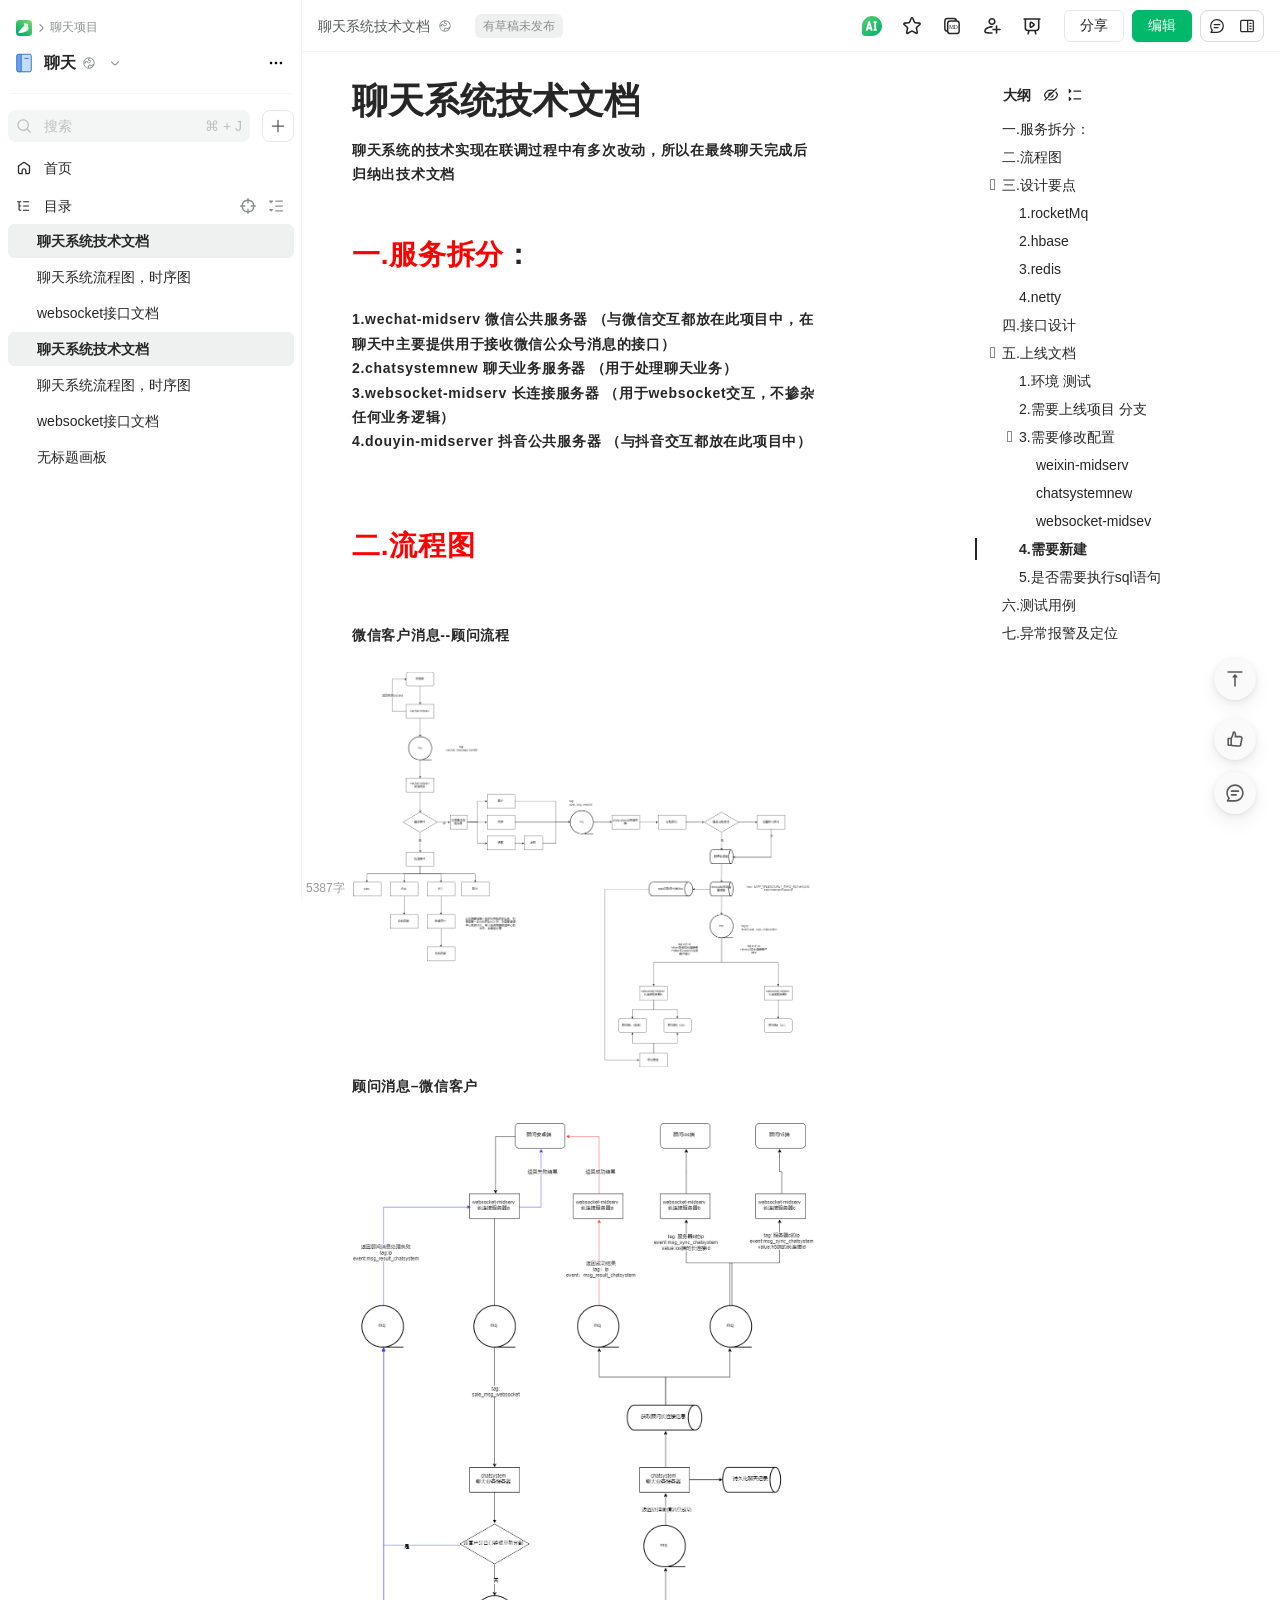
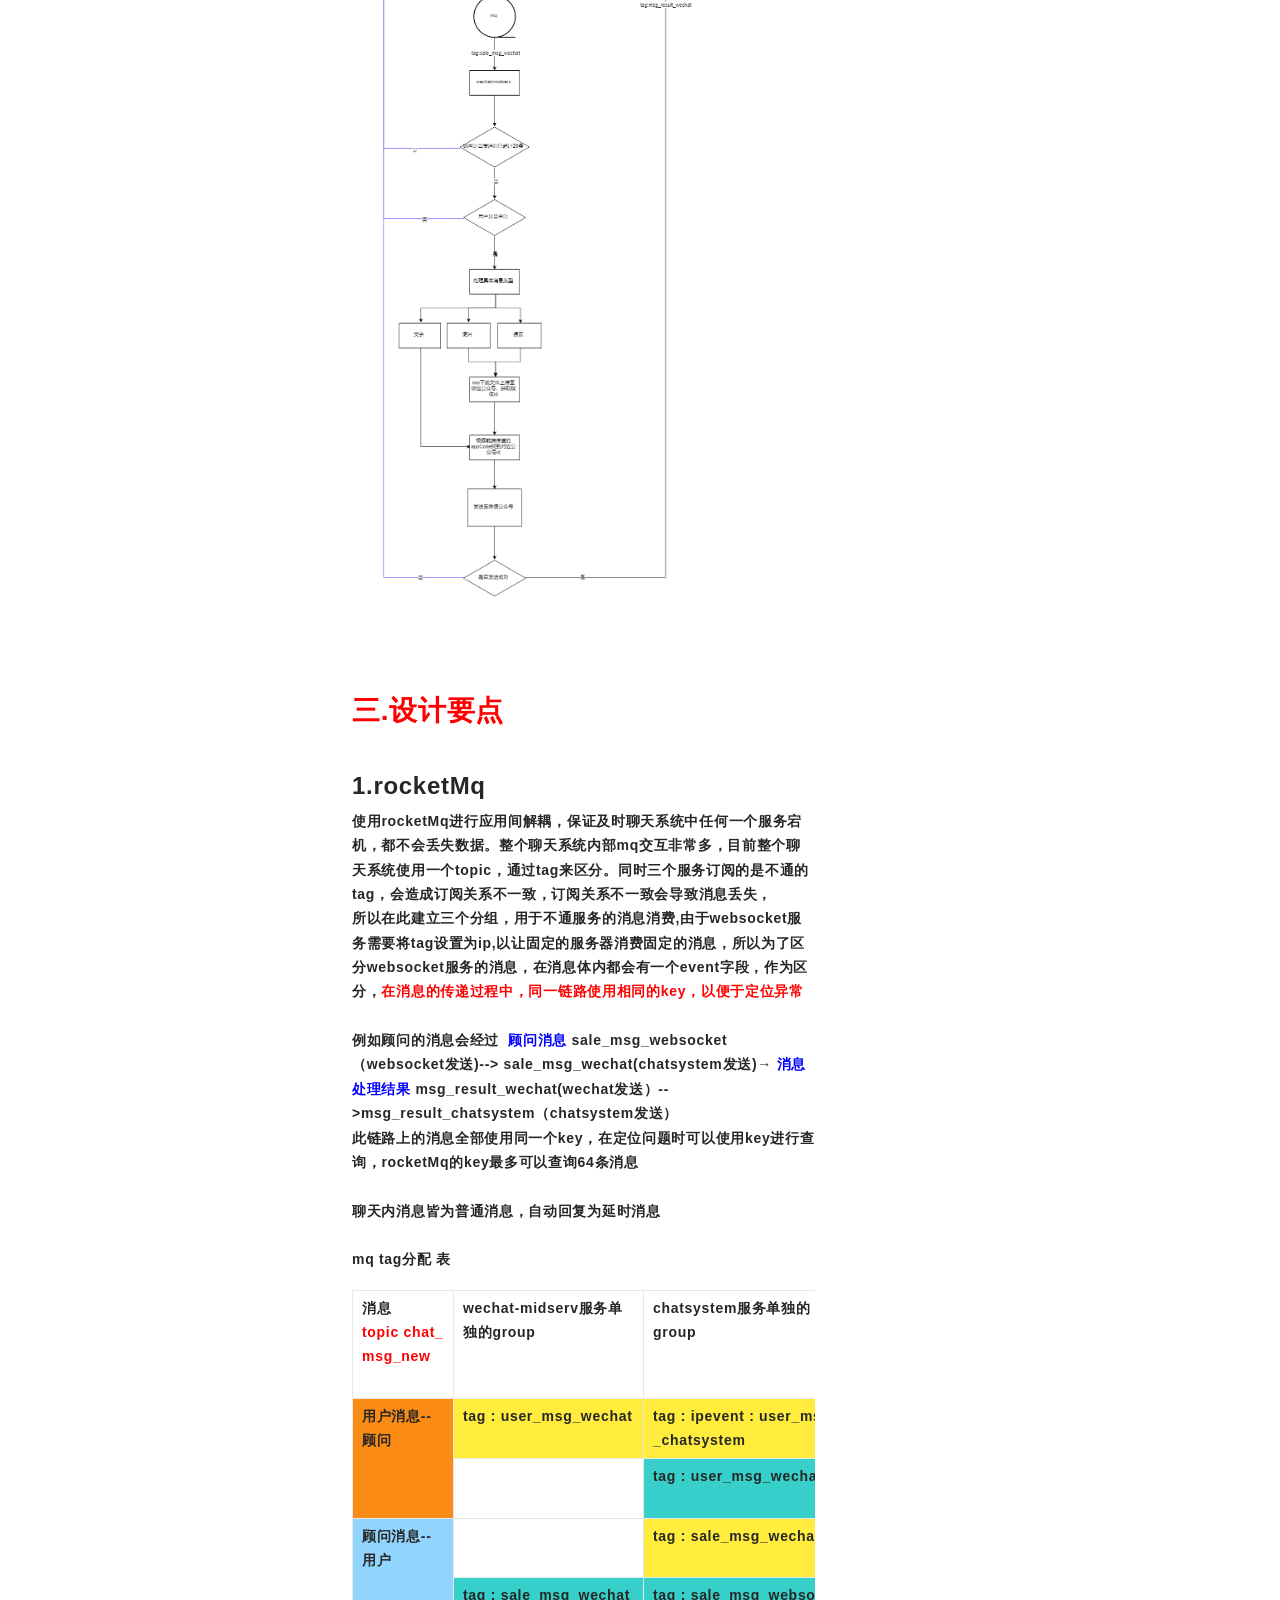
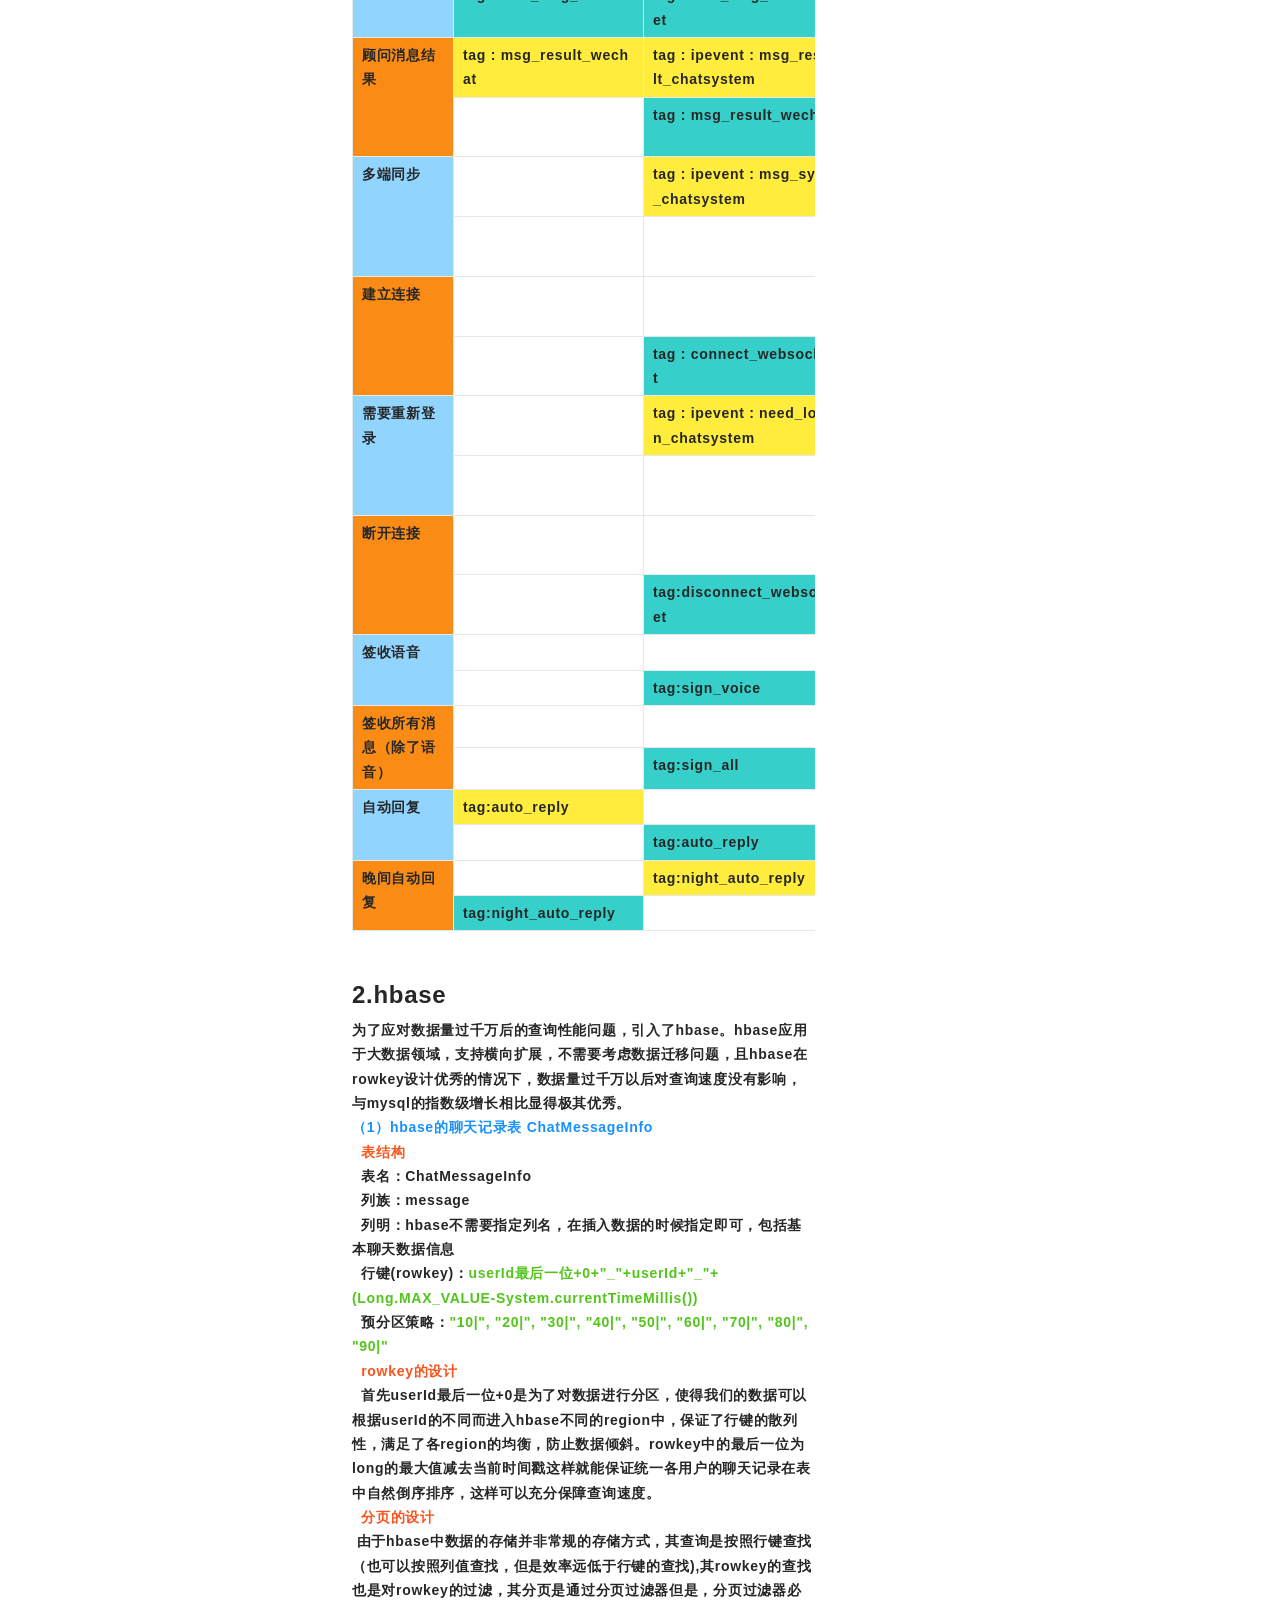
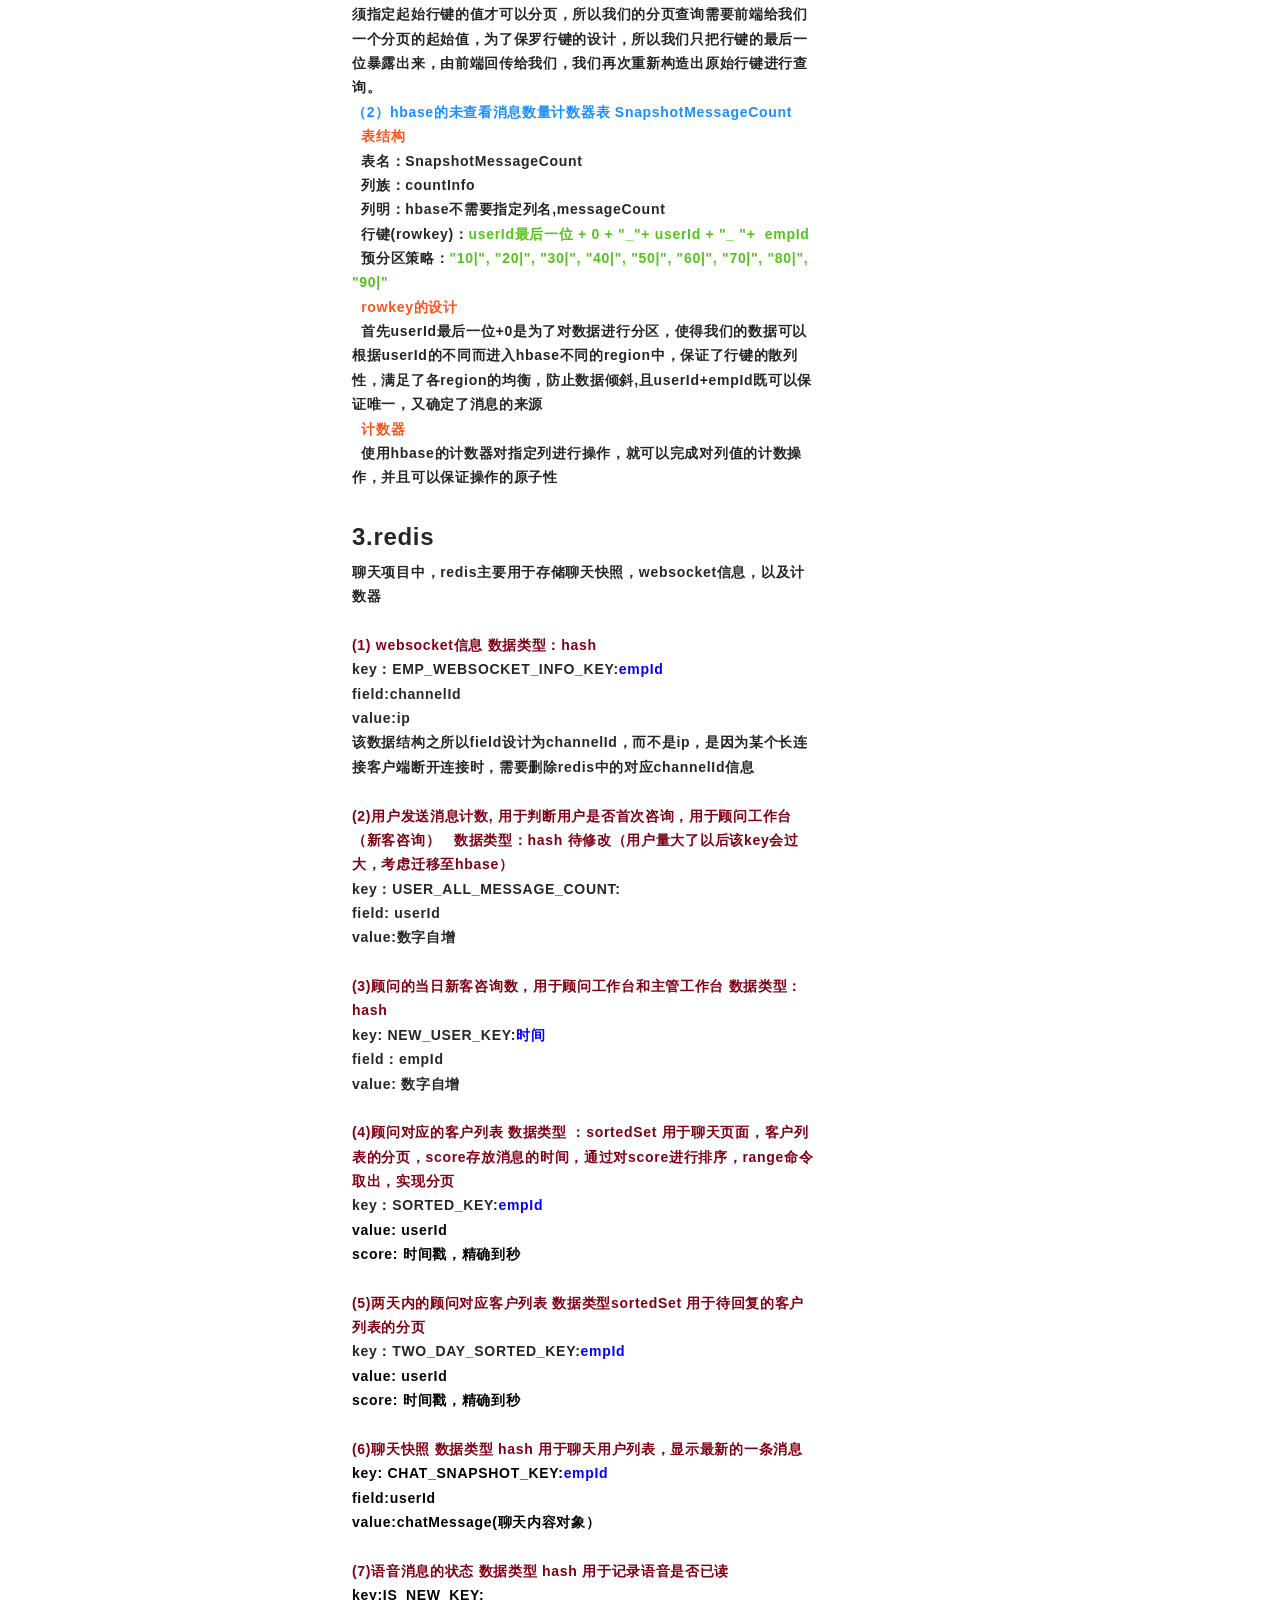
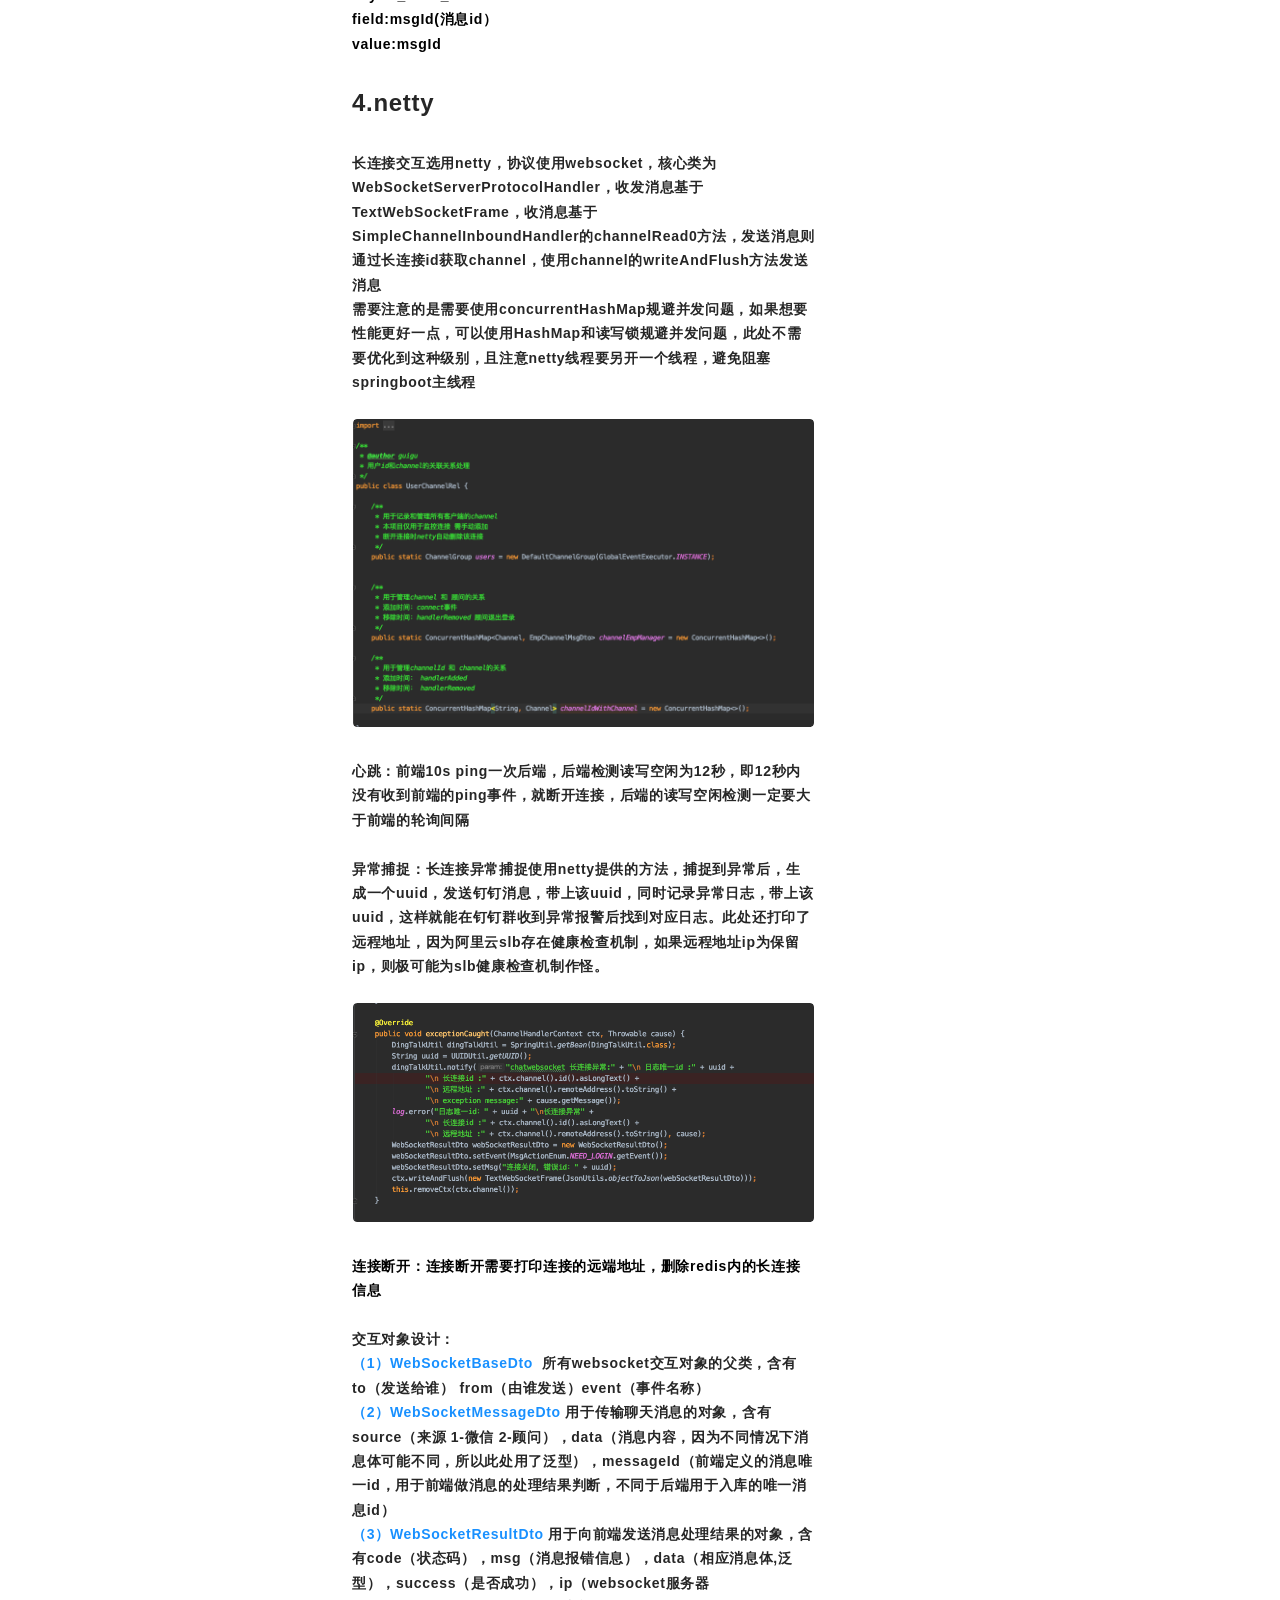
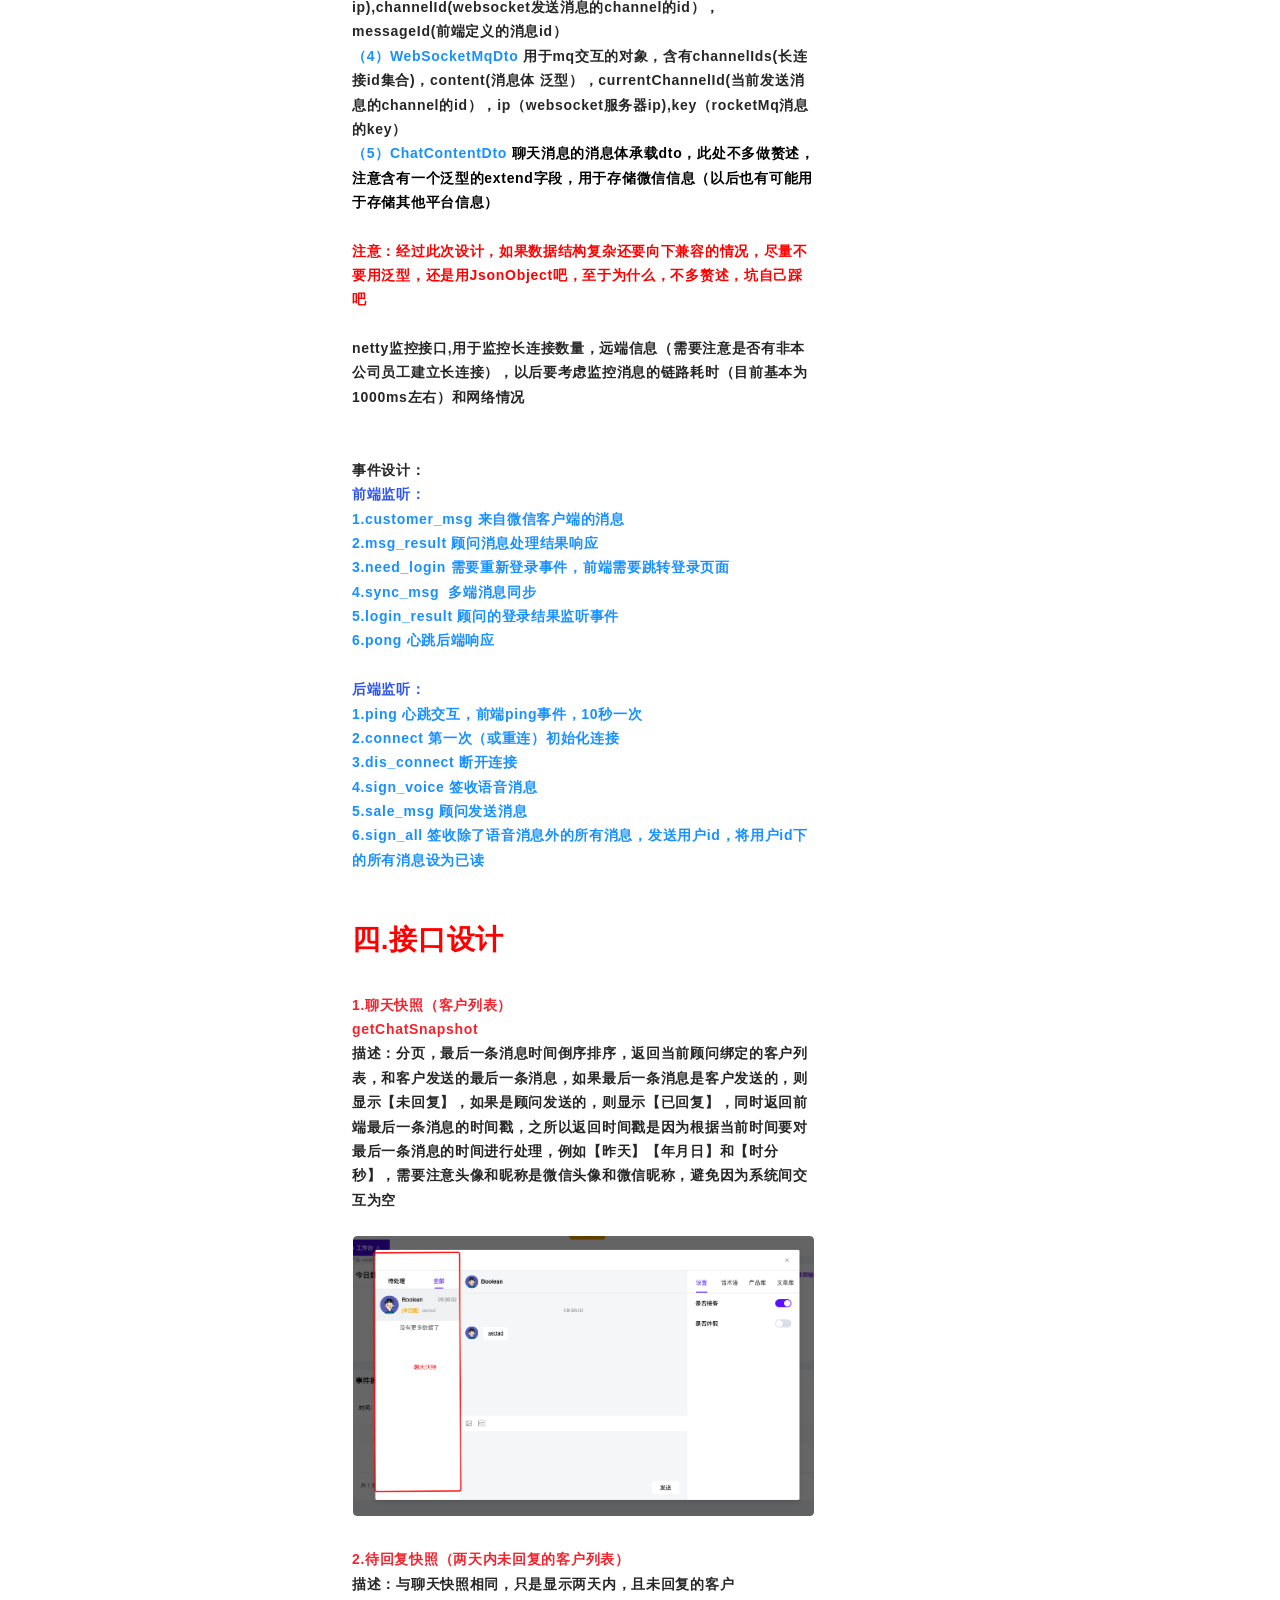
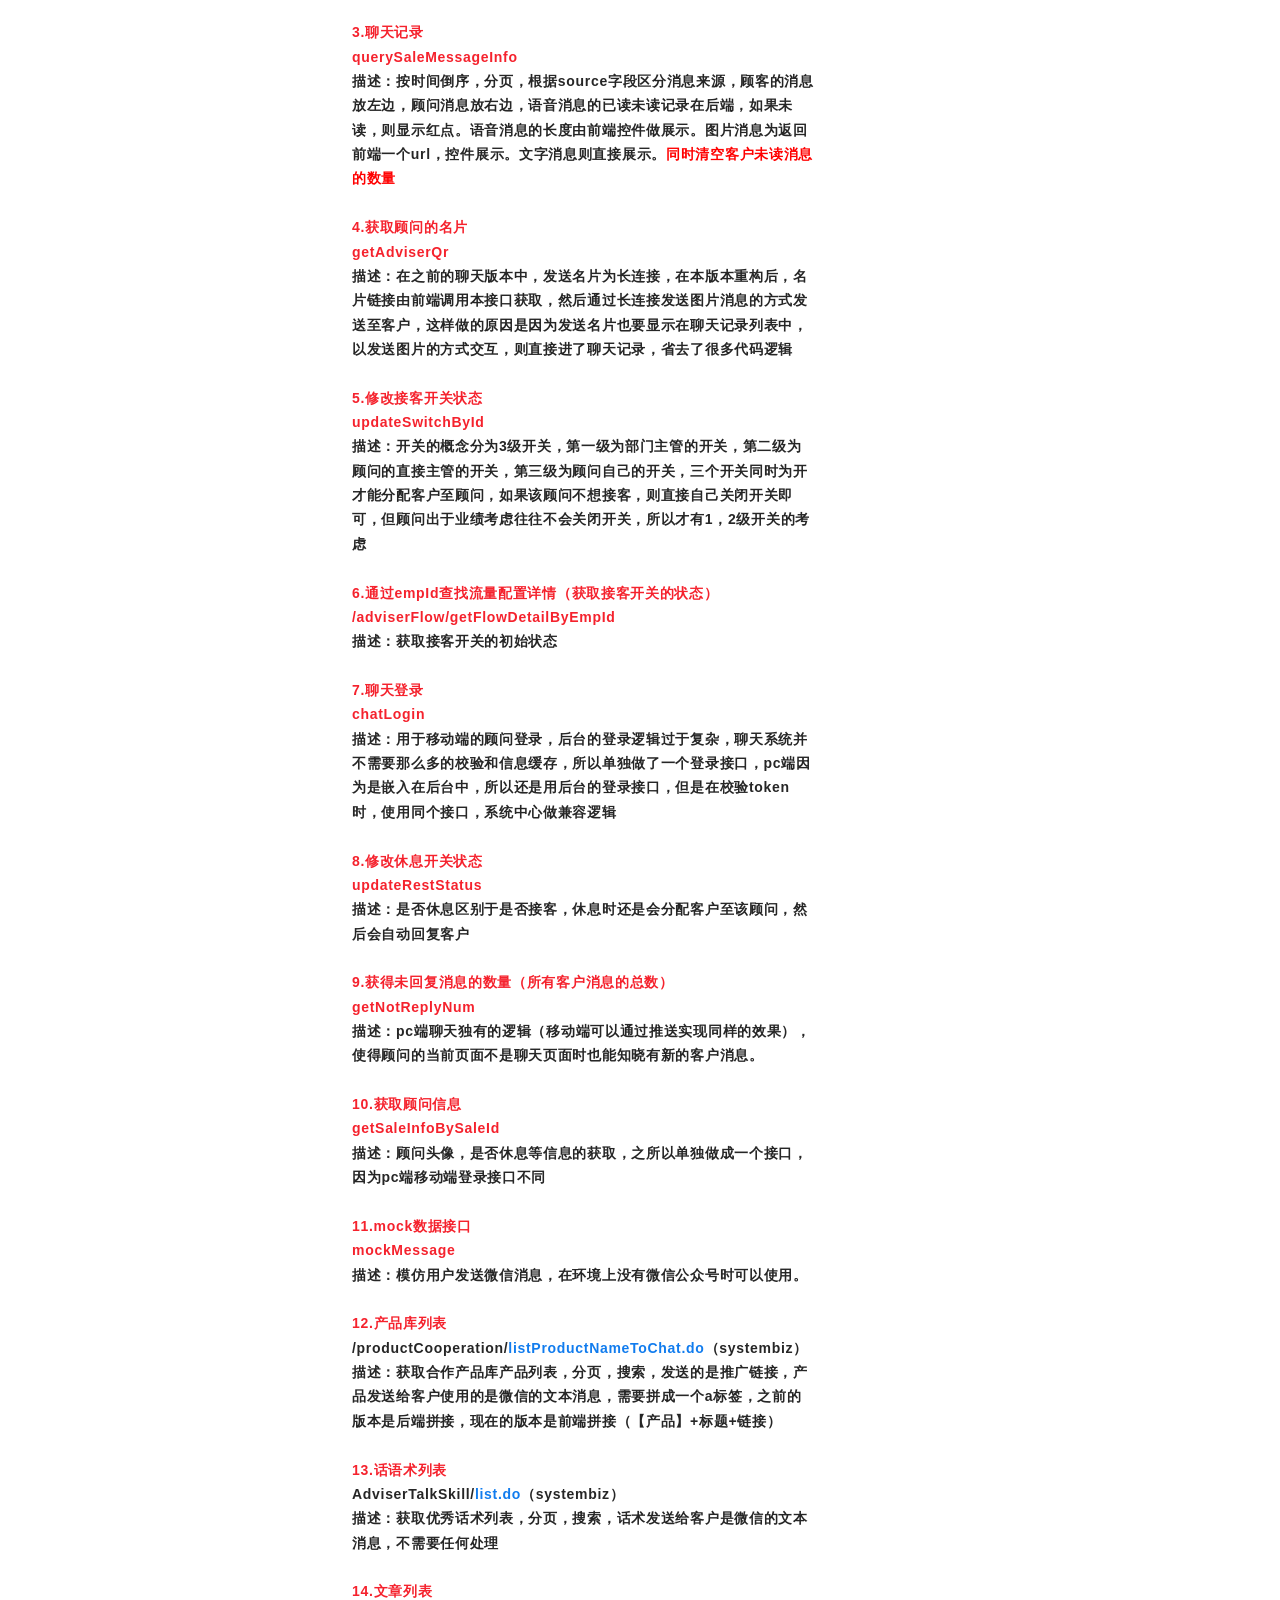
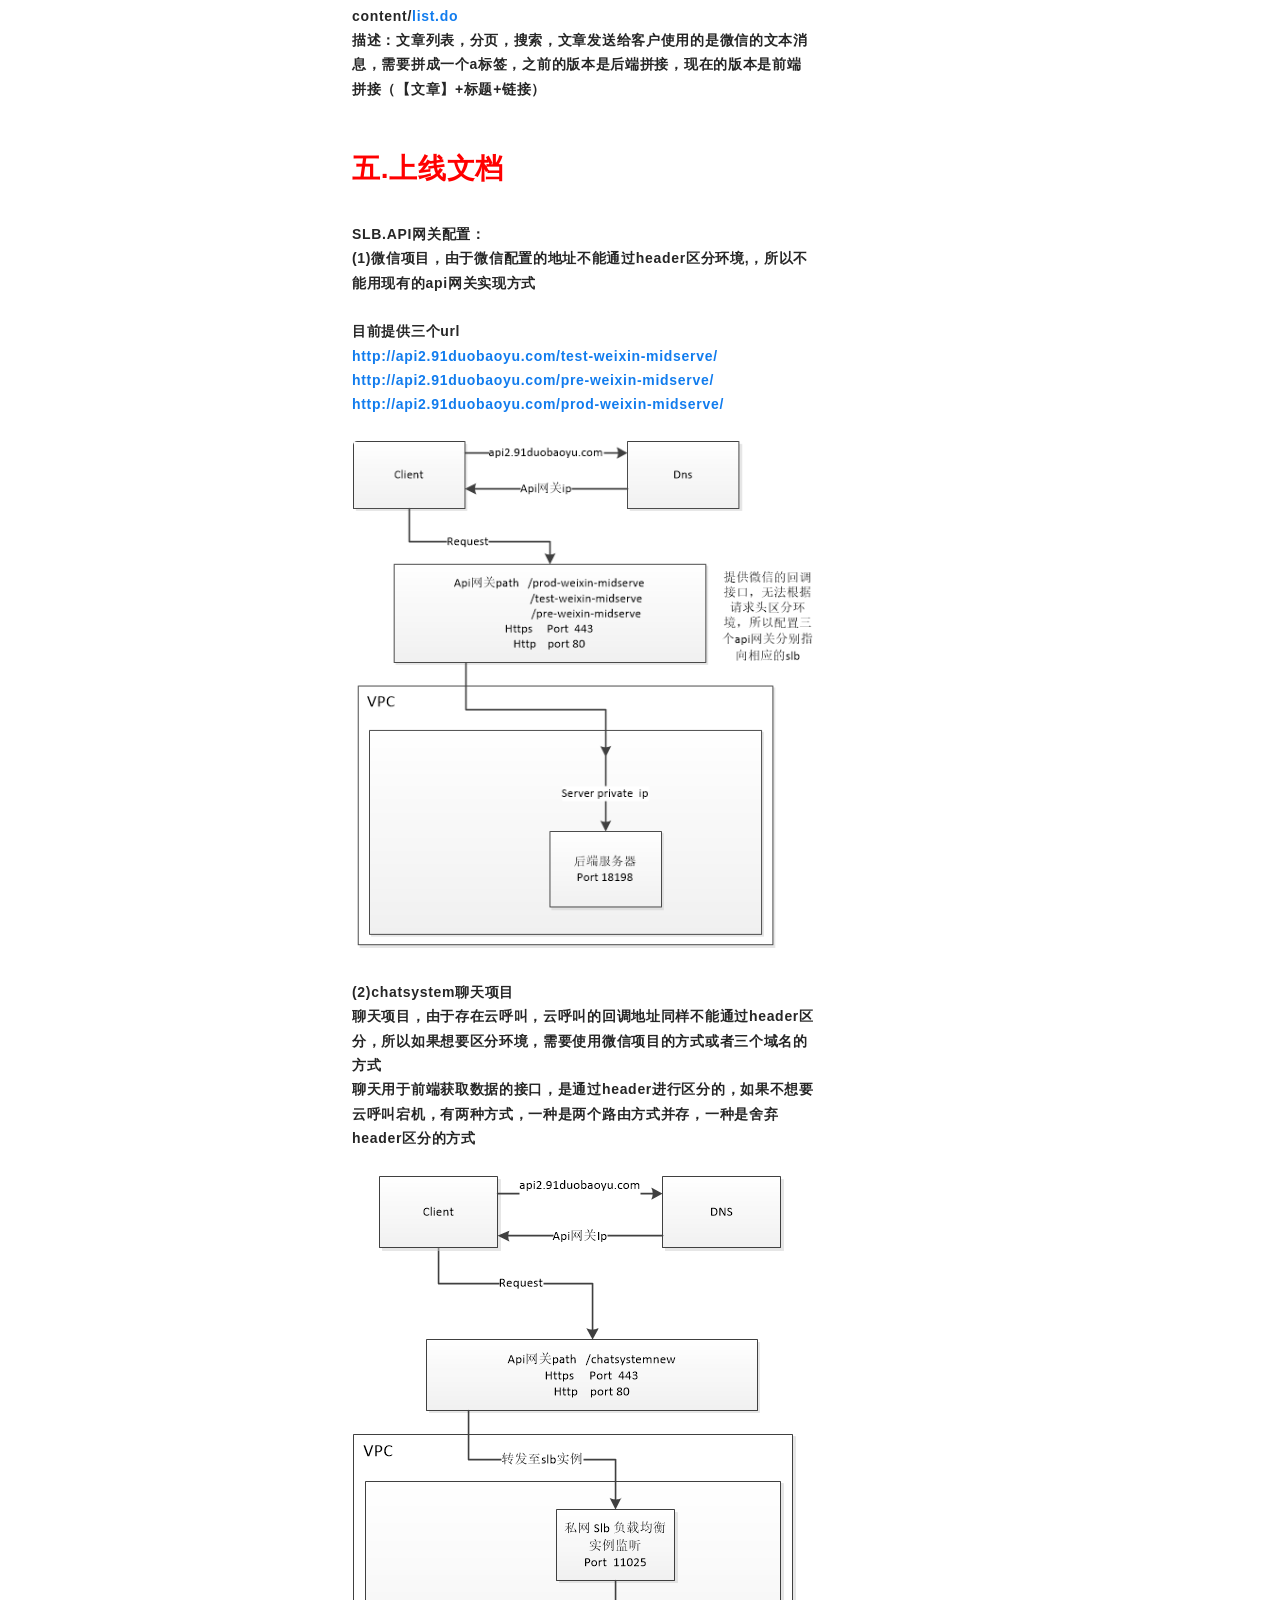
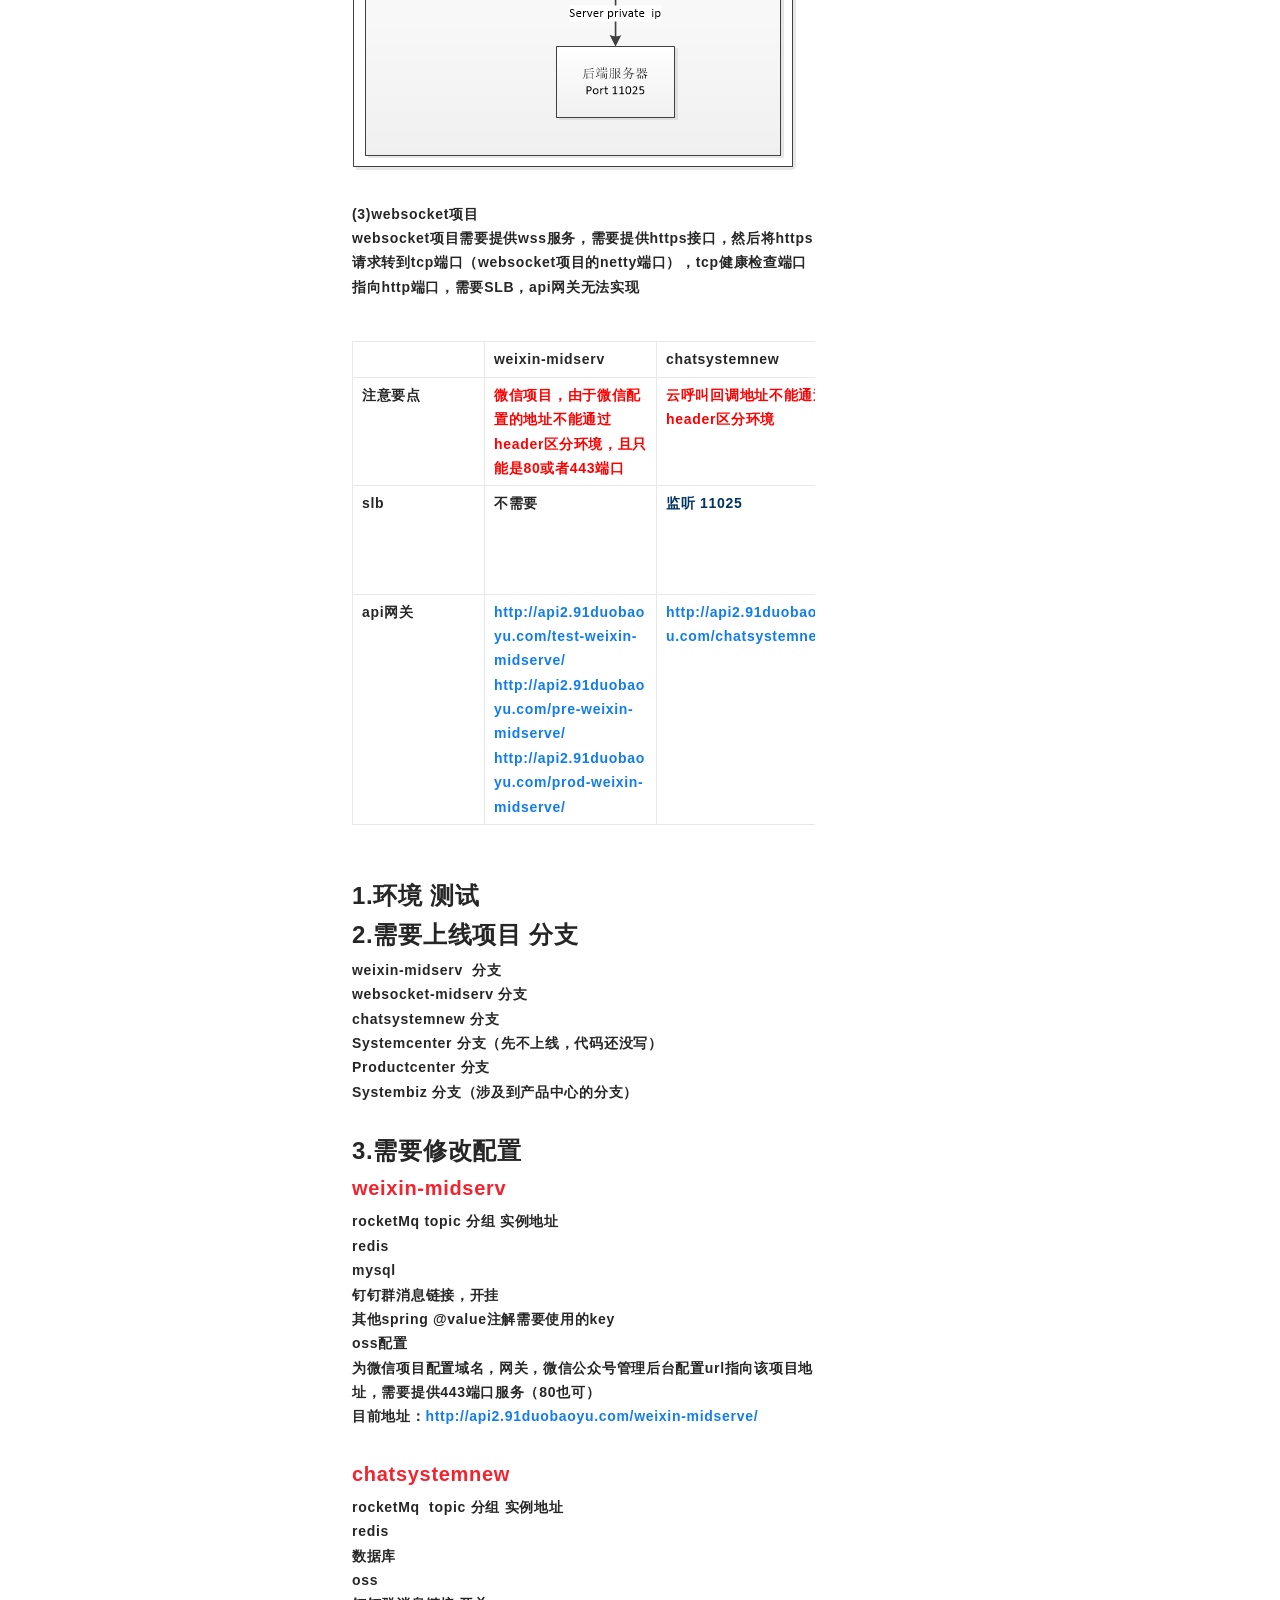
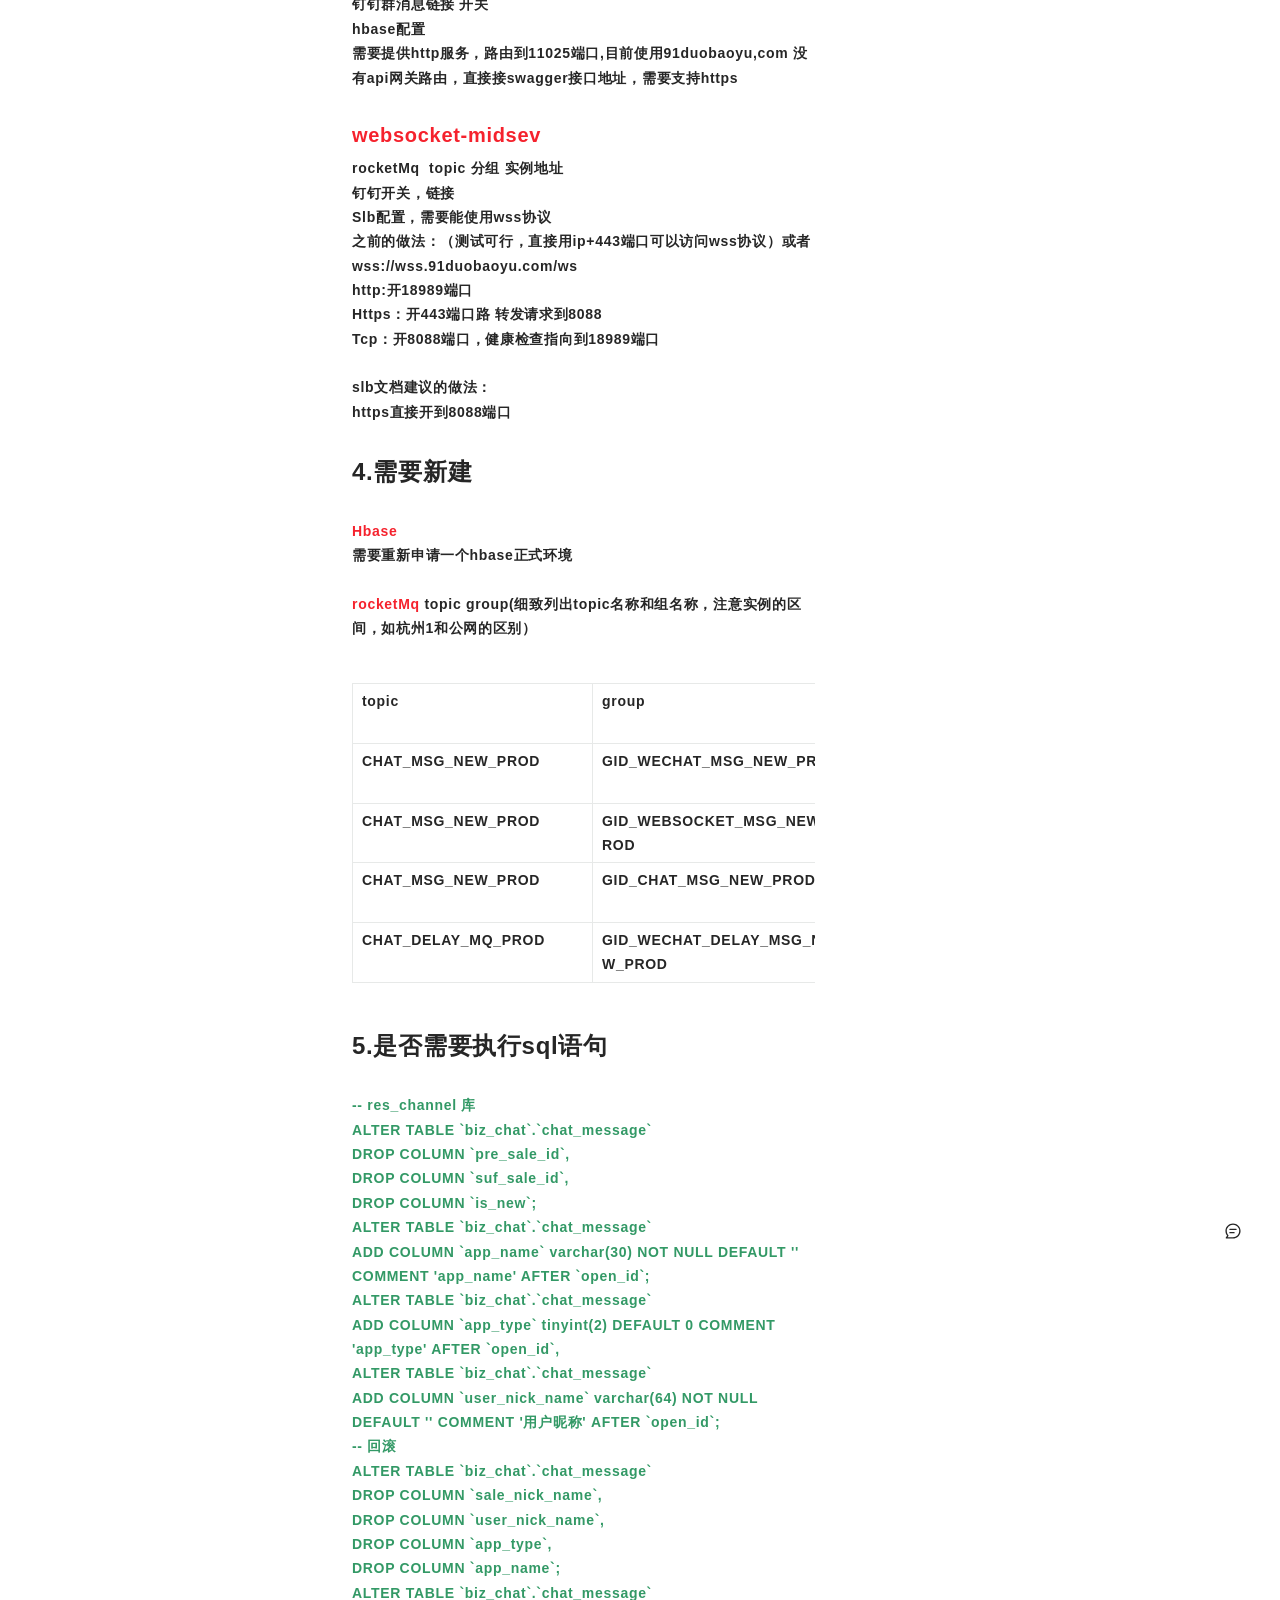
==== index.html @ 853e59c3 "ss" ====
<!DOCTYPE html>
<!-- saved from url=(0042)https://www.yuque.com/owqgvx/pmt0a1/bfbfog -->
<html data-kumuhana="default" style="--viewer-center-align-right: 415px; --viewer-center-align-value: 415px; --viewer-center-table-placeholder-left-flex: 1; --viewer-center-left-max-offset: 3px; --viewer-center-table-placeholder-right-flex: 0; --viewer-center-right-max-offset: 0;"><head><meta http-equiv="Content-Type" content="text/html; charset=UTF-8">
    
    <meta name="robots" content="noindex">
    <meta name="robots" content="nofollow">
    <meta name="viewport" content="width=device-width, initial-scale=1, maximum-scale=1, user-scalable=no, viewport-fit=cover">
    <link rel="apple-touch-icon" href="https://mdn.alipayobjects.com/huamei_0prmtq/afts/img/A*sRUdR543RjcAAAAAAAAAAAAADvuFAQ/original">
    <meta http-equiv="X-UA-Compatible" content="edge">
    
    <meta name="pagetype" content="doc_read">
    <meta name="pagename" content="doc_read">
    <meta name="csp-nonce" content="Jco6FVc0KzklXijuCi4R">
    <meta name="description" content="聊天系统的技术实现在联调过程中有多次改动，所以在最终聊...">
    <meta property="og:type" content="article">
    <meta property="og:title" content="聊天系统技术文档 · 语雀">
    <meta property="og:url" content="https://www.yuque.com/owqgvx/pmt0a1/bfbfog">
    <meta property="og:description" content="聊天系统的技术实现在联调过程中有多次改动，所以在最终聊...">
    <meta property="og:image" content="https://mdn.alipayobjects.com/huamei_0prmtq/afts/img/A*sRUdR543RjcAAAAAAAAAAAAADvuFAQ/original">
    <meta name="weibo:article:create_at" content="2019-09-11 10:52:04">
    <meta name="weibo:article:update_at" content="2019-12-09 21:18:02">
    <title>聊天系统技术文档</title>
    <link type="image/png" href="https://mdn.alipayobjects.com/huamei_0prmtq/afts/img/A*vMxOQIh4KBMAAAAAAAAAAAAADvuFAQ/original" rel="shortcut icon">
    <link rel="search" type="application/opensearchdescription+xml" href="https://www.yuque.com/opensearch.xml" title="语雀">
    <link rel="manifest" href="https://www.yuque.com/manifest.json">
    <meta name="theme-color" media="(prefers-color-scheme: dark)" content="black">
    <meta name="theme-color" media="(prefers-color-scheme: light)" content="#E7E9E8">

    <link href="https://gw.alipayobjects.com/" rel="dns-prefetch">
<link href="https://mdap.alipay.com/" rel="dns-prefetch">
<link href="https://cdn.nlark.com/" rel="dns-prefetch">
<link href="https://cdn.yuque.com/" rel="dns-prefetch">
<link href="https://kcart.alipay.com/" rel="dns-prefetch">
<link href="https://cdn-pri.nlark.com/" rel="dns-prefetch">
<link href="https://g.yuque.com/" rel="dns-prefetch">



    
<link rel="stylesheet" href="./聊天系统技术文档_files/deps.49d14cd0.css" crossorigin="anonymous">
<link rel="stylesheet" href="./聊天系统技术文档_files/larkui.c14af959.css" crossorigin="anonymous">


    <link rel="stylesheet" href="./聊天系统技术文档_files/pc.0a82ad58.css" crossorigin="anonymous">
    
    <meta name="renderer" content="webkit">
    <script async="" src="./聊天系统技术文档_files/tracert_a385.js"></script><script src="./聊天系统技术文档_files/antidom.js"></script><script src="./聊天系统技术文档_files/jquery.min.js"></script><script nonce="">
  window._macaca_runtime_collector = [];
  var MaxErrorReportLimit = 100;
  var initialPageHref = window.location.href;

  // 简单的将错误采集上报到雨燕
  window.onerror = function(message, source, lineno, colno, error) {
    // 同一个页面最多上报100次错误，防止某个循环错误页面一直打开，不断的报错
    if (MaxErrorReportLimit-- < 0) return;
    if (!message) return; // 没有 message 不上报
    if (message === 'ResizeObserver loop limit exceeded' || message === 'ResizeObserver loop completed with undelivered notifications.') return; // 无意义的 message 不上报
    if (source && source.indexOf('chrome-extension://') === 0) return; // chrome 插件注入的不上报
    try {
      var data = {
        message: message,
        source: source,
        lineno: lineno,
        colno: colno,
        stack: error && error.stack,
        traceId: window.appData && window.appData.traceId,
        href: window.location.href
      };
      // Macaca 回归使用
      window._macaca_runtime_collector.push({
        type: 'onerror',
        data: data
      });

      // yuyanMonitor 记录错误堆栈
      if (window.yuyanMonitor) {
        yuyanMonitor.logError(error, {
          code: 1,
          msg: message
        });
      }

      if (window.appData
        && window.appData.isYuqueMobileApp
        && initialPageHref.indexOf('/r/mobile_app/skeleton_v2') > 0
        && message !== 'Script error.'
        && message.indexOf('lakex_editor_assert_error') < 0) {

        // App 骨架屏错误埋点
        data.instanceId = window.AlipayJSBridge
          && window.AlipayJSBridge.startupParams
          && window.AlipayJSBridge.startupParams.rctInstanceId;

        NativeBridges.monitorEvent({
          eventId: 'skeleton_onerror',
          extParams: data
        });
      }
    } catch (err) {
      console.log('report error', err);
    }
  };
  window.addEventListener('unhandledrejection', function(e) {
    var data = {
      message: e.reason && e.reason.message,
      stack: e.reason && e.reason.stack,
      href: window.location.href,
      traceId: window.appData && window.appData.traceId
    };
    // Macaca 回归使用
    window._macaca_runtime_collector.push({
      type: 'unhandledrejection',
      data: data
    });
  });
</script>

  <link rel="stylesheet" type="text/css" href="./聊天系统技术文档_files/98561.a3b74909.chunk.css" crossorigin="anonymous"><link rel="stylesheet" type="text/css" href="./聊天系统技术文档_files/76494.e274b267.chunk.css" crossorigin="anonymous"><link rel="stylesheet" type="text/css" href="./聊天系统技术文档_files/32700.c7761894.chunk.css" crossorigin="anonymous"><link rel="stylesheet" type="text/css" href="./聊天系统技术文档_files/40786.a0209579.chunk.css" crossorigin="anonymous"><link rel="stylesheet" type="text/css" href="./聊天系统技术文档_files/91557.b6d8ea02.chunk.css" crossorigin="anonymous"><link rel="stylesheet" type="text/css" href="./聊天系统技术文档_files/23345.734c5380.chunk.css" crossorigin="anonymous"><link rel="stylesheet" type="text/css" href="./聊天系统技术文档_files/57516.464ae8e5.chunk.css" crossorigin="anonymous"><link rel="stylesheet" type="text/css" href="./聊天系统技术文档_files/p__doc__routers.c6dd43dc.chunk.css" crossorigin="anonymous"><link rel="stylesheet" type="text/css" href="./聊天系统技术文档_files/5748.9b38edce.chunk.css" crossorigin="anonymous"><link rel="stylesheet" type="text/css" href="./聊天系统技术文档_files/94693.aa761237.chunk.css" crossorigin="anonymous"><link rel="stylesheet" type="text/css" href="./聊天系统技术文档_files/73918.7325eec5.chunk.css" crossorigin="anonymous"><link rel="stylesheet" type="text/css" href="./聊天系统技术文档_files/59754.2715f808.chunk.css" crossorigin="anonymous"><link rel="stylesheet" type="text/css" href="./聊天系统技术文档_files/55050.d3bde8c2.chunk.css" crossorigin="anonymous"><link rel="stylesheet" type="text/css" href="./聊天系统技术文档_files/34249.115dd994.chunk.css" crossorigin="anonymous"><link rel="stylesheet" type="text/css" href="./聊天系统技术文档_files/76532.0c4061c4.chunk.css" crossorigin="anonymous"><link rel="stylesheet" type="text/css" href="./聊天系统技术文档_files/c__DocEntry.85fe2fbb.chunk.css" crossorigin="anonymous"><link rel="stylesheet" type="text/css" href="./聊天系统技术文档_files/lakex_table_yq.6955f25e.chunk.css" crossorigin="anonymous"><link rel="stylesheet" type="text/css" href="./聊天系统技术文档_files/doc_editor.1a1d6d75.chunk.css" crossorigin="anonymous"><link rel="stylesheet" type="text/css" href="./聊天系统技术文档_files/93302.12631ed6.chunk.css" crossorigin="anonymous"><link rel="stylesheet" type="text/css" href="./聊天系统技术文档_files/14248.b8ae02fe.chunk.css" crossorigin="anonymous"><link rel="stylesheet" type="text/css" href="./聊天系统技术文档_files/48726.1c481293.chunk.css" crossorigin="anonymous"><link rel="stylesheet" type="text/css" href="./聊天系统技术文档_files/5035.f3af7ca9.chunk.css" crossorigin="anonymous"><link rel="stylesheet" type="text/css" href="./聊天系统技术文档_files/32756.fb669f07.chunk.css" crossorigin="anonymous"><link rel="stylesheet" type="text/css" href="./聊天系统技术文档_files/96671.c8108482.chunk.css" crossorigin="anonymous"><link rel="stylesheet" type="text/css" href="./聊天系统技术文档_files/c__SuperSidebarContainer.e19bec4e.chunk.css" crossorigin="anonymous"><link rel="stylesheet" type="text/css" href="./聊天系统技术文档_files/85745.8373f7a9.chunk.css" crossorigin="anonymous"><link rel="stylesheet" type="text/css" href="./聊天系统技术文档_files/c__PresentEditSidebar.297ce895.chunk.css" crossorigin="anonymous"><link rel="stylesheet" type="text/css" href="./聊天系统技术文档_files/c__FeatureGuides.20a05550.chunk.css" crossorigin="anonymous"><link rel="stylesheet" type="text/css" href="./聊天系统技术文档_files/c__IntranetSafeTip.8ef9d1ed.chunk.css" crossorigin="anonymous"><style>.jj-flash-note__popper[data-v-44225974]{position:absolute;border:none;outline:0;text-align:center;width:28px;height:28px;background:#f7f8fa;border:1px solid #e5e6eb;border-radius:2px;padding:4px}.jj-flash-note__popper .icon[data-v-44225974]{pointer-events:none}.jj-flash-note__popup.vdr-container{position:absolute;box-sizing:border-box}.jj-flash-note__popup.vdr-container .vdr-handle-tl{top:-4px;left:-4px;cursor:nwse-resize}.jj-flash-note__popup.vdr-container .vdr-handle-tm{top:-2px;left:50%;margin-left:-3px;cursor:ns-resize}.jj-flash-note__popup.vdr-container .vdr-handle-tr{top:-4px;right:-4px;cursor:nesw-resize}.jj-flash-note__popup.vdr-container .vdr-handle-ml{top:50%;margin-top:-3px;left:-2px;cursor:ew-resize}.jj-flash-note__popup.vdr-container .vdr-handle-mr{top:50%;margin-top:-3px;right:-2px;cursor:ew-resize}.jj-flash-note__popup.vdr-container .vdr-handle-bl{bottom:-4px;left:-4px;cursor:nesw-resize}.jj-flash-note__popup.vdr-container .vdr-handle-bm{bottom:-2px;left:50%;margin-left:-4px;cursor:ns-resize}.jj-flash-note__popup.vdr-container .vdr-handle-br{bottom:-4px;right:-4px;cursor:nwse-resize}.jj-flash-note__popup.vdr-container .vdr-handle{box-sizing:border-box;position:absolute;width:7px;height:7px}.jj-flash-note__popup.vdr-container .vdr-handle.vdr-handle-tl.handle-tl{top:0;left:0}.jj-flash-note__popup.vdr-container .vdr-handle.vdr-handle-tr.handle-tr{top:0;right:0}.jj-flash-note__popup.vdr-container .vdr-handle.vdr-handle-bl.handle-bl{bottom:0;left:0}.jj-flash-note__popup.vdr-container .vdr-handle.vdr-handle-br.handle-br{bottom:0;right:0}.jj-flash-note__popup.vdr-container .vdr-handle.vdr-handle-bm.handle-bm,.jj-flash-note__popup.vdr-container .vdr-handle.vdr-handle-tm.handle-tm{left:10px;right:10px;width:unset;margin-left:0}.jj-flash-note__popup.vdr-container .vdr-handle.vdr-handle-ml.handle-ml,.jj-flash-note__popup.vdr-container .vdr-handle.vdr-handle-mr.handle-mr{top:10px;bottom:10px;height:unset;margin-top:0}.jj-flash-note__popup[data-v-45165cc7]{position:absolute;border:1px solid #e4e6eb;filter:drop-shadow(0 2px 15px rgba(0, 0, 0, .2));border-radius:4px;overflow:hidden;z-index:9999;background-color:#fff}.jj-flash-note__frame[data-v-45165cc7]{border:none}.jj-flash-note__app[data-v-6ad74fae]{z-index:9999;position:fixed;left:0;top:0}.jj-flash-note__app .mask[data-v-6ad74fae]{position:fixed;left:0;right:0;top:0;bottom:0;z-index:9000;background-color:rgba(0,0,0,.4);opacity:1}.jj-flash-note__app .fade-enter-active[data-v-6ad74fae],.jj-flash-note__app .fade-leave-active[data-v-6ad74fae]{transition:opacity .15s ease}.jj-flash-note__app .fade-enter-from[data-v-6ad74fae],.jj-flash-note__app .fade-leave-to[data-v-6ad74fae]{opacity:0}[data-v-41285de6]:root{--jjext-color-brand:#1e80ff;--jjext-color-brand-light:#e8f3ff;--jjext-color-nav-title:#86909c;--jjext-color-nav-popup-bg:#ffffff;--jjext-color-primary:#1d2129;--jjext-color-secondary-app:#4e5969;--jjext-color-thirdly:#86909c;--jjext-color-hover:#1e80ff;--jjext-color-hover-thirdly:#86909c;--jjext-color-dropdown-text:#1e80ff;--jjext-color-divider:#e5e6eb;--jjext-color-main-bg:#f4f5f5;--jjext-color-secondary-bg:#ffffff;--jjext-color-thirdly-bg:#f4f5f5;--jjext-color-hover-bg:#e8f3ff;--jjext-color-comment-bg:rgba(244, 245, 245, 0.5);--jjext-hover-bg:linear-gradient(
    90deg,
    rgba(232, 243, 255, 0) 0%,
    rgba(232, 243, 255, 0.8) 25.09%,
    #e8f3ff 50.16%,
    rgba(232, 243, 255, 0.8) 75.47%,
    rgba(232, 243, 255, 0) 100%
  );--jjext-color-mask:rgba(0, 0, 0, 0.4);--jjext-color-quick-nav-text:#ffffff;--jjext-color-nav-bg:rgba(255, 255, 255, 0.13);--jjext-color-nav-selected-border:rgba(229, 230, 235, 0.3);--jjext-color-tips:#f53f3f;--jjext-color-fourthly:#c9cdd4;--jjext-color-shadow:rgba(0, 0, 0, 0.16);--jjext-color-grey-triangle:#e5e6eb;--jjext-color-icon-search:#ffffff;--jjext-color-navbar-icon:#1e80ff;--jjext-color-layout-dropdown-bg:rgba(232, 243, 255, 0.8);--jjext-color-layout-title:#4e5969;--jjext-color-layout-title-active:#1e80ff;--jjext-color-layout-icon-outline:rgba(30, 128, 255, 0.5);--jjext-color-layout-icon-fill:#ffffff;--jjext-color-layer-gray-1-2:rgba(228, 230, 235, 0.5);--jjext-color-layer-4:#ffffff;--jjext-color-font-brand1-normal:#1e80ff;--jjext-color-font-brand-4:#abcdff;--jjext-color-font-1:#252933;--jjext-color-font-2:#515767;--jjext-color-font-3:#8a919f;--jjext-color-font-4:#c2c8d1;--jjext-color-font-white:#fff;--jjext-color-layer-4-plugin:rgba(30, 128, 255, 0.05);--jjext-brand-fill2-hover:rgba(30, 128, 255, 0.1);--jjext-color-gray-0:#fff;--jjext-color-gray-1-1:#e4e6eb;--jjext-color-gray-1-2:rgba(228, 230, 235, 0.5);--jjext-color-gray-1-3:#e4e6eb;--jjext-color-gray-2:#f2f3f5;--jjext-color-gray-3:#f7f8fa;--jjext-color-background:#f2f3f5;--jjext-color-layer-1:#fff;--jjext-color-layer-2-1:#f7f8fa;--jjext-color-layer-2-2:rgba(247, 248, 250, 0.7);--jjext-color-layer-3-fill:#f2f3f5;--jjext-color-layer-3-border:#e4e6eb;--jjext-color-layer-4-dropdown:#fff;--jjext-color-layer-5:#fff;--jjext-color-brand-1-normal:#1e80ff;--jjext-color-brand-2-hover:#1171ee;--jjext-color-brand-3-click:#0060dd;--jjext-color-brand-4-disable:#abcdff;--jjext-color-brand-5-light:#eaf2ff;--jjext-color-mask-1:rgba(0, 0, 0, 0.4);--jjext-color-mask-2:#fff;--jjext-color-mask-3:none;--jjext-color-mask-6:#ffffff;--jjext-color-brand-fill1-normal:rgba(30, 128, 255, 0.05);--jjext-color-brand-fill2-hover:rgba(30, 128, 255, 0.1);--jjext-color-brand-fill3-click:rgba(30, 128, 255, 0.2);--jjext-color-brand-stroke1-normal:rgba(30, 128, 255, 0.3);--jjext-color-brand-stroke2-hover:rgba(30, 128, 255, 0.45);--jjext-color-brand-stroke3-click:rgba(30, 128, 255, 0.6);--jjext-color-font_danger:#ff5132;--jjext-color-shade-1:rgba(0, 0, 0, 0.4);--jjext-color-popup:#fff;--jjext-color-popover:rgba(0, 0, 0, 0.8)}:root .dark[data-v-41285de6]{--jjext-color-brand:#1352a3;--jjext-color-nav-title:#e3e3e3;--jjext-color-nav-popup-bg:#1352a3;--jjext-color-primary:#e3e3e3;--jjext-color-secondary-app:#a9a9a9;--jjext-color-thirdly:#7d7d7f;--jjext-color-hover:#eeeeee;--jjext-color-hover-thirdly:#878789;--jjext-color-dropdown-text:#878789;--jjext-color-divider:#4a4a4a;--jjext-color-main-bg:#121212;--jjext-color-secondary-bg:#272727;--jjext-color-thirdly-bg:#3a3a3a;--jjext-color-hover-bg:#3a3a3a;--jjext-color-comment-bg:#313131;--jjext-hover-bg:linear-gradient(
    90deg,
    rgba(58, 58, 58, 0) 0%,
    rgba(58, 58, 58, 0.8) 25.09%,
    #3a3a3a 50.16%,
    rgba(58, 58, 58, 0.8) 75.47%,
    rgba(58, 58, 58, 0) 100%
  );--jjext-color-mask:rgba(0, 0, 0, 0.4);--jjext-color-quick-nav-text:#e3e3e3;--jjext-color-nav-bg:rgb(30, 30, 30);--jjext-color-nav-selected-border:#4a4a4a;--jjext-color-tips:#bc3030;--jjext-color-fourthly:#878789;--jjext-color-shadow:rgba(0, 0, 0, 0.16);--jjext-color-grey-triangle:#3a3a3a;--jjext-color-icon-search:#e3e3e3;--jjext-color-navbar-icon:#e3e3e3;--jjext-color-layout-dropdown-bg:rgba(125, 125, 127, 0.8);--jjext-color-layout-title:#eeeeee;--jjext-color-layout-title-active:#eeeeee;--jjext-color-layout-icon-outline:#131313;--jjext-color-layout-icon-fill:#e3e3e3;--jjext-color-layer-gray-1-2:rgba(255, 255, 255, 0.1);--jjext-color-layer-4:#2f2f2f;--jjext-color-font-brand1-normal:#4495ff;--jjext-color-font-brand-4:rgba(19, 113, 236, 0.2);--jjext-color-font-1:rgba(255, 255, 255, 0.9);--jjext-color-font-2:rgba(255, 255, 255, 0.7);--jjext-color-font-3:rgba(255, 255, 255, 0.55);--jjext-color-font-4:rgba(255, 255, 255, 0.45);--jjext-color-font-white:#fff;--jjext-color-layer-4-plugin:rgba(30, 128, 255, 0.1);--jjext-brand-fill2-hover:rgba(20, 115, 237, 0.25);--jjext-color-gray-0:#000;--jjext-color-gray-1-1:rgba(255, 255, 255, 0.2);--jjext-color-gray-1-2:rgba(255, 255, 255, 0.1);--jjext-color-gray-1-3:#464646;--jjext-color-gray-2:rgba(255, 255, 255, 0.12);--jjext-color-gray-3:rgba(255, 255, 255, 0.08);--jjext-color-background:#000;--jjext-color-layer-1:#181818;--jjext-color-layer-2-1:rgba(255, 255, 255, 0.08);--jjext-color-layer-2-2:rgba(255, 255, 255, 0.08);--jjext-color-layer-3-fill:rgba(255, 255, 255, 0.08);--jjext-color-layer-3-border:rgba(255, 255, 255, 0.2);--jjext-color-layer-4-dropdown:#2f2f2f;--jjext-color-layer-5:rgba(255, 255, 255, 0.12);--jjext-color-brand-1-normal:#2986ff;--jjext-color-brand-2-hover:#1473ed;--jjext-color-brand-3-click:#0563dd;--jjext-color-brand-4-disable:rgba(41, 134, 255, 0.4);--jjext-color-brand-5-light:rgba(30, 128, 255, 0.2);--jjext-color-mask-1:rgba(255, 255, 255, 0.4);--jjext-color-mask-2:#282828;--jjext-color-mask-3:rgba(0, 0, 0, 0.05);--jjext-color-mask-6:#181818;--jjext-color-brand-fill1-normal:rgba(41, 134, 255, 0.15);--jjext-color-brand-fill2-hover:rgba(20, 115, 237, 0.25);--jjext-color-brand-fill3-click:rgba(5, 99, 221, 0.35);--jjext-color-brand-stroke1-normal:rgba(41, 134, 255, 0.4);--jjext-color-brand-stroke2-hover:rgba(20, 115, 237, 0.6);--jjext-color-brand-stroke3-click:rgba(5, 99, 221, 0.6);--jjext-color-font_danger:#f85959;--jjext-color-shade-1:rgba(0, 0, 0, 0.6);--jjext-color-popup:#282828;--jjext-color-popover:#323232}.juejin-search[data-v-41285de6]{display:flex;width:682px;height:46px;border-radius:2px;flex-direction:row;align-items:center;justify-content:center;position:relative}.juejin-search .search-anim[data-v-41285de6]{position:absolute;left:8px;width:28px;height:28px;object-fit:contain;animation-play-state:paused}.juejin-search .search-anim.slide-right-enter-active[data-v-41285de6],.juejin-search .search-anim.slide-right-leave-active[data-v-41285de6]{transition:width .3s linear}.juejin-search .search-anim.slide-right-enter-from[data-v-41285de6],.juejin-search .search-anim.slide-right-leave-to[data-v-41285de6]{width:0}.juejin-search .juejin-search-logo[data-v-41285de6]{right:16px;position:absolute;width:23px;height:18px;object-fit:contain}.juejin-search .juejin-search-logo path[data-v-41285de6]{transition:all .3s linear}.juejin-search #juejin-search-input-global[data-v-41285de6]{height:100%;width:100%}.juejin-search #juejin-search-input-global .input[data-v-41285de6]{padding:0 39px 0 33px;width:100%;height:100%;outline:0;border:none;border-radius:2px;color:var(--jjext-color-font-1);font-size:18px;line-height:22px;font-weight:500;caret-color:transparent;box-sizing:border-box;background-color:var(--jjext-color-layer-4-plugin)}.juejin-search #juejin-search-input-global .input.active[data-v-41285de6]{border:2px solid var(--jjext-color-font-brand-4)}.juejin-search #juejin-search-input-global .input.animation-stopped[data-v-41285de6]{caret-color:#1e80ff;padding-left:16px}.juejin-search #juejin-search-input-global .input[data-v-41285de6]::placeholder{font-weight:400;color:#86909c}.calculator[data-v-4faf9c0e]{display:flex;align-items:center;height:36px;padding:0 16px;cursor:pointer}.calculator .result[data-v-4faf9c0e]{font-size:14px;text-align:start;font-weight:500;line-height:22px;color:#1d2129;margin:0 12px;text-overflow:ellipsis;flex:1 0 auto;overflow:hidden;white-space:nowrap;max-width:494px}.calculator .hint[data-v-4faf9c0e]{font-size:14px;line-height:22px;color:#8a919f}[data-v-ef0f272e]:root{--jjext-color-brand:#1e80ff;--jjext-color-brand-light:#e8f3ff;--jjext-color-nav-title:#86909c;--jjext-color-nav-popup-bg:#ffffff;--jjext-color-primary:#1d2129;--jjext-color-secondary-app:#4e5969;--jjext-color-thirdly:#86909c;--jjext-color-hover:#1e80ff;--jjext-color-hover-thirdly:#86909c;--jjext-color-dropdown-text:#1e80ff;--jjext-color-divider:#e5e6eb;--jjext-color-main-bg:#f4f5f5;--jjext-color-secondary-bg:#ffffff;--jjext-color-thirdly-bg:#f4f5f5;--jjext-color-hover-bg:#e8f3ff;--jjext-color-comment-bg:rgba(244, 245, 245, 0.5);--jjext-hover-bg:linear-gradient(
    90deg,
    rgba(232, 243, 255, 0) 0%,
    rgba(232, 243, 255, 0.8) 25.09%,
    #e8f3ff 50.16%,
    rgba(232, 243, 255, 0.8) 75.47%,
    rgba(232, 243, 255, 0) 100%
  );--jjext-color-mask:rgba(0, 0, 0, 0.4);--jjext-color-quick-nav-text:#ffffff;--jjext-color-nav-bg:rgba(255, 255, 255, 0.13);--jjext-color-nav-selected-border:rgba(229, 230, 235, 0.3);--jjext-color-tips:#f53f3f;--jjext-color-fourthly:#c9cdd4;--jjext-color-shadow:rgba(0, 0, 0, 0.16);--jjext-color-grey-triangle:#e5e6eb;--jjext-color-icon-search:#ffffff;--jjext-color-navbar-icon:#1e80ff;--jjext-color-layout-dropdown-bg:rgba(232, 243, 255, 0.8);--jjext-color-layout-title:#4e5969;--jjext-color-layout-title-active:#1e80ff;--jjext-color-layout-icon-outline:rgba(30, 128, 255, 0.5);--jjext-color-layout-icon-fill:#ffffff;--jjext-color-layer-gray-1-2:rgba(228, 230, 235, 0.5);--jjext-color-layer-4:#ffffff;--jjext-color-font-brand1-normal:#1e80ff;--jjext-color-font-brand-4:#abcdff;--jjext-color-font-1:#252933;--jjext-color-font-2:#515767;--jjext-color-font-3:#8a919f;--jjext-color-font-4:#c2c8d1;--jjext-color-font-white:#fff;--jjext-color-layer-4-plugin:rgba(30, 128, 255, 0.05);--jjext-brand-fill2-hover:rgba(30, 128, 255, 0.1);--jjext-color-gray-0:#fff;--jjext-color-gray-1-1:#e4e6eb;--jjext-color-gray-1-2:rgba(228, 230, 235, 0.5);--jjext-color-gray-1-3:#e4e6eb;--jjext-color-gray-2:#f2f3f5;--jjext-color-gray-3:#f7f8fa;--jjext-color-background:#f2f3f5;--jjext-color-layer-1:#fff;--jjext-color-layer-2-1:#f7f8fa;--jjext-color-layer-2-2:rgba(247, 248, 250, 0.7);--jjext-color-layer-3-fill:#f2f3f5;--jjext-color-layer-3-border:#e4e6eb;--jjext-color-layer-4-dropdown:#fff;--jjext-color-layer-5:#fff;--jjext-color-brand-1-normal:#1e80ff;--jjext-color-brand-2-hover:#1171ee;--jjext-color-brand-3-click:#0060dd;--jjext-color-brand-4-disable:#abcdff;--jjext-color-brand-5-light:#eaf2ff;--jjext-color-mask-1:rgba(0, 0, 0, 0.4);--jjext-color-mask-2:#fff;--jjext-color-mask-3:none;--jjext-color-mask-6:#ffffff;--jjext-color-brand-fill1-normal:rgba(30, 128, 255, 0.05);--jjext-color-brand-fill2-hover:rgba(30, 128, 255, 0.1);--jjext-color-brand-fill3-click:rgba(30, 128, 255, 0.2);--jjext-color-brand-stroke1-normal:rgba(30, 128, 255, 0.3);--jjext-color-brand-stroke2-hover:rgba(30, 128, 255, 0.45);--jjext-color-brand-stroke3-click:rgba(30, 128, 255, 0.6);--jjext-color-font_danger:#ff5132;--jjext-color-shade-1:rgba(0, 0, 0, 0.4);--jjext-color-popup:#fff;--jjext-color-popover:rgba(0, 0, 0, 0.8)}:root .dark[data-v-ef0f272e]{--jjext-color-brand:#1352a3;--jjext-color-nav-title:#e3e3e3;--jjext-color-nav-popup-bg:#1352a3;--jjext-color-primary:#e3e3e3;--jjext-color-secondary-app:#a9a9a9;--jjext-color-thirdly:#7d7d7f;--jjext-color-hover:#eeeeee;--jjext-color-hover-thirdly:#878789;--jjext-color-dropdown-text:#878789;--jjext-color-divider:#4a4a4a;--jjext-color-main-bg:#121212;--jjext-color-secondary-bg:#272727;--jjext-color-thirdly-bg:#3a3a3a;--jjext-color-hover-bg:#3a3a3a;--jjext-color-comment-bg:#313131;--jjext-hover-bg:linear-gradient(
    90deg,
    rgba(58, 58, 58, 0) 0%,
    rgba(58, 58, 58, 0.8) 25.09%,
    #3a3a3a 50.16%,
    rgba(58, 58, 58, 0.8) 75.47%,
    rgba(58, 58, 58, 0) 100%
  );--jjext-color-mask:rgba(0, 0, 0, 0.4);--jjext-color-quick-nav-text:#e3e3e3;--jjext-color-nav-bg:rgb(30, 30, 30);--jjext-color-nav-selected-border:#4a4a4a;--jjext-color-tips:#bc3030;--jjext-color-fourthly:#878789;--jjext-color-shadow:rgba(0, 0, 0, 0.16);--jjext-color-grey-triangle:#3a3a3a;--jjext-color-icon-search:#e3e3e3;--jjext-color-navbar-icon:#e3e3e3;--jjext-color-layout-dropdown-bg:rgba(125, 125, 127, 0.8);--jjext-color-layout-title:#eeeeee;--jjext-color-layout-title-active:#eeeeee;--jjext-color-layout-icon-outline:#131313;--jjext-color-layout-icon-fill:#e3e3e3;--jjext-color-layer-gray-1-2:rgba(255, 255, 255, 0.1);--jjext-color-layer-4:#2f2f2f;--jjext-color-font-brand1-normal:#4495ff;--jjext-color-font-brand-4:rgba(19, 113, 236, 0.2);--jjext-color-font-1:rgba(255, 255, 255, 0.9);--jjext-color-font-2:rgba(255, 255, 255, 0.7);--jjext-color-font-3:rgba(255, 255, 255, 0.55);--jjext-color-font-4:rgba(255, 255, 255, 0.45);--jjext-color-font-white:#fff;--jjext-color-layer-4-plugin:rgba(30, 128, 255, 0.1);--jjext-brand-fill2-hover:rgba(20, 115, 237, 0.25);--jjext-color-gray-0:#000;--jjext-color-gray-1-1:rgba(255, 255, 255, 0.2);--jjext-color-gray-1-2:rgba(255, 255, 255, 0.1);--jjext-color-gray-1-3:#464646;--jjext-color-gray-2:rgba(255, 255, 255, 0.12);--jjext-color-gray-3:rgba(255, 255, 255, 0.08);--jjext-color-background:#000;--jjext-color-layer-1:#181818;--jjext-color-layer-2-1:rgba(255, 255, 255, 0.08);--jjext-color-layer-2-2:rgba(255, 255, 255, 0.08);--jjext-color-layer-3-fill:rgba(255, 255, 255, 0.08);--jjext-color-layer-3-border:rgba(255, 255, 255, 0.2);--jjext-color-layer-4-dropdown:#2f2f2f;--jjext-color-layer-5:rgba(255, 255, 255, 0.12);--jjext-color-brand-1-normal:#2986ff;--jjext-color-brand-2-hover:#1473ed;--jjext-color-brand-3-click:#0563dd;--jjext-color-brand-4-disable:rgba(41, 134, 255, 0.4);--jjext-color-brand-5-light:rgba(30, 128, 255, 0.2);--jjext-color-mask-1:rgba(255, 255, 255, 0.4);--jjext-color-mask-2:#282828;--jjext-color-mask-3:rgba(0, 0, 0, 0.05);--jjext-color-mask-6:#181818;--jjext-color-brand-fill1-normal:rgba(41, 134, 255, 0.15);--jjext-color-brand-fill2-hover:rgba(20, 115, 237, 0.25);--jjext-color-brand-fill3-click:rgba(5, 99, 221, 0.35);--jjext-color-brand-stroke1-normal:rgba(41, 134, 255, 0.4);--jjext-color-brand-stroke2-hover:rgba(20, 115, 237, 0.6);--jjext-color-brand-stroke3-click:rgba(5, 99, 221, 0.6);--jjext-color-font_danger:#f85959;--jjext-color-shade-1:rgba(0, 0, 0, 0.6);--jjext-color-popup:#282828;--jjext-color-popover:#323232}.search-action[data-v-ef0f272e]{display:flex;align-items:center;box-sizing:border-box;user-select:none;cursor:pointer;height:36px;border-left:4px solid transparent;border-top:4px solid transparent;border-bottom:4px solid transparent;transition:all .15s linear;padding:0 16px 0 12px}.search-action.active[data-v-ef0f272e]{border-left-color:var(--jjext-color-font-brand1-normal);background-color:#f4f5f5}.search-action .search-content[data-v-ef0f272e]{display:flex;align-items:center;flex:1 0 auto;margin-right:16px}.search-action .search-content .search-content__logo[data-v-ef0f272e]{width:28px;height:28px;margin:0}.search-action .search-content .search-content__engine[data-v-ef0f272e],.search-action .search-content .search-content__keyword[data-v-ef0f272e]{font-size:14px;font-weight:500;line-height:22px}.search-action .search-content .search-content__keyword[data-v-ef0f272e]{color:var(--jjext-color-font-1);margin:0 4px 0 12px;text-overflow:ellipsis;overflow:hidden;white-space:nowrap;max-width:396px}.search-action .search-content .search-content__engine[data-v-ef0f272e]{color:var(--jjext-color-font-brand1-normal)}.search-action .hint[data-v-ef0f272e]{font-size:14px;line-height:22px;color:var(--jjext-color-font-brand1-normal)}em[data-v-b1604592]{font-style:normal;color:#f53f3f}[data-v-6cedf366]:root{--jjext-color-brand:#1e80ff;--jjext-color-brand-light:#e8f3ff;--jjext-color-nav-title:#86909c;--jjext-color-nav-popup-bg:#ffffff;--jjext-color-primary:#1d2129;--jjext-color-secondary-app:#4e5969;--jjext-color-thirdly:#86909c;--jjext-color-hover:#1e80ff;--jjext-color-hover-thirdly:#86909c;--jjext-color-dropdown-text:#1e80ff;--jjext-color-divider:#e5e6eb;--jjext-color-main-bg:#f4f5f5;--jjext-color-secondary-bg:#ffffff;--jjext-color-thirdly-bg:#f4f5f5;--jjext-color-hover-bg:#e8f3ff;--jjext-color-comment-bg:rgba(244, 245, 245, 0.5);--jjext-hover-bg:linear-gradient(
    90deg,
    rgba(232, 243, 255, 0) 0%,
    rgba(232, 243, 255, 0.8) 25.09%,
    #e8f3ff 50.16%,
    rgba(232, 243, 255, 0.8) 75.47%,
    rgba(232, 243, 255, 0) 100%
  );--jjext-color-mask:rgba(0, 0, 0, 0.4);--jjext-color-quick-nav-text:#ffffff;--jjext-color-nav-bg:rgba(255, 255, 255, 0.13);--jjext-color-nav-selected-border:rgba(229, 230, 235, 0.3);--jjext-color-tips:#f53f3f;--jjext-color-fourthly:#c9cdd4;--jjext-color-shadow:rgba(0, 0, 0, 0.16);--jjext-color-grey-triangle:#e5e6eb;--jjext-color-icon-search:#ffffff;--jjext-color-navbar-icon:#1e80ff;--jjext-color-layout-dropdown-bg:rgba(232, 243, 255, 0.8);--jjext-color-layout-title:#4e5969;--jjext-color-layout-title-active:#1e80ff;--jjext-color-layout-icon-outline:rgba(30, 128, 255, 0.5);--jjext-color-layout-icon-fill:#ffffff;--jjext-color-layer-gray-1-2:rgba(228, 230, 235, 0.5);--jjext-color-layer-4:#ffffff;--jjext-color-font-brand1-normal:#1e80ff;--jjext-color-font-brand-4:#abcdff;--jjext-color-font-1:#252933;--jjext-color-font-2:#515767;--jjext-color-font-3:#8a919f;--jjext-color-font-4:#c2c8d1;--jjext-color-font-white:#fff;--jjext-color-layer-4-plugin:rgba(30, 128, 255, 0.05);--jjext-brand-fill2-hover:rgba(30, 128, 255, 0.1);--jjext-color-gray-0:#fff;--jjext-color-gray-1-1:#e4e6eb;--jjext-color-gray-1-2:rgba(228, 230, 235, 0.5);--jjext-color-gray-1-3:#e4e6eb;--jjext-color-gray-2:#f2f3f5;--jjext-color-gray-3:#f7f8fa;--jjext-color-background:#f2f3f5;--jjext-color-layer-1:#fff;--jjext-color-layer-2-1:#f7f8fa;--jjext-color-layer-2-2:rgba(247, 248, 250, 0.7);--jjext-color-layer-3-fill:#f2f3f5;--jjext-color-layer-3-border:#e4e6eb;--jjext-color-layer-4-dropdown:#fff;--jjext-color-layer-5:#fff;--jjext-color-brand-1-normal:#1e80ff;--jjext-color-brand-2-hover:#1171ee;--jjext-color-brand-3-click:#0060dd;--jjext-color-brand-4-disable:#abcdff;--jjext-color-brand-5-light:#eaf2ff;--jjext-color-mask-1:rgba(0, 0, 0, 0.4);--jjext-color-mask-2:#fff;--jjext-color-mask-3:none;--jjext-color-mask-6:#ffffff;--jjext-color-brand-fill1-normal:rgba(30, 128, 255, 0.05);--jjext-color-brand-fill2-hover:rgba(30, 128, 255, 0.1);--jjext-color-brand-fill3-click:rgba(30, 128, 255, 0.2);--jjext-color-brand-stroke1-normal:rgba(30, 128, 255, 0.3);--jjext-color-brand-stroke2-hover:rgba(30, 128, 255, 0.45);--jjext-color-brand-stroke3-click:rgba(30, 128, 255, 0.6);--jjext-color-font_danger:#ff5132;--jjext-color-shade-1:rgba(0, 0, 0, 0.4);--jjext-color-popup:#fff;--jjext-color-popover:rgba(0, 0, 0, 0.8)}:root .dark[data-v-6cedf366]{--jjext-color-brand:#1352a3;--jjext-color-nav-title:#e3e3e3;--jjext-color-nav-popup-bg:#1352a3;--jjext-color-primary:#e3e3e3;--jjext-color-secondary-app:#a9a9a9;--jjext-color-thirdly:#7d7d7f;--jjext-color-hover:#eeeeee;--jjext-color-hover-thirdly:#878789;--jjext-color-dropdown-text:#878789;--jjext-color-divider:#4a4a4a;--jjext-color-main-bg:#121212;--jjext-color-secondary-bg:#272727;--jjext-color-thirdly-bg:#3a3a3a;--jjext-color-hover-bg:#3a3a3a;--jjext-color-comment-bg:#313131;--jjext-hover-bg:linear-gradient(
    90deg,
    rgba(58, 58, 58, 0) 0%,
    rgba(58, 58, 58, 0.8) 25.09%,
    #3a3a3a 50.16%,
    rgba(58, 58, 58, 0.8) 75.47%,
    rgba(58, 58, 58, 0) 100%
  );--jjext-color-mask:rgba(0, 0, 0, 0.4);--jjext-color-quick-nav-text:#e3e3e3;--jjext-color-nav-bg:rgb(30, 30, 30);--jjext-color-nav-selected-border:#4a4a4a;--jjext-color-tips:#bc3030;--jjext-color-fourthly:#878789;--jjext-color-shadow:rgba(0, 0, 0, 0.16);--jjext-color-grey-triangle:#3a3a3a;--jjext-color-icon-search:#e3e3e3;--jjext-color-navbar-icon:#e3e3e3;--jjext-color-layout-dropdown-bg:rgba(125, 125, 127, 0.8);--jjext-color-layout-title:#eeeeee;--jjext-color-layout-title-active:#eeeeee;--jjext-color-layout-icon-outline:#131313;--jjext-color-layout-icon-fill:#e3e3e3;--jjext-color-layer-gray-1-2:rgba(255, 255, 255, 0.1);--jjext-color-layer-4:#2f2f2f;--jjext-color-font-brand1-normal:#4495ff;--jjext-color-font-brand-4:rgba(19, 113, 236, 0.2);--jjext-color-font-1:rgba(255, 255, 255, 0.9);--jjext-color-font-2:rgba(255, 255, 255, 0.7);--jjext-color-font-3:rgba(255, 255, 255, 0.55);--jjext-color-font-4:rgba(255, 255, 255, 0.45);--jjext-color-font-white:#fff;--jjext-color-layer-4-plugin:rgba(30, 128, 255, 0.1);--jjext-brand-fill2-hover:rgba(20, 115, 237, 0.25);--jjext-color-gray-0:#000;--jjext-color-gray-1-1:rgba(255, 255, 255, 0.2);--jjext-color-gray-1-2:rgba(255, 255, 255, 0.1);--jjext-color-gray-1-3:#464646;--jjext-color-gray-2:rgba(255, 255, 255, 0.12);--jjext-color-gray-3:rgba(255, 255, 255, 0.08);--jjext-color-background:#000;--jjext-color-layer-1:#181818;--jjext-color-layer-2-1:rgba(255, 255, 255, 0.08);--jjext-color-layer-2-2:rgba(255, 255, 255, 0.08);--jjext-color-layer-3-fill:rgba(255, 255, 255, 0.08);--jjext-color-layer-3-border:rgba(255, 255, 255, 0.2);--jjext-color-layer-4-dropdown:#2f2f2f;--jjext-color-layer-5:rgba(255, 255, 255, 0.12);--jjext-color-brand-1-normal:#2986ff;--jjext-color-brand-2-hover:#1473ed;--jjext-color-brand-3-click:#0563dd;--jjext-color-brand-4-disable:rgba(41, 134, 255, 0.4);--jjext-color-brand-5-light:rgba(30, 128, 255, 0.2);--jjext-color-mask-1:rgba(255, 255, 255, 0.4);--jjext-color-mask-2:#282828;--jjext-color-mask-3:rgba(0, 0, 0, 0.05);--jjext-color-mask-6:#181818;--jjext-color-brand-fill1-normal:rgba(41, 134, 255, 0.15);--jjext-color-brand-fill2-hover:rgba(20, 115, 237, 0.25);--jjext-color-brand-fill3-click:rgba(5, 99, 221, 0.35);--jjext-color-brand-stroke1-normal:rgba(41, 134, 255, 0.4);--jjext-color-brand-stroke2-hover:rgba(20, 115, 237, 0.6);--jjext-color-brand-stroke3-click:rgba(5, 99, 221, 0.6);--jjext-color-font_danger:#f85959;--jjext-color-shade-1:rgba(0, 0, 0, 0.6);--jjext-color-popup:#282828;--jjext-color-popover:#323232}.search-suggest[data-v-6cedf366]{background:var(--jjext-color-layer-4);padding:0 4px 8px 4px}.search-suggest .calculator.active[data-v-6cedf366],.search-suggest .search-action.active[data-v-6cedf366]{background:var(--jjext-color-layer-2-1)}.search-suggest .calculator[data-v-6cedf366]{transition:background-color .15s linear}.search-suggest .list[data-v-6cedf366]{display:flex;border-top:1px solid var(--jjext-color-layer-gray-1-2);flex-direction:column;padding-top:4px}.search-suggest .list .item[data-v-6cedf366]{display:flex;flex-direction:row;align-items:center;height:36px;cursor:pointer}.search-suggest .list .item .content[data-v-6cedf366]{color:var(--jjext-color-font-1);font-size:14px}.search-suggest .list .item.active[data-v-6cedf366],.search-suggest .list .item[data-v-6cedf366]:hover{background:var(--jjext-color-layer-2-1)}.search-suggest .list .tool-item[data-v-6cedf366]{position:relative;padding:0 9px 0 4px}.search-suggest .list .tool-item .tool-icon[data-v-6cedf366]{width:24px;height:24px;background-size:100% 100%;background-position:0 0;background-repeat:no-repeat}.search-suggest .list .tool-item .content[data-v-6cedf366]{margin-left:8px}.search-suggest .list .tool-item .icon-tool-arrow[data-v-6cedf366]{opacity:0;transition:all .15s linear;position:absolute;stroke:var(--jjext-color-font-brand1-normal);top:50%;transform:translateY(-50%);right:9px}.search-suggest .list .tool-item.active .icon-tool-arrow[data-v-6cedf366],.search-suggest .list .tool-item:hover .icon-tool-arrow[data-v-6cedf366]{opacity:1}.search-suggest .list .suggest-item[data-v-6cedf366]{padding:0 7px;transition:background-color .15s linear}.search-suggest .list .suggest-item .icon-search[data-v-6cedf366]{stroke:var(--jjext-color-font-4)}.search-suggest .list .suggest-item .content[data-v-6cedf366]{margin:0 0 0 12px}.search-suggest .list .suggest-item[data-v-6cedf366] .highlight-keyword{color:var(--jjext-color-font-3)}.search-suggest .setting-hint[data-v-6cedf366]{display:flex;align-items:center;justify-content:flex-end;margin:8px 16px 0 16px}.search-suggest .setting-hint .text[data-v-6cedf366]{color:#8a919f;line-height:22px;cursor:pointer;user-select:none}.search-suggest .setting-hint .text[data-v-6cedf366]:hover:not(.disabled){color:#1e80ff;transition:all .15s linear}.search-suggest .setting-hint .text.disabled[data-v-6cedf366]{cursor:initial}:root{--jjext-color-input-bg:#f4f5f5;--jjext-color-input-error-bg:#ffece8;--jjext-color-input-placeholder:#86909c;--jjext-color-input-text:#4e5969;--jjext-color-input-icon:#f53f3f}:root .dark{--jjext-color-input-bg:rgba(255, 255, 255, 0.12);--jjext-color-input-error-bg:rgba(255, 81, 50, 0.15);--jjext-color-input-placeholder:#e3e3e3;--jjext-color-input-text:#e3e3e3;--jjext-color-input-icon:#ff6247}[data-v-341e7439]:root{--jjext-color-brand:#1e80ff;--jjext-color-brand-light:#e8f3ff;--jjext-color-nav-title:#86909c;--jjext-color-nav-popup-bg:#ffffff;--jjext-color-primary:#1d2129;--jjext-color-secondary-app:#4e5969;--jjext-color-thirdly:#86909c;--jjext-color-hover:#1e80ff;--jjext-color-hover-thirdly:#86909c;--jjext-color-dropdown-text:#1e80ff;--jjext-color-divider:#e5e6eb;--jjext-color-main-bg:#f4f5f5;--jjext-color-secondary-bg:#ffffff;--jjext-color-thirdly-bg:#f4f5f5;--jjext-color-hover-bg:#e8f3ff;--jjext-color-comment-bg:rgba(244, 245, 245, 0.5);--jjext-hover-bg:linear-gradient(
    90deg,
    rgba(232, 243, 255, 0) 0%,
    rgba(232, 243, 255, 0.8) 25.09%,
    #e8f3ff 50.16%,
    rgba(232, 243, 255, 0.8) 75.47%,
    rgba(232, 243, 255, 0) 100%
  );--jjext-color-mask:rgba(0, 0, 0, 0.4);--jjext-color-quick-nav-text:#ffffff;--jjext-color-nav-bg:rgba(255, 255, 255, 0.13);--jjext-color-nav-selected-border:rgba(229, 230, 235, 0.3);--jjext-color-tips:#f53f3f;--jjext-color-fourthly:#c9cdd4;--jjext-color-shadow:rgba(0, 0, 0, 0.16);--jjext-color-grey-triangle:#e5e6eb;--jjext-color-icon-search:#ffffff;--jjext-color-navbar-icon:#1e80ff;--jjext-color-layout-dropdown-bg:rgba(232, 243, 255, 0.8);--jjext-color-layout-title:#4e5969;--jjext-color-layout-title-active:#1e80ff;--jjext-color-layout-icon-outline:rgba(30, 128, 255, 0.5);--jjext-color-layout-icon-fill:#ffffff;--jjext-color-layer-gray-1-2:rgba(228, 230, 235, 0.5);--jjext-color-layer-4:#ffffff;--jjext-color-font-brand1-normal:#1e80ff;--jjext-color-font-brand-4:#abcdff;--jjext-color-font-1:#252933;--jjext-color-font-2:#515767;--jjext-color-font-3:#8a919f;--jjext-color-font-4:#c2c8d1;--jjext-color-font-white:#fff;--jjext-color-layer-4-plugin:rgba(30, 128, 255, 0.05);--jjext-brand-fill2-hover:rgba(30, 128, 255, 0.1);--jjext-color-gray-0:#fff;--jjext-color-gray-1-1:#e4e6eb;--jjext-color-gray-1-2:rgba(228, 230, 235, 0.5);--jjext-color-gray-1-3:#e4e6eb;--jjext-color-gray-2:#f2f3f5;--jjext-color-gray-3:#f7f8fa;--jjext-color-background:#f2f3f5;--jjext-color-layer-1:#fff;--jjext-color-layer-2-1:#f7f8fa;--jjext-color-layer-2-2:rgba(247, 248, 250, 0.7);--jjext-color-layer-3-fill:#f2f3f5;--jjext-color-layer-3-border:#e4e6eb;--jjext-color-layer-4-dropdown:#fff;--jjext-color-layer-5:#fff;--jjext-color-brand-1-normal:#1e80ff;--jjext-color-brand-2-hover:#1171ee;--jjext-color-brand-3-click:#0060dd;--jjext-color-brand-4-disable:#abcdff;--jjext-color-brand-5-light:#eaf2ff;--jjext-color-mask-1:rgba(0, 0, 0, 0.4);--jjext-color-mask-2:#fff;--jjext-color-mask-3:none;--jjext-color-mask-6:#ffffff;--jjext-color-brand-fill1-normal:rgba(30, 128, 255, 0.05);--jjext-color-brand-fill2-hover:rgba(30, 128, 255, 0.1);--jjext-color-brand-fill3-click:rgba(30, 128, 255, 0.2);--jjext-color-brand-stroke1-normal:rgba(30, 128, 255, 0.3);--jjext-color-brand-stroke2-hover:rgba(30, 128, 255, 0.45);--jjext-color-brand-stroke3-click:rgba(30, 128, 255, 0.6);--jjext-color-font_danger:#ff5132;--jjext-color-shade-1:rgba(0, 0, 0, 0.4);--jjext-color-popup:#fff;--jjext-color-popover:rgba(0, 0, 0, 0.8)}:root .dark[data-v-341e7439]{--jjext-color-brand:#1352a3;--jjext-color-nav-title:#e3e3e3;--jjext-color-nav-popup-bg:#1352a3;--jjext-color-primary:#e3e3e3;--jjext-color-secondary-app:#a9a9a9;--jjext-color-thirdly:#7d7d7f;--jjext-color-hover:#eeeeee;--jjext-color-hover-thirdly:#878789;--jjext-color-dropdown-text:#878789;--jjext-color-divider:#4a4a4a;--jjext-color-main-bg:#121212;--jjext-color-secondary-bg:#272727;--jjext-color-thirdly-bg:#3a3a3a;--jjext-color-hover-bg:#3a3a3a;--jjext-color-comment-bg:#313131;--jjext-hover-bg:linear-gradient(
    90deg,
    rgba(58, 58, 58, 0) 0%,
    rgba(58, 58, 58, 0.8) 25.09%,
    #3a3a3a 50.16%,
    rgba(58, 58, 58, 0.8) 75.47%,
    rgba(58, 58, 58, 0) 100%
  );--jjext-color-mask:rgba(0, 0, 0, 0.4);--jjext-color-quick-nav-text:#e3e3e3;--jjext-color-nav-bg:rgb(30, 30, 30);--jjext-color-nav-selected-border:#4a4a4a;--jjext-color-tips:#bc3030;--jjext-color-fourthly:#878789;--jjext-color-shadow:rgba(0, 0, 0, 0.16);--jjext-color-grey-triangle:#3a3a3a;--jjext-color-icon-search:#e3e3e3;--jjext-color-navbar-icon:#e3e3e3;--jjext-color-layout-dropdown-bg:rgba(125, 125, 127, 0.8);--jjext-color-layout-title:#eeeeee;--jjext-color-layout-title-active:#eeeeee;--jjext-color-layout-icon-outline:#131313;--jjext-color-layout-icon-fill:#e3e3e3;--jjext-color-layer-gray-1-2:rgba(255, 255, 255, 0.1);--jjext-color-layer-4:#2f2f2f;--jjext-color-font-brand1-normal:#4495ff;--jjext-color-font-brand-4:rgba(19, 113, 236, 0.2);--jjext-color-font-1:rgba(255, 255, 255, 0.9);--jjext-color-font-2:rgba(255, 255, 255, 0.7);--jjext-color-font-3:rgba(255, 255, 255, 0.55);--jjext-color-font-4:rgba(255, 255, 255, 0.45);--jjext-color-font-white:#fff;--jjext-color-layer-4-plugin:rgba(30, 128, 255, 0.1);--jjext-brand-fill2-hover:rgba(20, 115, 237, 0.25);--jjext-color-gray-0:#000;--jjext-color-gray-1-1:rgba(255, 255, 255, 0.2);--jjext-color-gray-1-2:rgba(255, 255, 255, 0.1);--jjext-color-gray-1-3:#464646;--jjext-color-gray-2:rgba(255, 255, 255, 0.12);--jjext-color-gray-3:rgba(255, 255, 255, 0.08);--jjext-color-background:#000;--jjext-color-layer-1:#181818;--jjext-color-layer-2-1:rgba(255, 255, 255, 0.08);--jjext-color-layer-2-2:rgba(255, 255, 255, 0.08);--jjext-color-layer-3-fill:rgba(255, 255, 255, 0.08);--jjext-color-layer-3-border:rgba(255, 255, 255, 0.2);--jjext-color-layer-4-dropdown:#2f2f2f;--jjext-color-layer-5:rgba(255, 255, 255, 0.12);--jjext-color-brand-1-normal:#2986ff;--jjext-color-brand-2-hover:#1473ed;--jjext-color-brand-3-click:#0563dd;--jjext-color-brand-4-disable:rgba(41, 134, 255, 0.4);--jjext-color-brand-5-light:rgba(30, 128, 255, 0.2);--jjext-color-mask-1:rgba(255, 255, 255, 0.4);--jjext-color-mask-2:#282828;--jjext-color-mask-3:rgba(0, 0, 0, 0.05);--jjext-color-mask-6:#181818;--jjext-color-brand-fill1-normal:rgba(41, 134, 255, 0.15);--jjext-color-brand-fill2-hover:rgba(20, 115, 237, 0.25);--jjext-color-brand-fill3-click:rgba(5, 99, 221, 0.35);--jjext-color-brand-stroke1-normal:rgba(41, 134, 255, 0.4);--jjext-color-brand-stroke2-hover:rgba(20, 115, 237, 0.6);--jjext-color-brand-stroke3-click:rgba(5, 99, 221, 0.6);--jjext-color-font_danger:#f85959;--jjext-color-shade-1:rgba(0, 0, 0, 0.6);--jjext-color-popup:#282828;--jjext-color-popover:#323232}.input-option[data-v-341e7439]{display:flex;flex-direction:column}.input-option span.error[data-v-341e7439]{margin-left:6.6666666667rem;font-size:1rem;line-height:20px;display:inline-block;height:20px;color:var(--jjext-color-tips)}.input-wrapper[data-v-341e7439]{display:flex;flex-direction:row;align-items:center;width:100%}.input-wrapper label[data-v-341e7439]{width:4em;font-size:1.1666666667rem;line-height:1.8333333333rem;color:var(--jjext-color-thirdly);margin-right:1rem}.input-wrapper .input[data-v-341e7439]{flex:1 0 auto;position:relative}.input-wrapper .input.error .input-inner[data-v-341e7439]{background-color:var(--jjext-color-input-error-bg)}.input-wrapper .input.error .btn-clear[data-v-341e7439]{color:var(--jjext-color-input-icon)}.input-wrapper .input .input-inner[data-v-341e7439]{background:var(--jjext-color-input-bg);border-radius:2px;color:var(--jjext-color-input-text);font-size:1.0833333333rem;line-height:1.8333333333rem;height:2.3333333333rem;padding:0 8px;outline:0;border:none;width:100%}.input-wrapper .input .input-inner[data-v-341e7439]::placeholder{color:var(--jjext-color-input-placeholder)}.input-wrapper .btn-clear[data-v-341e7439]{position:absolute;top:50%;right:0;transform:translateY(-50%);background:0 0;border:none;outline:0;color:var(--jjext-color-fourthly)}.input-wrapper .btn-clear[data-v-341e7439]::before{font-size:10px;line-height:10px}[data-v-5a92de1e]:root{--jjext-color-brand:#1e80ff;--jjext-color-brand-light:#e8f3ff;--jjext-color-nav-title:#86909c;--jjext-color-nav-popup-bg:#ffffff;--jjext-color-primary:#1d2129;--jjext-color-secondary-app:#4e5969;--jjext-color-thirdly:#86909c;--jjext-color-hover:#1e80ff;--jjext-color-hover-thirdly:#86909c;--jjext-color-dropdown-text:#1e80ff;--jjext-color-divider:#e5e6eb;--jjext-color-main-bg:#f4f5f5;--jjext-color-secondary-bg:#ffffff;--jjext-color-thirdly-bg:#f4f5f5;--jjext-color-hover-bg:#e8f3ff;--jjext-color-comment-bg:rgba(244, 245, 245, 0.5);--jjext-hover-bg:linear-gradient(
    90deg,
    rgba(232, 243, 255, 0) 0%,
    rgba(232, 243, 255, 0.8) 25.09%,
    #e8f3ff 50.16%,
    rgba(232, 243, 255, 0.8) 75.47%,
    rgba(232, 243, 255, 0) 100%
  );--jjext-color-mask:rgba(0, 0, 0, 0.4);--jjext-color-quick-nav-text:#ffffff;--jjext-color-nav-bg:rgba(255, 255, 255, 0.13);--jjext-color-nav-selected-border:rgba(229, 230, 235, 0.3);--jjext-color-tips:#f53f3f;--jjext-color-fourthly:#c9cdd4;--jjext-color-shadow:rgba(0, 0, 0, 0.16);--jjext-color-grey-triangle:#e5e6eb;--jjext-color-icon-search:#ffffff;--jjext-color-navbar-icon:#1e80ff;--jjext-color-layout-dropdown-bg:rgba(232, 243, 255, 0.8);--jjext-color-layout-title:#4e5969;--jjext-color-layout-title-active:#1e80ff;--jjext-color-layout-icon-outline:rgba(30, 128, 255, 0.5);--jjext-color-layout-icon-fill:#ffffff;--jjext-color-layer-gray-1-2:rgba(228, 230, 235, 0.5);--jjext-color-layer-4:#ffffff;--jjext-color-font-brand1-normal:#1e80ff;--jjext-color-font-brand-4:#abcdff;--jjext-color-font-1:#252933;--jjext-color-font-2:#515767;--jjext-color-font-3:#8a919f;--jjext-color-font-4:#c2c8d1;--jjext-color-font-white:#fff;--jjext-color-layer-4-plugin:rgba(30, 128, 255, 0.05);--jjext-brand-fill2-hover:rgba(30, 128, 255, 0.1);--jjext-color-gray-0:#fff;--jjext-color-gray-1-1:#e4e6eb;--jjext-color-gray-1-2:rgba(228, 230, 235, 0.5);--jjext-color-gray-1-3:#e4e6eb;--jjext-color-gray-2:#f2f3f5;--jjext-color-gray-3:#f7f8fa;--jjext-color-background:#f2f3f5;--jjext-color-layer-1:#fff;--jjext-color-layer-2-1:#f7f8fa;--jjext-color-layer-2-2:rgba(247, 248, 250, 0.7);--jjext-color-layer-3-fill:#f2f3f5;--jjext-color-layer-3-border:#e4e6eb;--jjext-color-layer-4-dropdown:#fff;--jjext-color-layer-5:#fff;--jjext-color-brand-1-normal:#1e80ff;--jjext-color-brand-2-hover:#1171ee;--jjext-color-brand-3-click:#0060dd;--jjext-color-brand-4-disable:#abcdff;--jjext-color-brand-5-light:#eaf2ff;--jjext-color-mask-1:rgba(0, 0, 0, 0.4);--jjext-color-mask-2:#fff;--jjext-color-mask-3:none;--jjext-color-mask-6:#ffffff;--jjext-color-brand-fill1-normal:rgba(30, 128, 255, 0.05);--jjext-color-brand-fill2-hover:rgba(30, 128, 255, 0.1);--jjext-color-brand-fill3-click:rgba(30, 128, 255, 0.2);--jjext-color-brand-stroke1-normal:rgba(30, 128, 255, 0.3);--jjext-color-brand-stroke2-hover:rgba(30, 128, 255, 0.45);--jjext-color-brand-stroke3-click:rgba(30, 128, 255, 0.6);--jjext-color-font_danger:#ff5132;--jjext-color-shade-1:rgba(0, 0, 0, 0.4);--jjext-color-popup:#fff;--jjext-color-popover:rgba(0, 0, 0, 0.8)}:root .dark[data-v-5a92de1e]{--jjext-color-brand:#1352a3;--jjext-color-nav-title:#e3e3e3;--jjext-color-nav-popup-bg:#1352a3;--jjext-color-primary:#e3e3e3;--jjext-color-secondary-app:#a9a9a9;--jjext-color-thirdly:#7d7d7f;--jjext-color-hover:#eeeeee;--jjext-color-hover-thirdly:#878789;--jjext-color-dropdown-text:#878789;--jjext-color-divider:#4a4a4a;--jjext-color-main-bg:#121212;--jjext-color-secondary-bg:#272727;--jjext-color-thirdly-bg:#3a3a3a;--jjext-color-hover-bg:#3a3a3a;--jjext-color-comment-bg:#313131;--jjext-hover-bg:linear-gradient(
    90deg,
    rgba(58, 58, 58, 0) 0%,
    rgba(58, 58, 58, 0.8) 25.09%,
    #3a3a3a 50.16%,
    rgba(58, 58, 58, 0.8) 75.47%,
    rgba(58, 58, 58, 0) 100%
  );--jjext-color-mask:rgba(0, 0, 0, 0.4);--jjext-color-quick-nav-text:#e3e3e3;--jjext-color-nav-bg:rgb(30, 30, 30);--jjext-color-nav-selected-border:#4a4a4a;--jjext-color-tips:#bc3030;--jjext-color-fourthly:#878789;--jjext-color-shadow:rgba(0, 0, 0, 0.16);--jjext-color-grey-triangle:#3a3a3a;--jjext-color-icon-search:#e3e3e3;--jjext-color-navbar-icon:#e3e3e3;--jjext-color-layout-dropdown-bg:rgba(125, 125, 127, 0.8);--jjext-color-layout-title:#eeeeee;--jjext-color-layout-title-active:#eeeeee;--jjext-color-layout-icon-outline:#131313;--jjext-color-layout-icon-fill:#e3e3e3;--jjext-color-layer-gray-1-2:rgba(255, 255, 255, 0.1);--jjext-color-layer-4:#2f2f2f;--jjext-color-font-brand1-normal:#4495ff;--jjext-color-font-brand-4:rgba(19, 113, 236, 0.2);--jjext-color-font-1:rgba(255, 255, 255, 0.9);--jjext-color-font-2:rgba(255, 255, 255, 0.7);--jjext-color-font-3:rgba(255, 255, 255, 0.55);--jjext-color-font-4:rgba(255, 255, 255, 0.45);--jjext-color-font-white:#fff;--jjext-color-layer-4-plugin:rgba(30, 128, 255, 0.1);--jjext-brand-fill2-hover:rgba(20, 115, 237, 0.25);--jjext-color-gray-0:#000;--jjext-color-gray-1-1:rgba(255, 255, 255, 0.2);--jjext-color-gray-1-2:rgba(255, 255, 255, 0.1);--jjext-color-gray-1-3:#464646;--jjext-color-gray-2:rgba(255, 255, 255, 0.12);--jjext-color-gray-3:rgba(255, 255, 255, 0.08);--jjext-color-background:#000;--jjext-color-layer-1:#181818;--jjext-color-layer-2-1:rgba(255, 255, 255, 0.08);--jjext-color-layer-2-2:rgba(255, 255, 255, 0.08);--jjext-color-layer-3-fill:rgba(255, 255, 255, 0.08);--jjext-color-layer-3-border:rgba(255, 255, 255, 0.2);--jjext-color-layer-4-dropdown:#2f2f2f;--jjext-color-layer-5:rgba(255, 255, 255, 0.12);--jjext-color-brand-1-normal:#2986ff;--jjext-color-brand-2-hover:#1473ed;--jjext-color-brand-3-click:#0563dd;--jjext-color-brand-4-disable:rgba(41, 134, 255, 0.4);--jjext-color-brand-5-light:rgba(30, 128, 255, 0.2);--jjext-color-mask-1:rgba(255, 255, 255, 0.4);--jjext-color-mask-2:#282828;--jjext-color-mask-3:rgba(0, 0, 0, 0.05);--jjext-color-mask-6:#181818;--jjext-color-brand-fill1-normal:rgba(41, 134, 255, 0.15);--jjext-color-brand-fill2-hover:rgba(20, 115, 237, 0.25);--jjext-color-brand-fill3-click:rgba(5, 99, 221, 0.35);--jjext-color-brand-stroke1-normal:rgba(41, 134, 255, 0.4);--jjext-color-brand-stroke2-hover:rgba(20, 115, 237, 0.6);--jjext-color-brand-stroke3-click:rgba(5, 99, 221, 0.6);--jjext-color-font_danger:#f85959;--jjext-color-shade-1:rgba(0, 0, 0, 0.6);--jjext-color-popup:#282828;--jjext-color-popover:#323232}[data-v-5a92de1e]{box-sizing:border-box}.color-tool[data-v-5a92de1e]{padding:0 16px!important}.color-tool .row[data-v-5a92de1e]{display:flex;align-items:center}.color-tool .color-picker[data-v-5a92de1e]{cursor:pointer;outline:0;border:none;padding:0;margin:0;border-radius:2px;background-color:transparent;width:92px;height:40px}.color-tool .color-picker[data-v-5a92de1e]::-webkit-color-swatch-wrapper{padding:3px;border:1px solid transparent;border-radius:4px;transition:all .15s linear}.color-tool .color-picker[data-v-5a92de1e]::-webkit-color-swatch-wrapper:hover{border:1px solid #bedaff}.color-tool .color-picker[data-v-5a92de1e]::-webkit-color-swatch{border-radius:2px;border:none}.color-tool .input[data-v-5a92de1e]{transform:translateY(10px);flex:1 1 auto;margin:0 12px}.color-tool .input[data-v-5a92de1e] input.input-inner{height:40px;padding-left:16px;font-size:14px;color:var(--jjext-color-primary);box-sizing:border-box;background:var(--jjext-color-main-bg)}.color-tool .input[data-v-5a92de1e] label{display:none}.color-tool .input[data-v-5a92de1e] span.error{margin-left:16px}.color-tool .input[data-v-5a92de1e] .input-wrapper .btn-clear{right:8px}.color-tool .input[data-v-5a92de1e] .input-wrapper .btn-clear::before{font-size:14px;color:#c9cdd4}.color-tool button[data-v-5a92de1e]{outline:0;border:none;background-color:unset;width:93px;height:40px;font-size:14px}.color-tool .btn-convert[data-v-5a92de1e]{background:var(--jjext-color-brand);border-radius:2px;color:#fff;transition:all .15s linear}.color-tool .btn-convert[data-v-5a92de1e]:hover{background:#5399ff}.color-tool .btn-convert[data-v-5a92de1e]:active{background:#0060dd}.color-tool .btn-copy[data-v-5a92de1e]{background:rgba(30,128,255,.05);border:1px solid rgba(30,128,255,.3);border-radius:2px;color:var(--jjext-color-brand);transition:all .15s linear}.color-tool .btn-copy[data-v-5a92de1e]:hover{background:rgba(30,128,255,.1);border-color:rgba(30,128,255,.45)}.color-tool .btn-copy[data-v-5a92de1e]:active{background:rgba(30,128,255,.2);border-color:rgba(30,128,255,.6)}.color-tool .display[data-v-5a92de1e]{flex:1;text-align:start;background-color:var(--jjext-color-main-bg);height:40px;margin:0 12px;border-radius:2px;line-height:40px;padding-left:16px;font-size:14px;color:var(--jjext-color-primary)}.color-tool .label[data-v-5a92de1e]{width:92px;font-size:16px;font-weight:500;color:var(--jjext-color-primary);text-align:end}.color-tool .row[data-v-5a92de1e]:not(:first-of-type){margin-top:16px}[data-v-6b3fcf66]:root{--jjext-color-brand:#1e80ff;--jjext-color-brand-light:#e8f3ff;--jjext-color-nav-title:#86909c;--jjext-color-nav-popup-bg:#ffffff;--jjext-color-primary:#1d2129;--jjext-color-secondary-app:#4e5969;--jjext-color-thirdly:#86909c;--jjext-color-hover:#1e80ff;--jjext-color-hover-thirdly:#86909c;--jjext-color-dropdown-text:#1e80ff;--jjext-color-divider:#e5e6eb;--jjext-color-main-bg:#f4f5f5;--jjext-color-secondary-bg:#ffffff;--jjext-color-thirdly-bg:#f4f5f5;--jjext-color-hover-bg:#e8f3ff;--jjext-color-comment-bg:rgba(244, 245, 245, 0.5);--jjext-hover-bg:linear-gradient(
    90deg,
    rgba(232, 243, 255, 0) 0%,
    rgba(232, 243, 255, 0.8) 25.09%,
    #e8f3ff 50.16%,
    rgba(232, 243, 255, 0.8) 75.47%,
    rgba(232, 243, 255, 0) 100%
  );--jjext-color-mask:rgba(0, 0, 0, 0.4);--jjext-color-quick-nav-text:#ffffff;--jjext-color-nav-bg:rgba(255, 255, 255, 0.13);--jjext-color-nav-selected-border:rgba(229, 230, 235, 0.3);--jjext-color-tips:#f53f3f;--jjext-color-fourthly:#c9cdd4;--jjext-color-shadow:rgba(0, 0, 0, 0.16);--jjext-color-grey-triangle:#e5e6eb;--jjext-color-icon-search:#ffffff;--jjext-color-navbar-icon:#1e80ff;--jjext-color-layout-dropdown-bg:rgba(232, 243, 255, 0.8);--jjext-color-layout-title:#4e5969;--jjext-color-layout-title-active:#1e80ff;--jjext-color-layout-icon-outline:rgba(30, 128, 255, 0.5);--jjext-color-layout-icon-fill:#ffffff;--jjext-color-layer-gray-1-2:rgba(228, 230, 235, 0.5);--jjext-color-layer-4:#ffffff;--jjext-color-font-brand1-normal:#1e80ff;--jjext-color-font-brand-4:#abcdff;--jjext-color-font-1:#252933;--jjext-color-font-2:#515767;--jjext-color-font-3:#8a919f;--jjext-color-font-4:#c2c8d1;--jjext-color-font-white:#fff;--jjext-color-layer-4-plugin:rgba(30, 128, 255, 0.05);--jjext-brand-fill2-hover:rgba(30, 128, 255, 0.1);--jjext-color-gray-0:#fff;--jjext-color-gray-1-1:#e4e6eb;--jjext-color-gray-1-2:rgba(228, 230, 235, 0.5);--jjext-color-gray-1-3:#e4e6eb;--jjext-color-gray-2:#f2f3f5;--jjext-color-gray-3:#f7f8fa;--jjext-color-background:#f2f3f5;--jjext-color-layer-1:#fff;--jjext-color-layer-2-1:#f7f8fa;--jjext-color-layer-2-2:rgba(247, 248, 250, 0.7);--jjext-color-layer-3-fill:#f2f3f5;--jjext-color-layer-3-border:#e4e6eb;--jjext-color-layer-4-dropdown:#fff;--jjext-color-layer-5:#fff;--jjext-color-brand-1-normal:#1e80ff;--jjext-color-brand-2-hover:#1171ee;--jjext-color-brand-3-click:#0060dd;--jjext-color-brand-4-disable:#abcdff;--jjext-color-brand-5-light:#eaf2ff;--jjext-color-mask-1:rgba(0, 0, 0, 0.4);--jjext-color-mask-2:#fff;--jjext-color-mask-3:none;--jjext-color-mask-6:#ffffff;--jjext-color-brand-fill1-normal:rgba(30, 128, 255, 0.05);--jjext-color-brand-fill2-hover:rgba(30, 128, 255, 0.1);--jjext-color-brand-fill3-click:rgba(30, 128, 255, 0.2);--jjext-color-brand-stroke1-normal:rgba(30, 128, 255, 0.3);--jjext-color-brand-stroke2-hover:rgba(30, 128, 255, 0.45);--jjext-color-brand-stroke3-click:rgba(30, 128, 255, 0.6);--jjext-color-font_danger:#ff5132;--jjext-color-shade-1:rgba(0, 0, 0, 0.4);--jjext-color-popup:#fff;--jjext-color-popover:rgba(0, 0, 0, 0.8)}:root .dark[data-v-6b3fcf66]{--jjext-color-brand:#1352a3;--jjext-color-nav-title:#e3e3e3;--jjext-color-nav-popup-bg:#1352a3;--jjext-color-primary:#e3e3e3;--jjext-color-secondary-app:#a9a9a9;--jjext-color-thirdly:#7d7d7f;--jjext-color-hover:#eeeeee;--jjext-color-hover-thirdly:#878789;--jjext-color-dropdown-text:#878789;--jjext-color-divider:#4a4a4a;--jjext-color-main-bg:#121212;--jjext-color-secondary-bg:#272727;--jjext-color-thirdly-bg:#3a3a3a;--jjext-color-hover-bg:#3a3a3a;--jjext-color-comment-bg:#313131;--jjext-hover-bg:linear-gradient(
    90deg,
    rgba(58, 58, 58, 0) 0%,
    rgba(58, 58, 58, 0.8) 25.09%,
    #3a3a3a 50.16%,
    rgba(58, 58, 58, 0.8) 75.47%,
    rgba(58, 58, 58, 0) 100%
  );--jjext-color-mask:rgba(0, 0, 0, 0.4);--jjext-color-quick-nav-text:#e3e3e3;--jjext-color-nav-bg:rgb(30, 30, 30);--jjext-color-nav-selected-border:#4a4a4a;--jjext-color-tips:#bc3030;--jjext-color-fourthly:#878789;--jjext-color-shadow:rgba(0, 0, 0, 0.16);--jjext-color-grey-triangle:#3a3a3a;--jjext-color-icon-search:#e3e3e3;--jjext-color-navbar-icon:#e3e3e3;--jjext-color-layout-dropdown-bg:rgba(125, 125, 127, 0.8);--jjext-color-layout-title:#eeeeee;--jjext-color-layout-title-active:#eeeeee;--jjext-color-layout-icon-outline:#131313;--jjext-color-layout-icon-fill:#e3e3e3;--jjext-color-layer-gray-1-2:rgba(255, 255, 255, 0.1);--jjext-color-layer-4:#2f2f2f;--jjext-color-font-brand1-normal:#4495ff;--jjext-color-font-brand-4:rgba(19, 113, 236, 0.2);--jjext-color-font-1:rgba(255, 255, 255, 0.9);--jjext-color-font-2:rgba(255, 255, 255, 0.7);--jjext-color-font-3:rgba(255, 255, 255, 0.55);--jjext-color-font-4:rgba(255, 255, 255, 0.45);--jjext-color-font-white:#fff;--jjext-color-layer-4-plugin:rgba(30, 128, 255, 0.1);--jjext-brand-fill2-hover:rgba(20, 115, 237, 0.25);--jjext-color-gray-0:#000;--jjext-color-gray-1-1:rgba(255, 255, 255, 0.2);--jjext-color-gray-1-2:rgba(255, 255, 255, 0.1);--jjext-color-gray-1-3:#464646;--jjext-color-gray-2:rgba(255, 255, 255, 0.12);--jjext-color-gray-3:rgba(255, 255, 255, 0.08);--jjext-color-background:#000;--jjext-color-layer-1:#181818;--jjext-color-layer-2-1:rgba(255, 255, 255, 0.08);--jjext-color-layer-2-2:rgba(255, 255, 255, 0.08);--jjext-color-layer-3-fill:rgba(255, 255, 255, 0.08);--jjext-color-layer-3-border:rgba(255, 255, 255, 0.2);--jjext-color-layer-4-dropdown:#2f2f2f;--jjext-color-layer-5:rgba(255, 255, 255, 0.12);--jjext-color-brand-1-normal:#2986ff;--jjext-color-brand-2-hover:#1473ed;--jjext-color-brand-3-click:#0563dd;--jjext-color-brand-4-disable:rgba(41, 134, 255, 0.4);--jjext-color-brand-5-light:rgba(30, 128, 255, 0.2);--jjext-color-mask-1:rgba(255, 255, 255, 0.4);--jjext-color-mask-2:#282828;--jjext-color-mask-3:rgba(0, 0, 0, 0.05);--jjext-color-mask-6:#181818;--jjext-color-brand-fill1-normal:rgba(41, 134, 255, 0.15);--jjext-color-brand-fill2-hover:rgba(20, 115, 237, 0.25);--jjext-color-brand-fill3-click:rgba(5, 99, 221, 0.35);--jjext-color-brand-stroke1-normal:rgba(41, 134, 255, 0.4);--jjext-color-brand-stroke2-hover:rgba(20, 115, 237, 0.6);--jjext-color-brand-stroke3-click:rgba(5, 99, 221, 0.6);--jjext-color-font_danger:#f85959;--jjext-color-shade-1:rgba(0, 0, 0, 0.6);--jjext-color-popup:#282828;--jjext-color-popover:#323232}.quick-tool-drawer[data-v-6b3fcf66]{z-index:750;position:fixed;right:0;top:0;bottom:0;width:60%;background:var(--jjext-color-thirdly-bg)}.quick-tool-drawer.dark .header .title[data-v-6b3fcf66]{color:#e3e3e3}.quick-tool-drawer .quick-tool-drawer__header__[data-v-6b3fcf66]{position:relative;height:64px;padding:0 16px;display:flex;flex-direction:row;align-items:center}.quick-tool-drawer .quick-tool-drawer__header__ .quick-tool-drawer__icon__[data-v-6b3fcf66]{width:40px;height:40px}.quick-tool-drawer .quick-tool-drawer__header__ .quick-tool-drawer__title__[data-v-6b3fcf66]{margin:0 0 0 9px;padding:0;font-size:16px;font-weight:500;line-height:22px;color:var(--jjext-color-brand)}.quick-tool-drawer .quick-tool-drawer__header__ .quick-tool-drawer__btn-close__[data-v-6b3fcf66]{cursor:pointer;position:absolute;right:16px;top:50%;font-size:18px;transform:translateY(-50%)}.quick-tool-drawer .quick-tool-drawer__header__ .quick-tool-drawer__btn-close__[data-v-6b3fcf66]::after{display:block;content:" ";position:absolute;padding:10px;width:100%;height:100%;top:-50%;left:-50%}.quick-tool-drawer .quick-tool-drawer__header__ .quick-tool-drawer__btn-close__ svg[data-v-6b3fcf66]{fill:var(--jjext-color-thirdly)}.quick-tool-drawer .quick-tool-drawer__tool__[data-v-6b3fcf66]{width:100%;height:100%;box-sizing:border-box}[data-v-19f1e2c8]:root{--jjext-color-brand:#1e80ff;--jjext-color-brand-light:#e8f3ff;--jjext-color-nav-title:#86909c;--jjext-color-nav-popup-bg:#ffffff;--jjext-color-primary:#1d2129;--jjext-color-secondary-app:#4e5969;--jjext-color-thirdly:#86909c;--jjext-color-hover:#1e80ff;--jjext-color-hover-thirdly:#86909c;--jjext-color-dropdown-text:#1e80ff;--jjext-color-divider:#e5e6eb;--jjext-color-main-bg:#f4f5f5;--jjext-color-secondary-bg:#ffffff;--jjext-color-thirdly-bg:#f4f5f5;--jjext-color-hover-bg:#e8f3ff;--jjext-color-comment-bg:rgba(244, 245, 245, 0.5);--jjext-hover-bg:linear-gradient(
    90deg,
    rgba(232, 243, 255, 0) 0%,
    rgba(232, 243, 255, 0.8) 25.09%,
    #e8f3ff 50.16%,
    rgba(232, 243, 255, 0.8) 75.47%,
    rgba(232, 243, 255, 0) 100%
  );--jjext-color-mask:rgba(0, 0, 0, 0.4);--jjext-color-quick-nav-text:#ffffff;--jjext-color-nav-bg:rgba(255, 255, 255, 0.13);--jjext-color-nav-selected-border:rgba(229, 230, 235, 0.3);--jjext-color-tips:#f53f3f;--jjext-color-fourthly:#c9cdd4;--jjext-color-shadow:rgba(0, 0, 0, 0.16);--jjext-color-grey-triangle:#e5e6eb;--jjext-color-icon-search:#ffffff;--jjext-color-navbar-icon:#1e80ff;--jjext-color-layout-dropdown-bg:rgba(232, 243, 255, 0.8);--jjext-color-layout-title:#4e5969;--jjext-color-layout-title-active:#1e80ff;--jjext-color-layout-icon-outline:rgba(30, 128, 255, 0.5);--jjext-color-layout-icon-fill:#ffffff;--jjext-color-layer-gray-1-2:rgba(228, 230, 235, 0.5);--jjext-color-layer-4:#ffffff;--jjext-color-font-brand1-normal:#1e80ff;--jjext-color-font-brand-4:#abcdff;--jjext-color-font-1:#252933;--jjext-color-font-2:#515767;--jjext-color-font-3:#8a919f;--jjext-color-font-4:#c2c8d1;--jjext-color-font-white:#fff;--jjext-color-layer-4-plugin:rgba(30, 128, 255, 0.05);--jjext-brand-fill2-hover:rgba(30, 128, 255, 0.1);--jjext-color-gray-0:#fff;--jjext-color-gray-1-1:#e4e6eb;--jjext-color-gray-1-2:rgba(228, 230, 235, 0.5);--jjext-color-gray-1-3:#e4e6eb;--jjext-color-gray-2:#f2f3f5;--jjext-color-gray-3:#f7f8fa;--jjext-color-background:#f2f3f5;--jjext-color-layer-1:#fff;--jjext-color-layer-2-1:#f7f8fa;--jjext-color-layer-2-2:rgba(247, 248, 250, 0.7);--jjext-color-layer-3-fill:#f2f3f5;--jjext-color-layer-3-border:#e4e6eb;--jjext-color-layer-4-dropdown:#fff;--jjext-color-layer-5:#fff;--jjext-color-brand-1-normal:#1e80ff;--jjext-color-brand-2-hover:#1171ee;--jjext-color-brand-3-click:#0060dd;--jjext-color-brand-4-disable:#abcdff;--jjext-color-brand-5-light:#eaf2ff;--jjext-color-mask-1:rgba(0, 0, 0, 0.4);--jjext-color-mask-2:#fff;--jjext-color-mask-3:none;--jjext-color-mask-6:#ffffff;--jjext-color-brand-fill1-normal:rgba(30, 128, 255, 0.05);--jjext-color-brand-fill2-hover:rgba(30, 128, 255, 0.1);--jjext-color-brand-fill3-click:rgba(30, 128, 255, 0.2);--jjext-color-brand-stroke1-normal:rgba(30, 128, 255, 0.3);--jjext-color-brand-stroke2-hover:rgba(30, 128, 255, 0.45);--jjext-color-brand-stroke3-click:rgba(30, 128, 255, 0.6);--jjext-color-font_danger:#ff5132;--jjext-color-shade-1:rgba(0, 0, 0, 0.4);--jjext-color-popup:#fff;--jjext-color-popover:rgba(0, 0, 0, 0.8)}:root .dark[data-v-19f1e2c8]{--jjext-color-brand:#1352a3;--jjext-color-nav-title:#e3e3e3;--jjext-color-nav-popup-bg:#1352a3;--jjext-color-primary:#e3e3e3;--jjext-color-secondary-app:#a9a9a9;--jjext-color-thirdly:#7d7d7f;--jjext-color-hover:#eeeeee;--jjext-color-hover-thirdly:#878789;--jjext-color-dropdown-text:#878789;--jjext-color-divider:#4a4a4a;--jjext-color-main-bg:#121212;--jjext-color-secondary-bg:#272727;--jjext-color-thirdly-bg:#3a3a3a;--jjext-color-hover-bg:#3a3a3a;--jjext-color-comment-bg:#313131;--jjext-hover-bg:linear-gradient(
    90deg,
    rgba(58, 58, 58, 0) 0%,
    rgba(58, 58, 58, 0.8) 25.09%,
    #3a3a3a 50.16%,
    rgba(58, 58, 58, 0.8) 75.47%,
    rgba(58, 58, 58, 0) 100%
  );--jjext-color-mask:rgba(0, 0, 0, 0.4);--jjext-color-quick-nav-text:#e3e3e3;--jjext-color-nav-bg:rgb(30, 30, 30);--jjext-color-nav-selected-border:#4a4a4a;--jjext-color-tips:#bc3030;--jjext-color-fourthly:#878789;--jjext-color-shadow:rgba(0, 0, 0, 0.16);--jjext-color-grey-triangle:#3a3a3a;--jjext-color-icon-search:#e3e3e3;--jjext-color-navbar-icon:#e3e3e3;--jjext-color-layout-dropdown-bg:rgba(125, 125, 127, 0.8);--jjext-color-layout-title:#eeeeee;--jjext-color-layout-title-active:#eeeeee;--jjext-color-layout-icon-outline:#131313;--jjext-color-layout-icon-fill:#e3e3e3;--jjext-color-layer-gray-1-2:rgba(255, 255, 255, 0.1);--jjext-color-layer-4:#2f2f2f;--jjext-color-font-brand1-normal:#4495ff;--jjext-color-font-brand-4:rgba(19, 113, 236, 0.2);--jjext-color-font-1:rgba(255, 255, 255, 0.9);--jjext-color-font-2:rgba(255, 255, 255, 0.7);--jjext-color-font-3:rgba(255, 255, 255, 0.55);--jjext-color-font-4:rgba(255, 255, 255, 0.45);--jjext-color-font-white:#fff;--jjext-color-layer-4-plugin:rgba(30, 128, 255, 0.1);--jjext-brand-fill2-hover:rgba(20, 115, 237, 0.25);--jjext-color-gray-0:#000;--jjext-color-gray-1-1:rgba(255, 255, 255, 0.2);--jjext-color-gray-1-2:rgba(255, 255, 255, 0.1);--jjext-color-gray-1-3:#464646;--jjext-color-gray-2:rgba(255, 255, 255, 0.12);--jjext-color-gray-3:rgba(255, 255, 255, 0.08);--jjext-color-background:#000;--jjext-color-layer-1:#181818;--jjext-color-layer-2-1:rgba(255, 255, 255, 0.08);--jjext-color-layer-2-2:rgba(255, 255, 255, 0.08);--jjext-color-layer-3-fill:rgba(255, 255, 255, 0.08);--jjext-color-layer-3-border:rgba(255, 255, 255, 0.2);--jjext-color-layer-4-dropdown:#2f2f2f;--jjext-color-layer-5:rgba(255, 255, 255, 0.12);--jjext-color-brand-1-normal:#2986ff;--jjext-color-brand-2-hover:#1473ed;--jjext-color-brand-3-click:#0563dd;--jjext-color-brand-4-disable:rgba(41, 134, 255, 0.4);--jjext-color-brand-5-light:rgba(30, 128, 255, 0.2);--jjext-color-mask-1:rgba(255, 255, 255, 0.4);--jjext-color-mask-2:#282828;--jjext-color-mask-3:rgba(0, 0, 0, 0.05);--jjext-color-mask-6:#181818;--jjext-color-brand-fill1-normal:rgba(41, 134, 255, 0.15);--jjext-color-brand-fill2-hover:rgba(20, 115, 237, 0.25);--jjext-color-brand-fill3-click:rgba(5, 99, 221, 0.35);--jjext-color-brand-stroke1-normal:rgba(41, 134, 255, 0.4);--jjext-color-brand-stroke2-hover:rgba(20, 115, 237, 0.6);--jjext-color-brand-stroke3-click:rgba(5, 99, 221, 0.6);--jjext-color-font_danger:#f85959;--jjext-color-shade-1:rgba(0, 0, 0, 0.6);--jjext-color-popup:#282828;--jjext-color-popover:#323232}.mask[data-v-19f1e2c8]{position:fixed;left:0;right:0;top:0;bottom:0;z-index:600;background-color:var(--jjext-color-mask)}.slide-left-enter-active,.slide-left-leave-active{transition:transform .3s linear}.slide-left-enter-from,.slide-left-leave-to{transform:translateX(100%)}[data-v-0a4e498b]:root{--jjext-color-brand:#1e80ff;--jjext-color-brand-light:#e8f3ff;--jjext-color-nav-title:#86909c;--jjext-color-nav-popup-bg:#ffffff;--jjext-color-primary:#1d2129;--jjext-color-secondary-app:#4e5969;--jjext-color-thirdly:#86909c;--jjext-color-hover:#1e80ff;--jjext-color-hover-thirdly:#86909c;--jjext-color-dropdown-text:#1e80ff;--jjext-color-divider:#e5e6eb;--jjext-color-main-bg:#f4f5f5;--jjext-color-secondary-bg:#ffffff;--jjext-color-thirdly-bg:#f4f5f5;--jjext-color-hover-bg:#e8f3ff;--jjext-color-comment-bg:rgba(244, 245, 245, 0.5);--jjext-hover-bg:linear-gradient(
    90deg,
    rgba(232, 243, 255, 0) 0%,
    rgba(232, 243, 255, 0.8) 25.09%,
    #e8f3ff 50.16%,
    rgba(232, 243, 255, 0.8) 75.47%,
    rgba(232, 243, 255, 0) 100%
  );--jjext-color-mask:rgba(0, 0, 0, 0.4);--jjext-color-quick-nav-text:#ffffff;--jjext-color-nav-bg:rgba(255, 255, 255, 0.13);--jjext-color-nav-selected-border:rgba(229, 230, 235, 0.3);--jjext-color-tips:#f53f3f;--jjext-color-fourthly:#c9cdd4;--jjext-color-shadow:rgba(0, 0, 0, 0.16);--jjext-color-grey-triangle:#e5e6eb;--jjext-color-icon-search:#ffffff;--jjext-color-navbar-icon:#1e80ff;--jjext-color-layout-dropdown-bg:rgba(232, 243, 255, 0.8);--jjext-color-layout-title:#4e5969;--jjext-color-layout-title-active:#1e80ff;--jjext-color-layout-icon-outline:rgba(30, 128, 255, 0.5);--jjext-color-layout-icon-fill:#ffffff;--jjext-color-layer-gray-1-2:rgba(228, 230, 235, 0.5);--jjext-color-layer-4:#ffffff;--jjext-color-font-brand1-normal:#1e80ff;--jjext-color-font-brand-4:#abcdff;--jjext-color-font-1:#252933;--jjext-color-font-2:#515767;--jjext-color-font-3:#8a919f;--jjext-color-font-4:#c2c8d1;--jjext-color-font-white:#fff;--jjext-color-layer-4-plugin:rgba(30, 128, 255, 0.05);--jjext-brand-fill2-hover:rgba(30, 128, 255, 0.1);--jjext-color-gray-0:#fff;--jjext-color-gray-1-1:#e4e6eb;--jjext-color-gray-1-2:rgba(228, 230, 235, 0.5);--jjext-color-gray-1-3:#e4e6eb;--jjext-color-gray-2:#f2f3f5;--jjext-color-gray-3:#f7f8fa;--jjext-color-background:#f2f3f5;--jjext-color-layer-1:#fff;--jjext-color-layer-2-1:#f7f8fa;--jjext-color-layer-2-2:rgba(247, 248, 250, 0.7);--jjext-color-layer-3-fill:#f2f3f5;--jjext-color-layer-3-border:#e4e6eb;--jjext-color-layer-4-dropdown:#fff;--jjext-color-layer-5:#fff;--jjext-color-brand-1-normal:#1e80ff;--jjext-color-brand-2-hover:#1171ee;--jjext-color-brand-3-click:#0060dd;--jjext-color-brand-4-disable:#abcdff;--jjext-color-brand-5-light:#eaf2ff;--jjext-color-mask-1:rgba(0, 0, 0, 0.4);--jjext-color-mask-2:#fff;--jjext-color-mask-3:none;--jjext-color-mask-6:#ffffff;--jjext-color-brand-fill1-normal:rgba(30, 128, 255, 0.05);--jjext-color-brand-fill2-hover:rgba(30, 128, 255, 0.1);--jjext-color-brand-fill3-click:rgba(30, 128, 255, 0.2);--jjext-color-brand-stroke1-normal:rgba(30, 128, 255, 0.3);--jjext-color-brand-stroke2-hover:rgba(30, 128, 255, 0.45);--jjext-color-brand-stroke3-click:rgba(30, 128, 255, 0.6);--jjext-color-font_danger:#ff5132;--jjext-color-shade-1:rgba(0, 0, 0, 0.4);--jjext-color-popup:#fff;--jjext-color-popover:rgba(0, 0, 0, 0.8)}:root .dark[data-v-0a4e498b]{--jjext-color-brand:#1352a3;--jjext-color-nav-title:#e3e3e3;--jjext-color-nav-popup-bg:#1352a3;--jjext-color-primary:#e3e3e3;--jjext-color-secondary-app:#a9a9a9;--jjext-color-thirdly:#7d7d7f;--jjext-color-hover:#eeeeee;--jjext-color-hover-thirdly:#878789;--jjext-color-dropdown-text:#878789;--jjext-color-divider:#4a4a4a;--jjext-color-main-bg:#121212;--jjext-color-secondary-bg:#272727;--jjext-color-thirdly-bg:#3a3a3a;--jjext-color-hover-bg:#3a3a3a;--jjext-color-comment-bg:#313131;--jjext-hover-bg:linear-gradient(
    90deg,
    rgba(58, 58, 58, 0) 0%,
    rgba(58, 58, 58, 0.8) 25.09%,
    #3a3a3a 50.16%,
    rgba(58, 58, 58, 0.8) 75.47%,
    rgba(58, 58, 58, 0) 100%
  );--jjext-color-mask:rgba(0, 0, 0, 0.4);--jjext-color-quick-nav-text:#e3e3e3;--jjext-color-nav-bg:rgb(30, 30, 30);--jjext-color-nav-selected-border:#4a4a4a;--jjext-color-tips:#bc3030;--jjext-color-fourthly:#878789;--jjext-color-shadow:rgba(0, 0, 0, 0.16);--jjext-color-grey-triangle:#3a3a3a;--jjext-color-icon-search:#e3e3e3;--jjext-color-navbar-icon:#e3e3e3;--jjext-color-layout-dropdown-bg:rgba(125, 125, 127, 0.8);--jjext-color-layout-title:#eeeeee;--jjext-color-layout-title-active:#eeeeee;--jjext-color-layout-icon-outline:#131313;--jjext-color-layout-icon-fill:#e3e3e3;--jjext-color-layer-gray-1-2:rgba(255, 255, 255, 0.1);--jjext-color-layer-4:#2f2f2f;--jjext-color-font-brand1-normal:#4495ff;--jjext-color-font-brand-4:rgba(19, 113, 236, 0.2);--jjext-color-font-1:rgba(255, 255, 255, 0.9);--jjext-color-font-2:rgba(255, 255, 255, 0.7);--jjext-color-font-3:rgba(255, 255, 255, 0.55);--jjext-color-font-4:rgba(255, 255, 255, 0.45);--jjext-color-font-white:#fff;--jjext-color-layer-4-plugin:rgba(30, 128, 255, 0.1);--jjext-brand-fill2-hover:rgba(20, 115, 237, 0.25);--jjext-color-gray-0:#000;--jjext-color-gray-1-1:rgba(255, 255, 255, 0.2);--jjext-color-gray-1-2:rgba(255, 255, 255, 0.1);--jjext-color-gray-1-3:#464646;--jjext-color-gray-2:rgba(255, 255, 255, 0.12);--jjext-color-gray-3:rgba(255, 255, 255, 0.08);--jjext-color-background:#000;--jjext-color-layer-1:#181818;--jjext-color-layer-2-1:rgba(255, 255, 255, 0.08);--jjext-color-layer-2-2:rgba(255, 255, 255, 0.08);--jjext-color-layer-3-fill:rgba(255, 255, 255, 0.08);--jjext-color-layer-3-border:rgba(255, 255, 255, 0.2);--jjext-color-layer-4-dropdown:#2f2f2f;--jjext-color-layer-5:rgba(255, 255, 255, 0.12);--jjext-color-brand-1-normal:#2986ff;--jjext-color-brand-2-hover:#1473ed;--jjext-color-brand-3-click:#0563dd;--jjext-color-brand-4-disable:rgba(41, 134, 255, 0.4);--jjext-color-brand-5-light:rgba(30, 128, 255, 0.2);--jjext-color-mask-1:rgba(255, 255, 255, 0.4);--jjext-color-mask-2:#282828;--jjext-color-mask-3:rgba(0, 0, 0, 0.05);--jjext-color-mask-6:#181818;--jjext-color-brand-fill1-normal:rgba(41, 134, 255, 0.15);--jjext-color-brand-fill2-hover:rgba(20, 115, 237, 0.25);--jjext-color-brand-fill3-click:rgba(5, 99, 221, 0.35);--jjext-color-brand-stroke1-normal:rgba(41, 134, 255, 0.4);--jjext-color-brand-stroke2-hover:rgba(20, 115, 237, 0.6);--jjext-color-brand-stroke3-click:rgba(5, 99, 221, 0.6);--jjext-color-font_danger:#f85959;--jjext-color-shade-1:rgba(0, 0, 0, 0.6);--jjext-color-popup:#282828;--jjext-color-popover:#323232}.search-app[data-v-0a4e498b]{z-index:9999;padding-top:160px;position:fixed;left:0;right:0;top:0;bottom:0;display:flex;align-items:flex-start;justify-content:center}.search-app.extension[data-v-0a4e498b]{z-index:500}@media (max-height:720px){.search-app.tool-active[data-v-0a4e498b]{padding-top:80px}}@media (max-height:640px){.search-app.tool-active[data-v-0a4e498b]{padding-top:30px}}.search-app .search-app__wrapper__[data-v-0a4e498b]{overflow:hidden;border-radius:4px;border:1px solid var(--jjext-color-font-brand1-normal);background:var(--jjext-color-layer-4);box-shadow:0 0 0 4px rgba(30,128,255,.2),0 0 20px rgba(0,0,0,.15);backdrop-filter:blur(15px)}.search-app .search-app__wrapper__ .search-result[data-v-0a4e498b]{margin-top:8px}.search-app .search-app__wrapper__ .search-result .tool[data-v-0a4e498b]{padding:0 8px}.search-app .search-app__wrapper__[data-v-0a4e498b] .search-suggest{padding:0 0 8px 0}.search-app .search-app__wrapper__[data-v-0a4e498b] .search-suggest .list{border-top:none;padding-left:8px;padding-right:8px}.search-app .search-app__wrapper__[data-v-0a4e498b] .search-suggest .list .suggest-item{padding:0 13px}.search-app .search-app__wrapper__[data-v-0a4e498b] .search-suggest .list .suggest-item .content{margin:0 0 0 17px}.search-app .search-app__wrapper__[data-v-0a4e498b] .search-suggest .list .tool-item{padding:0 9px 0 10px}.search-app .search-app__wrapper__[data-v-0a4e498b] .search-suggest .list .tool-item .content{margin-left:12px}.search-app .juejin-search[data-v-0a4e498b]{margin:8px}:root{--jjext-color-brand:#1e80ff;--jjext-color-brand-light:#e8f3ff;--jjext-color-nav-title:#86909c;--jjext-color-nav-popup-bg:#ffffff;--jjext-color-primary:#1d2129;--jjext-color-secondary-app:#4e5969;--jjext-color-thirdly:#86909c;--jjext-color-hover:#1e80ff;--jjext-color-hover-thirdly:#86909c;--jjext-color-dropdown-text:#1e80ff;--jjext-color-divider:#e5e6eb;--jjext-color-main-bg:#f4f5f5;--jjext-color-secondary-bg:#ffffff;--jjext-color-thirdly-bg:#f4f5f5;--jjext-color-hover-bg:#e8f3ff;--jjext-color-comment-bg:rgba(244, 245, 245, 0.5);--jjext-hover-bg:linear-gradient(
    90deg,
    rgba(232, 243, 255, 0) 0%,
    rgba(232, 243, 255, 0.8) 25.09%,
    #e8f3ff 50.16%,
    rgba(232, 243, 255, 0.8) 75.47%,
    rgba(232, 243, 255, 0) 100%
  );--jjext-color-mask:rgba(0, 0, 0, 0.4);--jjext-color-quick-nav-text:#ffffff;--jjext-color-nav-bg:rgba(255, 255, 255, 0.13);--jjext-color-nav-selected-border:rgba(229, 230, 235, 0.3);--jjext-color-tips:#f53f3f;--jjext-color-fourthly:#c9cdd4;--jjext-color-shadow:rgba(0, 0, 0, 0.16);--jjext-color-grey-triangle:#e5e6eb;--jjext-color-icon-search:#ffffff;--jjext-color-navbar-icon:#1e80ff;--jjext-color-layout-dropdown-bg:rgba(232, 243, 255, 0.8);--jjext-color-layout-title:#4e5969;--jjext-color-layout-title-active:#1e80ff;--jjext-color-layout-icon-outline:rgba(30, 128, 255, 0.5);--jjext-color-layout-icon-fill:#ffffff;--jjext-color-layer-gray-1-2:rgba(228, 230, 235, 0.5);--jjext-color-layer-4:#ffffff;--jjext-color-font-brand1-normal:#1e80ff;--jjext-color-font-brand-4:#abcdff;--jjext-color-font-1:#252933;--jjext-color-font-2:#515767;--jjext-color-font-3:#8a919f;--jjext-color-font-4:#c2c8d1;--jjext-color-font-white:#fff;--jjext-color-layer-4-plugin:rgba(30, 128, 255, 0.05);--jjext-brand-fill2-hover:rgba(30, 128, 255, 0.1);--jjext-color-gray-0:#fff;--jjext-color-gray-1-1:#e4e6eb;--jjext-color-gray-1-2:rgba(228, 230, 235, 0.5);--jjext-color-gray-1-3:#e4e6eb;--jjext-color-gray-2:#f2f3f5;--jjext-color-gray-3:#f7f8fa;--jjext-color-background:#f2f3f5;--jjext-color-layer-1:#fff;--jjext-color-layer-2-1:#f7f8fa;--jjext-color-layer-2-2:rgba(247, 248, 250, 0.7);--jjext-color-layer-3-fill:#f2f3f5;--jjext-color-layer-3-border:#e4e6eb;--jjext-color-layer-4-dropdown:#fff;--jjext-color-layer-5:#fff;--jjext-color-brand-1-normal:#1e80ff;--jjext-color-brand-2-hover:#1171ee;--jjext-color-brand-3-click:#0060dd;--jjext-color-brand-4-disable:#abcdff;--jjext-color-brand-5-light:#eaf2ff;--jjext-color-mask-1:rgba(0, 0, 0, 0.4);--jjext-color-mask-2:#fff;--jjext-color-mask-3:none;--jjext-color-mask-6:#ffffff;--jjext-color-brand-fill1-normal:rgba(30, 128, 255, 0.05);--jjext-color-brand-fill2-hover:rgba(30, 128, 255, 0.1);--jjext-color-brand-fill3-click:rgba(30, 128, 255, 0.2);--jjext-color-brand-stroke1-normal:rgba(30, 128, 255, 0.3);--jjext-color-brand-stroke2-hover:rgba(30, 128, 255, 0.45);--jjext-color-brand-stroke3-click:rgba(30, 128, 255, 0.6);--jjext-color-font_danger:#ff5132;--jjext-color-shade-1:rgba(0, 0, 0, 0.4);--jjext-color-popup:#fff;--jjext-color-popover:rgba(0, 0, 0, 0.8)}:root .dark{--jjext-color-brand:#1352a3;--jjext-color-nav-title:#e3e3e3;--jjext-color-nav-popup-bg:#1352a3;--jjext-color-primary:#e3e3e3;--jjext-color-secondary-app:#a9a9a9;--jjext-color-thirdly:#7d7d7f;--jjext-color-hover:#eeeeee;--jjext-color-hover-thirdly:#878789;--jjext-color-dropdown-text:#878789;--jjext-color-divider:#4a4a4a;--jjext-color-main-bg:#121212;--jjext-color-secondary-bg:#272727;--jjext-color-thirdly-bg:#3a3a3a;--jjext-color-hover-bg:#3a3a3a;--jjext-color-comment-bg:#313131;--jjext-hover-bg:linear-gradient(
    90deg,
    rgba(58, 58, 58, 0) 0%,
    rgba(58, 58, 58, 0.8) 25.09%,
    #3a3a3a 50.16%,
    rgba(58, 58, 58, 0.8) 75.47%,
    rgba(58, 58, 58, 0) 100%
  );--jjext-color-mask:rgba(0, 0, 0, 0.4);--jjext-color-quick-nav-text:#e3e3e3;--jjext-color-nav-bg:rgb(30, 30, 30);--jjext-color-nav-selected-border:#4a4a4a;--jjext-color-tips:#bc3030;--jjext-color-fourthly:#878789;--jjext-color-shadow:rgba(0, 0, 0, 0.16);--jjext-color-grey-triangle:#3a3a3a;--jjext-color-icon-search:#e3e3e3;--jjext-color-navbar-icon:#e3e3e3;--jjext-color-layout-dropdown-bg:rgba(125, 125, 127, 0.8);--jjext-color-layout-title:#eeeeee;--jjext-color-layout-title-active:#eeeeee;--jjext-color-layout-icon-outline:#131313;--jjext-color-layout-icon-fill:#e3e3e3;--jjext-color-layer-gray-1-2:rgba(255, 255, 255, 0.1);--jjext-color-layer-4:#2f2f2f;--jjext-color-font-brand1-normal:#4495ff;--jjext-color-font-brand-4:rgba(19, 113, 236, 0.2);--jjext-color-font-1:rgba(255, 255, 255, 0.9);--jjext-color-font-2:rgba(255, 255, 255, 0.7);--jjext-color-font-3:rgba(255, 255, 255, 0.55);--jjext-color-font-4:rgba(255, 255, 255, 0.45);--jjext-color-font-white:#fff;--jjext-color-layer-4-plugin:rgba(30, 128, 255, 0.1);--jjext-brand-fill2-hover:rgba(20, 115, 237, 0.25);--jjext-color-gray-0:#000;--jjext-color-gray-1-1:rgba(255, 255, 255, 0.2);--jjext-color-gray-1-2:rgba(255, 255, 255, 0.1);--jjext-color-gray-1-3:#464646;--jjext-color-gray-2:rgba(255, 255, 255, 0.12);--jjext-color-gray-3:rgba(255, 255, 255, 0.08);--jjext-color-background:#000;--jjext-color-layer-1:#181818;--jjext-color-layer-2-1:rgba(255, 255, 255, 0.08);--jjext-color-layer-2-2:rgba(255, 255, 255, 0.08);--jjext-color-layer-3-fill:rgba(255, 255, 255, 0.08);--jjext-color-layer-3-border:rgba(255, 255, 255, 0.2);--jjext-color-layer-4-dropdown:#2f2f2f;--jjext-color-layer-5:rgba(255, 255, 255, 0.12);--jjext-color-brand-1-normal:#2986ff;--jjext-color-brand-2-hover:#1473ed;--jjext-color-brand-3-click:#0563dd;--jjext-color-brand-4-disable:rgba(41, 134, 255, 0.4);--jjext-color-brand-5-light:rgba(30, 128, 255, 0.2);--jjext-color-mask-1:rgba(255, 255, 255, 0.4);--jjext-color-mask-2:#282828;--jjext-color-mask-3:rgba(0, 0, 0, 0.05);--jjext-color-mask-6:#181818;--jjext-color-brand-fill1-normal:rgba(41, 134, 255, 0.15);--jjext-color-brand-fill2-hover:rgba(20, 115, 237, 0.25);--jjext-color-brand-fill3-click:rgba(5, 99, 221, 0.35);--jjext-color-brand-stroke1-normal:rgba(41, 134, 255, 0.4);--jjext-color-brand-stroke2-hover:rgba(20, 115, 237, 0.6);--jjext-color-brand-stroke3-click:rgba(5, 99, 221, 0.6);--jjext-color-font_danger:#f85959;--jjext-color-shade-1:rgba(0, 0, 0, 0.6);--jjext-color-popup:#282828;--jjext-color-popover:#323232}</style><link rel="stylesheet" type="text/css" href="./聊天系统技术文档_files/c__ShareButton.978d47ec.chunk.css" crossorigin="anonymous"><link rel="stylesheet" type="text/css" href="./聊天系统技术文档_files/c__Reading.0f1d9072.chunk.css" crossorigin="anonymous"><style type="text/css" data-rbd-always="0"> [data-rbd-drag-handle-context-id="0"] { 
          -webkit-touch-callout: none;
          -webkit-tap-highlight-color: rgba(0,0,0,0);
          touch-action: manipulation;
         } [data-rbd-droppable-context-id="0"] { overflow-anchor: none; } </style><style type="text/css" data-rbd-dynamic="0"> [data-rbd-drag-handle-context-id="0"] { 
      cursor: -webkit-grab;
      cursor: grab;
     }  </style><style type="text/css">.pswp .lake-pswp-tool-bar {
  position: absolute;
  top: initial;
  margin: 0 auto;
  bottom: 20px;
  vertical-align: middle;
  height: 54px;
  width: 100%;
  text-align: center;
}
.pswp .lake-pswp-tool-bar .separation {
  width: 1px;
  margin: 0 10px;
  display: inline-block;
  height: 20px;
  border: 0.5px solid #383838;
}
.pswp .lake-pswp-tool-bar .btn {
  color: #d9d9d9;
  display: inline-block;
  width: 32px;
  height: 32px;
  padding: 6px;
  margin: 0 6px;
  border: 1px solid #333;
  border-radius: 2px;
}
.pswp .lake-pswp-tool-bar .btn :hover {
  border-color: #383838;
}
.pswp .lake-pswp-tool-bar .btn::before {
  width: 20px;
  height: 20px;
  margin: 0 auto;
  content: ' ';
  display: inline-block;
  background-repeat: no-repeat;
  opacity: 0.65;
  background-position: -1px -1px;
}
.pswp .lake-pswp-tool-bar .lake-pswp-arrow-left {
  padding: 8px;
}
.pswp .lake-pswp-tool-bar .lake-pswp-arrow-right {
  padding: 8px;
}
.pswp .lake-pswp-tool-bar .lake-pswp-arrow-left::before {
  width: 16px;
  height: 16px;
  background-size: 16px 16px;
  background-image: url(https://gw.alipayobjects.com/zos/basement_prod/868128b1-343a-498a-af4b-3ee15e45b8fa.svg);
}
.pswp .lake-pswp-tool-bar .lake-pswp-arrow-right::before {
  width: 16px;
  height: 16px;
  background-size: 16px 16px;
  background-image: url(https://gw.alipayobjects.com/zos/basement_prod/c70626c5-a54f-4454-bdd2-548844dc10ad.svg);
}
.pswp .lake-pswp-tool-bar .lake-pswp-zoom-in::before {
  background-image: url(https://gw.alipayobjects.com/zos/basement_prod/af868882-dabf-484b-86c2-36113fc0e5c7.svg);
}
.pswp .lake-pswp-tool-bar .lake-pswp-zoom-out::before {
  background-image: url(https://gw.alipayobjects.com/zos/basement_prod/2a305383-b79e-4658-9cdc-04dd70df90b6.svg);
}
.pswp .lake-pswp-tool-bar .lake-pswp-origin-size::before {
  background-image: url(https://gw.alipayobjects.com/zos/basement_prod/88ab9578-ee9d-419a-a89e-b054142cefe7.svg);
}
.pswp .lake-pswp-tool-bar .lake-pswp-best-size::before {
  background-image: url(https://gw.alipayobjects.com/zos/basement_prod/06ae7769-7179-4b66-9fd3-ec7ecffbbc02.svg);
}
.pswp .lake-pswp-tool-bar .lake-pswp-download::before {
  background-image: url(https://gw.alipayobjects.com/zos/bmw-prod/74584ffe-9b2e-487c-b62f-1a78b420a2ca.svg);
}
.pswp .lake-pswp-tool-bar .lake-pswp-remove::before {
  background-image: url(https://gw.alipayobjects.com/zos/bmw-prod/e5f7b8b4-f25b-4383-afb1-d33a200fba4a.svg);
}
.pswp .lake-pswp-tool-bar .btn:not(.disable):hover {
  cursor: pointer;
}
.pswp .lake-pswp-tool-bar .btn:not(.disable):hover::before {
  opacity: 1;
}
.pswp .lake-pswp-tool-bar .btn.disable {
  background: none;
}
.pswp .lake-pswp-tool-bar .btn.activated {
  background: #454545;
}
.pswp .lake-pswp-tool-bar .btn.activated::before {
  opacity: 1;
}
.pswp .lake-pswp-tool-bar .btn.disable::before {
  opacity: 0.25;
}
.pswp .lake-pswp-tool-bar .disable:hover {
  cursor: not-allowed;
}
.pswp .lake-pswp-tool-bar .pswp-toolbar-content {
  display: inline-block;
  width: auto;
  background: #252525;
  border-radius: 4px;
  padding: 12px;
}
.pswp .lake-pswp-tool-bar .pswp-toolbar-content .lake-pswp-counter {
  user-select: none;
  display: inline-block;
  font-size: 16px;
  vertical-align: top;
  line-height: 34px;
  color: #dedede;
  margin: 0 2px;
}
.pswp.lake-pswp-mobile .lake-pswp-tool-bar {
  display: none;
}
</style><style type="text/css">/*! PhotoSwipe main CSS by Dmitry Semenov | photoswipe.com | MIT license */
/*
	Styles for basic PhotoSwipe functionality (sliding area, open/close transitions)
*/
/* pswp = photoswipe */
.pswp {
  display: none;
  position: absolute;
  width: 100%;
  height: 100%;
  left: 0;
  top: 0;
  overflow: hidden;
  -ms-touch-action: none;
  touch-action: none;
  z-index: 1500;
  -webkit-text-size-adjust: 100%;
  /* create separate layer, to avoid paint on window.onscroll in webkit/blink */
  -webkit-backface-visibility: hidden;
  outline: none;
}
.pswp * {
  -webkit-box-sizing: border-box;
  box-sizing: border-box;
}
.pswp img {
  max-width: none;
}
/* style is added when JS option showHideOpacity is set to true */
.pswp--animate_opacity {
  /* 0.001, because opacity:0 doesn't trigger Paint action, which causes lag at start of transition */
  opacity: 0.001;
  will-change: opacity;
  /* for open/close transition */
  -webkit-transition: opacity 333ms cubic-bezier(0.4, 0, 0.22, 1);
  transition: opacity 333ms cubic-bezier(0.4, 0, 0.22, 1);
}
.pswp--open {
  display: block;
}
.pswp--zoom-allowed .pswp__img {
  /* autoprefixer: off */
  cursor: -webkit-zoom-in;
  cursor: -moz-zoom-in;
  cursor: zoom-in;
}
.pswp--zoomed-in .pswp__img {
  /* autoprefixer: off */
  cursor: -webkit-grab;
  cursor: -moz-grab;
  cursor: grab;
}
.pswp--dragging .pswp__img {
  /* autoprefixer: off */
  cursor: -webkit-grabbing;
  cursor: -moz-grabbing;
  cursor: grabbing;
}
/*
	Background is added as a separate element.
	As animating opacity is much faster than animating rgba() background-color.
*/
.pswp__bg {
  cursor: -webkit-zoom-out;
  cursor: -moz-zoom-out;
  cursor: zoom-out;
  position: absolute;
  left: 0;
  top: 0;
  width: 100%;
  height: 100%;
  background: #000000;
  opacity: 0;
  -webkit-transform: translateZ(0);
  transform: translateZ(0);
  -webkit-backface-visibility: hidden;
  will-change: opacity;
}
.pswp__scroll-wrap {
  position: absolute;
  left: 0;
  top: 0;
  width: 100%;
  height: 100%;
  overflow: hidden;
}
.pswp__container,
.pswp__zoom-wrap {
  -ms-touch-action: none;
  touch-action: none;
  position: absolute;
  left: 0;
  right: 0;
  top: 0;
  bottom: 0;
}
/* Prevent selection and tap highlights */
.pswp__container,
.pswp__img {
  cursor: -webkit-zoom-out;
  cursor: -moz-zoom-out;
  cursor: zoom-out;
  -webkit-user-select: none;
  -moz-user-select: none;
  -ms-user-select: none;
  user-select: none;
  -webkit-tap-highlight-color: transparent;
  -webkit-touch-callout: none;
}
.pswp__zoom-wrap {
  position: absolute;
  width: 100%;
  -webkit-transform-origin: left top;
  -ms-transform-origin: left top;
  transform-origin: left top;
  /* for open/close transition */
  -webkit-transition: -webkit-transform 333ms cubic-bezier(0.4, 0, 0.22, 1);
  transition: transform 333ms cubic-bezier(0.4, 0, 0.22, 1);
}
.pswp__bg {
  will-change: opacity;
  /* for open/close transition */
  -webkit-transition: opacity 333ms cubic-bezier(0.4, 0, 0.22, 1);
  transition: opacity 333ms cubic-bezier(0.4, 0, 0.22, 1);
}
.pswp--animated-in .pswp__bg,
.pswp--animated-in .pswp__zoom-wrap {
  -webkit-transition: none;
  transition: none;
}
.pswp__container,
.pswp__zoom-wrap {
  -webkit-backface-visibility: hidden;
}
.pswp__item {
  position: absolute;
  left: 0;
  right: 0;
  top: 0;
  bottom: 0;
  overflow: hidden;
}
.pswp__img {
  position: absolute;
  width: auto;
  height: auto;
  top: 0;
  left: 0;
}
/*
	stretched thumbnail or div placeholder element (see below)
	style is added to avoid flickering in webkit/blink when layers overlap
*/
.pswp__img--placeholder {
  -webkit-backface-visibility: hidden;
}
/*
	div element that matches size of large image
	large image loads on top of it
*/
.pswp__img--placeholder--blank {
  background: #222;
}
.pswp--ie .pswp__img {
  width: 100% !important;
  height: auto !important;
  left: 0;
  top: 0;
}
/*
	Error message appears when image is not loaded
	(JS option errorMsg controls markup)
*/
.pswp__error-msg {
  position: absolute;
  left: 0;
  top: 50%;
  width: 100%;
  text-align: center;
  font-size: 14px;
  line-height: 16px;
  margin-top: -8px;
  color: var(--yq-text-disable);
}
.pswp__error-msg a {
  color: var(--yq-text-disable);
  text-decoration: underline;
}
/*! PhotoSwipe Default UI CSS by Dmitry Semenov | photoswipe.com | MIT license */
/*

	Contents:

	1. Buttons
	2. Share modal and links
	3. Index indicator ("1 of X" counter)
	4. Caption
	5. Loading indicator
	6. Additional styles (root element, top bar, idle state, hidden state, etc.)

*/
/*

	1. Buttons

 */
/* <button> css reset */
.pswp__button {
  width: 44px;
  height: 44px;
  position: relative;
  background: none;
  cursor: pointer;
  overflow: visible;
  -webkit-appearance: none;
  display: block;
  border: 0;
  padding: 0;
  margin: 0;
  float: right;
  opacity: 0.75;
  -webkit-transition: opacity 0.2s;
  transition: opacity 0.2s;
  -webkit-box-shadow: none;
  box-shadow: none;
}
.pswp__button:focus,
.pswp__button:hover {
  opacity: 1;
}
.pswp__button::-moz-focus-inner {
  padding: 0;
  border: 0;
}
/* pswp__ui--over-close class it added when mouse is over element that should close gallery */
.pswp__ui--over-close .pswp__button--close {
  opacity: 1;
}
/* no arrows on touch screens */
.pswp--touch .pswp__button--arrow--left,
.pswp--touch .pswp__button--arrow--right {
  visibility: hidden;
}
/*
	Arrow buttons hit area
	(icon is added to :before pseudo-element)
*/
.pswp__button--arrow--left,
.pswp__button--arrow--right {
  background: none;
  top: 50%;
  margin-top: -50px;
  width: 70px;
  height: 100px;
  position: absolute;
}
.pswp__button--arrow--left {
  left: 0;
}
.pswp__button--arrow--right {
  right: 0;
}
.pswp__button--arrow--left:before,
.pswp__button--arrow--right:before {
  content: '';
  top: 35px;
  background-color: rgba(0, 0, 0, 0.3);
  height: 30px;
  width: 32px;
  position: absolute;
}
.pswp__button--arrow--left:before {
  left: 6px;
  background-position: -138px -44px;
}
.pswp__button--arrow--right:before {
  right: 6px;
  background-position: -94px -44px;
}
/*

	2. Share modal/popup and links

 */
.pswp__share-modal {
  -webkit-user-select: none;
  -moz-user-select: none;
  -ms-user-select: none;
  user-select: none;
}
.pswp__share-modal {
  display: block;
  background: rgba(0, 0, 0, 0.5);
  width: 100%;
  height: 100%;
  top: 0;
  left: 0;
  padding: 10px;
  position: absolute;
  z-index: 1600;
  opacity: 0;
  -webkit-transition: opacity 0.25s ease-out;
  transition: opacity 0.25s ease-out;
  -webkit-backface-visibility: hidden;
  will-change: opacity;
}
.pswp__share-modal--hidden {
  display: none;
}
.pswp__share-tooltip {
  z-index: 1620;
  position: absolute;
  background: var(--yq-bg-primary);
  top: 56px;
  border-radius: 2px;
  display: block;
  width: auto;
  right: 44px;
  -webkit-box-shadow: 0 2px 5px rgba(0, 0, 0, 0.25);
  box-shadow: 0 2px 5px rgba(0, 0, 0, 0.25);
  -webkit-transform: translateY(6px);
  -ms-transform: translateY(6px);
  transform: translateY(6px);
  -webkit-transition: -webkit-transform 0.25s;
  transition: transform 0.25s;
  -webkit-backface-visibility: hidden;
  will-change: transform;
}
.pswp__share-tooltip a {
  display: block;
  padding: 8px 12px;
  color: #000;
  text-decoration: none;
  font-size: 14px;
  line-height: 18px;
}
.pswp__share-tooltip a:hover {
  text-decoration: none;
  color: #000;
}
.pswp__share-tooltip a:first-child {
  /* round corners on the first/last list item */
  border-radius: 2px 2px 0 0;
}
.pswp__share-tooltip a:last-child {
  border-radius: 0 0 2px 2px;
}
.pswp__share-modal--fade-in {
  opacity: 1;
}
.pswp__share-modal--fade-in .pswp__share-tooltip {
  -webkit-transform: translateY(0);
  -ms-transform: translateY(0);
  transform: translateY(0);
}
/* increase size of share links on touch devices */
.pswp--touch .pswp__share-tooltip a {
  padding: 16px 12px;
}
a.pswp__share--facebook:before {
  content: '';
  display: block;
  width: 0;
  height: 0;
  position: absolute;
  top: -12px;
  right: 15px;
  border: 6px solid transparent;
  border-bottom-color: #FFF;
  -webkit-pointer-events: none;
  -moz-pointer-events: none;
  pointer-events: none;
}
a.pswp__share--facebook:hover {
  background: #3E5C9A;
  color: #FFF;
}
a.pswp__share--facebook:hover:before {
  border-bottom-color: #3E5C9A;
}
a.pswp__share--twitter:hover {
  background: #55ACEE;
  color: #FFF;
}
a.pswp__share--pinterest:hover {
  background: #CCC;
  color: #CE272D;
}
a.pswp__share--download:hover {
  background: #DDD;
}
/*

	4. Caption

 */
.pswp__caption {
  position: absolute;
  left: 0;
  bottom: 0;
  width: 100%;
  min-height: 80px;
}
.pswp__caption small {
  font-size: 11px;
  color: var(--yq-text-disable);
}
.pswp__caption__center {
  text-align: left;
  max-width: 420px;
  margin: 0 auto;
  font-size: 13px;
  padding: 10px;
  line-height: 20px;
  color: var(--yq-text-disable);
}
.pswp__caption--empty {
  display: none;
}
/* Fake caption element, used to calculate height of next/prev image */
.pswp__caption--fake {
  visibility: hidden;
}
/*

	5. Loading indicator (preloader)

	You can play with it here - http://codepen.io/dimsemenov/pen/yyBWoR

 */
.pswp__preloader {
  width: 44px;
  height: 44px;
  position: absolute;
  top: 0;
  left: 50%;
  margin-left: -22px;
  opacity: 0;
  -webkit-transition: opacity 0.25s ease-out;
  transition: opacity 0.25s ease-out;
  will-change: opacity;
  direction: ltr;
}
.pswp__preloader__icn {
  width: 20px;
  height: 20px;
  margin: 12px;
}
.pswp__preloader--active {
  opacity: 1;
}
.pswp--css_animation .pswp__preloader--active {
  opacity: 1;
}
.pswp--css_animation .pswp__preloader--active .pswp__preloader__icn {
  -webkit-animation: clockwise 500ms linear infinite;
  animation: clockwise 500ms linear infinite;
}
.pswp--css_animation .pswp__preloader--active .pswp__preloader__donut {
  -webkit-animation: donut-rotate 1000ms cubic-bezier(0.4, 0, 0.22, 1) infinite;
  animation: donut-rotate 1000ms cubic-bezier(0.4, 0, 0.22, 1) infinite;
}
.pswp--css_animation .pswp__preloader__icn {
  background: none;
  opacity: 0.75;
  width: 14px;
  height: 14px;
  position: absolute;
  left: 15px;
  top: 15px;
  margin: 0;
}
.pswp--css_animation .pswp__preloader__cut {
  /*
			The idea of animating inner circle is based on Polymer ("material") loading indicator
			 by Keanu Lee https://blog.keanulee.com/2014/10/20/the-tale-of-three-spinners.html
		*/
  position: relative;
  width: 7px;
  height: 14px;
  overflow: hidden;
}
.pswp--css_animation .pswp__preloader__donut {
  -webkit-box-sizing: border-box;
  box-sizing: border-box;
  width: 14px;
  height: 14px;
  border: 2px solid #FFF;
  border-radius: 50%;
  border-left-color: transparent;
  border-bottom-color: transparent;
  position: absolute;
  top: 0;
  left: 0;
  background: none;
  margin: 0;
}
@media screen and (max-width: 1024px) {
  .pswp__preloader {
    position: relative;
    left: auto;
    top: auto;
    margin: 0;
    float: right;
  }
}
@-webkit-keyframes clockwise {
  0% {
    -webkit-transform: rotate(0deg);
    transform: rotate(0deg);
  }
  100% {
    -webkit-transform: rotate(360deg);
    transform: rotate(360deg);
  }
}
@keyframes clockwise {
  0% {
    -webkit-transform: rotate(0deg);
    transform: rotate(0deg);
  }
  100% {
    -webkit-transform: rotate(360deg);
    transform: rotate(360deg);
  }
}
@-webkit-keyframes donut-rotate {
  0% {
    -webkit-transform: rotate(0);
    transform: rotate(0);
  }
  50% {
    -webkit-transform: rotate(-140deg);
    transform: rotate(-140deg);
  }
  100% {
    -webkit-transform: rotate(0);
    transform: rotate(0);
  }
}
@keyframes donut-rotate {
  0% {
    -webkit-transform: rotate(0);
    transform: rotate(0);
  }
  50% {
    -webkit-transform: rotate(-140deg);
    transform: rotate(-140deg);
  }
  100% {
    -webkit-transform: rotate(0);
    transform: rotate(0);
  }
}
/*

	6. Additional styles

 */
/* root element of UI */
.pswp__ui {
  -webkit-font-smoothing: auto;
  visibility: visible;
  opacity: 1;
  z-index: 1550;
}
/* top black bar with buttons and "1 of X" indicator */
.pswp__top-bar {
  position: absolute;
  left: 0;
  top: 0;
  height: 44px;
  width: 100%;
}
.pswp__caption,
.pswp__top-bar,
.pswp--has_mouse .pswp__button--arrow--left,
.pswp--has_mouse .pswp__button--arrow--right {
  -webkit-backface-visibility: hidden;
  will-change: opacity;
  -webkit-transition: opacity 333ms cubic-bezier(0.4, 0, 0.22, 1);
  transition: opacity 333ms cubic-bezier(0.4, 0, 0.22, 1);
}
/* pswp--has_mouse class is added only when two subsequent mousemove events occur */
.pswp--has_mouse .pswp__button--arrow--left,
.pswp--has_mouse .pswp__button--arrow--right {
  visibility: visible;
}
.pswp__caption {
  background-color: rgba(0, 0, 0, 0.5);
}
/* pswp__ui--fit class is added when main image "fits" between top bar and bottom bar (caption) */
.pswp__ui--fit .pswp__top-bar,
.pswp__ui--fit .pswp__caption {
  background-color: rgba(0, 0, 0, 0.3);
}
/* pswp__ui--idle class is added when mouse isn't moving for several seconds (JS option timeToIdle) */
.pswp__ui--idle .pswp__top-bar {
  opacity: 0;
}
.pswp__ui--idle .pswp__button--arrow--left,
.pswp__ui--idle .pswp__button--arrow--right {
  opacity: 0;
}
/*
	pswp__ui--hidden class is added when controls are hidden
	e.g. when user taps to toggle visibility of controls
*/
.pswp__ui--hidden .pswp__top-bar,
.pswp__ui--hidden .pswp__caption,
.pswp__ui--hidden .pswp__button--arrow--left,
.pswp__ui--hidden .pswp__button--arrow--right {
  /* Force paint & create composition layer for controls. */
  opacity: 0.001;
}
/* pswp__ui--one-slide class is added when there is just one item in gallery */
.pswp__ui--one-slide .pswp__button--arrow--left,
.pswp__ui--one-slide .pswp__button--arrow--right,
.pswp__element--disabled {
  display: none !important;
}
.pswp--minimal--dark .pswp__top-bar {
  background: none;
}
@keyframes fadeOut {
  from {
    opacity: 1;
  }
  to {
    opacity: 0;
  }
}
@keyframes fadeIn {
  from {
    opacity: 0;
  }
  to {
    opacity: 1;
  }
}
.pswp-fade-out {
  opacity: 0;
  animation: fadeOut 0.333s;
}
.pswp-fade-in {
  opacity: 1;
  animation: fadeIn 0.333s;
}
.pswp .lake-pswp-button-close {
  margin: 32px;
  margin-right: 0px;
  width: 48px;
  height: 48px;
  background: url(https://gw.alipayobjects.com/zos/bmw-prod/d7047f56-ecda-4e71-bb2f-d067c9270dfd.svg);
}
.pswp .lake-pswp-button-close:hover {
  background: url(https://gw.alipayobjects.com/zos/bmw-prod/a698ecc2-7679-4c44-bd73-0a1c811d4fe8.svg);
}
.pswp .lake-origin-img {
  position: absolute;
}
.pswp.pswp.lake-pswp-pc .pswp__scroll-wrap {
  width: calc(100% - 64px);
  margin-left: 32px;
  overflow: visible;
}
.pswp.pswp.lake-pswp-pc .pswp__item {
  overflow: visible;
}
.pswp.lake-pswp-mobile .lake-pswp-button-close {
  display: none;
}
</style><style type="text/css">.lake-colorboard-default {
  display: flex;
  align-items: center;
  padding: 4px 8px;
  margin: 4px 0 8px;
  border-radius: 2px;
  cursor: pointer;
}
.lake-colorboard-default:hover {
  background-color: var(--yq-bg-tertiary);
}
.lake-colorboard-group {
  display: flex;
  padding: 0 8px;
  width: 100%;
  height: auto;
  position: relative;
}
.lake-colorboard-group:first-child {
  margin-bottom: 10px;
}
.lake-colorboard-group:nth-child(2) {
  margin-bottom: 6px;
}
.lake-colorboard-group:last-child {
  margin-bottom: 0;
}
.lake-colorboard-group-item {
  width: 24px;
  height: 24px;
  padding: 2px 2px;
  display: inline-block;
  border-radius: 3px 3px;
  border: 1px solid transparent;
  flex: 0 0 auto;
  cursor: pointer;
}
.lake-colorboard-group-item > span {
  position: relative;
  width: 18px;
  height: 18px;
  display: block;
  border-radius: 2px 2px;
  border: 1px solid transparent;
}
.lake-colorboard-group-item > span svg {
  position: absolute;
  top: -1px;
  left: 1px;
  width: 12px;
  height: 12px;
}
.lake-colorboard-group-item-border > span {
  border: 1px solid var(--yq-border-light);
}
.lake-colorboard-group-item-border-none > span {
  border: none;
}
.lake-colorboard-group-item-border-none > span svg {
  top: 1px;
  left: 2px;
}
.lake-colorboard-group-item-special {
  position: relative;
}
.lake-colorboard-group-item-special::after {
  content: "";
  display: block;
  position: absolute;
  top: 10px;
  left: 0;
  width: 22px;
  height: 0;
  border-bottom: 2px solid #ff5151;
  transform: rotate(-45deg);
}
.lake-colorboard-group-item:hover {
  border: 1px solid #d9d9d9;
  box-shadow: 0 1px 2px rgba(0, 0, 0, 0.12);
}
.lake-colorboard .lake-color-history,
.lake-colorboard .lake-color-append {
  padding: 6px 12px;
  margin-top: 8px;
  text-align: left;
}
.lake-colorboard .lake-none-custom-color {
  line-height: 20px;
  color: var(--yq-text-disable);
  padding: 2px 12px;
  text-align: left;
}
.lake-colorboard .lake-more-color {
  margin-top: 10px;
  border-top: 1px solid var(--yq-border-primary);
}
.lake-colorboard .lake-more-color-container {
  display: flex;
  align-items: center;
  cursor: pointer;
  padding: 12px 8px;
  border-radius: 2px;
}
.lake-colorboard .lake-more-color-container:hover {
  background-color: var(--yq-bg-tertiary);
}
.lake-colorboard .lake-more-color-preview {
  display: inline-block;
  width: 17px;
  height: 17px;
  margin-right: 8px;
  border-radius: 50%;
  background-position: center;
  background-image: url('https://gw.alipayobjects.com/mdn/rms_740edc/afts/img/A*G6CzS7jByMIAAAAAAAAAAABkARQnAQ');
}
.lake-colorboard .lake-more-color .lake-icon-arrow-right {
  position: absolute;
  right: 12px;
  line-height: 18px;
}
.lake-rgbpicker-container {
  position: absolute;
  width: 240px;
  height: 244px;
  padding: 12px;
  border-radius: 4px;
  box-shadow: 0 2px 5px rgba(0, 0, 0, 0.08);
  border: 1px solid var(--yq-border-light);
  background-color: var(--yq-bg-primary);
  z-index: 1032;
}
.lake-rgbpicker-container .lake-input-label {
  text-align: center;
  font-size: 12px;
  color: var(--yq-text-caption);
}
.lake-custom-picker {
  width: 100%;
  padding: 0;
}
.lake-satuation-container {
  position: relative;
  height: 130px;
  overflow: hidden;
  margin-bottom: 12px;
}
.lake-alpha-container,
.lake-hue-container {
  position: relative;
  width: 182px;
  height: 8px;
  margin-bottom: 6px;
}
.lake-check-board-container {
  width: 22px;
  height: 22px;
  border-radius: 50%;
  position: relative;
  overflow: hidden;
  box-shadow: inset 0 0 0 1px rgba(0, 0, 0, 0.35), inset 0 0 4px rgba(0, 0, 0, 0.35);
}
</style><style type="text/css">.ne-ui-color-picker-v2-label,
.ne-ui-color-picker-v2-swatch-title {
  white-space: nowrap;
  overflow: hidden;
  text-overflow: ellipsis;
  font-size: 14px;
  line-height: 22px;
  color: var(--yq-text-primary);
  margin-bottom: 10px;
}
.ne-ui-color-picker-v2-switch-tabs {
  overflow: visible;
}
.ne-ui-color-picker-v2-switch-tabs .ant-tabs-nav {
  margin-bottom: 12px;
}
.ne-ui-color-picker-v2-switch-tabs .ant-tabs-nav::before {
  display: none;
}
.ne-ui-color-picker-v2-switch-tabs .ant-tabs-nav .ant-tabs-ink-bar {
  display: none;
}
.ne-ui-color-picker-v2-switch-tabs .ant-tabs-nav .ant-tabs-nav-list {
  padding: 4px;
  border-radius: 8px;
  background: var(--yq-yuque-grey-3);
}
.ne-ui-color-picker-v2-switch-tabs .ant-tabs-nav .ant-tabs-tab {
  padding: 0;
  margin: 0;
  min-width: 60px;
  height: 24px;
  justify-content: center;
  font-size: 12px;
  font-weight: normal;
  opacity: 0.6;
}
.ne-ui-color-picker-v2-switch-tabs .ant-tabs-nav .ant-tabs-tab.ant-tabs-tab-active {
  opacity: 1;
  font-weight: normal;
  background: var(--yq-white);
  border-radius: 6px;
}
.ne-ui-color-picker-v2-switch-tabs .ant-tabs-nav .ant-tabs-tab-btn {
  line-height: 0;
}
.ne-ui-color-picker-v2-check-icon {
  display: block;
  width: 16px;
  height: 16px;
}
.ne-ui-color-picker-v2-check-icon[data-mode="dark"] {
  color: #8A8F8D;
}
.ne-ui-color-picker-v2-check-icon[data-mode="light"] {
  color: #FFFFFF;
}
</style><style type="text/css">.ne-ui-color-picker-v2-label,
.ne-ui-color-picker-v2-swatch-title {
  white-space: nowrap;
  overflow: hidden;
  text-overflow: ellipsis;
  font-size: 14px;
  line-height: 22px;
  color: var(--yq-text-primary);
  margin-bottom: 10px;
}
.ne-ui-color-picker-v2-switch-tabs {
  overflow: visible;
}
.ne-ui-color-picker-v2-switch-tabs .ant-tabs-nav {
  margin-bottom: 12px;
}
.ne-ui-color-picker-v2-switch-tabs .ant-tabs-nav::before {
  display: none;
}
.ne-ui-color-picker-v2-switch-tabs .ant-tabs-nav .ant-tabs-ink-bar {
  display: none;
}
.ne-ui-color-picker-v2-switch-tabs .ant-tabs-nav .ant-tabs-nav-list {
  padding: 4px;
  border-radius: 8px;
  background: var(--yq-yuque-grey-3);
}
.ne-ui-color-picker-v2-switch-tabs .ant-tabs-nav .ant-tabs-tab {
  padding: 0;
  margin: 0;
  min-width: 60px;
  height: 24px;
  justify-content: center;
  font-size: 12px;
  font-weight: normal;
  opacity: 0.6;
}
.ne-ui-color-picker-v2-switch-tabs .ant-tabs-nav .ant-tabs-tab.ant-tabs-tab-active {
  opacity: 1;
  font-weight: normal;
  background: var(--yq-white);
  border-radius: 6px;
}
.ne-ui-color-picker-v2-switch-tabs .ant-tabs-nav .ant-tabs-tab-btn {
  line-height: 0;
}
.ne-ui-color-picker-v2-color,
.ne-ui-color-picker-v2-clear {
  width: 22px;
  height: 22px;
  color: var(--yq-yuque-grey-4);
  cursor: pointer;
}
.ne-ui-color-picker-v2-color {
  border-radius: 50%;
  box-shadow: inset 0 0 1px 0 rgba(0, 0, 0, 0.3);
  position: relative;
}
.ne-ui-color-picker-v2-color-active::after,
.ne-ui-color-picker-v2-color:hover::after {
  content: ' ';
  width: 26px;
  height: 26px;
  position: absolute;
  top: -2px;
  left: -2px;
  border: 1px solid #BEC0BF;
  border-radius: 50%;
}
.ne-ui-color-picker-v2-color-checked {
  width: 16px;
  height: 16px;
  margin: 3px;
  line-height: 16px;
}
</style><style type="text/css">.ne-ui-color-picker-v2-label,
.ne-ui-color-picker-v2-swatch-title {
  white-space: nowrap;
  overflow: hidden;
  text-overflow: ellipsis;
  font-size: 14px;
  line-height: 22px;
  color: var(--yq-text-primary);
  margin-bottom: 10px;
}
.ne-ui-color-picker-v2-switch-tabs {
  overflow: visible;
}
.ne-ui-color-picker-v2-switch-tabs .ant-tabs-nav {
  margin-bottom: 12px;
}
.ne-ui-color-picker-v2-switch-tabs .ant-tabs-nav::before {
  display: none;
}
.ne-ui-color-picker-v2-switch-tabs .ant-tabs-nav .ant-tabs-ink-bar {
  display: none;
}
.ne-ui-color-picker-v2-switch-tabs .ant-tabs-nav .ant-tabs-nav-list {
  padding: 4px;
  border-radius: 8px;
  background: var(--yq-yuque-grey-3);
}
.ne-ui-color-picker-v2-switch-tabs .ant-tabs-nav .ant-tabs-tab {
  padding: 0;
  margin: 0;
  min-width: 60px;
  height: 24px;
  justify-content: center;
  font-size: 12px;
  font-weight: normal;
  opacity: 0.6;
}
.ne-ui-color-picker-v2-switch-tabs .ant-tabs-nav .ant-tabs-tab.ant-tabs-tab-active {
  opacity: 1;
  font-weight: normal;
  background: var(--yq-white);
  border-radius: 6px;
}
.ne-ui-color-picker-v2-switch-tabs .ant-tabs-nav .ant-tabs-tab-btn {
  line-height: 0;
}
.ne-ui-color-picker-v2-content-panel-row {
  display: flex;
  flex-direction: row;
  flex-wrap: wrap;
  margin-bottom: 10px;
}
.ne-ui-color-picker-v2-content-panel-row:last-child {
  margin-bottom: 0;
}
.ne-ui-color-picker-v2-content-panel-row > div {
  margin-right: 10px;
}
.ne-ui-color-picker-v2-content-panel-row > div:last-child {
  margin-right: 0;
}
</style><style type="text/css">.ne-ui-color-picker-v2-label,
.ne-ui-color-picker-v2-swatch-title {
  white-space: nowrap;
  overflow: hidden;
  text-overflow: ellipsis;
  font-size: 14px;
  line-height: 22px;
  color: var(--yq-text-primary);
  margin-bottom: 10px;
}
.ne-ui-color-picker-v2-switch-tabs {
  overflow: visible;
}
.ne-ui-color-picker-v2-switch-tabs .ant-tabs-nav {
  margin-bottom: 12px;
}
.ne-ui-color-picker-v2-switch-tabs .ant-tabs-nav::before {
  display: none;
}
.ne-ui-color-picker-v2-switch-tabs .ant-tabs-nav .ant-tabs-ink-bar {
  display: none;
}
.ne-ui-color-picker-v2-switch-tabs .ant-tabs-nav .ant-tabs-nav-list {
  padding: 4px;
  border-radius: 8px;
  background: var(--yq-yuque-grey-3);
}
.ne-ui-color-picker-v2-switch-tabs .ant-tabs-nav .ant-tabs-tab {
  padding: 0;
  margin: 0;
  min-width: 60px;
  height: 24px;
  justify-content: center;
  font-size: 12px;
  font-weight: normal;
  opacity: 0.6;
}
.ne-ui-color-picker-v2-switch-tabs .ant-tabs-nav .ant-tabs-tab.ant-tabs-tab-active {
  opacity: 1;
  font-weight: normal;
  background: var(--yq-white);
  border-radius: 6px;
}
.ne-ui-color-picker-v2-switch-tabs .ant-tabs-nav .ant-tabs-tab-btn {
  line-height: 0;
}
.ne-ui-color-picker-v2-gradient {
  margin-top: 20px;
}
.ne-ui-color-picker-v2-switch-swatch .ant-tabs-tab {
  width: 87px;
}
.ne-ui-color-picker-v2-swatch {
  margin-top: 14px;
}
.ne-ui-color-picker-v2-swatch:first-child {
  margin-top: 0;
}
</style><style type="text/css">.ne-ui-color-picker-v2-label,
.ne-ui-color-picker-v2-swatch-title {
  white-space: nowrap;
  overflow: hidden;
  text-overflow: ellipsis;
  font-size: 14px;
  line-height: 22px;
  color: var(--yq-text-primary);
  margin-bottom: 10px;
}
.ne-ui-color-picker-v2-switch-tabs {
  overflow: visible;
}
.ne-ui-color-picker-v2-switch-tabs .ant-tabs-nav {
  margin-bottom: 12px;
}
.ne-ui-color-picker-v2-switch-tabs .ant-tabs-nav::before {
  display: none;
}
.ne-ui-color-picker-v2-switch-tabs .ant-tabs-nav .ant-tabs-ink-bar {
  display: none;
}
.ne-ui-color-picker-v2-switch-tabs .ant-tabs-nav .ant-tabs-nav-list {
  padding: 4px;
  border-radius: 8px;
  background: var(--yq-yuque-grey-3);
}
.ne-ui-color-picker-v2-switch-tabs .ant-tabs-nav .ant-tabs-tab {
  padding: 0;
  margin: 0;
  min-width: 60px;
  height: 24px;
  justify-content: center;
  font-size: 12px;
  font-weight: normal;
  opacity: 0.6;
}
.ne-ui-color-picker-v2-switch-tabs .ant-tabs-nav .ant-tabs-tab.ant-tabs-tab-active {
  opacity: 1;
  font-weight: normal;
  background: var(--yq-white);
  border-radius: 6px;
}
.ne-ui-color-picker-v2-switch-tabs .ant-tabs-nav .ant-tabs-tab-btn {
  line-height: 0;
}
.ne-ui-color-picker-v2-palette-row {
  display: flex;
  flex-direction: row;
}
.ne-ui-color-picker-v2-palette-row:first-child .ne-ui-color-picker-v2-palette-item:first-child {
  border-top-left-radius: 6px;
}
.ne-ui-color-picker-v2-palette-row:first-child .ne-ui-color-picker-v2-palette-item:last-child {
  border-top-right-radius: 6px;
}
.ne-ui-color-picker-v2-palette-row:last-child .ne-ui-color-picker-v2-palette-item:first-child {
  border-bottom-left-radius: 6px;
}
.ne-ui-color-picker-v2-palette-row:last-child .ne-ui-color-picker-v2-palette-item:last-child {
  border-bottom-right-radius: 6px;
}
.ne-ui-color-picker-v2-palette-item {
  width: 23px;
  height: 23px;
  border: 1px solid transparent;
}
.ne-ui-color-picker-v2-palette-item-checked {
  margin-top: 2.5px;
  margin-left: 2.5px;
}
.ne-ui-color-picker-v2-palette-item[data-contrasiting="dark"]:hover {
  border: 1px solid #8A8F8D;
}
.ne-ui-color-picker-v2-palette-item[data-contrasiting="light"]:hover {
  border: 1px solid #FFFFFF;
}
</style><style type="text/css">.ne-ui-color-picker-v2-rgba-saturation {
  position: relative;
  width: 230px;
  height: 79px;
  overflow: hidden;
}
.ne-ui-color-picker-v2-rgba-sliders {
  height: 32px;
  align-items: center;
}
.ne-ui-color-picker-v2-rgba-hue-container {
  position: relative;
  height: 8px;
}
.ne-ui-color-picker-v2-rgba-alpha-container {
  position: relative;
  height: 8px;
}
.ne-ui-color-picker-v2-rgba-board-container {
  width: 22px;
  height: 22px;
  border-radius: 50%;
  box-shadow: inset 0 0 0 1px #000000, inset 0 0 4px #000000;
  position: relative;
  overflow: hidden;
  margin-left: 12px;
}
.ne-ui-color-picker-v2-rgba-color-rields {
  height: 50px;
  text-align: center;
  font-size: 12px;
  justify-content: space-between;
}
.ne-ui-color-picker-v2-rgba-color-rields .lake-input-label {
  margin-top: 4px;
}
</style><style type="text/css">.ne-ui-color-picker-v2-label,
.ne-ui-color-picker-v2-swatch-title {
  white-space: nowrap;
  overflow: hidden;
  text-overflow: ellipsis;
  font-size: 14px;
  line-height: 22px;
  color: var(--yq-text-primary);
  margin-bottom: 10px;
}
.ne-ui-color-picker-v2-switch-tabs {
  overflow: visible;
}
.ne-ui-color-picker-v2-switch-tabs .ant-tabs-nav {
  margin-bottom: 12px;
}
.ne-ui-color-picker-v2-switch-tabs .ant-tabs-nav::before {
  display: none;
}
.ne-ui-color-picker-v2-switch-tabs .ant-tabs-nav .ant-tabs-ink-bar {
  display: none;
}
.ne-ui-color-picker-v2-switch-tabs .ant-tabs-nav .ant-tabs-nav-list {
  padding: 4px;
  border-radius: 8px;
  background: var(--yq-yuque-grey-3);
}
.ne-ui-color-picker-v2-switch-tabs .ant-tabs-nav .ant-tabs-tab {
  padding: 0;
  margin: 0;
  min-width: 60px;
  height: 24px;
  justify-content: center;
  font-size: 12px;
  font-weight: normal;
  opacity: 0.6;
}
.ne-ui-color-picker-v2-switch-tabs .ant-tabs-nav .ant-tabs-tab.ant-tabs-tab-active {
  opacity: 1;
  font-weight: normal;
  background: var(--yq-white);
  border-radius: 6px;
}
.ne-ui-color-picker-v2-switch-tabs .ant-tabs-nav .ant-tabs-tab-btn {
  line-height: 0;
}
.ne-ui-color-picker-v2-more {
  width: 22px;
  height: 22px;
  color: var(--yq-black);
  cursor: pointer;
}
.ne-ui-color-picker-v2-more-overlay .ant-popover-inner-content {
  padding: 12px;
}
</style><style type="text/css">.ne-ui-color-picker-v2-label,
.ne-ui-color-picker-v2-swatch-title {
  white-space: nowrap;
  overflow: hidden;
  text-overflow: ellipsis;
  font-size: 14px;
  line-height: 22px;
  color: var(--yq-text-primary);
  margin-bottom: 10px;
}
.ne-ui-color-picker-v2-switch-tabs {
  overflow: visible;
}
.ne-ui-color-picker-v2-switch-tabs .ant-tabs-nav {
  margin-bottom: 12px;
}
.ne-ui-color-picker-v2-switch-tabs .ant-tabs-nav::before {
  display: none;
}
.ne-ui-color-picker-v2-switch-tabs .ant-tabs-nav .ant-tabs-ink-bar {
  display: none;
}
.ne-ui-color-picker-v2-switch-tabs .ant-tabs-nav .ant-tabs-nav-list {
  padding: 4px;
  border-radius: 8px;
  background: var(--yq-yuque-grey-3);
}
.ne-ui-color-picker-v2-switch-tabs .ant-tabs-nav .ant-tabs-tab {
  padding: 0;
  margin: 0;
  min-width: 60px;
  height: 24px;
  justify-content: center;
  font-size: 12px;
  font-weight: normal;
  opacity: 0.6;
}
.ne-ui-color-picker-v2-switch-tabs .ant-tabs-nav .ant-tabs-tab.ant-tabs-tab-active {
  opacity: 1;
  font-weight: normal;
  background: var(--yq-white);
  border-radius: 6px;
}
.ne-ui-color-picker-v2-switch-tabs .ant-tabs-nav .ant-tabs-tab-btn {
  line-height: 0;
}
.ne-ui-color-picker-v2-custom-content {
  display: flex;
  flex-direction: row;
  flex-wrap: wrap;
}
</style><style type="text/css">.ne-ui-color-picker-v2 {
  padding: 16px;
  width: fit-content;
}
.ne-ui-color-picker-v2-box {
  margin-top: 20px;
}
.ne-ui-color-picker-v2-box:first-child {
  margin-top: 0;
}
</style><style type="text/css">.ne-ui-multiple-color-picker-v2 {
  padding: 16px;
  width: fit-content;
}
.ne-ui-multiple-color-picker-v2-pane {
  margin-top: 20px;
}
.ne-ui-multiple-color-picker-v2-pane:first-child {
  margin-top: 0;
}
.ne-ui-multiple-color-picker-v2-pane-title {
  white-space: nowrap;
  overflow: hidden;
  text-overflow: ellipsis;
  font-size: 14px;
  line-height: 22px;
  color: var(--yq-text-primary);
  margin-bottom: 10px;
}
</style><style type="text/css">@keyframes neCardAudioLoading {
  from {
    transform: rotate(0deg);
  }
  to {
    transform: rotate(360deg);
  }
}
.ne-card-audio-icon-loading {
  display: inline-block;
  margin-right: 10px;
  width: 16px;
  height: 16px;
  background: url("https://gw.alipayobjects.com/zos/bmw-prod/0c4efcda-e4e5-4ed7-a83f-3618868d5f65.svg") no-repeat center center;
  animation: neCardAudioLoading 1000ms linear infinite;
}
ne-card[data-card-name="audio"] {
  /* stylelint-disable-line */
}
ne-card[data-card-name="audio"] .ne-card-container {
  width: 100%;
}
.ne-card-player {
  width: 100%;
  height: 100%;
  padding: 20px 28px;
  border-radius: 4px;
  display: flex;
  align-items: center;
  user-select: none;
  cursor: default;
}
.ne-card-player .play-btn {
  width: 48px;
  height: 48px;
  border-radius: 50%;
  border: 1px solid var(--yq-border-primary);
  background-color: var(--yq-bg-secondary);
  color: var(--yq-text-body);
  outline: none;
  cursor: pointer;
  display: flex;
  justify-content: center;
  align-items: center;
}
@media (hover: hover) {
  .ne-card-player .play-btn:hover {
    background-color: #e8e8e8;
  }
}
@media (hover: none) {
  .ne-card-player .play-btn:active {
    background-color: #e8e8e8;
  }
}
.ne-card-player .play-area {
  flex: 1;
  margin-left: 20px;
  overflow: hidden;
}
.ne-card-player .audio-info {
  display: flex;
  font-size: 14px;
  color: var(--yq-text-primary);
  line-height: 20px;
}
.ne-card-player .audio-info .audio-name {
  overflow: hidden;
  text-overflow: ellipsis;
  white-space: nowrap;
}
.ne-card-player .audio-info .audio-size {
  min-width: 70px;
  text-align: right;
  color: var(--yq-text-caption);
}
.ne-card-player .audio-ctrl {
  display: flex;
  height: 28px;
  line-height: 28px;
  font-size: 12px;
}
.ne-card-player .audio-ctrl .audio-current,
.ne-card-player .audio-ctrl .audio-duration {
  color: var(--yq-text-caption);
  width: 60px;
}
.ne-card-player .audio-ctrl .audio-duration {
  text-align: right;
}
.ne-card-player .audio-ctrl .audio-rates {
  width: 40px;
  text-align: center;
  position: relative;
  margin-left: 12px;
  cursor: pointer;
  padding: 0 4px;
  border-radius: 2px;
}
.ne-card-player .audio-ctrl .audio-rates:hover {
  background-color: #e8e8e8;
}
.ne-card-player .audio-error {
  height: 28px;
  line-height: 28px;
  color: #c61a1a;
}
.ne-card-player .audio-query {
  height: 28px;
  line-height: 28px;
  color: var(--yq-text-caption);
}
.ne-card-player .audio-query svg {
  margin-right: 10px;
}
.ne-card-player .audio-progress-bar {
  flex: 1;
  display: flex;
  margin: 0 7px;
  align-items: center;
  cursor: pointer;
}
.ne-card-player .audio-progress-bar:hover .past .shine {
  background-color: #8c8c8c;
}
.ne-card-player .ne-card-player-progress {
  width: 100%;
  height: 3px;
  background-color: #e8e8e8;
  position: relative;
}
.ne-card-player .ne-card-player-progress::before,
.ne-card-player .ne-card-player-progress::after {
  content: ' ';
  position: absolute;
  width: 7px;
  height: 3px;
  top: 0;
}
.ne-card-player .ne-card-player-progress::before {
  left: -7px;
  background-color: #595959;
}
.ne-card-player .ne-card-player-progress::after {
  right: -7px;
  background-color: #e8e8e8;
}
.ne-card-player .ne-card-player-progress.dragging .past .shine {
  background-color: #8c8c8c;
}
.ne-card-player .ne-card-player-progress .past {
  width: 0;
  height: 100%;
  background-color: #595959;
  position: absolute;
  top: 0;
  z-index: 2;
}
.ne-card-player .ne-card-player-progress .past .shine {
  width: 15px;
  height: 15px;
  background-color: #595959;
  border-radius: 100%;
  position: absolute;
  top: -6px;
  right: -7px;
}
.ne-card-player .ne-card-player-progress .buffered {
  position: absolute;
  top: 0;
  z-index: 1;
  width: 0;
  transform: translateX(7px);
  height: 100%;
  background-color: #b7b7b7;
}
@media only screen and (max-width: 667px) {
  .ne-card-player {
    padding: 16px 20px;
  }
  .ne-card-player .play-area {
    margin-left: 16px;
  }
}
.ne-card-player-audio-rate-select {
  display: flex;
  width: 100%;
  flex-direction: column;
}
.ne-card-player-audio-rate-select .audio-rate {
  text-align: left;
  padding: 8px 0;
  cursor: pointer;
}
.ne-card-player-audio-rate-select .audio-rate.audio-rate-selected {
  color: #58aeff;
}
.ant-popover.ne-card-player-popover .ant-popover-content {
  min-width: 48px;
}
.ant-popover.ne-card-player-popover .ant-popover-arrow {
  display: none;
}
</style><style type="text/css">@keyframes neCardAudioLoading {
  from {
    transform: rotate(0deg);
  }
  to {
    transform: rotate(360deg);
  }
}
.ne-card-audio-icon-loading {
  display: inline-block;
  margin-right: 10px;
  width: 16px;
  height: 16px;
  background: url("https://gw.alipayobjects.com/zos/bmw-prod/0c4efcda-e4e5-4ed7-a83f-3618868d5f65.svg") no-repeat center center;
  animation: neCardAudioLoading 1000ms linear infinite;
}
ne-card[data-card-name="audio"] {
  /* stylelint-disable-line */
}
ne-card[data-card-name="audio"] .ne-card-container {
  width: 100%;
}
.ne-card-audio-loading {
  width: 100%;
  height: 100%;
  padding: 20px 28px;
  background-color: var(--yq-bg-tertiary);
  border: 1px solid #d8d8d8;
  border-radius: 4px;
  display: flex;
  user-select: none;
  cursor: default;
}
.ne-card-audio-loading .audio-icon {
  width: 48px;
  height: 48px;
  border-radius: 50%;
  color: var(--yq-text-body);
  font-size: 28px;
  display: flex;
  justify-content: center;
  align-items: center;
}
.ne-card-audio-loading .audio-info-box {
  margin-left: 20px;
  flex: 1;
  overflow: hidden;
}
.ne-card-audio-loading .audio-info {
  display: flex;
  font-size: 14px;
  color: var(--yq-text-primary);
  line-height: 20px;
}
.ne-card-audio-loading .audio-info .audio-name {
  overflow: hidden;
  text-overflow: ellipsis;
  white-space: nowrap;
}
.ne-card-audio-loading .audio-info .audio-size {
  min-width: 70px;
  text-align: right;
  color: var(--yq-text-caption);
}
.ne-card-audio-loading .audio-status {
  display: flex;
  height: 28px;
  line-height: 28px;
  color: var(--yq-text-caption);
}
</style><style type="text/css">@keyframes neCardAudioLoading {
  from {
    transform: rotate(0deg);
  }
  to {
    transform: rotate(360deg);
  }
}
.ne-card-audio-icon-loading {
  display: inline-block;
  margin-right: 10px;
  width: 16px;
  height: 16px;
  background: url("https://gw.alipayobjects.com/zos/bmw-prod/0c4efcda-e4e5-4ed7-a83f-3618868d5f65.svg") no-repeat center center;
  animation: neCardAudioLoading 1000ms linear infinite;
}
ne-card[data-card-name="audio"] {
  /* stylelint-disable-line */
}
ne-card[data-card-name="audio"] .ne-card-container {
  width: 100%;
}
.ne-card-audio-error {
  width: 100%;
  height: 88px;
  padding: 24px 20px;
  background-color: var(--yq-bg-tertiary);
  border: 1px solid #d8d8d8;
  border-radius: 4px;
  display: flex;
  align-items: center;
  justify-content: center;
  user-select: none;
  cursor: default;
}
.ne-card-audio-error[data-error-type="copyright"] {
  justify-content: left;
  background: var(--yq-bg-primary);
}
.ne-card-audio-error .error-icon {
  width: 28px;
  height: 28px;
  color: var(--yq-text-body);
  font-size: 28px;
  display: flex;
  justify-content: center;
  align-items: center;
}
.ne-card-audio-error .error-icon .ne-card-audio-svg-icon {
  width: 28px;
  height: 28px;
  background-size: 28px;
}
.ne-card-audio-error .error-icon .ne-card-audio-icon {
  background-image: url("https://gw.alipayobjects.com/zos/bmw-prod/b9d51288-551f-447e-930f-7e1132a4a90b.svg");
}
.ne-card-audio-error .error-icon .ne-card-audio-error-icon {
  background-image: url("https://gw.alipayobjects.com/zos/bmw-prod/dc01c10b-e433-4bb3-bf7e-8b679725b823.svg");
}
.ne-card-audio-error .error-message {
  display: flex;
  flex-direction: column;
  line-height: 20px;
  color: var(--yq-text-disable);
  margin-left: 16px;
  font-size: 14px;
}
.ne-card-audio-error .uploading-message {
  display: block;
  margin-left: 16px;
  color: var(--yq-text-disable);
}
@media only screen and (max-width: 667px) {
  .ne-card-audio-error .ne-card-audio-svg-icon {
    width: 21px;
    height: 21px;
    background-size: 21px 21px;
  }
}
</style><style type="text/css">@keyframes neCardAudioLoading {
  from {
    transform: rotate(0deg);
  }
  to {
    transform: rotate(360deg);
  }
}
.ne-card-audio-icon-loading {
  display: inline-block;
  margin-right: 10px;
  width: 16px;
  height: 16px;
  background: url("https://gw.alipayobjects.com/zos/bmw-prod/0c4efcda-e4e5-4ed7-a83f-3618868d5f65.svg") no-repeat center center;
  animation: neCardAudioLoading 1000ms linear infinite;
}
ne-card[data-card-name="audio"] {
  /* stylelint-disable-line */
}
ne-card[data-card-name="audio"] .ne-card-container {
  width: 100%;
}
.ne-card-audio {
  height: 88px;
  background-color: var(--yq-bg-primary);
}
.ne-card-audio audio {
  display: none;
}
</style><style type="text/css">.Time-module_component__2c6Qh {
  padding: 0 4px;
  height: 24px;
  color: #fff;
  font-size: 14px;
  display: flex;
  align-items: center;
}
.Time-module_current__3L46L {
  margin-right: 5px;
}
.Time-module_duration__Cf7Hu {
  margin-left: 5px;
}
</style><style type="text/css">.Seek-module_component__3Jd8h {
  position: absolute;
  top: 14px;
  width: 100%;
}
.Seek-module_component__3Jd8h .Seek-module_slider__2HlHX {
  margin: 0 24px;
  width: auto;
}
.Seek-module_component__3Jd8h .Seek-module_slider__2HlHX:hover .ant-slider-track {
  background-color: var(--yq-bg-primary);
}
.Seek-module_component__3Jd8h .Seek-module_slider__2HlHX:hover .ant-slider-handle {
  display: block;
}
.Seek-module_component__3Jd8h .Seek-module_slider__2HlHX .ant-slider-rail {
  display: none;
}
.Seek-module_component__3Jd8h .Seek-module_slider__2HlHX .ant-slider-track {
  background-color: var(--yq-bg-primary);
}
.Seek-module_component__3Jd8h .Seek-module_slider__2HlHX .ant-slider-handle {
  border: none;
  display: none;
}
.Seek-module_track__3HZv9 {
  position: absolute;
  top: 50%;
  left: 24px;
  right: 24px;
  height: 4px;
  transform: translateY(-50%);
  background-color: rgba(255, 255, 255, 0.3);
  border-radius: 2px;
}
.Seek-module_buffer__1fXDL,
.Seek-module_fill__36we7 {
  position: absolute;
  top: 0;
  left: 0;
  height: 100%;
  border-radius: 2px;
}
.Seek-module_fill__36we7:hover::after {
  content: '';
  position: absolute;
  height: 12px;
  width: 12px;
  border-radius: 6px;
  background-color: var(--yq-bg-primary);
  top: -4px;
  right: 0;
}
.Seek-module_input__3dRuU {
  position: absolute;
  left: 0;
  bottom: -4px;
  height: 16px;
  width: 100%;
  opacity: 0;
  cursor: pointer;
}
.Seek-module_buffer__1fXDL {
  background-color: rgba(255, 255, 255, 0.4);
}
.Seek-module_fill__36we7 {
  background: var(--yq-bg-primary);
}
</style><style type="text/css">.Volume-module_component__1UMWx {
  position: relative;
}
.Volume-module_button__319kv {
  width: 48px;
  height: 24px;
  background: none;
  border: 0;
  color: inherit;
  font: inherit;
  line-height: normal;
  overflow: visible;
  padding: 0;
  cursor: pointer;
}
.Volume-module_button__319kv:focus {
  outline: 0;
}
.Volume-module_icon__38MtQ {
  padding: 7px;
}
.Volume-module_slider__1-joC {
  display: none;
  border-radius: 4px;
  position: absolute;
  left: 0;
  width: 48px;
  bottom: 100%;
  height: 140px;
  background-color: rgba(0, 0, 0, 0.75);
}
.Volume-module_component__1UMWx:hover .Volume-module_slider__1-joC {
  display: flex;
  flex-direction: column;
  justify-content: center;
  align-items: center;
}
.Volume-module_component__1UMWx .Volume-module_track__3i9nD {
  margin-top: 8px;
  margin-bottom: 12px;
}
.Volume-module_component__1UMWx .Volume-module_track__3i9nD:hover .ant-slider-track {
  background-color: var(--yq-bg-primary);
}
.Volume-module_component__1UMWx .Volume-module_track__3i9nD:hover .ant-slider-rail {
  background-color: #3e3e3e;
}
.Volume-module_component__1UMWx .Volume-module_track__3i9nD .ant-slider-track {
  background-color: var(--yq-bg-primary);
}
.Volume-module_component__1UMWx .Volume-module_track__3i9nD .ant-slider-rail {
  background-color: #3e3e3e;
}
.Volume-module_component__1UMWx .Volume-module_track__3i9nD .ant-slider-handle {
  border: none;
}
.Volume-module_percent__3NfBs {
  padding-top: 8px;
  text-align: center;
  color: #fff;
  height: 28px;
  line-height: 1;
}
@media only screen and (max-width: 360px) {
  .Volume-module_button__319kv {
    width: 36px;
  }
}
</style><style type="text/css">.Captions-module_component__1MNq9 {
  position: relative;
}
.Captions-module_button__2Rlyi {
  width: 48px;
  height: 34px;
  background: none;
  border: 0;
  color: inherit;
  font: inherit;
  line-height: normal;
  overflow: visible;
  padding: 0;
  cursor: pointer;
}
.Captions-module_button__2Rlyi:focus {
  outline: 0;
}
.Captions-module_icon__3ZnKs {
  padding: 5px;
}
.Captions-module_trackList__1-PCs {
  position: absolute;
  right: 0;
  bottom: 100%;
  display: none;
  background-color: rgba(0, 0, 0, 0.7);
  list-style: none;
  padding: 0;
  margin: 0;
  color: #fff;
}
.Captions-module_component__1MNq9:hover .Captions-module_trackList__1-PCs {
  display: block;
}
.Captions-module_trackItem__sXDj8 {
  padding: 7px;
  cursor: pointer;
}
.Captions-module_activeTrackItem__Rnmco,
.Captions-module_trackItem__sXDj8:hover {
  background: #000;
}
.Captions-module_activeTrackItem__Rnmco {
  text-decoration: underline;
}
</style><style type="text/css">.PlayPause-module_button__piYaH {
  width: 48px;
  height: 24px;
  background: none;
  border: 0;
  color: inherit;
  font: inherit;
  line-height: normal;
  overflow: visible;
  padding: 0;
  cursor: pointer;
}
.PlayPause-module_button__piYaH:focus {
  outline: 0;
}
.PlayPause-module_icon__fExKX {
  padding: 5px;
}
.PlayPause-module_tooltip__1GIe0 {
  text-align: center;
}
@media only screen and (max-width: 360px) {
  .PlayPause-module_button__piYaH {
    width: 36px;
  }
}
</style><style type="text/css">.Fullscreen-module_button__U65g3 {
  width: 48px;
  height: 24px;
  background: none;
  border: 0;
  color: inherit;
  font: inherit;
  line-height: normal;
  overflow: visible;
  padding: 0;
  cursor: pointer;
}
.Fullscreen-module_button__U65g3:focus {
  outline: 0;
}
.Fullscreen-module_icon__1RaUT {
  padding: 5px;
}
@media only screen and (max-width: 360px) {
  .Fullscreen-module_button__U65g3 {
    width: 36px;
  }
}
</style><style type="text/css">.Overlay-module_component__11R_9 {
  position: absolute;
  top: 0;
  right: 0;
  bottom: 0;
  left: 0;
  height: 100%;
  width: 100%;
  color: #fff;
  text-align: center;
  cursor: pointer;
  background-color: rgba(0, 0, 0, 0);
}
.Overlay-module_component__11R_9.Overlay-module_withBg__1cVst {
  background-color: rgba(0, 0, 0, 0.5);
}
.Overlay-module_inner__2wc0A {
  display: inline-block;
  position: absolute;
  top: 50%;
  right: 0;
  left: 50%;
  width: 60px;
  height: 60px;
  transform: translateY(-50%);
  margin-left: -30px;
  background-color: rgba(0, 0, 0, 0.7);
  border-radius: 10px;
}
.Overlay-module_icon__1a4aX {
  position: absolute;
  top: 50%;
  right: 0;
  left: 50%;
  margin-left: -20px;
  transform: translateY(-50%);
  width: 40px;
  height: 40px;
}
.Overlay-module_auditMessage__kzAiC {
  position: absolute;
  top: 64px;
  left: 30px;
  width: 400px;
  transform: translateX(-50%);
  font-size: 14px;
  text-align: center;
  line-height: 1.3;
}
</style><style type="text/css">.PictureInPicture-module_button__oDgxi {
  width: 48px;
  height: 24px;
  background: none;
  border: 0;
  color: inherit;
  font: inherit;
  line-height: normal;
  overflow: visible;
  padding: 0;
  cursor: pointer;
}
.PictureInPicture-module_button__oDgxi:focus {
  outline: 0;
}
.PictureInPicture-module_icon__2-87S {
  padding: 5px;
}
@media only screen and (max-width: 360px) {
  .PictureInPicture-module_button__oDgxi {
    width: 36px;
  }
}
</style><style type="text/css">.PlaybackRates-module_component__3rglH {
  position: relative;
}
.PlaybackRates-module_component__3rglH:hover .PlaybackRates-module_select__gkSnL {
  display: block;
}
.PlaybackRates-module_select__gkSnL {
  display: none;
  border-radius: 4px;
  position: absolute;
  left: -4px;
  width: 56px;
  bottom: 100%;
  padding: 10px;
  background-color: rgba(0, 0, 0, 0.75);
}
.PlaybackRates-module_button__3m5qv {
  width: 48px;
  height: 24px;
  background: none;
  border: 0;
  color: #fff;
  font: inherit;
  line-height: normal;
  overflow: visible;
  padding: 0;
  cursor: pointer;
  text-align: center;
  font-size: 14px;
}
.PlaybackRates-module_button__3m5qv.PlaybackRates-module_rate__1m3QE {
  font-size: 12px;
  text-align: left;
}
.PlaybackRates-module_button__3m5qv.PlaybackRates-module_selected__3r8-j {
  color: var(--yq-text-link);
}
.PlaybackRates-module_button__3m5qv:focus {
  outline: 0;
}
.PlaybackRates-module_icon__3A4TQ {
  padding: 7px;
}
.PlaybackRates-module_selections__339iE {
  display: flex;
  flex-direction: column;
}
.PlaybackRates-module_selections__339iE .PlaybackRates-module_button__3m5qv {
  height: 32px;
}
@media only screen and (max-width: 360px) {
  .PlaybackRates-module_button__3m5qv {
    width: 36px;
  }
}
</style><style type="text/css">.index-module_component__3oiw4 {
  position: relative;
  width: 100%;
  font-size: 0;
}
.index-module_controls__1JsEA {
  position: absolute;
  bottom: 0;
  right: 0;
  left: 0;
  height: 62px;
  display: flex;
  background: linear-gradient(rgba(0, 0, 0, 0), rgba(0, 0, 0, 0.6));
  opacity: 0;
  transition: opacity 0.2s;
  font-size: 12px;
}
.index-module_controls__1JsEA.index-module_paused__3p9hL {
  opacity: 1;
}
.index-module_component__3oiw4:hover .index-module_controls__1JsEA {
  opacity: 1;
}
.index-module_component__3oiw4:hover .index-module_controls__1JsEA.index-module_fadeOut__1fhm0 {
  opacity: 0;
}
.index-module_component__3oiw4:hover .index-module_controls__1JsEA.index-module_paused__3p9hL {
  opacity: 1;
}
.index-module_bottom__z1Gae {
  margin-top: 22px;
  padding: 0 24px;
  width: 100%;
  display: flex;
  justify-content: space-between;
  align-items: center;
}
.index-module_bottom__z1Gae .index-module_left__1snMc,
.index-module_bottom__z1Gae .index-module_right__2-8pY {
  display: flex;
  align-items: center;
}
.index-module_bottom__z1Gae .index-module_left__1snMc {
  margin-left: -14px;
}
.index-module_bottom__z1Gae .index-module_right__2-8pY {
  margin-right: -8px;
}
</style><style type="text/css">.lake-crop-box {
  pointer-events: none;
  touch-action: none;
  z-index: 3;
  position: absolute;
  top: -4px;
  left: -4px;
  right: -4px;
  bottom: -4px;
}
.lake-crop-box .ne-crop-mask {
  fill: #000;
  opacity: 0.4;
  cursor: default;
  pointer-events: all;
  user-select: none;
}
.lake-crop-box .ne-crop-tools {
  pointer-events: all;
  fill: #1890ff;
  stroke: #fff;
}
.lake-crop-box .ne-crop-mobile-tools {
  pointer-events: all;
  fill: none;
}
.lake-crop-box .ne-crop-move {
  cursor: default;
  fill: none;
  stroke: #1890ff;
  stroke-dasharray: 2px 2px;
}
.lake-crop-box .ne-crop-move.movable {
  cursor: move;
}
.lake-crop-box .ne-crop-n {
  cursor: ns-resize;
}
.lake-crop-box .ne-crop-s {
  cursor: ns-resize;
}
.lake-crop-box .ne-crop-e {
  cursor: ew-resize;
}
.lake-crop-box .ne-crop-w {
  cursor: ew-resize;
}
.lake-crop-box .ne-crop-nw {
  cursor: nwse-resize;
}
.lake-crop-box .ne-crop-ne {
  cursor: nesw-resize;
}
.lake-crop-box .ne-crop-sw {
  cursor: nesw-resize;
}
.lake-crop-box .ne-crop-se {
  cursor: nwse-resize;
}
</style><style type="text/css">.lake-svg-icon {
  width: 16px;
  height: 16px;
  display: inline-block;
  vertical-align: -0.15em;
  text-align: center;
  text-transform: none;
  line-height: 1;
  text-rendering: auto;
  background-repeat: no-repeat;
  background-position: center;
}
.lake-svg-icon-helper-tips {
  background-image: url('https://gw.alipayobjects.com/zos/basement_prod/45ba264b-0967-4439-9289-ee41b040a0c2.svg');
}
.lake-svg-icon-alert {
  width: 16px;
  height: 16px;
  background-image: url('https://gw.alipayobjects.com/zos/basement_prod/be5b1e2a-b47e-479c-9217-430229bef84e.svg');
}
.lake-svg-icon-file {
  width: 14px;
  height: 11px;
  background-image: url('https://gw.alipayobjects.com/zos/basement_prod/ecda03cc-fd8e-45d2-834c-c904048f9583.svg');
}
.lake-svg-icon-image {
  width: 14px;
  height: 11px;
  background-image: url('https://gw.alipayobjects.com/zos/basement_prod/44718df0-a6d9-4b93-909d-8482f70476ab.svg');
}
.lake-svg-icon-error-image {
  width: 22px;
  height: 18px;
  background-image: url('https://gw.alipayobjects.com/zos/basement_prod/2295f9e0-1cb2-4d63-86aa-e9799273b28d.svg');
}
.lake-svg-icon-error-file {
  width: 22px;
  height: 18px;
  background-image: url('https://gw.alipayobjects.com/zos/basement_prod/42090c56-d17b-4cf0-be63-59e164e47ba6.svg');
}
.lake-svg-icon-insert {
  background-image: url("https://gw.alipayobjects.com/mdn/prod_resource/afts/img/A*o_5bR4s5I4QAAAAAAAAAAABjAQAAAQ/original");
  width: 18px;
  height: 18px;
  margin-bottom: -1px;
}
.lake-svg-icon-label {
  background-image: url('https://gw.alipayobjects.com/zos/basement_prod/20747dac-1cc8-49f6-a91a-0c8c501d189b.svg');
}
.lake-svg-icon-new-card {
  width: 30px;
  height: 12px;
  margin-top: 5px;
  margin-left: 4px;
  background-image: url('https://gw.alipayobjects.com/zos/basement_prod/7e255d95-cbe3-4559-a4a3-dbe69cd3e38b.svg');
}
.lake-svg-icon-puml {
  background-image: url('https://gw.alipayobjects.com/zos/basement_prod/4d2be8de-b7b7-41df-a36f-77ff0b6a5b9f.svg');
}
.lake-svg-icon-flowchart {
  background-image: url('https://gw.alipayobjects.com/zos/basement_prod/c82343e1-60ab-4b62-8135-d71401191104.svg');
}
.lake-svg-icon-graphviz {
  background-image: url('https://gw.alipayobjects.com/zos/basement_prod/19178ae8-0b12-463e-b466-e927094e9ea0.svg');
}
.lake-svg-icon-mermaid {
  background-image: url('https://gw.alipayobjects.com/zos/basement_prod/a15d98ca-089f-4cc2-9c11-032cc56fcacb.svg');
}
.lake-svg-icon-processon {
  background-image: url('https://gw.alipayobjects.com/zos/basement_prod/5c0fa950-66ff-4a3b-a788-477ea178e6bb.svg');
}
.lake-svg-icon-modao {
  background-image: url('https://gw.alipayobjects.com/zos/basement_prod/04162a86-307b-409e-8f8c-71f2200891f5.svg');
}
.lake-svg-icon-herbox {
  background-image: url('https://gw.alipayobjects.com/zos/basement_prod/f6d5ceab-a3e0-413f-a1ab-3c9ded96d632.svg');
}
.lake-svg-icon-deepinsight {
  background-image: url('https://gw.alipayobjects.com/zos/basement_prod/69f6859c-220e-490c-8c8a-b3bdaa7cbcb3.svg');
}
.lake-svg-icon-ali {
  background-image: url('https://gw.alipayobjects.com/zos/bmw-prod/25837bdf-8082-430b-a8ac-4168cd84e093.svg');
}
.lake-svg-icon-codepen {
  background-image: url('https://gw.alipayobjects.com/zos/basement_prod/29539843-153d-4c7b-af8f-4475e743398b.svg');
}
.lake-svg-icon-riddle {
  background-image: url('https://gw.alipayobjects.com/zos/basement_prod/f0328014-fe24-4690-90a4-82c8e150c5bf.svg');
}
.lake-svg-icon-figma {
  background-image: url('https://gw.alipayobjects.com/zos/basement_prod/d0b58b9f-0ac3-4d0f-958a-c0aa8a3265eb.svg');
}
.lake-svg-icon-xiami {
  background-image: url('https://gw.alipayobjects.com/zos/bmw-prod/c71358bb-d7cc-45dc-96ae-19d28febbb03.svg');
}
.lake-svg-icon-music163 {
  background-image: url('https://gw.alipayobjects.com/zos/bmw-prod/e3416ec0-a688-4160-8772-9bbecad88d28.svg');
}
.lake-svg-icon-gaode {
  background-image: url('https://gw.alipayobjects.com/zos/basement_prod/02def0ac-858f-4f90-886c-295290725024.svg');
}
.lake-svg-icon-taobao {
  background-image: url('https://gw.alipayobjects.com/zos/bmw-prod/57a7cb99-7f36-4869-8f94-d9c87d069cd6.svg');
}
.lake-svg-icon-preview {
  background-image: url('https://gw.alipayobjects.com/zos/basement_prod/95b6cdec-29f5-495f-8f1b-8835bcd2c541.svg');
}
.lake-svg-icon-youku {
  background-image: url('https://gw.alipayobjects.com/zos/bmw-prod/4825b4b8-96a3-463f-8e6a-c28ae8b792b0.svg');
}
.lake-svg-icon-bilibili {
  background-image: url('https://gw.alipayobjects.com/zos/bmw-prod/93d6bda1-2ab6-4b20-97e5-c0a73f2a42cd.svg');
}
.lake-svg-icon-mmad {
  background-image: url('https://gw.alipayobjects.com/zos/basement_prod/5e8132a4-5ec0-4c4e-95c4-7f5b19f23c19.svg');
}
.lake-svg-icon-psd {
  background-image: url('https://gw.alipayobjects.com/zos/basement_prod/df8dd01c-ecb1-4d33-99f6-8079591bb46c.svg');
}
.lake-svg-icon-sketch {
  background-image: url('https://gw.alipayobjects.com/zos/basement_prod/ef845454-388c-47b3-8066-298e335a2741.svg');
}
.lake-svg-icon-xmind {
  background-image: url('https://gw.alipayobjects.com/zos/basement_prod/46f6c8fc-5d56-41d7-b419-a89335f82dfc.svg');
}
.lake-svg-icon-rp {
  background-image: url('https://gw.alipayobjects.com/zos/basement_prod/f8f40533-79d9-4a3c-8051-31c34390f96d.svg');
}
.lake-svg-icon-key {
  background-image: url('https://gw.alipayobjects.com/zos/basement_prod/73dc752c-3f7b-4b0b-ada9-eb7e208d9b34.svg');
}
.lake-svg-icon-mindnode {
  background-image: url('https://gw.alipayobjects.com/zos/basement_prod/3fbedc10-029c-4670-a343-8b224ab0978e.svg');
}
.lake-svg-icon-keynote {
  background-image: url('https://gw.alipayobjects.com/zos/basement_prod/73dc752c-3f7b-4b0b-ada9-eb7e208d9b34.svg');
}
.lake-svg-icon-xd {
  background-image: url('https://gw.alipayobjects.com/zos/basement_prod/139561c7-309c-4669-882b-1107e217179c.svg');
}
.lake-svg-icon-numbers {
  background-image: url('https://gw.alipayobjects.com/zos/basement_prod/1eecfe2b-d250-4575-b3b4-78de3503007c.svg');
}
.lake-svg-icon-pages {
  background-image: url('https://gw.alipayobjects.com/zos/basement_prod/60e30d6d-9ee0-47b7-8955-cdd4aff6b2ac.svg');
}
.lake-svg-icon-ppt,
.lake-svg-icon-pptx,
.lake-svg-icon-potx {
  background-image: url('https://gw.alipayobjects.com/zos/basement_prod/d62af37c-9f13-4ca2-8861-f2b18c98f3a9.svg');
}
.lake-svg-icon-xls {
  background-image: url('https://gw.alipayobjects.com/zos/basement_prod/1874c8cc-a103-429b-8465-bb3adfe78d43.svg');
}
.lake-svg-icon-xlsx {
  background-image: url('https://gw.alipayobjects.com/zos/basement_prod/1874c8cc-a103-429b-8465-bb3adfe78d43.svg');
}
.lake-svg-icon-doc {
  background-image: url('https://gw.alipayobjects.com/zos/basement_prod/d98a673f-ef0f-46a6-83e3-ba6d01a4ec9d.svg');
}
.lake-svg-icon-docx {
  background-image: url('https://gw.alipayobjects.com/zos/basement_prod/d98a673f-ef0f-46a6-83e3-ba6d01a4ec9d.svg');
}
.lake-svg-icon-pdf {
  background-image: url('https://gw.alipayobjects.com/zos/basement_prod/02e0700b-d617-4afb-b4de-a4ea4c9bf7e7.svg');
}
.lake-svg-icon-eddx {
  background-image: url('https://gw.alipayobjects.com/zos/basement_prod/e1c51c39-f5b6-4e14-9ba9-0102d3579b9a.svg');
}
.lake-svg-icon-eps {
  background-image: url('https://gw.alipayobjects.com/zos/basement_prod/84b8024a-c65c-44e3-9be8-269af985af54.svg');
}
.lake-svg-icon-insert-local-doc {
  background-image: url('https://gw.alipayobjects.com/zos/basement_prod/f54a24bd-f973-4945-978c-abb923e20090.svg');
}
.lake-svg-icon-insert-yuque {
  background-image: url('https://gw.alipayobjects.com/zos/basement_prod/99e327dd-1cfe-40dd-b3e5-28c9d88d182d.svg');
}
.lake-svg-icon-insert-table {
  background-image: url('https://gw.alipayobjects.com/zos/basement_prod/a9cf6f64-3741-493b-a112-8952baedd1f6.svg');
}
.lake-svg-icon-insert-image {
  background-image: url('https://gw.alipayobjects.com/zos/basement_prod/dcf2220d-9226-41c9-b1f6-cc0c0a110dc1.svg');
}
.lake-svg-icon-insert-file {
  background-image: url('https://gw.alipayobjects.com/zos/basement_prod/2c7fe359-ac3d-493e-998d-f285305d28bd.svg');
}
.lake-svg-icon-insert-video {
  background-image: url('https://gw.alipayobjects.com/zos/basement_prod/1ef56c12-3adc-42c6-bb7c-9cb13111d8e2.svg');
}
.lake-svg-icon-insert-thirdparty {
  background-image: url('https://gw.alipayobjects.com/zos/basement_prod/e3ebe9af-b207-4d94-8dc4-2fdf5469f5e7.svg');
}
.lake-svg-icon-insert-youku {
  background-image: url('https://gw.alipayobjects.com/zos/bmw-prod/4825b4b8-96a3-463f-8e6a-c28ae8b792b0.svg');
}
.lake-svg-icon-insert-codeblock {
  background-image: url('https://gw.alipayobjects.com/zos/basement_prod/7fd18334-db2e-49d0-ba80-b92689b81b3f.svg');
}
.lake-svg-icon-insert-math {
  background-image: url('https://gw.alipayobjects.com/zos/basement_prod/762f00b4-45d7-47b8-8c7b-2c9f886612b5.svg');
}
.lake-svg-icon-insert-mindmap {
  background-image: url('https://gw.alipayobjects.com/zos/basement_prod/f6510a5f-33d9-4bcb-8b54-5dc30bd89e79.svg');
}
.lake-svg-icon-insert-puml {
  background-image: url('https://gw.alipayobjects.com/zos/basement_prod/10a9cc50-3a01-4a5c-8335-9a194fdcb614.svg');
}
.lake-svg-icon-insert-flowchart {
  background-image: url('https://gw.alipayobjects.com/zos/basement_prod/0e0309c1-2b5c-433c-b9d7-e0d2486ce885.svg');
}
.lake-svg-icon-insert-graphviz {
  background-image: url('https://gw.alipayobjects.com/zos/basement_prod/44e449b2-9756-4de6-b227-bf4205964d20.svg');
}
.lake-svg-icon-insert-mermaid {
  background-image: url('https://gw.alipayobjects.com/zos/basement_prod/59cb287f-06f2-4712-a206-e1c4d173830b.svg');
}
.lake-svg-icon-insert-lockedtext {
  background-image: url('https://gw.alipayobjects.com/zos/basement_prod/bc8adb5a-18d2-4385-8ca4-710b57ad1664.svg');
}
.lake-svg-icon-insert-calendar {
  background-image: url('https://gw.alipayobjects.com/zos/basement_prod/2dd842ba-ea59-4cd1-994e-c5f31bd1ead2.svg');
}
.lake-svg-icon-check-success {
  background-image: url('https://gw.alipayobjects.com/zos/basement_prod/4c17d1ec-bd3f-4b86-a77b-dfd91e9c9626.svg');
}
.lake-svg-icon-calendar-arrow-left {
  background-image: url('https://gw.alipayobjects.com/zos/basement_prod/2f3e5fca-16d2-48b3-a5d2-fff2328df92c.svg');
}
.lake-svg-icon-calendar-arrow-right {
  background-image: url('https://gw.alipayobjects.com/zos/basement_prod/a03bff1a-3aef-4871-bc74-de2a3f81e3ff.svg');
}
.lake-svg-icon-desc {
  background-image: url('https://gw.alipayobjects.com/zos/basement_prod/a085f457-6982-434a-808d-372cac6624e7.svg');
}
.lake-svg-icon-error {
  background-image: url('https://gw.alipayobjects.com/zos/basement_prod/8f8fcc17-b080-421e-b733-7772d62be204.svg');
}
.lake-svg-icon-warning {
  background-image: url('https://gw.alipayobjects.com/zos/basement_prod/d1b4c5f6-8dcd-4d10-ab31-265abdbb9579.svg');
}
.lake-svg-insert-yuan {
  background-image: url('https://gw.alipayobjects.com/zos/basement_prod/b1c64e6e-3787-408c-bc49-dd0f9d9b2ebc.svg');
}
.lake-svg-icon-yuan {
  background-image: url('https://gw.alipayobjects.com/zos/basement_prod/6145eac0-5d9d-4b9b-84be-7ed8bfde32c7.svg');
}
.lake-svg-icon-line-height {
  background-image: url('https://gw.alipayobjects.com/zos/basement_prod/40d4fb04-d3c2-43e8-a99d-7f68345f7f0a.svg');
}
.lake-svg-icon-yuque-doc {
  background-image: url('https://gw.alipayobjects.com/zos/bmw-prod/11d695b4-30c1-478f-940a-e20095ccb2fe.svg');
}
.lake-svg-icon-yuque-thread {
  background-image: url('https://gw.alipayobjects.com/zos/bmw-prod/1f4ca629-5760-465a-9207-7a7f49d01ca6.svg');
}
.lake-svg-icon-yuque-design {
  background-image: url('https://gw.alipayobjects.com/zos/bmw-prod/f0eded1a-a849-44f6-a5e2-3d8f5724ebef.svg');
}
.lake-svg-icon-yuque-sheet {
  background-image: url('https://gw.alipayobjects.com/zos/bmw-prod/34c09a2c-3c80-44c8-a49a-20fa92774b34.svg');
}
.lake-svg-icon-yuque-table {
  background-image: url('https://gw.alipayobjects.com/zos/bmw-prod/0d0a1799-c870-4f66-8164-3b6a788e0f89.svg');
}
.lake-svg-icon-yuque-board {
  background-image: url('https://gw.alipayobjects.com/zos/bmw-prod/d62043aa-bdc3-4d0c-b68c-a771108516a3.svg');
}
.lake-svg-icon-yuque-mind {
  background-image: url('https://gw.alipayobjects.com/zos/bmw-prod/b74e7bab-1935-48ae-80f8-82ea648697e5.svg');
}
.lake-svg-icon-yuque-show {
  background-image: url('https://gw.alipayobjects.com/zos/bmw-prod/de70d404-fec2-4606-aa45-eb4d6560a1cc.svg');
}
.lake-svg-icon-yuque-repo-mind {
  background-image: url('https://gw.alipayobjects.com/zos/bmw-prod/b74e7bab-1935-48ae-80f8-82ea648697e5.svg');
}
.lake-svg-icon-yuque-repo-sheet {
  background-image: url('https://gw.alipayobjects.com/zos/bmw-prod/3be374af-05cc-4115-a9ac-477131b54212.svg');
}
.lake-svg-icon-yuque-repo-doc {
  background-image: url('https://gw.alipayobjects.com/zos/bmw-prod/2a1ba540-5d0d-46a2-98fb-6753300d3749.svg');
}
.lake-svg-icon-yuque-repo-thread {
  background-image: url('https://gw.alipayobjects.com/zos/bmw-prod/3f6aa5c3-e7b1-4d78-932e-b00379e8d38c.svg');
}
.lake-svg-icon-yuque-repo-design {
  background-image: url('https://gw.alipayobjects.com/zos/bmw-prod/48e3d64b-aec0-4f3f-9838-d1f685781dfd.svg');
}
.lake-svg-icon-search {
  background-image: url('https://gw.alipayobjects.com/zos/bmw-prod/086f31be-d7f0-4675-aa2c-8c8cf21c088b.svg');
}
.lake-svg-icon-plus {
  background-image: url("https://gw.alipayobjects.com/zos/bmw-prod/fa994e91-3fa4-421d-b0fc-9823dc5cf330.svg");
}
.lake-svg-icon-video {
  background-image: url("https://gw.alipayobjects.com/zos/bmw-prod/31499aa4-1105-4a4b-a8c7-f33ceaf8e012.svg");
}
.lake-svg-icon-canva {
  background-image: url("https://gw.alipayobjects.com/zos/bmw-prod/c1678a81-2534-4fdd-b38b-a510d69a6661.svg");
}
.lake-svg-icon-yuque-for-embed {
  background-image: url("https://gw.alipayobjects.com/zos/bmw-prod/5dfd3248-3206-41dc-bc2c-1d7fb9847ecb.svg");
}
.lake-svg-icon-file-for-embed {
  background-image: url("https://gw.alipayobjects.com/zos/bmw-prod/6ac1386e-5c04-45a5-a351-7d94a61d7bba.svg");
}
.lake-svg-icon-jinshuju {
  background-image: url("https://gw.alipayobjects.com/zos/bmw-prod/3f11de9a-3da8-402d-a8bc-81df6ec52d2c.svg");
}
.lake-svg-icon-vote {
  background-image: url("https://gw.alipayobjects.com/zos/bmw-prod/929ed4d4-a244-4d78-96e2-f472642daf2a.svg");
}
.lake-svg-icon-cloud {
  background-image: url("https://gw.alipayobjects.com/zos/bmw-prod/58c42f2b-cdf1-49c3-a77a-d5e63c561a36.svg");
}
.lake-svg-icon-folder {
  background-image: url("https://gw.alipayobjects.com/zos/bmw-prod/9890c046-6d10-4d2f-917a-b40a8e92ea7f.svg");
}
.lake-svg-icon-audio {
  background-image: url("https://gw.alipayobjects.com/zos/bmw-prod/4aa43d0f-2881-46ab-a894-afd617b08afc.svg");
}
.lake-svg-icon-audio-icon {
  background-image: url("https://gw.alipayobjects.com/zos/bmw-prod/b9d51288-551f-447e-930f-7e1132a4a90b.svg");
}
.lake-svg-icon-audio-error-icon {
  background-image: url("https://gw.alipayobjects.com/zos/bmw-prod/dc01c10b-e433-4bb3-bf7e-8b679725b823.svg");
}
.lake-svg-icon-regret {
  background-image: url("https://gw.alipayobjects.com/zos/bmw-prod/9436ba3b-352d-4dd2-a97b-b3c525390508.svg");
}
.lake-svg-icon-note-file {
  background-image: url("https://gw.alipayobjects.com/zos/bmw-prod/a8cab1ab-68dd-48be-82ab-c667e0c43556.svg");
}
.lake-svg-icon-note-image {
  background-image: url("https://gw.alipayobjects.com/zos/bmw-prod/6efcc064-f6e7-4823-983e-a09d449fcf55.svg");
}
.lake-svg-icon-note-tasklist {
  background-image: url("https://gw.alipayobjects.com/zos/bmw-prod/32d03522-996b-4c48-bd08-274a2ed15204.svg");
}
.lake-svg-icon-note-link {
  background-image: url("https://gw.alipayobjects.com/zos/bmw-prod/a232cebb-7862-420f-a220-31eff086e997.svg");
}
.lake-svg-icon-emoji {
  width: 16px;
  height: 16px;
  margin-bottom: 1px;
  background-size: contain;
  background-image: url("https://gw.alipayobjects.com/zos/bmw-prod/72fc758e-01ca-4317-b9c9-1d25e9b3a577.svg");
}
/* stylelint-disable */
@font-face {
  font-family: 'lake-icon';
  /* project id 943843 */
  src: url("https://at.alicdn.com/t/a/font_943843_4hllx7w8s1k.eot");
  /* IE9*/
  src: url("https://at.alicdn.com/t/a/font_943843_4hllx7w8s1k.eot?#iefix") format("embedded-opentype"), /* IE6-IE8 */ url("https://at.alicdn.com/t/a/font_943843_4hllx7w8s1k.woff2") format('woff2'), url("https://at.alicdn.com/t/a/font_943843_4hllx7w8s1k.woff") format("woff"), /* chrome、firefox */ url("https://at.alicdn.com/t/a/font_943843_4hllx7w8s1k.ttf") format("truetype"), /* chrome、firefox、opera、Safari, Android, iOS 4.2+*/ url("https://at.alicdn.com/t/a/font_943843_4hllx7w8s1k.svg#iconfont") format("svg");
  /* iOS 4.1- */
}
@font-face {
  font-family: "Chinese Quote";
  src: local("PingFang SC"), local("SimSun");
  unicode-range: U+2018, U+2019, U+201c, U+201d;
}
@font-face {
  font-family: "Tahoma For Number";
  src: local("Tahoma");
  unicode-range: U+30-39;
}
.lake-icon {
  display: inline-block;
  font-style: normal;
  vertical-align: baseline;
  text-align: center;
  text-transform: none;
  line-height: 1;
  text-rendering: auto;
}
.lake-icon:before {
  display: block;
  font-family: "lake-icon" !important;
}
.lake-icon-svgs {
  width: 16px;
  height: 16px;
}
.lake-icon-alert:before {
  content: "\e724";
}
.lake-icon-h1:before {
  content: "\e610";
}
.lake-icon-h2:before {
  content: "\e611";
}
.lake-icon-h3:before {
  content: "\e60f";
}
.lake-icon-h4:before {
  content: "\e60c";
}
.lake-icon-h5:before {
  content: "\e60d";
}
.lake-icon-h6:before {
  content: "\e60e";
}
.lake-icon-bold:before {
  content: "\ea46";
}
.lake-icon-underline:before {
  content: "\ea45";
}
.lake-icon-code:before {
  content: "\ea49";
}
.lake-icon-italic:before {
  content: "\ea44";
}
.lake-icon-strikethrough:before {
  content: "\ea47";
}
.lake-icon-sub:before {
  content: "\ea4b";
}
.lake-icon-sup:before {
  content: "\ea4a";
}
.lake-icon-color:before {
  content: "\ea4d";
}
.lake-icon-background:before {
  content: "\ea4c";
}
.lake-icon-moremark:before {
  content: "\ea48";
}
.lake-icon-toolbar-check:before {
  content: "\e6d0";
}
.lake-icon-link:before {
  content: "\ea58";
}
.lake-icon-emoji:before {
  content: "\ea79";
}
.lake-icon-oList:before {
  content: "\ea53";
}
.lake-icon-uList:before {
  content: "\ea52";
}
.lake-icon-tList:before {
  content: "\ea56";
}
.lake-icon-quote:before {
  content: "\ea57";
}
.lake-icon-hr:before {
  content: "\ea59";
}
.lake-icon-left:before {
  content: "\ea4e";
}
.lake-icon-center:before {
  content: "\ea4f";
}
.lake-icon-right:before {
  content: "\ea50";
}
.lake-icon-justify:before {
  content: "\ea51";
}
.lake-icon-top:before {
  content: "\ea82";
}
.lake-icon-bottom:before {
  content: "\ea81";
}
.lake-icon-middle:before {
  content: "\ea80";
}
.lake-icon-horizontally:before {
  content: "\e66c";
}
.lake-icon-vertically:before {
  content: "\e66d";
}
.lake-icon-image:before {
  content: "\ea78";
}
.lake-icon-image-o:before {
  content: "\e61c";
}
.lake-icon-rotate-left:before {
  content: "\ea71";
}
.lake-icon-rotate-right:before {
  content: "\ea70";
}
.lake-icon-preferences:before {
  content: "\e810";
}
.lake-icon-indent-left:before {
  content: "\ea54";
}
.lake-icon-indent-right:before {
  content: "\ea55";
}
.lake-icon-arrow-up:before {
  content: "\ea1b";
}
.lake-icon-arrow-down:before {
  content: "\ea1a";
}
.lake-icon-arrow-left:before {
  content: "\ea1f";
}
.lake-icon-arrow-right:before {
  content: "\ea1e";
}
.lake-icon-insert-root:before {
  content: "\e61b";
}
.lake-icon-insert-sibling:before {
  content: "\ea72";
}
.lake-icon-insert-child:before {
  content: "\ea73";
}
.lake-icon-expand-subtree:before {
  content: "\ea74";
}
.lake-icon-collapse-subtree:before {
  content: "\ea75";
}
.lake-icon-properties:before {
  content: "\e618";
}
.lake-icon-collapse-node:before {
  content: "\e61d";
}
.lake-icon-line-curve:before {
  content: "\e636";
}
.lake-icon-line-curve-arrow:before {
  content: "\e635";
}
.lake-icon-diagram-cell-note:before {
  content: "\e638";
}
.lake-icon-diagram-toolbar-note:before {
  content: "\e637";
}
.lake-icon-mind-tree-edge-none:before {
  content: "\e69b";
}
.lake-icon-mind-tree-edge-polyline:before {
  content: "\e69d";
}
.lake-icon-insert-shape:before {
  content: "\e629";
}
.lake-icon-insert-text:before {
  content: "\e627";
}
.lake-icon-straight-line:before {
  content: "\e626";
}
.lake-icon-straight-line-arrow:before {
  content: "\e624";
}
.lake-icon-elbow-line:before {
  content: "\e625";
}
.lake-icon-elbow-line-arrow:before {
  content: "\e628";
}
.lake-icon-line-arrow-left:before {
  content: "\e62a";
}
.lake-icon-line-arrow-right:before {
  content: "\e62b";
}
.lake-icon-align-bottom:before {
  content: "\e6ab";
}
.lake-icon-align-right:before {
  content: "\e6b1";
}
.lake-icon-align-h-center:before {
  content: "\e6b3";
}
.lake-icon-align-left:before {
  content: "\e6b2";
}
.lake-icon-align-top:before {
  content: "\e6aa";
}
.lake-icon-align-v-center:before {
  content: "\e6ae";
}
.lake-icon-distribute-horizontally:before {
  content: "\e6f1";
}
.lake-icon-distribute-vertically:before {
  content: "\e6f0";
}
.lake-icon-to-back:before {
  content: "\e65f";
}
.lake-icon-forward:before {
  content: "\e660";
}
.lake-icon-to-front:before {
  content: "\e661";
}
.lake-icon-backward:before {
  content: "\e662";
}
.lake-icon-delete-lane:before {
  content: "\e6bf";
}
.lake-icon-zoom-to-fit:before {
  content: "\e655";
}
.lake-icon-table-merge-cell:before {
  content: "\e6e1";
}
.lake-icon-table-split-cell:before {
  content: "\ea6b";
}
.lake-icon-table-clear:before {
  content: "\ea64";
}
.lake-icon-table-remove-col:before {
  content: "\ea67";
}
.lake-icon-table-remove-row:before {
  content: "\ea66";
}
.lake-icon-table-cut:before {
  content: "\ea65";
}
.lake-icon-table-copy:before {
  content: "\ea61";
}
.lake-icon-table-insert-col-left:before {
  content: "\ea60";
}
.lake-icon-table-insert-col-right:before {
  content: "\ea5f";
}
.lake-icon-table-insert-row-up:before {
  content: "\ea5d";
}
.lake-icon-table-insert-row-down:before {
  content: "\ea5e";
}
.lake-icon-table-remove-table:before {
  content: "\ea63";
}
.lake-icon-table-border:before {
  content: "\e633";
}
.lake-icon-table-delete-file:before {
  content: "\e711";
}
.lake-icon-table-download-file:before {
  content: "\e712";
}
.lake-icon-redo:before {
  content: "\e6e2";
}
.lake-icon-undo:before {
  content: "\e6dc";
}
.lake-icon-clean:before {
  content: "\e6d6";
}
.lake-icon-paintformat:before {
  content: "\ea42";
}
.lake-icon-close:before {
  content: "\e72d";
}
.lake-icon-save:before {
  content: "\e68c";
}
.lake-icon-edit:before {
  content: "\ea6c";
}
.lake-icon-edit-new:before {
  content: "\e63f";
}
.lake-icon-copy:before {
  content: "\ea61";
}
.lake-icon-copyContent:before {
  content: "\ea61";
}
.lake-icon-delete:before {
  content: "\ea63";
}
.lake-icon-openlink:before {
  content: "\ea76";
}
.lake-icon-drag:before {
  content: "\ea68";
}
.lake-icon-table-column-hidden:before {
  content: "\e6f5";
}
.lake-icon-table-column-show:before {
  content: "\e6f3";
}
.lake-icon-table-column-config:before {
  content: "\e6f4";
}
.lake-icon-table-x-delete:before {
  content: "\e71b";
}
.lake-icon-table-arrow-down:before {
  content: "\e6ef";
}
.lake-icon-board-iconfont:before {
  content: "\e731";
}
.lake-icon-board-viewport-autofit:before {
  content: "\e723";
}
.lake-icon-board-viewport-option-adapt:before {
  content: "\e710";
}
.lake-icon-board-viewport-option-wysiwyg:before {
  content: "\e70f";
}
.lake-icon-board-properties:before {
  content: "\e690";
}
.lake-icon-board-setting:before {
  content: "\e690";
}
.lake-icon-board-undo:before {
  content: "\e689";
}
.lake-icon-board-redo:before {
  content: "\e68b";
}
.lake-icon-board-save:before {
  content: "\e68c";
}
.lake-icon-board-zoom-out:before {
  content: "\e647";
}
.lake-icon-board-zoom-in:before {
  content: "\e646";
}
.lake-icon-board-hand:before {
  content: "\e648";
}
.lake-icon-board-insert-text:before {
  content: "\e685";
}
.lake-icon-board-mind:before {
  content: "\e67d";
}
.lake-icon-board-insert-shape:before {
  content: "\e64c";
}
.lake-icon-board-upload-image:before {
  content: "\e67c";
}
.lake-icon-board-straight-line-arrow:before {
  content: "\e64a";
}
.lake-icon-board-elbow-line-arrow:before {
  content: "\e649";
}
.lake-icon-board-curve-line-arrow:before {
  content: "\e67a";
}
.lake-icon-board-toolbar-hide:before {
  content: "\e6f6";
}
.lake-icon-board-toolbar-show:before {
  content: "\e6f7";
}
.lake-icon-board-toolbar-right:before {
  content: "\e713";
}
.lake-icon-board-toolbar-left:before {
  content: "\e714";
}
.lake-icon-board-toolbar-free-hand:before {
  content: "\e72c";
}
.lake-icon-board-toolbar-pencil:before {
  content: "\e72a";
}
.lake-icon-board-toolbar-pen:before {
  content: "\e732";
}
.lake-icon-board-toolbar-mark-pencil:before {
  content: "\e72b";
}
.lake-icon-board-toolbar-eraser:before {
  content: "\e72e";
}
.lake-icon-board-toolbar-select:before {
  content: "\e730";
}
.lake-icon-board-toolbar-theme:before {
  content: "\e722";
}
.lake-icon-board-question:before {
  content: "\e734";
}
.lake-icon-contextual-align:before {
  content: "\e6ee";
}
.lake-icon-contextual-group:before {
  content: "\e6eb";
}
.lake-icon-contextual-ungroup:before {
  content: "\e6ec";
}
.lake-icon-contextual-text:before {
  content: "\e691";
}
.lake-icon-contextual-shape:before {
  content: "\e69e";
}
.lake-icon-contextual-link:before {
  content: "\e68e";
}
.lake-icon-contextual-stroke-none:before {
  content: "\e696";
}
.lake-icon-contextual-stroke-dash:before {
  content: "\e698";
}
.lake-icon-contextual-curve-line:before {
  content: "\e697";
}
.lake-icon-contextual-straight-line:before {
  content: "\e694";
}
.lake-icon-contextual-elbow-line:before {
  content: "\e692";
}
.lake-icon-contextual-left-arrow:before {
  content: "\e695";
}
.lake-icon-contextual-right-arrow:before {
  content: "\e693";
}
.lake-icon-contextual-line-swap-endpoint:before {
  content: "\e721";
}
.lake-icon-contextual-abstract:before {
  content: "\e71f";
}
.lake-icon-contextual-mindmap-icon:before {
  content: "\e72f";
}
.lake-icon-contextual-dsl-edit:before {
  content: "\e68f";
}
.lake-icon-contextual-none:before {
  content: "\e6f8";
}
.lake-icon-contextual-open-triangle:before {
  content: "\e6f9";
}
.lake-icon-contextual-one-side-up:before {
  content: "\e6fa";
}
.lake-icon-contextual-one-side-down:before {
  content: "\e6fb";
}
.lake-icon-contextual-arrow:before {
  content: "\e6fc";
}
.lake-icon-contextual-hollow-triangle:before {
  content: "\e704";
}
.lake-icon-contextual-sharp-solid-square:before {
  content: "\e703";
}
.lake-icon-contextual-sharp-hollow-square:before {
  content: "\e705";
}
.lake-icon-contextual-flat-solid-square:before {
  content: "\e6fe";
}
.lake-icon-contextual-flat-hollow-square:before {
  content: "\e6ff";
}
.lake-icon-contextual-solid-circle:before {
  content: "\e6fd";
}
.lake-icon-contextual-hollow-circle:before {
  content: "\e702";
}
.lake-icon-contextual-cross-circle:before {
  content: "\e701";
}
.lake-icon-contextual-half-open-circle:before {
  content: "\e700";
}
.lake-icon-contextual-end-vertical-line:before {
  content: "\e706";
}
.lake-icon-contextual-middle-vertical-line:before {
  content: "\e708";
}
.lake-icon-contextual-three-line:before {
  content: "\e707";
}
.lake-icon-contextual-three-line-plus-vertical:before {
  content: "\e70a";
}
.lake-icon-contextual-double-vertical-line:before {
  content: "\e709";
}
.lake-icon-contextual-single-slash:before {
  content: "\e70c";
}
.lake-icon-contextual-three-line-plus-circle:before {
  content: "\e70b";
}
.lake-icon-contextual-circle-vertical:before {
  content: "\e70d";
}
.lake-icon-mindmap-capsule:before {
  content: "\e699";
}
.lake-icon-mindmap-line:before {
  content: "\e696";
}
.lake-icon-mindmap-rect:before {
  content: "\e69e";
}
.lake-icon-zoom-out:before {
  content: "\ea7e";
}
.lake-icon-zoom-in:before {
  content: "\ea7f";
}
.lake-icon-attachment:before {
  content: "\ea7a";
}
.lake-icon-download:before {
  content: "\ea6e";
}
.lake-icon-upload:before {
  content: "\ea7d";
}
.lake-icon-preview:before {
  content: "\ea6d";
}
.lake-icon-full-screen:before {
  content: "\ea7c";
}
.lake-icon-maximize:before {
  content: "\ea7c";
}
.lake-icon-exit-full-screen:before {
  content: "\ea8b";
}
.lake-icon-full-screen-mini:before {
  content: "\e6c9";
}
.lake-icon-exit-full-screen-mini:before {
  content: "\e6ca";
}
.lake-icon-toc:before {
  content: "\ea5c";
}
.lake-icon-question:before {
  content: "\e81d";
}
.lake-icon-more:before {
  content: "\e60b";
}
.lake-icon-lock:before {
  content: "\e86a";
}
.lake-icon-unlock:before {
  content: "\e86b";
}
.lake-icon-embedded-preview:before {
  content: "\e686";
}
.lake-icon-compact-display:before {
  content: "\e684";
}
.lake-icon-loading:before {
  content: "\e64d";
}
.lake-icon-confirm:before {
  content: "\e729";
}
.lake-icon-warning:before {
  content: "\e7df";
}
.lake-icon-plus:before {
  content: "\e612";
}
.lake-icon-unlink:before {
  content: "\e613";
}
.lake-icon-calendar-arrow-right:before {
  content: "\e617";
}
.lake-icon-calendar-arrow-left:before {
  content: "\e619";
}
.lake-icon-yuan:before {
  content: "\e68a";
}
.lake-icon-line-height:before {
  content: "\e61a";
}
.lake-icon-doc-title:before {
  content: "\e620";
}
.lake-icon-doc-card:before {
  content: "\e621";
}
.lake-icon-doc-embed:before {
  content: "\e61f";
}
.lake-icon-searchreplace:before {
  content: "\ea5b";
}
.lake-icon-translate:before {
  content: "\ea5a";
}
.lake-icon-reload:before {
  content: "\ea6f";
}
.lake-icon-gotolink:before {
  content: "\ea76";
}
.lake-icon-height-mode-default:before {
  content: "\e622";
}
.lake-icon-height-mode-adaptive:before {
  content: "\e623";
}
.lake-icon-dropdown-arrow:before {
  content: "\e616";
}
.lake-icon-save-folder:before {
  content: "\e62c";
}
.lake-icon-desc:before {
  content: "\e6e7";
}
.lake-icon-asc:before {
  content: "\e6e4";
}
.lake-icon-formula:before {
  content: "\e6de";
}
.lake-icon-filter:before {
  content: "\e6db";
}
.lake-icon-clip:before {
  content: "\e604";
}
.lake-icon-overflow:before {
  content: "\e603";
}
.lake-icon-wrap:before {
  content: "\e602";
}
.lake-icon-select:before {
  content: "\e609";
}
.lake-icon-plus-o:before {
  content: "\e837";
}
.lake-icon-success:before {
  content: "\e60a";
}
.lake-icon-decimal-inc:before {
  content: "\e6e3";
}
.lake-icon-decimal-dec:before {
  content: "\e6e0";
}
.lake-icon-frozen-cell:before {
  content: "\e6da";
}
.lake-icon-frozen-col:before {
  content: "\ea88";
}
.lake-icon-frozen-row:before {
  content: "\ea87";
}
.lake-icon-cancel-frozen:before {
  content: "\e656";
}
.lake-icon-border-all:before {
  content: "\e6d9";
}
.lake-icon-border-style:before {
  content: "\e64b";
}
.lake-icon-protect:before {
  content: "\e6d5";
}
.lake-icon-chart:before {
  content: "\e6df";
}
.lake-icon-chart-menu:before {
  content: "\e64e";
}
.lake-icon-range:before {
  content: "\e64f";
}
.lake-icon-dropdown-list:before {
  content: "\e650";
}
.lake-icon-draggable:before {
  content: "\e651";
}
.lake-icon-keyboard:before {
  content: "\ea86";
}
.lake-icon-line-break:before {
  content: "\e652";
}
.lake-icon-sheet-list:before {
  content: "\e653";
}
.lake-icon-invisible:before {
  content: "\e654";
}
.lake-icon-selections:before {
  content: "\e61e";
}
.lake-icon-conditionformat:before {
  content: "\e6dd";
}
.lake-icon-up-arrow:before {
  content: "\e664";
}
.lake-icon-down-arrow:before {
  content: "\e663";
}
.lake-icon-left-arrow:before {
  content: "\e666";
}
.lake-icon-right-arrow:before {
  content: "\e665";
}
.lake-icon-col-width:before {
  content: "\e667";
}
.lake-icon-row-height:before {
  content: "\e668";
}
.lake-icon-note:before {
  content: "\e669";
}
.lake-icon-highlight-area:before {
  content: "\e66a";
}
.lake-icon-sheet-arrow:before {
  content: "\e66b";
}
.lake-icon-filtered:before {
  content: "\e66e";
}
.lake-icon-search-len:before {
  content: "\e719";
}
.lake-icon-sheet:before {
  content: "\e678";
}
.lake-icon-circle-remove:before {
  content: "\e834";
}
.lake-icon-update-form:before {
  content: "\e674";
}
.lake-icon-move-up:before {
  content: "\e676";
}
.lake-icon-move-down:before {
  content: "\e675";
}
.lake-icon-repository:before {
  content: "\e63e";
}
.lake-icon-no-border:before {
  content: "\e63d";
}
.lake-icon-table:before {
  content: "\e679";
}
.lake-icon-grid-filter:before {
  content: "\e672";
}
.lake-icon-add-filter:before {
  content: "\e71a";
}
.lake-icon-grid-sort:before {
  content: "\e671";
}
.lake-icon-grid-form:before {
  content: "\e670";
}
.lake-icon-col-input:before {
  content: "\e67e";
}
.lake-icon-col-textarea:before {
  content: "\e673";
}
.lake-icon-col-number:before {
  content: "\e6ea";
}
.lake-icon-col-select:before {
  content: "\e67f";
}
.lake-icon-col-multiselect:before {
  content: "\e683";
}
.lake-icon-col-date:before {
  content: "\e682";
}
.lake-icon-col-createdat:before {
  content: "\e67b";
}
.lake-icon-col-updatedat:before {
  content: "\e717";
}
.lake-icon-col-modifierid:before {
  content: "\e716";
}
.lake-icon-col-userid:before {
  content: "\e715";
}
.lake-icon-col-checkbox:before {
  content: "\e681";
}
.lake-icon-col-image:before {
  content: "\e643";
}
.lake-icon-col-mention:before {
  content: "\e644";
}
.lake-icon-col-file:before {
  content: "\e642";
}
.lake-icon-col-link:before {
  content: "\e641";
}
.lake-icon-col-email:before {
  content: "\e645";
}
.lake-icon-col-phone:before {
  content: "\e640";
}
.lake-icon-sheet:before {
  content: "\e678";
}
.lake-icon-grid-filter:before {
  content: "\e672";
}
.lake-icon-table:before {
  content: "\e679";
}
.lake-icon-circle-remove:before {
  content: "\e834";
}
.lake-icon-grid-sort:before {
  content: "\e671";
}
.lake-icon-grid-form:before {
  content: "\e670";
}
.lake-icon-update-form:before {
  content: "\e674";
}
.lake-icon-move-up:before {
  content: "\e676";
}
.lake-icon-move-down:before {
  content: "\e675";
}
.lake-icon-repository:before {
  content: "\e63e";
}
.lake-icon-no-border:before {
  content: "\e63d";
}
.lake-icon-group:before {
  content: "\e677";
}
.lake-icon-to-right:before {
  content: "\e693";
}
.lake-icon-to-left:before {
  content: "\e695";
}
.lake-icon-card-toolbar-full-screen:before {
  content: "\e6e6";
}
.lake-icon-row-height-check:before {
  content: "\e6d0";
}
.lake-icon-thumb-up:before {
  content: "\e6b5";
}
.lake-icon-manage-catalog:before {
  content: "\e6b6";
}
.lake-icon-open-book:before {
  content: "\e6b7";
}
.lake-icon-catalog-switcher:before {
  content: "\e6b8";
}
.lake-icon-author:before {
  content: "\e6ad";
}
.lake-icon-timer:before {
  content: "\e6af";
}
.lake-icon-more-actions:before {
  content: "\e6ac";
}
.lake-icon-star:before {
  content: "\e6b0";
}
.lake-icon-star-outlined:before {
  content: "\e6b1";
}
.lake-icon-table-expand:before {
  content: "\e6b9";
}
.lake-icon-table-collpse:before {
  content: "\e6bb";
}
.lake-icon-rowheight-low:before {
  content: "\e6ba";
}
.lake-icon-rowheight-middle:before {
  content: "\e6bc";
}
.lake-icon-rowheight-high:before {
  content: "\e6bd";
}
.lake-icon-stop:before {
  content: "\e6c7";
}
.lake-icon-view:before {
  content: "\e6f3";
}
.lake-icon-arrow-down-mini:before {
  content: "\e718";
}
.lake-icon-table-arrow-down-view:before {
  content: "\e71c";
}
.lake-icon-table-expand:before {
  content: "\e6b9";
}
.lake-icon-table-collpse:before {
  content: "\e6bb";
}
.lake-icon-table-up:before {
  content: "\e6c3";
}
.lake-icon-table-down:before {
  content: "\e6c2";
}
.lake-icon-table-lock:before {
  content: "\e6c0";
}
.lake-icon-table-delete:before {
  content: "\e6bf";
}
.lake-icon-table-close:before {
  content: "\e71e";
}
.lake-icon-table-new-delete:before {
  content: "\e71d";
}
.lake-icon-table-grid-view:before {
  content: "\e6d3";
}
.lake-icon-table-card-view:before {
  content: "\e6d4";
}
.lake-icon-table-kanban-view:before {
  content: "\e6d1";
}
.lake-icon-table-plus:before {
  content: "\e646";
}
.lake-icon-table-dropdown:before {
  content: "\e6c4";
}
.lake-icon-table-dot:before {
  content: "\e64e";
}
.lake-icon-table-arrow-right:before {
  content: "\e6c5";
}
.lake-icon-table-drag:before {
  content: "\e6c8";
}
.lake-icon-table-setting:before {
  content: "\e6e8";
}
.lake-icon-table-edit:before {
  content: "\e68f";
}
.lake-icon-material-library:before {
  content: "\e6c6";
}
.lake-icon-pin-tilted:before {
  content: "\e6cb";
}
.lake-icon-pin:before {
  content: "\e6d2";
}
.lake-icon-width-mode-unfold:before {
  content: "\e6cd";
}
.lake-icon-width-mode-fold:before {
  content: "\e6cc";
}
.lake-icon-card-check-in:before {
  content: "\e6e9";
}
.lake-icon-export:before {
  content: "\e6ed";
}
.lake-icon-arrow-right:before {
  content: "\e6f2";
}
.lake-icon-arrow-down:before {
  content: "\e6ef";
}
.lake-icon-table-paste:before {
  content: "\e720";
}
</style><link rel="stylesheet" type="text/css" href="./聊天系统技术文档_files/c__DocReader.b9ba6094.chunk.css" crossorigin="anonymous"><link rel="stylesheet" type="text/css" href="./聊天系统技术文档_files/c__LakexTextViewer.6b56825e.chunk.css" crossorigin="anonymous"><link rel="stylesheet" type="text/css" href="./聊天系统技术文档_files/c__DocEditMode.3077d9e5.chunk.css" crossorigin="anonymous"><style class="automa-element-selector">@font-face { font-family: "Inter var"; font-weight: 100 900; font-display: swap; font-style: normal; font-named-instance: "Regular"; src: url("chrome-extension://infppggnoaenmfagbfknfkancpbljcca/Inter-roman-latin.var.woff2") format("woff2") }
.automa-element-selector { direction: ltr } 
 [automa-isDragging] { user-select: none } 
 [automa-el-list] {outline: 2px dashed #6366f1;}</style><link rel="stylesheet" type="text/css" href="./聊天系统技术文档_files/21582.8ff014c5.chunk.css" crossorigin="anonymous"><link rel="stylesheet" type="text/css" href="./聊天系统技术文档_files/c__WordingCommentPanel.e072ddce.chunk.css" crossorigin="anonymous"><link rel="stylesheet" type="text/css" href="./聊天系统技术文档_files/c__Like.e257cf09.chunk.css" crossorigin="anonymous"><link rel="stylesheet" type="text/css" href="./聊天系统技术文档_files/c__ReaderComment.99c8e80d.chunk.css" crossorigin="anonymous"><link rel="stylesheet" type="text/css" href="./聊天系统技术文档_files/c__ReaderMeta.4f22dcde.chunk.css" crossorigin="anonymous"><link rel="stylesheet" type="text/css" href="./聊天系统技术文档_files/c__SocialShare.b37fd32b.chunk.css" crossorigin="anonymous"><link rel="stylesheet" type="text/css" href="./聊天系统技术文档_files/c__AppQrCodeBubble.169ed16d.chunk.css" crossorigin="anonymous"><link rel="stylesheet" type="text/css" href="./聊天系统技术文档_files/c__DocWordCountShow.2ddd92d7.chunk.css" crossorigin="anonymous"><link rel="stylesheet" type="text/css" href="./聊天系统技术文档_files/c__CommentFloorComp.eaa83fd7.chunk.css" crossorigin="anonymous"><link rel="stylesheet" type="text/css" href="./聊天系统技术文档_files/c__LakexMiniEditor.87bc7d67.chunk.css" crossorigin="anonymous"><link rel="stylesheet" type="text/css" href="./聊天系统技术文档_files/c__DraftTipTag.0424efa0.chunk.css" crossorigin="anonymous"><link rel="stylesheet" type="text/css" href="./聊天系统技术文档_files/c__InReviewBanner.74377578.chunk.css" crossorigin="anonymous"><link rel="stylesheet" type="text/css" href="./聊天系统技术文档_files/c__ReaderAudit.7429bbf0.chunk.css" crossorigin="anonymous"><link rel="stylesheet" type="text/css" href="./聊天系统技术文档_files/c__DocActionMenu.582bd375.chunk.css" crossorigin="anonymous"><link rel="stylesheet" type="text/css" href="./聊天系统技术文档_files/c__CatalogItemActions.582bd375.chunk.css" crossorigin="anonymous"><link rel="stylesheet" type="text/css" href="./聊天系统技术文档_files/c__BoardReader.4185bb0d.chunk.css" crossorigin="anonymous"><link rel="stylesheet" type="text/css" href="./聊天系统技术文档_files/c__SheetReader.35222827.chunk.css" crossorigin="anonymous"><link rel="stylesheet" type="text/css" href="./聊天系统技术文档_files/c__AdBlockTip.5e85f873.chunk.css" crossorigin="anonymous"><link rel="stylesheet" type="text/css" href="./聊天系统技术文档_files/c__BookOverview.beffb52e.chunk.css" crossorigin="anonymous"></head>
  <body class="ReaderLayout-module_higherBackTop_S8jNN with-miniapp-code"><svg id="icon-lakexui-62300005" aria-hidden="true" style="position: absolute; width: 0px; height: 0px; overflow: hidden;"><symbol id="icon-hand" viewBox="0 0 1024 1024"><path d="M519.054 14.222c-49.209 0-89.998 33.45-102.23 77.71a106.894 106.894 0 0 0-39.992-8.647c-58.482 0-106.667 46.82-106.667 103.652V558.25l-31.118-30.265a109.796 109.796 0 0 0-151.097 0 102.286 102.286 0 0 0 0 146.773l241.095 234.269c41.814 40.448 99.556 72.305 167.823 72.305h164.408c137.103 0 248.89-108.657 248.89-241.777V325.063c0-56.775-48.186-103.595-106.667-103.595a107.634 107.634 0 0 0-35.556 6.486v-41.017c0-56.832-48.185-103.652-106.667-103.652-14.336 0-27.477 3.641-39.992 8.647a106.212 106.212 0 0 0-102.23-77.71zm0 69.063c20.082 0 35.556 15.019 35.556 34.532v345.43h71.11v-276.31c0-19.57 15.36-34.532 35.556-34.532 20.082 0 35.556 14.962 35.556 34.532v276.31h71.111V325.062c0-19.513 15.36-34.531 35.556-34.531 20.081 0 35.555 15.018 35.555 34.531v414.493c0 95.8-79.19 172.714-177.778 172.714H496.868c-45.34 0-84.196-21.447-116.736-52.906L137.899 626.233a34.532 34.532 0 0 1 0-49.664 36.58 36.58 0 0 1 51.2 0l91.022 89.6 61.212 59.335v-538.51c0-19.57 15.36-34.532 35.556-34.532 20.082 0 35.555 14.962 35.555 34.532v276.31h71.112V117.76c0-19.513 15.36-34.532 35.555-34.532z" fill="currentColor" fill-rule="evenodd"></path></symbol><symbol id="icon-redo" viewBox="0 0 1024 1024"><path d="m711.225 450.844-4.267 4.096a39.993 39.993 0 0 0 55.069 57.686L926.663 377.4l5.803-5.348a72.021 72.021 0 0 0-5.803-105.927L762.027 130.844l-4.836-3.413a39.993 39.993 0 0 0-51.484 8.932l-3.414 4.835a39.993 39.993 0 0 0 8.932 51.428l106.382 87.324h-419.67c-189.61 0-318.065 121.23-318.065 288.029 0 162.645 122.084 281.941 303.957 287.8l14.109.228h194.56a39.993 39.993 0 0 0 5.404-79.644l-5.461-.342H397.88c-146.375 0-238.023-86.47-238.023-208.042 0-117.76 86.016-202.525 224.483-207.702l13.597-.284H821.93l-110.65 90.851z"></path></symbol><symbol id="icon-undo" viewBox="0 0 1024 1024"><path d="m321.593 450.844 4.267 4.096a39.993 39.993 0 0 1-55.069 57.629L106.098 377.4l-5.803-5.348a72.021 72.021 0 0 1 5.803-105.927L270.79 130.844l4.836-3.413a39.993 39.993 0 0 1 51.484 8.932l3.413 4.835a39.993 39.993 0 0 1-8.931 51.428l-106.44 87.324h419.84c189.555 0 318.01 121.23 318.01 288.029 0 162.645-122.084 281.941-303.958 287.8l-14.108.228h-194.56a39.993 39.993 0 0 1-5.405-79.644l5.405-.342h194.56c146.432 0 238.023-86.47 238.023-208.042 0-117.76-85.902-202.525-224.427-207.702l-13.596-.284H210.944l110.649 90.851z"></path></symbol><symbol id="icon-fit-viewport" viewBox="0 0 1024 1024"><path d="M871.88 619.748c20.252 0 36.977 15.075 39.594 34.588l.398 5.461v132.21a120.036 120.036 0 0 1-111.445 119.694l-8.534.285H655.93a39.993 39.993 0 0 1-5.405-79.645l5.405-.341h135.964c20.196 0 36.978-15.076 39.595-34.588l.398-5.405v-132.21c0-22.13 17.863-40.05 39.993-40.05zm-719.93 0c20.253 0 36.978 15.075 39.595 34.588l.398 5.461v132.21l.341 5.405a40.05 40.05 0 0 0 33.679 34.133l5.973.455H367.9l5.405.341a39.993 39.993 0 0 1 0 79.303l-5.461.342H231.879l-8.533-.285a120.036 120.036 0 0 1-111.104-110.705l-.285-8.989v-132.21l.342-5.461a39.993 39.993 0 0 1 39.651-34.588zM636.018 328.02c59.05 0 107.406 45.682 111.673 103.595l.284 8.363V584.02A112.014 112.014 0 0 1 644.38 695.694l-8.362.285H387.982A112.014 112.014 0 0 1 276.31 592.384l-.284-8.363V439.98c0-59.051 45.682-107.407 103.595-111.673l8.362-.285h248.036zm0 79.986H387.982a32.028 32.028 0 0 0-31.573 26.795l-.398 5.177V584.02c0 15.93 11.605 29.07 26.794 31.574l5.177.398h248.036c15.929 0 29.07-11.605 31.573-26.795l.398-5.177V439.98a32.028 32.028 0 0 0-26.794-31.574l-5.177-.398zm155.875-296.22 8.534.284A120.036 120.036 0 0 1 911.53 222.777l.341 8.988v132.21l-.398 5.461a39.993 39.993 0 0 1-79.246 0l-.342-5.46v-132.21l-.398-5.405a40.05 40.05 0 0 0-33.678-34.133l-5.974-.456H655.93l-5.405-.34a39.993 39.993 0 0 1 0-79.304l5.405-.341h135.964zm-424.05 0a39.993 39.993 0 0 1 5.462 79.644l-5.461.341H231.879a39.993 39.993 0 0 0-39.595 34.589l-.34 5.404v132.21a39.993 39.993 0 0 1-79.645 5.461l-.342-5.46v-132.21A120.036 120.036 0 0 1 223.346 112.07l8.533-.284h135.965z" fill="currentColor" fill-rule="evenodd"></path></symbol><symbol id="icon-theme" viewBox="0 0 1024 1024"><path d="M750.933 788.48c2.276.74 4.096 2.503 4.779 4.779l6.258 21.162c8.192 27.42 29.582 48.868 57.002 57.003l21.163 6.258a7.054 7.054 0 0 1 0 13.596l-21.163 6.258c-27.363 8.192-48.81 29.582-57.002 57.003l-6.258 21.162a7.054 7.054 0 0 1-13.54 0l-6.257-21.162a84.65 84.65 0 0 0-57.06-57.003l-21.106-6.258a7.054 7.054 0 0 1 0-13.54l21.106-6.314a84.539 84.539 0 0 0 57.003-57.003l6.258-21.162a7.054 7.054 0 0 1 8.817-4.722zM493.966 67.243a57.679 57.679 0 0 1 25.828 6.826l5.802 3.47 139.776 96.598 162.76-48.64a58.027 58.027 0 0 1 73.784 65.65l-1.536 6.542-48.696 162.759 96.597 139.833c15.701 22.755 12.97 52.679-4.95 72.249l-4.778 4.608-5.006 3.868a58.027 58.027 0 0 1-24.86 9.728l-6.77.57-169.87 3.981-103.083 135.111a58.027 58.027 0 0 1-69.69 17.807l-6.428-3.3-5.234-3.584a58.027 58.027 0 0 1-16.952-20.65l-2.617-6.258-40.733-115.997-303.218 303.332a39.993 39.993 0 0 1-60.188-52.452l3.584-4.096 304.924-304.924-120.945-42.496a58.027 58.027 0 0 1-38.514-60.928l1.138-6.542 1.82-6.543a58.113 58.113 0 0 1 14.45-22.47l5.12-4.438 135.054-103.083 3.982-169.87a58.027 58.027 0 0 1 45.625-55.296l6.486-1.08 7.338-.285zm19.627 99.214-3.357 139.776a58.027 58.027 0 0 1-12.23 34.304l-4.893 5.518-5.689 4.95-111.104 84.764 131.868 46.307c11.947 4.21 21.96 12.06 28.843 22.244l3.755 6.428 2.958 6.884L590.052 649.5l84.764-111.104a58.027 58.027 0 0 1 30.151-20.536l7.225-1.593 7.396-.683 139.776-3.356-79.474-114.916a58.027 58.027 0 0 1-10.24-34.93l.682-7.395 1.707-7.282 40.05-133.973-133.917 40.106a58.027 58.027 0 0 1-43.235-3.982l-6.372-3.925-114.972-79.474zM153.6 128.569c2.276.683 4.096 2.446 4.779 4.722l6.257 21.162c8.192 27.42 29.583 48.868 57.003 57.003l21.163 6.258a7.054 7.054 0 0 1 0 13.596l-21.163 6.258c-27.363 8.192-48.81 29.582-57.003 57.003l-6.257 21.162a7.054 7.054 0 0 1-13.54 0l-6.258-21.162a84.65 84.65 0 0 0-57.06-57.003l-21.105-6.258a7.054 7.054 0 0 1 0-13.54l21.106-6.314a84.539 84.539 0 0 0 57.002-57.003l6.258-21.162a7.054 7.054 0 0 1 8.818-4.722z"></path></symbol><symbol id="icon-properties" viewBox="0 0 1024 1024"><path d="m304.832 550.4.896-.064a149.12 149.12 0 0 0 7.36-.448l2.24-.192 1.92-.192 2.752-.384 2.56-.32 2.88-.448 2.816-.512 2.176-.448 2.368-.512 2.176-.448 2.112-.576 2.048-.512V896H265.6V546.176l1.6.384 2.368.512 1.344.32 2.56.512 2.688.448 2.368.384 3.072.448 2.432.256 1.92.256 2.304.192 2.368.192 2.176.128 2.176.064 1.728.064h1.664l2.432.064h4.032zM339.2 128v133.12a146.112 146.112 0 0 0-2.56-.704l-2.24-.576-2.432-.512-2.944-.64-2.304-.384-2.56-.448-.768-.128-1.92-.32-3.008-.384-2.56-.256-2.816-.256a148.48 148.48 0 0 0-4.032-.256l-1.664-.128-2.56-.064h-1.536L300.8 256h-3.2l-1.792.064-3.008.128-2.176.128-2.944.256-1.664.128-2.56.32-1.92.192-3.008.448-2.368.384-2.688.448-2.56.512-1.344.32-2.304.512-1.664.384V128h73.6zm422.4 634.88V896H688V763.776a147.52 147.52 0 0 0 73.6-.832zm0-634.88v350.72a147.392 147.392 0 0 0-73.6-.896V128h73.6z" fill="currentColor" fill-rule="evenodd"></path><path d="M723.2 473.6a147.2 147.2 0 1 1 0 294.4 147.2 147.2 0 0 1 0-294.4zm0 72.32a74.88 74.88 0 1 0 0 149.76 74.88 74.88 0 0 0 0-149.76zM300.8 256a147.2 147.2 0 1 1 0 294.4 147.2 147.2 0 0 1 0-294.4zm0 72.32a74.88 74.88 0 1 0 0 149.76 74.88 74.88 0 0 0 0-149.76z" fill="currentColor" fill-rule="evenodd"></path></symbol><symbol id="icon-iconfont" viewBox="0 0 1024 1024"><path d="m451.243 298.325-39.766 95.517-93.582 8.135c-15.929 1.365-30.777 8.533-41.87 20.082l-4.95 5.86a65.764 65.764 0 0 0 7.055 87.153l71.566 68.38-24.235 101.718c-3.982 16.896-1.194 34.702 7.851 49.493l4.096 5.973c20.196 26.226 57.458 33.565 86.357 15.93L512 702.691l88.292 53.873a65.79 65.79 0 0 0 49.55 7.851l6.883-2.048c31.29-11.15 49.721-44.26 41.87-77.198l-24.291-101.718 71.623-68.38c11.549-11.036 18.717-25.941 20.082-41.87l.227-7.168a65.82 65.82 0 0 0-60.074-64.057l-93.64-8.135-39.708-95.574a65.82 65.82 0 0 0-121.514 0zM512 330.354l44.373 106.723 2.788 5.348c6.258 10.183 17.067 16.896 29.184 17.977l106.04 9.159-79.928 76.459-3.869 4.266a38.116 38.116 0 0 0-6.883 32.142l26.795 112.47-98.646-60.189-5.404-2.73a38.116 38.116 0 0 0-34.304 2.73l-98.702 60.189 26.851-112.47.91-5.688a38.116 38.116 0 0 0-11.662-30.72l-79.986-76.46 106.098-9.158a38.116 38.116 0 0 0 31.915-23.325L512 330.354z"></path><path d="M788.025 107.975a128 128 0 0 1 128 128v552.05a128 128 0 0 1-128 128h-552.05a128 128 0 0 1-128-128v-552.05a128 128 0 0 1 128-128h552.05zm0 80.043h-552.05a48.014 48.014 0 0 0-47.957 46.762v553.245c0 26.055 20.821 47.331 46.762 47.957h553.245a48.014 48.014 0 0 0 47.957-46.762V235.975a48.014 48.014 0 0 0-46.762-47.957h-1.195z"></path></symbol><symbol id="icon-select" viewBox="0 0 1024 1024"><path d="M128 175.9a41.13 41.13 0 0 0 1.08 11.037l212.88 670.037a55.922 55.922 0 0 0 70.2 36.352l6.258-2.39a55.922 55.922 0 0 0 27.534-27.306l70.827-151.893 137.045 136.988a71.85 71.85 0 0 0 91.648 8.25l7.282-5.86 97.849-97.565 5.233-5.86a71.85 71.85 0 0 0-5.233-95.743L714.183 515.64l149.618-69.803a55.922 55.922 0 0 0-6.713-103.936L190.521 130.22a47.957 47.957 0 0 0-60.189 31.175l-1.706 7.168-.683 7.395zm97.223 49.266L774.03 399.474l-145.35 67.754-5.12 2.845a39.993 39.993 0 0 0-6.259 61.724l170.951 170.951-83.626 83.627-171.69-171.69-4.381-3.812a39.993 39.993 0 0 0-60.189 15.19l-68.835 147.853-174.308-548.75z" fill="currentColor" fill-rule="evenodd"></path></symbol><symbol id="icon-freehand" viewBox="0 0 1024 1024"><path d="M416.2 156.9a95.346 95.346 0 0 1 122.538-38.912l7.68 3.982 71.68 41.415c39.31 22.699 56.718 69.518 42.268 113.607l-3.129 8.249-4.21 8.363-232.789 403.171c126.976-55.239 218.397-62.805 274.944-12.459 29.127 25.999 37.66 59.79 31.118 97.508a211.684 211.684 0 0 1-9.102 33.849l-5.518 15.474 3.698-.512c44.544-7.225 99.27-28.73 163.67-64.854l16.27-9.386a39.993 39.993 0 0 1 40.447 69.006c-92.33 54.101-170.95 83.57-236.942 87.552-40.903 2.446-71.68-14.45-74.752-52.793l-.512-7.396a53.362 53.362 0 0 1 1.991-16.725l2.73-9.102 10.24-28.729c4.95-13.483 7.624-22.187 8.99-30.037 2.161-12.573.682-18.546-5.576-24.064-34.873-31.119-132.95-7.794-279.04 69.973l-31.971 17.465c-10.923 6.087-22.073 12.515-33.508 19.171l-24.007 14.109-16.156 9.045-19.798 10.468-11.946 6.087-30.834 17.465a54.5 54.5 0 0 1-70.542-14.791l-3.698-5.69a54.443 54.443 0 0 1-6.6-19.569l-.454-6.827-1.252-154.851a80.793 80.793 0 0 1 6.997-33.735l3.926-7.794L416.199 156.9zm2.673 158.72-225.11 389.802.854 108.544 94.435-53.475 225.224-389.803-95.346-55.068zm86.699-122.88a13.653 13.653 0 0 0-16.384 2.104l-2.276 2.845-27.193 47.218 95.346 55.068 25.998-44.942 1.991-3.869a13.653 13.653 0 0 0-3.072-15.018l-2.73-2.048-71.68-41.358z" fill="currentColor" fill-rule="evenodd"></path></symbol><symbol id="icon-pen" viewBox="0 0 1024 1024"><path d="M553.738 84.647a100.846 100.846 0 0 1 129.733-.744l6.865 6.235 218.281 218.281c37.01 37.067 39.183 95.756 6.521 135.34l-6.52 7.207-6.121 5.606a100.96 100.96 0 0 1-107.654 14.758l-92.61 234.298a113.831 113.831 0 0 1-69.9 66.24l-9.724 2.802-454.925 108.34a38.783 38.783 0 0 1-47.706-40.327l.915-5.892 103.364-459.5a113.946 113.946 0 0 1 60.061-76.88l9.267-4.176 233.84-92.323a100.846 100.846 0 0 1 13.958-106.853l6.235-6.807 6.12-5.605zm27.17 181.329-258.837 102.39a36.323 36.323 0 0 0-20.363 20.193l-1.774 5.72-73.39 325.878 168.517-168.402a112.516 112.516 0 0 1 15.044-121.954l6.52-7.093a112.287 112.287 0 0 1 158.85-.229c43.93 43.931 43.587 114.976-.23 158.85a112.516 112.516 0 0 1-124.012 23.852l-171.434 171.32 324.849-77.223a36.437 36.437 0 0 0 22.88-16.817l2.631-5.263 102.391-259.41-151.584-151.755zm-60.232 211.303a34.779 34.779 0 0 0-49.194.228 34.779 34.779 0 0 0-.229 49.194 34.779 34.779 0 0 0 49.194-.172 34.779 34.779 0 0 0 .229-49.193zm114.803-332.342a23.281 23.281 0 0 0-29.23-2.974l-3.66 2.974-3.032 3.661a23.281 23.281 0 0 0-.115 25.74l2.975 3.604 218.338 218.34a23.281 23.281 0 0 0 29.23 2.974l3.661-2.975 3.032-3.718a23.281 23.281 0 0 0 .114-25.684l-3.031-3.66-218.282-218.282z" fill="currentColor" fill-rule="evenodd"></path></symbol><symbol id="icon-shape" viewBox="0 0 1024 1024"><path d="M631.467 76.8h-466.49c-32.995 0-59.733 26.738-59.733 59.733v466.49c0 32.995 26.738 59.733 59.734 59.733h466.489c32.995 0 59.733-26.738 59.733-59.734V136.533c0-32.995-26.738-59.733-59.733-59.733zm-14.223 73.956V588.8H179.2V150.756h438.044z" fill="currentColor" fill-rule="evenodd"></path><path d="M654.222 304.356a321.422 321.422 0 1 0 0 642.844 321.422 321.422 0 0 0 0-642.844zm0 73.955a247.467 247.467 0 1 1 0 494.933 247.467 247.467 0 0 1 0-494.933z" fill="currentColor" fill-rule="evenodd"></path></symbol><symbol id="icon-text-border" viewBox="0 0 1024 1024"><path d="M879.332 68.665H128.398c-32.995 0-59.733 26.738-59.733 59.733v750.934c0 32.995 26.738 59.733 59.733 59.733h750.934c32.995 0 59.733-26.738 59.733-59.733V128.398c0-32.995-26.738-59.733-59.733-59.733zm-14.223 73.955v722.49H142.62V142.62h722.49z" fill="currentColor" fill-rule="evenodd"></path><path d="M767.83 258.446H256.795a8.135 8.135 0 0 0-8.135 8.135v129.935c0 4.494 3.698 8.135 8.135 8.135h56.89a8.135 8.135 0 0 0 8.134-8.135v-64.854h149.846v360.79H378.31a8.135 8.135 0 0 0-8.135 8.135v56.889a8.133 8.133 0 0 0 8.135 8.135h268.174a8.135 8.135 0 0 0 8.135-8.135v-56.89a8.135 8.135 0 0 0-8.135-8.134H552.96v-360.79h149.845v64.854c0 4.494 3.698 8.135 8.135 8.135h56.89a8.135 8.135 0 0 0 8.134-8.135V266.58a8.135 8.135 0 0 0-8.135-8.135z" fill="currentColor" fill-rule="evenodd"></path></symbol><symbol id="icon-line" viewBox="0 0 1024 1024"><path d="M906.809 296.391a17.067 17.067 0 0 1-1.991 7.396l-98.702 185.685a17.067 17.067 0 0 1-29.867.512l-35.84-62.009-566.5 327.111a39.822 39.822 0 0 1-39.822-69.006l566.557-327.111-35.84-62.009a17.067 17.067 0 0 1 15.36-25.6l210.147 7.396a17.067 17.067 0 0 1 16.498 17.635z" fill="currentColor" fill-rule="evenodd"></path></symbol><symbol id="icon-fold-line" viewBox="0 0 1024 1024"><path d="M756.622 256a17.067 17.067 0 0 1 9.046 2.617l178.29 111.388a17.067 17.067 0 0 1 0 29.014l-178.29 111.388a17.067 17.067 0 0 1-26.112-14.507v-71.623H494.933v307.2a34.133 34.133 0 0 1-34.133 34.134H96.711a39.822 39.822 0 0 1 0-79.645H415.29v-307.2a34.133 34.133 0 0 1 34.133-34.133h290.134v-71.566A17.067 17.067 0 0 1 756.622 256z" fill="currentColor" fill-rule="evenodd"></path></symbol><symbol id="icon-curve-line" viewBox="0 0 1024 1024"><path d="M837.86 357.831a39.822 39.822 0 0 1-41.53 38.002c-141.653-6.201-266.353 22.187-374.897 84.764-108.772 62.863-196.324 154.738-262.94 276.48a39.822 39.822 0 1 1-69.86-38.115c73.443-134.315 171.235-237 292.978-307.314 122.14-70.485 261.802-102.23 418.133-95.403a39.822 39.822 0 0 1 38.116 41.53z" fill="currentColor" fill-rule="evenodd"></path><path d="m943.957 370.574-178.29 111.502a17.067 17.067 0 0 1-26.111-14.563v-222.89a17.067 17.067 0 0 1 26.112-14.45l178.29 111.445a17.067 17.067 0 0 1 0 28.9z" fill="currentColor" fill-rule="evenodd"></path></symbol><symbol id="icon-mind" viewBox="0 0 1024 1024"><path d="M856.007 139.947c57.458 0 103.993 46.649 103.993 104.106v39.936c0 57.458-46.535 103.993-103.993 103.993H671.972a103.993 103.993 0 0 1-103.31-91.932h-72.59a216.064 216.064 0 0 0-176.925 91.932h32.938c57.458 0 103.993 46.592 103.993 103.993v40.05c0 57.458-46.592 103.993-104.05 103.993h-32.881a216.064 216.064 0 0 0 165.205 91.648l11.72.341h72.646a103.993 103.993 0 0 1 103.31-91.99h184.036c57.458 0 103.993 46.536 103.993 103.994v39.993c0 57.457-46.535 103.992-103.993 103.992H672.028a103.993 103.993 0 0 1-103.31-91.989h-72.647a280.064 280.064 0 0 1-251.164-156.046h-76.8a103.993 103.993 0 0 1-104.05-103.936v-40.05c0-57.458 46.535-103.993 103.993-103.993h76.914a280.12 280.12 0 0 1 238.42-155.705l12.687-.284h72.647a103.993 103.993 0 0 1 103.31-91.99zm0 576.057H671.972a24.007 24.007 0 0 0-23.95 24.007v39.993c0 13.255 10.751 24.007 23.95 24.007h184.035a24.007 24.007 0 0 0 24.007-24.007V740.01a24.007 24.007 0 0 0-24.007-24.007zM351.972 467.968H168.05a24.007 24.007 0 0 0-24.007 24.007v40.05c0 13.255 10.809 23.95 24.007 23.95h184.035a24.007 24.007 0 0 0 23.95-23.95v-40.05a24.007 24.007 0 0 0-23.95-23.95zm504.035-247.979H671.972a24.007 24.007 0 0 0-23.95 24.007v39.993c0 13.255 10.751 24.007 23.95 24.007h184.035a24.007 24.007 0 0 0 24.007-24.007v-39.936a24.007 24.007 0 0 0-24.007-24.007z" fill="currentColor" fill-rule="evenodd"></path></symbol><symbol id="icon-picture" viewBox="0 0 1024 1024"><path d="M788.005 107.995a128 128 0 0 1 128 128v552.01a128 128 0 0 1-128 128h-552.01a128 128 0 0 1-128-128v-552.01a128 128 0 0 1 128-128h552.01zm0 80.019h-552.01c-26.112 0-47.323 20.845-47.981 46.775v553.216c0 26.112 20.845 47.323 46.775 47.981h553.216c26.112 0 47.323-20.845 47.981-46.775V235.995c0-26.112-20.845-47.323-46.775-47.981h-1.206z" fill="currentColor" fill-rule="evenodd"></path><path d="M259.913 537.746a66.121 66.121 0 0 1 106.313-1.572l1.17 1.572 93.55 130.377a40.01 40.01 0 0 1-64.292 47.58l-.732-.914L313.637 600.1 184.503 780.105c-12.654 17.628-36.974 21.943-54.857 9.874l-.951-.658a40.01 40.01 0 0 1-9.874-54.857l.694-.987 140.435-195.73z" fill="currentColor" fill-rule="evenodd"></path><path d="M574.318 420.06a66.121 66.121 0 0 1 106.203-1.573l1.17 1.536L907.045 733.44a40.01 40.01 0 0 1-64.256 47.653l-.695-.951-214.09-297.728L460.91 714.789a40.01 40.01 0 0 1-54.857 9.8l-.951-.658a40.01 40.01 0 0 1-9.801-54.857l.658-.987 178.359-248.028zM399.287 416a55.99 55.99 0 1 0 0-112.018 55.99 55.99 0 0 0 0 112.018z" fill="currentColor" fill-rule="evenodd"></path></symbol><symbol id="icon-save" viewBox="0 0 1024 1024"><path d="M677.148 112.014a63.954 63.954 0 0 1 45.682 19.172l170.838 174.137c11.776 11.946 18.318 28.046 18.318 44.828v433.835a128 128 0 0 1-128 128H240.07a128 128 0 0 1-128-128V240.07a128 128 0 0 1 128-128h437.134zM271.928 192h-31.97a48.014 48.014 0 0 0-47.617 41.984l-.398 6.03v543.972c0 24.462 18.318 44.658 41.984 47.616l6.03.398h31.972V543.972c0-37.263 28.33-67.926 64.626-71.624l7.395-.34h335.986c37.262 0 67.925 28.33 71.68 64.625l.341 7.395V832h31.972c24.462 0 44.658-18.318 47.616-41.984l.398-6.03V356.693L670.322 192h-78.393v103.993c0 37.262-28.33 67.925-64.626 71.68l-7.395.341H344.064a72.021 72.021 0 0 1-71.68-64.626l-.341-7.395V192zm399.987 359.993H351.972V832h320V551.993zM512 192H351.972v95.972H512V192z" fill="currentColor" fill-rule="evenodd"></path></symbol><symbol id="icon-meterial" viewBox="0 0 24 24"><g fill="none" fill-rule="evenodd" stroke="none" stroke-width="1" transform="translate(-106 -161) translate(98 150) translate(8 11)"><path d="M0 0H24V24H0z"></path><path fill="#F5D261" stroke="#262626" stroke-linecap="round" stroke-linejoin="round" stroke-width="1.313" d="M11.4572393 9.87184617 14.7939218 16.2456376 7.57517183 16.2456376z" transform="rotate(-164 11.185 13.059)"></path><path fill="#FFF" stroke="#262626" stroke-linecap="round" stroke-linejoin="round" stroke-width="1.313" d="M4.406 14.156H19.5v4.125c0 1.036-.84 1.875-1.875 1.875H6.281a1.875 1.875 0 0 1-1.875-1.875v-4.125h0Z"></path><rect width="5.063" height="5.063" x="16.85" y="6.123" fill="#EA7583" stroke="#262626" stroke-linecap="round" stroke-linejoin="round" stroke-width="1.313" rx=".375" transform="rotate(-21 19.381 8.654)"></rect><circle cx="4.359" cy="6.891" r="2.859" fill="#5F9FF6" stroke="#262626" stroke-linecap="round" stroke-width="1.313"></circle><path fill="#262626" d="m13.482 4.82-.307.166a.188.188 0 0 1-.255-.254l.167-.308a1.81 1.81 0 0 0 0-1.723l-.167-.308a.188.188 0 0 1 .255-.254l.307.167a1.81 1.81 0 0 0 1.724 0l.307-.167a.188.188 0 0 1 .254.254l-.166.308a1.81 1.81 0 0 0 0 1.723l.166.308a.188.188 0 0 1-.254.254l-.307-.167a1.81 1.81 0 0 0-1.724 0Z" transform="rotate(45 14.344 3.563)"></path><path fill="#000" d="M11.597 6.598a.142.142 0 0 1-.195-.195.956.956 0 0 0 0-.994.142.142 0 0 1 .195-.194.956.956 0 0 0 .994 0 .142.142 0 0 1 .194.194.956.956 0 0 0 0 .994.142.142 0 0 1-.194.195.956.956 0 0 0-.994 0Z" transform="rotate(45 12.094 5.906)"></path></g></symbol><symbol id="icon-pencil" viewBox="0 0 1024 1024"><path d="M540.958 125.46a67.801 67.801 0 0 1 28.69 25.526l3.754 6.918 111.812 237.19h.214v.483L817.886 676.74c5.738 12.066 9.224 24.99 10.403 38.235l.43 9.975v131.492a37.7 37.7 0 0 1-75.078 5.148l-.322-5.148V724.951c0-3.7-.536-7.4-1.608-10.886l-1.985-5.202-112.347-238.37H386.62l-112.347 238.37a37.7 37.7 0 0 0-3.218 10.564l-.375 5.524v131.492a37.7 37.7 0 0 1-75.078 5.148l-.321-5.148V724.951c0-13.353 2.36-26.545 6.971-39.04l3.808-9.17 244.537-518.837a67.891 67.891 0 0 1 90.36-32.444zM512 204.56l-89.824 190.534h179.648L512 204.56z"></path></symbol><symbol id="icon-marker" viewBox="0 0 1024 1024"><path d="m676.312 184.235 1.18 7.293.429 7.347-.054 188.658h30.192c31.103 0 56.737 23.595 60.008 53.787l.321 6.596v71.592h3.754c35.18 0 64.084 26.76 67.57 60.973l.322 6.972v267.65a37.7 37.7 0 0 1-75.078 5.148l-.321-5.148V594.907h-505.27v260.196c0 19.09-14.157 34.857-32.605 37.377l-5.094.376a37.7 37.7 0 0 1-37.378-32.605l-.322-5.148V587.399c0-35.125 26.706-64.03 60.92-67.516l6.972-.322h3.7v-71.645c0-31.103 23.596-56.737 53.787-60.008l6.596-.322h30.138V242.151c0-29.602 19.092-55.503 46.763-64.512l6.489-1.77 196.058-43.277c36.627-8.044 72.825 15.016 80.923 51.643zm16.624 278.75h-361.98v56.523h361.98v-56.523zM602.468 208.26l-180.99 39.898v139.43h180.99V208.258z"></path></symbol><symbol id="icon-pen-size" viewBox="0 0 1024 1024"><path d="m525.3 530.823-11.798 2.413-8.152 2.574-10.028 4.13-9.92 4.719-18.985 9.813-53.197 28.69c-87.25 45.154-152.139 53.466-208.983-3.968-63.708-64.459-43.33-172.946 46.387-334.63l17.107-30.03a1398.123 1398.123 0 0 1 18.609-31.157l20.056-32.39a56.576 56.576 0 1 1 95.67 60.383l-18.448 29.709-16.785 28.26-7.776 13.568-14.48 25.956-6.595 12.441-12.12 23.65c-5.738 11.475-10.886 22.308-15.444 32.55l-8.527 19.735-3.754 9.278-6.328 17.267c-14.318 41.186-15.927 66.98-7.132 75.882 9.277 9.33 26.706 7.83 67.462-12.334L370.158 478l38.236-20.807 26.277-13.782 14.479-6.972c9.009-4.129 16.838-7.24 24.453-9.653l11.262-3.217 7.883-1.716 9.76-1.609c10.618-1.662 21.933-2.36 30.245-2.52 32.337-.537 61.456 19.198 80.601 43.866 37.324 36.52 49.015 107.253 34.214 208.607-14.211 97.386 73.254 131.707 187.371 87.412a41.453 41.453 0 1 1 30.03 77.329c-160.61 62.368-318.594 3.003-300.844-165.813l4.558-34.697 2.253-21.236c2.145-25.311 2.145-44.67-.322-59.257-9.224-19.627-19.038-23.06-38.665-23.22l-6.65.107z"></path></symbol><symbol id="icon-eraser" viewBox="0 0 1024 1024"><path d="M485.1 175.256c53.892-53.892 141.268-53.892 195.16 0l214.82 214.816c53.892 53.892 53.892 141.272-.032 195.192L651.288 828h237.56C912.68 828 932 846.804 932 870c0 22.8-18.668 41.36-41.94 41.984l-1.208.016H427.148c-.628 0-1.252-.012-1.876-.04h-94a42 42 0 0 1-29.696-12.304L128.72 726.8c-53.892-53.892-53.892-141.272 0-195.16zm135.764 59.396c-21.088-21.088-55.28-21.088-76.368 0L188.12 591.032c-21.088 21.092-21.088 55.28 0 76.368l160.556 160.56h183.616l303.28-302.012.98-1c20.22-21.148 19.932-54.68-.864-75.48z"></path><path d="m688.216 689.36-59.1 59.688-322.548-319.344 59.1-59.692z"></path></symbol><symbol id="icon-arrow-down" viewBox="0 0 1024 1024"><path d="M229.76 404.032a40 40 0 0 1 55.68-.832l.896.832L482.304 600c15.36 15.36 40 15.616 55.68.832l.832-.832 195.968-195.968a40 40 0 0 1 57.408 55.68l-.832.896-195.968 195.968a120 120 0 0 1-168.32 1.344l-1.344-1.344L229.76 460.608a40 40 0 0 1 0-56.576z"></path></symbol><symbol id="icon-arrow-left" viewBox="0 0 1024 1024"><path d="M619.968 229.76a40 40 0 0 1 .832 55.68l-.832.896L424 482.304c-15.36 15.36-15.616 40-.832 55.68l.832.832 195.968 195.968a40 40 0 0 1-55.68 57.408l-.896-.832-195.968-195.968a120 120 0 0 1-1.344-168.32l1.344-1.344L563.392 229.76a40 40 0 0 1 56.576 0z"></path></symbol><symbol id="icon-arrow-right" viewBox="0 0 1024 1024"><path d="M404.032 794.24a40 40 0 0 1-.832-55.68l.832-.896L600 541.696c15.36-15.36 15.616-40 .832-55.68l-.832-.832-195.968-195.968a40 40 0 0 1 55.68-57.408l.896.832 195.968 195.968a120 120 0 0 1 1.344 168.32l-1.344 1.344L460.608 794.24a40 40 0 0 1-56.576 0z"></path></symbol><symbol id="icon-arrow-top" viewBox="0 0 1024 1024"><path d="M794.24 619.968a40 40 0 0 1-55.68.832l-.896-.832L541.696 424c-15.36-15.36-40-15.616-55.68-.832l-.832.832-195.968 195.968a40 40 0 0 1-57.408-55.68l.832-.896 195.968-195.968a120 120 0 0 1 168.32-1.344l1.344 1.344L794.24 563.392a40 40 0 0 1 0 56.576z"></path></symbol><symbol id="icon-indent-br" viewBox="0 0 1024 1024"><path fill="#FFF" d="M366.933 213.333h290.134q68.266 0 68.266 68.267v119.467q0 68.266-68.266 68.266H366.933q-68.266 0-68.266-68.266V281.6q0-68.267 68.266-68.267Z"></path><path fill="#262626" d="M657.067 213.333a68.267 68.267 0 0 1 68.266 68.267v119.467a68.267 68.267 0 0 1-68.266 68.266H537.6V512a59.733 59.733 0 0 0 53.973 59.477l5.76.256h51.2a42.581 42.581 0 0 1 76.8 25.6 42.667 42.667 0 0 1-76.8 25.643l-51.2-.043c-21.973 0-42.496-6.4-59.733-17.408v77.142a59.733 59.733 0 0 0 53.973 59.477l5.76.256h51.2a42.581 42.581 0 0 1 76.8 25.6 42.667 42.667 0 0 1-76.8 25.643l-51.2-.043a110.933 110.933 0 0 1-110.72-103.936l-.213-6.997V469.333H366.933a68.267 68.267 0 0 1-68.266-68.266V281.6a68.267 68.267 0 0 1 68.266-68.267h290.134zm0 51.2H366.933a17.067 17.067 0 0 0-16.725 13.654l-.341 3.413v119.467a17.067 17.067 0 0 0 13.653 16.725l3.413.341h290.134a17.067 17.067 0 0 0 16.725-13.653l.341-3.413V281.6a17.067 17.067 0 0 0-13.653-16.725l-3.413-.342z"></path></symbol><symbol id="icon-align-top" viewBox="0 0 1024 1024"><path d="M592 224a96 96 0 0 1 96 96v544a96 96 0 0 1-96 96H432a96 96 0 0 1-96-96V320a96 96 0 0 1 96-96h160zm0 80H432a16 16 0 0 0-15.552 12.352L416 320v544a16 16 0 0 0 12.352 15.552L432 880h160a16 16 0 0 0 15.552-12.352L608 864V320a16 16 0 0 0-12.352-15.552L592 304zM872 64a40 40 0 1 1 0 80H152a40 40 0 1 1 0-80h720z" fill="currentColor" fill-rule="evenodd"></path></symbol><symbol id="icon-align-bottom" viewBox="0 0 1024 1024"><path d="M872 880a40 40 0 1 1 0 80H152a40 40 0 1 1 0-80h720zM592 64a96 96 0 0 1 96 96v544a96 96 0 0 1-96 96H432a96 96 0 0 1-96-96V160a96 96 0 0 1 96-96h160zm0 80H432a16 16 0 0 0-15.552 12.352L416 160v544a16 16 0 0 0 12.352 15.552L432 720h160a16 16 0 0 0 15.552-12.352L608 704V160a16 16 0 0 0-12.352-15.552L592 144z" fill="currentColor" fill-rule="evenodd"></path></symbol><symbol id="icon-align-middle" viewBox="0 0 1024 1024"><path d="M592 144a96 96 0 0 1 96 96v233.792A40 40 0 0 1 700.032 472H872a40 40 0 1 1 0 80H699.968a40 40 0 0 1-11.904-1.792L688 784a96 96 0 0 1-96 96H432a96 96 0 0 1-96-96V552H152a40 40 0 1 1 0-80h184V240a96 96 0 0 1 96-96h160zm0 80H432a16 16 0 0 0-15.552 12.352L416 240v544a16 16 0 0 0 12.352 15.552L432 800h160a16 16 0 0 0 15.552-12.352L608 784V240a16 16 0 0 0-12.352-15.552L592 224z" fill="currentColor" fill-rule="evenodd"></path></symbol><symbol id="icon-align-right" viewBox="0 0 1024 1024"><path d="M920 112c22.08 0 40 17.92 40 40v720a40 40 0 1 1-80 0V152c0-22.08 17.92-40 40-40zM704 336a96 96 0 0 1 96 96v160a96 96 0 0 1-96 96H160a96 96 0 0 1-96-96V432a96 96 0 0 1 96-96h544zm0 80H160a16 16 0 0 0-15.552 12.352L144 432v160a16 16 0 0 0 12.352 15.552L160 608h544a16 16 0 0 0 15.552-12.352L720 592V432a16 16 0 0 0-12.352-15.552L704 416z" fill="currentColor" fill-rule="evenodd"></path></symbol><symbol id="icon-align-left" viewBox="0 0 1024 1024"><path d="M104 112c22.08 0 40 17.92 40 40v720a40 40 0 1 1-80 0V152c0-22.08 17.92-40 40-40zm760 224a96 96 0 0 1 96 96v160a96 96 0 0 1-96 96H320a96 96 0 0 1-96-96V432a96 96 0 0 1 96-96h544zm0 80H320a16 16 0 0 0-15.552 12.352L304 432v160a16 16 0 0 0 12.352 15.552L320 608h544a16 16 0 0 0 15.552-12.352L880 592V432a16 16 0 0 0-12.352-15.552L864 416z" fill="currentColor" fill-rule="evenodd"></path></symbol><symbol id="icon-align-center" viewBox="0 0 1024 1024"><path d="M512 112c22.08 0 40 17.92 40 40v183.936L784 336a96 96 0 0 1 96 96v160a96 96 0 0 1-96 96H552v184a40 40 0 1 1-80 0V688H240a96 96 0 0 1-96-96V432a96 96 0 0 1 96-96h232V152c0-22.08 17.92-40 40-40zm272 304H240a16 16 0 0 0-15.552 12.352L224 432v160a16 16 0 0 0 12.352 15.552L240 608h544a16 16 0 0 0 15.552-12.352L800 592V432a16 16 0 0 0-12.352-15.552L784 416z" fill="currentColor" fill-rule="evenodd"></path></symbol><symbol id="icon-distribute-v" viewBox="0 0 1024 1024"><path d="M872 880a40 40 0 1 1 0 80H152a40 40 0 1 1 0-80h720zM688 336a96 96 0 0 1 96 96v160a96 96 0 0 1-96 96H336a96 96 0 0 1-96-96V432a96 96 0 0 1 96-96h352zm0 80H336a16 16 0 0 0-15.552 12.352L320 432v160a16 16 0 0 0 12.352 15.552L336 608h352a16 16 0 0 0 15.552-12.352L704 592V432a16 16 0 0 0-12.352-15.552L688 416zM872 64a40 40 0 1 1 0 80H152a40 40 0 1 1 0-80h720z" fill="currentColor" fill-rule="evenodd"></path></symbol><symbol id="icon-distribute-h" viewBox="0 0 1024 1024"><path d="M920 112c22.08 0 40 17.92 40 40v720a40 40 0 1 1-80 0V152c0-22.08 17.92-40 40-40zm-816 0c22.08 0 40 17.92 40 40v720a40 40 0 1 1-80 0V152c0-22.08 17.92-40 40-40zm488 128a96 96 0 0 1 96 96v352a96 96 0 0 1-96 96H432a96 96 0 0 1-96-96V336a96 96 0 0 1 96-96h160zm0 80H432a16 16 0 0 0-15.552 12.352L416 336v352a16 16 0 0 0 12.352 15.552L432 704h160a16 16 0 0 0 15.552-12.352L608 688V336a16 16 0 0 0-12.352-15.552L592 320z" fill="currentColor" fill-rule="evenodd"></path></symbol><symbol id="icon-arrangement" viewBox="0 0 1024 1024"><path d="M113.778 870.4V153.6a39.822 39.822 0 0 1 79.644 0v716.686a39.822 39.822 0 0 1-79.644.114zm557.51-233.13v91.022a45.511 45.511 0 0 1-45.51 45.51h-307.2a45.511 45.511 0 0 1-45.511-45.51v-90.909a45.511 45.511 0 0 1 45.51-45.511l307.2-.114a45.511 45.511 0 0 1 45.512 45.511zM273.068 386.843v-91.022a45.511 45.511 0 0 1 45.51-45.51h546.134a45.511 45.511 0 0 1 45.511 45.51v90.909a45.511 45.511 0 0 1-45.51 45.51l-546.134.115a45.511 45.511 0 0 1-45.511-45.512z" fill="currentColor" fill-rule="evenodd"></path></symbol><symbol id="icon-group" viewBox="0 0 1024 1024"><path d="M807.822 113.778H216.178a102.4 102.4 0 0 0-102.4 102.4v591.644a102.4 102.4 0 0 0 102.4 102.4h591.644a102.4 102.4 0 0 0 102.4-102.4V216.178a102.4 102.4 0 0 0-102.4-102.4zm-591.644 68.266h591.644a34.133 34.133 0 0 1 34.134 34.134v591.644a34.133 34.133 0 0 1-34.134 34.134H216.178a34.133 34.133 0 0 1-34.134-34.134V216.178a34.133 34.133 0 0 1 34.134-34.134z" fill="currentColor" fill-rule="evenodd"></path><path d="M436.167 549.945c20.935 0 37.888 16.953 37.888 37.888V701.61a37.945 37.945 0 0 1-37.888 37.945H322.39a37.945 37.945 0 0 1-37.945-37.945V587.833c0-20.935 16.953-37.888 37.945-37.888h113.778zm265.444 0c20.992 0 37.945 16.953 37.945 37.888V701.61a37.945 37.945 0 0 1-37.945 37.945H587.833a37.945 37.945 0 0 1-37.888-37.945V587.833c0-20.935 16.953-37.888 37.888-37.888H701.61zm-265.444-265.5c20.935 0 37.888 16.952 37.888 37.944v113.778a37.945 37.945 0 0 1-37.888 37.888H322.39a37.945 37.945 0 0 1-37.945-37.888V322.39c0-20.992 16.953-37.945 37.945-37.945h113.778zm265.444 0c20.992 0 37.945 16.952 37.945 37.944v113.778a37.945 37.945 0 0 1-37.945 37.888H587.833a37.945 37.945 0 0 1-37.888-37.888V322.39c0-20.992 16.953-37.945 37.888-37.945H701.61z" fill="currentColor" fill-rule="evenodd"></path></symbol><symbol id="icon-ungroup" viewBox="0 0 1024 1024"><path d="M773.348 841.956a34.133 34.133 0 0 1 0 68.266H705.08a34.133 34.133 0 0 1 0-68.266h68.267zm-204.8 0a34.133 34.133 0 0 1 0 68.266H500.28a34.133 34.133 0 0 1 0-68.266h68.267zm-204.8 0a34.133 34.133 0 0 1 0 68.266H295.48a34.133 34.133 0 0 1 0-68.266h68.267zm-216.292-97.224a34.133 34.133 0 0 1 34.588 33.679l.228 33.564c.626 5.006 2.276 9.785 4.95 13.995l2.958 3.982a34.133 34.133 0 0 1-51.94 44.316 103.936 103.936 0 0 1-23.95-57.685l-.512-37.262a34.133 34.133 0 0 1 33.678-34.589zm728.633-44.828a34.133 34.133 0 0 1 34.133 34.133v68.267a34.133 34.133 0 1 1-68.266 0v-68.267a34.133 34.133 0 0 1 34.133-34.133zm-439.922-149.96c20.935 0 37.888 16.954 37.888 37.889V701.61a37.945 37.945 0 0 1-37.888 37.945H322.39a37.945 37.945 0 0 1-37.945-37.945V587.833c0-20.935 16.953-37.888 37.945-37.888h113.778zm265.444 0c20.992 0 37.945 16.954 37.945 37.889V701.61a37.945 37.945 0 0 1-37.945 37.945H587.833a37.945 37.945 0 0 1-37.888-37.945V587.833c0-20.935 16.953-37.888 37.888-37.888H701.61zm-553.7-10.068a34.133 34.133 0 0 1 34.133 34.133v68.267a34.133 34.133 0 0 1-68.266 0v-68.267a34.133 34.133 0 0 1 34.133-34.133zm728.178-44.829a34.133 34.133 0 0 1 34.133 34.133v68.267a34.133 34.133 0 0 1-68.266 0V529.18a34.133 34.133 0 0 1 34.133-34.133zM436.167 284.444c20.935 0 37.888 16.953 37.888 37.945v113.778a37.945 37.945 0 0 1-37.888 37.888H322.39a37.945 37.945 0 0 1-37.945-37.888V322.39c0-20.992 16.953-37.945 37.945-37.945h113.778zm265.444 0c20.992 0 37.945 16.953 37.945 37.945v113.778a37.945 37.945 0 0 1-37.945 37.888H587.833a37.945 37.945 0 0 1-37.888-37.888V322.39c0-20.992 16.953-37.945 37.888-37.945H701.61zm-553.7 50.688a34.133 34.133 0 0 1 34.133 34.134v68.266a34.133 34.133 0 1 1-68.266 0v-68.266a34.133 34.133 0 0 1 34.133-34.134zm728.178-44.828a34.133 34.133 0 0 1 34.133 34.133v68.267a34.133 34.133 0 0 1-68.266 0v-68.267a34.133 34.133 0 0 1 34.133-34.133zM191.43 143.929a34.133 34.133 0 0 1 .398 48.242 33.906 33.906 0 0 0-9.785 23.95v16.555a34.133 34.133 0 1 1-68.266 0v-16.498c0-27.193 10.695-52.793 29.354-71.794a34.133 34.133 0 0 1 48.3-.398zm621.227-82.034 3.925 3.243 48.128 48.185 48.128-48.185a28.444 28.444 0 0 1 43.52 36.295l-3.243 3.982-48.184 48.128 48.184 48.128 3.243 3.982a28.444 28.444 0 0 1-39.538 39.538l-3.982-3.243-48.128-48.184-48.128 48.184a28.444 28.444 0 0 1-43.52-36.295l3.243-3.982 48.185-48.128-48.185-48.128-3.243-3.982a28.444 28.444 0 0 1 39.538-39.538zm-436.566 51.883a34.133 34.133 0 1 1 0 68.266h-68.266a34.133 34.133 0 1 1 0-68.266h68.266zm204.8 0a34.133 34.133 0 0 1 0 68.266h-68.266a34.133 34.133 0 1 1 0-68.266h68.266zm136.534 0a34.133 34.133 0 1 1-.17 68.266 34.133 34.133 0 0 1 .17-68.266z" fill="currentColor" fill-rule="evenodd"></path></symbol><symbol id="icon-indent-tr" viewBox="0 0 1024 1024"><path d="M657.067 810.667a68.267 68.267 0 0 0 68.266-68.267V622.933a68.267 68.267 0 0 0-68.266-68.266H537.6V512a59.733 59.733 0 0 1 53.973-59.477l5.76-.256h51.2a42.581 42.581 0 0 0 76.8-25.6 42.667 42.667 0 0 0-76.8-25.643l-51.2.043c-21.973 0-42.496 6.4-59.733 17.408v-77.142a59.733 59.733 0 0 1 53.973-59.477l5.76-.256h51.2a42.581 42.581 0 0 0 76.8-25.6 42.667 42.667 0 0 0-76.8-25.643l-51.2.043a110.933 110.933 0 0 0-110.72 103.936l-.213 6.997v213.334H366.933a68.267 68.267 0 0 0-68.266 68.266V742.4a68.267 68.267 0 0 0 68.266 68.267h290.134zm0-51.2H366.933a17.067 17.067 0 0 1-16.725-13.654l-.341-3.413V622.933a17.067 17.067 0 0 1 13.653-16.725l3.413-.341h290.134a17.067 17.067 0 0 1 16.725 13.653l.341 3.413V742.4a17.067 17.067 0 0 1-13.653 16.725l-3.413.342z" fill="currentColor" fill-rule="evenodd"></path></symbol><symbol id="icon-indent-bl" viewBox="0 0 1024 1024"><path d="M366.933 213.333a68.267 68.267 0 0 0-68.266 68.267v119.467a68.267 68.267 0 0 0 68.266 68.266H486.4V512a59.733 59.733 0 0 1-53.973 59.477l-5.76.256h-51.2a42.581 42.581 0 0 0-76.8 25.6 42.667 42.667 0 0 0 76.8 25.643l51.2-.043c21.973 0 42.496-6.4 59.733-17.408v77.142a59.733 59.733 0 0 1-53.973 59.477l-5.76.256h-51.2a42.581 42.581 0 0 0-76.8 25.6 42.667 42.667 0 0 0 76.8 25.643l51.2-.043a110.933 110.933 0 0 0 110.72-103.936l.213-6.997V469.333h119.467a68.267 68.267 0 0 0 68.266-68.266V281.6a68.267 68.267 0 0 0-68.266-68.267H366.933zm0 51.2h290.134a17.067 17.067 0 0 1 16.725 13.654l.341 3.413v119.467a17.067 17.067 0 0 1-13.653 16.725l-3.413.341H366.933a17.067 17.067 0 0 1-16.725-13.653l-.341-3.413V281.6a17.067 17.067 0 0 1 13.653-16.725l3.413-.342z" fill="currentColor" fill-rule="evenodd"></path></symbol><symbol id="icon-timeline-r" viewBox="0 0 1024 1024"><path fill="#FFF" d="M153.6 384h290.133Q512 384 512 452.267v119.466Q512 640 443.733 640H153.6q-68.267 0-68.267-68.267V452.267Q85.333 384 153.6 384Z"></path><path fill="#262626" d="M443.733 384A68.267 68.267 0 0 1 512 452.267v34.56a17.493 17.493 0 0 1 .512-.086l3.413-.341 132.651-.043a42.581 42.581 0 0 1 68.181 0H861.91A42.581 42.581 0 0 1 938.667 512a42.667 42.667 0 0 1-76.8 25.6H716.8a42.581 42.581 0 0 1-68.267 0H515.925a17.408 17.408 0 0 1-3.925-.427v34.56A68.267 68.267 0 0 1 443.733 640H153.6a68.267 68.267 0 0 1-68.267-68.267V452.267A68.267 68.267 0 0 1 153.6 384h290.133zm0 51.2H153.6a17.067 17.067 0 0 0-16.725 13.653l-.342 3.414v119.466a17.067 17.067 0 0 0 13.654 16.726l3.413.341h290.133a17.067 17.067 0 0 0 16.726-13.653l.341-3.414V452.267a17.067 17.067 0 0 0-13.653-16.726l-3.414-.341z"></path></symbol><symbol id="icon-indent-tl" viewBox="0 0 1024 1024"><path fill="#FFF" d="M657.067 810.667H366.933q-68.266 0-68.266-68.267V622.933q0-68.266 68.266-68.266h290.134q68.266 0 68.266 68.266V742.4q0 68.267-68.266 68.267Z"></path><path fill="#262626" d="M366.933 810.667a68.267 68.267 0 0 1-68.266-68.267V622.933a68.267 68.267 0 0 1 68.266-68.266H486.4V512a59.733 59.733 0 0 0-53.973-59.477l-5.76-.256h-51.2a42.581 42.581 0 0 1-76.8-25.6 42.667 42.667 0 0 1 76.8-25.643l51.2.043c21.973 0 42.496 6.4 59.733 17.408v-77.142a59.733 59.733 0 0 0-53.973-59.477l-5.76-.256h-51.2a42.581 42.581 0 0 1-76.8-25.6 42.667 42.667 0 0 1 76.8-25.643l51.2.043a110.933 110.933 0 0 1 110.72 103.936l.213 6.997v213.334h119.467a68.267 68.267 0 0 1 68.266 68.266V742.4a68.267 68.267 0 0 1-68.266 68.267H366.933zm0-51.2h290.134a17.067 17.067 0 0 0 16.725-13.654l.341-3.413V622.933a17.067 17.067 0 0 0-13.653-16.725l-3.413-.341H366.933a17.067 17.067 0 0 0-16.725 13.653l-.341 3.413V742.4a17.067 17.067 0 0 0 13.653 16.725l3.413.342z"></path></symbol><symbol id="icon-timeline-l" viewBox="0 0 1024 1024"><path d="M580.267 384A68.267 68.267 0 0 0 512 452.267v34.56a17.493 17.493 0 0 0-.512-.086l-3.413-.341-132.651-.043a42.581 42.581 0 0 0-68.181 0H162.09A42.581 42.581 0 0 0 85.333 512a42.667 42.667 0 0 0 76.8 25.6H307.2a42.581 42.581 0 0 0 68.267 0h132.608a17.408 17.408 0 0 0 3.925-.427v34.56A68.267 68.267 0 0 0 580.267 640H870.4a68.267 68.267 0 0 0 68.267-68.267V452.267A68.267 68.267 0 0 0 870.4 384H580.267zm0 51.2H870.4a17.067 17.067 0 0 1 16.725 13.653l.342 3.414v119.466a17.067 17.067 0 0 1-13.654 16.726l-3.413.341H580.267a17.067 17.067 0 0 1-16.726-13.653l-.341-3.414V452.267a17.067 17.067 0 0 1 13.653-16.726l3.414-.341z" fill="currentColor" fill-rule="evenodd"></path></symbol><symbol id="icon-standard-t" viewBox="0 0 1024 1024"><path fill="#FFF" d="M366.933 554.667h290.134q68.266 0 68.266 68.266V742.4q0 68.267-68.266 68.267H366.933q-68.266 0-68.266-68.267V622.933q0-68.266 68.266-68.266Z"></path><path fill="#262626" d="M366.933 554.667a68.267 68.267 0 0 0-68.266 68.266V742.4a68.267 68.267 0 0 0 68.266 68.267h290.134a68.267 68.267 0 0 0 68.266-68.267V622.933a68.267 68.267 0 0 0-68.266-68.266H537.6c0-42.923 26.837-64.896 107.307-87.339l19.584-5.205 10.496-2.603 22.528-5.333 37.504-8.534 23.296-5.76c3.712-.938 7.381-1.877 10.965-2.858l20.65-5.76c95.702-28.16 131.67-60.8 131.67-132.608a25.6 25.6 0 0 0-1.195-7.68 42.667 42.667 0 1 0-48.81.042 24.832 24.832 0 0 0-1.195 7.638c0 41.002-24.704 62.805-98.09 84.309l-18.518 5.163-10.027 2.602-21.504 5.291-48.981 11.221-11.904 2.859-22.4 5.717c-44.288 11.819-77.483 24.022-101.376 39.254V298.667a25.6 25.6 0 0 0-1.195-7.68 42.667 42.667 0 1 0-48.81.042l-.854 3.499-.341 4.139v156.672c-17.493-11.094-39.936-20.566-68.053-29.483l-12.374-3.797-20.693-5.76-5.419-1.451-5.546-1.408-23.296-5.717-37.504-8.534-22.528-5.376-5.334-1.28-5.162-1.322-19.584-5.206C180.48 363.563 153.6 341.59 153.6 298.667a25.6 25.6 0 0 0-1.195-7.68 42.667 42.667 0 1 0-48.81.042l-.854 3.499-.341 4.139c0 74.453 38.528 106.922 141.653 135.85l10.923 2.987 22.4 5.717 5.888 1.451 6.016 1.408 48.981 11.221 21.504 5.291 5.078 1.28 4.949 1.28 18.517 5.205c70.187 20.566 95.83 41.387 97.963 79.062l.085 4.864.043-.427v.81zm290.134 204.8H366.933l-3.413-.342a17.067 17.067 0 0 1-13.653-16.725V622.933l.341-3.413a17.067 17.067 0 0 1 16.725-13.653h290.134l3.413.341a17.067 17.067 0 0 1 13.653 16.725V742.4l-.341 3.413a17.067 17.067 0 0 1-16.725 13.654z"></path></symbol><symbol id="icon-standard-r" viewBox="0 0 1024 1024"><path fill="#FFF" d="M153.6 384h290.133Q512 384 512 452.267v119.466Q512 640 443.733 640H153.6q-68.267 0-68.267-68.267V452.267Q85.333 384 153.6 384Z"></path><path fill="#262626" d="M896 213.333a42.667 42.667 0 1 1-34.987 67.072 24.832 24.832 0 0 1-7.68 1.195c-91.392 0-122.41 23.85-164.181 104.79l-4.65 9.087c-19.627 39.168-38.273 68.992-60.203 91.008l229.034-.085a25.6 25.6 0 0 1 7.68 1.195 42.667 42.667 0 1 1-.042 48.81l-3.499.854-4.139.341H624.341c19.499 19.499 36.352 45.227 53.675 78.208l6.485 12.715 4.651 9.088c41.813 80.938 72.79 104.789 164.181 104.789a25.6 25.6 0 0 1 7.68 1.195 42.667 42.667 0 1 1-.042 48.81l-3.499.854-4.139.341c-114.005 0-159.573-35.883-209.493-132.096l-4.992-9.813-9.088-17.579c-32.555-60.885-60.032-86.827-117.717-94.165v-55.894c57.685-7.338 85.162-33.28 117.76-94.165l9.045-17.579C690.816 268.715 735.573 230.4 853.333 230.4a25.6 25.6 0 0 1 7.68 1.195A42.453 42.453 0 0 1 896 213.333zM443.733 384A68.267 68.267 0 0 1 512 452.267v119.466A68.267 68.267 0 0 1 443.733 640H153.6a68.267 68.267 0 0 1-68.267-68.267V452.267A68.267 68.267 0 0 1 153.6 384h290.133zm0 51.2H153.6a17.067 17.067 0 0 0-16.725 13.653l-.342 3.414v119.466a17.067 17.067 0 0 0 13.654 16.726l3.413.341h290.133a17.067 17.067 0 0 0 16.726-13.653l.341-3.414V452.267a17.067 17.067 0 0 0-13.653-16.726l-3.414-.341z"></path></symbol><symbol id="icon-standard-b" viewBox="0 0 1024 1024"><path d="M366.933 469.333a68.267 68.267 0 0 1-68.266-68.266V281.6a68.267 68.267 0 0 1 68.266-68.267h290.134a68.267 68.267 0 0 1 68.266 68.267v119.467a68.267 68.267 0 0 1-68.266 68.266H537.6c0 42.923 26.837 64.896 107.307 87.339l19.584 5.205 10.496 2.603 22.528 5.333 37.504 8.534 23.296 5.76c3.712.938 7.381 1.877 10.965 2.858l20.65 5.76c95.702 28.16 131.67 60.8 131.67 132.608a25.6 25.6 0 0 1-1.195 7.68 42.667 42.667 0 1 1-48.81-.042 24.832 24.832 0 0 1-1.195-7.638c0-41.002-24.704-62.805-98.09-84.309l-18.518-5.163-10.027-2.602-21.504-5.291-48.981-11.221a1497.685 1497.685 0 0 1-11.904-2.859l-22.4-5.717c-44.288-11.819-77.483-24.022-101.376-39.254v156.416a25.6 25.6 0 0 1-1.195 7.68 42.667 42.667 0 1 1-48.81-.042l-.854-3.499-.341-4.139V568.661c-17.493 11.094-39.936 20.566-68.053 29.483l-12.374 3.797-20.693 5.76-5.419 1.451-5.546 1.408-23.296 5.717-37.504 8.534-22.528 5.376-5.334 1.28-5.162 1.322-19.584 5.206C180.48 660.437 153.6 682.41 153.6 725.333a25.6 25.6 0 0 1-1.195 7.68 42.667 42.667 0 1 1-48.81-.042l-.854-3.499-.341-4.139c0-74.453 38.528-106.922 141.653-135.85l10.923-2.987 22.4-5.717 5.888-1.451 6.016-1.408 48.981-11.221 21.504-5.291 5.078-1.28 4.949-1.28 18.517-5.205c70.187-20.566 95.83-41.387 97.963-79.062l.085-4.864.043.427v-.81zm290.134-204.8H366.933l-3.413.342a17.067 17.067 0 0 0-13.653 16.725v119.467l.341 3.413a17.067 17.067 0 0 0 16.725 13.653h290.134l3.413-.341a17.067 17.067 0 0 0 13.653-16.725V281.6l-.341-3.413a17.067 17.067 0 0 0-16.725-13.654z" fill="currentColor" fill-rule="evenodd"></path></symbol><symbol id="icon-standard-l" viewBox="0 0 1024 1024"><path d="M128 213.333a42.667 42.667 0 1 0 34.987 67.072 24.832 24.832 0 0 0 7.68 1.195c91.392 0 122.41 23.85 164.181 104.79l4.65 9.087c19.627 39.168 38.273 68.992 60.203 91.008l-229.034-.085a25.6 25.6 0 0 0-7.68 1.195 42.667 42.667 0 1 0 .042 48.81l3.499.854 4.139.341h228.992c-19.499 19.499-36.352 45.227-53.675 78.208l-6.485 12.715-4.651 9.088C293.035 718.549 262.058 742.4 170.667 742.4a25.6 25.6 0 0 0-7.68 1.195 42.667 42.667 0 1 0 .042 48.81l3.499.854 4.139.341c114.005 0 159.573-35.883 209.493-132.096l4.992-9.813 9.088-17.579c32.555-60.885 60.032-86.827 117.717-94.165v-55.894c-57.685-7.338-85.162-33.28-117.76-94.165l-9.045-17.579C333.184 268.715 288.427 230.4 170.667 230.4a25.6 25.6 0 0 0-7.68 1.195A42.453 42.453 0 0 0 128 213.333zM580.267 384A68.267 68.267 0 0 0 512 452.267v119.466A68.267 68.267 0 0 0 580.267 640H870.4a68.267 68.267 0 0 0 68.267-68.267V452.267A68.267 68.267 0 0 0 870.4 384H580.267zm0 51.2H870.4a17.067 17.067 0 0 1 16.725 13.653l.342 3.414v119.466a17.067 17.067 0 0 1-13.654 16.726l-3.413.341H580.267a17.067 17.067 0 0 1-16.726-13.653l-.341-3.414V452.267a17.067 17.067 0 0 1 13.653-16.726l3.414-.341z" fill="currentColor" fill-rule="evenodd"></path></symbol><symbol id="icon-standard-h" viewBox="0 0 1024 1024"><path fill="#FFF" d="M366.933 384h290.134q68.266 0 68.266 68.267v119.466q0 68.267-68.266 68.267H366.933q-68.266 0-68.266-68.267V452.267q0-68.267 68.266-68.267Z"></path><path fill="#262626" d="m413.099 640-2.006 3.499-5.162 9.173-5.547 9.813c-53.333 92.587-101.76 128.683-217.515 130.987l-12.202.128-4.139-.341-3.541-.854A42.624 42.624 0 0 1 85.333 768a42.667 42.667 0 0 1 77.654-24.405 25.6 25.6 0 0 1 7.68-1.195c100.01 0 136.277-22.741 180.693-97.493l3.456-5.974a68.352 68.352 0 0 1-56.15-67.2V452.267a68.267 68.267 0 0 1 55.98-67.158l.17-.042-3.456-5.974c-44.416-74.752-80.64-97.493-180.693-97.493a24.832 24.832 0 0 1-7.68-1.195A42.624 42.624 0 0 1 85.333 256a42.667 42.667 0 0 1 77.654-24.405 25.6 25.6 0 0 1 7.68-1.195c124.586 0 174.506 35.37 229.717 131.157l5.547 9.814 5.12 9.13 2.09 3.499H610.86l1.024-1.707 1.024-1.792 5.162-9.173C675.584 268.16 724.565 230.4 853.333 230.4a25.6 25.6 0 0 1 7.68 1.195 42.667 42.667 0 1 1-.042 48.81 24.832 24.832 0 0 1-7.638 1.195c-102.613 0-138.112 23.893-184.149 103.424l-5.12-.683a68.267 68.267 0 0 1 61.27 67.926v119.466a68.267 68.267 0 0 1-55.98 67.158h-.213l3.499 5.973c44.416 74.837 80.64 97.536 180.693 97.536a25.6 25.6 0 0 1 7.68 1.195 42.667 42.667 0 1 1-.042 48.81l-3.499.854-4.139.341c-124.586 0-174.506-35.37-229.717-131.157l-5.547-9.814-5.12-9.13-2.09-3.499h-197.76zm243.968-204.8H366.933a17.067 17.067 0 0 0-16.725 13.653l-.341 3.414v119.466a17.067 17.067 0 0 0 13.653 16.726l3.413.341h290.134a17.067 17.067 0 0 0 16.725-13.653l.341-3.414V452.267a17.067 17.067 0 0 0-13.653-16.726l-3.413-.341z"></path></symbol><symbol id="icon-shape-capsule" viewBox="0 0 1024 1024"><path d="M682.667 227.556a284.444 284.444 0 0 1 0 568.888H341.333a284.444 284.444 0 0 1 0-568.888h341.334zm0 68.266H341.333a216.178 216.178 0 0 0-11.15 432.071l11.15.285h341.334a216.178 216.178 0 0 0 11.15-432.071l-11.15-.285z" fill="currentColor" fill-rule="evenodd"></path></symbol><symbol id="icon-shape2" viewBox="0 0 1024 1024"><path d="M308.85 477.867c17.92 0 32.483 15.303 32.483 34.133a33.678 33.678 0 0 1-27.25 33.678l-5.176.455H146.204c-17.863 0-32.426-15.303-32.426-34.133 0-16.953 11.776-31.061 27.25-33.678l5.176-.455h162.703zm568.889 0c17.92 0 32.483 15.303 32.483 34.133a33.678 33.678 0 0 1-27.25 33.678l-5.233.455H715.093c-17.863 0-32.426-15.303-32.426-34.133 0-16.953 11.776-31.061 27.25-33.678l5.233-.455H877.74zm-456.761 0a34.133 34.133 0 1 1 0 68.266 34.133 34.133 0 0 1 0-68.266zm91.022 0a34.133 34.133 0 1 1 0 68.266 34.133 34.133 0 0 1 0-68.266zm91.022 0a34.133 34.133 0 1 1 0 68.266 34.133 34.133 0 0 1 0-68.266z" fill="currentColor" fill-rule="evenodd"></path></symbol><symbol id="icon-edge-none" viewBox="0 0 1024 1024"><path d="M853.333 170.667a34.133 34.133 0 0 1 0 68.266c-147.683 0-209.123 31.29-303.616 130.617l-11.377 12.118c-37.49 40.277-71.112 71.964-105.814 96.256l420.807-.057a34.133 34.133 0 0 1 5.519 67.811l-5.519.455H432.697c34.588 24.349 68.21 55.979 105.643 96.2l11.377 12.117c94.493 99.328 155.933 130.617 303.616 130.617a34.133 34.133 0 0 1 0 68.266c-162.93 0-240.697-37.148-341.39-139.776l-44.658-46.876c-89.258-91.136-152.462-120.548-296.618-120.548h2.958-2.958a34.133 34.133 0 0 1-5.519-67.811l5.519-.455h2.958-2.958c144.156 0 207.36-29.412 296.618-120.605l44.658-46.82c100.693-102.627 178.46-139.775 341.39-139.775z" fill="currentColor" fill-rule="evenodd"></path></symbol><symbol id="icon-shape-line" viewBox="0 0 1024 1024"><path d="M877.739 682.667c17.92 0 32.483 15.303 32.483 34.133a33.678 33.678 0 0 1-27.25 33.678l-5.233.455H146.204c-17.92 0-32.483-15.303-32.483-34.133 0-16.953 11.776-31.061 27.25-33.678l5.233-.455h731.592z" fill="currentColor" fill-rule="evenodd"></path></symbol><symbol id="icon-edge-polyline" viewBox="0 0 1024 1024"><path d="M853.333 193.422a34.133 34.133 0 0 1 5.519 67.812l-5.519.455H546.19l-.057 216.178h307.2a34.133 34.133 0 0 1 5.519 67.811l-5.519.455h-307.2l.057 216.178h307.143l5.519.455a34.133 34.133 0 0 1-5.519 67.812H477.867V546.133h-307.2a34.133 34.133 0 0 1-5.519-67.811l5.519-.455h307.2V193.422h375.466z" fill="currentColor" fill-rule="evenodd"></path></symbol><symbol id="icon-shape-rect" viewBox="0 0 1024 1024"><path d="M830.578 227.556A136.533 136.533 0 0 1 967.11 364.089V659.91a136.533 136.533 0 0 1-136.533 136.533H193.422A136.533 136.533 0 0 1 56.89 659.911V364.09a136.533 136.533 0 0 1 136.533-136.533h637.156zm0 68.266H193.422a68.267 68.267 0 0 0-67.925 61.27l-.341 6.997V659.91a68.267 68.267 0 0 0 61.269 67.925l6.997.342h637.156a68.267 68.267 0 0 0 67.925-61.27l.341-6.997V364.09a68.267 68.267 0 0 0-61.269-67.925l-6.997-.342z" fill="currentColor" fill-rule="evenodd"></path></symbol><symbol id="icon-line-st1" viewBox="0 0 1024 1024"><path d="M142.222 551.822h56.89c18.83 0 34.132-17.806 34.132-39.822 0-22.016-15.303-39.822-34.133-39.822h-56.889c-18.83 0-34.133 17.806-34.133 39.822 0 22.016 15.303 39.822 34.133 39.822zm227.556 0h56.889c18.83 0 34.133-17.806 34.133-39.822 0-22.016-15.303-39.822-34.133-39.822h-56.89c-18.83 0-34.133 17.806-34.133 39.822 0 22.016 15.304 39.822 34.134 39.822zm227.555 0h56.89c18.83 0 34.133-17.806 34.133-39.822 0-22.016-15.304-39.822-34.134-39.822h-56.889c-18.83 0-34.133 17.806-34.133 39.822 0 22.016 15.303 39.822 34.133 39.822zm227.556 0h56.889c18.83 0 34.133-17.806 34.133-39.822 0-22.016-15.303-39.822-34.133-39.822h-56.89c-18.83 0-34.132 17.806-34.132 39.822 0 22.016 15.303 39.822 34.133 39.822z" fill="currentColor" fill-rule="evenodd"></path></symbol><symbol id="icon-line-s2" viewBox="0 0 1024 1024"><path d="M967.111 312.889a39.822 39.822 0 0 1-39.822 39.822H551.822V716.8a34.133 34.133 0 0 1-34.133 34.133H96.71a39.822 39.822 0 0 1 0-79.644h375.467V307.2a34.133 34.133 0 0 1 34.133-34.133H927.29a39.822 39.822 0 0 1 39.822 39.822z" fill="currentColor" fill-rule="evenodd"></path></symbol><symbol id="icon-arrow-r" viewBox="0 0 1024 1024"><path d="m622.478 351.004 271.019 135.567a28.444 28.444 0 0 1 0 50.858L622.478 672.94a28.444 28.444 0 0 1-38.172-38.116l41.472-83.115-484.125.114c-15.36 0-27.875-17.806-27.875-39.822 0-19.797 10.126-36.238 23.324-39.253l4.551-.57 484.068-.056-41.415-82.887a28.444 28.444 0 0 1 38.115-38.173z" fill="currentColor" fill-rule="evenodd"></path></symbol><symbol id="icon-line-s1" viewBox="0 0 1024 1024"><path d="M133.746 775.85a39.822 39.822 0 0 1-44.374-65.877l4.438-3.015 739.555-428.544a39.822 39.822 0 0 1 44.374 65.934l-4.438 3.016L133.746 775.85z" fill="currentColor" fill-rule="evenodd"></path></symbol><symbol id="icon-arrow-l" viewBox="0 0 1024 1024"><path d="M401.522 351.004a28.444 28.444 0 0 1 40.05 33.451l-1.878 4.779-41.472 82.887 484.182.057c15.36 0 27.875 17.806 27.875 39.822 0 19.797-10.126 36.238-23.324 39.253l-4.551.57-484.182-.058 41.53 83.058a28.444 28.444 0 0 1 1.933 20.48l-1.934 4.95a28.444 28.444 0 0 1-33.394 14.563l-4.778-1.877-271.019-135.51a28.444 28.444 0 0 1-4.324-48.185l4.324-2.673 270.962-135.567z" fill="currentColor" fill-rule="evenodd"></path></symbol><symbol id="icon-line-marker-none" viewBox="0 0 1024 1024"><path d="M877.739 472.178c17.92 0 32.483 17.806 32.483 39.822 0 19.797-11.776 36.238-27.25 39.253l-5.233.57H146.204c-17.863 0-32.426-17.807-32.426-39.823 0-19.797 11.776-36.238 27.25-39.253l5.233-.57h731.535z" fill="currentColor" fill-rule="evenodd"></path></symbol><symbol id="icon-line-s3" viewBox="0 0 1024 1024"><path d="M146.432 788.082a39.822 39.822 0 0 1-74.183-29.014c69.632-177.777 174.535-307.94 314.595-388.721 139.378-80.555 311.24-110.763 514.504-91.591a39.822 39.822 0 0 1-7.51 79.303c-187.733-17.807-343.21 9.557-467.285 81.18-123.506 71.339-216.86 187.108-280.178 348.786z" fill="currentColor" fill-rule="evenodd"></path></symbol><symbol id="icon-link" viewBox="0 0 1024 1024"><path d="M622.535 695.58a39.993 39.993 0 0 1 3.584 52.509l-3.584 4.096-123.107 123.107c-96.2 96.2-252.644 95.574-349.469-1.251-93.923-93.924-97.337-244.053-9.5-340.821l8.249-8.648 123.107-123.107a39.993 39.993 0 0 1 60.189 52.451l-3.584 4.096L205.255 581.12c-64.853 64.853-64.398 170.667 1.252 236.373 63.317 63.318 164.01 65.991 229.262 7.965l7.111-6.713L565.988 695.58a39.993 39.993 0 0 1 56.547 0zm70.087-362.95a39.993 39.993 0 0 1 3.584 52.394l-3.584 4.096L387.13 694.613a39.993 39.993 0 0 1-60.132-52.451l3.584-4.096 305.494-305.494a39.993 39.993 0 0 1 56.547 0zm181.419-182.67c93.923 93.923 97.337 244.052 9.5 340.82l-8.249 8.648-123.107 123.107a39.993 39.993 0 0 1-60.189-52.451l3.584-4.096L818.745 442.88c64.853-64.853 64.398-170.667-1.252-236.373-63.317-63.318-164.01-65.991-229.262-7.965l-7.111 6.713L458.012 328.42a39.993 39.993 0 0 1-60.131-52.509l3.584-4.096 123.05-123.107c96.2-96.2 252.644-95.574 349.469 1.251z" fill="currentColor" fill-rule="evenodd"></path></symbol><symbol id="icon-delete" viewBox="0 0 1024 1024"><path d="M137.64 137.996c15.624-15.62 40.952-15.62 56.572 0l319.612 319.608 319.612-319.608c15.62-15.62 40.948-15.62 56.568 0 15.62 15.62 15.62 40.948 0 56.568L570.392 514.176l319.612 319.612c15.336 15.336 15.616 40.032.84 55.708l-.84.86c-15.62 15.624-40.948 15.624-56.568 0L513.824 570.744 194.212 890.356c-15.62 15.624-40.948 15.624-56.568 0-15.624-15.62-15.624-40.948 0-56.568l319.608-319.612L137.64 194.564c-15.34-15.336-15.616-40.028-.84-55.708z" fill="currentColor" fill-rule="evenodd"></path></symbol><symbol id="icon-check" viewBox="0 0 1024 1024"><path d="M884.992 216.768a44.032 44.032 0 0 1 66.624 57.024l-4.608 5.44-532.672 528a44.032 44.032 0 0 1-56.512 4.608l-5.44-4.608L77.056 534.4a43.968 43.968 0 0 1 56.448-67.2l5.44 4.608L383.296 713.92l501.76-497.28-.064.128z" fill="currentColor" fill-rule="evenodd"></path></symbol><symbol id="icon-move-bottom" viewBox="0 0 1024 1024"><path d="M448 896a64 64 0 0 1-64-64V640h64v192h384V448H640v-64h192a64 64 0 0 1 64 64v384a64 64 0 0 1-64 64H448z"></path><path d="M263.104 576h49.792c3.904 0 7.104-3.2 7.104-7.104V519.04a7.104 7.104 0 0 0-7.104-7.04H263.04a7.104 7.104 0 0 0-7.04 7.104v49.792c0 3.904 3.2 7.104 7.104 7.104zm-128 0h49.792c3.904 0 7.104-3.2 7.104-7.104V519.04a7.104 7.104 0 0 0-7.104-7.04H135.04a7.104 7.104 0 0 0-7.04 7.104v49.792c0 3.904 3.2 7.104 7.104 7.104zm0-128h49.792c3.904 0 7.104-3.2 7.104-7.104V391.04a7.104 7.104 0 0 0-7.104-7.04H135.04a7.104 7.104 0 0 0-7.04 7.104v49.792c0 3.904 3.2 7.104 7.104 7.104zm0-128h49.792c3.904 0 7.104-3.2 7.104-7.104V263.04a7.104 7.104 0 0 0-7.104-7.04H135.04a7.104 7.104 0 0 0-7.04 7.104v49.792c0 3.904 3.2 7.104 7.104 7.104zm0-128h49.792c3.904 0 7.104-3.2 7.104-7.104V135.04a7.104 7.104 0 0 0-7.104-7.04H135.04a7.104 7.104 0 0 0-7.04 7.104v49.792c0 3.904 3.2 7.104 7.104 7.104zm128 0h49.792c3.904 0 7.104-3.2 7.104-7.104V135.04a7.104 7.104 0 0 0-7.104-7.04H263.04a7.104 7.104 0 0 0-7.04 7.104v49.792c0 3.904 3.2 7.104 7.104 7.104zm128 0h49.792c3.904 0 7.104-3.2 7.104-7.104V135.04a7.104 7.104 0 0 0-7.104-7.04H391.04a7.104 7.104 0 0 0-7.04 7.104v49.792c0 3.904 3.2 7.104 7.104 7.104zm128 0h49.792c3.904 0 7.104-3.2 7.104-7.104V135.04a7.104 7.104 0 0 0-7.104-7.04H519.04a7.104 7.104 0 0 0-7.04 7.104v49.792c0 3.904 3.2 7.104 7.104 7.104zm0 128h49.792c3.904 0 7.104-3.2 7.104-7.104V263.04a7.104 7.104 0 0 0-7.104-7.04H519.04a7.104 7.104 0 0 0-7.04 7.104v49.792c0 3.904 3.2 7.104 7.104 7.104zm0 128h49.792c3.904 0 7.104-3.2 7.104-7.104V391.04a7.104 7.104 0 0 0-7.104-7.04H519.04a7.104 7.104 0 0 0-7.04 7.104v49.792c0 3.904 3.2 7.104 7.104 7.104zm0 128h49.792c3.904 0 7.104-3.2 7.104-7.104V519.04a7.104 7.104 0 0 0-7.104-7.04H519.04a7.104 7.104 0 0 0-7.04 7.104v49.792c0 3.904 3.2 7.104 7.104 7.104zm-128 0h49.792c3.904 0 7.104-3.2 7.104-7.104V519.04a7.104 7.104 0 0 0-7.104-7.04H391.04a7.104 7.104 0 0 0-7.04 7.104v49.792c0 3.904 3.2 7.104 7.104 7.104z"></path></symbol><symbol id="icon-move-up" viewBox="0 0 1024 1024"><path d="M320 960a64 64 0 0 1-64-64V704h64v192h384V512H512v-64h192a64 64 0 0 1 64 64v384a64 64 0 0 1-64 64H320z"></path><path d="M906.368 289.92a401.024 401.024 0 0 0-314.624-154.112l-.192-64a7.808 7.808 0 0 0-12.608-6.144l-128 100.992a7.872 7.872 0 0 0 0 12.352l128.128 101.12c5.12 3.968 12.672.32 12.608-6.144v-63.936c12.864.128 25.856.96 38.784 2.56a326.08 326.08 0 0 1 275.52 238.72c11.008 40.768 13.952 82.752 8.896 124.8-.704 5.44-1.408 10.88-2.432 16.128h74.88a398.528 398.528 0 0 0-80.96-302.272zM135.104 640h49.792c3.904 0 7.104-3.2 7.104-7.104V583.04a7.104 7.104 0 0 0-7.104-7.04H135.04a7.104 7.104 0 0 0-7.04 7.104v49.792c0 3.904 3.2 7.104 7.104 7.104zm-128 0H56.96c3.84 0 7.04-3.2 7.04-7.104V583.04a7.104 7.104 0 0 0-7.104-7.04H7.04A7.104 7.104 0 0 0 0 583.104v49.792C0 636.8 3.2 640 7.104 640zm0-128H56.96c3.84 0 7.04-3.2 7.04-7.104V455.04a7.104 7.104 0 0 0-7.104-7.04H7.04A7.104 7.104 0 0 0 0 455.104v49.792C0 508.8 3.2 512 7.104 512zm0-128H56.96c3.84 0 7.04-3.2 7.04-7.104V327.04a7.104 7.104 0 0 0-7.104-7.04H7.04A7.104 7.104 0 0 0 0 327.104v49.792C0 380.8 3.2 384 7.104 384zm0-128H56.96c3.84 0 7.04-3.2 7.04-7.104V199.04a7.104 7.104 0 0 0-7.104-7.04H7.04A7.104 7.104 0 0 0 0 199.104v49.792C0 252.8 3.2 256 7.104 256zm128 0h49.792c3.904 0 7.104-3.2 7.104-7.104V199.04a7.104 7.104 0 0 0-7.104-7.04H135.04a7.104 7.104 0 0 0-7.04 7.104v49.792c0 3.904 3.2 7.104 7.104 7.104zm128 0h49.792c3.904 0 7.104-3.2 7.104-7.104V199.04a7.104 7.104 0 0 0-7.104-7.04H263.04a7.104 7.104 0 0 0-7.04 7.104v49.792c0 3.904 3.2 7.104 7.104 7.104zm128 128h49.792c3.904 0 7.104-3.2 7.104-7.104V327.04a7.104 7.104 0 0 0-7.104-7.04H391.04a7.104 7.104 0 0 0-7.04 7.104v49.792c0 3.904 3.2 7.104 7.104 7.104zm0 128h49.792c3.904 0 7.104-3.2 7.104-7.104V455.04a7.104 7.104 0 0 0-7.104-7.04H391.04a7.104 7.104 0 0 0-7.04 7.104v49.792c0 3.904 3.2 7.104 7.104 7.104zm0 128h49.792c3.904 0 7.104-3.2 7.104-7.104V583.04a7.104 7.104 0 0 0-7.104-7.04H391.04a7.104 7.104 0 0 0-7.04 7.104v49.792c0 3.904 3.2 7.104 7.104 7.104zm-128 0h49.792c3.904 0 7.104-3.2 7.104-7.104V583.04a7.104 7.104 0 0 0-7.104-7.04H263.04a7.104 7.104 0 0 0-7.04 7.104v49.792c0 3.904 3.2 7.104 7.104 7.104z"></path></symbol><symbol id="icon-move-top" viewBox="0 0 1024 1024"><path d="M576 128a64 64 0 0 1 64 64v384a64 64 0 0 1-64 64H192a64 64 0 0 1-64-64V192a64 64 0 0 1 64-64h384zm0 64H192v384h384V192zM760.896 320h-49.792a7.104 7.104 0 0 0-7.104 7.104v49.792c0 3.904 3.2 7.104 7.104 7.104h49.792c3.904 0 7.104-3.2 7.104-7.104V327.04a7.104 7.104 0 0 0-7.104-7.04zm128 0h-49.792a7.104 7.104 0 0 0-7.104 7.104v49.792c0 3.904 3.2 7.104 7.104 7.104h49.792c3.904 0 7.104-3.2 7.104-7.104V327.04a7.104 7.104 0 0 0-7.104-7.04zm0 128h-49.792a7.104 7.104 0 0 0-7.104 7.104v49.792c0 3.904 3.2 7.104 7.104 7.104h49.792c3.904 0 7.104-3.2 7.104-7.104V455.04a7.104 7.104 0 0 0-7.104-7.04zm0 128h-49.792a7.104 7.104 0 0 0-7.104 7.104v49.792c0 3.904 3.2 7.104 7.104 7.104h49.792c3.904 0 7.104-3.2 7.104-7.104V583.04a7.104 7.104 0 0 0-7.104-7.04zm0 128h-49.792a7.104 7.104 0 0 0-7.104 7.104v49.792c0 3.904 3.2 7.104 7.104 7.104h49.792c3.904 0 7.104-3.2 7.104-7.104v-49.792a7.104 7.104 0 0 0-7.104-7.104zm0 128h-49.792a7.104 7.104 0 0 0-7.104 7.104v49.792c0 3.904 3.2 7.104 7.104 7.104h49.792c3.904 0 7.104-3.2 7.104-7.104v-49.792a7.104 7.104 0 0 0-7.104-7.104zm-128 0h-49.792a7.104 7.104 0 0 0-7.104 7.104v49.792c0 3.904 3.2 7.104 7.104 7.104h49.792c3.904 0 7.104-3.2 7.104-7.104v-49.792a7.104 7.104 0 0 0-7.104-7.104zm-128 0H583.04a7.104 7.104 0 0 0-7.104 7.104v49.792c0 3.904 3.2 7.104 7.104 7.104h49.792c3.904 0 7.104-3.2 7.104-7.104v-49.792a7.104 7.104 0 0 0-7.04-7.104zm-128 0H455.04a7.104 7.104 0 0 0-7.104 7.104v49.792c0 3.904 3.2 7.104 7.104 7.104h49.792c3.904 0 7.104-3.2 7.104-7.104v-49.792a7.104 7.104 0 0 0-7.04-7.104zm-128 0H327.04a7.104 7.104 0 0 0-7.104 7.104v49.792c0 3.904 3.2 7.104 7.104 7.104h49.792c3.904 0 7.104-3.2 7.104-7.104v-49.792a7.104 7.104 0 0 0-7.04-7.104zm0-128H327.04a7.104 7.104 0 0 0-7.104 7.104v49.792c0 3.904 3.2 7.104 7.104 7.104h49.792c3.904 0 7.104-3.2 7.104-7.104v-49.792a7.104 7.104 0 0 0-7.04-7.104z"></path></symbol><symbol id="icon-move-down" viewBox="0 0 1024 1024"><path d="M704.022 64a64 64 0 0 1 64 64v384a64 64 0 0 1-64 64h-384a64 64 0 0 1-64-64V128a64 64 0 0 1 64-64h384zm0 64h-384v384h384V128zM85.014 750.272a401.024 401.024 0 0 0 314.624 154.24l.192 64c0 6.464 7.616 10.112 12.608 6.08l128-100.992a7.872 7.872 0 0 0 0-12.288L412.31 760.192c-5.12-3.968-12.672-.384-12.608 6.08v63.936a326.08 326.08 0 0 1-314.24-241.28A325.952 325.952 0 0 1 78.87 448H4.054a398.528 398.528 0 0 0 80.96 302.272zM888.918 256h-49.792a7.104 7.104 0 0 0-7.104 7.104v49.792c0 3.904 3.2 7.104 7.104 7.104h49.792c3.904 0 7.104-3.2 7.104-7.104V263.04a7.104 7.104 0 0 0-7.104-7.04zm128 0h-49.792a7.104 7.104 0 0 0-7.104 7.104v49.792c0 3.904 3.2 7.104 7.104 7.104h49.792c3.904 0 7.104-3.2 7.104-7.104V263.04a7.104 7.104 0 0 0-7.104-7.04zm0 128h-49.792a7.104 7.104 0 0 0-7.104 7.104v49.792c0 3.904 3.2 7.104 7.104 7.104h49.792c3.904 0 7.104-3.2 7.104-7.104V391.04a7.104 7.104 0 0 0-7.104-7.04zm0 128h-49.792a7.104 7.104 0 0 0-7.104 7.104v49.792c0 3.904 3.2 7.104 7.104 7.104h49.792c3.904 0 7.104-3.2 7.104-7.104V519.04a7.104 7.104 0 0 0-7.104-7.04zm0 128h-49.792a7.104 7.104 0 0 0-7.104 7.104v49.792c0 3.904 3.2 7.104 7.104 7.104h49.792c3.904 0 7.104-3.2 7.104-7.104v-49.792a7.104 7.104 0 0 0-7.104-7.104zm0 128h-49.792a7.104 7.104 0 0 0-7.104 7.104v49.792c0 3.904 3.2 7.104 7.104 7.104h49.792c3.904 0 7.104-3.2 7.104-7.104v-49.792a7.104 7.104 0 0 0-7.104-7.104zm-128 0h-49.792a7.104 7.104 0 0 0-7.104 7.104v49.792c0 3.904 3.2 7.104 7.104 7.104h49.792c3.904 0 7.104-3.2 7.104-7.104v-49.792a7.104 7.104 0 0 0-7.104-7.104zm-128 0h-49.792a7.104 7.104 0 0 0-7.104 7.104v49.792c0 3.904 3.2 7.104 7.104 7.104h49.792c3.904 0 7.104-3.2 7.104-7.104v-49.792a7.104 7.104 0 0 0-7.104-7.104zm-256-128h-49.856a7.104 7.104 0 0 0-7.104 7.104v49.792c0 3.904 3.2 7.104 7.104 7.104h49.792c3.904 0 7.104-3.2 7.104-7.104v-49.792a7.104 7.104 0 0 0-7.04-7.104z"></path></symbol><symbol id="icon-underline" viewBox="0 0 256 256"><g><path d="M184 24c5.43 0 9.848 4.327 9.996 9.72L194 34v94.393C194 161.1 164.16 187 128 187c-35.8 0-65.403-25.385-65.991-57.628l-.009-.98V34c0-5.523 4.477-10 10-10 5.43 0 9.848 4.327 9.996 9.72L82 34v94.393C82 149.375 102.305 167 128 167c25.438 0 45.593-17.274 45.994-37.979l.006-.628V34c0-5.523 4.477-10 10-10Z" fill="currentColor" fill-rule="evenodd"></path><rect width="176" height="22" x="40" y="210" rx="11"></rect></g></symbol><symbol id="icon-strikethrough" viewBox="0 0 256 256"><g><path d="M94.439-10c26.526 0 50.232 14.436 59.932 36.315 2.238 5.049-.04 10.956-5.089 13.195-5.049 2.238-10.956-.04-13.195-5.089C129.692 19.996 113.277 10 94.44 10 69.616 10 50 27.116 50 47.5c0 4.675 1.014 9.22 2.977 13.492C59.444 75.066 75.47 84.804 93.88 84.997l.559.003c5.523 0 10 4.477 10 10s-4.477 10-10 10c-26.244 0-49.743-14.13-59.635-35.657C31.649 62.477 30 55.086 30 47.5 30 15.417 59.13-10 94.439-10Z" transform="translate(36 33.2)" fill="currentColor" fill-rule="evenodd"></path><path d="M89.281 84.8c38.067 0 69.719 25.176 69.719 57.5s-31.652 57.5-69.719 57.5c-29.214 0-55.305-14.9-65.41-37.497-2.254-5.042.005-10.957 5.047-13.211 4.955-2.216 10.753-.072 13.091 4.788l.12.259C48.819 169.1 67.556 179.8 89.28 179.8c27.897 0 49.719-17.357 49.719-37.5s-21.822-37.5-49.719-37.5c-5.522 0-10-4.477-10-10s4.478-10 10-10Z" transform="translate(36 33.2)" fill="currentColor" fill-rule="evenodd"></path><path d="M184 84.8c5.523 0 10 4.477 10 10 0 5.43-4.327 9.848-9.72 9.996l-.28.004H0c-5.523 0-10-4.477-10-10 0-5.43 4.327-9.848 9.72-9.996L0 84.8h184Z" transform="translate(36 33.2)" fill="currentColor" fill-rule="evenodd"></path></g></symbol><symbol id="icon-italic" viewBox="0 0 256 256"><g><path d="M65.012 4.64c1.121-5.408 6.414-8.883 11.822-7.762C82.15-2.02 85.6 3.113 84.65 8.424l-.053.275-33.998 164.017c-1.121 5.408-6.414 8.883-11.822 7.762-5.316-1.102-8.765-6.235-7.815-11.547l.053-.275L65.012 4.64Z" transform="translate(70 39)" fill="currentColor" fill-rule="evenodd"></path><path d="M116-9.75c5.523 0 10 4.477 10 10 0 5.43-4.327 9.848-9.72 9.996l-.28.004H36c-5.523 0-10-4.477-10-10 0-5.43 4.327-9.848 9.72-9.996L36-9.75h80Z" transform="translate(70 39)" fill="currentColor" fill-rule="evenodd"></path><path d="M80 167.75c5.523 0 10 4.477 10 10 0 5.43-4.327 9.848-9.72 9.996l-.28.004H0c-5.523 0-10-4.477-10-10 0-5.43 4.327-9.848 9.72-9.996l.28-.004h80Z" transform="translate(70 39) matrix(1 0 0 -1 0 355.5)" fill="currentColor" fill-rule="evenodd"></path></g></symbol><symbol id="icon-bold" viewBox="0 0 256 256"><g><path d="M129 28c30.376 0 55 24.624 55 55s-24.624 55-55 55H60V44c0-8.837 7.163-16 16-16h53Zm-49 90h49c19.33 0 35-15.67 35-35 0-19.137-15.358-34.686-34.421-34.995L129 48H80v70Z" fill="currentColor" fill-rule="evenodd"></path><path d="M144.5 118c30.652 0 55.5 24.848 55.5 55.5S175.152 229 144.5 229H76c-8.837 0-16-7.163-16-16v-95h84.5ZM80 209h64.5c19.606 0 35.5-15.894 35.5-35.5 0-19.41-15.578-35.182-34.913-35.495L144.5 138H80v71Z" fill="currentColor" fill-rule="evenodd"></path></g></symbol><symbol id="icon-textalign-justify" viewBox="0 0 256 256"><g><path d="M218 89c5.523 0 10 4.477 10 10 0 5.43-4.327 9.848-9.72 9.996L218 109H38c-5.523 0-10-4.477-10-10 0-5.43 4.327-9.848 9.72-9.996L38 89h180ZM218 30c5.523 0 10 4.477 10 10 0 5.43-4.327 9.848-9.72 9.996L218 50H38c-5.523 0-10-4.477-10-10 0-5.43 4.327-9.848 9.72-9.996L38 30h180ZM218 148c5.523 0 10 4.477 10 10 0 5.43-4.327 9.848-9.72 9.996L218 168H38c-5.523 0-10-4.477-10-10 0-5.43 4.327-9.848 9.72-9.996L38 148h180ZM218 207c5.523 0 10 4.477 10 10 0 5.43-4.327 9.848-9.72 9.996L218 227H38c-5.523 0-10-4.477-10-10 0-5.43 4.327-9.848 9.72-9.996L38 207h180Z" fill="currentColor" fill-rule="evenodd"></path></g></symbol><symbol id="icon-textalign-right" viewBox="0 0 256 256"><g><path d="M218 148c5.523 0 10 4.477 10 10 0 5.43-4.327 9.848-9.72 9.996L218 168H113c-5.523 0-10-4.477-10-10 0-5.43 4.327-9.848 9.72-9.996L113 148h105ZM218 89c5.523 0 10 4.477 10 10 0 5.43-4.327 9.848-9.72 9.996L218 109H38c-5.523 0-10-4.477-10-10 0-5.43 4.327-9.848 9.72-9.996L38 89h180ZM218 30c5.523 0 10 4.477 10 10 0 5.43-4.327 9.848-9.72 9.996L218 50H113c-5.523 0-10-4.477-10-10 0-5.43 4.327-9.848 9.72-9.996L113 30h105ZM218 207c5.523 0 10 4.477 10 10 0 5.43-4.327 9.848-9.72 9.996L218 227H38c-5.523 0-10-4.477-10-10 0-5.43 4.327-9.848 9.72-9.996L38 207h180Z" fill="currentColor" fill-rule="evenodd"></path></g></symbol><symbol id="icon-textalign-left" viewBox="0 0 256 256"><g><path d="M143 148c5.523 0 10 4.477 10 10 0 5.43-4.327 9.848-9.72 9.996L143 168H38c-5.523 0-10-4.477-10-10 0-5.43 4.327-9.848 9.72-9.996L38 148h105ZM218 89c5.523 0 10 4.477 10 10 0 5.43-4.327 9.848-9.72 9.996L218 109H38c-5.523 0-10-4.477-10-10 0-5.43 4.327-9.848 9.72-9.996L38 89h180ZM143 30c5.523 0 10 4.477 10 10 0 5.43-4.327 9.848-9.72 9.996L143 50H38c-5.523 0-10-4.477-10-10 0-5.43 4.327-9.848 9.72-9.996L38 30h105ZM218 207c5.523 0 10 4.477 10 10 0 5.43-4.327 9.848-9.72 9.996L218 227H38c-5.523 0-10-4.477-10-10 0-5.43 4.327-9.848 9.72-9.996L38 207h180Z" fill="currentColor" fill-rule="evenodd"></path></g></symbol><symbol id="icon-textalign-center" viewBox="0 0 256 256"><g><path d="M181 148c5.523 0 10 4.477 10 10 0 5.43-4.327 9.848-9.72 9.996L181 168H76c-5.523 0-10-4.477-10-10 0-5.43 4.327-9.848 9.72-9.996L76 148h105ZM218 89c5.523 0 10 4.477 10 10 0 5.43-4.327 9.848-9.72 9.996L218 109H38c-5.523 0-10-4.477-10-10 0-5.43 4.327-9.848 9.72-9.996L38 89h180ZM181 30c5.523 0 10 4.477 10 10 0 5.43-4.327 9.848-9.72 9.996L181 50H76c-5.523 0-10-4.477-10-10 0-5.43 4.327-9.848 9.72-9.996L76 30h105ZM218 207c5.523 0 10 4.477 10 10 0 5.43-4.327 9.848-9.72 9.996L218 227H38c-5.523 0-10-4.477-10-10 0-5.43 4.327-9.848 9.72-9.996L38 207h180Z" fill="currentColor" fill-rule="evenodd"></path></g></symbol><symbol id="icon-textalign-top" viewBox="0 0 256 256"><path d="M119.037 70.245c5.85-4.875 14.501-4.17 19.49 1.526l.228.267 18.927 22.712.186.23c3.328 4.237 2.7 10.382-1.466 13.854-4.167 3.473-10.324 2.982-13.892-1.056l-.192-.224-4.318-5.181v115.98l-.004.28c-.148 5.394-4.567 9.72-9.996 9.72-5.523 0-10-4.477-10-10v-115.98l-4.318 5.18-.192.225a10 10 0 0 1-13.663 1.242l-.229-.186-.224-.192a10 10 0 0 1-1.242-13.663l.186-.229 18.927-22.712.332-.385a14 14 0 0 1 1.46-1.408ZM216 28c5.523 0 10 4.477 10 10 0 5.43-4.327 9.848-9.72 9.996L216 48H40c-5.523 0-10-4.477-10-10 0-5.43 4.327-9.848 9.72-9.996L40 28h176Z" fill="currentColor" fill-rule="evenodd"></path></symbol><symbol id="icon-textalign-middle" viewBox="0 0 14 16"><g fill="none" fill-rule="evenodd" stroke="none" stroke-width="1" transform="translate(-8 -8) translate(6 7)"><mask fill="#fff"><use xlink:href="#path-1"></use></mask><path fill="currentColor" fill-rule="nonzero" d="M8.37 11.267a.984.984 0 0 1 1.37.108l.016.018 1.331 1.597.06.085a.703.703 0 0 1-1.127.831l-.013-.016-.304-.363v2.805a.703.703 0 0 1-1.406-.02l-.001-2.784-.303.362-.078.08a.703.703 0 0 1-.896.024l-.016-.013-.08-.079a.703.703 0 0 1-.023-.896l.013-.016 1.33-1.597.06-.066Zm6.818-2.97a.703.703 0 0 1 .02 1.406H2.811a.703.703 0 0 1-.02-1.406h12.396ZM9 .984c.382 0 .692.305.703.684v2.805l.304-.363.013-.016a.703.703 0 0 1 1.128.831l-.061.085-1.33 1.597-.017.018c-.35.401-.959.45-1.37.108l-.066-.06-.06-.066L6.913 5.01 6.9 4.994a.703.703 0 0 1 .023-.896l.08-.079.016-.013a.703.703 0 0 1 .896.023l.078.08.303.363V1.687c0-.388.316-.703.704-.703Z"></path></g></symbol><symbol id="icon-textalign-bottom" viewBox="0 0 256 256"><path d="M216 208c5.523 0 10 4.477 10 10 0 5.43-4.327 9.848-9.72 9.996L216 228H40c-5.523 0-10-4.477-10-10 0-5.43 4.327-9.848 9.72-9.996L40 208h176ZM128 28c5.43 0 9.848 4.326 9.996 9.72L138 38v115.98l4.318-5.18.192-.224c3.568-4.038 9.725-4.53 13.892-1.057 4.167 3.473 4.794 9.617 1.466 13.855l-.186.23-18.927 22.712-.228.266c-4.989 5.697-13.64 6.401-19.49 1.526a14 14 0 0 1-1.46-1.408l-.332-.384-18.927-22.713-.186-.229a10 10 0 0 1 1.242-13.663l.224-.192.23-.185a10 10 0 0 1 13.662 1.242l.192.224 4.318 5.18V38c0-5.523 4.477-10 10-10Z" fill="currentColor" fill-rule="evenodd"></path></symbol><symbol id="icon-search" viewBox="0 0 256 256"><path d="M114 20c51.362 0 93 41.638 93 93 0 21.782-7.489 41.816-20.032 57.666l45.82 46.277c4.275 4.317 4.24 11.282-.077 15.556-4.317 4.275-11.281 4.24-15.556-.077l-45.774-46.23C155.576 198.602 135.652 206 114 206c-51.362 0-93-41.638-93-93s41.638-93 93-93Zm0 20c-40.317 0-73 32.683-73 73s32.683 73 73 73 73-32.683 73-73-32.683-73-73-73Z"></path></symbol><symbol id="icon-double-arrow-right" viewBox="0 0 1024 1024"><path d="m250.766 223.63 4.95 4.21L539.876 512l-284.16 284.16a39.822 39.822 0 0 1-60.53-51.37l4.21-4.95L427.292 512 199.396 284.16a39.822 39.822 0 0 1-4.21-51.37l4.21-4.95a39.822 39.822 0 0 1 51.37-4.21zm341.334 0 4.949 4.21L881.209 512l-284.16 284.16a39.822 39.822 0 0 1-60.53-51.37l4.21-4.95L768.626 512 540.729 284.16a39.822 39.822 0 0 1-4.21-51.37l4.21-4.95a39.822 39.822 0 0 1 51.37-4.21z" fill="currentColor" fill-rule="evenodd"></path></symbol><symbol id="icon-double-arrow-left" viewBox="0 0 1024 1024"><path d="M818.176 223.63a39.822 39.822 0 0 1 51.37 4.21l4.21 4.95a39.822 39.822 0 0 1-4.21 51.37L641.65 512l227.897 227.84 4.21 4.95a39.822 39.822 0 0 1-60.53 51.37L529.067 512l284.16-284.16zm-341.333 0a39.822 39.822 0 0 1 51.37 4.21l4.21 4.95a39.822 39.822 0 0 1-4.21 51.37L300.316 512l227.897 227.84 4.21 4.95a39.822 39.822 0 0 1-60.53 51.37L187.733 512l284.16-284.16z" fill="currentColor" fill-rule="evenodd"></path></symbol><symbol id="icon-text" viewBox="0 0 256 256"><path fill-rule="evenodd" d="M91 228c-5.523 0-10-4.477-10-10s4.477-10 10-10h27V48H59.5v8.5c0 5.523-4.477 10-10 10s-10-4.477-10-10v-18a9.973 9.973 0 0 1 3.183-7.316A9.973 9.973 0 0 1 50 28h156a9.973 9.973 0 0 1 7.316 3.183A9.973 9.973 0 0 1 216.5 38.5v18c0 5.523-4.477 10-10 10s-10-4.477-10-10V48H138v160h27c5.523 0 10 4.477 10 10s-4.477 10-10 10H91Z"></path></symbol><symbol id="icon-mindmap-icon" viewBox="0 0 1024 1024"><path d="M512 64a448 448 0 0 1 447.147 420.181l.853 15.815a39.993 39.993 0 0 1-79.644 5.405l-.342-5.405h-.227a368.014 368.014 0 0 0-354.589-355.783L512 143.986a368.014 368.014 0 0 0-13.198 735.8l13.198.228a39.993 39.993 0 0 1 5.404 79.645L512 960a448 448 0 0 1 0-896zm269.995 541.98c22.073 0 39.993 17.92 39.993 39.993v98.02h98.02a39.993 39.993 0 0 1 0 79.986h-98.02v94.037a39.993 39.993 0 0 1-79.986 0l-.057-94.037H648.02a39.993 39.993 0 0 1 0-79.986h93.924l.057-98.02c0-22.073 17.92-39.993 39.993-39.993zm-49.437-246.328c13.654 13.88 15.076 35.27 4.324 50.744l-4.893 5.803-253.155 247.979a39.993 39.993 0 0 1-55.069.853L292.011 536.007a39.993 39.993 0 0 1 55.125-58.027l103.708 101.604 225.167-220.558a39.993 39.993 0 0 1 56.547.569z" fill="currentColor" fill-rule="evenodd"></path></symbol><symbol id="icon-abstract" viewBox="0 0 1024 1024"><path d="M42.667 81.01c160.426-13.312 206.506 51.37 222.208 216.064l2.503 28.444 2.503 24.121 2.958 22.528c11.378 74.41 32.654 101.092 89.657 105.984a342.976 342.976 0 0 1 24.576-.569 34.133 34.133 0 0 1 33.906 34.304 34.475 34.475 0 0 1-28.445 34.873l-5.461.512a384 384 0 0 1-24.235-.569c-57.23 4.722-78.62 31.29-89.941 105.814l-3.015 22.641-2.503 24.064-1.252 14.962c-14.506 174.649-58.71 243.257-223.46 229.604a34.133 34.133 0 1 1 5.633-68.04c105.073 8.705 133.12-19.171 146.204-131.071l2.39-23.552 1.308-14.507c7.964-96.996 23.723-159.403 63.659-194.219-37.604-32.768-53.704-89.998-62.18-177.493l-2.788-31.289-2.389-23.495c-13.027-111.9-41.074-139.776-146.147-131.072a34.133 34.133 0 1 1-5.69-68.04zM557.51 341.22a113.778 113.778 0 0 0-113.778 113.777v113.778a113.778 113.778 0 0 0 113.778 113.778h341.333a113.778 113.778 0 0 0 113.778-113.778V454.997A113.778 113.778 0 0 0 898.844 341.22H557.511zm0 68.266h341.333a45.511 45.511 0 0 1 45.17 39.822l.342 5.69v113.777a45.511 45.511 0 0 1-39.823 45.17l-5.689.341H557.511a45.511 45.511 0 0 1-45.17-39.822l-.341-5.689V454.997a45.511 45.511 0 0 1 39.822-45.17l5.69-.34z" fill="currentColor" fill-rule="evenodd"></path></symbol><symbol id="icon-multi-value" viewBox="0 0 24 24"><path d="M5 11.5a1.5 1.5 0 1 0 3 0 1.5 1.5 0 0 0-3 0Zm6 0a1.5 1.5 0 1 0 3 0 1.5 1.5 0 0 0-3 0Zm6 0a1.5 1.5 0 1 0 3 0 1.5 1.5 0 0 0-3 0Z" transform="translate(-34 -4) translate(34 4)" fill="currentColor" fill-rule="evenodd"></path></symbol><symbol id="icon-smart-diagram-edit" viewBox="0 0 1024 1024"><path d="M952.32 128 896 71.68C856.32 32 791.467 32 751.787 71.68l-588.8 588.8c-11.947 11.947-20.907 26.88-25.6 43.093l-49.92 167.68a52.352 52.352 0 0 0 50.346 67.414c5.12 0 10.24-.854 14.934-2.134l167.68-49.92c16.213-4.693 31.146-13.653 43.093-25.6l588.8-588.8c19.2-19.2 29.867-44.8 29.867-72.106S971.52 147.2 952.32 128zM303.36 800.427c-2.133 2.133-4.267 3.413-7.253 4.266l-109.654 32.854 32.854-109.654c.853-2.56 2.133-5.12 4.266-7.253L672 271.787l79.787 79.786L303.36 800.427zm588.373-588.8-79.786 79.786-79.787-79.786 79.787-79.36c3.413-3.414 7.68-4.694 11.946-4.694s8.534 1.707 11.947 4.694l56.32 56.32c4.267 4.266 5.12 9.386 5.12 11.946s-1.28 6.827-5.547 11.094z"></path></symbol><symbol id="icon-indent" viewBox="0 0 1024 1024"><path d="M872 594c22.092 0 40 17.908 40 40 0 21.72-17.308 39.392-38.88 39.984L872 674H444c-22.092 0-40-17.908-40-40 0-21.72 17.308-39.392 38.88-39.984L444 594h428zm0-240c22.092 0 40 17.908 40 40 0 21.72-17.308 39.392-38.88 39.984L872 434H444c-22.092 0-40-17.908-40-40 0-21.72 17.308-39.392 38.88-39.984L444 354h428zm0-242c22.092 0 40 17.908 40 40 0 21.72-17.308 39.392-38.88 39.984L872 192H152c-22.092 0-40-17.908-40-40 0-21.72 17.308-39.392 38.88-39.984L152 112h720zm0 722c22.092 0 40 17.908 40 40 0 21.72-17.308 39.392-38.88 39.984L872 914H152c-22.092 0-40-17.908-40-40 0-21.72 17.308-39.392 38.88-39.984L152 834h720zM158.4 362.36l123.12 121.232a25.752 25.752 0 0 1 0 36.816L158.4 641.64c-10.328 10.164-27.068 10.164-37.392 0a25.832 25.832 0 0 1-7.744-18.408V380.768c0-14.38 11.84-26.036 26.44-26.036a26.648 26.648 0 0 1 18.696 7.628z" fill="currentColor" fill-rule="evenodd"></path></symbol><symbol id="icon-outdent" viewBox="0 0 1024 1024"><path d="M872 594c22.092 0 40 17.908 40 40 0 21.72-17.308 39.392-38.88 39.984L872 674H444c-22.092 0-40-17.908-40-40 0-21.72 17.308-39.392 38.88-39.984L444 594h428zm0-240c22.092 0 40 17.908 40 40 0 21.72-17.308 39.392-38.88 39.984L872 434H444c-22.092 0-40-17.908-40-40 0-21.72 17.308-39.392 38.88-39.984L444 354h428zm0-242c22.092 0 40 17.908 40 40 0 21.72-17.308 39.392-38.88 39.984L872 192H152c-22.092 0-40-17.908-40-40 0-21.72 17.308-39.392 38.88-39.984L152 112h720zm0 722c22.092 0 40 17.908 40 40 0 21.72-17.308 39.392-38.88 39.984L872 914H152c-22.092 0-40-17.908-40-40 0-21.72 17.308-39.392 38.88-39.984L152 834h720zM244.128 362.36l-123.12 121.232a25.752 25.752 0 0 0 0 36.816l123.12 121.232c10.328 10.164 27.068 10.164 37.392 0a25.832 25.832 0 0 0 7.744-18.408V380.768c0-14.38-11.84-26.036-26.44-26.036a26.648 26.648 0 0 0-18.696 7.628z" fill="currentColor" fill-rule="evenodd"></path></symbol><symbol id="icon-editor-alignmentCenter" viewBox="0 0 256 256"><path d="M181 148c5.523 0 10 4.477 10 10 0 5.43-4.327 9.848-9.72 9.996L181 168H76c-5.523 0-10-4.477-10-10 0-5.43 4.327-9.848 9.72-9.996L76 148h105Zm37-59c5.523 0 10 4.477 10 10 0 5.43-4.327 9.848-9.72 9.996L218 109H38c-5.523 0-10-4.477-10-10 0-5.43 4.327-9.848 9.72-9.996L38 89h180Zm-37-59c5.523 0 10 4.477 10 10 0 5.43-4.327 9.848-9.72 9.996L181 50H76c-5.523 0-10-4.477-10-10 0-5.43 4.327-9.848 9.72-9.996L76 30h105Zm37 177c5.523 0 10 4.477 10 10 0 5.43-4.327 9.848-9.72 9.996L218 227H38c-5.523 0-10-4.477-10-10 0-5.43 4.327-9.848 9.72-9.996L38 207h180Z" fill="currentColor" fill-rule="evenodd"></path></symbol><symbol id="icon-editor-alignmentLeft" viewBox="0 0 256 256"><path d="M143 148c5.523 0 10 4.477 10 10 0 5.43-4.327 9.848-9.72 9.996L143 168H38c-5.523 0-10-4.477-10-10 0-5.43 4.327-9.848 9.72-9.996L38 148h105Zm75-59c5.523 0 10 4.477 10 10 0 5.43-4.327 9.848-9.72 9.996L218 109H38c-5.523 0-10-4.477-10-10 0-5.43 4.327-9.848 9.72-9.996L38 89h180Zm-75-59c5.523 0 10 4.477 10 10 0 5.43-4.327 9.848-9.72 9.996L143 50H38c-5.523 0-10-4.477-10-10 0-5.43 4.327-9.848 9.72-9.996L38 30h105Zm75 177c5.523 0 10 4.477 10 10 0 5.43-4.327 9.848-9.72 9.996L218 227H38c-5.523 0-10-4.477-10-10 0-5.43 4.327-9.848 9.72-9.996L38 207h180Z" fill="currentColor" fill-rule="evenodd"></path></symbol><symbol id="icon-editor-alignmentRight" viewBox="0 0 256 256"><path d="M218 148c5.523 0 10 4.477 10 10 0 5.43-4.327 9.848-9.72 9.996L218 168H113c-5.523 0-10-4.477-10-10 0-5.43 4.327-9.848 9.72-9.996L113 148h105Zm0-59c5.523 0 10 4.477 10 10 0 5.43-4.327 9.848-9.72 9.996L218 109H38c-5.523 0-10-4.477-10-10 0-5.43 4.327-9.848 9.72-9.996L38 89h180Zm0-59c5.523 0 10 4.477 10 10 0 5.43-4.327 9.848-9.72 9.996L218 50H113c-5.523 0-10-4.477-10-10 0-5.43 4.327-9.848 9.72-9.996L113 30h105Zm0 177c5.523 0 10 4.477 10 10 0 5.43-4.327 9.848-9.72 9.996L218 227H38c-5.523 0-10-4.477-10-10 0-5.43 4.327-9.848 9.72-9.996L38 207h180Z" fill="currentColor" fill-rule="evenodd"></path></symbol><symbol id="icon-editor-bgColor" viewBox="0 0 256 256"><g fill="none" fill-rule="evenodd"><g fill="#262626"><path fill-rule="nonzero" d="m66.639 149.097 40.446 40.446c4.57 4.57 11.978 4.57 16.546 0l32.669-32.668c4.569-4.57 4.569-11.977 0-16.546l-40.447-40.447c-4.57-4.569-11.977-4.569-16.546 0l-32.668 32.669c-4.57 4.568-4.57 11.977 0 16.546Zm18.597-8.272 22.345-22.345 30.122 30.123-22.344 22.344-30.123-30.122Z"></path><path d="m44.797 189.337 36.28-36.255a2.202 2.202 0 0 1 3.112 0l20.348 20.349a2.2 2.2 0 0 1 0 3.11l-20.32 20.322a8.8 8.8 0 0 1-5.865 2.569l-28.62 1.17a6.6 6.6 0 0 1-4.935-11.264Z"></path><path fill-rule="nonzero" d="m80.837 91.973 84.57 84.57c4.57 4.569 11.977 4.569 16.546 0l54.872-54.872c4.57-4.57 4.57-11.977 0-16.546l-84.57-84.57c-4.57-4.57-11.977-4.57-16.546 0L80.837 75.426c-4.57 4.57-4.57 11.977 0 16.547Zm18.597-8.274 44.548-44.547 74.246 74.246-44.548 44.548-74.246-74.247Z"></path></g><path fill="#FADB14" d="M51 218h154c6.075 0 11 4.925 11 11s-4.925 11-11 11H51c-6.075 0-11-4.925-11-11s4.925-11 11-11Z"></path></g></symbol><symbol id="icon-editor-bold" viewBox="0 0 256 256"><path d="M129 28c30.376 0 55 24.624 55 55s-24.624 55-55 55H60V44c0-8.837 7.163-16 16-16h53Zm-49 90h49c19.33 0 35-15.67 35-35 0-19.137-15.358-34.686-34.421-34.995L129 48H80v70Z" fill="currentColor" fill-rule="evenodd"></path><path d="M144.5 118c30.652 0 55.5 24.848 55.5 55.5S175.152 229 144.5 229H76c-8.837 0-16-7.163-16-16v-95h84.5ZM80 209h64.5c19.606 0 35.5-15.894 35.5-35.5 0-19.41-15.578-35.182-34.913-35.495L144.5 138H80v71Z" fill="currentColor" fill-rule="evenodd"></path></symbol><symbol id="icon-editor-card" viewBox="0 0 256 256"><g fill="none" fill-rule="evenodd"><path fill="#000" fill-rule="nonzero" d="M200 22c18.59 0 33.696 14.92 33.996 33.438l.005.562v24.241c0 5.523-4.477 10-10 10-5.43 0-9.848-4.326-9.996-9.72l-.004-.28V56c0-7.627-6.1-13.83-13.688-13.997L200 42H56c-7.628 0-13.83 6.1-13.997 13.687L42 56v144c0 7.628 6.1 13.831 13.687 13.997l.313.004h24.425c5.523 0 10 4.477 10 10 0 5.429-4.326 9.848-9.72 9.996l-.28.004H56c-18.59 0-33.695-14.92-33.995-33.439L22 200V56c0-18.59 14.92-33.695 33.438-33.995L56 22h144Z"></path><path fill="#0B6B3B" fill-rule="nonzero" d="M165 80c45.84 0 83 37.16 83 83s-37.16 83-83 83-83-37.16-83-83 37.16-83 83-83Zm0 20c-34.794 0-63 28.206-63 63s28.206 63 63 63 63-28.206 63-63-28.206-63-63-63Z"></path><path fill="#CEEBD2" d="M165 100c-34.794 0-63 28.206-63 63s28.206 63 63 63 63-28.206 63-63-28.206-63-63-63Z"></path><path stroke="#0B6B3B" stroke-linecap="round" stroke-width="20" d="M128 163h75m-37.5-37v75"></path></g></symbol><symbol id="icon-editor-cellBgColor" viewBox="0 0 256 256"><g fill="none" fill-rule="evenodd"><path fill="#262626" fill-rule="nonzero" d="M193.114 99.604 135.13 41.621c-10.154-10.154-26.616-10.154-36.77 0L40.378 99.604c-10.154 10.154-10.154 26.616 0 36.77l57.983 57.983c10.154 10.154 26.616 10.154 36.77 0l57.983-57.983c10.154-10.154 10.154-26.616 0-36.77Zm-72.125-43.84 57.982 57.982a6 6 0 0 1 0 8.486l-57.982 57.982a6 6 0 0 1-8.486 0l-57.982-57.982a6 6 0 0 1 0-8.486l57.982-57.982a6 6 0 0 1 8.486 0Z"></path><path fill="#262626" d="M201.333 164S188 179.782 188 189.455c0 8 6 14.545 13.333 14.545 7.334 0 13.334-6.545 13.334-14.545 0-9.673-13.334-25.455-13.334-25.455Z"></path><path fill="#FADB14" d="M50 219h156c6.075 0 11 4.925 11 11s-4.925 11-11 11H50c-6.075 0-11-4.925-11-11s4.925-11 11-11Z"></path><path fill="#262626" d="M43 119.103h149l-73.102 80z" opacity=".35"></path><path fill="#262626" fill-rule="nonzero" d="M92.061 12.661c3.834-3.834 10.007-3.904 13.927-.21l.215.21 64 64c3.905 3.905 3.905 10.237 0 14.142-3.834 3.834-10.007 3.904-13.927.21l-.215-.21-64-64c-3.905-3.905-3.905-10.237 0-14.142Z"></path></g></symbol><symbol id="icon-editor-clearFormat" viewBox="0 0 1024 1024"><path d="M889.186 384.07 677.671 172.56c-53.063-53.063-139.094-53.063-192.157 0L134.617 523.457c-53.063 53.063-53.063 139.099 0 192.158l170.196 170.2a41.354 41.354 0 0 0 29.243 12.11h215.001a41.354 41.354 0 0 0 29.184-12.05L889.155 576.26c53.094-53.09 53.094-139.126.031-192.19zM830.7 442.558c20.48 20.472 20.764 53.492.855 74.319l-.961.984-298.618 297.358H351.185l-158.09-158.086c-20.76-20.763-20.76-54.43 0-75.193l350.901-350.897c20.764-20.764 54.43-20.764 75.193 0l211.515 211.511z" fill="currentColor" fill-rule="evenodd"></path><path d="m685.505 678.754-58.19 58.77-317.587-314.43 58.191-58.774zm197.55 136.508c23.46 0 42.483 18.514 42.483 41.353 0 22.45-18.38 40.724-41.294 41.338l-1.19.016h-454.6c-23.462 0-42.485-18.514-42.485-41.354 0-22.449 18.381-40.723 41.295-41.338l1.19-.015h454.6z" fill="currentColor" fill-rule="evenodd"></path></symbol><symbol id="icon-editor-code" viewBox="0 0 256 256"><path d="m225.6 113.6-36-36c-3.976-3.976-10.424-3.976-14.4 0-3.976 3.976-3.976 10.424 0 14.4l36 36-36 36c-3.976 3.976-3.976 10.424 0 14.4 3.976 3.976 10.424 3.976 14.4 0l36-36c7.951-7.954 7.951-20.846 0-28.8Zm-159.2-36-36 36c-7.951 7.954-7.951 20.846 0 28.8l36 36A10.182 10.182 0 1 0 80.8 164l-36-36 36-36c3.976-3.976 3.976-10.424 0-14.4-3.976-3.976-10.424-3.976-14.4 0Zm27.392 136.016 48.768-176.64a10.182 10.182 0 0 1 19.632 5.408l-48.768 176.64a10.184 10.184 0 1 1-19.632-5.424v.016Z" fill="currentColor" fill-rule="evenodd"></path></symbol><symbol id="icon-editor-codeblock" viewBox="0 0 256 256"><path d="M202 24c16.569 0 30 13.431 30 30v148c0 16.569-13.431 30-30 30H54c-16.569 0-30-13.431-30-30V54c0-16.569 13.431-30 30-30Zm0 20H54c-5.523 0-10 4.477-10 10v148c0 5.523 4.477 10 10 10h148c5.523 0 10-4.477 10-10V54c0-5.523-4.477-10-10-10Zm-63.555 44.345a9 9 0 0 1 6.364 11.022l-17.6 65.683a9 9 0 0 1-17.386-4.659l17.6-65.682a9 9 0 0 1 11.022-6.364Zm29.919 1.291 24.929 24.929c7.42 7.42 7.42 19.45 0 26.87l-24.929 24.929a9 9 0 1 1-12.728-12.728l24.929-24.929a1 1 0 0 0 0-1.414l-24.929-24.929a9 9 0 1 1 12.728-12.728Zm-81.87 0a9 9 0 1 1 12.728 12.728l-24.93 24.929a1 1 0 0 0 0 1.414l24.93 24.929a9 9 0 1 1-12.728 12.728l-24.929-24.929c-7.42-7.42-7.42-19.45 0-26.87Z" fill="currentColor" fill-rule="evenodd"></path></symbol><symbol id="icon-editor-color" viewBox="0 0 256 257"><g fill="none" fill-rule="evenodd"><path fill="#F5222D" d="M50 219h156c6.075 0 11 4.925 11 11 0 6.076-4.925 11-11 11H50c-6.075 0-11-4.924-11-11 0-6.075 4.925-11 11-11Z"></path><path fill="#262626" fill-rule="nonzero" d="M111.343 34.684c3.456-9.321 13.815-14.075 23.136-10.618a18 18 0 0 1 10.49 10.285l.144.378 53.272 144.82c1.907 5.182-.75 10.93-5.933 12.837-5.094 1.873-10.732-.66-12.735-5.667l-.102-.266L128.21 46.714 76.376 186.478c-1.887 5.089-7.478 7.727-12.585 5.994l-.268-.096c-5.09-1.887-7.728-7.477-5.994-12.585l.095-.268 53.719-144.839Z"></path><path fill="#262626" fill-rule="nonzero" d="M160 121c5.523 0 10 4.478 10 10 0 5.43-4.327 9.848-9.72 9.997L160 141H94c-5.523 0-10-4.477-10-10 0-5.429 4.327-9.847 9.72-9.996L94 121h66Z"></path></g></symbol><symbol id="icon-editor-command" viewBox="0 0 1024 1024"><defs><style></style></defs><path d="M447.232 572.992h129.536V443.52H447.232v129.472zm0 64.768v74.368c0 37.312-13.44 69.312-40.448 96a133.44 133.44 0 0 1-97.344 40.064c-37.888 0-70.272-13.44-97.152-40.256a132.864 132.864 0 0 1-40.256-97.536c0-37.376 13.44-69.568 40.32-96.704 26.816-27.136 58.752-40.704 95.744-40.704h74.432V443.52h-74.432a130.176 130.176 0 0 1-95.808-40.704 133.312 133.312 0 0 1-40.256-97.152c0-37.888 13.44-70.272 40.32-97.088 26.816-26.88 59.2-40.32 97.088-40.32 37.888 0 70.4 13.44 97.344 40.064 27.008 26.688 40.448 58.752 40.448 96v74.432h129.536v-74.368c0-37.312 13.44-69.376 40.448-96a133.44 133.44 0 0 1 97.344-40.064c38.208 0 70.656 13.44 97.344 40.256 26.688 26.88 40.064 59.2 40.064 97.088 0 37.632-13.376 70.016-40.064 97.152a129.92 129.92 0 0 1-96 40.704h-74.432v129.472h74.432a129.92 129.92 0 0 1 96 40.704c26.688 27.136 40.064 59.328 40.064 96.64 0 38.272-13.376 70.784-40.064 97.6-26.688 26.88-59.136 40.256-97.344 40.256-37.888 0-70.4-13.376-97.344-40.064a130.304 130.304 0 0 1-40.448-96V637.76H447.232zm-64.704-259.008v-73.088c0-20.096-7.168-37.248-21.44-51.392a70.72 70.72 0 0 0-51.648-21.184c-19.84 0-36.928 7.04-51.2 21.184a69.632 69.632 0 0 0-21.44 51.392c0 20.16 7.168 37.376 21.44 51.648a70.4 70.4 0 0 0 51.648 21.44h72.64zm0 259.008h-72.64a70.4 70.4 0 0 0-51.648 21.44c-14.272 14.272-21.44 31.36-21.44 51.2 0 20.096 7.168 37.312 21.44 51.584a70.4 70.4 0 0 0 51.648 21.44c19.84 0 36.864-7.104 51.2-21.44 14.272-14.272 21.44-31.36 21.44-51.2V637.76zm258.944-259.008h73.088c19.84 0 36.928-7.168 51.2-21.44a70.4 70.4 0 0 0 21.44-51.648c0-20.096-7.04-37.248-21.248-51.392a70.016 70.016 0 0 0-51.392-21.184c-20.096 0-37.312 7.04-51.648 21.184a69.632 69.632 0 0 0-21.44 51.392v73.088zm0 259.008v73.024c0 19.84 7.168 36.928 21.44 51.2a70.4 70.4 0 0 0 51.648 21.44c20.096 0 37.248-7.104 51.392-21.44 14.144-14.272 21.248-31.488 21.248-51.584 0-19.84-7.168-36.928-21.44-51.2a69.888 69.888 0 0 0-51.2-21.44h-73.088z"></path></symbol><symbol id="icon-editor-findandreplace" viewBox="0 0 256 256"><g><path d="M191.527 15c18.302 0 33.173 14.688 33.469 32.919l.004.554v65.424c0 5.523-4.477 10-10 10-5.43 0-9.848-4.327-9.996-9.72l-.004-.28V48.473c0-7.338-5.865-13.305-13.163-13.47l-.31-.003H64.473c-7.338 0-13.305 5.865-13.47 13.163l-.003.31v159.054c0 7.338 5.865 13.305 13.163 13.47l.31.003H99c5.523 0 10 4.477 10 10 0 5.43-4.327 9.848-9.72 9.996L99 241H64.473c-18.302 0-33.173-14.688-33.469-32.919l-.004-.554V48.473C31 30.17 45.688 15.3 63.919 15.004l.554-.004h127.054Z" mask="url(#b)" fill="currentColor" fill-rule="evenodd"></path><path d="M179.912 137.412c-25.405 0-46 20.595-46 46s20.595 46 46 46 46-20.595 46-46-20.595-46-46-46m0 20c14.36 0 26 11.64 26 26s-11.64 26-26 26-26-11.64-26-26 11.64-26 26-26" mask="url(#b)" transform="rotate(-45 179.912 183.412)" fill="currentColor" fill-rule="evenodd"></path><path d="M216.514 198.221c5.43 0 9.848 4.327 9.996 9.72l.004.28v31c0 5.523-4.477 10-10 10-5.43 0-9.848-4.327-9.996-9.72l-.004-.28v-31c0-5.523 4.477-10 10-10" mask="url(#b)" transform="rotate(135 216.514 223.721)" fill="currentColor" fill-rule="evenodd"></path><path d="M92 71h72c5.523 0 10 4.477 10 10s-4.477 10-10 10H92c-5.523 0-10-4.477-10-10s4.477-10 10-10m0 54h26c5.523 0 10 4.477 10 10s-4.477 10-10 10H92c-5.523 0-10-4.477-10-10s4.477-10 10-10" fill="currentColor" fill-rule="evenodd"></path></g></symbol><symbol id="icon-editor-fontsize" viewBox="0 0 256 256"><path d="M91 228c-5.523 0-10-4.477-10-10s4.477-10 10-10h27V48H59.5v8.5c0 5.523-4.477 10-10 10s-10-4.477-10-10v-18a9.973 9.973 0 0 1 3.183-7.316A9.973 9.973 0 0 1 50 28h156a9.973 9.973 0 0 1 7.316 3.183A9.973 9.973 0 0 1 216.5 38.5v18c0 5.523-4.477 10-10 10s-10-4.477-10-10V48H138v160h27c5.523 0 10 4.477 10 10s-4.477 10-10 10H91Z" fill="currentColor" fill-rule="evenodd"></path></symbol><symbol id="icon-editor-formatPainter" viewBox="0 0 256 256"><path d="M213 77c0 14.36-11.64 26-26 26H69c-14.36 0-26-11.64-26-26V51c0-14.36 11.64-26 26-26h118c14.36 0 26 11.64 26 26v2h9.125c9.83 0 17.82 7.88 17.997 17.67l.003.33v50c0 9.83-7.88 17.82-17.67 17.997l-.33.003h-84.626v18H139c9.83 0 17.82 7.88 17.997 17.67l.003.33v35c0 16.016-12.984 29-29 29-15.856 0-28.74-12.725-28.996-28.52L99 210v-35c0-9.83 7.88-17.82 17.67-17.997L117 157h.499l.001-20c0-9.83 7.88-17.82 17.67-17.997l.33-.003h84.625V73H213Zm-76 100h-18v33a9 9 0 0 0 8.471 8.985l.264.011.265.004a9 9 0 0 0 8.996-8.735L137 210zm50-132H69a6 6 0 0 0-6 6v26a6 6 0 0 0 6 6h118a6 6 0 0 0 6-6V51a6 6 0 0 0-6-6" fill="currentColor" fill-rule="evenodd"></path></symbol><symbol id="icon-editor-h1" viewBox="0 0 256 256"><path d="M119.4 221.64c3.467-.173 6.023-1.213 7.67-3.12 1.647-1.907 2.47-4.333 2.47-7.28V48.48c0-2.947-.867-5.373-2.6-7.28s-4.333-2.86-7.8-2.86c-3.813 0-6.457.91-7.93 2.73-1.473 1.82-2.21 4.29-2.21 7.41v70.2H43.84v-70.2c0-2.947-.823-5.373-2.47-7.28-1.647-1.907-4.203-2.86-7.67-2.86-3.467 0-6.067.953-7.8 2.86-1.733 1.907-2.6 4.333-2.6 7.28v162.76c0 2.947.867 5.417 2.6 7.41 1.733 1.993 4.333 2.99 7.8 2.99 3.467-.173 6.023-1.213 7.67-3.12 1.647-1.907 2.47-4.333 2.47-7.28v-74.88H109v74.88c0 2.947.867 5.417 2.6 7.41 1.733 1.993 4.333 2.99 7.8 2.99Zm79-140.94c7.56 0 11.7 3.247 11.7 9.5l-.001 116.799L219 207a8 8 0 1 1 0 16h-38a8 8 0 1 1 0-16l10.699-.001V99.1H184.2c-2.507 0-4.415-.523-5.684-1.671l-.177-.168c-1.295-1.296-1.839-3.627-1.839-7.061 0-3.413.62-5.853 2.008-7.328 1.384-1.471 3.445-2.172 6.092-2.172Z" fill="currentColor" fill-rule="evenodd"></path></symbol><symbol id="icon-editor-h2" viewBox="0 0 256 256"><path d="M119.4 221.64c3.467-.173 6.023-1.213 7.67-3.12 1.647-1.907 2.47-4.333 2.47-7.28V48.48c0-2.947-.867-5.373-2.6-7.28s-4.333-2.86-7.8-2.86c-3.813 0-6.457.91-7.93 2.73-1.473 1.82-2.21 4.29-2.21 7.41v70.2H43.84v-70.2c0-2.947-.823-5.373-2.47-7.28-1.647-1.907-4.203-2.86-7.67-2.86-3.467 0-6.067.953-7.8 2.86-1.733 1.907-2.6 4.333-2.6 7.28v162.76c0 2.947.867 5.417 2.6 7.41 1.733 1.993 4.333 2.99 7.8 2.99 3.467-.173 6.023-1.213 7.67-3.12 1.647-1.907 2.47-4.333 2.47-7.28v-74.88H109v74.88c0 2.947.867 5.417 2.6 7.41 1.733 1.993 4.333 2.99 7.8 2.99ZM191.2 78.1c-13.61 0-23.832 3.929-30.543 11.829-6.65 7.827-9.957 18.404-9.957 31.671 0 4.059.597 6.856 1.953 8.466 1.42 1.687 4.014 2.434 7.747 2.434 3.354 0 5.825-.891 7.287-2.783 1.32-1.708 1.96-4.268 2.01-7.685l.003-.432c0-7.718 1.657-13.994 4.943-18.86 3.17-4.693 8.228-7.04 15.357-7.04 6.25 0 11.103 2.027 14.673 6.09 3.611 4.11 5.427 9.556 5.427 16.41 0 5.14-1.03 10.32-3.095 15.549-2.094 5.301-4.812 10.475-8.156 15.523a138.665 138.665 0 0 1-11.278 14.74 314.585 314.585 0 0 1-12.54 13.536l-2.079 2.104a647.28 647.28 0 0 1-8.942 8.848l-2.711 2.627a310.207 310.207 0 0 0-6.96 6.976l-.934.977-.082.134-.22.366c-.918 1.588-1.449 3.159-1.574 4.707l-.02.33.17-.328c-1.037 1.926-1.602 3.846-1.678 5.751-.075 1.877.193 3.561.817 5.042a8.874 8.874 0 0 0 2.882 3.718 7.35 7.35 0 0 0 4.5 1.5h67c5.391 0 8.3-3.165 8.3-8.9l-.003-.303c-.104-5.418-3.013-8.397-8.297-8.397h-51.17l.802-.702c9.314-8.21 17.748-16.682 25.303-25.417 3.627-4.164 7.188-8.667 10.681-13.503a140.423 140.423 0 0 0 9.4-14.858c2.778-5.081 5.015-10.234 6.71-15.457 1.715-5.28 2.574-10.536 2.574-15.763 0-5.762-.826-11.028-2.483-15.793-1.67-4.8-4.149-8.92-7.434-12.345-3.288-3.428-7.338-6.081-12.136-7.959-4.783-1.871-10.2-2.803-16.247-2.803Z" fill="currentColor" fill-rule="evenodd"></path></symbol><symbol id="icon-editor-h3" viewBox="0 0 256 256"><path d="M119.4 221.64c3.467-.173 6.023-1.213 7.67-3.12 1.647-1.907 2.47-4.333 2.47-7.28V48.48c0-2.947-.867-5.373-2.6-7.28s-4.333-2.86-7.8-2.86c-3.813 0-6.457.91-7.93 2.73-1.473 1.82-2.21 4.29-2.21 7.41v70.2H43.84v-70.2c0-2.947-.823-5.373-2.47-7.28-1.647-1.907-4.203-2.86-7.67-2.86-3.467 0-6.067.953-7.8 2.86-1.733 1.907-2.6 4.333-2.6 7.28v162.76c0 2.947.867 5.417 2.6 7.41 1.733 1.993 4.333 2.99 7.8 2.99 3.467-.173 6.023-1.213 7.67-3.12 1.647-1.907 2.47-4.333 2.47-7.28v-74.88H109v74.88c0 2.947.867 5.417 2.6 7.41 1.733 1.993 4.333 2.99 7.8 2.99ZM194.2 78.1c-5.233 0-10.102.794-14.6 2.386-4.507 1.594-8.502 3.888-11.978 6.877-3.507 3.015-6.24 6.766-8.196 11.236-1.954 4.464-2.926 9.535-2.926 15.201 0 3.107.723 5.657 2.206 7.608 1.546 2.035 3.619 3.092 6.094 3.092 3.083 0 5.478-.934 7.056-2.845 1.44-1.743 2.176-4.042 2.24-6.85l.004-.405c0-6.287 1.824-11.203 5.46-14.84 3.643-3.641 8.359-5.46 14.24-5.46 5.642 0 10.423 1.739 14.412 5.229 3.919 3.429 5.888 8.413 5.888 15.071 0 2.982-.653 5.903-1.965 8.777a25.998 25.998 0 0 1-5.296 7.662c-2.208 2.209-4.798 4.009-7.775 5.402a21.576 21.576 0 0 1-9.264 2.059c-4.897 0-8.095 1.741-9.175 5.257l-.18.608c-.61 2.145-.606 4.095.07 5.778l.072.167-.03-.098c.639 2.234 1.948 3.953 3.887 5.084 1.834 1.07 3.896 1.604 6.156 1.604 4.006 0 7.844.484 11.518 1.45 3.628.955 6.863 2.446 9.713 4.472 2.811 2 5.058 4.558 6.75 7.69 1.675 3.104 2.519 6.793 2.519 11.088 0 3.41-.597 6.586-1.79 9.538-1.19 2.942-2.873 5.466-5.055 7.586-2.186 2.124-4.815 3.782-7.897 4.977C203.27 204.7 199.82 205.3 196 205.3c-4.358 0-8.077-.604-11.158-1.799-3.079-1.194-5.602-2.782-7.581-4.762-2.007-2.006-3.535-4.189-4.592-6.552-1.058-2.365-1.647-4.783-1.77-7.262-.311-3.277-1.514-5.683-3.645-7.158-1.969-1.363-3.924-2.067-5.854-2.067-2.715 0-4.948 1.034-6.571 3.063-1.53 1.913-2.375 4.177-2.526 6.749-.003 3.745.799 7.718 2.39 12.01 1.604 4.321 4.109 8.322 7.506 11.996 3.41 3.689 7.81 6.738 13.187 9.15 5.407 2.427 11.88 3.632 19.414 3.632 6.565 0 12.568-.96 18.001-2.886 5.456-1.934 10.167-4.74 14.12-8.415 3.954-3.676 7.04-8.082 9.256-13.204 2.218-5.129 3.323-10.931 3.323-17.395 0-5.424-1.05-10.254-3.158-14.47-2.089-4.178-4.813-7.705-8.168-10.57a40.948 40.948 0 0 0-11-6.746l-.796-.322a51.353 51.353 0 0 0-6.304-2.052l-.283-.069.564-.31a70.505 70.505 0 0 0 4.577-2.813c3.11-2.073 5.941-4.56 8.494-7.456 2.573-2.922 4.659-6.259 6.254-10.004 1.616-3.795 2.42-8.128 2.42-12.988 0-5.948-1.045-11.103-3.15-15.453-2.095-4.331-4.902-7.91-8.413-10.718-3.485-2.789-7.523-4.877-12.102-6.265-4.543-1.376-9.29-2.064-14.235-2.064Z" fill="currentColor" fill-rule="evenodd"></path></symbol><symbol id="icon-editor-h4" viewBox="0 0 256 256"><path d="M119.4 221.64c3.467-.173 6.023-1.213 7.67-3.12 1.647-1.907 2.47-4.333 2.47-7.28V48.48c0-2.947-.867-5.373-2.6-7.28s-4.333-2.86-7.8-2.86c-3.813 0-6.457.91-7.93 2.73-1.473 1.82-2.21 4.29-2.21 7.41v70.2H43.84v-70.2c0-2.947-.823-5.373-2.47-7.28-1.647-1.907-4.203-2.86-7.67-2.86-3.467 0-6.067.953-7.8 2.86-1.733 1.907-2.6 4.333-2.6 7.28v162.76c0 2.947.867 5.417 2.6 7.41 1.733 1.993 4.333 2.99 7.8 2.99 3.467-.173 6.023-1.213 7.67-3.12 1.647-1.907 2.47-4.333 2.47-7.28v-74.88H109v74.88c0 2.947.867 5.417 2.6 7.41 1.733 1.993 4.333 2.99 7.8 2.99ZM213.6 77.1c3.151 0 5.54 1.132 6.97 3.4 1.325 2.107 1.93 5.77 1.93 11.1v80.7h7.7c4.568 0 7.007 3.025 7.097 8.388l.003.312c0 5.558-2.444 8.7-7.1 8.7h-7.7V213c0 2.956-.607 5.078-1.985 6.32l-.17.144c-1.404 1.142-3.762 1.636-7.145 1.636-3.279 0-5.616-.584-7.026-1.906-1.419-1.33-2.074-3.418-2.074-6.194v-23.3h-54.5c-5.356 0-8.772-2.284-9.822-6.803l-.063-.285c-.298-2.084-.08-4.48.634-7.194.713-2.71 2.311-5.975 4.79-9.832l43.387-67.178c3.8-6.106 7.412-10.742 10.858-13.912 3.384-3.113 7.779-5.492 13.168-7.148l.833-.248h.215Zm-9.5 27.294L161.317 172.3H204.1v-67.906Z" fill="currentColor" fill-rule="evenodd"></path></symbol><symbol id="icon-editor-h5" viewBox="0 0 256 256"><g fill="currentColor"><path d="M119.4 221.64c3.467-.173 6.023-1.213 7.67-3.12 1.647-1.907 2.47-4.333 2.47-7.28V48.48c0-2.947-.867-5.373-2.6-7.28s-4.333-2.86-7.8-2.86c-3.813 0-6.457.91-7.93 2.73-1.473 1.82-2.21 4.29-2.21 7.41v70.2H43.84v-70.2c0-2.947-.823-5.373-2.47-7.28-1.647-1.907-4.203-2.86-7.67-2.86-3.467 0-6.067.953-7.8 2.86-1.733 1.907-2.6 4.333-2.6 7.28v162.76c0 2.947.867 5.417 2.6 7.41 1.733 1.993 4.333 2.99 7.8 2.99 3.467-.173 6.023-1.213 7.67-3.12 1.647-1.907 2.47-4.333 2.47-7.28v-74.88H109v74.88c0 2.947.867 5.417 2.6 7.41 1.733 1.993 4.333 2.99 7.8 2.99Z"></path><path stroke="currentColor" stroke-width="3" d="M171 132.6c3.2-.667 6.1-1.167 8.7-1.5 2.6-.333 5.634-.5 9.1-.5 6.4 0 12.2 1.033 17.4 3.1 5.2 2.067 9.6 4.967 13.2 8.7 3.6 3.733 6.4 8.267 8.4 13.6s3 11.267 3 17.8c0 6.133-1.1 12-3.3 17.6-2.2 5.6-5.3 10.5-9.3 14.7-4 4.2-8.733 7.533-14.2 10-5.466 2.467-11.4 3.7-17.8 3.7-4.266 0-8.1-.4-11.5-1.2-3.4-.8-6.466-1.933-9.2-3.4a42.412 42.412 0 0 1-7.5-5.1 63.39 63.39 0 0 1-6.4-6.3c-1.6-1.733-2.3-3.733-2.1-6 .2-2.267.967-4.133 2.3-5.6 1.067-1.067 2.434-1.7 4.1-1.9 1.667-.2 3.234.5 4.7 2.1 3.734 4.4 7.9 7.633 12.5 9.7 4.6 2.067 8.9 3.1 12.9 3.1 4.134 0 7.967-.867 11.5-2.6 3.534-1.733 6.6-4.033 9.2-6.9 2.6-2.867 4.667-6.233 6.2-10.1a32.27 32.27 0 0 0 2.3-12c0-8.8-2.333-15.8-7-21-4.666-5.2-11.466-7.8-20.4-7.8-3.6 0-6.566.267-8.9.8-2.333.533-4.366 1.1-6.1 1.7-1.733.6-3.333 1.133-4.8 1.6-1.466.467-3.066.7-4.8.7-2.933 0-5.066-.9-6.4-2.7-1.333-1.8-1.8-3.9-1.4-6.3l8.2-49.8c.667-3.467 1.6-5.933 2.8-7.4 1.2-1.467 3.534-2.2 7-2.2h47.2c4.134 0 6.2 2.467 6.2 7.4 0 4.8-2.066 7.2-6.2 7.2h-43.2l-6.4 36.8Z"></path></g></symbol><symbol id="icon-editor-h6" viewBox="0 0 256 256"><g fill="currentColor" fill-rule="evenodd"><path fill-rule="nonzero" d="M119.4 221.64c3.467-.173 6.023-1.213 7.67-3.12 1.647-1.907 2.47-4.333 2.47-7.28V48.48c0-2.947-.867-5.373-2.6-7.28s-4.333-2.86-7.8-2.86c-3.813 0-6.457.91-7.93 2.73-1.473 1.82-2.21 4.29-2.21 7.41v70.2H43.84v-70.2c0-2.947-.823-5.373-2.47-7.28-1.647-1.907-4.203-2.86-7.67-2.86-3.467 0-6.067.953-7.8 2.86-1.733 1.907-2.6 4.333-2.6 7.28v162.76c0 2.947.867 5.417 2.6 7.41 1.733 1.993 4.333 2.99 7.8 2.99 3.467-.173 6.023-1.213 7.67-3.12 1.647-1.907 2.47-4.333 2.47-7.28v-74.88H109v74.88c0 2.947.867 5.417 2.6 7.41 1.733 1.993 4.333 2.99 7.8 2.99Z"></path><text stroke="currentColor" stroke-width="3" font-family="STYuanti-SC-Regular, Yuanti SC" font-size="200"><tspan x="142" y="217">6</tspan></text></g></symbol><symbol id="icon-editor-hr" viewBox="0 0 256 256"><defs><path d="M0 0h256v256H0z" fill="currentColor" fill-rule="evenodd"></path></defs><rect width="223" height="24" x="17" y="116" rx="12"></rect></symbol><symbol id="icon-editor-image" viewBox="0 0 256 256"><path d="M197 27c17.673 0 32 14.327 32 32v138c0 17.673-14.327 32-32 32H59c-17.673 0-32-14.327-32-32V59c0-17.673 14.327-32 32-32h138Zm0 20H59c-6.525 0-11.834 5.209-11.996 11.695L47 59v138c0 6.525 5.209 11.834 11.695 11.996L59 209h138c6.525 0 11.834-5.209 11.996-11.695L209 197V59c0-6.525-5.209-11.834-11.695-11.996L197 47Z" fill="currentColor" fill-rule="evenodd"></path><path d="M64.983 134.434c5.322-7.419 15.65-9.118 23.07-3.796a16.532 16.532 0 0 1 3.503 3.401l.292.395 23.388 32.6c3.219 4.488 2.19 10.736-2.297 13.955-4.407 3.162-10.512 2.226-13.779-2.06l-.175-.236-20.57-28.672-32.289 45.01c-3.162 4.407-9.245 5.477-13.712 2.464l-.242-.168c-4.408-3.162-5.478-9.245-2.465-13.713l.168-.242 35.108-48.938Z" fill="currentColor" fill-rule="evenodd"></path><path d="M143.578 105.01c5.33-7.412 15.66-9.101 23.073-3.771a16.532 16.532 0 0 1 3.481 3.38l.29.391 56.34 78.353c3.225 4.484 2.204 10.733-2.28 13.957-4.404 3.167-10.51 2.238-13.782-2.044l-.175-.237L157 120.602l-41.771 58.1c-3.167 4.403-9.25 5.467-13.715 2.45l-.242-.17c-4.404-3.166-5.468-9.25-2.45-13.714l.168-.242 44.587-62.015ZM99.826 104c7.732 0 14-6.268 14-14s-6.268-14-14-14-14 6.268-14 14 6.268 14 14 14Z" fill="currentColor" fill-rule="evenodd"></path></symbol><symbol id="icon-editor-images" viewBox="0 0 40 40"><path d="M25 5a4 4 0 0 1 4 4v.568l3.946 1.058a4 4 0 0 1 2.828 4.899l-4.4 16.42a4 4 0 0 1-4.899 2.829l-16.42-4.4a4.008 4.008 0 0 1-.92-.373L8 30a4 4 0 0 1-4-4V9a4 4 0 0 1 4-4h17Zm4 6.639V26a4 4 0 0 1-4 4h-8.614l10.607 2.842a2 2 0 0 0 2.45-1.414l4.4-16.42a2 2 0 0 0-1.415-2.45L29 11.639Zm-9.052 4.877-4.62 6.098a2 2 0 0 1-3.166.028l-2.176-2.767-3.926 4.826-.06.064V26a2 2 0 0 0 2 2h17a2 2 0 0 0 2-2v-.525l-7.052-8.959ZM25 7H8a2 2 0 0 0-2 2v12.605l2.434-2.992a2 2 0 0 1 3.124.026l2.176 2.767 4.62-6.098a2 2 0 0 1 3.166-.03L27 22.242V9a2 2 0 0 0-2-2Zm-12.05 4c.963 0 1.744.763 1.744 1.705 0 .94-.781 1.704-1.745 1.704-.963 0-1.744-.763-1.744-1.704 0-.942.781-1.705 1.744-1.705Z" fill="currentColor" fill-rule="evenodd"></path></symbol><symbol id="icon-editor-indent" viewBox="0 0 1024 1024"><path d="M872 594c22.092 0 40 17.908 40 40 0 21.72-17.308 39.392-38.88 39.984L872 674H444c-22.092 0-40-17.908-40-40 0-21.72 17.308-39.392 38.88-39.984L444 594h428zm0-240c22.092 0 40 17.908 40 40 0 21.72-17.308 39.392-38.88 39.984L872 434H444c-22.092 0-40-17.908-40-40 0-21.72 17.308-39.392 38.88-39.984L444 354h428zm0-242c22.092 0 40 17.908 40 40 0 21.72-17.308 39.392-38.88 39.984L872 192H152c-22.092 0-40-17.908-40-40 0-21.72 17.308-39.392 38.88-39.984L152 112h720zm0 722c22.092 0 40 17.908 40 40 0 21.72-17.308 39.392-38.88 39.984L872 914H152c-22.092 0-40-17.908-40-40 0-21.72 17.308-39.392 38.88-39.984L152 834h720zM158.4 362.36l123.12 121.232a25.752 25.752 0 0 1 0 36.816L158.4 641.64c-10.328 10.164-27.068 10.164-37.392 0a25.832 25.832 0 0 1-7.744-18.408V380.768c0-14.38 11.84-26.036 26.44-26.036a26.648 26.648 0 0 1 18.696 7.628z" fill="currentColor" fill-rule="evenodd"></path></symbol><symbol id="icon-editor-inlinecode" viewBox="0 0 1024 1024"><defs><style></style></defs><path d="m553.363 163.663 62.602 13.307q7.825 1.663 6.162 9.488L479.915 855.511q-1.663 7.825-9.488 6.162l-62.602-13.307q-7.825-1.663-6.162-9.488l142.212-669.053q1.663-7.825 9.488-6.162ZM712 334.415v81.297a8 8 0 0 0 3.07 6.3L830.062 512 715.07 601.988a8 8 0 0 0-3.07 6.3v81.297a8 8 0 0 0 12.93 6.301l218.96-171.284c6.96-5.444 8.189-15.5 2.744-22.46a16 16 0 0 0-2.744-2.744L724.93 328.114a8 8 0 0 0-12.93 6.301zm-400 0v81.297a8 8 0 0 1-3.07 6.3L193.938 512l114.992 89.988a8 8 0 0 1 3.07 6.3v81.297a8 8 0 0 1-12.93 6.301L80.11 524.602c-6.96-5.444-8.189-15.5-2.744-22.46a16 16 0 0 1 2.744-2.744l218.96-171.284a8 8 0 0 1 12.93 6.301z"></path></symbol><symbol id="icon-editor-italic" viewBox="0 0 256 256"><path d="M135.012 43.64c1.121-5.408 6.414-8.883 11.822-7.762 5.316 1.102 8.766 6.235 7.816 11.546l-.053.275-33.998 164.017c-1.121 5.408-6.414 8.883-11.822 7.762-5.316-1.102-8.765-6.235-7.815-11.547l.053-.275L135.012 43.64Z" fill="currentColor" fill-rule="evenodd"></path><path d="M186 29.25c5.523 0 10 4.477 10 10 0 5.43-4.327 9.848-9.72 9.996l-.28.004h-80c-5.523 0-10-4.477-10-10 0-5.43 4.327-9.848 9.72-9.996l.28-.004h80ZM150 226.75c5.523 0 10-4.477 10-10 0-5.43-4.327-9.848-9.72-9.996l-.28-.004H70c-5.523 0-10 4.477-10 10 0 5.43 4.327 9.848 9.72 9.996l.28.004h80Z" fill="currentColor" fill-rule="evenodd"></path></symbol><symbol id="icon-editor-lineHeight" viewBox="0 0 256 256"><path d="M218 148c5.523 0 10 4.477 10 10 0 5.43-4.327 9.848-9.72 9.996L218 168h-82c-5.523 0-10-4.477-10-10 0-5.43 4.327-9.848 9.72-9.996L136 148h82Zm0-59c5.523 0 10 4.477 10 10 0 5.43-4.327 9.848-9.72 9.996L218 109h-82c-5.523 0-10-4.477-10-10 0-5.43 4.327-9.848 9.72-9.996L136 89h82Zm0-59c5.523 0 10 4.477 10 10 0 5.43-4.327 9.848-9.72 9.996L218 50h-82c-5.523 0-10-4.477-10-10 0-5.43 4.327-9.848 9.72-9.996L136 30h82Zm0 177c5.523 0 10 4.477 10 10 0 5.43-4.327 9.848-9.72 9.996L218 227h-82c-5.523 0-10-4.477-10-10 0-5.43 4.327-9.848 9.72-9.996L136 207h82ZM96.188 60.23 67.375 30.847a6.103 6.103 0 0 0-8.75 0L29.812 60.229c-2.416 2.464-2.416 6.46 0 8.923A6.127 6.127 0 0 0 34.187 71h57.626C95.23 71 98 68.175 98 64.69a6.373 6.373 0 0 0-1.812-4.46ZM96.188 195.77l-28.813 29.382a6.103 6.103 0 0 1-8.75 0l-28.813-29.381c-2.416-2.464-2.416-6.46 0-8.923A6.127 6.127 0 0 1 34.187 185h57.626c3.417 0 6.187 2.825 6.187 6.31a6.373 6.373 0 0 1-1.812 4.46Z" fill="currentColor" fill-rule="evenodd"></path></symbol><symbol id="icon-editor-link" viewBox="0 0 1024 1024"><defs><style></style></defs><path d="m575.414 663.972 39.671 39.671c3.887 3.887 3.887 10.263 0 14.15L498.877 834c-85.333 85.332-223.545 85.332-308.878 0-85.332-85.333-85.332-223.545 0-308.878l116.209-116.208c3.886-3.887 10.262-3.887 14.149 0l39.77 39.771c3.888 3.887 3.888 10.262 0 14.149L243.92 579.043c-26.219 26.219-41.191 61.703-41.904 98.466-.735 37.95 13.674 74.442 41.905 102.673 28.178 28.226 64.667 42.637 102.632 41.902 36.78-.713 72.289-15.688 98.504-41.903l116.208-116.209c3.887-3.886 10.262-3.886 14.149 0zM448.586 360.028l-39.671-39.671c-3.887-3.887-3.887-10.263 0-14.15L525.123 190c85.333-85.332 223.545-85.332 308.878 0 85.332 85.333 85.332 223.545 0 308.878L717.792 615.085c-3.886 3.887-10.262 3.887-14.149 0l-39.77-39.771c-3.888-3.887-3.888-10.262 0-14.149L780.08 444.957c26.219-26.219 41.191-61.703 41.904-98.466.735-37.95-13.674-74.442-41.905-102.673-28.178-28.226-64.667-42.637-102.632-41.902-36.78.713-72.289 15.688-98.504 41.903L462.735 360.028c-3.887 3.886-10.262 3.886-14.149 0zm-77.674 237.304 226.42-226.42c3.883-3.883 10.252-3.883 14.135 0l39.621 39.621c3.883 3.883 3.883 10.252 0 14.135l-226.42 226.42c-3.883 3.883-10.252 3.883-14.135 0l-39.621-39.621c-3.883-3.883-3.883-10.252 0-14.135z"></path></symbol><symbol id="icon-editor-math" viewBox="0 0 256 256"><path d="M186 26.5c14.49 0 26.262 11.628 26.496 26.062l.004.438v23.801c0 5.8-4.701 10.5-10.5 10.5-5.704 0-10.346-4.548-10.496-10.215l-.004-.285V53a5.5 5.5 0 0 0-5.279-5.496L186 47.5H72.799a5.5 5.5 0 0 0-3.681 9.586l.197.17 61.362 50.24c11.325 9.271 12.989 25.967 3.717 37.292a26.5 26.5 0 0 1-3.212 3.293l-.505.423-61.362 50.24a5.5 5.5 0 0 0 3.224 9.75l.26.006H182a9.5 9.5 0 0 0 9.496-9.23l.004-.27v-20c0-5.799 4.701-10.5 10.5-10.5 5.704 0 10.346 4.548 10.496 10.216l.004.284v20c0 16.676-13.384 30.227-29.996 30.496l-.504.004H72.799a26.5 26.5 0 0 1-20.504-9.712c-9.18-11.211-7.64-27.687 3.38-37.012l.336-.28 61.363-50.24a5.5 5.5 0 0 0 .186-8.352l-.186-.16-61.363-50.24A26.5 26.5 0 0 1 46.298 53c0-14.49 11.63-26.262 26.063-26.496l.438-.004H186Z" fill="currentColor" fill-rule="evenodd"></path></symbol><symbol id="icon-editor-mention" viewBox="0 0 256 256"><path d="M126.175 69.924c20.218-3.751 43.415 7.895 50.836 23.78 2.337 5.004.176 10.955-4.828 13.292-4.918 2.298-10.75.25-13.169-4.57l-.124-.257c-3.528-7.554-17.73-14.684-29.066-12.58-6.744 1.25-14.802 5.795-21.456 12.497-7.497 7.55-12.557 17.05-14.134 27.419-1.586 10.419-.486 18 2.72 23.806 2.582 4.673 6.591 8.417 12.856 12.37 3.403 2.149 10.346 2.486 17.517.248 7.855-2.451 14.361-7.386 17.749-13.726l.203-.39c2.508-4.92 8.53-6.877 13.45-4.37 4.921 2.508 6.878 8.53 4.37 13.45-11.8 23.157-45.16 33.569-63.964 21.702-8.868-5.597-15.223-11.53-19.688-19.615-5.46-9.886-7.204-21.908-4.986-36.484 4.334-28.481 27.828-52.14 51.714-56.572Z" fill="currentColor" fill-rule="evenodd"></path><path d="M133.072 18.738c24.705.302 47.9 7.613 64.769 21.917 17.012 14.425 24.756 34.704 24.65 57.85-.08 17.544-4.865 36.078-11.702 49.385-5.818 11.324-16.495 22.143-27.871 28.853-5.862 3.458-11.686 5.684-17.07 6.298-7.316.835-13.975-1.318-18.238-7.049-2.773-3.728-3.868-8.593-3.592-15.03l.044-.848.027-.43.067-.876.039-.445.09-.903.104-.922.057-.468.127-.95.069-.482.148-.98c.052-.33.106-.662.162-.998l.177-1.019c.061-.342.125-.688.19-1.038l.205-1.058.219-1.08.231-1.099.246-1.12.258-1.141.272-1.163.284-1.184.451-1.817.32-1.25.51-1.935.543-1.994.38-1.36.395-1.386.41-1.411.425-1.436.439-1.462.686-2.24.476-1.525.491-1.551.506-1.576.785-2.412.82-2.469.852-2.526.586-1.716.907-2.622.94-2.68.975-2.736 1.006-2.794 1.04-2.852 1.074-2.91 1.106-2.967 1.14-3.025 1.173-3.083 1.206-3.141.822-2.126 1.262-3.237c2.012-5.143 7.813-7.681 12.956-5.669 5.143 2.012 7.681 7.813 5.669 12.956l-1.608 4.13-1.168 3.033-1.136 2.975-.74 1.952-1.083 2.881-1.05 2.824-1.352 3.678-.976 2.691-.944 2.635-.911 2.578-.59 1.687-.576 1.662-.838 2.445-.805 2.388-.772 2.33-.498 1.523-.483 1.497-.469 1.471-.455 1.446-.655 2.121-.419 1.382-.404 1.357-.39 1.331-.56 1.949-.354 1.267-.34 1.242-.327 1.216-.312 1.19-.32 1.258-.326 1.316-.305 1.277-.285 1.24-.266 1.2-.245 1.162-.225 1.123a96.766 96.766 0 0 0-.3 1.611l-.176 1.025c-.028.168-.055.334-.08.498l-.147.966-.126.925a45.088 45.088 0 0 0-.287 2.922 28.11 28.11 0 0 0-.055 1.486v.412l.095-.015c2.139-.363 5.03-1.499 8.217-3.333l.418-.243c8.244-4.863 16.228-12.954 20.242-20.767 5.437-10.582 9.427-26.035 9.492-40.337.081-17.644-5.499-32.256-17.585-42.504-13.001-11.024-31.719-16.924-52.079-17.173-18.415-.225-36.034 4.346-45.923 11.44-.537.386-1.068.77-1.592 1.151l-1.557 1.14a225.894 225.894 0 0 0-5.175 3.932l-1.403 1.11c-10.866 8.682-18.781 17.034-25.334 27.519-11.245 17.996-15.712 39.438-11.74 66.021 3.82 25.55 17.285 43.182 38.353 54.378 16.423 8.727 36.69 12.926 54.816 12.926 27.741 0 58.302-13.292 75.24-32.426 3.66-4.135 9.98-4.52 14.116-.86 4.135 3.662 4.52 9.982.86 14.117-20.799 23.494-56.839 39.169-90.216 39.169-21.177 0-44.612-4.855-64.201-15.265-26.446-14.054-43.949-36.97-48.748-69.083-4.677-31.295.791-57.543 14.56-79.576 9.082-14.535 19.998-25.327 35.36-36.84l1.634-1.214c.55-.406 1.106-.813 1.667-1.221l1.702-1.229c13.686-9.817 35.437-15.461 57.826-15.187Z" fill="currentColor" fill-rule="evenodd"></path></symbol><symbol id="icon-editor-mergeCell" viewBox="0 0 1024 1024"><path d="M338 106c59.052 0 107.032 47.392 107.984 106.216L446 214v70a38 38 0 0 1-75.984 1.08L370 284v-70a32 32 0 0 0-31-31.984l-1-.016h-98c-31.612 0-57.316 25.288-57.988 56.74L182 240v544c0 31.612 25.288 57.316 56.74 57.988L240 842h100a30 30 0 0 0 29.984-29.028L370 812v-68a38 38 0 0 1 75.984-1.08L446 744v68c0 57.96-46.512 105.048-104.248 105.984L340 918H240c-73.268 0-132.8-58.8-133.984-131.784L106 784V240c0-73.268 58.8-132.8 131.784-133.984L240 106h98z"></path><path d="M388 474a38 38 0 0 1 1.08 75.984L388 550H164a38 38 0 0 1-1.08-75.984L164 474h224z"></path><path d="M428.188 481.928c18.8 22.56 16.088 55.916-5.872 75.16l-1.04.892-90.852 75.708a38 38 0 0 1-49.536-57.628l.88-.76 70.568-58.8-70.568-58.812a38 38 0 0 1-5.596-52.616l.732-.904a38 38 0 0 1 52.616-5.596l.904.732 90.848 75.708a54 54 0 0 1 6.916 6.916zM686 106c-59.052 0-107.032 47.392-107.984 106.216L578 214v70a38 38 0 0 0 75.984 1.08L654 284v-70a32 32 0 0 1 31-31.984l1-.016h98c31.612 0 57.316 25.288 57.988 56.74L842 240v544c0 31.612-25.288 57.316-56.74 57.988L784 842H684a30 30 0 0 1-29.984-29.028L654 812v-68a38 38 0 0 0-75.984-1.08L578 744v68c0 57.96 46.512 105.048 104.248 105.984L684 918h100c73.268 0 132.8-58.8 133.984-131.784L918 784V240c0-73.268-58.8-132.8-131.784-133.984L784 106h-98z"></path><path d="M636 474a38 38 0 0 0-1.08 75.984L636 550h224a38 38 0 0 0 1.08-75.984L860 474H636z"></path><path d="M598.212 481.928c-18.8 22.56-16.088 55.916 5.872 75.16l1.04.892 90.852 75.708a38 38 0 0 0 49.536-57.628l-.88-.76-70.568-58.8 70.568-58.812a38 38 0 0 0 5.596-52.616l-.732-.904a38 38 0 0 0-52.616-5.596l-.904.732-90.848 75.708a54 54 0 0 0-6.916 6.916z"></path></symbol><symbol id="icon-editor-openLibrary" viewBox="0 0 256 256"><path d="M186 16H70c-16.569 0-30 13.431-30 30v164c0 16.569 13.431 30 30 30h116c16.569 0 30-13.431 30-30V46c0-16.569-13.431-30-30-30ZM70 36h116c5.523 0 10 4.477 10 10v164c0 5.523-4.477 10-10 10H70c-5.523 0-10-4.477-10-10V46c0-5.523 4.477-10 10-10Z" fill="currentColor" fill-rule="evenodd"></path><path d="M91.782 157H50c-5.523 0-10 4.477-10 10v43.169c0 16.568 13.431 30 30 30h116c16.569 0 30-13.432 30-30V167c0-5.523-4.477-10-10-10h-41.782a10 10 0 0 0-9.05 5.745A30 30 0 0 1 128 180a30 30 0 0 1-27.168-17.255 10 10 0 0 0-9.05-5.745Zm78.308 20H196v33.169c0 5.522-4.477 10-10 10H70l-.28-.004c-5.393-.149-9.72-4.567-9.72-9.996V177h25.909l.16.247A49.974 49.974 0 0 0 128 200l.586-.003c16.989-.197 32.37-8.944 41.346-22.75l.158-.247Z" fill="currentColor" fill-rule="evenodd"></path><rect width="90" height="20" x="83" y="66" rx="10"></rect><rect width="90" height="20" x="83" y="110" rx="10"></rect></symbol><symbol id="icon-editor-openSearchPanel" viewBox="0 0 256 256"><path d="M191.527 15c18.302 0 33.173 14.688 33.469 32.919l.004.554v65.424c0 5.523-4.477 10-10 10-5.43 0-9.848-4.327-9.996-9.72l-.004-.28V48.473c0-7.338-5.865-13.305-13.163-13.47l-.31-.003H64.473c-7.338 0-13.305 5.865-13.47 13.163l-.003.31v159.054c0 7.338 5.865 13.305 13.163 13.47l.31.003H99c5.523 0 10 4.477 10 10 0 5.43-4.327 9.848-9.72 9.996L99 241H64.473c-18.302 0-33.173-14.688-33.469-32.919l-.004-.554V48.473C31 30.17 45.688 15.3 63.919 15.004l.554-.004h127.054Z" fill="currentColor" fill-rule="evenodd"></path><path d="M147.385 150.885c-17.964 17.964-17.964 47.09 0 65.054s47.09 17.964 65.054 0 17.964-47.09 0-65.054-47.09-17.964-65.054 0Zm14.142 14.142c10.154-10.154 26.616-10.154 36.77 0s10.154 26.616 0 36.77-26.616 10.154-36.77 0-10.154-26.616 0-36.77Z" fill="currentColor" fill-rule="evenodd"></path><path d="M234.545 241.752c-3.84 3.84-10.023 3.904-13.941.195l-.2-.195-21.921-21.92c-3.906-3.905-3.906-10.237 0-14.142 3.84-3.84 10.023-3.904 13.941-.195l.2.195 21.921 21.92c3.906 3.905 3.906 10.237 0 14.142ZM92 71h72c5.523 0 10 4.477 10 10s-4.477 10-10 10H92c-5.523 0-10-4.477-10-10s4.477-10 10-10Zm0 54h26c5.523 0 10 4.477 10 10s-4.477 10-10 10H92c-5.523 0-10-4.477-10-10s4.477-10 10-10Z" fill="currentColor" fill-rule="evenodd"></path></symbol><symbol id="icon-editor-openTranslatePanel" viewBox="0 0 256 256"><path d="M165.519 117.82c2.543-7.63 10.79-11.752 18.42-9.21a14.562 14.562 0 0 1 9.087 8.86l.122.35 34.005 102.018c1.747 5.24-1.085 10.902-6.324 12.649-5.15 1.716-10.708-.989-12.555-6.056l-.094-.269-28.847-86.541-28.846 86.541c-1.717 5.15-7.216 7.973-12.378 6.411l-.271-.086c-5.15-1.717-7.973-7.216-6.411-12.378l.086-.271L165.52 117.82Z" fill="currentColor" fill-rule="evenodd"></path><path d="M204.198 175.185c5.523 0 10 4.477 10 10 0 5.429-4.326 9.848-9.72 9.996l-.28.004h-49.73c-5.522 0-10-4.477-10-10 0-5.43 4.327-9.848 9.72-9.996l.28-.004h49.73ZM124 42H37c-5.523 0-10 4.477-10 10v44c0 5.523 4.477 10 10 10h87c5.523 0 10-4.477 10-10V52c0-5.523-4.477-10-10-10Zm-10 20v24H47V62h67Z" fill="currentColor" fill-rule="evenodd"></path><path d="M80 14h1c5.523 0 10 4.477 10 10v112c0 5.523-4.477 10-10 10h-1c-5.523 0-10-4.477-10-10V24c0-5.523 4.477-10 10-10ZM193 25c18.59 0 33.695 14.92 33.995 33.438L227 59v27c0 5.523-4.477 10-10 10-5.43 0-9.848-4.327-9.996-9.72L207 86V59c0-7.628-6.1-13.83-13.687-13.997L193 45h-27c-5.523 0-10-4.477-10-10 0-5.43 4.327-9.848 9.72-9.996L166 25h27ZM37 154c5.43 0 9.848 4.327 9.996 9.72L47 164v27c0 7.627 6.1 13.83 13.687 13.997L61 205h27c5.523 0 10 4.477 10 10 0 5.43-4.327 9.848-9.72 9.996L88 225H61c-18.59 0-33.695-14.92-33.995-33.438L27 191v-27c0-5.523 4.477-10 10-10Z" fill="currentColor" fill-rule="evenodd"></path></symbol><symbol id="icon-editor-option" viewBox="0 0 20 20"><rect width="20" height="20" rx="1.818"></rect><text fill-opacity=".65" font-family="LucidaGrande, Lucida Grande" font-size="12.727">
                        <tspan x="3.636" y="12">⌥</tspan>
                    </text></symbol><symbol id="icon-editor-orderedList" viewBox="0 0 256 256"><path d="M215 118c5.523 0 10 4.477 10 10 0 5.43-4.327 9.848-9.72 9.996L215 138H101c-5.523 0-10-4.477-10-10 0-5.43 4.327-9.848 9.72-9.996L101 118h114Zm0-83c5.523 0 10 4.477 10 10 0 5.43-4.327 9.848-9.72 9.996L215 55H101c-5.523 0-10-4.477-10-10 0-5.43 4.327-9.848 9.72-9.996L101 35h114Zm0 166c5.523 0 10 4.477 10 10 0 5.43-4.327 9.848-9.72 9.996L215 221H101c-5.523 0-10-4.477-10-10 0-5.43 4.327-9.848 9.72-9.996L101 201h114ZM65.988 190.061l-.739.79-1.88 2.061-4.394 4.885-6.435 7.205h13.852a9 9 0 0 1 8.996 8.736l.004.265a9 9 0 0 1-8.735 8.996l-.265.004H32.5c-7.762 0-11.883-9.167-6.732-14.973l15.666-17.621 6.446-7.197 3.323-3.665 1.424-1.54.623-.653.408-.407.042-.039c1.203-1.106 1.855-2.536 1.855-4.05 0-3.128-2.87-5.855-6.637-5.855-3.681 0-6.508 2.607-6.632 5.647l-.004.208a9 9 0 1 1-18 0c0-13.281 11.13-23.855 24.636-23.855 13.507 0 24.637 10.574 24.637 23.855 0 6.497-2.703 12.572-7.355 17.003l-.212.2ZM43.206 25.413c5.694-5.302 14.934-1.363 15.13 6.337l.003.25v73a9 9 0 0 1-17.996.265L40.34 105V52.583c-3.556 2.568-8.513 2.208-11.653-.96l-.198-.207a9 9 0 0 1 .247-12.522l.206-.198 14.265-13.283Z" fill="currentColor" fill-rule="evenodd"></path></symbol><symbol id="icon-editor-outdent" viewBox="0 0 1024 1024"><path d="M872 594c22.092 0 40 17.908 40 40 0 21.72-17.308 39.392-38.88 39.984L872 674H444c-22.092 0-40-17.908-40-40 0-21.72 17.308-39.392 38.88-39.984L444 594h428zm0-240c22.092 0 40 17.908 40 40 0 21.72-17.308 39.392-38.88 39.984L872 434H444c-22.092 0-40-17.908-40-40 0-21.72 17.308-39.392 38.88-39.984L444 354h428zm0-242c22.092 0 40 17.908 40 40 0 21.72-17.308 39.392-38.88 39.984L872 192H152c-22.092 0-40-17.908-40-40 0-21.72 17.308-39.392 38.88-39.984L152 112h720zm0 722c22.092 0 40 17.908 40 40 0 21.72-17.308 39.392-38.88 39.984L872 914H152c-22.092 0-40-17.908-40-40 0-21.72 17.308-39.392 38.88-39.984L152 834h720zM244.128 362.36l-123.12 121.232a25.752 25.752 0 0 0 0 36.816l123.12 121.232c10.328 10.164 27.068 10.164 37.392 0a25.832 25.832 0 0 0 7.744-18.408V380.768c0-14.38-11.84-26.036-26.44-26.036a26.648 26.648 0 0 0-18.696 7.628z" fill="currentColor" fill-rule="evenodd"></path></symbol><symbol id="icon-editor-paragraph" viewBox="0 0 1024 1024"><path d="M853.333 159.289v102.4a22.756 22.756 0 0 1-22.755 22.755h-34.134a22.756 22.756 0 0 1-22.755-22.755v-68.324l-221.924-.057v637.27h108.146c12.516 0 22.756 10.24 22.756 22.755v34.134a22.756 22.756 0 0 1-22.756 22.755H364.09a22.756 22.756 0 0 1-22.756-22.755v-34.134c0-12.515 10.24-22.755 22.756-22.755h108.03l.057-637.27-221.924.057v68.324a22.756 22.756 0 0 1-22.698 22.755h-34.134a22.756 22.756 0 0 1-22.755-22.755v-102.4a45.511 45.511 0 0 1 45.51-45.511h591.645a45.511 45.511 0 0 1 45.511 45.51z" fill="currentColor" fill-rule="evenodd"></path></symbol><symbol id="icon-editor-paste" viewBox="0 0 256 256"><path d="M146 79H58c-16.569 0-30 13.431-30 30v89c0 16.569 13.431 30 30 30h88c16.569 0 30-13.431 30-30v-89c0-16.569-13.431-30-30-30ZM58 99h88c5.523 0 10 4.477 10 10v89c0 5.523-4.477 10-10 10H58c-5.523 0-10-4.477-10-10v-89c0-5.523 4.477-10 10-10ZM208 76h12a8 8 0 0 1 8 8v12a8 8 0 0 1-8 8h-12a8 8 0 0 1-8-8V84a8 8 0 0 1 8-8Zm0-48h12a8 8 0 0 1 8 8v12a8 8 0 0 1-8 8h-12a8 8 0 0 1-8-8V36a8 8 0 0 1 8-8Zm0 96h12a8 8 0 0 1 8 8v12a8 8 0 0 1-8 8h-12a8 8 0 0 1-8-8v-12a8 8 0 0 1 8-8Zm-96-96h12a8 8 0 0 1 8 8v12a8 8 0 0 1-8 8h-12a8 8 0 0 1-8-8V36a8 8 0 0 1 8-8Zm48 0h12a8 8 0 0 1 8 8v12a8 8 0 0 1-8 8h-12a8 8 0 0 1-8-8V36a8 8 0 0 1 8-8Z" fill="currentColor" fill-rule="evenodd"></path></symbol><symbol id="icon-editor-pasteplaintext" viewBox="0 0 1024 1024"><defs><style></style></defs><path d="M548 640H408c-22.091 0-40-17.909-40-40V460H220v424h328V640zm-31.48-64L432 491.48V576h84.52zM624 864v64c0 17.673-14.327 32-32 32H176c-17.673 0-32-14.327-32-32V416c0-17.673 14.327-32 32-32h96V192c0-17.673 14.327-32 32-32h160V96c0-17.673 14.327-32 32-32h160c17.673 0 32 14.327 32 32v64h160c17.673 0 32 14.327 32 32v640c0 17.673-14.327 32-32 32H624zm0-76h180V236h-68v44a8 8 0 0 1-8 8H424a8 8 0 0 1-8-8v-44h-68v148h70.745a32 32 0 0 1 22.628 9.373l173.254 173.254A32 32 0 0 1 624 589.255V788zm0-628v-32h-96v32h96z"></path></symbol><symbol id="icon-editor-pick" viewBox="0 0 18 20"><g fill="none" fill-rule="evenodd"><path fill="#25B864" d="m9.5.289 7.66 4.422a1 1 0 0 1 .5.866v8.846a1 1 0 0 1-.5.866L9.5 19.71a1 1 0 0 1-1 0L.84 15.29a1 1 0 0 1-.5-.866V5.577a1 1 0 0 1 .5-.866L8.5.29a1 1 0 0 1 1 0z"></path><path fill="#FFF" d="M9.905 11.907a4.366 4.366 0 0 1-.024.02h-.04c-.936.789-2.507 1.436-4.841.836 0 0 2.139-2.395 3.5-3.9a.842.842 0 0 1 .033-.035c.412-.462.797-.866 1.042-1.36.336-.931-.502-1.453-.502-1.453s.739-.048 1.867.028c1.129.076 1.375.92 1.375.92l.65.035c-.608.209-.797.799-.702 1.169.094.37.369.56.4 1.405.044 1.228-1.054 2.333-2.355 2.333-.092 0-.226 0-.403.002z" opacity=".9"></path></g></symbol><symbol id="icon-editor-quote" viewBox="0 0 256 256"><defs><path d="M0 0h256v256H0z" fill="currentColor" fill-rule="evenodd"></path></defs><g><path d="M36 143h44c6.627 0 12 5.373 12 12v44c0 6.627-5.373 12-12 12H36c-6.627 0-12-5.373-12-12v-44c0-6.627 5.373-12 12-12Z" fill="currentColor" fill-rule="evenodd"></path><path d="M84.144 53.257c5.502-.485 10.356 3.582 10.84 9.083.476 5.408-3.447 10.19-8.806 10.81l-.279.029c-23.384 2.06-41.533 21.544-41.894 45.105L44 119v41.723c0 5.523-4.477 10-10 10-5.43 0-9.848-4.326-9.996-9.72l-.004-.28V119c0-34.269 26.22-62.755 60.144-65.743Z" fill="currentColor" fill-rule="evenodd"></path><path d="M43.272 120.769 38.56 142.58A9.567 9.567 0 0 0 52.49 153l11.401-6.216a2.015 2.015 0 0 0-.964-3.784h-2.933c-8.837 0-16-7.164-16-16v-6.155a.365.365 0 0 0-.722-.077ZM176 143h44c6.627 0 12 5.373 12 12v44c0 6.627-5.373 12-12 12h-44c-6.627 0-12-5.373-12-12v-44c0-6.627 5.373-12 12-12Z" fill="currentColor" fill-rule="evenodd"></path><path d="M224.144 53.257c5.502-.485 10.356 3.582 10.84 9.083.476 5.408-3.447 10.19-8.806 10.81l-.279.029c-23.384 2.06-41.533 21.544-41.894 45.105L184 119v41.723c0 5.523-4.477 10-10 10-5.43 0-9.848-4.326-9.996-9.72l-.004-.28V119c0-34.269 26.22-62.755 60.144-65.743Z" fill="currentColor" fill-rule="evenodd"></path><path d="m183.272 120.769-4.712 21.811A9.567 9.567 0 0 0 192.49 153l11.401-6.216a2.015 2.015 0 0 0-.964-3.784h-2.933c-8.837 0-16-7.164-16-16v-6.155a.365.365 0 0 0-.722-.077Z" fill="currentColor" fill-rule="evenodd"></path></g></symbol><symbol id="icon-editor-save" viewBox="0 0 256 256"><defs><path id="a" d="M0 0h256v256H0z"></path></defs><g fill="none" fill-rule="evenodd"><mask id="b" fill="#fff"><use xlink:href="#a"></use></mask><path fill="#262626" fill-rule="nonzero" d="M169.283 28a16 16 0 0 1 11.421 4.795l42.717 43.538A16 16 0 0 1 228 87.538V196c0 17.673-14.327 32-32 32H60c-17.673 0-32-14.327-32-32V60c0-17.673 14.327-32 32-32h109.283Zm-1.68 20H60c-6.525 0-11.834 5.209-11.996 11.695L48 60v136c0 6.525 5.209 11.834 11.695 11.996L60 208h136c6.525 0 11.834-5.209 11.996-11.695L208 196V89.173L167.603 48Z" mask="url(#b)"></path><path fill="#262626" fill-rule="nonzero" d="M88 34v38h40V34h20v40c0 9.83-7.88 17.82-17.67 17.997L130 92H86c-9.83 0-17.82-7.88-17.997-17.67L68 74V34h20Z" mask="url(#b)"></path><path fill="#262626" fill-rule="nonzero" d="M170 118c9.83 0 17.82 7.88 17.997 17.67l.003.33v73h-20v-71H88v71H68v-73c0-9.83 7.88-17.82 17.67-17.997L86 118h84Z"></path></g></symbol><symbol id="icon-editor-shortcut" viewBox="0 0 256 256"><path d="M210 40c16.569 0 30 13.431 30 30v116c0 16.569-13.431 30-30 30H46c-16.569 0-30-13.431-30-30V70c0-16.569 13.431-30 30-30Zm0 20H46c-5.523 0-10 4.477-10 10v116c0 5.523 4.477 10 10 10h164c5.523 0 10-4.477 10-10V70c0-5.523-4.477-10-10-10ZM76 156a4 4 0 0 1 4 4v16a4 4 0 0 1-4 4H60a4 4 0 0 1-4-4v-16a4 4 0 0 1 4-4h16Zm80 0a4 4 0 0 1 4 4v16a4 4 0 0 1-4 4h-56a4 4 0 0 1-4-4v-16a4 4 0 0 1 4-4h56Zm40 0a4 4 0 0 1 4 4v16a4 4 0 0 1-4 4h-16a4 4 0 0 1-4-4v-16a4 4 0 0 1 4-4h16ZM96 116a4 4 0 0 1 4 4v16a4 4 0 0 1-4 4H80a4 4 0 0 1-4-4v-16a4 4 0 0 1 4-4h16Zm40 0a4 4 0 0 1 4 4v16a4 4 0 0 1-4 4h-16a4 4 0 0 1-4-4v-16a4 4 0 0 1 4-4h16Zm40 0a4 4 0 0 1 4 4v16a4 4 0 0 1-4 4h-16a4 4 0 0 1-4-4v-16a4 4 0 0 1 4-4h16ZM76 76a4 4 0 0 1 4 4v16a4 4 0 0 1-4 4H60a4 4 0 0 1-4-4V80a4 4 0 0 1 4-4h16Zm40 0a4 4 0 0 1 4 4v16a4 4 0 0 1-4 4h-16a4 4 0 0 1-4-4V80a4 4 0 0 1 4-4h16Zm40 0a4 4 0 0 1 4 4v16a4 4 0 0 1-4 4h-16a4 4 0 0 1-4-4V80a4 4 0 0 1 4-4h16Zm40 0a4 4 0 0 1 4 4v16a4 4 0 0 1-4 4h-16a4 4 0 0 1-4-4V80a4 4 0 0 1 4-4h16Z" fill="currentColor" fill-rule="evenodd"></path></symbol><symbol id="icon-editor-sub" viewBox="0 0 256 256"><g fill="currentColor" fill-rule="nonzero"><path d="M145.725 44.385c3.101-4.57 9.32-5.76 13.89-2.66 4.488 3.046 5.717 9.099 2.822 13.644l-.162.246-114 168c-3.101 4.57-9.32 5.76-13.89 2.66-4.488-3.046-5.717-9.099-2.822-13.644l.162-.246 114-168Z" mask="url(#b)" transform="matrix(-1 0 0 1 194 0)"></path><path d="M145.725 44.385c3.101-4.57 9.32-5.76 13.89-2.66 4.488 3.046 5.717 9.099 2.822 13.644l-.162.246-114 168c-3.101 4.57-9.32 5.76-13.89 2.66-4.488-3.046-5.717-9.099-2.822-13.644l.162-.246 114-168Z" mask="url(#b)"></path><path stroke="currentColor" stroke-width="5" d="M231.92 225.48c2.72 0 4.08-1.48 4.08-4.44 0-2.88-1.36-4.32-4.08-4.32H198.8c6.48-5.52 12.28-11.24 17.4-17.16 2.16-2.48 4.28-5.16 6.36-8.04 2.08-2.88 3.94-5.82 5.58-8.82 1.64-3 2.96-6.04 3.96-9.12 1-3.08 1.5-6.14 1.5-9.18 0-3.36-.48-6.42-1.44-9.18s-2.38-5.12-4.26-7.08-4.2-3.48-6.96-4.56c-2.76-1.08-5.9-1.62-9.42-1.62-7.92 0-13.8 2.26-17.64 6.78-3.84 4.52-5.76 10.66-5.76 18.42 0 2.24.32 3.74.96 4.5.64.76 1.96 1.14 3.96 1.14 1.76 0 2.98-.44 3.66-1.32.68-.88 1.02-2.32 1.02-4.32 0-4.8 1.04-8.74 3.12-11.82s5.4-4.62 9.96-4.62c4 0 7.16 1.32 9.48 3.96 2.32 2.64 3.48 6.12 3.48 10.44 0 3.2-.64 6.42-1.92 9.66-1.28 3.24-2.94 6.4-4.98 9.48a84.099 84.099 0 0 1-6.84 8.94c-2.52 2.88-5.04 5.6-7.56 8.16-2.52 2.56-4.92 4.94-7.2 7.14-2.28 2.2-4.18 4.1-5.7 5.7-.64 1.04-.96 2.04-.96 3-.56 1.04-.86 2.06-.9 3.06-.04 1 .1 1.88.42 2.64.32.76.8 1.38 1.44 1.86.64.48 1.36.72 2.16.72h40.2Z"></path></g></symbol><symbol id="icon-editor-sup" viewBox="0 0 256 256"><g fill="currentColor"><path d="M48.275 44.385c-3.101-4.57-9.32-5.76-13.89-2.66-4.488 3.046-5.717 9.099-2.822 13.644l.162.246 114 168c3.101 4.57 9.32 5.76 13.89 2.66 4.488-3.046 5.717-9.099 2.822-13.644l-.162-.246-114-168Z"></path><path d="M145.725 44.385c3.101-4.57 9.32-5.76 13.89-2.66 4.488 3.046 5.717 9.099 2.822 13.644l-.162.246-114 168c-3.101 4.57-9.32 5.76-13.89 2.66-4.488-3.046-5.717-9.099-2.822-13.644l.162-.246 114-168Z"></path><path stroke="currentColor" stroke-width="5" d="M231.92 103.48c2.72 0 4.08-1.48 4.08-4.44 0-2.88-1.36-4.32-4.08-4.32H198.8c6.48-5.52 12.28-11.24 17.4-17.16 2.16-2.48 4.28-5.16 6.36-8.04 2.08-2.88 3.94-5.82 5.58-8.82 1.64-3 2.96-6.04 3.96-9.12 1-3.08 1.5-6.14 1.5-9.18 0-3.36-.48-6.42-1.44-9.18s-2.38-5.12-4.26-7.08-4.2-3.48-6.96-4.56c-2.76-1.08-5.9-1.62-9.42-1.62-7.92 0-13.8 2.26-17.64 6.78-3.84 4.52-5.76 10.66-5.76 18.42 0 2.24.32 3.74.96 4.5.64.76 1.96 1.14 3.96 1.14 1.76 0 2.98-.44 3.66-1.32.68-.88 1.02-2.32 1.02-4.32 0-4.8 1.04-8.74 3.12-11.82s5.4-4.62 9.96-4.62c4 0 7.16 1.32 9.48 3.96 2.32 2.64 3.48 6.12 3.48 10.44 0 3.2-.64 6.42-1.92 9.66-1.28 3.24-2.94 6.4-4.98 9.48a84.099 84.099 0 0 1-6.84 8.94c-2.52 2.88-5.04 5.6-7.56 8.16-2.52 2.56-4.92 4.94-7.2 7.14-2.28 2.2-4.18 4.1-5.7 5.7-.64 1.04-.96 2.04-.96 3-.56 1.04-.86 2.06-.9 3.06-.04 1 .1 1.88.42 2.64.32.76.8 1.38 1.44 1.86.64.48 1.36.72 2.16.72h40.2Z"></path></g></symbol><symbol id="icon-editor-table" viewBox="0 0 256 256"><defs><path id="a" d="M0 0h256v256H0z"></path></defs><g fill="none" fill-rule="evenodd"><mask id="b" fill="#fff"><use xlink:href="#a"></use></mask><path fill="#262626" fill-rule="nonzero" d="M198 28c16.569 0 30 13.431 30 30v140c0 16.569-13.431 30-30 30H58c-16.569 0-30-13.431-30-30V58c0-16.569 13.431-30 30-30ZM83 168H48v30c0 5.43 4.327 9.848 9.72 9.996L58 208h25v-40Zm125 0H103v40h95c5.43 0 9.848-4.327 9.996-9.72L208 198v-30ZM83 108H48v40h35v-40Zm125 0H103v40h105v-40ZM83 48H58c-5.523 0-10 4.477-10 10v30h35V48Zm115 0h-95v40h105V58c0-5.43-4.327-9.848-9.72-9.996L198 48Z" mask="url(#b)"></path></g></symbol><symbol id="icon-editor-taskList" viewBox="0 0 256 256"><path d="M169.002 89.757c3.945-3.865 10.276-3.8 14.141.145 3.795 3.873 3.801 10.047.067 13.928l-.212.213-63.285 62a10 10 0 0 1-13.776.209l-.219-.208-32.715-32.041c-3.946-3.865-4.012-10.196-.147-14.142 3.794-3.873 9.966-4.007 13.924-.354l.217.207 25.717 25.187 56.288-55.144Z" fill="currentColor" fill-rule="evenodd"></path><path d="M201 23c17.673 0 32 14.327 32 32v146c0 17.673-14.327 32-32 32H55c-17.673 0-32-14.327-32-32V55c0-17.673 14.327-32 32-32h146Zm0 20H55c-6.525 0-11.834 5.209-11.996 11.695L43 55v146c0 6.525 5.209 11.834 11.695 11.996L55 213h146c6.525 0 11.834-5.209 11.996-11.695L213 201V55c0-6.525-5.209-11.834-11.695-11.996L201 43Z" fill="currentColor" fill-rule="evenodd"></path></symbol><symbol id="icon-editor-toggleBorder" viewBox="0 0 256 256"><path d="M228 71.426V196c0 17.673-14.327 32-32 32H71.426l20-20H118v-26.574l20-20V208h58c6.525 0 11.834-5.209 11.996-11.695L208 196v-58h-46.574l20-20H208V91.426zm-2.929-39.497c3.834 3.834 3.904 10.007.21 13.927l-.21.215-179 179c-3.905 3.905-10.237 3.905-14.142 0-3.834-3.834-3.904-10.007-.21-13.927l.21-.215 179-179c3.905-3.905 10.237-3.905 14.142 0M186.573 28l-20 20H138v28.573l-20 20V48H60c-6.525 0-11.834 5.209-11.996 11.695L48 60v58h48.573l-20 20H48v28.573l-20 20V60c0-17.673 14.327-32 32-32h126.573Z" fill="currentColor" fill-rule="evenodd"></path></symbol><symbol id="icon-editor-unorderedList" viewBox="0 0 256 256"><defs><path id="a" d="M0 0h256v256H0z"></path></defs><g fill="none" fill-rule="evenodd"><mask id="b" fill="#fff"><use xlink:href="#a"></use></mask><path fill="currentColor" fill-rule="nonzero" d="M215 118c5.523 0 10 4.477 10 10 0 5.43-4.327 9.848-9.72 9.996L215 138H96c-5.523 0-10-4.477-10-10 0-5.43 4.327-9.848 9.72-9.996L96 118zm0-83c5.523 0 10 4.477 10 10 0 5.43-4.327 9.848-9.72 9.996L215 55H96c-5.523 0-10-4.477-10-10 0-5.43 4.327-9.848 9.72-9.996L96 35zm0 166c5.523 0 10 4.477 10 10 0 5.43-4.327 9.848-9.72 9.996L215 221H96c-5.523 0-10-4.477-10-10 0-5.43 4.327-9.848 9.72-9.996L96 201z" mask="url(#b)"></path><circle cx="44" cy="45" r="16" fill="currentColor"></circle><circle cx="44" cy="128" r="16" fill="currentColor"></circle><circle cx="44" cy="211" r="16" fill="currentColor"></circle></g></symbol><symbol id="icon-insert-card" viewBox="0 0 18 18"><path d="M10 1.25a8.75 8.75 0 1 0 .001 17.501A8.75 8.75 0 0 0 10 1.25Zm3.75 9.219c0 .086-.07.156-.156.156h-2.969v2.969c0 .086-.07.156-.156.156H9.53a.157.157 0 0 1-.156-.156v-2.969H6.406a.157.157 0 0 1-.156-.156V9.53c0-.086.07-.156.156-.156h2.969V6.406c0-.086.07-.156.156-.156h.938c.086 0 .156.07.156.156v2.969h2.969c.086 0 .156.07.156.156v.938Z" transform="translate(-1176 -23) translate(1175 22)" fill="currentColor" fill-rule="evenodd"></path></symbol><symbol id="icon-t-moremark" viewBox="0 0 256 256"><g><path d="M54 41h136c5.523 0 10 4.477 10 10s-4.477 10-10 10H54c-5.523 0-10-4.477-10-10s4.477-10 10-10Z" fill="currentColor" fill-rule="evenodd"></path><path d="M112 52h20v166c0 5.523-4.477 10-10 10s-10-4.477-10-10V52Z" fill="currentColor" fill-rule="evenodd"></path><path d="M229 9c-12.15 0-22 9.85-22 22s9.85 22 22 22 22-9.85 22-22-9.85-22-22-22Zm0 14a8 8 0 1 1 0 16 8 8 0 0 1 0-16Z" fill="currentColor" fill-rule="evenodd"></path><path d="M186.009 169.243c7.28 0 13.2 5.817 13.365 13.057l.003.311v28.632c0 5.522-4.477 10-10 10-5.429 0-9.848-4.327-9.996-9.72l-.004-.28v-22.001h-22c-5.429 0-9.848-4.326-9.996-9.72l-.004-.28c0-5.429 4.327-9.847 9.72-9.996l.28-.003h28.632Z" transform="rotate(45 173.377 195.243)" fill="currentColor" fill-rule="evenodd"></path><path d="M83.259 169.243c7.28 0 13.2 5.817 13.365 13.057l.003.311v28.632c0 5.522-4.477 10-10 10-5.429 0-9.848-4.327-9.996-9.72l-.004-.28v-22.001h-22c-5.429 0-9.848-4.326-9.996-9.72l-.004-.28c0-5.429 4.327-9.847 9.72-9.996l.28-.003H83.26Z" transform="scale(-1 1) rotate(45 0 24.733)" fill="currentColor" fill-rule="evenodd"></path></g></symbol><symbol id="icon-艾特-light" viewBox="0 0 36 36"><g fill="none" fill-rule="evenodd"><rect width="35" height="35" x=".5" y=".5" fill="#FFF" stroke="#E7E9E8" rx="6"></rect><path stroke="#262626" stroke-linecap="round" stroke-linejoin="round" stroke-width="1.5" d="M21.392 15.99c-.674-1.544-1.832-2.315-3.472-2.315-2.46 0-4.898 3.021-4.898 5.731s1.344 4.269 2.945 4.269c1.602 0 3.74-1.297 4.22-3.108"></path><path stroke="#262626" stroke-linecap="round" stroke-linejoin="round" stroke-width="1.5" d="M22.025 13.843c-.699 2.09-1.212 3.944-1.54 5.563-.492 2.428-.49 4.002.77 4.002s4.875-2.75 4.875-6.158c0-3.407-2.835-7.927-7.541-7.927-4.707 0-10.138 3.464-9.44 10.731.699 7.268 8.997 7.776 11.336 7 2.34-.776 4.752-1.744 5.645-3.117"></path></g></symbol><symbol id="icon-艾特" viewBox="0 0 36 36"><g fill="none" fill-rule="evenodd"><rect width="35" height="35" x=".5" y=".5" fill="#1F1F1F" stroke="#424242" rx="6"></rect><path stroke="#FFF" stroke-linecap="round" stroke-linejoin="round" stroke-opacity=".68" stroke-width="1.5" d="M21.392 15.99c-.674-1.544-1.832-2.315-3.472-2.315-2.46 0-4.898 3.021-4.898 5.731s1.344 4.269 2.945 4.269c1.602 0 3.74-1.297 4.22-3.108"></path><path stroke="#B6B6B6" stroke-linecap="round" stroke-linejoin="round" stroke-width="1.5" d="M22.025 13.843c-.699 2.09-1.212 3.944-1.54 5.563-.492 2.428-.49 4.002.77 4.002s4.875-2.75 4.875-6.158c0-3.407-2.835-7.927-7.541-7.927-4.707 0-10.138 3.464-9.44 10.731.699 7.268 8.997 7.776 11.336 7 2.34-.776 4.752-1.744 5.645-3.117"></path></g></symbol><symbol id="icon-本地视频-light" viewBox="0 0 36 36"><g fill="none" fill-rule="evenodd"><rect width="35" height="35" x=".5" y=".5" stroke="#E7E9E8" rx="6"></rect><path fill="#E7E9E8" d="M7 7h21.656a1 1 0 0 1 1 1v5H7a1 1 0 0 1-1-1V8a1 1 0 0 1 1-1Z"></path><path stroke="#BEC0BF" stroke-width="3" d="M9.97 7s.1.474.228.77c.541 1.262 1.943 4.325 1.943 4.73M15.97 7s.1.474.228.77c.541 1.262 1.943 4.325 1.943 4.73M22.97 7s.1.474.228.77c.541 1.262 1.943 4.325 1.943 4.73"></path><path stroke="#262626" d="M7.973 7h19.683a2 2 0 0 1 2 2v18.688a2 2 0 0 1-2 2H7.973a2 2 0 0 1-2-2V9a2 2 0 0 1 2-2Z"></path><rect width="21" height="1" x="6" y="12" fill="#262626" rx=".5"></rect><path fill="#D7DBD9" stroke="#262626" stroke-linecap="round" stroke-linejoin="round" d="M15.242 16.813c-.29 2.964.36 7.24.695 8 1.263-.617 4.412-3.393 4.94-4.55-1.667-1.148-4.57-3.45-5.635-3.45Z"></path></g></symbol><symbol id="icon-本地视频" viewBox="0 0 36 36"><g fill="none" fill-rule="evenodd"><rect width="35" height="35" x=".5" y=".5" fill="#1F1F1F" stroke="#424242" rx="6"></rect><path fill="#424242" d="M7 7h21.656a1 1 0 0 1 1 1v5H7a1 1 0 0 1-1-1V8a1 1 0 0 1 1-1Z"></path><path stroke="#FFF" stroke-opacity=".26" stroke-width="3" d="M9.97 7s.1.474.228.77c.541 1.262 1.943 4.325 1.943 4.73M15.97 7s.1.474.228.77c.541 1.262 1.943 4.325 1.943 4.73M22.97 7s.1.474.228.77c.541 1.262 1.943 4.325 1.943 4.73"></path><path stroke="#B6B6B6" d="M7.973 7h19.683a2 2 0 0 1 2 2v18.688a2 2 0 0 1-2 2H7.973a2 2 0 0 1-2-2V9a2 2 0 0 1 2-2Z"></path><rect width="21" height="1" x="6" y="12" fill="#B6B6B6" rx=".5"></rect><path fill="#424242" stroke="#B6B6B6" stroke-linecap="round" stroke-linejoin="round" d="M15.242 16.813c-.29 2.964.36 7.24.695 8 1.263-.617 4.412-3.393 4.94-4.55-1.667-1.148-4.57-3.45-5.635-3.45Z"></path></g></symbol><symbol id="icon-本地文件-light" viewBox="0 0 36 36"><g fill="none" fill-rule="evenodd"><rect width="35" height="35" x=".5" y=".5" fill="#FFF" stroke="#E7E9E8" rx="6"></rect><path fill="#BEC0BF" stroke="#262626" stroke-linejoin="round" d="M14.748 8.25H8.314a2 2 0 0 0-2 1.93c-.167 4.762-.25 8.064-.25 9.906 0 1.702.07 3.915.214 6.638a2 2 0 0 0 1.994 1.895h15.112l3.05-10.605 1.134-5.954a1 1 0 0 0-.982-1.187h-6.781a3 3 0 0 1-2.193-.952l-.671-.719a3 3 0 0 0-2.193-.952Z"></path><path fill="#EFF0F0" stroke="#262626" stroke-linecap="round" stroke-linejoin="round" d="M8.037 25.827c.742-2.047 1.603-5.584 2.584-10.612.227-.908 1.104-1.551 2.114-1.551 3.681-.151 6.279-.227 7.793-.227H31.05c.6-.002 1.087.444 1.09.997a.899.899 0 0 1-.015.163c-1.695 6.041-2.896 9.785-3.601 11.23-1.06 2.168-2.053 2.792-4.715 2.792H8.037"></path><rect width="35" height="35" x=".5" y=".5" stroke="#E7E9E8" rx="6"></rect><path stroke="#262626" d="M10.12 18.435c12.2-.29 19.192-.435 20.975-.435"></path></g></symbol><symbol id="icon-本地文件" viewBox="0 0 36 36"><g fill="none" fill-rule="evenodd"><rect width="35" height="35" x=".5" y=".5" fill="#1F1F1F" stroke="#424242" rx="6"></rect><path fill="#FFF" fill-opacity=".1" stroke="#FFF" stroke-linejoin="round" stroke-opacity=".68" d="M14.748 8.25H8.314a2 2 0 0 0-2 1.93c-.167 4.762-.25 8.064-.25 9.906 0 1.702.07 3.915.214 6.638a2 2 0 0 0 1.994 1.895h15.112l3.05-10.605 1.134-5.954a1 1 0 0 0-.982-1.187h-6.781a3 3 0 0 1-2.193-.952l-.671-.719a3 3 0 0 0-2.193-.952Z"></path><path fill="#696969" stroke="#BDBDBD" stroke-linecap="round" stroke-linejoin="round" d="M8.037 25.827c.742-2.047 1.603-5.584 2.584-10.612.227-.908 1.104-1.551 2.114-1.551 3.681-.151 6.279-.227 7.793-.227H31.05c.6-.002 1.087.444 1.09.997a.899.899 0 0 1-.015.163c-1.695 6.041-2.896 9.785-3.601 11.23-1.06 2.168-2.053 2.792-4.715 2.792H8.037"></path><path stroke="#BDBDBD" d="M10.12 18.435c12.2-.29 19.192-.435 20.975-.435"></path></g></symbol><symbol id="icon-本地音频-light" viewBox="0 0 36 36"><g fill="none" fill-rule="evenodd"><rect width="35" height="35" x=".5" y=".5" stroke="#E7E9E8" rx="6"></rect><path fill="#EFF0F0" stroke="#262626" stroke-linecap="round" stroke-linejoin="round" d="M10.588 13.464c3.727-3.701 5.959-5.791 6.694-6.27.352 1.064.255 8.93.255 11.491 0 2.56.074 8.727-.255 10.705-1.853-.677-4.035-2.387-6.547-5.129"></path><path fill="#EFF0F0" stroke="#262626" stroke-linejoin="round" d="M6.275 13.464c-.295 6.008-.295 9.556 0 10.647.902.2 2.34.2 4.313 0 .294-5.932.294-9.481 0-10.647H6.275Z"></path><path stroke="#D7DBD9" stroke-linecap="round" stroke-linejoin="round" d="M20.776 15.283c1.053 1.348 1.58 2.594 1.58 3.739 0 1.716-.46 2.987-1.58 4.116M23.63 11.19c1.528 1.277 2.73 4.471 2.73 7.72 0 3.25-.538 5.224-2.73 7.406"></path><path stroke="#D7DBD9" stroke-linecap="round" d="M26.895 7.98c2.432 2.49 3.647 6.033 3.647 10.628 0 4.594-1.215 8.188-3.647 10.782"></path></g></symbol><symbol id="icon-本地音频" viewBox="0 0 36 36"><g fill="none" fill-rule="evenodd"><rect width="35" height="35" x=".5" y=".5" fill="#1F1F1F" stroke="#424242" rx="6"></rect><path fill="#424242" stroke="#B7B7B7" stroke-linecap="round" stroke-linejoin="round" d="M10.588 13.464c3.727-3.701 5.959-5.791 6.694-6.27.352 1.064.255 8.93.255 11.491 0 2.56.074 8.727-.255 10.705-1.853-.677-4.035-2.387-6.547-5.129"></path><path fill="#424242" stroke="#B7B7B7" stroke-linejoin="round" d="M6.275 13.464c-.295 6.008-.295 9.556 0 10.647.902.2 2.34.2 4.313 0 .294-5.932.294-9.481 0-10.647H6.275Z"></path><path stroke="#A3A3A3" stroke-linecap="round" stroke-linejoin="round" d="M20.776 15.283c1.053 1.348 1.58 2.594 1.58 3.739 0 1.716-.46 2.987-1.58 4.116M23.63 11.19c1.528 1.277 2.73 4.471 2.73 7.72 0 3.25-.538 5.224-2.73 7.406"></path><path stroke="#A3A3A3" stroke-linecap="round" d="M26.895 7.98c2.432 2.49 3.647 6.033 3.647 10.628 0 4.594-1.215 8.188-3.647 10.782"></path></g></symbol><symbol id="icon-标题1-light" viewBox="0 0 36 36"><g fill="none" fill-rule="evenodd"><rect width="35" height="35" x=".5" y=".5" fill="#FFF" stroke="#E7E9E8" rx="6"></rect><path fill="#D7DBD9" d="M7.5 24h21a.5.5 0 1 1 0 1h-21a.5.5 0 1 1 0-1Zm0 4h14a.5.5 0 1 1 0 1h-14a.5.5 0 1 1 0-1Z"></path><g fill="#262626"><path fill-rule="nonzero" stroke="#262626" stroke-width=".3" d="M16.337 18.852c.217-.01.377-.076.48-.195a.671.671 0 0 0 .154-.455V8.03a.65.65 0 0 0-.163-.455c-.108-.12-.27-.179-.487-.179-.238 0-.404.057-.496.17-.092.114-.138.269-.138.464v4.386H9.74V8.03a.671.671 0 0 0-.155-.455c-.103-.12-.262-.179-.479-.179-.217 0-.38.06-.488.179a.65.65 0 0 0-.162.455v10.172a.68.68 0 0 0 .163.463c.108.125.27.187.487.187.217-.01.376-.076.48-.195a.671.671 0 0 0 .154-.455v-4.68h5.946v4.68a.68.68 0 0 0 .163.463c.108.125.27.187.487.187Z"></path><path fill-rule="nonzero" stroke="#262626" stroke-width=".2" d="M22.792 10.022h-.743c-.17 0-.31.057-.41.181-.1.126-.14.31-.14.556 0 .248.036.425.134.542a.473.473 0 0 0 .366.157h.288v6.913c0 .416.235.65.612.65.36 0 .589-.222.6-.619v-7.643c0-.467-.266-.727-.707-.737Z"></path><path d="M21.555 17.774h2.657a.672.672 0 0 1 0 1.343h-2.657a.672.672 0 0 1 0-1.343Z"></path></g></g></symbol><symbol id="icon-标题1" viewBox="0 0 36 36"><g fill="none" fill-rule="evenodd"><rect width="35" height="35" x=".5" y=".5" fill="#1F1F1F" stroke="#424242" rx="6"></rect><path fill="#585858" d="M7.5 24h21a.5.5 0 1 1 0 1h-21a.5.5 0 1 1 0-1Zm0 4h14a.5.5 0 1 1 0 1h-14a.5.5 0 1 1 0-1Z"></path><g fill="#B6B6B6"><path fill-rule="nonzero" stroke="#262626" stroke-width=".3" d="M16.337 18.852c.217-.01.377-.076.48-.195a.671.671 0 0 0 .154-.455V8.03a.65.65 0 0 0-.163-.455c-.108-.12-.27-.179-.487-.179-.238 0-.404.057-.496.17-.092.114-.138.269-.138.464v4.386H9.74V8.03a.671.671 0 0 0-.155-.455c-.103-.12-.262-.179-.479-.179-.217 0-.38.06-.488.179a.65.65 0 0 0-.162.455v10.172a.68.68 0 0 0 .163.463c.108.125.27.187.487.187.217-.01.376-.076.48-.195a.671.671 0 0 0 .154-.455v-4.68h5.946v4.68a.68.68 0 0 0 .163.463c.108.125.27.187.487.187Z"></path><path fill-rule="nonzero" stroke="#262626" stroke-width=".2" d="M22.792 10.022h-.743c-.17 0-.31.057-.41.181-.1.126-.14.31-.14.556 0 .248.036.425.134.542a.473.473 0 0 0 .366.157h.288v6.913c0 .416.235.65.612.65.36 0 .589-.222.6-.619v-7.643c0-.467-.266-.727-.707-.737Z"></path><path d="M21.555 17.774h2.657a.672.672 0 0 1 0 1.343h-2.657a.672.672 0 0 1 0-1.343Z"></path></g></g></symbol><symbol id="icon-标题2-light" viewBox="0 0 36 36"><defs><rect width="36" height="36" x="0" y="0" rx="6"></rect></defs><g fill="none" fill-rule="evenodd"><rect width="35" height="35" x=".5" y=".5" fill="#FFF" stroke="#E7E9E8" rx="6"></rect><path fill="#D7DBD9" d="M7.5 24h21a.5.5 0 1 1 0 1h-21a.5.5 0 1 1 0-1Zm0 4h14a.5.5 0 1 1 0 1h-14a.5.5 0 1 1 0-1Z"></path><g fill="#262626" fill-rule="nonzero"><path stroke="#262626" stroke-width=".3" d="M16.337 18.852c.217-.01.377-.076.48-.195a.671.671 0 0 0 .154-.455V8.03a.65.65 0 0 0-.163-.455c-.108-.12-.27-.179-.487-.179-.238 0-.404.057-.496.17-.092.114-.138.269-.138.464v4.386H9.74V8.03a.671.671 0 0 0-.155-.455c-.103-.12-.262-.179-.479-.179-.217 0-.38.06-.488.179a.65.65 0 0 0-.162.455v10.172a.68.68 0 0 0 .163.463c.108.125.27.187.487.187.217-.01.376-.076.48-.195a.671.671 0 0 0 .154-.455v-4.68h5.946v4.68a.68.68 0 0 0 .163.463c.108.125.27.187.487.187Z"></path><path d="M22.469 11.022c-.807 0-1.424.229-1.833.692-.4.453-.596 1.06-.596 1.811 0 .252.04.432.145.552.115.132.3.184.55.184.232 0 .414-.064.53-.207.096-.12.14-.284.144-.493v-.036c0-.391.086-.703.253-.942.148-.212.386-.318.74-.318.31 0 .541.094.713.282.177.194.268.456.268.794 0 .26-.055.523-.164.79-.114.278-.262.55-.445.815a7.42 7.42 0 0 1-.622.784c-.233.257-.467.5-.7.728l-.155.15-.076.074-.15.144-.074.07-.145.136-.155.146-.12.113-.075.071-.106.103-.097.096-.077.077-.012.02-.017.027a.747.747 0 0 0-.102.278l-.003.025-.007.014a.807.807 0 0 0-.08.313.75.75 0 0 0 .057.335.63.63 0 0 0 .21.262.585.585 0 0 0 .307.109h3.808c.389 0 .617-.238.617-.626 0-.37-.216-.604-.587-.616h-2.517l.031-.029c.42-.373.806-.756 1.158-1.149.207-.229.41-.476.61-.742.2-.268.38-.541.539-.821.16-.283.29-.57.388-.863a2.804 2.804 0 0 0 .005-1.803 1.945 1.945 0 0 0-.452-.722 2.04 2.04 0 0 0-.737-.466 2.732 2.732 0 0 0-.969-.162Z"></path></g><rect width="35" height="35" x=".5" y=".5" stroke="#E7E9E8" rx="6"></rect></g></symbol><symbol id="icon-标题2" viewBox="0 0 36 36"><g fill="none" fill-rule="evenodd"><rect width="35" height="35" x=".5" y=".5" fill="#1F1F1F" stroke="#424242" rx="6"></rect><path fill="#585858" d="M7.5 24h21a.5.5 0 1 1 0 1h-21a.5.5 0 1 1 0-1Zm0 4h14a.5.5 0 1 1 0 1h-14a.5.5 0 1 1 0-1Z"></path><g fill="#B6B6B6" fill-rule="nonzero"><path stroke="#262626" stroke-width=".3" d="M16.337 18.852c.217-.01.377-.076.48-.195a.671.671 0 0 0 .154-.455V8.03a.65.65 0 0 0-.163-.455c-.108-.12-.27-.179-.487-.179-.238 0-.404.057-.496.17-.092.114-.138.269-.138.464v4.386H9.74V8.03a.671.671 0 0 0-.155-.455c-.103-.12-.262-.179-.479-.179-.217 0-.38.06-.488.179a.65.65 0 0 0-.162.455v10.172a.68.68 0 0 0 .163.463c.108.125.27.187.487.187.217-.01.376-.076.48-.195a.671.671 0 0 0 .154-.455v-4.68h5.946v4.68a.68.68 0 0 0 .163.463c.108.125.27.187.487.187Z"></path><path d="M22.469 11.022c-.807 0-1.424.229-1.833.692-.4.453-.596 1.06-.596 1.811 0 .252.04.432.145.552.115.132.3.184.55.184.232 0 .414-.064.53-.207.096-.12.14-.284.144-.493v-.036c0-.391.086-.703.253-.942.148-.212.386-.318.74-.318.31 0 .541.094.713.282.177.194.268.456.268.794 0 .26-.055.523-.164.79-.114.278-.262.55-.445.815a7.42 7.42 0 0 1-.622.784c-.233.257-.467.5-.7.728l-.155.15-.076.074-.15.144-.074.07-.145.136-.155.146-.12.113-.075.071-.106.103-.097.096-.077.077-.012.02-.017.027a.747.747 0 0 0-.102.278l-.003.025-.007.014a.807.807 0 0 0-.08.313.75.75 0 0 0 .057.335.63.63 0 0 0 .21.262.585.585 0 0 0 .307.109h3.808c.389 0 .617-.238.617-.626 0-.37-.216-.604-.587-.616h-2.517l.031-.029c.42-.373.806-.756 1.158-1.149.207-.229.41-.476.61-.742.2-.268.38-.541.539-.821.16-.283.29-.57.388-.863a2.804 2.804 0 0 0 .005-1.803 1.945 1.945 0 0 0-.452-.722 2.04 2.04 0 0 0-.737-.466 2.732 2.732 0 0 0-.969-.162Z"></path></g></g></symbol><symbol id="icon-标题3-light" viewBox="0 0 36 36"><defs><rect width="36" height="36" x="0" y="0" rx="6"></rect></defs><g fill="none" fill-rule="evenodd"><rect width="35" height="35" x=".5" y=".5" fill="#FFF" stroke="#E7E9E8" rx="6"></rect><path fill="#D7DBD9" d="M7.5 24h21a.5.5 0 1 1 0 1h-21a.5.5 0 1 1 0-1Zm0 4h14a.5.5 0 1 1 0 1h-14a.5.5 0 1 1 0-1Z"></path><g fill="#262626" fill-rule="nonzero"><path stroke="#262626" stroke-width=".3" d="M16.337 18.852c.217-.01.377-.076.48-.195a.671.671 0 0 0 .154-.455V8.03a.65.65 0 0 0-.163-.455c-.108-.12-.27-.179-.487-.179-.238 0-.404.057-.496.17-.092.114-.138.269-.138.464v4.386H9.74V8.03a.671.671 0 0 0-.155-.455c-.103-.12-.262-.179-.479-.179-.217 0-.38.06-.488.179a.65.65 0 0 0-.162.455v10.172a.68.68 0 0 0 .163.463c.108.125.27.187.487.187.217-.01.376-.076.48-.195a.671.671 0 0 0 .154-.455v-4.68h5.946v4.68a.68.68 0 0 0 .163.463c.108.125.27.187.487.187Z"></path><path d="M22.408 10.022c-.3 0-.579.05-.837.152a2.02 2.02 0 0 0-1.173 1.174c-.114.29-.17.616-.17.978 0 .218.047.404.147.55a.52.52 0 0 0 .438.246.575.575 0 0 0 .487-.226.856.856 0 0 0 .153-.498v-.036c0-.34.086-.599.257-.788a.86.86 0 0 1 .676-.285.95.95 0 0 1 .692.278c.181.176.273.435.273.795 0 .158-.031.313-.094.467a1.432 1.432 0 0 1-.26.418c-.108.121-.236.22-.383.296a.948.948 0 0 1-.41.11h-.035c-.318 0-.546.138-.626.419l-.014.055a.745.745 0 0 0 .01.432l.003.01-.005-.017a.649.649 0 0 0 .273.395.72.72 0 0 0 .402.118c.206 0 .403.027.59.082.182.053.342.136.483.247.136.107.243.244.325.413.08.164.12.362.12.597 0 .187-.028.359-.086.519a1.115 1.115 0 0 1-.626.674 1.281 1.281 0 0 1-.513.098 1.4 1.4 0 0 1-.556-.099 1.021 1.021 0 0 1-.364-.253 1.18 1.18 0 0 1-.303-.695l-.003-.05c-.02-.235-.104-.42-.256-.537a.647.647 0 0 0-.394-.152.551.551 0 0 0-.462.242.912.912 0 0 0-.167.492v.014c0 .24.046.497.138.772a2.315 2.315 0 0 0 1.194 1.36c.312.156.681.233 1.108.233.371 0 .712-.06 1.022-.183a2.28 2.28 0 0 0 .812-.54 2.48 2.48 0 0 0 .534-.846c.128-.33.192-.7.192-1.11 0-.35-.062-.664-.186-.94a2.146 2.146 0 0 0-.476-.685 2.329 2.329 0 0 0-.633-.431l-.056-.025-.057-.024-.01-.004.025-.018c.179-.132.341-.291.487-.476a2.324 2.324 0 0 0 .504-1.486c0-.38-.06-.714-.184-.998a1.974 1.974 0 0 0-.493-.699 2.01 2.01 0 0 0-.702-.404 2.524 2.524 0 0 0-.811-.131Z"></path></g><rect width="35" height="35" x=".5" y=".5" stroke="#E7E9E8" rx="6"></rect></g></symbol><symbol id="icon-标题3" viewBox="0 0 36 36"><g fill="none" fill-rule="evenodd"><rect width="35" height="35" x=".5" y=".5" fill="#1F1F1F" stroke="#424242" rx="6"></rect><path fill="#585858" d="M7.5 24h21a.5.5 0 1 1 0 1h-21a.5.5 0 1 1 0-1Zm0 4h14a.5.5 0 1 1 0 1h-14a.5.5 0 1 1 0-1Z"></path><g fill="#B6B6B6" fill-rule="nonzero"><path stroke="#262626" stroke-width=".3" d="M16.337 18.852c.217-.01.377-.076.48-.195a.671.671 0 0 0 .154-.455V8.03a.65.65 0 0 0-.163-.455c-.108-.12-.27-.179-.487-.179-.238 0-.404.057-.496.17-.092.114-.138.269-.138.464v4.386H9.74V8.03a.671.671 0 0 0-.155-.455c-.103-.12-.262-.179-.479-.179-.217 0-.38.06-.488.179a.65.65 0 0 0-.162.455v10.172a.68.68 0 0 0 .163.463c.108.125.27.187.487.187.217-.01.376-.076.48-.195a.671.671 0 0 0 .154-.455v-4.68h5.946v4.68a.68.68 0 0 0 .163.463c.108.125.27.187.487.187Z"></path><path d="M22.408 10.022c-.3 0-.579.05-.837.152a2.02 2.02 0 0 0-1.173 1.174c-.114.29-.17.616-.17.978 0 .218.047.404.147.55a.52.52 0 0 0 .438.246.575.575 0 0 0 .487-.226.856.856 0 0 0 .153-.498v-.036c0-.34.086-.599.257-.788a.86.86 0 0 1 .676-.285.95.95 0 0 1 .692.278c.181.176.273.435.273.795 0 .158-.031.313-.094.467a1.432 1.432 0 0 1-.26.418c-.108.121-.236.22-.383.296a.948.948 0 0 1-.41.11h-.035c-.318 0-.546.138-.626.419l-.014.055a.745.745 0 0 0 .01.432l.003.01-.005-.017a.649.649 0 0 0 .273.395.72.72 0 0 0 .402.118c.206 0 .403.027.59.082.182.053.342.136.483.247.136.107.243.244.325.413.08.164.12.362.12.597 0 .187-.028.359-.086.519a1.115 1.115 0 0 1-.626.674 1.281 1.281 0 0 1-.513.098 1.4 1.4 0 0 1-.556-.099 1.021 1.021 0 0 1-.364-.253 1.18 1.18 0 0 1-.303-.695l-.003-.05c-.02-.235-.104-.42-.256-.537a.647.647 0 0 0-.394-.152.551.551 0 0 0-.462.242.912.912 0 0 0-.167.492v.014c0 .24.046.497.138.772a2.315 2.315 0 0 0 1.194 1.36c.312.156.681.233 1.108.233.371 0 .712-.06 1.022-.183a2.28 2.28 0 0 0 .812-.54 2.48 2.48 0 0 0 .534-.846c.128-.33.192-.7.192-1.11 0-.35-.062-.664-.186-.94a2.146 2.146 0 0 0-.476-.685 2.329 2.329 0 0 0-.633-.431l-.056-.025-.057-.024-.01-.004.025-.018c.179-.132.341-.291.487-.476a2.324 2.324 0 0 0 .504-1.486c0-.38-.06-.714-.184-.998a1.974 1.974 0 0 0-.493-.699 2.01 2.01 0 0 0-.702-.404 2.524 2.524 0 0 0-.811-.131Z"></path></g></g></symbol><symbol id="icon-标题4-light" viewBox="0 0 36 36"><defs><rect width="36" height="36" x="0" y="0" rx="6"></rect></defs><g fill="none" fill-rule="evenodd"><rect width="35" height="35" x=".5" y=".5" fill="#FFF" stroke="#E7E9E8" rx="6"></rect><g fill="#262626" fill-rule="nonzero"><path stroke="#2B2B2B" stroke-width=".3" d="M16.337 18.852c.217-.01.377-.076.48-.195a.671.671 0 0 0 .154-.455V8.03a.65.65 0 0 0-.163-.455c-.108-.12-.27-.179-.487-.179-.238 0-.404.057-.496.17-.092.114-.138.269-.138.464v4.386H9.74V8.03a.671.671 0 0 0-.155-.455c-.103-.12-.262-.179-.479-.179-.217 0-.38.06-.488.179a.65.65 0 0 0-.162.455v10.172a.68.68 0 0 0 .163.463c.108.125.27.187.487.187.217-.01.376-.076.48-.195a.671.671 0 0 0 .154-.455v-4.68h5.946v4.68a.68.68 0 0 0 .163.463c.108.125.27.187.487.187Z"></path><path d="M23.966 9.836c.232 0 .42.092.532.276.092.152.132.383.135.71v4.764h.332c.347.015.532.277.532.676 0 .403-.19.665-.537.676h-.327v1.29c-.006.21-.057.371-.18.475-.115.096-.281.132-.51.132-.225 0-.394-.044-.51-.156-.111-.108-.162-.262-.167-.454V16.94h-3.07c-.358-.01-.606-.191-.682-.518l-.005-.025-.003-.015a1.294 1.294 0 0 1 .04-.495c.044-.17.135-.367.273-.594l.026-.043 2.534-4.056.03-.05c.217-.355.426-.628.629-.821a2.09 2.09 0 0 1 .813-.461l.05-.016.032-.01h.034Zm-.7 2.323-2.09 3.428h2.089v-3.428Z"></path></g><path fill="#D7DBD9" d="M7.5 24h21a.5.5 0 1 1 0 1h-21a.5.5 0 1 1 0-1Zm0 4h14a.5.5 0 1 1 0 1h-14a.5.5 0 1 1 0-1Z"></path><rect width="35" height="35" x=".5" y=".5" stroke="#E7E9E8" rx="6"></rect></g></symbol><symbol id="icon-标题4" viewBox="0 0 36 36"><g fill="none" fill-rule="evenodd"><rect width="35" height="35" x=".5" y=".5" fill="#1F1F1F" stroke="#424242" rx="6"></rect><g fill="#B6B6B6" fill-rule="nonzero"><path stroke="#2B2B2B" stroke-width=".3" d="M16.337 18.852c.217-.01.377-.076.48-.195a.671.671 0 0 0 .154-.455V8.03a.65.65 0 0 0-.163-.455c-.108-.12-.27-.179-.487-.179-.238 0-.404.057-.496.17-.092.114-.138.269-.138.464v4.386H9.74V8.03a.671.671 0 0 0-.155-.455c-.103-.12-.262-.179-.479-.179-.217 0-.38.06-.488.179a.65.65 0 0 0-.162.455v10.172a.68.68 0 0 0 .163.463c.108.125.27.187.487.187.217-.01.376-.076.48-.195a.671.671 0 0 0 .154-.455v-4.68h5.946v4.68a.68.68 0 0 0 .163.463c.108.125.27.187.487.187Z"></path><path d="M23.966 9.836c.232 0 .42.092.532.276.092.152.132.383.135.71v4.764h.332c.347.015.532.277.532.676 0 .403-.19.665-.537.676h-.327v1.29c-.006.21-.057.371-.18.475-.115.096-.281.132-.51.132-.225 0-.394-.044-.51-.156-.111-.108-.162-.262-.167-.454V16.94h-3.07c-.358-.01-.606-.191-.682-.518l-.005-.025-.003-.015a1.294 1.294 0 0 1 .04-.495c.044-.17.135-.367.273-.594l.026-.043 2.534-4.056.03-.05c.217-.355.426-.628.629-.821a2.09 2.09 0 0 1 .813-.461l.05-.016.032-.01h.034Zm-.7 2.323-2.09 3.428h2.089v-3.428Z"></path></g><path fill="#585858" d="M7.5 24h21a.5.5 0 1 1 0 1h-21a.5.5 0 1 1 0-1Zm0 4h14a.5.5 0 1 1 0 1h-14a.5.5 0 1 1 0-1Z"></path></g></symbol><symbol id="icon-标题5-light" viewBox="0 0 36 36"><g fill="none" fill-rule="evenodd"><rect width="35" height="35" x=".5" y=".5" fill="#FFF" stroke="#E7E9E8" rx="6"></rect><g fill="#262626" fill-rule="nonzero"><path stroke="#2B2B2B" stroke-width=".3" d="M16.337 18.852c.217-.01.377-.076.48-.195a.671.671 0 0 0 .154-.455V8.03a.65.65 0 0 0-.163-.455c-.108-.12-.27-.179-.487-.179-.238 0-.404.057-.496.17-.092.114-.138.269-.138.464v4.386H9.74V8.03a.671.671 0 0 0-.155-.455c-.103-.12-.262-.179-.479-.179-.217 0-.38.06-.488.179a.65.65 0 0 0-.162.455v10.172a.68.68 0 0 0 .163.463c.108.125.27.187.487.187.217-.01.376-.076.48-.195a.671.671 0 0 0 .154-.455v-4.68h5.946v4.68a.68.68 0 0 0 .163.463c.108.125.27.187.487.187Z"></path><path d="M21.565 13.18c.092-.017.178-.03.258-.038.08-.008.216-.013.407-.013a2.6 2.6 0 0 1 1.053.205c.313.136.58.332.802.587.221.255.391.561.51.919.118.357.177.757.177 1.2 0 .4-.067.783-.2 1.149a3.123 3.123 0 0 1-.562.97 2.66 2.66 0 0 1-.853.664 2.287 2.287 0 0 1-1.075.23c-.458 0-.848-.077-1.168-.23-.321-.154-.627-.426-.917-.817a.768.768 0 0 1-.223-.492c-.011-.183.07-.41.246-.683a.436.436 0 0 1 .275-.185c.122-.03.248.032.378.185.183.222.405.4.664.536.26.137.489.205.687.205.207 0 .39-.051.55-.154.16-.102.296-.231.407-.389a1.88 1.88 0 0 0 .252-.51 1.77 1.77 0 0 0 .086-.53c0-.434-.102-.777-.304-1.028-.202-.25-.513-.376-.933-.376-.184 0-.342.004-.476.012a2.757 2.757 0 0 0-.36.045 1.302 1.302 0 0 0-.287.09 1.469 1.469 0 0 0-.263.159.359.359 0 0 1-.218.077.335.335 0 0 1-.211-.077.476.476 0 0 1-.15-.23.827.827 0 0 1-.017-.383l.469-3.535c.038-.247.097-.424.178-.53.08-.106.23-.159.452-.159h2.989c.237 0 .355.247.355.74 0 .494-.118.74-.355.74h-2.406l-.218 1.647Z"></path></g><path fill="#D7DBD9" d="M7.5 24h21a.5.5 0 1 1 0 1h-21a.5.5 0 1 1 0-1Zm0 4h14a.5.5 0 1 1 0 1h-14a.5.5 0 1 1 0-1Z"></path></g></symbol><symbol id="icon-标题5" viewBox="0 0 36 36"><g fill="none" fill-rule="evenodd"><rect width="35" height="35" x=".5" y=".5" fill="#1F1F1F" stroke="#424242" rx="6"></rect><g fill="#B6B6B6" fill-rule="nonzero"><path stroke="#2B2B2B" stroke-width=".3" d="M16.337 18.852c.217-.01.377-.076.48-.195a.671.671 0 0 0 .154-.455V8.03a.65.65 0 0 0-.163-.455c-.108-.12-.27-.179-.487-.179-.238 0-.404.057-.496.17-.092.114-.138.269-.138.464v4.386H9.74V8.03a.671.671 0 0 0-.155-.455c-.103-.12-.262-.179-.479-.179-.217 0-.38.06-.488.179a.65.65 0 0 0-.162.455v10.172a.68.68 0 0 0 .163.463c.108.125.27.187.487.187.217-.01.376-.076.48-.195a.671.671 0 0 0 .154-.455v-4.68h5.946v4.68a.68.68 0 0 0 .163.463c.108.125.27.187.487.187Z"></path><path d="M21.565 13.18c.092-.017.178-.03.258-.038.08-.008.216-.013.407-.013a2.6 2.6 0 0 1 1.053.205c.313.136.58.332.802.587.221.255.391.561.51.919.118.357.177.757.177 1.2 0 .4-.067.783-.2 1.149a3.123 3.123 0 0 1-.562.97 2.66 2.66 0 0 1-.853.664 2.287 2.287 0 0 1-1.075.23c-.458 0-.848-.077-1.168-.23-.321-.154-.627-.426-.917-.817a.768.768 0 0 1-.223-.492c-.011-.183.07-.41.246-.683a.436.436 0 0 1 .275-.185c.122-.03.248.032.378.185.183.222.405.4.664.536.26.137.489.205.687.205.207 0 .39-.051.55-.154.16-.102.296-.231.407-.389a1.88 1.88 0 0 0 .252-.51 1.77 1.77 0 0 0 .086-.53c0-.434-.102-.777-.304-1.028-.202-.25-.513-.376-.933-.376-.184 0-.342.004-.476.012a2.757 2.757 0 0 0-.36.045 1.302 1.302 0 0 0-.287.09 1.469 1.469 0 0 0-.263.159.359.359 0 0 1-.218.077.335.335 0 0 1-.211-.077.476.476 0 0 1-.15-.23.827.827 0 0 1-.017-.383l.469-3.535c.038-.247.097-.424.178-.53.08-.106.23-.159.452-.159h2.989c.237 0 .355.247.355.74 0 .494-.118.74-.355.74h-2.406l-.218 1.647Z"></path></g><path fill="#585858" d="M7.5 24h21a.5.5 0 1 1 0 1h-21a.5.5 0 1 1 0-1Zm0 4h14a.5.5 0 1 1 0 1h-14a.5.5 0 1 1 0-1Z"></path></g></symbol><symbol id="icon-标题6-light" viewBox="0 0 36 36"><defs><rect width="36" height="36" x="0" y="0" rx="6"></rect></defs><g fill="none" fill-rule="evenodd"><rect width="35" height="35" x=".5" y=".5" fill="#FFF" stroke="#E7E9E8" rx="6"></rect><g fill="#262626" fill-rule="nonzero"><path stroke="#2B2B2B" stroke-width=".3" d="M16.337 18.852c.217-.01.377-.076.48-.195a.671.671 0 0 0 .154-.455V8.03a.65.65 0 0 0-.163-.455c-.108-.12-.27-.179-.487-.179-.238 0-.404.057-.496.17-.092.114-.138.269-.138.464v4.386H9.74V8.03a.671.671 0 0 0-.155-.455c-.103-.12-.262-.179-.479-.179-.217 0-.38.06-.488.179a.65.65 0 0 0-.162.455v10.172a.68.68 0 0 0 .163.463c.108.125.27.187.487.187.217-.01.376-.076.48-.195a.671.671 0 0 0 .154-.455v-4.68h5.946v4.68a.68.68 0 0 0 .163.463c.108.125.27.187.487.187Z"></path><path d="M22.258 12.517a.747.747 0 0 1 .205-.075 1.02 1.02 0 0 1 .159-.013c.394 0 .746.074 1.056.22.311.146.574.35.79.614.216.263.38.579.495.946.113.368.17.77.17 1.204 0 .367-.057.729-.17 1.084a3.084 3.084 0 0 1-.495.953 2.58 2.58 0 0 1-.795.683 2.142 2.142 0 0 1-1.063.263 2.23 2.23 0 0 1-1.062-.244 2.321 2.321 0 0 1-.773-.659 3.038 3.038 0 0 1-.477-.952 3.837 3.837 0 0 1-.165-1.128c0-.418.042-.846.125-1.285.083-.439.2-.871.352-1.297.152-.427.336-.834.551-1.223.216-.388.46-.745.733-1.071.341-.401.625-.692.853-.872.226-.179.401-.269.522-.269a.59.59 0 0 1 .313.088.874.874 0 0 1 .244.225c.099.134.15.278.154.433a.507.507 0 0 1-.2.407 5.789 5.789 0 0 0-.817.796c-.243.288-.478.68-.705 1.172Zm.352 4.475a.86.86 0 0 0 .483-.138c.14-.092.26-.21.358-.357.099-.146.174-.313.227-.501.053-.188.08-.383.08-.583 0-.51-.098-.9-.295-1.172-.197-.272-.478-.408-.841-.408-.364 0-.64.136-.83.408-.19.271-.284.662-.284 1.172 0 .2.025.395.074.583.05.188.121.355.216.501.094.146.21.265.346.357a.814.814 0 0 0 .466.138Z"></path></g><path fill="#D7DBD9" d="M7.5 24h21a.5.5 0 1 1 0 1h-21a.5.5 0 1 1 0-1Zm0 4h14a.5.5 0 1 1 0 1h-14a.5.5 0 1 1 0-1Z"></path><rect width="35" height="35" x=".5" y=".5" stroke="#E7E9E8" rx="6"></rect></g></symbol><symbol id="icon-标题6" viewBox="0 0 36 36"><g fill="none" fill-rule="evenodd"><rect width="35" height="35" x=".5" y=".5" fill="#1F1F1F" stroke="#424242" rx="6"></rect><g fill="#B6B6B6" fill-rule="nonzero"><path stroke="#2B2B2B" stroke-width=".3" d="M16.337 18.852c.217-.01.377-.076.48-.195a.671.671 0 0 0 .154-.455V8.03a.65.65 0 0 0-.163-.455c-.108-.12-.27-.179-.487-.179-.238 0-.404.057-.496.17-.092.114-.138.269-.138.464v4.386H9.74V8.03a.671.671 0 0 0-.155-.455c-.103-.12-.262-.179-.479-.179-.217 0-.38.06-.488.179a.65.65 0 0 0-.162.455v10.172a.68.68 0 0 0 .163.463c.108.125.27.187.487.187.217-.01.376-.076.48-.195a.671.671 0 0 0 .154-.455v-4.68h5.946v4.68a.68.68 0 0 0 .163.463c.108.125.27.187.487.187Z"></path><path d="M22.258 12.517a.747.747 0 0 1 .205-.075 1.02 1.02 0 0 1 .159-.013c.394 0 .746.074 1.056.22.311.146.574.35.79.614.216.263.38.579.495.946.113.368.17.77.17 1.204 0 .367-.057.729-.17 1.084a3.084 3.084 0 0 1-.495.953 2.58 2.58 0 0 1-.795.683 2.142 2.142 0 0 1-1.063.263 2.23 2.23 0 0 1-1.062-.244 2.321 2.321 0 0 1-.773-.659 3.038 3.038 0 0 1-.477-.952 3.837 3.837 0 0 1-.165-1.128c0-.418.042-.846.125-1.285.083-.439.2-.871.352-1.297.152-.427.336-.834.551-1.223.216-.388.46-.745.733-1.071.341-.401.625-.692.853-.872.226-.179.401-.269.522-.269a.59.59 0 0 1 .313.088.874.874 0 0 1 .244.225c.099.134.15.278.154.433a.507.507 0 0 1-.2.407 5.789 5.789 0 0 0-.817.796c-.243.288-.478.68-.705 1.172Zm.352 4.475a.86.86 0 0 0 .483-.138c.14-.092.26-.21.358-.357.099-.146.174-.313.227-.501.053-.188.08-.383.08-.583 0-.51-.098-.9-.295-1.172-.197-.272-.478-.408-.841-.408-.364 0-.64.136-.83.408-.19.271-.284.662-.284 1.172 0 .2.025.395.074.583.05.188.121.355.216.501.094.146.21.265.346.357a.814.814 0 0 0 .466.138Z"></path></g><path fill="#585858" d="M7.5 24h21a.5.5 0 1 1 0 1h-21a.5.5 0 1 1 0-1Zm0 4h14a.5.5 0 1 1 0 1h-14a.5.5 0 1 1 0-1Z"></path></g></symbol><symbol id="icon-表格-light" viewBox="0 0 36 36"><g fill="none" fill-rule="evenodd"><rect width="35" height="35" x=".5" y=".5" fill="#FFF" stroke="#E7E9E8" rx="6"></rect><g transform="translate(6.5 8.89)"><path fill="#E7E9E8" d="M0 0h23v5.72c-5.804.187-10.065.28-12.784.28C7.497 6 4.092 5.907 0 5.72V0Z"></path><path fill="#00B96B" d="M3.8 2.11h4.4a.3.3 0 0 1 .3.3v1.103a.3.3 0 0 1-.3.3H3.8a.3.3 0 0 1-.3-.3V2.409a.3.3 0 0 1 .3-.3Z"></path><rect width="1" height="15" x="5" y="5.609" fill="#BEC0BF" rx=".25"></rect><rect width="1" height="15" x="11" y="5.609" fill="#BEC0BF" rx=".25"></rect><rect width="1" height="14" x="17" y="5.609" fill="#BEC0BF" rx=".25"></rect><path stroke="#BEC0BF" stroke-linecap="round" d="M.5 15.86h20m-20-5c4.153.25 7.55.333 10.191.25 2.642-.084 5.911-.167 9.809-.25"></path><path stroke="#262626" stroke-linecap="round" d="M.5 5.86c3.318.083 6.297.083 8.939 0 2.641-.084 6.328-.084 11.061 0"></path><rect width="23" height="21" y="-.391" stroke="#262626" rx="1"></rect></g></g></symbol><symbol id="icon-表格" viewBox="0 0 36 36"><g fill="none" fill-rule="evenodd"><rect width="35" height="35" x=".5" y=".5" fill="#1F1F1F" stroke="#424242" rx="6"></rect><g transform="translate(6.5 8.89)"><path fill="#383838" d="M0 0h23v5.72c-5.804.187-10.065.28-12.784.28C7.497 6 4.092 5.907 0 5.72V0Z"></path><rect width="23" height="21" y="-.391" stroke="#BEC0BF" rx="1"></rect><path fill="#2ED790" d="M3.8 2.11h4.4a.3.3 0 0 1 .3.3v1.103a.3.3 0 0 1-.3.3H3.8a.3.3 0 0 1-.3-.3V2.409a.3.3 0 0 1 .3-.3Z"></path><rect width="1" height="15" x="5" y="5.609" fill="#BEC0BF" rx=".25"></rect><rect width="1" height="15" x="11" y="5.609" fill="#BEC0BF" rx=".25"></rect><rect width="1" height="14" x="17" y="5.609" fill="#BEC0BF" rx=".25"></rect><path stroke="#BEC0BF" stroke-linecap="round" d="M.5 15.86h20m-20-5c4.153.25 7.55.333 10.191.25 2.642-.084 5.911-.167 9.809-.25"></path><path fill="#BEC0BF" fill-rule="nonzero" d="m8.758 5.379 1.38-.04c2.587-.062 6.043-.056 10.37.02a.5.5 0 0 1-.017 1l-1.795-.028c-3.678-.05-6.643-.045-8.892.018l-.35.01c-2.65.084-5.64.084-8.967 0a.5.5 0 0 1 .026-1l1.626.035c2.397.042 4.603.037 6.62-.015Z"></path></g></g></symbol><symbol id="icon-表情-light" viewBox="0 0 36 36"><defs><path id="a" d="M11 22.001c7.024.031 11-4.925 11-11S17.635-.08 11 0C4.365.08 0 4.926 0 11s3.976 10.97 11 11Z"></path></defs><g fill="none" fill-rule="evenodd"><rect width="35" height="35" x=".5" y=".5" fill="#FFF" stroke="#E7E9E8" rx="6"></rect><circle cx="25.5" cy="19.5" r="2.5" fill="#FDE6D3"></circle><g transform="translate(7 7)"><mask id="b" fill="#fff"><use xlink:href="#a"></use></mask><use xlink:href="#a" fill="#F6E5AC"></use><circle cx="2" cy="12.001" r="3" fill="#F3C52F" mask="url(#b)"></circle><circle cx="21" cy="12.001" r="3" fill="#F3C52F" mask="url(#b)"></circle></g><path stroke="#262626" d="M18 29c7.024.031 11-4.925 11-11S24.635 6.92 18 7c-6.635.08-11 4.925-11 11s3.976 10.969 11 11Z"></path><path fill="#262626" d="M14.221 16.238c.552 0 1-.672 1-1.5 0-.829-.448-1.5-1-1.5s-1 .671-1 1.5c0 .828.448 1.5 1 1.5Zm7.737-.038c.552 0 1-.671 1-1.5 0-.828-.448-1.5-1-1.5s-1 .672-1 1.5c0 .829.448 1.5 1 1.5Z"></path><path fill="#5A5A5A" d="M23.266 19.89c-2.296-.332-5.717-.356-10.262-.074.861 3.17 2.523 4.771 4.985 4.804 2.49.034 3.963-1.297 4.698-2.727"></path><path fill="#FFF" d="M13.536 20.204c.772.727 2.396 1.07 4.871 1.028 2.476-.042 3.852-.382 4.129-1.019a34.079 34.079 0 0 0-4.345-.287 43.2 43.2 0 0 0-4.655.278Z"></path><path stroke="#262626" stroke-linecap="round" stroke-linejoin="round" d="M23.266 19.89c-2.296-.332-5.717-.356-10.262-.074.861 3.17 2.523 4.771 4.985 4.804 2.49.034 4.369-1.08 5.268-4.668"></path></g></symbol><symbol id="icon-表情" viewBox="0 0 36 36"><defs><path id="svg_emoji_dark" d="M11 22.001c7.024.031 11-4.925 11-11S17.635-.08 11 0 0 4.926 0 11s3.976 10.97 11 11Z"></path></defs><g fill="none" fill-rule="evenodd"><rect width="35" height="35" x=".5" y=".5" fill="#1F1F1F" stroke="#424242" rx="6"></rect><g transform="translate(7 7)"><mask id="b" fill="#fff"><use xlink:href="#svg_emoji_dark"></use></mask><use xlink:href="#svg_emoji_dark" fill="#564A25"></use><circle cx="2" cy="12.001" r="3" fill="#9C7D1C" mask="url(#b)"></circle><circle cx="21" cy="12.001" r="3" fill="#9C7D1C" mask="url(#b)"></circle></g><path d="M18 29c7.024.031 11-4.925 11-11S24.635 6.92 18 7 7 11.925 7 18s3.976 10.969 11 11"></path><path fill="#1F1F1F" d="M14.221 16.238c.552 0 1-.672 1-1.5 0-.829-.448-1.5-1-1.5s-1 .671-1 1.5c0 .828.448 1.5 1 1.5m7.737-.038c.552 0 1-.671 1-1.5 0-.828-.448-1.5-1-1.5s-1 .672-1 1.5c0 .829.448 1.5 1 1.5m1.308 3.69q-3.444-.498-10.262-.074 1.292 4.755 4.985 4.804c2.49.034 3.963-1.297 4.698-2.727"></path><path fill="#B6B6B6" d="M13.536 20.204q1.158 1.09 4.871 1.028t4.129-1.019a34 34 0 0 0-4.345-.287 43 43 0 0 0-4.655.278"></path><path stroke="#564A25" stroke-linecap="round" stroke-linejoin="round" d="M23.266 19.89q-3.444-.498-10.262-.074 1.292 4.755 4.985 4.804c2.49.034 4.369-1.08 5.268-4.668"></path></g></symbol><symbol id="icon-打卡-light" viewBox="0 0 36 36"><g fill="none" fill-rule="evenodd"><rect width="35" height="35" x=".5" y=".5" fill="#FFF" stroke="#E7E9E8" rx="6"></rect><path fill="#EFF0F0" stroke="#262626" d="M29.728 19.5a1.496 1.496 0 0 1 1.5 1.457l.216 7.612c.012.413-.144.792-.406 1.07-.262.28-.63.46-1.044.473-2.362.082-3.98.122-4.857.122h-7.389c-3.96 0-7.887-.047-11.783-.142a1.495 1.495 0 0 1-1.038-.45 1.495 1.495 0 0 1-.427-1.049V21c0-.414.168-.79.44-1.06A1.49 1.49 0 0 1 6 19.5Z"></path><path fill="#FFF" stroke="#262626" stroke-linejoin="round" d="M12 7h12a2 2 0 0 1 2 2v15H10V9a2 2 0 0 1 2-2Z"></path><path fill="#D7DBD9" d="M13.5 12h9a.5.5 0 1 1 0 1h-9a.5.5 0 1 1 0-1Zm0 3h9a.5.5 0 1 1 0 1h-9a.5.5 0 1 1 0-1Zm0 3h4a.5.5 0 1 1 0 1h-4a.5.5 0 1 1 0-1Z"></path><path fill="#00B96B" d="M12 7h12a2 2 0 0 1 2 2v.52H10V9a2 2 0 0 1 2-2Z"></path><path stroke="#262626" stroke-linejoin="round" d="M12 7h12a2 2 0 0 1 2 2v15H10V9a2 2 0 0 1 2-2Z"></path></g></symbol><symbol id="icon-打卡" viewBox="0 0 36 36"><g fill="none" fill-rule="evenodd"><rect width="35" height="35" x=".5" y=".5" fill="#1F1F1F" stroke="#424242" rx="6"></rect><path fill="#1F1F1F" stroke="#FFF" stroke-opacity=".68" d="M29.728 19.5a1.496 1.496 0 0 1 1.5 1.457l.216 7.612c.012.413-.144.792-.406 1.07-.262.28-.63.46-1.044.473-2.362.082-3.98.122-4.857.122h-7.389c-3.96 0-7.887-.047-11.783-.142a1.495 1.495 0 0 1-1.038-.45 1.495 1.495 0 0 1-.427-1.049V21c0-.414.168-.79.44-1.06A1.49 1.49 0 0 1 6 19.5Z"></path><path fill="#353535" d="M12 7h12a2 2 0 0 1 2 2v15H10V9a2 2 0 0 1 2-2Z"></path><path fill="#FFF" fill-opacity=".26" d="M13.5 12h9a.5.5 0 1 1 0 1h-9a.5.5 0 1 1 0-1Zm0 3h9a.5.5 0 1 1 0 1h-9a.5.5 0 1 1 0-1Zm0 3h4a.5.5 0 1 1 0 1h-4a.5.5 0 1 1 0-1Z"></path><path fill="#29AD76" d="M12 7h12a2 2 0 0 1 2 2v.52H10V9a2 2 0 0 1 2-2Z"></path><path stroke="#C9C9C9" stroke-linejoin="round" d="M12 7h12a2 2 0 0 1 2 2v15H10V9a2 2 0 0 1 2-2Z"></path></g></symbol><symbol id="icon-代码块-light" viewBox="0 0 36 36"><defs><rect width="36" height="36" x="0" y="0" rx="6"></rect></defs><g fill="none" fill-rule="evenodd"><rect width="35" height="35" x=".5" y=".5" fill="#FFF" stroke="#E7E9E8" rx="6"></rect><rect width="16" height="1" x="16" y="13.579" fill="#BEC0BF" rx=".5"></rect><rect width="16" height="1" x="16" y="25" fill="#BEC0BF" rx=".5"></rect><path fill="#1672F3" d="M20.5 30h14.628a.5.5 0 1 1 0 1H20.5a.5.5 0 1 1 0-1Z"></path><rect width="9" height="1" x="16" y="19" fill="#ED740C" rx=".5"></rect><path fill="#D7DBD9" d="M5.875 5h29.538v5H5l-.15-2.648z"></path><path stroke="#262626" d="M4.847 35.413c-.22-4.188-.331-8.659-.331-13.413 0-5.126.128-10.187.385-15.185a2 2 0 0 1 1.914-1.899 375.315 375.315 0 0 1 16.072-.321c4.202 0 8.377.057 12.526.173"></path><g fill="#BEC0BF" transform="translate(9 13.58)"><path d="M.5 0h2a.5.5 0 0 1 0 1h-2a.5.5 0 1 1 0-1Z"></path><rect width="3" height="1" y="5.421" rx=".5"></rect><rect width="3" height="1" y="11.421" rx=".5"></rect><rect width="3" height="1" y="16.421" rx=".5"></rect></g><rect width="35" height="35" x=".5" y=".5" stroke="#E7E9E8" rx="6"></rect></g></symbol><symbol id="icon-代码块" viewBox="0 0 36 36"><defs><rect width="36" height="36" x="0" y="0" rx="6"></rect></defs><g fill="none" fill-rule="evenodd"><rect width="35" height="35" x=".5" y=".5" fill="#1F1F1F" stroke="#424242" rx="6"></rect><rect width="16" height="1" x="16" y="13.579" fill="#BEC0BF" rx=".5"></rect><rect width="16" height="1" x="16" y="25" fill="#BEC0BF" rx=".5"></rect><rect width="16" height="1" x="20" y="30" fill="#1672F3" rx=".5"></rect><rect width="9" height="1" x="16" y="19" fill="#ED740C" rx=".5"></rect><path fill="#424242" d="M5.483 5h29.934L36 10H5z"></path><path stroke="#B6B6B6" d="M4.842 35.305A255.779 255.779 0 0 1 4.516 22c0-5.126.128-10.187.385-15.185a2 2 0 0 1 1.914-1.899 375.315 375.315 0 0 1 16.072-.321c4.203 0 8.38.057 12.53.173"></path><g fill="#BEC0BF" transform="translate(9 13.58)"><path d="M.5 0h2a.5.5 0 0 1 0 1h-2a.5.5 0 1 1 0-1Z"></path><rect width="3" height="1" y="5.421" rx=".5"></rect><rect width="3" height="1" y="11.421" rx=".5"></rect><rect width="3" height="1" y="16.421" rx=".5"></rect></g><rect width="35" height="35" x=".5" y=".5" stroke="#424242" rx="6"></rect></g></symbol><symbol id="icon-分割线-light" viewBox="0 0 36 36"><defs><rect width="36" height="36" x="0" y="0" rx="6"></rect></defs><g fill="none" fill-rule="evenodd"><rect width="35" height="35" x=".5" y=".5" fill="#FFF" stroke="#E7E9E8" rx="6"></rect><path fill="#D7DBD9" d="M8.75 7.5h18.5a.75.75 0 1 1 0 1.5H8.75a.75.75 0 0 1 0-1.5ZM8.5 13h11a.5.5 0 1 1 0 1h-11a.5.5 0 1 1 0-1Z"></path><rect width="28" height="1.5" x="4" y="18" fill="#262626" rx=".75"></rect><rect width="19" height="1" x="8" y="23" fill="#D7DBD9" rx=".5"></rect><rect width="12" height="1" x="8" y="28" fill="#D7DBD9" rx=".5"></rect><rect width="35" height="35" x=".5" y=".5" stroke="#E7E9E8" rx="6"></rect></g></symbol><symbol id="icon-分割线" viewBox="0 0 36 36"><defs><rect width="36" height="36" x="0" y="0" rx="6"></rect></defs><g fill="none" fill-rule="evenodd"><rect width="35" height="35" x=".5" y=".5" fill="#1F1F1F" stroke="#424242" rx="6"></rect><path fill="#FFF" fill-opacity=".26" d="M8.75 7.5h18.5a.75.75 0 1 1 0 1.5H8.75a.75.75 0 0 1 0-1.5ZM8.5 13h11a.5.5 0 1 1 0 1h-11a.5.5 0 1 1 0-1Z"></path><rect width="28" height="1.5" x="4" y="18" fill="#FFF" fill-opacity=".68" rx=".75"></rect><rect width="19" height="1" x="8" y="23" fill="#FFF" fill-opacity=".26" rx=".5"></rect><rect width="12" height="1" x="8" y="28" fill="#FFF" fill-opacity=".26" rx=".5"></rect><rect width="35" height="35" x=".5" y=".5" stroke="#424242" rx="6"></rect></g></symbol><symbol id="icon-分栏-light" viewBox="0 0 36 36"><defs><rect width="36" height="36" x="0" y="0" rx="6"></rect></defs><g fill="none" fill-rule="evenodd"><rect width="35" height="35" x=".5" y=".5" fill="#FFF" stroke="#E7E9E8" rx="6"></rect><rect width="26" height="1.5" x="5" y="5" fill="#D7DBD9" rx=".75"></rect><path fill="#D7DBD9" d="M5.5 10.206h14a.5.5 0 1 1 0 1h-14a.5.5 0 1 1 0-1Z"></path><path stroke="#262626" d="M7.256 15h7.425a2 2 0 0 1 1.999 2.084 129.676 129.676 0 0 0 0 10.832A2 2 0 0 1 14.683 30H7.507a2 2 0 0 1-1.993-1.815 61.955 61.955 0 0 1-.258-5.685V17a2 2 0 0 1 2-2Z"></path><path stroke="#262626" stroke-linecap="round" stroke-linejoin="round" d="M31 27.346v.346C31 28.967 30.124 30 29.044 30h-7.557c-1.035-.001-1.89-.953-1.951-2.172a106.926 106.926 0 0 1-.131-5.328c0-1.8.043-3.575.13-5.328.062-1.219.917-2.171 1.952-2.172h7.557C30.124 15 31 16.033 31 17.308v6.31"></path><rect width="35" height="35" x=".5" y=".5" stroke="#E7E9E8" rx="6"></rect></g></symbol><symbol id="icon-分栏" viewBox="0 0 36 36"><defs><rect width="36" height="36" x="0" y="0" rx="6"></rect></defs><g fill="none" fill-rule="evenodd"><rect width="35" height="35" x=".5" y=".5" fill="#1F1F1F" stroke="#424242" rx="6"></rect><rect width="26" height="1.5" x="5" y="5" fill="#424242" rx=".75"></rect><path fill="#424242" d="M5.5 10.206h14a.5.5 0 1 1 0 1h-14a.5.5 0 1 1 0-1Z"></path><path stroke="#FFF" stroke-opacity=".68" d="M7.256 15h7.425a2 2 0 0 1 1.999 2.084 129.676 129.676 0 0 0 0 10.832A2 2 0 0 1 14.683 30H7.507a2 2 0 0 1-1.993-1.815 61.955 61.955 0 0 1-.258-5.685V17a2 2 0 0 1 2-2Z"></path><path stroke="#FFF" stroke-linecap="round" stroke-linejoin="round" stroke-opacity=".68" d="M31 27.346v.346C31 28.967 30.124 30 29.044 30h-7.557c-1.035-.001-1.89-.953-1.951-2.172a106.926 106.926 0 0 1-.131-5.328c0-1.8.043-3.575.13-5.328.062-1.219.917-2.171 1.952-2.172h7.557C30.124 15 31 16.033 31 17.308v6.31"></path><rect width="35" height="35" x=".5" y=".5" stroke="#424242" rx="6"></rect></g></symbol><symbol id="icon-附件-light" viewBox="0 0 36 36"><g fill="none" fill-rule="evenodd"><rect width="35" height="35" x=".5" y=".5" fill="#FFF" stroke="#E7E9E8" rx="6"></rect><path fill="#BEC0BF" stroke="#262626" stroke-linejoin="round" d="M14.748 8.25H8.314a2 2 0 0 0-2 1.93c-.167 4.762-.25 8.064-.25 9.906 0 1.702.07 3.915.214 6.638a2 2 0 0 0 1.994 1.895h15.112l3.05-10.605 1.134-5.954a1 1 0 0 0-.982-1.187h-6.781a3 3 0 0 1-2.193-.952l-.671-.719a3 3 0 0 0-2.193-.952Z"></path><path fill="#EFF0F0" stroke="#262626" stroke-linecap="round" stroke-linejoin="round" d="M8.037 25.827c.742-2.047 1.603-5.584 2.584-10.612.227-.908 1.104-1.551 2.114-1.551 3.681-.151 6.279-.227 7.793-.227H31.05c.6-.002 1.087.444 1.09.997a.899.899 0 0 1-.015.163c-1.695 6.041-2.896 9.785-3.601 11.23-1.06 2.168-2.053 2.792-4.715 2.792H8.037"></path><path stroke="#00B96B" stroke-linecap="round" stroke-linejoin="round" d="M22.838 23.587a9.384 9.384 0 0 0 1.211-1.426c.59-.838 1.027-2.641.206-3.727-.821-1.085-2.861-1.084-3.942-.435-1.083.652-3.32 3.105-3.855 3.64-.538.538-.88 2.17-.057 2.966.824.797 2.45.402 3.349-.389s1.869-1.972 2.298-2.401c.428-.429.714-1.124.176-1.662-.537-.538-1.198-.173-1.604.234l-2.495 2.494"></path></g></symbol><symbol id="icon-附件" viewBox="0 0 36 36"><g fill="none" fill-rule="evenodd"><rect width="35" height="35" x=".5" y=".5" fill="#1F1F1F" stroke="#FFF" stroke-opacity=".26" rx="6"></rect><path fill="#FFF" fill-opacity=".1" stroke="#FFF" stroke-linejoin="round" stroke-opacity=".68" d="M14.748 8.25H8.314a2 2 0 0 0-2 1.93c-.167 4.762-.25 8.064-.25 9.906 0 1.702.07 3.915.214 6.638a2 2 0 0 0 1.994 1.895h15.112l3.05-10.605 1.134-5.954a1 1 0 0 0-.982-1.187h-6.781a3 3 0 0 1-2.193-.952l-.671-.719a3 3 0 0 0-2.193-.952Z"></path><path fill="#424242" stroke="#FFF" stroke-linecap="round" stroke-linejoin="round" stroke-opacity=".68" d="M8.037 25.827c.742-2.047 1.603-5.584 2.584-10.612.227-.908 1.104-1.551 2.114-1.551 3.681-.151 6.279-.227 7.793-.227H31.05c.6-.002 1.087.444 1.09.997a.899.899 0 0 1-.015.163c-1.695 6.041-2.896 9.785-3.601 11.23-1.06 2.168-2.053 2.792-4.715 2.792H8.037"></path><path stroke="#00B96B" stroke-linecap="round" stroke-linejoin="round" d="M22.838 23.587a9.384 9.384 0 0 0 1.211-1.426c.59-.838 1.027-2.641.206-3.727-.821-1.085-2.861-1.084-3.942-.435-1.083.652-3.32 3.105-3.855 3.64-.538.538-.88 2.17-.057 2.966.824.797 2.45.402 3.349-.389s1.869-1.972 2.298-2.401c.428-.429.714-1.124.176-1.662-.537-.538-1.198-.173-1.604.234l-2.495 2.494"></path></g></symbol><symbol id="icon-高亮块-light" viewBox="0 0 36 36"><defs><rect width="36" height="36" x="0" y="0" rx="6"></rect></defs><g fill="none" fill-rule="evenodd"><rect width="35" height="35" x=".5" y=".5" fill="#FFF" stroke="#E7E9E8" rx="6"></rect><path fill="#D9E8FC" d="M9 9h27v18H9a2 2 0 0 1-2-2V11a2 2 0 0 1 2-2Z"></path><rect width="21" height="1" x="14" y="15" fill="#3384F5" rx=".5"></rect><rect width="10" height="1" x="14" y="20" fill="#3384F5" rx=".5"></rect><rect width="35" height="35" x=".5" y=".5" stroke="#E7E9E8" rx="6"></rect></g></symbol><symbol id="icon-高亮块" viewBox="0 0 36 36"><defs><rect width="36" height="36" x="0" y="0" rx="6"></rect></defs><g fill="none" fill-rule="evenodd"><rect width="35" height="35" x=".5" y=".5" fill="#1F1F1F" stroke="#424242" rx="6"></rect><path fill="#253956" d="M9 9h27v18H9a2 2 0 0 1-2-2V11a2 2 0 0 1 2-2Z"></path><rect width="21" height="1" x="14" y="15" fill="#3384F5" rx=".5"></rect><rect width="10" height="1" x="14" y="20" fill="#3384F5" rx=".5"></rect><rect width="35" height="35" x=".5" y=".5" stroke="#424242" rx="6"></rect></g></symbol><symbol id="icon-公式-light" viewBox="0 0 36 36"><g fill="none" fill-rule="evenodd"><rect width="35" height="35" x=".5" y=".5" fill="#FFF" stroke="#E7E9E8" rx="6"></rect><path fill="#D7DBD9" d="M5.5 25.362h25a.5.5 0 1 1 0 1h-25a.5.5 0 0 1 0-1Zm0 4.056h14a.5.5 0 1 1 0 1h-14a.5.5 0 0 1 0-1Z"></path><path stroke="#262626" stroke-linecap="round" stroke-linejoin="round" stroke-width="1.5" d="m17.65 8.808.512-1.416c-3.903-.333-7.072-.333-9.508 0 .314.944 1.898 3.091 4.754 6.44-3.17 2.94-5.487 5.299-6.955 7.08 2.284.307 5.712.307 10.284 0l-.504-1.255"></path><path stroke="#262626" stroke-linecap="round" stroke-linejoin="round" stroke-width="1.2" d="M22.126 15.672c.656-.748 1.199-.99 1.628-.722.51.315 1.476 1.876 2.103 3.262.628 1.387 1.82 2.738 2.201 2.852.5.148.87.007 1.109-.422"></path><path stroke="#262626" stroke-linecap="round" stroke-linejoin="round" stroke-width="1.2" d="M29.912 14.845c-.58-.329-1.047-.329-1.404 0-.535.492-2.14 2.664-2.862 3.72-.72 1.057-2.653 2.92-3.257 2.92-.402 0-.778-.203-1.128-.609"></path></g></symbol><symbol id="icon-公式" viewBox="0 0 36 36"><g fill="none" fill-rule="evenodd"><rect width="35" height="35" x=".5" y=".5" fill="#1F1F1F" stroke="#424242" rx="6"></rect><path fill="#FFF" fill-opacity=".68" d="M5.5 25.362h25a.5.5 0 1 1 0 1h-25a.5.5 0 0 1 0-1Zm0 4.056h14a.5.5 0 1 1 0 1h-14a.5.5 0 0 1 0-1Z"></path><path stroke="#FFF" stroke-linecap="round" stroke-linejoin="round" stroke-opacity=".68" stroke-width="1.5" d="m17.65 8.808.512-1.416c-3.903-.333-7.072-.333-9.508 0 .314.944 1.898 3.091 4.754 6.44-3.17 2.94-5.487 5.299-6.955 7.08 2.284.307 5.712.307 10.284 0l-.504-1.255"></path><path stroke="#B6B6B6" stroke-linecap="round" stroke-linejoin="round" stroke-width="1.2" d="M22.126 15.672c.656-.748 1.199-.99 1.628-.722.51.315 1.476 1.876 2.103 3.262.628 1.387 1.82 2.738 2.201 2.852.5.148.87.007 1.109-.422"></path><path stroke="#B6B6B6" stroke-linecap="round" stroke-linejoin="round" stroke-width="1.2" d="M29.912 14.845c-.58-.329-1.047-.329-1.404 0-.535.492-2.14 2.664-2.862 3.72-.72 1.057-2.653 2.92-3.257 2.92-.402 0-.778-.203-1.128-.609"></path></g></symbol><symbol id="icon-画板-light" viewBox="0 0 36 36"><g fill="none" fill-rule="evenodd"><rect width="35" height="35" x=".5" y=".5" fill="#FFF" stroke="#E7E9E8" rx="6"></rect><rect width="25" height="23" x="5.5" y="6.5" fill="#FFF" stroke="#262626" rx="2"></rect><rect width="7" height="7" x="19.5" y="10.187" fill="#C7F0DF" stroke="#00B96B" rx="2"></rect><circle cx="12" cy="22" r="3.5" fill="#EFF0F0" stroke="#8A8F8D"></circle><path stroke="#262626" stroke-linecap="round" stroke-linejoin="round" d="M25.777 22.8c-4.187.507-7.026.613-8.516.317"></path><path stroke="#262626" stroke-linecap="round" stroke-linejoin="round" d="m23.316 20.358 2.882 2.443-2.882 2.44M10.763 15.606c.6-1.345 1.39-2.266 2.37-2.763.979-.496 2.178-.684 3.597-.563"></path></g></symbol><symbol id="icon-画板" viewBox="0 0 36 36"><g fill="none" fill-rule="evenodd"><rect width="35" height="35" x=".5" y=".5" fill="#1F1F1F" stroke="#424242" rx="6"></rect><rect width="25" height="23" x="5.5" y="6.5" fill="#1F1F1F" stroke="#FFF" stroke-opacity=".68" rx="2"></rect><rect width="7" height="7" x="19.5" y="10.187" fill="#2ED790" fill-opacity=".5" stroke="#2ED790" rx="2"></rect><circle cx="12" cy="22" r="3.5" fill="#424242" stroke="#FFF" stroke-opacity=".48"></circle><path stroke="#FFF" stroke-linecap="round" stroke-linejoin="round" stroke-opacity=".68" d="M25.777 22.8c-4.187.507-7.026.613-8.516.317"></path><path stroke="#B6B6B6" stroke-linecap="round" stroke-linejoin="round" d="m23.316 20.358 2.882 2.443-2.882 2.44"></path><path stroke="#FFF" stroke-linecap="round" stroke-linejoin="round" stroke-opacity=".68" d="M10.763 15.606c.6-1.345 1.39-2.266 2.37-2.763.979-.496 2.178-.684 3.597-.563"></path></g></symbol><symbol id="icon-加密文本-light" viewBox="0 0 36 36"><g fill="none" fill-rule="evenodd"><rect width="35" height="35" x=".5" y=".5" fill="#FFF" stroke="#E7E9E8" rx="6"></rect><path fill="#D7DBD9" d="M8.75 6.5h18.5a.75.75 0 1 1 0 1.5H8.75a.75.75 0 0 1 0-1.5ZM8.5 11h11a.5.5 0 1 1 0 1h-11a.5.5 0 1 1 0-1Z"></path><rect width="35" height="35" x=".5" y=".5" stroke="#E7E9E8" rx="6"></rect><rect width="29" height="15" x="3.5" y="16.5" fill="#EFF0F0" stroke="#D7DBD9" rx="2"></rect><g fill="#262626" transform="translate(13.5 18.5)"><path fill-rule="nonzero" d="M7.875 3.656C8.496 3.656 9 4.16 9 4.781V9.47c0 .621-.504 1.125-1.125 1.125h-6.75A1.125 1.125 0 0 1 0 9.469V4.78c0-.621.504-1.125 1.125-1.125h6.75Zm0 .938h-6.75c-.1 0-.182.079-.187.178v4.697c0 .1.078.182.178.187h6.759c.1 0 .182-.079.187-.178V4.781c0-.1-.078-.182-.178-.187h-.009Z"></path><path fill-rule="nonzero" d="M4.5 0a2.531 2.531 0 0 1 2.531 2.531v2.063H1.97V2.53A2.531 2.531 0 0 1 4.5 0Zm0 .938c-.871 0-1.58.699-1.594 1.567v1.151h3.188V2.531c0-.871-.7-1.58-1.568-1.593H4.5Z"></path><rect width="1.688" height="1.688" x="3.656" y="5.766" fill-rule="nonzero" rx=".844"></rect><rect width="1" height="1.875" x="4.031" y="6.609" rx=".5"></rect></g></g></symbol><symbol id="icon-加密文本" viewBox="0 0 36 36"><g fill="none" fill-rule="evenodd"><rect width="35" height="35" x=".5" y=".5" fill="#1F1F1F" stroke="#424242" rx="6"></rect><path fill="#FFF" fill-opacity=".26" d="M8.75 6.5h18.5a.75.75 0 1 1 0 1.5H8.75a.75.75 0 0 1 0-1.5ZM8.5 11h11a.5.5 0 1 1 0 1h-11a.5.5 0 1 1 0-1Z"></path><rect width="29" height="15" x="3.5" y="16.5" fill="#383838" stroke="#FFF" stroke-opacity=".26" rx="2"></rect><g fill="#B6B6B6" transform="translate(13.5 18.5)"><path fill-rule="nonzero" d="M7.875 3.656C8.496 3.656 9 4.16 9 4.781V9.47c0 .621-.504 1.125-1.125 1.125h-6.75A1.125 1.125 0 0 1 0 9.469V4.78c0-.621.504-1.125 1.125-1.125h6.75Zm0 .938h-6.75c-.1 0-.182.079-.187.178v4.697c0 .1.078.182.178.187h6.759c.1 0 .182-.079.187-.178V4.781c0-.1-.078-.182-.178-.187h-.009Z"></path><path fill-rule="nonzero" d="M4.5 0a2.531 2.531 0 0 1 2.531 2.531v2.063H1.97V2.53A2.531 2.531 0 0 1 4.5 0Zm0 .938c-.871 0-1.58.699-1.594 1.567v1.151h3.188V2.531c0-.871-.7-1.58-1.568-1.593H4.5Z"></path><rect width="1.688" height="1.688" x="3.656" y="5.766" fill-rule="nonzero" rx=".844"></rect><rect width="1" height="1.875" x="4.031" y="6.609" rx=".5"></rect></g></g></symbol><symbol id="icon-链接-light" viewBox="0 0 36 36"><g fill="none" fill-rule="evenodd"><rect width="35" height="35" x=".5" y=".5" fill="#FFF" stroke="#E7E9E8" rx="6"></rect><path stroke="#262626" stroke-linecap="round" stroke-linejoin="round" stroke-width="1.5" d="M16.159 12.776c4.004-5.13 7.437-6.372 10.3-3.726 2.862 2.645 1.798 6.195-3.192 10.65m-10.651-3.044c-4.857 3.685-5.82 7.115-2.888 10.289 2.931 3.174 6.348 1.932 10.25-3.727"></path><path stroke="#00B96B" stroke-linecap="round" stroke-linejoin="round" stroke-width="1.5" d="M15.025 21.038c2.418-2.957 4.313-5.07 5.685-6.339"></path></g></symbol><symbol id="icon-链接link" viewBox="0 0 36 36"><g fill="none" fill-rule="evenodd"><rect width="35" height="35" x=".5" y=".5" fill="#1F1F1F" stroke="#424242" rx="6"></rect><path stroke="#B6B6B6" stroke-linecap="round" stroke-linejoin="round" stroke-width="1.5" d="M16.159 12.776c4.004-5.13 7.437-6.372 10.3-3.726 2.862 2.645 1.798 6.195-3.192 10.65m-10.651-3.044c-4.857 3.685-5.82 7.115-2.888 10.289 2.931 3.174 6.348 1.932 10.25-3.727"></path><path stroke="#00B96B" stroke-linecap="round" stroke-linejoin="round" stroke-width="1.5" d="M15.025 21.038c2.418-2.957 4.313-5.07 5.685-6.339"></path></g></symbol><symbol id="icon-流程图-light" viewBox="0 0 36 36"><g fill="none" fill-rule="evenodd"><rect width="35" height="35" x=".5" y=".5" fill="#FFF" stroke="#E7E9E8" rx="6"></rect><path stroke="#8A8F8D" stroke-linecap="round" stroke-linejoin="round" d="M12.754 19.423c6.373.195 10.393.191 12.06-.011M12.754 7.554c5.91.203 9.91.203 12 0"></path><path stroke="#8A8F8D" stroke-linecap="round" stroke-linejoin="round" d="M11.754 8.908c.057 12.662.121 19.516.193 20.56 1.515.454 5.114.579 10.798.376"></path><path fill="#FFF" stroke="#262626" d="M8.527 6.127c.394-.291 2.335-.396 3.42-.396s2.964.007 3.416.396c.922.793.62 2.492 0 3.141-.62.65-6.063.519-6.836.194-.774-.326-.774-2.765 0-3.335Z"></path><path fill="#FFF" stroke="#262626" stroke-linejoin="round" d="M24.902 6.212c.762-.57 5.826-.361 6.69 0 .272.598.317 2.323 0 3.346-.982.46-5.876.293-6.513 0-.177-.82-.388-2.458-.177-3.346Zm0 11c.762-.57 5.826-.361 6.69 0 .272.598.317 2.323 0 3.346-.982.46-5.876.293-6.513 0-.177-.82-.388-2.458-.177-3.346Zm0 10c.762-.57 5.826-.361 6.69 0 .272.598.317 2.323 0 3.346-.982.46-5.876.293-6.513 0-.177-.82-.388-2.458-.177-3.346Z"></path><path fill="#F6E5AC" stroke="#262626" stroke-linejoin="round" d="m5.833 19.336 5.374-5.028a1 1 0 0 1 1.327-.035l5.99 5.042a1 1 0 0 1-.047 1.567l-5.855 4.36a1 1 0 0 1-1.22-.019L5.894 20.85a1 1 0 0 1-.061-1.513Z"></path></g></symbol><symbol id="icon-六栏-light" viewBox="0 0 36 36"><g fill="none" fill-rule="evenodd"><rect width="35" height="35" x=".5" y=".5" fill="#FFF" stroke="#E7E9E8" rx="6"></rect><rect width="26" height="1.5" x="5" y="5" fill="#D7DBD9" rx=".75"></rect><path fill="#D7DBD9" d="M5.5 10.206h14a.5.5 0 1 1 0 1h-14a.5.5 0 1 1 0-1Z"></path><path stroke="#262626" stroke-linecap="round" stroke-linejoin="round" d="M31 27.346v.346C31 28.967 30.53 30 29.43 30H7.427c-1.323 0-1.687-1.058-1.78-2.279-.154-2.012-.234-3.386-.234-5.186 0-1.799-.036-3.561.042-5.39.052-1.221.55-2.138 1.787-2.145h21.934C30.615 14.95 31 16.033 31 17.308v6.31"></path><path stroke="#262626" d="M9.594 14.998a616.245 616.245 0 0 0 0 7.501c.015 1.562.033 4.092.056 7.59m4.055-15.091a616.245 616.245 0 0 0 0 7.501c.015 1.562.033 4.092.055 7.59m4.209-15.091a616.245 616.245 0 0 0 0 7.501c.014 1.562.033 4.092.055 7.59m4.189-15.091a616.245 616.245 0 0 0 0 7.501c.015 1.562.033 4.092.055 7.59m4.239-15.091a616.241 616.241 0 0 0 0 7.501c.014 1.562.033 4.092.055 7.59"></path></g></symbol><symbol id="icon-六栏" viewBox="0 0 36 36"><g fill="none" fill-rule="evenodd"><rect width="35" height="35" x=".5" y=".5" fill="#1F1F1F" stroke="#424242" rx="6"></rect><rect width="26" height="1.5" x="5" y="5" fill="#585858" rx=".75"></rect><path fill="#585858" d="M5.5 10.206h14a.5.5 0 1 1 0 1h-14a.5.5 0 1 1 0-1Z"></path><path stroke="#B6B6B6" stroke-linecap="round" stroke-linejoin="round" d="M31 27.346v.346C31 28.967 30.53 30 29.43 30H7.427c-1.323 0-1.687-1.058-1.78-2.279-.154-2.012-.234-3.386-.234-5.186 0-1.799-.036-3.561.042-5.39.052-1.221.55-2.138 1.787-2.145h21.934C30.615 14.95 31 16.033 31 17.308v6.31"></path><path stroke="#B6B6B6" d="M9.594 14.998a616.245 616.245 0 0 0 0 7.501c.015 1.562.033 4.092.056 7.59m4.055-15.091a616.245 616.245 0 0 0 0 7.501c.015 1.562.033 4.092.055 7.59m4.209-15.091a616.245 616.245 0 0 0 0 7.501c.014 1.562.033 4.092.055 7.59m4.189-15.091a616.245 616.245 0 0 0 0 7.501c.015 1.562.033 4.092.055 7.59m4.239-15.091a616.241 616.241 0 0 0 0 7.501c.014 1.562.033 4.092.055 7.59"></path></g></symbol><symbol id="icon-任务列表-light" viewBox="0 0 36 36"><g fill="none" fill-rule="evenodd"><path fill="#D7DBD9" d="M24.75 9.75h10.5a.75.75 0 1 1 0 1.5h-10.5a.75.75 0 1 1 0-1.5Zm0 7.985h10.5a.75.75 0 0 1 0 1.5h-10.5a.75.75 0 1 1 0-1.5Zm0 8h5.5a.75.75 0 0 1 0 1.5h-5.5a.75.75 0 1 1 0-1.5Z"></path><path stroke="#262626" stroke-linecap="round" stroke-linejoin="round" stroke-width="1.5" d="M18.111 21.313a18.5 18.5 0 0 1-.128 2.115 64.13 64.13 0 0 1-11.646.057c-.272-5.471-.3-9.242-.082-11.313 2.015-.34 5.062-.487 9.14-.442"></path><path stroke="#00B96B" stroke-linecap="round" stroke-linejoin="round" stroke-width="1.5" d="M10.013 15.126C10.86 17.772 12.1 19.063 13.73 19c2.445-.095 6.853-8.323 7.594-9.097"></path><rect width="35" height="35" x=".5" y=".5" stroke="#E7E9E8" rx="6"></rect></g></symbol><symbol id="icon-任务列表" viewBox="0 0 36 36"><g fill="none" fill-rule="evenodd"><rect width="35" height="35" x=".5" y=".5" fill="#1F1F1F" stroke="#424242" rx="6"></rect><path fill="#585858" d="M24.75 9.75H35v1.5H24.75a.75.75 0 1 1 0-1.5Zm0 7.985H35v1.5H24.75a.75.75 0 1 1 0-1.5Zm0 8h5.5a.75.75 0 0 1 0 1.5h-5.5a.75.75 0 1 1 0-1.5Z"></path><path stroke="#B6B6B6" stroke-linecap="round" stroke-linejoin="round" stroke-width="1.5" d="M18.111 21.313a18.5 18.5 0 0 1-.128 2.115 64.13 64.13 0 0 1-11.646.057c-.272-5.471-.3-9.242-.082-11.313 2.015-.34 5.062-.487 9.14-.442"></path><path stroke="#00B96B" stroke-linecap="round" stroke-linejoin="round" stroke-width="1.5" d="M10.013 15.126C10.86 17.772 12.1 19.063 13.73 19c2.445-.095 6.853-8.323 7.594-9.097"></path></g></symbol><symbol id="icon-日历-light" viewBox="0 0 36 36"><g fill="none" fill-rule="evenodd"><rect width="35" height="35" x=".5" y=".5" fill="#FFF" stroke="#E7E9E8" rx="6"></rect><path fill="#BEC0BF" d="M5 18h26v1H5z"></path><path fill="#BEC0BF" d="M11.5 13h1v17h-1zM17.5 13h1v17h-1zM24 13h1v17h-1z"></path><path fill="#BEC0BF" d="M5 24h26v1H5z"></path><path fill="#D7DBD9" d="M7 6h22a2 2 0 0 1 2 2v5H7a2 2 0 0 1-2-2V8a2 2 0 0 1 2-2Z"></path><rect width="25" height="24" x="5.5" y="6.5" stroke="#262626" rx="2"></rect><path fill="#1672F3" d="M14.863 17H26a1 1 0 0 1 0 2H14.863a1 1 0 0 1 0-2Z"></path><path fill="#45DE9D" d="M6 23h10a1 1 0 0 1 0 2H6v-2Z"></path><path stroke="#262626" stroke-linecap="round" d="M5.63 12.5c9.736.237 17.175.237 22.316 0"></path></g></symbol><symbol id="icon-日历" viewBox="0 0 36 36"><g fill="none" fill-rule="evenodd"><rect width="35" height="35" x=".5" y=".5" fill="#1F1F1F" stroke="#424242" rx="6"></rect><path fill="#BEC0BF" d="M5 18h26v1H5z"></path><path fill="#BEC0BF" d="M11.5 13h1v17h-1zM17.5 13h1v17h-1zM24 13h1v17h-1z"></path><path fill="#BEC0BF" d="M5 24h26v1H5z"></path><path fill="#383838" d="M7 6h22a2 2 0 0 1 2 2v5H7a2 2 0 0 1-2-2V8a2 2 0 0 1 2-2Z"></path><rect width="25" height="24" x="5.5" y="6.5" stroke="#B6B6B6" rx="2"></rect><path fill="#1672F3" d="M14.863 17H26a1 1 0 0 1 0 2H14.863a1 1 0 0 1 0-2Z"></path><path fill="#45DE9D" d="M6 23h10a1 1 0 0 1 0 2H6v-2Z"></path><path stroke="#B6B6B6" stroke-linecap="round" d="M5.63 12.5c9.736.237 17.175.237 22.316 0"></path></g></symbol><symbol id="icon-三栏-light" viewBox="0 0 36 36"><g fill="none" fill-rule="evenodd"><rect width="35" height="35" x=".5" y=".5" fill="#FFF" stroke="#E7E9E8" rx="6"></rect><rect width="26" height="1.5" x="5" y="5" fill="#D7DBD9" rx=".75"></rect><path fill="#D7DBD9" d="M5.5 10.206h14a.5.5 0 1 1 0 1h-14a.5.5 0 1 1 0-1Z"></path><path stroke="#262626" d="M7.256 15h2.939a2 2 0 0 1 1.999 2.054 213.447 213.447 0 0 0 0 10.892A2 2 0 0 1 10.197 30h-2.79a2 2 0 0 1-1.998-1.888 101.846 101.846 0 0 1-.153-5.612V17a2 2 0 0 1 2-2Zm9 0h2.939a2 2 0 0 1 1.999 2.054 213.447 213.447 0 0 0 0 10.892A2 2 0 0 1 19.197 30h-2.79a2 2 0 0 1-1.998-1.888 101.846 101.846 0 0 1-.153-5.612V17a2 2 0 0 1 2-2Z"></path><path stroke="#262626" stroke-linecap="round" stroke-linejoin="round" d="M31 27.346v.346C31 28.967 30.396 30 29.65 30h-4.639c-.714-.001-1.304-.953-1.346-2.172a154.893 154.893 0 0 1 0-10.656c.042-1.219.632-2.171 1.346-2.172h4.64C30.395 15 31 16.033 31 17.308v6.31"></path></g></symbol><symbol id="icon-三栏" viewBox="0 0 36 36"><g fill="none" fill-rule="evenodd"><rect width="35" height="35" x=".5" y=".5" fill="#1F1F1F" stroke="#424242" rx="6"></rect><rect width="26" height="1.5" x="5" y="5" fill="#585858" rx=".75"></rect><path fill="#585858" d="M5.5 10.206h14a.5.5 0 1 1 0 1h-14a.5.5 0 1 1 0-1Z"></path><path stroke="#B6B6B6" d="M7.256 15h2.939a2 2 0 0 1 1.999 2.054 213.447 213.447 0 0 0 0 10.892A2 2 0 0 1 10.197 30h-2.79a2 2 0 0 1-1.998-1.888 101.846 101.846 0 0 1-.153-5.612V17a2 2 0 0 1 2-2Zm9 0h2.939a2 2 0 0 1 1.999 2.054 213.447 213.447 0 0 0 0 10.892A2 2 0 0 1 19.197 30h-2.79a2 2 0 0 1-1.998-1.888 101.846 101.846 0 0 1-.153-5.612V17a2 2 0 0 1 2-2Z"></path><path stroke="#B6B6B6" stroke-linecap="round" stroke-linejoin="round" d="M31 27.346v.346C31 28.967 30.396 30 29.65 30h-4.639c-.714-.001-1.304-.953-1.346-2.172a154.893 154.893 0 0 1 0-10.656c.042-1.219.632-2.171 1.346-2.172h4.64C30.395 15 31 16.033 31 17.308v6.31"></path></g></symbol><symbol id="icon-数据表-表格视图-light" viewBox="0 0 36 36"><g fill="none" fill-rule="evenodd"><rect width="35" height="35" x=".5" y=".5" fill="#FFF" stroke="#E7E9E8" rx="6"></rect><rect width="26" height="1.5" x="5" y="5" fill="#D7DBD9" rx=".75"></rect><path fill="#D7DBD9" d="M5.5 8.418h14a.5.5 0 1 1 0 1h-14a.5.5 0 0 1 0-1Z"></path><rect width="15" height="1" x="5" y="12" fill="#D7DBD9" rx=".5"></rect><path fill="#E7E9E8" d="M5 17h25v3H5z"></path><path fill="#BEC0BF" d="M5 20h26v1H5z"></path><rect width="24" height="1" x="5" y="24" fill="#BEC0BF" rx=".5"></rect><rect width="24" height="1" x="5" y="28" fill="#BEC0BF" rx=".5"></rect><path stroke="#BEC0BF" d="M13.48 16.98v16m7-16v16"></path><rect width="25" height="16" x="5.5" y="16.5" stroke="#262626" rx="2"></rect><path fill="#00B96B" d="M15 21.433h4v2h-4z"></path></g></symbol><symbol id="icon-数据表-表格视图" viewBox="0 0 36 36"><g fill="none" fill-rule="evenodd"><rect width="35" height="35" x=".5" y=".5" fill="#1F1F1F" stroke="#424242" rx="6"></rect><rect width="26" height="1.5" x="5" y="5" fill="#FFF" fill-opacity=".26" rx=".75"></rect><path fill="#FFF" fill-opacity=".26" d="M5.5 8.418h14a.5.5 0 1 1 0 1h-14a.5.5 0 0 1 0-1Z"></path><rect width="15" height="1" x="5" y="12" fill="#FFF" fill-opacity=".26" rx=".5"></rect><path fill="#424242" d="M6 17h24v3H6z"></path><path fill="#BEC0BF" d="M5 20h26v1H5z"></path><rect width="24" height="1" x="5" y="24" fill="#BEC0BF" rx=".5"></rect><rect width="24" height="1" x="5" y="28" fill="#BEC0BF" rx=".5"></rect><path stroke="#BEC0BF" d="M13.48 16.98v16m7-16v16"></path><rect width="25" height="16" x="5.5" y="16.5" stroke="#B6B6B6" rx="2"></rect><path fill="#2ED790" d="M15 21.433h4v2h-4z"></path></g></symbol><symbol id="icon-数据表-卡片视图-light" viewBox="0 0 36 36"><defs><rect width="36" height="36" x="0" y="0" rx="6"></rect></defs><g fill="none" fill-rule="evenodd"><rect width="35" height="35" x=".5" y=".5" fill="#FFF" stroke="#E7E9E8" rx="6"></rect><rect width="26" height="1.5" x="5" y="5" fill="#D7DBD9" rx=".75"></rect><path fill="#D7DBD9" d="M5.5 8.418h14a.5.5 0 1 1 0 1h-14a.5.5 0 0 1 0-1Z"></path><rect width="15" height="1" x="5" y="12" fill="#D7DBD9" rx=".5"></rect><path fill="#81B3F8" d="M7.429 18h7.143v5H7.429z"></path><path fill="#E7E9E8" d="M6 32h10v4H6zM20.4 32h11v4h-11zM20 17h11v7H20z"></path><rect width="11" height="11" x="5.5" y="16.5" stroke="#262626" rx="2"></rect><path stroke="#8A8F8D" d="M15 31.5c.414 0 .79.168 1.06.44.272.27.44.646.44 1.06v2.5h-11V33c0-.414.168-.79.44-1.06A1.49 1.49 0 0 1 7 31.5Z"></path><rect width="11" height="11" x="20.5" y="16.5" stroke="#8A8F8D" rx="2"></rect><path stroke="#8A8F8D" d="M30 31.5c.414 0 .79.168 1.06.44.272.27.44.646.44 1.06v2.5h-11V33c0-.414.168-.79.44-1.06A1.49 1.49 0 0 1 22 31.5Z"></path><rect width="35" height="35" x=".5" y=".5" stroke="#E7E9E8" rx="6"></rect></g></symbol><symbol id="icon-数据表-卡片视图" viewBox="0 0 36 36"><defs><rect width="36" height="36" x="0" y="0" rx="6"></rect></defs><g fill="none" fill-rule="evenodd"><rect width="35" height="35" x=".5" y=".5" fill="#1F1F1F" stroke="#424242" rx="6"></rect><rect width="26" height="1.5" x="5" y="5" fill="#FFF" fill-opacity=".26" rx=".75"></rect><path fill="#424242" d="M5.5 8.418h14a.5.5 0 1 1 0 1h-14a.5.5 0 0 1 0-1Z"></path><rect width="15" height="1" x="5" y="12" fill="#424242" rx=".5"></rect><path fill="#143D75" d="M7.429 18h7.143v5H7.429z"></path><rect width="10" height="4" x="6" y="32" fill="#424242" rx="1"></rect><path fill="#424242" d="M22 32h8a1 1 0 0 1 1 1v2a1 1 0 0 1-1 1h-8a1 1 0 0 1-1-1v-2a1 1 0 0 1 1-1Zm0-15h8a1 1 0 0 1 1 1v6H21v-6a1 1 0 0 1 1-1Z"></path><rect width="11" height="11" x="5.5" y="16.5" stroke="#FFF" stroke-opacity=".68" rx="2"></rect><path stroke="#FFF" stroke-opacity=".48" d="M15 31.5c.414 0 .79.168 1.06.44.272.27.44.646.44 1.06v2.5h-11V33c0-.414.168-.79.44-1.06A1.49 1.49 0 0 1 7 31.5Z"></path><rect width="11" height="11" x="20.5" y="16.5" stroke="#FFF" stroke-opacity=".48" rx="2"></rect><path stroke="#FFF" stroke-opacity=".48" d="M30 31.5c.414 0 .79.168 1.06.44.272.27.44.646.44 1.06v2.5h-11V33c0-.414.168-.79.44-1.06A1.49 1.49 0 0 1 22 31.5Z"></path><rect width="35" height="35" x=".5" y=".5" stroke="#424242" rx="6"></rect></g></symbol><symbol id="icon-数据表-看板视图-light" viewBox="0 0 36 36"><defs><rect width="36" height="36" x="0" y="0" rx="6"></rect></defs><g fill="none" fill-rule="evenodd"><rect width="35" height="35" x=".5" y=".5" fill="#FFF" stroke="#E7E9E8" rx="6"></rect><path fill="#D7DBD9" d="M5.75 4.702h24.5a.75.75 0 1 1 0 1.5H5.75a.75.75 0 1 1 0-1.5ZM5.5 8.418h14a.5.5 0 1 1 0 1h-14a.5.5 0 0 1 0-1Z"></path><path fill="#E7E9E8" d="M6 19h10v11H6z"></path><path stroke="#262626" d="M15 18.5c.414 0 .79.168 1.06.44.272.27.44.646.44 1.06v15.5h-11V20c0-.414.168-.79.44-1.06A1.49 1.49 0 0 1 7 18.5Z"></path><rect width="8" height="11" x="20.5" y="18.5" stroke="#8A8F8D" rx="2"></rect><path stroke="#8A8F8D" d="M35.5 18.5v11H34a1.49 1.49 0 0 1-1.06-.44A1.495 1.495 0 0 1 32.5 28v-8c0-.414.168-.79.44-1.06A1.49 1.49 0 0 1 34 18.5h1.5Zm-8.5 15c.414 0 .79.168 1.06.44.272.27.44.646.44 1.06v.5h-8V35c0-.414.168-.79.44-1.06A1.49 1.49 0 0 1 22 33.5Z"></path><rect width="8" height="2.5" x="5.566" y="13" fill="#F5DA80" rx="1"></rect><rect width="7" height="2.5" x="20.566" y="13" fill="#F1A2AB" rx="1"></rect><path fill="#81B3F8" d="M33.566 13H36v2.5h-2.434a1 1 0 0 1-1-1V14a1 1 0 0 1 1-1Z"></path><rect width="35" height="35" x=".5" y=".5" stroke="#E7E9E8" rx="6"></rect></g></symbol><symbol id="icon-数据表-看板视图" viewBox="0 0 36 36"><defs><rect width="36" height="36" x="0" y="0" rx="6"></rect></defs><g fill="none" fill-rule="evenodd"><rect width="35" height="35" x=".5" y=".5" fill="#1F1F1F" stroke="#424242" rx="6"></rect><path fill="#FFF" fill-opacity=".26" d="M5.75 4.702h24.5a.75.75 0 1 1 0 1.5H5.75a.75.75 0 1 1 0-1.5Z"></path><path fill="#424242" d="M5.5 8.418h14a.5.5 0 1 1 0 1h-14a.5.5 0 0 1 0-1ZM6 19h10v11H6z"></path><path stroke="#FFF" stroke-opacity=".68" d="M15 18.5c.414 0 .79.168 1.06.44.272.27.44.646.44 1.06v15.5h-11V20c0-.414.168-.79.44-1.06A1.49 1.49 0 0 1 7 18.5Z"></path><rect width="8" height="11" x="20.5" y="18.5" stroke="#FFF" stroke-opacity=".48" rx="2"></rect><path stroke="#FFF" stroke-opacity=".48" d="M35.5 18.5v11H34a1.49 1.49 0 0 1-1.06-.44A1.495 1.495 0 0 1 32.5 28v-8c0-.414.168-.79.44-1.06A1.49 1.49 0 0 1 34 18.5h1.5Zm-8.5 15c.414 0 .79.168 1.06.44.272.27.44.646.44 1.06v.5h-8V35c0-.414.168-.79.44-1.06A1.49 1.49 0 0 1 22 33.5Z"></path><rect width="8" height="2.5" x="5.566" y="13" fill="#A88B2C" rx="1"></rect><rect width="7" height="2.5" x="20.566" y="13" fill="#A23F4A" rx="1"></rect><path fill="#386EB7" d="M33.566 13h2v2.5h-2a1 1 0 0 1-1-1V14a1 1 0 0 1 1-1Z"></path><rect width="35" height="35" x=".5" y=".5" stroke="#424242" rx="6"></rect></g></symbol><symbol id="icon-思维导图-light" viewBox="0 0 36 36"><defs><rect width="36" height="36" x="0" y="0" rx="6"></rect></defs><g fill="none" fill-rule="evenodd"><rect width="35" height="35" x=".5" y=".5" fill="#FFF" stroke="#E7E9E8" rx="6"></rect><path stroke="#9A6EED" stroke-linecap="round" d="M18.36 18.024c.636-2.659 1.431-4.47 2.17-5.648.739-1.177 1.938-2.852 3.328-2.852h2.914"></path><path fill="#7E45E8" d="M29.568 11.024a1.5 1.5 0 1 0 0-3 1.5 1.5 0 0 0 0 3Z"></path><path stroke="#9A6EED" stroke-linecap="round" d="M17.23 17.952c-.417-2.843-1.916-4.694-2.98-6.388-1.065-1.694-2.72-2.04-4.26-2.04H6.567"></path><path stroke="#8A8F8D" stroke-linecap="round" d="M16.374 18c1.176.032 2.303.048 3.381.048 1.079 0 4.285-.016 9.619-.048"></path><path fill="#8A8F8D" d="M29.568 19.452a1.5 1.5 0 1 0 0-3 1.5 1.5 0 0 0 0 3Z"></path><path stroke="#8A8F8D" stroke-linecap="round" d="M6.23 18c.996.032 1.95.048 2.862.048.913 0 3.626-.016 8.138-.048m.615 2.94c1.203 2.084 1.723 3.033 3.627 4.324 1.27.862 3.113 1.42 5.528 1.675h3.688"></path><path fill="#8A8F8D" d="M29.568 28.44a1.5 1.5 0 1 0 0-3 1.5 1.5 0 0 0 0 3Z"></path><path stroke="#8A8F8D" stroke-linecap="round" d="M17.23 21.324c-1.69 3.472-2.814 4.557-3.99 5.007-.785.3-2.125.524-4.019.672H6.064"></path><path fill="#7E45E8" d="M6.568 11.024a1.5 1.5 0 1 0 0-3 1.5 1.5 0 0 0 0 3Z"></path><path fill="#8A8F8D" d="M6.568 19.452a1.5 1.5 0 1 0 0-3 1.5 1.5 0 0 0 0 3Zm0 8.988a1.5 1.5 0 1 0 0-3 1.5 1.5 0 0 0 0 3Z"></path><path fill="#EFF0F0" stroke="#262626" d="M17.666 14.238c1.373 0 2.796.037 4.268.112a1.998 1.998 0 0 1 1.899 1.998v3.226a1.996 1.996 0 0 1-1.946 2c-3.146.09-5.304.124-6.474.102-.698-.014-1.4-.055-2.106-.123a1.995 1.995 0 0 1-1.288-.646 1.995 1.995 0 0 1-.52-1.345v-3.214a2 2 0 0 1 1.9-1.998 84.326 84.326 0 0 1 4.267-.112Z"></path><rect width="35" height="35" x=".5" y=".5" stroke="#E7E9E8" rx="6"></rect></g></symbol><symbol id="icon-思维导图" viewBox="0 0 36 36"><g fill="none" fill-rule="evenodd"><rect width="35" height="35" x=".5" y=".5" fill="#1F1F1F" stroke="#424242" rx="6"></rect><path stroke="#9A6EED" stroke-linecap="round" d="M18.36 18.024c.637-2.659 1.432-4.47 2.17-5.648.74-1.177 1.938-2.852 3.329-2.852h2.913"></path><path fill="#7E45E8" d="M29.568 11.024a1.5 1.5 0 1 0 0-3 1.5 1.5 0 0 0 0 3Z"></path><path stroke="#9A6EED" stroke-linecap="round" d="M17.232 17.952c-.418-2.843-1.916-4.694-2.98-6.388-1.065-1.694-2.72-2.04-4.26-2.04H6.569"></path><path stroke="#FFF" stroke-linecap="round" stroke-opacity=".26" d="M16.374 18c1.176.032 2.303.048 3.382.048 1.078 0 4.284-.016 9.618-.048"></path><path fill="#838383" d="M29.568 19.452a1.5 1.5 0 1 0 0-3 1.5 1.5 0 0 0 0 3Z"></path><path stroke="#FFF" stroke-linecap="round" stroke-opacity=".26" d="M6.23 18c.996.032 1.95.048 2.863.048.912 0 3.625-.016 8.138-.048m.615 2.94c1.201 2.084 1.722 3.033 3.627 4.325 1.27.862 3.112 1.42 5.527 1.674h3.689"></path><path fill="#838383" d="M29.568 28.44a1.5 1.5 0 1 0 0-3 1.5 1.5 0 0 0 0 3Z"></path><path stroke="#FFF" stroke-linecap="round" stroke-opacity=".26" d="M17.231 21.323c-1.69 3.473-2.815 4.558-3.991 5.008-.785.3-2.124.524-4.018.672H6.064"></path><path fill="#7E45E8" d="M6.568 11.024a1.5 1.5 0 1 0 0-3 1.5 1.5 0 0 0 0 3Z"></path><path fill="#838383" d="M6.568 19.452a1.5 1.5 0 1 0 0-3 1.5 1.5 0 0 0 0 3Zm0 8.988a1.5 1.5 0 1 0 0-3 1.5 1.5 0 0 0 0 3Z"></path><path fill="#383838" stroke="#FFF" stroke-opacity=".68" d="M17.667 14.238c1.373 0 2.795.037 4.268.112.532.027 1.006.26 1.348.62.342.36.55.845.55 1.378v3.226c0 .542-.215 1.035-.566 1.395-.35.361-.837.59-1.379.605-3.146.09-5.304.124-6.474.101-.699-.013-1.4-.054-2.106-.122a1.995 1.995 0 0 1-1.289-.646 1.995 1.995 0 0 1-.519-1.345v-3.214a1.996 1.996 0 0 1 1.899-1.998 84.326 84.326 0 0 1 4.268-.112Z"></path></g></symbol><symbol id="icon-四栏-light" viewBox="0 0 36 36"><g fill="none" fill-rule="evenodd"><rect width="35" height="35" x=".5" y=".5" fill="#FFF" stroke="#E7E9E8" rx="6"></rect><rect width="26" height="1.5" x="5" y="5" fill="#D7DBD9" rx=".75"></rect><path fill="#D7DBD9" d="M5.5 10.206h14a.5.5 0 1 1 0 1h-14a.5.5 0 1 1 0-1Z"></path><path stroke="#262626" d="M7.256 15h.954a2 2 0 0 1 2.002 2.04 298.785 298.785 0 0 0 0 10.92A2 2 0 0 1 8.216 30h-.854a2 2 0 0 1-1.998-1.924 142.532 142.532 0 0 1-.108-5.576V17a2 2 0 0 1 2-2Zm6.964 0h.954a2 2 0 0 1 2.001 2.04 298.785 298.785 0 0 0 0 10.92A2 2 0 0 1 15.18 30h-.854a2 2 0 0 1-1.998-1.924 142.532 142.532 0 0 1-.108-5.576V17a2 2 0 0 1 2-2Zm7.036 0h.954a2 2 0 0 1 2.002 2.04 298.785 298.785 0 0 0 0 10.92A2 2 0 0 1 22.216 30h-.854a2 2 0 0 1-1.998-1.924 142.533 142.533 0 0 1-.108-5.576V17a2 2 0 0 1 2-2Z"></path><path stroke="#262626" stroke-linecap="round" stroke-linejoin="round" d="M31 27.346v.346C31 28.967 30.732 30 29.697 30h-2.325c-1.092-.002-1.283-.953-1.311-2.172a229.959 229.959 0 0 1 0-10.656c.028-1.219.164-2.142 1.164-2.172h2.435c.953.005 1.34 1.033 1.34 2.308v6.31"></path></g></symbol><symbol id="icon-四栏" viewBox="0 0 36 36"><g fill="none" fill-rule="evenodd"><rect width="35" height="35" x=".5" y=".5" fill="#1F1F1F" stroke="#424242" rx="6"></rect><rect width="26" height="1.5" x="5" y="5" fill="#585858" rx=".75"></rect><path fill="#585858" d="M5.5 10.206h14a.5.5 0 1 1 0 1h-14a.5.5 0 1 1 0-1Z"></path><path stroke="#B6B6B6" d="M7.256 15h.954a2 2 0 0 1 2.002 2.04 298.785 298.785 0 0 0 0 10.92A2 2 0 0 1 8.216 30h-.854a2 2 0 0 1-1.998-1.924 142.532 142.532 0 0 1-.108-5.576V17a2 2 0 0 1 2-2Zm6.964 0h.954a2 2 0 0 1 2.001 2.04 298.785 298.785 0 0 0 0 10.92A2 2 0 0 1 15.18 30h-.854a2 2 0 0 1-1.998-1.924 142.532 142.532 0 0 1-.108-5.576V17a2 2 0 0 1 2-2Zm7.036 0h.954a2 2 0 0 1 2.002 2.04 298.785 298.785 0 0 0 0 10.92A2 2 0 0 1 22.216 30h-.854a2 2 0 0 1-1.998-1.924 142.533 142.533 0 0 1-.108-5.576V17a2 2 0 0 1 2-2Z"></path><path stroke="#B6B6B6" stroke-linecap="round" stroke-linejoin="round" d="M31 27.346v.346C31 28.967 30.732 30 29.697 30h-2.325c-1.092-.002-1.283-.953-1.311-2.172a229.959 229.959 0 0 1 0-10.656c.028-1.219.164-2.142 1.164-2.172h2.435c.953.005 1.34 1.033 1.34 2.308v6.31"></path></g></symbol><symbol id="icon-投票-light" viewBox="0 0 36 36"><g fill="none" fill-rule="evenodd"><rect width="35" height="35" x=".5" y=".5" stroke="#E7E9E8" rx="6"></rect><path fill="#D7DBD9" stroke="#262626" stroke-linecap="round" stroke-linejoin="round" d="M11.642 28.285h3.386c2.103 0 4.213-.03 6.327-.09.354-.009.636-.355.636-.778v-2.354c0-.43-.291-.778-.65-.778h-12.7c-.359 0-.65.349-.65.778v2.444c0 .43.291.778.65.778h.668"></path><path fill="#262626" fill-rule="nonzero" d="M8.641 23.785c-.616 0-1.088.519-1.144 1.15l-.006.128v2.444c0 .645.433 1.204 1.029 1.271l.12.007h.669a.5.5 0 0 0 .09-.992l-.09-.008h-.668c-.05 0-.121-.074-.143-.198l-.007-.08v-2.444c0-.143.062-.24.118-.27l.032-.008h12.7c.05 0 .12.074.143.198l.007.08v2.354c0 .17-.088.277-.15.278-1.407.04-2.81.067-4.213.08l-2.1.01h-3.386a.5.5 0 0 0-.09.992l.09.008h3.385c2.109 0 4.223-.03 6.341-.09.606-.016 1.063-.53 1.117-1.153l.006-.125v-2.354c0-.645-.433-1.204-1.03-1.271l-.12-.007h-12.7Zm-.14-8.07a1 1 0 0 0-1 1v3a1 1 0 0 0 1 1h6.672a1 1 0 0 0 1-1v-3a1 1 0 0 0-1-1H8.5Zm0 1h6.672v3H8.5v-3Zm0-9a1 1 0 0 0-1 1v3a1 1 0 0 0 1 1h21a1 1 0 0 0 1-1v-3a1 1 0 0 0-1-1h-21Zm0 1h21v3h-21v-3Zm-3.09 23.34a.5.5 0 0 1-.509-.491l-.13-7.528-.071-4.952-.033-3.901.005-1.7.018-1.442.041-2.107.045-1.718.079-2.474.047-1.315a.5.5 0 0 1 .999.036l-.068 1.949-.057 1.83-.045 1.712-.041 2.1-.013.97-.01 1.785.009 1.948.069 5.588.156 9.2a.5.5 0 0 1-.49.51Z"></path><path fill="#00B96B" fill-rule="nonzero" d="M30.451 23.297a.5.5 0 0 1 .883.461l-.042.08-3.22 5a.5.5 0 0 1-.656.171l-.08-.054-2.344-1.904a.5.5 0 0 1 .555-.827l.075.05 1.911 1.552 2.918-4.53Z"></path></g></symbol><symbol id="icon-投票" viewBox="0 0 36 36"><g fill="none" fill-rule="evenodd"><rect width="35" height="35" x=".5" y=".5" fill="#1F1F1F" stroke="#424242" rx="6"></rect><path fill="#383838" stroke="#262626" stroke-linecap="round" stroke-linejoin="round" d="M11.642 28.285h3.386c2.103 0 4.213-.03 6.327-.09.354-.009.636-.355.636-.778v-2.354c0-.43-.291-.778-.65-.778h-12.7c-.359 0-.65.349-.65.778v2.444c0 .43.291.778.65.778h.668"></path><path fill="#FFF" fill-opacity=".68" fill-rule="nonzero" d="M8.641 23.785c-.616 0-1.088.519-1.144 1.15l-.006.128v2.444c0 .645.433 1.204 1.029 1.271l.12.007h.669a.5.5 0 0 0 .09-.992l-.09-.008h-.668c-.05 0-.121-.074-.143-.198l-.007-.08v-2.444c0-.143.062-.24.118-.27l.032-.008h12.7c.05 0 .12.074.143.198l.007.08v2.354c0 .17-.088.277-.15.278-1.407.04-2.81.067-4.213.08l-2.1.01h-3.386a.5.5 0 0 0-.09.992l.09.008h3.385c2.109 0 4.223-.03 6.341-.09.606-.016 1.063-.53 1.117-1.153l.006-.125v-2.354c0-.645-.433-1.204-1.03-1.271l-.12-.007h-12.7Zm-.14-8.07a1 1 0 0 0-1 1v3a1 1 0 0 0 1 1h6.672a1 1 0 0 0 1-1v-3a1 1 0 0 0-1-1H8.5Zm0 1h6.672v3H8.5v-3Zm0-9a1 1 0 0 0-1 1v3a1 1 0 0 0 1 1h21a1 1 0 0 0 1-1v-3a1 1 0 0 0-1-1h-21Zm0 1h21v3h-21v-3Zm-3.09 23.34a.5.5 0 0 1-.509-.491l-.13-7.528-.071-4.952-.033-3.901.005-1.7.018-1.442.041-2.107.045-1.718.079-2.474.047-1.315a.5.5 0 0 1 .999.036l-.068 1.949-.057 1.83-.045 1.712-.041 2.1-.013.97-.01 1.785.009 1.948.069 5.588.156 9.2a.5.5 0 0 1-.49.51Z"></path><path fill="#00B96B" fill-rule="nonzero" d="M30.451 23.297a.5.5 0 0 1 .883.461l-.042.08-3.22 5a.5.5 0 0 1-.656.171l-.08-.054-2.344-1.904a.5.5 0 0 1 .555-.827l.075.05 1.911 1.552 2.918-4.53Z"></path></g></symbol><symbol id="icon-图册-light" viewBox="0 0 37 37"><g fill="none" fill-rule="evenodd" transform="translate(1 1)"><rect width="35" height="35" fill="#FFF" fill-rule="nonzero" stroke="#E7E9E8" rx="6"></rect><path stroke="#262626" d="M28.015 10.239c.966 0 1.75.783 1.75 1.75V25.96a1.75 1.75 0 0 1-1.75 1.75H10.154a1.75 1.75 0 0 1-1.75-1.75v-.211h16.568a1.75 1.75 0 0 0 1.744-1.606l.006-.144v-13.76h1.293Z"></path><path fill="#EFF0F0" fill-rule="nonzero" d="M19.155 16.77c.04.03.077.061.112.096l6.977 7.08a.875.875 0 0 1 .252.614v.3c-.3.531-.87.89-1.524.89H7.112c-.505 0-.96-.213-1.28-.555l4.346-6.109a.875.875 0 0 1 1.335-.108l2.151 2.175a.875.875 0 0 0 1.332-.104l2.938-4.08a.875.875 0 0 1 1.221-.198Z"></path><path stroke="#BEC0BF" stroke-linecap="round" stroke-linejoin="round" stroke-width=".875" d="M18.72 16.528c1.66 3.285-.372 4.332 0 5.808.427 1.689 3.117 1.976 3.45 3.41"></path><path stroke="#262626" stroke-linecap="round" stroke-width=".972" d="M6.42 23.272c.606-1.142 1.86-2.834 3.763-5.077a.863.863 0 0 1 1.322-.109c1.125 1.71 2.056 2.521 2.794 2.433.512-.06 1.06-1.033 2.03-2.433.428-.619 1.14-1.574 1.61-2.008.47-.434.829-.48 1.218-.192.036.026.07.056.102.088 2.346 2.45 3.972 3.884 4.879 4.304"></path><ellipse cx="12.121" cy="12.551" fill="#00B96B" fill-rule="nonzero" rx="2.178" ry="2.21"></ellipse><rect width="21.361" height="18.444" x="5.361" y="7.306" stroke="#262626" rx="1.75"></rect></g></symbol><symbol id="icon-图册" viewBox="0 0 37 37"><g fill="none" fill-rule="evenodd" transform="translate(1 1)"><rect width="35" height="35" fill="#1F1F1F" fill-rule="nonzero" stroke="#FFF" stroke-opacity=".26" rx="6"></rect><path fill="#FFF" fill-opacity=".68" fill-rule="nonzero" d="M28.015 9.739a2.25 2.25 0 0 1 2.25 2.25V25.96a2.25 2.25 0 0 1-2.25 2.25H10.154a2.25 2.25 0 0 1-2.232-1.96h1.015c.13.55.626.96 1.217.96h17.86c.691 0 1.25-.56 1.25-1.25V11.989c0-.69-.559-1.25-1.25-1.25h-.792v-1Z"></path><path fill="#383838" fill-rule="nonzero" d="M19.155 16.77c.04.03.077.061.112.096l6.955 7.057V24c0 .69-.56 1.25-1.25 1.25H7.112c-.398 0-.751-.185-.98-.473l4.046-5.69a.875.875 0 0 1 1.335-.109l2.151 2.175a.875.875 0 0 0 1.332-.104l2.938-4.08a.875.875 0 0 1 1.221-.198Z"></path><path fill="#FFF" fill-opacity=".26" fill-rule="nonzero" d="M19.111 16.33c.898 1.778.889 2.934.327 4.448l-.226.623c-.047.14-.058.2-.079.32-.032.185-.029.346.012.508.129.51.488.867 1.328 1.39l.464.282c.83.501 1.288.864 1.522 1.349H21.35a5.218 5.218 0 0 0-.693-.495l-.449-.272c-1.165-.703-1.698-1.192-1.912-2.04a2.056 2.056 0 0 1-.025-.87l.04-.214c.038-.16.1-.328.307-.885.483-1.302.49-2.21-.288-3.749a.438.438 0 0 1 .781-.394Z"></path><path stroke="#FFF" stroke-linecap="round" stroke-opacity=".68" stroke-width=".972" d="M6.42 23.272c.606-1.142 1.86-2.834 3.763-5.077a.863.863 0 0 1 1.322-.109c1.125 1.71 2.056 2.521 2.794 2.433.512-.06 1.06-1.033 2.03-2.433.428-.619 1.14-1.574 1.61-2.008.47-.434.829-.48 1.218-.192.036.026.07.056.102.088 2.346 2.45 3.972 3.884 4.879 4.304"></path><rect width="21.361" height="18.444" x="5.361" y="7.306" stroke="#FFF" stroke-opacity=".68" rx="1.75"></rect><ellipse cx="12.121" cy="12.551" fill="#2ED790" fill-rule="nonzero" rx="2.178" ry="2.21"></ellipse></g></symbol><symbol id="icon-图片-light" viewBox="0 0 36 36"><defs><rect width="25.667" height="22" x="0" y="0" rx="2"></rect></defs><g fill="none" fill-rule="evenodd"><rect width="35" height="35" x=".5" y=".5" fill="#FFF" stroke="#E7E9E8" rx="6"></rect><g transform="translate(5.167 7)"><path fill="#EFF0F0" d="m.901 21.103 5.208-7.217a1 1 0 0 1 1.517-.123l2.488 2.48a1 1 0 0 0 1.513-.118l3.384-4.634a1 1 0 0 1 1.515-.117l8.014 8.015a1 1 0 0 1 .293.707v.46a.874.874 0 0 1-.874.873H.95a.116.116 0 0 1-.116-.116.36.36 0 0 1 .068-.21Z"></path><path stroke="#BEC0BF" stroke-linecap="round" stroke-linejoin="round" d="M15.908 11c1.905 3.716-.427 4.902 0 6.571.49 1.911 3.578 2.237 3.96 3.858"></path><path stroke="#262626" stroke-linecap="round" d="M1.788 18.631c.697-1.292 2.137-3.207 4.321-5.745a1 1 0 0 1 1.517-.123c1.291 1.935 2.36 2.852 3.207 2.753.587-.07 1.218-1.17 2.33-2.753.491-.7 1.309-1.78 1.848-2.272.54-.491.952-.543 1.398-.218a1 1 0 0 1 .117.1c2.693 2.772 4.56 4.395 5.6 4.87"></path><rect width="24.667" height="21" x=".5" y=".5" stroke="#262626" rx="2"></rect></g><circle cx="13.5" cy="13.5" r="2.5" fill="#00B96B"></circle></g></symbol><symbol id="icon-图片" viewBox="0 0 36 36"><defs><rect id="a" width="25.667" height="22" x="0" y="0" rx="2"></rect><rect width="25.667" height="22" x="0" y="0" rx="2"></rect></defs><g fill="none" fill-rule="evenodd"><rect width="35" height="35" x=".5" y=".5" fill="#1F1F1F" stroke="#FFF" stroke-opacity=".26" rx="6"></rect><g transform="translate(5.167 7)"><mask id="b" fill="#fff"><use xlink:href="#a"></use></mask><rect width="24.667" height="21" x=".5" y=".5" stroke="#262626" rx="2"></rect><path fill="#383838" d="m1.022 20.935 5.087-7.049a1 1 0 0 1 1.517-.123l2.488 2.48a1 1 0 0 0 1.513-.118l3.384-4.634a1 1 0 0 1 1.515-.117l8.014 8.015a1 1 0 0 1 .293.707v4.868a1 1 0 0 1-1 1h-22a1 1 0 0 1-1-1V21.52a1 1 0 0 1 .19-.585Z" mask="url(#b)"></path><path stroke="#FFF" stroke-linecap="round" stroke-linejoin="round" stroke-opacity=".26" d="M15.908 11c1.905 3.716-.427 4.902 0 6.571.49 1.911 3.578 2.237 3.96 3.858" mask="url(#b)"></path><path stroke="#FFF" stroke-linecap="round" stroke-opacity=".68" d="M1.788 18.631c.697-1.292 2.137-3.207 4.321-5.745a1 1 0 0 1 1.517-.123c1.291 1.935 2.36 2.852 3.207 2.753.587-.07 1.218-1.17 2.33-2.753.491-.7 1.309-1.78 1.848-2.272.54-.491.952-.543 1.398-.218a1 1 0 0 1 .117.1c2.693 2.772 4.56 4.395 5.6 4.87" mask="url(#b)"></path><rect width="24.667" height="21" x=".5" y=".5" stroke="#FFF" stroke-opacity=".68" rx="2"></rect></g><circle cx="13.5" cy="13.5" r="2.5" fill="#2ED790"></circle></g></symbol><symbol id="icon-文本绘图-light" viewBox="0 0 36 36"><g fill="none" fill-rule="evenodd"><rect width="35" height="35" x=".5" y=".5" fill="#FFF" stroke="#E7E9E8" rx="6"></rect><path fill="#EFF0F0" d="M22 12h9v7h-9z"></path><path stroke="#8A8F8D" d="M31.5 11.5v8h-7.88a1.49 1.49 0 0 1-1.06-.44 1.495 1.495 0 0 1-.44-1.06v-5c0-.414.168-.79.44-1.06a1.49 1.49 0 0 1 1.06-.44h7.88Zm-6.977 8c-.316 2.913.076 4.454 1.178 4.623 1.102.17 3.004.17 5.707 0"></path><path fill="#D7DBD9" d="M5 6.575h12.5a.5.5 0 0 1 .5.5v3a.5.5 0 0 1-.5.5H5v-4Z"></path><path fill="#F38F39" d="M7.5 14.706h6a.5.5 0 1 1 0 1h-6a.5.5 0 1 1 0-1Z"></path><path fill="#BEC0BF" d="M9.5 18.706h6a.5.5 0 1 1 0 1h-6a.5.5 0 1 1 0-1Z"></path><path fill="#3384F5" d="M9.5 22.706h6a.5.5 0 1 1 0 1h-6a.5.5 0 1 1 0-1Z"></path><rect width="27" height="23" x="4.5" y="6.5" stroke="#262626" rx="2"></rect><path fill="#262626" d="M17.5 7h1v22h-1z"></path></g></symbol><symbol id="icon-文本绘图" viewBox="0 0 36 36"><g fill="none" fill-rule="evenodd"><rect width="35" height="35" x=".5" y=".5" fill="#1F1F1F" stroke="#424242" rx="6"></rect><path fill="#424242" d="M22 12h10v7H22z"></path><path stroke="#8A8A8A" d="M31.982 11.5v8H23.62a1.49 1.49 0 0 1-1.06-.44 1.495 1.495 0 0 1-.44-1.06v-5c0-.414.168-.79.44-1.06a1.49 1.49 0 0 1 1.06-.44h8.362Zm-7.459 8c-.316 2.913.076 4.454 1.178 4.623 1.102.17 3.202.17 6.299 0"></path><path fill="#424242" d="M4 6.575h13.5a.5.5 0 0 1 .5.5v3a.5.5 0 0 1-.5.5H4v-4Z"></path><path fill="#F38F39" d="M7.5 14.706h6a.5.5 0 1 1 0 1h-6a.5.5 0 1 1 0-1Z"></path><path fill="#FFF" fill-opacity=".26" d="M9.5 18.706h6a.5.5 0 1 1 0 1h-6a.5.5 0 1 1 0-1Z"></path><path fill="#3384F5" d="M9.5 22.706h6a.5.5 0 1 1 0 1h-6a.5.5 0 1 1 0-1Z"></path><rect width="28" height="24" x="4" y="6" stroke="#B6B6B6" stroke-linecap="round" stroke-linejoin="round" rx="2"></rect><path stroke="#B6B6B6" d="M18 6.5h1v23h-1z"></path></g></symbol><symbol id="icon-无序列表-light" viewBox="0 0 36 36"><defs><rect width="36" height="36" x="0" y="0" rx="6"></rect></defs><g fill="none" fill-rule="evenodd"><rect width="35" height="35" x=".5" y=".5" fill="#FFF" stroke="#E7E9E8" rx="6"></rect><path fill="#D7DBD9" d="M14.75 9.75h20.5a.75.75 0 1 1 0 1.5h-20.5a.75.75 0 1 1 0-1.5Zm0 7.985h20.5a.75.75 0 0 1 0 1.5h-20.5a.75.75 0 1 1 0-1.5Zm0 8h11.5a.75.75 0 0 1 0 1.5h-11.5a.75.75 0 1 1 0-1.5Z"></path><circle cx="9.5" cy="26.5" r="1.5" fill="#262626"></circle><circle cx="9.5" cy="18.5" r="1.5" fill="#262626"></circle><circle cx="9.5" cy="10.5" r="1.5" fill="#262626"></circle><rect width="35" height="35" x=".5" y=".5" stroke="#E7E9E8" rx="6"></rect></g></symbol><symbol id="icon-无序列表" viewBox="0 0 36 36"><g fill="none" fill-rule="evenodd"><rect width="35" height="35" x=".5" y=".5" fill="#1F1F1F" stroke="#424242" rx="6"></rect><path fill="#585858" d="M14.75 9.75h20.5a.75.75 0 1 1 0 1.5h-20.5a.75.75 0 1 1 0-1.5Zm0 7.985h20.5a.75.75 0 0 1 0 1.5h-20.5a.75.75 0 1 1 0-1.5Zm0 8h11.5a.75.75 0 0 1 0 1.5h-11.5a.75.75 0 1 1 0-1.5Z"></path><circle cx="9.5" cy="26.5" r="1.5" fill="#B6B6B6"></circle><circle cx="9.5" cy="18.5" r="1.5" fill="#B6B6B6"></circle><circle cx="9.5" cy="10.5" r="1.5" fill="#B6B6B6"></circle></g></symbol><symbol id="icon-五栏-light" viewBox="0 0 36 36"><g fill="none" fill-rule="evenodd"><rect width="35" height="35" x=".5" y=".5" fill="#FFF" stroke="#E7E9E8" rx="6"></rect><rect width="26" height="1.5" x="5" y="5" fill="#D7DBD9" rx=".75"></rect><path fill="#D7DBD9" d="M5.5 10.206h14a.5.5 0 1 1 0 1h-14a.5.5 0 1 1 0-1Z"></path><path stroke="#262626" stroke-linecap="round" stroke-linejoin="round" d="M31 27.346v.346C31 28.967 30.53 30 29.43 30H7.427c-1.323 0-1.687-1.058-1.78-2.279-.154-2.012-.234-3.386-.234-5.186 0-1.799-.036-3.561.042-5.39.052-1.221.55-2.138 1.787-2.145h21.934C30.615 14.95 31 16.033 31 17.308v6.31"></path><path stroke="#262626" d="M10.831 14.998a616.245 616.245 0 0 0 0 7.501c.015 1.562.033 4.092.056 7.59m4.944-15.091a616.245 616.245 0 0 0 0 7.501c.015 1.562.033 4.092.056 7.59m4.944-15.091a616.245 616.245 0 0 0 0 7.501c.015 1.562.033 4.092.056 7.59m4.944-15.091a616.245 616.245 0 0 0 0 7.501c.015 1.562.033 4.092.056 7.59"></path></g></symbol><symbol id="icon-五栏" viewBox="0 0 36 36"><g fill="none" fill-rule="evenodd"><rect width="35" height="35" x=".5" y=".5" fill="#1F1F1F" stroke="#424242" rx="6"></rect><rect width="26" height="1.5" x="5" y="5" fill="#585858" rx=".75"></rect><path fill="#585858" d="M5.5 10.206h14a.5.5 0 1 1 0 1h-14a.5.5 0 1 1 0-1Z"></path><path stroke="#B6B6B6" stroke-linecap="round" stroke-linejoin="round" d="M31 27.346v.346C31 28.967 30.53 30 29.43 30H7.427c-1.323 0-1.687-1.058-1.78-2.279-.154-2.012-.234-3.386-.234-5.186 0-1.799-.036-3.561.042-5.39.052-1.221.55-2.138 1.787-2.145h21.934C30.615 14.95 31 16.033 31 17.308v6.31"></path><path stroke="#B6B6B6" d="M10.831 14.998a616.245 616.245 0 0 0 0 7.501c.015 1.562.033 4.092.056 7.59m4.944-15.091a616.245 616.245 0 0 0 0 7.501c.015 1.562.033 4.092.056 7.59m4.944-15.091a616.245 616.245 0 0 0 0 7.501c.015 1.562.033 4.092.056 7.59m4.944-15.091a616.245 616.245 0 0 0 0 7.501c.015 1.562.033 4.092.056 7.59"></path></g></symbol><symbol id="icon-行内代码-light" viewBox="0 0 36 36"><g fill="none" fill-rule="evenodd"><rect width="35" height="35" x=".5" y=".5" fill="#FFF" stroke="#E7E9E8" rx="6"></rect><path fill="#D7DBD9" d="M5.5 25.362h25a.5.5 0 1 1 0 1h-25a.5.5 0 0 1 0-1Zm0 4.056h14a.5.5 0 1 1 0 1h-14a.5.5 0 0 1 0-1Z"></path><path fill="#E7E9E8" d="M7 7h29v14H7a2 2 0 0 1-2-2V9a2 2 0 0 1 2-2Z"></path><text fill="#262626" font-family="SFMono-Semibold, SF Mono" font-size="8" font-style="italic" font-weight="500">
            <tspan x="14" y="17">code</tspan>
        </text><path stroke="#262626" stroke-linecap="round" stroke-linejoin="round" d="m11.169 11.185-2.171 2.593a1 1 0 0 0 .069 1.358l2.102 2.05h0"></path></g></symbol><symbol id="icon-行内代码" viewBox="0 0 36 36"><g fill="none" fill-rule="evenodd"><rect width="35" height="35" x=".5" y=".5" fill="#1F1F1F" stroke="#424242" rx="6"></rect><path fill="#585858" d="M5.5 25.362h25a.5.5 0 1 1 0 1h-25a.5.5 0 0 1 0-1Zm0 4.056h14a.5.5 0 1 1 0 1h-14a.5.5 0 0 1 0-1Z"></path><path fill="#424242" d="M7 7h28v14H7a2 2 0 0 1-2-2V9a2 2 0 0 1 2-2Z"></path><text fill="#B6B6B6" font-family="SFMono-Semibold, SF Mono" font-size="8" font-style="italic" font-weight="500">
            <tspan x="14" y="17">code</tspan>
        </text><path stroke="#B6B6B6" stroke-linecap="round" stroke-linejoin="round" d="m11.169 11.185-2.171 2.593a1 1 0 0 0 .069 1.358l2.102 2.05h0"></path></g></symbol><symbol id="icon-引用-light" viewBox="0 0 36 36"><defs><rect width="36" height="36" x="0" y="0" rx="6"></rect></defs><g fill="none" fill-rule="evenodd"><rect width="35" height="35" x=".5" y=".5" fill="#FFF" stroke="#E7E9E8" rx="6"></rect><rect width="2.5" height="20" x="8" y="8" fill="#8A8F8D" rx=".5"></rect><path fill="#D7DBD9" d="M15.75 9.5h19.5a.75.75 0 1 1 0 1.5h-19.5a.75.75 0 1 1 0-1.5ZM15.5 15h18a.5.5 0 1 1 0 1h-18a.5.5 0 1 1 0-1Z"></path><rect width="15" height="1" x="15" y="20" fill="#D7DBD9" rx=".5"></rect><rect width="12" height="1" x="15" y="25" fill="#D7DBD9" rx=".5"></rect><rect width="35" height="35" x=".5" y=".5" stroke="#E7E9E8" rx="6"></rect></g></symbol><symbol id="icon-引用" viewBox="0 0 36 36"><defs><rect width="36" height="36" x="0" y="0" rx="6"></rect></defs><g fill="none" fill-rule="evenodd"><rect width="35" height="35" x=".5" y=".5" fill="#1F1F1F" stroke="#424242" rx="6"></rect><rect width="2.5" height="20" x="8" y="8" fill="#FFF" fill-opacity=".68" rx=".5"></rect><path fill="#FFF" fill-opacity=".48" d="M15.75 9.5h19.5a.75.75 0 1 1 0 1.5h-19.5a.75.75 0 1 1 0-1.5Z"></path><path fill="#FFF" fill-opacity=".26" d="M15.5 15h18a.5.5 0 1 1 0 1h-18a.5.5 0 1 1 0-1Z"></path><rect width="15" height="1" x="15" y="20" fill="#FFF" fill-opacity=".26" rx=".5"></rect><rect width="12" height="1" x="15" y="25" fill="#FFF" fill-opacity=".26" rx=".5"></rect><rect width="35" height="35" x=".5" y=".5" stroke="#424242" rx="6"></rect></g></symbol><symbol id="icon-有序列表-light" viewBox="0 0 36 36"><g fill="none" fill-rule="evenodd"><rect width="35" height="35" x=".5" y=".5" fill="#FFF" stroke="#E7E9E8" rx="6"></rect><path fill="#262626" d="M14.79 15.02a.9.9 0 1 0 0-1.8.9.9 0 0 0 0 1.8Zm0 15a.9.9 0 1 0 0-1.8.9.9 0 0 0 0 1.8Z"></path><path fill="#262626" fill-rule="nonzero" d="M9.47 22.022c-.808 0-1.425.229-1.834.692-.4.453-.596 1.06-.596 1.811 0 .252.04.432.145.553.116.132.3.183.551.183.23 0 .414-.063.529-.207.096-.12.14-.284.144-.493v-.036c0-.39.086-.703.253-.941.149-.212.386-.318.74-.318.31 0 .542.093.713.28.178.196.268.457.268.795 0 .26-.054.523-.164.79-.114.278-.262.55-.444.815-.186.27-.393.531-.623.784-.233.257-.466.5-.7.728l-.155.15a1.76 1.76 0 0 1-.076.074l-.15.144-.073.07-.145.137-.156.145-.12.113-.075.072-.105.102-.097.096-.077.077-.013.02-.017.028a.747.747 0 0 0-.102.277l-.003.026-.007.013a.807.807 0 0 0-.08.313.75.75 0 0 0 .057.336.63.63 0 0 0 .21.26.578.578 0 0 0 .308.11l.03.001h3.777c.39 0 .617-.239.617-.627 0-.37-.216-.604-.587-.616H8.895l.032-.029c.42-.373.806-.756 1.159-1.149.207-.228.41-.476.609-.742.2-.268.38-.541.539-.82.16-.284.29-.572.389-.864a2.804 2.804 0 0 0 .004-1.803 1.953 1.953 0 0 0-.452-.722 2.04 2.04 0 0 0-.737-.466 2.732 2.732 0 0 0-.969-.162Z"></path><path fill="#262626" fill-rule="nonzero" stroke="#262626" stroke-width=".2" d="M9.289 6.022c.44.01.707.27.707.737v7.015h.712a.672.672 0 0 1 0 1.343H8.052a.672.672 0 0 1 0-1.343h.731V7.46h-.287c-.154-.006-.278-.053-.366-.158-.099-.117-.134-.294-.134-.542 0-.245.04-.43.14-.555a.495.495 0 0 1 .41-.182Z"></path><path fill="#D7DBD9" d="M18.75 9.75h16.5a.75.75 0 1 1 0 1.5h-16.5a.75.75 0 1 1 0-1.5Zm0 7.985h16.5a.75.75 0 0 1 0 1.5h-16.5a.75.75 0 1 1 0-1.5Zm0 8h9.727a.75.75 0 0 1 0 1.5H18.75a.75.75 0 1 1 0-1.5Z"></path></g></symbol><symbol id="icon-有序列表" viewBox="0 0 36 36"><g fill="none" fill-rule="evenodd"><rect width="35" height="35" x=".5" y=".5" fill="#1F1F1F" stroke="#424242" rx="6"></rect><path fill="#B6B6B6" d="M14.79 15.02a.9.9 0 1 0 0-1.8.9.9 0 0 0 0 1.8Zm0 15a.9.9 0 1 0 0-1.8.9.9 0 0 0 0 1.8Z"></path><path fill="#B6B6B6" fill-rule="nonzero" d="M9.47 22.022c-.808 0-1.425.229-1.834.692-.4.453-.596 1.06-.596 1.811 0 .252.04.432.145.553.116.132.3.183.551.183.23 0 .414-.063.529-.207.096-.12.14-.284.144-.493v-.036c0-.39.086-.703.253-.941.149-.212.386-.318.74-.318.31 0 .542.093.713.28.178.196.268.457.268.795 0 .26-.054.523-.164.79-.114.278-.262.55-.444.815-.186.27-.393.531-.623.784-.233.257-.466.5-.7.728l-.155.15a1.76 1.76 0 0 1-.076.074l-.15.144-.073.07-.145.137-.156.145-.12.113-.075.072-.105.102-.097.096-.077.077-.013.02-.017.028a.747.747 0 0 0-.102.277l-.003.026-.007.013a.807.807 0 0 0-.08.313.75.75 0 0 0 .057.336.63.63 0 0 0 .21.26.578.578 0 0 0 .308.11l.03.001h3.777c.39 0 .617-.239.617-.627 0-.37-.216-.604-.587-.616H8.895l.032-.029c.42-.373.806-.756 1.159-1.149.207-.228.41-.476.609-.742.2-.268.38-.541.539-.82.16-.284.29-.572.389-.864a2.804 2.804 0 0 0 .004-1.803 1.953 1.953 0 0 0-.452-.722 2.04 2.04 0 0 0-.737-.466 2.732 2.732 0 0 0-.969-.162Z"></path><path fill="#B6B6B6" fill-rule="nonzero" stroke="#262626" stroke-width=".2" d="M9.289 6.022c.44.01.707.27.707.737v7.015h.712a.672.672 0 0 1 0 1.343H8.052a.672.672 0 0 1 0-1.343h.731V7.46h-.287c-.154-.006-.278-.053-.366-.158-.099-.117-.134-.294-.134-.542 0-.245.04-.43.14-.555a.495.495 0 0 1 .41-.182Z"></path><path fill="#585858" d="M18.75 9.75H35v1.5H18.75a.75.75 0 1 1 0-1.5Zm0 7.985H35v1.5H18.75a.75.75 0 1 1 0-1.5Zm0 8h9.727a.75.75 0 0 1 0 1.5H18.75a.75.75 0 1 1 0-1.5Z"></path></g></symbol><symbol id="icon-语雀内容-light" viewBox="0 0 36 36"><g fill="none" fill-rule="evenodd"><rect width="35" height="35" x=".5" y=".5" fill="#FFF" stroke="#E7E9E8" rx="6"></rect><g fill="#33CD7A"><path d="M13.164 6h.223l.056.001h.058l.058.001h.06l.04.001.04.001.061.001.063.001.064.002h.042l.066.002.066.002.066.002.046.001.068.002.07.003.046.001.047.002.048.002.048.002.048.002.049.002.073.003.05.002.075.004.05.003.051.002.077.004.052.003.052.003.053.003.053.003.053.003.053.004.054.003.055.004.054.003.055.004c1.972.136 2.494 1.572 2.55 1.743l.002.01.002.007.856.047c.046 0 .083.038.083.084a.084.084 0 0 1-.047.075c-.878.48-1.147 1.457-.989 2.094.051.205.13.38.218.567l.056.117c.203.43.432.952.47 2.001.083 2.35-1.96 4.46-4.376 4.46h-.244l-.112.001-.08.001h-.085l-.136.002h-.147l-.157.002-.227.003-.182.001-.328.004-.357.004-.387.005-.246.003-.346.004-.458.006-.487.006-.411.006-.653.009-.459.006-.848.012-.907.013-.823.012-.428.007 5.168-5.941.047-.054.046-.054.047-.053.23-.264.046-.052.045-.052.045-.052.023-.026.044-.052.023-.026.044-.051.044-.052c.513-.6.97-1.186 1.294-1.859.36-1.028-.007-1.795-.381-2.26a2.77 2.77 0 0 0-.087-.102c-.127-.165-.04-.44.203-.44h.06l.047-.001h.032l.046-.002h.046l.03-.001h.197Z"></path><path d="M10.992 11.453c-2.237 2.544-4.899 5.64-5.909 6.803-.195.224-.006.436.145.462 7.538 1.31 9.931-2.281 10.465-3.923.729-2.246-.302-3.342-.885-3.7-1.978-1.211-3.445-.064-3.816.358Z"></path></g><path stroke="#262626" stroke-linecap="round" stroke-linejoin="round" d="M20.93 7.284h9.152c.235 5.57.235 9.818 0 12.744-.352 4.388-1.554 9.908-4.85 9.908-3.298 0-16.524.607-18.661-.601-1.425-.806-2.18-1.847-2.268-3.125h17.485c.361 2.484 1.51 3.726 3.443 3.726"></path><path stroke="#262626" stroke-linecap="round" stroke-linejoin="round" d="M11.412 21c-.387 2.349-1.14 4.054-2.256 5.115"></path><path stroke="#BEC0BF" stroke-linecap="round" stroke-linejoin="round" d="M20.474 15.15c1.242-.774 2.136-1.658 2.682-2.65 0 1.688.67 2.65 1.51 2.65s2.336-1.638 2.336-3.453M15.113 22.324c1.332-.025 2.357-.168 3.076-.429.915-.33 2.398-1.721 1.856-3.12-.543-1.398-2.653-.698-2.653 1.172 0 1.24 1.027 2.377 2.653 2.377 1.183 0 2.325-.76 3.316-3.074-.368 1.907.397 3.5 1.486 3.5.726 0 1.444-.583 2.155-1.75"></path></g></symbol><symbol id="icon-语雀内容" viewBox="0 0 36 36"><g fill="none" fill-rule="evenodd"><rect width="35" height="35" x=".5" y=".5" fill="#1F1F1F" stroke="#424242" rx="6"></rect><g fill="#33CD7A"><path d="M13.164 6h.223l.056.001h.058l.058.001h.06l.04.001.04.001.061.001.063.001.064.002h.042l.066.002.066.002.066.002.046.001.068.002.07.003.046.001.047.002.048.002.048.002.048.002.049.002.073.003.05.002.075.004.05.003.051.002.077.004.052.003.052.003.053.003.053.003.053.003.053.004.054.003.055.004.054.003.055.004c1.972.136 2.494 1.572 2.55 1.743l.002.01.002.007.856.047c.046 0 .083.038.083.084a.084.084 0 0 1-.047.075c-.878.48-1.147 1.457-.989 2.094.051.205.13.38.218.567l.056.117c.203.43.432.952.47 2.001.083 2.35-1.96 4.46-4.376 4.46h-.244l-.112.001-.08.001h-.085l-.136.002h-.147l-.157.002-.227.003-.182.001-.328.004-.357.004-.387.005-.246.003-.346.004-.458.006-.487.006-.411.006-.653.009-.459.006-.848.012-.907.013-.823.012-.428.007 5.168-5.941.047-.054.046-.054.047-.053.23-.264.046-.052.045-.052.045-.052.023-.026.044-.052.023-.026.044-.051.044-.052c.513-.6.97-1.186 1.294-1.859.36-1.028-.007-1.795-.381-2.26a2.77 2.77 0 0 0-.087-.102c-.127-.165-.04-.44.203-.44h.06l.047-.001h.032l.046-.002h.046l.03-.001h.197Z"></path><path d="M10.992 11.453c-2.237 2.544-4.899 5.64-5.909 6.803-.195.224-.006.436.145.462 7.538 1.31 9.931-2.281 10.465-3.923.729-2.246-.302-3.342-.885-3.7-1.978-1.211-3.445-.064-3.816.358Z"></path></g><path stroke="#B6B6B6" stroke-linecap="round" stroke-linejoin="round" d="M20.93 7.284h9.152c.235 5.57.235 9.818 0 12.744-.352 4.388-1.554 9.908-4.85 9.908-3.298 0-16.524.607-18.661-.601-1.425-.806-2.18-1.847-2.268-3.125h17.485c.361 2.484 1.51 3.726 3.443 3.726"></path><path stroke="#B6B6B6" stroke-linecap="round" stroke-linejoin="round" d="M11.412 21c-.387 2.349-1.14 4.054-2.256 5.115"></path><path stroke="#FFF" stroke-linecap="round" stroke-linejoin="round" stroke-opacity=".26" d="M20.474 15.15c1.242-.774 2.136-1.658 2.682-2.65 0 1.688.67 2.65 1.51 2.65s2.336-1.638 2.336-3.453M15.113 22.324c1.332-.025 2.357-.168 3.076-.429.915-.33 2.398-1.721 1.856-3.12-.543-1.398-2.653-.698-2.653 1.172 0 1.24 1.027 2.377 2.653 2.377 1.183 0 2.325-.76 3.316-3.074-.368 1.907.397 3.5 1.486 3.5.726 0 1.444-.583 2.155-1.75"></path></g></symbol><symbol id="icon-折叠块-light" viewBox="0 0 36 36"><defs><rect width="36" height="36" x="0" y="0" rx="6"></rect></defs><g fill="none" fill-rule="evenodd"><rect width="35" height="35" x=".5" y=".5" fill="#FFF" stroke="#E7E9E8" rx="6"></rect><path fill="#262626" d="m6.81 10.637 3.909 3.077a1 1 0 0 1 0 1.572l-3.91 3.077A.5.5 0 0 1 6 17.97v-6.94a.5.5 0 0 1 .81-.393Z"></path><path fill="#BEC0BF" d="M14.75 13.656h20.5a.75.75 0 1 1 0 1.5h-20.5a.75.75 0 0 1 0-1.5Z"></path><path fill="#D7DBD9" d="M14.5 19h14a.5.5 0 1 1 0 1h-14a.5.5 0 1 1 0-1Z"></path><rect width="15" height="1" x="14" y="24" fill="#D7DBD9" rx=".5"></rect><rect width="35" height="35" x=".5" y=".5" stroke="#E7E9E8" rx="6"></rect></g></symbol><symbol id="icon-折叠块" viewBox="0 0 36 36"><defs><rect width="36" height="36" x="0" y="0" rx="6"></rect></defs><g fill="none" fill-rule="evenodd"><rect width="35" height="35" x=".5" y=".5" fill="#1F1F1F" stroke="#424242" rx="6"></rect><path fill="#FFF" fill-opacity=".68" d="m6.81 10.637 3.909 3.077a1 1 0 0 1 0 1.572l-3.91 3.077A.5.5 0 0 1 6 17.97v-6.94a.5.5 0 0 1 .81-.393Z"></path><path fill="#FFF" fill-opacity=".48" d="M14.75 13.656h20.5a.75.75 0 1 1 0 1.5h-20.5a.75.75 0 0 1 0-1.5Z"></path><path fill="#424242" d="M14.5 19h14a.5.5 0 1 1 0 1h-14a.5.5 0 1 1 0-1Z"></path><rect width="15" height="1" x="14" y="24" fill="#424242" rx=".5"></rect><rect width="35" height="35" x=".5" y=".5" stroke="#424242" rx="6"></rect></g></symbol><symbol id="icon-状态-light" viewBox="0 0 36 36"><g fill="none" fill-rule="evenodd"><rect width="35" height="35" x=".5" y=".5" fill="#FFF" stroke="#E7E9E8" rx="6"></rect><path fill="#E7E9E8" stroke="#262626" stroke-linejoin="round" d="m14.74 7.594-3.984 4.87a1.987 1.987 0 0 0-.438 1.473c.53 5.067.954 8.51 1.274 10.332a33.018 33.018 0 0 0 .917 3.848 1.997 1.997 0 0 0 2.261 1.387l10.01-1.765a2 2 0 0 0 1.585-2.466 119.376 119.376 0 0 1-.883-3.69c-.424-1.906-.857-4.841-1.298-8.808a1.993 1.993 0 0 0-.837-1.413l-5.912-4.14a2 2 0 0 0-2.695.372Z"></path><path fill="#FFF" stroke="#262626" d="M17.078 11.29c.414 0 .79.168 1.06.44a1.495 1.495 0 0 1 0 2.121c-.27.271-.646.439-1.06.439a1.49 1.49 0 0 1-1.06-.44 1.495 1.495 0 0 1-.44-1.06c0-.414.168-.79.44-1.06a1.49 1.49 0 0 1 1.06-.44Z"></path><path fill="#00B96B" d="M11.955 24.155c3.49-.168 5.98-.391 7.469-.67 1.49-.28 3.393-.829 5.713-1.645l.573 2.467c-2.475.72-4.57 1.218-6.286 1.493-1.716.276-4.045.473-6.988.591l-.481-2.236Z"></path></g></symbol><symbol id="icon-状态" viewBox="0 0 36 36"><g fill="none" fill-rule="evenodd"><rect width="35" height="35" x=".5" y=".5" fill="#1F1F1F" stroke="#FFF" stroke-opacity=".26" rx="6"></rect><path fill="#383838" stroke="#FFF" stroke-linejoin="round" stroke-opacity=".68" d="m14.74 7.594-3.984 4.87a1.987 1.987 0 0 0-.438 1.473c.53 5.067.954 8.51 1.274 10.332a33.018 33.018 0 0 0 .917 3.848 1.997 1.997 0 0 0 2.261 1.387l10.01-1.765a2 2 0 0 0 1.585-2.466 119.376 119.376 0 0 1-.883-3.69c-.424-1.906-.857-4.841-1.298-8.808a1.993 1.993 0 0 0-.837-1.413l-5.912-4.14a2 2 0 0 0-2.695.372Z"></path><path fill="#1F1F1F" stroke="#FFF" stroke-opacity=".68" d="M17.078 11.29c.414 0 .79.168 1.06.44a1.495 1.495 0 0 1 0 2.121c-.27.271-.646.439-1.06.439a1.49 1.49 0 0 1-1.06-.44 1.495 1.495 0 0 1-.44-1.06c0-.414.168-.79.44-1.06a1.49 1.49 0 0 1 1.06-.44Z"></path><path fill="#2ED790" d="M11.955 24.155c3.49-.168 5.98-.391 7.469-.67 1.49-.28 3.393-.829 5.713-1.645l.573 2.467c-2.475.72-4.57 1.218-6.286 1.493-1.716.276-4.045.473-6.988.591l-.481-2.236Z"></path></g></symbol><symbol id="icon-ai-assistant-dark" viewBox="0 0 36 36"><defs><rect id="a" width="36" height="36" x="0" y="0" rx="6"></rect></defs><g fill="none" fill-rule="evenodd"><mask id="b" fill="#fff"><use xlink:href="#a"></use></mask><use xlink:href="#a" fill="#1F1F1F"></use><path fill="#424242" fill-rule="nonzero" d="M30 0a6 6 0 0 1 6 6v24a6 6 0 0 1-6 6H6a6 6 0 0 1-6-6V6a6 6 0 0 1 6-6h24Zm0 1H6a5 5 0 0 0-5 5v24a5 5 0 0 0 5 5h24a5 5 0 0 0 5-5V6a5 5 0 0 0-5-5Z" mask="url(#b)"></path><rect width="26" height="24" x="5" y="6" fill="#1F1F1F" mask="url(#b)" rx="2"></rect><path fill="#FFF" fill-opacity=".68" fill-rule="nonzero" d="M29 6a2 2 0 0 1 2 2v20a2 2 0 0 1-2 2H7a2 2 0 0 1-2-2V8a2 2 0 0 1 2-2h22Zm0 1H7a1 1 0 0 0-1 1v20a1 1 0 0 0 1 1h22a1 1 0 0 0 1-1V8a1 1 0 0 0-1-1Z" mask="url(#b)"></path><path fill="#B6B6B6" fill-rule="nonzero" d="M8.358 20.999a.5.5 0 0 1 .688-.165c1.815 1.113 3.697 1.683 5.654 1.716 1.964.033 3.652-.339 5.069-1.111a.5.5 0 1 1 .478.878c-1.577.86-3.434 1.269-5.564 1.233-2.139-.036-4.195-.66-6.16-1.863a.5.5 0 0 1-.165-.688Z" mask="url(#b)" transform="rotate(-45 14.396 22.156)"></path><path fill="#267A57" d="m19.767 20.373-3.494 1.678a.388.388 0 0 1-.553-.401l.516-3.842a.388.388 0 0 0-.103-.32l-2.676-2.805a.388.388 0 0 1 .21-.649l3.814-.697a.388.388 0 0 0 .272-.197l1.841-3.412a.388.388 0 0 1 .683 0l1.84 3.412a.388.388 0 0 0 .272.197l3.814.697a.388.388 0 0 1 .21.65l-2.675 2.804a.388.388 0 0 0-.104.32l.516 3.842a.388.388 0 0 1-.552.401l-3.495-1.678a.388.388 0 0 0-.336 0Z" mask="url(#b)" transform="rotate(34 19.935 16.43)"></path><path fill="#2ED790" fill-rule="nonzero" d="M20.467 9.678c.067.036.122.09.157.157l1.842 3.412a.388.388 0 0 0 .271.197l3.814.697a.388.388 0 0 1 .21.649l-2.675 2.805a.388.388 0 0 0-.104.319l.516 3.842a.388.388 0 0 1-.552.402l-3.495-1.679a.388.388 0 0 0-.336 0l-3.494 1.679a.388.388 0 0 1-.553-.402l.516-3.842a.388.388 0 0 0-.103-.32l-2.676-2.804a.388.388 0 0 1 .21-.65l3.814-.696a.388.388 0 0 0 .272-.197l1.841-3.412a.388.388 0 0 1 .525-.157Zm-.184 1.63-1.302 2.413c-.2.371-.558.63-.972.707l-2.698.491 1.893 1.986c.255.266.391.621.384.986l-.012.156-.366 2.717 2.473-1.186c.332-.16.712-.18 1.056-.06l.145.06 2.472 1.186-.365-2.717c-.05-.365.05-.733.27-1.023l.101-.12 1.893-1.985-2.698-.491a1.388 1.388 0 0 1-.9-.587l-.071-.12-1.303-2.413Z" mask="url(#b)" transform="rotate(34 20.283 15.913)"></path><path fill="#A88B2C" d="m9.196 14.372-.611.33a.152.152 0 0 1-.206-.205l.331-.611a2.227 2.227 0 0 0 0-2.122l-.331-.611a.152.152 0 0 1 .206-.206l.611.331a2.23 2.23 0 0 0 2.122 0l.611-.331a.152.152 0 0 1 .206.206l-.331.611a2.227 2.227 0 0 0 0 2.122l.331.611a.152.152 0 0 1-.206.206l-.611-.331a2.227 2.227 0 0 0-2.122 0Z" mask="url(#b)" transform="rotate(45 10.257 12.825)"></path><path fill="#A88B2C" d="m23.353 26.085-.788.427a.152.152 0 0 1-.206-.206l.427-.788a2.598 2.598 0 0 0 0-2.475l-.427-.788a.152.152 0 0 1 .206-.206l.788.427a2.598 2.598 0 0 0 2.475 0l.788-.427a.152.152 0 0 1 .206.206l-.427.788a2.598 2.598 0 0 0 0 2.475l.427.788a.152.152 0 0 1-.206.206l-.788-.427a2.598 2.598 0 0 0-2.475 0Z" mask="url(#b)" transform="rotate(45 24.59 24.28)"></path></g></symbol><symbol id="icon-ai-assistant" viewBox="0 0 36 36"><defs><rect id="a" width="36" height="36" x="0" y="0" rx="6"></rect></defs><g fill="none" fill-rule="evenodd"><mask id="b" fill="#fff"><use xlink:href="#a"></use></mask><use xlink:href="#a" fill="#FFF"></use><path fill="#E7E9E8" fill-rule="nonzero" d="M30 0a6 6 0 0 1 6 6v24a6 6 0 0 1-6 6H6a6 6 0 0 1-6-6V6a6 6 0 0 1 6-6h24Zm0 1H6a5 5 0 0 0-5 5v24a5 5 0 0 0 5 5h24a5 5 0 0 0 5-5V6a5 5 0 0 0-5-5Z" mask="url(#b)"></path><rect width="26" height="24" x="5" y="6" fill="#FFF" mask="url(#b)" rx="2"></rect><path fill="#262626" fill-rule="nonzero" d="M29 6a2 2 0 0 1 2 2v20a2 2 0 0 1-2 2H7a2 2 0 0 1-2-2V8a2 2 0 0 1 2-2h22Zm0 1H7a1 1 0 0 0-1 1v20a1 1 0 0 0 1 1h22a1 1 0 0 0 1-1V8a1 1 0 0 0-1-1Z" mask="url(#b)"></path><path fill="#262626" fill-rule="nonzero" d="M8.358 20.999a.5.5 0 0 1 .688-.165c1.815 1.113 3.697 1.683 5.654 1.716 1.964.033 3.652-.339 5.069-1.111a.5.5 0 1 1 .478.878c-1.577.86-3.434 1.269-5.564 1.233-2.139-.036-4.195-.66-6.16-1.863a.5.5 0 0 1-.165-.688Z" mask="url(#b)" transform="rotate(-45 14.396 22.156)"></path><path fill="#C7F0DF" d="m19.767 20.373-3.494 1.678a.388.388 0 0 1-.553-.401l.516-3.842a.388.388 0 0 0-.103-.32l-2.676-2.805a.388.388 0 0 1 .21-.649l3.814-.697a.388.388 0 0 0 .272-.197l1.841-3.412a.388.388 0 0 1 .683 0l1.84 3.412a.388.388 0 0 0 .272.197l3.814.697a.388.388 0 0 1 .21.65l-2.675 2.804a.388.388 0 0 0-.104.32l.516 3.842a.388.388 0 0 1-.552.401l-3.495-1.678a.388.388 0 0 0-.336 0Z" mask="url(#b)" transform="rotate(34 19.935 16.43)"></path><path fill="#00B96B" fill-rule="nonzero" d="M20.467 9.678c.067.036.122.09.157.157l1.842 3.412a.388.388 0 0 0 .271.197l3.814.697a.388.388 0 0 1 .21.649l-2.675 2.805a.388.388 0 0 0-.104.319l.516 3.842a.388.388 0 0 1-.552.402l-3.495-1.679a.388.388 0 0 0-.336 0l-3.494 1.679a.388.388 0 0 1-.553-.402l.516-3.842a.388.388 0 0 0-.103-.32l-2.676-2.804a.388.388 0 0 1 .21-.65l3.814-.696a.388.388 0 0 0 .272-.197l1.841-3.412a.388.388 0 0 1 .525-.157Zm-.184 1.63-1.302 2.413c-.2.371-.558.63-.972.707l-2.698.491 1.893 1.986c.255.266.391.621.384.986l-.012.156-.366 2.717 2.473-1.186c.332-.16.712-.18 1.056-.06l.145.06 2.472 1.186-.365-2.717c-.05-.365.05-.733.27-1.023l.101-.12 1.893-1.985-2.698-.491a1.388 1.388 0 0 1-.9-.587l-.071-.12-1.303-2.413Z" mask="url(#b)" transform="rotate(34 20.283 15.913)"></path><path fill="#F5DA80" d="m9.196 14.372-.611.33a.152.152 0 0 1-.206-.205l.331-.611a2.227 2.227 0 0 0 0-2.122l-.331-.611a.152.152 0 0 1 .206-.206l.611.331a2.23 2.23 0 0 0 2.122 0l.611-.331a.152.152 0 0 1 .206.206l-.331.611a2.227 2.227 0 0 0 0 2.122l.331.611a.152.152 0 0 1-.206.206l-.611-.331a2.227 2.227 0 0 0-2.122 0Z" mask="url(#b)" transform="rotate(45 10.257 12.825)"></path><path fill="#F5DA80" d="m23.353 26.085-.788.427a.152.152 0 0 1-.206-.206l.427-.788a2.598 2.598 0 0 0 0-2.475l-.427-.788a.152.152 0 0 1 .206-.206l.788.427a2.598 2.598 0 0 0 2.475 0l.788-.427a.152.152 0 0 1 .206.206l-.427.788a2.598 2.598 0 0 0 0 2.475l.427.788a.152.152 0 0 1-.206.206l-.788-.427a2.598 2.598 0 0 0-2.475 0Z" mask="url(#b)" transform="rotate(45 24.59 24.28)"></path></g></symbol><symbol id="icon-icon-law-AI-dark" viewBox="0 0 24 24"><g fill="none" fill-rule="evenodd"><path fill="#FFF" fill-opacity=".68" fill-rule="nonzero" d="M1.532 16.638a.618.618 0 0 1-.798-.942c1.83-1.549 3.831-2.617 6-3.198 2.198-.589 3.816-.683 4.894-.235a.618.618 0 1 1-.474 1.141c-.762-.318-2.143-.238-4.1.287-1.99.533-3.828 1.514-5.522 2.947Z"></path><path fill="#2ED790" fill-opacity=".5" d="m20.06 5.823 2.343 8.746a2.47 2.47 0 0 1-1.746 3.025l-5.07 1.359a2.47 2.47 0 0 1-3.024-1.747L10.219 8.46a2.47 2.47 0 0 1 1.746-3.025l5.07-1.359a2.47 2.47 0 0 1 3.025 1.747Z"></path><path fill="#2ED790" fill-rule="nonzero" d="M22.403 14.57a2.47 2.47 0 0 1-1.746 3.024l-5.07 1.359a2.47 2.47 0 0 1-3.024-1.747L10.219 8.46a2.47 2.47 0 0 1 1.746-3.025l5.07-1.359a2.47 2.47 0 0 1 3.025 1.747l2.343 8.746Zm-1.193.319-2.343-8.747a1.234 1.234 0 0 0-1.513-.873l-5.069 1.358a1.235 1.235 0 0 0-.873 1.513l2.343 8.746c.177.66.854 1.05 1.513.874l5.07-1.359c.659-.176 1.049-.853.872-1.512Z"></path><path fill="#A78B2C" d="m6.043 4.447.036-.093a.618.618 0 0 1 .824-.292l1.658.792a.618.618 0 1 1-.53 1.115l-1.66-.791a.618.618 0 0 1-.292-.823l-.035.094ZM5.534 6.721a.618.618 0 0 1 .633-.6l1.839.046a.618.618 0 0 1-.032 1.235l-1.838-.048a.618.618 0 0 1-.601-.633ZM7.67 3.175a.618.618 0 1 1 1.03-.682l1.014 1.532a.618.618 0 1 1-1.03.682L7.669 3.175Z"></path><path fill="#2ED790" fill-rule="nonzero" d="M22.07 20.467a.618.618 0 1 1 0 1.235l-10.786.003a.618.618 0 0 1 0-1.235l10.786-.003Z"></path><rect width="1.272" height="2.547" x="16.663" y="13.927" fill="#2ED790" rx=".636" transform="rotate(75 17.299 15.2)"></rect></g></symbol><symbol id="icon-icon-law-AI" viewBox="0 0 24 24"><g fill="none" fill-rule="evenodd"><path fill="#262626" fill-rule="nonzero" d="M1.532 16.638a.618.618 0 0 1-.798-.942c1.83-1.549 3.831-2.617 6-3.198 2.198-.589 3.816-.683 4.894-.235a.618.618 0 1 1-.474 1.141c-.762-.318-2.143-.238-4.1.287-1.99.533-3.828 1.514-5.522 2.947Z"></path><path fill="#C7F0DF" d="m20.06 5.823 2.343 8.746a2.47 2.47 0 0 1-1.746 3.025l-5.07 1.359a2.47 2.47 0 0 1-3.024-1.747L10.219 8.46a2.47 2.47 0 0 1 1.746-3.025l5.07-1.359a2.47 2.47 0 0 1 3.025 1.747Z"></path><path fill="#00B96B" fill-rule="nonzero" d="M22.403 14.57a2.47 2.47 0 0 1-1.746 3.024l-5.07 1.359a2.47 2.47 0 0 1-3.024-1.747L10.219 8.46a2.47 2.47 0 0 1 1.746-3.025l5.07-1.359a2.47 2.47 0 0 1 3.025 1.747l2.343 8.746Zm-1.193.319-2.343-8.747a1.234 1.234 0 0 0-1.513-.873l-5.069 1.358a1.235 1.235 0 0 0-.873 1.513l2.343 8.746c.177.66.854 1.05 1.513.874l5.07-1.359c.659-.176 1.049-.853.872-1.512Z"></path><path fill="#F5DA80" fill-rule="nonzero" d="m6.043 4.447.036-.093a.618.618 0 0 1 .824-.292l1.658.792a.618.618 0 1 1-.53 1.115l-1.66-.791a.618.618 0 0 1-.292-.823l-.035.094ZM5.534 6.721a.618.618 0 0 1 .633-.6l1.839.046a.618.618 0 0 1-.032 1.235l-1.838-.048a.618.618 0 0 1-.601-.633ZM7.67 3.175a.618.618 0 1 1 1.03-.682l1.014 1.532a.618.618 0 1 1-1.03.682L7.669 3.175Z"></path><path fill="#00B96B" fill-rule="nonzero" d="M22.07 20.467a.618.618 0 1 1 0 1.235l-10.786.003a.618.618 0 0 1 0-1.235l10.786-.003Z"></path><rect width="1.272" height="2.547" x="16.663" y="13.927" fill="#00B96B" rx=".636" transform="rotate(75 17.299 15.2)"></rect></g></symbol><symbol id="icon-icon-queque-AI-dark" viewBox="0 0 24 24"><defs><path id="a" d="M0 0h24v24H0z"></path></defs><g fill="none" fill-rule="evenodd"><mask id="b" fill="#fff"><use xlink:href="#a"></use></mask><path fill="#FFF" fill-opacity=".68" fill-rule="nonzero" d="M1.746 16.036a.57.57 0 0 1 .784-.188c2.063 1.265 4.201 1.912 6.424 1.95 1.653.028 3.133-.197 4.443-.671a.57.57 0 1 1 .389 1.071c-1.447.524-3.065.77-4.851.74-2.431-.041-4.768-.75-7-2.118a.57.57 0 0 1-.189-.784Z" mask="url(#b)" transform="rotate(-45 7.912 17.352)"></path><path fill="#2ED790" fill-opacity=".5" d="m14.508 14.833-3.971 1.907a.44.44 0 0 1-.627-.456l.586-4.366a.44.44 0 0 0-.118-.363l-3.04-3.188a.44.44 0 0 1 .239-.737l4.334-.792a.44.44 0 0 0 .308-.224l2.092-3.877a.44.44 0 0 1 .776 0l2.092 3.877a.44.44 0 0 0 .309.224l4.333.792a.44.44 0 0 1 .24.737l-3.04 3.188a.44.44 0 0 0-.119.363l.587 4.366a.44.44 0 0 1-.628.456l-3.971-1.907a.44.44 0 0 0-.382 0Z" mask="url(#b)" transform="rotate(34 14.7 10.352)"></path><path fill="#2ED790" fill-rule="nonzero" d="M15.304 2.68a.44.44 0 0 1 .178.178l2.092 3.877a.44.44 0 0 0 .31.224l4.333.792a.44.44 0 0 1 .24.737l-3.041 3.188a.44.44 0 0 0-.118.363l.586 4.366a.44.44 0 0 1-.627.456l-3.972-1.907a.44.44 0 0 0-.381 0l-3.972 1.907a.44.44 0 0 1-.627-.456l.586-4.366a.44.44 0 0 0-.117-.363L7.733 8.488a.44.44 0 0 1 .24-.737l4.333-.792a.44.44 0 0 0 .309-.224l2.092-3.877a.44.44 0 0 1 .597-.179Zm-.21 1.851-1.48 2.743a1.577 1.577 0 0 1-1.104.803l-3.066.56 2.152 2.255c.293.307.449.719.435 1.14l-.013.158-.415 3.088 2.81-1.348a1.577 1.577 0 0 1 1.218-.062l.146.062 2.808 1.348-.413-3.088c-.057-.422.06-.846.318-1.178l.103-.12 2.15-2.256-3.064-.56a1.577 1.577 0 0 1-1.022-.666l-.083-.136-1.48-2.743Z" mask="url(#b)" transform="rotate(34 15.095 9.765)"></path><path fill="#A78B2C" d="M2.496 8.013 1.8 8.39a.173.173 0 0 1-.234-.234l.376-.695a2.53 2.53 0 0 0 0-2.41l-.376-.695a.173.173 0 0 1 .234-.235l.695.377a2.53 2.53 0 0 0 2.41 0l.695-.377a.173.173 0 0 1 .234.235l-.376.694a2.53 2.53 0 0 0 0 2.41l.376.696a.173.173 0 0 1-.234.234l-.695-.377a2.53 2.53 0 0 0-2.41 0Z" mask="url(#b)" transform="rotate(45 3.701 6.256)"></path><path fill="#A78B2C" d="m18.583 21.324-.896.485a.173.173 0 0 1-.234-.234l.485-.896a2.953 2.953 0 0 0 0-2.812l-.485-.896a.173.173 0 0 1 .234-.234l.896.486a2.953 2.953 0 0 0 2.812 0l.896-.486a.173.173 0 0 1 .234.234l-.485.896a2.953 2.953 0 0 0 0 2.812l.485.896a.173.173 0 0 1-.234.234l-.896-.485a2.953 2.953 0 0 0-2.812 0Z" mask="url(#b)" transform="rotate(45 19.99 19.273)"></path></g></symbol><symbol id="icon-icon-queque-AI" viewBox="0 0 24 24"><g fill="none" fill-rule="evenodd"><path fill="#262626" fill-rule="nonzero" d="M2.624 20.78a.568.568 0 0 1 .42-.684c2.352-.565 4.323-1.619 5.922-3.164 1.188-1.15 2.076-2.355 2.667-3.618a.568.568 0 1 1 1.03.483c-.653 1.392-1.623 2.71-2.908 3.952-1.747 1.689-3.9 2.84-6.446 3.452a.568.568 0 0 1-.685-.42Z"></path><path fill="#C7F0DF" d="m12.035 13.96-4.358-.64a.44.44 0 0 1-.265-.729L10.339 9.3a.44.44 0 0 0 .105-.366L9.707 4.59a.44.44 0 0 1 .61-.478l4.036 1.767a.44.44 0 0 0 .38-.013l3.903-2.045a.44.44 0 0 1 .643.434l-.434 4.384a.44.44 0 0 0 .131.359l3.15 3.08a.44.44 0 0 1-.213.745l-4.303.943a.44.44 0 0 0-.302.234l-1.955 3.948a.44.44 0 0 1-.775.027l-2.226-3.802a.44.44 0 0 0-.317-.213Z"></path><path fill="#00B96B" fill-rule="nonzero" d="M19.23 4.008a.44.44 0 0 1 .048.247l-.433 4.384a.44.44 0 0 0 .131.36l3.15 3.079a.44.44 0 0 1-.214.745l-4.303.943a.44.44 0 0 0-.301.235l-1.956 3.947a.44.44 0 0 1-.775.027l-2.226-3.802a.44.44 0 0 0-.316-.213l-4.36-.64a.44.44 0 0 1-.264-.729L10.338 9.3a.44.44 0 0 0 .106-.366L9.706 4.59a.44.44 0 0 1 .61-.477l4.036 1.766a.44.44 0 0 0 .381-.013l3.903-2.044a.44.44 0 0 1 .595.185Zm-1.209 1.417-2.76 1.447a1.577 1.577 0 0 1-1.365.048L11.04 5.67l.523 3.073c.071.418-.03.847-.277 1.188l-.099.124-2.07 2.328 3.083.454a1.577 1.577 0 0 1 1.044.63l.086.132 1.575 2.688 1.384-2.79c.189-.383.523-.669.922-.8l.153-.042 3.044-.668-2.227-2.177a1.577 1.577 0 0 1-.475-1.124l.007-.16.307-3.1Z"></path><path fill="#F5DA80" d="m1.607 6.646-.76-.225a.173.173 0 0 1 0-.331l.758-.226A2.53 2.53 0 0 0 3.31 4.16l.226-.757a.173.173 0 0 1 .331 0l.225.757a2.53 2.53 0 0 0 1.704 1.704l.758.225a.173.173 0 0 1 0 .332l-.757.225A2.53 2.53 0 0 0 4.092 8.35l-.226.758a.173.173 0 0 1-.331 0L3.31 8.35a2.53 2.53 0 0 0-1.704-1.704ZM17.545 19.728l-.977-.29a.173.173 0 0 1 0-.331l.977-.29a2.953 2.953 0 0 0 1.988-1.99l.29-.976a.173.173 0 0 1 .332 0l.29.978a2.953 2.953 0 0 0 1.988 1.988l.977.29a.173.173 0 0 1 0 .33l-.976.291a2.953 2.953 0 0 0-1.989 1.989l-.29.976a.173.173 0 0 1-.331 0l-.29-.976a2.953 2.953 0 0 0-1.99-1.989Z"></path></g></symbol><symbol id="icon-UML-light" viewBox="0 0 36 36"><g fill="none" fill-rule="evenodd"><path fill="#D7DBD9" d="M5 9h14V8a2 2 0 0 0-2-2H7a2 2 0 0 0-2 2v1ZM24 16h11.677v-3H26a2 2 0 0 0-2 2v1ZM7 28h14v-1a2 2 0 0 0-2-2H9a2 2 0 0 0-2 2v1ZM7.5 11.5h9a.5.5 0 1 1 0 1h-9a.5.5 0 1 1 0-1Zm19 7h9a.5.5 0 1 1 0 1h-9a.5.5 0 1 1 0-1Zm-17 12h9a.5.5 0 1 1 0 1h-9a.5.5 0 1 1 0-1Zm-2-16.254h9a.5.5 0 1 1 0 1h-9a.5.5 0 1 1 0-1Z"></path><path stroke="#8A8F8D" d="M31 25c.134 2-.405 3.571-1.617 4.713-1.213 1.142-4.208 1.404-8.985.787"></path><path fill="#D7DBD9" d="M26.5 21.246h9a.5.5 0 1 1 0 1h-9a.5.5 0 1 1 0-1Zm-17 12h9a.5.5 0 1 1 0 1h-9a.5.5 0 1 1 0-1Z"></path><path stroke="#8A8F8D" d="M19 8.49c6.29.177 9.976.513 11.058 1.01 1.082.497 1.396 1.497.942 3"></path><rect width="13" height="12" x="5.5" y="5.5" stroke="#262626" rx="2"></rect><path stroke="#262626" d="M35.5 12.5v12H26a1.49 1.49 0 0 1-1.06-.44A1.495 1.495 0 0 1 24.5 23v-9c0-.414.168-.79.44-1.06A1.49 1.49 0 0 1 26 12.5h9.5ZM19 24.5c.414 0 .79.168 1.06.44.272.27.44.646.44 1.06v9.5h-13V26c0-.414.168-.79.44-1.06A1.49 1.49 0 0 1 9 24.5Z"></path><path fill="#262626" d="M5 9h14v1H5zM24 16h12v1H24zM7 28h14v1H7z"></path><path stroke="#8A8F8D" stroke-linecap="round" stroke-linejoin="round" d="m23.071 28.86-1.597 1.596 1.597 1.598M24 6.516l1.51 2.165-1.602 1.924"></path><rect width="35" height="35" x=".5" y=".5" stroke="#E7E9E8" rx="6"></rect></g></symbol><symbol id="icon-UML" viewBox="0 0 36 36"><defs><rect id="a" width="36" height="36" x="0" y="0" rx="6"></rect></defs><g fill="none" fill-rule="evenodd"><rect width="35" height="35" x=".5" y=".5" fill="#1F1F1F" stroke="#424242" rx="6"></rect><path fill="#424242" d="M5 9h14V8a2 2 0 0 0-2-2H7a2 2 0 0 0-2 2v1ZM24 16h11.694v-3H26a2 2 0 0 0-2 2v1ZM7 28h14v-1a2 2 0 0 0-2-2H9a2 2 0 0 0-2 2v1Z"></path><path fill="#FFF" fill-opacity=".26" d="M7.5 11.5h9a.5.5 0 1 1 0 1h-9a.5.5 0 1 1 0-1Zm19 7h9a.5.5 0 1 1 0 1h-9a.5.5 0 1 1 0-1Zm-17 12h9a.5.5 0 1 1 0 1h-9a.5.5 0 1 1 0-1Zm-2-16.254h9a.5.5 0 1 1 0 1h-9a.5.5 0 1 1 0-1Z"></path><path stroke="#8A8F8D" d="M31 25c.134 2-.405 3.571-1.617 4.713-1.213 1.142-4.34 1.404-9.383.787"></path><path fill="#FFF" fill-opacity=".26" d="M26.5 21.246h9a.5.5 0 1 1 0 1h-9a.5.5 0 1 1 0-1Zm-17 12h9a.5.5 0 1 1 0 1h-9a.5.5 0 1 1 0-1Z"></path><path stroke="#8A8F8D" d="M19 8.49c6.29.177 9.976.513 11.058 1.01 1.082.497 1.396 1.497.942 3"></path><rect width="13" height="12" x="5.5" y="5.5" stroke="#FFF" stroke-opacity=".68" rx="2"></rect><path stroke="#B6B6B6" d="M35.5 12.5v12H26a1.49 1.49 0 0 1-1.06-.44A1.495 1.495 0 0 1 24.5 23v-9c0-.414.168-.79.44-1.06A1.49 1.49 0 0 1 26 12.5h9.5ZM19 24.5c.414 0 .79.168 1.06.44.272.27.44.646.44 1.06v9.5h-13V26c0-.414.168-.79.44-1.06A1.49 1.49 0 0 1 9 24.5ZM5.5 9.5h13v1h-13z"></path><path stroke="#B6B6B6" d="M24.5 16.5h11v1h-11zM7.5 28.5h13v1h-13z"></path><mask id="b" fill="#fff"><use xlink:href="#a"></use></mask><rect width="35" height="35" x=".5" y=".5" stroke="#424242" rx="6"></rect><path stroke="#8A8F8D" stroke-linecap="round" stroke-linejoin="round" d="m23.071 28.86-1.597 1.596 1.597 1.598" mask="url(#b)"></path><path stroke="#8A8F8D" stroke-linecap="round" stroke-linejoin="round" d="m25.418 6.516-1.51 2.165 1.602 1.924" mask="url(#b)" transform="matrix(-1 0 0 1 49.418 0)"></path></g></symbol><symbol id="icon-action-copy" viewBox="0 0 256 256"><path d="M198 28h-80c-16.569 0-30 13.431-30 30v80c0 16.569 13.431 30 30 30h80c16.569 0 30-13.431 30-30V58c0-16.569-13.431-30-30-30Zm-80 20h80c5.523 0 10 4.477 10 10v80c0 5.523-4.477 10-10 10h-80c-5.523 0-10-4.477-10-10V58c0-5.523 4.477-10 10-10Z" fill="currentColor" fill-rule="evenodd"></path><path d="M97.6 88v20H58c-5.43 0-9.848 4.327-9.996 9.72L48 118v80c0 5.43 4.327 9.848 9.72 9.996L58 208h80c5.43 0 9.848-4.327 9.996-9.72L148 198v-40.705h20V198c0 16.403-13.164 29.731-29.504 29.996L138 228H58c-16.403 0-29.731-13.164-29.996-29.504L28 198v-80c0-16.403 13.164-29.731 29.504-29.996L58 88h39.6Z" fill="currentColor" fill-rule="evenodd"></path></symbol><symbol id="icon-action-delete" viewBox="0 0 16 16"><path d="M13.625 4.25a.625.625 0 1 1 0 1.25H12.59l-.385 6.746a2.125 2.125 0 0 1-1.97 1.999l-.152.005H5.917a2.125 2.125 0 0 1-2.122-2.004L3.41 5.5H2.375a.625.625 0 1 1 0-1.25zM11.338 5.5H4.661l.382 6.675a.875.875 0 0 0 .768.819l.106.006h4.166a.875.875 0 0 0 .874-.825l.381-6.675ZM6.75 7c.345 0 .625.28.625.625v2.75a.625.625 0 1 1-1.25 0v-2.75c0-.345.28-.625.625-.625m2.5 0c.345 0 .625.28.625.625v2.75a.625.625 0 1 1-1.25 0v-2.75c0-.345.28-.625.625-.625m1.625-5.25a.625.625 0 1 1 0 1.25h-5.75a.625.625 0 1 1 0-1.25z" fill="currentColor" fill-rule="evenodd"></path></symbol><symbol id="icon-action-export" viewBox="0 0 256 256"><path d="M115 28c16.403 0 29.731 13.164 29.996 29.504L145 58v20.222c0 5.523-4.477 10-10 10-5.43 0-9.848-4.326-9.996-9.72l-.004-.28V58c0-5.43-4.327-9.848-9.72-9.996L115 48H70c-5.43 0-9.848 4.327-9.996 9.72L60 58v140c0 5.43 4.327 9.848 9.72 9.996L70 208h45c5.43 0 9.848-4.327 9.996-9.72L125 198v-20.178c0-5.523 4.477-10 10-10 5.43 0 9.848 4.326 9.996 9.72l.004.28V198c0 16.403-13.164 29.731-29.504 29.996L115 228H70c-16.403 0-29.731-13.164-29.996-29.504L40 198V58c0-16.403 13.164-29.731 29.504-29.996L70 28h45Z" fill="currentColor" fill-rule="evenodd"></path><path d="m97.019 118 116.08.22c5.522.011 9.99 4.497 9.98 10.02-.01 5.429-4.345 9.84-9.739 9.977l-.28.003L96.981 138c-5.523-.01-9.991-4.496-9.981-10.019.01-5.43 4.345-9.84 9.74-9.978l.279-.003Z" fill="currentColor" fill-rule="evenodd"></path><path d="M173.51 77.929c3.834-3.834 10.008-3.904 13.927-.21l.215.21 28.968 28.968c11.599 11.599 11.715 30.332.348 42.073l-.348.353-29.345 29.346c-3.905 3.905-10.237 3.905-14.142 0-3.835-3.834-3.904-10.008-.21-13.927l.21-.215 29.345-29.346c3.834-3.834 3.904-10.007.21-13.926l-.21-.216-28.968-28.968c-3.905-3.905-3.905-10.237 0-14.142Z" fill="currentColor" fill-rule="evenodd"></path></symbol><symbol id="icon-action-move" viewBox="0 0 256 256"><path d="M81.148 29H44c-12.15 0-22 9.85-22 22v155c0 12.15 9.85 22 22 22h168c12.15 0 22-9.85 22-22V80c0-12.15-9.85-22-22-22h-89.53a6 6 0 0 1-4.171-1.686l-21.86-21.132A22 22 0 0 0 81.149 29ZM44 49h37.148a2 2 0 0 1 1.39.562l21.86 21.132A26 26 0 0 0 122.47 78H212a2 2 0 0 1 2 2v126a2 2 0 0 1-2 2H44a2 2 0 0 1-2-2V51a2 2 0 0 1 2-2Z" fill="currentColor" fill-rule="evenodd"></path><path d="M171.08 134.22c5.522 0 10 4.478 10 10 0 5.43-4.327 9.848-9.72 9.997l-.28.003H79.5c-5.523 0-10-4.477-10-10 0-5.429 4.327-9.847 9.72-9.996l.28-.004h91.58Z" fill="currentColor" fill-rule="evenodd"></path><path d="M137.618 100.228c3.835-3.834 10.008-3.904 13.927-.21l.216.21 22.696 22.696c11.599 11.6 11.715 30.332.348 42.073l-.348.354-23.019 23.019c-3.905 3.905-10.237 3.905-14.142 0-3.834-3.834-3.904-10.007-.21-13.927l.21-.215 23.019-23.02c3.834-3.833 3.904-10.007.21-13.926l-.21-.215-22.697-22.697c-3.905-3.905-3.905-10.237 0-14.142Z" fill="currentColor" fill-rule="evenodd"></path></symbol><symbol id="icon-collapse" viewBox="0 0 256 256"><path d="M166.342 116.5c-14.676 0-26.601-11.778-26.838-26.398l-.004-.444V26.5c0-5.523 4.477-10 10-10 5.43 0 9.848 4.327 9.996 9.72l.004.28v63.158c0 3.7 2.937 6.714 6.607 6.838l.235.004H229.5c5.523 0 10 4.477 10 10 0 5.43-4.327 9.848-9.72 9.996l-.28.004h-63.158ZM89.158 140c14.676 0 26.601 11.778 26.838 26.398l.004.444V230c0 5.523-4.477 10-10 10-5.43 0-9.848-4.327-9.996-9.72L96 230v-63.158c0-3.7-2.937-6.714-6.607-6.838l-.235-.004H26c-5.523 0-10-4.477-10-10 0-5.43 4.327-9.848 9.72-9.996L26 140h63.158Z" fill="currentColor" fill-rule="evenodd"></path></symbol><symbol id="icon-expand" viewBox="0 0 256 256"><path d="M50 116c5.43 0 9.848 4.327 9.996 9.72L60 126v63.158c0 3.7 2.937 6.714 6.607 6.838l.235.004H130c5.523 0 10 4.477 10 10 0 5.43-4.327 9.848-9.72 9.996L130 216H66.842c-14.676 0-26.601-11.778-26.838-26.398l-.004-.444V126c0-5.523 4.477-10 10-10Zm139.658-75.5c14.676 0 26.601 11.778 26.838 26.398l.004.444V130.5c0 5.523-4.477 10-10 10-5.43 0-9.848-4.327-9.996-9.72l-.004-.28V67.342c0-3.7-2.937-6.714-6.607-6.838l-.235-.004H126.5c-5.523 0-10-4.477-10-10 0-5.43 4.327-9.848 9.72-9.996l.28-.004h63.158Z" fill="currentColor" fill-rule="evenodd"></path></symbol><symbol id="icon-more-circle" viewBox="0 0 256 256"><g fill="none" fill-rule="evenodd"><path fill="currentColor" fill-rule="nonzero" d="M74 113c8.284 0 15 6.716 15 15 0 8.284-6.716 15-15 15-8.284 0-15-6.716-15-15 0-8.284 6.716-15 15-15Zm54 0c8.284 0 15 6.716 15 15 0 8.284-6.716 15-15 15-8.284 0-15-6.716-15-15 0-8.284 6.716-15 15-15Zm54 0c8.284 0 15 6.716 15 15 0 8.284-6.716 15-15 15-8.284 0-15-6.716-15-15 0-8.284 6.716-15 15-15Z"></path><circle cx="128" cy="128" r="103" stroke="currentColor" stroke-width="18"></circle></g></symbol><symbol id="icon-more-horizontal" viewBox="0 0 256 256"><path d="M227.008 128c0-11.046-8.954-20-20-20s-20 8.954-20 20 8.954 20 20 20 20-8.954 20-20ZM148 128c0-11.046-8.954-20-20-20s-20 8.954-20 20 8.954 20 20 20 20-8.954 20-20Zm-78.992 0c0-11.046-8.954-20-20-20s-20 8.954-20 20 8.954 20 20 20 20-8.954 20-20Z" fill="currentColor" fill-rule="evenodd"></path></symbol><symbol id="icon-more-vertical" viewBox="0 0 1024 1024"><defs><style></style></defs><path d="M512 748.032a80 80 0 1 1 0 160 80 80 0 0 1 0-160zM512 432a80 80 0 1 1 0 160 80 80 0 0 1 0-160zm0-316.032a80 80 0 1 1 0 160 80 80 0 0 1 0-160z"></path></symbol><symbol id="icon-review-arrow-up" viewBox="0 0 256 256"><defs><path id="a" d="M0 0h256v256H0z"></path></defs><g fill="none" fill-rule="evenodd" transform="matrix(1 0 0 -1 0 256)"><mask id="b" fill="#fff"><use xlink:href="#a"></use></mask><path fill="#262626" fill-rule="nonzero" d="M181.1 118.925 135 165.096a9.889 9.889 0 0 1-14 0l-46.1-46.17c-3.866-3.873-3.866-10.15 0-14.022a9.892 9.892 0 0 1 7-2.904h92.2c5.468 0 9.9 4.439 9.9 9.915a9.922 9.922 0 0 1-2.9 7.01Z" mask="url(#b)"></path></g></symbol><symbol id="icon-review-arrow-left" viewBox="0 0 256 256"><path d="M148.075 74.9 101.904 121a9.889 9.889 0 0 0 0 14l46.17 46.1c3.873 3.866 10.15 3.866 14.022 0a9.892 9.892 0 0 0 2.904-7V81.9c0-5.468-4.439-9.9-9.915-9.9a9.922 9.922 0 0 0-7.01 2.9Z" fill="currentColor" fill-rule="evenodd"></path></symbol><symbol id="icon-review-arrow-down" viewBox="0 0 256 256"><path d="M181.1 118.925 135 165.096a9.889 9.889 0 0 1-14 0l-46.1-46.17c-3.866-3.873-3.866-10.15 0-14.022a9.892 9.892 0 0 1 7-2.904h92.2c5.468 0 9.9 4.439 9.9 9.915a9.922 9.922 0 0 1-2.9 7.01Z" fill="currentColor" fill-rule="evenodd"></path></symbol><symbol id="icon-review-arrow-right" viewBox="0 0 256 256"><path d="m115.925 74.9 46.171 46.1a9.889 9.889 0 0 1 0 14l-46.17 46.1c-3.873 3.866-10.15 3.866-14.022 0a9.892 9.892 0 0 1-2.904-7V81.9c0-5.468 4.439-9.9 9.915-9.9a9.922 9.922 0 0 1 7.01 2.9Z" fill="currentColor" fill-rule="evenodd"></path></symbol><symbol id="icon-up-arrow" viewBox="0 0 256 256"><path d="M107.272 36.439c11.742-11.367 30.475-11.25 42.073.348l48.99 48.99.21.215c3.694 3.92 3.624 10.093-.21 13.927-3.905 3.905-10.237 3.905-14.142 0L138 53.725V218c0 5.523-4.477 10-10 10s-10-4.477-10-10V53.988l-45.929 45.93-.215.21c-3.92 3.695-10.093 3.625-13.927-.21-3.905-3.904-3.905-10.236 0-14.141l48.99-48.99Z" fill="currentColor" fill-rule="evenodd"></path></symbol><symbol id="icon-down-arrow" viewBox="0 0 256 256"><path d="M128 29c5.523 0 10 4.477 10 10v162.425l45.56-45.56c3.906-3.905 10.238-3.905 14.143 0 3.834 3.834 3.904 10.007.21 13.927l-.21.215-48.99 48.99c-11.598 11.599-30.331 11.714-42.073.348l-.353-.348-48.99-48.99c-3.905-3.905-3.905-10.237 0-14.142 3.834-3.834 10.007-3.904 13.927-.21l.215.21L118 202.426V39c0-5.523 4.477-10 10-10Z" fill="currentColor" fill-rule="evenodd"></path></symbol><symbol id="icon-right-arrow" viewBox="0 0 256 256"><path d="m169.564 58.012.215.209 48.99 48.99c11.599 11.598 11.715 30.331.348 42.072l-.348.354-48.99 48.99c-3.905 3.905-10.237 3.905-14.142 0-3.834-3.834-3.904-10.008-.21-13.927l.21-.215L202.121 138H38c-5.523 0-10-4.477-10-10s4.477-10 10-10h163.274l-45.637-45.637c-3.905-3.905-3.905-10.237 0-14.142 3.834-3.834 10.008-3.904 13.927-.21Z" fill="currentColor" fill-rule="evenodd"></path></symbol><symbol id="icon-left-arrow" viewBox="0 0 256 256"><path d="M99.627 58.22c3.834 3.835 3.904 10.008.21 13.928l-.21.215L53.988 118H218c5.523 0 10 4.477 10 10s-4.477 10-10 10H53.141l46.486 46.485c3.905 3.905 3.905 10.237 0 14.142-3.834 3.834-10.008 3.904-13.927.21l-.215-.21-48.99-48.99c-11.599-11.599-11.715-30.331-.348-42.073l.348-.353 48.99-48.99c3.905-3.905 10.237-3.905 14.142 0Z" fill="currentColor" fill-rule="evenodd"></path></symbol><symbol id="icon-lower-right-corner" viewBox="0 0 256 256"><g transform="matrix(1 0 0 -1 42.594 216.246)"><rect width="20" height="213" x="72.378" y="-14.226" rx="10" transform="rotate(45 82.378 92.274)"></rect><path d="M143.943 0c16.27 0 29.49 13.164 29.752 29.504l.004.496v82c0 5.523-4.44 10-9.918 10-5.386 0-9.768-4.327-9.915-9.72l-.004-.28V30c0-5.43-4.292-9.848-9.641-9.996l-.278-.004H61.618c-5.478 0-9.919-4.477-9.919-10 0-5.43 4.292-9.848 9.641-9.996L61.618 0h82.325Z" fill="currentColor" fill-rule="evenodd"></path></g></symbol><symbol id="icon-drag" viewBox="0 0 256 256"><path d="M88 187c9.941 0 18 8.059 18 18s-8.059 18-18 18-18-8.059-18-18 8.059-18 18-18Zm80 0c9.941 0 18 8.059 18 18s-8.059 18-18 18-18-8.059-18-18 8.059-18 18-18Zm-80-76c9.941 0 18 8.059 18 18s-8.059 18-18 18-18-8.059-18-18 8.059-18 18-18Zm80 0c9.941 0 18 8.059 18 18s-8.059 18-18 18-18-8.059-18-18 8.059-18 18-18ZM88 35c9.941 0 18 8.059 18 18s-8.059 18-18 18-18-8.059-18-18 8.059-18 18-18Zm80 0c9.941 0 18 8.059 18 18s-8.059 18-18 18-18-8.059-18-18 8.059-18 18-18Z" fill="currentColor" fill-rule="evenodd"></path></symbol><symbol id="icon-o-visit-link" viewBox="0 0 256 256"><g><rect width="20" height="170" x="140.929" y="20.071" rx="10" transform="rotate(45 150.929 105.071)"></rect><path d="M83.705 28c5.523 0 10 4.477 10 10 0 5.43-4.327 9.848-9.72 9.996l-.28.004H58c-5.43 0-9.848 4.327-9.996 9.72L48 58v140c0 5.43 4.327 9.848 9.72 9.996L58 208h140c5.43 0 9.848-4.327 9.996-9.72L208 198v-22.997c0-5.522 4.477-10 10-10 5.43 0 9.848 4.327 9.996 9.72l.004.28V198c0 16.403-13.164 29.731-29.504 29.996L198 228H58c-16.403 0-29.731-13.164-29.996-29.504L28 198V58c0-16.403 13.164-29.731 29.504-29.996L58 28h25.705ZM198.047 28c16.403 0 29.732 13.164 29.996 29.504l.004.496v50c0 5.523-4.477 10-10 10-5.429 0-9.847-4.327-9.996-9.72l-.004-.28V58c0-5.43-4.326-9.848-9.72-9.996l-.28-.004h-50c-5.522 0-10-4.477-10-10 0-5.43 4.327-9.848 9.72-9.996l.28-.004h50Z" fill="currentColor" fill-rule="evenodd"></path></g></symbol><symbol id="icon-o-unlink" viewBox="0 0 256 256"><g><path d="M180 140.913c5.43 0 9.848 4.326 9.996 9.72l.004.28v43.534C190 228.46 162.222 256 128 256c-33.88 0-61.444-26.991-61.992-60.535L66 194.447v-43.534c0-5.523 4.477-10 10-10 5.43 0 9.848 4.326 9.996 9.72l.004.28v43.534C86 217.377 104.785 236 128 236c22.983 0 41.624-18.253 41.994-40.867l.006-.686v-43.534c0-5.523 4.477-10 10-10ZM137.999 144l.001 38.354c0 5.522-4.477 10-10 10-5.43 0-9.848-4.327-9.996-9.72l-.004-.28-.001-38.354h20ZM128 64.354c5.43 0 9.848 4.326 9.996 9.72l.004.28-.001 49.646h-20L118 74.354c0-5.523 4.477-10 10-10ZM128 0c33.88 0 61.444 26.991 61.992 60.535l.008 1.018v43.534c0 5.523-4.477 10-10 10-5.43 0-9.848-4.326-9.996-9.72l-.004-.28V61.553C170 38.623 151.215 20 128 20c-22.983 0-41.624 18.253-41.994 40.867l-.006.686v43.534c0 5.523-4.477 10-10 10-5.43 0-9.848-4.326-9.996-9.72l-.004-.28V61.553C66 27.54 93.778 0 128 0Z" transform="rotate(45 128 128)" fill="currentColor" fill-rule="evenodd"></path><path d="M56.425 42.232c3.824-3.845 9.997-3.93 13.926-.246l.216.208L215.052 185.91c3.916 3.895 3.933 10.227.038 14.142-3.824 3.845-9.997 3.93-13.926.246l-.216-.208L56.463 56.374c-3.916-3.895-3.933-10.226-.038-14.142Z" fill="currentColor" fill-rule="evenodd"></path></g></symbol><symbol id="icon-o-edit" viewBox="0 0 256 256"><path d="M165.426 35.669c10.228-10.225 26.795-10.225 37.012 0l16.94 16.946c9.525 9.512 10.25 24.659 1.46 35.416l-1.45 1.588-120.87 120.819a22.064 22.064 0 0 1-10.12 5.783l-43.65 11.323a14.183 14.183 0 0 1-13.594-3.697 14.175 14.175 0 0 1-3.698-13.59l11.315-43.65a22.3 22.3 0 0 1 5.785-10.119L165.426 35.67ZM153.174 76.73 58.96 170.91a1.8 1.8 0 0 0-.469.82l-8.683 33.457 33.475-8.67.437-.182.384-.287 94.192-94.18-25.144-25.138h.022Zm34.85-26.66a5.797 5.797 0 0 0-8.194 0l-12.54 12.536 25.144 25.138 12.188-12.164.757-.82a5.793 5.793 0 0 0-.405-7.744l-16.95-16.946Z" fill="currentColor" fill-rule="evenodd"></path></symbol><symbol id="icon-t-equally-column" viewBox="0 0 16 16"><path d="M12.375 7.125c1.036 0 1.875.84 1.875 1.875v3.438c0 1.035-.84 1.874-1.875 1.874h-8.75a1.875 1.875 0 0 1-1.875-1.874V9c0-1.036.84-1.875 1.875-1.875Zm0 1.25h-8.75A.625.625 0 0 0 3 9v3.438c0 .345.28.624.625.624h8.75c.345 0 .625-.28.625-.624V9a.625.625 0 0 0-.625-.625ZM2.312 1.75c.311 0 .563.252.563.563v2.874a.563.563 0 0 1-1.125 0V2.313c0-.31.252-.562.563-.562Zm11.376 0c.31 0 .562.252.562.563v2.874a.562.562 0 1 1-1.125 0V2.313c0-.31.252-.562.563-.562ZM12.26 3.188c.323 0 .584.251.584.562a.57.57 0 0 1-.489.555l-.095.008h-.333a.573.573 0 0 1-.583-.563.57.57 0 0 1 .488-.555l.095-.007h.333Zm-2.75 0c.323 0 .584.251.584.562a.57.57 0 0 1-.489.555l-.095.008h-.333a.573.573 0 0 1-.583-.563.57.57 0 0 1 .488-.555l.095-.007h.333Zm-2.75 0c.323 0 .584.251.584.562a.57.57 0 0 1-.489.555l-.095.008h-.333a.573.573 0 0 1-.583-.563.57.57 0 0 1 .488-.555l.095-.007h.333Zm-2.75 0c.323 0 .584.251.584.562a.57.57 0 0 1-.489.555l-.095.008h-.333a.573.573 0 0 1-.583-.563.57.57 0 0 1 .488-.555l.095-.007h.333Z" transform="translate(-642 -286) translate(626 274) translate(16 12)" fill="currentColor" fill-rule="evenodd"></path></symbol><symbol id="icon-card-columns-2" viewBox="0 0 256 256"><path d="M210 40c16.569 0 30 13.431 30 30v116c0 16.569-13.431 30-30 30H46c-16.569 0-30-13.431-30-30V70c0-16.569 13.431-30 30-30Zm-92 20H46c-5.523 0-10 4.477-10 10v116c0 5.523 4.477 10 10 10h72V60Zm92 0h-72v136h72c5.43 0 9.848-4.327 9.996-9.72L220 186V70c0-5.523-4.477-10-10-10Z" fill="currentColor" fill-rule="evenodd"></path></symbol><symbol id="icon-card-columns-3" viewBox="0 0 256 256"><path d="M210 40c16.569 0 30 13.431 30 30v116c0 16.569-13.431 30-30 30H46c-16.569 0-30-13.431-30-30V70c0-16.569 13.431-30 30-30ZM84 60H46c-5.523 0-10 4.477-10 10v116c0 5.523 4.477 10 10 10h38V60Zm68 0h-48v136h48V60Zm58 0h-38v136h38c5.43 0 9.848-4.327 9.996-9.72L220 186V70c0-5.523-4.477-10-10-10Z" fill="currentColor" fill-rule="evenodd"></path></symbol><symbol id="icon-card-columns-4" viewBox="0 0 256 256"><path d="M210 40c16.569 0 30 13.431 30 30v116c0 16.569-13.431 30-30 30H46c-16.569 0-30-13.431-30-30V70c0-16.569 13.431-30 30-30ZM67 60H46c-5.523 0-10 4.477-10 10v116c0 5.523 4.477 10 10 10h21V60Zm51 0H87v136h31V60Zm51 0h-31v136h31V60Zm41 0h-21v136h21c5.43 0 9.848-4.327 9.996-9.72L220 186V70c0-5.523-4.477-10-10-10Z" fill="currentColor" fill-rule="evenodd"></path></symbol><symbol id="icon-question" viewBox="0 0 14 14"><path fill-opacity=".65" d="M8 1a7 7 0 1 1 0 14A7 7 0 0 1 8 1Zm0 1.188a5.813 5.813 0 0 0 0 11.624A5.813 5.813 0 0 0 8 2.188Zm0 8.624a.625.625 0 1 1 0 1.25.625.625 0 0 1 0-1.25Zm0-6.5c.656 0 1.275.225 1.744.636.487.427.756 1 .754 1.614 0 .904-.595 1.716-1.517 2.07a.755.755 0 0 0-.483.7v.355a.125.125 0 0 1-.125.126h-.75a.125.125 0 0 1-.125-.126v-.335a1.746 1.746 0 0 1 1.125-1.653c.533-.205.877-.65.877-1.136 0-.69-.673-1.25-1.5-1.25s-1.5.56-1.5 1.25v.118a.125.125 0 0 1-.125.125h-.75a.125.125 0 0 1-.125-.125v-.119c0-.614.269-1.187.756-1.614A2.642 2.642 0 0 1 8 4.312Z" transform="translate(-1 -1)" fill="currentColor" fill-rule="evenodd"></path></symbol><symbol id="icon-maximize" viewBox="0 0 16 16"><g><path d="M12.747 2.391a.625.625 0 0 1 .894.873l-.013.014-3.937 3.915a.625.625 0 0 1-.895-.873l.013-.013 3.938-3.916ZM6.183 8.996a.625.625 0 0 1 .897.87l-.013.013-3.75 3.75a.625.625 0 0 1-.897-.87l.013-.013 3.75-3.75Z" fill="currentColor" fill-rule="evenodd"></path><path d="M12.379 1.772c1.025 0 1.858.823 1.874 1.844v3.156a.625.625 0 0 1-1.25.018V3.647c0-.34-.27-.615-.607-.625H9.254a.625.625 0 0 1-.018-1.25h3.143Z" fill="currentColor" fill-rule="evenodd"></path><path d="M5.504 8.647c1.025 0 1.858.823 1.874 1.844v3.156a.625.625 0 0 1-1.25.018v-3.143c0-.34-.27-.615-.607-.625H2.38a.625.625 0 0 1-.018-1.25h3.143Z" transform="rotate(180 4.566 11.46)" fill="currentColor" fill-rule="evenodd"></path><path d="M13.598 9.013c.34 0 .616.27.625.608v2.767a1.875 1.875 0 0 1-1.844 1.875H9.6a.625.625 0 0 1-.018-1.25h2.767c.34 0 .616-.27.625-.607V9.638c0-.345.28-.625.625-.625Z" fill="currentColor" fill-rule="evenodd"></path><path d="M6.348 1.763c.34 0 .616.27.625.608v2.767A1.875 1.875 0 0 1 5.13 7.013H2.35a.625.625 0 0 1-.018-1.25h2.767c.34 0 .616-.27.625-.607V2.388c0-.345.28-.625.625-.625Z" transform="rotate(180 4.348 4.388)" fill="currentColor" fill-rule="evenodd"></path></g></symbol><symbol id="icon-toc-eye" viewBox="0 0 256 256"><g><path d="M127.5 40.462c-50.96 0-88.037 26.09-109.815 76.865a30 30 0 0 0 .12 23.927l.628 1.41c21.917 48.589 58.744 73.483 109.067 73.483 50.832 0 88.051-25.72 110.265-75.825a30 30 0 0 0-.02-24.364l-.641-1.423C214.794 65.56 177.802 40.462 127.5 40.462Zm0 20c42.267 0 72.266 20.355 91.386 62.325l.606 1.346a9.978 9.978 0 0 1-.01 8.083c-19.093 43.065-49.29 63.931-91.982 63.931-42.29 0-72.087-20.142-90.818-61.667l-.594-1.332a9.977 9.977 0 0 1-.023-7.937C54.781 81.577 84.788 60.462 127.5 60.462Z" fill="currentColor" fill-rule="evenodd"></path><path d="M127.5 83c24.577 0 44.5 19.923 44.5 44.5S152.077 172 127.5 172 83 152.077 83 127.5 102.923 83 127.5 83Zm0 20c-13.531 0-24.5 10.969-24.5 24.5s10.969 24.5 24.5 24.5 24.5-10.969 24.5-24.5-10.969-24.5-24.5-24.5Z" fill="currentColor" fill-rule="evenodd"></path></g></symbol><symbol id="icon-toc-fold" viewBox="0 0 256 256"><defs><path id="a" d="M0 0H256V256H0z"></path></defs><g fill="none" fill-rule="evenodd" stroke="none" stroke-width="1"><mask id="b" fill="#fff"><use xlink:href="#a"></use></mask><path fill="currentColor" fill-rule="nonzero" d="M218 181c5.523 0 10 4.477 10 10 0 5.43-4.327 9.848-9.72 9.996L218 201H111c-5.523 0-10-4.477-10-10 0-5.43 4.327-9.848 9.72-9.996L111 181h107Zm0-125c5.523 0 10 4.477 10 10 0 5.43-4.327 9.848-9.72 9.996L218 76H111c-5.523 0-10-4.477-10-10 0-5.43 4.327-9.848 9.72-9.996L111 56h107ZM39.1 31.09l30.78 30.308a6.438 6.438 0 0 1 0 9.204L39.1 100.91c-2.581 2.542-6.766 2.542-9.348 0a6.458 6.458 0 0 1-1.936-4.602V35.692c0-3.594 2.96-6.508 6.61-6.508 1.753 0 3.434.685 4.674 1.906Zm0 125 30.78 30.308a6.438 6.438 0 0 1 0 9.204L39.1 225.91c-2.581 2.542-6.766 2.542-9.348 0a6.458 6.458 0 0 1-1.936-4.602v-60.616c0-3.594 2.96-6.508 6.61-6.508 1.753 0 3.434.685 4.674 1.906Z" mask="url(#b)"></path></g></symbol><symbol id="icon-toc-hide" viewBox="0 0 256 256"><path d="M219.066 22.924c3.57 3.564 3.882 9.155.936 13.075a9.805 9.805 0 0 0-1.078.935L38.482 217.632l-.209.215c-.257.274-.496.558-.717.852-3.914 2.944-9.498 2.636-13.064-.925-3.837-3.832-3.91-10.005-.219-13.927l.21-.215 20.542-20.573c-10.234-10.608-18.955-23.738-26.117-39.35l-.475-1.045-.629-1.41a30 30 0 0 1-.12-23.927C39.465 66.552 76.54 40.462 127.5 40.462c18.437 0 35.086 3.372 49.88 10.055l27.544-27.583c3.902-3.908 10.234-3.913 14.142-.01Zm17.592 90.64.446.97.64 1.424a30 30 0 0 1 .021 24.364c-22.214 50.106-59.433 75.825-110.265 75.825-18.297 0-34.81-3.291-49.47-9.815l15.406-15.428c10.301 3.506 21.644 5.243 34.064 5.243 42.693 0 72.889-20.866 91.981-63.931a9.986 9.986 0 0 0 .141-7.776l-.13-.307-.606-1.346c-6.358-13.956-13.919-25.522-22.734-34.744L210.275 73.9c10.297 10.698 19.107 23.933 26.383 39.664ZM172 127.5c0 24.577-19.923 44.5-44.5 44.5-4.596 0-9.029-.697-13.2-1.99l18.576-18.602c9.226-2.065 16.486-9.334 18.54-18.564l18.575-18.603A44.485 44.485 0 0 1 172 127.5Zm-44.5-67.038c-42.712 0-72.72 21.115-91.435 64.75a9.986 9.986 0 0 0-.11 7.621l.133.315.594 1.332c6.242 13.838 13.713 25.302 22.466 34.437l26.426-26.465A44.424 44.424 0 0 1 83 127.5c0-24.577 19.923-44.5 44.5-44.5 5.223 0 10.236.9 14.893 2.553l19.62-19.65c-10.442-3.638-21.934-5.44-34.513-5.44Zm-2.674 42.682c-11.406 1.238-20.463 10.305-21.685 21.716l21.685-21.716Z" fill="currentColor" fill-rule="evenodd"></path></symbol><symbol id="icon-toc-unfold" viewBox="0 0 256 256"><defs><path id="a" d="M0 0H256V256H0z"></path></defs><g fill="none" fill-rule="evenodd" stroke="none" stroke-width="1"><mask id="b" fill="#fff"><use xlink:href="#a"></use></mask><path fill="currentColor" fill-rule="nonzero" d="M218 181c5.523 0 10 4.477 10 10 0 5.43-4.327 9.848-9.72 9.996L218 201H111c-5.523 0-10-4.477-10-10 0-5.43 4.327-9.848 9.72-9.996L111 181h107Zm0-69c5.523 0 10 4.477 10 10 0 5.43-4.327 9.848-9.72 9.996L218 132H111c-5.523 0-10-4.477-10-10 0-5.43 4.327-9.848 9.72-9.996L111 112h107Zm0-68c5.523 0 10 4.477 10 10 0 5.43-4.327 9.848-9.72 9.996L218 64H111c-5.523 0-10-4.477-10-10 0-5.43 4.327-9.848 9.72-9.996L111 44h107ZM84.726 55.284l-30.308 30.78a6.438 6.438 0 0 1-9.204 0l-30.308-30.78c-2.541-2.582-2.541-6.767 0-9.348A6.458 6.458 0 0 1 19.508 44h60.616c3.595 0 6.509 2.96 6.509 6.61a6.662 6.662 0 0 1-1.907 4.674Zm0 125-30.308 30.78a6.438 6.438 0 0 1-9.204 0l-30.308-30.78c-2.541-2.582-2.541-6.767 0-9.348A6.458 6.458 0 0 1 19.508 169h60.616c3.595 0 6.509 2.96 6.509 6.61a6.662 6.662 0 0 1-1.907 4.674Z" mask="url(#b)"></path></g></symbol><symbol id="icon-line-swap" viewBox="0 0 1024 1024"><path d="m375.552 227.776 6.08.64a30.016 30.016 0 0 1 23.936 29.376v131.52l-.64 6.016a30.016 30.016 0 0 1-29.376 23.936l-6.016-.64a30.016 30.016 0 0 1-24-29.312v-60.16a272.896 272.896 0 0 0-123.52 228.48 272.832 272.832 0 0 0 192.96 261.12 30.016 30.016 0 1 1-17.6 57.344 332.8 332.8 0 0 1-235.392-318.464 332.8 332.8 0 0 1 137.92-269.888h-55.872l-6.016-.64a30.016 30.016 0 0 1 6.016-59.328h131.52zm217.344-1.472a332.8 332.8 0 0 1 235.392 318.464A332.8 332.8 0 0 1 690.432 814.72h55.872l6.016.576a30.016 30.016 0 0 1-6.016 59.392h-131.52l-6.08-.64a30.016 30.016 0 0 1-23.936-29.44V713.152l.64-6.08a30.016 30.016 0 0 1 29.376-23.936l6.016.64a30.016 30.016 0 0 1 23.936 29.376l.064 60.16a272.896 272.896 0 0 0 123.52-228.48 272.832 272.832 0 0 0-192.96-261.12 30.016 30.016 0 0 1 17.536-57.408z"></path></symbol><symbol id="icon-line-marker-open-triangle" viewBox="0 0 1024 1024"><path d="m541.412 275.058 5.46 2.218 398.223 199.112a39.822 39.822 0 0 1 5.461 67.925l-5.46 3.3-398.223 199.11a39.822 39.822 0 0 1-40.676-68.21l5.063-3.014 247.296-123.677H96.711a39.822 39.822 0 0 1 0-79.644h661.845L511.26 348.5a39.822 39.822 0 0 1-20.024-47.957l2.218-5.461a39.822 39.822 0 0 1 47.958-20.025z" fill="currentColor" fill-rule="evenodd"></path></symbol><symbol id="icon-line-marker-one-side-up" viewBox="0 0 1024 1024"><path d="m955.449 540.16-1.764 1.707a39.595 39.595 0 0 1-11.036 6.883l-1.138.455a36.92 36.92 0 0 1-8.818 2.276l-.967.114a39.822 39.822 0 0 1-4.437.227H96.71a39.822 39.822 0 0 1 0-79.644h661.845L511.26 348.5a39.822 39.822 0 0 1 30.152-73.5l5.46 2.275 398.223 199.112.74.34a39.822 39.822 0 0 1 3.3 1.992l-4.04-2.332a40.05 40.05 0 0 1 21.902 32.54 42.382 42.382 0 0 1-1.536 14.336 41.7 41.7 0 0 1-2.56 6.542l-.682 1.309a39.822 39.822 0 0 1-1.366 2.332l2.048-3.64a40.05 40.05 0 0 1-6.656 9.557l-.796.796z" fill="currentColor" fill-rule="evenodd"></path></symbol><symbol id="icon-line-marker-one-side-down" viewBox="0 0 1024 1024"><path d="m932.693 472.52 3.015.568a40.05 40.05 0 0 1 1.536.341l.626.171a39.48 39.48 0 0 1 25.031 20.594l.683 1.422.91 2.162-1.593-3.584a40.05 40.05 0 0 1 4.21 16.953V512l-.114 3.129a39.822 39.822 0 0 1-.17 1.707l.284-4.836a39.993 39.993 0 0 1-1.251 9.956l-.171.625a39.48 39.48 0 0 1-15.53 22.016l-1.423.967a39.822 39.822 0 0 1-2.332 1.366l-1.309.682-398.222 199.112a39.822 39.822 0 0 1-40.676-68.267l5.063-2.958 247.183-123.677H96.71a39.822 39.822 0 0 1 0-79.644h832.683a39.822 39.822 0 0 1 2.332.227l.967.114z" fill="currentColor" fill-rule="evenodd"></path></symbol><symbol id="icon-line-marker-solid-triangle" viewBox="0 0 1024 1024"><path d="M517.746 273.067c4.437 0 8.818 1.024 12.743 3.015l420.864 210.432a28.501 28.501 0 0 1 0 50.972L530.489 747.918a28.501 28.501 0 0 1-41.245-25.486v-170.61H96.711a39.822 39.822 0 0 1 0-79.644h392.533v-170.61c0-15.758 12.744-28.501 28.502-28.501z" fill="currentColor" fill-rule="evenodd"></path></symbol><symbol id="icon-line-marker-hollow-triangle" viewBox="0 0 1024 1024"><path d="M517.746 273.067c4.437 0 8.818 1.024 12.743 3.015l420.864 210.432a28.501 28.501 0 0 1 0 50.972L530.489 747.918a28.501 28.501 0 0 1-41.245-25.486v-170.61H96.711a39.822 39.822 0 0 1 0-79.644h392.533v-170.61c0-15.758 12.744-28.501 28.502-28.501zm51.314 111.502v254.805l254.862-127.43L569.06 384.568z" fill="currentColor" fill-rule="evenodd"></path></symbol><symbol id="icon-line-marker-sharp-solid-square" viewBox="0 0 1024 1024"><path d="M659.911 267.378 955.563 489.13a28.615 28.615 0 0 1 0 45.738L659.968 756.622a28.615 28.615 0 0 1-34.36 0l-273.068-204.8H96.711a39.822 39.822 0 0 1 0-79.644l255.886-.057 273.067-204.686a28.615 28.615 0 0 1 34.304 0z" fill="currentColor" fill-rule="evenodd"></path></symbol><symbol id="icon-line-marker-sharp-hollow-square" viewBox="0 0 1024 1024"><path d="M659.911 267.378 955.563 489.13a28.615 28.615 0 0 1 0 45.738L659.968 756.622a28.615 28.615 0 0 1-34.36 0l-273.068-204.8H96.711a39.822 39.822 0 0 1 0-79.644l255.886-.057 273.067-204.686a28.615 28.615 0 0 1 34.304 0zm-17.067 86.755L432.242 512 642.73 669.867 853.276 512 642.788 354.076z" fill="currentColor" fill-rule="evenodd"></path></symbol><symbol id="icon-line-marker-flat-solid-square" viewBox="0 0 1024 1024"><path d="M938.667 273.067a28.444 28.444 0 0 1 28.444 28.444V722.49a28.444 28.444 0 0 1-28.444 28.444H517.689a28.444 28.444 0 0 1-28.445-28.444V551.822H96.711a39.822 39.822 0 0 1 0-79.644h392.533V301.51a28.444 28.444 0 0 1 28.445-28.444h420.978z" fill="currentColor" fill-rule="evenodd"></path></symbol><symbol id="icon-line-marker-flat-hollow-square" viewBox="0 0 1024 1024"><path d="M938.667 273.067a28.444 28.444 0 0 1 28.444 28.444V722.49a28.444 28.444 0 0 1-28.444 28.444H517.689a28.444 28.444 0 0 1-28.445-28.444V551.822H96.711a39.822 39.822 0 0 1 0-79.644h392.533V301.51a28.444 28.444 0 0 1 28.445-28.444h420.978zm-51.2 79.587H568.889v318.578h318.578V352.654z" fill="currentColor" fill-rule="evenodd"></path></symbol><symbol id="icon-line-marker-solid-circle" viewBox="0 0 1024 1024"><path d="M711.111 256a256 256 0 1 1-252.928 295.822H96.711a39.822 39.822 0 0 1 0-79.644h361.472A256.057 256.057 0 0 1 711.111 256z" fill="currentColor" fill-rule="evenodd"></path></symbol><symbol id="icon-line-marker-hollow-circle" viewBox="0 0 1024 1024"><path d="M711.111 256a256 256 0 1 1-252.928 295.822H96.711a39.822 39.822 0 0 1 0-79.644h361.472A256.057 256.057 0 0 1 711.111 256zm0 79.644a176.356 176.356 0 1 0 0 352.712 176.356 176.356 0 0 0 0-352.712z" fill="currentColor" fill-rule="evenodd"></path></symbol><symbol id="icon-line-marker-cross-circle" viewBox="0 0 1024 1024"><path d="M711.111 256a256 256 0 1 1-252.928 295.822H96.711a39.822 39.822 0 0 1 0-79.644h361.472A256.057 256.057 0 0 1 711.111 256zm-39.879 295.765H539.25a176.64 176.64 0 0 0 131.982 132.096V551.765zm211.74 0H750.876v132.096a176.64 176.64 0 0 0 132.096-132.096zM539.25 472.178h131.982V340.196a176.64 176.64 0 0 0-131.925 131.982zm211.626-131.982v131.982h132.096a176.64 176.64 0 0 0-132.096-131.982z" fill="currentColor" fill-rule="evenodd"></path></symbol><symbol id="icon-line-marker-half-open-circle" viewBox="0 0 1024 1024"><path d="M927.289 244.622a39.822 39.822 0 0 1 0 79.645A187.733 187.733 0 0 0 739.556 512v-.569 1.138a187.733 187.733 0 0 0 187.733 187.164 39.822 39.822 0 0 1 0 79.645 267.435 267.435 0 0 1-264.42-227.499l-566.158-.057a39.822 39.822 0 0 1 0-79.644H662.87c19.229-128.797 130.276-227.556 264.42-227.556z" fill="currentColor" fill-rule="evenodd"></path></symbol><symbol id="icon-line-marker-end-vertical-line" viewBox="0 0 1024 1024"><path d="M927.289 256a39.822 39.822 0 0 1 39.822 39.822v432.356a39.822 39.822 0 0 1-79.644 0V551.765l-790.756.057a39.822 39.822 0 0 1 0-79.644l790.756-.057V295.822A39.822 39.822 0 0 1 927.289 256z" fill="currentColor" fill-rule="evenodd"></path></symbol><symbol id="icon-line-marker-middle-vertical-line" viewBox="0 0 1024 1024"><path d="M608.711 312.889a39.822 39.822 0 0 1 39.822 39.822v119.467H927.29a39.822 39.822 0 0 1 0 79.644H648.533V671.29a39.822 39.822 0 0 1-79.644 0V551.822H96.71a39.822 39.822 0 0 1 0-79.644H568.89V352.71a39.822 39.822 0 0 1 39.822-39.822z" fill="currentColor" fill-rule="evenodd"></path></symbol><symbol id="icon-line-marker-three-line" viewBox="0 0 1024 1024"><path d="M962.901 295.083a39.822 39.822 0 0 1-12.743 50.403l-5.063 3.015L697.8 472.178h229.49a39.822 39.822 0 0 1 0 79.644h-229.49L945.095 675.5a39.822 39.822 0 0 1 20.082 47.957l-2.276 5.461A39.822 39.822 0 0 1 914.944 749l-5.461-2.275-389.86-194.902H96.711a39.822 39.822 0 0 1 0-79.644h422.912l389.86-194.902a39.822 39.822 0 0 1 53.475 17.807z" fill="currentColor" fill-rule="evenodd"></path></symbol><symbol id="icon-line-marker-three-line-plus-vertical" viewBox="0 0 1024 1024"><path d="M914.944 275.058a39.822 39.822 0 0 1 47.957 20.025l2.276 5.461a39.822 39.822 0 0 1-20.082 47.957L697.742 472.178H927.29a39.822 39.822 0 0 1 0 79.644H697.742L945.095 675.5l5.12 3.015a39.822 39.822 0 0 1-40.732 68.266L534.756 559.332v111.957a39.822 39.822 0 0 1-79.645 0V551.822h-358.4a39.822 39.822 0 0 1 0-79.644h358.4V352.71a39.822 39.822 0 0 1 79.645 0v111.9l374.727-187.335z" fill="currentColor" fill-rule="evenodd"></path></symbol><symbol id="icon-line-marker-double-vertical-line" viewBox="0 0 1024 1024"><path d="M722.489 312.889a39.822 39.822 0 0 1 39.822 39.822v119.467H927.29a39.822 39.822 0 0 1 0 79.644H762.31V671.29a39.822 39.822 0 0 1-79.644 0V551.822H534.756V671.29a39.822 39.822 0 0 1-79.645 0V551.822h-358.4a39.822 39.822 0 0 1 0-79.644h358.4V352.71a39.822 39.822 0 0 1 79.645 0v119.467h147.91V352.71a39.822 39.822 0 0 1 39.823-39.822z" fill="currentColor" fill-rule="evenodd"></path></symbol><symbol id="icon-line-marker-single-slash" viewBox="0 0 1024 1024"><path d="m478.322 308.964 4.95 4.21 158.947 159.004h285.07a39.822 39.822 0 0 1 0 79.644H721.863l102.741 102.685a39.822 39.822 0 0 1-51.37 60.53l-4.95-4.21-158.947-159.005H96.71a39.822 39.822 0 0 1 0-79.644h432.981l-102.74-102.685a39.822 39.822 0 0 1 51.37-60.53z" fill="currentColor" fill-rule="evenodd"></path></symbol><symbol id="icon-line-marker-three-line-plus-circle" viewBox="0 0 1024 1024"><path d="M398.222 284.444A227.67 227.67 0 0 1 617.7 451.584l291.783-145.863 5.461-2.276a39.822 39.822 0 0 1 47.957 20.082l2.276 5.461a39.822 39.822 0 0 1-20.082 47.958l-190.464 95.232H927.29a39.822 39.822 0 0 1 0 79.644H754.63l190.464 95.232 5.12 3.015a39.822 39.822 0 0 1-40.732 68.267l-291.84-145.92a227.67 227.67 0 0 1-443.45-20.594H96.712a39.822 39.822 0 0 1 0-79.644h77.426a227.612 227.612 0 0 1 224.085-187.734zm0 79.645a147.911 147.911 0 1 0 147.911 147.285V512a147.911 147.911 0 0 0-147.91-147.911z" fill="currentColor" fill-rule="evenodd"></path></symbol><symbol id="icon-line-marker-circle-vertical" viewBox="0 0 1024 1024"><path d="M398.222 284.444a227.612 227.612 0 0 1 224.086 187.734h117.248V352.71a39.822 39.822 0 0 1 79.644 0v119.467h108.089a39.822 39.822 0 0 1 0 79.644H819.2V671.29a39.822 39.822 0 0 1-79.644 0V551.822H622.308a227.612 227.612 0 0 1-448.171 0H96.71a39.822 39.822 0 0 1 0-79.644h77.426a227.612 227.612 0 0 1 224.085-187.734zm0 79.645a147.911 147.911 0 1 0 0 295.822 147.911 147.911 0 0 0 0-295.822z" fill="currentColor" fill-rule="evenodd"></path></symbol><symbol id="icon-download" viewBox="0 0 256 256"><g><rect width="200" height="20" x="28" y="209" rx="10"></rect><path d="M177.268 137.806c4.525-3.166 10.76-2.064 13.926 2.462 3.11 4.444 2.102 10.538-2.222 13.753l-.24.173-43.535 30.457a30 30 0 0 1-34.01.264l-.384-.264-43.535-30.457c-4.526-3.166-5.628-9.401-2.462-13.926 3.11-4.445 9.18-5.587 13.682-2.627l.244.165 43.536 30.457a10 10 0 0 0 11.197.18l.267-.18 43.536-30.457Z" fill="currentColor" fill-rule="evenodd"></path><rect width="20" height="150" x="118" y="28" rx="10"></rect></g></symbol><symbol id="icon-ext-default" viewBox="0 0 24 24"><defs><path id="a" d="M0 0H24V24H0z"></path></defs><g fill="none" fill-rule="evenodd" stroke="none" stroke-width="1"><mask id="b" fill="#fff"><use xlink:href="#a"></use></mask><g mask="url(#b)"><path fill="#4E86E6" d="m10.875 0 6 6v12.75a2.25 2.25 0 0 1-2.25 2.25H2.25A2.25 2.25 0 0 1 0 18.75V2.25A2.25 2.25 0 0 1 2.25 0zM8.486 8.625c-1.715 0-2.755 1.1-3.161 2.34-.906.23-1.575 1.03-1.575 1.984 0 1.133.946 2.051 2.113 2.051h5.243c1.167 0 2.113-.918 2.113-2.051 0-.951-.667-1.751-1.57-1.983-.407-1.24-1.447-2.341-3.163-2.341" transform="translate(3.563 1.5)"></path><path fill="#A9C6F3" d="M10.875 0v4.5a1.5 1.5 0 0 0 1.5 1.5h4.5z" transform="translate(3.563 1.5)"></path></g></g></symbol><symbol id="icon-tb-card-view" viewBox="0 0 256 256"><g fill="none" fill-rule="evenodd" stroke="none" stroke-width="1"><rect width="180" height="88" x="38" y="84" stroke="currentColor" stroke-width="20" rx="20"></rect><rect width="200" height="20" x="28" y="28" fill="currentColor" rx="10"></rect><rect width="200" height="20" x="28" y="209" fill="currentColor" rx="10"></rect></g></symbol><symbol id="icon-tb-title-view" viewBox="0 0 256 256"><g fill="none" fill-rule="evenodd" stroke="none" stroke-width="1"><rect width="88" height="88" x="38" y="84" stroke="currentColor" stroke-width="20" rx="20"></rect><rect width="200" height="20" x="28" y="28" fill="currentColor" rx="10"></rect><rect width="70" height="20" x="158" y="118" fill="currentColor" rx="10"></rect><rect width="200" height="20" x="28" y="209" fill="currentColor" rx="10"></rect></g></symbol><symbol id="icon-insertion-order" viewBox="0 0 256 256"><path d="M218.09 38.302c3.824 3.845 3.877 10.019.17 13.928l-.209.214-53.208 52.91h47.215c5.523 0 10 4.477 10 10 0 5.429-4.327 9.847-9.72 9.996l-.28.004h-50c-16.403 0-29.731-13.165-29.996-29.504l-.004-.496v-50c0-5.523 4.477-10 10-10 5.43 0 9.848 4.326 9.996 9.72l.004.28V89.86l51.89-51.598c3.917-3.895 10.249-3.877 14.143.04m-.516 105.908c5.429 0 9.847 4.326 9.996 9.72l.004.28v44c0 16.402-13.165 29.73-29.504 29.996l-.496.004h-44c-5.523 0-10-4.478-10-10 0-5.43 4.326-9.848 9.72-9.997l.28-.003h44c5.429 0 9.847-4.327 9.996-9.72l.004-.28v-44c0-5.523 4.477-10 10-10M72.024 38.656V116.8H54.552V62.81l-.528.304c-2.685 1.51-5.6 2.755-8.749 3.742l-.678.207-6.173 1.843v-17.95l3.5-.985c2.83-.796 5.695-2.014 8.466-3.644l-.08.045.473-.31c2.426-1.627 4.488-3.38 6.296-5.34l.413-.455 1.432-1.611h8.3zM60.76 149.312c7.455 0 13.78 2.215 18.868 6.713 5.08 4.596 7.724 10.805 7.724 18.055 0 7.145-2.74 13.674-7.988 19.378l-.072.077c-2.814 2.926-7.935 6.93-14.995 11.7-3.612 2.42-6.476 4.693-8.6 6.755l-.207.202h31.958V228.8H32.152V224c0-7.51 2.706-14.304 8.004-20.153 3.138-3.587 8.492-8.005 15.702-12.937 5.319-3.8 8.571-6.375 10.015-7.894 2.71-2.936 4.007-5.932 4.007-9.032 0-2.926-.733-4.815-2.2-6.169-1.518-1.401-3.896-2.183-7.208-2.183-3.35 0-5.536.955-7.035 2.916l-.096.126-.105.119c-1.864 2.13-2.958 5.67-3.037 10.643l-.075 4.724H32.728v-4.8c0-8.785 2.592-16.13 7.694-21.58 5.15-5.618 12.098-8.468 20.338-8.468" fill="currentColor" fill-rule="evenodd"></path></symbol><symbol id="icon-brush" viewBox="0 0 256 256"><path d="M93.538 50.462C93.538 31.429 108.968 16 128 16c19.033 0 34.462 15.429 34.462 34.462v25.846h51.692c14.274 0 25.846 11.571 25.846 25.846V128a8.615 8.615 0 0 1-8.615 8.615v60.308c0 23.79-19.287 43.077-43.077 43.077H67.692c-23.79 0-43.077-19.286-43.077-43.077v-60.308A8.615 8.615 0 0 1 16 128v-25.846c0-14.275 11.572-25.846 25.846-25.846h51.692V50.462m8.616 172.307h51.692v-51.692a8.615 8.615 0 1 1 17.23 0v51.692h17.232c14.274 0 25.846-11.571 25.846-25.846v-60.308H41.846v60.308c0 14.275 11.572 25.846 25.846 25.846h17.231v-51.692a8.615 8.615 0 1 1 17.23 0v51.692M145.23 50.462c0-9.517-7.715-17.231-17.231-17.231-9.516 0-17.23 7.714-17.23 17.23v25.847h34.46V50.462M41.846 93.538a8.615 8.615 0 0 0-8.615 8.616v17.23h189.538v-17.23a8.615 8.615 0 0 0-8.615-8.616H41.846" fill="currentColor" fill-rule="evenodd"></path></symbol><symbol id="icon-col-head" viewBox="0 0 256 256"><defs><path id="a" d="M0 0h256v256H0z"></path></defs><g fill="none" fill-rule="evenodd"><mask id="b" fill="#fff"><use xlink:href="#a"></use></mask><path fill="currentColor" fill-rule="nonzero" d="M200 24c17.673 0 32 14.327 32 32v144c0 17.673-14.327 32-32 32H56c-17.673 0-32-14.327-32-32V56c0-17.673 14.327-32 32-32zm12 76H44v100c0 6.525 5.209 11.834 11.695 11.996L56 212h144c6.525 0 11.834-5.209 11.996-11.695L212 200zM95.499 44H56c-6.525 0-11.834 5.209-11.996 11.695L44 56v32h51.499zM200 44h-35.501v44H212V56c0-6.525-5.209-11.834-11.695-11.996zm-47.501 0h-45v44h45z" mask="url(#b)"></path></g></symbol><symbol id="icon-table-head" viewBox="0 0 256 256"><defs><path id="a" d="M0 0h256v256H0z"></path></defs><g fill="none" fill-rule="evenodd"><mask id="b" fill="#fff"><use xlink:href="#a"></use></mask><path fill="currentColor" fill-rule="nonzero" d="M200 24c17.673 0 32 14.327 32 32v144c0 17.673-14.327 32-32 32H56c-17.673 0-32-14.327-32-32V56c0-17.673 14.327-32 32-32zM87.5 168.071H44V200c0 6.525 5.209 11.834 11.695 11.996L56 212h31.5zM212 99.5h-94.5c-9.83 0-17.82 7.88-17.997 17.67l-.003.33V212H200c6.525 0 11.834-5.209 11.996-11.695L212 200zM88.345 110.4 44 110.399v44.872h43.5V117.5c0-2.446.293-4.824.845-7.1M97.6 44H56c-6.525 0-11.834 5.209-11.996 11.695L44 56v41.6h51.05a30.08 30.08 0 0 1 2.55-2.55zm57.408 0h-44.609v44.345a30.043 30.043 0 0 1 6.605-.841l.496-.004h37.508zM200 44h-32.192v43.5H212V56c0-6.525-5.209-11.834-11.695-11.996z" mask="url(#b)"></path></g></symbol><symbol id="icon-row-head" viewBox="0 0 256 256"><defs><path id="a" d="M0 0h256v256H0z"></path></defs><g fill="none" fill-rule="evenodd"><mask id="b" fill="#fff"><use xlink:href="#a"></use></mask><path fill="currentColor" fill-rule="nonzero" d="M200 24c17.673 0 32 14.327 32 32v144c0 17.673-14.327 32-32 32H56c-17.673 0-32-14.327-32-32V56c0-17.673 14.327-32 32-32zM93.499 157H44v43c0 6.525 5.209 11.834 11.695 11.996L56 212h37.499zM200 44h-94.501v168H200c6.525 0 11.834-5.209 11.996-11.695L212 200V56c0-6.525-5.209-11.834-11.695-11.996zM93.499 100H44v45h49.499zm0-56H56c-6.525 0-11.834 5.209-11.996 11.695L44 56v32h49.499z" mask="url(#b)"></path></g></symbol><symbol id="icon-column-adaptation" viewBox="0 0 256 256"><path d="M198 114H58c-16.569 0-30 13.431-30 30v55c0 16.569 13.431 30 30 30h140c16.569 0 30-13.431 30-30v-55c0-16.569-13.431-30-30-30M58 134h140c5.523 0 10 4.477 10 10v55c0 5.523-4.477 10-10 10H58c-5.523 0-10-4.477-10-10v-55c0-5.523 4.477-10 10-10m6.727-103.433a7.761 7.761 0 0 1 .151 10.82l-.151.156L53.27 52.999 96.566 53c5.523 0 10 3.582 10 8 0 4.343-4.326 7.878-9.72 7.997l-.28.003h-42.53l10.69 10.69a7.761 7.761 0 0 1 .152 10.82l-.151.155a7.761 7.761 0 0 1-10.82.151l-.156-.151L31.04 67.952c-3.995-3.994-4.051-10.436-.169-14.5l.169-.172 22.71-22.713a7.76 7.76 0 0 1 10.976 0Zm137.366-.151.156.151L224.96 53.28c3.995 3.994 4.051 10.436.169 14.5l-.169.172-22.712 22.713a7.76 7.76 0 0 1-11.127-10.82l.151-.156L201.962 69H159c-5.523 0-10-3.582-10-8 0-4.343 4.327-7.878 9.72-7.997L159 53h43.73l-11.457-11.457a7.761 7.761 0 0 1-.151-10.82l.151-.156a7.761 7.761 0 0 1 10.82-.151" fill="currentColor" fill-rule="evenodd"></path></symbol><symbol id="icon-embed-view" viewBox="0 0 256 256"><g fill="none" fill-rule="evenodd" stroke="none" stroke-width="1"><rect width="180" height="135" x="38" y="84" stroke="currentColor" stroke-width="20" rx="20"></rect><rect width="200" height="20" x="28" y="28" fill="currentColor" rx="10"></rect></g></symbol><symbol id="icon-line-marker-arrow" viewBox="0 0 678 341"><path d="m366.561 3.907 294.386 140.591c5.125 2.453 9.435 6.218 12.446 10.876 3.012 4.657 4.607 10.022 4.607 15.496 0 5.473-1.595 10.839-4.607 15.496-3.011 4.657-7.321 8.423-12.446 10.875L366.561 337.775c-5.796 2.762-12.354 3.715-18.748 2.725-6.393-.99-12.299-3.874-16.883-8.244-4.583-4.37-7.613-10.004-8.659-16.107-1.047-6.103-.058-12.366 2.826-17.903l45.048-95.195-338.867.118C13 203.051 0 191.401 0 170.87s17.5-32.298 31.278-32.298l338.805-.058-44.986-94.96c-2.893-5.532-3.891-11.794-2.854-17.898 1.037-6.104 4.057-11.743 8.634-16.12 4.577-4.376 10.478-7.268 16.87-8.267 6.392-1 12.952-.056 18.752 2.698z" clip-rule="evenodd" fill="currentColor" fill-rule="evenodd"></path></symbol><symbol id="icon-add" viewBox="0 0 256 256"><path d="M128 28c5.523 0 10 4.477 10 10v80h80c5.523 0 10 4.477 10 10s-4.477 10-10 10h-80v80c0 5.523-4.477 10-10 10s-10-4.477-10-10v-80H38c-5.523 0-10-4.477-10-10s4.477-10 10-10h80V38c0-5.523 4.477-10 10-10" fill="currentColor" fill-rule="evenodd"></path></symbol><symbol id="icon-image" viewBox="0 0 256 256"><g><path d="M197 27c17.673 0 32 14.327 32 32v138c0 17.673-14.327 32-32 32H59c-17.673 0-32-14.327-32-32V59c0-17.673 14.327-32 32-32zm0 20H59c-6.525 0-11.834 5.209-11.996 11.695L47 59v138c0 6.525 5.209 11.834 11.695 11.996L59 209h138c6.525 0 11.834-5.209 11.996-11.695L209 197V59c0-6.525-5.209-11.834-11.695-11.996z" fill="currentColor" fill-rule="evenodd"></path><g><path d="M36.983 58.434c5.322-7.419 15.65-9.118 23.07-3.796a16.532 16.532 0 0 1 3.503 3.401l.292.395 23.388 32.6c3.219 4.488 2.19 10.736-2.297 13.955-4.407 3.162-10.512 2.226-13.779-2.06l-.175-.236-20.57-28.672-32.289 45.01c-3.162 4.407-9.245 5.477-13.712 2.464l-.242-.168c-4.408-3.162-5.478-9.245-2.465-13.713l.168-.242z" transform="translate(28 76)" fill="currentColor" fill-rule="evenodd"></path><path d="M115.578 29.01c5.33-7.412 15.66-9.101 23.073-3.771a16.532 16.532 0 0 1 3.481 3.38l.29.391 56.34 78.353c3.225 4.484 2.204 10.733-2.28 13.957-4.404 3.167-10.51 2.238-13.782-2.044l-.175-.237L129 44.602l-41.771 58.1c-3.167 4.403-9.25 5.467-13.715 2.45l-.242-.17c-4.404-3.166-5.468-9.25-2.45-13.714l.168-.242z" transform="translate(28 76)" fill="currentColor" fill-rule="evenodd"></path><path d="M71.826 28c7.732 0 14-6.268 14-14s-6.268-14-14-14-14 6.268-14 14 6.268 14 14 14" transform="translate(28 76)" fill="currentColor" fill-rule="evenodd"></path></g></g></symbol><symbol id="icon-ne-preview-new" viewBox="0 0 16 16"><g fill="none" fill-rule="evenodd" stroke="none" stroke-width="1" transform="translate(-1027 -230) translate(325 219) translate(20) translate(20 7) translate(463) translate(199 4)"><circle cx="7.986" cy="7.986" r="6.486" stroke="#595959" stroke-width="1.25"></circle><path fill="#595959" d="M6.75 6.276v3.448a.495.495 0 0 0 .783.402L9.94 8.402a.495.495 0 0 0 0-.804L7.533 5.874a.495.495 0 0 0-.783.402"></path></g></symbol><symbol id="icon-loading-desk" viewBox="0 0 24 24"><defs><path id="loading-desk-b" d="M0 0h24v24H0z"></path><pattern id="loading-desk-c-icon-loading-desk" width="100%" height="100%" patternUnits="objectBoundingBox"><use xlink:href="#loading-desk-a"></use></pattern><image xlink:href="[data-uri]" id="loading-desk-a" width="22" height="22"></image></defs><g fill="none" fill-rule="evenodd"><mask id="loading-desk-d" fill="#fff"><use xlink:href="#loading-desk-b"></use></mask><path fill="url(#loading-desk-c-icon-loading-desk)" fill-rule="nonzero" d="M12 1.114a1.286 1.286 0 1 1 0 2.572A8.314 8.314 0 1 0 20.314 12c0-.805-.114-1.593-.336-2.349a1.286 1.286 0 0 1 2.467-.724c.291.99.44 2.022.44 3.073 0 6.012-4.873 10.886-10.885 10.886S1.114 18.012 1.114 12 5.988 1.114 12 1.114" mask="url(#loading-desk-d)"></path></g></symbol><symbol id="icon-minus" viewBox="0 0 1024 1024"><path d="M812.772 472.178c21.276 0 38.855 16.1 40.448 36.864a39.993 39.993 0 0 1-34.475 42.325l-5.973.455H211.228a40.334 40.334 0 0 1-40.448-36.864 39.993 39.993 0 0 1 34.475-42.325l5.973-.455z" fill="currentColor" fill-rule="evenodd"></path></symbol><symbol id="icon-index-todo-list" viewBox="0 0 256 257"><path d="M197 35c17.673 0 32 14.327 32 32v130c0 17.673-14.327 32-32 32H59c-17.673 0-32-14.327-32-32V67c0-17.673 14.327-32 32-32zm0 20H59c-6.525 0-11.834 5.209-11.996 11.695L47 67v130c0 6.525 5.209 11.834 11.695 11.996L59 209h138c6.525 0 11.834-5.209 11.996-11.695L209 197V67c0-6.525-5.209-11.834-11.695-11.996z" fill="currentColor" fill-rule="evenodd"></path><path d="M47 90h162v20H47z" fill="currentColor" fill-rule="evenodd"></path><rect width="20" height="56" x="77" y="17" rx="10"></rect><rect width="20" height="56" x="160" y="17" rx="10"></rect></symbol><symbol id="icon-editor-main-date" viewBox="0 0 36 36"><g id="插入面板选项/日期1" fill="none" fill-rule="evenodd" stroke="none" stroke-width="1"><path id="蒙版" fill="#E7E9E8" fill-rule="nonzero" d="M30 0a6 6 0 0 1 6 6v24a6 6 0 0 1-6 6H6a6 6 0 0 1-6-6V6a6 6 0 0 1 6-6zM6 1a5 5 0 0 0-5 5v24a5 5 0 0 0 5 5h24a5 5 0 0 0 5-5V6a5 5 0 0 0-5-5z"></path><path id="矩形" fill="#D7DBD9" d="M8.5 6h19A3.5 3.5 0 0 1 31 9.5V13H8.5a3.5 3.5 0 0 1 0-7"></path><g id="1" fill="#262626" fill-rule="nonzero" transform="translate(10.7 15.808)"><path id="形状" d="M3.5 0C2.296 0 1.4.518.798 1.582Q0 2.926 0 5.194t.798 3.612c.602 1.05 1.498 1.582 2.702 1.582 1.19 0 2.086-.532 2.702-1.582Q7 7.462 7 5.194t-.798-3.612C5.586.518 4.69 0 3.5 0m0 .98c.896 0 1.54.476 1.932 1.442.28.672.434 1.596.434 2.772 0 1.162-.154 2.086-.434 2.772-.392.952-1.036 1.442-1.932 1.442s-1.54-.49-1.932-1.442q-.42-1.029-.42-2.772 0-1.764.42-2.772C1.96 1.456 2.604.98 3.5.98"></path><path id="路径" d="M11.62.196a5.8 5.8 0 0 1-1.204 1.022 6 6 0 0 1-1.4.602v1.148c.938-.28 1.722-.728 2.352-1.372v8.596h1.148V.196z"></path></g><rect id="矩形" width="25" height="24" x="5.5" y="6.5" stroke="#262626" rx="2"></rect><path id="路径-63" fill="#262626" fill-rule="nonzero" d="M5.653 12q14.5.656 22.251.002a.5.5 0 0 1 .084.996q-7.824.661-22.38.001a.5.5 0 1 1 .045-.998"></path><path id="路径" fill="#00B96B" fill-rule="nonzero" d="M12.566 3.318c1.342 0 2.314 1.464 2.314 3.182s-.972 3.182-2.314 3.182a.6.6 0 1 1 0-1.2c.551 0 1.114-.848 1.114-1.982s-.563-1.982-1.114-1.982c-.497 0-1.017.653-1.118 1.614a.6.6 0 1 1-1.193-.125c.158-1.507 1.1-2.69 2.311-2.69"></path><path id="矩形" fill="#262626" d="M9 6h3v1H9z"></path><path id="路径备份" fill="#00B96B" fill-rule="nonzero" d="M23.909 3.318c1.221 0 2.04 1.468 2.04 3.182s-.819 3.182-2.04 3.182a.6.6 0 1 1 0-1.2c.37 0 .84-.843.84-1.982s-.47-1.982-.84-1.982c-.33 0-.758.64-.843 1.604a.6.6 0 1 1-1.196-.105c.133-1.505.932-2.7 2.039-2.7"></path><path id="矩形备份" fill="#262626" d="M20.909 6h3v1h-3z"></path></g></symbol><symbol id="icon-editor-main-date-dark" viewBox="0 0 36 36"><defs><rect id="path-1" width="36" height="36" x="0" y="0" rx="6"></rect><rect id="path-3" width="36" height="36" x="0" y="0" rx="6"></rect></defs><g id="插入面板选项/日期1备份-4" fill="none" fill-rule="evenodd" stroke="none" stroke-width="1"><rect width="35" height="35" x=".5" y=".5" stroke="#3D3D3D" rx="6"></rect><mask id="mask-4" fill="#fff"><use xlink:href="#path-3"></use></mask><use xlink:href="#path-3" id="蒙版" fill="#1F1F1F"></use><path id="蒙版" fill="#3D3D3D" fill-rule="nonzero" d="M30 0a6 6 0 0 1 6 6v24a6 6 0 0 1-6 6H6a6 6 0 0 1-6-6V6a6 6 0 0 1 6-6zM6 1a5 5 0 0 0-5 5v24a5 5 0 0 0 5 5h24a5 5 0 0 0 5-5V6a5 5 0 0 0-5-5z" mask="url(#mask-4)"></path><path id="矩形" fill="#424242" d="M8.5 6h19A3.5 3.5 0 0 1 31 9.5V13H8.5a3.5 3.5 0 0 1 0-7" mask="url(#mask-4)"></path><g id="1" fill="#B3B3B3" fill-rule="nonzero" mask="url(#mask-4)"><g transform="translate(10.7 15.808)"><path id="形状" d="M3.5 0C2.296 0 1.4.518.798 1.582Q0 2.926 0 5.194t.798 3.612c.602 1.05 1.498 1.582 2.702 1.582 1.19 0 2.086-.532 2.702-1.582Q7 7.462 7 5.194t-.798-3.612C5.586.518 4.69 0 3.5 0m0 .98c.896 0 1.54.476 1.932 1.442.28.672.434 1.596.434 2.772 0 1.162-.154 2.086-.434 2.772-.392.952-1.036 1.442-1.932 1.442s-1.54-.49-1.932-1.442q-.42-1.029-.42-2.772 0-1.764.42-2.772C1.96 1.456 2.604.98 3.5.98"></path><path id="路径" d="M11.62.196a5.8 5.8 0 0 1-1.204 1.022 6 6 0 0 1-1.4.602v1.148c.938-.28 1.722-.728 2.352-1.372v8.596h1.148V.196z"></path></g></g><path id="矩形" fill="#ADADAD" fill-rule="nonzero" d="M29 6a2 2 0 0 1 2 2v21a2 2 0 0 1-2 2H7a2 2 0 0 1-2-2V8a2 2 0 0 1 2-2zm0 1H7a1 1 0 0 0-1 1v21a1 1 0 0 0 1 1h22a1 1 0 0 0 1-1V8a1 1 0 0 0-1-1" mask="url(#mask-4)"></path><path id="路径-63" fill="#ADADAD" fill-rule="nonzero" d="M5.653 12q14.5.656 22.251.002a.5.5 0 0 1 .084.996q-7.824.661-22.38.001a.5.5 0 1 1 .045-.998" mask="url(#mask-4)"></path><path id="路径" fill="#2ED790" fill-rule="nonzero" d="M12.566 3.318c1.342 0 2.314 1.464 2.314 3.182s-.972 3.182-2.314 3.182a.6.6 0 1 1 0-1.2c.551 0 1.114-.848 1.114-1.982s-.563-1.982-1.114-1.982c-.497 0-1.017.653-1.118 1.614a.6.6 0 1 1-1.193-.125c.158-1.507 1.1-2.69 2.311-2.69" mask="url(#mask-4)"></path><path id="矩形" fill="#B7B7B7" d="M9 6h3v1H9z" mask="url(#mask-4)"></path><path id="路径备份" fill="#2ED790" fill-rule="nonzero" d="M23.909 3.318c1.221 0 2.04 1.468 2.04 3.182s-.819 3.182-2.04 3.182a.6.6 0 1 1 0-1.2c.37 0 .84-.843.84-1.982s-.47-1.982-.84-1.982c-.33 0-.758.64-.843 1.604a.6.6 0 1 1-1.196-.105c.133-1.505.932-2.7 2.039-2.7" mask="url(#mask-4)"></path><path id="矩形备份" fill="#B7B7B7" d="M20.909 6h3v1h-3z" mask="url(#mask-4)"></path></g></symbol><symbol id="icon-field-created-at" viewBox="0 0 1024 1024"><path d="M782.007 603.648c22.089 0 40.009 17.92 40.009 40.01l-.037 97.425h98.195a39.863 39.863 0 0 1 0 79.726l-98.195-.036v93.513a40.01 40.01 0 1 1-79.981 0v-93.513h-94.172a39.863 39.863 0 0 1 0-79.653l94.172-.037v-97.426c0-22.089 17.92-40.009 40.009-40.009M679.973 67.73c22.125 0 40.045 17.92 40.045 40.01v31.707h67.987c70.692 0 128 57.088 128 127.524v254.976c0 22.016-17.92 39.863-40.01 39.863a39.936 39.936 0 0 1-39.753-35.474l-.256-4.389v-83.675H188.014v346.66c0 26.003 20.845 47.178 46.775 47.8h285.184a39.936 39.936 0 0 1-3.987 79.725h-279.99c-70.693 0-128-57.088-128-127.524V266.97a127.744 127.744 0 0 1 128-127.524h71.972v-31.708a40.01 40.01 0 1 1 80.018 0v31.708h251.977l.037-31.708c0-22.089 17.92-40.009 40.01-40.009zM308.005 219.136h-72.01a47.91 47.91 0 0 0-47.981 46.592v92.891h647.972v-91.648c0-26.002-20.845-47.177-46.775-47.798h-69.23v31.707a40.01 40.01 0 0 1-79.981 0v-31.744H388.023v31.744a40.01 40.01 0 0 1-80.018 0z" fill="currentColor" fill-rule="evenodd"></path></symbol><symbol id="icon-material-board-dark" viewBox="0 0 18 18"><g id="控件" fill="none" fill-rule="evenodd" stroke="none" stroke-width="1"><g id="编组-7备份-2"><path id="矩形" d="M0 0h18v18H0z"></path><path id="三角形" fill="#F5D261" stroke="#FFF" stroke-linecap="round" stroke-linejoin="round" stroke-width="1.2" d="m8.542 7.679 2.356 4.5H5.801z" transform="rotate(-164 8.35 9.929)"></path><path id="矩形" fill="#292929" stroke="#FFF" stroke-linecap="round" stroke-linejoin="round" stroke-width="1.2" d="M2 11h14v3.535c0 .777-.63 1.406-1.406 1.406H3.406c-.776 0-1.406-.63-1.406-1.406z"></path><path id="矩形" fill="#EA7583" stroke="#FFF" stroke-linecap="round" stroke-linejoin="round" stroke-width="1.2" d="M12.945 5.133h2.438c.155 0 .281.126.281.281v2.438a.28.28 0 0 1-.281.281h-2.438a.28.28 0 0 1-.281-.281V5.414a.28.28 0 0 1 .281-.28" transform="rotate(-21 14.164 6.633)"></path><circle id="椭圆形" cx="4.27" cy="3.168" r="2" fill="#5F9FF6" stroke="#FFF" stroke-linecap="round" stroke-linejoin="round" stroke-width="1.2"></circle><path id="星形" fill="#FFF" d="m9.861 2.864-.23.125a.14.14 0 0 1-.19-.19l.124-.23c.219-.404.219-.89 0-1.293l-.125-.23a.14.14 0 0 1 .191-.192l.23.125c.404.219.89.219 1.293 0l.23-.125a.14.14 0 0 1 .191.191l-.125.23a1.36 1.36 0 0 0 0 1.293l.125.23a.14.14 0 0 1-.19.191l-.23-.125a1.36 1.36 0 0 0-1.294 0" transform="rotate(45 10.508 1.922)"></path><path id="星形" fill="#FFF" d="M8.597 5.598a.142.142 0 0 1-.195-.195.96.96 0 0 0 0-.994.142.142 0 0 1 .195-.194.96.96 0 0 0 .994 0 .142.142 0 0 1 .194.194.96.96 0 0 0 0 .994.142.142 0 0 1-.194.195.96.96 0 0 0-.994 0" transform="rotate(45 9.094 4.906)"></path></g></g></symbol><symbol id="icon-material-board-default" viewBox="0 0 18 18"><g id="控件" fill="none" fill-rule="evenodd" stroke="none" stroke-width="1"><g id="iconfont备份-5" transform="translate(-7 -7)"><g id="编组-7" transform="translate(7 7)"><path id="矩形" d="M0 0h18v18H0z"></path><path id="三角形" fill="#F5D261" stroke="#262626" stroke-linecap="round" stroke-linejoin="round" stroke-width="1.2" d="m8.542 7.679 2.356 4.5H5.801z" transform="rotate(-164 8.35 9.929)"></path><path id="矩形" fill="#FFF" stroke="#262626" stroke-linecap="round" stroke-linejoin="round" stroke-width="1.2" d="M2 11h14v3.535c0 .777-.63 1.406-1.406 1.406H3.406c-.776 0-1.406-.63-1.406-1.406z"></path><path id="矩形" fill="#EA7583" stroke="#262626" stroke-linecap="round" stroke-linejoin="round" stroke-width="1.2" d="M12.945 5.133h2.438c.155 0 .281.126.281.281v2.438a.28.28 0 0 1-.281.281h-2.438a.28.28 0 0 1-.281-.281V5.414a.28.28 0 0 1 .281-.28" transform="rotate(-21 14.164 6.633)"></path><circle id="椭圆形" cx="4.27" cy="3.168" r="2" fill="#5F9FF6" stroke="#262626" stroke-linecap="round" stroke-linejoin="round" stroke-width="1.2"></circle><path id="星形" fill="#262626" d="m9.861 2.864-.23.125a.14.14 0 0 1-.19-.19l.124-.23c.219-.404.219-.89 0-1.293l-.125-.23a.14.14 0 0 1 .191-.192l.23.125c.404.219.89.219 1.293 0l.23-.125a.14.14 0 0 1 .191.191l-.125.23a1.36 1.36 0 0 0 0 1.293l.125.23a.14.14 0 0 1-.19.191l-.23-.125a1.36 1.36 0 0 0-1.294 0" transform="rotate(45 10.508 1.922)"></path><path id="星形" fill="#000" d="M8.597 5.598a.142.142 0 0 1-.195-.195.96.96 0 0 0 0-.994.142.142 0 0 1 .195-.194.96.96 0 0 0 .994 0 .142.142 0 0 1 .194.194.96.96 0 0 0 0 .994.142.142 0 0 1-.194.195.96.96 0 0 0-.994 0" transform="rotate(45 9.094 4.906)"></path></g></g></g></symbol><symbol id="icon-ai-board-default" viewBox="0 0 24 24"><defs><lineargradient id="linearGradient-1-icon-ai-board-default" x1="12.096%" x2="88.744%" y1="18.258%" y2="75.401%"><stop offset="0%" stop-color="#4CDD9D"></stop><stop offset="100%" stop-color="#25B864"></stop></lineargradient><lineargradient id="linearGradient-2-icon-ai-board-default" x1="61.343%" x2="93.484%" y1="49.038%" y2="67.567%"><stop offset="0%" stop-color="#138747"></stop><stop offset="100%" stop-color="#2ABD6C"></stop></lineargradient><lineargradient id="linearGradient-3-icon-ai-board-default" x1="23.894%" x2="54.455%" y1="26.533%" y2="69.86%"><stop offset="0%" stop-color="#FBEFB7"></stop><stop offset="100%" stop-color="#F5DA80"></stop></lineargradient></defs><g id="iconfont备份-4" fill="none" fill-rule="evenodd" stroke="none" stroke-width="1"><g id="Group"><g id="重做备份" transform="translate(0 1.711)"><path id="形状" fill="url(#linearGradient-1-icon-ai-board-default)" d="M11.414 1.45c5.467 0 9.899 4.326 9.899 9.664 0 5.337-4.432 9.664-9.899 9.664H4.548c-1.675 0-3.032-1.325-3.032-2.96v-6.704c0-5.338 4.432-9.665 9.898-9.665M8.9 6.525a1.074 1.074 0 0 0-1.323.717l-2.192 7.469a.87.87 0 0 0 .612 1.077l.024.006a.894.894 0 0 0 1.079-.604l.309-1.054h2.393l.31 1.054c.135.463.629.73 1.102.598a.87.87 0 0 0 .612-1.077l-2.192-7.47a1.06 1.06 0 0 0-.734-.716m6.527-.027h-1.783a.88.88 0 0 0-.892.87c0 .482.4.871.892.871h.044v5.79q0 .023.002.044h-.046a.88.88 0 0 0-.892.87c0 .481.4.871.892.871h1.783c.493 0 .892-.39.892-.87a.88.88 0 0 0-.848-.87V8.24a.88.88 0 0 0 .848-.87c0-.481-.4-.87-.892-.87m-6.822 3.56.686 2.337H7.92z"></path><path id="路径-3" fill="url(#linearGradient-2-icon-ai-board-default)" d="M14.798 4.309q1.32.168 2.295 1.084a4.1 4.1 0 0 1 1.238 2.23l2.467.411q-.997-2.49-1.949-3.24-.951-.75-4.051-.485"></path></g><path id="路径" fill="#F5DA80" fill-rule="nonzero" d="M18.407 2.282c.086.024.153.09.179.174l.236.776a3.14 3.14 0 0 0 2.142 2.091l.795.231c.14.04.22.185.179.323a.26.26 0 0 1-.18.174l-.794.231a3.14 3.14 0 0 0-2.142 2.092l-.236.775a.267.267 0 0 1-.51 0l-.236-.775a3.14 3.14 0 0 0-2.142-2.092l-.795-.23a.26.26 0 0 1-.179-.323.26.26 0 0 1 .18-.175l.794-.23a3.14 3.14 0 0 0 2.142-2.092l.236-.776a.267.267 0 0 1 .33-.174"></path><path id="路径" fill="url(#linearGradient-3-icon-ai-board-default)" fill-rule="nonzero" d="M22.284.005a.13.13 0 0 1 .087.085l.114.376c.149.487.539.868 1.038 1.013l.385.112c.068.02.107.09.087.156a.13.13 0 0 1-.087.085l-.385.111c-.499.145-.89.526-1.038 1.014l-.114.375a.13.13 0 0 1-.247 0l-.114-.375a1.52 1.52 0 0 0-1.038-1.014l-.385-.111a.125.125 0 0 1-.087-.157.13.13 0 0 1 .087-.084l.385-.112c.499-.145.89-.526 1.038-1.013l.114-.376a.13.13 0 0 1 .16-.085"></path></g></g></symbol><symbol id="icon-ai-board-dark" viewBox="0 0 24 24"><defs><lineargradient id="linearGradient-1-icon-ai-board-dark" x1="11.737%" x2="73.558%" y1="18.435%" y2="83.686%"><stop offset="0%" stop-color="#68CB85"></stop><stop offset="100%" stop-color="#178E56"></stop></lineargradient><lineargradient id="linearGradient-2-icon-ai-board-dark" x1="61.343%" x2="100%" y1="49.038%" y2="69.999%"><stop offset="0%" stop-color="#086030"></stop><stop offset="100%" stop-color="#25995E"></stop></lineargradient></defs><g id="iconfont备份-13" fill="none" fill-rule="evenodd" stroke="none" stroke-width="1"><g id="Group"><g id="重做备份" transform="translate(0 1.711)"><path id="形状" fill="url(#linearGradient-1-icon-ai-board-dark)" d="M11.414 1.45c5.467 0 9.899 4.326 9.899 9.664 0 5.337-4.432 9.664-9.899 9.664H4.548c-1.675 0-3.032-1.325-3.032-2.96v-6.704c0-5.338 4.432-9.665 9.898-9.665M8.9 6.525a1.074 1.074 0 0 0-1.323.717l-2.192 7.469a.87.87 0 0 0 .612 1.077l.024.006a.894.894 0 0 0 1.079-.604l.309-1.054h2.393l.31 1.054c.135.463.629.73 1.102.598a.87.87 0 0 0 .612-1.077l-2.192-7.47a1.06 1.06 0 0 0-.734-.716m6.527-.027h-1.783a.88.88 0 0 0-.892.87c0 .482.4.871.892.871h.044v5.79q0 .023.002.044h-.046a.88.88 0 0 0-.892.87c0 .481.4.871.892.871h1.783c.493 0 .892-.39.892-.87a.88.88 0 0 0-.848-.87V8.24a.88.88 0 0 0 .848-.87c0-.481-.4-.87-.892-.87m-6.822 3.56.686 2.337H7.92z"></path><path id="路径-3" fill="url(#linearGradient-2-icon-ai-board-dark)" d="M14.798 4.309q1.32.168 2.295 1.084a4.1 4.1 0 0 1 1.238 2.23l2.467.411q-.997-2.49-1.949-3.24-.951-.75-4.051-.485"></path></g><path id="路径" fill="#EFD581" fill-rule="nonzero" d="M18.407 2.282c.086.024.153.09.179.174l.236.776a3.14 3.14 0 0 0 2.142 2.091l.795.231c.14.04.22.185.179.323a.26.26 0 0 1-.18.174l-.794.231a3.14 3.14 0 0 0-2.142 2.092l-.236.775a.267.267 0 0 1-.51 0l-.236-.775a3.14 3.14 0 0 0-2.142-2.092l-.795-.23a.26.26 0 0 1-.179-.323.26.26 0 0 1 .18-.175l.794-.23a3.14 3.14 0 0 0 2.142-2.092l.236-.776a.267.267 0 0 1 .33-.174M22.284.005a.13.13 0 0 1 .087.085l.114.376c.149.487.539.868 1.038 1.013l.385.112c.068.02.107.09.087.156a.13.13 0 0 1-.087.085l-.385.111c-.499.145-.89.526-1.038 1.014l-.114.375a.13.13 0 0 1-.247 0l-.114-.375a1.52 1.52 0 0 0-1.038-1.014l-.385-.111a.125.125 0 0 1-.087-.157.13.13 0 0 1 .087-.084l.385-.112c.499-.145.89-.526 1.038-1.013l.114-.376a.13.13 0 0 1 .16-.085"></path></g><path id="矩形" d="M0 0H24V24H0z"></path></g></symbol><symbol id="icon-ai-board-loading" viewBox="0 0 16 16"><defs><path id="a" d="M0 0h16v16H0z"></path></defs><g fill="none" fill-rule="evenodd"><mask id="b" fill="#fff"><use xlink:href="#a"></use></mask><path fill="#1a1a1a" fill-rule="nonzero" d="M8 1a7 7 0 0 1 .116 13.999L8 15A7 7 0 1 1 8 1m0 1.217a5.783 5.783 0 1 0 0 11.566A5.783 5.783 0 0 0 8 2.217" mask="url(#b)"></path><path fill="#1a1a1a" fill-rule="nonzero" d="M9.153 5.25c.882 0 1.597.715 1.597 1.597v2.306c0 .882-.715 1.597-1.597 1.597H6.847A1.597 1.597 0 0 1 5.25 9.153V6.847c0-.882.715-1.597 1.597-1.597zm0 1.25H6.847a.347.347 0 0 0-.347.347v2.306c0 .191.156.347.347.347h2.306a.347.347 0 0 0 .347-.347V6.847a.347.347 0 0 0-.347-.347" mask="url(#b)"></path></g></symbol><symbol id="icon-ai-board-optimize" viewBox="0 0 16 16" fill="none"><mask id="a" width="16" height="16" x="0" y="0" maskUnits="userSpaceOnUse" style="mask-type:alpha"><path fill="#000" d="M0 0h16v16H0z"></path></mask><g mask="url(#a)" fill="none"><path fill="currentColor" d="m5.007 11.17 2.215-6.34h1.56l2.21 6.34H9.6l-.48-1.537H6.88L6.4 11.17zm2.98-5.11-.8 2.58h1.626l-.8-2.58z"></path><rect width="13" height="13" x="1.5" y="1.5" stroke="currentColor" stroke-width="1.33" rx="6.5"></rect></g></symbol><symbol id="icon-card-mention-doc" viewBox="0 0 16 16"><defs><path id="path-1" d="M0 0H16V16H0z" fill="currentColor" fill-rule="evenodd"></path></defs><g id="页面-2"><g id="编组" transform="translate(.255)"><path id="矩形" d="M11.625 1h-7.25C3.339 1 2.5 1.84 2.5 2.875v10.25C2.5 14.161 3.34 15 4.375 15h7.25c1.036 0 1.875-.84 1.875-1.875V2.875C13.5 1.839 12.66 1 11.625 1m-7.25 1.25h7.25c.345 0 .625.28.625.625v10.25c0 .345-.28.625-.625.625h-7.25a.625.625 0 0 1-.625-.625V2.875c0-.345.28-.625.625-.625" fill="currentColor" fill-rule="evenodd"></path><rect id="矩形" width="6" height="1.25" x="5" y="3.75" rx=".625"></rect><rect id="矩形备份" width="6" height="1.25" x="5" y="6.75" rx=".625"></rect><rect id="矩形备份-2" width="3.438" height="1.25" x="5" y="9.75" rx=".625"></rect></g></g></symbol><symbol id="icon-card-mention-person" viewBox="0 0 16 16"><g id="页面-2"><path id="形状" d="M8.256 8.063c1.745 0 3.298.447 4.466 1.218 1.09.72 1.769 1.685 1.782 2.604v.097c0 .272-.02.475-.101.716l-.011.033-.011.03c-.11.296-.298.55-.57.739l-.027.018-.008.006-.021.014a2 2 0 0 1-.426.224l-.041.016-.052.02-.122.04-.042.014-.058.017-.029.008-.03.009-.06.015-.03.008-.03.008-.063.015-.086.019-.044.01-.067.013-.034.006-.034.006-.07.013-.07.012-.073.011-.074.011-.075.01-.077.01-.078.01-.079.01-.08.009-.083.008-.084.008-.085.008-.087.007-.132.01-.09.006-.092.006-.14.009-.096.005-.097.004-.098.005-.1.004-.101.004-.155.005-.157.004-.155.004-.113.002-.143.003-.24.002-.195.002H7.117l-.195-.002-.24-.002-.144-.003-.112-.002-.155-.004-.157-.004-.155-.005-.102-.004-.1-.004-.098-.005-.097-.004-.095-.005-.14-.009-.092-.006-.09-.006-.133-.01-.086-.007-.086-.008-.083-.008-.083-.008-.08-.01-.08-.008-.078-.01-.076-.01-.076-.01-.073-.012-.073-.011-.07-.012-.07-.013-.069-.012-.066-.014-.13-.028-.063-.015-.061-.016-.06-.015-.059-.017-.057-.017a4 4 0 0 1-.164-.055l-.052-.019a2.2 2.2 0 0 1-.467-.24l-.021-.014-.009-.006a1.54 1.54 0 0 1-.596-.758l-.011-.03A2.1 2.1 0 0 1 2 11.983v-.069c0-.928.682-1.906 1.783-2.632 1.154-.762 2.685-1.207 4.406-1.218zm-.004 1.25h-.054c-1.484.009-2.779.385-3.726 1.01-.773.51-1.21 1.13-1.222 1.572v.129a.9.9 0 0 0 .042.29.3.3 0 0 0 .113.158l.012.008.019.012.017.013a.8.8 0 0 0 .144.08l.03.012.03.013.034.012.017.006.035.012.046.014.05.014.04.012.043.01.043.011.046.01.047.01.048.011.076.015.078.014.055.009.055.009.058.009.058.008.09.012.063.008.063.008.098.01.1.011.07.007.105.01.072.005.073.006.113.008.115.008.118.007.12.007.082.004.084.003.126.006.13.004.118.004.146.003.247.005.112.002.238.003h.226l.367.001H9.31l.226-.001.237-.003.113-.002.247-.005.146-.003.118-.004.13-.004.126-.006.083-.003.082-.004.12-.007.119-.007.115-.008.112-.008.074-.006.072-.006.105-.01.07-.006.1-.01.098-.011.063-.008.062-.008.09-.012.059-.008.057-.01.056-.008.054-.01.079-.013.075-.015.049-.01.047-.01.045-.01.044-.012.042-.01.041-.012.059-.017.037-.011.043-.015.042-.015.031-.013.03-.012a1 1 0 0 0 .129-.07l.014-.01.018-.013.018-.012.013-.008a.3.3 0 0 0 .113-.157.8.8 0 0 0 .04-.266l.001-.025v-.129c-.012-.443-.449-1.061-1.221-1.571-.948-.626-2.242-1.002-3.727-1.011zM8.255 1.5a2.875 2.875 0 1 1 0 5.75 2.875 2.875 0 0 1 0-5.75m0 1.25a1.625 1.625 0 1 0 0 3.25 1.625 1.625 0 0 0 0-3.25" fill="currentColor" fill-rule="evenodd"></path></g></symbol><symbol id="icon-流程图" viewBox="0 0 36 36"><g fill="none" fill-rule="evenodd"><rect width="35" height="35" x=".5" y=".5" fill="#1F1F1F" stroke="#424242" rx="6"></rect><path stroke="#FFF" stroke-linecap="round" stroke-linejoin="round" stroke-opacity=".48" d="M12.754 19.423q9.56.292 12.06-.011M12.754 7.554q8.865.305 12 0"></path><path stroke="#FFF" stroke-linecap="round" stroke-linejoin="round" stroke-opacity=".48" d="M11.754 8.908q.085 18.993.193 20.56 2.272.68 10.798.376"></path><path fill="#1F1F1F" stroke="#B6B6B6" d="M8.527 6.127c.394-.291 2.335-.396 3.42-.396s2.964.007 3.416.396c.922.793.62 2.492 0 3.141-.62.65-6.063.519-6.836.194-.774-.326-.774-2.765 0-3.335Z"></path><path fill="#1F1F1F" stroke="#B6B6B6" stroke-linejoin="round" d="M24.902 6.212c.762-.57 5.826-.361 6.69 0 .272.598.317 2.323 0 3.346-.982.46-5.876.293-6.513 0-.177-.82-.388-2.458-.177-3.346Zm0 11c.762-.57 5.826-.361 6.69 0 .272.598.317 2.323 0 3.346-.982.46-5.876.293-6.513 0-.177-.82-.388-2.458-.177-3.346Z"></path><path fill="#1F1F1F" stroke="#FFF" stroke-linejoin="round" stroke-opacity=".68" d="M24.902 27.212c.762-.57 5.826-.361 6.69 0 .272.598.317 2.323 0 3.346-.982.46-5.876.293-6.513 0-.177-.82-.388-2.458-.177-3.346Z"></path><path fill="#F6E5AC" d="m5.833 19.336 5.374-5.028a1 1 0 0 1 1.327-.035l5.99 5.042a1 1 0 0 1-.047 1.567l-5.855 4.36a1 1 0 0 1-1.22-.019L5.894 20.85a1 1 0 0 1-.061-1.513Z"></path><path fill="#000" fill-opacity=".4" stroke="#B6B6B6" d="m5.833 19.336 5.374-5.028a1 1 0 0 1 1.327-.035l5.99 5.042a1 1 0 0 1-.047 1.567l-5.855 4.36a1 1 0 0 1-1.22-.019L5.894 20.85a1 1 0 0 1-.061-1.513Z"></path></g></symbol><symbol id="icon-board-ai-desc-enhance" viewBox="0 0 256 256"><defs><path id="a" d="M0 0h256v256H0z"></path></defs><g fill="none" fill-rule="evenodd"><mask id="b" fill="#fff"><use xlink:href="#a"></use></mask><path fill="#262626" fill-rule="nonzero" d="m139.686 13.99-88 120.17a14.08 14.08 0 0 0-2.721 8.318l.003.315c.168 7.63 6.406 13.765 14.077 13.765h38.107l-10.155 76.274a14.08 14.08 0 0 0 5.638 13.218c6.274 4.595 15.084 3.233 19.679-3.04l88-120.17a14.08 14.08 0 0 0 2.721-8.318l-.003-.315c-.168-7.63-6.406-13.765-14.077-13.765l-38.108-.001 10.156-76.273a14.08 14.08 0 0 0-5.638-13.218c-6.274-4.595-15.084-3.233-19.679 3.04M74.717 136.559l67.398-92.034-7.984 59.98c-1.027 7.708 4.39 14.788 12.098 15.815l.463.054q.697.069 1.395.069l33.195-.001-67.398 92.034 7.986-59.979c1.026-7.708-4.39-14.788-12.099-15.815l-.463-.054a14 14 0 0 0-1.395-.069z" mask="url(#b)"></path></g></symbol><symbol id="icon-full-width" viewBox="0 0 1024 1024"><path d="M763.972 302.832c-11.216-19.032-4.88-43.556 14.152-54.768 18.7-11.02 42.696-5.096 54.168 13.16l.6.992L940.96 445.6a120 120 0 0 1 1.004 120.104l-1.004 1.744-108.068 183.384c-11.216 19.032-35.736 25.368-54.768 14.152-18.7-11.016-25.144-34.88-14.728-53.76l.576-1.008 108.064-183.384a40 40 0 0 0 .672-39.432l-.672-1.184zm-507.944 0c11.216-19.032 4.88-43.556-14.152-54.768-18.7-11.02-42.696-5.096-54.168 13.16l-.6.992L79.04 445.6a120 120 0 0 0-1.004 120.104l1.004 1.744 108.068 183.384c11.216 19.032 35.736 25.368 54.768 14.152 18.7-11.016 25.144-34.88 14.728-53.76l-.576-1.008-108.064-183.384a40 40 0 0 1-.672-39.432l.672-1.184z" fill="currentColor" fill-rule="evenodd"></path><path d="M464 512q0 40-40 40H160q-40 0-40-40t40-40h264q40 0 40 40m448 0q0 40-40 40H608q-40 0-40-40t40-40h264q40 0 40 40" fill="currentColor" fill-rule="evenodd"></path></symbol><symbol id="icon-normal-width" viewBox="0 0 1024 1024"><path d="M271.972 302.832c-11.216-19.032-4.88-43.556 14.152-54.768 18.7-11.02 42.696-5.096 54.168 13.16l.6.992L448.96 445.6a120 120 0 0 1 1.004 120.104l-1.004 1.744-108.068 183.384c-11.216 19.032-35.736 25.368-54.768 14.152-18.7-11.016-25.144-34.88-14.728-53.76l.576-1.008 108.064-183.384a40 40 0 0 0 .672-39.432l-.672-1.184zm480.056 0c11.216-19.032 4.88-43.556-14.152-54.768-18.7-11.02-42.696-5.096-54.168 13.16l-.6.992L575.04 445.6a120 120 0 0 0-1.004 120.104l1.004 1.744 108.068 183.384c11.216 19.032 35.736 25.368 54.768 14.152 18.7-11.016 25.144-34.88 14.728-53.76l-.576-1.008-108.064-183.384a40 40 0 0 1-.672-39.432l.672-1.184z" fill="currentColor" fill-rule="evenodd"></path><path d="M412 512q0 40-40 40H108q-40 0-40-40t40-40h264q40 0 40 40m548 0q0 40-40 40H656q-40 0-40-40t40-40h264q40 0 40 40" fill="currentColor" fill-rule="evenodd"></path></symbol><symbol id="icon-loading-desk-green" viewBox="0 0 24 24"><defs><pattern id="c-icon-loading-desk-green" width="100%" height="100%" patternUnits="objectBoundingBox"><use xlink:href="#a"></use></pattern><image xlink:href="[data-uri]" id="a" width="22" height="22"></image><path id="b" d="M0 0h24v24H0z"></path></defs><g fill="none" fill-rule="evenodd"><mask id="d" fill="#fff"><use xlink:href="#b"></use></mask><path fill="url(#c-icon-loading-desk-green)" fill-rule="nonzero" d="M12 1.114a1.286 1.286 0 1 1 0 2.572A8.314 8.314 0 1 0 20.314 12c0-.805-.114-1.593-.336-2.349a1.286 1.286 0 0 1 2.467-.724c.291.99.44 2.022.44 3.073 0 6.012-4.873 10.886-10.885 10.886S1.114 18.012 1.114 12 5.988 1.114 12 1.114" mask="url(#d)"></path></g></symbol><symbol id="icon-history" viewBox="0 0 256 256"><path d="M128 25c56.885 0 103 46.115 103 103s-46.115 103-103 103S25 184.885 25 128c0-5.523 4.477-10 10-10s10 4.477 10 10c0 45.84 37.16 83 83 83s83-37.16 83-83-37.16-83-83-83c-25.335 0-48.78 11.41-64.455 30.702-3.482 4.286-9.78 4.938-14.067 1.455-4.286-3.483-4.937-9.78-1.455-14.067C67.457 39.172 96.577 25 128 25" fill="currentColor" fill-rule="evenodd"></path><path d="m123.04 116 42 .171a10 10 0 0 1 .199 19.997l-.28.003-42-.171c-5.523-.023-9.981-4.518-9.959-10.04.022-5.43 4.367-9.831 9.76-9.957z" fill="currentColor" fill-rule="evenodd"></path><path d="M122.982 116c5.43-.01 9.856 4.309 10.014 9.702l.004.28.072 40c.01 5.523-4.46 10.008-9.982 10.018-5.43.01-9.856-4.31-10.014-9.702l-.004-.28-.072-40c-.01-5.523 4.46-10.008 9.982-10.018M107.693 81.272a10 10 0 0 1-11.74 7.496l-.293-.064L48.522 77.56c-5.454-1.29-8.765-6.797-7.394-12.19l.08-.295 13.493-47.133c1.52-5.309 7.057-8.381 12.366-6.861 5.213 1.492 8.27 6.856 6.94 12.076l-.078.29-10.61 37.06 36.943 8.732c5.277 1.249 8.58 6.464 7.496 11.74z" fill="currentColor" fill-rule="evenodd"></path></symbol><symbol id="icon-ai_draw_export" viewBox="0 0 256 256"><g id="1.line/1.操作类/全屏备份" fill="none" fill-rule="evenodd" stroke="none" stroke-width="1"><path id="路径" stroke="#262626" stroke-linecap="round" stroke-width="20" d="M146 229H77.524c-15.945 0-28.87-13.738-28.87-30.685V56.685C48.653 39.738 61.578 26 77.523 26h101.952c15.945 0 28.87 13.738 28.87 30.685l-.059 12.598q-.096 20.292-.287 50.246"></path><rect id="矩形" width="48" height="22" x="72" y="59" fill="#262626" rx="11"></rect><rect id="矩形备份" width="64" height="22" x="72" y="102" fill="#262626" rx="11"></rect><rect id="矩形备份-2" width="109" height="22" x="91" y="168" fill="#262626" rx="11"></rect><path id="路径" stroke="#262626" stroke-linecap="round" stroke-width="20" d="M171 161h32a4 4 0 0 1 4 4v32h0" transform="rotate(45 189 179)"></path></g></symbol><symbol id="icon-add-row" viewBox="0 0 16 16"><defs><path id="path-1" d="M0 0H16V16H0z"></path></defs><g id="控件" fill="none" fill-rule="evenodd" stroke="none" stroke-width="1"><g id="操作栏/架构图" transform="translate(-80 -12)"><g id="新增层" transform="translate(80 10)"><g id="icon/文本溢出" transform="translate(0 2)"><mask id="mask-2" fill="#fff"><use xlink:href="#path-1"></use></mask><path id="形状结合" fill="#585A5A" fill-rule="nonzero" d="M1.125 12.75a.625.625 0 0 0 1.25.017V3.25a.625.625 0 0 0-1.25-.017v9.517m12.5 0a.625.625 0 0 0 1.25.017V3.25a.625.625 0 0 0-1.25-.017v9.517m-5.62-9.972a4.562 4.562 0 0 1 .075 9.124l-.076.001H5.737l.656.532a.625.625 0 0 1 .104.864l-.011.015a.625.625 0 0 1-.865.104l-.014-.011-2.063-1.67a.625.625 0 0 1-.014-.959l.014-.012 2.063-1.67a.625.625 0 0 1 .8.96l-.014.013-.723.584h2.334a3.312 3.312 0 0 0 .055-6.625h-3.09a.625.625 0 0 1-.018-1.25z" mask="url(#mask-2)"></path></g></g></g></g></symbol><symbol id="icon-editor-unorder-list" viewBox="0 0 16 16"><defs><path id="path-1" d="M0 0H16V16H0z"></path></defs><g id="控件" fill="none" fill-rule="evenodd" stroke="none" stroke-width="1"><g id="操作栏/思维导图" transform="translate(-48 -12)"><g id="缩进" transform="translate(16 12)"><g id="1.line/3.文档编辑器/减少缩进备份-2" transform="translate(32)"><g id="icon/右边对齐"><mask id="mask-2" fill="#fff"><use xlink:href="#path-1"></use></mask><path id="路径-28" fill="#585A5A" fill-rule="nonzero" d="M13.438 7.375a.625.625 0 0 1 .017 1.25H6a.625.625 0 0 1-.017-1.25h7.455M13.438 2.188a.625.625 0 0 1 .017 1.25H6a.625.625 0 0 1-.017-1.25h7.455M13.438 12.563a.625.625 0 0 1 .017 1.25H6a.625.625 0 0 1-.017-1.25h7.455" mask="url(#mask-2)"></path></g><circle id="椭圆形" cx="2.75" cy="2.813" r="1" fill="#585A5A"></circle><circle id="椭圆形备份" cx="2.75" cy="8" r="1" fill="#585A5A"></circle><circle id="椭圆形备份-2" cx="2.75" cy="13.188" r="1" fill="#585A5A"></circle></g></g></g></g></symbol><symbol id="icon-indent-editor" viewBox="0 0 16 16"><defs><path id="path-1" d="M0 0H16V16H0z"></path></defs><g id="控件" fill="none" fill-rule="evenodd" stroke="none" stroke-width="1"><g id="操作栏/思维导图" transform="translate(-16 -12)"><g id="icon/左对齐" transform="translate(16 12)"><mask id="mask-2" fill="#fff"><use xlink:href="#path-1"></use></mask><path id="路径-28" fill="#585A5A" fill-rule="nonzero" d="M13.625 9.281a.625.625 0 0 1 .017 1.25H6.938a.625.625 0 0 1-.018-1.25h6.705M13.625 5.531a.625.625 0 0 1 .017 1.25H6.938a.625.625 0 0 1-.018-1.25h6.705M13.625 1.75A.625.625 0 0 1 13.642 3H2.375a.625.625 0 0 1-.017-1.25h11.267M13.625 13.031a.625.625 0 0 1 .017 1.25H2.375a.625.625 0 0 1-.017-1.25h11.267" mask="url(#mask-2)"></path><path id="路径" fill="#585A5A" fill-rule="nonzero" d="M5.327 7.174 3.432 9.098a.4.4 0 0 1-.575 0L.963 7.174a.42.42 0 0 1 0-.584.4.4 0 0 1 .288-.121h3.788a.41.41 0 0 1 .407.413c0 .11-.043.214-.12.292" mask="url(#mask-2)" transform="rotate(-90 3.145 7.844)"></path></g></g></g></symbol><symbol id="icon-ai_draw_export_dark" viewBox="0 0 16 16"><g id="视觉稿" fill="none" fill-rule="evenodd" stroke="none" stroke-width="1"><g id="默认-暗色模式" transform="translate(-1231 -226)"><g id="编组-32" transform="translate(260 224)"><g id="编组-19" transform="translate(268)"><g id="编组-31" transform="translate(701)"><g id="1.line/1.操作类/最大化" transform="translate(2 2.022)"><path id="路径" stroke="#E2E2E2" stroke-linecap="round" stroke-width="1.25" d="M9.125 14.29h-4.28c-.996 0-1.804-.858-1.804-1.917V3.52c0-1.06.808-1.918 1.804-1.918h6.372c.997 0 1.805.859 1.805 1.918l-.004.787L13 7.448"></path><rect id="矩形" width="3" height="1.375" x="4.5" y="3.665" fill="#E2E2E2" rx=".688"></rect><rect id="矩形备份" width="4" height="1.375" x="4.5" y="6.353" fill="#E2E2E2" rx=".688"></rect><rect id="矩形备份-2" width="6.813" height="1.375" x="5.688" y="10.478" fill="#E2E2E2" rx=".688"></rect><path id="路径" stroke="#E2E2E2" stroke-linecap="round" stroke-width="1.25" d="M10.688 10.04h2a.25.25 0 0 1 .25.25v2h0" transform="rotate(45 11.813 11.165)"></path></g></g></g></g></g></g></symbol><symbol id="icon-add-ai-draw" viewBox="0 0 200 200"><g id="控件" fill="none" fill-rule="evenodd" stroke="none" stroke-width="1"><g id="1.line/1.操作类/新建" fill="#585A5A" transform="translate(-28 -28)"><path id="形状结合" d="M128 28c5.523 0 10 4.477 10 10v80h80c5.523 0 10 4.477 10 10s-4.477 10-10 10h-80v80c0 5.523-4.477 10-10 10s-10-4.477-10-10v-80H38c-5.523 0-10-4.477-10-10s4.477-10 10-10h80V38c0-5.523 4.477-10 10-10"></path></g></g></symbol><symbol id="icon-ai_draw_delete_dark" viewBox="0 0 16 16"><path d="M13.625 4.25a.625.625 0 1 1 0 1.25H12.59l-.385 6.746a2.125 2.125 0 0 1-1.97 1.999l-.152.005H5.917a2.125 2.125 0 0 1-2.122-2.004L3.41 5.5H2.375a.625.625 0 1 1 0-1.25zM11.338 5.5H4.661l.382 6.675a.875.875 0 0 0 .768.819l.106.006h4.166a.875.875 0 0 0 .874-.825zM6.75 7c.345 0 .625.28.625.625v2.75a.625.625 0 1 1-1.25 0v-2.75c0-.345.28-.625.625-.625m2.5 0c.345 0 .625.28.625.625v2.75a.625.625 0 1 1-1.25 0v-2.75c0-.345.28-.625.625-.625m1.625-5.25a.625.625 0 1 1 0 1.25h-5.75a.625.625 0 1 1 0-1.25z"></path></symbol><symbol id="icon-card-emoji-insert" viewBox="0 0 14 14"><g id="页面-1"><g id="在文档中插入" transform="translate(-351 -348)"><g id="1.line/1.操作类/添加表情" transform="translate(350 347.022)"><path id="形状结合" d="M8 .978a7 7 0 0 1 6.984 6.52l.01.2.006.092a.625.625 0 0 1-1.243.093l-.007-.093h-.003a5.75 5.75 0 0 0-5.526-5.558L8 2.228a5.75 5.75 0 0 0-.22 11.496l.22.004a.625.625 0 0 1 .092 1.243L8 14.978a7 7 0 1 1 0-14m4.219 8.469c.345 0 .625.28.625.625l-.001 1.53h1.532a.625.625 0 1 1 0 1.25h-1.532v1.47a.625.625 0 1 1-1.25 0v-1.47h-1.468a.625.625 0 1 1 0-1.25h1.468v-1.53c0-.346.28-.625.626-.625m-3.156-.032a.625.625 0 1 1 0 1.25H6.937a.625.625 0 1 1 0-1.25zM6 5.978a.75.75 0 1 1 0 1.5.75.75 0 0 1 0-1.5m4 0a.75.75 0 1 1 0 1.5.75.75 0 0 1 0-1.5" fill="currentColor" fill-rule="evenodd"></path></g></g></g></symbol><symbol id="icon-correcting-errors" viewBox="0 0 256 256"><g id="icon/纠错" fill="#000" fill-rule="nonzero" stroke="none" stroke-width="1"><g id="编组-8" transform="translate(8.12 2.497)"><g id="编组-6"><path id="矩形" d="M109.137 12.51c17.327 0 31.373 13.968 31.373 31.2v93.6c0 17.231-14.046 31.2-31.373 31.2H71.882c-17.326 0-31.372-13.969-31.372-31.2v-93.6c0-17.232 14.046-31.2 31.372-31.2zm0 19.5H71.882c-6.497 0-11.764 5.238-11.764 11.7v93.6c0 6.461 5.267 11.7 11.764 11.7h37.255c6.498 0 11.765-5.239 11.765-11.7v-93.6c0-6.462-5.267-11.7-11.765-11.7" transform="rotate(45 90.51 90.51)"></path><path id="直线-3" d="m47.75 68 6.874 6.875 52.501 52.5L114 134.25 100.25 148l-6.874-6.875-52.501-52.5L34 81.75z"></path></g><path id="直线-4" d="M217.926 218.503c5.498 0 9.954 4.7 9.954 10.5s-4.456 10.5-9.954 10.5H21.834c-5.497 0-9.954-4.701-9.954-10.5s4.457-10.5 9.954-10.5z"></path></g><g id="AI" stroke="#000" stroke-width="2.097" transform="translate(136 127.74)"><path id="形状" d="m38.988-1.048 26.538 69.096H51.484l-6.126-16.797H18.642l-6.126 16.797H-1.526L25.012-1.048zm-7.116 15.911-9.169 25.283h18.58z"></path><path id="路径" d="M89.048-1.048v69.096H74.952V-1.048z"></path></g></g></symbol><symbol id="icon-prd-feature-details" viewBox="0 0 257 256"><g id="icon-Details"><g id="编组" transform="translate(36 19)"><path id="形状结合" d="M143.889 0H41.11C18.406 0 0 18.384 0 41.063v136.875C0 200.616 18.406 219 41.111 219H143.89c22.704 0 41.11-18.384 41.11-41.062V41.063C185 18.384 166.594 0 143.889 0m-2.638 18.606c14.36 0 26 11.627 26 25.97v129.848c0 14.343-11.64 25.97-26 25.97H43.749c-14.36 0-26-11.627-26-25.97V44.576c0-14.343 11.64-25.97 26-25.97z" fill="currentColor" fill-rule="evenodd"></path></g><rect id="矩形" width="103" height="20" x="78" y="75" rx="10"></rect><path id="矩形备份" d="M88 122h51c5.523 0 10 4.477 10 10s-4.477 10-10 10H88c-5.523 0-10-4.477-10-10s4.477-10 10-10" fill="currentColor" fill-rule="evenodd"></path></g></symbol><symbol id="icon-prd-interpretation" viewBox="0 0 257 256"><g id="icon-explanations" fill="none" fill-rule="evenodd" stroke="none" stroke-width="1"><g id="编组" fill-rule="nonzero" transform="translate(41 52)"><path id="形状" fill="#FFF" d="M174 103.006V21.741C174 9.83 164.255 0 152.191 0H21.808C9.86 0 0 9.715 0 21.741v81.15c0 11.912 9.743 21.742 21.808 21.742h.116l2.826 33.157c0 3.006 1.856 5.667 4.524 6.707.929.347 1.74.463 2.669.463 1.971 0 3.944-.81 5.334-2.312l35.57-38.014h79.344c12.064-.001 21.809-9.716 21.809-21.628"></path><path id="形状" fill="#262626" d="M152.191-10C169.74-10 184 4.268 184 21.741v81.265c0 17.467-14.254 31.626-31.809 31.628H77.184l-32.57 34.81a17.3 17.3 0 0 1-12.251 5.511l-.42.005c-2.138 0-4.119-.33-6.168-1.095l-.136-.052c-6.316-2.464-10.586-8.5-10.873-15.293l-.008-.207-2.133-25.031-.389-.119c-12.722-4.018-22.004-15.822-22.232-29.75l-.004-.523V21.741C-10 4.217 4.312-10 21.808-10zm0 20H21.808C15.328 10 10 15.292 10 21.741v81.15c0 6.43 5.308 11.742 11.808 11.742h.116a10 10 0 0 1 9.964 9.15l2.342 27.485 31.315-33.466a10 10 0 0 1 6.97-3.163l.332-.005h79.343c6.54 0 11.81-5.236 11.81-11.628V21.741C164 15.311 158.691 10 152.191 10"></path></g></g></symbol><symbol id="icon-prd-logic-qa" viewBox="0 0 257 256"><g id="icon-QA"><g id="1.line/2.功能类/ocr-识别" transform="translate(1)"><g id="文字识别图标"><path id="形状结合" d="M220 154c5.185 0 9.449 3.946 9.95 9h.05v27c0 22.09-17.909 40-40 40h-30l-.28-.004c-5.393-.149-9.72-4.567-9.72-9.996 0-5.523 4.477-10 10-10h30c11.046 0 20-8.955 20-20v-27h.05c.501-5.054 4.765-9 9.95-9M96 26c5.523 0 10 4.477 10 10s-4.477 10-10 10H66c-11.046 0-20 8.954-20 20v33h-.05q.05.493.05 1c0 5.522-4.477 10-10 10s-10-4.478-10-10q0-.507.05-1H26V66c0-22.092 17.909-40 40-40Z" transform="rotate(-90 128 128)" fill="currentColor" fill-rule="evenodd"></path></g></g><path id="形状结合备份" d="M79.884 43c10.134 0 18.942 2.052 26.301 6.158a39.36 39.36 0 0 1 16.652 17.265c3.8 7.428 5.655 16.18 5.655 26.26l.01-.014c0 15.334-3.86 27.466-11.398 36.34a81 81 0 0 0 8.868 4.893c3.181 1.627 5.37 2.83 6.394 3.802a4.9 4.9 0 0 1 1.63 3.863c0 1.146-.665 2.352-1.934 3.682a6.94 6.94 0 0 1-4.524 1.751c-1.506 0-3.181-.42-5.246-1.266-2.12-.966-4.464-2.296-7.178-3.866a269 269 0 0 1-9.05-6.035c-6.697 2.536-14.901 3.742-24.49 3.742-7.904 0-14.903-1.15-21.117-3.501a40.77 40.77 0 0 1-25.276-25.468C33.011 104.568 32 98.049 32 90.986c0-7.125 1.025-13.644 3.181-19.682a42.3 42.3 0 0 1 9.413-15.27c4.16-4.173 9.165-7.375 15.079-9.652C65.646 44.15 72.34 43 79.883 43m0 12.068A30.2 30.2 0 0 0 68 57.421a25.6 25.6 0 0 0-9.412 6.7c-2.651 3.02-4.765 6.763-6.21 11.41-1.57 4.648-2.295 9.84-2.295 15.454 0 11.712 2.828 20.767 8.505 27.106 5.609 6.278 12.912 9.416 21.536 9.416a29.2 29.2 0 0 0 11.039-2.172 60.6 60.6 0 0 0-8.444-4.828c-3.44-1.57-5.79-2.78-6.999-3.746-1.326-.842-1.87-2.052-1.87-3.803 0-1.266.544-2.532 1.767-3.682a5.82 5.82 0 0 1 3.98-1.567l-.017-.007c4.344 0 11.703 3.562 22.08 10.742a28.9 28.9 0 0 0 6.575-11.577c1.45-4.53 2.174-9.72 2.174-15.758 0-7.485-1.33-13.943-3.743-19.437-2.591-5.493-6.15-9.55-10.795-12.38-4.708-2.83-9.954-4.224-15.987-4.224m106.158 61.468a14.5 14.5 0 0 1 4.445 3.916 27 27 0 0 1 2.844 5.142c.79 1.841 1.82 4.228 3.036 7.289l25.6 61.188c2.002 4.665 3.033 8.024 3.033 10.105 0 2.33-.97 4.35-2.844 6.126a9.4 9.4 0 0 1-6.799 2.695c-1.639 0-2.972-.183-4.124-.717a9.8 9.8 0 0 1-2.73-2.204 24 24 0 0 1-2.429-4.35l.007-.02a44 44 0 0 1-2.304-5.147l-4.672-12.065h-39.868l-4.672 12.248c-1.88 4.78-3.399 8.024-4.736 9.74-1.333 1.794-3.399 2.512-6.368 2.512a9.7 9.7 0 0 1-6.616-2.573c-1.881-1.716-2.845-3.858-2.845-6.126a11.5 11.5 0 0 1 .669-3.919q.931-3.002 2.183-5.882l25.116-61.482a223 223 0 0 1 2.55-6.309 29.8 29.8 0 0 1 3.2-6.126 12.54 12.54 0 0 1 4.49-4.04c1.88-.98 4.128-1.533 6.919-1.533a14.8 14.8 0 0 1 6.915 1.532m-7.082 16.835-14.503 42.874H193.7z" fill="currentColor" fill-rule="evenodd"></path></g></symbol><symbol id="icon-icon-AlarmClock" viewBox="0 0 256 256"><g id="icon/闹钟"><path id="形状结合" d="M128.000442,40.8461538 C184.37597,40.8461538 230.077365,86.547549 230.077365,142.923077 C230.077365,199.298605 184.37597,245 128.000442,245 C71.6249138,245 25.9235186,199.298605 25.9235186,142.923077 C25.9235186,86.547549 71.6249138,40.8461538 128.000442,40.8461538 Z M128.000442,60.8461538 C82.6706088,60.8461538 45.9235186,97.593244 45.9235186,142.923077 C45.9235186,188.25291 82.6706088,225 128.000442,225 C173.330275,225 210.077365,188.25291 210.077365,142.923077 C210.077365,97.593244 173.330275,60.8461538 128.000442,60.8461538 Z M121.381812,83.812634 C126.904659,83.812634 131.381812,88.2897865 131.381812,93.812634 L131.381812,136.705876 C131.381812,140.418907 132.856807,143.979862 135.482317,146.605371 L162.552937,173.675992 C166.45818,177.581235 166.45818,183.912885 162.552937,187.818128 C158.647695,191.723371 152.316045,191.723371 148.410802,187.818128 L121.340181,160.747507 C114.963944,154.37127 111.381812,145.723237 111.381812,136.705876 L111.381812,93.812634 C111.381812,88.2897865 115.858964,83.812634 121.381812,83.812634 Z M77.3327448,24.945294 C80.6766666,29.3407498 79.8242298,35.614755 75.428774,38.9586768 L28.3956375,74.7399782 C24.0001817,78.0838999 17.7261765,77.2314632 14.3822548,72.8360074 C11.038333,68.4405516 11.8907698,62.1665464 16.2862256,58.8226246 L63.3193621,23.0413232 C67.7148179,19.6974015 73.9888231,20.5498382 77.3327448,24.945294 Z M178.653857,24.945294 C181.997779,20.5498382 188.271784,19.6974015 192.66724,23.0413232 L239.700377,58.8226246 C244.095832,62.1665464 244.948269,68.4405516 241.604347,72.8360074 C238.260426,77.2314632 231.986421,78.0838999 227.590965,74.7399782 L180.557828,38.9586768 C176.162372,35.614755 175.309936,29.3407498 178.653857,24.945294 Z" fill="currentColor" fill-rule="evenodd"></path></g></symbol><symbol id="icon-time-outlined" viewBox="0 0 256 256"><path d="M128 16c61.856 0 112 50.144 112 112s-50.144 112-112 112S16 189.856 16 128 66.144 16 128 16Zm0 20c-50.81 0-92 41.19-92 92s41.19 92 92 92 92-41.19 92-92-41.19-92-92-92Zm-7 27.5c5.43 0 9.848 4.327 9.996 9.72l.004.28v53.568a10 10 0 0 0 3.086 7.224l.24.223 32.226 28.883c4.113 3.686 4.458 10.008.772 14.12-3.619 4.039-9.779 4.446-13.894.97l-.227-.197-32.226-28.883a30 30 0 0 1-9.973-21.858l-.004-.482V73.501c0-5.523 4.477-10 10-10Z"></path></symbol></svg><svg xmlns="http://www.w3.org/2000/svg" xmlns:xlink="http://www.w3.org/1999/xlink" style="position: absolute; width: 0; height: 0" aria-hidden="true" id="__SVG_SPRITE_NODE__"><symbol xmlns="http://www.w3.org/2000/svg" viewBox="0 0 256 256" id="ne-toc-hide"><path d="M219.066 22.924c3.57 3.564 3.882 9.155.936 13.075a9.805 9.805 0 0 0-1.078.935L38.482 217.632l-.209.215c-.257.274-.496.558-.717.852-3.914 2.944-9.498 2.636-13.064-.925-3.837-3.832-3.91-10.005-.219-13.927l.21-.215 20.542-20.573c-10.234-10.608-18.955-23.738-26.117-39.35l-.475-1.045-.629-1.41a30 30 0 0 1-.12-23.927C39.465 66.552 76.54 40.462 127.5 40.462c18.437 0 35.086 3.372 49.88 10.055l27.544-27.583c3.902-3.908 10.234-3.913 14.142-.01Zm17.592 90.64.446.97.64 1.424a30 30 0 0 1 .021 24.364c-22.214 50.106-59.433 75.825-110.265 75.825-18.297 0-34.81-3.291-49.47-9.815l15.406-15.428c10.301 3.506 21.644 5.243 34.064 5.243 42.693 0 72.889-20.866 91.981-63.931a9.986 9.986 0 0 0 .141-7.776l-.13-.307-.606-1.346c-6.358-13.956-13.919-25.522-22.734-34.744L210.275 73.9c10.297 10.698 19.107 23.933 26.383 39.664ZM172 127.5c0 24.577-19.923 44.5-44.5 44.5-4.596 0-9.029-.697-13.2-1.99l18.576-18.602c9.226-2.065 16.486-9.334 18.54-18.564l18.575-18.603A44.485 44.485 0 0 1 172 127.5Zm-44.5-67.038c-42.712 0-72.72 21.115-91.435 64.75a9.986 9.986 0 0 0-.11 7.621l.133.315.594 1.332c6.242 13.838 13.713 25.302 22.466 34.437l26.426-26.465A44.424 44.424 0 0 1 83 127.5c0-24.577 19.923-44.5 44.5-44.5 5.223 0 10.236.9 14.893 2.553l19.62-19.65c-10.442-3.638-21.934-5.44-34.513-5.44Zm-2.674 42.682c-11.406 1.238-20.463 10.305-21.685 21.716l21.685-21.716Z" fill="currentColor" fill-rule="nonzero"></path></symbol><symbol xmlns="http://www.w3.org/2000/svg" xmlns:xlink="http://www.w3.org/1999/xlink" viewBox="0 0 256 256" id="ne-toc-fold"><defs><path id="ne-toc-fold_a" d="M0 0h256v256H0z"></path></defs><g fill="none" fill-rule="evenodd"><mask id="ne-toc-fold_b" fill="#fff"><use xlink:href="#ne-toc-fold_a"></use></mask><path d="M218 181c5.523 0 10 4.477 10 10 0 5.43-4.327 9.848-9.72 9.996L218 201H111c-5.523 0-10-4.477-10-10 0-5.43 4.327-9.848 9.72-9.996L111 181h107Zm0-125c5.523 0 10 4.477 10 10 0 5.43-4.327 9.848-9.72 9.996L218 76H111c-5.523 0-10-4.477-10-10 0-5.43 4.327-9.848 9.72-9.996L111 56h107ZM39.1 31.09l30.78 30.308a6.438 6.438 0 0 1 0 9.204L39.1 100.91c-2.581 2.542-6.766 2.542-9.348 0a6.458 6.458 0 0 1-1.936-4.602V35.692c0-3.594 2.96-6.508 6.61-6.508 1.753 0 3.434.685 4.674 1.906Zm0 125 30.78 30.308a6.438 6.438 0 0 1 0 9.204L39.1 225.91c-2.581 2.542-6.766 2.542-9.348 0a6.458 6.458 0 0 1-1.936-4.602v-60.616c0-3.594 2.96-6.508 6.61-6.508 1.753 0 3.434.685 4.674 1.906Z" fill="currentColor" fill-rule="nonzero" mask="url(#ne-toc-fold_b)"></path></g></symbol><symbol xmlns="http://www.w3.org/2000/svg" viewBox="0 0 256 256" id="ne-card-h1"><g fill="currentColor" fill-rule="evenodd"><path d="M119.4 221.64c3.467-.173 6.023-1.213 7.67-3.12 1.647-1.907 2.47-4.333 2.47-7.28V48.48c0-2.947-.867-5.373-2.6-7.28s-4.333-2.86-7.8-2.86c-3.813 0-6.457.91-7.93 2.73-1.473 1.82-2.21 4.29-2.21 7.41v70.2H43.84v-70.2c0-2.947-.823-5.373-2.47-7.28-1.647-1.907-4.203-2.86-7.67-2.86-3.467 0-6.067.953-7.8 2.86-1.733 1.907-2.6 4.333-2.6 7.28v162.76c0 2.947.867 5.417 2.6 7.41 1.733 1.993 4.333 2.99 7.8 2.99 3.467-.173 6.023-1.213 7.67-3.12 1.647-1.907 2.47-4.333 2.47-7.28v-74.88H109v74.88c0 2.947.867 5.417 2.6 7.41 1.733 1.993 4.333 2.99 7.8 2.99Z" fill-rule="nonzero"></path><path d="M208.6 214.2c0 4.4-2.533 6.6-7.6 6.6-5.2 0-7.8-2.2-7.8-6.6V97.6h-9c-2.267 0-3.867-.467-4.8-1.4-.933-.933-1.4-2.933-1.4-6s.533-5.167 1.6-6.3c1.067-1.133 2.733-1.7 5-1.7h13.8c6.8 0 10.2 2.667 10.2 8v124Z" fill-rule="nonzero" stroke="currentColor" stroke-width="3"></path><rect x="173" y="207" width="54" height="16" rx="8"></rect></g></symbol><symbol xmlns="http://www.w3.org/2000/svg" viewBox="0 0 256 256" id="ne-card-h2"><g fill="currentColor" fill-rule="nonzero"><path d="M119.4 221.64c3.467-.173 6.023-1.213 7.67-3.12 1.647-1.907 2.47-4.333 2.47-7.28V48.48c0-2.947-.867-5.373-2.6-7.28s-4.333-2.86-7.8-2.86c-3.813 0-6.457.91-7.93 2.73-1.473 1.82-2.21 4.29-2.21 7.41v70.2H43.84v-70.2c0-2.947-.823-5.373-2.47-7.28-1.647-1.907-4.203-2.86-7.67-2.86-3.467 0-6.067.953-7.8 2.86-1.733 1.907-2.6 4.333-2.6 7.28v162.76c0 2.947.867 5.417 2.6 7.41 1.733 1.993 4.333 2.99 7.8 2.99 3.467-.173 6.023-1.213 7.67-3.12 1.647-1.907 2.47-4.333 2.47-7.28v-74.88H109v74.88c0 2.947.867 5.417 2.6 7.41 1.733 1.993 4.333 2.99 7.8 2.99ZM191.2 78.1c-13.61 0-23.832 3.929-30.543 11.829-6.65 7.827-9.957 18.404-9.957 31.671 0 4.059.597 6.856 1.953 8.466 1.42 1.687 4.014 2.434 7.747 2.434 3.354 0 5.825-.891 7.287-2.783 1.32-1.708 1.96-4.268 2.01-7.685l.003-.432c0-7.718 1.657-13.994 4.943-18.86 3.17-4.693 8.228-7.04 15.357-7.04 6.25 0 11.103 2.027 14.673 6.09 3.611 4.11 5.427 9.556 5.427 16.41 0 5.14-1.03 10.32-3.095 15.549-2.094 5.301-4.812 10.475-8.156 15.523a138.665 138.665 0 0 1-11.278 14.74 314.585 314.585 0 0 1-12.54 13.536l-2.079 2.104-2.045 2.053a627.184 627.184 0 0 1-6.897 6.795l-2.711 2.627-1.12 1.096-1.602 1.582-1.508 1.507-1.412 1.432-1.318 1.359-.934.977-.082.134-.22.366c-.918 1.588-1.449 3.159-1.574 4.707l-.02.33.17-.328c-1.037 1.926-1.602 3.846-1.678 5.751-.075 1.877.193 3.561.817 5.042a8.874 8.874 0 0 0 2.882 3.718 7.35 7.35 0 0 0 4.5 1.5h67c5.391 0 8.3-3.165 8.3-8.9l-.003-.303c-.104-5.418-3.013-8.397-8.297-8.397h-51.17l.802-.702c9.314-8.21 17.748-16.682 25.303-25.417 3.627-4.164 7.188-8.667 10.681-13.503a140.423 140.423 0 0 0 9.4-14.858c2.778-5.081 5.015-10.234 6.71-15.457 1.715-5.28 2.574-10.536 2.574-15.763 0-5.762-.826-11.028-2.483-15.793-1.67-4.8-4.149-8.92-7.434-12.345-3.288-3.428-7.338-6.081-12.136-7.959-4.783-1.871-10.2-2.803-16.247-2.803Z"></path></g></symbol><symbol xmlns="http://www.w3.org/2000/svg" viewBox="0 0 22 22" id="ne-card-tb-comment"><path d="M11 .594C16.747.594 21.406 5.253 21.406 11c0 5.747-4.659 10.406-10.406 10.406H1.906a.938.938 0 0 1-.79-1.443l1.658-2.589-.025-.032a10.364 10.364 0 0 1-2.155-6.264V11C.594 5.253 5.253.594 11 .594Zm0 1.875A8.531 8.531 0 0 0 2.469 11c0 2.124.778 4.125 2.164 5.678.28.314.316.776.09 1.13L3.619 19.53H11a8.531 8.531 0 0 0 8.53-8.39l.001-.141A8.531 8.531 0 0 0 11 2.469Zm1.406 9.844a.937.937 0 1 1 0 1.874H6.781a.937.937 0 1 1 0-1.874h5.625Zm2.813-4.5a.937.937 0 1 1 0 1.875H6.78a.937.937 0 1 1 0-1.876h8.438Z" fill="currentColor" fill-rule="nonzero"></path></symbol><symbol xmlns="http://www.w3.org/2000/svg" viewBox="0 0 256 256" id="ne-card-h3"><g fill="currentColor" fill-rule="nonzero"><path d="M119.4 221.64c3.467-.173 6.023-1.213 7.67-3.12 1.647-1.907 2.47-4.333 2.47-7.28V48.48c0-2.947-.867-5.373-2.6-7.28s-4.333-2.86-7.8-2.86c-3.813 0-6.457.91-7.93 2.73-1.473 1.82-2.21 4.29-2.21 7.41v70.2H43.84v-70.2c0-2.947-.823-5.373-2.47-7.28-1.647-1.907-4.203-2.86-7.67-2.86-3.467 0-6.067.953-7.8 2.86-1.733 1.907-2.6 4.333-2.6 7.28v162.76c0 2.947.867 5.417 2.6 7.41 1.733 1.993 4.333 2.99 7.8 2.99 3.467-.173 6.023-1.213 7.67-3.12 1.647-1.907 2.47-4.333 2.47-7.28v-74.88H109v74.88c0 2.947.867 5.417 2.6 7.41 1.733 1.993 4.333 2.99 7.8 2.99ZM194.2 78.1c-5.233 0-10.102.794-14.6 2.386-4.507 1.594-8.502 3.888-11.978 6.877-3.507 3.015-6.24 6.766-8.196 11.236-1.954 4.464-2.926 9.535-2.926 15.201 0 3.107.723 5.657 2.206 7.608 1.546 2.035 3.619 3.092 6.094 3.092 3.083 0 5.478-.934 7.056-2.845 1.44-1.743 2.176-4.042 2.24-6.85l.004-.405c0-6.287 1.824-11.203 5.46-14.84 3.643-3.641 8.359-5.46 14.24-5.46 5.642 0 10.423 1.739 14.412 5.229 3.919 3.429 5.888 8.413 5.888 15.071 0 2.982-.653 5.903-1.965 8.777-1.326 2.905-3.09 5.456-5.296 7.662-2.208 2.209-4.798 4.009-7.775 5.402a21.576 21.576 0 0 1-9.264 2.059c-4.897 0-8.095 1.741-9.175 5.257l-.18.608c-.61 2.145-.606 4.095.07 5.778l.072.167-.03-.098c.639 2.234 1.948 3.953 3.887 5.084 1.834 1.07 3.896 1.604 6.156 1.604 4.006 0 7.844.484 11.518 1.45 3.628.955 6.863 2.446 9.713 4.472 2.811 2 5.058 4.558 6.75 7.69 1.675 3.104 2.519 6.793 2.519 11.088 0 3.41-.597 6.586-1.79 9.538-1.19 2.942-2.873 5.466-5.055 7.586-2.186 2.124-4.815 3.782-7.897 4.977C203.27 204.7 199.82 205.3 196 205.3c-4.358 0-8.077-.604-11.158-1.799-3.079-1.194-5.602-2.782-7.581-4.762-2.007-2.006-3.535-4.189-4.592-6.552-1.058-2.365-1.647-4.783-1.77-7.262-.311-3.277-1.514-5.683-3.645-7.158-1.969-1.363-3.924-2.067-5.854-2.067-2.715 0-4.948 1.034-6.571 3.063-1.53 1.913-2.375 4.177-2.526 6.749-.003 3.745.799 7.718 2.39 12.01 1.604 4.321 4.109 8.322 7.506 11.996 3.41 3.689 7.81 6.738 13.187 9.15 5.407 2.427 11.88 3.632 19.414 3.632 6.565 0 12.568-.96 18.001-2.886 5.456-1.934 10.167-4.74 14.12-8.415 3.954-3.676 7.04-8.082 9.256-13.204 2.218-5.129 3.323-10.931 3.323-17.395 0-5.424-1.05-10.254-3.158-14.47-2.089-4.178-4.813-7.705-8.168-10.57a40.948 40.948 0 0 0-11-6.746l-.796-.322a51.353 51.353 0 0 0-6.304-2.052l-.283-.069.564-.31a70.505 70.505 0 0 0 4.577-2.813c3.11-2.073 5.941-4.56 8.494-7.456 2.573-2.922 4.659-6.259 6.254-10.004 1.616-3.795 2.42-8.128 2.42-12.988 0-5.948-1.045-11.103-3.15-15.453-2.095-4.331-4.902-7.91-8.413-10.718-3.485-2.789-7.523-4.877-12.102-6.265-4.543-1.376-9.29-2.064-14.235-2.064Z"></path></g></symbol><symbol xmlns="http://www.w3.org/2000/svg" xmlns:xlink="http://www.w3.org/1999/xlink" viewBox="0 0 24 24" id="ne-ext-xmind"><defs><path id="ne-ext-xmind_a" d="M0 0h24v24H0z"></path></defs><g fill="none" fill-rule="evenodd"><mask id="ne-ext-xmind_b" fill="#fff"><use xlink:href="#ne-ext-xmind_a"></use></mask><g mask="url(#ne-ext-xmind_b)"><path d="m14.438 1.5 6 6v12.75a2.25 2.25 0 0 1-2.25 2.25H5.813a2.25 2.25 0 0 1-2.25-2.25V3.75a2.25 2.25 0 0 1 2.25-2.25h8.625Zm1.268 9-2.374.403c0 .913-.33 1.405-.99 1.476-.662.072-1.322-.51-1.983-1.745l-2.765.376c.208.662.556 1.137 1.043 1.423.487.286 1.14.662 1.956 1.128-.28.205-.48.33-.6.376-.766.288-1.278.295-1.773.859-.33.376-.47.85-.418 1.423l2.348-.403c.14-.984.722-1.521 1.748-1.61.964-.085 1.755.47 2.373 1.664l2.791-.376c-.156-.52-.39-.895-.704-1.128-1.036-.77-2.034-1.047-2.373-1.396.417-.779 1.017-.349 1.643-1.047.16-.179.186-.653.078-1.423Z" fill="#DE5F31"></path><path d="M14.438 1.5V6a1.5 1.5 0 0 0 1.5 1.5h4.5l-6-6Z" fill="#F0B7A2"></path></g></g></symbol><symbol xmlns="http://www.w3.org/2000/svg" viewBox="0 0 256 256" id="ne-toc-eye"><g fill="currentColor" fill-rule="nonzero"><path d="M127.5 40.462c-50.96 0-88.037 26.09-109.815 76.865a30 30 0 0 0 .12 23.927l.628 1.41c21.917 48.589 58.744 73.483 109.067 73.483 50.832 0 88.051-25.72 110.265-75.825a30 30 0 0 0-.02-24.364l-.641-1.423C214.794 65.56 177.802 40.462 127.5 40.462Zm0 20c42.267 0 72.266 20.355 91.386 62.325l.606 1.346a9.978 9.978 0 0 1-.01 8.083c-19.093 43.065-49.29 63.931-91.982 63.931-42.29 0-72.087-20.142-90.818-61.667l-.594-1.332a9.977 9.977 0 0 1-.023-7.937C54.781 81.577 84.788 60.462 127.5 60.462Z"></path><path d="M127.5 83c24.577 0 44.5 19.923 44.5 44.5S152.077 172 127.5 172 83 152.077 83 127.5 102.923 83 127.5 83Zm0 20c-13.531 0-24.5 10.969-24.5 24.5s10.969 24.5 24.5 24.5 24.5-10.969 24.5-24.5-10.969-24.5-24.5-24.5Z"></path></g></symbol><symbol xmlns="http://www.w3.org/2000/svg" viewBox="0 0 18 18" id="ne-t-insert-card"><path d="M9 .25a8.75 8.75 0 1 0 .001 17.501A8.75 8.75 0 0 0 9 .25Zm3.75 9.219c0 .086-.07.156-.156.156H9.625v2.969c0 .086-.07.156-.156.156H8.53a.157.157 0 0 1-.156-.156V9.625H5.406a.157.157 0 0 1-.156-.156V8.53c0-.086.07-.156.156-.156h2.969V5.406c0-.086.07-.156.156-.156h.938c.086 0 .156.07.156.156v2.969h2.969c.086 0 .156.07.156.156v.938Z" fill="currentColor" fill-rule="nonzero"></path></symbol><symbol xmlns="http://www.w3.org/2000/svg" viewBox="0 0 256 256" id="ne-t-bold"><g fill="currentColor" fill-rule="nonzero"><path d="M129 28c30.376 0 55 24.624 55 55s-24.624 55-55 55H60V44c0-8.837 7.163-16 16-16h53Zm-49 90h49c19.33 0 35-15.67 35-35 0-19.137-15.358-34.686-34.421-34.995L129 48H80v70Z"></path><path d="M144.5 118c30.652 0 55.5 24.848 55.5 55.5S175.152 229 144.5 229H76c-8.837 0-16-7.163-16-16v-95h84.5ZM80 209h64.5c19.606 0 35.5-15.894 35.5-35.5 0-19.41-15.578-35.182-34.913-35.495L144.5 138H80v71Z"></path></g></symbol><symbol xmlns="http://www.w3.org/2000/svg" viewBox="0 0 256 256" id="ne-t-italic"><g fill="currentColor" fill-rule="nonzero"><path d="M135.012 43.64c1.121-5.408 6.414-8.883 11.822-7.762 5.316 1.102 8.765 6.235 7.815 11.546l-.053.275-33.998 164.017c-1.121 5.408-6.414 8.883-11.822 7.762-5.316-1.102-8.765-6.235-7.815-11.547l.053-.275L135.012 43.64Z"></path><path d="M186 29.25c5.523 0 10 4.477 10 10 0 5.43-4.327 9.848-9.72 9.996l-.28.004h-80c-5.523 0-10-4.477-10-10 0-5.43 4.327-9.848 9.72-9.996l.28-.004h80ZM150 226.75c5.523 0 10-4.477 10-10 0-5.43-4.327-9.848-9.72-9.996l-.28-.004H70c-5.523 0-10 4.477-10 10 0 5.43 4.327 9.848 9.72 9.996l.28.004h80Z"></path></g></symbol><symbol xmlns="http://www.w3.org/2000/svg" viewBox="0 0 256 256" id="ne-t-strikethrough"><g fill="currentColor" fill-rule="nonzero"><path d="M130.439 23.2c26.526 0 50.232 14.436 59.932 36.315 2.238 5.049-.04 10.956-5.089 13.195-5.049 2.238-10.956-.04-13.195-5.089-6.395-14.425-22.81-24.421-41.648-24.421C105.616 43.2 86 60.316 86 80.7c0 4.675 1.014 9.22 2.977 13.492 6.467 14.074 22.493 23.812 40.903 24.005l.559.003c5.523 0 10 4.477 10 10s-4.477 10-10 10c-26.244 0-49.743-14.13-59.635-35.657C67.649 95.677 66 88.286 66 80.7c0-32.083 29.13-57.5 64.439-57.5Z"></path><path d="M125.281 118C163.348 118 195 143.176 195 175.5S163.348 233 125.281 233c-29.214 0-55.305-14.9-65.41-37.497-2.254-5.042.005-10.957 5.047-13.211 4.955-2.216 10.753-.072 13.091 4.788l.12.259C84.819 202.3 103.556 213 125.28 213 153.178 213 175 195.643 175 175.5S153.178 138 125.281 138c-5.522 0-10-4.477-10-10s4.478-10 10-10Z"></path><path d="M220 118c5.523 0 10 4.477 10 10 0 5.43-4.327 9.848-9.72 9.996L220 138H36c-5.523 0-10-4.477-10-10 0-5.43 4.327-9.848 9.72-9.996L36 118h184Z"></path></g></symbol><symbol xmlns="http://www.w3.org/2000/svg" viewBox="0 0 256 256" id="ne-t-underline"><g fill="currentColor" fill-rule="evenodd"><path d="M184 24c5.43 0 9.848 4.327 9.996 9.72L194 34v94.393C194 161.1 164.16 187 128 187c-35.8 0-65.403-25.385-65.991-57.628l-.009-.98V34c0-5.523 4.477-10 10-10 5.43 0 9.848 4.327 9.996 9.72L82 34v94.393C82 149.375 102.305 167 128 167c25.438 0 45.593-17.274 45.994-37.979l.006-.628V34c0-5.523 4.477-10 10-10Z" fill-rule="nonzero"></path><rect x="40" y="210" width="176" height="22" rx="11"></rect></g></symbol><symbol xmlns="http://www.w3.org/2000/svg" viewBox="0 0 256 256" id="ne-t-moremark"><g fill="currentColor" fill-rule="evenodd"><path d="M54 41h136c5.523 0 10 4.477 10 10s-4.477 10-10 10H54c-5.523 0-10-4.477-10-10s4.477-10 10-10Z"></path><path d="M112 52h20v166c0 5.523-4.477 10-10 10s-10-4.477-10-10V52Z"></path><path d="M229 9c-12.15 0-22 9.85-22 22s9.85 22 22 22 22-9.85 22-22-9.85-22-22-22Zm0 14a8 8 0 1 1 0 16 8 8 0 0 1 0-16ZM200.694 185.79c5.147 5.147 5.22 13.447.218 18.683l-.218.223-20.246 20.245c-3.905 3.905-10.236 3.905-14.142 0-3.839-3.839-3.904-10.023-.195-13.941l.195-.201 15.557-15.557-15.557-15.556c-3.839-3.839-3.904-10.023-.195-13.941l.195-.2c3.84-3.84 10.023-3.905 13.942-.196l.2.195 20.246 20.246ZM43.31 185.79c-5.146 5.147-5.219 13.447-.217 18.683l.218.223 20.245 20.245c3.906 3.905 10.237 3.905 14.142 0 3.84-3.839 3.905-10.023.196-13.941l-.196-.201-15.556-15.557 15.556-15.556c3.84-3.839 3.905-10.023.196-13.941l-.196-.2c-3.839-3.84-10.022-3.905-13.941-.196l-.2.195L43.31 185.79Z" fill-rule="nonzero"></path></g></symbol><symbol xmlns="http://www.w3.org/2000/svg" viewBox="0 0 256 256" id="ne-t-alignment-left"><g fill="currentColor" fill-rule="nonzero"><path d="M143 148c5.523 0 10 4.477 10 10 0 5.43-4.327 9.848-9.72 9.996L143 168H38c-5.523 0-10-4.477-10-10 0-5.43 4.327-9.848 9.72-9.996L38 148h105ZM218 89c5.523 0 10 4.477 10 10 0 5.43-4.327 9.848-9.72 9.996L218 109H38c-5.523 0-10-4.477-10-10 0-5.43 4.327-9.848 9.72-9.996L38 89h180ZM143 30c5.523 0 10 4.477 10 10 0 5.43-4.327 9.848-9.72 9.996L143 50H38c-5.523 0-10-4.477-10-10 0-5.43 4.327-9.848 9.72-9.996L38 30h105ZM218 207c5.523 0 10 4.477 10 10 0 5.43-4.327 9.848-9.72 9.996L218 227H38c-5.523 0-10-4.477-10-10 0-5.43 4.327-9.848 9.72-9.996L38 207h180Z"></path></g></symbol><symbol xmlns="http://www.w3.org/2000/svg" viewBox="0 0 256 256" id="ne-t-unorder-list"><g fill="currentColor" fill-rule="evenodd"><g fill-rule="nonzero"><path d="M215 118c5.523 0 10 4.477 10 10 0 5.43-4.327 9.848-9.72 9.996L215 138H96c-5.523 0-10-4.477-10-10 0-5.43 4.327-9.848 9.72-9.996L96 118h119ZM215 35c5.523 0 10 4.477 10 10 0 5.43-4.327 9.848-9.72 9.996L215 55H96c-5.523 0-10-4.477-10-10 0-5.43 4.327-9.848 9.72-9.996L96 35h119ZM215 201c5.523 0 10 4.477 10 10 0 5.43-4.327 9.848-9.72 9.996L215 221H96c-5.523 0-10-4.477-10-10 0-5.43 4.327-9.848 9.72-9.996L96 201h119Z"></path></g><circle cx="44" cy="45" r="16"></circle><circle cx="44" cy="128" r="16"></circle><circle cx="44" cy="211" r="16"></circle></g></symbol><symbol xmlns="http://www.w3.org/2000/svg" viewBox="0 0 256 256" id="ne-t-order-list"><g fill="currentColor" fill-rule="nonzero"><path d="M215 118c5.523 0 10 4.477 10 10 0 5.43-4.327 9.848-9.72 9.996L215 138H101c-5.523 0-10-4.477-10-10 0-5.43 4.327-9.848 9.72-9.996L101 118h114ZM215 35c5.523 0 10 4.477 10 10 0 5.43-4.327 9.848-9.72 9.996L215 55H101c-5.523 0-10-4.477-10-10 0-5.43 4.327-9.848 9.72-9.996L101 35h114ZM215 201c5.523 0 10 4.477 10 10 0 5.43-4.327 9.848-9.72 9.996L215 221H101c-5.523 0-10-4.477-10-10 0-5.43 4.327-9.848 9.72-9.996L101 201h114ZM65.988 190.061l-.739.79-1.88 2.061-4.394 4.885-6.435 7.205h13.852a9 9 0 0 1 8.996 8.736l.004.265a9 9 0 0 1-8.735 8.996l-.265.004H32.5c-7.762 0-11.883-9.167-6.732-14.973l15.666-17.621 6.446-7.197 3.323-3.665 1.424-1.54.623-.653.408-.407.042-.039c1.203-1.106 1.855-2.536 1.855-4.05 0-3.128-2.87-5.855-6.637-5.855-3.681 0-6.508 2.607-6.632 5.647l-.004.208a9 9 0 1 1-18 0c0-13.281 11.13-23.855 24.636-23.855 13.507 0 24.637 10.574 24.637 23.855 0 6.497-2.703 12.572-7.355 17.003l-.212.2ZM43.206 25.413c5.694-5.302 14.934-1.363 15.13 6.337l.003.25v73a9 9 0 0 1-17.996.265L40.34 105V52.583c-3.556 2.568-8.513 2.208-11.653-.96l-.198-.207a9 9 0 0 1 .247-12.522l.206-.198 14.265-13.283Z"></path></g></symbol><symbol xmlns="http://www.w3.org/2000/svg" viewBox="0 0 256 256" id="ne-t-task-list"><g fill="none" fill-rule="evenodd"><path d="M169.002 89.757c3.945-3.865 10.276-3.8 14.141.145 3.795 3.873 3.801 10.047.067 13.928l-.212.213-63.285 62a10 10 0 0 1-13.776.209l-.219-.208-32.715-32.041c-3.946-3.865-4.012-10.196-.147-14.142 3.794-3.873 9.966-4.007 13.924-.354l.217.207 25.717 25.187 56.288-55.144Z" fill="currentColor" fill-rule="nonzero"></path><path d="M201 23c17.673 0 32 14.327 32 32v146c0 17.673-14.327 32-32 32H55c-17.673 0-32-14.327-32-32V55c0-17.673 14.327-32 32-32h146Zm0 20H55c-6.525 0-11.834 5.209-11.996 11.695L43 55v146c0 6.525 5.209 11.834 11.695 11.996L55 213h146c6.525 0 11.834-5.209 11.996-11.695L213 201V55c0-6.525-5.209-11.834-11.695-11.996L201 43Z" fill="currentColor" fill-rule="nonzero"></path></g></symbol><symbol xmlns="http://www.w3.org/2000/svg" viewBox="0 0 256 256" id="ne-t-link"><path d="M155.639 173.9c3.839 3.84 3.904 10.023.195 13.942l-.195.2-30.783 30.783c-24.052 24.052-63.167 23.884-87.366-.315-23.957-23.957-24.362-62.533-1.03-86.64l.715-.726 30.783-30.783c3.905-3.905 10.237-3.905 14.142 0 3.839 3.84 3.904 10.023.195 13.942l-.195.2-30.783 30.783c-16.214 16.214-16.1 42.666.315 59.082 16.252 16.251 42.34 16.525 58.592.797l.49-.482 30.783-30.783c3.905-3.905 10.237-3.905 14.142 0Zm17.366-90.905c3.839 3.84 3.904 10.023.195 13.942l-.195.2-76.368 76.368c-3.905 3.905-10.237 3.905-14.142 0-3.839-3.84-3.904-10.023-.195-13.942l.195-.2 76.368-76.368c3.905-3.905 10.237-3.905 14.142 0ZM218.51 37.49c23.957 23.957 24.362 62.533 1.03 86.64l-.715.726-30.783 30.783c-3.905 3.905-10.237 3.905-14.142 0-3.839-3.84-3.904-10.023-.195-13.942l.195-.2 30.783-30.783c16.214-16.214 16.1-42.666-.315-59.082-16.252-16.251-42.34-16.525-58.592-.797l-.49.482L114.503 82.1c-3.905 3.905-10.237 3.905-14.142 0-3.839-3.84-3.904-10.023-.195-13.942l.195-.2 30.783-30.783c24.052-24.052 63.167-23.884 87.366.315Z" fill="currentColor" fill-rule="nonzero"></path></symbol><symbol xmlns="http://www.w3.org/2000/svg" viewBox="0 0 256 256" id="ne-t-quote"><g fill="none" fill-rule="evenodd"><g fill="currentColor"><path d="M36 143h44c6.627 0 12 5.373 12 12v44c0 6.627-5.373 12-12 12H36c-6.627 0-12-5.373-12-12v-44c0-6.627 5.373-12 12-12Z"></path><path d="M84.144 53.257c5.502-.485 10.355 3.582 10.84 9.084.476 5.408-3.447 10.19-8.806 10.81l-.279.029c-23.384 2.06-41.533 21.544-41.894 45.105L44 119v41.723c0 5.523-4.477 10-10 10-5.43 0-9.848-4.326-9.996-9.72l-.004-.28V119c0-34.269 26.22-62.755 60.144-65.743Z" fill-rule="nonzero"></path><path d="M43.272 120.769 38.56 142.58a9.567 9.567 0 0 0 13.93 10.42l11.401-6.216a2.015 2.015 0 0 0-.964-3.784h-2.933c-8.837 0-16-7.164-16-16v-6.155a.365.365 0 0 0-.722-.077Z"></path></g><g fill="currentColor"><path d="M176 143h44c6.627 0 12 5.373 12 12v44c0 6.627-5.373 12-12 12h-44c-6.627 0-12-5.373-12-12v-44c0-6.627 5.373-12 12-12Z"></path><path d="M224.144 53.257c5.502-.485 10.355 3.582 10.84 9.084.476 5.408-3.447 10.19-8.806 10.81l-.279.029c-23.384 2.06-41.533 21.544-41.894 45.105L184 119v41.723c0 5.523-4.477 10-10 10-5.43 0-9.848-4.326-9.996-9.72l-.004-.28V119c0-34.269 26.22-62.755 60.144-65.743Z" fill-rule="nonzero"></path><path d="m183.272 120.769-4.712 21.812a9.567 9.567 0 0 0 13.93 10.42l11.401-6.216a2.015 2.015 0 0 0-.964-3.784h-2.933c-8.837 0-16-7.164-16-16v-6.155a.365.365 0 0 0-.722-.077Z"></path></g></g></symbol><symbol xmlns="http://www.w3.org/2000/svg" viewBox="0 0 256 256" id="ne-t-hr"><g fill="none" fill-rule="evenodd"><rect fill="currentColor" x="17" y="116" width="223" height="24" rx="12"></rect></g></symbol><symbol xmlns="http://www.w3.org/2000/svg" viewBox="0 0 256 256" id="ne-t-searchreplace"><g fill="currentColor" fill-rule="evenodd"><g fill-rule="nonzero"><path d="M191.527 15c18.302 0 33.173 14.688 33.469 32.919l.004.554v65.424c0 5.523-4.477 10-10 10-5.43 0-9.848-4.327-9.996-9.72l-.004-.28V48.473c0-7.338-5.865-13.305-13.163-13.47l-.31-.003H64.473c-7.338 0-13.305 5.865-13.47 13.163l-.003.31v159.054c0 7.338 5.865 13.305 13.163 13.47l.31.003H99c5.523 0 10 4.477 10 10 0 5.43-4.327 9.848-9.72 9.996L99 241H64.473c-18.302 0-33.173-14.688-33.469-32.919l-.004-.554V48.473C31 30.17 45.688 15.3 63.919 15.004l.554-.004h127.054Z"></path><path d="M147.385 150.885c-17.964 17.964-17.964 47.09 0 65.054s47.09 17.964 65.054 0c17.964-17.965 17.964-47.09 0-65.054-17.965-17.964-47.09-17.964-65.054 0Zm14.142 14.142c10.154-10.154 26.616-10.154 36.77 0 10.153 10.154 10.153 26.616 0 36.77-10.154 10.153-26.616 10.153-36.77 0-10.154-10.154-10.154-26.616 0-36.77Z"></path><path d="M234.545 241.752c-3.839 3.84-10.023 3.904-13.941.196l-.2-.196-21.921-21.92c-3.905-3.905-3.905-10.237 0-14.142 3.839-3.84 10.023-3.904 13.941-.195l.2.195 21.921 21.92c3.905 3.905 3.905 10.237 0 14.142Z"></path></g><path d="M92 71h72c5.523 0 10 4.477 10 10s-4.477 10-10 10H92c-5.523 0-10-4.477-10-10s4.477-10 10-10ZM92 125h26c5.523 0 10 4.477 10 10s-4.477 10-10 10H92c-5.523 0-10-4.477-10-10s4.477-10 10-10Z"></path></g></symbol><symbol xmlns="http://www.w3.org/2000/svg" viewBox="0 0 256 256" id="ne-t-translate"><g fill="none" fill-rule="evenodd"><g fill="currentColor" fill-rule="nonzero"><path d="M165.519 117.82c2.543-7.63 10.79-11.752 18.42-9.21a14.562 14.562 0 0 1 9.087 8.86l.122.35 34.005 102.018c1.747 5.24-1.085 10.902-6.324 12.649-5.15 1.716-10.708-.989-12.555-6.056l-.094-.269-28.847-86.541-28.846 86.541c-1.717 5.15-7.216 7.973-12.378 6.411l-.271-.086c-5.15-1.717-7.973-7.216-6.411-12.378l.086-.271L165.52 117.82Z"></path><path d="M204.198 175.185c5.523 0 10 4.477 10 10 0 5.429-4.326 9.848-9.72 9.996l-.28.004h-49.73c-5.522 0-10-4.477-10-10 0-5.43 4.327-9.848 9.72-9.996l.28-.004h49.73Z"></path></g><g fill="currentColor"><path d="M124 42H37c-5.523 0-10 4.477-10 10v44c0 5.523 4.477 10 10 10h87c5.523 0 10-4.477 10-10V52c0-5.523-4.477-10-10-10Zm-10 20v24H47V62h67Z" fill-rule="nonzero"></path><path d="M80 14h1c5.523 0 10 4.477 10 10v112c0 5.523-4.477 10-10 10h-1c-5.523 0-10-4.477-10-10V24c0-5.523 4.477-10 10-10Z"></path></g><path d="M193 25c18.59 0 33.695 14.92 33.995 33.438L227 59v27c0 5.523-4.477 10-10 10-5.43 0-9.848-4.327-9.996-9.72L207 86V59c0-7.628-6.1-13.83-13.687-13.997L193 45h-27c-5.523 0-10-4.477-10-10 0-5.43 4.327-9.848 9.72-9.996L166 25h27ZM37 154c5.43 0 9.848 4.327 9.996 9.72L47 164v27c0 7.627 6.1 13.83 13.687 13.997L61 205h27c5.523 0 10 4.477 10 10 0 5.43-4.327 9.848-9.72 9.996L88 225H61c-18.59 0-33.695-14.92-33.995-33.438L27 191v-27c0-5.523 4.477-10 10-10Z" fill="currentColor" fill-rule="nonzero"></path></g></symbol><symbol xmlns="http://www.w3.org/2000/svg" viewBox="0 0 256 256" id="ne-t-material-library"><g fill="currentColor" fill-rule="evenodd"><path d="M186 16H70c-16.569 0-30 13.431-30 30v164c0 16.569 13.431 30 30 30h116c16.569 0 30-13.431 30-30V46c0-16.569-13.431-30-30-30ZM70 36h116c5.523 0 10 4.477 10 10v164c0 5.523-4.477 10-10 10H70c-5.523 0-10-4.477-10-10V46c0-5.523 4.477-10 10-10Z" fill-rule="nonzero"></path><path d="M91.782 157H50c-5.523 0-10 4.477-10 10v43.169c0 16.568 13.431 30 30 30h116c16.569 0 30-13.432 30-30V167c0-5.523-4.477-10-10-10h-41.782a10 10 0 0 0-9.05 5.745A30 30 0 0 1 128 180a30 30 0 0 1-27.168-17.255 10 10 0 0 0-9.05-5.745Zm78.308 20H196v33.169c0 5.522-4.477 10-10 10H70l-.28-.004c-5.393-.149-9.72-4.567-9.72-9.996V177h25.909l.16.247C95.145 191.212 110.778 200 128 200l.586-.003c16.989-.197 32.37-8.944 41.346-22.75l.158-.247Z" fill-rule="nonzero"></path><rect x="83" y="66" width="90" height="20" rx="10"></rect><rect x="83" y="110" width="90" height="20" rx="10"></rect></g></symbol><symbol xmlns="http://www.w3.org/2000/svg" viewBox="0 0 256 256" id="ne-t-fullscreen"><path d="M50 116c5.43 0 9.848 4.327 9.996 9.72L60 126v63.158c0 3.7 2.937 6.714 6.607 6.838l.235.004H130c5.523 0 10 4.477 10 10 0 5.43-4.327 9.848-9.72 9.996L130 216H66.842c-14.676 0-26.601-11.778-26.838-26.398l-.004-.444V126c0-5.523 4.477-10 10-10Zm139.658-75.5c14.676 0 26.601 11.778 26.838 26.398l.004.444V130.5c0 5.523-4.477 10-10 10-5.43 0-9.848-4.327-9.996-9.72l-.004-.28V67.342c0-3.7-2.937-6.714-6.607-6.838l-.235-.004H126.5c-5.523 0-10-4.477-10-10 0-5.43 4.327-9.848 9.72-9.996l.28-.004h63.158Z" fill="currentColor" fill-rule="nonzero"></path></symbol><symbol xmlns="http://www.w3.org/2000/svg" viewBox="0 0 256 256" id="ne-t-exit-fullscreen"><path d="M89.158 140c14.676 0 26.601 11.778 26.838 26.398l.004.444V230c0 5.523-4.477 10-10 10-5.43 0-9.848-4.327-9.996-9.72L96 230v-63.158c0-3.7-2.937-6.714-6.607-6.838l-.235-.004H26c-5.523 0-10-4.477-10-10 0-5.43 4.327-9.848 9.72-9.996L26 140h63.158ZM149.5 16.5c5.43 0 9.848 4.327 9.996 9.72l.004.28v63.158c0 3.7 2.937 6.714 6.607 6.838l.235.004H229.5c5.523 0 10 4.477 10 10 0 5.43-4.327 9.848-9.72 9.996l-.28.004h-63.158c-14.676 0-26.601-11.778-26.838-26.398l-.004-.444V26.5c0-5.523 4.477-10 10-10Z" fill="currentColor" fill-rule="nonzero"></path></symbol><symbol xmlns="http://www.w3.org/2000/svg" viewBox="0 0 16 16" id="ne-t-emoji"><g transform="translate(-1 -1)" fill="currentColor" fill-rule="evenodd"><path d="M9 1.125a7.875 7.875 0 1 0 0 15.75 7.875 7.875 0 0 0 0-15.75Zm0 1.406A6.469 6.469 0 1 1 9 15.47 6.469 6.469 0 0 1 9 2.53Z" fill-rule="nonzero"></path><rect x="7.102" y="10.617" width="3.797" height="1.406" rx=".703"></rect><circle cx="6.75" cy="7.594" r="1"></circle><circle cx="11.25" cy="7.594" r="1"></circle></g></symbol></svg>
    
    
<script nonce="">
(function() {
  window.appData = JSON.parse(decodeURIComponent("%7B%22me%22%3A%7B%22PERMISSION%22%3A%7B%22create_member%22%3Atrue%2C%22create_book%22%3Atrue%2C%22create_book_collaborator%22%3Afalse%2C%22modify_book_setting%22%3Afalse%2C%22share_book%22%3Atrue%2C%22export_book%22%3Atrue%2C%22share_doc%22%3Atrue%2C%22export_doc%22%3Atrue%2C%22force_delete_doc%22%3Afalse%7D%2C%22organization_login%22%3A0%2C%22login%22%3A%22guiguan%22%2C%22description%22%3A%22%22%2C%22work_id%22%3A%22%22%2C%22email%22%3A%22%22%2C%22mobile%22%3A%22155******32%22%2C%22member_level%22%3A1%2C%22isPermanentPunished%22%3Afalse%2C%22avatar_url%22%3A%22https%3A%2F%2Fmdn.alipayobjects.com%2Fhuamei_0prmtq%2Fafts%2Fimg%2FA*khrYRYi6VN0AAAAAAAAAAAAADvuFAQ%2Foriginal%22%2C%22isActive%22%3Atrue%2C%22isInactive%22%3Afalse%2C%22isDeactivated%22%3Afalse%2C%22isTerminated%22%3Afalse%2C%22isBanned%22%3Afalse%2C%22isBlocked%22%3Afalse%2C%22isExtcontact%22%3Afalse%2C%22isPaid%22%3Afalse%2C%22hasMemberLevel%22%3Atrue%2C%22memberLevelName%22%3A%22%E4%B8%93%E4%B8%9A%E4%BC%9A%E5%91%98%22%2C%22isTopLevel%22%3Afalse%2C%22isNewbie%22%3Afalse%2C%22isWillExpire%22%3Afalse%2C%22isWiki%22%3Afalse%2C%22isPublicPage%22%3Afalse%2C%22isWorker%22%3Afalse%2C%22account%22%3A%7B%22id%22%3A18035%2C%22name%22%3A%22%E6%A1%82%E5%86%A0%22%2C%22username%22%3A%22be2e14b5-592b-40fb-b106-01871b946b8f%22%2C%22mobile%22%3A%22155******32%22%2C%22email%22%3A%22%22%2C%22_serializer%22%3A%22web.account%22%7D%2C%22corpAccounts%22%3A%7B%7D%2C%22assistant%22%3A%7B%7D%2C%22id%22%3A112170%2C%22created_at%22%3A%222018-04-25T06%3A22%3A07.000Z%22%2C%22updated_at%22%3A%222026-03-19T07%3A29%3A39.000Z%22%2C%22space_id%22%3A0%2C%22type%22%3A%22User%22%2C%22name%22%3A%22%E6%A1%82%E5%86%A0%22%2C%22avatar%22%3Anull%2C%22owner_id%22%3Anull%2C%22topics_count%22%3A0%2C%22public_topics_count%22%3A0%2C%22members_count%22%3A0%2C%22books_count%22%3A5%2C%22public_books_count%22%3A0%2C%22followers_count%22%3A0%2C%22following_count%22%3A0%2C%22account_id%22%3A18035%2C%22role%22%3A1%2C%22status%22%3A1%2C%22public%22%3A1%2C%22wants_email%22%3Atrue%2C%22wants_marketing_email%22%3Atrue%2C%22topic_updated_at_ms%22%3A0%2C%22deleted_slug%22%3Anull%2C%22language%22%3A%22zh-cn%22%2C%22organization_id%22%3A0%2C%22zone_id%22%3A0%2C%22emp_type%22%3Anull%2C%22group_department_updated_at%22%3Anull%2C%22expired_at%22%3A%222023-08-10T15%3A59%3A59.000Z%22%2C%22scene%22%3Anull%2C%22source%22%3Anull%2C%22max_member%22%3Anull%2C%22last_logined_at%22%3A%222026-03-10T08%3A12%3A49.000Z%22%2C%22deleted_at%22%3Anull%2C%22grains_sum%22%3A117%2C%22punish_expired_at%22%3Anull%2C%22extend_private%22%3A0%2C%22hasPassword%22%3Atrue%2C%22isTrial%22%3Afalse%2C%22canCreateOrg%22%3Atrue%2C%22is_admin%22%3Afalse%2C%22is_uirobot%22%3Afalse%2C%22theme%22%3A%22default%22%7D%2C%22notification%22%3A%7B%7D%2C%22settings%22%3A%7B%22allowed_link_schema%22%3A%5B%22dingtalk%3A%22%5D%2C%22login_wechat_platform_type%22%3A%22wechat%22%2C%22enable_link_interception%22%3Atrue%2C%22enable_new_user_public_ability_forbid%22%3Atrue%2C%22user_registry_forbidden_level%22%3A%22%22%2C%22watermark_enable%22%3A%22%22%2C%22public_space_doc_search_enable%22%3Atrue%2C%22lake_enabled_groups%22%3A%22*%22%2C%22image_proxy_root%22%3A%22%22%2C%22max_import_task_count%22%3A1%2C%22enable_search%22%3Atrue%2C%22enable_serviceworker%22%3Atrue%2C%22enable_lazyload_card%22%3A%22codeblock%22%2C%22editor_canary%22%3A%7B%22card_lazy_init%22%3A100%2C%22retryOriginImage%22%3A100%7D%2C%22enable_attachment_multipart%22%3Atrue%2C%22enable_custom_video_player%22%3Atrue%2C%22conference_gift_num%22%3A0%2C%22intranet_safe_tip%22%3A%5B%22open%22%5D%2C%22publication_enable_whitelist%22%3A%5B%5D%2C%22foreign_phone_registry_enabled_organization_whitelist%22%3A%5B%2216014876%22%2C%2216022684%22%2C%2216052442%22%2C%2218041640%22%2C%221437%22%2C%221565%22%2C%221796%22%2C%222838%22%2C%2216052442%22%2C%22309%22%2C%2222614%22%2C%221780%22%2C%226001397%22%2C%2214481%22%2C%2214040138%22%2C%2216052442%22%2C%2214043106%22%2C%2214006688%22%2C%2216033469%22%2C%2218044074%22%2C%2211321%22%2C%222008%22%2C%2235721%22%2C%226001216%22%2C%22806%22%2C%2218041640%22%2C%2218100055%22%2C%2216022684%22%2C%2220013926%22%2C%2221004993%22%2C%221780%22%2C%2216040901%22%2C%2221008258%22%2C%2222004689%22%2C%2222007115%22%2C%2216019689%22%2C%2223010%22%2C%2222614%22%2C%2214051630%22%2C%2222490268%22%2C%2223080560%22%2C%2214059233%22%2C%2214013581%22%5D%2C%22disable_comment_socket%22%3Atrue%2C%22disabled_login_modal_pop_default%22%3Atrue%2C%22enable_open_in_mobile_app%22%3Atrue%2C%22enable_wechat_guide_qrcode%22%3Atrue%2C%22enable_blank_page_detect%22%3Atrue%2C%22zone_ant_auth_keepalive_enabled_domains%22%3A%5B%5D%2C%22enable_new_group_page_whitelist%22%3A%5B%5D%2C%22enable_web_ocr%22%3A%7B%22enable%22%3Atrue%2C%22disableBrowsersUpVersion%22%3A%7B%22mac%22%3A%7B%22chrome%22%3A%22128%22%7D%7D%2C%22enableBrowsers%22%3A%5B%22chrome%22%5D%2C%22_users%22%3A%5B106822%5D%2C%22percent%22%3A100%7D%2C%22customer_staff_dingtalk_id%22%3A%22%22%2C%22enable_desktop_force_local%22%3Atrue%2C%22side_third_app_config%22%3A%7B%7D%2C%22desktop_check_network_status_interval%22%3A30%2C%22debug_assistant_provider_url%22%3A%22%22%2C%22enable_ai_audio%22%3Atrue%2C%22codefuse_assistant_provider_url%22%3A%22%22%2C%22opsgpt_assistant_provider_url%22%3A%22%22%2C%22enable_links%22%3A%22true%22%2C%22enable_yuque_ai_sidebar%22%3Atrue%2C%22user_certifications_share_whitelist%22%3A%5B%22352135%22%2C%2239191355%22%2C%2295294%22%2C%2213012852%22%2C%2239187844%22%2C%2239195365%22%2C%2222303185%22%2C%2239199571%22%2C%2239200198%22%5D%2C%22user_certifications_share_scale%22%3A10%2C%22app_trusted_url_patterns%22%3A%5B%22%5Ehttps%3F%3A%5C%5C%2F%5C%5C%2F%5Ba-zA-Z0-9.-%5D%2B%5C%5C.yuque%5C%5C.com%22%2C%22%5Ehttps%3F%3A%5C%5C%2F%5C%5C%2F%5Ba-zA-Z0-9.-%5D%2B%5C%5C.nlark%5C%5C.com%22%2C%22%5Ealipays%3F%3A%5C%5C%2F%5C%5C%2F%22%5D%2C%22enable_mobile_appeal%22%3Atrue%2C%22member_buy_ad%22%3A%7B%7D%2C%22success_buy_ad%22%3A%7B%7D%2C%22doc_generator_type_blacklist%22%3A%5B%5D%2C%22ai_infer_daily_max_call%22%3A100%2C%22text_correction_config%22%3A%7B%7D%2C%22doc_arrangement_config%22%3Anull%2C%22enable_ai_writing_in_dashboard%22%3Atrue%2C%22enable_public_search%22%3A%7B%7D%2C%22site_beian_config%22%3A%7B%22nlark%22%3A%7B%22icp%22%3A%22%E5%90%88%E5%AD%97B2-20200098%22%2C%22icpBeian%22%3A%22%E6%B5%99ICP%E5%A4%8714032978%E5%8F%B7-12%22%2C%22policeBeian%22%3A%22%E6%B5%99%E5%85%AC%E7%BD%91%E5%AE%89%E5%A4%8733010602013485%22%7D%2C%22yuque%22%3A%7B%22icp%22%3A%22%E5%90%88%E5%AD%97B2-20200098%22%2C%22icpBeian%22%3A%22%E6%B5%99ICP%E5%A4%8714032978%E5%8F%B7-13%22%2C%22policeBeian%22%3A%22%E6%B5%99%E5%85%AC%E7%BD%91%E5%AE%89%E5%A4%8733010602012110%22%7D%7D%2C%22gray_scale%22%3A%7B%22enableDingtalkWorkMessageRobot%22%3Afalse%2C%22enableDingtalkWorkMessageRobotUseMQ%22%3Afalse%2C%22editorAudioPlugin%22%3Afalse%2C%22editorTodoPlugin%22%3Afalse%2C%22aiDocPage%22%3Afalse%2C%22agiImage%22%3Afalse%2C%22docReferenceRag%22%3Afalse%2C%22tboxAgent%22%3Atrue%2C%22tboxAgentV2%22%3Atrue%2C%22inviteRead%22%3Afalse%2C%22intranetUserSearchOptimize%22%3Afalse%2C%22docMeta%22%3Afalse%2C%22masterMeta%22%3Afalse%2C%22desktopOnline%22%3Atrue%2C%22hrorgSearchUser%22%3Afalse%2C%22hrorgFetchDepartments%22%3Afalse%2C%22textDiagramAi%22%3Afalse%2C%22resourceLabeling%22%3Afalse%2C%22errorWording%22%3Afalse%2C%22errorWordingPopover%22%3Afalse%2C%22newSuperSidebar%22%3Afalse%2C%22docMaster%22%3Afalse%2C%22enabledDocMasterAutoTran%22%3Afalse%2C%22docMasterAll%22%3Afalse%2C%22dingtalkTab2%22%3Afalse%2C%22dingtalkGroupCollaborationMerge%22%3Afalse%2C%22filetransferDockerOsx%22%3Afalse%2C%22diffEntry%22%3Afalse%2C%22newToolbar%22%3Afalse%2C%22board%22%3Afalse%2C%22antDingLinkUnfurling%22%3Afalse%7D%2C%22enable_book_doc_pin%22%3Atrue%2C%22wexin_browser_video_play_config%22%3A%22%22%2C%22ai_page_styles%22%3A%5B%5D%2C%22threadCommentReplyUseRichText%22%3Atrue%2C%22all_default_captcha_enable%22%3Atrue%2C%22support_extension_download_url%22%3Atrue%2C%22support_extension_download_assembly%22%3Atrue%2C%22user_communication_group_qrcode%22%3A%22https%3A%2F%2Fmdn.alipayobjects.com%2Fhuamei_0prmtq%2Fafts%2Fimg%2FA*5CiSRraBRL0AAAAAAAAAAAAADvuFAQ%2Foriginal%22%7D%2C%22cloudSettings%22%3A%7B%22disable_client_download%22%3Afalse%2C%22disable_issue%22%3Afalse%2C%22disable_office_preview%22%3Afalse%2C%22disable_site_tip%22%3Afalse%2C%22disable_super_assistant%22%3Afalse%2C%22disable_ai_doc_generator%22%3Afalse%2C%22disable_ai_doc_writer%22%3Afalse%2C%22disable_ai_doc_reader%22%3Afalse%7D%2C%22env%22%3A%22prod%22%2C%22space%22%3A%7B%22id%22%3A0%2C%22login%22%3A%22%22%2C%22name%22%3A%22%E8%AF%AD%E9%9B%80%22%2C%22short_name%22%3Anull%2C%22status%22%3A0%2C%22account_id%22%3A0%2C%22logo%22%3Anull%2C%22description%22%3A%22%22%2C%22created_at%22%3Anull%2C%22updated_at%22%3Anull%2C%22host%22%3A%22https%3A%2F%2Fwww.yuque.com%22%2C%22displayName%22%3A%22%E8%AF%AD%E9%9B%80%22%2C%22logo_url%22%3A%22https%3A%2F%2Fcdn.nlark.com%2Fyuque%2F0%2F2022%2Fpng%2F303152%2F1665994257081-avatar%2Fdcb74862-1409-4691-b9ce-8173b4f6e037.png%22%2C%22enable_password%22%3Atrue%2C%22enable_watermark%22%3Afalse%2C%22_serializer%22%3A%22web.space%22%7D%2C%22isYuque%22%3Atrue%2C%22isPublicCloud%22%3Atrue%2C%22isEnterprise%22%3Afalse%2C%22isUseAntLogin%22%3Afalse%2C%22defaultSpaceHost%22%3A%22https%3A%2F%2Fwww.yuque.com%22%2C%22timestamp%22%3A1774234664820%2C%22traceId%22%3A%220a223d2317742346646417079653%22%2C%22siteName%22%3A%22%E8%AF%AD%E9%9B%80%22%2C%22siteTip%22%3A%7B%22id%22%3A55244693%2C%22content%22%3A%22%7B%5C%22popupType%5C%22%3A%5C%22activity%5C%22%2C%5C%22activityType%5C%22%3A%5C%22common%5C%22%2C%5C%22title%5C%22%3A%5C%22%E8%AF%AD%E9%9B%80%202024%20%E5%B9%B4%E5%BA%A6%E6%8A%A5%E5%91%8A%5C%22%2C%5C%22desc%5C%22%3A%5C%22%E6%96%87%E7%94%B1%E6%B1%9D%E5%BF%83%E7%94%9F%EF%BC%8C%E8%AF%AD%E9%9B%80%202024%20%E5%B9%B4%E5%BA%A6%E6%8A%A5%E5%91%8A%EF%BC%8C%E6%96%B0%E9%B2%9C%E5%87%BA%E7%82%89%EF%BC%8C%E8%AF%B7%E7%94%A8%E9%92%89%E9%92%89%E6%88%96%E5%BE%AE%E4%BF%A1%E6%89%AB%E7%A0%81%E6%9F%A5%E7%9C%8B%EF%BC%8C%E4%B8%80%E8%B5%B7%E7%95%85%E6%B8%B8%E6%96%87%E5%AD%97%E4%B8%96%E7%95%8C%EF%BC%81%5C%22%2C%5C%22image%5C%22%3A%5C%22https%3A%2F%2Fmdn.alipayobjects.com%2Fhuamei_0prmtq%2Fafts%2Fimg%2FA*moWRQ6nBu8MAAAAAAAAAAAAAevuFAQ%2Foriginal%5C%22%2C%5C%22type%5C%22%3A%5C%22qrCode%5C%22%2C%5C%22qrCodeImage%5C%22%3A%5C%22https%3A%2F%2Fmdn.alipayobjects.com%2Fhuamei_0prmtq%2Fafts%2Fimg%2FA*6zjYSLyD5vAAAAAAAAAAAAAAevuFAQ%2Foriginal%5C%22%7D%22%2C%22type%22%3A%22public_popup%22%2C%22_serializer%22%3A%22web.tip%22%7D%2C%22activityTip%22%3Anull%2C%22topTip%22%3Anull%2C%22readTip%22%3A%7B%22global%22%3A12130209%2C%22editor%22%3A3%2C%22card%22%3A1%2C%22feature_book_custom_index_landing%22%3A1%2C%22feature_mind%22%3A1%2C%22feature_note_release%22%3A1%2C%22public_popup%22%3A55244693%2C%22skylink_guide%22%3A1%2C%22yuque_public_question_recommend%22%3A35581668%2C%22owner_help_introduce_tip_112170%22%3A1%2C%22desktop_public_popup%22%3A69355045%2C%22desktop_online_book_entry_tip_isCollapsed%22%3A1%2C%22desktop_online_book_entry_tip%22%3A1%2C%22desktop_online_book_feature_tip%22%3A1%2C%22knowledge_pie_ai_write%22%3A1%2C%22public_notice%22%3A57425753%2C%22org_trial_expired%22%3A53143972%2C%22knowledge_pie_ai_doc_create%22%3A1%2C%22activityLive%22%3A%5B57484644%5D%2C%22recommendation%22%3A57484644%2C%22note_list_view_feature_tip%22%3A1%7D%2C%22questionRecommend%22%3A%7B%22id%22%3A36035481%2C%22created_at%22%3A%222023-06-14T06%3A27%3A13.978Z%22%2C%22updated_at%22%3A%222023-06-14T06%3A27%3A13.978Z%22%2C%22content%22%3A%22%7B%5C%22image%5C%22%3A%5C%22https%3A%2F%2Fmdn.alipayobjects.com%2Fhuamei_0prmtq%2Fafts%2Fimg%2FA*WfjHQYkHAykAAAAAAAAAAAAADvuFAQ%2Foriginal%5C%22%2C%5C%22url%5C%22%3A%5C%22https%3A%2F%2Fsurvey.alipay.com%2Fapps%2Fzhiliao%2FKIo2JqMv0%5C%22%2C%5C%22openType%5C%22%3A%5C%22open%5C%22%7D%22%2C%22type%22%3A%22yuque_public_question_recommend%22%2C%22is_activity_live%22%3Afalse%2C%22is_bulletin_board%22%3Afalse%7D%2C%22dashboardBannerRecommend%22%3Anull%2C%22imageServiceDomains%22%3A%5B%22cdn.yuque.com%22%2C%22cdn.nlark.com%22%2C%22img.shields.io%22%2C%22travis-ci.org%22%2C%22api.travis-ci.org%22%2C%22npm.packagequality.com%22%2C%22snyk.io%22%2C%22coveralls.io%22%2C%22badgen.now.sh%22%2C%22badgen.net%22%2C%22packagephobia.now.sh%22%2C%22duing.alibaba-inc.com%22%2C%22npm.alibaba-inc.com%22%2C%22web.npm.alibaba-inc.com%22%2C%22npmjs.com%22%2C%22npmjs.org%22%2C%22npg.dockerlab.alipay.net%22%2C%22private-alipayobjects.alipay.com%22%2C%22googleusercontent.com%22%2C%22blogspot.com%22%2C%22cdn.hk01.com%22%2C%22camo.githubusercontent.com%22%2C%22gw.daily.taobaocdn.net%22%2C%22cdn-images-1.medium.com%22%2C%22medium.com%22%2C%22i.stack.imgur.com%22%2C%22imgur.com%22%2C%22doc.ucweb.local%22%2C%22lh6.googleusercontent.com%22%2C%224.bp.blogspot.com%22%2C%22bp.blogspot.com%22%2C%22blogspot.com%22%2C%221.bp.blogspot.com%22%2C%222.bp.blogspot.com%22%2C%223.bp.blogspot.com%22%2C%22aliwork-files.oss-accelerate.aliyuncs.com%22%2C%22oss-accelerate.aliyuncs.com%22%2C%22work.alibaba.net%22%2C%22work.alibaba-inc.com%22%2C%22work-file.alibaba.net%22%2C%22work-file.alibaba-inc.com%22%2C%22pre-work-file.alibaba-inc.com%22%2C%22yuque.antfin.com%22%2C%22yuque.antfin-inc.com%22%2C%22intranetproxy.alipay.com%22%2C%22lark-assets-prod-aliyun.oss-accelerate.aliyuncs.com%22%2C%22lh1.googleusercontent.com%22%2C%22lh2.googleusercontent.com%22%2C%22lh3.googleusercontent.com%22%2C%22lh4.googleusercontent.com%22%2C%22lh5.googleusercontent.com%22%2C%22lh6.googleusercontent.com%22%2C%22lh7.googleusercontent.com%22%2C%22lh8.googleusercontent.com%22%2C%22lh9.googleusercontent.com%22%2C%22raw.githubusercontent.com%22%2C%22github.com%22%2C%22en.wikipedia.org%22%2C%22rawcdn.githack.com%22%2C%22pre-work-file.alibaba-inc.com%22%2C%22alipay-rmsdeploy-image.cn-hangzhou.alipay.aliyun-inc.com%22%2C%22antsys-align-files-management.cn-hangzhou.alipay.aliyun-inc.com%22%2C%22baiyan-pre.antfin.com%22%2C%22baiyan.antfin.com%22%2C%22baiyan.dev.alipay.net%22%2C%22marketing.aliyun-inc.com%22%2C%22lark-temp.oss-cn-hangzhou.aliyuncs.com%22%2C%22www.yuque.com%22%2C%22yuque.com%22%2C%22cdn.nlark.com%22%5D%2C%22sharePlatforms%22%3A%5B%22wechat%22%2C%22dingtalk%22%5D%2C%22locale%22%3A%22zh-cn%22%2C%22matchCondition%22%3A%7B%22fileType%22%3A%22Doc%22%2C%22useTileRendering%22%3Atrue%2C%22useEditorTileRendering%22%3Atrue%2C%22useEditorTileRenderingForOT%22%3Atrue%2C%22useEditorVirtualRenderingForOT%22%3Afalse%2C%22useEditorDelayTileChange%22%3Atrue%2C%22useEditorVirtualRendering%22%3Afalse%7D%2C%22empInfo%22%3A%7B%7D%2C%22enableSideThirdApp%22%3Afalse%2C%22customTracertConfig%22%3A%7B%22spmBPos%22%3A%22doc_read%22%7D%2C%22group%22%3A%7B%22id%22%3A485120%2C%22type%22%3A%22Group%22%2C%22login%22%3A%22owqgvx%22%2C%22name%22%3A%22%E8%81%8A%E5%A4%A9%E9%A1%B9%E7%9B%AE%22%2C%22description%22%3A%22%22%2C%22avatar%22%3Anull%2C%22avatar_url%22%3A%22https%3A%2F%2Fgw.alipayobjects.com%2Fzos%2Frmsportal%2FSZXCSCJTuhRSmAggBlVp.png%22%2C%22owner_id%22%3A112170%2C%22books_count%22%3A1%2C%22public_books_count%22%3A0%2C%22topics_count%22%3A0%2C%22public_topics_count%22%3A0%2C%22members_count%22%3A4%2C%22abilities%22%3A%7B%22create_book%22%3Atrue%2C%22create_member%22%3Atrue%2C%22destroy%22%3Atrue%2C%22read%22%3Atrue%2C%22read_private%22%3Atrue%2C%22update%22%3Atrue%2C%22manage%22%3Atrue%2C%22restore%22%3Atrue%2C%22read_tag%22%3Atrue%7D%2C%22settings%22%3A%7B%22homepage%22%3A%7B%22version%22%3A3%2C%22layout%22%3A%7B%22content%22%3A%5B%22book_stacks%22%5D%7D%7D%2C%22navigation%22%3A%5B%22books%22%2C%22activities%22%2C%22issues%22%2C%22thread%22%5D%2C%22group%22%3A%7B%7D%2C%22id%22%3A47851%2C%22created_at%22%3A%222019-09-11T01%3A29%3A52.000Z%22%2C%22updated_at%22%3A%222021-04-23T16%3A54%3A00.000Z%22%2C%22space_id%22%3A0%2C%22group_id%22%3A485120%2C%22topic_enable%22%3A1%2C%22resource_enable%22%3A0%2C%22thread_enable%22%3A0%2C%22issue_enable%22%3A1%2C%22activities_enable%22%3A1%2C%22role_for_add_member%22%3A1%2C%22external_enable%22%3A0%2C%22permission%22%3A%7B%22create_member%22%3Atrue%2C%22create_book%22%3Atrue%2C%22create_book_collaborator%22%3Atrue%2C%22modify_book_setting%22%3Afalse%2C%22share_book%22%3Atrue%2C%22export_book%22%3Atrue%2C%22share_doc%22%3Atrue%2C%22export_doc%22%3Atrue%2C%22force_delete_doc%22%3Afalse%7D%7D%2C%22public%22%3A1%2C%22extend_private%22%3A0%2C%22scene%22%3Anull%2C%22created_at%22%3A%222019-09-11T01%3A29%3A47.000Z%22%2C%22updated_at%22%3A%222025-09-22T11%3A18%3A25.000Z%22%2C%22expired_at%22%3Anull%2C%22deleted_at%22%3Anull%2C%22organization_id%22%3A0%2C%22isPaid%22%3Afalse%2C%22member_level%22%3Anull%2C%22hasMemberLevel%22%3Afalse%2C%22isTopLevel%22%3Afalse%2C%22grains_sum%22%3A10%2C%22status%22%3A1%2C%22source%22%3Anull%2C%22zone_id%22%3A0%2C%22isPermanentPunished%22%3Afalse%2C%22isWiki%22%3Afalse%2C%22isPublicPage%22%3Afalse%2C%22organization%22%3Anull%2C%22owners%22%3Anull%2C%22_serializer%22%3A%22web.group%22%7D%2C%22book%22%3A%7B%22id%22%3A455345%2C%22type%22%3A%22Book%22%2C%22slug%22%3A%22pmt0a1%22%2C%22name%22%3A%22%E8%81%8A%E5%A4%A9%22%2C%22toc%22%3A%5B%7B%22type%22%3A%22DOC%22%2C%22title%22%3A%22%E8%81%8A%E5%A4%A9%E7%B3%BB%E7%BB%9F%E6%8A%80%E6%9C%AF%E6%96%87%E6%A1%A3%22%2C%22uuid%22%3A%22455345%3A_KyYs69i_OvHolah%22%2C%22url%22%3A%22bfbfog%22%2C%22prev_uuid%22%3A%22%22%2C%22sibling_uuid%22%3A%22455345%3A7-GtcWJQwT5A_58k%22%2C%22child_uuid%22%3A%22%22%2C%22parent_uuid%22%3A%22%22%2C%22doc_id%22%3A2593848%2C%22level%22%3A0%2C%22id%22%3A2593848%2C%22open_window%22%3A1%2C%22visible%22%3A1%7D%2C%7B%22type%22%3A%22DOC%22%2C%22title%22%3A%22%E8%81%8A%E5%A4%A9%E7%B3%BB%E7%BB%9F%E6%B5%81%E7%A8%8B%E5%9B%BE%EF%BC%8C%E6%97%B6%E5%BA%8F%E5%9B%BE%22%2C%22uuid%22%3A%22455345%3A7-GtcWJQwT5A_58k%22%2C%22url%22%3A%22vmmk6w%22%2C%22prev_uuid%22%3A%22455345%3A_KyYs69i_OvHolah%22%2C%22sibling_uuid%22%3A%22455345%3AtSa8FThar1xeUbx6%22%2C%22child_uuid%22%3A%22%22%2C%22parent_uuid%22%3A%22%22%2C%22doc_id%22%3A2593608%2C%22level%22%3A0%2C%22id%22%3A2593608%2C%22open_window%22%3A1%2C%22visible%22%3A1%7D%2C%7B%22type%22%3A%22DOC%22%2C%22title%22%3A%22websocket%E6%8E%A5%E5%8F%A3%E6%96%87%E6%A1%A3%22%2C%22uuid%22%3A%22455345%3AtSa8FThar1xeUbx6%22%2C%22url%22%3A%22vpmcf4%22%2C%22prev_uuid%22%3A%22455345%3A7-GtcWJQwT5A_58k%22%2C%22sibling_uuid%22%3A%22455345%3AK8tkR54XRhm9iyd6%22%2C%22child_uuid%22%3A%22%22%2C%22parent_uuid%22%3A%22%22%2C%22doc_id%22%3A2592762%2C%22level%22%3A0%2C%22id%22%3A2592762%2C%22open_window%22%3A1%2C%22visible%22%3A1%7D%2C%7B%22type%22%3A%22DOC%22%2C%22title%22%3A%22%E8%81%8A%E5%A4%A9%E7%B3%BB%E7%BB%9F%E6%8A%80%E6%9C%AF%E6%96%87%E6%A1%A3%22%2C%22uuid%22%3A%22455345%3AK8tkR54XRhm9iyd6%22%2C%22url%22%3A%22bfbfog%22%2C%22prev_uuid%22%3A%22455345%3AtSa8FThar1xeUbx6%22%2C%22sibling_uuid%22%3A%22455345%3A10VkaV-AbOy4GnkG%22%2C%22child_uuid%22%3A%22%22%2C%22parent_uuid%22%3A%22%22%2C%22doc_id%22%3A2593848%2C%22level%22%3A0%2C%22id%22%3A2593848%2C%22open_window%22%3A1%2C%22visible%22%3A1%7D%2C%7B%22type%22%3A%22DOC%22%2C%22title%22%3A%22%E8%81%8A%E5%A4%A9%E7%B3%BB%E7%BB%9F%E6%B5%81%E7%A8%8B%E5%9B%BE%EF%BC%8C%E6%97%B6%E5%BA%8F%E5%9B%BE%22%2C%22uuid%22%3A%22455345%3A10VkaV-AbOy4GnkG%22%2C%22url%22%3A%22vmmk6w%22%2C%22prev_uuid%22%3A%22455345%3AK8tkR54XRhm9iyd6%22%2C%22sibling_uuid%22%3A%22455345%3Al6yIwDmXwwGCGTKH%22%2C%22child_uuid%22%3A%22%22%2C%22parent_uuid%22%3A%22%22%2C%22doc_id%22%3A2593608%2C%22level%22%3A0%2C%22id%22%3A2593608%2C%22open_window%22%3A1%2C%22visible%22%3A1%7D%2C%7B%22type%22%3A%22DOC%22%2C%22title%22%3A%22websocket%E6%8E%A5%E5%8F%A3%E6%96%87%E6%A1%A3%22%2C%22uuid%22%3A%22455345%3Al6yIwDmXwwGCGTKH%22%2C%22url%22%3A%22vpmcf4%22%2C%22prev_uuid%22%3A%22455345%3A10VkaV-AbOy4GnkG%22%2C%22sibling_uuid%22%3A%22VRiYxh5YLDy3BcU8%22%2C%22child_uuid%22%3A%22%22%2C%22parent_uuid%22%3A%22%22%2C%22doc_id%22%3A2592762%2C%22level%22%3A0%2C%22id%22%3A2592762%2C%22open_window%22%3A1%2C%22visible%22%3A1%7D%2C%7B%22type%22%3A%22DOC%22%2C%22title%22%3A%22%E6%97%A0%E6%A0%87%E9%A2%98%E7%94%BB%E6%9D%BF%22%2C%22uuid%22%3A%22VRiYxh5YLDy3BcU8%22%2C%22url%22%3A%22odyydg%22%2C%22prev_uuid%22%3A%22455345%3Al6yIwDmXwwGCGTKH%22%2C%22sibling_uuid%22%3A%22%22%2C%22child_uuid%22%3A%22%22%2C%22parent_uuid%22%3A%22%22%2C%22doc_id%22%3A89393171%2C%22level%22%3A0%2C%22id%22%3A89393171%2C%22open_window%22%3A1%2C%22visible%22%3A0%7D%5D%2C%22toc_updated_at%22%3A%222022-08-13T00%3A38%3A55.000Z%22%2C%22description%22%3A%22%22%2C%22creator_id%22%3A112170%2C%22menu_type%22%3A0%2C%22items_count%22%3A4%2C%22likes_count%22%3A0%2C%22watches_count%22%3A1%2C%22user_id%22%3A485120%2C%22abilities%22%3A%7B%22create%22%3Afalse%2C%22update%22%3Atrue%2C%22destroy%22%3Atrue%2C%22create_doc%22%3Atrue%2C%22update_toc%22%3Atrue%2C%22read%22%3Atrue%2C%22read_private%22%3Atrue%2C%22export%22%3Atrue%2C%22export_doc%22%3Atrue%2C%22manage%22%3Atrue%2C%22join%22%3Atrue%2C%22share%22%3Atrue%2C%22modify_setting%22%3Atrue%2C%22create_collaborator%22%3Atrue%2C%22download%22%3Atrue%7D%2C%22public%22%3A1%2C%22extend_private%22%3A0%2C%22scene%22%3Anull%2C%22source%22%3Anull%2C%22created_at%22%3A%222019-09-11T01%3A30%3A15.000Z%22%2C%22updated_at%22%3A%222025-09-22T11%3A18%3A25.000Z%22%2C%22pinned_at%22%3Anull%2C%22archived_at%22%3Anull%2C%22layout%22%3A%22Book%22%2C%22doc_typography%22%3Anull%2C%22doc_viewport%22%3A%22fixed%22%2C%22announcement%22%3Anull%2C%22should_manually_create_uid%22%3Afalse%2C%22catalog_tail_type%22%3A%22UPDATED_AT%22%2C%22catalog_display_level%22%3A1%2C%22cover%22%3Anull%2C%22cover_color%22%3A%22orangeDark%22%2C%22comment_count%22%3Anull%2C%22organization_id%22%3A0%2C%22status%22%3A0%2C%22indexed_level%22%3A0%2C%22privacy_migrated%22%3Atrue%2C%22collaboration_count%22%3A0%2C%22content_updated_at%22%3A%222022-08-13T00%3A38%3A54.943Z%22%2C%22content_updated_at_ms%22%3A1660351134943%2C%22copyright_watermark%22%3A%22%22%2C%22enable_announcement%22%3Atrue%2C%22enable_auto_publish%22%3Afalse%2C%22enable_automation%22%3Afalse%2C%22doc_create_location%22%3A%22top%22%2C%22enable_comment%22%3Atrue%2C%22enable_document_copy%22%3Atrue%2C%22enable_export%22%3Atrue%2C%22enable_search_engine%22%3Atrue%2C%22enable_toc%22%3Atrue%2C%22enable_trash%22%3Atrue%2C%22enable_visitor_watermark%22%3Afalse%2C%22enable_webhook%22%3Atrue%2C%22enable_like%22%3Atrue%2C%22image_copyright_watermark%22%3A%22%22%2C%22original%22%3Anull%2C%22resource_size%22%3A0%2C%22pinned_doc_ids%22%3A%5B%5D%2C%22pinned_docs%22%3A%5B%5D%2C%22password%22%3Anull%2C%22user%22%3Anull%2C%22contributors%22%3Anull%2C%22_serializer%22%3A%22web.book_detail%22%7D%2C%22doc%22%3A%7B%22id%22%3A2593848%2C%22space_id%22%3A0%2C%22type%22%3A%22Doc%22%2C%22sub_type%22%3Anull%2C%22title%22%3A%22%E8%81%8A%E5%A4%A9%E7%B3%BB%E7%BB%9F%E6%8A%80%E6%9C%AF%E6%96%87%E6%A1%A3%22%2C%22tag%22%3Anull%2C%22slug%22%3A%22bfbfog%22%2C%22user_id%22%3A112170%2C%22book_id%22%3A455345%2C%22cover%22%3Anull%2C%22description%22%3A%22%E8%81%8A%E5%A4%A9%E7%B3%BB%E7%BB%9F%E7%9A%84%E6%8A%80%E6%9C%AF%E5%AE%9E%E7%8E%B0%E5%9C%A8%E8%81%94%E8%B0%83%E8%BF%87%E7%A8%8B%E4%B8%AD%E6%9C%89%E5%A4%9A%E6%AC%A1%E6%94%B9%E5%8A%A8%EF%BC%8C%E6%89%80%E4%BB%A5%E5%9C%A8%E6%9C%80%E7%BB%88%E8%81%8A%E5%A4%A9%E5%AE%8C%E6%88%90%E5%90%8E%E5%BD%92%E7%BA%B3%E5%87%BA%E6%8A%80%E6%9C%AF%E6%96%87%E6%A1%A3%E4%B8%80.%E6%9C%8D%E5%8A%A1%E6%8B%86%E5%88%86%EF%BC%9A1.wechat-midserv%20%E5%BE%AE%E4%BF%A1%E5%85%AC%E5%85%B1%E6%9C%8D%E5%8A%A1%E5%99%A8%20%EF%BC%88%E4%B8%8E%E5%BE%AE%E4%BF%A1%E4%BA%A4%E4%BA%92%E9%83%BD%E6%94%BE%E5%9C%A8%E6%AD%A4%E9%A1%B9%E7%9B%AE%E4%B8%AD%EF%BC%8C%E5%9C%A8%E8%81%8A%E5%A4%A9%E4%B8%AD%E4%B8%BB%E8%A6%81%E6%8F%90%E4%BE%9B%E7%94%A8%E4%BA%8E%E6%8E%A5%E6%94%B6%E5%BE%AE%E4%BF%A1%E5%85%AC%E4%BC%97%E5%8F%B7%E6%B6%88%E6%81%AF%E7%9A%84%E6%8E%A5%E5%8F%A3%EF%BC%892.chatsystemnew%20%E8%81%8A%E5%A4%A9%E4%B8%9A%E5%8A%A1%E6%9C%8D%E5%8A%A1%E5%99%A8%20%EF%BC%88%E7%94%A8%E4%BA%8E%E5%A4%84%E7%90%86%E8%81%8A%E5%A4%A9%E4%B8%9A%E5%8A%A1%EF%BC%893.webs...%22%2C%22custom_description%22%3A%22%22%2C%22body_asl%22%3A%22%22%2C%22format%22%3A%22lake%22%2C%22origin_format%22%3A%22lake%22%2C%22status%22%3A0%2C%22read_status%22%3A1%2C%22view_status%22%3A0%2C%22public%22%3A1%2C%22draft_version%22%3A152%2C%22comments_count%22%3A0%2C%22likes_count%22%3A0%2C%22abilities%22%3A%7B%22destroy%22%3Atrue%2C%22read%22%3Atrue%2C%22update%22%3Atrue%2C%22create_collaborator%22%3Atrue%2C%22manage%22%3Atrue%2C%22share%22%3Atrue%7D%2C%22content_updated_at%22%3A%222023-06-13T06%3A22%3A38.000Z%22%2C%22created_at%22%3A%222019-09-11T02%3A52%3A04.000Z%22%2C%22updated_at%22%3A%222025-09-22T11%3A18%3A25.000Z%22%2C%22published_at%22%3A%222019-12-09T13%3A18%3A02.000Z%22%2C%22first_published_at%22%3A%222019-09-11T03%3A59%3A42.000Z%22%2C%22pinned_at%22%3Anull%2C%22word_count%22%3A5506%2C%22selected_at%22%3Anull%2C%22editor_meta%22%3A%22%7B%5C%22docVersion%5C%22%3A1%2C%5C%22image%5C%22%3A11%2C%5C%22table%5C%22%3A3%2C%5C%22file%5C%22%3A1%2C%5C%22localdoc%5C%22%3A1%7D%22%2C%22editor_meta_draft%22%3Anull%2C%22meta%22%3A%7B%22privacy_migrated%22%3Atrue%7D%2C%22region%22%3Anull%2C%22indexed_level%22%3A0%2C%22privacy_migrated%22%3Atrue%2C%22share_expired_time%22%3Anull%2C%22title_marks%22%3Anull%2C%22allow_public_api_read%22%3Atrue%2C%22password%22%3Anull%2C%22joinToken%22%3A%7B%22id%22%3A1146222%2C%22target_type%22%3A%22Doc%22%2C%22target_id%22%3A2593848%2C%22token%22%3A%22rClPSd83Qmf0o2T1%22%2C%22approve%22%3A1%2C%22creator%22%3A%7B%22id%22%3A112170%2C%22type%22%3A%22User%22%2C%22login%22%3A%22guiguan%22%2C%22name%22%3A%22%E6%A1%82%E5%86%A0%22%2C%22description%22%3A%22%22%2C%22avatar%22%3Anull%2C%22avatar_url%22%3A%22https%3A%2F%2Fmdn.alipayobjects.com%2Fhuamei_0prmtq%2Fafts%2Fimg%2FA*khrYRYi6VN0AAAAAAAAAAAAADvuFAQ%2Foriginal%22%2C%22followers_count%22%3A0%2C%22following_count%22%3A0%2C%22role%22%3A1%2C%22status%22%3A1%2C%22public%22%3A1%2C%22scene%22%3Anull%2C%22source%22%3Anull%2C%22created_at%22%3A%222018-04-25T06%3A22%3A07.000Z%22%2C%22updated_at%22%3A%222026-03-19T07%3A29%3A39.000Z%22%2C%22expired_at%22%3A%222023-08-10T15%3A59%3A59.000Z%22%2C%22isPaid%22%3Afalse%2C%22member_level%22%3A1%2C%22memberLevelName%22%3A%22%E4%B8%93%E4%B8%9A%E4%BC%9A%E5%91%98%22%2C%22hasMemberLevel%22%3Atrue%2C%22isTopLevel%22%3Afalse%2C%22isNewbie%22%3Afalse%2C%22members_count%22%3A0%2C%22profile%22%3Anull%2C%22organizationUser%22%3Anull%2C%22_serializer%22%3A%22web.user%22%7D%2C%22created_at%22%3A%222019-09-11T02%3A52%3A05.000Z%22%2C%22expired_at%22%3Anull%2C%22updated_at%22%3A%222019-09-11T02%3A52%3A05.000Z%22%2C%22role%22%3A1%2C%22allow_outsider%22%3A0%2C%22organization_user_role%22%3A1%2C%22_serializer%22%3A%22web.join_token%22%7D%2C%22_serializer%22%3A%22web.doc_detail%22%7D%2C%22isDocCollaborator%22%3Afalse%2C%22isCollaborationPage%22%3Afalse%2C%22useFontWatermark%22%3Afalse%2C%22forbidLoginCard%22%3Afalse%2C%22loginCardPV%22%3A2000%2C%22docUrl%22%3A%22https%3A%2F%2Fwww.yuque.com%2Fowqgvx%2Fpmt0a1%2Fbfbfog%22%2C%22search%22%3A%7B%22display%22%3Atrue%2C%22scope%22%3A%22owqgvx%2Fpmt0a1%22%7D%2C%22prefetch%22%3A%22fetchReadDocData%22%2C%22enableMobileAppRelease%22%3Afalse%2C%22enableUserFeed%22%3Atrue%2C%22groupMemberInfo%22%3A%7B%22usage%22%3A%7B%22attachment_size%22%3A425224%2C%22image_size%22%3A1137394%2C%22video_size%22%3A0%2C%22attachment_size_month%22%3A0%2C%22image_size_month%22%3A0%2C%22video_size_month%22%3A0%2C%22max_upload_size%22%3A10737418240%2C%22_serializer%22%3A%22web.user_usage_statistics%22%7D%2C%22expired_at%22%3Anull%2C%22countDownDays%22%3A0%2C%22isAllowRenew%22%3Afalse%2C%22receipt%22%3Anull%2C%22groupOwners%22%3A%5B%5D%2C%22hasOrder%22%3Afalse%7D%2C%22canUseChatTypes%22%3A%7B%22Chat%22%3A%22202503APF9EL00300898%22%2C%22ChatWithBook%22%3A%22%22%2C%22ChatWithDocs%22%3A%22202503APF9EL00300898%22%7D%2C%22canUseAiWriting%22%3Atrue%2C%22canUseAICode%22%3Afalse%2C%22canUseAiLegal%22%3Afalse%2C%22canUseAiReading%22%3Atrue%2C%22aiWritingStreamType%22%3A%5B%5D%2C%22legalAnimationTime%22%3A50%2C%22canUseAiTestCase%22%3Afalse%2C%22canUseAiOutline%22%3Atrue%2C%22lakexDocFeature%22%3A%7B%22tableHeadSticky%22%3Atrue%2C%22yuqueCardAllowEditURL%22%3Atrue%2C%22codemirrorURL%22%3A%22https%3A%2F%2Fgw.alipayobjects.com%2Frender%2Fp%2Fyuyan_v%2F180020010000005484%2F7.1.26%2FCodeMirror.js%22%2C%22attachmentAccept%22%3A%5B%22.jixiutest%22%5D%2C%22codeCanRunModes%22%3A%5B%22javascript%22%2C%22bash%22%2C%22c%22%2C%22cpp%22%2C%22csharp%22%2C%22go%22%2C%22java%22%2C%22php%22%2C%22rust%22%2C%22shell%22%2C%22sql%22%2C%22typescript%22%2C%22vbnet%22%2C%22python%22%2C%22html%22%2C%22systemverilog%22%2C%22verilog%22%5D%2C%22codeRunModalURL%22%3A%22https%3A%2F%2Frun.cloudlab.top%2Fyuque%22%2C%22editWordingCommentsGrey%22%3A100%2C%22editWordingCommentsWhiteList%22%3A%5B%22wuyunqiang-mvgkf%22%2C%22yundan-m4hbz%22%2C%22aijake%22%2C%22alipaydeg9yfphnd%22%2C%22barretlee%22%5D%7D%2C%22virtualRenderingGrey%22%3Atrue%2C%22boardAIGrey%22%3Atrue%2C%22userSettings%22%3A%7B%22terms%22%3A%221%22%2C%22incentive_first_doc_note_count_visibility%22%3A%22hide%22%2C%22USER_REGISTER_TRIAL%22%3A%22hide%22%2C%22theme%22%3A%22default%22%7D%2C%22interest%22%3A%7B%22interests%22%3A%7B%22open_garden%22%3Afalse%2C%22share_note%22%3Afalse%2C%22open_api%22%3Afalse%2C%22book_statistics%22%3Atrue%2C%22book_security%22%3Atrue%2C%22open_ocr%22%3Atrue%2C%22create_public_resource%22%3Atrue%2C%22book_webhook%22%3Atrue%7D%2C%22owner%22%3A%7B%22id%22%3A485120%2C%22type%22%3A%22Group%22%2C%22member_level%22%3A%22normal%22%2C%22isTopLevel%22%3Afalse%2C%22isMemberTopLevel%22%3Afalse%2C%22isExpired%22%3Afalse%7D%2C%22limit%22%3A%7B%22max_group_member_number%22%3A50%2C%22max_book_collaborator_number%22%3A10%2C%22max_book_number%22%3A100%2C%22max_resource_total_size%22%3A10737418240%2C%22max_single_image_size%22%3A10485760%2C%22max_single_video_size%22%3A524288000%2C%22max_single_file_size%22%3A104857600%2C%22max_doc_collaborator_number%22%3A10%2C%22max_doc_nologin_pv%22%3A500%7D%2C%22limits%22%3A%7B%22normal%22%3A%7B%22max_group_member_number%22%3A50%2C%22max_book_collaborator_number%22%3A10%2C%22max_book_number%22%3A100%2C%22max_resource_total_size%22%3A10737418240%2C%22max_single_image_size%22%3A10485760%2C%22max_single_video_size%22%3A524288000%2C%22max_single_file_size%22%3A104857600%2C%22max_doc_collaborator_number%22%3A10%2C%22max_doc_nologin_pv%22%3A500%7D%2C%22member%22%3A%7B%22max_group_member_number%22%3A100%2C%22max_book_collaborator_number%22%3A100%2C%22max_book_number%22%3A1500%2C%22max_resource_total_size%22%3A107374182400%2C%22max_single_file_size%22%3A2147483648%2C%22max_single_image_size%22%3A52428800%2C%22max_single_video_size%22%3A2147483648%2C%22max_doc_collaborator_number%22%3A500%2C%22max_doc_nologin_pv%22%3Anull%7D%7D%2C%22usage%22%3A%7B%22public_videos_duration_daily%22%3A0%2C%22isCurrentMonth%22%3Atrue%2C%22attachment_size_month%22%3A0%2C%22video_size_month%22%3A0%2C%22image_size_month%22%3A12943878%2C%22doc_count_month%22%3A1%2C%22max_upload_size%22%3A10737418240%2C%22id%22%3A58319%2C%22created_at%22%3A%222019-12-30T14%3A42%3A52.000Z%22%2C%22updated_at%22%3A%222026-03-19T06%3A09%3A08.000Z%22%2C%22user_id%22%3A112170%2C%22attachment_size%22%3A0%2C%22video_size%22%3A0%2C%22image_size%22%3A37533942%2C%22audio_duration_month%22%3A0%2C%22last_updated_month%22%3A%22202603%22%2C%22last_updated_day%22%3A%2220260319%22%2C%22organization_id%22%3A0%7D%7D%2C%22isRunAtRaw%22%3Afalse%2C%22organizations%22%3A%5B%7B%22id%22%3A14047962%2C%22login%22%3A%22ofbbrs%22%2C%22name%22%3A%22%E4%B8%80%E8%B5%B7%E5%AD%A6%E7%8C%AB%E5%8F%AB%22%2C%22description%22%3Anull%2C%22logo%22%3A%22https%3A%2F%2Fgw.alipayobjects.com%2Fzos%2Fbmw-prod%2F501b3e5b-8924-45cd-95ee-4c7470570204.svg%22%2C%22password_enable%22%3A1%2C%22host%22%3A%22https%3A%2F%2Fofbbrs.yuque.com%22%2C%22member%22%3A%7B%22name%22%3Anull%2C%22organization_id%22%3A14047962%2C%22role%22%3A0%2C%22status%22%3A1%2C%22user%22%3Anull%2C%22organization%22%3A%7B%22_serializer%22%3A%22web.organization%22%7D%2C%22_serializer%22%3A%22web.organization_user%22%7D%2C%22members_count%22%3A1%2C%22_serializer%22%3A%22web.organization_base%22%7D%2C%7B%22id%22%3A16066216%2C%22login%22%3A%22xsxc%22%2C%22name%22%3A%22%E6%96%B0%E5%AE%88%E5%BF%83%E5%9F%8E%22%2C%22description%22%3Anull%2C%22logo%22%3A%22https%3A%2F%2Fgw.alipayobjects.com%2Fzos%2Fbmw-prod%2F501b3e5b-8924-45cd-95ee-4c7470570204.svg%22%2C%22password_enable%22%3A1%2C%22host%22%3A%22https%3A%2F%2Fxsxc.yuque.com%22%2C%22member%22%3A%7B%22name%22%3A%22%E6%A1%82%E5%86%A0%22%2C%22organization_id%22%3A16066216%2C%22role%22%3A1%2C%22status%22%3A1%2C%22user%22%3Anull%2C%22organization%22%3A%7B%22_serializer%22%3A%22web.organization%22%7D%2C%22_serializer%22%3A%22web.organization_user%22%7D%2C%22members_count%22%3A19%2C%22_serializer%22%3A%22web.organization_base%22%7D%5D%2C%22paymentInfo%22%3A%7B%22paymentBizInstId%22%3A%22Z69%22%7D%2C%22userMemberInfo%22%3A%7B%22usage%22%3A%7B%22attachment_size%22%3A0%2C%22image_size%22%3A37533942%2C%22video_size%22%3A0%2C%22attachment_size_month%22%3A0%2C%22image_size_month%22%3A12943878%2C%22video_size_month%22%3A0%2C%22max_upload_size%22%3A10737418240%2C%22_serializer%22%3A%22web.user_usage_statistics%22%7D%2C%22totalDocAndNoteUsageMonth%22%3A1%2C%22expired_at%22%3A%222023-08-10T15%3A59%3A59.000Z%22%2C%22countDownDays%22%3A-956%2C%22isAllowRenew%22%3Atrue%2C%22receipt%22%3Anull%2C%22groupOwners%22%3A%5B%5D%2C%22hasOrder%22%3Afalse%7D%2C%22captchaAppKey%22%3A%22FFFF000000000179A3AD%22%2C%22login%22%3A%7B%22loginType%22%3A%22normal%22%2C%22enablePlatforms%22%3A%5B%22dingtalk%22%2C%22alipay%22%2C%22teambition%22%2C%22apple%22%2C%22wechat%22%5D%2C%22isWechatMobileApp%22%3Afalse%7D%2C%22isDesktopApp%22%3Afalse%2C%22isAssistant%22%3Afalse%2C%22isAlipayApp%22%3Afalse%2C%22isDingTalkApp%22%3Afalse%2C%22isDingTalkMiniApp%22%3Afalse%2C%22isDingTalkDesktopApp%22%3Afalse%2C%22isYuqueMobileApp%22%3Afalse%2C%22tracertConfig%22%3A%7B%22spmAPos%22%3A%22a385%22%2C%22spmBPos%22%3A%22doc_read%22%7D%7D"));
})();
</script>


    <div id="ReactApp"><div class="lark"><div class="main-wrapper" style="width: calc(0px + 100vw); margin-left: 0px; margin-right: 0px;"><div id="main-right-content" class="WebPureLayout-module_rightMainContent_KoV3P main-right-content"><div class="WebPureLayout-module_rightMainContentChildren_Lpml2"><div class="lark" data-testid="ReaderLayout:reader-main"><div class="main-wrapper"><div class="ReaderLayout-module_wrapper_rU4PQ" style="padding-left: 302px;"><div id="headerOverlayContainer" class="ViewerHeader-module_headerOverlayContainer_JI2eb"></div><div id="header" class="header doc-head doc-head-doc doc-type-head ViewerHeader-module_wrapper_idlWC undefined" data-header-mode="title" data-aspm="c36321" style="left: 302px;"><div class="doc-head-inner"><div class="header-crumb title-visible only-doc-title"><span class="index-module_nameTitle_Cwv8p index-module_editable_jNFKt" title="聊天系统技术文档"><div class="larkui-tooltip larkui-popover-trigger" style="width: 1px; height: 22px; margin-left: -1px;"></div><span class="index-module_title_e9d9E">聊天系统技术文档</span></span><div class="ViewerHeader-module_offlineIcon_BQBPB"><button type="button" class="ant-btn ant-btn-text ant-btn-icon-only index-module_shareIcon_n3TU- larkui-popover-trigger"><svg width="1em" height="1em" viewBox="0 0 16 16" xmlns="http://www.w3.org/2000/svg" class="larkui-icon larkui-icon-icon-public icon-svg larkui-tooltip index-module_size_HzXte" data-name="IconPublic" style="width: 14px; min-width: 14px; height: 14px;"><g fill="none" fill-rule="evenodd"><path d="M0 0h16v16H0z"></path><path d="M8 1.487a6.513 6.513 0 1 1 0 13.026A6.513 6.513 0 0 1 8 1.487Zm5.005 8.765-.029.003c-.223.042-.491.213-.875.54l-.53.465-.196.166-.082.066-.144.107c-.044.03-.086.056-.126.078l-.12.06-.13.049a1.162 1.162 0 0 1-.447.08c-.578-.011-.863-.24-1.08-.693l-.073-.163c-.075-.18-.091-.199-.169-.22-.359-.094-1.08.61-1.212 1.37-.054.315-.008.488.204.797l.155.216c.083.112.151.21.21.302a5.489 5.489 0 0 0 4.644-3.223ZM8.46 2.532l.022.046c.108.26.139.533.055.775-.062.181-.15.31-.293.462l-.266.261c-.068.07-.08.097-.08.122.002.058.09.132.35.234l.2.072.255.08.317.09c1.615.442 1.65 2.616-.231 3.395-1.288.534-2.074.239-2.707-.647L5.92 7.18l-.145-.221c-.222-.315-.835-.451-1.057-.3l-.005.009-.045.114-.051.152-.068.216-.1.348-.099.308c-.226.66-.454.9-1.005.865-.335-.022-.581-.148-.823-.39a5.486 5.486 0 0 0 4.543 5.126c-.289-.46-.382-.85-.283-1.422.221-1.283 1.432-2.465 2.484-2.187.408.108.617.316.79.672l.127.293c.032.069.05.075.117.076l.064-.001.062-.02.071-.03.079-.048.096-.07.124-.1.256-.22.231-.204c.819-.725 1.394-1.052 2.065-.914a5.488 5.488 0 0 0-4.889-6.701Zm-1.323.047c-2.224.355-4 2.04-4.49 4.211a.497.497 0 0 1 .025.028l.099.125.222.303c.132.181.229.291.304.349l.022.015.017-.033.051-.127.057-.172.132-.452.092-.296c.131-.391.242-.56.475-.719.7-.475 1.937-.2 2.471.558l.235.358c.402.61.705.744 1.547.395 1.007-.417.993-1.283.354-1.457l-.204-.057-.367-.113c-.913-.302-1.29-.622-1.306-1.27-.01-.377.11-.6.394-.889l.204-.199.07-.075a.157.157 0 0 0 .026-.042c.018-.053-.26-.413-.43-.441Z" fill="currentColor" fill-rule="nonzero"></path></g></svg></button></div><div style="margin-left: 4px;"><div id="docSaveTipContainer"></div></div><div class="ViewerHeader-module_offlineButton_Wl3rP"></div><div class="draftTip-module_tagModeWrapper_1YxRX larkui-tooltip"><span class="draftTip-module_tagText_aLI1t">有草稿未发布</span><div class="draftTip-module_tagClose_YyJkq"><svg width="10" height="10" viewBox="0 0 256 256" xmlns="http://www.w3.org/2000/svg" class="larkui-icon larkui-icon-close"><path d="M34.41 34.499c3.906-3.905 10.238-3.905 14.143 0l79.903 79.902 79.903-79.902c3.905-3.905 10.237-3.905 14.142 0 3.905 3.905 3.905 10.237 0 14.142l-79.903 79.903 79.903 79.903c3.834 3.834 3.904 10.008.21 13.927l-.21.215c-3.905 3.906-10.237 3.906-14.142 0l-79.903-79.903-79.903 79.903c-3.905 3.906-10.237 3.906-14.142 0-3.906-3.905-3.906-10.237 0-14.142l79.902-79.903L34.41 48.641c-3.835-3.834-3.904-10.007-.21-13.927Z" fill="currentColor" fill-rule="evenodd"></path></svg></div></div></div><div class="header-action"><button type="button" data-aspm-click="d478859" id="ai-assistant-btn" data-testid="AIAssistantButton:ai-btn" class="index-module_btn_-vS0I larkui-tooltip"><svg width="1em" height="1em" viewBox="0 0 222 222" xmlns="http://www.w3.org/2000/svg" class="larkui-icon larkui-icon-icon-ai-tag-new icon-svg index-module_size_HzXte" data-name="IconAiTagNew" style="width: 20px; min-width: 20px; height: 20px;"><defs><lineargradient x1="16.301%" y1="15.187%" x2="81.58%" y2="87.389%" id="3048220104a"><stop stop-color="#4CC871" offset="0%"></stop><stop stop-color="#08B66D" offset="100%"></stop></lineargradient></defs><g fill="none" fill-rule="evenodd"><path d="M-17-16.646h256v256H-17z"></path><path d="M128 16.646c61.304 0 111 49.697 111 111 0 61.304-49.696 111-111 111H51c-18.778 0-34-15.222-34-34v-77c0-61.303 49.696-111 111-111ZM99.805 74.954c-6.371-1.825-13.016 1.86-14.84 8.231l-24.578 85.789c-1.521 5.31 1.55 10.846 6.859 12.367l.27.074c5.226 1.343 10.602-1.714 12.097-6.933l3.468-12.11h26.836l3.47 12.11c1.52 5.31 7.058 8.38 12.367 6.86 5.31-1.522 8.38-7.059 6.86-12.368l-24.578-85.789a12 12 0 0 0-8.231-8.231ZM173 74.646h-20c-5.523 0-10 4.478-10 10 0 5.523 4.477 10 10 10h.5v66.5c0 .168.004.335.012.5H153c-5.523 0-10 4.478-10 10 0 5.523 4.477 10 10 10h20c5.523 0 10-4.477 10-10 0-5.36-4.216-9.734-9.513-9.988.009-.17.013-.34.013-.512V94.634c5.29-.26 9.5-4.632 9.5-9.988 0-5.522-4.477-10-10-10Zm-76.5 40.892 7.687 26.835H88.811l7.689-26.835Z" fill="url(#3048220104a)" transform="translate(-17 -16.646)"></path></g></svg></button><div class="ViewerHeader-module_offlineButton_Wl3rP"><div class="ViewerHeader-module_mark_l4Std" data-aspm-click="d223108"><div class="index-module_isMiniTypeMark_YDm5v larkui-popover-trigger"><div class="index-module_markedNormal_jFxuA select-group-mark-wrapper larkui-tooltip"><div class="index-module_markIconContent_NCz9a" data-testid="select-group-mark-entry"><svg width="1em" height="1em" viewBox="0 0 256 256" xmlns="http://www.w3.org/2000/svg" class="larkui-icon larkui-icon-star-outlined icon-svg index-module_icon_DXLWV index-module_size_HzXte" data-name="StarOutlined" style="width: 20px; min-width: 20px; height: 20px;"><path d="m109.698 24.732-22.514 51.09-55.546 5.624a20 20 0 0 0-12.899 6.573c-7.36 8.236-6.649 20.88 1.587 28.24l41.632 37.2-11.815 54.565a20 20 0 0 0 2.265 14.298l.185.313c5.643 9.302 17.723 12.402 27.163 6.904L128 201.44l48.244 28.1a20 20 0 0 0 14.298 2.264c10.796-2.338 17.652-12.984 15.315-23.78l-11.815-54.566 41.632-37.2a20 20 0 0 0 6.572-12.898c1.113-10.99-6.894-20.8-17.884-21.914l-55.546-5.625-22.514-51.09a20 20 0 0 0-10.237-10.235c-10.107-4.455-21.912.128-26.367 10.236ZM128 32.798l22.515 51.089A20 20 0 0 0 166.8 95.719l55.546 5.626-41.631 37.2a20 20 0 0 0-6.22 19.146l11.814 54.566-48.244-28.099a20 20 0 0 0-20.132 0L69.69 212.257l11.815-54.566a20 20 0 0 0-6.221-19.146l-41.631-37.2 55.546-5.626a20 20 0 0 0 16.286-11.832L128 32.798Z" fill="currentColor" fill-rule="nonzero"></path></svg></div></div></div></div></div><div class="ViewerHeader-module_offlineButton_Wl3rP"><div class="ViewerHeader-module_copyMarkdown_L69KR"><span data-testid="ViewerHeader:doc-action-copyMarkdown" class="ViewerHeader-module_iconWrapper_TTp4R larkui-tooltip"><svg xmlns="http://www.w3.org/2000/svg" viewBox="0 0 20 20" fill="currentColor" fill-rule="evenodd" class="larkui-icon larkui-icon-cody-as-md icon-svg index-module_size_HzXte" data-name="CodyAsMd" width="1em" height="1em" style="width: 20px; min-width: 20px; height: 20px;"><path d="M11.701 1.797a3.373 3.373 0 0 1 3.376 3.266 2.817 2.817 0 0 0-1.093-.219h-.401A1.908 1.908 0 0 0 11.7 3.262H5.486a1.906 1.906 0 0 0-1.908 1.903v7.249c0 .993.762 1.808 1.735 1.896v.222c0 .449.105.873.292 1.25h-.119a3.372 3.372 0 0 1-3.377-3.368V5.165a3.372 3.372 0 0 1 3.377-3.368h6.215Z"></path><path d="M14.514 4.297a3.372 3.372 0 0 1 3.377 3.368v7.249a3.372 3.372 0 0 1-3.377 3.368H8.299a3.372 3.372 0 0 1-3.377-3.368V7.665a3.372 3.372 0 0 1 3.377-3.368h6.215Zm-.01 1.407H8.309c-1.051 0-1.903.855-1.903 1.91v7.273c0 1.055.852 1.91 1.903 1.91h6.195c1.05 0 1.902-.855 1.902-1.91V7.614c0-1.055-.851-1.91-1.902-1.91Z"></path><text font-family="PingFangSC-Semibold, PingFang SC" font-size="5.625" font-weight="500" transform="translate(0 .028)"><tspan x="6.875" y="13.316">MD</tspan></text></svg></span></div></div><div class="ViewerHeader-module_offlineButton_Wl3rP"><div class="ViewerHeader-module_collaborate_BcUlK"><span data-testid="ViewerHeader:doc-action-collaborate" data-aspm-click="d225876" class="ViewerHeader-module_iconWrapper_TTp4R larkui-tooltip larkui-popover-trigger"><svg width="20" height="20" viewBox="0 0 256 256" xmlns="http://www.w3.org/2000/svg" class="larkui-icon larkui-icon-nav-invite"><path d="M128 129c5.523 0 10 4.477 10 10s-4.477 10-10 10c-24.125 0-45.174 6.043-60.525 16.179-12.362 8.162-19.354 18.06-19.54 25.146l-.007.911-.001.397.005.747c.034 2.031.212 3.378.664 4.658.4 1.136.947 1.914 1.804 2.514l.203.135.294.186.28.207c.604.443 1.371.869 2.296 1.275l.475.201.501.198.527.195.274.096.565.19.591.187.305.092.628.181.654.178.678.175.703.171.726.168.751.164.775.16 1.207.235 1.26.226.869.147.891.142.915.14.937.134 1.447.196.993.126 1.015.122 1.563.176 1.61.167 1.101.107 1.69.153 1.153.096 1.173.093 1.798.132 1.842.122 1.888.113 1.93.104 1.312.064 1.33.06 2.031.082 2.073.073 1.886.057 2.338.061 3.948.08 1.803.027 3.794.04 3.624.02 5.876.008 9.344-.013L128 207c5.523 0 10 4.477 10 10 0 5.43-4.327 9.848-9.72 9.996l-.453.004-11.598.014-6.434-.014-3.11-.02-3.85-.043-2.294-.037-1.806-.036-2.476-.06-2.515-.07-2.478-.082-1.62-.061-1.598-.065-1.574-.071-1.55-.076-1.526-.08-2.244-.133-1.467-.095-1.444-.1-2.122-.163-1.386-.115-1.362-.122-1.34-.129-1.316-.134-1.293-.142-1.271-.148-1.248-.155-1.226-.162-1.202-.169-1.18-.176-1.159-.184-1.135-.19-1.114-.2c-.367-.067-.731-.136-1.091-.206l-1.07-.214a89.329 89.329 0 0 1-2.072-.453l-1.004-.238c-.33-.081-.658-.164-.981-.247l-.96-.256c-.317-.086-.63-.175-.94-.264l-.916-.273a55.46 55.46 0 0 1-2.623-.872l-.832-.309c-2.875-1.098-5.363-2.368-7.478-3.835l-.338-.238-.13-.084c-4.586-3.038-7.72-7.229-9.547-12.126l-.172-.476c-1.443-4.088-1.807-7.435-1.809-11.98l.004-1.096c0-14.848 10.912-30.497 28.525-42.126C75.15 136.145 100.04 129 128 129Zm58-12c5.523 0 10 4.477 10 10v35h35c5.523 0 10 4.477 10 10s-4.477 10-10 10h-35v35c0 5.523-4.477 10-10 10s-10-4.477-10-10v-35h-35c-5.523 0-10-4.477-10-10s4.477-10 10-10h35v-35c0-5.523 4.477-10 10-10Zm-58-93c25.405 0 46 20.595 46 46s-20.595 46-46 46-46-20.595-46-46 20.595-46 46-46Zm0 20c-14.36 0-26 11.64-26 26s11.64 26 26 26 26-11.64 26-26-11.64-26-26-26Z" fill="currentColor" fill-rule="nonzero"></path></svg></span></div></div><div class="index-module_present_wv+6C"><button type="button" id="present-btn" data-testid="PresentButton:present-btn" class="index-module_btn_bpt4X larkui-popover-trigger"><svg width="1em" height="1em" viewBox="0 0 256 256" xmlns="http://www.w3.org/2000/svg" class="larkui-icon larkui-icon-present icon-svg index-module_size_HzXte" data-name="Present" style="width: 20px; min-width: 20px; height: 20px;"><path d="M230 28c5.523 0 10 4.477 10 10s-4.477 10-10 10h-6v107c0 22.091-17.909 40-40 40h-5.935l8.512 31.764c1.405 5.245-1.63 10.633-6.802 12.172l-.27.076c-5.334 1.43-10.817-1.737-12.247-7.071l-9.835-36.705a10.192 10.192 0 0 1-.06-.236H97.13a9.992 9.992 0 0 1-.329 3.133l-9.058 33.808c-1.43 5.334-6.913 8.5-12.248 7.07-5.334-1.429-8.5-6.912-7.07-12.247L76.932 195H73c-21.87 0-39.641-17.552-39.995-39.339L33 155V48h-7c-5.523 0-10-4.477-10-10s4.477-10 10-10h204Zm-26 20H53v107c0 10.93 8.769 19.813 19.656 19.997L73 175h111c11.046 0 20-8.954 20-20V48Zm-76.957 26.124 30.288 21.59a20 20 0 0 1 4.676 4.677c6.412 8.994 4.318 21.483-4.676 27.895l-30.288 21.59a20 20 0 0 1-11.61 3.715c-11.045 0-20-8.955-20-20V90.409a20 20 0 0 1 3.715-11.61l.216-.296c6.473-8.743 18.785-10.72 27.679-4.38Zm-11.61 16.286v43.18L145.723 112l-30.288-21.59Z" fill="currentColor" fill-rule="evenodd"></path></svg></button></div><div id="collabUsersContainer"></div><div class="ViewerHeader-module_offlineLargeSpaceButton_9TqVy"><button data-aspm-click="c36321.d326998" type="button" class="ant-btn larkui-popover-trigger"><span>分享</span></button></div><span class="header-action-item" style="margin-left: 8px;"><button type="button" class="ant-btn ant-btn-primary larkui-tooltip"><span>编辑</span></button></span><span class="header-action-item" id="docHeadRightWrapper" style="margin-left: 8px;"><div class="style-module_container_9e3d7 style-module_isPrevNotActive_75Wk5"><div class="style-module_switchActiveBg_-Nnxt"></div><div class="style-module_switchContent_5eqjr"><div><div class="style-module_iconWrapper_V2TvW larkui-tooltip"><svg width="1em" height="1em" viewBox="0 0 16 16" xmlns="http://www.w3.org/2000/svg" class="larkui-icon larkui-icon-comment-reply icon-svg style-module_icon_HEwDF index-module_size_HzXte" data-name="CommentReply"><path d="M8 1.063a6.937 6.937 0 1 1 0 13.874H1.937a.625.625 0 0 1-.526-.961l1.105-1.727-.017-.02a6.91 6.91 0 0 1-1.436-4.177V8A6.938 6.938 0 0 1 8 1.062Zm0 1.25a5.688 5.688 0 0 0-4.245 9.472c.187.21.211.517.06.753l-.735 1.15H8a5.688 5.688 0 0 0 5.687-5.594V8A5.688 5.688 0 0 0 8 2.312Zm.938 6.562a.625.625 0 1 1 0 1.25h-3.75a.625.625 0 1 1 0-1.25h3.75Zm1.874-3a.625.625 0 1 1 0 1.25H5.189a.625.625 0 1 1 0-1.25h5.625Z" fill="currentColor" fill-rule="nonzero"></path></svg></div></div><div class="style-module_iconWrapper_V2TvW"><svg width="1em" height="1em" viewBox="0 0 256 256" xmlns="http://www.w3.org/2000/svg" class="larkui-icon larkui-icon-rightboard icon-svg style-module_icon_HEwDF index-module_size_HzXte" data-name="Rightboard"><path d="M209 28c16.569 0 30 13.431 30 30v140c0 16.569-13.431 30-30 30H47c-16.569 0-30-13.431-30-30V58c0-16.569 13.431-30 30-30Zm-80 20H47c-5.523 0-10 4.477-10 10v140c0 5.523 4.477 10 10 10h82V48Zm80 0h-60v160h60c5.43 0 9.848-4.327 9.996-9.72L219 198V58c0-5.523-4.477-10-10-10Zm-15 114c5.523 0 10 4.477 10 10s-4.477 10-10 10h-20c-5.523 0-10-4.477-10-10s4.477-10 10-10h20Zm0-44c5.523 0 10 4.477 10 10s-4.477 10-10 10h-20c-5.523 0-10-4.477-10-10s4.477-10 10-10h20Zm0-44c5.523 0 10 4.477 10 10s-4.477 10-10 10h-20c-5.523 0-10-4.477-10-10s4.477-10 10-10h20Z" fill="currentColor" fill-rule="nonzero"></path></svg></div></div></div></span></div></div></div><div class="BookReader-module_wrapper_tHdOJ" data-testid="content"><div class="BookReader-module_content_nI4YV" id="main"><div class="BookReader-module_docContainer_L0go0"><div class="DocReader-module_wrapper_sR0sz" data-doc-layout="fixed" data-doc-sidebar="false" data-doc-toc="true"><div class=""><div id="doc-reader-content" class="DocReader-module_content_4pRCP "><div class="DocReader-module_header_btlDQ"><div><div class="DocReader-module_title_JP0rL"><h1 class="DocReader-module_titleMarks_d-0Nl"><div style="width: 1px; height: 50px; margin-left: -1px;"></div></h1><span><h1 id="article-title" class="index-module_articleTitle_X2MXY doc-article-title">聊天系统技术文档</h1></span></div></div></div><div><article id="content" class="article-content" tabindex="0" style="outline-style: none;"><div class="ne-doc-major-viewer"><div class="yuque-doc-content" data-df="lake" style="position: relative;"><div><div class="ne-viewer lakex-yuque-theme-light ne-typography-traditional ne-viewer-layout-mode-fixed" data-viewer-mode="normal" id="ub609" data-show-wording="true"><div class="ne-viewer-header"><button type="button" class="ne-ui-exit-max-view-btn" style="background-image:url(https://gw.alipayobjects.com/zos/bmw-prod/09ca6e30-fd03-49ff-b2fb-15a2fbd8042a.svg)">返回文档</button></div><div class="ne-viewer-body"><ne-p id="uf239e292" data-lake-id="uf239e292"><ne-text id="u901be761" ne-bold="true">聊天系统的技术实现在联调过程中有多次改动，所以在最终聊天完成后归纳出技术文档</ne-text><span class="ne-viewer-b-filler" ne-filler="block"><br></span></ne-p><ne-p id="u064e5bb3" data-lake-id="u064e5bb3"><span class="ne-viewer-b-filler" ne-filler="block"><br></span></ne-p><ne-h1 id="hFz8Y" data-lake-id="hFz8Y"><ne-heading-ext><ne-heading-anchor><span><div class="ne-icon ne-icon-card-h1" data-name="card-h1"><svg class="ne-icon-symbol" aria-hidden="true"><use xlink:href="#ne-card-h1"></use></svg></div></span></ne-heading-anchor><ne-heading-fold><div class="ne-heading-folding-inner"><div class="ne-icon ne-lark-icon" data-name="ReviewArrowDown"><svg xmlns="http://www.w3.org/2000/svg" xmlns:xlink="http://www.w3.org/1999/xlink" viewBox="0 0 256 256" class="larkui-icon larkui-icon-review-arrow-down" width="1em" height="1em"><defs><path id="3742204692a" d="M0 0h256v256H0z"></path></defs><g fill="none" fill-rule="evenodd"><mask id="3742204692b" fill="#fff"><use xlink:href="#3742204692a"></use></mask><path fill="currentColor" fill-rule="nonzero" d="M181.1 118.925 135 165.096a9.889 9.889 0 0 1-14 0l-46.1-46.17c-3.866-3.873-3.866-10.15 0-14.022a9.892 9.892 0 0 1 7-2.904h92.2c5.468 0 9.9 4.439 9.9 9.915a9.922 9.922 0 0 1-2.9 7.01Z" mask="url(#3742204692b)"></path></g></svg></div></div></ne-heading-fold></ne-heading-ext><ne-heading-content><ne-text id="u42f0aa27" ne-bold="true" style="color: rgb(255, 0, 0);">一.服务拆分</ne-text><ne-text id="ua761515b" ne-bold="true">：</ne-text><span class="ne-viewer-b-filler" ne-filler="block"><br></span></ne-heading-content></ne-h1><ne-p id="u95e48d92" data-lake-id="u95e48d92"><span class="ne-viewer-b-filler" ne-filler="block"><br></span></ne-p><ne-p id="u169217f0" data-lake-id="u169217f0"><ne-text id="ua6e819dd" ne-bold="true">1.wechat-midserv 微信公共服务器 （与微信交互都放在此项目中，在聊天中主要提供用于接收微信公众号消息的接口）</ne-text><span class="ne-viewer-b-filler" ne-filler="block"><br></span></ne-p><ne-p id="ua7e9557a" data-lake-id="ua7e9557a"><ne-text id="ued6dff10" ne-bold="true">2.chatsystemnew 聊天业务服务器 （用于处理聊天业务）</ne-text><span class="ne-viewer-b-filler" ne-filler="block"><br></span></ne-p><ne-p id="ubb4e9e78" data-lake-id="ubb4e9e78"><ne-text id="u18aa96a0" ne-bold="true">3.websocket-midserv 长连接服务器 （用于websocket交互，不掺杂任何业务逻辑）</ne-text><span class="ne-viewer-b-filler" ne-filler="block"><br></span></ne-p><ne-p id="u8cf4e657" data-lake-id="u8cf4e657"><ne-text id="u035ae2bb" ne-bold="true">4.douyin-midserver 抖音公共服务器 （与抖音交互都放在此项目中）</ne-text><span class="ne-viewer-b-filler" ne-filler="block"><br></span></ne-p><ne-p id="uf8081d18" data-lake-id="uf8081d18"><ne-text id="u2030159c" ne-bold="true"></ne-text><span class="ne-viewer-b-filler" ne-filler="block"><br></span></ne-p><ne-p id="ue236813c" data-lake-id="ue236813c"><ne-text id="ue51b2f66" ne-bold="true"></ne-text><span class="ne-viewer-b-filler" ne-filler="block"><br></span></ne-p><ne-h1 id="RYNsk" data-lake-id="RYNsk"><ne-heading-ext><ne-heading-anchor><span><div class="ne-icon ne-icon-card-h1" data-name="card-h1"><svg class="ne-icon-symbol" aria-hidden="true"><use xlink:href="#ne-card-h1"></use></svg></div></span></ne-heading-anchor><ne-heading-fold><div class="ne-heading-folding-inner"><div class="ne-icon ne-lark-icon" data-name="ReviewArrowDown"><svg xmlns="http://www.w3.org/2000/svg" xmlns:xlink="http://www.w3.org/1999/xlink" viewBox="0 0 256 256" class="larkui-icon larkui-icon-review-arrow-down" width="1em" height="1em"><defs><path id="3742204692a" d="M0 0h256v256H0z"></path></defs><g fill="none" fill-rule="evenodd"><mask id="3742204692b" fill="#fff"><use xlink:href="#3742204692a"></use></mask><path fill="currentColor" fill-rule="nonzero" d="M181.1 118.925 135 165.096a9.889 9.889 0 0 1-14 0l-46.1-46.17c-3.866-3.873-3.866-10.15 0-14.022a9.892 9.892 0 0 1 7-2.904h92.2c5.468 0 9.9 4.439 9.9 9.915a9.922 9.922 0 0 1-2.9 7.01Z" mask="url(#3742204692b)"></path></g></svg></div></div></ne-heading-fold></ne-heading-ext><ne-heading-content><ne-text id="ubbeb6123" ne-bold="true" style="color: rgb(255, 0, 0);">二.流程图</ne-text><span class="ne-viewer-b-filler" ne-filler="block"><br></span></ne-heading-content></ne-h1><ne-p id="ubf072430" data-lake-id="ubf072430"><span class="ne-viewer-b-filler" ne-filler="block"><br></span></ne-p><ne-p id="u70276bfb" data-lake-id="u70276bfb"><span class="ne-viewer-b-filler" ne-filler="block"><br></span></ne-p><ne-p id="ue095b8a6" data-lake-id="ue095b8a6"><ne-text id="u11bc5401" ne-bold="true">微信客户消息--顾问流程</ne-text><span class="ne-viewer-b-filler" ne-filler="block"><br></span></ne-p><ne-p id="u4d7526a8" data-lake-id="u4d7526a8"><span class="ne-viewer-b-filler" ne-filler="block"><br></span></ne-p><ne-p id="uac821da9" data-lake-id="uac821da9"><ne-card data-card-name="image" data-card-type="inline" id="w6TP5" data-event-boundary="card"><div class="ne-card-container"><div class="ne-image-wrap ne-image-loaded ne-image-style-none" data-testid="ne-card-image"><div class="ne-ui-image-inner-button-wrap"></div><div class="ne-ui-image-ocr-mask"><div class="ne-ui-image-ocr-text" style="font-size: 7.7916667915831646px; left: 13.4375%;top: 0.9721410286382234%;"></div><div class="ne-ui-image-ocr-text" style="font-size: 7.791649178356701px; left: 67.8125%;top: 37.184397428404445%;">分能惠:</div><div class="ne-ui-image-ocr-text" style="font-size: 8.570805851703414px; left: 77.91666833667334%;top: 37.184397428404445%;">是工龙它城</div><div class="ne-ui-image-ocr-text" style="font-size: 7.791649178356701px; left: 88.75000501002003%;top: 37.184397428404445%;">只图2以配司</div><div class="ne-ui-image-ocr-text" style="font-size: 8.570839579158323px; left: 38.22916833667335%;top: 42.40965225014611%;"></div><div class="ne-ui-image-ocr-text" style="font-size: 7.791675410821649px; left: 78.0208366733467%;top: 46.05518118059614%;">戴天获</div><div class="ne-ui-image-ocr-text" style="font-size: 8.570858316633226px; left: 9.375%;top: 62.21702513150205%;">日司</div><div class="ne-ui-image-ocr-text" style="font-size: 7.79171663326652px; left: 58.12499999999999%;top: 88.70786674459382%;">罗江演榄中</div><div class="ne-ui-image-ocr-text" style="font-size: 7.79171663326652px; left: 68.02083166332665%;top: 88.70786674459382%;">所消南饼mm</div></div><div class="ne-image-box" style=""><img width="1996" class="ne-image ne-image-preview" alt="image.png" draggable="true" src="./聊天系统技术文档_files/1575888686979-ae6e13de-b31c-4e2c-a8be-7a381cf00b9e.png"></div></div></div></ne-card><span class="ne-viewer-b-filler" ne-filler="block"><br></span></ne-p><ne-p id="u74fa39ea" data-lake-id="u74fa39ea"><ne-text id="u1f6cacf9" ne-bold="true">顾问消息–微信客户</ne-text><span class="ne-viewer-b-filler" ne-filler="block"><br></span></ne-p><ne-p id="ue1f3b87c" data-lake-id="ue1f3b87c"><ne-text id="u2c1f99f9" ne-bold="true">
</ne-text><ne-card data-card-name="image" data-card-type="inline" id="yZqKq" data-event-boundary="card"><div class="ne-card-container"><div class="ne-image-wrap ne-image-loaded ne-image-style-none" data-testid="ne-card-image"><div class="ne-ui-image-inner-button-wrap"></div><div class="ne-ui-image-ocr-mask"><div class="ne-ui-image-ocr-text" style="font-size: 19.970348848920874px; left: 49.02784172661871%;top: 7.2916665380162105%;">中品</div><div class="ne-ui-image-ocr-text" style="font-size: 23.601323812949673px; left: 0%;top: 11.041666152064838%;">社件乐</div><div class="ne-ui-image-ocr-text" style="font-size: 18.154874820143885px; left: 25.970192446043168%;top: 32.5%;">一品时</div></div><div class="ne-image-box" style=""><img width="1112" class="ne-image ne-image-preview" alt="image.png" draggable="true" src="./聊天系统技术文档_files/1575888765368-debe16de-b932-40d8-9762-0413e2a34a64.png"></div></div></div></ne-card><span class="ne-viewer-b-filler" ne-filler="block"><br></span></ne-p><ne-h1 id="lxUZV" data-lake-id="lxUZV"><ne-heading-ext><ne-heading-anchor><span><div class="ne-icon ne-icon-card-h1" data-name="card-h1"><svg class="ne-icon-symbol" aria-hidden="true"><use xlink:href="#ne-card-h1"></use></svg></div></span></ne-heading-anchor><ne-heading-fold><div class="ne-heading-folding-inner"><div class="ne-icon ne-lark-icon" data-name="ReviewArrowDown"><svg xmlns="http://www.w3.org/2000/svg" xmlns:xlink="http://www.w3.org/1999/xlink" viewBox="0 0 256 256" class="larkui-icon larkui-icon-review-arrow-down" width="1em" height="1em"><defs><path id="3742204692a" d="M0 0h256v256H0z"></path></defs><g fill="none" fill-rule="evenodd"><mask id="3742204692b" fill="#fff"><use xlink:href="#3742204692a"></use></mask><path fill="currentColor" fill-rule="nonzero" d="M181.1 118.925 135 165.096a9.889 9.889 0 0 1-14 0l-46.1-46.17c-3.866-3.873-3.866-10.15 0-14.022a9.892 9.892 0 0 1 7-2.904h92.2c5.468 0 9.9 4.439 9.9 9.915a9.922 9.922 0 0 1-2.9 7.01Z" mask="url(#3742204692b)"></path></g></svg></div></div></ne-heading-fold></ne-heading-ext><ne-heading-content><span class="ne-viewer-b-filler" ne-filler="block"><br></span></ne-heading-content></ne-h1><ne-h1 id="v38rY" data-lake-id="v38rY"><ne-heading-ext><ne-heading-anchor><span><div class="ne-icon ne-icon-card-h1" data-name="card-h1"><svg class="ne-icon-symbol" aria-hidden="true"><use xlink:href="#ne-card-h1"></use></svg></div></span></ne-heading-anchor><ne-heading-fold><div class="ne-heading-folding-inner"><div class="ne-icon ne-lark-icon" data-name="ReviewArrowDown"><svg xmlns="http://www.w3.org/2000/svg" xmlns:xlink="http://www.w3.org/1999/xlink" viewBox="0 0 256 256" class="larkui-icon larkui-icon-review-arrow-down" width="1em" height="1em"><defs><path id="3742204692a" d="M0 0h256v256H0z"></path></defs><g fill="none" fill-rule="evenodd"><mask id="3742204692b" fill="#fff"><use xlink:href="#3742204692a"></use></mask><path fill="currentColor" fill-rule="nonzero" d="M181.1 118.925 135 165.096a9.889 9.889 0 0 1-14 0l-46.1-46.17c-3.866-3.873-3.866-10.15 0-14.022a9.892 9.892 0 0 1 7-2.904h92.2c5.468 0 9.9 4.439 9.9 9.915a9.922 9.922 0 0 1-2.9 7.01Z" mask="url(#3742204692b)"></path></g></svg></div></div></ne-heading-fold></ne-heading-ext><ne-heading-content><ne-text id="u205febaa" ne-bold="true" style="color: rgb(255, 0, 0);">三.设计要点</ne-text><span class="ne-viewer-b-filler" ne-filler="block"><br></span></ne-heading-content></ne-h1><ne-p id="ufd2f7f08" data-lake-id="ufd2f7f08"><span class="ne-viewer-b-filler" ne-filler="block"><br></span></ne-p><ne-h2 id="lv6d5" data-lake-id="lv6d5"><ne-heading-ext><ne-heading-anchor><span><div class="ne-icon ne-icon-card-h2" data-name="card-h2"><svg class="ne-icon-symbol" aria-hidden="true"><use xlink:href="#ne-card-h2"></use></svg></div></span></ne-heading-anchor><ne-heading-fold><div class="ne-heading-folding-inner"><div class="ne-icon ne-lark-icon" data-name="ReviewArrowDown"><svg xmlns="http://www.w3.org/2000/svg" xmlns:xlink="http://www.w3.org/1999/xlink" viewBox="0 0 256 256" class="larkui-icon larkui-icon-review-arrow-down" width="1em" height="1em"><defs><path id="3742204692a" d="M0 0h256v256H0z"></path></defs><g fill="none" fill-rule="evenodd"><mask id="3742204692b" fill="#fff"><use xlink:href="#3742204692a"></use></mask><path fill="currentColor" fill-rule="nonzero" d="M181.1 118.925 135 165.096a9.889 9.889 0 0 1-14 0l-46.1-46.17c-3.866-3.873-3.866-10.15 0-14.022a9.892 9.892 0 0 1 7-2.904h92.2c5.468 0 9.9 4.439 9.9 9.915a9.922 9.922 0 0 1-2.9 7.01Z" mask="url(#3742204692b)"></path></g></svg></div></div></ne-heading-fold></ne-heading-ext><ne-heading-content><ne-text id="u71d65df4">1.rocketMq</ne-text><span class="ne-viewer-b-filler" ne-filler="block"><br></span></ne-heading-content></ne-h2><ne-p id="u78ad8ac6" data-lake-id="u78ad8ac6"><ne-text id="u0c0dc952" ne-bold="true">使用rocketMq进行应用间解耦，保证及时聊天系统中任何一个服务宕机，都不会丢失数据。整个聊天系统内部mq交互非常多，目前整个聊天系统使用一个topic，通过tag来区分。同时三个服务订阅的是不通的tag，会造成订阅关系不一致，订阅关系不一致会导致消息丢失，</ne-text><span class="ne-viewer-b-filler" ne-filler="block"><br></span></ne-p><ne-p id="u2b16789c" data-lake-id="u2b16789c"><ne-text id="u0870480f" ne-bold="true">所以在此建立三个分组，用于不通服务的消息消费,由于websocket服务需要将tag设置为ip,以让固定的服务器消费固定的消息，所以为了区分websocket服务的消息，在消息体内都会有一个event字段，作为区分，</ne-text><ne-text id="u0321eb8a" ne-bold="true" style="color: rgb(255, 0, 0);">在消息的传递过程中，同一链路使用相同的key，以便于定位异常</ne-text><span class="ne-viewer-b-filler" ne-filler="block"><br></span></ne-p><ne-p id="u5359cf3f" data-lake-id="u5359cf3f"><span class="ne-viewer-b-filler" ne-filler="block"><br></span></ne-p><ne-p id="uc439428b" data-lake-id="uc439428b"><ne-text id="u9c19d146" ne-bold="true">例如顾问的消息会经过&nbsp; </ne-text><ne-text id="ue3092624" ne-bold="true" style="color: rgb(0, 0, 255);">顾问消息</ne-text><ne-text id="u938cbac8" ne-bold="true"> sale_msg_websocket（websocket发送)--&gt;&nbsp;sale_msg_wechat(chatsystem发送)→ </ne-text><ne-text id="u627754d1" ne-bold="true" style="color: rgb(0, 0, 255);">消息处理结果</ne-text><ne-text id="u69427711" ne-bold="true"> msg_result_wechat(wechat发送）--&gt;msg_result_chatsystem（chatsystem发送）</ne-text><span class="ne-viewer-b-filler" ne-filler="block"><br></span></ne-p><ne-p id="u9d8f02d7" data-lake-id="u9d8f02d7"><ne-text id="u0437d332" ne-bold="true">此链路上的消息全部使用同一个key，在定位问题时可以使用key进行查询，rocketMq的key最多可以查询64条消息</ne-text><span class="ne-viewer-b-filler" ne-filler="block"><br></span></ne-p><ne-p id="u0a2ae56f" data-lake-id="u0a2ae56f"><span class="ne-viewer-b-filler" ne-filler="block"><br></span></ne-p><ne-p id="uf7d056a9" data-lake-id="uf7d056a9"><ne-text id="u8b3ff700" ne-bold="true">聊天内消息皆为普通消息，自动回复为延时消息</ne-text><span class="ne-viewer-b-filler" ne-filler="block"><br></span></ne-p><ne-p id="u49c40b0f" data-lake-id="u49c40b0f"><span class="ne-viewer-b-filler" ne-filler="block"><br></span></ne-p><ne-p id="u244b5433" data-lake-id="u244b5433"><ne-text id="u988367b5" ne-bold="true">mq tag分配 表</ne-text><span class="ne-viewer-b-filler" ne-filler="block"><br></span></ne-p><ne-table-hole id="ub9ea5270" data-lake-id="ub9ea5270" class="ne-table-hole"><ne-table-wrap class="" id="DdOeW" data-lake-id="DdOeW"><ne-table-inner-wrap><ne-table-box><table class="ne-table" style="width: 744px;"><colgroup><col width="101"><col width="190"><col width="201"><col width="196"><col width="55"></colgroup><tbody class="ne-table-inner"><tr class="ne-tr" style="height: 33px;"><td class="ne-td" data-col="0"><div class="ne-td-content"><ne-p id="uc1efbf59" data-lake-id="uc1efbf59"><ne-text id="uf11cec4d" ne-bold="true">消息</ne-text><ne-text id="u9d833ab2" ne-bold="true" style="color: rgb(255, 0, 0);">topic&nbsp;chat_msg_new</ne-text><span class="ne-viewer-b-filler" ne-filler="block"><br></span></ne-p></div><div class="ne-td-diff" style="display: none;"></div><div class="ne-td-break" contenteditable="false"></div></td><td class="ne-td" data-col="1"><div class="ne-td-content"><ne-p id="u93bb6974" data-lake-id="u93bb6974"><ne-text id="u010b0f18" ne-bold="true">wechat-midserv服务</ne-text><ne-text id="ub4663c91" ne-bold="true">单独的group</ne-text><span class="ne-viewer-b-filler" ne-filler="block"><br></span></ne-p></div><div class="ne-td-diff" style="display: none;"></div><div class="ne-td-break" contenteditable="false"></div></td><td class="ne-td" data-col="2"><div class="ne-td-content"><ne-p id="u7ce7c638" data-lake-id="u7ce7c638"><ne-text id="u23243b89" ne-bold="true">chatsystem服务</ne-text><ne-text id="u224b46b2" ne-bold="true">单独的group</ne-text><span class="ne-viewer-b-filler" ne-filler="block"><br></span></ne-p></div><div class="ne-td-diff" style="display: none;"></div><div class="ne-td-break" contenteditable="false"></div></td><td class="ne-td" data-col="3"><div class="ne-td-content"><ne-p id="u942b9adf" data-lake-id="u942b9adf"><ne-text id="u749c7f21" ne-bold="true">&nbsp;websocket-midserv服务(</ne-text><ne-text id="ude945f1b" ne-bold="true" style="color: rgb(255, 0, 0);">chatwebsocket监听的消息，tag需要为ip</ne-text><ne-text id="uf6fdbb27" ne-bold="true">)</ne-text><ne-text id="u70f2b01d" ne-bold="true">单独的group</ne-text><span class="ne-viewer-b-filler" ne-filler="block"><br></span></ne-p></div><div class="ne-td-diff" style="display: none;"></div><div class="ne-td-break" contenteditable="false"></div></td><td class="ne-td" data-col="4"><div class="ne-td-content"><ne-p id="u43c835b5" data-lake-id="u43c835b5"><ne-text id="u01df8ad2" ne-bold="true" style="color: rgb(255, 0, 0);">注意添加环境后缀</ne-text><span class="ne-viewer-b-filler" ne-filler="block"><br></span></ne-p></div><div class="ne-td-diff" style="display: none;"></div><div class="ne-td-break" contenteditable="false"></div></td></tr><tr class="ne-tr" style="height: 33px;"><td class="ne-td" rowspan="2" data-col="0" style="background-color: rgb(250, 140, 22);"><div class="ne-td-content"><ne-p id="u5a100e8e" data-lake-id="u5a100e8e"><ne-text id="u9e9c47d4" ne-bold="true">用户消息--顾问</ne-text><span class="ne-viewer-b-filler" ne-filler="block"><br></span></ne-p></div><div class="ne-td-diff" style="display: none;"></div><div class="ne-td-break" contenteditable="false"></div></td><td class="ne-td" data-col="1" style="background-color: rgb(255, 236, 61);"><div class="ne-td-content"><ne-p id="uf58fc4f9" data-lake-id="uf58fc4f9"><ne-text id="u345cf0b3" ne-bold="true">tag&nbsp;:&nbsp;user_msg_wechat</ne-text><span class="ne-viewer-b-filler" ne-filler="block"><br></span></ne-p></div><div class="ne-td-diff" style="display: none;"></div><div class="ne-td-break" contenteditable="false"></div></td><td class="ne-td" data-col="2" style="background-color: rgb(255, 236, 61);"><div class="ne-td-content"><ne-p id="u5c584efa" data-lake-id="u5c584efa"><ne-text id="u07240b9d" ne-bold="true">tag&nbsp;:&nbsp;ip</ne-text><ne-text id="ub7b2ee36" ne-bold="true">event&nbsp;:&nbsp;user_msg_chatsystem</ne-text><span class="ne-viewer-b-filler" ne-filler="block"><br></span></ne-p></div><div class="ne-td-diff" style="display: none;"></div><div class="ne-td-break" contenteditable="false"></div></td><td class="ne-td" data-col="3"><div class="ne-td-content"></div><div class="ne-td-diff" style="display: none;"></div><div class="ne-td-break" contenteditable="false"></div></td><td class="ne-td" data-col="4" style="background-color: rgb(255, 236, 61);"><div class="ne-td-content"><ne-p id="u752a4be4" data-lake-id="u752a4be4"><ne-text id="ubcce81cc" ne-bold="true">发送</ne-text><span class="ne-viewer-b-filler" ne-filler="block"><br></span></ne-p></div><div class="ne-td-diff" style="display: none;"></div><div class="ne-td-break" contenteditable="false"></div></td></tr><tr class="ne-tr" style="height: 33px;"><td class="ne-td" data-col="1"><div class="ne-td-content"></div><div class="ne-td-diff" style="display: none;"></div><div class="ne-td-break" contenteditable="false"></div></td><td class="ne-td" data-col="2" style="background-color: rgb(54, 207, 201);"><div class="ne-td-content"><ne-p id="uc9574ff7" data-lake-id="uc9574ff7"><ne-text id="ud156325a" ne-bold="true">tag&nbsp;:&nbsp;user_msg_wechat</ne-text><span class="ne-viewer-b-filler" ne-filler="block"><br></span></ne-p></div><div class="ne-td-diff" style="display: none;"></div><div class="ne-td-break" contenteditable="false"></div></td><td class="ne-td" data-col="3" style="background-color: rgb(54, 207, 201);"><div class="ne-td-content"><ne-p id="ud09c0850" data-lake-id="ud09c0850"><ne-text id="uc34742da" ne-bold="true">tag&nbsp;:&nbsp;ip</ne-text><ne-text id="u9e42e9e7" ne-bold="true">event&nbsp;:&nbsp;user_msg_chatsystem</ne-text><span class="ne-viewer-b-filler" ne-filler="block"><br></span></ne-p></div><div class="ne-td-diff" style="display: none;"></div><div class="ne-td-break" contenteditable="false"></div></td><td class="ne-td" data-col="4" style="background-color: rgb(54, 207, 201);"><div class="ne-td-content"><ne-p id="u1fc6ba48" data-lake-id="u1fc6ba48"><ne-text id="ub04d9a59" ne-bold="true">监听</ne-text><span class="ne-viewer-b-filler" ne-filler="block"><br></span></ne-p></div><div class="ne-td-diff" style="display: none;"></div><div class="ne-td-break" contenteditable="false"></div></td></tr><tr class="ne-tr" style="height: 33px;"><td class="ne-td" rowspan="2" data-col="0" style="background-color: rgb(145, 213, 255);"><div class="ne-td-content"><ne-p id="u1c2ae6f0" data-lake-id="u1c2ae6f0"><ne-text id="uec3b64b7" ne-bold="true">顾问消息--用户</ne-text><span class="ne-viewer-b-filler" ne-filler="block"><br></span></ne-p></div><div class="ne-td-diff" style="display: none;"></div><div class="ne-td-break" contenteditable="false"></div></td><td class="ne-td" data-col="1"><div class="ne-td-content"></div><div class="ne-td-diff" style="display: none;"></div><div class="ne-td-break" contenteditable="false"></div></td><td class="ne-td" data-col="2" style="background-color: rgb(255, 236, 61);"><div class="ne-td-content"><ne-p id="u8baa7ad8" data-lake-id="u8baa7ad8"><ne-text id="uf1ee4953" ne-bold="true">tag&nbsp;:&nbsp;sale_msg_wechat</ne-text><span class="ne-viewer-b-filler" ne-filler="block"><br></span></ne-p></div><div class="ne-td-diff" style="display: none;"></div><div class="ne-td-break" contenteditable="false"></div></td><td class="ne-td" data-col="3" style="background-color: rgb(255, 236, 61);"><div class="ne-td-content"><ne-p id="u071a4408" data-lake-id="u071a4408"><ne-text id="u96562f5d" ne-bold="true">tag&nbsp;:&nbsp;sale_msg_websocket</ne-text><span class="ne-viewer-b-filler" ne-filler="block"><br></span></ne-p></div><div class="ne-td-diff" style="display: none;"></div><div class="ne-td-break" contenteditable="false"></div></td><td class="ne-td" data-col="4" style="background-color: rgb(255, 236, 61);"><div class="ne-td-content"><ne-p id="u2707456e" data-lake-id="u2707456e"><ne-text id="u8ef1cef7" ne-bold="true">发送</ne-text><span class="ne-viewer-b-filler" ne-filler="block"><br></span></ne-p></div><div class="ne-td-diff" style="display: none;"></div><div class="ne-td-break" contenteditable="false"></div></td></tr><tr class="ne-tr" style="height: 33px;"><td class="ne-td" data-col="1" style="background-color: rgb(54, 207, 201);"><div class="ne-td-content"><ne-p id="uc05a99c2" data-lake-id="uc05a99c2"><ne-text id="u3367e315" ne-bold="true">tag&nbsp;:&nbsp;sale_msg_wechat</ne-text><span class="ne-viewer-b-filler" ne-filler="block"><br></span></ne-p></div><div class="ne-td-diff" style="display: none;"></div><div class="ne-td-break" contenteditable="false"></div></td><td class="ne-td" data-col="2" style="background-color: rgb(54, 207, 201);"><div class="ne-td-content"><ne-p id="u6af60a2f" data-lake-id="u6af60a2f"><ne-text id="uf9ef5e93" ne-bold="true">tag&nbsp;:&nbsp;sale_msg_websocket</ne-text><span class="ne-viewer-b-filler" ne-filler="block"><br></span></ne-p></div><div class="ne-td-diff" style="display: none;"></div><div class="ne-td-break" contenteditable="false"></div></td><td class="ne-td" data-col="3"><div class="ne-td-content"></div><div class="ne-td-diff" style="display: none;"></div><div class="ne-td-break" contenteditable="false"></div></td><td class="ne-td" data-col="4" style="background-color: rgb(54, 207, 201);"><div class="ne-td-content"><ne-p id="u242ab206" data-lake-id="u242ab206"><ne-text id="u14db560e" ne-bold="true">监听</ne-text><span class="ne-viewer-b-filler" ne-filler="block"><br></span></ne-p></div><div class="ne-td-diff" style="display: none;"></div><div class="ne-td-break" contenteditable="false"></div></td></tr><tr class="ne-tr" style="height: 33px;"><td class="ne-td" rowspan="2" data-col="0" style="background-color: rgb(250, 140, 22);"><div class="ne-td-content"><ne-p id="u2d2e7098" data-lake-id="u2d2e7098"><ne-text id="u4ec0ad85" ne-bold="true">顾问消息结果</ne-text><span class="ne-viewer-b-filler" ne-filler="block"><br></span></ne-p></div><div class="ne-td-diff" style="display: none;"></div><div class="ne-td-break" contenteditable="false"></div></td><td class="ne-td" data-col="1" style="background-color: rgb(255, 236, 61);"><div class="ne-td-content"><ne-p id="u2c33ebdc" data-lake-id="u2c33ebdc"><ne-text id="ue996b517" ne-bold="true">tag&nbsp;:&nbsp;msg_result_wechat</ne-text><span class="ne-viewer-b-filler" ne-filler="block"><br></span></ne-p></div><div class="ne-td-diff" style="display: none;"></div><div class="ne-td-break" contenteditable="false"></div></td><td class="ne-td" data-col="2" style="background-color: rgb(255, 236, 61);"><div class="ne-td-content"><ne-p id="u21955976" data-lake-id="u21955976"><ne-text id="u0422efb6" ne-bold="true">tag&nbsp;:&nbsp;ip</ne-text><ne-text id="ufc9c37ee" ne-bold="true">event&nbsp;:&nbsp;msg_result_chatsystem</ne-text><span class="ne-viewer-b-filler" ne-filler="block"><br></span></ne-p></div><div class="ne-td-diff" style="display: none;"></div><div class="ne-td-break" contenteditable="false"></div></td><td class="ne-td" data-col="3"><div class="ne-td-content"></div><div class="ne-td-diff" style="display: none;"></div><div class="ne-td-break" contenteditable="false"></div></td><td class="ne-td" data-col="4" style="background-color: rgb(255, 236, 61);"><div class="ne-td-content"><ne-p id="ue350d4d0" data-lake-id="ue350d4d0"><ne-text id="u3b5c99a9" ne-bold="true">发送</ne-text><span class="ne-viewer-b-filler" ne-filler="block"><br></span></ne-p></div><div class="ne-td-diff" style="display: none;"></div><div class="ne-td-break" contenteditable="false"></div></td></tr><tr class="ne-tr" style="height: 33px;"><td class="ne-td" data-col="1"><div class="ne-td-content"></div><div class="ne-td-diff" style="display: none;"></div><div class="ne-td-break" contenteditable="false"></div></td><td class="ne-td" data-col="2" style="background-color: rgb(54, 207, 201);"><div class="ne-td-content"><ne-p id="u916e2a42" data-lake-id="u916e2a42"><ne-text id="u8e2f866d" ne-bold="true">tag&nbsp;:&nbsp;msg_result_wechat</ne-text><span class="ne-viewer-b-filler" ne-filler="block"><br></span></ne-p></div><div class="ne-td-diff" style="display: none;"></div><div class="ne-td-break" contenteditable="false"></div></td><td class="ne-td" data-col="3" style="background-color: rgb(54, 207, 201);"><div class="ne-td-content"><ne-p id="ud3fce1d4" data-lake-id="ud3fce1d4"><ne-text id="ue1c2f882" ne-bold="true">tag&nbsp;:&nbsp;ip</ne-text><ne-text id="u7a9b96f4" ne-bold="true">event&nbsp;:&nbsp;msg_result_chatsystem</ne-text><span class="ne-viewer-b-filler" ne-filler="block"><br></span></ne-p></div><div class="ne-td-diff" style="display: none;"></div><div class="ne-td-break" contenteditable="false"></div></td><td class="ne-td" data-col="4" style="background-color: rgb(54, 207, 201);"><div class="ne-td-content"><ne-p id="u816f04f0" data-lake-id="u816f04f0"><ne-text id="u4dfa2f77" ne-bold="true">监听</ne-text><span class="ne-viewer-b-filler" ne-filler="block"><br></span></ne-p></div><div class="ne-td-diff" style="display: none;"></div><div class="ne-td-break" contenteditable="false"></div></td></tr><tr class="ne-tr" style="height: 33px;"><td class="ne-td" rowspan="2" data-col="0" style="background-color: rgb(145, 213, 255);"><div class="ne-td-content"><ne-p id="ub333bb7b" data-lake-id="ub333bb7b"><ne-text id="u811a0f7e" ne-bold="true">多端同步</ne-text><span class="ne-viewer-b-filler" ne-filler="block"><br></span></ne-p></div><div class="ne-td-diff" style="display: none;"></div><div class="ne-td-break" contenteditable="false"></div></td><td class="ne-td" data-col="1"><div class="ne-td-content"></div><div class="ne-td-diff" style="display: none;"></div><div class="ne-td-break" contenteditable="false"></div></td><td class="ne-td" data-col="2" style="background-color: rgb(255, 236, 61);"><div class="ne-td-content"><ne-p id="uac24596e" data-lake-id="uac24596e"><ne-text id="u5e3c5471" ne-bold="true">tag&nbsp;:&nbsp;ip</ne-text><ne-text id="uf9e31241" ne-bold="true">event&nbsp;:&nbsp;msg_sync_chatsystem</ne-text><span class="ne-viewer-b-filler" ne-filler="block"><br></span></ne-p></div><div class="ne-td-diff" style="display: none;"></div><div class="ne-td-break" contenteditable="false"></div></td><td class="ne-td" data-col="3"><div class="ne-td-content"></div><div class="ne-td-diff" style="display: none;"></div><div class="ne-td-break" contenteditable="false"></div></td><td class="ne-td" data-col="4" style="background-color: rgb(255, 236, 61);"><div class="ne-td-content"><ne-p id="u1aeccee0" data-lake-id="u1aeccee0"><ne-text id="ub68b68cf" ne-bold="true">发送</ne-text><span class="ne-viewer-b-filler" ne-filler="block"><br></span></ne-p></div><div class="ne-td-diff" style="display: none;"></div><div class="ne-td-break" contenteditable="false"></div></td></tr><tr class="ne-tr" style="height: 33px;"><td class="ne-td" data-col="1"><div class="ne-td-content"></div><div class="ne-td-diff" style="display: none;"></div><div class="ne-td-break" contenteditable="false"></div></td><td class="ne-td" data-col="2"><div class="ne-td-content"></div><div class="ne-td-diff" style="display: none;"></div><div class="ne-td-break" contenteditable="false"></div></td><td class="ne-td" data-col="3" style="background-color: rgb(54, 207, 201);"><div class="ne-td-content"><ne-p id="uf217553b" data-lake-id="uf217553b"><ne-text id="u1b7b947c" ne-bold="true">tag&nbsp;:&nbsp;ip</ne-text><ne-text id="u6b5f58b9" ne-bold="true">event&nbsp;:&nbsp;msg_sync_chatsystem</ne-text><span class="ne-viewer-b-filler" ne-filler="block"><br></span></ne-p></div><div class="ne-td-diff" style="display: none;"></div><div class="ne-td-break" contenteditable="false"></div></td><td class="ne-td" data-col="4" style="background-color: rgb(54, 207, 201);"><div class="ne-td-content"><ne-p id="u770cc505" data-lake-id="u770cc505"><ne-text id="u78e518cf" ne-bold="true">监听</ne-text><span class="ne-viewer-b-filler" ne-filler="block"><br></span></ne-p></div><div class="ne-td-diff" style="display: none;"></div><div class="ne-td-break" contenteditable="false"></div></td></tr><tr class="ne-tr" style="height: 33px;"><td class="ne-td" rowspan="2" data-col="0" style="background-color: rgb(250, 140, 22);"><div class="ne-td-content"><ne-p id="ud988095f" data-lake-id="ud988095f"><ne-text id="u9f685dca" ne-bold="true">建立连接</ne-text><span class="ne-viewer-b-filler" ne-filler="block"><br></span></ne-p></div><div class="ne-td-diff" style="display: none;"></div><div class="ne-td-break" contenteditable="false"></div></td><td class="ne-td" data-col="1"><div class="ne-td-content"></div><div class="ne-td-diff" style="display: none;"></div><div class="ne-td-break" contenteditable="false"></div></td><td class="ne-td" data-col="2"><div class="ne-td-content"></div><div class="ne-td-diff" style="display: none;"></div><div class="ne-td-break" contenteditable="false"></div></td><td class="ne-td" data-col="3" style="background-color: rgb(255, 236, 61);"><div class="ne-td-content"><ne-p id="u1a25efb9" data-lake-id="u1a25efb9"><ne-text id="uf1eeb998" ne-bold="true">tag&nbsp;:&nbsp;connect_websocket</ne-text><span class="ne-viewer-b-filler" ne-filler="block"><br></span></ne-p></div><div class="ne-td-diff" style="display: none;"></div><div class="ne-td-break" contenteditable="false"></div></td><td class="ne-td" data-col="4" style="background-color: rgb(255, 236, 61);"><div class="ne-td-content"><ne-p id="u745b1848" data-lake-id="u745b1848"><ne-text id="uf8bd063d" ne-bold="true">发送</ne-text><span class="ne-viewer-b-filler" ne-filler="block"><br></span></ne-p></div><div class="ne-td-diff" style="display: none;"></div><div class="ne-td-break" contenteditable="false"></div></td></tr><tr class="ne-tr" style="height: 33px;"><td class="ne-td" data-col="1"><div class="ne-td-content"></div><div class="ne-td-diff" style="display: none;"></div><div class="ne-td-break" contenteditable="false"></div></td><td class="ne-td" data-col="2" style="background-color: rgb(54, 207, 201);"><div class="ne-td-content"><ne-p id="u19ab374a" data-lake-id="u19ab374a"><ne-text id="ua5356786" ne-bold="true">tag&nbsp;:&nbsp;connect_websocket</ne-text><span class="ne-viewer-b-filler" ne-filler="block"><br></span></ne-p></div><div class="ne-td-diff" style="display: none;"></div><div class="ne-td-break" contenteditable="false"></div></td><td class="ne-td" data-col="3"><div class="ne-td-content"></div><div class="ne-td-diff" style="display: none;"></div><div class="ne-td-break" contenteditable="false"></div></td><td class="ne-td" data-col="4" style="background-color: rgb(54, 207, 201);"><div class="ne-td-content"><ne-p id="ueaf15ddc" data-lake-id="ueaf15ddc"><ne-text id="u2702e6dd" ne-bold="true">监听</ne-text><span class="ne-viewer-b-filler" ne-filler="block"><br></span></ne-p></div><div class="ne-td-diff" style="display: none;"></div><div class="ne-td-break" contenteditable="false"></div></td></tr><tr class="ne-tr" style="height: 33px;"><td class="ne-td" rowspan="2" data-col="0" style="background-color: rgb(145, 213, 255);"><div class="ne-td-content"><ne-p id="u3309da6b" data-lake-id="u3309da6b"><ne-text id="ud540a092" ne-bold="true">需要重新登录</ne-text><span class="ne-viewer-b-filler" ne-filler="block"><br></span></ne-p></div><div class="ne-td-diff" style="display: none;"></div><div class="ne-td-break" contenteditable="false"></div></td><td class="ne-td" data-col="1"><div class="ne-td-content"></div><div class="ne-td-diff" style="display: none;"></div><div class="ne-td-break" contenteditable="false"></div></td><td class="ne-td" data-col="2" style="background-color: rgb(255, 236, 61);"><div class="ne-td-content"><ne-p id="uda1a4fce" data-lake-id="uda1a4fce"><ne-text id="uc1acbf53" ne-bold="true">tag&nbsp;:&nbsp;ip</ne-text><ne-text id="u4d9aa226" ne-bold="true">event&nbsp;:&nbsp;need_login_chatsystem</ne-text><span class="ne-viewer-b-filler" ne-filler="block"><br></span></ne-p></div><div class="ne-td-diff" style="display: none;"></div><div class="ne-td-break" contenteditable="false"></div></td><td class="ne-td" data-col="3"><div class="ne-td-content"></div><div class="ne-td-diff" style="display: none;"></div><div class="ne-td-break" contenteditable="false"></div></td><td class="ne-td" data-col="4" style="background-color: rgb(255, 236, 61);"><div class="ne-td-content"><ne-p id="ue979a696" data-lake-id="ue979a696"><ne-text id="u4ee24227" ne-bold="true">发送</ne-text><span class="ne-viewer-b-filler" ne-filler="block"><br></span></ne-p></div><div class="ne-td-diff" style="display: none;"></div><div class="ne-td-break" contenteditable="false"></div></td></tr><tr class="ne-tr" style="height: 33px;"><td class="ne-td" data-col="1"><div class="ne-td-content"></div><div class="ne-td-diff" style="display: none;"></div><div class="ne-td-break" contenteditable="false"></div></td><td class="ne-td" data-col="2"><div class="ne-td-content"></div><div class="ne-td-diff" style="display: none;"></div><div class="ne-td-break" contenteditable="false"></div></td><td class="ne-td" data-col="3" style="background-color: rgb(54, 207, 201);"><div class="ne-td-content"><ne-p id="ue6a91a5f" data-lake-id="ue6a91a5f"><ne-text id="uc4f63532" ne-bold="true">tag&nbsp;:&nbsp;ip</ne-text><ne-text id="u896fdcfa" ne-bold="true">event&nbsp;:&nbsp;need_login_chatsystem</ne-text><span class="ne-viewer-b-filler" ne-filler="block"><br></span></ne-p></div><div class="ne-td-diff" style="display: none;"></div><div class="ne-td-break" contenteditable="false"></div></td><td class="ne-td" data-col="4" style="background-color: rgb(54, 207, 201);"><div class="ne-td-content"><ne-p id="ud2be2466" data-lake-id="ud2be2466"><ne-text id="ud46a9fd0" ne-bold="true">监听</ne-text><span class="ne-viewer-b-filler" ne-filler="block"><br></span></ne-p></div><div class="ne-td-diff" style="display: none;"></div><div class="ne-td-break" contenteditable="false"></div></td></tr><tr class="ne-tr" style="height: 33px;"><td class="ne-td" rowspan="2" data-col="0" style="background-color: rgb(250, 140, 22);"><div class="ne-td-content"><ne-p id="u6b3b16ef" data-lake-id="u6b3b16ef"><ne-text id="u2c89fdbe" ne-bold="true">断开连接</ne-text><span class="ne-viewer-b-filler" ne-filler="block"><br></span></ne-p></div><div class="ne-td-diff" style="display: none;"></div><div class="ne-td-break" contenteditable="false"></div></td><td class="ne-td" data-col="1"><div class="ne-td-content"></div><div class="ne-td-diff" style="display: none;"></div><div class="ne-td-break" contenteditable="false"></div></td><td class="ne-td" data-col="2"><div class="ne-td-content"></div><div class="ne-td-diff" style="display: none;"></div><div class="ne-td-break" contenteditable="false"></div></td><td class="ne-td" data-col="3" style="background-color: rgb(255, 236, 61);"><div class="ne-td-content"><ne-p id="ua56a800c" data-lake-id="ua56a800c"><ne-text id="ua0863f95" ne-bold="true">tag:disconnect_websocket</ne-text><span class="ne-viewer-b-filler" ne-filler="block"><br></span></ne-p></div><div class="ne-td-diff" style="display: none;"></div><div class="ne-td-break" contenteditable="false"></div></td><td class="ne-td" data-col="4" style="background-color: rgb(255, 236, 61);"><div class="ne-td-content"><ne-p id="u2b7a4244" data-lake-id="u2b7a4244"><ne-text id="u7f1379f4" ne-bold="true">发送</ne-text><span class="ne-viewer-b-filler" ne-filler="block"><br></span></ne-p></div><div class="ne-td-diff" style="display: none;"></div><div class="ne-td-break" contenteditable="false"></div></td></tr><tr class="ne-tr" style="height: 33px;"><td class="ne-td" data-col="1"><div class="ne-td-content"></div><div class="ne-td-diff" style="display: none;"></div><div class="ne-td-break" contenteditable="false"></div></td><td class="ne-td" data-col="2" style="background-color: rgb(54, 207, 201);"><div class="ne-td-content"><ne-p id="u9c662615" data-lake-id="u9c662615"><ne-text id="u98a2a4cd" ne-bold="true">tag:disconnect_websocket</ne-text><span class="ne-viewer-b-filler" ne-filler="block"><br></span></ne-p></div><div class="ne-td-diff" style="display: none;"></div><div class="ne-td-break" contenteditable="false"></div></td><td class="ne-td" data-col="3"><div class="ne-td-content"></div><div class="ne-td-diff" style="display: none;"></div><div class="ne-td-break" contenteditable="false"></div></td><td class="ne-td" data-col="4" style="background-color: rgb(54, 207, 201);"><div class="ne-td-content"><ne-p id="uda14dc08" data-lake-id="uda14dc08"><ne-text id="uad15eefe" ne-bold="true">监听</ne-text><span class="ne-viewer-b-filler" ne-filler="block"><br></span></ne-p></div><div class="ne-td-diff" style="display: none;"></div><div class="ne-td-break" contenteditable="false"></div></td></tr><tr class="ne-tr" style="height: 33px;"><td class="ne-td" rowspan="2" data-col="0" style="background-color: rgb(145, 213, 255);"><div class="ne-td-content"><ne-p id="uac1b1126" data-lake-id="uac1b1126"><ne-text id="u412ec3c4" ne-bold="true">签收语音</ne-text><span class="ne-viewer-b-filler" ne-filler="block"><br></span></ne-p></div><div class="ne-td-diff" style="display: none;"></div><div class="ne-td-break" contenteditable="false"></div></td><td class="ne-td" data-col="1"><div class="ne-td-content"></div><div class="ne-td-diff" style="display: none;"></div><div class="ne-td-break" contenteditable="false"></div></td><td class="ne-td" data-col="2"><div class="ne-td-content"></div><div class="ne-td-diff" style="display: none;"></div><div class="ne-td-break" contenteditable="false"></div></td><td class="ne-td" data-col="3" style="background-color: rgb(255, 236, 61);"><div class="ne-td-content"><ne-p id="ue1a06ba5" data-lake-id="ue1a06ba5"><ne-text id="ueb2fab39" ne-bold="true">tag:sign_voice</ne-text><span class="ne-viewer-b-filler" ne-filler="block"><br></span></ne-p></div><div class="ne-td-diff" style="display: none;"></div><div class="ne-td-break" contenteditable="false"></div></td><td class="ne-td" data-col="4" style="background-color: rgb(255, 236, 61);"><div class="ne-td-content"><ne-p id="u9daf70c8" data-lake-id="u9daf70c8"><ne-text id="u710299c1" ne-bold="true">发送</ne-text><span class="ne-viewer-b-filler" ne-filler="block"><br></span></ne-p></div><div class="ne-td-diff" style="display: none;"></div><div class="ne-td-break" contenteditable="false"></div></td></tr><tr class="ne-tr" style="height: 33px;"><td class="ne-td" data-col="1"><div class="ne-td-content"></div><div class="ne-td-diff" style="display: none;"></div><div class="ne-td-break" contenteditable="false"></div></td><td class="ne-td" data-col="2" style="background-color: rgb(54, 207, 201);"><div class="ne-td-content"><ne-p id="u903041e4" data-lake-id="u903041e4"><ne-text id="u46cb84bf" ne-bold="true">tag:sign_voice</ne-text><span class="ne-viewer-b-filler" ne-filler="block"><br></span></ne-p></div><div class="ne-td-diff" style="display: none;"></div><div class="ne-td-break" contenteditable="false"></div></td><td class="ne-td" data-col="3"><div class="ne-td-content"></div><div class="ne-td-diff" style="display: none;"></div><div class="ne-td-break" contenteditable="false"></div></td><td class="ne-td" data-col="4" style="background-color: rgb(54, 207, 201);"><div class="ne-td-content"><ne-p id="u0d3638f5" data-lake-id="u0d3638f5"><ne-text id="ubfdc4b65" ne-bold="true">监听</ne-text><span class="ne-viewer-b-filler" ne-filler="block"><br></span></ne-p></div><div class="ne-td-diff" style="display: none;"></div><div class="ne-td-break" contenteditable="false"></div></td></tr><tr class="ne-tr" style="height: 33px;"><td class="ne-td" rowspan="2" data-col="0" style="background-color: rgb(250, 140, 22);"><div class="ne-td-content"><ne-p id="u7c87f44f" data-lake-id="u7c87f44f"><ne-text id="ub77e0853" ne-bold="true">签收所有消息（除了语音）</ne-text><span class="ne-viewer-b-filler" ne-filler="block"><br></span></ne-p></div><div class="ne-td-diff" style="display: none;"></div><div class="ne-td-break" contenteditable="false"></div></td><td class="ne-td" data-col="1"><div class="ne-td-content"></div><div class="ne-td-diff" style="display: none;"></div><div class="ne-td-break" contenteditable="false"></div></td><td class="ne-td" data-col="2"><div class="ne-td-content"></div><div class="ne-td-diff" style="display: none;"></div><div class="ne-td-break" contenteditable="false"></div></td><td class="ne-td" data-col="3" style="background-color: rgb(255, 236, 61);"><div class="ne-td-content"><ne-p id="ud36dc236" data-lake-id="ud36dc236"><ne-text id="u9ca7be1a" ne-bold="true">tag:sign_all</ne-text><span class="ne-viewer-b-filler" ne-filler="block"><br></span></ne-p></div><div class="ne-td-diff" style="display: none;"></div><div class="ne-td-break" contenteditable="false"></div></td><td class="ne-td" data-col="4" style="background-color: rgb(255, 236, 61);"><div class="ne-td-content"><ne-p id="u063bf452" data-lake-id="u063bf452"><ne-text id="ufbaaca5b" ne-bold="true">发送</ne-text><span class="ne-viewer-b-filler" ne-filler="block"><br></span></ne-p></div><div class="ne-td-diff" style="display: none;"></div><div class="ne-td-break" contenteditable="false"></div></td></tr><tr class="ne-tr" style="height: 33px;"><td class="ne-td" data-col="1"><div class="ne-td-content"></div><div class="ne-td-diff" style="display: none;"></div><div class="ne-td-break" contenteditable="false"></div></td><td class="ne-td" data-col="2" style="background-color: rgb(54, 207, 201);"><div class="ne-td-content"><ne-p id="uc03b748d" data-lake-id="uc03b748d"><ne-text id="u9aa55e46" ne-bold="true">tag:sign_all</ne-text><span class="ne-viewer-b-filler" ne-filler="block"><br></span></ne-p></div><div class="ne-td-diff" style="display: none;"></div><div class="ne-td-break" contenteditable="false"></div></td><td class="ne-td" data-col="3"><div class="ne-td-content"></div><div class="ne-td-diff" style="display: none;"></div><div class="ne-td-break" contenteditable="false"></div></td><td class="ne-td" data-col="4" style="background-color: rgb(54, 207, 201);"><div class="ne-td-content"><ne-p id="ua057a222" data-lake-id="ua057a222"><ne-text id="u80b24756" ne-bold="true">监听</ne-text><span class="ne-viewer-b-filler" ne-filler="block"><br></span></ne-p></div><div class="ne-td-diff" style="display: none;"></div><div class="ne-td-break" contenteditable="false"></div></td></tr><tr class="ne-tr" style="height: 33px;"><td class="ne-td" rowspan="2" data-col="0" style="background-color: rgb(145, 213, 255);"><div class="ne-td-content"><ne-p id="u47a8eb69" data-lake-id="u47a8eb69"><ne-text id="ue289e412" ne-bold="true">自动回复</ne-text><span class="ne-viewer-b-filler" ne-filler="block"><br></span></ne-p></div><div class="ne-td-diff" style="display: none;"></div><div class="ne-td-break" contenteditable="false"></div></td><td class="ne-td" data-col="1" style="background-color: rgb(255, 236, 61);"><div class="ne-td-content"><ne-p id="uf5c86c6d" data-lake-id="uf5c86c6d"><ne-text id="u527a99d3" ne-bold="true">tag:auto_reply</ne-text><span class="ne-viewer-b-filler" ne-filler="block"><br></span></ne-p></div><div class="ne-td-diff" style="display: none;"></div><div class="ne-td-break" contenteditable="false"></div></td><td class="ne-td" data-col="2"><div class="ne-td-content"></div><div class="ne-td-diff" style="display: none;"></div><div class="ne-td-break" contenteditable="false"></div></td><td class="ne-td" data-col="3"><div class="ne-td-content"></div><div class="ne-td-diff" style="display: none;"></div><div class="ne-td-break" contenteditable="false"></div></td><td class="ne-td" data-col="4" style="background-color: rgb(255, 236, 61);"><div class="ne-td-content"><ne-p id="u3d427f76" data-lake-id="u3d427f76"><ne-text id="u235e686b" ne-bold="true">发送</ne-text><span class="ne-viewer-b-filler" ne-filler="block"><br></span></ne-p></div><div class="ne-td-diff" style="display: none;"></div><div class="ne-td-break" contenteditable="false"></div></td></tr><tr class="ne-tr" style="height: 33px;"><td class="ne-td" data-col="1"><div class="ne-td-content"></div><div class="ne-td-diff" style="display: none;"></div><div class="ne-td-break" contenteditable="false"></div></td><td class="ne-td" data-col="2" style="background-color: rgb(54, 207, 201);"><div class="ne-td-content"><ne-p id="u745b9978" data-lake-id="u745b9978"><ne-text id="u3ce39b05" ne-bold="true">tag:auto_reply</ne-text><span class="ne-viewer-b-filler" ne-filler="block"><br></span></ne-p></div><div class="ne-td-diff" style="display: none;"></div><div class="ne-td-break" contenteditable="false"></div></td><td class="ne-td" data-col="3"><div class="ne-td-content"></div><div class="ne-td-diff" style="display: none;"></div><div class="ne-td-break" contenteditable="false"></div></td><td class="ne-td" data-col="4" style="background-color: rgb(54, 207, 201);"><div class="ne-td-content"><ne-p id="uc0675278" data-lake-id="uc0675278"><ne-text id="ue1013d50" ne-bold="true">监听</ne-text><span class="ne-viewer-b-filler" ne-filler="block"><br></span></ne-p></div><div class="ne-td-diff" style="display: none;"></div><div class="ne-td-break" contenteditable="false"></div></td></tr><tr class="ne-tr" style="height: 33px;"><td class="ne-td" rowspan="2" data-col="0" style="background-color: rgb(250, 140, 22);"><div class="ne-td-content"><ne-p id="u90f415bb" data-lake-id="u90f415bb"><ne-text id="u8485c078" ne-bold="true">晚间自动回复</ne-text><span class="ne-viewer-b-filler" ne-filler="block"><br></span></ne-p></div><div class="ne-td-diff" style="display: none;"></div><div class="ne-td-break" contenteditable="false"></div></td><td class="ne-td" data-col="1"><div class="ne-td-content"></div><div class="ne-td-diff" style="display: none;"></div><div class="ne-td-break" contenteditable="false"></div></td><td class="ne-td" data-col="2" style="background-color: rgb(255, 236, 61);"><div class="ne-td-content"><ne-p id="ud04fa8fc" data-lake-id="ud04fa8fc"><ne-text id="u0e67ae15" ne-bold="true">tag:night_auto_reply</ne-text><span class="ne-viewer-b-filler" ne-filler="block"><br></span></ne-p></div><div class="ne-td-diff" style="display: none;"></div><div class="ne-td-break" contenteditable="false"></div></td><td class="ne-td" data-col="3"><div class="ne-td-content"></div><div class="ne-td-diff" style="display: none;"></div><div class="ne-td-break" contenteditable="false"></div></td><td class="ne-td" data-col="4" style="background-color: rgb(255, 236, 61);"><div class="ne-td-content"><ne-p id="u828a7157" data-lake-id="u828a7157"><ne-text id="u810351a7" ne-bold="true">发送</ne-text><span class="ne-viewer-b-filler" ne-filler="block"><br></span></ne-p></div><div class="ne-td-diff" style="display: none;"></div><div class="ne-td-break" contenteditable="false"></div></td></tr><tr class="ne-tr" style="height: 33px;"><td class="ne-td" data-col="1" style="background-color: rgb(54, 207, 201);"><div class="ne-td-content"><ne-p id="u2dfb497d" data-lake-id="u2dfb497d"><ne-text id="u9a1338cc" ne-bold="true">tag:night_auto_reply</ne-text><span class="ne-viewer-b-filler" ne-filler="block"><br></span></ne-p></div><div class="ne-td-diff" style="display: none;"></div><div class="ne-td-break" contenteditable="false"></div></td><td class="ne-td" data-col="2"><div class="ne-td-content"></div><div class="ne-td-diff" style="display: none;"></div><div class="ne-td-break" contenteditable="false"></div></td><td class="ne-td" data-col="3"><div class="ne-td-content"></div><div class="ne-td-diff" style="display: none;"></div><div class="ne-td-break" contenteditable="false"></div></td><td class="ne-td" data-col="4" style="background-color: rgb(54, 207, 201);"><div class="ne-td-content"><ne-p id="u3b27ec62" data-lake-id="u3b27ec62"><ne-text id="u22178d6e" ne-bold="true">监听</ne-text><span class="ne-viewer-b-filler" ne-filler="block"><br></span></ne-p></div><div class="ne-td-diff" style="display: none;"></div><div class="ne-td-break" contenteditable="false"></div></td></tr></tbody></table></ne-table-box></ne-table-inner-wrap></ne-table-wrap></ne-table-hole><ne-p id="ue1caee42" data-lake-id="ue1caee42"><span class="ne-viewer-b-filler" ne-filler="block"><br></span></ne-p><ne-h2 id="ANCgg" data-lake-id="ANCgg"><ne-heading-ext><ne-heading-anchor><span><div class="ne-icon ne-icon-card-h2" data-name="card-h2"><svg class="ne-icon-symbol" aria-hidden="true"><use xlink:href="#ne-card-h2"></use></svg></div></span></ne-heading-anchor><ne-heading-fold><div class="ne-heading-folding-inner"><div class="ne-icon ne-lark-icon" data-name="ReviewArrowDown"><svg xmlns="http://www.w3.org/2000/svg" xmlns:xlink="http://www.w3.org/1999/xlink" viewBox="0 0 256 256" class="larkui-icon larkui-icon-review-arrow-down" width="1em" height="1em"><defs><path id="3742204692a" d="M0 0h256v256H0z"></path></defs><g fill="none" fill-rule="evenodd"><mask id="3742204692b" fill="#fff"><use xlink:href="#3742204692a"></use></mask><path fill="currentColor" fill-rule="nonzero" d="M181.1 118.925 135 165.096a9.889 9.889 0 0 1-14 0l-46.1-46.17c-3.866-3.873-3.866-10.15 0-14.022a9.892 9.892 0 0 1 7-2.904h92.2c5.468 0 9.9 4.439 9.9 9.915a9.922 9.922 0 0 1-2.9 7.01Z" mask="url(#3742204692b)"></path></g></svg></div></div></ne-heading-fold></ne-heading-ext><ne-heading-content><ne-text id="u0a215557" ne-bold="true">2.hbase</ne-text><span class="ne-viewer-b-filler" ne-filler="block"><br></span></ne-heading-content></ne-h2><ne-p id="uba4a4448" data-lake-id="uba4a4448"><ne-text id="ubfbf392c" ne-bold="true">为了应对数据量过千万后的查询性能问题，引入了hbase。hbase应用于大数据领域，支持横向扩展，不需要考虑数据迁移问题，且hbase在rowkey设计优秀的情况下，数据量过千万以后对查询速度没有影响，与mysql的指数级增长相比显得极其优秀。</ne-text><span class="ne-viewer-b-filler" ne-filler="block"><br></span></ne-p><ne-p id="uc6b5fe2e" data-lake-id="uc6b5fe2e"><ne-text id="u540a165e" ne-bold="true" style="color: rgb(24, 144, 255);">（1）hbase的聊天记录表 ChatMessageInfo</ne-text><span class="ne-viewer-b-filler" ne-filler="block"><br></span></ne-p><ne-p id="ucd33b7a8" data-lake-id="ucd33b7a8"><ne-text id="u8c0942e6" ne-bold="true" style="color: rgb(250, 84, 28);">&nbsp; 表结构</ne-text><span class="ne-viewer-b-filler" ne-filler="block"><br></span></ne-p><ne-p id="u612c24ad" data-lake-id="u612c24ad"><ne-text id="ue445ed1b" ne-bold="true">&nbsp; 表名：ChatMessageInfo</ne-text><span class="ne-viewer-b-filler" ne-filler="block"><br></span></ne-p><ne-p id="uc96bc289" data-lake-id="uc96bc289"><ne-text id="u3d623262" ne-bold="true">&nbsp; 列族：message</ne-text><span class="ne-viewer-b-filler" ne-filler="block"><br></span></ne-p><ne-p id="u5a22b933" data-lake-id="u5a22b933"><ne-text id="u2365d0dd" ne-bold="true">&nbsp; 列明：hbase不需要指定列名，在插入数据的时候指定即可，包括基本聊天数据信息</ne-text><span class="ne-viewer-b-filler" ne-filler="block"><br></span></ne-p><ne-p id="u40342a33" data-lake-id="u40342a33"><ne-text id="uf54aa43c" ne-bold="true">&nbsp; 行键(rowkey)：</ne-text><ne-text id="ua586871b" ne-bold="true" style="color: rgb(82, 196, 26);">userId最后一位+0+"_"+userId+"_"+(Long.MAX_VALUE-System.currentTimeMillis())</ne-text><span class="ne-viewer-b-filler" ne-filler="block"><br></span></ne-p><ne-p id="udfca4833" data-lake-id="udfca4833"><ne-text id="uba537926" ne-bold="true">&nbsp; 预分区策略：</ne-text><ne-text id="u66915acf" ne-bold="true" style="color: rgb(82, 196, 26);">"10|", "20|", "30|", "40|", "50|", "60|", "70|", "80|", "90|"</ne-text><span class="ne-viewer-b-filler" ne-filler="block"><br></span></ne-p><ne-p id="ubd305897" data-lake-id="ubd305897"><ne-text id="u324631f2" ne-bold="true" style="color: rgb(115, 209, 61);">&nbsp;</ne-text><ne-text id="uc21140dd" ne-bold="true" style="color: rgb(250, 84, 28);"> rowkey的设计</ne-text><span class="ne-viewer-b-filler" ne-filler="block"><br></span></ne-p><ne-p id="u73d794bd" data-lake-id="u73d794bd"><ne-text id="u745a21e5" ne-bold="true">&nbsp; 首先userId最后一位+0是为了对数据进行分区，使得我们的数据可以根据userId的不同而进入hbase不同的region中，保证了行键的散列性，满足了各region的均衡，防止数据倾斜。rowkey中的最后一位为long的最大值减去当前时间戳这样就能保证统一各用户的聊天记录在表中自然倒序排序，这样可以充分保障查询速度。</ne-text><span class="ne-viewer-b-filler" ne-filler="block"><br></span></ne-p><ne-p id="ufb4b9b41" data-lake-id="ufb4b9b41"><ne-text id="ue18a5512" ne-bold="true" style="color: rgb(250, 84, 28);">&nbsp; 分页的设计</ne-text><span class="ne-viewer-b-filler" ne-filler="block"><br></span></ne-p><ne-p id="u610735e8" data-lake-id="u610735e8"><ne-text id="u9417ce93" ne-bold="true">&nbsp;由于hbase中数据的存储并非常规的存储方式，其查询是按照行键查找（也可以按照列值查找，但是效率远低于行键的查找),其rowkey的查找也是对rowkey的过滤，其分页是通过分页过滤器但是，分页过滤器必须指定起始行键的值才可以分页，所以我们的分页查询需要前端给我们一个分页的起始值，为了保罗行键的设计，所以我们只把行键的最后一位暴露出来，由前端回传给我们，我们再次重新构造出原始行键进行查询。</ne-text><span class="ne-viewer-b-filler" ne-filler="block"><br></span></ne-p><ne-p id="ua4485fe3" data-lake-id="ua4485fe3"><ne-text id="ud9666764" ne-bold="true" style="color: rgb(24, 144, 255);">（2）hbase的未查看消息数量计数器表&nbsp;SnapshotMessageCount</ne-text><span class="ne-viewer-b-filler" ne-filler="block"><br></span></ne-p><ne-p id="ufcd0cdb1" data-lake-id="ufcd0cdb1"><ne-text id="u9298dae5" ne-bold="true" style="color: rgb(250, 84, 28);">&nbsp; 表结构</ne-text><span class="ne-viewer-b-filler" ne-filler="block"><br></span></ne-p><ne-p id="u22f5c5fb" data-lake-id="u22f5c5fb"><ne-text id="ud276fe36" ne-bold="true">&nbsp; 表名：SnapshotMessageCount</ne-text><span class="ne-viewer-b-filler" ne-filler="block"><br></span></ne-p><ne-p id="uc0244a13" data-lake-id="uc0244a13"><ne-text id="u603aa21d" ne-bold="true">&nbsp; 列族：countInfo</ne-text><span class="ne-viewer-b-filler" ne-filler="block"><br></span></ne-p><ne-p id="u6136ad60" data-lake-id="u6136ad60"><ne-text id="ua3c6cb79" ne-bold="true">&nbsp; 列明：hbase不需要指定列名,messageCount&nbsp;</ne-text><span class="ne-viewer-b-filler" ne-filler="block"><br></span></ne-p><ne-p id="u453db86d" data-lake-id="u453db86d"><ne-text id="ue2648c97" ne-bold="true">&nbsp; 行键(rowkey)：</ne-text><ne-text id="ua590e64f" ne-bold="true" style="color: rgb(82, 196, 26);">userId最后一位 + 0 + "_"+ userId + "_ "+&nbsp; empId</ne-text><span class="ne-viewer-b-filler" ne-filler="block"><br></span></ne-p><ne-p id="u2c887d42" data-lake-id="u2c887d42"><ne-text id="ua749efb8" ne-bold="true">&nbsp; 预分区策略：</ne-text><ne-text id="u5b9984b2" ne-bold="true" style="color: rgb(82, 196, 26);">"10|", "20|", "30|", "40|", "50|", "60|", "70|", "80|", "90|"</ne-text><ne-text id="u749bc717" ne-bold="true">&nbsp;</ne-text><span class="ne-viewer-b-filler" ne-filler="block"><br></span></ne-p><ne-p id="u59bae8d6" data-lake-id="u59bae8d6"><ne-text id="u2b7f0e44" ne-bold="true">&nbsp;</ne-text><ne-text id="u5a5e1fe9" ne-bold="true" style="color: rgb(250, 84, 28);">&nbsp;rowkey的设计</ne-text><span class="ne-viewer-b-filler" ne-filler="block"><br></span></ne-p><ne-p id="u09e5d390" data-lake-id="u09e5d390"><ne-text id="u25c447c7" ne-bold="true">&nbsp; 首先userId最后一位+0是为了对数据进行分区，使得我们的数据可以根据userId的不同而进入hbase不同的region中，保证了行键的散列性，满足了各region的均衡，防止数据倾斜,且userId+empId既可以保证唯一，又确定了消息的来源</ne-text><span class="ne-viewer-b-filler" ne-filler="block"><br></span></ne-p><ne-p id="u1fbcf0bb" data-lake-id="u1fbcf0bb"><ne-text id="uf17338b1" ne-bold="true">&nbsp; </ne-text><ne-text id="u5a72cfda" ne-bold="true" style="color: rgb(250, 84, 28);">计数器</ne-text><span class="ne-viewer-b-filler" ne-filler="block"><br></span></ne-p><ne-p id="u34a8ca85" data-lake-id="u34a8ca85"><ne-text id="uac94ab32" ne-bold="true">&nbsp; 使用hbase的计数器对指定列进行操作，就可以完成对列值的计数操作，并且可以保证操作的原子性</ne-text><span class="ne-viewer-b-filler" ne-filler="block"><br></span></ne-p><ne-p id="u88264b0b" data-lake-id="u88264b0b"><ne-text id="u5cb62fc3" ne-bold="true"></ne-text><span class="ne-viewer-b-filler" ne-filler="block"><br></span></ne-p><ne-h2 id="UfG9J" data-lake-id="UfG9J"><ne-heading-ext><ne-heading-anchor><span><div class="ne-icon ne-icon-card-h2" data-name="card-h2"><svg class="ne-icon-symbol" aria-hidden="true"><use xlink:href="#ne-card-h2"></use></svg></div></span></ne-heading-anchor><ne-heading-fold><div class="ne-heading-folding-inner"><div class="ne-icon ne-lark-icon" data-name="ReviewArrowDown"><svg xmlns="http://www.w3.org/2000/svg" xmlns:xlink="http://www.w3.org/1999/xlink" viewBox="0 0 256 256" class="larkui-icon larkui-icon-review-arrow-down" width="1em" height="1em"><defs><path id="3742204692a" d="M0 0h256v256H0z"></path></defs><g fill="none" fill-rule="evenodd"><mask id="3742204692b" fill="#fff"><use xlink:href="#3742204692a"></use></mask><path fill="currentColor" fill-rule="nonzero" d="M181.1 118.925 135 165.096a9.889 9.889 0 0 1-14 0l-46.1-46.17c-3.866-3.873-3.866-10.15 0-14.022a9.892 9.892 0 0 1 7-2.904h92.2c5.468 0 9.9 4.439 9.9 9.915a9.922 9.922 0 0 1-2.9 7.01Z" mask="url(#3742204692b)"></path></g></svg></div></div></ne-heading-fold></ne-heading-ext><ne-heading-content><ne-text id="u899ec782" ne-bold="true">3.redis</ne-text><span class="ne-viewer-b-filler" ne-filler="block"><br></span></ne-heading-content></ne-h2><ne-p id="u7c75b02a" data-lake-id="u7c75b02a"><ne-text id="u2996d67d" ne-bold="true">聊天项目中，redis主要用于存储聊天快照，websocket信息，以及计数器</ne-text><span class="ne-viewer-b-filler" ne-filler="block"><br></span></ne-p><ne-p id="u58fe9191" data-lake-id="u58fe9191"><ne-text id="u9e6a47fc" ne-bold="true"></ne-text><span class="ne-viewer-b-filler" ne-filler="block"><br></span></ne-p><ne-p id="u87ee325d" data-lake-id="u87ee325d"><ne-text id="u672fb227" ne-bold="true" style="color: rgb(130, 0, 20);">(1) websocket信息 数据类型：hash</ne-text><span class="ne-viewer-b-filler" ne-filler="block"><br></span></ne-p><ne-p id="ub9a51af1" data-lake-id="ub9a51af1"><ne-text id="u0eacd05f" ne-bold="true">key：EMP_WEBSOCKET_INFO_KEY:</ne-text><ne-text id="u7ed0a636" ne-bold="true" style="color: rgb(0, 0, 255);">empId&nbsp;</ne-text><ne-text id="ube648890" ne-bold="true"> &nbsp;</ne-text><span class="ne-viewer-b-filler" ne-filler="block"><br></span></ne-p><ne-p id="ufc7699a8" data-lake-id="ufc7699a8"><ne-text id="uecb866ab" ne-bold="true">field:channelId&nbsp;</ne-text><span class="ne-viewer-b-filler" ne-filler="block"><br></span></ne-p><ne-p id="ub6a643fe" data-lake-id="ub6a643fe"><ne-text id="u5968bf00" ne-bold="true">value:ip</ne-text><span class="ne-viewer-b-filler" ne-filler="block"><br></span></ne-p><ne-p id="u368f7a68" data-lake-id="u368f7a68"><ne-text id="u4fcf545a" ne-bold="true">该数据结构之所以field设计为channelId，而不是ip，是因为某个长连接客户端断开连接时，需要删除redis中的对应channelId信息</ne-text><span class="ne-viewer-b-filler" ne-filler="block"><br></span></ne-p><ne-p id="u8eef46f5" data-lake-id="u8eef46f5"><span class="ne-viewer-b-filler" ne-filler="block"><br></span></ne-p><ne-p id="u262b33e0" data-lake-id="u262b33e0"><ne-text id="ub7e4d81a" ne-bold="true" style="color: rgb(130, 0, 20);">(2)用户发送消息计数, 用于判断用户是否首次咨询，用于顾问工作台（新客咨询）&nbsp; &nbsp;数据类型：hash 待修改（用户量大了以后该key会过大，考虑迁移至hbase）</ne-text><span class="ne-viewer-b-filler" ne-filler="block"><br></span></ne-p><ne-p id="u88ad7b23" data-lake-id="u88ad7b23"><ne-text id="u5eebebfd" ne-bold="true">key：USER_ALL_MESSAGE_COUNT:</ne-text><span class="ne-viewer-b-filler" ne-filler="block"><br></span></ne-p><ne-p id="u3d577903" data-lake-id="u3d577903"><ne-text id="u0d9ec2bb" ne-bold="true">field: userId</ne-text><span class="ne-viewer-b-filler" ne-filler="block"><br></span></ne-p><ne-p id="u182d2330" data-lake-id="u182d2330"><ne-text id="u06d6159b" ne-bold="true">value:数字自增</ne-text><span class="ne-viewer-b-filler" ne-filler="block"><br></span></ne-p><ne-p id="u5d768594" data-lake-id="u5d768594"><span class="ne-viewer-b-filler" ne-filler="block"><br></span></ne-p><ne-p id="u2f501bb2" data-lake-id="u2f501bb2"><ne-text id="uc6b8b41c" ne-bold="true" style="color: rgb(130, 0, 20);">(3)顾问的当日新客咨询数，用于顾问工作台和主管工作台 数据类型：hash</ne-text><span class="ne-viewer-b-filler" ne-filler="block"><br></span></ne-p><ne-p id="u8422b10f" data-lake-id="u8422b10f"><ne-text id="uc52b6740" ne-bold="true">key: NEW_USER_KEY:</ne-text><ne-text id="u9dff460a" ne-bold="true" style="color: rgb(0, 0, 255);">时间</ne-text><span class="ne-viewer-b-filler" ne-filler="block"><br></span></ne-p><ne-p id="u2e77aa8e" data-lake-id="u2e77aa8e"><ne-text id="u970a326e" ne-bold="true">field：empId</ne-text><span class="ne-viewer-b-filler" ne-filler="block"><br></span></ne-p><ne-p id="u9fea69d3" data-lake-id="u9fea69d3"><ne-text id="u32cf9456" ne-bold="true">value: 数字自增</ne-text><span class="ne-viewer-b-filler" ne-filler="block"><br></span></ne-p><ne-p id="u35a9f89b" data-lake-id="u35a9f89b"><span class="ne-viewer-b-filler" ne-filler="block"><br></span></ne-p><ne-p id="uf55455a5" data-lake-id="uf55455a5"><ne-text id="ufc9869c8" ne-bold="true" style="color: rgb(130, 0, 20);">(4)顾问对应的客户列表 数据类型 ：sortedSet 用于聊天页面，客户列表的分页，score存放消息的时间，通过对score进行排序，range命令取出，实现分页</ne-text><span class="ne-viewer-b-filler" ne-filler="block"><br></span></ne-p><ne-p id="u7acce2bd" data-lake-id="u7acce2bd"><ne-text id="ua35e4c75" ne-bold="true">key：SORTED_KEY:</ne-text><ne-text id="u9fde09d5" ne-bold="true" style="color: rgb(0, 0, 255);">empId</ne-text><span class="ne-viewer-b-filler" ne-filler="block"><br></span></ne-p><ne-p id="u263fe233" data-lake-id="u263fe233"><ne-text id="u13f8bc50" ne-bold="true" style="color: rgb(0, 0, 0);">value: userId</ne-text><span class="ne-viewer-b-filler" ne-filler="block"><br></span></ne-p><ne-p id="u7db40966" data-lake-id="u7db40966"><ne-text id="uf53dd630" ne-bold="true" style="color: rgb(0, 0, 0);">score: 时间戳，精确到秒</ne-text><span class="ne-viewer-b-filler" ne-filler="block"><br></span></ne-p><ne-p id="u5150269d" data-lake-id="u5150269d"><span class="ne-viewer-b-filler" ne-filler="block"><br></span></ne-p><ne-p id="u21e80fbd" data-lake-id="u21e80fbd"><ne-text id="u3bbdba81" ne-bold="true" style="color: rgb(130, 0, 20);">(5)两天内的顾问对应客户列表 数据类型sortedSet 用于待回复的客户列表的分页</ne-text><span class="ne-viewer-b-filler" ne-filler="block"><br></span></ne-p><ne-p id="u0a2c741a" data-lake-id="u0a2c741a"><ne-text id="u2a00d917" ne-bold="true">key：TWO_DAY_SORTED_KEY:</ne-text><ne-text id="u4642e6b0" ne-bold="true" style="color: rgb(0, 0, 255);">empId</ne-text><span class="ne-viewer-b-filler" ne-filler="block"><br></span></ne-p><ne-p id="u40d8c08c" data-lake-id="u40d8c08c"><ne-text id="udfabc1bc" ne-bold="true" style="color: rgb(0, 0, 0);">value: userId</ne-text><span class="ne-viewer-b-filler" ne-filler="block"><br></span></ne-p><ne-p id="u8c24dc28" data-lake-id="u8c24dc28"><ne-text id="u7badc1b6" ne-bold="true" style="color: rgb(0, 0, 0);">score: 时间戳，精确到秒</ne-text><span class="ne-viewer-b-filler" ne-filler="block"><br></span></ne-p><ne-p id="u1d0734c9" data-lake-id="u1d0734c9"><span class="ne-viewer-b-filler" ne-filler="block"><br></span></ne-p><ne-p id="u0ce647cd" data-lake-id="u0ce647cd"><ne-text id="u347271ea" ne-bold="true" style="color: rgb(130, 0, 20);">(6)聊天快照 数据类型 hash 用于聊天用户列表，显示最新的一条消息</ne-text><span class="ne-viewer-b-filler" ne-filler="block"><br></span></ne-p><ne-p id="u2b587752" data-lake-id="u2b587752"><ne-text id="u48885ee3" ne-bold="true" style="color: rgb(0, 0, 0);">key:&nbsp;CHAT_SNAPSHOT_KEY:</ne-text><ne-text id="u4f0fd054" ne-bold="true" style="color: rgb(0, 0, 255);">empId</ne-text><span class="ne-viewer-b-filler" ne-filler="block"><br></span></ne-p><ne-p id="ud132a08a" data-lake-id="ud132a08a"><ne-text id="u4d1a4fc4" ne-bold="true" style="color: rgb(0, 0, 0);">field:userId</ne-text><span class="ne-viewer-b-filler" ne-filler="block"><br></span></ne-p><ne-p id="u2a2484b3" data-lake-id="u2a2484b3"><ne-text id="uec75cd37" ne-bold="true" style="color: rgb(0, 0, 0);">value:chatMessage(聊天内容对象）</ne-text><span class="ne-viewer-b-filler" ne-filler="block"><br></span></ne-p><ne-p id="u136d7434" data-lake-id="u136d7434"><span class="ne-viewer-b-filler" ne-filler="block"><br></span></ne-p><ne-p id="uea357e68" data-lake-id="uea357e68"><ne-text id="u85d239c1" ne-bold="true" style="color: rgb(130, 0, 20);">(7)语音消息的状态 数据类型 hash 用于记录语音是否已读</ne-text><span class="ne-viewer-b-filler" ne-filler="block"><br></span></ne-p><ne-p id="u987f7d3e" data-lake-id="u987f7d3e"><ne-text id="u98f300ba" ne-bold="true" style="color: rgb(0, 0, 0);">key:IS_NEW_KEY:</ne-text><span class="ne-viewer-b-filler" ne-filler="block"><br></span></ne-p><ne-p id="u737a1cc0" data-lake-id="u737a1cc0"><ne-text id="u4dd4a267" ne-bold="true" style="color: rgb(0, 0, 0);">field:msgId(消息id）</ne-text><span class="ne-viewer-b-filler" ne-filler="block"><br></span></ne-p><ne-p id="u71d970a0" data-lake-id="u71d970a0"><ne-text id="u83a84757" ne-bold="true" style="color: rgb(0, 0, 0);">value:msgId</ne-text><span class="ne-viewer-b-filler" ne-filler="block"><br></span></ne-p><ne-p id="uac826a10" data-lake-id="uac826a10"><span class="ne-viewer-b-filler" ne-filler="block"><br></span></ne-p><ne-h2 id="QVwz4" data-lake-id="QVwz4"><ne-heading-ext><ne-heading-anchor><span><div class="ne-icon ne-icon-card-h2" data-name="card-h2"><svg class="ne-icon-symbol" aria-hidden="true"><use xlink:href="#ne-card-h2"></use></svg></div></span></ne-heading-anchor><ne-heading-fold><div class="ne-heading-folding-inner"><div class="ne-icon ne-lark-icon" data-name="ReviewArrowDown"><svg xmlns="http://www.w3.org/2000/svg" xmlns:xlink="http://www.w3.org/1999/xlink" viewBox="0 0 256 256" class="larkui-icon larkui-icon-review-arrow-down" width="1em" height="1em"><defs><path id="3742204692a" d="M0 0h256v256H0z"></path></defs><g fill="none" fill-rule="evenodd"><mask id="3742204692b" fill="#fff"><use xlink:href="#3742204692a"></use></mask><path fill="currentColor" fill-rule="nonzero" d="M181.1 118.925 135 165.096a9.889 9.889 0 0 1-14 0l-46.1-46.17c-3.866-3.873-3.866-10.15 0-14.022a9.892 9.892 0 0 1 7-2.904h92.2c5.468 0 9.9 4.439 9.9 9.915a9.922 9.922 0 0 1-2.9 7.01Z" mask="url(#3742204692b)"></path></g></svg></div></div></ne-heading-fold></ne-heading-ext><ne-heading-content><ne-text id="ud653e08b" ne-bold="true">4.netty</ne-text><span class="ne-viewer-b-filler" ne-filler="block"><br></span></ne-heading-content></ne-h2><ne-p id="u6697945d" data-lake-id="u6697945d"><ne-text id="u3cd0b8e4" ne-bold="true"></ne-text><span class="ne-viewer-b-filler" ne-filler="block"><br></span></ne-p><ne-p id="u710af87a" data-lake-id="u710af87a"><ne-text id="u71806a8d" ne-bold="true">长连接交互选用netty，协议使用websocket，核心类为WebSocketServerProtocolHandler，收发消息基于TextWebSocketFrame，收消息基于SimpleChannelInboundHandler的channelRead0方法，发送消息则通过长连接id获取channel，使用channel的writeAndFlush方法发送消息</ne-text><span class="ne-viewer-b-filler" ne-filler="block"><br></span></ne-p><ne-p id="u04f7584e" data-lake-id="u04f7584e"><ne-text id="u3fc81420" ne-bold="true">需要注意的是需要使用concurrentHashMap规避并发问题，如果想要性能更好一点，可以使用HashMap和读写锁规避并发问题，此处不需要优化到这种级别，且注意netty线程要另开一个线程，避免阻塞springboot主线程</ne-text><span class="ne-viewer-b-filler" ne-filler="block"><br></span></ne-p><ne-p id="u4e25bc6a" data-lake-id="u4e25bc6a"><span class="ne-viewer-b-filler" ne-filler="block"><br></span></ne-p><ne-p id="uad2a7ed4" data-lake-id="uad2a7ed4"><ne-card data-card-name="image" data-card-type="inline" id="weXj0" data-event-boundary="card"><div class="ne-card-container"><div class="ne-image-wrap ne-image-loaded ne-image-style-none" data-testid="ne-card-image"><div class="ne-ui-image-inner-button-wrap"></div><div class="ne-ui-image-ocr-mask"><div class="ne-ui-image-ocr-text" style="font-size: 10.90833281171548px; left: 0.5208333158995816%;top: 0.9335937499999999%;">import</div><div class="ne-ui-image-ocr-text" style="font-size: 10.908335941422596px; left: 2.291666631799163%;top: 10.891926562500002%;">*@authorguigu</div><div class="ne-ui-image-ocr-text" style="font-size: 11.6875px; left: 2.5%;top: 13.8483071875%;">*用户id和channeL的关联关系处理</div><div class="ne-ui-image-ocr-text" style="font-size: 11.6875px; left: 1.25%;top: 20.3834625%;">pubLicClassUserChanneLRel</div><div class="ne-ui-image-ocr-text" style="font-size: 11.6875px; left: 5.624999790794979%;top: 30.341796875%;">*用于记录和管理所以有客户端的channeL</div><div class="ne-ui-image-ocr-text" style="font-size: 14.024999999999986px; left: 5.937499686192469%;top: 33.453775%;">*本项目仅用于监控连接需手动添加</div><div class="ne-ui-image-ocr-text" style="font-size: 12.466671882845178px; left: 5.5208333682008375%;top: 36.721353125%;">*断开连接时netty自动删除该连接</div><div class="ne-ui-image-ocr-text" style="font-size: 14.804164058577424px; left: 5.3125%;top: 43.1009109375%;">publicstaticchanetGoupusersnwDefauttchaeu</div><div class="ne-ui-image-ocr-text" style="font-size: 10.908320292887014px; left: 3.854166631799163%;top: 53.370442187500004%;">/林*</div><div class="ne-ui-image-ocr-text" style="font-size: 13.245835941422593px; left: 6.145833263598326%;top: 56.326823437499996%;">*用于管理channeL和顾问的关系</div><div class="ne-ui-image-ocr-text" style="font-size: 12.466687531380748px; left: 5.937499686192469%;top: 59.905593749999994%;">*添加时间:connect事件</div><div class="ne-ui-image-ocr-text" style="font-size: 13.245835941422593px; left: 5.3125%;top: 63.01757812499999%;">*移除时间:handlerRemoved顾问退出登录</div><div class="ne-ui-image-ocr-text" style="font-size: 14.804171882845187px; left: 38.74999790794979%;top: 69.39713437500001%;">ieLmchMgtchWa</div><div class="ne-ui-image-ocr-text" style="font-size: 10.129156234309644px; left: 3.958333368200837%;top: 76.554684375%;">/**</div><div class="ne-ui-image-ocr-text" style="font-size: 13.245812468619217px; left: 5%;top: 79.35546875%;">*用于管理channeLId和channeL的关系</div><div class="ne-ui-image-ocr-text" style="font-size: 12.466640585774083px; left: 5.937499686192469%;top: 82.623046875%;">*添加时间:handleradded</div><div class="ne-ui-image-ocr-text" style="font-size: 12.466679707112984px; left: 5.833333263598327%;top: 86.04621875%;">*移除时间:handlerRemoved</div><div class="ne-ui-image-ocr-text" style="font-size: 14.804171882845187px; left: 45.104166317991634%;top: 92.425775%;">nel&gt;channelIdwithchannelnewConcurrentHashMap;</div><div class="ne-ui-image-ocr-text" style="font-size: 13.24585941422597px; left: 4.479166317991632%;top: 92.581375%;">publicstaticConcurrentHashMapsringchchae</div></div><div class="ne-image-box" style=""><img width="956" class="ne-image ne-image-preview" alt="image2019-11-19_18-19-8.png" draggable="true" src="./聊天系统技术文档_files/1575896754642-632b7859-0008-4b70-84c4-c28b77919984.png"></div></div></div></ne-card><span class="ne-viewer-b-filler" ne-filler="block"><br></span></ne-p><ne-p id="u7ee553dd" data-lake-id="u7ee553dd"><span class="ne-viewer-b-filler" ne-filler="block"><br></span></ne-p><ne-p id="u904fc643" data-lake-id="u904fc643"><ne-text id="u1837bb6e" ne-bold="true">心跳：前端10s ping一次后端，后端检测读写空闲为12秒，即12秒内没有收到前端的ping事件，就断开连接，后端的读写空闲检测一定要大于前端的轮询间隔</ne-text><span class="ne-viewer-b-filler" ne-filler="block"><br></span></ne-p><ne-p id="ud7bc2605" data-lake-id="ud7bc2605"><span class="ne-viewer-b-filler" ne-filler="block"><br></span></ne-p><ne-p id="u74053d7f" data-lake-id="u74053d7f"><ne-text id="ud7193d08" ne-bold="true">异常捕捉：长连接异常捕捉使用netty提供的方法，捕捉到异常后，生成一个uuid，发送钉钉消息，带上该uuid，同时记录异常日志，带上该uuid，这样就能在钉钉群收到异常报警后找到对应日志。此处还打印了远程地址，因为阿里云slb存在健康检查机制，如果远程地址ip为保留ip，则极可能为slb健康检查机制作怪。</ne-text><span class="ne-viewer-b-filler" ne-filler="block"><br></span></ne-p><ne-p id="ude2ac1f6" data-lake-id="ude2ac1f6"><span class="ne-viewer-b-filler" ne-filler="block"><br></span></ne-p><ne-p id="ud064a6dc" data-lake-id="ud064a6dc"><ne-card data-card-name="image" data-card-type="inline" id="DvLfn" data-event-boundary="card"><div class="ne-card-container"><div class="ne-image-wrap ne-image-loaded ne-image-style-none" data-testid="ne-card-image"><div class="ne-ui-image-inner-button-wrap"></div><div class="ne-ui-image-ocr-mask"><div class="ne-ui-image-ocr-text" style="font-size: 13.245832759493675px; left: 4.166666513233602%;top: 6.778130193236715%;">@Override</div><div class="ne-ui-image-ocr-text" style="font-size: 16.362495696202537px; left: 19.687499424626008%;top: 11.588415458937197%;">exceptioncaught(ChanneLHanderContextcxwe</div><div class="ne-ui-image-ocr-text" style="font-size: 11.687496556962023px; left: 5%;top: 12.463013043478261%;">publicvoid</div><div class="ne-ui-image-ocr-text" style="font-size: 16.362495696202522px; left: 10.208332566168009%;top: 16.836000000000002%;">DingTALKUTiIgTALkUtiing</div><div class="ne-ui-image-ocr-text" style="font-size: 15.583336202531642px; left: 8.75%;top: 21.864934782608696%;">StringquidUuIDUtil.GeUID;</div><div class="ne-ui-image-ocr-text" style="font-size: 14.804173265822772px; left: 25.416666283084005%;top: 27.112520289855073%;">otify(param:"chatwebsocket长连接异常:"+"日志唯一d:"</div><div class="ne-ui-image-ocr-text" style="font-size: 13.245831898734183px; left: 7.70833256616801%;top: 27.3311690821256%;">dingTalkutil.notify(parar</div><div class="ne-ui-image-ocr-text" style="font-size: 14.804168101265823px; left: 22.812499424626008%;top: 32.14145652173913%;">长连接id:+ctx.channel).idLongText)</div><div class="ne-ui-image-ocr-text" style="font-size: 14.02501721518987px; left: 18.541666283084005%;top: 37.17038647342995%;">"远程地址:"+ctx.channelO).remoteAddress).tos</div><div class="ne-ui-image-ocr-text" style="font-size: 14.024999999999991px; left: 16.666666283084%;top: 42.41797342995169%;">"nexceptionmessage:"+causegetMessage)</div><div class="ne-ui-image-ocr-text" style="font-size: 14.02499139240505px; left: 11.979165707710012%;top: 47.22826086956522%;">Log.error("日志唯一id:"+uuid+"长连接异常"+</div><div class="ne-ui-image-ocr-text" style="font-size: 14.024991392405076px; left: 15.937499424626006%;top: 52.25719565217391%;">"n长连接id:+ctx.channelO).idO.asLongText</div><div class="ne-ui-image-ocr-text" style="font-size: 14.025000000000015px; left: 16.25%;top: 57.72342753623189%;">"远程地址:"+ctx.channelo).remoteAddresso).to</div><div class="ne-ui-image-ocr-text" style="font-size: 14.024982784810112px; left: 9.270833141542003%;top: 62.752367149758456%;">WebsocketResuttDtowebsocketResultDtonewWebsockeR</div><div class="ne-ui-image-ocr-text" style="font-size: 14.80415949367086px; left: 10.416666283084005%;top: 67.56265217391305%;">WebSockeREsuLtDtoeEven(MsgctmDLI</div><div class="ne-ui-image-ocr-text" style="font-size: 14.80415949367086px; left: 10.416666283084005%;top: 72.59158695652175%;">webSocketResuttDto.setMsg("连接关闭,错误id:"+uid)</div><div class="ne-ui-image-ocr-text" style="font-size: 16.362521518987318px; left: 28.229165707710013%;top: 77.62051690821256%;">h(newTextwebsocketFrame(Jsonltilsjn(ck)</div><div class="ne-ui-image-ocr-text" style="font-size: 14.025008607594955px; left: 8.125%;top: 83.0867536231884%;">this.removectx(ctx.channelO));</div></div><div class="ne-image-box" style=""><img width="869" class="ne-image ne-image-preview" alt="image2019-11-19_18-24-45.png" draggable="true" src="./聊天系统技术文档_files/1575896815780-4ea890ae-4566-4a6f-bc72-43272dd9f5ba.png"></div></div></div></ne-card><span class="ne-viewer-b-filler" ne-filler="block"><br></span></ne-p><ne-p id="ue371ff7b" data-lake-id="ue371ff7b"><span class="ne-viewer-b-filler" ne-filler="block"><br></span></ne-p><ne-p id="ub349cf60" data-lake-id="ub349cf60"><ne-text id="u0f44126d" ne-bold="true" style="color: rgb(0, 0, 0);">连接断开：连接断开需要打印连接的远端地址，删除redis内的长连接信息</ne-text><span class="ne-viewer-b-filler" ne-filler="block"><br></span></ne-p><ne-p id="u72759a51" data-lake-id="u72759a51"><span class="ne-viewer-b-filler" ne-filler="block"><br></span></ne-p><ne-p id="ucb4d0ec3" data-lake-id="ucb4d0ec3"><ne-text id="u2fea58be" ne-bold="true">交互对象设计：</ne-text><span class="ne-viewer-b-filler" ne-filler="block"><br></span></ne-p><ne-p id="uafc36143" data-lake-id="uafc36143"><ne-text id="u2df44078" ne-bold="true" style="color: rgb(24, 144, 255);">（1）WebSocketBaseDto</ne-text><ne-text id="u4e41edf4" ne-bold="true">&nbsp; 所有websocket交互对象的父类，含有 to（发送给谁） from（由谁发送）event（事件名称）</ne-text><span class="ne-viewer-b-filler" ne-filler="block"><br></span></ne-p><ne-p id="ubb05ebe2" data-lake-id="ubb05ebe2"><ne-text id="ub0b9960e" ne-bold="true" style="color: rgb(24, 144, 255);">（2）WebSocketMessageDto</ne-text><ne-text id="ucfda61af" ne-bold="true"> 用于传输聊天消息的对象，含有 source（来源 1-微信 2-顾问），data（消息内容，因为不同情况下消息体可能不同，所以此处用了泛型），messageId（前端定义的消息唯一id，用于前端做消息的处理结果判断，不同于后端用于入库的唯一消息id）</ne-text><span class="ne-viewer-b-filler" ne-filler="block"><br></span></ne-p><ne-p id="ud58138a6" data-lake-id="ud58138a6"><ne-text id="ud17d50a7" ne-bold="true" style="color: rgb(24, 144, 255);">（3）WebSocketResultDto</ne-text><ne-text id="u5d2fb2f7" ne-bold="true"> 用于向前端发送消息处理结果的对象，含有code（状态码），msg（消息报错信息），data（相应消息体,泛型），success（是否成功），ip（websocket服务器ip),channelId(websocket发送消息的channel的id），messageId(前端定义的消息id）</ne-text><span class="ne-viewer-b-filler" ne-filler="block"><br></span></ne-p><ne-p id="u5a964d91" data-lake-id="u5a964d91"><ne-text id="u5bca253b" ne-bold="true" style="color: rgb(24, 144, 255);">（4）WebSocketMqDto</ne-text><ne-text id="u2c9e529b" ne-bold="true"> 用于mq交互的对象，含有channelIds(长连接id集合)，content(消息体 泛型），currentChannelId(当前发送消息的channel的id），ip（websocket服务器ip),key（rocketMq消息的key）</ne-text><span class="ne-viewer-b-filler" ne-filler="block"><br></span></ne-p><ne-p id="uf7db8565" data-lake-id="uf7db8565"><ne-text id="u8fa92d8f" ne-bold="true" style="color: rgb(24, 144, 255);">（5）ChatContentDto</ne-text><ne-text id="u62cf37f2" ne-bold="true" style="color: rgb(0, 0, 0);"> 聊天消息的消息体承载dto，此处不多做赘述，注意含有一个泛型的extend字段，用于存储微信信息（以后也有可能用于存储其他平台信息）</ne-text><span class="ne-viewer-b-filler" ne-filler="block"><br></span></ne-p><ne-p id="uc1eac28c" data-lake-id="uc1eac28c"><span class="ne-viewer-b-filler" ne-filler="block"><br></span></ne-p><ne-p id="u1d841515" data-lake-id="u1d841515"><ne-text id="u6bdcd368" ne-bold="true" style="color: rgb(255, 0, 0);">注意：经过此次设计，如果数据结构复杂还要向下兼容的情况，尽量不要用泛型，还是用JsonObject吧，至于为什么，不多赘述，坑自己踩吧</ne-text><span class="ne-viewer-b-filler" ne-filler="block"><br></span></ne-p><ne-p id="ua05954dc" data-lake-id="ua05954dc"><span class="ne-viewer-b-filler" ne-filler="block"><br></span></ne-p><ne-p id="u17d68aef" data-lake-id="u17d68aef"><ne-text id="u689b3569" ne-bold="true">netty监控接口,用于监控长连接数量，远端信息（需要注意是否有非本公司员工建立长连接），以后要考虑监控消息的链路耗时（目前基本为1000ms左右）和网络情况</ne-text><span class="ne-viewer-b-filler" ne-filler="block"><br></span></ne-p><ne-p id="ubd6375cb" data-lake-id="ubd6375cb"><span class="ne-viewer-b-filler" ne-filler="block"><br></span></ne-p><ne-p id="ued95f18c" data-lake-id="ued95f18c"><ne-text id="u1d04ba87" ne-bold="true"></ne-text><span class="ne-viewer-b-filler" ne-filler="block"><br></span></ne-p><ne-p id="uad97c190" data-lake-id="uad97c190"><ne-text id="ub96ac9e3" ne-bold="true">事件设计：</ne-text><span class="ne-viewer-b-filler" ne-filler="block"><br></span></ne-p><ne-p id="ud16eb917" data-lake-id="ud16eb917"><ne-text id="u77ae9e4d" ne-bold="true" style="color: rgb(47, 84, 235);">前端监听：</ne-text><span class="ne-viewer-b-filler" ne-filler="block"><br></span></ne-p><ne-p id="u09653187" data-lake-id="u09653187"><ne-text id="ua1c731b7" ne-bold="true" style="color: rgb(24, 144, 255);">1.customer_msg 来自微信客户端的消息</ne-text><span class="ne-viewer-b-filler" ne-filler="block"><br></span></ne-p><ne-p id="u7645f864" data-lake-id="u7645f864"><ne-text id="u40d8fb5c" ne-bold="true" style="color: rgb(24, 144, 255);">2.msg_result 顾问消息处理结果响应</ne-text><span class="ne-viewer-b-filler" ne-filler="block"><br></span></ne-p><ne-p id="uf7f46931" data-lake-id="uf7f46931"><ne-text id="u503eb34b" ne-bold="true" style="color: rgb(24, 144, 255);">3.need_login 需要重新登录事件，前端需要跳转登录页面</ne-text><span class="ne-viewer-b-filler" ne-filler="block"><br></span></ne-p><ne-p id="u95f22ad7" data-lake-id="u95f22ad7"><ne-text id="ud23967e2" ne-bold="true" style="color: rgb(24, 144, 255);">4.sync_msg&nbsp;&nbsp;多端消息同步</ne-text><span class="ne-viewer-b-filler" ne-filler="block"><br></span></ne-p><ne-p id="ub8f0a12c" data-lake-id="ub8f0a12c"><ne-text id="u616f9dca" ne-bold="true" style="color: rgb(24, 144, 255);">5.login_result&nbsp;顾问的登录结果监听事件</ne-text><span class="ne-viewer-b-filler" ne-filler="block"><br></span></ne-p><ne-p id="ub7da7f4e" data-lake-id="ub7da7f4e"><ne-text id="u5c3bbb5c" ne-bold="true" style="color: rgb(24, 144, 255);">6.pong&nbsp;心跳后端响应</ne-text><span class="ne-viewer-b-filler" ne-filler="block"><br></span></ne-p><ne-p id="udb1d3777" data-lake-id="udb1d3777"><span class="ne-viewer-b-filler" ne-filler="block"><br></span></ne-p><ne-p id="ucc3b6b51" data-lake-id="ucc3b6b51"><ne-text id="u5e45d99c" ne-bold="true" style="color: rgb(47, 84, 235);">后端监听：</ne-text><span class="ne-viewer-b-filler" ne-filler="block"><br></span></ne-p><ne-p id="u96e995b5" data-lake-id="u96e995b5"><ne-text id="ue65746fd" ne-bold="true" style="color: rgb(24, 144, 255);">1.ping&nbsp;心跳交互，前端ping事件，10秒一次</ne-text><span class="ne-viewer-b-filler" ne-filler="block"><br></span></ne-p><ne-p id="ub59d3898" data-lake-id="ub59d3898"><ne-text id="u9f0b177f" ne-bold="true" style="color: rgb(24, 144, 255);">2.connect 第一次（或重连）初始化连接</ne-text><span class="ne-viewer-b-filler" ne-filler="block"><br></span></ne-p><ne-p id="u4a7d8f3d" data-lake-id="u4a7d8f3d"><ne-text id="ud68c10da" ne-bold="true" style="color: rgb(24, 144, 255);">3.dis_connect 断开连接</ne-text><span class="ne-viewer-b-filler" ne-filler="block"><br></span></ne-p><ne-p id="ua6a114a1" data-lake-id="ua6a114a1"><ne-text id="ub453a9c4" ne-bold="true" style="color: rgb(24, 144, 255);">4.sign_voice 签收语音消息</ne-text><span class="ne-viewer-b-filler" ne-filler="block"><br></span></ne-p><ne-p id="u094eb502" data-lake-id="u094eb502"><ne-text id="udd7ae5de" ne-bold="true" style="color: rgb(24, 144, 255);">5.sale_msg 顾问发送消息</ne-text><span class="ne-viewer-b-filler" ne-filler="block"><br></span></ne-p><ne-p id="u34a7317d" data-lake-id="u34a7317d"><ne-text id="u9188ec2d" ne-bold="true" style="color: rgb(24, 144, 255);">6.sign_all&nbsp;签收除了语音消息外的所有消息，发送用户id，将用户id下的所有消息设为已读</ne-text><span class="ne-viewer-b-filler" ne-filler="block"><br></span></ne-p><ne-p id="u94a507a4" data-lake-id="u94a507a4"><span class="ne-viewer-b-filler" ne-filler="block"><br></span></ne-p><ne-h1 id="FtVbO" data-lake-id="FtVbO"><ne-heading-ext><ne-heading-anchor><span><div class="ne-icon ne-icon-card-h1" data-name="card-h1"><svg class="ne-icon-symbol" aria-hidden="true"><use xlink:href="#ne-card-h1"></use></svg></div></span></ne-heading-anchor><ne-heading-fold><div class="ne-heading-folding-inner"><div class="ne-icon ne-lark-icon" data-name="ReviewArrowDown"><svg xmlns="http://www.w3.org/2000/svg" xmlns:xlink="http://www.w3.org/1999/xlink" viewBox="0 0 256 256" class="larkui-icon larkui-icon-review-arrow-down" width="1em" height="1em"><defs><path id="3742204692a" d="M0 0h256v256H0z"></path></defs><g fill="none" fill-rule="evenodd"><mask id="3742204692b" fill="#fff"><use xlink:href="#3742204692a"></use></mask><path fill="currentColor" fill-rule="nonzero" d="M181.1 118.925 135 165.096a9.889 9.889 0 0 1-14 0l-46.1-46.17c-3.866-3.873-3.866-10.15 0-14.022a9.892 9.892 0 0 1 7-2.904h92.2c5.468 0 9.9 4.439 9.9 9.915a9.922 9.922 0 0 1-2.9 7.01Z" mask="url(#3742204692b)"></path></g></svg></div></div></ne-heading-fold></ne-heading-ext><ne-heading-content><ne-text id="ub8a6138a" ne-bold="true" style="color: rgb(255, 0, 0);">四.接口设计</ne-text><span class="ne-viewer-b-filler" ne-filler="block"><br></span></ne-heading-content></ne-h1><ne-p id="u1eb13fd3" data-lake-id="u1eb13fd3"><ne-text id="u103a2366" ne-bold="true" style="color: rgb(255, 0, 0);"></ne-text><span class="ne-viewer-b-filler" ne-filler="block"><br></span></ne-p><ne-p id="u6bcd5118" data-lake-id="u6bcd5118"><ne-text id="u7d6697be" ne-bold="true" style="color: rgb(245, 34, 45);">1.聊天快照（客户列表）</ne-text><span class="ne-viewer-b-filler" ne-filler="block"><br></span></ne-p><ne-p id="u696a84f0" data-lake-id="u696a84f0"><ne-text id="ua46e12a7" ne-bold="true" style="color: rgb(245, 34, 45);">getChatSnapshot</ne-text><span class="ne-viewer-b-filler" ne-filler="block"><br></span></ne-p><ne-p id="u399c8552" data-lake-id="u399c8552"><ne-text id="u00f63fbc" ne-bold="true">描述：分页，最后一条消息时间倒序排序，返回当前顾问绑定的客户列表，和客户发送的最后一条消息，如果最后一条消息是客户发送的，则显示【未回复】，如果是顾问发送的，则显示【已回复】，同时返回前端最后一条消息的时间戳，之所以返回时间戳是因为根据当前时间要对最后一条消息的时间进行处理，例如【昨天】【年月日】和【时分秒】，需要注意头像和昵称是微信头像和微信昵称，避免因为系统间交互为空</ne-text><span class="ne-viewer-b-filler" ne-filler="block"><br></span></ne-p><ne-p id="ub7357a94" data-lake-id="ub7357a94"><span class="ne-viewer-b-filler" ne-filler="block"><br></span></ne-p><ne-p id="u4315acd5" data-lake-id="u4315acd5"><ne-card data-card-name="image" data-card-type="inline" id="hvrHf" data-event-boundary="card"><div class="ne-card-container"><div class="ne-image-wrap ne-image-loaded ne-image-style-none" data-testid="ne-card-image"><div class="ne-ui-image-inner-button-wrap"></div><div class="ne-ui-image-ocr-mask"><div class="ne-ui-image-ocr-text" style="font-size: 12.466666885188431px; left: 0.625%;top: 2.7520500723589003%;">工作台</div><div class="ne-ui-image-ocr-text" style="font-size: 8.570833114811572px; left: 0.3125%;top: 7.39613487698987%;">品cEsI</div><div class="ne-ui-image-ocr-text" style="font-size: 13.245834425942153px; left: 0.5208333041191937%;top: 12.212222865412446%;">今日</div><div class="ne-ui-image-ocr-text" style="font-size: 10.129168196319016px; left: 96.87500438212095%;top: 12.556228654124457%;">用链</div><div class="ne-ui-image-ocr-text" style="font-size: 9.349997377738825px; left: 7.395833479404032%;top: 14.79226975397974%;">待处理</div><div class="ne-ui-image-ocr-text" style="font-size: 10.129162951796673px; left: 17.39583260297984%;top: 14.79226975397974%;">全部</div><div class="ne-ui-image-ocr-text" style="font-size: 10.908331148115685px; left: 27.291666958808065%;top: 14.964272069464544%;">Boolean</div><div class="ne-ui-image-ocr-text" style="font-size: 14.025003277826467px; left: 85.52082909728308%;top: 14.964272069464544%;">产品库</div><div class="ne-ui-image-ocr-text" style="font-size: 11.687493444347073px; left: 74.1666643295355%;top: 15.136276410998553%;">设置</div><div class="ne-ui-image-ocr-text" style="font-size: 12.466662296231378px; left: 91.66666082383874%;top: 15.136276410998553%;">文草库</div><div class="ne-ui-image-ocr-text" style="font-size: 10.908331148115694px; left: 79.68750219106047%;top: 15.308278581765556%;">话术语</div><div class="ne-ui-image-ocr-text" style="font-size: 8.570834425942156px; left: 18.12499912357581%;top: 21.50039073806078%;">09:36:02</div><div class="ne-ui-image-ocr-text" style="font-size: 8.570834425942156px; left: 10.625%;top: 21.672393632416785%;">Bodlean</div><div class="ne-ui-image-ocr-text" style="font-size: 10.129159018404911px; left: 73.95833128834356%;top: 22.704413892908825%;">是否接客</div><div class="ne-ui-image-ocr-text" style="font-size: 8.570834425942156px; left: 10.625%;top: 25.456463096960924%;">未回复]</div><div class="ne-ui-image-ocr-text" style="font-size: 8.570834425942156px; left: 14.375000000000002%;top: 25.456463096960924%;">asdad</div><div class="ne-ui-image-ocr-text" style="font-size: 8.570834425942156px; left: 45.520832602979844%;top: 25.456463096960924%;">09:36:02</div><div class="ne-ui-image-ocr-text" style="font-size: 10.908337703768623px; left: 74.06249780893953%;top: 29.928544138929087%;">是否休假</div><div class="ne-ui-image-ocr-text" style="font-size: 13.245827870289215px; left: 9.791666608238387%;top: 30.96056439942113%;">没有更多数据了</div><div class="ne-ui-image-ocr-text" style="font-size: 8.570834425942156px; left: 29.166666082383873%;top: 33.71261360347323%;">asdad</div><div class="ne-ui-image-ocr-text" style="font-size: 10.908331148115705px; left: 13.020832602979842%;top: 45.40882778581765%;">聊天快照</div><div class="ne-ui-image-ocr-text" style="font-size: 14.025013111305885px; left: 0.3125%;top: 49.88090593342981%;">事件</div><div class="ne-ui-image-ocr-text" style="font-size: 9.35001311130587px; left: 1.1458333041191937%;top: 60.201094066570185%;">时间</div><div class="ne-ui-image-ocr-text" style="font-size: 10.908344259421543px; left: 66.35416301489921%;top: 88.40960926193921%;">发送</div></div><div class="ne-image-box" style=""><img width="1141" class="ne-image ne-image-preview" alt="image2019-11-20_9-37-21.png" draggable="true" src="./聊天系统技术文档_files/1575896891188-9550a742-aad3-4c23-93e3-d31e90cd5a43.png"></div></div></div></ne-card><span class="ne-viewer-b-filler" ne-filler="block"><br></span></ne-p><ne-p id="uc8fc6e44" data-lake-id="uc8fc6e44"><span class="ne-viewer-b-filler" ne-filler="block"><br></span></ne-p><ne-p id="u8eada5de" data-lake-id="u8eada5de"><ne-text id="ub2a990c3" ne-bold="true" style="color: rgb(245, 34, 45);">2.待回复快照（两天内未回复的客户列表）</ne-text><span class="ne-viewer-b-filler" ne-filler="block"><br></span></ne-p><ne-p id="u8e97b73d" data-lake-id="u8e97b73d"><ne-text id="u52a3e8c0" ne-bold="true">描述：与聊天快照相同，只是显示两天内，且未回复的客户</ne-text><span class="ne-viewer-b-filler" ne-filler="block"><br></span></ne-p><ne-p id="u82b02fe8" data-lake-id="u82b02fe8"><span class="ne-viewer-b-filler" ne-filler="block"><br></span></ne-p><ne-p id="u5fe306f4" data-lake-id="u5fe306f4"><ne-text id="uff92e890" ne-bold="true" style="color: rgb(245, 34, 45);">3.聊天记录</ne-text><span class="ne-viewer-b-filler" ne-filler="block"><br></span></ne-p><ne-p id="u60b2170f" data-lake-id="u60b2170f"><ne-text id="uad963f1b" ne-bold="true" style="color: rgb(245, 34, 45);">querySaleMessageInfo</ne-text><span class="ne-viewer-b-filler" ne-filler="block"><br></span></ne-p><ne-p id="u5cb64eca" data-lake-id="u5cb64eca"><ne-text id="udb7be4b9" ne-bold="true">描述：按时间倒序，分页，根据source字段区分消息来源，顾客的消息放左边，顾问消息放右边，语音消息的已读未读记录在后端，如果未读，则显示红点。语音消息的长度由前端控件做展示。图片消息为返回前端一个url，控件展示。文字消息则直接展示。</ne-text><ne-text id="u4eeb0a67" ne-bold="true" style="color: rgb(255, 0, 0);">同时清空客户未读消息的数量</ne-text><span class="ne-viewer-b-filler" ne-filler="block"><br></span></ne-p><ne-p id="u519c7d13" data-lake-id="u519c7d13"><span class="ne-viewer-b-filler" ne-filler="block"><br></span></ne-p><ne-p id="u23f4c012" data-lake-id="u23f4c012"><ne-text id="u67ecba20" ne-bold="true" style="color: rgb(245, 34, 45);">4.获取顾问的名片</ne-text><span class="ne-viewer-b-filler" ne-filler="block"><br></span></ne-p><ne-p id="u46810f51" data-lake-id="u46810f51"><ne-text id="u379658a2" ne-bold="true" style="color: rgb(245, 34, 45);">getAdviserQr</ne-text><span class="ne-viewer-b-filler" ne-filler="block"><br></span></ne-p><ne-p id="uafd30e5b" data-lake-id="uafd30e5b"><ne-text id="u74b96c69" ne-bold="true">描述：在之前的聊天版本中，发送名片为长连接，在本版本重构后，名片链接由前端调用本接口获取，然后通过长连接发送图片消息的方式发送至客户，这样做的原因是因为发送名片也要显示在聊天记录列表中，以发送图片的方式交互，则直接进了聊天记录，省去了很多代码逻辑</ne-text><span class="ne-viewer-b-filler" ne-filler="block"><br></span></ne-p><ne-p id="u02fbe6fc" data-lake-id="u02fbe6fc"><span class="ne-viewer-b-filler" ne-filler="block"><br></span></ne-p><ne-p id="u6a042cda" data-lake-id="u6a042cda"><ne-text id="u728d7664" ne-bold="true" style="color: rgb(245, 34, 45);">5.修改接客开关状态</ne-text><span class="ne-viewer-b-filler" ne-filler="block"><br></span></ne-p><ne-p id="u1bcd2088" data-lake-id="u1bcd2088"><ne-text id="u4a01d952" ne-bold="true" style="color: rgb(245, 34, 45);">updateSwitchById</ne-text><span class="ne-viewer-b-filler" ne-filler="block"><br></span></ne-p><ne-p id="u8373cbf3" data-lake-id="u8373cbf3"><ne-text id="u532c3079" ne-bold="true">描述：开关的概念分为3级开关，第一级为部门主管的开关，第二级为顾问的直接主管的开关，第三级为顾问自己的开关，三个开关同时为开才能分配客户至顾问，如果该顾问不想接客，则直接自己关闭开关即可，但顾问出于业绩考虑往往不会关闭开关，所以才有1，2级开关的考虑</ne-text><span class="ne-viewer-b-filler" ne-filler="block"><br></span></ne-p><ne-p id="u90a3b5a8" data-lake-id="u90a3b5a8"><span class="ne-viewer-b-filler" ne-filler="block"><br></span></ne-p><ne-p id="uc22ed418" data-lake-id="uc22ed418"><ne-text id="ua8958802" ne-bold="true" style="color: rgb(245, 34, 45);">6.通过empId查找流量配置详情（获取接客开关的状态）</ne-text><span class="ne-viewer-b-filler" ne-filler="block"><br></span></ne-p><ne-p id="u01c9d806" data-lake-id="u01c9d806"><ne-text id="ud4728739" ne-bold="true" style="color: rgb(245, 34, 45);">/adviserFlow/getFlowDetailByEmpId</ne-text><span class="ne-viewer-b-filler" ne-filler="block"><br></span></ne-p><ne-p id="ua5e0c825" data-lake-id="ua5e0c825"><ne-text id="u52157835" ne-bold="true">描述：获取接客开关的初始状态</ne-text><span class="ne-viewer-b-filler" ne-filler="block"><br></span></ne-p><ne-p id="ub9b31559" data-lake-id="ub9b31559"><span class="ne-viewer-b-filler" ne-filler="block"><br></span></ne-p><ne-p id="u178718cb" data-lake-id="u178718cb"><ne-text id="u64245f15" ne-bold="true" style="color: rgb(245, 34, 45);">7.聊天登录</ne-text><span class="ne-viewer-b-filler" ne-filler="block"><br></span></ne-p><ne-p id="u80c84af3" data-lake-id="u80c84af3"><ne-text id="ubf218ca1" ne-bold="true" style="color: rgb(245, 34, 45);">chatLogin</ne-text><span class="ne-viewer-b-filler" ne-filler="block"><br></span></ne-p><ne-p id="ud41d5ae3" data-lake-id="ud41d5ae3"><ne-text id="ub58e2dcb" ne-bold="true">描述：用于移动端的顾问登录，后台的登录逻辑过于复杂，聊天系统并不需要那么多的校验和信息缓存，所以单独做了一个登录接口，pc端因为是嵌入在后台中，所以还是用后台的登录接口，但是在校验token时，使用同个接口，系统中心做兼容逻辑</ne-text><span class="ne-viewer-b-filler" ne-filler="block"><br></span></ne-p><ne-p id="ueb561d87" data-lake-id="ueb561d87"><span class="ne-viewer-b-filler" ne-filler="block"><br></span></ne-p><ne-p id="uc5e85a13" data-lake-id="uc5e85a13"><ne-text id="u6905674b" ne-bold="true" style="color: rgb(245, 34, 45);">8.修改休息开关状态</ne-text><span class="ne-viewer-b-filler" ne-filler="block"><br></span></ne-p><ne-p id="ue277acc0" data-lake-id="ue277acc0"><ne-text id="ua837f63e" ne-bold="true" style="color: rgb(245, 34, 45);">updateRestStatus</ne-text><span class="ne-viewer-b-filler" ne-filler="block"><br></span></ne-p><ne-p id="ufc48b838" data-lake-id="ufc48b838"><ne-text id="u2c3e23c8" ne-bold="true">描述：是否休息区别于是否接客，休息时还是会分配客户至该顾问，然后会自动回复客户</ne-text><span class="ne-viewer-b-filler" ne-filler="block"><br></span></ne-p><ne-p id="ub93bbbff" data-lake-id="ub93bbbff"><span class="ne-viewer-b-filler" ne-filler="block"><br></span></ne-p><ne-p id="u612c8f7b" data-lake-id="u612c8f7b"><ne-text id="u2bea8300" ne-bold="true" style="color: rgb(245, 34, 45);">9.获得未回复消息的数量（所有客户消息的总数）</ne-text><span class="ne-viewer-b-filler" ne-filler="block"><br></span></ne-p><ne-p id="u55e0263f" data-lake-id="u55e0263f"><ne-text id="u1bc0d895" ne-bold="true" style="color: rgb(245, 34, 45);">getNotReplyNum</ne-text><span class="ne-viewer-b-filler" ne-filler="block"><br></span></ne-p><ne-p id="ucb46af8f" data-lake-id="ucb46af8f"><ne-text id="ub74c4bd6" ne-bold="true">描述：pc端聊天独有的逻辑（移动端可以通过推送实现同样的效果），使得顾问的当前页面不是聊天页面时也能知晓有新的客户消息。</ne-text><span class="ne-viewer-b-filler" ne-filler="block"><br></span></ne-p><ne-p id="u9734c029" data-lake-id="u9734c029"><span class="ne-viewer-b-filler" ne-filler="block"><br></span></ne-p><ne-p id="ubcd67a72" data-lake-id="ubcd67a72"><ne-text id="uee27ece3" ne-bold="true" style="color: rgb(245, 34, 45);">10.获取顾问信息</ne-text><span class="ne-viewer-b-filler" ne-filler="block"><br></span></ne-p><ne-p id="u812c40cb" data-lake-id="u812c40cb"><ne-text id="uc6b34bd9" ne-bold="true" style="color: rgb(245, 34, 45);">getSaleInfoBySaleId</ne-text><span class="ne-viewer-b-filler" ne-filler="block"><br></span></ne-p><ne-p id="uebe50781" data-lake-id="uebe50781"><ne-text id="u42c5be79" ne-bold="true">描述：顾问头像，是否休息等信息的获取，之所以单独做成一个接口，因为pc端移动端登录接口不同</ne-text><span class="ne-viewer-b-filler" ne-filler="block"><br></span></ne-p><ne-p id="u3d920084" data-lake-id="u3d920084"><span class="ne-viewer-b-filler" ne-filler="block"><br></span></ne-p><ne-p id="u91d33844" data-lake-id="u91d33844"><ne-text id="u58bf79d9" ne-bold="true" style="color: rgb(245, 34, 45);">11.mock数据接口</ne-text><span class="ne-viewer-b-filler" ne-filler="block"><br></span></ne-p><ne-p id="u3f9bf5c6" data-lake-id="u3f9bf5c6"><ne-text id="u27ad123c" ne-bold="true" style="color: rgb(245, 34, 45);">mockMessage</ne-text><span class="ne-viewer-b-filler" ne-filler="block"><br></span></ne-p><ne-p id="u1745f835" data-lake-id="u1745f835"><ne-text id="u3b5ff68b" ne-bold="true">描述：模仿用户发送微信消息，在环境上没有微信公众号时可以使用。</ne-text><span class="ne-viewer-b-filler" ne-filler="block"><br></span></ne-p><ne-p id="uecfcc38c" data-lake-id="uecfcc38c"><span class="ne-viewer-b-filler" ne-filler="block"><br></span></ne-p><ne-p id="u991c7f4e" data-lake-id="u991c7f4e"><ne-text id="u454a03bf" ne-bold="true" style="color: rgb(245, 34, 45);">12.产品库列表</ne-text><span class="ne-viewer-b-filler" ne-filler="block"><br></span></ne-p><ne-p id="u24971776" data-lake-id="u24971776"><ne-text id="ua58cef4c" ne-bold="true">/productCooperation/</ne-text><a class="ne-link" href="http://listproductnametochat.do/" target="_blank" rel="noopener"><ne-text id="uf20e8460" ne-bold="true">listProductNameToChat.do</ne-text></a><ne-text id="uad972e1e" ne-bold="true">（systembiz）</ne-text><span class="ne-viewer-b-filler" ne-filler="block"><br></span></ne-p><ne-p id="ufa5affb6" data-lake-id="ufa5affb6"><ne-text id="u5eb31189" ne-bold="true">描述：获取合作产品库产品列表，分页，搜索，发送的是推广链接，产品发送给客户使用的是微信的文本消息，需要拼成一个a标签，之前的版本是后端拼接，现在的版本是前端拼接（【产品】+标题+链接）</ne-text><span class="ne-viewer-b-filler" ne-filler="block"><br></span></ne-p><ne-p id="u6883dbd2" data-lake-id="u6883dbd2"><span class="ne-viewer-b-filler" ne-filler="block"><br></span></ne-p><ne-p id="u9d12a8eb" data-lake-id="u9d12a8eb"><ne-text id="u50161452" ne-bold="true" style="color: rgb(245, 34, 45);">13.话语术列表</ne-text><span class="ne-viewer-b-filler" ne-filler="block"><br></span></ne-p><ne-p id="u835e0c7a" data-lake-id="u835e0c7a"><ne-text id="ud857eb80" ne-bold="true">AdviserTalkSkill/</ne-text><a class="ne-link" href="http://list.do/" target="_blank" rel="noopener"><ne-text id="u8cbc4e0a" ne-bold="true">list.do</ne-text></a><ne-text id="u602a0446" ne-bold="true">（systembiz）</ne-text><span class="ne-viewer-b-filler" ne-filler="block"><br></span></ne-p><ne-p id="u1109e236" data-lake-id="u1109e236"><ne-text id="ue21138e4" ne-bold="true">描述：获取优秀话术列表，分页，搜索，话术发送给客户是微信的文本消息，不需要任何处理</ne-text><span class="ne-viewer-b-filler" ne-filler="block"><br></span></ne-p><ne-p id="u7a091206" data-lake-id="u7a091206"><span class="ne-viewer-b-filler" ne-filler="block"><br></span></ne-p><ne-p id="u007352c7" data-lake-id="u007352c7"><ne-text id="uc2e88feb" ne-bold="true" style="color: rgb(245, 34, 45);">14.文章列表</ne-text><span class="ne-viewer-b-filler" ne-filler="block"><br></span></ne-p><ne-p id="u00ed07f7" data-lake-id="u00ed07f7"><ne-text id="ufc2b89bf" ne-bold="true">content/</ne-text><a class="ne-link" href="http://list.do/" target="_blank" rel="noopener"><ne-text id="u4c9d66af" ne-bold="true">list.do</ne-text></a><span class="ne-viewer-b-filler" ne-filler="block"><br></span></ne-p><ne-p id="u9c2a7641" data-lake-id="u9c2a7641"><ne-text id="u73eb45fd" ne-bold="true">描述：文章列表，分页，搜索，文章发送给客户使用的是微信的文本消息，需要拼成一个a标签，之前的版本是后端拼接，现在的版本是前端拼接（【文章】+标题+链接）</ne-text><span class="ne-viewer-b-filler" ne-filler="block"><br></span></ne-p><ne-p id="ucb2524e1" data-lake-id="ucb2524e1"><span class="ne-viewer-b-filler" ne-filler="block"><br></span></ne-p><ne-h1 id="K1Mbq" data-lake-id="K1Mbq"><ne-heading-ext><ne-heading-anchor><span><div class="ne-icon ne-icon-card-h1" data-name="card-h1"><svg class="ne-icon-symbol" aria-hidden="true"><use xlink:href="#ne-card-h1"></use></svg></div></span></ne-heading-anchor><ne-heading-fold><div class="ne-heading-folding-inner"><div class="ne-icon ne-lark-icon" data-name="ReviewArrowDown"><svg xmlns="http://www.w3.org/2000/svg" xmlns:xlink="http://www.w3.org/1999/xlink" viewBox="0 0 256 256" class="larkui-icon larkui-icon-review-arrow-down" width="1em" height="1em"><defs><path id="3742204692a" d="M0 0h256v256H0z"></path></defs><g fill="none" fill-rule="evenodd"><mask id="3742204692b" fill="#fff"><use xlink:href="#3742204692a"></use></mask><path fill="currentColor" fill-rule="nonzero" d="M181.1 118.925 135 165.096a9.889 9.889 0 0 1-14 0l-46.1-46.17c-3.866-3.873-3.866-10.15 0-14.022a9.892 9.892 0 0 1 7-2.904h92.2c5.468 0 9.9 4.439 9.9 9.915a9.922 9.922 0 0 1-2.9 7.01Z" mask="url(#3742204692b)"></path></g></svg></div></div></ne-heading-fold></ne-heading-ext><ne-heading-content><ne-text id="u91a7b5fb" ne-bold="true" style="color: rgb(255, 0, 0);">五.上线文档</ne-text><span class="ne-viewer-b-filler" ne-filler="block"><br></span></ne-heading-content></ne-h1><ne-p id="u4929085a" data-lake-id="u4929085a"><ne-text id="u9ff875ca" ne-bold="true" style="color: rgb(255, 0, 0);"></ne-text><span class="ne-viewer-b-filler" ne-filler="block"><br></span></ne-p><ne-p id="u799ccaa2" data-lake-id="u799ccaa2"><ne-text id="ua62aba55" ne-bold="true">SLB.API网关配置：</ne-text><span class="ne-viewer-b-filler" ne-filler="block"><br></span></ne-p><ne-p id="u94d63a06" data-lake-id="u94d63a06"><ne-text id="u039cf898" ne-bold="true">(1)微信项目，由于微信配置的地址不能通过header区分环境,，所以不能用现有的api网关实现方式</ne-text><span class="ne-viewer-b-filler" ne-filler="block"><br></span></ne-p><ne-p id="u517d37f9" data-lake-id="u517d37f9"><ne-text id="u56ddcc2c" ne-bold="true"></ne-text><span class="ne-viewer-b-filler" ne-filler="block"><br></span></ne-p><ne-p id="u2e7ebe05" data-lake-id="u2e7ebe05"><ne-text id="u72847c5a" ne-bold="true">目前提供三个url</ne-text><span class="ne-viewer-b-filler" ne-filler="block"><br></span></ne-p><ne-p id="u736b262b" data-lake-id="u736b262b"><a class="ne-link" href="http://api2.91duobaoyu.com/test-weixin-midserve/;" target="_blank" rel="noopener"><ne-text id="u8319786c" ne-bold="true">http://api2.91duobaoyu.com/test-weixin-midserve/</ne-text></a><span class="ne-viewer-b-filler" ne-filler="block"><br></span></ne-p><ne-p id="ua79165ad" data-lake-id="ua79165ad"><a class="ne-link" href="http://api2.91duobaoyu.com/test-weixin-midserve/;" target="_blank" rel="noopener"><ne-text id="uc682a972" ne-bold="true">http://api2.91duobaoyu.com/pre-weixin-midserve/</ne-text></a><span class="ne-viewer-b-filler" ne-filler="block"><br></span></ne-p><ne-p id="ucc1d748e" data-lake-id="ucc1d748e"><a class="ne-link" href="http://api2.91duobaoyu.com/test-weixin-midserve/;" target="_blank" rel="noopener"><ne-text id="u752448cb" ne-bold="true">http://api2.91duobaoyu.com/prod-weixin-midserve/</ne-text></a><span class="ne-viewer-b-filler" ne-filler="block"><br></span></ne-p><ne-p id="ub2700eea" data-lake-id="ub2700eea"><ne-text id="u29be4f07" ne-bold="true"></ne-text><span class="ne-viewer-b-filler" ne-filler="block"><br></span></ne-p><ne-p id="u582c2e1d" data-lake-id="u582c2e1d"><ne-card data-card-name="image" data-card-type="inline" id="vXxcN" data-event-boundary="card"><div class="ne-card-container"><div class="ne-image-wrap ne-image-loaded ne-image-style-none" data-testid="ne-card-image"><div class="ne-ui-image-inner-button-wrap"></div><div class="ne-ui-image-ocr-mask"><div class="ne-ui-image-ocr-text" style="font-size: 12.6666675px; left: 29.098360655737704%;top: 0.8690254189944133%;">api2.91duobaoyu.com-</div><div class="ne-ui-image-ocr-text" style="font-size: 12.666666px; left: 8.469945081967213%;top: 5.3382990689013035%;">Client</div><div class="ne-ui-image-ocr-text" style="font-size: 10.666668000000001px; left: 69.26229508196722%;top: 5.58659217877095%;">Dns</div><div class="ne-ui-image-ocr-text" style="font-size: 12px; left: 36.33879713114754%;top: 8.193668528864059%;">-Api网关ip</div><div class="ne-ui-image-ocr-text" style="font-size: 11.333336000000003px; left: 19.80874262295082%;top: 18.6219739292365%;">Reguest</div><div class="ne-ui-image-ocr-text" style="font-size: 14px; left: 80.19125819672132%;top: 25.32588454376164%;">提供微信的回调</div><div class="ne-ui-image-ocr-text" style="font-size: 13.33332999999999px; left: 21.721311475409834%;top: 26.56735009310987%;">Api网关path</div><div class="ne-ui-image-ocr-text" style="font-size: 12.666659999999979px; left: 36.885245901639344%;top: 26.56735009310987%;">h/prod-weixin-midserve</div><div class="ne-ui-image-ocr-text" style="font-size: 12.666659999999979px; left: 80.46447950819672%;top: 28.429547486033524%;">接口,无法根据</div><div class="ne-ui-image-ocr-text" style="font-size: 10.666659999999979px; left: 38.66120286885246%;top: 29.919305400372444%;">test-weixin-midserve</div><div class="ne-ui-image-ocr-text" style="font-size: 12.666659999999979px; left: 81.14754098360656%;top: 31.40906331471136%;">请求头区分环</div><div class="ne-ui-image-ocr-text" style="font-size: 10.666659999999979px; left: 38.52459016393443%;top: 32.89882122905028%;">pre-weixin-midserve</div><div class="ne-ui-image-ocr-text" style="font-size: 13.33332999999999px; left: 80.32786885245902%;top: 34.3885791433892%;">境,所以配置三</div><div class="ne-ui-image-ocr-text" style="font-size: 10px; left: 32.37704918032787%;top: 36.002482309124765%;">Https</div><div class="ne-ui-image-ocr-text" style="font-size: 9.333340000000021px; left: 41.39344262295082%;top: 36.002482309124765%;">Port443</div><div class="ne-ui-image-ocr-text" style="font-size: 13.33332999999999px; left: 81.01093032786886%;top: 37.61638733705773%;">个api网关分别指</div><div class="ne-ui-image-ocr-text" style="font-size: 10.66667000000001px; left: 34.28961680327869%;top: 38.981998137802606%;">Http</div><div class="ne-ui-image-ocr-text" style="font-size: 10px; left: 41.80327868852459%;top: 39.10614525139665%;">port80</div><div class="ne-ui-image-ocr-text" style="font-size: 13.33332999999999px; left: 82.78688524590164%;top: 40.9683426443203%;">向相应的slb</div><div class="ne-ui-image-ocr-text" style="font-size: 13.333340000000021px; left: 2.8688524590163933%;top: 49.906890130353815%;">VPC</div><div class="ne-ui-image-ocr-text" style="font-size: 14px; left: 45.08196721311475%;top: 68.15642458100558%;">Serverprivateip</div><div class="ne-ui-image-ocr-text" style="font-size: 14.666659999999979px; left: 47.81420696721311%;top: 81.19180633147114%;">后端服务器</div><div class="ne-ui-image-ocr-text" style="font-size: 12px; left: 48.22404303278688%;top: 84.7920558659218%;">Port18198</div></div><div class="ne-image-box" style=""><img width="488" class="ne-image ne-image-preview" alt="image2019-12-4_20-17-48.png" draggable="true" src="./聊天系统技术文档_files/1575896959307-73943fd2-0ad9-4b12-a8d6-d0f3c938290e.png"></div></div></div></ne-card><span class="ne-viewer-b-filler" ne-filler="block"><br></span></ne-p><ne-p id="u03a3706d" data-lake-id="u03a3706d"><span class="ne-viewer-b-filler" ne-filler="block"><br></span></ne-p><ne-p id="u36ebc297" data-lake-id="u36ebc297"><ne-text id="uc6bf2b3c" ne-bold="true">(2)chatsystem聊天项目</ne-text><span class="ne-viewer-b-filler" ne-filler="block"><br></span></ne-p><ne-p id="uc2bedc0d" data-lake-id="uc2bedc0d"><ne-text id="ua6cb3076" ne-bold="true">聊天项目，由于存在云呼叫，云呼叫的回调地址同样不能通过header区分，所以如果想要区分环境，需要使用微信项目的方式或者三个域名的方式</ne-text><span class="ne-viewer-b-filler" ne-filler="block"><br></span></ne-p><ne-p id="u49a7f045" data-lake-id="u49a7f045"><ne-text id="u1e70f056" ne-bold="true">聊天用于前端获取数据的接口，是通过header进行区分的，如果不想要云呼叫宕机，有两种方式，一种是两个路由方式并存，一种是舍弃header区分的方式</ne-text><span class="ne-viewer-b-filler" ne-filler="block"><br></span></ne-p><ne-p id="uf63fe1bd" data-lake-id="uf63fe1bd"><span class="ne-viewer-b-filler" ne-filler="block"><br></span></ne-p><ne-p id="ud04fa701" data-lake-id="ud04fa701"><ne-card data-card-name="image" data-card-type="inline" id="kp6Cq" data-event-boundary="card"><div class="ne-card-container"><div class="ne-image-wrap ne-image-loaded ne-image-style-none" data-testid="ne-card-image"><div class="ne-ui-image-inner-button-wrap"></div><div class="ne-ui-image-ocr-mask"><div class="ne-ui-image-ocr-text" style="font-size: 10.0000005px; left: 37.77276072234763%;top: 0.7843136974789916%;">api2.91duobaoyu.com</div><div class="ne-ui-image-ocr-text" style="font-size: 12px; left: 15.500375620767493%;top: 5.042016806722689%;">Client</div><div class="ne-ui-image-ocr-text" style="font-size: 11.333334px; left: 80.36117381489842%;top: 5.1540615126050415%;">DNS</div><div class="ne-ui-image-ocr-text" style="font-size: 13.333336000000003px; left: 44.394282167042896%;top: 9.07563025210084%;">Api网关lp</div><div class="ne-ui-image-ocr-text" style="font-size: 10px; left: 32.20466591422122%;top: 17.25490151260504%;">Reguest</div><div class="ne-ui-image-ocr-text" style="font-size: 13.333340000000021px; left: 35.214446952595935%;top: 29.80392100840336%;">Api网关path/chatsystemnew</div><div class="ne-ui-image-ocr-text" style="font-size: 12px; left: 40.9330316027088%;top: 32.492996638655455%;">HttPsPort443</div><div class="ne-ui-image-ocr-text" style="font-size: 12px; left: 44.09330248306998%;top: 35.406163025210084%;">HttPport80</div><div class="ne-ui-image-ocr-text" style="font-size: 12.666680000000042px; left: 2.1068471783295712%;top: 45.154060504201674%;">VPC</div><div class="ne-ui-image-ocr-text" style="font-size: 13.333340000000021px; left: 32.65613318284424%;top: 46.498598319327726%;">转发至sIb实例一</div><div class="ne-ui-image-ocr-text" style="font-size: 13.333319999999958px; left: 47.40406320541761%;top: 58.03921680672269%;">私网sIb负载均衡</div><div class="ne-ui-image-ocr-text" style="font-size: 13.333340000000021px; left: 53.12264785553047%;top: 60.95237983193277%;">实例监听</div><div class="ne-ui-image-ocr-text" style="font-size: 10.666659999999979px; left: 51.617758465011285%;top: 64.08963697478993%;">Port11025</div><div class="ne-ui-image-ocr-text" style="font-size: 12.666659999999979px; left: 48.45748758465012%;top: 72.49299831932774%;">Serverprivateip</div><div class="ne-ui-image-ocr-text" style="font-size: 13.333340000000021px; left: 51.46726862302483%;top: 82.46498487394958%;">后端服务器</div><div class="ne-ui-image-ocr-text" style="font-size: 9.333300000000008px; left: 52.06922573363432%;top: 85.71428571428571%;">Port11025</div></div><div class="ne-image-box" style=""><img width="443" class="ne-image ne-image-preview" alt="image2019-12-4_20-6-1.png" draggable="true" src="./聊天系统技术文档_files/1575896975967-2ab14e8d-32df-4760-bf6f-ed34c8b41547.png"></div></div></div></ne-card><span class="ne-viewer-b-filler" ne-filler="block"><br></span></ne-p><ne-p id="u69f9c41a" data-lake-id="u69f9c41a"><span class="ne-viewer-b-filler" ne-filler="block"><br></span></ne-p><ne-p id="u29d94c6d" data-lake-id="u29d94c6d"><ne-text id="u56ef585e" ne-bold="true">(3)websocket项目</ne-text><span class="ne-viewer-b-filler" ne-filler="block"><br></span></ne-p><ne-p id="u567df037" data-lake-id="u567df037"><ne-text id="uc5cde041" ne-bold="true">websocket项目需要提供wss服务，需要提供https接口，然后将https请求转到tcp端口（websocket项目的netty端口），tcp健康检查端口指向http端口，需要SLB，api网关无法实现</ne-text><span class="ne-viewer-b-filler" ne-filler="block"><br></span></ne-p><ne-p id="ua3836cc6" data-lake-id="ua3836cc6"><span class="ne-viewer-b-filler" ne-filler="block"><br></span></ne-p><ne-table-hole id="ud1084f52" data-lake-id="ud1084f52" class="ne-table-hole"><ne-table-wrap class="" id="9iYvF" data-lake-id="9iYvF"><ne-table-inner-wrap><ne-table-box><table class="ne-table" style="width: 694px;"><colgroup><col width="132"><col width="172"><col width="184"><col width="205"></colgroup><tbody class="ne-table-inner"><tr class="ne-tr" style="height: 33px;"><td class="ne-td" data-col="0"><div class="ne-td-content"></div><div class="ne-td-diff" style="display: none;"></div><div class="ne-td-break" contenteditable="false"></div></td><td class="ne-td" data-col="1"><div class="ne-td-content"><ne-p id="u8071c3c1" data-lake-id="u8071c3c1"><ne-text id="u432aff41" ne-bold="true">weixin-midserv</ne-text><span class="ne-viewer-b-filler" ne-filler="block"><br></span></ne-p></div><div class="ne-td-diff" style="display: none;"></div><div class="ne-td-break" contenteditable="false"></div></td><td class="ne-td" data-col="2"><div class="ne-td-content"><ne-p id="u25e1b517" data-lake-id="u25e1b517"><ne-text id="u109afcae" ne-bold="true">chatsystemnew</ne-text><span class="ne-viewer-b-filler" ne-filler="block"><br></span></ne-p></div><div class="ne-td-diff" style="display: none;"></div><div class="ne-td-break" contenteditable="false"></div></td><td class="ne-td" data-col="3"><div class="ne-td-content"><ne-p id="u54b88b4d" data-lake-id="u54b88b4d"><ne-text id="u697b5ad9" ne-bold="true">websocket-midserv</ne-text><span class="ne-viewer-b-filler" ne-filler="block"><br></span></ne-p></div><div class="ne-td-diff" style="display: none;"></div><div class="ne-td-break" contenteditable="false"></div></td></tr><tr class="ne-tr" style="height: 33px;"><td class="ne-td" data-col="0"><div class="ne-td-content"><ne-p id="u23cdf0c8" data-lake-id="u23cdf0c8"><ne-text id="ufb5ccce5" ne-bold="true">注意要点</ne-text><span class="ne-viewer-b-filler" ne-filler="block"><br></span></ne-p></div><div class="ne-td-diff" style="display: none;"></div><div class="ne-td-break" contenteditable="false"></div></td><td class="ne-td" data-col="1"><div class="ne-td-content"><ne-p id="u4481c686" data-lake-id="u4481c686"><ne-text id="ucc141610" ne-bold="true" style="color: rgb(255, 0, 0);">微信项目，由于微信配置的地址不能通过header区分环境，且只能是80或者443端口</ne-text><span class="ne-viewer-b-filler" ne-filler="block"><br></span></ne-p></div><div class="ne-td-diff" style="display: none;"></div><div class="ne-td-break" contenteditable="false"></div></td><td class="ne-td" data-col="2"><div class="ne-td-content"><ne-p id="uec9e9032" data-lake-id="uec9e9032"><ne-text id="u5bee2331" ne-bold="true" style="color: rgb(255, 0, 0);">云呼叫回调地址不能通过header区分环境</ne-text><span class="ne-viewer-b-filler" ne-filler="block"><br></span></ne-p></div><div class="ne-td-diff" style="display: none;"></div><div class="ne-td-break" contenteditable="false"></div></td><td class="ne-td" data-col="3"><div class="ne-td-content"><ne-p id="u025e5646" data-lake-id="u025e5646"><ne-text id="u9788e2e1" ne-bold="true">需要wss服务区</ne-text><span class="ne-viewer-b-filler" ne-filler="block"><br></span></ne-p></div><div class="ne-td-diff" style="display: none;"></div><div class="ne-td-break" contenteditable="false"></div></td></tr><tr class="ne-tr" style="height: 33px;"><td class="ne-td" data-col="0"><div class="ne-td-content"><ne-p id="u43d5fc52" data-lake-id="u43d5fc52"><ne-text id="u99f45fc9" ne-bold="true">slb</ne-text><span class="ne-viewer-b-filler" ne-filler="block"><br></span></ne-p></div><div class="ne-td-diff" style="display: none;"></div><div class="ne-td-break" contenteditable="false"></div></td><td class="ne-td" data-col="1"><div class="ne-td-content"><ne-p id="ud93c2531" data-lake-id="ud93c2531"><ne-text id="ud252cb22" ne-bold="true">不需要</ne-text><span class="ne-viewer-b-filler" ne-filler="block"><br></span></ne-p></div><div class="ne-td-diff" style="display: none;"></div><div class="ne-td-break" contenteditable="false"></div></td><td class="ne-td" data-col="2"><div class="ne-td-content"><ne-p id="u8dbc8faf" data-lake-id="u8dbc8faf"><ne-text id="ue47cb039" ne-bold="true" style="color: rgb(0, 51, 102);">监听 11025</ne-text><span class="ne-viewer-b-filler" ne-filler="block"><br></span></ne-p></div><div class="ne-td-diff" style="display: none;"></div><div class="ne-td-break" contenteditable="false"></div></td><td class="ne-td" data-col="3"><div class="ne-td-content"><ne-p id="uc0788646" data-lake-id="uc0788646"><ne-text id="u5a6c6556" ne-bold="true">开启https 443端口</ne-text><span class="ne-viewer-b-filler" ne-filler="block"><br></span></ne-p><ne-p id="uceeb3ccf" data-lake-id="uceeb3ccf"><ne-text id="uce8e1d8d" ne-bold="true">开启tcp&nbsp; &nbsp; 8088端口</ne-text><span class="ne-viewer-b-filler" ne-filler="block"><br></span></ne-p><ne-p id="uc301977f" data-lake-id="uc301977f"><ne-text id="u4e0aa4b6" ne-bold="true">开启http&nbsp;&nbsp;18989端口</ne-text><span class="ne-viewer-b-filler" ne-filler="block"><br></span></ne-p><ne-p id="u77e786ae" data-lake-id="u77e786ae"><ne-text id="u2d0fe6f2" ne-bold="true">健康检查，指向18989端口</ne-text><span class="ne-viewer-b-filler" ne-filler="block"><br></span></ne-p></div><div class="ne-td-diff" style="display: none;"></div><div class="ne-td-break" contenteditable="false"></div></td></tr><tr class="ne-tr" style="height: 33px;"><td class="ne-td" data-col="0"><div class="ne-td-content"><ne-p id="u20e81794" data-lake-id="u20e81794"><ne-text id="uc5b2e422" ne-bold="true">api网关</ne-text><span class="ne-viewer-b-filler" ne-filler="block"><br></span></ne-p></div><div class="ne-td-diff" style="display: none;"></div><div class="ne-td-break" contenteditable="false"></div></td><td class="ne-td" data-col="1"><div class="ne-td-content"><ne-p id="u7467e5ce" data-lake-id="u7467e5ce"><a class="ne-link" href="http://api2.91duobaoyu.com/test-weixin-midserve/;" target="_blank" rel="noopener"><ne-text id="u4b056c7d" ne-bold="true">http://api2.91duobaoyu.com/test-weixin-midserve/</ne-text></a><span class="ne-viewer-b-filler" ne-filler="block"><br></span></ne-p><ne-p id="u50fa783a" data-lake-id="u50fa783a"><a class="ne-link" href="http://api2.91duobaoyu.com/test-weixin-midserve/;" target="_blank" rel="noopener"><ne-text id="uaf21070a" ne-bold="true">http://api2.91duobaoyu.com/pre-weixin-midserve/</ne-text></a><span class="ne-viewer-b-filler" ne-filler="block"><br></span></ne-p><ne-p id="u9861afbe" data-lake-id="u9861afbe"><a class="ne-link" href="http://api2.91duobaoyu.com/test-weixin-midserve/;" target="_blank" rel="noopener"><ne-text id="u0da12808" ne-bold="true">http://api2.91duobaoyu.com/prod-weixin-midserve/</ne-text></a><span class="ne-viewer-b-filler" ne-filler="block"><br></span></ne-p></div><div class="ne-td-diff" style="display: none;"></div><div class="ne-td-break" contenteditable="false"></div></td><td class="ne-td" data-col="2"><div class="ne-td-content"><ne-p id="ud33b480c" data-lake-id="ud33b480c"><a class="ne-link" href="http://api2.91duobaoyu.com/test-weixin-midserve/;" target="_blank" rel="noopener"><ne-text id="u1c3cbf9f" ne-bold="true">http://api2.91duobaoyu.com/chatsystemnew</ne-text></a><span class="ne-viewer-b-filler" ne-filler="block"><br></span></ne-p></div><div class="ne-td-diff" style="display: none;"></div><div class="ne-td-break" contenteditable="false"></div></td><td class="ne-td" data-col="3"><div class="ne-td-content"></div><div class="ne-td-diff" style="display: none;"></div><div class="ne-td-break" contenteditable="false"></div></td></tr></tbody></table></ne-table-box></ne-table-inner-wrap></ne-table-wrap></ne-table-hole><ne-h2 id="PTGOy" data-lake-id="PTGOy"><ne-heading-ext><ne-heading-anchor><span><div class="ne-icon ne-icon-card-h2" data-name="card-h2"><svg class="ne-icon-symbol" aria-hidden="true"><use xlink:href="#ne-card-h2"></use></svg></div></span></ne-heading-anchor><ne-heading-fold><div class="ne-heading-folding-inner"><div class="ne-icon ne-lark-icon" data-name="ReviewArrowDown"><svg xmlns="http://www.w3.org/2000/svg" xmlns:xlink="http://www.w3.org/1999/xlink" viewBox="0 0 256 256" class="larkui-icon larkui-icon-review-arrow-down" width="1em" height="1em"><defs><path id="3742204692a" d="M0 0h256v256H0z"></path></defs><g fill="none" fill-rule="evenodd"><mask id="3742204692b" fill="#fff"><use xlink:href="#3742204692a"></use></mask><path fill="currentColor" fill-rule="nonzero" d="M181.1 118.925 135 165.096a9.889 9.889 0 0 1-14 0l-46.1-46.17c-3.866-3.873-3.866-10.15 0-14.022a9.892 9.892 0 0 1 7-2.904h92.2c5.468 0 9.9 4.439 9.9 9.915a9.922 9.922 0 0 1-2.9 7.01Z" mask="url(#3742204692b)"></path></g></svg></div></div></ne-heading-fold></ne-heading-ext><ne-heading-content><ne-text id="u526c1787" ne-bold="true"></ne-text><span class="ne-viewer-b-filler" ne-filler="block"><br></span></ne-heading-content></ne-h2><ne-h2 id="x9Emu" data-lake-id="x9Emu"><ne-heading-ext><ne-heading-anchor><span><div class="ne-icon ne-icon-card-h2" data-name="card-h2"><svg class="ne-icon-symbol" aria-hidden="true"><use xlink:href="#ne-card-h2"></use></svg></div></span></ne-heading-anchor><ne-heading-fold><div class="ne-heading-folding-inner"><div class="ne-icon ne-lark-icon" data-name="ReviewArrowDown"><svg xmlns="http://www.w3.org/2000/svg" xmlns:xlink="http://www.w3.org/1999/xlink" viewBox="0 0 256 256" class="larkui-icon larkui-icon-review-arrow-down" width="1em" height="1em"><defs><path id="3742204692a" d="M0 0h256v256H0z"></path></defs><g fill="none" fill-rule="evenodd"><mask id="3742204692b" fill="#fff"><use xlink:href="#3742204692a"></use></mask><path fill="currentColor" fill-rule="nonzero" d="M181.1 118.925 135 165.096a9.889 9.889 0 0 1-14 0l-46.1-46.17c-3.866-3.873-3.866-10.15 0-14.022a9.892 9.892 0 0 1 7-2.904h92.2c5.468 0 9.9 4.439 9.9 9.915a9.922 9.922 0 0 1-2.9 7.01Z" mask="url(#3742204692b)"></path></g></svg></div></div></ne-heading-fold></ne-heading-ext><ne-heading-content><ne-text id="uf6e38267" ne-bold="true">1.环境 测试</ne-text><span class="ne-viewer-b-filler" ne-filler="block"><br></span></ne-heading-content></ne-h2><ne-h2 id="5Tmb1" data-lake-id="5Tmb1"><ne-heading-ext><ne-heading-anchor><span><div class="ne-icon ne-icon-card-h2" data-name="card-h2"><svg class="ne-icon-symbol" aria-hidden="true"><use xlink:href="#ne-card-h2"></use></svg></div></span></ne-heading-anchor><ne-heading-fold><div class="ne-heading-folding-inner"><div class="ne-icon ne-lark-icon" data-name="ReviewArrowDown"><svg xmlns="http://www.w3.org/2000/svg" xmlns:xlink="http://www.w3.org/1999/xlink" viewBox="0 0 256 256" class="larkui-icon larkui-icon-review-arrow-down" width="1em" height="1em"><defs><path id="3742204692a" d="M0 0h256v256H0z"></path></defs><g fill="none" fill-rule="evenodd"><mask id="3742204692b" fill="#fff"><use xlink:href="#3742204692a"></use></mask><path fill="currentColor" fill-rule="nonzero" d="M181.1 118.925 135 165.096a9.889 9.889 0 0 1-14 0l-46.1-46.17c-3.866-3.873-3.866-10.15 0-14.022a9.892 9.892 0 0 1 7-2.904h92.2c5.468 0 9.9 4.439 9.9 9.915a9.922 9.922 0 0 1-2.9 7.01Z" mask="url(#3742204692b)"></path></g></svg></div></div></ne-heading-fold></ne-heading-ext><ne-heading-content><ne-text id="ud607400b" ne-bold="true">2.需要上线项目 分支</ne-text><span class="ne-viewer-b-filler" ne-filler="block"><br></span></ne-heading-content></ne-h2><ne-p id="u23c30c5e" data-lake-id="u23c30c5e"><ne-text id="u29f065f1" ne-bold="true">weixin-midserv &nbsp;分支</ne-text><span class="ne-viewer-b-filler" ne-filler="block"><br></span></ne-p><ne-p id="u34c42da0" data-lake-id="u34c42da0"><ne-text id="uc987fe0a" ne-bold="true">websocket-midserv 分支</ne-text><span class="ne-viewer-b-filler" ne-filler="block"><br></span></ne-p><ne-p id="u720c70f3" data-lake-id="u720c70f3"><ne-text id="u136027cb" ne-bold="true">chatsystemnew 分支</ne-text><span class="ne-viewer-b-filler" ne-filler="block"><br></span></ne-p><ne-p id="u3181a60b" data-lake-id="u3181a60b"><ne-text id="uda340a76" ne-bold="true">Systemcenter 分支（先不上线，代码还没写）</ne-text><span class="ne-viewer-b-filler" ne-filler="block"><br></span></ne-p><ne-p id="u832f7632" data-lake-id="u832f7632"><ne-text id="u9cda13ee" ne-bold="true">Productcenter 分支</ne-text><span class="ne-viewer-b-filler" ne-filler="block"><br></span></ne-p><ne-p id="ud2f085a9" data-lake-id="ud2f085a9"><ne-text id="ub8f9398c" ne-bold="true">Systembiz 分支（涉及到产品中心的分支）</ne-text><span class="ne-viewer-b-filler" ne-filler="block"><br></span></ne-p><ne-p id="u140839ab" data-lake-id="u140839ab"><span class="ne-viewer-b-filler" ne-filler="block"><br></span></ne-p><ne-h2 id="dTGP6" data-lake-id="dTGP6"><ne-heading-ext><ne-heading-anchor><span><div class="ne-icon ne-icon-card-h2" data-name="card-h2"><svg class="ne-icon-symbol" aria-hidden="true"><use xlink:href="#ne-card-h2"></use></svg></div></span></ne-heading-anchor><ne-heading-fold><div class="ne-heading-folding-inner"><div class="ne-icon ne-lark-icon" data-name="ReviewArrowDown"><svg xmlns="http://www.w3.org/2000/svg" xmlns:xlink="http://www.w3.org/1999/xlink" viewBox="0 0 256 256" class="larkui-icon larkui-icon-review-arrow-down" width="1em" height="1em"><defs><path id="3742204692a" d="M0 0h256v256H0z"></path></defs><g fill="none" fill-rule="evenodd"><mask id="3742204692b" fill="#fff"><use xlink:href="#3742204692a"></use></mask><path fill="currentColor" fill-rule="nonzero" d="M181.1 118.925 135 165.096a9.889 9.889 0 0 1-14 0l-46.1-46.17c-3.866-3.873-3.866-10.15 0-14.022a9.892 9.892 0 0 1 7-2.904h92.2c5.468 0 9.9 4.439 9.9 9.915a9.922 9.922 0 0 1-2.9 7.01Z" mask="url(#3742204692b)"></path></g></svg></div></div></ne-heading-fold></ne-heading-ext><ne-heading-content><ne-text id="u5874e441" ne-bold="true">3.需要修改配置</ne-text><span class="ne-viewer-b-filler" ne-filler="block"><br></span></ne-heading-content></ne-h2><ne-h3 id="de136" data-lake-id="de136"><ne-heading-ext><ne-heading-anchor><span><div class="ne-icon ne-icon-card-h3" data-name="card-h3"><svg class="ne-icon-symbol" aria-hidden="true"><use xlink:href="#ne-card-h3"></use></svg></div></span></ne-heading-anchor><ne-heading-fold><div class="ne-heading-folding-inner"><div class="ne-icon ne-lark-icon" data-name="ReviewArrowDown"><svg xmlns="http://www.w3.org/2000/svg" xmlns:xlink="http://www.w3.org/1999/xlink" viewBox="0 0 256 256" class="larkui-icon larkui-icon-review-arrow-down" width="1em" height="1em"><defs><path id="3742204692a" d="M0 0h256v256H0z"></path></defs><g fill="none" fill-rule="evenodd"><mask id="3742204692b" fill="#fff"><use xlink:href="#3742204692a"></use></mask><path fill="currentColor" fill-rule="nonzero" d="M181.1 118.925 135 165.096a9.889 9.889 0 0 1-14 0l-46.1-46.17c-3.866-3.873-3.866-10.15 0-14.022a9.892 9.892 0 0 1 7-2.904h92.2c5.468 0 9.9 4.439 9.9 9.915a9.922 9.922 0 0 1-2.9 7.01Z" mask="url(#3742204692b)"></path></g></svg></div></div></ne-heading-fold></ne-heading-ext><ne-heading-content><ne-text id="uac80b771" ne-bold="true" style="color: rgb(245, 34, 45);">weixin-midserv</ne-text><span class="ne-viewer-b-filler" ne-filler="block"><br></span></ne-heading-content></ne-h3><ne-p id="u0260db3d" data-lake-id="u0260db3d"><ne-text id="u0f450531" ne-bold="true">rocketMq topic 分组 实例地址</ne-text><span class="ne-viewer-b-filler" ne-filler="block"><br></span></ne-p><ne-p id="u312f7b4f" data-lake-id="u312f7b4f"><ne-text id="u22b8528d" ne-bold="true">redis</ne-text><span class="ne-viewer-b-filler" ne-filler="block"><br></span></ne-p><ne-p id="ub11f959e" data-lake-id="ub11f959e"><ne-text id="uf60d3117" ne-bold="true">mysql</ne-text><span class="ne-viewer-b-filler" ne-filler="block"><br></span></ne-p><ne-p id="u7e18eae0" data-lake-id="u7e18eae0"><ne-text id="ucaf2d87a" ne-bold="true">钉钉群消息链接，开挂</ne-text><span class="ne-viewer-b-filler" ne-filler="block"><br></span></ne-p><ne-p id="u82e61993" data-lake-id="u82e61993"><ne-text id="u0e18cc78" ne-bold="true">其他spring @value注解需要使用的key</ne-text><span class="ne-viewer-b-filler" ne-filler="block"><br></span></ne-p><ne-p id="u25683ddc" data-lake-id="u25683ddc"><ne-text id="uc6ab8cde" ne-bold="true">oss配置</ne-text><span class="ne-viewer-b-filler" ne-filler="block"><br></span></ne-p><ne-p id="u4af7b03a" data-lake-id="u4af7b03a"><ne-text id="u816401a2" ne-bold="true">为微信项目配置域名，网关，微信公众号管理后台配置url指向该项目地址，需要提供443端口服务（80也可）</ne-text><span class="ne-viewer-b-filler" ne-filler="block"><br></span></ne-p><ne-p id="ub1514274" data-lake-id="ub1514274"><ne-text id="u73e9cde9" ne-bold="true">目前地址：</ne-text><a class="ne-link" href="http://api2.91duobaoyu.com/weixin-midserve/" target="_blank" rel="noopener"><ne-text id="uf8cf1d2d" ne-bold="true">http://api2.91duobaoyu.com/weixin-midserve/</ne-text></a><span class="ne-viewer-b-filler" ne-filler="block"><br></span></ne-p><ne-p id="uea6b92fc" data-lake-id="uea6b92fc"><ne-text id="uca5a3268" ne-bold="true"></ne-text><span class="ne-viewer-b-filler" ne-filler="block"><br></span></ne-p><ne-h3 id="VKHwQ" data-lake-id="VKHwQ"><ne-heading-ext><ne-heading-anchor><span><div class="ne-icon ne-icon-card-h3" data-name="card-h3"><svg class="ne-icon-symbol" aria-hidden="true"><use xlink:href="#ne-card-h3"></use></svg></div></span></ne-heading-anchor><ne-heading-fold><div class="ne-heading-folding-inner"><div class="ne-icon ne-lark-icon" data-name="ReviewArrowDown"><svg xmlns="http://www.w3.org/2000/svg" xmlns:xlink="http://www.w3.org/1999/xlink" viewBox="0 0 256 256" class="larkui-icon larkui-icon-review-arrow-down" width="1em" height="1em"><defs><path id="3742204692a" d="M0 0h256v256H0z"></path></defs><g fill="none" fill-rule="evenodd"><mask id="3742204692b" fill="#fff"><use xlink:href="#3742204692a"></use></mask><path fill="currentColor" fill-rule="nonzero" d="M181.1 118.925 135 165.096a9.889 9.889 0 0 1-14 0l-46.1-46.17c-3.866-3.873-3.866-10.15 0-14.022a9.892 9.892 0 0 1 7-2.904h92.2c5.468 0 9.9 4.439 9.9 9.915a9.922 9.922 0 0 1-2.9 7.01Z" mask="url(#3742204692b)"></path></g></svg></div></div></ne-heading-fold></ne-heading-ext><ne-heading-content><ne-text id="u3c7c2df6" style="color: rgb(245, 34, 45);">chatsystemnew</ne-text><span class="ne-viewer-b-filler" ne-filler="block"><br></span></ne-heading-content></ne-h3><ne-p id="uf578588b" data-lake-id="uf578588b"><ne-text id="uf534495a" ne-bold="true">rocketMq &nbsp;topic 分组 实例地址</ne-text><span class="ne-viewer-b-filler" ne-filler="block"><br></span></ne-p><ne-p id="ubbbc088f" data-lake-id="ubbbc088f"><ne-text id="u51469776" ne-bold="true">redis</ne-text><span class="ne-viewer-b-filler" ne-filler="block"><br></span></ne-p><ne-p id="u1a1837be" data-lake-id="u1a1837be"><ne-text id="u76eeade8" ne-bold="true">数据库</ne-text><span class="ne-viewer-b-filler" ne-filler="block"><br></span></ne-p><ne-p id="u0330cf1d" data-lake-id="u0330cf1d"><ne-text id="ufe521f77" ne-bold="true">oss</ne-text><span class="ne-viewer-b-filler" ne-filler="block"><br></span></ne-p><ne-p id="u4217eb4d" data-lake-id="u4217eb4d"><ne-text id="u83cc8221" ne-bold="true">钉钉群消息链接 开关</ne-text><span class="ne-viewer-b-filler" ne-filler="block"><br></span></ne-p><ne-p id="ud875a217" data-lake-id="ud875a217"><ne-text id="ud62f51ff" ne-bold="true">hbase配置</ne-text><span class="ne-viewer-b-filler" ne-filler="block"><br></span></ne-p><ne-p id="u20f0296e" data-lake-id="u20f0296e"><ne-text id="uba3f3943" ne-bold="true">需要提供http服务，路由到11025端口,目前使用91duobaoyu,com 没有api网关路由，直接接swagger接口地址，需要支持https</ne-text><span class="ne-viewer-b-filler" ne-filler="block"><br></span></ne-p><ne-p id="u9a87c306" data-lake-id="u9a87c306"><span class="ne-viewer-b-filler" ne-filler="block"><br></span></ne-p><ne-h3 id="2Vx4M" data-lake-id="2Vx4M"><ne-heading-ext><ne-heading-anchor><span><div class="ne-icon ne-icon-card-h3" data-name="card-h3"><svg class="ne-icon-symbol" aria-hidden="true"><use xlink:href="#ne-card-h3"></use></svg></div></span></ne-heading-anchor><ne-heading-fold><div class="ne-heading-folding-inner"><div class="ne-icon ne-lark-icon" data-name="ReviewArrowDown"><svg xmlns="http://www.w3.org/2000/svg" xmlns:xlink="http://www.w3.org/1999/xlink" viewBox="0 0 256 256" class="larkui-icon larkui-icon-review-arrow-down" width="1em" height="1em"><defs><path id="3742204692a" d="M0 0h256v256H0z"></path></defs><g fill="none" fill-rule="evenodd"><mask id="3742204692b" fill="#fff"><use xlink:href="#3742204692a"></use></mask><path fill="currentColor" fill-rule="nonzero" d="M181.1 118.925 135 165.096a9.889 9.889 0 0 1-14 0l-46.1-46.17c-3.866-3.873-3.866-10.15 0-14.022a9.892 9.892 0 0 1 7-2.904h92.2c5.468 0 9.9 4.439 9.9 9.915a9.922 9.922 0 0 1-2.9 7.01Z" mask="url(#3742204692b)"></path></g></svg></div></div></ne-heading-fold></ne-heading-ext><ne-heading-content><ne-text id="u78860ef8" ne-bold="true" style="color: rgb(245, 34, 45);">websocket-midsev</ne-text><span class="ne-viewer-b-filler" ne-filler="block"><br></span></ne-heading-content></ne-h3><ne-p id="udec555af" data-lake-id="udec555af"><ne-text id="u887bfc8f" ne-bold="true">rocketMq &nbsp;topic 分组 实例地址</ne-text><span class="ne-viewer-b-filler" ne-filler="block"><br></span></ne-p><ne-p id="u89c18e59" data-lake-id="u89c18e59"><ne-text id="u5d4ea7c6" ne-bold="true">钉钉开关，链接</ne-text><span class="ne-viewer-b-filler" ne-filler="block"><br></span></ne-p><ne-p id="u7ecf0da7" data-lake-id="u7ecf0da7"><ne-text id="u005b882c" ne-bold="true">Slb配置，需要能使用wss协议</ne-text><span class="ne-viewer-b-filler" ne-filler="block"><br></span></ne-p><ne-p id="ubbc2cb41" data-lake-id="ubbc2cb41"><ne-text id="ufa8e79bb" ne-bold="true">之前的做法：（测试可行，直接用ip+443端口可以访问wss协议）或者</ne-text><ne-text id="uc9309f1d" ne-bold="true">wss://wss.91duobaoyu.com/ws</ne-text><span class="ne-viewer-b-filler" ne-filler="block"><br></span></ne-p><ne-p id="ue4fd2c42" data-lake-id="ue4fd2c42"><ne-text id="ua5a08fe0" ne-bold="true">http:开18989端口</ne-text><span class="ne-viewer-b-filler" ne-filler="block"><br></span></ne-p><ne-p id="u45e030db" data-lake-id="u45e030db"><ne-text id="uf69f18b6" ne-bold="true">Https：开443端口路 转发请求到8088</ne-text><span class="ne-viewer-b-filler" ne-filler="block"><br></span></ne-p><ne-p id="u99447be0" data-lake-id="u99447be0"><ne-text id="u72d9c24c" ne-bold="true">Tcp：开8088端口，健康检查指向到18989端口</ne-text><span class="ne-viewer-b-filler" ne-filler="block"><br></span></ne-p><ne-p id="u76cf1b53" data-lake-id="u76cf1b53"><span class="ne-viewer-b-filler" ne-filler="block"><br></span></ne-p><ne-p id="uf5b6bb84" data-lake-id="uf5b6bb84"><ne-text id="ub6063e7b" ne-bold="true">slb文档建议的做法：</ne-text><span class="ne-viewer-b-filler" ne-filler="block"><br></span></ne-p><ne-p id="ue6a2f04e" data-lake-id="ue6a2f04e"><ne-text id="u31020a14" ne-bold="true">https直接开到8088端口</ne-text><span class="ne-viewer-b-filler" ne-filler="block"><br></span></ne-p><ne-p id="ub0925217" data-lake-id="ub0925217"><span class="ne-viewer-b-filler" ne-filler="block"><br></span></ne-p><ne-h2 id="PMFZL" data-lake-id="PMFZL"><ne-heading-ext><ne-heading-anchor><span><div class="ne-icon ne-icon-card-h2" data-name="card-h2"><svg class="ne-icon-symbol" aria-hidden="true"><use xlink:href="#ne-card-h2"></use></svg></div></span></ne-heading-anchor><ne-heading-fold><div class="ne-heading-folding-inner"><div class="ne-icon ne-lark-icon" data-name="ReviewArrowDown"><svg xmlns="http://www.w3.org/2000/svg" xmlns:xlink="http://www.w3.org/1999/xlink" viewBox="0 0 256 256" class="larkui-icon larkui-icon-review-arrow-down" width="1em" height="1em"><defs><path id="3742204692a" d="M0 0h256v256H0z"></path></defs><g fill="none" fill-rule="evenodd"><mask id="3742204692b" fill="#fff"><use xlink:href="#3742204692a"></use></mask><path fill="currentColor" fill-rule="nonzero" d="M181.1 118.925 135 165.096a9.889 9.889 0 0 1-14 0l-46.1-46.17c-3.866-3.873-3.866-10.15 0-14.022a9.892 9.892 0 0 1 7-2.904h92.2c5.468 0 9.9 4.439 9.9 9.915a9.922 9.922 0 0 1-2.9 7.01Z" mask="url(#3742204692b)"></path></g></svg></div></div></ne-heading-fold></ne-heading-ext><ne-heading-content><ne-text id="uac224954">4.需要新建</ne-text><span class="ne-viewer-b-filler" ne-filler="block"><br></span></ne-heading-content></ne-h2><ne-p id="u0f6af9d2" data-lake-id="u0f6af9d2"><ne-text id="uc10f77a7" ne-bold="true"></ne-text><span class="ne-viewer-b-filler" ne-filler="block"><br></span></ne-p><ne-p id="u0c72cad5" data-lake-id="u0c72cad5"><ne-text id="u7d9233b8" ne-bold="true" style="color: rgb(245, 34, 45);">Hbase</ne-text><span class="ne-viewer-b-filler" ne-filler="block"><br></span></ne-p><ne-p id="ub414e3c2" data-lake-id="ub414e3c2"><ne-text id="udf2e6126" ne-bold="true">需要重新申请一个hbase正式环境</ne-text><span class="ne-viewer-b-filler" ne-filler="block"><br></span></ne-p><ne-p id="u3ab0ad85" data-lake-id="u3ab0ad85"><ne-text id="ud28ca523" ne-bold="true"></ne-text><span class="ne-viewer-b-filler" ne-filler="block"><br></span></ne-p><ne-p id="ub490eb87" data-lake-id="ub490eb87"><ne-text id="u1f9bef19" ne-bold="true" style="color: rgb(245, 34, 45);">rocketMq</ne-text><ne-text id="u6ceb8bc5" ne-bold="true"> topic group(细致列出topic名称和组名称，注意实例的区间，如杭州1和公网的区别）</ne-text><span class="ne-viewer-b-filler" ne-filler="block"><br></span></ne-p><ne-p id="ub3c6931f" data-lake-id="ub3c6931f"><ne-text id="ucc3751e8" ne-bold="true"></ne-text><span class="ne-viewer-b-filler" ne-filler="block"><br></span></ne-p><ne-table-hole id="u951cda16" data-lake-id="u951cda16" class="ne-table-hole"><ne-table-wrap class="" id="Soktk" data-lake-id="Soktk"><ne-table-inner-wrap><ne-table-box><table class="ne-table" style="width: 738px;"><colgroup><col width="240"><col width="258"><col width="239"></colgroup><tbody class="ne-table-inner"><tr class="ne-tr" style="height: 33px;"><td class="ne-td" data-col="0"><div class="ne-td-content"><ne-p id="uad01ad97" data-lake-id="uad01ad97"><ne-text id="u90045b40" ne-bold="true">topic&nbsp; &nbsp; &nbsp; &nbsp; &nbsp; &nbsp; &nbsp; &nbsp; &nbsp; &nbsp; &nbsp; &nbsp; &nbsp; &nbsp; &nbsp; &nbsp; &nbsp; &nbsp; &nbsp; &nbsp; </ne-text><span class="ne-viewer-b-filler" ne-filler="block"><br></span></ne-p></div><div class="ne-td-diff" style="display: none;"></div><div class="ne-td-break" contenteditable="false"></div></td><td class="ne-td" data-col="1"><div class="ne-td-content"><ne-p id="u2c9c16bd" data-lake-id="u2c9c16bd"><ne-text id="u329c29c9" ne-bold="true">group&nbsp; &nbsp; &nbsp; &nbsp; &nbsp; &nbsp; &nbsp; &nbsp; &nbsp; &nbsp; &nbsp; &nbsp; &nbsp; &nbsp; &nbsp; &nbsp; &nbsp; &nbsp; &nbsp; &nbsp; &nbsp; &nbsp; &nbsp; &nbsp; &nbsp; &nbsp; &nbsp; &nbsp; &nbsp; &nbsp; &nbsp; &nbsp; &nbsp;</ne-text><span class="ne-viewer-b-filler" ne-filler="block"><br></span></ne-p></div><div class="ne-td-diff" style="display: none;"></div><div class="ne-td-break" contenteditable="false"></div></td><td class="ne-td" data-col="2"><div class="ne-td-content"><ne-p id="ubf208b59" data-lake-id="ubf208b59"><ne-text id="u1ee5e7cd" ne-bold="true">描述 </ne-text><span class="ne-viewer-b-filler" ne-filler="block"><br></span></ne-p></div><div class="ne-td-diff" style="display: none;"></div><div class="ne-td-break" contenteditable="false"></div></td></tr><tr class="ne-tr" style="height: 33px;"><td class="ne-td" data-col="0"><div class="ne-td-content"><ne-p id="u1bf7c003" data-lake-id="u1bf7c003"><ne-text id="uf08e22c0" ne-bold="true">CHAT_MSG_NEW_PROD&nbsp; &nbsp; &nbsp; &nbsp; </ne-text><span class="ne-viewer-b-filler" ne-filler="block"><br></span></ne-p></div><div class="ne-td-diff" style="display: none;"></div><div class="ne-td-break" contenteditable="false"></div></td><td class="ne-td" data-col="1"><div class="ne-td-content"><ne-p id="u61f24edc" data-lake-id="u61f24edc"><ne-text id="uc0d9044e" ne-bold="true">GID_WECHAT_MSG_NEW_PROD&nbsp; &nbsp; &nbsp; &nbsp; &nbsp; &nbsp; &nbsp; &nbsp; &nbsp; &nbsp; &nbsp;</ne-text><span class="ne-viewer-b-filler" ne-filler="block"><br></span></ne-p></div><div class="ne-td-diff" style="display: none;"></div><div class="ne-td-break" contenteditable="false"></div></td><td class="ne-td" data-col="2"><div class="ne-td-content"><ne-p id="uab0adfdc" data-lake-id="uab0adfdc"><ne-text id="u3521e696" ne-bold="true">聊天系统mq微信服务mq分组</ne-text><span class="ne-viewer-b-filler" ne-filler="block"><br></span></ne-p></div><div class="ne-td-diff" style="display: none;"></div><div class="ne-td-break" contenteditable="false"></div></td></tr><tr class="ne-tr" style="height: 33px;"><td class="ne-td" data-col="0"><div class="ne-td-content"><ne-p id="u677392e9" data-lake-id="u677392e9"><ne-text id="uf006982c" ne-bold="true">CHAT_MSG_NEW_PROD&nbsp; &nbsp; &nbsp; &nbsp; </ne-text><span class="ne-viewer-b-filler" ne-filler="block"><br></span></ne-p></div><div class="ne-td-diff" style="display: none;"></div><div class="ne-td-break" contenteditable="false"></div></td><td class="ne-td" data-col="1"><div class="ne-td-content"><ne-p id="ud80f260f" data-lake-id="ud80f260f"><ne-text id="ua812cd76" ne-bold="true">GID_WEBSOCKET_MSG_NEW_PROD&nbsp; &nbsp; &nbsp; &nbsp; &nbsp; &nbsp; &nbsp; </ne-text><span class="ne-viewer-b-filler" ne-filler="block"><br></span></ne-p></div><div class="ne-td-diff" style="display: none;"></div><div class="ne-td-break" contenteditable="false"></div></td><td class="ne-td" data-col="2"><div class="ne-td-content"><ne-p id="u53efd49b" data-lake-id="u53efd49b"><ne-text id="u332151fc" ne-bold="true">聊天系统websocket服务mq分组</ne-text><span class="ne-viewer-b-filler" ne-filler="block"><br></span></ne-p></div><div class="ne-td-diff" style="display: none;"></div><div class="ne-td-break" contenteditable="false"></div></td></tr><tr class="ne-tr" style="height: 33px;"><td class="ne-td" data-col="0"><div class="ne-td-content"><ne-p id="ubc5761ce" data-lake-id="ubc5761ce"><ne-text id="uea710da8" ne-bold="true">CHAT_MSG_NEW_PROD&nbsp; &nbsp; &nbsp; &nbsp; </ne-text><span class="ne-viewer-b-filler" ne-filler="block"><br></span></ne-p></div><div class="ne-td-diff" style="display: none;"></div><div class="ne-td-break" contenteditable="false"></div></td><td class="ne-td" data-col="1"><div class="ne-td-content"><ne-p id="uf3512593" data-lake-id="uf3512593"><ne-text id="ube5bb2b4" ne-bold="true">GID_CHAT_MSG_NEW_PROD&nbsp; &nbsp; &nbsp; &nbsp; &nbsp; &nbsp; &nbsp; &nbsp; &nbsp; &nbsp; &nbsp; &nbsp; &nbsp; </ne-text><span class="ne-viewer-b-filler" ne-filler="block"><br></span></ne-p></div><div class="ne-td-diff" style="display: none;"></div><div class="ne-td-break" contenteditable="false"></div></td><td class="ne-td" data-col="2"><div class="ne-td-content"><ne-p id="uebadce16" data-lake-id="uebadce16"><ne-text id="u4b8a5f3c" ne-bold="true">聊天系统chatsystem服务mq分组</ne-text><span class="ne-viewer-b-filler" ne-filler="block"><br></span></ne-p></div><div class="ne-td-diff" style="display: none;"></div><div class="ne-td-break" contenteditable="false"></div></td></tr><tr class="ne-tr" style="height: 33px;"><td class="ne-td" data-col="0"><div class="ne-td-content"><ne-p id="u7ac94e2c" data-lake-id="u7ac94e2c"><ne-text id="u2ae30bc5" ne-bold="true">CHAT_DELAY_MQ_PROD&nbsp; &nbsp; &nbsp; &nbsp;</ne-text><span class="ne-viewer-b-filler" ne-filler="block"><br></span></ne-p></div><div class="ne-td-diff" style="display: none;"></div><div class="ne-td-break" contenteditable="false"></div></td><td class="ne-td" data-col="1"><div class="ne-td-content"><ne-p id="ub54b0959" data-lake-id="ub54b0959"><ne-text id="u5b650589" ne-bold="true">GID_WECHAT_DELAY_MSG_NEW_PROD&nbsp; &nbsp; &nbsp; &nbsp; </ne-text><span class="ne-viewer-b-filler" ne-filler="block"><br></span></ne-p></div><div class="ne-td-diff" style="display: none;"></div><div class="ne-td-break" contenteditable="false"></div></td><td class="ne-td" data-col="2"><div class="ne-td-content"><ne-p id="u67d6e89e" data-lake-id="u67d6e89e"><ne-text id="u4b2a7350" ne-bold="true">聊天系统微信延迟队列的mq分组</ne-text><span class="ne-viewer-b-filler" ne-filler="block"><br></span></ne-p></div><div class="ne-td-diff" style="display: none;"></div><div class="ne-td-break" contenteditable="false"></div></td></tr></tbody></table></ne-table-box></ne-table-inner-wrap></ne-table-wrap></ne-table-hole><ne-p id="u17e8e0b0" data-lake-id="u17e8e0b0"><span class="ne-viewer-b-filler" ne-filler="block"><br></span></ne-p><ne-h2 id="ouFmN" data-lake-id="ouFmN"><ne-heading-ext><ne-heading-anchor><span><div class="ne-icon ne-icon-card-h2" data-name="card-h2"><svg class="ne-icon-symbol" aria-hidden="true"><use xlink:href="#ne-card-h2"></use></svg></div></span></ne-heading-anchor><ne-heading-fold><div class="ne-heading-folding-inner"><div class="ne-icon ne-lark-icon" data-name="ReviewArrowDown"><svg xmlns="http://www.w3.org/2000/svg" xmlns:xlink="http://www.w3.org/1999/xlink" viewBox="0 0 256 256" class="larkui-icon larkui-icon-review-arrow-down" width="1em" height="1em"><defs><path id="3742204692a" d="M0 0h256v256H0z"></path></defs><g fill="none" fill-rule="evenodd"><mask id="3742204692b" fill="#fff"><use xlink:href="#3742204692a"></use></mask><path fill="currentColor" fill-rule="nonzero" d="M181.1 118.925 135 165.096a9.889 9.889 0 0 1-14 0l-46.1-46.17c-3.866-3.873-3.866-10.15 0-14.022a9.892 9.892 0 0 1 7-2.904h92.2c5.468 0 9.9 4.439 9.9 9.915a9.922 9.922 0 0 1-2.9 7.01Z" mask="url(#3742204692b)"></path></g></svg></div></div></ne-heading-fold></ne-heading-ext><ne-heading-content><ne-text id="ud3f9195e">5.是否需要执行sql语句</ne-text><span class="ne-viewer-b-filler" ne-filler="block"><br></span></ne-heading-content></ne-h2><ne-p id="u29099f7f" data-lake-id="u29099f7f"><span class="ne-viewer-b-filler" ne-filler="block"><br></span></ne-p><ne-p id="u670c6d07" data-lake-id="u670c6d07"><ne-text id="u12abb19b" ne-bold="true" style="color: rgb(51, 153, 102);">-- res_channel 库</ne-text><span class="ne-viewer-b-filler" ne-filler="block"><br></span></ne-p><ne-p id="u48700c5d" data-lake-id="u48700c5d"><ne-text id="u5f5d7d0c" ne-bold="true" style="color: rgb(51, 153, 102);">ALTER TABLE `biz_chat`.`chat_message` </ne-text><span class="ne-viewer-b-filler" ne-filler="block"><br></span></ne-p><ne-p id="uccdbf07c" data-lake-id="uccdbf07c"><ne-text id="udd673dcc" ne-bold="true" style="color: rgb(51, 153, 102);">DROP COLUMN `pre_sale_id`,</ne-text><span class="ne-viewer-b-filler" ne-filler="block"><br></span></ne-p><ne-p id="ua6090bcd" data-lake-id="ua6090bcd"><ne-text id="ucbe90dd3" ne-bold="true" style="color: rgb(51, 153, 102);">DROP COLUMN `suf_sale_id`,</ne-text><span class="ne-viewer-b-filler" ne-filler="block"><br></span></ne-p><ne-p id="u069b2a77" data-lake-id="u069b2a77"><ne-text id="u0e52ac71" ne-bold="true" style="color: rgb(51, 153, 102);">DROP COLUMN `is_new`;</ne-text><span class="ne-viewer-b-filler" ne-filler="block"><br></span></ne-p><ne-p id="uc0e324fc" data-lake-id="uc0e324fc"><ne-text id="u559e8b39" ne-bold="true" style="color: rgb(51, 153, 102);">ALTER TABLE `biz_chat`.`chat_message` </ne-text><span class="ne-viewer-b-filler" ne-filler="block"><br></span></ne-p><ne-p id="ua2aec0d0" data-lake-id="ua2aec0d0"><ne-text id="u1472d2b2" ne-bold="true" style="color: rgb(51, 153, 102);">ADD COLUMN `app_name` varchar(30) NOT NULL DEFAULT '' COMMENT 'app_name' AFTER `open_id`;</ne-text><span class="ne-viewer-b-filler" ne-filler="block"><br></span></ne-p><ne-p id="ucbd15081" data-lake-id="ucbd15081"><ne-text id="ua25b0e18" ne-bold="true" style="color: rgb(51, 153, 102);">ALTER TABLE `biz_chat`.`chat_message` </ne-text><span class="ne-viewer-b-filler" ne-filler="block"><br></span></ne-p><ne-p id="u2ddb05e7" data-lake-id="u2ddb05e7"><ne-text id="u259a25c3" ne-bold="true" style="color: rgb(51, 153, 102);">ADD COLUMN `app_type` tinyint(2) DEFAULT 0 COMMENT 'app_type' AFTER `open_id`,</ne-text><span class="ne-viewer-b-filler" ne-filler="block"><br></span></ne-p><ne-p id="uaab09845" data-lake-id="uaab09845"><ne-text id="u1db51104" ne-bold="true" style="color: rgb(51, 153, 102);">ALTER TABLE `biz_chat`.`chat_message` </ne-text><span class="ne-viewer-b-filler" ne-filler="block"><br></span></ne-p><ne-p id="u9360a154" data-lake-id="u9360a154"><ne-text id="udc993051" ne-bold="true" style="color: rgb(51, 153, 102);">ADD COLUMN `user_nick_name` varchar(64) NOT NULL DEFAULT '' COMMENT '用户昵称' AFTER `open_id`;</ne-text><span class="ne-viewer-b-filler" ne-filler="block"><br></span></ne-p><ne-p id="u9763c104" data-lake-id="u9763c104"><ne-text id="uf1cbd16d" ne-bold="true" style="color: rgb(51, 153, 102);">-- 回滚</ne-text><span class="ne-viewer-b-filler" ne-filler="block"><br></span></ne-p><ne-p id="u50bccc0d" data-lake-id="u50bccc0d"><ne-text id="u21635fe1" ne-bold="true" style="color: rgb(51, 153, 102);">ALTER TABLE `biz_chat`.`chat_message` </ne-text><span class="ne-viewer-b-filler" ne-filler="block"><br></span></ne-p><ne-p id="u4a0f0059" data-lake-id="u4a0f0059"><ne-text id="u018809c8" ne-bold="true" style="color: rgb(51, 153, 102);">DROP COLUMN `sale_nick_name`,</ne-text><span class="ne-viewer-b-filler" ne-filler="block"><br></span></ne-p><ne-p id="u4a7090e9" data-lake-id="u4a7090e9"><ne-text id="ubcd9299c" ne-bold="true" style="color: rgb(51, 153, 102);">DROP COLUMN `user_nick_name`,</ne-text><span class="ne-viewer-b-filler" ne-filler="block"><br></span></ne-p><ne-p id="ub62037da" data-lake-id="ub62037da"><ne-text id="u51d956a7" ne-bold="true" style="color: rgb(51, 153, 102);">DROP COLUMN `app_type`,</ne-text><span class="ne-viewer-b-filler" ne-filler="block"><br></span></ne-p><ne-p id="ub056fc6a" data-lake-id="ub056fc6a"><ne-text id="ue7b3061d" ne-bold="true" style="color: rgb(51, 153, 102);">DROP COLUMN `app_name`;</ne-text><span class="ne-viewer-b-filler" ne-filler="block"><br></span></ne-p><ne-p id="u92125324" data-lake-id="u92125324"><ne-text id="ubf2a3d9a" ne-bold="true" style="color: rgb(51, 153, 102);">ALTER TABLE `biz_chat`.`chat_message` </ne-text><span class="ne-viewer-b-filler" ne-filler="block"><br></span></ne-p><ne-p id="u925a53da" data-lake-id="u925a53da"><ne-text id="u98f4f402" ne-bold="true" style="color: rgb(51, 153, 102);">ADD COLUMN `pre_sale_id` int(11) NOT NULL DEFAULT 0 COMMENT '售前员工id' AFTER `sale_id`;</ne-text><span class="ne-viewer-b-filler" ne-filler="block"><br></span></ne-p><ne-p id="u87def268" data-lake-id="u87def268"><ne-text id="u7bdcddc1" ne-bold="true" style="color: rgb(51, 153, 102);">ALTER TABLE `biz_chat`.`chat_message` </ne-text><span class="ne-viewer-b-filler" ne-filler="block"><br></span></ne-p><ne-p id="u0bf00ca3" data-lake-id="u0bf00ca3"><ne-text id="ubde770e5" ne-bold="true" style="color: rgb(51, 153, 102);">ADD COLUMN `suf_sale_id` int(11) NOT NULL DEFAULT 0 COMMENT '售后员工id' AFTER `sale_id`;</ne-text><span class="ne-viewer-b-filler" ne-filler="block"><br></span></ne-p><ne-p id="udb0e157b" data-lake-id="udb0e157b"><span class="ne-viewer-b-filler" ne-filler="block"><br></span></ne-p><ne-h1 id="4WyoF" data-lake-id="4WyoF"><ne-heading-ext><ne-heading-anchor><span><div class="ne-icon ne-icon-card-h1" data-name="card-h1"><svg class="ne-icon-symbol" aria-hidden="true"><use xlink:href="#ne-card-h1"></use></svg></div></span></ne-heading-anchor><ne-heading-fold><div class="ne-heading-folding-inner"><div class="ne-icon ne-lark-icon" data-name="ReviewArrowDown"><svg xmlns="http://www.w3.org/2000/svg" xmlns:xlink="http://www.w3.org/1999/xlink" viewBox="0 0 256 256" class="larkui-icon larkui-icon-review-arrow-down" width="1em" height="1em"><defs><path id="3742204692a" d="M0 0h256v256H0z"></path></defs><g fill="none" fill-rule="evenodd"><mask id="3742204692b" fill="#fff"><use xlink:href="#3742204692a"></use></mask><path fill="currentColor" fill-rule="nonzero" d="M181.1 118.925 135 165.096a9.889 9.889 0 0 1-14 0l-46.1-46.17c-3.866-3.873-3.866-10.15 0-14.022a9.892 9.892 0 0 1 7-2.904h92.2c5.468 0 9.9 4.439 9.9 9.915a9.922 9.922 0 0 1-2.9 7.01Z" mask="url(#3742204692b)"></path></g></svg></div></div></ne-heading-fold></ne-heading-ext><ne-heading-content><ne-text id="u45d4f9df" ne-bold="true">六.测试用例</ne-text><span class="ne-viewer-b-filler" ne-filler="block"><br></span></ne-heading-content></ne-h1><ne-p id="u1970c7f5" data-lake-id="u1970c7f5"><span class="ne-viewer-b-filler" ne-filler="block"><br></span></ne-p><ne-p id="u7db96600" data-lake-id="u7db96600"><ne-text id="u75b165ee" ne-bold="true">1.第一版 2019/11/21</ne-text><span class="ne-viewer-b-filler" ne-filler="block"><br></span></ne-p><ne-p id="ucc8ed9ac" data-lake-id="ucc8ed9ac"><span class="ne-viewer-b-filler" ne-filler="block"><br></span></ne-p><ne-p id="u53b6b301" data-lake-id="u53b6b301"><ne-card data-card-name="file" data-card-type="inline" id="ZzaSy" data-event-boundary="card"><div class="ne-card-container" data-alias="title"><span class="ne-card-file" data-status="done" data-testid="ne-card-file-viewer"><span><span class="ne-card-file-icon"><div class="ne-icon ne-icon-ext-xmind" data-name="ext-xmind"><svg class="ne-icon-symbol" aria-hidden="true"><use xlink:href="#ne-ext-xmind"></use></svg></div></span><span class="ne-card-file-name" data-testid="ne-card-file-viewer-name" title="新后台-聊天系统测试用例（修正版）.xmind">新后台-聊天系统测试用例（修正版）.xmind</span><span class="ne-card-file-size" data-testid="ne-card-file-viewer-size">(213 kB)</span></span></span></div></ne-card><span class="ne-viewer-b-filler" ne-filler="block"><br></span></ne-p><ne-p id="u3bffb7ed" data-lake-id="u3bffb7ed"><span class="ne-viewer-b-filler" ne-filler="block"><br></span></ne-p><ne-hole id="u488b5802" data-lake-id="u488b5802"><ne-card data-card-name="localdoc" data-card-type="block" id="zi76D" data-event-boundary="card"><div class="ne-card-container" data-alias="embed" style="height: 467px;"><div class="ne-card-local-doc" data-testid="ne-card-local-doc-viewer"><div class="ne-card-local-doc-expand" data-testid="ne-card-local-doc-status-expand"><div class="ne-card-local-doc-expand-header ne-card-local-doc-expand-header-border"><div class="ne-card-local-doc-expand-header-icon"><div class="ne-icon ne-icon-ext-xmind" data-name="ext-xmind" style="font-size: 16px;"><svg class="ne-icon-symbol" aria-hidden="true"><use xlink:href="#ne-ext-xmind"></use></svg></div></div><div class="ne-card-local-doc-expand-header-title"><a href="https://www.yuque.com/office/yuque/0/2019/xmind/112170/1575896476106-b6464d24-8575-424c-9824-3259d9d5f920.xmind?from=https%3A%2F%2Fwww.yuque.com%2Fowqgvx%2Fpmt0a1%2Fbfbfog" target="_blank" data-testid="ne-card-local-doc-title">新后台-聊天系统测试用例（修正版）.xmind</a></div><div class="ne-card-local-doc-expand-header-op"><a href="https://www.yuque.com/office/yuque/0/2019/xmind/112170/1575896476106-b6464d24-8575-424c-9824-3259d9d5f920.xmind?from=https%3A%2F%2Fwww.yuque.com%2Fowqgvx%2Fpmt0a1%2Fbfbfog" target="_blank" data-testid="ne-card-local-doc-btn-preview" class="ne-card-local-doc-expand-header-op-preview"><div class="ne-icon ne-icon-toc-eye" data-name="toc-eye"><svg class="ne-icon-symbol" aria-hidden="true"><use xlink:href="#ne-toc-eye"></use></svg></div></a></div></div><div class="ne-card-local-doc-expand-content"><iframe frameborder="0" allowfullscreen="" data-src="https://www.yuque.com/office/yuque/0/2019/xmind/112170/1575896476106-b6464d24-8575-424c-9824-3259d9d5f920.xmind?from=https%3A%2F%2Fwww.yuque.com%2Fowqgvx%2Fpmt0a1%2Fbfbfog&amp;view=doc_embed&amp;_isCardInner=1" style="pointer-events: all;" src="./聊天系统技术文档_files/saved_resource.html"></iframe></div></div></div></div></ne-card></ne-hole><ne-p id="u155b7666" data-lake-id="u155b7666"><span class="ne-viewer-b-filler" ne-filler="block"><br></span></ne-p><ne-h1 id="QcwT4" data-lake-id="QcwT4"><ne-heading-ext><ne-heading-anchor><span><div class="ne-icon ne-icon-card-h1" data-name="card-h1"><svg class="ne-icon-symbol" aria-hidden="true"><use xlink:href="#ne-card-h1"></use></svg></div></span></ne-heading-anchor><ne-heading-fold><div class="ne-heading-folding-inner"><div class="ne-icon ne-lark-icon" data-name="ReviewArrowDown"><svg xmlns="http://www.w3.org/2000/svg" xmlns:xlink="http://www.w3.org/1999/xlink" viewBox="0 0 256 256" class="larkui-icon larkui-icon-review-arrow-down" width="1em" height="1em"><defs><path id="3742204692a" d="M0 0h256v256H0z"></path></defs><g fill="none" fill-rule="evenodd"><mask id="3742204692b" fill="#fff"><use xlink:href="#3742204692a"></use></mask><path fill="currentColor" fill-rule="nonzero" d="M181.1 118.925 135 165.096a9.889 9.889 0 0 1-14 0l-46.1-46.17c-3.866-3.873-3.866-10.15 0-14.022a9.892 9.892 0 0 1 7-2.904h92.2c5.468 0 9.9 4.439 9.9 9.915a9.922 9.922 0 0 1-2.9 7.01Z" mask="url(#3742204692b)"></path></g></svg></div></div></ne-heading-fold></ne-heading-ext><ne-heading-content><ne-text id="uc7c89c85" ne-bold="true">七.异常报警及定位</ne-text><span class="ne-viewer-b-filler" ne-filler="block"><br></span></ne-heading-content></ne-h1><ne-p id="ufada3b07" data-lake-id="ufada3b07"><span class="ne-viewer-b-filler" ne-filler="block"><br></span></ne-p><ne-p id="u1f7a164d" data-lake-id="u1f7a164d"><ne-text id="u2fe77ff8" ne-bold="true">由于聊天系统的交互区别于传统web的交互，不是长连接交互就是mq异步交互，报错信息无法返回给前端，所以在聊天系统的编码中需要记录大量日志，在调用feign之后，需要打印info日志</ne-text><span class="ne-viewer-b-filler" ne-filler="block"><br></span></ne-p><ne-p id="ufffc8c80" data-lake-id="ufffc8c80"><ne-text id="u23101df1" ne-bold="true"></ne-text><span class="ne-viewer-b-filler" ne-filler="block"><br></span></ne-p><ne-p id="u0bfe59cd" data-lake-id="u0bfe59cd"><span class="ne-viewer-b-filler" ne-filler="block"><br></span></ne-p><ne-p id="uc7e8815a" data-lake-id="uc7e8815a"><ne-text id="ueb2612ae" ne-bold="true">如果业务逻辑处于mq的listener中，需要try catch整个listener，如果有异常，则发送钉钉消息，记录日志，发送钉钉消息时，带上一个自定义的uuid，同时记录错误id也记录下该错误id，这样可以从钉钉消息中拿到错误id，去日志系统中根据错误id查询</ne-text><span class="ne-viewer-b-filler" ne-filler="block"><br></span></ne-p><ne-p id="u27e8bacd" data-lake-id="u27e8bacd"><span class="ne-viewer-b-filler" ne-filler="block"><br></span></ne-p><ne-p id="u3df46710" data-lake-id="u3df46710"><ne-card data-card-name="image" data-card-type="inline" id="MqQ9M" data-event-boundary="card"><div class="ne-card-container"><div class="ne-image-wrap ne-image-style-none" data-testid="ne-card-image"><div class="ne-image-box ne-image-box-loading" style="width: 671px; height: 0px; padding-bottom: 22.5037%;"><img width="671" class="ne-image ne-image-preview ne-image-hide" alt="image.png" draggable="true"></div></div></div></ne-card><span class="ne-viewer-b-filler" ne-filler="block"><br></span></ne-p><ne-p id="u380e1c33" data-lake-id="u380e1c33"><span class="ne-viewer-b-filler" ne-filler="block"><br></span></ne-p><ne-p id="udee8eccf" data-lake-id="udee8eccf"><ne-text id="u2537fa1a" ne-bold="true">聊天项目共有三个报警机器人，用于不同环境的报警区分，不同项目（微信，聊天，websocket则通过报错信息区分），如下图</ne-text><span class="ne-viewer-b-filler" ne-filler="block"><br></span></ne-p><ne-p id="u738cc7c7" data-lake-id="u738cc7c7"><span class="ne-viewer-b-filler" ne-filler="block"><br></span></ne-p><ne-p id="uabf6520d" data-lake-id="uabf6520d"><ne-card data-card-name="image" data-card-type="inline" id="WmKoI" data-event-boundary="card"><div class="ne-card-container"><div class="ne-image-wrap ne-image-style-none" data-testid="ne-card-image"><div class="ne-image-box ne-image-box-loading" style="width: 652px; height: 0px; padding-bottom: 61.1963%;"><img width="652" class="ne-image ne-image-preview ne-image-hide" alt="image2019-11-25_18-44-13.png" draggable="true"></div></div></div></ne-card><span class="ne-viewer-b-filler" ne-filler="block"><br></span></ne-p><ne-p id="u6255c74c" data-lake-id="u6255c74c"><ne-text id="ub0e95349" ne-bold="true"></ne-text><span class="ne-viewer-b-filler" ne-filler="block"><br></span></ne-p><ne-p id="u7b2422a4" data-lake-id="u7b2422a4"><ne-text id="ue915dc00" ne-bold="true">
</ne-text><ne-card data-card-name="image" data-card-type="inline" id="opYou" data-event-boundary="card"><div class="ne-card-container"><div class="ne-image-wrap ne-image-style-none" data-testid="ne-card-image"><div class="ne-image-box ne-image-box-loading" style="width: 1843px; height: 0px; padding-bottom: 43.733%;"><img width="1843" class="ne-image ne-image-preview ne-image-hide" alt="image2019-11-25_18-44-38.png" draggable="true"></div></div></div></ne-card><span class="ne-viewer-b-filler" ne-filler="block"><br></span></ne-p><ne-p id="ub2442c2f" data-lake-id="ub2442c2f"><span class="ne-viewer-b-filler" ne-filler="block"><br></span></ne-p><ne-p id="u7d0d1db8" data-lake-id="u7d0d1db8"><ne-text id="ua014c28e" ne-bold="true">websocket项目还要处理netty的异常，异常id会通过长连接返回给前端，同时也会发送到钉钉</ne-text><span class="ne-viewer-b-filler" ne-filler="block"><br></span></ne-p><ne-p id="u0668f0f6" data-lake-id="u0668f0f6"><span class="ne-viewer-b-filler" ne-filler="block"><br></span></ne-p><ne-p id="u7bd75306" data-lake-id="u7bd75306"><ne-card data-card-name="image" data-card-type="inline" id="aPhF7" data-event-boundary="card"><div class="ne-card-container"><div class="ne-image-wrap ne-image-style-none" data-testid="ne-card-image"><div class="ne-image-box ne-image-box-loading" style="width: 1603px; height: 0px; padding-bottom: 47.5983%;"><img width="1603" class="ne-image ne-image-preview ne-image-hide" alt="image2019-11-25_18-48-6.png" draggable="true"></div></div></div></ne-card><span class="ne-viewer-b-filler" ne-filler="block"><br></span></ne-p><ne-p id="u5ce55871" data-lake-id="u5ce55871"><span class="ne-viewer-b-filler" ne-filler="block"><br></span></ne-p><ne-p id="u63bc72e2" data-lake-id="u63bc72e2"><span class="ne-viewer-b-filler" ne-filler="block"><br></span></ne-p></div><div class="ne-inner-overlay-container"><ne-overlay-tmp contenteditable="false" data-event-boundary="overlay" style="z-index: 2;"><div class="paragraph-tips-module_tipsContainer__3KAJw" data-paragraph-comment-container="true" style="position: absolute; left: 913px; top: 15485.4px; padding-left: 6px; height: 48.7188px;"><div class="paragraph-tips-module_tipsWrapper__3Uzpe"><div class="ne-icon ne-icon-card-tb-comment" data-name="card-tb-comment" style="font-size: 16px;"><svg class="ne-icon-symbol" aria-hidden="true"><use xlink:href="#ne-card-tb-comment"></use></svg></div></div></div></ne-overlay-tmp></div></div><div style="height: 0px; overflow: hidden;">​</div></div></div></div><div class="article-content-reward index-module_reward_o-7IV"><div><div class="like-module_larkLike_+LehN"><div class="like-module_larkLikeBtn_kW29M like-module_larkLikeBtnNoAnimate_3VYff" data-testid="like-btn"><span class="like-module_larkLikeIcon_lY-ze"></span></div><p class="like-module_larkLikeDocTip_k02T3"><span>若有收获，就点个赞吧</span></p><div class="CornerBubble-module_cornerBubble_OBmrH larkui-tooltip" style="bottom: 140px; right: 24px;"><svg width="1em" height="1em" viewBox="0 0 20 20" xmlns="http://www.w3.org/2000/svg" class="larkui-icon larkui-icon-like-bubble icon-svg CornerBubble-module_cornerIcon_Slj7Z index-module_size_HzXte" data-name="LikeBubble" style="width: 20px; min-width: 20px; height: 20px;"><path d="M8.785 2.156c.874-.023 1.572.414 1.979 1.229.34.679.485 1.624.464 2.863l-.001.075-.012.35-.009.162.296-.01.648-.016.408-.008.569-.006h.52l.47.007.289.007.267.01.233.013.233.017.206.02.175.02.014.002c.162.023.3.05.421.086.918.27 1.597 1.053 1.722 1.953.083.596-.005 1.118-.277 1.571l-.02.033-.017.027.004.014c.07.245.086.448.06.759l-.003.041-.004.041c-.047.48-.147.788-.388 1.147l-.022.033-.016.023.004.013.025.102.016.117.008.159.002.212c0 .515-.177 1.116-.456 1.565l-.023.037-.003.004.003.012c.054.237.064.462.04.789l-.006.084-.005.045c-.098 1.083-1.07 2.006-2.28 2.046-.35.012-.698.015-1.062.008l-.137-.002-.373-.012-.376-.016-.306-.018-.847-.06-1.148-.091-.53-.048-.592-.058-1.122-.122-.758-.087-1.594-.191H3.459c-.553 0-1.056-.403-1.07-.984V9.615l.014-.125.01-.044c.11-.477.545-.784 1.021-.794h.025l2.23-.001.06-.095.072-.12.036-.058.069-.116.066-.114.032-.056.063-.11.06-.108.03-.053.056-.105.054-.103c.14-.27.255-.518.343-.742l.016-.04.014-.039c.194-.516.342-.999.453-1.487l.02-.085.174-.895.054-.253.003-.017.056-.237.056-.213.003-.012c.104-.376.217-.658.364-.879.222-.334.541-.548.942-.558Zm.31 1.646-.011-.006-.014.04-.018.057-.01.03-.018.064-.008.026-.05.188-.047.207-.052.242-.174.895-.002.009c-.13.598-.307 1.181-.538 1.797-.164.437-.4.926-.71 1.471l-.07.123-.11.186-.076.127-.079.13-.08.13-.069.107.01 6.056.285.034.749.086 1.11.12.578.058.522.047 1.124.09.833.058.283.016.355.016.354.01c.29.007.57.008.848.002l.12-.002.136-.004c.404-.014.72-.314.746-.598l.007-.079.005-.068.004-.058.001-.034V15.3l-.001-.025-.003-.024-.003-.023a.573.573 0 0 0-.001-.011l-.005-.022a.643.643 0 0 0-.002-.011l-.005-.022-.007-.023-.007-.023-.185-.607.387-.502c.132-.17.25-.515.257-.753v-.025l-.001-.175v-.012l-.027-.075-.203-.656.405-.525.03-.04.028-.036a.615.615 0 0 0 .135-.334l.005-.043.011-.113.006-.064.002-.025.001-.022v-.042l-.002-.015-.001-.007-.003-.013-.003-.015-.005-.015-.012-.037-.222-.713.39-.504c.113-.148.15-.31.11-.6-.038-.277-.274-.55-.593-.643l-.02-.005-.025-.006-.03-.006-.035-.007-.039-.006-.039-.006-.14-.017-.169-.016-.196-.014-.218-.012-.246-.009-.27-.007-.446-.006h-.505l-.546.006-.396.007-.637.016-2.058.07.102-1.364.006-.09.006-.08.019-.35.01-.33.002-.049c.002-.126.002-.247 0-.364l-.002-.098a8.992 8.992 0 0 0-.009-.238l-.005-.09-.006-.09a6.924 6.924 0 0 0-.01-.128l-.009-.083-.01-.08-.004-.04-.01-.077a4.612 4.612 0 0 0-.03-.183l-.014-.07a2.509 2.509 0 0 0-.166-.542l-.01-.022-.012-.023c-.07-.142-.141-.232-.227-.285l-.016-.01Zm-3.734 6.443H3.983v5.268H5.36v-5.268Z" fill="currentColor" fill-rule="evenodd"></path></svg></div></div></div></div></article></div></div><div ne-viewer-toc-pin="true"></div><div><div class="index-module_commentPanel_seeGr"><div class="SideCommentList-module_commentListWrapper_hu6R4" style="transform: translateY(0px);"></div></div></div><div class="DocReader-module_info_iCNht DocReader-module_infoBottom_dP4r0"><div class="DocReader-module_meta_nQi+B"><div class="ReaderMeta-module_wrapper_JT52c"><div class="meta-left"><div data-testid="doc-contributors-wrapper-doc" class="meta-item"><span class="author larkicon larkicon-user larkui-tooltip"></span><span data-testid="doc-contributors" class="doc-contributors"><span><span data-testid="content" class="index-module_popover_jeRjg index-module_popover_9eCfq larkui-popover-trigger" style="cursor: pointer;"><a href="https://www.yuque.com/guiguan" data-testid="login-a-tag" data-desktoptarget="_browser" class="index-module_popover_jeRjg">桂冠</a></span></span></span></div><div class="meta-item"><span class="larkui-tooltip"><span class="larkicon larkicon-clock"></span><span class="item-text"><span>2023-06-13 14:22</span></span></span></div><div class="meta-item ReaderMeta-module_readCount_1Q1G0 larkui-tooltip"><span class="larkicon larkicon-read"></span><span class="item-text">223</span></div><div class="meta-item comment-counter"><div class="larkui-tooltip"><span class="larkicon larkicon-comments"></span><span class="item-text">0</span></div></div><div class="meta-item"></div></div></div><div class="social-share"><span>分享到：<a class="social-share-item larkui-tooltip" target="_blank" href="https://service.weibo.com/share/share.php?url=https%3A%2F%2Fwww.yuque.com%2Fowqgvx%2Fpmt0a1%2Fbfbfog&amp;pic=null&amp;title=%E8%81%8A%E5%A4%A9%E7%B3%BB%E7%BB%9F%E6%8A%80%E6%9C%AF%E6%96%87%E6%A1%A3%20%7C%20%E8%81%8A%E5%A4%A9%E7%B3%BB%E7%BB%9F%E7%9A%84%E6%8A%80%E6%9C%AF%E5%AE%9E%E7%8E%B0%E5%9C%A8%E8%81%94%E8%B0%83%E8%BF%87%E7%A8%8B%E4%B8%AD%E6%9C%89%E5%A4%9A%E6%AC%A1%E6%94%B9%E5%8A%A8%EF%BC%8C%E6%89%80%E4%BB%A5%E5%9C%A8%E6%9C%80%E7%BB%88%E8%81%8A%E5%A4%A9%E5%AE%8C%E6%88%90%E5%90%8E%E5%BD%92%E7%BA%B3%E5%87%BA%E6%8A%80%E6%9C%AF%E6%96%87%E6%A1%A3%E4%B8%80.%E6%9C%8D%E5%8A%A1%E6%8B%86%E5%88%86%EF%BC%9A1.wechat-midserv%20%E5%BE%AE%E4%BF%A1%E5%85%AC%E5%85%B1%E6%9C%8D%E5%8A%A1%E5%99%A8%20%EF%BC%88%E4%B8%8E%E5%BE%AE%E4%BF%A1%E4%BA%A4%E4%BA%92%E9%83%BD%E6%94%BE%E5%9C%A8%E6%AD%A4%E9%A1%B9%E7%9B%AE%E4%B8%AD%EF%BC%8C%E5%9C%A8%E8%81%8A%E5%A4%A9%E4%B8%AD%E4%B8%BB%E8%A6%81%E6%8F%90%E4%BE%9B%E7%94%A8%E4%BA%8E%E6%8E%A5%E6%94%B6%E5%BE%AE%E4%BF%A1%E5%85%AC%E4%BC%97%E5%8F%B7%E6%B6%88%E6%81%AF%E7%9A%84%E6%8E%A5%E5%8F%A3%EF%BC%892.chatsystemnew%20%E8%81%8A%E5%A4%A9%E4%B8%9A%E5%8A%A1%E6%9C%8D%E5%8A%A1%E5%99%A8%20%EF%BC%88%E7%94%A8%E4%BA%8E%E5%A4%84%E7%90%86%E8%81%8A%E5%A4%A9%E4%B8%9A%E5%8A%A1%EF%BC%893.webs..."><svg width="1em" height="1em" viewBox="0 0 24 24" xmlns="http://www.w3.org/2000/svg" class="larkui-icon larkui-icon-logo-weibo"><path d="M10.718 12.727c-1.596-.415-3.398.38-4.092 1.785-.706 1.435-.024 3.026 1.589 3.547 1.669.539 3.637-.286 4.322-1.836.672-1.514-.169-3.07-1.819-3.496Zm-1.219 3.66c-.323.518-1.02.743-1.542.507-.516-.235-.668-.837-.342-1.34.32-.502.991-.727 1.51-.51.524.223.693.82.374 1.343Zm1.067-1.37c-.118.201-.378.297-.58.213-.199-.082-.262-.307-.15-.504.118-.197.366-.29.566-.214.203.075.276.303.164.504Zm7.84-4.622a.67.67 0 0 0 .84-.43 2.61 2.61 0 0 0-3.028-3.359.667.667 0 1 0 .28 1.304c.43-.091.897.042 1.216.392.316.351.403.83.265 1.249a.667.667 0 0 0 .426.844Zm2.339-4.829a5.36 5.36 0 0 0-5.103-1.652.776.776 0 0 0 .326 1.519 3.811 3.811 0 0 1 4.425 4.903.774.774 0 1 0 1.474.48v-.002a5.369 5.369 0 0 0-1.122-5.248Zm-3.66 6.13c-.285-.085-.48-.144-.33-.519.324-.813.357-1.516.008-2.015-.657-.94-2.457-.889-4.52-.026 0 0-.646.284-.482-.23.316-1.02.27-1.872-.225-2.367-1.118-1.12-4.092.042-6.645 2.592-1.907 1.91-3.016 3.935-3.016 5.686 0 3.35 4.294 5.386 8.496 5.386 5.508 0 9.171-3.2 9.171-5.742 0-1.535-1.294-2.405-2.456-2.766Zm-6.702 7.307c-3.352.33-6.246-1.183-6.464-3.387-.218-2.2 2.325-4.253 5.676-4.584 3.352-.333 6.246 1.184 6.464 3.384.216 2.201-2.325 4.254-5.676 4.587Z" fill="currentColor" fill-rule="nonzero"></path></svg></a><span class="social-share-item"><a class="social-share-wechat larkui-popover-trigger"><svg width="1em" height="1em" viewBox="0 0 24 24" xmlns="http://www.w3.org/2000/svg" class="larkui-icon larkui-icon-logo-weixin"><path d="M16.174 8.845c.139 0 .277.005.413.012-.572-3.016-3.71-5.323-7.498-5.323C4.9 3.534 1.5 6.361 1.5 9.848c0 1.901 1.022 3.614 2.623 4.772a.504.504 0 0 1 .187.575c-.129.475-.333 1.237-.342 1.272-.016.061-.04.122-.04.185 0 .139.113.253.253.253a.296.296 0 0 0 .146-.046l1.661-.959a.79.79 0 0 1 .403-.117.8.8 0 0 1 .223.033 8.999 8.999 0 0 0 2.895.337 4.811 4.811 0 0 1-.256-1.547c0-3.183 3.099-5.76 6.921-5.76ZM11.62 6.818a1.01 1.01 0 1 1 0 2.02 1.012 1.012 0 0 1-1.012-1.01c0-.558.454-1.01 1.012-1.01Zm-5.06 2.02a1.01 1.01 0 1 1 0-2.02 1.01 1.01 0 1 1 0 2.02Zm13.753 9.74c1.334-.965 2.185-2.39 2.185-3.976 0-2.907-2.832-5.262-6.326-5.262-3.492 0-6.326 2.355-6.326 5.262 0 2.906 2.831 5.261 6.326 5.261a7.5 7.5 0 0 0 2.065-.288.622.622 0 0 1 .52.068l1.385.797c.04.023.078.04.122.04a.21.21 0 0 0 .15-.061.21.21 0 0 0 .061-.15c0-.052-.021-.103-.033-.155l-.286-1.062a.529.529 0 0 1-.02-.133.433.433 0 0 1 .177-.34Zm-6.246-4.816a.843.843 0 0 1-.844-.84.843.843 0 0 1 1.688 0c0 .463-.38.84-.844.84Zm4.217 0a.843.843 0 0 1-.844-.84.843.843 0 0 1 1.687 0 .846.846 0 0 1-.843.84Z" fill="currentColor" fill-rule="nonzero"></path></svg></a></span></span></div></div></div><div class="DocReader-module_comment_U0qci" id="doc-reader-comment"><div><div class="ReaderComment-module_commentFloorContainer_MJ0wJ"><div id="comment-floor-container" class="index-module_default_XcPJd comment-floor-mini"><div id="scroll-to-read-comment"></div><div><div class=""></div></div><div id="scroll-to-comment"></div><div class="index-module_commentEditor_KUAdt"><div class=""><div class="Editor-module_editorInput_Tjy18" data-testid="comment-editor"><div><div class="comments-form-editor"><div class="avatar"><img data-testid="img-avatar" src="./聊天系统技术文档_files/original" class="img" alt="桂冠" style="width: 32px; min-width: 32px; height: 32px; border-radius: 16px;"></div><div class="comments-form-wrapper"><div class="editor-wrapper"><div class="editor"><div id="lark-mini-editor" class="EditorBase-module_editor_+FhAW ne-doc-minor-editor ne-ui-scrollbar-visible"><div class="ne-editor ne-viewport-size-sidebar-M ne-viewport-size-toc-M ne-allow-fullscreen lakex-yuque-theme-light ne-layout-mode-adapt ne-simple-ui"><div class="ne-editor-header"><button type="button" class="ne-ui-exit-max-view-btn">返回文档</button></div><div class="ne-ui lakex-yuque-theme-light"><div data-toolbar-name="default" class="ne-ui-toolbar lake-diagram-prevent-mouse-select" style="display: none;"><div class="ne-ui-inner-toolbar"><div class="ne-ui-toolbar-content"><span class="ne-toolbar-widget"><button type="button" data-testid="ui-toolbar-card-select-button" disabled="" class="ant-btn ne-ui-toolbar-card-select-button ne-ui-toolbar-button ne-ui-toolbar-insert-card"><div class="ne-icon ne-icon-t-insert-card" data-name="t-insert-card" style="font-size: 18px;"><svg class="ne-icon-symbol" aria-hidden="true"><use xlink:href="#ne-t-insert-card"></use></svg></div></button></span><div class="ne-toolbar-widget ne-ui-divider"></div><button data-ne-type="undo" disabled="" type="button" class="ant-btn ne-ui-toolbar-button ne-toolbar-widget ne-ui-t-button"><div class="ne-icon ne-lark-icon" data-name="EditorUndo"><svg width="1em" height="1em" viewBox="0 0 256 256" xmlns="http://www.w3.org/2000/svg" xmlns:xlink="http://www.w3.org/1999/xlink" class="larkui-icon larkui-icon-editor-undo"><defs><path id="649432564a" d="M0 0h256v256H0z"></path></defs><g fill="none" fill-rule="evenodd"><mask id="649432564b" fill="#fff"><use xlink:href="#649432564a"></use></mask><path d="m80.394 114.922.225.19c4.063 3.54 4.597 9.693 1.154 13.885-3.505 4.268-9.807 4.885-14.074 1.38l-41.17-33.818-.275-.23c-7.433-6.353-8.443-17.516-2.209-25.105a18 18 0 0 1 2.484-2.484l41.17-33.818.23-.184c4.262-3.298 10.401-2.627 13.844 1.564l.184.23c3.299 4.262 2.628 10.402-1.563 13.845l-23.89 19.622L158.736 70c47.403 0 79.51 30.302 79.51 72 0 41.281-31.468 71.393-78.092 71.99l-1.418.01h-48.639c-5.523 0-10-4.477-10-10 0-5.43 4.327-9.848 9.72-9.996l.28-.004h48.64c36.607 0 59.51-21.615 59.51-52 0-30.081-22.447-51.567-58.417-51.994L158.736 90H50.052l30.342 24.922Z" fill="currentColor" fill-rule="nonzero" mask="url(#649432564b)"></path></g></svg></div></button><button data-ne-type="redo" disabled="" type="button" class="ant-btn ne-ui-toolbar-button ne-toolbar-widget ne-ui-t-button"><div class="ne-icon ne-lark-icon" data-name="EditorRedo"><svg width="1em" height="1em" viewBox="0 0 256 256" xmlns="http://www.w3.org/2000/svg" xmlns:xlink="http://www.w3.org/1999/xlink" class="larkui-icon larkui-icon-editor-redo"><defs><path id="1075945624a" d="M0 0h256v256H0z"></path></defs><g fill="none" fill-rule="evenodd"><mask id="1075945624b" fill="#fff"><use xlink:href="#1075945624a"></use></mask><path d="m177.807 114.922-.225.19c-4.064 3.54-4.598 9.693-1.155 13.885 3.443 4.191 9.583 4.862 13.844 1.564l.23-.184 41.17-33.818.275-.23c7.433-6.353 8.443-17.516 2.21-25.105a18 18 0 0 0-2.1-2.159l-.384-.325-41.17-33.818-.23-.184a10 10 0 0 0-13.655 1.339l-.19.225-.184.23a10 10 0 0 0 1.339 13.654l.225.19L201.697 70 99.464 70c-47.402 0-79.51 30.302-79.51 72 0 41.281 31.469 71.393 78.093 71.99l1.417.01h48.64c5.522 0 10-4.477 10-10 0-5.43-4.328-9.848-9.721-9.996l-.28-.004H99.464c-36.607 0-59.51-21.615-59.51-52 0-30.081 22.447-51.567 58.416-51.994L99.464 90H208.15l-30.342 24.922Z" fill="currentColor" fill-rule="nonzero" mask="url(#1075945624b)"></path></g></svg></div></button><button disabled="" type="button" class="ant-btn ant-btn-default ne-toolbar-widget ne-ui-toolbar-dbl-status-button ne-ui-toolbar-dbl-toggle-button ne-ui-t-button"><div class="ne-icon ne-lark-icon" data-name="EditorFormatPainter"><svg width="1em" height="1em" viewBox="0 0 256 256" xmlns="http://www.w3.org/2000/svg" xmlns:xlink="http://www.w3.org/1999/xlink" class="larkui-icon larkui-icon-editor-format-painter"><defs><path id="3804093554a" d="M0 0h256v256H0z"></path></defs><g fill="none" fill-rule="evenodd"><mask id="3804093554b" fill="#fff"><use xlink:href="#3804093554a"></use></mask><path d="M213 77c0 14.36-11.64 26-26 26H69c-14.36 0-26-11.64-26-26V51c0-14.36 11.64-26 26-26h118c14.36 0 26 11.64 26 26v2h9.125c9.83 0 17.82 7.88 17.997 17.67l.003.33v50c0 9.83-7.88 17.82-17.67 17.997l-.33.003h-84.626v18H139c9.83 0 17.82 7.88 17.997 17.67l.003.33v35c0 16.016-12.984 29-29 29-15.856 0-28.74-12.725-28.996-28.52L99 210v-35c0-9.83 7.88-17.82 17.67-17.997L117 157h.499l.001-20c0-9.83 7.88-17.82 17.67-17.997l.33-.003h84.625V73H213Zm-76 100h-18v33a9 9 0 0 0 8.471 8.985l.264.011.265.004a9 9 0 0 0 8.996-8.735L137 210v-33Zm50-132H69a6 6 0 0 0-6 6v26a6 6 0 0 0 6 6h118a6 6 0 0 0 6-6V51a6 6 0 0 0-6-6Z" fill="currentColor" fill-rule="nonzero" mask="url(#3804093554b)"></path></g></svg></div></button><button data-ne-type="clearFormat" disabled="" type="button" class="ant-btn ne-ui-toolbar-button ne-ui-toolbar-clear-format ne-toolbar-widget ne-ui-t-button"><div class="ne-icon ne-lark-icon" data-name="EditorClearFormat"><svg viewBox="0 0 1024 1024" xmlns="http://www.w3.org/2000/svg" width="1em" height="1em" class="larkui-icon larkui-icon-editor-clear-format"><path d="M889.186 384.07 677.671 172.56c-53.063-53.063-139.094-53.063-192.157 0L134.617 523.457c-53.063 53.063-53.063 139.099 0 192.158l170.196 170.2a41.354 41.354 0 0 0 29.243 12.11h215.001a41.354 41.354 0 0 0 29.184-12.05L889.155 576.26c53.094-53.09 53.094-139.126.031-192.19zM830.7 442.558c20.48 20.472 20.764 53.492.855 74.319l-.961.984-298.618 297.358H351.185l-158.09-158.086c-20.76-20.763-20.76-54.43 0-75.193l350.901-350.897c20.764-20.764 54.43-20.764 75.193 0l211.515 211.511z" fill="currentColor"></path><path d="m685.505 678.754-58.19 58.77-317.587-314.43 58.191-58.774zm197.55 136.508c23.46 0 42.483 18.514 42.483 41.353 0 22.45-18.38 40.724-41.294 41.338l-1.19.016h-454.6c-23.462 0-42.485-18.514-42.485-41.354 0-22.449 18.381-40.723 41.295-41.338l1.19-.015h454.6z" fill="currentColor"></path></svg></div></button><div class="ne-toolbar-widget ne-ui-divider"></div><button data-ne-button-arrow="true" disabled="" tooltip="正文与标题" type="button" class="ant-btn ant-dropdown-trigger ne-ui-toolbar-select-button ne-ui-toolbar-format ne-toolbar-widget ne-ui-toolbar-arrow-button ne-ui-t-button"><div class="ne-ui-toolbar-select-value">正文</div><span class="ne-ui-toolbar-arrow-down" style="background-image: url(&quot;https://gw.alipayobjects.com/zos/bmw-prod/d5fce5b0-cd60-43b0-a351-9463486be4d2.svg&quot;);"></span></button><button data-ne-button-arrow="true" disabled="" tooltip="字号调整,⌥ ⌘ + / -" type="button" class="ant-btn ant-dropdown-trigger ne-ui-toolbar-select-button ne-ui-toolbar-fontsize ne-toolbar-widget ne-ui-toolbar-arrow-button ne-ui-t-button"><div class="ne-ui-toolbar-select-value">14px</div><span class="ne-ui-toolbar-arrow-down" style="background-image: url(&quot;https://gw.alipayobjects.com/zos/bmw-prod/d5fce5b0-cd60-43b0-a351-9463486be4d2.svg&quot;);"></span></button><button data-ne-type="bold" disabled="" type="button" class="ant-btn ant-btn-default ne-toolbar-widget ne-ui-toolbar-status-button ne-ui-toolbar-toggle-button ne-ui-t-button"><div class="ne-icon ne-icon-t-bold" data-name="t-bold"><svg class="ne-icon-symbol" aria-hidden="true"><use xlink:href="#ne-t-bold"></use></svg></div></button><button data-ne-type="italic" disabled="" type="button" class="ant-btn ant-btn-default ne-toolbar-widget ne-ui-toolbar-status-button ne-ui-toolbar-toggle-button ne-ui-t-button"><div class="ne-icon ne-icon-t-italic" data-name="t-italic"><svg class="ne-icon-symbol" aria-hidden="true"><use xlink:href="#ne-t-italic"></use></svg></div></button><button data-ne-type="strikethrough" disabled="" type="button" class="ant-btn ant-btn-default ne-toolbar-widget ne-ui-toolbar-status-button ne-ui-toolbar-toggle-button ne-ui-t-button"><div class="ne-icon ne-icon-t-strikethrough" data-name="t-strikethrough"><svg class="ne-icon-symbol" aria-hidden="true"><use xlink:href="#ne-t-strikethrough"></use></svg></div></button><button data-ne-type="underline" disabled="" type="button" class="ant-btn ant-btn-default ne-toolbar-widget ne-ui-toolbar-status-button ne-ui-toolbar-toggle-button ne-ui-t-button"><div class="ne-icon ne-icon-t-underline" data-name="t-underline"><svg class="ne-icon-symbol" aria-hidden="true"><use xlink:href="#ne-t-underline"></use></svg></div></button><button data-ne-button-arrow="true" disabled="" tooltip="更多文本样式" type="button" class="ant-btn ant-dropdown-trigger ne-ui-toolbar-dropdown-button ne-toolbar-widget ne-ui-toolbar-dropdown-button ne-toolbar-widget ne-ui-toolbar-arrow-button ne-ui-t-button"><div class="ne-icon ne-icon-t-moremark" data-name="t-moremark"><svg class="ne-icon-symbol" aria-hidden="true"><use xlink:href="#ne-t-moremark"></use></svg></div><span class="ne-ui-toolbar-arrow-down" style="background-image: url(&quot;https://gw.alipayobjects.com/zos/bmw-prod/d5fce5b0-cd60-43b0-a351-9463486be4d2.svg&quot;);"></span></button><div class="ne-toolbar-widget ne-ui-divider"></div><div data-ne-button-arrow="true" class="ne-ui-toolbar-color ne-toolbar-widget ne-ui-toolbar-color-button disabled"><button disabled="" type="button" class="ant-btn ne-ui-toolbar-color-show-button ne-ui-t-button"><span class="ne-embed-icon ne-embed-icon-t-font-color"><svg width="18px" height="18px" viewBox="0 0 240 240" version="1.1" xmlns="http://www.w3.org/2000/svg"><g id="icon/字体颜色" stroke="none" stroke-width="1" fill="none" fill-rule="evenodd"><g transform="translate(0.000000, 0.500000)"><g transform="translate(39.000000, 17.353553)"><path d="M11,201.146447 L167,201.146447 C173.075132,201.146447 178,206.071314 178,212.146447 C178,218.221579 173.075132,223.146447 167,223.146447 L11,223.146447 C4.92486775,223.146447 7.43989126e-16,218.221579 0,212.146447 C-7.43989126e-16,206.071314 4.92486775,201.146447 11,201.146447 Z" id="矩形" fill="#DF2A3F" fill-rule="evenodd"></path><path d="M72.3425855,16.8295583 C75.799482,7.50883712 86.1577877,2.75526801 95.4785089,6.21216449 C100.284516,7.99463061 104.096358,11.7387855 105.968745,16.4968188 L106.112518,16.8745422 L159.385152,161.694068 C161.291848,166.877345 158.635655,172.624903 153.452378,174.531599 C148.358469,176.405421 142.719567,173.872338 140.716873,168.864661 L140.614848,168.598825 L89.211,28.86 L37.3759214,168.623816 C35.4885354,173.712715 29.8981043,176.351047 24.7909589,174.617647 L24.5226307,174.522368 C19.4337312,172.634982 16.7953993,167.044551 18.5287999,161.937406 L18.6240786,161.669077 L72.3425855,16.8295583 Z" id="路径-21" fill="currentColor" fill-rule="nonzero"></path><path d="M121,103.146447 C126.522847,103.146447 131,107.623599 131,113.146447 C131,118.575687 126.673329,122.994378 121.279905,123.142605 L121,123.146447 L55,123.146447 C49.4771525,123.146447 45,118.669294 45,113.146447 C45,107.717207 49.3266708,103.298515 54.7200952,103.150288 L55,103.146447 L121,103.146447 Z" id="路径-22" fill="currentColor" fill-rule="nonzero"></path></g></g></g></svg></span></button><button disabled="" type="button" class="ant-btn ne-ui-toolbar-color-dropdown-button ant-dropdown-trigger ne-ui-t-button"><span class="ne-ui-toolbar-color-dropdown-arrow"></span></button></div><div data-ne-button-arrow="true" class="ne-ui-toolbar-bg-color ne-toolbar-widget ne-ui-toolbar-color-button disabled"><button disabled="" type="button" class="ant-btn ne-ui-toolbar-color-show-button ne-ui-t-button"><span class="ne-embed-icon ne-embed-icon-t-bg-color"><svg width="18px" height="18px" viewBox="0 0 256 256" version="1.1" xmlns="http://www.w3.org/2000/svg"><g id="icon/填充色" stroke="none" stroke-width="1" fill="none" fill-rule="evenodd"><g id="icon/背景颜色"><g id="编组" fill="currentColor"><g transform="translate(119.502295, 137.878331) rotate(-135.000000) translate(-119.502295, -137.878331) translate(48.002295, 31.757731)" id="矩形"><path d="M100.946943,60.8084699 L43.7469427,60.8084699 C37.2852111,60.8084699 32.0469427,66.0467383 32.0469427,72.5084699 L32.0469427,118.70847 C32.0469427,125.170201 37.2852111,130.40847 43.7469427,130.40847 L100.946943,130.40847 C107.408674,130.40847 112.646943,125.170201 112.646943,118.70847 L112.646943,72.5084699 C112.646943,66.0467383 107.408674,60.8084699 100.946943,60.8084699 Z M93.646,79.808 L93.646,111.408 L51.046,111.408 L51.046,79.808 L93.646,79.808 Z" fill-rule="nonzero"></path><path d="M87.9366521,16.90916 L87.9194966,68.2000001 C87.9183543,69.4147389 86.9334998,70.399264 85.7187607,70.4 L56.9423078,70.4 C55.7272813,70.4 54.7423078,69.4150264 54.7423078,68.2 L54.7423078,39.4621057 C54.7423078,37.2523513 55.5736632,35.1234748 57.0711706,33.4985176 L76.4832996,12.4342613 C78.9534987,9.75382857 83.1289108,9.5834005 85.8093436,12.0535996 C87.1658473,13.303709 87.9372691,15.0644715 87.9366521,16.90916 Z" fill-rule="evenodd"></path><path d="M131.3,111.241199 L11.7,111.241199 C5.23826843,111.241199 0,116.479467 0,122.941199 L0,200.541199 C0,207.002931 5.23826843,212.241199 11.7,212.241199 L131.3,212.241199 C137.761732,212.241199 143,207.002931 143,200.541199 L143,122.941199 C143,116.479467 137.761732,111.241199 131.3,111.241199 Z M124,130.241 L124,193.241 L19,193.241 L19,130.241 L124,130.241 Z" fill-rule="nonzero"></path></g></g><path d="M51,218 L205,218 C211.075132,218 216,222.924868 216,229 C216,235.075132 211.075132,240 205,240 L51,240 C44.9248678,240 40,235.075132 40,229 C40,222.924868 44.9248678,218 51,218 Z" id="矩形" fill="#FBDE28"></path></g></g></svg></span></button><button disabled="" type="button" class="ant-btn ne-ui-toolbar-color-dropdown-button ant-dropdown-trigger ne-ui-t-button"><span class="ne-ui-toolbar-color-dropdown-arrow"></span></button></div><div class="ne-toolbar-widget ne-ui-divider"></div><button data-ne-button-arrow="true" disabled="" tooltip="对齐方式" type="button" class="ant-btn ant-dropdown-trigger ne-ui-toolbar-dropdown-button ne-toolbar-widget ne-ui-toolbar-dropdown-button ne-ui-toolbar-h-align ne-toolbar-widget ne-ui-toolbar-arrow-button ne-ui-t-button"><div class="ne-icon ne-icon-t-alignment-left" data-name="t-alignment-left"><svg class="ne-icon-symbol" aria-hidden="true"><use xlink:href="#ne-t-alignment-left"></use></svg></div><span class="ne-ui-toolbar-arrow-down" style="background-image: url(&quot;https://gw.alipayobjects.com/zos/bmw-prod/d5fce5b0-cd60-43b0-a351-9463486be4d2.svg&quot;);"></span></button><button data-ne-type="unorderedList" disabled="" type="button" class="ant-btn ant-btn-default ne-toolbar-widget ne-ui-toolbar-status-button ne-ui-toolbar-list ne-ui-toolbar-toggle-button ne-ui-t-button"><div class="ne-icon ne-icon-t-unorder-list" data-name="t-unorder-list"><svg class="ne-icon-symbol" aria-hidden="true"><use xlink:href="#ne-t-unorder-list"></use></svg></div></button><div data-ne-button-arrow="true" class="ne-ui-toolbar-list ne-toolbar-widget ne-ui-toolbar-status-dropdown-button disabled"><button data-ne-type="dropdown-status-orderedList" disabled="" type="button" class="ant-btn ne-ui-toolbar-status-dropdown-show-button ne-ui-t-button"><div class="ne-icon ne-icon-t-order-list" data-name="t-order-list"><svg class="ne-icon-symbol" aria-hidden="true"><use xlink:href="#ne-t-order-list"></use></svg></div></button><button data-ne-type="dropdown-status-orderedList-arrow" disabled="" type="button" class="ant-btn ne-ui-toolbar-status-dropdown-icon-container ant-dropdown-trigger ne-ui-t-button"><span class="ne-ui-toolbar-arrow-down" style="background-image: url(&quot;https://gw.alipayobjects.com/zos/bmw-prod/d5fce5b0-cd60-43b0-a351-9463486be4d2.svg&quot;);"></span></button></div><button data-ne-button-arrow="true" disabled="" tooltip="缩进调整" type="button" class="ant-btn ant-dropdown-trigger ne-ui-toolbar-dropdown-button ne-toolbar-widget ne-ui-toolbar-dropdown-button ne-ui-toolbar-indent ne-toolbar-widget ne-ui-toolbar-arrow-button ne-ui-t-button"><div class="ne-icon ne-lark-icon" data-name="EditorIndent"><svg viewBox="0 0 1024 1024" xmlns="http://www.w3.org/2000/svg" width="1em" height="1em" class="larkui-icon larkui-icon-editor-indent"><path d="M872 594c22.092 0 40 17.908 40 40 0 21.72-17.308 39.392-38.88 39.984L872 674H444c-22.092 0-40-17.908-40-40 0-21.72 17.308-39.392 38.88-39.984L444 594h428zm0-240c22.092 0 40 17.908 40 40 0 21.72-17.308 39.392-38.88 39.984L872 434H444c-22.092 0-40-17.908-40-40 0-21.72 17.308-39.392 38.88-39.984L444 354h428zm0-242c22.092 0 40 17.908 40 40 0 21.72-17.308 39.392-38.88 39.984L872 192H152c-22.092 0-40-17.908-40-40 0-21.72 17.308-39.392 38.88-39.984L152 112h720zm0 722c22.092 0 40 17.908 40 40 0 21.72-17.308 39.392-38.88 39.984L872 914H152c-22.092 0-40-17.908-40-40 0-21.72 17.308-39.392 38.88-39.984L152 834h720zM158.4 362.36l123.12 121.232a25.752 25.752 0 0 1 0 36.816L158.4 641.64c-10.328 10.164-27.068 10.164-37.392 0a25.832 25.832 0 0 1-7.744-18.408V380.768c0-14.38 11.84-26.036 26.44-26.036a26.648 26.648 0 0 1 18.696 7.628z" fill="currentColor"></path></svg></div><span class="ne-ui-toolbar-arrow-down" style="background-image: url(&quot;https://gw.alipayobjects.com/zos/bmw-prod/d5fce5b0-cd60-43b0-a351-9463486be4d2.svg&quot;);"></span></button><button data-ne-button-arrow="true" disabled="" tooltip="行高调整,⌥ ⌘ [ / ]" type="button" class="ant-btn ant-dropdown-trigger ne-ui-toolbar-dropdown-button ne-toolbar-widget ne-ui-toolbar-dropdown-button ne-ui-toolbar-line-height ne-toolbar-widget ne-ui-toolbar-arrow-button ne-ui-t-button"><div class="ne-icon ne-lark-icon" data-name="EditorLineHeight"><svg width="1em" height="1em" viewBox="0 0 256 256" xmlns="http://www.w3.org/2000/svg" class="larkui-icon larkui-icon-editor-line-height"><g fill="currentColor" fill-rule="nonzero"><path d="M218 148c5.523 0 10 4.477 10 10 0 5.43-4.327 9.848-9.72 9.996L218 168h-82c-5.523 0-10-4.477-10-10 0-5.43 4.327-9.848 9.72-9.996L136 148h82ZM218 89c5.523 0 10 4.477 10 10 0 5.43-4.327 9.848-9.72 9.996L218 109h-82c-5.523 0-10-4.477-10-10 0-5.43 4.327-9.848 9.72-9.996L136 89h82ZM218 30c5.523 0 10 4.477 10 10 0 5.43-4.327 9.848-9.72 9.996L218 50h-82c-5.523 0-10-4.477-10-10 0-5.43 4.327-9.848 9.72-9.996L136 30h82ZM218 207c5.523 0 10 4.477 10 10 0 5.43-4.327 9.848-9.72 9.996L218 227h-82c-5.523 0-10-4.477-10-10 0-5.43 4.327-9.848 9.72-9.996L136 207h82ZM96.188 60.23 67.375 30.847a6.103 6.103 0 0 0-8.75 0L29.812 60.229c-2.416 2.464-2.416 6.46 0 8.923A6.127 6.127 0 0 0 34.187 71h57.626C95.23 71 98 68.175 98 64.69a6.373 6.373 0 0 0-1.812-4.46ZM96.188 195.77l-28.813 29.382a6.103 6.103 0 0 1-8.75 0l-28.813-29.381c-2.416-2.464-2.416-6.46 0-8.923A6.127 6.127 0 0 1 34.187 185h57.626c3.417 0 6.187 2.825 6.187 6.31a6.373 6.373 0 0 1-1.812 4.46Z"></path></g></svg></div><span class="ne-ui-toolbar-arrow-down" style="background-image: url(&quot;https://gw.alipayobjects.com/zos/bmw-prod/d5fce5b0-cd60-43b0-a351-9463486be4d2.svg&quot;);"></span></button><div class="ne-toolbar-widget ne-ui-divider"></div><button data-ne-type="taskList" disabled="" type="button" class="ant-btn ant-btn-default ne-toolbar-widget ne-ui-toolbar-status-button ne-ui-toolbar-list ne-ui-toolbar-toggle-button ne-ui-t-button"><div class="ne-icon ne-icon-t-task-list" data-name="t-task-list"><svg class="ne-icon-symbol" aria-hidden="true"><use xlink:href="#ne-t-task-list"></use></svg></div></button><button data-ne-type="link" disabled="" type="button" class="ant-btn ne-ui-toolbar-button ne-ui-toolbar-link ne-toolbar-widget ne-ui-t-button"><div class="ne-icon ne-icon-t-link" data-name="t-link"><svg class="ne-icon-symbol" aria-hidden="true"><use xlink:href="#ne-t-link"></use></svg></div></button><button data-ne-type="quote" disabled="" type="button" class="ant-btn ant-btn-default ne-toolbar-widget ne-ui-toolbar-status-button ne-ui-toolbar-quote ne-ui-toolbar-toggle-button ne-ui-t-button"><div class="ne-icon ne-icon-t-quote" data-name="t-quote"><svg class="ne-icon-symbol" aria-hidden="true"><use xlink:href="#ne-t-quote"></use></svg></div></button><button data-ne-type="hr" disabled="" type="button" class="ant-btn ne-ui-toolbar-button ne-ui-toolbar-hr ne-toolbar-widget ne-ui-t-button"><div class="ne-icon ne-icon-t-hr" data-name="t-hr"><svg class="ne-icon-symbol" aria-hidden="true"><use xlink:href="#ne-t-hr"></use></svg></div></button><div class="ne-toolbar-widget ne-ui-divider"></div><button data-ne-type="search" disabled="" type="button" class="ant-btn ne-ui-toolbar-button ne-ui-toolbar-search ne-toolbar-widget ne-ui-t-button"><div class="ne-icon ne-icon-t-searchreplace" data-name="t-searchreplace"><svg class="ne-icon-symbol" aria-hidden="true"><use xlink:href="#ne-t-searchreplace"></use></svg></div></button><button data-ne-type="translate" disabled="" type="button" class="ant-btn ant-btn-default ne-toolbar-widget ne-ui-toolbar-status-button ne-ui-toolbar-translate ne-ui-toolbar-toggle-button ne-ui-t-button"><div class="ne-icon ne-icon-t-translate" data-name="t-translate"><svg class="ne-icon-symbol" aria-hidden="true"><use xlink:href="#ne-t-translate"></use></svg></div></button><button data-ne-type="materialLibrary" disabled="" type="button" class="ant-btn ant-btn-default ne-toolbar-widget ne-ui-toolbar-status-button ne-ui-toolbar-material-library ne-ui-toolbar-toggle-button ne-ui-t-button"><div class="ne-icon ne-icon-t-material-library" data-name="t-material-library"><svg class="ne-icon-symbol" aria-hidden="true"><use xlink:href="#ne-t-material-library"></use></svg></div></button></div></div></div><div data-toolbar-name="simple" class="ne-ui-toolbar lake-diagram-prevent-mouse-select" style=""><div class="ne-ui-inner-toolbar"><div class="ne-ui-toolbar-content"><span class="ne-toolbar-widget"><button type="button" data-testid="ui-toolbar-card-select-button" class="ant-btn ne-ui-toolbar-card-select-button ne-ui-toolbar-button ne-ui-toolbar-insert-card"><div class="ne-icon ne-icon-t-insert-card" data-name="t-insert-card" style="font-size: 18px;"><svg class="ne-icon-symbol" aria-hidden="true"><use xlink:href="#ne-t-insert-card"></use></svg></div></button></span><button data-ne-button-arrow="true" tooltip="正文与标题" type="button" class="ant-btn ant-dropdown-trigger ne-ui-toolbar-select-button ne-ui-toolbar-format ne-toolbar-widget ne-ui-toolbar-arrow-button ne-ui-t-button"><div class="ne-ui-toolbar-select-value">正文</div><span class="ne-ui-toolbar-arrow-down" style="background-image: url(&quot;https://gw.alipayobjects.com/zos/bmw-prod/d5fce5b0-cd60-43b0-a351-9463486be4d2.svg&quot;);"></span></button><button data-ne-type="bold" type="button" class="ant-btn ant-btn-default ne-toolbar-widget ne-ui-toolbar-status-button ne-ui-toolbar-toggle-button ne-ui-t-button"><div class="ne-icon ne-icon-t-bold" data-name="t-bold"><svg class="ne-icon-symbol" aria-hidden="true"><use xlink:href="#ne-t-bold"></use></svg></div></button><div data-ne-button-arrow="true" class="ne-ui-toolbar-list ne-toolbar-widget ne-ui-toolbar-status-dropdown-button"><button data-ne-type="dropdown-status-orderedList" type="button" class="ant-btn ne-ui-toolbar-status-dropdown-show-button ne-ui-t-button"><div class="ne-icon ne-icon-t-order-list" data-name="t-order-list"><svg class="ne-icon-symbol" aria-hidden="true"><use xlink:href="#ne-t-order-list"></use></svg></div></button><button data-ne-type="dropdown-status-orderedList-arrow" type="button" class="ant-btn ne-ui-toolbar-status-dropdown-icon-container ant-dropdown-trigger ne-ui-t-button"><span class="ne-ui-toolbar-arrow-down" style="background-image: url(&quot;https://gw.alipayobjects.com/zos/bmw-prod/d5fce5b0-cd60-43b0-a351-9463486be4d2.svg&quot;);"></span></button></div><button data-ne-type="unorderedList" type="button" class="ant-btn ant-btn-default ne-toolbar-widget ne-ui-toolbar-status-button ne-ui-toolbar-list ne-ui-toolbar-toggle-button ne-ui-t-button"><div class="ne-icon ne-icon-t-unorder-list" data-name="t-unorder-list"><svg class="ne-icon-symbol" aria-hidden="true"><use xlink:href="#ne-t-unorder-list"></use></svg></div></button><button data-ne-type="link" type="button" class="ant-btn ne-ui-toolbar-button ne-ui-toolbar-link ne-toolbar-widget ne-ui-t-button"><div class="ne-icon ne-icon-t-link" data-name="t-link"><svg class="ne-icon-symbol" aria-hidden="true"><use xlink:href="#ne-t-link"></use></svg></div></button><button type="button" class="ant-btn ne-ui-toolbar-button ne-toolbar-widget ne-ui-t-button"><div class="ne-icon ne-icon-t-emoji" data-name="t-emoji"><svg class="ne-icon-symbol" aria-hidden="true"><use xlink:href="#ne-t-emoji"></use></svg></div></button><div class="ne-toolbar-widget"><div class="ne-ui-random-tip"><span class="ne-ui-random-tip-keys">### + Space</span><span class="ne-ui-random-tip-text">标题3</span></div></div></div></div></div></div><div class="ne-ui-extra"></div><div class="ne-editor-body"><div class="ne-editor-wrap"><div class="ne-editor-ui-sys"></div><div class="ne-inner-overlay-container lakex-yuque-theme-light"></div><div class="ne-editor-wrap-content"><div class="ne-editor-outer-wrap-box"><div class="ne-editor-wrap-box"><div class="ne-editor-extra-box"></div><div class="ne-editor-box"><div class="ne-engine-box"><div class="ne-engine ne-typography-traditional" contenteditable="true" spellcheck="false" tabindex="1"><span class="ne-b-filler" ne-role="render-unit" data-placeholder=" "><br></span></div></div></div><div class="ne-editor-footer-box"></div></div></div></div></div><div class="ne-ui-sidebar" style="display: none;"></div></div><div class="ne-ui-exit-fullscreen"><div class="ne-icon ne-icon-t-exit-fullscreen" data-name="t-exit-fullscreen"><svg class="ne-icon-symbol" aria-hidden="true"><use xlink:href="#ne-t-exit-fullscreen"></use></svg></div></div><div class="ne-ui-enter-fullscreen"><div class="ne-icon ne-icon-t-fullscreen" data-name="t-fullscreen"><svg class="ne-icon-symbol" aria-hidden="true"><use xlink:href="#ne-t-fullscreen"></use></svg></div></div></div></div></div></div><div class="action clearfix"><button disabled="" type="button" class="ant-btn ant-btn-primary" style="margin-right: 12px;"><span>回复</span></button></div></div></div></div></div></div></div></div></div><div class="CornerBubble-module_cornerBubble_OBmrH larkui-tooltip" style="bottom: 86px; right: 24px;"><svg width="1em" height="1em" viewBox="0 0 256 256" xmlns="http://www.w3.org/2000/svg" class="larkui-icon larkui-icon-comment-bubble icon-svg CornerBubble-module_cornerIcon_Slj7Z index-module_size_HzXte" data-name="CommentBubble" style="width: 20px; min-width: 20px; height: 20px;"><path d="M128 17c61.304 0 111 49.696 111 111s-49.696 111-111 111H31c-7.903 0-12.683-8.735-8.422-15.391l17.677-27.617-.263-.339c-14.615-18.979-22.809-42.27-22.989-66.825L17 128C17 66.696 66.696 17 128 17Zm0 20c-50.258 0-91 40.742-91 91 0 22.66 8.3 44.004 23.081 60.566a10 10 0 0 1 .962 12.05L49.273 219H128c49.755 0 90.184-39.931 90.988-89.495L219 128c0-50.258-40.742-91-91-91Zm15 105c5.523 0 10 4.477 10 10s-4.477 10-10 10H83c-5.523 0-10-4.477-10-10s4.477-10 10-10h60Zm30-48c5.523 0 10 4.477 10 10s-4.477 10-10 10H83c-5.523 0-10-4.477-10-10s4.477-10 10-10h90Z" fill="currentColor" fill-rule="nonzero"></path></svg></div></div></div></div><div class="index-module_wordCount_7h7si">5387字</div><div><div id="footer" class="footer" data-testid="footer"><div class="footer-container"><div class="footer-container-sitemap"><div class="slogan" data-testid="slogan"><img src="./聊天系统技术文档_files/original(1)" alt="语雀" class="theme-image" style="height: 24px;"></div><span class="split"></span><div class="links" data-testid="links"><a href="https://www.yuque.com/help/about" target="_blank" data-desktoptarget="_browser" class="">关于语雀</a><a href="https://www.yuque.com/help" target="_blank" data-desktoptarget="_browser" class="">使用帮助</a><a href="https://www.yuque.com/about/security" target="_blank" data-desktoptarget="_browser" class="">数据安全</a><a href="https://www.yuque.com/terms" target="_blank" data-desktoptarget="_browser" class="">服务协议</a><span class="split"></span><a href="https://www.yuque.com/owqgvx/pmt0a1/bfbfog?language=en-us" target="_self" data-desktoptarget="_browser" class="">English</a></div></div></div></div></div></div></div></div></div></div><div id="aside" class="ReaderLayout-module_asideWrapper_ji7KA ReaderLayout-module_onlyTocAside_U9Gnn" data-testid="ReaderLayout:aside" data-lark-popup-container="true"><div class="ReaderLayout-module_aside_7atvV" style="will-change: width; transition: width 200ms cubic-bezier(0.1, 0, 0, 1); width: 302px;"><div class="ReaderLayout-module_asideHead_CeUVc" id="asideHead"><div class="ReaderLayout-module_bookInfo_RwVBc"><div class="ReaderLayout-module_crumb_FteYf"><a href="https://www.yuque.com/dashboard" class="ReaderLayout-module_yuqueLogo_oRh9H"><svg width="16" height="16" viewBox="0 0 26 26" xmlns="http://www.w3.org/2000/svg" xmlns:xlink="http://www.w3.org/1999/xlink" class="larkui-icon larkui-icon-yuque"><defs><radialgradient cx="60.212%" cy="64.196%" fx="60.212%" fy="64.196%" r="51.003%" gradientTransform="scale(.85248 1) rotate(-68.415 .654 .565)" id="165724840e"><stop stop-color="#57CB86" offset="0%"></stop><stop stop-color="#FFF" stop-opacity="0.8" offset="100%"></stop></radialgradient><lineargradient x1="82.746%" y1="0%" x2="20.277%" y2="79.406%" id="165724840b"><stop stop-color="#7BD26A" offset="0%"></stop><stop stop-color="#07B26A" offset="100%"></stop></lineargradient><rect id="165724840a" x="0" y="0" width="26" height="26" rx="6.24"></rect><path d="M9.855 0h.269l.068.001h.07l.07.002h.071l.049.001h.049l.074.002.076.002.076.001.052.001.079.002.08.002.08.003.055.001.082.003.084.003.056.002.057.002.058.002.057.002.059.002.058.003.09.004.06.002.09.005.06.003.062.003.093.005.063.003.063.003.063.004.064.004.064.004.065.004.065.004.065.004.066.004.066.005c2.38.162 3.01 1.87 3.078 2.074l.003.011.003.01 1.033.055a.1.1 0 0 1 .044.19c-1.06.571-1.385 1.733-1.194 2.49.061.244.156.454.263.676l.067.14c.246.512.521 1.132.567 2.38.1 2.796-2.365 5.308-5.282 5.308H10.97l-.134.001h-.097l-.103.002h-.164l-.177.002-.19.002-.274.003-.22.002-.396.004-.43.005-.468.006-.297.003-.417.005-.553.007-.588.008-.497.007-.788.01-.553.008-1.025.014-1.094.016-.994.014-.516.008 6.238-7.07.057-.064.056-.064.056-.064.278-.314.055-.062.055-.062.054-.062.027-.03.054-.062.027-.03.054-.062.053-.061c.619-.715 1.17-1.412 1.561-2.212.435-1.224-.007-2.136-.459-2.69A3.31 3.31 0 0 0 9.057.53C8.903.333 9.007.005 9.3.005h.073L9.43.002h.093L9.58 0H9.793L9.855 0Z" id="165724840d"></path></defs><g fill="none" fill-rule="evenodd"><mask id="165724840c" fill="#fff"><use xlink:href="#165724840a"></use></mask><use fill="url(#165724840b)" xlink:href="#165724840a"></use><g mask="url(#165724840c)"><g transform="translate(3.77 5.46)"><use fill="#E5FBEF" xlink:href="#165724840d"></use><use fill-opacity="0.3" fill="url(#165724840e)" xlink:href="#165724840d"></use></g><path d="M11.003 11.95c-2.7 3.027-5.913 6.711-7.133 8.095-.235.267-.007.518.175.55 9.1 1.559 11.989-2.715 12.632-4.669.881-2.673-.363-3.977-1.067-4.402-2.388-1.443-4.16-.077-4.607.425Z" fill="#FAFFFC"></path></g></g></svg></a><svg width="14" height="14" viewBox="0 0 256 256" xmlns="http://www.w3.org/2000/svg" class="larkui-icon larkui-icon-arrow-left3 ReaderLayout-module_miniDropdown_WlkM9"><path d="M154.995 58.157c3.834 3.834 3.904 10.007.21 13.927l-.21.215-48.99 48.99c-3.834 3.834-3.904 10.007-.21 13.927l.21.215 48.99 48.99c3.905 3.905 3.905 10.237 0 14.142-3.834 3.834-10.008 3.904-13.927.21l-.215-.21-48.99-48.99c-11.599-11.599-11.715-30.331-.348-42.073l.348-.353 48.99-48.99c3.905-3.905 10.237-3.905 14.142 0Z" fill="currentColor" fill-rule="nonzero"></path></svg><a href="https://www.yuque.com/owqgvx" class="ReaderLayout-module_crumbText_VUwow" title="聊天项目">聊天项目</a></div></div><div class="ReaderLayout-module_bookInfo_RwVBc"><div class="ReaderLayout-module_bookName_5Guj8"><div tabindex="0" data-testid="popover-bookicon" class="ReaderLayout-module_icon_fA6+9"><svg width="1em" height="1em" viewBox="0 0 20 20" xmlns="http://www.w3.org/2000/svg" class="larkui-icon larkui-icon-book-type-default icon-svg index-module_size_HzXte" data-name="BookTypeDefault"><g fill="none" fill-rule="evenodd"><path d="M4.75 1.267h10.5a2 2 0 0 1 2 2v14a2 2 0 0 1-2 2H4.75a2 2 0 0 1-2-2v-14a2 2 0 0 1 2-2Z" fill="#C4DCFF"></path><path d="M4.75 1.267h2.215v18H5.75a3 3 0 0 1-3-3v-13a2 2 0 0 1 2-2Z" fill="#679FF4"></path><path stroke="#397ABD" d="M7.25 1.1v17.667"></path><path stroke="#397ABD" stroke-linecap="round" stroke-linejoin="round" d="M10.85 5.394h3.4"></path><path d="M4.25 1.267h11.5a1.5 1.5 0 0 1 1.5 1.5v14.5a1.5 1.5 0 0 1-1.5 1.5H4.25a1.5 1.5 0 0 1-1.5-1.5v-14.5a1.5 1.5 0 0 1 1.5-1.5Z" stroke="#397ABD"></path></g></svg></div><div class="ReaderLayout-module_bookName_5Guj8"><span class="ReaderLayout-module_text_UHXAw" title="聊天">聊天</span><div class="ReaderLayout-module_privateIcon_+OrZg"><span class="name-lock larkui-tooltip"><svg width="1em" height="1em" viewBox="0 0 16 16" xmlns="http://www.w3.org/2000/svg" class="larkui-icon larkui-icon-icon-public icon-svg index-module_size_HzXte" data-name="IconPublic" style="width: 14px; min-width: 14px; height: 14px;"><g fill="none" fill-rule="evenodd"><path d="M0 0h16v16H0z"></path><path d="M8 1.487a6.513 6.513 0 1 1 0 13.026A6.513 6.513 0 0 1 8 1.487Zm5.005 8.765-.029.003c-.223.042-.491.213-.875.54l-.53.465-.196.166-.082.066-.144.107c-.044.03-.086.056-.126.078l-.12.06-.13.049a1.162 1.162 0 0 1-.447.08c-.578-.011-.863-.24-1.08-.693l-.073-.163c-.075-.18-.091-.199-.169-.22-.359-.094-1.08.61-1.212 1.37-.054.315-.008.488.204.797l.155.216c.083.112.151.21.21.302a5.489 5.489 0 0 0 4.644-3.223ZM8.46 2.532l.022.046c.108.26.139.533.055.775-.062.181-.15.31-.293.462l-.266.261c-.068.07-.08.097-.08.122.002.058.09.132.35.234l.2.072.255.08.317.09c1.615.442 1.65 2.616-.231 3.395-1.288.534-2.074.239-2.707-.647L5.92 7.18l-.145-.221c-.222-.315-.835-.451-1.057-.3l-.005.009-.045.114-.051.152-.068.216-.1.348-.099.308c-.226.66-.454.9-1.005.865-.335-.022-.581-.148-.823-.39a5.486 5.486 0 0 0 4.543 5.126c-.289-.46-.382-.85-.283-1.422.221-1.283 1.432-2.465 2.484-2.187.408.108.617.316.79.672l.127.293c.032.069.05.075.117.076l.064-.001.062-.02.071-.03.079-.048.096-.07.124-.1.256-.22.231-.204c.819-.725 1.394-1.052 2.065-.914a5.488 5.488 0 0 0-4.889-6.701Zm-1.323.047c-2.224.355-4 2.04-4.49 4.211a.497.497 0 0 1 .025.028l.099.125.222.303c.132.181.229.291.304.349l.022.015.017-.033.051-.127.057-.172.132-.452.092-.296c.131-.391.242-.56.475-.719.7-.475 1.937-.2 2.471.558l.235.358c.402.61.705.744 1.547.395 1.007-.417.993-1.283.354-1.457l-.204-.057-.367-.113c-.913-.302-1.29-.622-1.306-1.27-.01-.377.11-.6.394-.889l.204-.199.07-.075a.157.157 0 0 0 .026-.042c.018-.053-.26-.413-.43-.441Z" fill="currentColor" fill-rule="nonzero"></path></g></svg></span></div><div class="ReaderLayout-module_shortChangeIcon_XHoml"><span class="name-lock larkui-tooltip larkui-popover-trigger"><svg width="14" height="14" viewBox="0 0 256 256" xmlns="http://www.w3.org/2000/svg" class="larkui-icon larkui-icon-arrow-left3 index-module_icon_c6ovR"><path d="M154.995 58.157c3.834 3.834 3.904 10.007.21 13.927l-.21.215-48.99 48.99c-3.834 3.834-3.904 10.007-.21 13.927l.21.215 48.99 48.99c3.905 3.905 3.905 10.237 0 14.142-3.834 3.834-10.008 3.904-13.927.21l-.215-.21-48.99-48.99c-11.599-11.599-11.715-30.331-.348-42.073l.348-.353 48.99-48.99c3.905-3.905 10.237-3.905 14.142 0Z" fill="currentColor" fill-rule="nonzero"></path></svg></span></div></div></div><span class="index-module_more_uxdfK ReaderLayout-module_bookOverviewMoreActions_mbwtS larkui-popover-trigger" data-testid="more-actions:Popover:more-actions" style="line-height: 16px; padding: 4px;"><svg width="1em" height="1em" viewBox="0 0 256 256" xmlns="http://www.w3.org/2000/svg" class="larkui-icon larkui-icon-more-horizontal icon-svg index-module_size_HzXte" data-name="MoreHorizontal" style="width: 16px; min-width: 16px; height: 16px;"><path d="M227.008 128c0-11.046-8.954-20-20-20s-20 8.954-20 20 8.954 20 20 20 20-8.954 20-20ZM148 128c0-11.046-8.954-20-20-20s-20 8.954-20 20 8.954 20 20 20 20-8.954 20-20Zm-78.992 0c0-11.046-8.954-20-20-20s-20 8.954-20 20 8.954 20 20 20 20-8.954 20-20Z" fill="currentColor" fill-rule="nonzero"></path></svg></span></div></div><nav class="ReaderLayout-module_asideNav_Y03Oe" id="navBox" style="will-change: width; transition: width 200ms cubic-bezier(0.1, 0, 0, 1); width: 302px; max-width: 480px; min-width: 259px;"><div class="ReaderLayout-module_searchNav_aebFB"><div class="ReaderLayout-module_searchBar_wloRd"><svg width="1em" height="1em" viewBox="0 0 256 256" xmlns="http://www.w3.org/2000/svg" class="larkui-icon larkui-icon-help-search ReaderLayout-module_navIcon_ggj7Q"><path d="M114 20c51.362 0 93 41.638 93 93 0 21.782-7.489 41.816-20.032 57.666l45.82 46.277c4.275 4.317 4.24 11.282-.077 15.556-4.317 4.275-11.281 4.24-15.556-.077l-45.774-46.23C155.576 198.602 135.652 206 114 206c-51.362 0-93-41.638-93-93s41.638-93 93-93Zm0 20c-40.317 0-73 32.683-73 73s32.683 73 73 73 73-32.683 73-73-32.683-73-73-73Z" fill="currentColor" fill-rule="nonzero"></path></svg><span>搜索</span><span class="ReaderLayout-module_searchHotKey_5gOEd">⌘ + J</span></div><span class="larkui-popover-trigger"><div class="ReaderLayout-module_asideActions_qFw-N larkui-popover-trigger"><svg width="1em" height="1em" viewBox="0 0 256 256" xmlns="http://www.w3.org/2000/svg" class="larkui-icon larkui-icon-add icon-svg ReaderLayout-module_actionItem_17K4z index-module_size_HzXte" data-name="Add" style="width: 16px; min-width: 16px; height: 16px;"><path d="M128 28c5.523 0 10 4.477 10 10v80h80c5.523 0 10 4.477 10 10s-4.477 10-10 10h-80v80c0 5.523-4.477 10-10 10s-10-4.477-10-10v-80H38c-5.523 0-10-4.477-10-10s4.477-10 10-10h80V38c0-5.523 4.477-10 10-10Z" fill="currentColor" fill-rule="evenodd"></path></svg></div></span></div><div class="ReaderLayout-module_nav_p9q5O"><svg width="1em" height="1em" viewBox="0 0 256 256" xmlns="http://www.w3.org/2000/svg" class="larkui-icon larkui-icon-knowledge-base-home ReaderLayout-module_navIcon_ggj7Q"><path d="m139.26 31.243.36.232 76.656 50.543a21.11 21.11 0 0 1 9.486 17.222l.004.401v96.129c0 17.616-14.138 31.93-31.687 32.215l-.532.004h-34.698c-.1 0-.198-.001-.297-.004-.183.01-.367.015-.552.015-5.43 0-9.848-4.327-9.996-9.72L148 218v-47.755c0-11.2-8.973-20.245-20-20.245-10.913 0-19.813 8.858-19.997 19.896l-.003.349V218c0 5.523-4.477 10-10 10-.185 0-.37-.005-.552-.015h-.017l-.28.004H62.453c-17.616 0-31.93-14.138-32.215-31.686l-.004-.533V99.64a21.11 21.11 0 0 1 9.157-17.4l.333-.223 76.656-50.543a21.11 21.11 0 0 1 22.88-.232ZM127.516 48.1l-.127.072-76.656 50.543a1.11 1.11 0 0 0-.49.788l-.009.138v96.129c0 6.646 5.306 12.053 11.913 12.215l.306.004H88L88 170.245C88 148.036 105.89 130 128 130c21.889 0 39.642 17.677 39.995 39.58l.005.665v37.744h25.547c6.646 0 12.053-5.306 12.215-11.913l.004-.306V99.64a1.11 1.11 0 0 0-.388-.842l-.11-.084-76.657-50.543a1.11 1.11 0 0 0-1.095-.072Z" fill="currentColor" fill-rule="nonzero"></path></svg><span>首页</span></div><div class="ant-tabs ant-tabs-top BookCatalog-module_asiderTab_5gIe3"><div class="BookCatalog-module_tabBar_Ga3pT"><span class="BookCatalog-module_tabTitle_K84qT larkui-popover-trigger"><svg xmlns="http://www.w3.org/2000/svg" viewBox="0 0 256 256" fill="currentColor" fill-rule="evenodd" width="1em" height="1em" class="larkui-icon larkui-icon-directory"><path d="M88 40.8c5.523 0 10 4.477 10 10 0 5.43-4.327 9.848-9.72 9.996L88 60.8H65.997L66 61v47c0 5.43 4.327 9.848 9.72 9.996L76 118h11c5.523 0 10 4.477 10 10 0 5.43-4.327 9.848-9.72 9.996L87 138H76c-3.506 0-6.872-.602-10-1.707V186c0 5.43 4.327 9.848 9.72 9.996L76 196h11c5.523 0 10 4.477 10 10 0 5.43-4.327 9.848-9.72 9.996L87 216H76c-16.403 0-29.731-13.164-29.996-29.504L46 186V61l.002-.2H26c-5.523 0-10-4.477-10-10 0-5.43 4.327-9.848 9.72-9.996L26 40.8h62Zm49.983-.653 92 .353c5.523.021 9.983 4.516 9.962 10.038-.02 5.43-4.365 9.832-9.758 9.96l-.28.002-92-.354c-5.523-.02-9.983-4.515-9.962-10.038.021-5.43 4.365-9.831 9.759-9.959l.28-.002Zm0 78 92 .353c5.523.021 9.983 4.516 9.962 10.038-.02 5.43-4.365 9.832-9.758 9.96l-.28.002-92-.354c-5.523-.02-9.983-4.515-9.962-10.038.021-5.43 4.365-9.831 9.759-9.959l.28-.002Zm0 78 92 .353c5.523.021 9.983 4.516 9.962 10.038-.02 5.43-4.365 9.832-9.758 9.96l-.28.002-92-.354c-5.523-.02-9.983-4.515-9.962-10.038.021-5.43 4.365-9.831 9.759-9.959l.28-.002Z"></path></svg><span>目录</span></span><div class="BookCatalog-module_asideActionsCont_E75JF"><span class="BookCatalog-module_actionItem_Shyqf larkui-tooltip" style="opacity: 1;"><svg width="1em" height="1em" viewBox="0 0 14.625 14.625" xmlns="http://www.w3.org/2000/svg" class="larkui-icon larkui-icon-directory-position BookCatalog-module_icon_mLqKF"><path d="M7.313 0c.345 0 .625.28.625.625v.783a5.94 5.94 0 0 1 5.28 5.279H14a.625.625 0 1 1 0 1.25l-.783.001a5.94 5.94 0 0 1-5.279 5.28V14a.625.625 0 1 1-1.25 0l-.001-.783a5.94 5.94 0 0 1-5.28-5.279H.626a.625.625 0 1 1 0-1.25l.783-.001a5.94 5.94 0 0 1 5.279-5.28V.626c0-.345.28-.625.625-.625Zm.625 2.666v1.709a.625.625 0 1 1-1.25 0V2.666a4.69 4.69 0 0 0-4.022 4.021h1.709a.625.625 0 1 1 0 1.25H2.666a4.69 4.69 0 0 0 4.021 4.022V10.25a.625.625 0 1 1 1.25 0v1.709a4.69 4.69 0 0 0 4.022-4.021H10.25a.625.625 0 1 1 0-1.25h1.709a4.69 4.69 0 0 0-4.021-4.022Z" fill="currentColor" fill-rule="nonzero"></path></svg></span><span class="CatalogTreeCollapseTrigger-module_actionItem_4Lf-O larkui-tooltip"><svg width="1em" height="1em" viewBox="0 0 256 256" xmlns="http://www.w3.org/2000/svg" class="larkui-icon larkui-icon-catalog-expand CatalogTreeCollapseTrigger-module_icon_-gCZK"><path d="M74.382 40.5H24.618a8.333 8.333 0 0 0-5.892 14.226l24.881 24.881a8.333 8.333 0 0 0 11.786 0l24.881-24.881A8.333 8.333 0 0 0 74.382 40.5Zm0 134H24.618a8.333 8.333 0 0 0-5.892 14.226l24.881 24.881a8.333 8.333 0 0 0 11.786 0l24.881-24.881a8.333 8.333 0 0 0-5.892-14.226ZM125 41h105c5.523 0 10 4.477 10 10s-4.477 10-10 10H125c-5.523 0-10-4.477-10-10s4.477-10 10-10Zm0 77h105c5.523 0 10 4.477 10 10s-4.477 10-10 10H125c-5.523 0-10-4.477-10-10s4.477-10 10-10Zm0 78h105c5.523 0 10 4.477 10 10s-4.477 10-10 10H125c-5.523 0-10-4.477-10-10s4.477-10 10-10Z" fill="currentColor" fill-rule="evenodd"></path></svg></span></div></div><div class="ant-tabs-content-holder"><div class="ant-tabs-content ant-tabs-content-top"><div role="tabpanel" tabindex="0" aria-hidden="false" class="ant-tabs-tabpane ant-tabs-tabpane-active" id="rc-tabs-0-panel-Catalog" aria-labelledby="rc-tabs-0-tab-Catalog"><div style="display: initial;"><div class="BookCatalog-module_sideCatalog_Hj-Di" style="--side-catalog-offset-top: 224px;"><div style="overflow: visible; height: 0px; width: 0px;"><div class="lark-virtual-tree" style="position: relative; height: 658px; width: 302px; overflow: auto; will-change: transform; direction: ltr;"><div style="height: 252px; width: 100%;"><div class="catalogTreeItem-module_CatalogItem_qUomU" data-rbd-draggable-context-id="0" data-rbd-draggable-id="455345:_KyYs69i_OvHolah" tabindex="0" role="button" aria-describedby="rbd-hidden-text-0-hidden-text-0" data-rbd-drag-handle-draggable-id="455345:_KyYs69i_OvHolah" data-rbd-drag-handle-context-id="0" draggable="false" style="position: absolute; left: 0px; top: 0px; height: 36px; width: 100%; cursor: pointer;"><a aria-current="page" class="catalogTreeItem-module_content_Tae8T catalogTreeItem-module_selected_uB-Um active" href="https://www.yuque.com/owqgvx/pmt0a1/bfbfog" style="padding-left: 0px;"><div class="catalogTreeItem-module_collapseContent_oUX0c"><div class="catalogTreeItem-module_collapseIconWrapper_Y85f7"></div></div><div class="catalogTreeItem-module_titleWrapper_CfEC7" title="聊天系统技术文档"><div class="larkui-tooltip larkui-popover-trigger" style="width: 1px; height: 22px; margin-left: -1px;"></div><span class="catalogTreeItem-module_title_NOuR5">聊天系统技术文档</span></div><div class="catalogTreeItem-module_catalogItemActionsWrapper_U-nJ2"></div></a></div><div class="catalogTreeItem-module_CatalogItem_qUomU" data-rbd-draggable-context-id="0" data-rbd-draggable-id="455345:7-GtcWJQwT5A_58k" tabindex="0" role="button" aria-describedby="rbd-hidden-text-0-hidden-text-0" data-rbd-drag-handle-draggable-id="455345:7-GtcWJQwT5A_58k" data-rbd-drag-handle-context-id="0" draggable="false" style="position: absolute; left: 0px; top: 36px; height: 36px; width: 100%; cursor: pointer;"><a class="catalogTreeItem-module_content_Tae8T" href="https://www.yuque.com/owqgvx/pmt0a1/vmmk6w" style="padding-left: 0px;"><div class="catalogTreeItem-module_collapseContent_oUX0c"><div class="catalogTreeItem-module_collapseIconWrapper_Y85f7"></div></div><div class="catalogTreeItem-module_titleWrapper_CfEC7" title="聊天系统流程图，时序图"><div class="larkui-tooltip larkui-popover-trigger" style="width: 1px; height: 22px; margin-left: -1px;"></div><span class="catalogTreeItem-module_title_NOuR5">聊天系统流程图，时序图</span></div><div class="catalogTreeItem-module_catalogItemActionsWrapper_U-nJ2"></div></a></div><div class="catalogTreeItem-module_CatalogItem_qUomU" data-rbd-draggable-context-id="0" data-rbd-draggable-id="455345:tSa8FThar1xeUbx6" tabindex="0" role="button" aria-describedby="rbd-hidden-text-0-hidden-text-0" data-rbd-drag-handle-draggable-id="455345:tSa8FThar1xeUbx6" data-rbd-drag-handle-context-id="0" draggable="false" style="position: absolute; left: 0px; top: 72px; height: 36px; width: 100%; cursor: pointer;"><a class="catalogTreeItem-module_content_Tae8T" href="https://www.yuque.com/owqgvx/pmt0a1/vpmcf4" style="padding-left: 0px;"><div class="catalogTreeItem-module_collapseContent_oUX0c"><div class="catalogTreeItem-module_collapseIconWrapper_Y85f7"></div></div><div class="catalogTreeItem-module_titleWrapper_CfEC7" title="websocket接口文档"><div class="larkui-tooltip larkui-popover-trigger" style="width: 1px; height: 22px; margin-left: -1px;"></div><span class="catalogTreeItem-module_title_NOuR5">websocket接口文档</span></div><div class="catalogTreeItem-module_catalogItemActionsWrapper_U-nJ2"></div></a></div><div class="catalogTreeItem-module_CatalogItem_qUomU" data-rbd-draggable-context-id="0" data-rbd-draggable-id="455345:K8tkR54XRhm9iyd6" tabindex="0" role="button" aria-describedby="rbd-hidden-text-0-hidden-text-0" data-rbd-drag-handle-draggable-id="455345:K8tkR54XRhm9iyd6" data-rbd-drag-handle-context-id="0" draggable="false" style="position: absolute; left: 0px; top: 108px; height: 36px; width: 100%; cursor: pointer;"><a aria-current="page" class="catalogTreeItem-module_content_Tae8T catalogTreeItem-module_selected_uB-Um active" href="https://www.yuque.com/owqgvx/pmt0a1/bfbfog" style="padding-left: 0px;"><div class="catalogTreeItem-module_collapseContent_oUX0c"><div class="catalogTreeItem-module_collapseIconWrapper_Y85f7"></div></div><div class="catalogTreeItem-module_titleWrapper_CfEC7" title="聊天系统技术文档"><div class="larkui-tooltip larkui-popover-trigger" style="width: 1px; height: 22px; margin-left: -1px;"></div><span class="catalogTreeItem-module_title_NOuR5">聊天系统技术文档</span></div><div class="catalogTreeItem-module_catalogItemActionsWrapper_U-nJ2"></div></a></div><div class="catalogTreeItem-module_CatalogItem_qUomU" data-rbd-draggable-context-id="0" data-rbd-draggable-id="455345:10VkaV-AbOy4GnkG" tabindex="0" role="button" aria-describedby="rbd-hidden-text-0-hidden-text-0" data-rbd-drag-handle-draggable-id="455345:10VkaV-AbOy4GnkG" data-rbd-drag-handle-context-id="0" draggable="false" style="position: absolute; left: 0px; top: 144px; height: 36px; width: 100%; cursor: pointer;"><a class="catalogTreeItem-module_content_Tae8T" href="https://www.yuque.com/owqgvx/pmt0a1/vmmk6w" style="padding-left: 0px;"><div class="catalogTreeItem-module_collapseContent_oUX0c"><div class="catalogTreeItem-module_collapseIconWrapper_Y85f7"></div></div><div class="catalogTreeItem-module_titleWrapper_CfEC7" title="聊天系统流程图，时序图"><div class="larkui-tooltip larkui-popover-trigger" style="width: 1px; height: 22px; margin-left: -1px;"></div><span class="catalogTreeItem-module_title_NOuR5">聊天系统流程图，时序图</span></div><div class="catalogTreeItem-module_catalogItemActionsWrapper_U-nJ2"></div></a></div><div class="catalogTreeItem-module_CatalogItem_qUomU" data-rbd-draggable-context-id="0" data-rbd-draggable-id="455345:l6yIwDmXwwGCGTKH" tabindex="0" role="button" aria-describedby="rbd-hidden-text-0-hidden-text-0" data-rbd-drag-handle-draggable-id="455345:l6yIwDmXwwGCGTKH" data-rbd-drag-handle-context-id="0" draggable="false" style="position: absolute; left: 0px; top: 180px; height: 36px; width: 100%; cursor: pointer;"><a class="catalogTreeItem-module_content_Tae8T" href="https://www.yuque.com/owqgvx/pmt0a1/vpmcf4" style="padding-left: 0px;"><div class="catalogTreeItem-module_collapseContent_oUX0c"><div class="catalogTreeItem-module_collapseIconWrapper_Y85f7"></div></div><div class="catalogTreeItem-module_titleWrapper_CfEC7" title="websocket接口文档"><div class="larkui-tooltip larkui-popover-trigger" style="width: 1px; height: 22px; margin-left: -1px;"></div><span class="catalogTreeItem-module_title_NOuR5">websocket接口文档</span></div><div class="catalogTreeItem-module_catalogItemActionsWrapper_U-nJ2"></div></a></div><div class="catalogTreeItem-module_CatalogItem_qUomU" data-rbd-draggable-context-id="0" data-rbd-draggable-id="VRiYxh5YLDy3BcU8" tabindex="0" role="button" aria-describedby="rbd-hidden-text-0-hidden-text-0" data-rbd-drag-handle-draggable-id="VRiYxh5YLDy3BcU8" data-rbd-drag-handle-context-id="0" draggable="false" style="position: absolute; left: 0px; top: 216px; height: 36px; width: 100%; cursor: pointer;"><a class="catalogTreeItem-module_content_Tae8T" href="https://www.yuque.com/owqgvx/pmt0a1/odyydg" style="padding-left: 0px;"><div class="catalogTreeItem-module_collapseContent_oUX0c"><div class="catalogTreeItem-module_collapseIconWrapper_Y85f7"></div></div><div class="catalogTreeItem-module_titleWrapper_CfEC7" title="无标题画板"><div class="larkui-tooltip larkui-popover-trigger" style="width: 1px; height: 22px; margin-left: -1px;"></div><span class="catalogTreeItem-module_title_NOuR5">无标题画板</span></div><div class="catalogTreeItem-module_catalogItemActionsWrapper_U-nJ2"></div></a></div></div></div></div></div></div></div><div role="tabpanel" tabindex="-1" aria-hidden="true" class="ant-tabs-tabpane" style="display: none;" id="rc-tabs-0-panel-All_Docs" aria-labelledby="rc-tabs-0-tab-All_Docs"></div></div></div></div></nav></div><div class="ReaderLayout-module_dragbar_QNm4y"></div><div class="ReaderLayout-module_pinWrapper_8PfuH"><span class="ReaderLayout-module_pinIconWrapper_pv+O4 larkui-tooltip"><span class="ReaderLayout-module_arrowRight_LRCOO"></span></span></div></div><div id="sidePanel" class="sidePanel-module_panel_q73mk" style="right: 0px; z-index: 990;"><div class="ne-toc-view ne-toc-normal-view ne-toc-viewer"><div class="ne-toc-pin"><span class="ne-toc-pin-text">大纲</span><div class="ne-toc-pin-wrap"><div class="ne-icon ne-icon-toc-hide" data-name="toc-hide" style="font-size: 16px;"><svg class="ne-icon-symbol" aria-hidden="true"><use xlink:href="#ne-toc-hide"></use></svg></div></div><div class="ne-toc-fold-wrap"><div class="ne-icon ne-icon-toc-fold" data-name="toc-fold" style="font-size: 16px;"><svg class="ne-icon-symbol" aria-hidden="true"><use xlink:href="#ne-toc-fold"></use></svg></div></div></div><div class="ne-toc-view-inner"><div class="ne-toc-content"><div data-id="hFz8Y" class="ne-toc-item ne-toc-depth-1"><div class="ne-toc-item-inner"><div class="ne-toc-item-text" title="一.服务拆分："><a href="https://www.yuque.com/owqgvx/pmt0a1/bfbfog#hFz8Y">一.服务拆分：</a></div></div></div><div data-id="RYNsk" class="ne-toc-item ne-toc-depth-1"><div class="ne-toc-item-inner"><div class="ne-toc-item-text" title="二.流程图"><a href="https://www.yuque.com/owqgvx/pmt0a1/bfbfog#RYNsk">二.流程图</a></div></div></div><div data-id="v38rY" class="ne-toc-item ne-toc-depth-1 ne-toc-parent-item"><div class="ne-toc-item-inner"><div class="ne-toc-fold-btn"><div class="ne-icon ne-iconfont" data-name="catalog-switcher" style="font-size: 16px;"><span class="lake-icon lake-icon-catalog-switcher" style="font-size: 16px;"></span></div></div><div class="ne-toc-item-text" title="三.设计要点"><a href="https://www.yuque.com/owqgvx/pmt0a1/bfbfog#v38rY">三.设计要点</a></div></div></div><div data-id="lv6d5" class="ne-toc-item ne-toc-depth-2 ne-toc-child-item"><div class="ne-toc-item-inner"><div class="ne-toc-item-text" title="1.rocketMq"><a href="https://www.yuque.com/owqgvx/pmt0a1/bfbfog#lv6d5">1.rocketMq</a></div></div></div><div data-id="ANCgg" class="ne-toc-item ne-toc-depth-2 ne-toc-child-item"><div class="ne-toc-item-inner"><div class="ne-toc-item-text" title="2.hbase"><a href="https://www.yuque.com/owqgvx/pmt0a1/bfbfog#ANCgg">2.hbase</a></div></div></div><div data-id="UfG9J" class="ne-toc-item ne-toc-depth-2 ne-toc-child-item"><div class="ne-toc-item-inner"><div class="ne-toc-item-text" title="3.redis"><a href="https://www.yuque.com/owqgvx/pmt0a1/bfbfog#UfG9J">3.redis</a></div></div></div><div data-id="QVwz4" class="ne-toc-item ne-toc-depth-2 ne-toc-child-item"><div class="ne-toc-item-inner"><div class="ne-toc-item-text" title="4.netty"><a href="https://www.yuque.com/owqgvx/pmt0a1/bfbfog#QVwz4">4.netty</a></div></div></div><div data-id="FtVbO" class="ne-toc-item ne-toc-depth-1"><div class="ne-toc-item-inner"><div class="ne-toc-item-text" title="四.接口设计"><a href="https://www.yuque.com/owqgvx/pmt0a1/bfbfog#FtVbO">四.接口设计</a></div></div></div><div data-id="K1Mbq" class="ne-toc-item ne-toc-depth-1 ne-toc-parent-item"><div class="ne-toc-item-inner"><div class="ne-toc-fold-btn"><div class="ne-icon ne-iconfont" data-name="catalog-switcher" style="font-size: 16px;"><span class="lake-icon lake-icon-catalog-switcher" style="font-size: 16px;"></span></div></div><div class="ne-toc-item-text" title="五.上线文档"><a href="https://www.yuque.com/owqgvx/pmt0a1/bfbfog#K1Mbq">五.上线文档</a></div></div></div><div data-id="x9Emu" class="ne-toc-item ne-toc-depth-2 ne-toc-child-item"><div class="ne-toc-item-inner"><div class="ne-toc-item-text" title="1.环境 测试"><a href="https://www.yuque.com/owqgvx/pmt0a1/bfbfog#x9Emu">1.环境 测试</a></div></div></div><div data-id="5Tmb1" class="ne-toc-item ne-toc-depth-2 ne-toc-child-item"><div class="ne-toc-item-inner"><div class="ne-toc-item-text" title="2.需要上线项目 分支"><a href="https://www.yuque.com/owqgvx/pmt0a1/bfbfog#5Tmb1">2.需要上线项目 分支</a></div></div></div><div data-id="dTGP6" class="ne-toc-item ne-toc-depth-2 ne-toc-parent-item ne-toc-child-item"><div class="ne-toc-item-inner"><div class="ne-toc-fold-btn"><div class="ne-icon ne-iconfont" data-name="catalog-switcher" style="font-size: 16px;"><span class="lake-icon lake-icon-catalog-switcher" style="font-size: 16px;"></span></div></div><div class="ne-toc-item-text" title="3.需要修改配置"><a href="https://www.yuque.com/owqgvx/pmt0a1/bfbfog#dTGP6">3.需要修改配置</a></div></div></div><div data-id="de136" class="ne-toc-item ne-toc-depth-3 ne-toc-child-item"><div class="ne-toc-item-inner"><div class="ne-toc-item-text" title="weixin-midserv"><a href="https://www.yuque.com/owqgvx/pmt0a1/bfbfog#de136">weixin-midserv</a></div></div></div><div data-id="VKHwQ" class="ne-toc-item ne-toc-depth-3 ne-toc-child-item"><div class="ne-toc-item-inner"><div class="ne-toc-item-text" title="chatsystemnew"><a href="https://www.yuque.com/owqgvx/pmt0a1/bfbfog#VKHwQ">chatsystemnew</a></div></div></div><div data-id="2Vx4M" class="ne-toc-item ne-toc-depth-3 ne-toc-child-item"><div class="ne-toc-item-inner"><div class="ne-toc-item-text" title="websocket-midsev"><a href="https://www.yuque.com/owqgvx/pmt0a1/bfbfog#2Vx4M">websocket-midsev</a></div></div></div><div data-id="PMFZL" class="ne-toc-item ne-toc-depth-2 ne-toc-selected ne-toc-child-item"><div class="ne-toc-item-inner"><div class="ne-toc-item-text" title="4.需要新建"><a href="https://www.yuque.com/owqgvx/pmt0a1/bfbfog#PMFZL">4.需要新建</a></div></div></div><div data-id="ouFmN" class="ne-toc-item ne-toc-depth-2 ne-toc-child-item"><div class="ne-toc-item-inner"><div class="ne-toc-item-text" title="5.是否需要执行sql语句"><a href="https://www.yuque.com/owqgvx/pmt0a1/bfbfog#ouFmN">5.是否需要执行sql语句</a></div></div></div><div data-id="4WyoF" class="ne-toc-item ne-toc-depth-1"><div class="ne-toc-item-inner"><div class="ne-toc-item-text" title="六.测试用例"><a href="https://www.yuque.com/owqgvx/pmt0a1/bfbfog#4WyoF">六.测试用例</a></div></div></div><div data-id="QcwT4" class="ne-toc-item ne-toc-depth-1"><div class="ne-toc-item-inner"><div class="ne-toc-item-text" title="七.异常报警及定位"><a href="https://www.yuque.com/owqgvx/pmt0a1/bfbfog#QcwT4">七.异常报警及定位</a></div></div></div></div></div></div></div></div></div></div></div></div><div class="indexOld-module_superSideBar_JS6Di" style="display: none;"><div hidden="" class="index-module_overlay_AZaWg" style="opacity: 0;"></div><div hidden="" class="index-module_container_98Ki7" style="transform: translateY(100%);"><div class="index-module_header_tMyX+"><h5 class="index-module_title_RtIwt index-module_inherit_DR-OX" style="margin: 0px;"></h5><h6 class="index-module_body_xcbmG index-module_body-iconButton_obLEs index-module_inherit_DR-OX index-module_yuque-grey-9_lhCxQ" style="margin: 0px;"><svg xmlns="http://www.w3.org/2000/svg" viewBox="0 0 256 256" fill="currentColor" fill-rule="evenodd" class="larkui-icon larkui-icon-arrow-down icon-svg index-module_size_HzXte" data-name="ArrowDown" width="1em" height="1em" style="width: 18px; min-width: 18px; height: 18px;"><path d="M57.297 102.865c3.834-3.834 10.007-3.904 13.927-.21l.215.21 48.99 48.99c3.834 3.834 10.007 3.904 13.927.209l.215-.21 48.99-48.99c3.905-3.904 10.237-3.904 14.142 0 3.834 3.835 3.904 10.008.21 13.928l-.21.215-48.99 48.99c-11.598 11.599-30.331 11.714-42.073.348l-.353-.348-48.99-48.99c-3.905-3.905-3.905-10.237 0-14.142Z"></path></svg></h6></div><div class="index-module_body_Au7-d"></div></div><div class="indexOld-module_header_NUKMs" data-header="true"><div class="indexOld-module_logo_6vvby"><svg width="1em" height="1em" viewBox="0 0 222 222" xmlns="http://www.w3.org/2000/svg" class="larkui-icon larkui-icon-icon-ai-tag-new icon-svg index-module_size_HzXte" data-name="IconAiTagNew" style="width: 21px; min-width: 21px; height: 21px;"><defs><lineargradient x1="16.301%" y1="15.187%" x2="81.58%" y2="87.389%" id="3048220104a"><stop stop-color="#4CC871" offset="0%"></stop><stop stop-color="#08B66D" offset="100%"></stop></lineargradient></defs><g fill="none" fill-rule="evenodd"><path d="M-17-16.646h256v256H-17z"></path><path d="M128 16.646c61.304 0 111 49.697 111 111 0 61.304-49.696 111-111 111H51c-18.778 0-34-15.222-34-34v-77c0-61.303 49.696-111 111-111ZM99.805 74.954c-6.371-1.825-13.016 1.86-14.84 8.231l-24.578 85.789c-1.521 5.31 1.55 10.846 6.859 12.367l.27.074c5.226 1.343 10.602-1.714 12.097-6.933l3.468-12.11h26.836l3.47 12.11c1.52 5.31 7.058 8.38 12.367 6.86 5.31-1.522 8.38-7.059 6.86-12.368l-24.578-85.789a12 12 0 0 0-8.231-8.231ZM173 74.646h-20c-5.523 0-10 4.478-10 10 0 5.523 4.477 10 10 10h.5v66.5c0 .168.004.335.012.5H153c-5.523 0-10 4.478-10 10 0 5.523 4.477 10 10 10h20c5.523 0 10-4.477 10-10 0-5.36-4.216-9.734-9.513-9.988.009-.17.013-.34.013-.512V94.634c5.29-.26 9.5-4.632 9.5-9.988 0-5.522-4.477-10-10-10Zm-76.5 40.892 7.687 26.835H88.811l7.689-26.835Z" fill="url(#3048220104a)" transform="translate(-17 -16.646)"></path></g></svg><h6 class="index-module_body_xcbmG index-module_inherit_DR-OX indexOld-module_title_+RAaA index-module_noWrap_9XiwN" style="margin: 0px 0px 0px 8px; max-width: 300px;">语雀AI助手 • undefined</h6></div><span class="indexOld-module_headerActions_qjNsu"><h4 class="index-module_headline4_4bEji index-module_headline4-iconButton_GOpHf index-module_inherit_DR-OX" style="margin: 0px 6px 0px 0px;"><svg width="1em" height="1em" viewBox="0 0 256 256" xmlns="http://www.w3.org/2000/svg" class="larkui-icon larkui-icon-close icon-svg index-module_size_HzXte" data-name="Close" style="width: 16px; min-width: 16px; height: 16px;"><path d="M34.41 34.499c3.906-3.905 10.238-3.905 14.143 0l79.903 79.902 79.903-79.902c3.905-3.905 10.237-3.905 14.142 0 3.905 3.905 3.905 10.237 0 14.142l-79.903 79.903 79.903 79.903c3.834 3.834 3.904 10.008.21 13.927l-.21.215c-3.905 3.906-10.237 3.906-14.142 0l-79.903-79.903-79.903 79.903c-3.905 3.906-10.237 3.906-14.142 0-3.906-3.905-3.906-10.237 0-14.142l79.902-79.903L34.41 48.641c-3.835-3.834-3.904-10.007-.21-13.927Z" fill="currentColor" fill-rule="evenodd"></path></svg></h4></span></div><div class="indexOld-module_content_qLRsh"><div class="indexOld-module_leftSide_BEncb" style="display: none;"><div class="indexOld-module_content_qLRsh" style="margin-right: -1px;"><div class="index-module_empty_08vYj"><img class="index-module_img_FwqIn" src="./聊天系统技术文档_files/A_wPMVTriBo40AAAAAAAAAAAAAARQnAQ"><span class="index-module_disable_8UKfe index-module_inherit_DR-OX" style="margin: 20px 0px 0px;">暂无可用的 AI 功能</span></div></div></div><div class="indexOld-module_rightSide_kzKSL"><div class="indexOld-module_manifestsContainer_5fxy1"><div class="indexOld-module_manifestsBtn_O-w6g indexOld-module_moreAction_uo+NO larkui-popover-trigger"><svg width="1em" height="1em" viewBox="0 0 16 16" xmlns="http://www.w3.org/2000/svg" xmlns:xlink="http://www.w3.org/1999/xlink" class="larkui-icon larkui-icon-more-action icon-svg index-module_size_HzXte" data-name="MoreAction" style="width: 20px; min-width: 20px; height: 20px;"><defs><path id="2774671566a" d="M0 0h16v16H0z"></path></defs><g fill="none" fill-rule="evenodd"><mask id="2774671566b" fill="#fff"><use xlink:href="#2774671566a"></use></mask><circle fill="currentColor" mask="url(#2774671566b)" cx="3.063" cy="8" r="1.25"></circle><circle fill="currentColor" mask="url(#2774671566b)" cx="8" cy="8" r="1.25"></circle><circle fill="currentColor" mask="url(#2774671566b)" cx="12.938" cy="8" r="1.25"></circle></g></svg></div></div><div hidden="" class="index-module_overlay_AZaWg" style="opacity: 0;"></div><div hidden="" class="index-module_container_98Ki7" style="transform: translateY(100%);"><div class="index-module_header_tMyX+"><h5 class="index-module_title_RtIwt index-module_inherit_DR-OX" style="margin: 0px;"><h5 class="index-module_title_RtIwt index-module_title-strong_iQnzo index-module_inherit_DR-OX" style="margin: 0px;">AI 助手服务市场</h5></h5><h6 class="index-module_body_xcbmG index-module_body-iconButton_obLEs index-module_inherit_DR-OX index-module_yuque-grey-9_lhCxQ" style="margin: 0px;"><svg xmlns="http://www.w3.org/2000/svg" viewBox="0 0 256 256" fill="currentColor" fill-rule="evenodd" class="larkui-icon larkui-icon-arrow-down icon-svg index-module_size_HzXte" data-name="ArrowDown" width="1em" height="1em" style="width: 18px; min-width: 18px; height: 18px;"><path d="M57.297 102.865c3.834-3.834 10.007-3.904 13.927-.21l.215.21 48.99 48.99c3.834 3.834 10.007 3.904 13.927.209l.215-.21 48.99-48.99c3.905-3.904 10.237-3.904 14.142 0 3.834 3.835 3.904 10.008.21 13.928l-.21.215-48.99 48.99c-11.598 11.599-30.331 11.714-42.073.348l-.353-.348-48.99-48.99c-3.905-3.905-3.905-10.237 0-14.142Z"></path></svg></h6></div><div class="index-module_body_Au7-d"><div class="index-module_providerContainer_QrFbi"><div class="index-module_providerTabs_DvWV4"><h6 class="index-module_body_xcbmG index-module_body-tab_T8gce index-module_inherit_DR-OX tabActive index-module_providerTab_mx2pl" style="margin: 0px;">官方助手</h6></div><div class="ant-list ant-list-split index-module_officialProviderList_BEcXI larkui-list"><div class="ant-spin-nested-loading"><div class="ant-spin-container"><div class="ant-list-empty-text"><div class="ant-empty ant-empty-normal"><div class="ant-empty-image"><svg class="ant-empty-img-simple" width="64" height="41" viewBox="0 0 64 41" xmlns="http://www.w3.org/2000/svg"><g transform="translate(0 1)" fill="none" fill-rule="evenodd"><ellipse class="ant-empty-img-simple-ellipse" cx="32" cy="33" rx="32" ry="7"></ellipse><g class="ant-empty-img-simple-g" fill-rule="nonzero"><path d="M55 12.76L44.854 1.258C44.367.474 43.656 0 42.907 0H21.093c-.749 0-1.46.474-1.947 1.257L9 12.761V22h46v-9.24z"></path><path d="M41.613 15.931c0-1.605.994-2.93 2.227-2.931H55v18.137C55 33.26 53.68 35 52.05 35h-40.1C10.32 35 9 33.259 9 31.137V13h11.16c1.233 0 2.227 1.323 2.227 2.928v.022c0 1.605 1.005 2.901 2.237 2.901h14.752c1.232 0 2.237-1.308 2.237-2.913v-.007z" class="ant-empty-img-simple-path"></path></g></g></svg></div><div class="ant-empty-description">暂无数据</div></div></div></div></div></div></div></div></div></div></div></div></div><div data-testid="member-message"><div data-testid="pay-flow"><div></div></div></div><div class="adblock-detect"><div class="text-ad">Adblocker</div></div><div class="ant-back-top default-back-top" style="display: flex;"><div><div class="ant-fade-enter ant-fade-enter-active ant-fade"><span class="default-back-top-btn larkui-tooltip"><svg viewBox="0 0 256 256" xmlns="http://www.w3.org/2000/svg" width="1em" class="larkui-icon larkui-icon-editor-vertical-align-top" height="1em"><path d="M119.037 70.245c5.85-4.875 14.501-4.17 19.49 1.526l.228.267 18.927 22.712.186.23c3.328 4.237 2.7 10.382-1.466 13.854-4.167 3.473-10.324 2.982-13.892-1.056l-.192-.224-4.318-5.181v115.98l-.004.28c-.148 5.394-4.567 9.72-9.996 9.72-5.523 0-10-4.477-10-10v-115.98l-4.318 5.18-.192.225a10 10 0 0 1-13.663 1.242l-.229-.186-.224-.192a10 10 0 0 1-1.242-13.663l.186-.229 18.927-22.712.332-.385a14 14 0 0 1 1.46-1.408ZM216 28c5.523 0 10 4.477 10 10 0 5.43-4.327 9.848-9.72 9.996L216 48H40c-5.523 0-10-4.477-10-10 0-5.43 4.327-9.848 9.72-9.996L40 28h176Z" fill="currentColor" fill-rule="nonzero"></path></svg></span></div></div></div><span data-testid="feature_group_introduce"></span><span data-testid="feature_org_wiki_introduce"></span><span data-testid="feature_group_introduce"></span><span data-testid="feature_garden_introduce"></span><span data-testid="desktop_online_book_entry_tip" data-feature-guide-read="desktop_online_book_entry_tip"></span><span data-testid="desktop_online_book_entry_tip_isCollapsed" data-feature-guide-read="desktop_online_book_entry_tip_isCollapsed"></span><span data-testid="knowledge_pie_ai_doc_create" data-feature-guide-read="knowledge_pie_ai_doc_create"></span><span data-testid="knowledge_pie_ai_doc_create_menu_item"></span><span data-testid="knowledge_pie_ai_write" data-feature-guide-read="knowledge_pie_ai_write"></span></div>

    

    
    <script nonce="">window.__webpack_nonce__ = 'Jco6FVc0KzklXijuCi4R';</script>
    <script nonce="">
      performance && performance.mark && performance.mark("start-js-render");
    </script>
    
    
    
    
    
    <style type="text/css">
  .yq-blank-detection.module-error {
    min-height: 100vh;
    display: flex;
    align-items: center;
    justify-content: center;
    padding: 0 20px;
    flex-direction: column;
    text-align: center;
  }

  .yq-blank-detection.module-error h3 {
    font-size: 28px;
    font-weight: normal;
    color: #262626;
    margin-bottom: 16px;
  }

  .yq-blank-detection.module-error .error-message {
    color: #8c8c8c;
    font-size: 14px;
  }

  .yq-blank-detection.module-error .error-icon-1 {
    max-width: 45px;
    position: relative;
    left: 80px;
    top: -60px;
  }

  .yq-blank-detection.module-error .error-icon-2 {
    max-width: 54px;
    object-fit: contain;
    position: relative;
    left: -300px;
    top: 50px;
  }

  .yq-blank-detection.module-error .unknown-error {
    width: 100%;
    max-width: 1080px;
    margin-top: 50px;
  }

  .yq-blank-detection.module-error button {
    margin-top: 24px;
    color: white;
    background-color: rgb(83, 182, 114);
  }

  @media screen and (max-width: 768px) {
    .yq-blank-detection.module-error .unknown-error {
      max-width: 100%;
    }
    .yq-blank-detection.module-error .error-icon-2 {
      display: none;
    }
  }
</style>
<script nonce="">
  (function() {
    var rootNode = document.querySelector('#ReactApp');
    var appData = window.appData || {};
    var errorMessage = '';
    var BLANK_DETECTION_RELOAD = 'blankDetectionReload';

    var isSupportLocalStorage = (function() {
      var key = '__bd_check_storage';
      try {
        if (!window.localStorage) return false;

        window.localStorage.setItem(key, '1');
        window.localStorage.removeItem(key);
      } catch (e) {
        return false;
      }
      return true;
    })();

    function renderFeedBackTips() {
      // 反馈链接
      var feedBackUrl = window.location.origin + '/feedbacks/new';
      if (appData.traceId) {
        feedBackUrl += '?body=反馈信息：' + appData.traceId;
      }
      var isDesktopApp = window.appData.isDesktopApp;
      var feedback = window.appData.traceId ? '反馈信息：' + window.appData.traceId : '';
      var htmlList;
      if (isDesktopApp) {
        htmlList = [
          '<div id="yq-blank-detection" class="module-error yq-blank-detection">',
          '<div class="error-message">',
          '<h3>页面出错了</h3>',
          '<p>',
          '遇到一些未知错误，请尝试刷新页面、清除浏览器缓存或截图<a target="_blank" href="' + feedBackUrl + '">反馈</a>给我们',
          '</p>',
          '<p>' + feedback + '</p>',
          '<button class="ant-btn" id="yq-blank-detection-reload-button">重启客户端</button>'
        ];
      } else {
        htmlList = [
          '<div id="yq-blank-detection" class="module-error yq-blank-detection">',
          '<img class="error-icon-1" src="https://gw.alipayobjects.com/mdn/prod_resou/afts/img/A*lACSTZ9k73wAAAAAAAAAAAAAARQnAQ" />',
          '<img class="error-icon-2" src="https://gw.alipayobjects.com/mdn/prod_resou/afts/img/A*gVB8RJQlsQsAAAAAAAAAAAAAARQnAQ" />',
          '<div class="error-message">',
          '<h3>页面出错了</h3>',
          '<p>',
          '遇到一些未知错误，请尝试刷新页面、清除浏览器缓存或截图<a target="_blank" href="' + feedBackUrl + '">反馈</a>给我们',
          '</p>',
          '<p>' + feedback + '</p>',
          '</div>',
          '<div>',
          '<img class="unknown-error" src="https://gw.alipayobjects.com/mdn/prod_resou/afts/img/A*au01Tr2-h8oAAAAAAAAAAAAAARQnAQ" />',
          '</div>',
          '</div>'
        ];
      }
      rootNode.innerHTML = htmlList.join('');
      var reloadBtn = document.getElementById('yq-blank-detection-reload-button');
      if (reloadBtn) {
        reloadBtn.onclick = function() {
          if (window.YuqueDesktopJSBridge) {
            window.YuqueDesktopJSBridge.postMessage('app.relaunch');
          } else {
            window.location.reload();
          }
        };
      }
    }

    // 获取当前平台
    function getClientPlatform() {
      // 区分页面运行平台：蚂蚁钉桌面端/蚂蚁钉移动端/桌面端/移动端/default
      const platformMap = {
        isAntDingTalkDesktopApp: "antDingTalkDesktopApp",
        isAntDingTalkMobileApp: "antDingTalkMobileApp",
        isDesktopApp: "desktopApp",
        isYuqueMobileApp: "yuqueMobileApp"
      };
      const platformKey = Object.keys(platformMap).find(key => window.appData?.[key]);
      return platformKey ? platformMap[platformKey] : 'default';
    };

    function reportToYuYan() {
      if (!window.yuyanMonitor) return;

      var traceId = window.appData.traceId || '';
      const fromClient = getClientPlatform();

      // 「蚂蚁钉桌面端/蚂蚁钉移动端」的白屏报错单独记录在「蚂蚁钉页面加载白屏监控-9008」监控码
      if (['antDingTalkDesktopApp', 'antDingTalkMobileApp'].includes(fromClient)) {
        window.yuyanMonitor.logError(new Error('AntDing page is blank!'), {
          code: 9008,
          msg: 'antding_web_page_blank_error',
          d1: fromClient,
          d2: traceId,
          d3: errorMessage,
        });
      } else {
        // 其他白屏报错记录在「页面加载白屏监控-45」监控码
        window.yuyanMonitor.logError(new Error('Page is blank!'), {
          code: 45,
          msg: 'web_page_blank_error',
          d1: fromClient,
          d2: traceId,
          d3: errorMessage
        });
      }
    }

    function unregisterServiceWorker() {
      if ('serviceWorker' in navigator) {
        navigator.serviceWorker
          .getRegistrations()
          .then(function(registrations) {
            registrations.forEach(function(sw) {
              sw.unregister();
            });
        });
      }
    }

    function report() {
      try {
        // 清理掉 localStorage
        if (isSupportLocalStorage) {
          window.localStorage.removeItem(BLANK_DETECTION_RELOAD);
        }

        // 清理掉 serviceWorker
        unregisterServiceWorker();
        // 展示反馈
        renderFeedBackTips();
        // 上报雨燕
        reportToYuYan();
      } catch (e) {
        console.error(e);
      }
    }

    function checkRootNode() {
      if (rootNode && rootNode.innerHTML && rootNode.innerHTML !== '<div></div>') {
        return true;
      }
      return false;
    }

    function reload() {
      // 清理掉 serviceWorker
      unregisterServiceWorker();
      // 主动刷新一次
      window.localStorage.setItem(BLANK_DETECTION_RELOAD, true);
      if (window.localStorage.getItem(BLANK_DETECTION_RELOAD)) {
        window.location.reload(true);
      } else {
        report();
      }
    }

    function checkAndReport() {
      // 插入节点前再次检查是否白屏
      if (checkRootNode()) {
        if (isSupportLocalStorage) {
          window.localStorage.removeItem(BLANK_DETECTION_RELOAD);
        }
        return;
      }
      // 是否重新加载
      if (isSupportLocalStorage && !window.localStorage.getItem(BLANK_DETECTION_RELOAD)) {
        reload();
      } else {
        report();
      }
    }

    function onloadHandler() {
      if (checkRootNode()) {
        if (isSupportLocalStorage) {
          window.localStorage.removeItem(BLANK_DETECTION_RELOAD);
        }
        return;
      } else {
        // 10s 后检测白屏
        setTimeout(function() {
          errorMessage = 'INNERHTML_NOT_EXIST';
          checkAndReport();
        }, 10 * 1000);
      }
    }

    window.addEventListener('error', function(event) {
      if (event) {
        // 5s 后检测白屏
        setTimeout(function() {
          errorMessage = event.message;
          checkAndReport();
        }, 5 * 1000);
      }
    }, false);

    window.addEventListener('load', onloadHandler, false);
  })();
</script>

    
    <script nonce="">
  if ('serviceWorker' in navigator && navigator.serviceWorker) {
    if (!/[?&]enable_sw=false/.test(location.search)
      && window.appData
      && !window.appData.isYuqueMobileApp
      && window.appData.settings
      && window.appData.settings.enable_serviceworker
      && window.appData.me
      && window.appData.me.id) {
      if (typeof navigator.serviceWorker.register === 'function') {
        window.addEventListener('load', function() {
          navigator.serviceWorker.register('/serviceworker.js').catch(function(err) {
            console.error("service worker register error " + err.message);
          });
        });
      }
    } else {
      if (typeof navigator.serviceWorker.getRegistrations === 'function') {
        navigator.serviceWorker.getRegistrations().then(function (registrations) {
          registrations.forEach(function (sw) {
            sw.unregister();
          });
        });
      }
    }
  }
</script>

    <script crossorigin="" src="./聊天系统技术文档_files/index.umd.min.js"></script>
<script nonce="">
  if (window.YuyanMonitor) {
    window.yuyanMonitor = new YuyanMonitor({
      _appId: '589c123e2b89c03d127000da',
    
  env: '外网',
    
  
  userId: 'guiguan',
    plugins: ['performance']
  });
}
</script>

    <!-- 雨燕前置错误捕获逻辑 -->
    <script nonce="">
      !function(){var e=window;function n(n){if(e.g_monitor&&e.g_monitor.events){var t=e.g_monitor.events;t.length<20&&t.push(n)}}e.g_monitor=e.g_monitor||{listener:{},events:[]};
      var r=e.g_monitor.listener;function t(t,n){try{e.addEventListener?e.addEventListener(t,n,!0):e.attachEvent?e.attachEvent("on"+t,n):e[t]=n,r[t]=n}catch(n){console.warn("Tracert 监控事件注册失败："+t,n)}}r.error||t("error",n),r.unhandledrejection||t("unhandledrejection",n)}();
    </script>
    <script crossorigin="" src="./聊天系统技术文档_files/polyfill.min.js"></script>
<script crossorigin="" src="./聊天系统技术文档_files/saved_resource"></script>


<script nonce="">
window.globalThis = window.globalThis || window;
if (!Object.fromEntries) {
  Object.defineProperty(Object, 'fromEntries', {
    value(entries) {
      if (!entries || !entries[Symbol.iterator]) { throw new Error('Object.fromEntries() requires a single iterable argument'); }

      var o = {};

      Object.keys(entries).forEach(function(key){
        var [k, v] = entries[key];

        o[k] = v;
      });

      return o;
    },
  });
}
if (!Object.entries) {
  Object.entries = function( obj ){
    var ownProps = Object.keys( obj ),
        i = ownProps.length,
        resArray = new Array(i); // preallocate the Array
    while (i--)
      resArray[i] = [ownProps[i], obj[ownProps[i]]];
    
    return resArray;
  };
}
(function() {
  if (typeof globalThis.TransformStream !== 'undefined') {
    return;
  }

  class TransformStream {
    constructor(transformer = {}, writableStrategy = {}, readableStrategy = {}) {
      const start = transformer.start ? transformer.start.bind(transformer) : () => {};
      const transform = transformer.transform ? transformer.transform.bind(transformer) : (chunk, controller) => controller.enqueue(chunk);
      const flush = transformer.flush ? transformer.flush.bind(transformer) : () => {};

      let readableController;
      this.readable = new ReadableStream({
        async start(controller) {
          readableController = controller;
          await start(controller);
        },
        cancel(reason) {
          return this.writable.abort(reason);
        }
      }, readableStrategy);

      this.writable = new WritableStream({
        async write(chunk) {
          try {
            await transform(chunk, readableController);
          } catch (e) {
            readableController.error(e);
            throw e;
          }
        },
        async close() {
          try {
            await flush(readableController);
            readableController.close();
          } catch (e) {
            readableController.error(e);
            throw e;
          }
        },
        abort(reason) {
          readableController.error(reason);
        }
      }, writableStrategy);
    }
  }

  globalThis.TransformStream = TransformStream;
})();
</script>



    <!-- 通过开关结合当前请求的 url 对应路由的配置信息，来决定是否发送 preload_appData.js -->
    
    
      <script nonce="">window.__webpack_public_path__ = '/os/chair-script/skylark/';</script><script crossorigin="" src="./聊天系统技术文档_files/prefetch.729792fb.js"></script>
    
    



    
    <script nonce="">
      window.routerBase = '/';
      window.resourceBaseUrl = 'https://gw.alipayobjects.com/os/chair-script/skylark/';
    </script>
    
    

    
<script crossorigin="" src="./聊天系统技术文档_files/deps.9e42996e.js"></script>
<script crossorigin="" src="./聊天系统技术文档_files/common.02480dfb.js"></script>
<script crossorigin="" src="./聊天系统技术文档_files/larkui.9c780393.js"></script>



    <script crossorigin="" src="./聊天系统技术文档_files/pc.ddecd9cb.js"></script>
    
      
      <script nonce="">
        // 加载九色鹿埋点脚本
        window.addEventListener('load', function() {
          !function(t,e,a,r,c){t.TracertCmdCache=t.TracertCmdCache||[],t[c]=window[c]||
            {_isRenderInit:!0,call:function(){t.TracertCmdCache.push(arguments)},
            start:function(t){this.call('start',t)}},t[c].l=new Date;
            var n=e.createElement(a),s=e.getElementsByTagName(a)[0];
            n.async=!0,n.src=r,s.parentNode.insertBefore(n,s)}

          
          (window,document,'script','https://ur.alipay.com/tracert_a385.js','Tracert');
          Tracert.start({
            spmAPos: 'a385',
            spmBPos: 'doc_read',
            role_id: '112170',
            mdata: {
              
              
              group_id: appData.group.id,
              
              
              book_id: appData.book.id,
              
              
              doc_id: appData.doc.id,
              
            },
          });

          
          
        });
      </script>
      
      
    
    

    

  

<div id="rbd-announcement-0" aria-live="assertive" aria-atomic="true" style="position: absolute; width: 1px; height: 1px; margin: -1px; border: 0px; padding: 0px; overflow: hidden; clip: rect(0px, 0px, 0px, 0px); clip-path: inset(100%);"></div><div id="rbd-hidden-text-0-hidden-text-0" style="display: none;">
  Press space bar to start a drag.
  When dragging you can use the arrow keys to move the item around and escape to cancel.
  Some screen readers may require you to be in focus mode or to use your pass through key
</div><script src="./聊天系统技术文档_files/i2vORqgDfo8AAAAAVMAAAAgAehulAQBr" data-namespace="https://mdn.alipayobjects.com/design_kitchencore/afts/file/i2vORqgDfo8AAAAAVMAAAAgAehulAQBr"></script><div class="ne-overlay-container" data-event-boundary="overlay"></div><style id="lakex-yuque-theme-light">.lakex-yuque-theme-light{--lakex-editor-background:#FFFFFF;--lakex-editor-background-primary:#fff;--lakex-editor-background-primary-hover:#EFF0F0;--lakex-editor-background-primary-hover-light:#E7E9E8;--lakex-editor-background-secondary:#FAFAFA;--lakex-editor-background-tertiary:#F4F5F5;--lakex-editor-overlay-background-tertiary:#F4F5F5;--lakex-editor-background-foreground:#fff;--lakex-editor-border-primary:#E7E9E8;--lakex-editor-border-secondary:#D8DAD9;--lakex-editor-border-light:rgba(0, 0, 0, 0.04);--lakex-editor-code-background:#0000000f;--lakex-editor-table-scrollbar-thumb:#00000033;--lakex-editor-card-border-hover:#81BBF8;--lakex-editor-card-border-selected:#2F8EF4;--lakex-editor-table-bar-active:#2F8EF4CC;--lakex-editor-text-link:#117CEE;--lakex-editor-text-link-hover:#5FA8F6;--lakex-editor-column-background-highlight:#D9EAFC7F;--lakex-editor-card-background-hover:#5FA8F633;--lakex-editor-background-focus:#D9EAFC;--lakex-editor-text-color:#262626;--lakex-editor-text-body:#585A5A;--lakex-editor-text-caption:#8A8F8D;--lakex-editor-icon-primary:#000;--lakex-editor-icon-secondary:#585A5A;--lakex-editor-text-disable:#BEC0BF;--lakex-editor-table-bar-danger:#E4495B5A;--lakex-editor-text-danger-light:#EA7583;--lakex-editor-text-danger:#DF2A3F;--lakex-editor-color-theme:#00B96B;--lakex-editor-color-theme-light:#0BD07D;--lakex-editor-cursor:#009456;--lakex-editor-selection:rgba(27, 162, 227, 0.2);--lakex-editor-color-black:#000;--lakex-editor-color-black-f05:rgba(0,0,0,0.05);--lakex-editor-color-black-f08:rgba(0,0,0,0.08);--lakex-editor-color-black-f12:rgba(0,0,0,0.12);--lakex-editor-color-black-f30:rgba(0,0,0,0.30);--lakex-editor-color-black-f65:rgba(0,0,0,0.65);--lakex-editor-color-blue1:#D9EAFC;--lakex-editor-color-blue8:#074A92;--lakex-editor-color-blue9:#00346B;--lakex-editor-color-peaGreen1:#E8F7CF;--lakex-editor-color-peaGreen8:#406105;--lakex-editor-color-peaGreen9:#2A4200;--lakex-editor-color-red1:#FBE4E7;--lakex-editor-color-red9:#70000D;--lakex-editor-color-white:#fff;--lakex-editor-color-white-f60:rgba(255,255,255,0.6);--lakex-editor-color-white-f90:rgba(255,255,255,0.9);--lakex-editor-color-yellow5:#F3BB2F;--lakex-label-color0-bg:#F8CED3;--lakex-label-color0-border:#F1A2AB;--lakex-label-color0-text:#70000D;--lakex-label-color1-bg:#F6E1AC;--lakex-label-color1-border:#F5D480;--lakex-label-color1-text:#664900;--lakex-label-color2-bg:#DBF1B7;--lakex-label-color2-border:#C1E77E;--lakex-label-color2-text:#2A4200;--lakex-label-color3-bg:#EFF0F0;--lakex-label-color3-border:#EFF0F0;--lakex-label-color3-text:#262626;--lakex-label-color4-bg:#C0DDFC;--lakex-label-color4-border:#81BBF8;--lakex-label-color4-text:#00346B;--lakex-label-color5-bg:#C0CAFC;--lakex-label-color5-border:#96A7FD;--lakex-label-color5-text:#101E60;--lakex-calendar-blue-line:#117CEE;--lakex-calendar-blue-border:#81BBF8;--lakex-calendar-blue-background:#D9EAFC;--lakex-calendar-magenta-line:#D22D8D;--lakex-calendar-magenta-border:#F297CC;--lakex-calendar-magenta-background:#FBDFEF;--lakex-calendar-green-line:#74B602;--lakex-calendar-green-border:#C1E77E;--lakex-calendar-green-background:#E8F7CF;--lakex-calendar-red-line:#DF2A3F;--lakex-calendar-red-border:#F1A2AB;--lakex-calendar-red-background:#FBE4E7;--lakex-calendar-purple-line:#601BDE;--lakex-calendar-purple-border:#BA9BF2;--lakex-calendar-purple-background:#E6DCF9;--lakex-calendar-yellow-line:#ECAA04;--lakex-calendar-yellow-border:#F5D480;--lakex-calendar-yellow-background:#F9EFCD;--lakex-alert-tips-bar-border:#BEC0BF;--lakex-alert-tips-bar-bg:#D8DAD9;--lakex-alert-tips-background:#EFF0F0;--lakex-alert-tips-border:#E7E9E8;--lakex-alert-info-bar-border:#C0DDFC;--lakex-alert-info-bar-bg:var(--lakex-alert-info-bar-border);--lakex-alert-info-background:rgba(192,221,252,0.5);--lakex-alert-info-border:#81BBF8;--lakex-alert-color1-bar-border:#B5EFF2;--lakex-alert-color1-bar-bg:var(--lakex-alert-color1-bar-border);--lakex-alert-color1-background:rgba(181,239,242,0.5);--lakex-alert-color1-border:#81DFE4;--lakex-alert-color2-bar-border:#C7F0DF;--lakex-alert-color2-bar-bg:var(--lakex-alert-color2-bar-border);--lakex-alert-color2-background:rgba(199,240,223,0.5);--lakex-alert-color2-border:#82EDC0;--lakex-alert-success-bar-border:#DBF1B7;--lakex-alert-success-bar-bg:var(--lakex-alert-success-bar-border);--lakex-alert-success-background:rgba(219,241,183,0.5);--lakex-alert-success-border:#C1E77E;--lakex-alert-warning-bar-border:#F6E1AC;--lakex-alert-warning-bar-bg:var(--lakex-alert-warning-bar-border);--lakex-alert-warning-background:rgba(246,225,172,0.5);--lakex-alert-warning-border:#F5D480;--lakex-alert-color3-bar-border:#F8D6B9;--lakex-alert-color3-bar-bg:var(--lakex-alert-color3-bar-border);--lakex-alert-color3-background:rgba(248,214,185,0.5);--lakex-alert-color3-border:#F8B881;--lakex-alert-danger-bar-border:#F8CED3;--lakex-alert-danger-bar-bg:var(--lakex-alert-danger-bar-border);--lakex-alert-danger-background:rgba(248,206,211,0.5);--lakex-alert-danger-border:#F1A2AB;--lakex-alert-color4-bar-border:#F7C4E2;--lakex-alert-color4-bar-bg:var(--lakex-alert-color4-bar-border);--lakex-alert-color4-background:rgba(247,196,226,0.5);--lakex-alert-color4-border:#F297CC;--lakex-alert-color5-bar-border:#D9C9F8;--lakex-alert-color5-bar-bg:var(--lakex-alert-color5-bar-border);--lakex-alert-color5-background:rgba(217,201,248,0.5);--lakex-alert-color5-border:#BA9BF2;--lakex-editor-bgColor-default:#FBDE28;--lakex-editor-color-default:#DF2A3F;--lakex-editor-table-cellBgColor-default:#F4F5F5;}</style><div id="automa-palette"><template shadowrootmode="open"><style>.tippy-box[data-animation=shift-toward-subtle][data-state=hidden]{opacity:0}.tippy-box[data-animation=shift-toward-subtle][data-state=hidden][data-placement^=top][data-state=hidden]{transform:translateY(-5px)}.tippy-box[data-animation=shift-toward-subtle][data-state=hidden][data-placement^=bottom][data-state=hidden]{transform:translateY(5px)}.tippy-box[data-animation=shift-toward-subtle][data-state=hidden][data-placement^=left][data-state=hidden]{transform:translateX(-5px)}.tippy-box[data-animation=shift-toward-subtle][data-state=hidden][data-placement^=right][data-state=hidden]{transform:translateX(5px)}

.input-ui input[type='color'] {
  padding-top: 0 !important;
  padding-bottom: 0 !important;
}


.root {
  font-size: 16px;
  z-index: 99999;
  line-height: 1.5 !important;
  font-family: 'Inter var', sans-serif;
  font-feature-settings: 'cv02', 'cv03', 'cv04', 'cv11';
}
.root-card:hover .drag-button {
  transform: scale(1);
}
.drag-button {
  transform: scale(0);
  transition: transform 200ms ease-in-out;
}
.main-tab {
  background-color: transparent !important;
  padding: 0 !important;
}
.main-tab .ui-tab.is-active.fill {
  --tw-bg-opacity: 1 !important;
  background-color: rgb(var(--color-accent) / var(--tw-bg-opacity, 1)) !important;
  --tw-text-opacity: 1 !important;
  color: rgb(255 255 255 / var(--tw-text-opacity, 1)) !important;
}


.ui-tab[data-v-681b5d14] {
  z-index: 1;
  border-bottom-width: 2px;
  border-color: transparent;
  padding-top: 12px;
  padding-bottom: 12px;
  padding-left: 8px;
  padding-right: 8px;
}
.ui-tab.small[data-v-681b5d14] {
  padding: 8px;
}
.ui-tab.fill[data-v-681b5d14] {
  border-radius: 8px;
  border-bottom-width: 0px;
  padding-left: 16px;
  padding-right: 16px;
  padding-top: 8px;
  padding-bottom: 8px;
}
.ui-tab.fill.small[data-v-681b5d14] {
  padding: 8px;
}
.ui-tab.is-active[data-v-681b5d14] {
  --tw-border-opacity: 1;
  border-color: rgb(var(--color-accent) / var(--tw-border-opacity, 1));
  --tw-text-opacity: 1;
  color: rgb(39 39 42 / var(--tw-text-opacity, 1));
}
.ui-tab.is-active[data-v-681b5d14]:is(.dark *) {
  --tw-border-opacity: 1;
  border-color: rgb(244 244 245 / var(--tw-border-opacity, 1));
  --tw-text-opacity: 1;
  color: rgb(255 255 255 / var(--tw-text-opacity, 1));
}
.ui-tab.is-active.fill[data-v-681b5d14] {
  background-color: rgb(0 0 0 / var(--tw-bg-opacity, 1));
  --tw-bg-opacity: 0.05;
}
.ui-tab.is-active.fill[data-v-681b5d14]:is(.dark *) {
  background-color: rgb(228 228 231 / var(--tw-bg-opacity, 1));
  --tw-bg-opacity: 0.05;
}
.ui-tab.is-active[data-v-681b5d14] {
  --tw-border-opacity: 1;
  border-color: rgb(var(--color-accent) / var(--tw-border-opacity, 1));
  --tw-text-opacity: 1;
  color: rgb(39 39 42 / var(--tw-text-opacity, 1));
}
.ui-tab.is-active[data-v-681b5d14]:is(.dark *) {
  --tw-border-opacity: 1;
  border-color: rgb(244 244 245 / var(--tw-border-opacity, 1));
  --tw-text-opacity: 1;
  color: rgb(255 255 255 / var(--tw-text-opacity, 1));
}


.ui-tabs__indicator {
  min-height: 24px;
  min-width: 50px;
  transition-duration: 200ms;
  transition-property: transform, width;
  transition-timing-function: cubic-bezier(0.4, 0, 0.2, 1);
}


.button-loading {
  position: absolute;
  top: 50%;
  left: 50%;
  transform: translate(-50%, -50%);
}


.ui-select__arrow {
  top: 50%;
  transform: translateY(-50%) rotate(90deg);
}
.ui-select option,
.ui-select optgroup {
  --tw-bg-opacity: 1;
  background-color: rgb(244 244 245 / var(--tw-bg-opacity, 1));
}
.ui-select option:is(.dark *),
.ui-select optgroup:is(.dark *) {
  --tw-bg-opacity: 1;
  background-color: rgb(63 63 70 / var(--tw-bg-opacity, 1));
}


.ui-switch[data-v-cc5de7b2] {
  overflow: hidden;
  transition: all 250ms ease;
}
.ui-switch[data-v-cc5de7b2]:active {
  transform: scale(0.93);
}
.ui-switch__ball[data-v-cc5de7b2] {
  transition: all 250ms ease;
  left: 6px;
}
.ui-switch__background[data-v-cc5de7b2] {
  transition: all 250ms ease;
  margin-left: -100%;
}
.ui-switch:hover .ui-switch__ball[data-v-cc5de7b2] {
  transform: scale(1.1);
}
.ui-switch input:focus ~ .ui-switch__ball[data-v-cc5de7b2] {
  transform: scale(1.1);
}
.ui-switch input:checked ~ .ui-switch__ball[data-v-cc5de7b2]:is(.dark *) {
  --tw-bg-opacity: 1;
  background-color: rgb(24 24 27 / var(--tw-bg-opacity, 1));
}
.ui-switch input:checked ~ .ui-switch__ball[data-v-cc5de7b2] {
  background-color: white;
  left: calc(100% - 21px);
}
.ui-switch input:checked ~ .ui-switch__background[data-v-cc5de7b2] {
  margin-left: 0;
}


.checkbox-ui__input:checked ~ .checkbox-ui__mark .v-remixicon[data-v-32d46196],
.checkbox-ui__input.indeterminate ~ .checkbox-ui__mark .v-remixicon[data-v-32d46196] {
  transform: scale(1) !important;
}
.checkbox-ui .v-remixicon[data-v-32d46196] {
  transform: scale(0);
}
.checkbox-ui__input:checked ~ .checkbox-ui__mark[data-v-32d46196],
.checkbox-ui__input.indeterminate ~ .checkbox-ui__mark[data-v-32d46196] {
  --tw-border-opacity: 1;
  border-color: rgb(var(--color-accent) / var(--tw-border-opacity, 1));
  background-color: rgb(var(--color-accent) / var(--tw-bg-opacity, 1));
  --tw-bg-opacity: 1;
}
.checkbox-ui__mark[data-v-32d46196] {
  width: 100%;
  height: 100%;
  transition-property: background-color, border-color;
  transition-timing-function: ease;
  transition-duration: 200ms;
  display: flex;
  align-items: center;
  justify-content: center;
}
.checkbox-ui__mark .v-remixicon[data-v-32d46196] {
  transform: scale(0) !important;
  transition: transform 200ms ease;
}


.expand-enter-active,
.expand-leave-active {
  transition: height 0.2s ease-in-out;
  overflow: hidden;
}
.expand-enter,
.expand-leave-to {
  height: 0;
}

*, ::before, ::after {
  --tw-border-spacing-x: 0;
  --tw-border-spacing-y: 0;
  --tw-translate-x: 0;
  --tw-translate-y: 0;
  --tw-rotate: 0;
  --tw-skew-x: 0;
  --tw-skew-y: 0;
  --tw-scale-x: 1;
  --tw-scale-y: 1;
  --tw-pan-x:  ;
  --tw-pan-y:  ;
  --tw-pinch-zoom:  ;
  --tw-scroll-snap-strictness: proximity;
  --tw-gradient-from-position:  ;
  --tw-gradient-via-position:  ;
  --tw-gradient-to-position:  ;
  --tw-ordinal:  ;
  --tw-slashed-zero:  ;
  --tw-numeric-figure:  ;
  --tw-numeric-spacing:  ;
  --tw-numeric-fraction:  ;
  --tw-ring-inset:  ;
  --tw-ring-offset-width: 0px;
  --tw-ring-offset-color: #fff;
  --tw-ring-color: rgb(59 130 246 / 0.5);
  --tw-ring-offset-shadow: 0 0 #0000;
  --tw-ring-shadow: 0 0 #0000;
  --tw-shadow: 0 0 #0000;
  --tw-shadow-colored: 0 0 #0000;
  --tw-blur:  ;
  --tw-brightness:  ;
  --tw-contrast:  ;
  --tw-grayscale:  ;
  --tw-hue-rotate:  ;
  --tw-invert:  ;
  --tw-saturate:  ;
  --tw-sepia:  ;
  --tw-drop-shadow:  ;
  --tw-backdrop-blur:  ;
  --tw-backdrop-brightness:  ;
  --tw-backdrop-contrast:  ;
  --tw-backdrop-grayscale:  ;
  --tw-backdrop-hue-rotate:  ;
  --tw-backdrop-invert:  ;
  --tw-backdrop-opacity:  ;
  --tw-backdrop-saturate:  ;
  --tw-backdrop-sepia:  ;
  --tw-contain-size:  ;
  --tw-contain-layout:  ;
  --tw-contain-paint:  ;
  --tw-contain-style:  ;
}

::backdrop {
  --tw-border-spacing-x: 0;
  --tw-border-spacing-y: 0;
  --tw-translate-x: 0;
  --tw-translate-y: 0;
  --tw-rotate: 0;
  --tw-skew-x: 0;
  --tw-skew-y: 0;
  --tw-scale-x: 1;
  --tw-scale-y: 1;
  --tw-pan-x:  ;
  --tw-pan-y:  ;
  --tw-pinch-zoom:  ;
  --tw-scroll-snap-strictness: proximity;
  --tw-gradient-from-position:  ;
  --tw-gradient-via-position:  ;
  --tw-gradient-to-position:  ;
  --tw-ordinal:  ;
  --tw-slashed-zero:  ;
  --tw-numeric-figure:  ;
  --tw-numeric-spacing:  ;
  --tw-numeric-fraction:  ;
  --tw-ring-inset:  ;
  --tw-ring-offset-width: 0px;
  --tw-ring-offset-color: #fff;
  --tw-ring-color: rgb(59 130 246 / 0.5);
  --tw-ring-offset-shadow: 0 0 #0000;
  --tw-ring-shadow: 0 0 #0000;
  --tw-shadow: 0 0 #0000;
  --tw-shadow-colored: 0 0 #0000;
  --tw-blur:  ;
  --tw-brightness:  ;
  --tw-contrast:  ;
  --tw-grayscale:  ;
  --tw-hue-rotate:  ;
  --tw-invert:  ;
  --tw-saturate:  ;
  --tw-sepia:  ;
  --tw-drop-shadow:  ;
  --tw-backdrop-blur:  ;
  --tw-backdrop-brightness:  ;
  --tw-backdrop-contrast:  ;
  --tw-backdrop-grayscale:  ;
  --tw-backdrop-hue-rotate:  ;
  --tw-backdrop-invert:  ;
  --tw-backdrop-opacity:  ;
  --tw-backdrop-saturate:  ;
  --tw-backdrop-sepia:  ;
  --tw-contain-size:  ;
  --tw-contain-layout:  ;
  --tw-contain-paint:  ;
  --tw-contain-style:  ;
}/*
! tailwindcss v3.4.17 | MIT License | https://tailwindcss.com
*//*
1. Prevent padding and border from affecting element width. (https://github.com/mozdevs/cssremedy/issues/4)
2. Allow adding a border to an element by just adding a border-width. (https://github.com/tailwindcss/tailwindcss/pull/116)
*/

*,
::before,
::after {
  box-sizing: border-box; /* 1 */
  border-width: 0; /* 2 */
  border-style: solid; /* 2 */
  border-color: #e4e4e7; /* 2 */
}

::before,
::after {
  --tw-content: '';
}

/*
1. Use a consistent sensible line-height in all browsers.
2. Prevent adjustments of font size after orientation changes in iOS.
3. Use a more readable tab size.
4. Use the user's configured `sans` font-family by default.
5. Use the user's configured `sans` font-feature-settings by default.
6. Use the user's configured `sans` font-variation-settings by default.
7. Disable tap highlights on iOS
*/

html,
:host {
  line-height: 1.5; /* 1 */
  -webkit-text-size-adjust: 100%; /* 2 */
  -moz-tab-size: 4; /* 3 */
  -o-tab-size: 4;
     tab-size: 4; /* 3 */
  font-family: Poppins, sans-serif; /* 4 */
  font-feature-settings: normal; /* 5 */
  font-variation-settings: normal; /* 6 */
  -webkit-tap-highlight-color: transparent; /* 7 */
}

/*
1. Remove the margin in all browsers.
2. Inherit line-height from `html` so users can set them as a class directly on the `html` element.
*/

body {
  margin: 0; /* 1 */
  line-height: inherit; /* 2 */
}

/*
1. Add the correct height in Firefox.
2. Correct the inheritance of border color in Firefox. (https://bugzilla.mozilla.org/show_bug.cgi?id=190655)
3. Ensure horizontal rules are visible by default.
*/

hr {
  height: 0; /* 1 */
  color: inherit; /* 2 */
  border-top-width: 1px; /* 3 */
}

/*
Add the correct text decoration in Chrome, Edge, and Safari.
*/

abbr:where([title]) {
  -webkit-text-decoration: underline dotted;
          text-decoration: underline dotted;
}

/*
Remove the default font size and weight for headings.
*/

h1,
h2,
h3,
h4,
h5,
h6 {
  font-size: inherit;
  font-weight: inherit;
}

/*
Reset links to optimize for opt-in styling instead of opt-out.
*/

a {
  color: inherit;
  text-decoration: inherit;
}

/*
Add the correct font weight in Edge and Safari.
*/

b,
strong {
  font-weight: bolder;
}

/*
1. Use the user's configured `mono` font-family by default.
2. Use the user's configured `mono` font-feature-settings by default.
3. Use the user's configured `mono` font-variation-settings by default.
4. Correct the odd `em` font sizing in all browsers.
*/

code,
kbd,
samp,
pre {
  font-family: Source Code Pro, monospace; /* 1 */
  font-feature-settings: normal; /* 2 */
  font-variation-settings: normal; /* 3 */
  font-size: 1em; /* 4 */
}

/*
Add the correct font size in all browsers.
*/

small {
  font-size: 80%;
}

/*
Prevent `sub` and `sup` elements from affecting the line height in all browsers.
*/

sub,
sup {
  font-size: 75%;
  line-height: 0;
  position: relative;
  vertical-align: baseline;
}

sub {
  bottom: -0.25em;
}

sup {
  top: -0.5em;
}

/*
1. Remove text indentation from table contents in Chrome and Safari. (https://bugs.chromium.org/p/chromium/issues/detail?id=999088, https://bugs.webkit.org/show_bug.cgi?id=201297)
2. Correct table border color inheritance in all Chrome and Safari. (https://bugs.chromium.org/p/chromium/issues/detail?id=935729, https://bugs.webkit.org/show_bug.cgi?id=195016)
3. Remove gaps between table borders by default.
*/

table {
  text-indent: 0; /* 1 */
  border-color: inherit; /* 2 */
  border-collapse: collapse; /* 3 */
}

/*
1. Change the font styles in all browsers.
2. Remove the margin in Firefox and Safari.
3. Remove default padding in all browsers.
*/

button,
input,
optgroup,
select,
textarea {
  font-family: inherit; /* 1 */
  font-feature-settings: inherit; /* 1 */
  font-variation-settings: inherit; /* 1 */
  font-size: 100%; /* 1 */
  font-weight: inherit; /* 1 */
  line-height: inherit; /* 1 */
  letter-spacing: inherit; /* 1 */
  color: inherit; /* 1 */
  margin: 0; /* 2 */
  padding: 0; /* 3 */
}

/*
Remove the inheritance of text transform in Edge and Firefox.
*/

button,
select {
  text-transform: none;
}

/*
1. Correct the inability to style clickable types in iOS and Safari.
2. Remove default button styles.
*/

button,
input:where([type='button']),
input:where([type='reset']),
input:where([type='submit']) {
  -webkit-appearance: button; /* 1 */
  background-color: transparent; /* 2 */
  background-image: none; /* 2 */
}

/*
Use the modern Firefox focus style for all focusable elements.
*/

:-moz-focusring {
  outline: auto;
}

/*
Remove the additional `:invalid` styles in Firefox. (https://github.com/mozilla/gecko-dev/blob/2f9eacd9d3d995c937b4251a5557d95d494c9be1/layout/style/res/forms.css#L728-L737)
*/

:-moz-ui-invalid {
  box-shadow: none;
}

/*
Add the correct vertical alignment in Chrome and Firefox.
*/

progress {
  vertical-align: baseline;
}

/*
Correct the cursor style of increment and decrement buttons in Safari.
*/

::-webkit-inner-spin-button,
::-webkit-outer-spin-button {
  height: auto;
}

/*
1. Correct the odd appearance in Chrome and Safari.
2. Correct the outline style in Safari.
*/

[type='search'] {
  -webkit-appearance: textfield; /* 1 */
  outline-offset: -2px; /* 2 */
}

/*
Remove the inner padding in Chrome and Safari on macOS.
*/

::-webkit-search-decoration {
  -webkit-appearance: none;
}

/*
1. Correct the inability to style clickable types in iOS and Safari.
2. Change font properties to `inherit` in Safari.
*/

::-webkit-file-upload-button {
  -webkit-appearance: button; /* 1 */
  font: inherit; /* 2 */
}

/*
Add the correct display in Chrome and Safari.
*/

summary {
  display: list-item;
}

/*
Removes the default spacing and border for appropriate elements.
*/

blockquote,
dl,
dd,
h1,
h2,
h3,
h4,
h5,
h6,
hr,
figure,
p,
pre {
  margin: 0;
}

fieldset {
  margin: 0;
  padding: 0;
}

legend {
  padding: 0;
}

ol,
ul,
menu {
  list-style: none;
  margin: 0;
  padding: 0;
}

/*
Reset default styling for dialogs.
*/
dialog {
  padding: 0;
}

/*
Prevent resizing textareas horizontally by default.
*/

textarea {
  resize: vertical;
}

/*
1. Reset the default placeholder opacity in Firefox. (https://github.com/tailwindlabs/tailwindcss/issues/3300)
2. Set the default placeholder color to the user's configured gray 400 color.
*/

input::-moz-placeholder, textarea::-moz-placeholder {
  opacity: 1; /* 1 */
  color: #a1a1aa; /* 2 */
}

input::placeholder,
textarea::placeholder {
  opacity: 1; /* 1 */
  color: #a1a1aa; /* 2 */
}

/*
Set the default cursor for buttons.
*/

button,
[role="button"] {
  cursor: pointer;
}

/*
Make sure disabled buttons don't get the pointer cursor.
*/
:disabled {
  cursor: default;
}

/*
1. Make replaced elements `display: block` by default. (https://github.com/mozdevs/cssremedy/issues/14)
2. Add `vertical-align: middle` to align replaced elements more sensibly by default. (https://github.com/jensimmons/cssremedy/issues/14#issuecomment-634934210)
   This can trigger a poorly considered lint error in some tools but is included by design.
*/

img,
svg,
video,
canvas,
audio,
iframe,
embed,
object {
  display: block; /* 1 */
  vertical-align: middle; /* 2 */
}

/*
Constrain images and videos to the parent width and preserve their intrinsic aspect ratio. (https://github.com/mozdevs/cssremedy/issues/14)
*/

img,
video {
  max-width: 100%;
  height: auto;
}

/* Make elements with the HTML hidden attribute stay hidden by default */
[hidden]:where(:not([hidden="until-found"])) {
  display: none;
}
.\!container {
  width: 100% !important;
  margin-right: auto !important;
  margin-left: auto !important;
  padding-right: 1rem !important;
  padding-left: 1rem !important;
}
.container {
  width: 100%;
  margin-right: auto;
  margin-left: auto;
  padding-right: 1rem;
  padding-left: 1rem;
}
@media (min-width: 640px) {

  .\!container {
    max-width: 640px !important;
    padding-right: 2rem !important;
    padding-left: 2rem !important;
  }

  .container {
    max-width: 640px;
    padding-right: 2rem;
    padding-left: 2rem;
  }
}
@media (min-width: 768px) {

  .\!container {
    max-width: 768px !important;
  }

  .container {
    max-width: 768px;
  }
}
@media (min-width: 1024px) {

  .\!container {
    max-width: 1024px !important;
  }

  .container {
    max-width: 1024px;
  }
}
@media (min-width: 1280px) {

  .\!container {
    max-width: 1280px !important;
  }

  .container {
    max-width: 1280px;
  }
}
@media (min-width: 1536px) {

  .\!container {
    max-width: 1536px !important;
  }

  .container {
    max-width: 1536px;
  }
}
.prose {
  color: var(--tw-prose-body);
  max-width: 65ch;
}
.prose :where(p):not(:where([class~="not-prose"],[class~="not-prose"] *)) {
  margin-top: 1.25em;
  margin-bottom: 1.25em;
}
.prose :where([class~="lead"]):not(:where([class~="not-prose"],[class~="not-prose"] *)) {
  color: var(--tw-prose-lead);
  font-size: 1.25em;
  line-height: 1.6;
  margin-top: 1.2em;
  margin-bottom: 1.2em;
}
.prose :where(a):not(:where([class~="not-prose"],[class~="not-prose"] *)) {
  color: var(--tw-prose-links);
  text-decoration: underline;
  font-weight: 500;
}
.prose :where(strong):not(:where([class~="not-prose"],[class~="not-prose"] *)) {
  color: var(--tw-prose-bold);
  font-weight: 600;
}
.prose :where(a strong):not(:where([class~="not-prose"],[class~="not-prose"] *)) {
  color: inherit;
}
.prose :where(blockquote strong):not(:where([class~="not-prose"],[class~="not-prose"] *)) {
  color: inherit;
}
.prose :where(thead th strong):not(:where([class~="not-prose"],[class~="not-prose"] *)) {
  color: inherit;
}
.prose :where(ol):not(:where([class~="not-prose"],[class~="not-prose"] *)) {
  list-style-type: decimal;
  margin-top: 1.25em;
  margin-bottom: 1.25em;
  padding-inline-start: 1.625em;
}
.prose :where(ol[type="A"]):not(:where([class~="not-prose"],[class~="not-prose"] *)) {
  list-style-type: upper-alpha;
}
.prose :where(ol[type="a"]):not(:where([class~="not-prose"],[class~="not-prose"] *)) {
  list-style-type: lower-alpha;
}
.prose :where(ol[type="A" s]):not(:where([class~="not-prose"],[class~="not-prose"] *)) {
  list-style-type: upper-alpha;
}
.prose :where(ol[type="a" s]):not(:where([class~="not-prose"],[class~="not-prose"] *)) {
  list-style-type: lower-alpha;
}
.prose :where(ol[type="I"]):not(:where([class~="not-prose"],[class~="not-prose"] *)) {
  list-style-type: upper-roman;
}
.prose :where(ol[type="i"]):not(:where([class~="not-prose"],[class~="not-prose"] *)) {
  list-style-type: lower-roman;
}
.prose :where(ol[type="I" s]):not(:where([class~="not-prose"],[class~="not-prose"] *)) {
  list-style-type: upper-roman;
}
.prose :where(ol[type="i" s]):not(:where([class~="not-prose"],[class~="not-prose"] *)) {
  list-style-type: lower-roman;
}
.prose :where(ol[type="1"]):not(:where([class~="not-prose"],[class~="not-prose"] *)) {
  list-style-type: decimal;
}
.prose :where(ul):not(:where([class~="not-prose"],[class~="not-prose"] *)) {
  list-style-type: disc;
  margin-top: 1.25em;
  margin-bottom: 1.25em;
  padding-inline-start: 1.625em;
}
.prose :where(ol > li):not(:where([class~="not-prose"],[class~="not-prose"] *))::marker {
  font-weight: 400;
  color: var(--tw-prose-counters);
}
.prose :where(ul > li):not(:where([class~="not-prose"],[class~="not-prose"] *))::marker {
  color: var(--tw-prose-bullets);
}
.prose :where(dt):not(:where([class~="not-prose"],[class~="not-prose"] *)) {
  color: var(--tw-prose-headings);
  font-weight: 600;
  margin-top: 1.25em;
}
.prose :where(hr):not(:where([class~="not-prose"],[class~="not-prose"] *)) {
  border-color: var(--tw-prose-hr);
  border-top-width: 1px;
  margin-top: 3em;
  margin-bottom: 3em;
}
.prose :where(blockquote):not(:where([class~="not-prose"],[class~="not-prose"] *)) {
  font-weight: 500;
  font-style: italic;
  color: var(--tw-prose-quotes);
  border-inline-start-width: 0.25rem;
  border-inline-start-color: var(--tw-prose-quote-borders);
  quotes: "\201C""\201D""\2018""\2019";
  margin-top: 1.6em;
  margin-bottom: 1.6em;
  padding-inline-start: 1em;
}
.prose :where(blockquote p:first-of-type):not(:where([class~="not-prose"],[class~="not-prose"] *))::before {
  content: open-quote;
}
.prose :where(blockquote p:last-of-type):not(:where([class~="not-prose"],[class~="not-prose"] *))::after {
  content: close-quote;
}
.prose :where(h1):not(:where([class~="not-prose"],[class~="not-prose"] *)) {
  color: var(--tw-prose-headings);
  font-weight: 800;
  font-size: 2.25em;
  margin-top: 0;
  margin-bottom: 0.8888889em;
  line-height: 1.1111111;
}
.prose :where(h1 strong):not(:where([class~="not-prose"],[class~="not-prose"] *)) {
  font-weight: 900;
  color: inherit;
}
.prose :where(h2):not(:where([class~="not-prose"],[class~="not-prose"] *)) {
  color: var(--tw-prose-headings);
  font-weight: 700;
  font-size: 1.5em;
  margin-top: 2em;
  margin-bottom: 1em;
  line-height: 1.3333333;
}
.prose :where(h2 strong):not(:where([class~="not-prose"],[class~="not-prose"] *)) {
  font-weight: 800;
  color: inherit;
}
.prose :where(h3):not(:where([class~="not-prose"],[class~="not-prose"] *)) {
  color: var(--tw-prose-headings);
  font-weight: 600;
  font-size: 1.25em;
  margin-top: 1.6em;
  margin-bottom: 0.6em;
  line-height: 1.6;
}
.prose :where(h3 strong):not(:where([class~="not-prose"],[class~="not-prose"] *)) {
  font-weight: 700;
  color: inherit;
}
.prose :where(h4):not(:where([class~="not-prose"],[class~="not-prose"] *)) {
  color: var(--tw-prose-headings);
  font-weight: 600;
  margin-top: 1.5em;
  margin-bottom: 0.5em;
  line-height: 1.5;
}
.prose :where(h4 strong):not(:where([class~="not-prose"],[class~="not-prose"] *)) {
  font-weight: 700;
  color: inherit;
}
.prose :where(img):not(:where([class~="not-prose"],[class~="not-prose"] *)) {
  margin-top: 2em;
  margin-bottom: 2em;
}
.prose :where(picture):not(:where([class~="not-prose"],[class~="not-prose"] *)) {
  display: block;
  margin-top: 2em;
  margin-bottom: 2em;
}
.prose :where(video):not(:where([class~="not-prose"],[class~="not-prose"] *)) {
  margin-top: 2em;
  margin-bottom: 2em;
}
.prose :where(kbd):not(:where([class~="not-prose"],[class~="not-prose"] *)) {
  font-weight: 500;
  font-family: inherit;
  color: var(--tw-prose-kbd);
  box-shadow: 0 0 0 1px rgb(var(--tw-prose-kbd-shadows) / 10%), 0 3px 0 rgb(var(--tw-prose-kbd-shadows) / 10%);
  font-size: 0.875em;
  border-radius: 0.3125rem;
  padding-top: 0.1875em;
  padding-inline-end: 0.375em;
  padding-bottom: 0.1875em;
  padding-inline-start: 0.375em;
}
.prose :where(code):not(:where([class~="not-prose"],[class~="not-prose"] *)) {
  color: var(--tw-prose-code);
  font-weight: 600;
  font-size: 0.875em;
}
.prose :where(code):not(:where([class~="not-prose"],[class~="not-prose"] *))::before {
  content: "`";
}
.prose :where(code):not(:where([class~="not-prose"],[class~="not-prose"] *))::after {
  content: "`";
}
.prose :where(a code):not(:where([class~="not-prose"],[class~="not-prose"] *)) {
  color: inherit;
}
.prose :where(h1 code):not(:where([class~="not-prose"],[class~="not-prose"] *)) {
  color: inherit;
}
.prose :where(h2 code):not(:where([class~="not-prose"],[class~="not-prose"] *)) {
  color: inherit;
  font-size: 0.875em;
}
.prose :where(h3 code):not(:where([class~="not-prose"],[class~="not-prose"] *)) {
  color: inherit;
  font-size: 0.9em;
}
.prose :where(h4 code):not(:where([class~="not-prose"],[class~="not-prose"] *)) {
  color: inherit;
}
.prose :where(blockquote code):not(:where([class~="not-prose"],[class~="not-prose"] *)) {
  color: inherit;
}
.prose :where(thead th code):not(:where([class~="not-prose"],[class~="not-prose"] *)) {
  color: inherit;
}
.prose :where(pre):not(:where([class~="not-prose"],[class~="not-prose"] *)) {
  color: var(--tw-prose-pre-code);
  background-color: var(--tw-prose-pre-bg);
  overflow-x: auto;
  font-weight: 400;
  font-size: 0.875em;
  line-height: 1.7142857;
  margin-top: 1.7142857em;
  margin-bottom: 1.7142857em;
  border-radius: 0.375rem;
  padding-top: 0.8571429em;
  padding-inline-end: 1.1428571em;
  padding-bottom: 0.8571429em;
  padding-inline-start: 1.1428571em;
}
.prose :where(pre code):not(:where([class~="not-prose"],[class~="not-prose"] *)) {
  background-color: transparent;
  border-width: 0;
  border-radius: 0;
  padding: 0;
  font-weight: inherit;
  color: inherit;
  font-size: inherit;
  font-family: inherit;
  line-height: inherit;
}
.prose :where(pre code):not(:where([class~="not-prose"],[class~="not-prose"] *))::before {
  content: none;
}
.prose :where(pre code):not(:where([class~="not-prose"],[class~="not-prose"] *))::after {
  content: none;
}
.prose :where(table):not(:where([class~="not-prose"],[class~="not-prose"] *)) {
  width: 100%;
  table-layout: auto;
  margin-top: 2em;
  margin-bottom: 2em;
  font-size: 0.875em;
  line-height: 1.7142857;
}
.prose :where(thead):not(:where([class~="not-prose"],[class~="not-prose"] *)) {
  border-bottom-width: 1px;
  border-bottom-color: var(--tw-prose-th-borders);
}
.prose :where(thead th):not(:where([class~="not-prose"],[class~="not-prose"] *)) {
  color: var(--tw-prose-headings);
  font-weight: 600;
  vertical-align: bottom;
  padding-inline-end: 0.5714286em;
  padding-bottom: 0.5714286em;
  padding-inline-start: 0.5714286em;
}
.prose :where(tbody tr):not(:where([class~="not-prose"],[class~="not-prose"] *)) {
  border-bottom-width: 1px;
  border-bottom-color: var(--tw-prose-td-borders);
}
.prose :where(tbody tr:last-child):not(:where([class~="not-prose"],[class~="not-prose"] *)) {
  border-bottom-width: 0;
}
.prose :where(tbody td):not(:where([class~="not-prose"],[class~="not-prose"] *)) {
  vertical-align: baseline;
}
.prose :where(tfoot):not(:where([class~="not-prose"],[class~="not-prose"] *)) {
  border-top-width: 1px;
  border-top-color: var(--tw-prose-th-borders);
}
.prose :where(tfoot td):not(:where([class~="not-prose"],[class~="not-prose"] *)) {
  vertical-align: top;
}
.prose :where(th, td):not(:where([class~="not-prose"],[class~="not-prose"] *)) {
  text-align: start;
}
.prose :where(figure > *):not(:where([class~="not-prose"],[class~="not-prose"] *)) {
  margin-top: 0;
  margin-bottom: 0;
}
.prose :where(figcaption):not(:where([class~="not-prose"],[class~="not-prose"] *)) {
  color: var(--tw-prose-captions);
  font-size: 0.875em;
  line-height: 1.4285714;
  margin-top: 0.8571429em;
}
.prose {
  --tw-prose-body: #374151;
  --tw-prose-headings: #111827;
  --tw-prose-lead: #4b5563;
  --tw-prose-links: #111827;
  --tw-prose-bold: #111827;
  --tw-prose-counters: #6b7280;
  --tw-prose-bullets: #d1d5db;
  --tw-prose-hr: #e5e7eb;
  --tw-prose-quotes: #111827;
  --tw-prose-quote-borders: #e5e7eb;
  --tw-prose-captions: #6b7280;
  --tw-prose-kbd: #111827;
  --tw-prose-kbd-shadows: 17 24 39;
  --tw-prose-code: #111827;
  --tw-prose-pre-code: #e5e7eb;
  --tw-prose-pre-bg: #1f2937;
  --tw-prose-th-borders: #d1d5db;
  --tw-prose-td-borders: #e5e7eb;
  --tw-prose-invert-body: #d1d5db;
  --tw-prose-invert-headings: #fff;
  --tw-prose-invert-lead: #9ca3af;
  --tw-prose-invert-links: #fff;
  --tw-prose-invert-bold: #fff;
  --tw-prose-invert-counters: #9ca3af;
  --tw-prose-invert-bullets: #4b5563;
  --tw-prose-invert-hr: #374151;
  --tw-prose-invert-quotes: #f3f4f6;
  --tw-prose-invert-quote-borders: #374151;
  --tw-prose-invert-captions: #9ca3af;
  --tw-prose-invert-kbd: #fff;
  --tw-prose-invert-kbd-shadows: 255 255 255;
  --tw-prose-invert-code: #fff;
  --tw-prose-invert-pre-code: #d1d5db;
  --tw-prose-invert-pre-bg: rgb(0 0 0 / 50%);
  --tw-prose-invert-th-borders: #4b5563;
  --tw-prose-invert-td-borders: #374151;
  font-size: 1rem;
  line-height: 1.75;
}
.prose :where(picture > img):not(:where([class~="not-prose"],[class~="not-prose"] *)) {
  margin-top: 0;
  margin-bottom: 0;
}
.prose :where(li):not(:where([class~="not-prose"],[class~="not-prose"] *)) {
  margin-top: 0.5em;
  margin-bottom: 0.5em;
}
.prose :where(ol > li):not(:where([class~="not-prose"],[class~="not-prose"] *)) {
  padding-inline-start: 0.375em;
}
.prose :where(ul > li):not(:where([class~="not-prose"],[class~="not-prose"] *)) {
  padding-inline-start: 0.375em;
}
.prose :where(.prose > ul > li p):not(:where([class~="not-prose"],[class~="not-prose"] *)) {
  margin-top: 0.75em;
  margin-bottom: 0.75em;
}
.prose :where(.prose > ul > li > p:first-child):not(:where([class~="not-prose"],[class~="not-prose"] *)) {
  margin-top: 1.25em;
}
.prose :where(.prose > ul > li > p:last-child):not(:where([class~="not-prose"],[class~="not-prose"] *)) {
  margin-bottom: 1.25em;
}
.prose :where(.prose > ol > li > p:first-child):not(:where([class~="not-prose"],[class~="not-prose"] *)) {
  margin-top: 1.25em;
}
.prose :where(.prose > ol > li > p:last-child):not(:where([class~="not-prose"],[class~="not-prose"] *)) {
  margin-bottom: 1.25em;
}
.prose :where(ul ul, ul ol, ol ul, ol ol):not(:where([class~="not-prose"],[class~="not-prose"] *)) {
  margin-top: 0.75em;
  margin-bottom: 0.75em;
}
.prose :where(dl):not(:where([class~="not-prose"],[class~="not-prose"] *)) {
  margin-top: 1.25em;
  margin-bottom: 1.25em;
}
.prose :where(dd):not(:where([class~="not-prose"],[class~="not-prose"] *)) {
  margin-top: 0.5em;
  padding-inline-start: 1.625em;
}
.prose :where(hr + *):not(:where([class~="not-prose"],[class~="not-prose"] *)) {
  margin-top: 0;
}
.prose :where(h2 + *):not(:where([class~="not-prose"],[class~="not-prose"] *)) {
  margin-top: 0;
}
.prose :where(h3 + *):not(:where([class~="not-prose"],[class~="not-prose"] *)) {
  margin-top: 0;
}
.prose :where(h4 + *):not(:where([class~="not-prose"],[class~="not-prose"] *)) {
  margin-top: 0;
}
.prose :where(thead th:first-child):not(:where([class~="not-prose"],[class~="not-prose"] *)) {
  padding-inline-start: 0;
}
.prose :where(thead th:last-child):not(:where([class~="not-prose"],[class~="not-prose"] *)) {
  padding-inline-end: 0;
}
.prose :where(tbody td, tfoot td):not(:where([class~="not-prose"],[class~="not-prose"] *)) {
  padding-top: 0.5714286em;
  padding-inline-end: 0.5714286em;
  padding-bottom: 0.5714286em;
  padding-inline-start: 0.5714286em;
}
.prose :where(tbody td:first-child, tfoot td:first-child):not(:where([class~="not-prose"],[class~="not-prose"] *)) {
  padding-inline-start: 0;
}
.prose :where(tbody td:last-child, tfoot td:last-child):not(:where([class~="not-prose"],[class~="not-prose"] *)) {
  padding-inline-end: 0;
}
.prose :where(figure):not(:where([class~="not-prose"],[class~="not-prose"] *)) {
  margin-top: 2em;
  margin-bottom: 2em;
}
.prose :where(.prose > :first-child):not(:where([class~="not-prose"],[class~="not-prose"] *)) {
  margin-top: 0;
}
.prose :where(.prose > :last-child):not(:where([class~="not-prose"],[class~="not-prose"] *)) {
  margin-bottom: 0;
}
.prose-zinc {
  --tw-prose-body: #3f3f46;
  --tw-prose-headings: #18181b;
  --tw-prose-lead: #52525b;
  --tw-prose-links: #18181b;
  --tw-prose-bold: #18181b;
  --tw-prose-counters: #71717a;
  --tw-prose-bullets: #d4d4d8;
  --tw-prose-hr: #e4e4e7;
  --tw-prose-quotes: #18181b;
  --tw-prose-quote-borders: #e4e4e7;
  --tw-prose-captions: #71717a;
  --tw-prose-kbd: #18181b;
  --tw-prose-kbd-shadows: 24 24 27;
  --tw-prose-code: #18181b;
  --tw-prose-pre-code: #e4e4e7;
  --tw-prose-pre-bg: #27272a;
  --tw-prose-th-borders: #d4d4d8;
  --tw-prose-td-borders: #e4e4e7;
  --tw-prose-invert-body: #d4d4d8;
  --tw-prose-invert-headings: #fff;
  --tw-prose-invert-lead: #a1a1aa;
  --tw-prose-invert-links: #fff;
  --tw-prose-invert-bold: #fff;
  --tw-prose-invert-counters: #a1a1aa;
  --tw-prose-invert-bullets: #52525b;
  --tw-prose-invert-hr: #3f3f46;
  --tw-prose-invert-quotes: #f4f4f5;
  --tw-prose-invert-quote-borders: #3f3f46;
  --tw-prose-invert-captions: #a1a1aa;
  --tw-prose-invert-kbd: #fff;
  --tw-prose-invert-kbd-shadows: 255 255 255;
  --tw-prose-invert-code: #fff;
  --tw-prose-invert-pre-code: #d4d4d8;
  --tw-prose-invert-pre-bg: rgb(0 0 0 / 50%);
  --tw-prose-invert-th-borders: #52525b;
  --tw-prose-invert-td-borders: #3f3f46;
}
.pointer-events-none {
  pointer-events: none;
}
.pointer-events-auto {
  pointer-events: auto;
}
.visible {
  visibility: visible;
}
.invisible {
  visibility: hidden;
}
.static {
  position: static;
}
.fixed {
  position: fixed;
}
.absolute {
  position: absolute;
}
.relative {
  position: relative;
}
.sticky {
  position: sticky;
}
.-right-2 {
  right: -8px;
}
.-top-1 {
  top: -4px;
}
.-top-2 {
  top: -8px;
}
.bottom-0 {
  bottom: 0px;
}
.bottom-2 {
  bottom: 8px;
}
.bottom-5 {
  bottom: 20px;
}
.bottom-8 {
  bottom: 32px;
}
.left-0 {
  left: 0px;
}
.left-1\/2 {
  left: 50%;
}
.left-2 {
  left: 8px;
}
.right-0 {
  right: 0px;
}
.right-2 {
  right: 8px;
}
.right-4 {
  right: 16px;
}
.right-8 {
  right: 32px;
}
.top-0 {
  top: 0px;
}
.top-1\/2 {
  top: 50%;
}
.top-2 {
  top: 8px;
}
.top-4 {
  top: 16px;
}
.top-8 {
  top: 32px;
}
.top-full {
  top: 100%;
}
.z-0 {
  z-index: 0;
}
.z-10 {
  z-index: 10;
}
.z-20 {
  z-index: 20;
}
.z-40 {
  z-index: 40;
}
.z-50 {
  z-index: 50;
}
.z-\[1\] {
  z-index: 1;
}
.col-span-1 {
  grid-column: span 1 / span 1;
}
.col-span-2 {
  grid-column: span 2 / span 2;
}
.col-span-3 {
  grid-column: span 3 / span 3;
}
.col-span-4 {
  grid-column: span 4 / span 4;
}
.col-span-5 {
  grid-column: span 5 / span 5;
}
.col-span-6 {
  grid-column: span 6 / span 6;
}
.m-4 {
  margin: 16px;
}
.m-5 {
  margin: 20px;
}
.mx-1 {
  margin-left: 4px;
  margin-right: 4px;
}
.mx-2 {
  margin-left: 8px;
  margin-right: 8px;
}
.mx-4 {
  margin-left: 16px;
  margin-right: 16px;
}
.mx-auto {
  margin-left: auto;
  margin-right: auto;
}
.my-1 {
  margin-top: 4px;
  margin-bottom: 4px;
}
.my-2 {
  margin-top: 8px;
  margin-bottom: 8px;
}
.my-4 {
  margin-top: 16px;
  margin-bottom: 16px;
}
.my-6 {
  margin-top: 24px;
  margin-bottom: 24px;
}
.my-8 {
  margin-top: 32px;
  margin-bottom: 32px;
}
.-ml-1 {
  margin-left: -4px;
}
.-ml-2 {
  margin-left: -8px;
}
.-ml-6 {
  margin-left: -24px;
}
.-mr-1 {
  margin-right: -4px;
}
.-mr-2 {
  margin-right: -8px;
}
.-mt-1 {
  margin-top: -4px;
}
.-mt-2 {
  margin-top: -8px;
}
.mb-1 {
  margin-bottom: 4px;
}
.mb-10 {
  margin-bottom: 40px;
}
.mb-12 {
  margin-bottom: 48px;
}
.mb-2 {
  margin-bottom: 8px;
}
.mb-4 {
  margin-bottom: 16px;
}
.mb-6 {
  margin-bottom: 24px;
}
.mb-8 {
  margin-bottom: 32px;
}
.ml-1 {
  margin-left: 4px;
}
.ml-12 {
  margin-left: 48px;
}
.ml-2 {
  margin-left: 8px;
}
.ml-3 {
  margin-left: 12px;
}
.ml-4 {
  margin-left: 16px;
}
.ml-6 {
  margin-left: 24px;
}
.mr-0\.5 {
  margin-right: 2px;
}
.mr-1 {
  margin-right: 4px;
}
.mr-12 {
  margin-right: 48px;
}
.mr-2 {
  margin-right: 8px;
}
.mr-3 {
  margin-right: 12px;
}
.mr-4 {
  margin-right: 16px;
}
.mr-6 {
  margin-right: 24px;
}
.mr-8 {
  margin-right: 32px;
}
.mt-1 {
  margin-top: 4px;
}
.mt-10 {
  margin-top: 40px;
}
.mt-12 {
  margin-top: 48px;
}
.mt-2 {
  margin-top: 8px;
}
.mt-3 {
  margin-top: 12px;
}
.mt-4 {
  margin-top: 16px;
}
.mt-5 {
  margin-top: 20px;
}
.mt-6 {
  margin-top: 24px;
}
.mt-8 {
  margin-top: 32px;
}
.\!block {
  display: block !important;
}
.block {
  display: block;
}
.inline-block {
  display: inline-block;
}
.inline {
  display: inline;
}
.\!flex {
  display: flex !important;
}
.flex {
  display: flex;
}
.inline-flex {
  display: inline-flex;
}
.\!table {
  display: table !important;
}
.table {
  display: table;
}
.grid {
  display: grid;
}
.hidden {
  display: none;
}
.\!h-8 {
  height: 32px !important;
}
.h-10 {
  height: 40px;
}
.h-12 {
  height: 48px;
}
.h-28 {
  height: 112px;
}
.h-3 {
  height: 12px;
}
.h-32 {
  height: 128px;
}
.h-4 {
  height: 16px;
}
.h-40 {
  height: 160px;
}
.h-48 {
  height: 192px;
}
.h-5 {
  height: 20px;
}
.h-56 {
  height: 224px;
}
.h-6 {
  height: 24px;
}
.h-7 {
  height: 28px;
}
.h-72 {
  height: 288px;
}
.h-8 {
  height: 32px;
}
.h-\[105px\] {
  height: 105px;
}
.h-\[1px\] {
  height: 1px;
}
.h-\[22px\] {
  height: 22px;
}
.h-full {
  height: 100%;
}
.h-screen {
  height: 100vh;
}
.max-h-56 {
  max-height: 224px;
}
.max-h-60 {
  max-height: 240px;
}
.max-h-80 {
  max-height: 320px;
}
.max-h-96 {
  max-height: 384px;
}
.w-10 {
  width: 40px;
}
.w-11\/12 {
  width: 91.666667%;
}
.w-12 {
  width: 48px;
}
.w-14 {
  width: 56px;
}
.w-16 {
  width: 64px;
}
.w-2 {
  width: 8px;
}
.w-2\/12 {
  width: 16.666667%;
}
.w-20 {
  width: 80px;
}
.w-24 {
  width: 96px;
}
.w-28 {
  width: 112px;
}
.w-3 {
  width: 12px;
}
.w-3\/12 {
  width: 25%;
}
.w-32 {
  width: 128px;
}
.w-36 {
  width: 144px;
}
.w-4 {
  width: 16px;
}
.w-4\/12 {
  width: 33.333333%;
}
.w-40 {
  width: 160px;
}
.w-44 {
  width: 176px;
}
.w-48 {
  width: 192px;
}
.w-5 {
  width: 20px;
}
.w-5\/12 {
  width: 41.666667%;
}
.w-52 {
  width: 208px;
}
.w-56 {
  width: 224px;
}
.w-6\/12 {
  width: 50%;
}
.w-60 {
  width: 240px;
}
.w-64 {
  width: 256px;
}
.w-72 {
  width: 288px;
}
.w-8 {
  width: 32px;
}
.w-8\/12 {
  width: 66.666667%;
}
.w-80 {
  width: 320px;
}
.w-96 {
  width: 384px;
}
.w-full {
  width: 100%;
}
.w-px {
  width: 1px;
}
.min-w-\[52px\] {
  min-width: 52px;
}
.min-w-\[90px\] {
  min-width: 90px;
}
.max-w-2xl {
  max-width: 672px;
}
.max-w-3xl {
  max-width: 768px;
}
.max-w-4xl {
  max-width: 896px;
}
.max-w-5xl {
  max-width: 1024px;
}
.max-w-\[170px\] {
  max-width: 170px;
}
.max-w-lg {
  max-width: 512px;
}
.max-w-md {
  max-width: 448px;
}
.max-w-none {
  max-width: none;
}
.max-w-sm {
  max-width: 384px;
}
.max-w-xl {
  max-width: 576px;
}
.flex-1 {
  flex: 1 1 0%;
}
.flex-shrink {
  flex-shrink: 1;
}
.flex-shrink-0 {
  flex-shrink: 0;
}
.shrink-0 {
  flex-shrink: 0;
}
.grow {
  flex-grow: 1;
}
.-translate-x-1\/2 {
  --tw-translate-x: -50%;
  transform: translate(var(--tw-translate-x), var(--tw-translate-y)) rotate(var(--tw-rotate)) skewX(var(--tw-skew-x)) skewY(var(--tw-skew-y)) scaleX(var(--tw-scale-x)) scaleY(var(--tw-scale-y));
}
.-translate-y-1 {
  --tw-translate-y: -4px;
  transform: translate(var(--tw-translate-x), var(--tw-translate-y)) rotate(var(--tw-rotate)) skewX(var(--tw-skew-x)) skewY(var(--tw-skew-y)) scaleX(var(--tw-scale-x)) scaleY(var(--tw-scale-y));
}
.-translate-y-1\/2 {
  --tw-translate-y: -50%;
  transform: translate(var(--tw-translate-x), var(--tw-translate-y)) rotate(var(--tw-rotate)) skewX(var(--tw-skew-x)) skewY(var(--tw-skew-y)) scaleX(var(--tw-scale-x)) scaleY(var(--tw-scale-y));
}
.rotate-180 {
  --tw-rotate: 180deg;
  transform: translate(var(--tw-translate-x), var(--tw-translate-y)) rotate(var(--tw-rotate)) skewX(var(--tw-skew-x)) skewY(var(--tw-skew-y)) scaleX(var(--tw-scale-x)) scaleY(var(--tw-scale-y));
}
.scale-0 {
  --tw-scale-x: 0;
  --tw-scale-y: 0;
  transform: translate(var(--tw-translate-x), var(--tw-translate-y)) rotate(var(--tw-rotate)) skewX(var(--tw-skew-x)) skewY(var(--tw-skew-y)) scaleX(var(--tw-scale-x)) scaleY(var(--tw-scale-y));
}
.transform {
  transform: translate(var(--tw-translate-x), var(--tw-translate-y)) rotate(var(--tw-rotate)) skewX(var(--tw-skew-x)) skewY(var(--tw-skew-y)) scaleX(var(--tw-scale-x)) scaleY(var(--tw-scale-y));
}
@keyframes ping {

  75%, 100% {
    transform: scale(2);
    opacity: 0;
  }
}
.animate-ping {
  animation: ping 1s cubic-bezier(0, 0, 0.2, 1) infinite;
}
@keyframes pulse {

  50% {
    opacity: .5;
  }
}
.animate-pulse {
  animation: pulse 2s cubic-bezier(0.4, 0, 0.6, 1) infinite;
}
@keyframes spin {

  to {
    transform: rotate(360deg);
  }
}
.animate-spin {
  animation: spin 1s linear infinite;
}
.cursor-default {
  cursor: default;
}
.cursor-grab {
  cursor: grab;
}
.cursor-grabbing {
  cursor: grabbing;
}
.cursor-move {
  cursor: move;
}
.cursor-not-allowed {
  cursor: not-allowed;
}
.cursor-pointer {
  cursor: pointer;
}
.select-none {
  -webkit-user-select: none;
     -moz-user-select: none;
          user-select: none;
}
.resize-none {
  resize: none;
}
.resize {
  resize: both;
}
.list-inside {
  list-style-position: inside;
}
.list-decimal {
  list-style-type: decimal;
}
.list-disc {
  list-style-type: disc;
}
.appearance-none {
  -webkit-appearance: none;
     -moz-appearance: none;
          appearance: none;
}
.grid-cols-1 {
  grid-template-columns: repeat(1, minmax(0, 1fr));
}
.grid-cols-12 {
  grid-template-columns: repeat(12, minmax(0, 1fr));
}
.grid-cols-2 {
  grid-template-columns: repeat(2, minmax(0, 1fr));
}
.grid-cols-5 {
  grid-template-columns: repeat(5, minmax(0, 1fr));
}
.grid-cols-6 {
  grid-template-columns: repeat(6, minmax(0, 1fr));
}
.grid-cols-7 {
  grid-template-columns: repeat(7, minmax(0, 1fr));
}
.flex-col {
  flex-direction: column;
}
.flex-col-reverse {
  flex-direction: column-reverse;
}
.flex-wrap {
  flex-wrap: wrap;
}
.items-start {
  align-items: flex-start;
}
.items-end {
  align-items: flex-end;
}
.items-center {
  align-items: center;
}
.\!items-stretch {
  align-items: stretch !important;
}
.justify-end {
  justify-content: flex-end;
}
.justify-center {
  justify-content: center;
}
.justify-between {
  justify-content: space-between;
}
.justify-items-center {
  justify-items: center;
}
.gap-1 {
  gap: 4px;
}
.gap-2 {
  gap: 8px;
}
.gap-3 {
  gap: 12px;
}
.gap-4 {
  gap: 16px;
}
.gap-x-2 {
  -moz-column-gap: 8px;
       column-gap: 8px;
}
.gap-x-4 {
  -moz-column-gap: 16px;
       column-gap: 16px;
}
.gap-y-2 {
  row-gap: 8px;
}
.space-x-1 > :not([hidden]) ~ :not([hidden]) {
  --tw-space-x-reverse: 0;
  margin-right: calc(4px * var(--tw-space-x-reverse));
  margin-left: calc(4px * calc(1 - var(--tw-space-x-reverse)));
}
.space-x-2 > :not([hidden]) ~ :not([hidden]) {
  --tw-space-x-reverse: 0;
  margin-right: calc(8px * var(--tw-space-x-reverse));
  margin-left: calc(8px * calc(1 - var(--tw-space-x-reverse)));
}
.space-x-3 > :not([hidden]) ~ :not([hidden]) {
  --tw-space-x-reverse: 0;
  margin-right: calc(12px * var(--tw-space-x-reverse));
  margin-left: calc(12px * calc(1 - var(--tw-space-x-reverse)));
}
.space-x-4 > :not([hidden]) ~ :not([hidden]) {
  --tw-space-x-reverse: 0;
  margin-right: calc(16px * var(--tw-space-x-reverse));
  margin-left: calc(16px * calc(1 - var(--tw-space-x-reverse)));
}
.space-x-6 > :not([hidden]) ~ :not([hidden]) {
  --tw-space-x-reverse: 0;
  margin-right: calc(24px * var(--tw-space-x-reverse));
  margin-left: calc(24px * calc(1 - var(--tw-space-x-reverse)));
}
.space-y-1 > :not([hidden]) ~ :not([hidden]) {
  --tw-space-y-reverse: 0;
  margin-top: calc(4px * calc(1 - var(--tw-space-y-reverse)));
  margin-bottom: calc(4px * var(--tw-space-y-reverse));
}
.space-y-2 > :not([hidden]) ~ :not([hidden]) {
  --tw-space-y-reverse: 0;
  margin-top: calc(8px * calc(1 - var(--tw-space-y-reverse)));
  margin-bottom: calc(8px * var(--tw-space-y-reverse));
}
.space-y-4 > :not([hidden]) ~ :not([hidden]) {
  --tw-space-y-reverse: 0;
  margin-top: calc(16px * calc(1 - var(--tw-space-y-reverse)));
  margin-bottom: calc(16px * var(--tw-space-y-reverse));
}
.divide-y > :not([hidden]) ~ :not([hidden]) {
  --tw-divide-y-reverse: 0;
  border-top-width: calc(1px * calc(1 - var(--tw-divide-y-reverse)));
  border-bottom-width: calc(1px * var(--tw-divide-y-reverse));
}
.overflow-auto {
  overflow: auto;
}
.overflow-hidden {
  overflow: hidden;
}
.overflow-x-auto {
  overflow-x: auto;
}
.overflow-y-auto {
  overflow-y: auto;
}
.overflow-y-hidden {
  overflow-y: hidden;
}
.whitespace-nowrap {
  white-space: nowrap;
}
.whitespace-pre-wrap {
  white-space: pre-wrap;
}
.rounded {
  border-radius: 4px;
}
.rounded-full {
  border-radius: 9999px;
}
.rounded-lg {
  border-radius: 8px;
}
.rounded-md {
  border-radius: 6px;
}
.rounded-sm {
  border-radius: 2px;
}
.rounded-b-2xl {
  border-bottom-right-radius: 16px;
  border-bottom-left-radius: 16px;
}
.rounded-l-lg {
  border-top-left-radius: 8px;
  border-bottom-left-radius: 8px;
}
.rounded-l-none {
  border-top-left-radius: 0px;
  border-bottom-left-radius: 0px;
}
.rounded-r-lg {
  border-top-right-radius: 8px;
  border-bottom-right-radius: 8px;
}
.rounded-r-none {
  border-top-right-radius: 0px;
  border-bottom-right-radius: 0px;
}
.rounded-t-none {
  border-top-left-radius: 0px;
  border-top-right-radius: 0px;
}
.rounded-bl-\[22px\] {
  border-bottom-left-radius: 22px;
}
.rounded-bl-lg {
  border-bottom-left-radius: 8px;
}
.rounded-br-lg {
  border-bottom-right-radius: 8px;
}
.rounded-tr-lg {
  border-top-right-radius: 8px;
}
.border {
  border-width: 1px;
}
.border-2 {
  border-width: 2px;
}
.border-x {
  border-left-width: 1px;
  border-right-width: 1px;
}
.border-b {
  border-bottom-width: 1px;
}
.border-b-0 {
  border-bottom-width: 0px;
}
.border-b-2 {
  border-bottom-width: 2px;
}
.border-l {
  border-left-width: 1px;
}
.border-r {
  border-right-width: 1px;
}
.border-r-0 {
  border-right-width: 0px;
}
.border-t {
  border-top-width: 1px;
}
.border-dashed {
  border-style: dashed;
}
.border-none {
  border-style: none;
}
.border-accent {
  --tw-border-opacity: 1;
  border-color: rgb(var(--color-accent) / var(--tw-border-opacity, 1));
}
.border-blue-200 {
  --tw-border-opacity: 1;
  border-color: rgb(191 219 254 / var(--tw-border-opacity, 1));
}
.border-blue-500 {
  --tw-border-opacity: 1;
  border-color: rgb(59 130 246 / var(--tw-border-opacity, 1));
}
.border-cyan-200 {
  --tw-border-opacity: 1;
  border-color: rgb(165 243 252 / var(--tw-border-opacity, 1));
}
.border-gray-100 {
  --tw-border-opacity: 1;
  border-color: rgb(244 244 245 / var(--tw-border-opacity, 1));
}
.border-gray-200 {
  --tw-border-opacity: 1;
  border-color: rgb(228 228 231 / var(--tw-border-opacity, 1));
}
.border-gray-300 {
  --tw-border-opacity: 1;
  border-color: rgb(212 212 216 / var(--tw-border-opacity, 1));
}
.border-green-200 {
  --tw-border-opacity: 1;
  border-color: rgb(187 247 208 / var(--tw-border-opacity, 1));
}
.border-lime-200 {
  --tw-border-opacity: 1;
  border-color: rgb(217 249 157 / var(--tw-border-opacity, 1));
}
.border-orange-200 {
  --tw-border-opacity: 1;
  border-color: rgb(254 215 170 / var(--tw-border-opacity, 1));
}
.border-red-200 {
  --tw-border-opacity: 1;
  border-color: rgb(254 202 202 / var(--tw-border-opacity, 1));
}
.border-red-500 {
  --tw-border-opacity: 1;
  border-color: rgb(239 68 68 / var(--tw-border-opacity, 1));
}
.border-transparent {
  border-color: transparent;
}
.border-yellow-200 {
  --tw-border-opacity: 1;
  border-color: rgb(254 240 138 / var(--tw-border-opacity, 1));
}
.bg-\[\#79FFEB\] {
  --tw-bg-opacity: 1;
  background-color: rgb(121 255 235 / var(--tw-bg-opacity, 1));
}
.bg-\[\#e4e4e7\] {
  --tw-bg-opacity: 1;
  background-color: rgb(228 228 231 / var(--tw-bg-opacity, 1));
}
.bg-\[\#f2f2f2\] {
  --tw-bg-opacity: 1;
  background-color: rgb(242 242 242 / var(--tw-bg-opacity, 1));
}
.bg-accent {
  --tw-bg-opacity: 1;
  background-color: rgb(var(--color-accent) / var(--tw-bg-opacity, 1));
}
.bg-amber-200 {
  --tw-bg-opacity: 1;
  background-color: rgb(253 230 138 / var(--tw-bg-opacity, 1));
}
.bg-black {
  --tw-bg-opacity: 1;
  background-color: rgb(0 0 0 / var(--tw-bg-opacity, 1));
}
.bg-blue-200 {
  --tw-bg-opacity: 1;
  background-color: rgb(191 219 254 / var(--tw-bg-opacity, 1));
}
.bg-blue-300 {
  --tw-bg-opacity: 1;
  background-color: rgb(147 197 253 / var(--tw-bg-opacity, 1));
}
.bg-blue-500 {
  --tw-bg-opacity: 1;
  background-color: rgb(59 130 246 / var(--tw-bg-opacity, 1));
}
.bg-blue-600 {
  --tw-bg-opacity: 1;
  background-color: rgb(37 99 235 / var(--tw-bg-opacity, 1));
}
.bg-cyan-200 {
  --tw-bg-opacity: 1;
  background-color: rgb(165 243 252 / var(--tw-bg-opacity, 1));
}
.bg-gray-100 {
  --tw-bg-opacity: 1;
  background-color: rgb(244 244 245 / var(--tw-bg-opacity, 1));
}
.bg-gray-300 {
  --tw-bg-opacity: 1;
  background-color: rgb(212 212 216 / var(--tw-bg-opacity, 1));
}
.bg-gray-50 {
  --tw-bg-opacity: 1;
  background-color: rgb(250 250 250 / var(--tw-bg-opacity, 1));
}
.bg-gray-700 {
  --tw-bg-opacity: 1;
  background-color: rgb(63 63 70 / var(--tw-bg-opacity, 1));
}
.bg-gray-900 {
  --tw-bg-opacity: 1;
  background-color: rgb(24 24 27 / var(--tw-bg-opacity, 1));
}
.bg-green-200 {
  --tw-bg-opacity: 1;
  background-color: rgb(187 247 208 / var(--tw-bg-opacity, 1));
}
.bg-green-300 {
  --tw-bg-opacity: 1;
  background-color: rgb(134 239 172 / var(--tw-bg-opacity, 1));
}
.bg-indigo-200 {
  --tw-bg-opacity: 1;
  background-color: rgb(199 210 254 / var(--tw-bg-opacity, 1));
}
.bg-indigo-500 {
  --tw-bg-opacity: 1;
  background-color: rgb(99 102 241 / var(--tw-bg-opacity, 1));
}
.bg-lime-200 {
  --tw-bg-opacity: 1;
  background-color: rgb(217 249 157 / var(--tw-bg-opacity, 1));
}
.bg-orange-200 {
  --tw-bg-opacity: 1;
  background-color: rgb(254 215 170 / var(--tw-bg-opacity, 1));
}
.bg-primary {
  --tw-bg-opacity: 1;
  background-color: rgb(var(--color-primary) / var(--tw-bg-opacity, 1));
}
.bg-red-200 {
  --tw-bg-opacity: 1;
  background-color: rgb(254 202 202 / var(--tw-bg-opacity, 1));
}
.bg-red-300 {
  --tw-bg-opacity: 1;
  background-color: rgb(252 165 165 / var(--tw-bg-opacity, 1));
}
.bg-red-400 {
  --tw-bg-opacity: 1;
  background-color: rgb(248 113 113 / var(--tw-bg-opacity, 1));
}
.bg-sky-200 {
  --tw-bg-opacity: 1;
  background-color: rgb(186 230 253 / var(--tw-bg-opacity, 1));
}
.bg-transparent {
  background-color: transparent;
}
.bg-white {
  --tw-bg-opacity: 1;
  background-color: rgb(255 255 255 / var(--tw-bg-opacity, 1));
}
.bg-yellow-200 {
  --tw-bg-opacity: 1;
  background-color: rgb(254 240 138 / var(--tw-bg-opacity, 1));
}
.bg-opacity-10 {
  --tw-bg-opacity: 0.1;
}
.bg-opacity-20 {
  --tw-bg-opacity: 0.2;
}
.bg-opacity-30 {
  --tw-bg-opacity: 0.3;
}
.bg-opacity-5 {
  --tw-bg-opacity: 0.05;
}
.bg-opacity-50 {
  --tw-bg-opacity: 0.5;
}
.bg-opacity-75 {
  --tw-bg-opacity: 0.75;
}
.bg-scroll {
  background-attachment: scroll;
}
.bg-center {
  background-position: center;
}
.bg-no-repeat {
  background-repeat: no-repeat;
}
.fill-blue-200 {
  fill: #bfdbfe;
}
.fill-cyan-200 {
  fill: #a5f3fc;
}
.fill-green-200 {
  fill: #bbf7d0;
}
.fill-lime-200 {
  fill: #d9f99d;
}
.fill-orange-200 {
  fill: #fed7aa;
}
.fill-red-200 {
  fill: #fecaca;
}
.fill-yellow-200 {
  fill: #fef08a;
}
.\!p-0 {
  padding: 0px !important;
}
.p-0 {
  padding: 0px;
}
.p-0\.5 {
  padding: 2px;
}
.p-1 {
  padding: 4px;
}
.p-2 {
  padding: 8px;
}
.p-3 {
  padding: 12px;
}
.p-4 {
  padding: 16px;
}
.p-5 {
  padding: 20px;
}
.p-6 {
  padding: 24px;
}
.\!px-3 {
  padding-left: 12px !important;
  padding-right: 12px !important;
}
.\!py-2 {
  padding-top: 8px !important;
  padding-bottom: 8px !important;
}
.px-1 {
  padding-left: 4px;
  padding-right: 4px;
}
.px-2 {
  padding-left: 8px;
  padding-right: 8px;
}
.px-3 {
  padding-left: 12px;
  padding-right: 12px;
}
.px-4 {
  padding-left: 16px;
  padding-right: 16px;
}
.px-5 {
  padding-left: 20px;
  padding-right: 20px;
}
.py-1 {
  padding-top: 4px;
  padding-bottom: 4px;
}
.py-12 {
  padding-top: 48px;
  padding-bottom: 48px;
}
.py-16 {
  padding-top: 64px;
  padding-bottom: 64px;
}
.py-2 {
  padding-top: 8px;
  padding-bottom: 8px;
}
.py-3 {
  padding-top: 12px;
  padding-bottom: 12px;
}
.py-4 {
  padding-top: 16px;
  padding-bottom: 16px;
}
.py-6 {
  padding-top: 24px;
  padding-bottom: 24px;
}
.py-8 {
  padding-top: 32px;
  padding-bottom: 32px;
}
.py-px {
  padding-top: 1px;
  padding-bottom: 1px;
}
.pb-1 {
  padding-bottom: 4px;
}
.pb-2 {
  padding-bottom: 8px;
}
.pb-4 {
  padding-bottom: 16px;
}
.pb-5 {
  padding-bottom: 20px;
}
.pb-8 {
  padding-bottom: 32px;
}
.pl-1 {
  padding-left: 4px;
}
.pl-10 {
  padding-left: 40px;
}
.pl-14 {
  padding-left: 56px;
}
.pl-16 {
  padding-left: 64px;
}
.pl-2 {
  padding-left: 8px;
}
.pl-4 {
  padding-left: 16px;
}
.pl-6 {
  padding-left: 24px;
}
.pl-8 {
  padding-left: 32px;
}
.pl-\[28px\] {
  padding-left: 28px;
}
.pr-10 {
  padding-right: 40px;
}
.pr-4 {
  padding-right: 16px;
}
.pt-1 {
  padding-top: 4px;
}
.pt-2 {
  padding-top: 8px;
}
.pt-24 {
  padding-top: 96px;
}
.pt-4 {
  padding-top: 16px;
}
.pt-8 {
  padding-top: 32px;
}
.text-left {
  text-align: left;
}
.text-center {
  text-align: center;
}
.text-right {
  text-align: right;
}
.align-baseline {
  vertical-align: baseline;
}
.align-middle {
  vertical-align: middle;
}
.align-bottom {
  vertical-align: bottom;
}
.align-text-top {
  vertical-align: text-top;
}
.align-text-bottom {
  vertical-align: text-bottom;
}
.align-sub {
  vertical-align: sub;
}
.font-mono {
  font-family: Source Code Pro, monospace;
}
.text-2xl {
  font-size: 24px;
  line-height: 32px;
}
.text-3xl {
  font-size: 30px;
  line-height: 36px;
}
.text-\[14px\] {
  font-size: 14px;
}
.text-\[16px\] {
  font-size: 16px;
}
.text-base {
  font-size: 16px;
  line-height: 24px;
}
.text-lg {
  font-size: 18px;
  line-height: 28px;
}
.text-sm {
  font-size: 14px;
  line-height: 20px;
}
.text-xl {
  font-size: 20px;
  line-height: 28px;
}
.text-xs {
  font-size: 12px;
  line-height: 16px;
}
.font-semibold {
  font-weight: 600;
}
.uppercase {
  text-transform: uppercase;
}
.lowercase {
  text-transform: lowercase;
}
.\!capitalize {
  text-transform: capitalize !important;
}
.capitalize {
  text-transform: capitalize;
}
.italic {
  font-style: italic;
}
.tabular-nums {
  --tw-numeric-spacing: tabular-nums;
  font-variant-numeric: var(--tw-ordinal) var(--tw-slashed-zero) var(--tw-numeric-figure) var(--tw-numeric-spacing) var(--tw-numeric-fraction);
}
.leading-\[24px\] {
  line-height: 24px;
}
.leading-none {
  line-height: 1;
}
.leading-normal {
  line-height: 1.5;
}
.leading-tight {
  line-height: 1.25;
}
.text-accent {
  --tw-text-opacity: 1;
  color: rgb(var(--color-accent) / var(--tw-text-opacity, 1));
}
.text-black {
  --tw-text-opacity: 1;
  color: rgb(0 0 0 / var(--tw-text-opacity, 1));
}
.text-blue-300 {
  --tw-text-opacity: 1;
  color: rgb(147 197 253 / var(--tw-text-opacity, 1));
}
.text-blue-400 {
  --tw-text-opacity: 1;
  color: rgb(96 165 250 / var(--tw-text-opacity, 1));
}
.text-gray-100 {
  --tw-text-opacity: 1;
  color: rgb(244 244 245 / var(--tw-text-opacity, 1));
}
.text-gray-200 {
  --tw-text-opacity: 1;
  color: rgb(228 228 231 / var(--tw-text-opacity, 1));
}
.text-gray-300 {
  --tw-text-opacity: 1;
  color: rgb(212 212 216 / var(--tw-text-opacity, 1));
}
.text-gray-400 {
  --tw-text-opacity: 1;
  color: rgb(161 161 170 / var(--tw-text-opacity, 1));
}
.text-gray-500 {
  --tw-text-opacity: 1;
  color: rgb(113 113 122 / var(--tw-text-opacity, 1));
}
.text-gray-600 {
  --tw-text-opacity: 1;
  color: rgb(82 82 91 / var(--tw-text-opacity, 1));
}
.text-gray-700 {
  --tw-text-opacity: 1;
  color: rgb(63 63 70 / var(--tw-text-opacity, 1));
}
.text-gray-800 {
  --tw-text-opacity: 1;
  color: rgb(39 39 42 / var(--tw-text-opacity, 1));
}
.text-green-400 {
  --tw-text-opacity: 1;
  color: rgb(74 222 128 / var(--tw-text-opacity, 1));
}
.text-green-500 {
  --tw-text-opacity: 1;
  color: rgb(34 197 94 / var(--tw-text-opacity, 1));
}
.text-green-600 {
  --tw-text-opacity: 1;
  color: rgb(22 163 74 / var(--tw-text-opacity, 1));
}
.text-primary {
  --tw-text-opacity: 1;
  color: rgb(var(--color-primary) / var(--tw-text-opacity, 1));
}
.text-red-400 {
  --tw-text-opacity: 1;
  color: rgb(248 113 113 / var(--tw-text-opacity, 1));
}
.text-red-500 {
  --tw-text-opacity: 1;
  color: rgb(239 68 68 / var(--tw-text-opacity, 1));
}
.text-white {
  --tw-text-opacity: 1;
  color: rgb(255 255 255 / var(--tw-text-opacity, 1));
}
.text-yellow-400 {
  --tw-text-opacity: 1;
  color: rgb(250 204 21 / var(--tw-text-opacity, 1));
}
.text-yellow-500 {
  --tw-text-opacity: 1;
  color: rgb(234 179 8 / var(--tw-text-opacity, 1));
}
.underline {
  text-decoration-line: underline;
}
.opacity-0 {
  opacity: 0;
}
.opacity-25 {
  opacity: 0.25;
}
.opacity-50 {
  opacity: 0.5;
}
.opacity-70 {
  opacity: 0.7;
}
.opacity-75 {
  opacity: 0.75;
}
.shadow {
  --tw-shadow: 0 1px 3px 0 rgb(0 0 0 / 0.1), 0 1px 2px -1px rgb(0 0 0 / 0.1);
  --tw-shadow-colored: 0 1px 3px 0 var(--tw-shadow-color), 0 1px 2px -1px var(--tw-shadow-color);
  box-shadow: var(--tw-ring-offset-shadow, 0 0 #0000), var(--tw-ring-shadow, 0 0 #0000), var(--tw-shadow);
}
.shadow-2xl {
  --tw-shadow: 0 25px 50px -12px rgb(0 0 0 / 0.25);
  --tw-shadow-colored: 0 25px 50px -12px var(--tw-shadow-color);
  box-shadow: var(--tw-ring-offset-shadow, 0 0 #0000), var(--tw-ring-shadow, 0 0 #0000), var(--tw-shadow);
}
.shadow-lg {
  --tw-shadow: 0 10px 15px -3px rgb(0 0 0 / 0.1), 0 4px 6px -4px rgb(0 0 0 / 0.1);
  --tw-shadow-colored: 0 10px 15px -3px var(--tw-shadow-color), 0 4px 6px -4px var(--tw-shadow-color);
  box-shadow: var(--tw-ring-offset-shadow, 0 0 #0000), var(--tw-ring-shadow, 0 0 #0000), var(--tw-shadow);
}
.shadow-md {
  --tw-shadow: 0 4px 6px -1px rgb(0 0 0 / 0.1), 0 2px 4px -2px rgb(0 0 0 / 0.1);
  --tw-shadow-colored: 0 4px 6px -1px var(--tw-shadow-color), 0 2px 4px -2px var(--tw-shadow-color);
  box-shadow: var(--tw-ring-offset-shadow, 0 0 #0000), var(--tw-ring-shadow, 0 0 #0000), var(--tw-shadow);
}
.shadow-xl {
  --tw-shadow: 0 20px 25px -5px rgb(0 0 0 / 0.1), 0 8px 10px -6px rgb(0 0 0 / 0.1);
  --tw-shadow-colored: 0 20px 25px -5px var(--tw-shadow-color), 0 8px 10px -6px var(--tw-shadow-color);
  box-shadow: var(--tw-ring-offset-shadow, 0 0 #0000), var(--tw-ring-shadow, 0 0 #0000), var(--tw-shadow);
}
.outline {
  outline-style: solid;
}
.ring {
  --tw-ring-offset-shadow: var(--tw-ring-inset) 0 0 0 var(--tw-ring-offset-width) var(--tw-ring-offset-color);
  --tw-ring-shadow: var(--tw-ring-inset) 0 0 0 calc(3px + var(--tw-ring-offset-width)) var(--tw-ring-color);
  box-shadow: var(--tw-ring-offset-shadow), var(--tw-ring-shadow), var(--tw-shadow, 0 0 #0000);
}
.ring-2 {
  --tw-ring-offset-shadow: var(--tw-ring-inset) 0 0 0 var(--tw-ring-offset-width) var(--tw-ring-offset-color);
  --tw-ring-shadow: var(--tw-ring-inset) 0 0 0 calc(2px + var(--tw-ring-offset-width)) var(--tw-ring-color);
  box-shadow: var(--tw-ring-offset-shadow), var(--tw-ring-shadow), var(--tw-shadow, 0 0 #0000);
}
.ring-accent {
  --tw-ring-opacity: 1;
  --tw-ring-color: rgb(var(--color-accent) / var(--tw-ring-opacity, 1));
}
.ring-red-400 {
  --tw-ring-opacity: 1;
  --tw-ring-color: rgb(248 113 113 / var(--tw-ring-opacity, 1));
}
.blur {
  --tw-blur: blur(8px);
  filter: var(--tw-blur) var(--tw-brightness) var(--tw-contrast) var(--tw-grayscale) var(--tw-hue-rotate) var(--tw-invert) var(--tw-saturate) var(--tw-sepia) var(--tw-drop-shadow);
}
.invert {
  --tw-invert: invert(100%);
  filter: var(--tw-blur) var(--tw-brightness) var(--tw-contrast) var(--tw-grayscale) var(--tw-hue-rotate) var(--tw-invert) var(--tw-saturate) var(--tw-sepia) var(--tw-drop-shadow);
}
.filter {
  filter: var(--tw-blur) var(--tw-brightness) var(--tw-contrast) var(--tw-grayscale) var(--tw-hue-rotate) var(--tw-invert) var(--tw-saturate) var(--tw-sepia) var(--tw-drop-shadow);
}
.backdrop-blur {
  --tw-backdrop-blur: blur(8px);
  -webkit-backdrop-filter: var(--tw-backdrop-blur) var(--tw-backdrop-brightness) var(--tw-backdrop-contrast) var(--tw-backdrop-grayscale) var(--tw-backdrop-hue-rotate) var(--tw-backdrop-invert) var(--tw-backdrop-opacity) var(--tw-backdrop-saturate) var(--tw-backdrop-sepia);
  backdrop-filter: var(--tw-backdrop-blur) var(--tw-backdrop-brightness) var(--tw-backdrop-contrast) var(--tw-backdrop-grayscale) var(--tw-backdrop-hue-rotate) var(--tw-backdrop-invert) var(--tw-backdrop-opacity) var(--tw-backdrop-saturate) var(--tw-backdrop-sepia);
}
.backdrop-filter {
  -webkit-backdrop-filter: var(--tw-backdrop-blur) var(--tw-backdrop-brightness) var(--tw-backdrop-contrast) var(--tw-backdrop-grayscale) var(--tw-backdrop-hue-rotate) var(--tw-backdrop-invert) var(--tw-backdrop-opacity) var(--tw-backdrop-saturate) var(--tw-backdrop-sepia);
  backdrop-filter: var(--tw-backdrop-blur) var(--tw-backdrop-brightness) var(--tw-backdrop-contrast) var(--tw-backdrop-grayscale) var(--tw-backdrop-hue-rotate) var(--tw-backdrop-invert) var(--tw-backdrop-opacity) var(--tw-backdrop-saturate) var(--tw-backdrop-sepia);
}
.transition {
  transition-property: color, background-color, border-color, text-decoration-color, fill, stroke, opacity, box-shadow, transform, filter, -webkit-backdrop-filter;
  transition-property: color, background-color, border-color, text-decoration-color, fill, stroke, opacity, box-shadow, transform, filter, backdrop-filter;
  transition-property: color, background-color, border-color, text-decoration-color, fill, stroke, opacity, box-shadow, transform, filter, backdrop-filter, -webkit-backdrop-filter;
  transition-timing-function: cubic-bezier(0.4, 0, 0.2, 1);
  transition-duration: 150ms;
}
.transition-colors {
  transition-property: color, background-color, border-color, text-decoration-color, fill, stroke;
  transition-timing-function: cubic-bezier(0.4, 0, 0.2, 1);
  transition-duration: 150ms;
}
.transition-transform {
  transition-property: transform;
  transition-timing-function: cubic-bezier(0.4, 0, 0.2, 1);
  transition-duration: 150ms;
}
.duration-200 {
  transition-duration: 200ms;
}
.ease-out {
  transition-timing-function: cubic-bezier(0, 0, 0.2, 1);
}
.hoverable:hover {
  background-color: rgb(39 39 42 / var(--tw-bg-opacity, 1));
  --tw-bg-opacity: 0.05;
}
.hoverable:hover:is(.dark *) {
  background-color: rgb(228 228 231 / var(--tw-bg-opacity, 1));
  --tw-bg-opacity: 0.05;
}
.bg-input {
  background-color: rgb(0 0 0 / var(--tw-bg-opacity, 1));
  --tw-bg-opacity: 0.05;
}
.bg-input:hover {
  --tw-bg-opacity: 0.1;
}
.bg-input:is(.dark *) {
  background-color: rgb(228 228 231 / var(--tw-bg-opacity, 1));
  --tw-bg-opacity: 0.05;
}
.bg-input:hover:is(.dark *) {
  --tw-bg-opacity: 0.1;
}
.bg-box-transparent {
  background-color: rgb(0 0 0 / var(--tw-bg-opacity, 1));
  --tw-bg-opacity: 0.05;
}
.bg-box-transparent:is(.dark *) {
  background-color: rgb(228 228 231 / var(--tw-bg-opacity, 1));
  --tw-bg-opacity: 0.05;
}
.bg-box-transparent-2 {
  background-color: rgb(0 0 0 / var(--tw-bg-opacity, 1));
  --tw-bg-opacity: 0.1;
}
.bg-box-transparent-2:is(.dark *) {
  background-color: rgb(228 228 231 / var(--tw-bg-opacity, 1));
  --tw-bg-opacity: 0.1;
}

:host, :root {
  --color-primary: 59 130 246;
  --color-secondary: 96 165 250;
  --color-accent: 24 24 27;
}
.dark {
  --color-primary: 96 165 250;
  --color-secondary: 59 130 246;
  --color-accent: 244 244 245;
}

*:is(.dark *) {
  --tw-border-opacity: 1;
  border-color: rgb(63 63 70 / var(--tw-border-opacity, 1));
}

html.dark {
  --tw-bg-opacity: 1;
  background-color: rgb(24 24 27 / var(--tw-bg-opacity, 1));
}

body, :host {
  font-family: 'Inter var', sans-serif !important;
  font-size: 16px !important;
  font-feature-settings: 'cv02', 'cv03', 'cv04', 'cv11';
  --tw-bg-opacity: 1;
  background-color: rgb(250 250 250 / var(--tw-bg-opacity, 1));
  line-height: 1.5;
}

body:is(.dark *), :host:is(.dark *) {
  --tw-bg-opacity: 1;
  background-color: rgb(24 24 27 / var(--tw-bg-opacity, 1));
}
table th,
table td {
  padding-top: 8px;
  padding-bottom: 8px;
  padding-left: 16px;
  padding-right: 16px;
}
input:focus,
button:focus,
textarea:focus,
select:focus,
[role='button']:focus {
  outline: none;
  --tw-ring-offset-shadow: var(--tw-ring-inset) 0 0 0 var(--tw-ring-offset-width) var(--tw-ring-offset-color);
  --tw-ring-shadow: var(--tw-ring-inset) 0 0 0 calc(2px + var(--tw-ring-offset-width)) var(--tw-ring-color);
  box-shadow: var(--tw-ring-offset-shadow), var(--tw-ring-shadow), var(--tw-shadow, 0 0 #0000);
  --tw-ring-opacity: 1;
  --tw-ring-color: rgb(var(--color-accent) / var(--tw-ring-opacity, 1));
}
input:focus:is(.dark *),
button:focus:is(.dark *),
textarea:focus:is(.dark *),
select:focus:is(.dark *),
[role='button']:focus:is(.dark *) {
  --tw-ring-opacity: 1;
  --tw-ring-color: rgb(228 228 231 / var(--tw-ring-opacity, 1));
}

.text-overflow {
  overflow: hidden;
  text-overflow: ellipsis;
  white-space: nowrap;
}
.line-clamp {
  display: -webkit-box;
  -webkit-line-clamp: 2;
  -webkit-box-orient: vertical;
  overflow: hidden;
  text-overflow: ellipsis;
}


.custom-table thead {
  background-color: rgb(0 0 0 / var(--tw-bg-opacity, 1));
  --tw-bg-opacity: 0.05;
}


.custom-table thead:is(.dark *) {
  background-color: rgb(228 228 231 / var(--tw-bg-opacity, 1));
  --tw-bg-opacity: 0.05;
}
.custom-table thead th {
  font-weight: 600;
}
.custom-table thead th:first-child {
  border-top-left-radius: 8px;
  border-bottom-left-radius: 8px;
}
.custom-table thead th:last-child {
  border-top-right-radius: 8px;
  border-bottom-right-radius: 8px;
}
.custom-table tbody > :not([hidden]) ~ :not([hidden]) {
  --tw-divide-y-reverse: 0;
  border-top-width: calc(1px * calc(1 - var(--tw-divide-y-reverse)));
  border-bottom-width: calc(1px * var(--tw-divide-y-reverse));
}



pre {
  font-size: 15px;
}

.scroll::-webkit-scrollbar, .scroll .cm-scroller::-webkit-scrollbar {
    width: 7px;
    height: 9px;
  }

.scroll::-webkit-scrollbar-thumb, .scroll .cm-scroller::-webkit-scrollbar-thumb {
  --tw-bg-opacity: 1;
  background-color: rgb(212 212 216 / var(--tw-bg-opacity, 1));
}

.scroll:is(.dark *)::-webkit-scrollbar-thumb, .scroll .cm-scroller:is(.dark *)::-webkit-scrollbar-thumb {
  --tw-bg-opacity: 1;
  background-color: rgb(63 63 70 / var(--tw-bg-opacity, 1));
}

.scroll::-webkit-scrollbar-thumb, .scroll .cm-scroller::-webkit-scrollbar-thumb {
    border-radius: 8px;
  }

.scroll::-webkit-scrollbar-track, .scroll .cm-scroller::-webkit-scrollbar-track {
    background: transparent;
  }

.scroll.scroll-xs::-webkit-scrollbar, .scroll .cm-scroller.scroll-xs::-webkit-scrollbar {
    width: 5px;
    height: 5px;
  }


.tippy-box[data-theme~='tooltip-theme'] {
  border-radius: 6px;
  --tw-bg-opacity: 1;
  background-color: rgb(24 24 27 / var(--tw-bg-opacity, 1));
  padding-left: 8px;
  padding-right: 8px;
  padding-top: 4px;
  padding-bottom: 4px;
  font-size: 14px;
  line-height: 20px;
  --tw-text-opacity: 1;
  color: rgb(228 228 231 / var(--tw-text-opacity, 1));
}


.tippy-box[data-theme~='tooltip-theme']:is(.dark *) {
  --tw-bg-opacity: 1;
  background-color: rgb(228 228 231 / var(--tw-bg-opacity, 1));
  --tw-text-opacity: 1;
  color: rgb(0 0 0 / var(--tw-text-opacity, 1));
}
.Vue-Toastification__toast {
  font-family: inherit !important;
}
.ProseMirror > * + * {
  margin-top: 0.75em;
}
.ProseMirror img {
  max-width: 100%;
  height: auto;
}
.ProseMirror img.ProseMirror-selectednode {
  outline: 3px solid #68CEF8;
}

.input-label {
  margin-left: 4px;
  font-size: 14px;
  line-height: 20px;
  --tw-text-opacity: 1;
  color: rgb(82 82 91 / var(--tw-text-opacity, 1));
}

.input-label:is(.dark *) {
  --tw-text-opacity: 1;
  color: rgb(228 228 231 / var(--tw-text-opacity, 1));
}

.dark\:prose-invert:is(.dark *) {
  --tw-prose-body: var(--tw-prose-invert-body);
  --tw-prose-headings: var(--tw-prose-invert-headings);
  --tw-prose-lead: var(--tw-prose-invert-lead);
  --tw-prose-links: var(--tw-prose-invert-links);
  --tw-prose-bold: var(--tw-prose-invert-bold);
  --tw-prose-counters: var(--tw-prose-invert-counters);
  --tw-prose-bullets: var(--tw-prose-invert-bullets);
  --tw-prose-hr: var(--tw-prose-invert-hr);
  --tw-prose-quotes: var(--tw-prose-invert-quotes);
  --tw-prose-quote-borders: var(--tw-prose-invert-quote-borders);
  --tw-prose-captions: var(--tw-prose-invert-captions);
  --tw-prose-kbd: var(--tw-prose-invert-kbd);
  --tw-prose-kbd-shadows: var(--tw-prose-invert-kbd-shadows);
  --tw-prose-code: var(--tw-prose-invert-code);
  --tw-prose-pre-code: var(--tw-prose-invert-pre-code);
  --tw-prose-pre-bg: var(--tw-prose-invert-pre-bg);
  --tw-prose-th-borders: var(--tw-prose-invert-th-borders);
  --tw-prose-td-borders: var(--tw-prose-invert-td-borders);
}

.placeholder\:text-black::-moz-placeholder {
  --tw-text-opacity: 1;
  color: rgb(0 0 0 / var(--tw-text-opacity, 1));
}

.placeholder\:text-black::placeholder {
  --tw-text-opacity: 1;
  color: rgb(0 0 0 / var(--tw-text-opacity, 1));
}

.focus-within\:ring-2:focus-within {
  --tw-ring-offset-shadow: var(--tw-ring-inset) 0 0 0 var(--tw-ring-offset-width) var(--tw-ring-offset-color);
  --tw-ring-shadow: var(--tw-ring-inset) 0 0 0 calc(2px + var(--tw-ring-offset-width)) var(--tw-ring-color);
  box-shadow: var(--tw-ring-offset-shadow), var(--tw-ring-shadow), var(--tw-shadow, 0 0 #0000);
}

.focus-within\:ring-accent:focus-within {
  --tw-ring-opacity: 1;
  --tw-ring-color: rgb(var(--color-accent) / var(--tw-ring-opacity, 1));
}

.focus-within\:bg-box-transparent-2:focus-within {
  background-color: rgb(0 0 0 / var(--tw-bg-opacity, 1));
  --tw-bg-opacity: 0.1;
}

.focus-within\:bg-box-transparent-2:focus-within:is(.dark *) {
  background-color: rgb(228 228 231 / var(--tw-bg-opacity, 1));
  --tw-bg-opacity: 0.1;
}

.hover\:-translate-y-1:hover {
  --tw-translate-y: -4px;
  transform: translate(var(--tw-translate-x), var(--tw-translate-y)) rotate(var(--tw-rotate)) skewX(var(--tw-skew-x)) skewY(var(--tw-skew-y)) scaleX(var(--tw-scale-x)) scaleY(var(--tw-scale-y));
}

.hover\:scale-110:hover {
  --tw-scale-x: 1.1;
  --tw-scale-y: 1.1;
  transform: translate(var(--tw-translate-x), var(--tw-translate-y)) rotate(var(--tw-rotate)) skewX(var(--tw-skew-x)) skewY(var(--tw-skew-y)) scaleX(var(--tw-scale-x)) scaleY(var(--tw-scale-y));
}

.hover\:bg-gray-100:hover {
  --tw-bg-opacity: 1;
  background-color: rgb(244 244 245 / var(--tw-bg-opacity, 1));
}

.hover\:bg-gray-700:hover {
  --tw-bg-opacity: 1;
  background-color: rgb(63 63 70 / var(--tw-bg-opacity, 1));
}

.hover\:bg-red-400:hover {
  --tw-bg-opacity: 1;
  background-color: rgb(248 113 113 / var(--tw-bg-opacity, 1));
}

.hover\:bg-secondary:hover {
  --tw-bg-opacity: 1;
  background-color: rgb(var(--color-secondary) / var(--tw-bg-opacity, 1));
}

.hover\:text-black:hover {
  --tw-text-opacity: 1;
  color: rgb(0 0 0 / var(--tw-text-opacity, 1));
}

.hover\:shadow-xl:hover {
  --tw-shadow: 0 20px 25px -5px rgb(0 0 0 / 0.1), 0 8px 10px -6px rgb(0 0 0 / 0.1);
  --tw-shadow-colored: 0 20px 25px -5px var(--tw-shadow-color), 0 8px 10px -6px var(--tw-shadow-color);
  box-shadow: var(--tw-ring-offset-shadow, 0 0 #0000), var(--tw-ring-shadow, 0 0 #0000), var(--tw-shadow);
}

.hover\:ring-2:hover {
  --tw-ring-offset-shadow: var(--tw-ring-inset) 0 0 0 var(--tw-ring-offset-width) var(--tw-ring-offset-color);
  --tw-ring-shadow: var(--tw-ring-inset) 0 0 0 calc(2px + var(--tw-ring-offset-width)) var(--tw-ring-color);
  box-shadow: var(--tw-ring-offset-shadow), var(--tw-ring-shadow), var(--tw-shadow, 0 0 #0000);
}

.hover\:ring-accent:hover {
  --tw-ring-opacity: 1;
  --tw-ring-color: rgb(var(--color-accent) / var(--tw-ring-opacity, 1));
}

.hover\:ring-gray-900:hover {
  --tw-ring-opacity: 1;
  --tw-ring-color: rgb(24 24 27 / var(--tw-ring-opacity, 1));
}

.focus\:outline-none:focus {
  outline: 2px solid transparent;
  outline-offset: 2px;
}

.focus\:ring-0:focus {
  --tw-ring-offset-shadow: var(--tw-ring-inset) 0 0 0 var(--tw-ring-offset-width) var(--tw-ring-offset-color);
  --tw-ring-shadow: var(--tw-ring-inset) 0 0 0 calc(0px + var(--tw-ring-offset-width)) var(--tw-ring-color);
  box-shadow: var(--tw-ring-offset-shadow), var(--tw-ring-shadow), var(--tw-shadow, 0 0 #0000);
}

.focus\:ring-2:focus {
  --tw-ring-offset-shadow: var(--tw-ring-inset) 0 0 0 var(--tw-ring-offset-width) var(--tw-ring-offset-color);
  --tw-ring-shadow: var(--tw-ring-inset) 0 0 0 calc(2px + var(--tw-ring-offset-width)) var(--tw-ring-color);
  box-shadow: var(--tw-ring-offset-shadow), var(--tw-ring-shadow), var(--tw-shadow, 0 0 #0000);
}

.focus\:ring-red-400:focus {
  --tw-ring-opacity: 1;
  --tw-ring-color: rgb(248 113 113 / var(--tw-ring-opacity, 1));
}

.group:hover .group-hover\:visible {
  visibility: visible;
}

.group:hover .group-hover\:invisible {
  visibility: hidden;
}

.group:hover .group-hover\:scale-100 {
  --tw-scale-x: 1;
  --tw-scale-y: 1;
  transform: translate(var(--tw-translate-x), var(--tw-translate-y)) rotate(var(--tw-rotate)) skewX(var(--tw-skew-x)) skewY(var(--tw-skew-y)) scaleX(var(--tw-scale-x)) scaleY(var(--tw-scale-y));
}

.dark\:divide-gray-700:is(.dark *) > :not([hidden]) ~ :not([hidden]) {
  --tw-divide-opacity: 1;
  border-color: rgb(63 63 70 / var(--tw-divide-opacity, 1));
}

.dark\:divide-gray-800:is(.dark *) > :not([hidden]) ~ :not([hidden]) {
  --tw-divide-opacity: 1;
  border-color: rgb(39 39 42 / var(--tw-divide-opacity, 1));
}

.dark\:border-accent:is(.dark *) {
  --tw-border-opacity: 1;
  border-color: rgb(var(--color-accent) / var(--tw-border-opacity, 1));
}

.dark\:border-blue-300:is(.dark *) {
  --tw-border-opacity: 1;
  border-color: rgb(147 197 253 / var(--tw-border-opacity, 1));
}

.dark\:border-blue-400:is(.dark *) {
  --tw-border-opacity: 1;
  border-color: rgb(96 165 250 / var(--tw-border-opacity, 1));
}

.dark\:border-cyan-300:is(.dark *) {
  --tw-border-opacity: 1;
  border-color: rgb(103 232 249 / var(--tw-border-opacity, 1));
}

.dark\:border-gray-100:is(.dark *) {
  --tw-border-opacity: 1;
  border-color: rgb(244 244 245 / var(--tw-border-opacity, 1));
}

.dark\:border-gray-700:is(.dark *) {
  --tw-border-opacity: 1;
  border-color: rgb(63 63 70 / var(--tw-border-opacity, 1));
}

.dark\:border-gray-800:is(.dark *) {
  --tw-border-opacity: 1;
  border-color: rgb(39 39 42 / var(--tw-border-opacity, 1));
}

.dark\:border-green-300:is(.dark *) {
  --tw-border-opacity: 1;
  border-color: rgb(134 239 172 / var(--tw-border-opacity, 1));
}

.dark\:border-lime-300:is(.dark *) {
  --tw-border-opacity: 1;
  border-color: rgb(190 242 100 / var(--tw-border-opacity, 1));
}

.dark\:border-orange-300:is(.dark *) {
  --tw-border-opacity: 1;
  border-color: rgb(253 186 116 / var(--tw-border-opacity, 1));
}

.dark\:border-red-300:is(.dark *) {
  --tw-border-opacity: 1;
  border-color: rgb(252 165 165 / var(--tw-border-opacity, 1));
}

.dark\:border-transparent:is(.dark *) {
  border-color: transparent;
}

.dark\:border-yellow-300:is(.dark *) {
  --tw-border-opacity: 1;
  border-color: rgb(253 224 71 / var(--tw-border-opacity, 1));
}

.dark\:border-opacity-40:is(.dark *) {
  --tw-border-opacity: 0.4;
}

.dark\:border-opacity-50:is(.dark *) {
  --tw-border-opacity: 0.5;
}

.dark\:bg-\[\#2DD4BF\]:is(.dark *) {
  --tw-bg-opacity: 1;
  background-color: rgb(45 212 191 / var(--tw-bg-opacity, 1));
}

.dark\:bg-amber-300:is(.dark *) {
  --tw-bg-opacity: 1;
  background-color: rgb(252 211 77 / var(--tw-bg-opacity, 1));
}

.dark\:bg-blue-300:is(.dark *) {
  --tw-bg-opacity: 1;
  background-color: rgb(147 197 253 / var(--tw-bg-opacity, 1));
}

.dark\:bg-cyan-300:is(.dark *) {
  --tw-bg-opacity: 1;
  background-color: rgb(103 232 249 / var(--tw-bg-opacity, 1));
}

.dark\:bg-gray-100:is(.dark *) {
  --tw-bg-opacity: 1;
  background-color: rgb(244 244 245 / var(--tw-bg-opacity, 1));
}

.dark\:bg-gray-200:is(.dark *) {
  --tw-bg-opacity: 1;
  background-color: rgb(228 228 231 / var(--tw-bg-opacity, 1));
}

.dark\:bg-gray-600:is(.dark *) {
  --tw-bg-opacity: 1;
  background-color: rgb(82 82 91 / var(--tw-bg-opacity, 1));
}

.dark\:bg-gray-700:is(.dark *) {
  --tw-bg-opacity: 1;
  background-color: rgb(63 63 70 / var(--tw-bg-opacity, 1));
}

.dark\:bg-gray-800:is(.dark *) {
  --tw-bg-opacity: 1;
  background-color: rgb(39 39 42 / var(--tw-bg-opacity, 1));
}

.dark\:bg-gray-900:is(.dark *) {
  --tw-bg-opacity: 1;
  background-color: rgb(24 24 27 / var(--tw-bg-opacity, 1));
}

.dark\:bg-green-200:is(.dark *) {
  --tw-bg-opacity: 1;
  background-color: rgb(187 247 208 / var(--tw-bg-opacity, 1));
}

.dark\:bg-green-300:is(.dark *) {
  --tw-bg-opacity: 1;
  background-color: rgb(134 239 172 / var(--tw-bg-opacity, 1));
}

.dark\:bg-indigo-300:is(.dark *) {
  --tw-bg-opacity: 1;
  background-color: rgb(165 180 252 / var(--tw-bg-opacity, 1));
}

.dark\:bg-indigo-400:is(.dark *) {
  --tw-bg-opacity: 1;
  background-color: rgb(129 140 248 / var(--tw-bg-opacity, 1));
}

.dark\:bg-lime-300:is(.dark *) {
  --tw-bg-opacity: 1;
  background-color: rgb(190 242 100 / var(--tw-bg-opacity, 1));
}

.dark\:bg-orange-300:is(.dark *) {
  --tw-bg-opacity: 1;
  background-color: rgb(253 186 116 / var(--tw-bg-opacity, 1));
}

.dark\:bg-red-200:is(.dark *) {
  --tw-bg-opacity: 1;
  background-color: rgb(254 202 202 / var(--tw-bg-opacity, 1));
}

.dark\:bg-red-300:is(.dark *) {
  --tw-bg-opacity: 1;
  background-color: rgb(252 165 165 / var(--tw-bg-opacity, 1));
}

.dark\:bg-red-400:is(.dark *) {
  --tw-bg-opacity: 1;
  background-color: rgb(248 113 113 / var(--tw-bg-opacity, 1));
}

.dark\:bg-red-500:is(.dark *) {
  --tw-bg-opacity: 1;
  background-color: rgb(239 68 68 / var(--tw-bg-opacity, 1));
}

.dark\:bg-secondary:is(.dark *) {
  --tw-bg-opacity: 1;
  background-color: rgb(var(--color-secondary) / var(--tw-bg-opacity, 1));
}

.dark\:bg-sky-300:is(.dark *) {
  --tw-bg-opacity: 1;
  background-color: rgb(125 211 252 / var(--tw-bg-opacity, 1));
}

.dark\:bg-yellow-300:is(.dark *) {
  --tw-bg-opacity: 1;
  background-color: rgb(253 224 71 / var(--tw-bg-opacity, 1));
}

.dark\:bg-opacity-10:is(.dark *) {
  --tw-bg-opacity: 0.1;
}

.dark\:bg-opacity-60:is(.dark *) {
  --tw-bg-opacity: 0.6;
}

.dark\:bg-none:is(.dark *) {
  background-image: none;
}

.dark\:fill-blue-300:is(.dark *) {
  fill: #93c5fd;
}

.dark\:fill-cyan-300:is(.dark *) {
  fill: #67e8f9;
}

.dark\:fill-green-300:is(.dark *) {
  fill: #86efac;
}

.dark\:fill-lime-300:is(.dark *) {
  fill: #bef264;
}

.dark\:fill-orange-300:is(.dark *) {
  fill: #fdba74;
}

.dark\:fill-red-300:is(.dark *) {
  fill: #fca5a5;
}

.dark\:fill-yellow-300:is(.dark *) {
  fill: #fde047;
}

.dark\:text-black:is(.dark *) {
  --tw-text-opacity: 1;
  color: rgb(0 0 0 / var(--tw-text-opacity, 1));
}

.dark\:text-gray-100:is(.dark *) {
  --tw-text-opacity: 1;
  color: rgb(244 244 245 / var(--tw-text-opacity, 1));
}

.dark\:text-gray-200:is(.dark *) {
  --tw-text-opacity: 1;
  color: rgb(228 228 231 / var(--tw-text-opacity, 1));
}

.dark\:text-gray-300:is(.dark *) {
  --tw-text-opacity: 1;
  color: rgb(212 212 216 / var(--tw-text-opacity, 1));
}

.dark\:text-gray-400:is(.dark *) {
  --tw-text-opacity: 1;
  color: rgb(161 161 170 / var(--tw-text-opacity, 1));
}

.dark\:text-gray-600:is(.dark *) {
  --tw-text-opacity: 1;
  color: rgb(82 82 91 / var(--tw-text-opacity, 1));
}

.dark\:text-gray-900:is(.dark *) {
  --tw-text-opacity: 1;
  color: rgb(24 24 27 / var(--tw-text-opacity, 1));
}

.dark\:text-green-400:is(.dark *) {
  --tw-text-opacity: 1;
  color: rgb(74 222 128 / var(--tw-text-opacity, 1));
}

.dark\:text-red-300:is(.dark *) {
  --tw-text-opacity: 1;
  color: rgb(252 165 165 / var(--tw-text-opacity, 1));
}

.dark\:text-red-400:is(.dark *) {
  --tw-text-opacity: 1;
  color: rgb(248 113 113 / var(--tw-text-opacity, 1));
}

.dark\:text-red-500:is(.dark *) {
  --tw-text-opacity: 1;
  color: rgb(239 68 68 / var(--tw-text-opacity, 1));
}

.dark\:text-red-600:is(.dark *) {
  --tw-text-opacity: 1;
  color: rgb(220 38 38 / var(--tw-text-opacity, 1));
}

.dark\:text-secondary:is(.dark *) {
  --tw-text-opacity: 1;
  color: rgb(var(--color-secondary) / var(--tw-text-opacity, 1));
}

.dark\:text-yellow-300:is(.dark *) {
  --tw-text-opacity: 1;
  color: rgb(253 224 71 / var(--tw-text-opacity, 1));
}

.dark\:invert:is(.dark *) {
  --tw-invert: invert(100%);
  filter: var(--tw-blur) var(--tw-brightness) var(--tw-contrast) var(--tw-grayscale) var(--tw-hue-rotate) var(--tw-invert) var(--tw-saturate) var(--tw-sepia) var(--tw-drop-shadow);
}

.dark\:hover\:bg-gray-200:hover:is(.dark *) {
  --tw-bg-opacity: 1;
  background-color: rgb(228 228 231 / var(--tw-bg-opacity, 1));
}

.dark\:hover\:bg-gray-700:hover:is(.dark *) {
  --tw-bg-opacity: 1;
  background-color: rgb(63 63 70 / var(--tw-bg-opacity, 1));
}

.dark\:hover\:bg-primary:hover:is(.dark *) {
  --tw-bg-opacity: 1;
  background-color: rgb(var(--color-primary) / var(--tw-bg-opacity, 1));
}

.dark\:hover\:bg-red-500:hover:is(.dark *) {
  --tw-bg-opacity: 1;
  background-color: rgb(239 68 68 / var(--tw-bg-opacity, 1));
}

.dark\:hover\:text-gray-100:hover:is(.dark *) {
  --tw-text-opacity: 1;
  color: rgb(244 244 245 / var(--tw-text-opacity, 1));
}

.dark\:hover\:ring-gray-200:hover:is(.dark *) {
  --tw-ring-opacity: 1;
  --tw-ring-color: rgb(228 228 231 / var(--tw-ring-opacity, 1));
}

@media (min-width: 768px) {

  .md\:relative {
    position: relative;
  }

  .md\:-ml-1 {
    margin-left: -4px;
  }

  .md\:mb-0 {
    margin-bottom: 0px;
  }

  .md\:ml-0 {
    margin-left: 0px;
  }

  .md\:ml-4 {
    margin-left: 16px;
  }

  .md\:mt-0 {
    margin-top: 0px;
  }

  .md\:block {
    display: block;
  }

  .md\:flex {
    display: flex;
  }

  .md\:hidden {
    display: none;
  }

  .md\:w-auto {
    width: auto;
  }

  .md\:flex-1 {
    flex: 1 1 0%;
  }

  .md\:grid-cols-2 {
    grid-template-columns: repeat(2, minmax(0, 1fr));
  }

  .md\:items-center {
    align-items: center;
  }

  .md\:justify-between {
    justify-content: space-between;
  }

  .md\:space-x-4 > :not([hidden]) ~ :not([hidden]) {
    --tw-space-x-reverse: 0;
    margin-right: calc(16px * var(--tw-space-x-reverse));
    margin-left: calc(16px * calc(1 - var(--tw-space-x-reverse)));
  }

  .md\:px-4 {
    padding-left: 16px;
    padding-right: 16px;
  }

  .md\:pr-60 {
    padding-right: 240px;
  }

  .md\:text-left {
    text-align: left;
  }
}

@media (min-width: 1024px) {

  .lg\:mb-0 {
    margin-bottom: 0px;
  }

  .lg\:ml-8 {
    margin-left: 32px;
  }

  .lg\:mt-0 {
    margin-top: 0px;
  }

  .lg\:block {
    display: block;
  }

  .lg\:inline-block {
    display: inline-block;
  }

  .lg\:flex {
    display: flex;
  }

  .lg\:hidden {
    display: none;
  }

  .lg\:w-4\/12 {
    width: 33.333333%;
  }

  .lg\:w-auto {
    width: auto;
  }

  .lg\:flex-1 {
    flex: 1 1 0%;
  }

  .lg\:grid-cols-3 {
    grid-template-columns: repeat(3, minmax(0, 1fr));
  }

  .lg\:flex-row {
    flex-direction: row;
  }

  .lg\:items-center {
    align-items: center;
  }

  .lg\:justify-between {
    justify-content: space-between;
  }
}

@media (min-width: 1536px) {

  .\32xl\:grid-cols-4 {
    grid-template-columns: repeat(4, minmax(0, 1fr));
  }
}

</style><style>.list-item-active svg { visibility: visible }</style><div id="app" data-v-app=""><!----></div></template></div><div><div id="wording-comment-toolbar" class="index-module_toolbar_+FK8o" style="right: 0px;"><div class="index-module_toolbarContent_ldROB"><div class="index-module_text_1SSx0">划词评论（0）</div><div class="index-module_closeBtn_fWpcz"><svg width="1em" height="1em" viewBox="0 0 256 256" xmlns="http://www.w3.org/2000/svg" class="larkui-icon larkui-icon-close icon-svg index-module_closeIcon_oztbS index-module_size_HzXte" data-name="Close"><path d="M34.41 34.499c3.906-3.905 10.238-3.905 14.143 0l79.903 79.902 79.903-79.902c3.905-3.905 10.237-3.905 14.142 0 3.905 3.905 3.905 10.237 0 14.142l-79.903 79.903 79.903 79.903c3.834 3.834 3.904 10.008.21 13.927l-.21.215c-3.905 3.906-10.237 3.906-14.142 0l-79.903-79.903-79.903 79.903c-3.905 3.906-10.237 3.906-14.142 0-3.906-3.905-3.906-10.237 0-14.142l79.902-79.903L34.41 48.641c-3.835-3.834-3.904-10.007-.21-13.927Z" fill="currentColor" fill-rule="evenodd"></path></svg></div></div></div></div><div class="ne-overlay-container lakex-yuque-theme-light ne-overlay-with-simple-ui" data-event-boundary="overlay"></div><iframe src="./聊天系统技术文档_files/cross.html" style="width: 1px; height: 1px; position: absolute; left: -100px; bottom: -100px; display: none;"></iframe><div style="position: absolute; top: 0px; left: 0px; width: 100%;"><div><div class="ant-popover index-module_popover_sUKH7 larkui-popover ant-popover-placement-bottomRight  ant-popover-hidden" style="left: 236px; top: -954px; transform-origin: 198px -4px;"><div class="ant-popover-content"><div class="ant-popover-arrow"><span class="ant-popover-arrow-content"></span></div><div class="ant-popover-inner" role="tooltip"><div class="ant-popover-inner-content"><div class="index-module_item_i8upY"><span><svg width="1em" height="1em" viewBox="0 0 256 256" xmlns="http://www.w3.org/2000/svg" class="larkui-icon larkui-icon-present icon-svg index-module_size_HzXte" data-name="Present" style="width: 20px; min-width: 20px; height: 20px;"><path d="M230 28c5.523 0 10 4.477 10 10s-4.477 10-10 10h-6v107c0 22.091-17.909 40-40 40h-5.935l8.512 31.764c1.405 5.245-1.63 10.633-6.802 12.172l-.27.076c-5.334 1.43-10.817-1.737-12.247-7.071l-9.835-36.705a10.192 10.192 0 0 1-.06-.236H97.13a9.992 9.992 0 0 1-.329 3.133l-9.058 33.808c-1.43 5.334-6.913 8.5-12.248 7.07-5.334-1.429-8.5-6.912-7.07-12.247L76.932 195H73c-21.87 0-39.641-17.552-39.995-39.339L33 155V48h-7c-5.523 0-10-4.477-10-10s4.477-10 10-10h204Zm-26 20H53v107c0 10.93 8.769 19.813 19.656 19.997L73 175h111c11.046 0 20-8.954 20-20V48Zm-76.957 26.124 30.288 21.59a20 20 0 0 1 4.676 4.677c6.412 8.994 4.318 21.483-4.676 27.895l-30.288 21.59a20 20 0 0 1-11.61 3.715c-11.045 0-20-8.955-20-20V90.409a20 20 0 0 1 3.715-11.61l.216-.296c6.473-8.743 18.785-10.72 27.679-4.38Zm-11.61 16.286v43.18L145.723 112l-30.288-21.59Z" fill="currentColor" fill-rule="evenodd"></path></svg>开始演示</span><span class="index-module_hotkey_xW57T">P</span></div><div class="index-module_item_i8upY"><span><svg xmlns="http://www.w3.org/2000/svg" viewBox="0 0 20 20" fill="currentColor" fill-rule="evenodd" class="larkui-icon larkui-icon-icon-edit-pagination icon-svg index-module_size_HzXte" data-name="IconEditPagination" width="1em" height="1em" style="width: 20px; min-width: 20px; height: 20px;"><path d="M15.469 5.782H4.53a2.344 2.344 0 0 0-2.343 2.343v3.75a2.344 2.344 0 0 0 2.343 2.344h10.94a2.344 2.344 0 0 0 2.344-2.344v-3.75a2.344 2.344 0 0 0-2.344-2.343M4.53 7.344h10.94c.431 0 .781.35.781.781v3.75c0 .432-.35.782-.781.782H4.53a.78.78 0 0 1-.781-.782v-3.75c0-.431.35-.78.781-.78M2.97 2.188h14.06a.781.781 0 1 1 0 1.562H2.97a.781.781 0 0 1 0-1.562m0 14.14h14.06a.781.781 0 0 1 0 1.563H2.97a.781.781 0 1 1 0-1.562"></path></svg>编辑演示分页</span></div></div></div></div></div></div></div></body></html>
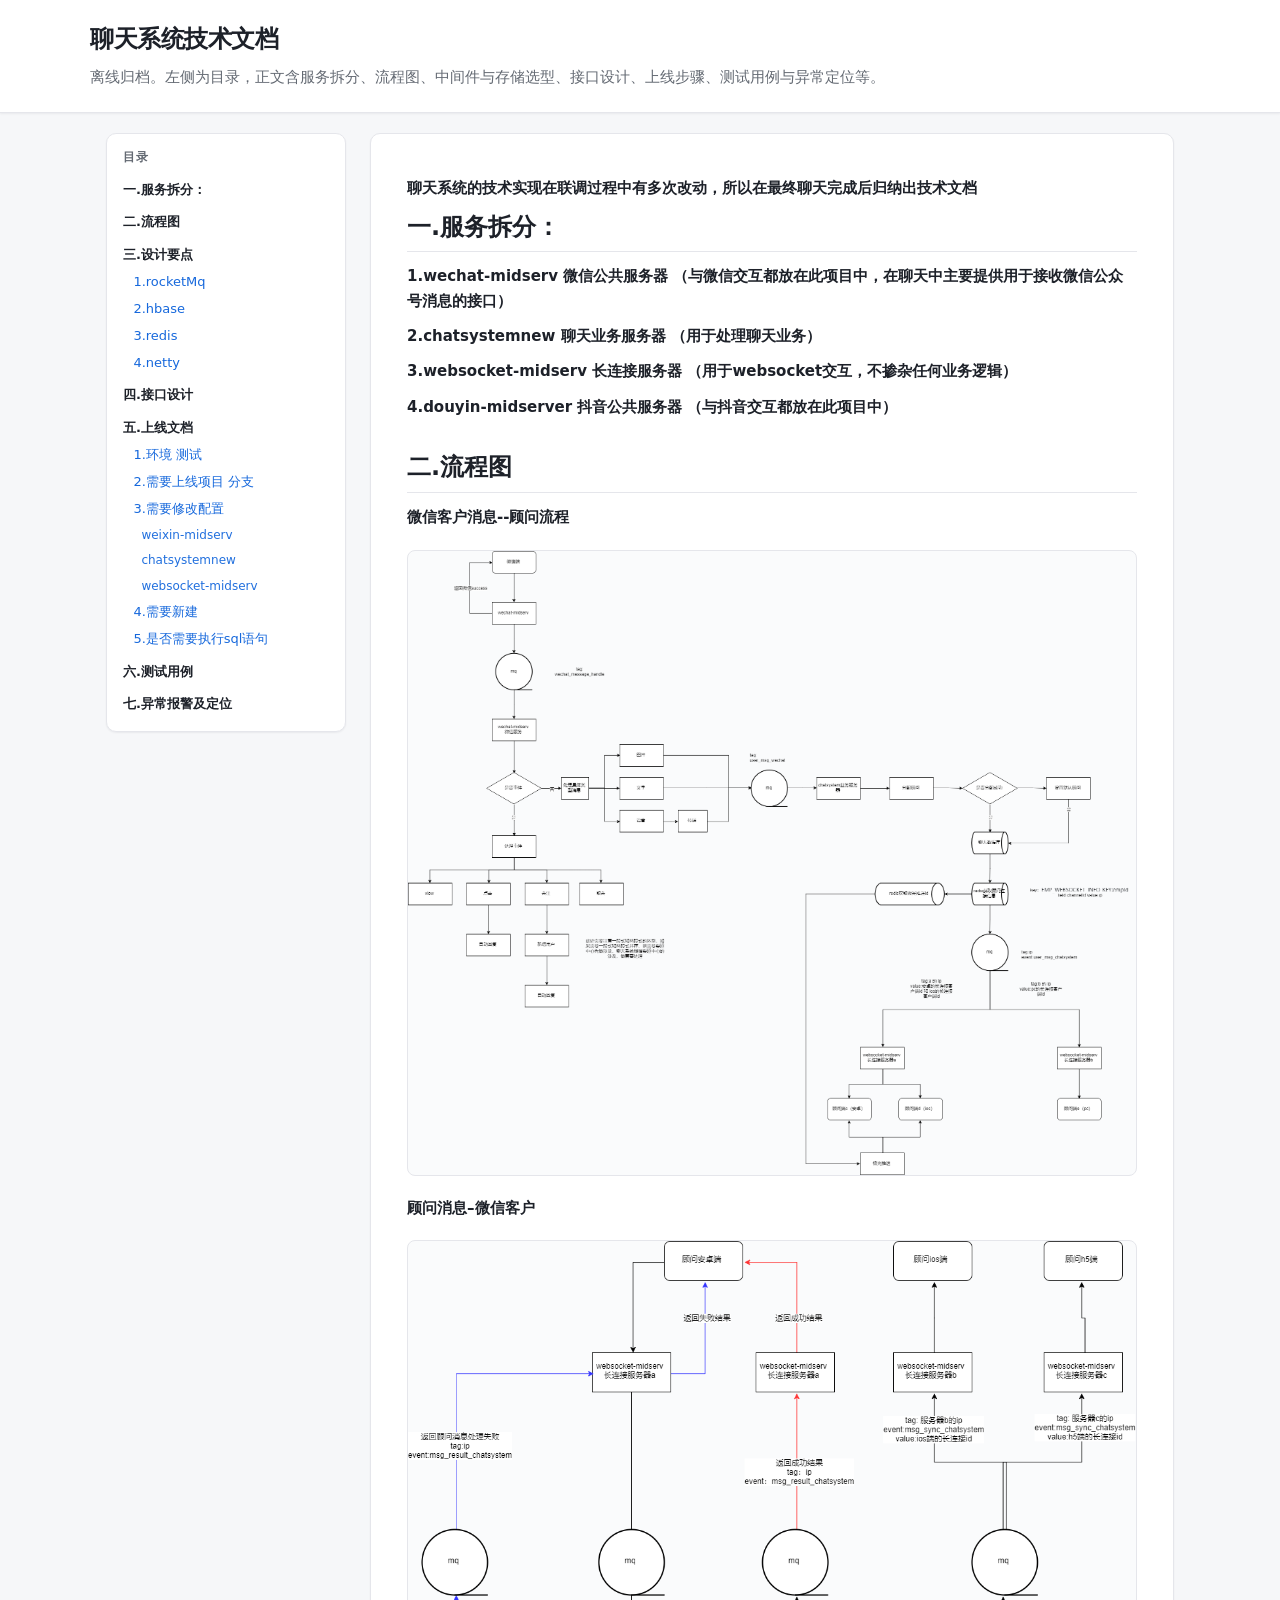
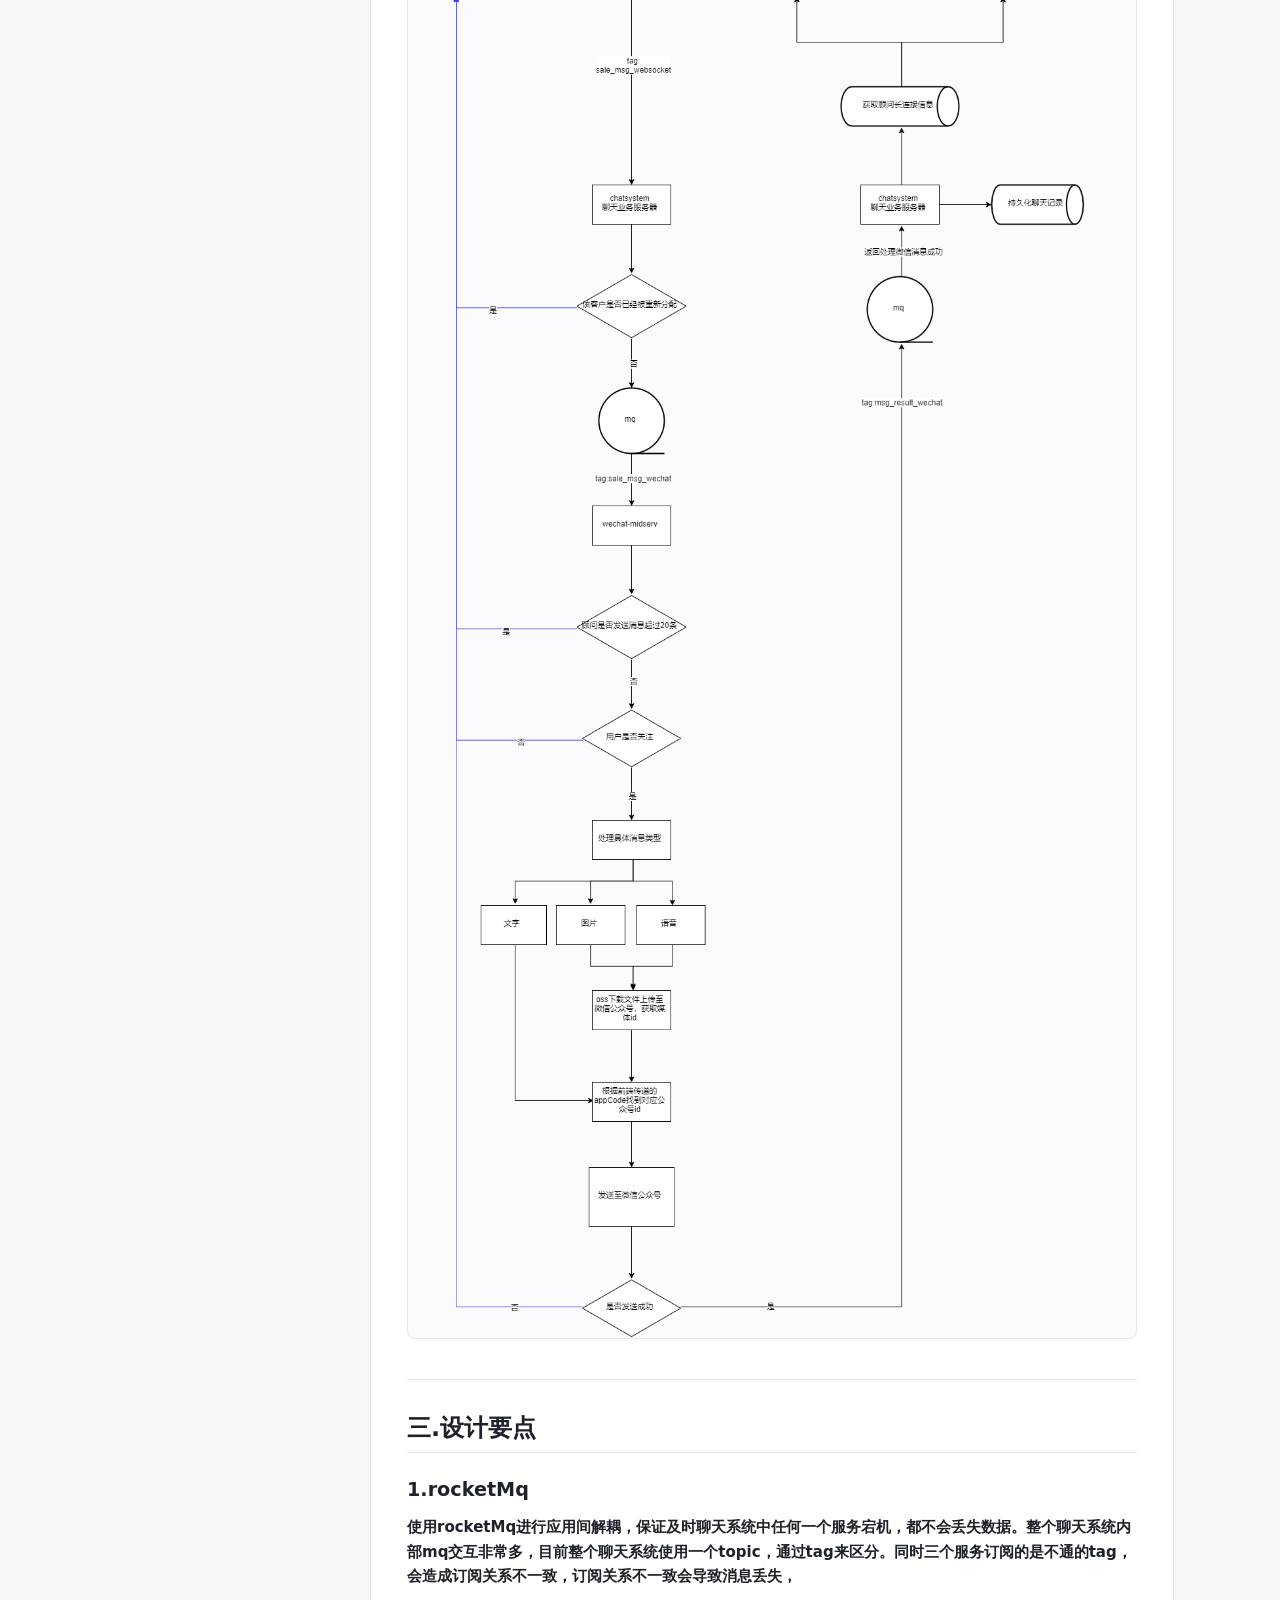
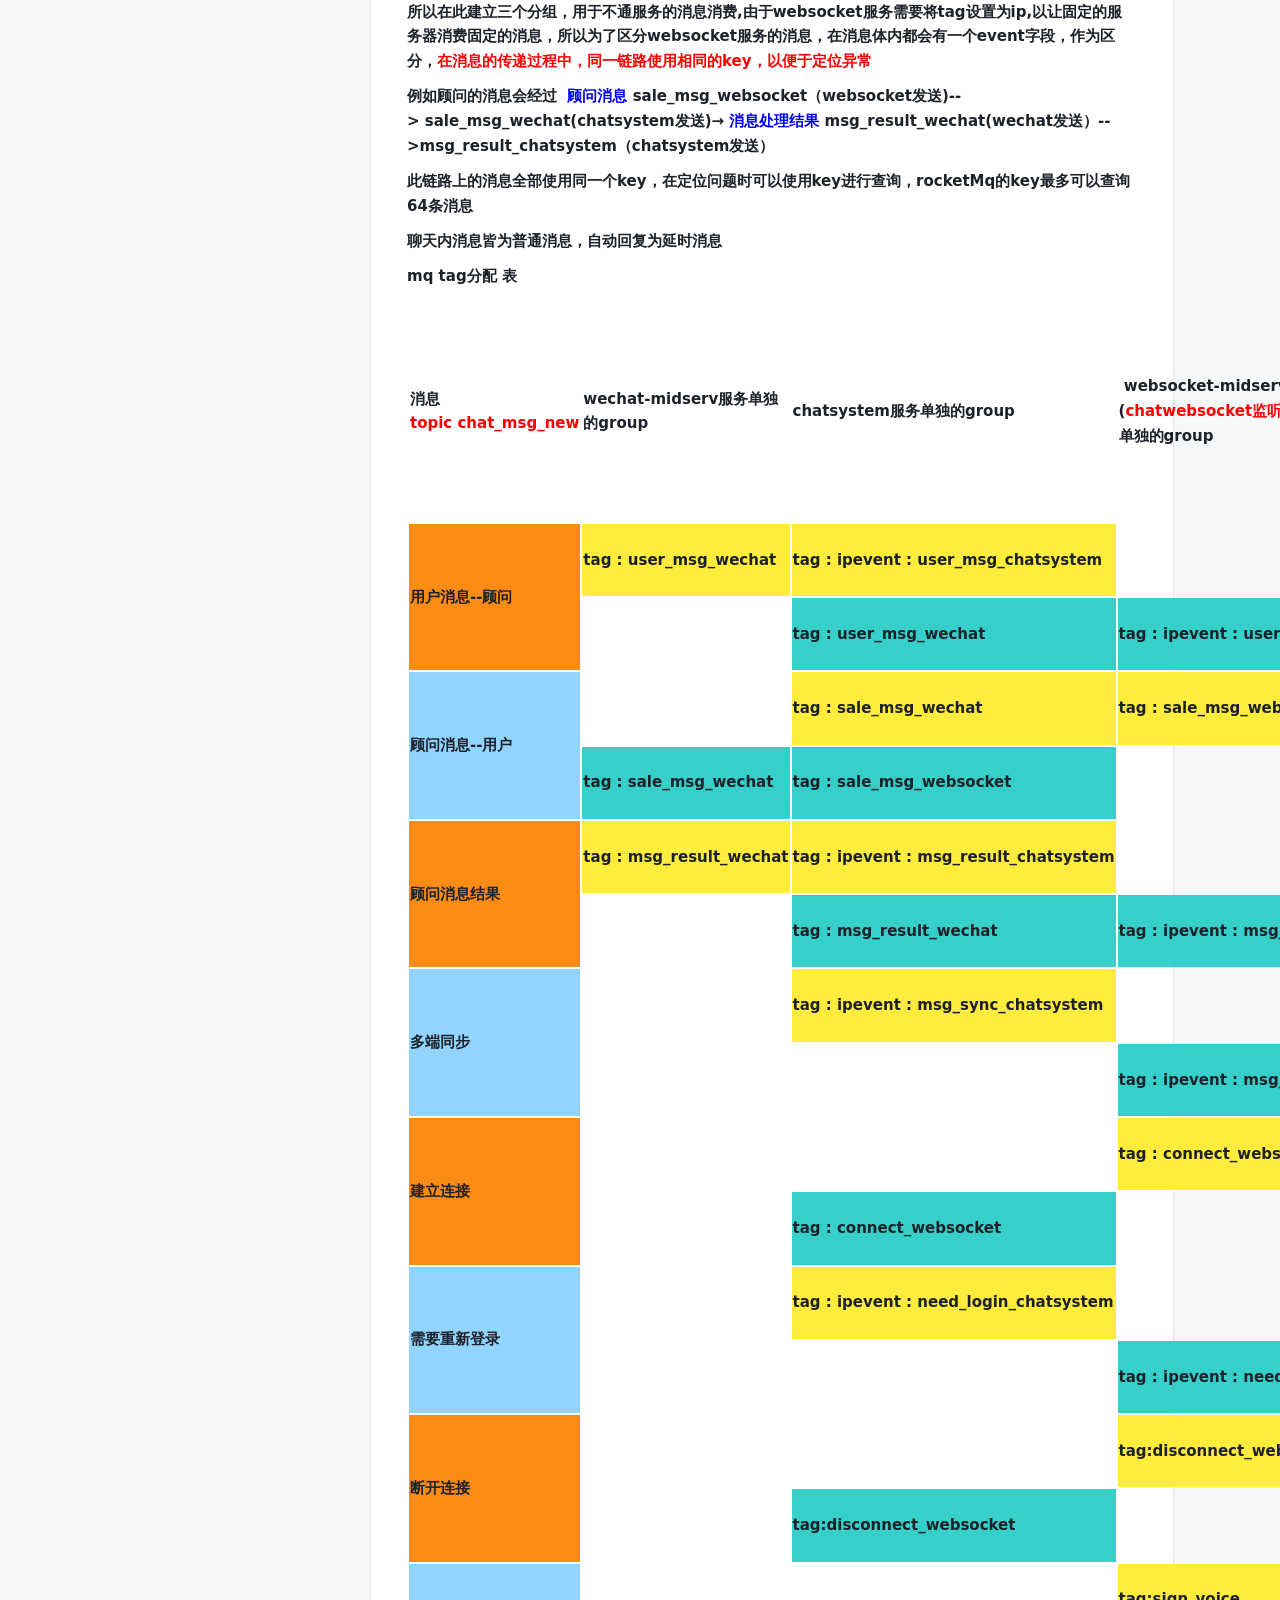
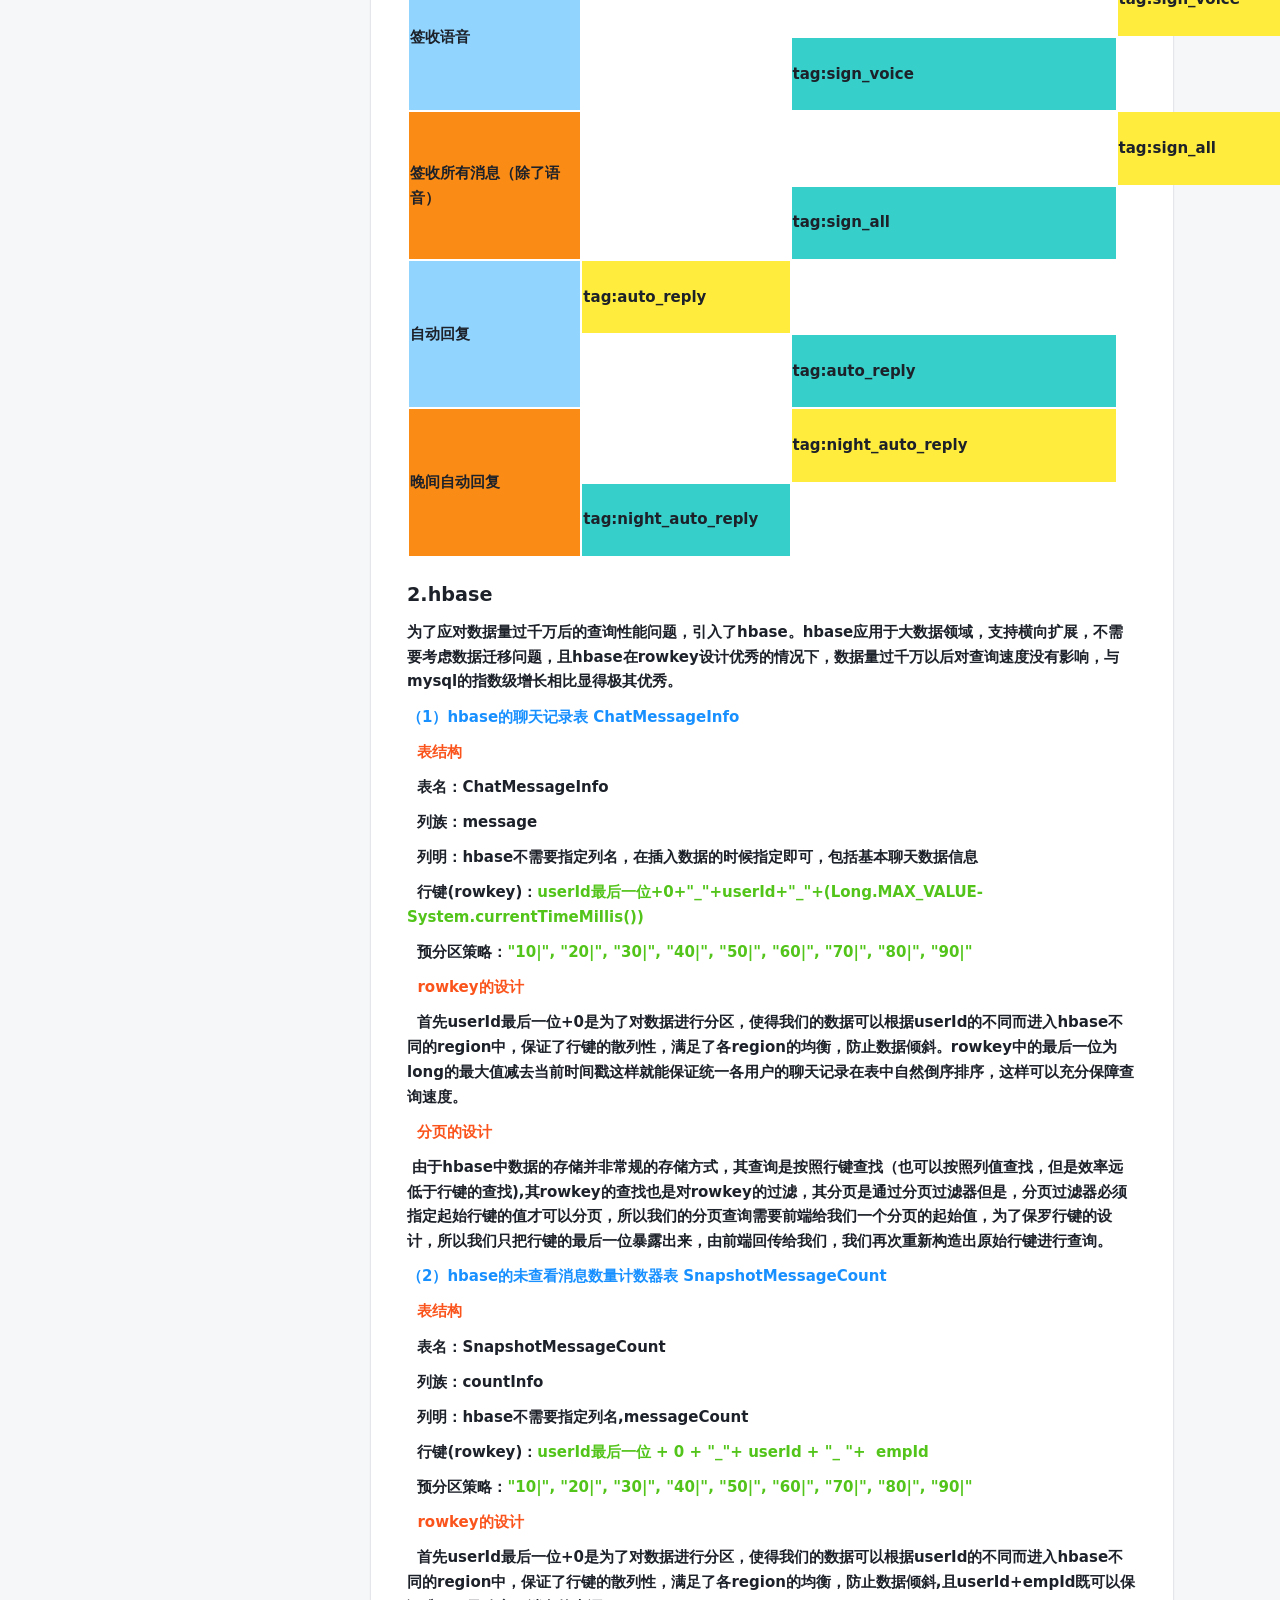
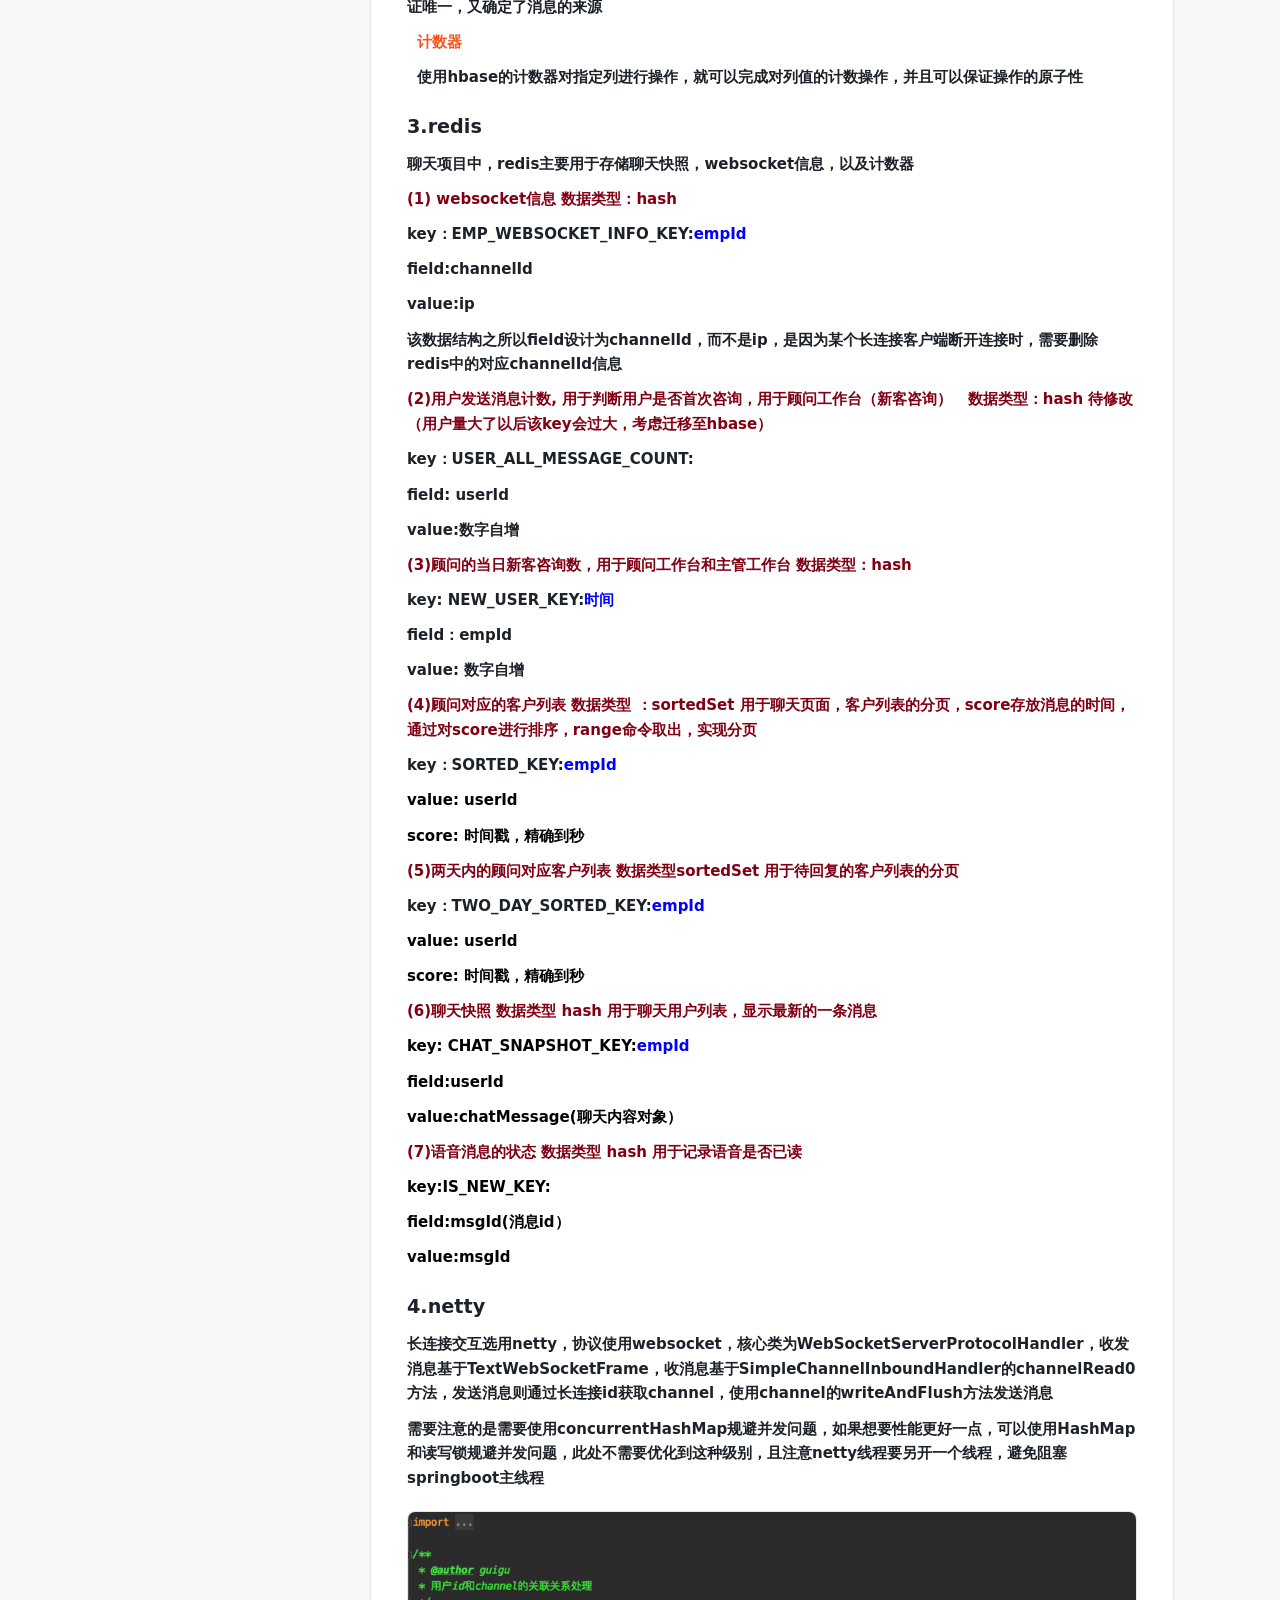
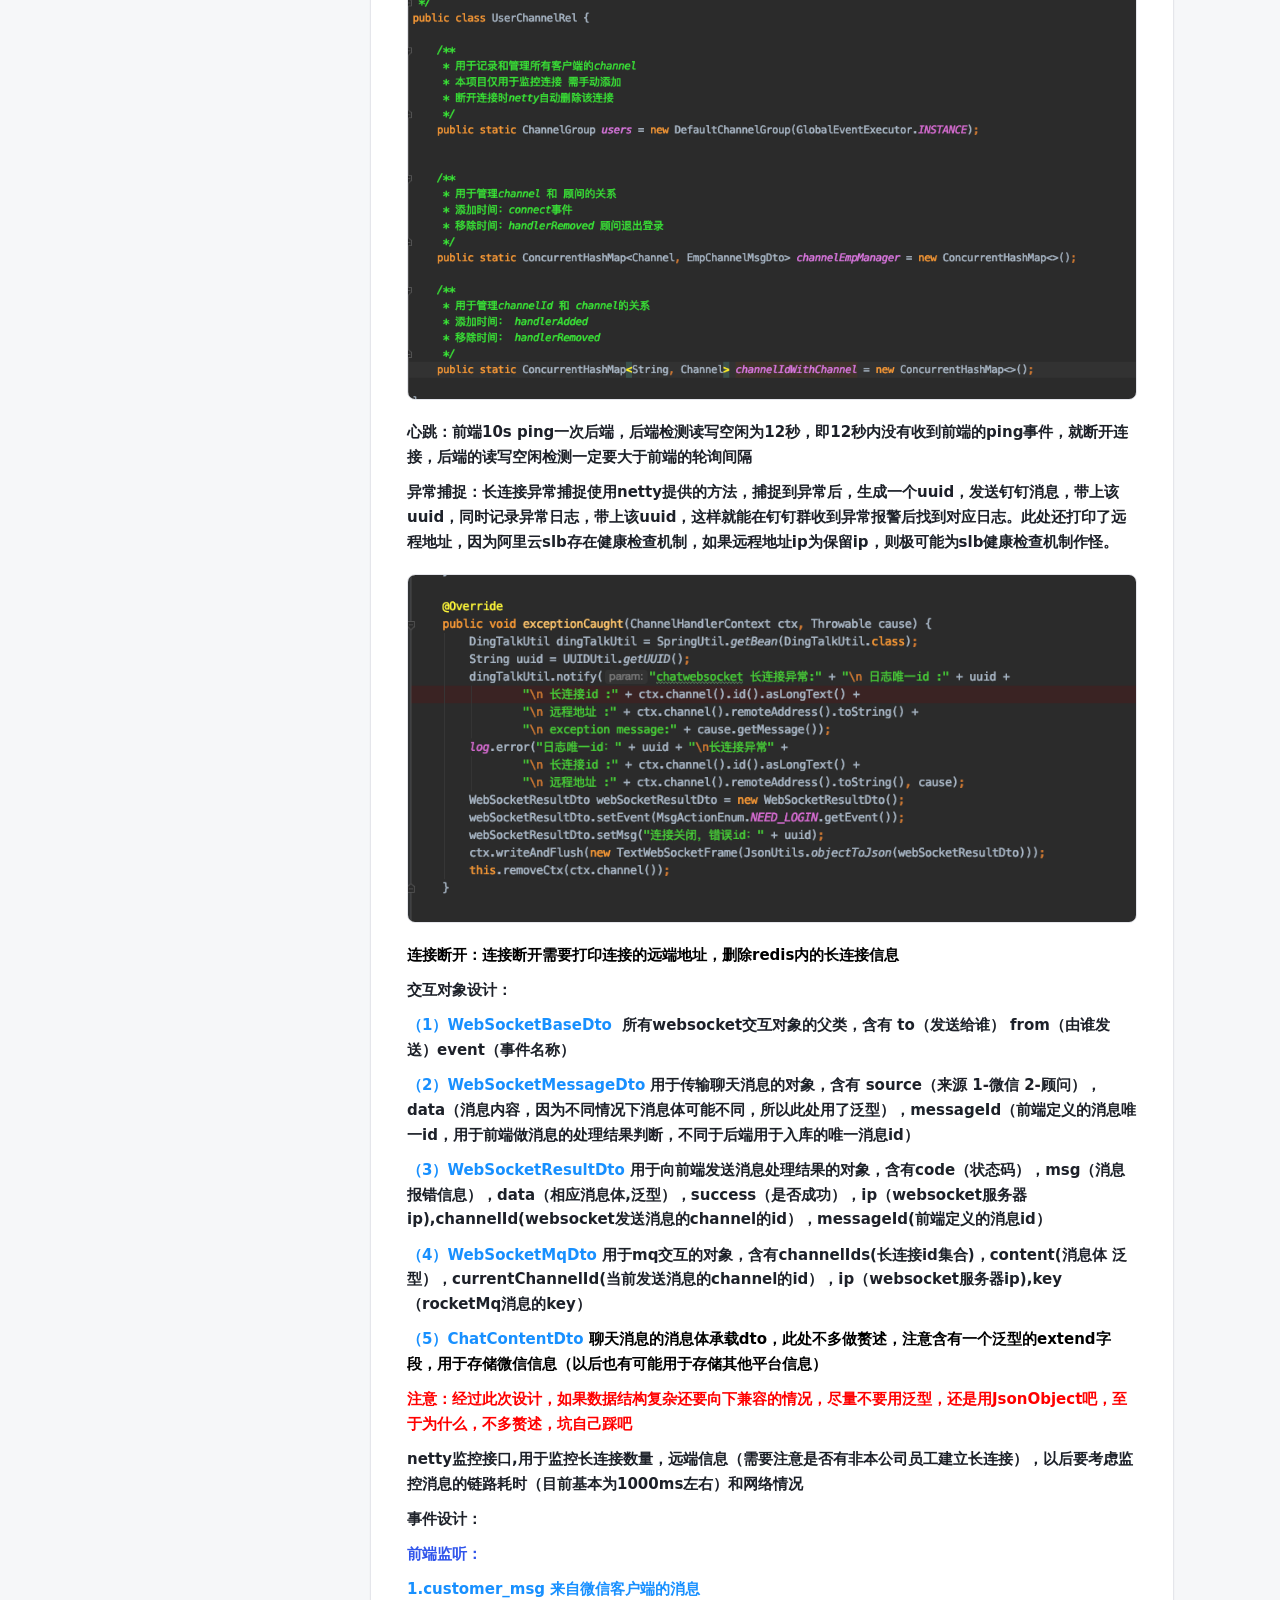
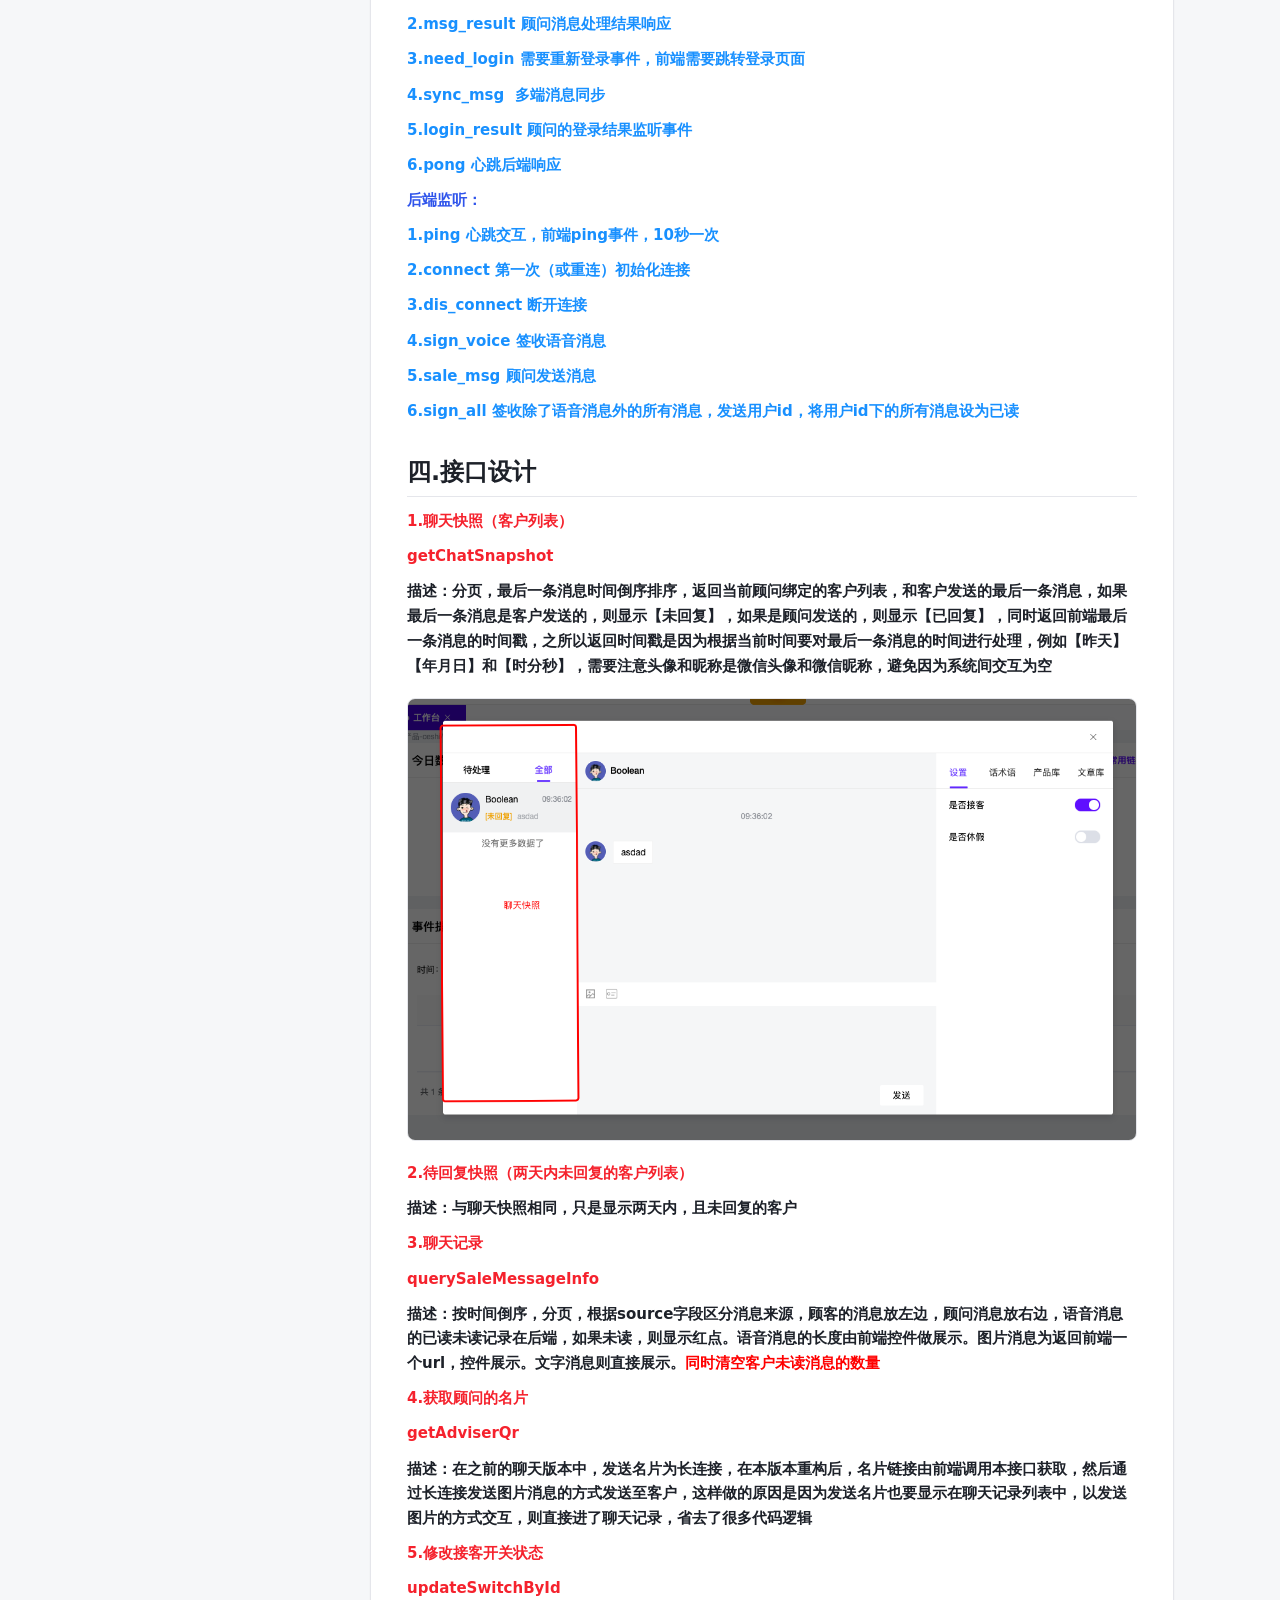
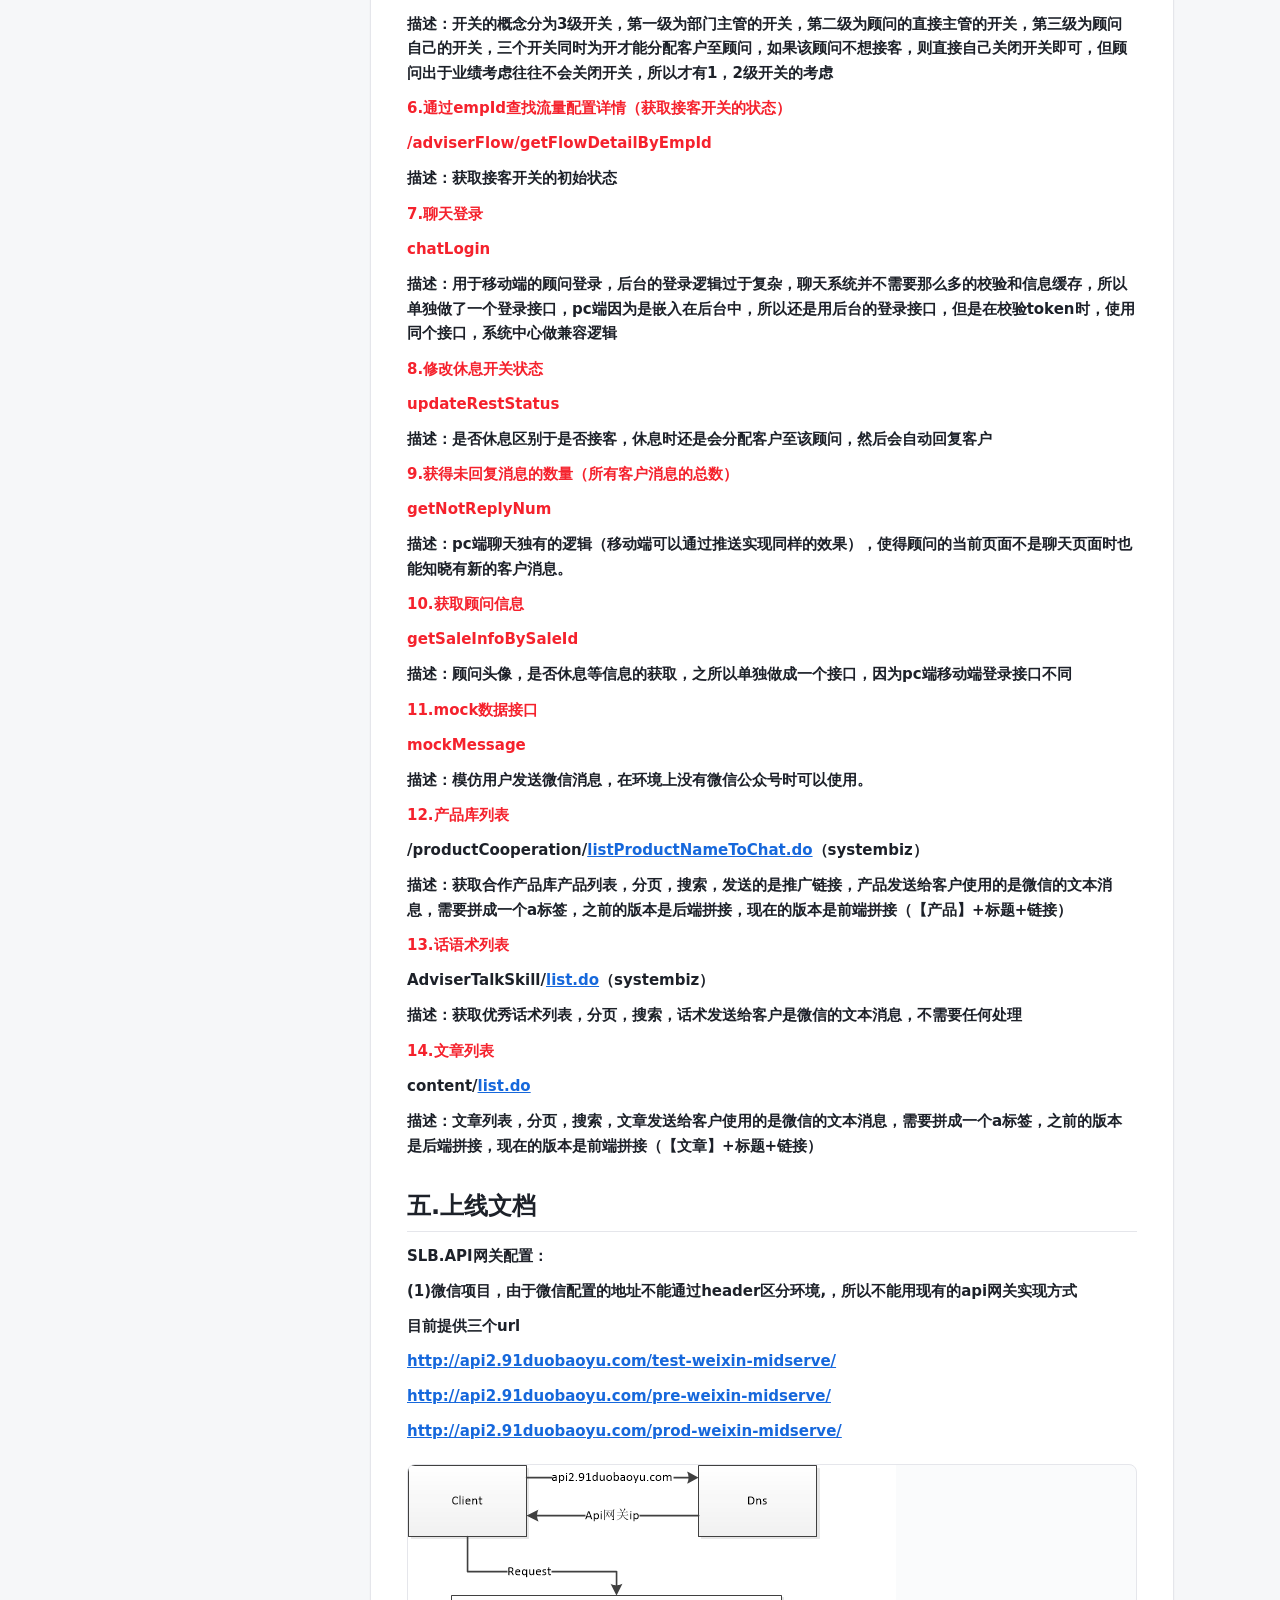
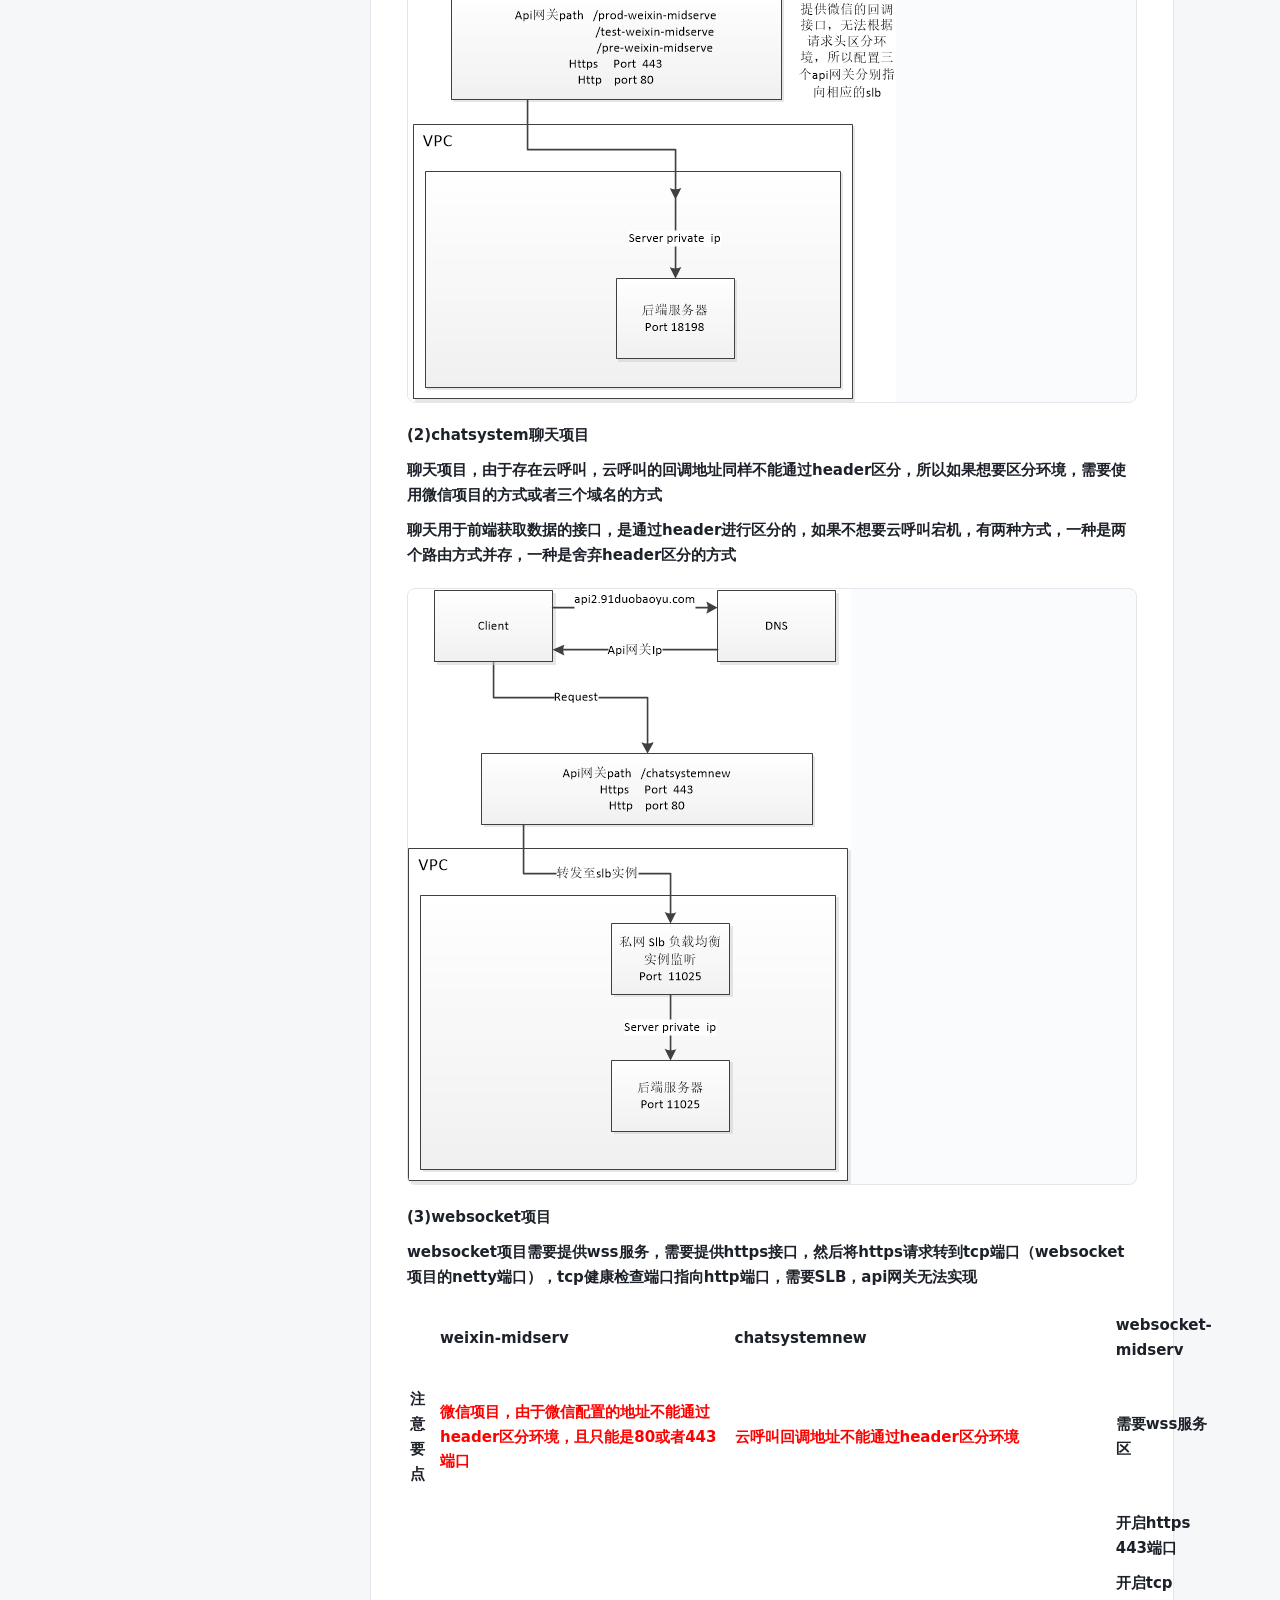
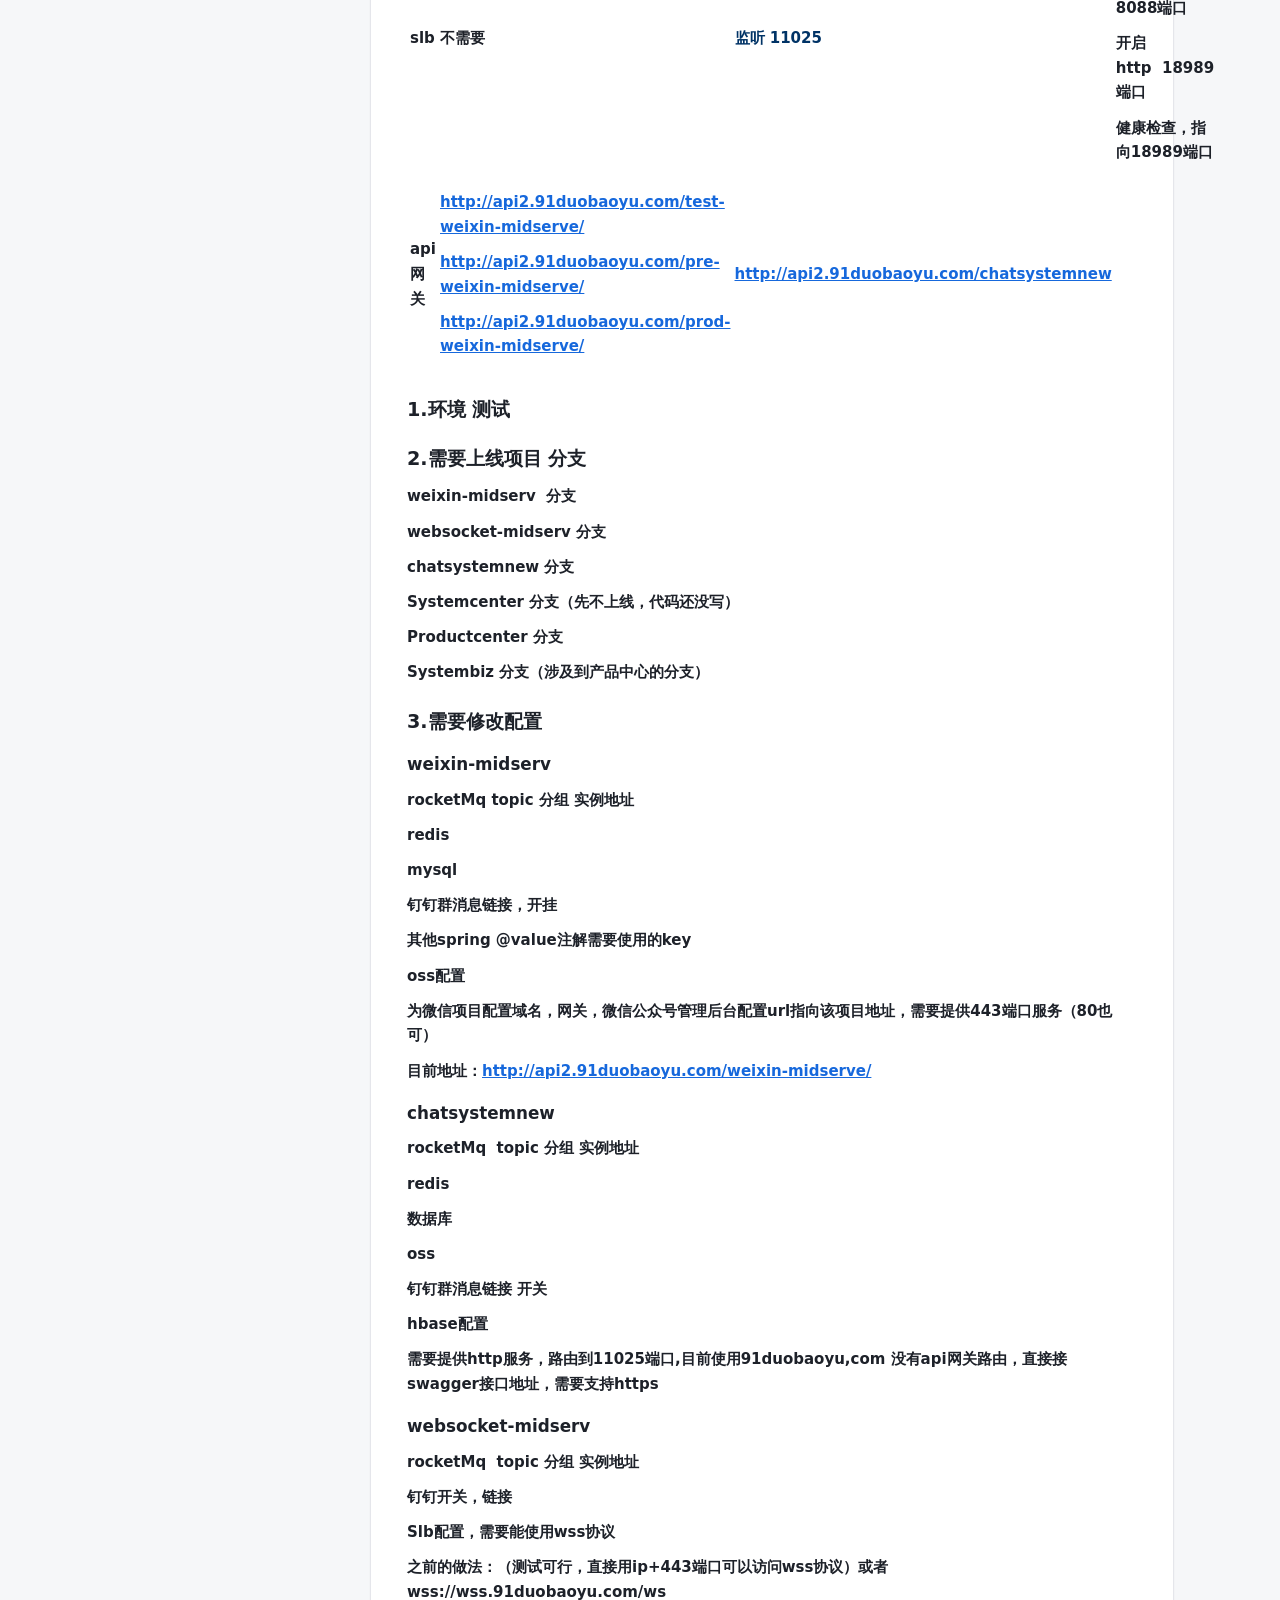
==== commit 0245756a: "Clean up index.html by removing unnecessary metadata and scripts, streamlining the document structur" ====
--- a/index.html
+++ b/index.html
@@ -1,8120 +1,62 @@
 <!DOCTYPE html>
-<!-- saved from url=(0042)https://www.yuque.com/owqgvx/pmt0a1/bfbfog -->
-<html data-kumuhana="default" style="--viewer-center-align-right: 415px; --viewer-center-align-value: 415px; --viewer-center-table-placeholder-left-flex: 1; --viewer-center-left-max-offset: 3px; --viewer-center-table-placeholder-right-flex: 0; --viewer-center-right-max-offset: 0;"><head><meta http-equiv="Content-Type" content="text/html; charset=UTF-8">
-    
-    <meta name="robots" content="noindex">
-    <meta name="robots" content="nofollow">
-    <meta name="viewport" content="width=device-width, initial-scale=1, maximum-scale=1, user-scalable=no, viewport-fit=cover">
-    <link rel="apple-touch-icon" href="https://mdn.alipayobjects.com/huamei_0prmtq/afts/img/A*sRUdR543RjcAAAAAAAAAAAAADvuFAQ/original">
-    <meta http-equiv="X-UA-Compatible" content="edge">
-    
-    <meta name="pagetype" content="doc_read">
-    <meta name="pagename" content="doc_read">
-    <meta name="csp-nonce" content="Jco6FVc0KzklXijuCi4R">
-    <meta name="description" content="聊天系统的技术实现在联调过程中有多次改动，所以在最终聊...">
-    <meta property="og:type" content="article">
-    <meta property="og:title" content="聊天系统技术文档 · 语雀">
-    <meta property="og:url" content="https://www.yuque.com/owqgvx/pmt0a1/bfbfog">
-    <meta property="og:description" content="聊天系统的技术实现在联调过程中有多次改动，所以在最终聊...">
-    <meta property="og:image" content="https://mdn.alipayobjects.com/huamei_0prmtq/afts/img/A*sRUdR543RjcAAAAAAAAAAAAADvuFAQ/original">
-    <meta name="weibo:article:create_at" content="2019-09-11 10:52:04">
-    <meta name="weibo:article:update_at" content="2019-12-09 21:18:02">
-    <title>聊天系统技术文档</title>
-    <link type="image/png" href="https://mdn.alipayobjects.com/huamei_0prmtq/afts/img/A*vMxOQIh4KBMAAAAAAAAAAAAADvuFAQ/original" rel="shortcut icon">
-    <link rel="search" type="application/opensearchdescription+xml" href="https://www.yuque.com/opensearch.xml" title="语雀">
-    <link rel="manifest" href="https://www.yuque.com/manifest.json">
-    <meta name="theme-color" media="(prefers-color-scheme: dark)" content="black">
-    <meta name="theme-color" media="(prefers-color-scheme: light)" content="#E7E9E8">
+<html lang="zh-CN">
+<head>
+  <meta charset="UTF-8">
+  <meta name="viewport" content="width=device-width, initial-scale=1">
+  <meta name="color-scheme" content="light">
+  <title>聊天系统技术文档</title>
+  <link rel="stylesheet" href="./doc-reader.css">
+</head>
+<body>
+  <div class="doc-app">
+    <header class="doc-header">
+      <div class="doc-header-inner">
+        <h1 class="doc-title">聊天系统技术文档</h1>
+        <p class="doc-lead">离线归档。左侧为目录，正文含服务拆分、流程图、中间件与存储选型、接口设计、上线步骤、测试用例与异常定位等。</p>
+      </div>
+    </header>
 
-    <link href="https://gw.alipayobjects.com/" rel="dns-prefetch">
-<link href="https://mdap.alipay.com/" rel="dns-prefetch">
-<link href="https://cdn.nlark.com/" rel="dns-prefetch">
-<link href="https://cdn.yuque.com/" rel="dns-prefetch">
-<link href="https://kcart.alipay.com/" rel="dns-prefetch">
-<link href="https://cdn-pri.nlark.com/" rel="dns-prefetch">
-<link href="https://g.yuque.com/" rel="dns-prefetch">
+    <div class="doc-layout">
+      <aside class="doc-toc" aria-label="文档目录">
+        <p class="doc-toc-title">目录</p>
+        <nav>
+          <a class="toc-h1" href="#hFz8Y">一.服务拆分：</a>
+          <a class="toc-h1" href="#RYNsk">二.流程图</a>
+          <a class="toc-h1" href="#v38rY">三.设计要点</a>
+          <a class="toc-h2" href="#lv6d5">1.rocketMq</a>
+          <a class="toc-h2" href="#ANCgg">2.hbase</a>
+          <a class="toc-h2" href="#UfG9J">3.redis</a>
+          <a class="toc-h2" href="#QVwz4">4.netty</a>
+          <a class="toc-h1" href="#FtVbO">四.接口设计</a>
+          <a class="toc-h1" href="#K1Mbq">五.上线文档</a>
+          <a class="toc-h2" href="#x9Emu">1.环境 测试</a>
+          <a class="toc-h2" href="#5Tmb1">2.需要上线项目 分支</a>
+          <a class="toc-h2" href="#dTGP6">3.需要修改配置</a>
+          <a class="toc-h3" href="#de136">weixin-midserv</a>
+          <a class="toc-h3" href="#VKHwQ">chatsystemnew</a>
+          <a class="toc-h3" href="#2Vx4M">websocket-midserv</a>
+          <a class="toc-h2" href="#PMFZL">4.需要新建</a>
+          <a class="toc-h2" href="#ouFmN">5.是否需要执行sql语句</a>
+          <a class="toc-h1" href="#4WyoF">六.测试用例</a>
+          <a class="toc-h1" href="#QcwT4">七.异常报警及定位</a>
+        </nav>
+      </aside>
+
+      <main class="doc-main">
+        <div class="doc-paper">
+          <article class="ne-viewer lakex-yuque-theme-light ne-typography-traditional" id="doc">
+            <div class="ne-viewer-body">
 
 
 
-    
-<link rel="stylesheet" href="./聊天系统技术文档_files/deps.49d14cd0.css" crossorigin="anonymous">
-<link rel="stylesheet" href="./聊天系统技术文档_files/larkui.c14af959.css" crossorigin="anonymous">
 
-
-    <link rel="stylesheet" href="./聊天系统技术文档_files/pc.0a82ad58.css" crossorigin="anonymous">
-    
-    <meta name="renderer" content="webkit">
-    <script async="" src="./聊天系统技术文档_files/tracert_a385.js"></script><script src="./聊天系统技术文档_files/antidom.js"></script><script src="./聊天系统技术文档_files/jquery.min.js"></script><script nonce="">
-  window._macaca_runtime_collector = [];
-  var MaxErrorReportLimit = 100;
-  var initialPageHref = window.location.href;
-
-  // 简单的将错误采集上报到雨燕
-  window.onerror = function(message, source, lineno, colno, error) {
-    // 同一个页面最多上报100次错误，防止某个循环错误页面一直打开，不断的报错
-    if (MaxErrorReportLimit-- < 0) return;
-    if (!message) return; // 没有 message 不上报
-    if (message === 'ResizeObserver loop limit exceeded' || message === 'ResizeObserver loop completed with undelivered notifications.') return; // 无意义的 message 不上报
-    if (source && source.indexOf('chrome-extension://') === 0) return; // chrome 插件注入的不上报
-    try {
-      var data = {
-        message: message,
-        source: source,
-        lineno: lineno,
-        colno: colno,
-        stack: error && error.stack,
-        traceId: window.appData && window.appData.traceId,
-        href: window.location.href
-      };
-      // Macaca 回归使用
-      window._macaca_runtime_collector.push({
-        type: 'onerror',
-        data: data
-      });
-
-      // yuyanMonitor 记录错误堆栈
-      if (window.yuyanMonitor) {
-        yuyanMonitor.logError(error, {
-          code: 1,
-          msg: message
-        });
-      }
-
-      if (window.appData
-        && window.appData.isYuqueMobileApp
-        && initialPageHref.indexOf('/r/mobile_app/skeleton_v2') > 0
-        && message !== 'Script error.'
-        && message.indexOf('lakex_editor_assert_error') < 0) {
-
-        // App 骨架屏错误埋点
-        data.instanceId = window.AlipayJSBridge
-          && window.AlipayJSBridge.startupParams
-          && window.AlipayJSBridge.startupParams.rctInstanceId;
-
-        NativeBridges.monitorEvent({
-          eventId: 'skeleton_onerror',
-          extParams: data
-        });
-      }
-    } catch (err) {
-      console.log('report error', err);
-    }
-  };
-  window.addEventListener('unhandledrejection', function(e) {
-    var data = {
-      message: e.reason && e.reason.message,
-      stack: e.reason && e.reason.stack,
-      href: window.location.href,
-      traceId: window.appData && window.appData.traceId
-    };
-    // Macaca 回归使用
-    window._macaca_runtime_collector.push({
-      type: 'unhandledrejection',
-      data: data
-    });
-  });
-</script>
-
-  <link rel="stylesheet" type="text/css" href="./聊天系统技术文档_files/98561.a3b74909.chunk.css" crossorigin="anonymous"><link rel="stylesheet" type="text/css" href="./聊天系统技术文档_files/76494.e274b267.chunk.css" crossorigin="anonymous"><link rel="stylesheet" type="text/css" href="./聊天系统技术文档_files/32700.c7761894.chunk.css" crossorigin="anonymous"><link rel="stylesheet" type="text/css" href="./聊天系统技术文档_files/40786.a0209579.chunk.css" crossorigin="anonymous"><link rel="stylesheet" type="text/css" href="./聊天系统技术文档_files/91557.b6d8ea02.chunk.css" crossorigin="anonymous"><link rel="stylesheet" type="text/css" href="./聊天系统技术文档_files/23345.734c5380.chunk.css" crossorigin="anonymous"><link rel="stylesheet" type="text/css" href="./聊天系统技术文档_files/57516.464ae8e5.chunk.css" crossorigin="anonymous"><link rel="stylesheet" type="text/css" href="./聊天系统技术文档_files/p__doc__routers.c6dd43dc.chunk.css" crossorigin="anonymous"><link rel="stylesheet" type="text/css" href="./聊天系统技术文档_files/5748.9b38edce.chunk.css" crossorigin="anonymous"><link rel="stylesheet" type="text/css" href="./聊天系统技术文档_files/94693.aa761237.chunk.css" crossorigin="anonymous"><link rel="stylesheet" type="text/css" href="./聊天系统技术文档_files/73918.7325eec5.chunk.css" crossorigin="anonymous"><link rel="stylesheet" type="text/css" href="./聊天系统技术文档_files/59754.2715f808.chunk.css" crossorigin="anonymous"><link rel="stylesheet" type="text/css" href="./聊天系统技术文档_files/55050.d3bde8c2.chunk.css" crossorigin="anonymous"><link rel="stylesheet" type="text/css" href="./聊天系统技术文档_files/34249.115dd994.chunk.css" crossorigin="anonymous"><link rel="stylesheet" type="text/css" href="./聊天系统技术文档_files/76532.0c4061c4.chunk.css" crossorigin="anonymous"><link rel="stylesheet" type="text/css" href="./聊天系统技术文档_files/c__DocEntry.85fe2fbb.chunk.css" crossorigin="anonymous"><link rel="stylesheet" type="text/css" href="./聊天系统技术文档_files/lakex_table_yq.6955f25e.chunk.css" crossorigin="anonymous"><link rel="stylesheet" type="text/css" href="./聊天系统技术文档_files/doc_editor.1a1d6d75.chunk.css" crossorigin="anonymous"><link rel="stylesheet" type="text/css" href="./聊天系统技术文档_files/93302.12631ed6.chunk.css" crossorigin="anonymous"><link rel="stylesheet" type="text/css" href="./聊天系统技术文档_files/14248.b8ae02fe.chunk.css" crossorigin="anonymous"><link rel="stylesheet" type="text/css" href="./聊天系统技术文档_files/48726.1c481293.chunk.css" crossorigin="anonymous"><link rel="stylesheet" type="text/css" href="./聊天系统技术文档_files/5035.f3af7ca9.chunk.css" crossorigin="anonymous"><link rel="stylesheet" type="text/css" href="./聊天系统技术文档_files/32756.fb669f07.chunk.css" crossorigin="anonymous"><link rel="stylesheet" type="text/css" href="./聊天系统技术文档_files/96671.c8108482.chunk.css" crossorigin="anonymous"><link rel="stylesheet" type="text/css" href="./聊天系统技术文档_files/c__SuperSidebarContainer.e19bec4e.chunk.css" crossorigin="anonymous"><link rel="stylesheet" type="text/css" href="./聊天系统技术文档_files/85745.8373f7a9.chunk.css" crossorigin="anonymous"><link rel="stylesheet" type="text/css" href="./聊天系统技术文档_files/c__PresentEditSidebar.297ce895.chunk.css" crossorigin="anonymous"><link rel="stylesheet" type="text/css" href="./聊天系统技术文档_files/c__FeatureGuides.20a05550.chunk.css" crossorigin="anonymous"><link rel="stylesheet" type="text/css" href="./聊天系统技术文档_files/c__IntranetSafeTip.8ef9d1ed.chunk.css" crossorigin="anonymous"><style>.jj-flash-note__popper[data-v-44225974]{position:absolute;border:none;outline:0;text-align:center;width:28px;height:28px;background:#f7f8fa;border:1px solid #e5e6eb;border-radius:2px;padding:4px}.jj-flash-note__popper .icon[data-v-44225974]{pointer-events:none}.jj-flash-note__popup.vdr-container{position:absolute;box-sizing:border-box}.jj-flash-note__popup.vdr-container .vdr-handle-tl{top:-4px;left:-4px;cursor:nwse-resize}.jj-flash-note__popup.vdr-container .vdr-handle-tm{top:-2px;left:50%;margin-left:-3px;cursor:ns-resize}.jj-flash-note__popup.vdr-container .vdr-handle-tr{top:-4px;right:-4px;cursor:nesw-resize}.jj-flash-note__popup.vdr-container .vdr-handle-ml{top:50%;margin-top:-3px;left:-2px;cursor:ew-resize}.jj-flash-note__popup.vdr-container .vdr-handle-mr{top:50%;margin-top:-3px;right:-2px;cursor:ew-resize}.jj-flash-note__popup.vdr-container .vdr-handle-bl{bottom:-4px;left:-4px;cursor:nesw-resize}.jj-flash-note__popup.vdr-container .vdr-handle-bm{bottom:-2px;left:50%;margin-left:-4px;cursor:ns-resize}.jj-flash-note__popup.vdr-container .vdr-handle-br{bottom:-4px;right:-4px;cursor:nwse-resize}.jj-flash-note__popup.vdr-container .vdr-handle{box-sizing:border-box;position:absolute;width:7px;height:7px}.jj-flash-note__popup.vdr-container .vdr-handle.vdr-handle-tl.handle-tl{top:0;left:0}.jj-flash-note__popup.vdr-container .vdr-handle.vdr-handle-tr.handle-tr{top:0;right:0}.jj-flash-note__popup.vdr-container .vdr-handle.vdr-handle-bl.handle-bl{bottom:0;left:0}.jj-flash-note__popup.vdr-container .vdr-handle.vdr-handle-br.handle-br{bottom:0;right:0}.jj-flash-note__popup.vdr-container .vdr-handle.vdr-handle-bm.handle-bm,.jj-flash-note__popup.vdr-container .vdr-handle.vdr-handle-tm.handle-tm{left:10px;right:10px;width:unset;margin-left:0}.jj-flash-note__popup.vdr-container .vdr-handle.vdr-handle-ml.handle-ml,.jj-flash-note__popup.vdr-container .vdr-handle.vdr-handle-mr.handle-mr{top:10px;bottom:10px;height:unset;margin-top:0}.jj-flash-note__popup[data-v-45165cc7]{position:absolute;border:1px solid #e4e6eb;filter:drop-shadow(0 2px 15px rgba(0, 0, 0, .2));border-radius:4px;overflow:hidden;z-index:9999;background-color:#fff}.jj-flash-note__frame[data-v-45165cc7]{border:none}.jj-flash-note__app[data-v-6ad74fae]{z-index:9999;position:fixed;left:0;top:0}.jj-flash-note__app .mask[data-v-6ad74fae]{position:fixed;left:0;right:0;top:0;bottom:0;z-index:9000;background-color:rgba(0,0,0,.4);opacity:1}.jj-flash-note__app .fade-enter-active[data-v-6ad74fae],.jj-flash-note__app .fade-leave-active[data-v-6ad74fae]{transition:opacity .15s ease}.jj-flash-note__app .fade-enter-from[data-v-6ad74fae],.jj-flash-note__app .fade-leave-to[data-v-6ad74fae]{opacity:0}[data-v-41285de6]:root{--jjext-color-brand:#1e80ff;--jjext-color-brand-light:#e8f3ff;--jjext-color-nav-title:#86909c;--jjext-color-nav-popup-bg:#ffffff;--jjext-color-primary:#1d2129;--jjext-color-secondary-app:#4e5969;--jjext-color-thirdly:#86909c;--jjext-color-hover:#1e80ff;--jjext-color-hover-thirdly:#86909c;--jjext-color-dropdown-text:#1e80ff;--jjext-color-divider:#e5e6eb;--jjext-color-main-bg:#f4f5f5;--jjext-color-secondary-bg:#ffffff;--jjext-color-thirdly-bg:#f4f5f5;--jjext-color-hover-bg:#e8f3ff;--jjext-color-comment-bg:rgba(244, 245, 245, 0.5);--jjext-hover-bg:linear-gradient(
-    90deg,
-    rgba(232, 243, 255, 0) 0%,
-    rgba(232, 243, 255, 0.8) 25.09%,
-    #e8f3ff 50.16%,
-    rgba(232, 243, 255, 0.8) 75.47%,
-    rgba(232, 243, 255, 0) 100%
-  );--jjext-color-mask:rgba(0, 0, 0, 0.4);--jjext-color-quick-nav-text:#ffffff;--jjext-color-nav-bg:rgba(255, 255, 255, 0.13);--jjext-color-nav-selected-border:rgba(229, 230, 235, 0.3);--jjext-color-tips:#f53f3f;--jjext-color-fourthly:#c9cdd4;--jjext-color-shadow:rgba(0, 0, 0, 0.16);--jjext-color-grey-triangle:#e5e6eb;--jjext-color-icon-search:#ffffff;--jjext-color-navbar-icon:#1e80ff;--jjext-color-layout-dropdown-bg:rgba(232, 243, 255, 0.8);--jjext-color-layout-title:#4e5969;--jjext-color-layout-title-active:#1e80ff;--jjext-color-layout-icon-outline:rgba(30, 128, 255, 0.5);--jjext-color-layout-icon-fill:#ffffff;--jjext-color-layer-gray-1-2:rgba(228, 230, 235, 0.5);--jjext-color-layer-4:#ffffff;--jjext-color-font-brand1-normal:#1e80ff;--jjext-color-font-brand-4:#abcdff;--jjext-color-font-1:#252933;--jjext-color-font-2:#515767;--jjext-color-font-3:#8a919f;--jjext-color-font-4:#c2c8d1;--jjext-color-font-white:#fff;--jjext-color-layer-4-plugin:rgba(30, 128, 255, 0.05);--jjext-brand-fill2-hover:rgba(30, 128, 255, 0.1);--jjext-color-gray-0:#fff;--jjext-color-gray-1-1:#e4e6eb;--jjext-color-gray-1-2:rgba(228, 230, 235, 0.5);--jjext-color-gray-1-3:#e4e6eb;--jjext-color-gray-2:#f2f3f5;--jjext-color-gray-3:#f7f8fa;--jjext-color-background:#f2f3f5;--jjext-color-layer-1:#fff;--jjext-color-layer-2-1:#f7f8fa;--jjext-color-layer-2-2:rgba(247, 248, 250, 0.7);--jjext-color-layer-3-fill:#f2f3f5;--jjext-color-layer-3-border:#e4e6eb;--jjext-color-layer-4-dropdown:#fff;--jjext-color-layer-5:#fff;--jjext-color-brand-1-normal:#1e80ff;--jjext-color-brand-2-hover:#1171ee;--jjext-color-brand-3-click:#0060dd;--jjext-color-brand-4-disable:#abcdff;--jjext-color-brand-5-light:#eaf2ff;--jjext-color-mask-1:rgba(0, 0, 0, 0.4);--jjext-color-mask-2:#fff;--jjext-color-mask-3:none;--jjext-color-mask-6:#ffffff;--jjext-color-brand-fill1-normal:rgba(30, 128, 255, 0.05);--jjext-color-brand-fill2-hover:rgba(30, 128, 255, 0.1);--jjext-color-brand-fill3-click:rgba(30, 128, 255, 0.2);--jjext-color-brand-stroke1-normal:rgba(30, 128, 255, 0.3);--jjext-color-brand-stroke2-hover:rgba(30, 128, 255, 0.45);--jjext-color-brand-stroke3-click:rgba(30, 128, 255, 0.6);--jjext-color-font_danger:#ff5132;--jjext-color-shade-1:rgba(0, 0, 0, 0.4);--jjext-color-popup:#fff;--jjext-color-popover:rgba(0, 0, 0, 0.8)}:root .dark[data-v-41285de6]{--jjext-color-brand:#1352a3;--jjext-color-nav-title:#e3e3e3;--jjext-color-nav-popup-bg:#1352a3;--jjext-color-primary:#e3e3e3;--jjext-color-secondary-app:#a9a9a9;--jjext-color-thirdly:#7d7d7f;--jjext-color-hover:#eeeeee;--jjext-color-hover-thirdly:#878789;--jjext-color-dropdown-text:#878789;--jjext-color-divider:#4a4a4a;--jjext-color-main-bg:#121212;--jjext-color-secondary-bg:#272727;--jjext-color-thirdly-bg:#3a3a3a;--jjext-color-hover-bg:#3a3a3a;--jjext-color-comment-bg:#313131;--jjext-hover-bg:linear-gradient(
-    90deg,
-    rgba(58, 58, 58, 0) 0%,
-    rgba(58, 58, 58, 0.8) 25.09%,
-    #3a3a3a 50.16%,
-    rgba(58, 58, 58, 0.8) 75.47%,
-    rgba(58, 58, 58, 0) 100%
-  );--jjext-color-mask:rgba(0, 0, 0, 0.4);--jjext-color-quick-nav-text:#e3e3e3;--jjext-color-nav-bg:rgb(30, 30, 30);--jjext-color-nav-selected-border:#4a4a4a;--jjext-color-tips:#bc3030;--jjext-color-fourthly:#878789;--jjext-color-shadow:rgba(0, 0, 0, 0.16);--jjext-color-grey-triangle:#3a3a3a;--jjext-color-icon-search:#e3e3e3;--jjext-color-navbar-icon:#e3e3e3;--jjext-color-layout-dropdown-bg:rgba(125, 125, 127, 0.8);--jjext-color-layout-title:#eeeeee;--jjext-color-layout-title-active:#eeeeee;--jjext-color-layout-icon-outline:#131313;--jjext-color-layout-icon-fill:#e3e3e3;--jjext-color-layer-gray-1-2:rgba(255, 255, 255, 0.1);--jjext-color-layer-4:#2f2f2f;--jjext-color-font-brand1-normal:#4495ff;--jjext-color-font-brand-4:rgba(19, 113, 236, 0.2);--jjext-color-font-1:rgba(255, 255, 255, 0.9);--jjext-color-font-2:rgba(255, 255, 255, 0.7);--jjext-color-font-3:rgba(255, 255, 255, 0.55);--jjext-color-font-4:rgba(255, 255, 255, 0.45);--jjext-color-font-white:#fff;--jjext-color-layer-4-plugin:rgba(30, 128, 255, 0.1);--jjext-brand-fill2-hover:rgba(20, 115, 237, 0.25);--jjext-color-gray-0:#000;--jjext-color-gray-1-1:rgba(255, 255, 255, 0.2);--jjext-color-gray-1-2:rgba(255, 255, 255, 0.1);--jjext-color-gray-1-3:#464646;--jjext-color-gray-2:rgba(255, 255, 255, 0.12);--jjext-color-gray-3:rgba(255, 255, 255, 0.08);--jjext-color-background:#000;--jjext-color-layer-1:#181818;--jjext-color-layer-2-1:rgba(255, 255, 255, 0.08);--jjext-color-layer-2-2:rgba(255, 255, 255, 0.08);--jjext-color-layer-3-fill:rgba(255, 255, 255, 0.08);--jjext-color-layer-3-border:rgba(255, 255, 255, 0.2);--jjext-color-layer-4-dropdown:#2f2f2f;--jjext-color-layer-5:rgba(255, 255, 255, 0.12);--jjext-color-brand-1-normal:#2986ff;--jjext-color-brand-2-hover:#1473ed;--jjext-color-brand-3-click:#0563dd;--jjext-color-brand-4-disable:rgba(41, 134, 255, 0.4);--jjext-color-brand-5-light:rgba(30, 128, 255, 0.2);--jjext-color-mask-1:rgba(255, 255, 255, 0.4);--jjext-color-mask-2:#282828;--jjext-color-mask-3:rgba(0, 0, 0, 0.05);--jjext-color-mask-6:#181818;--jjext-color-brand-fill1-normal:rgba(41, 134, 255, 0.15);--jjext-color-brand-fill2-hover:rgba(20, 115, 237, 0.25);--jjext-color-brand-fill3-click:rgba(5, 99, 221, 0.35);--jjext-color-brand-stroke1-normal:rgba(41, 134, 255, 0.4);--jjext-color-brand-stroke2-hover:rgba(20, 115, 237, 0.6);--jjext-color-brand-stroke3-click:rgba(5, 99, 221, 0.6);--jjext-color-font_danger:#f85959;--jjext-color-shade-1:rgba(0, 0, 0, 0.6);--jjext-color-popup:#282828;--jjext-color-popover:#323232}.juejin-search[data-v-41285de6]{display:flex;width:682px;height:46px;border-radius:2px;flex-direction:row;align-items:center;justify-content:center;position:relative}.juejin-search .search-anim[data-v-41285de6]{position:absolute;left:8px;width:28px;height:28px;object-fit:contain;animation-play-state:paused}.juejin-search .search-anim.slide-right-enter-active[data-v-41285de6],.juejin-search .search-anim.slide-right-leave-active[data-v-41285de6]{transition:width .3s linear}.juejin-search .search-anim.slide-right-enter-from[data-v-41285de6],.juejin-search .search-anim.slide-right-leave-to[data-v-41285de6]{width:0}.juejin-search .juejin-search-logo[data-v-41285de6]{right:16px;position:absolute;width:23px;height:18px;object-fit:contain}.juejin-search .juejin-search-logo path[data-v-41285de6]{transition:all .3s linear}.juejin-search #juejin-search-input-global[data-v-41285de6]{height:100%;width:100%}.juejin-search #juejin-search-input-global .input[data-v-41285de6]{padding:0 39px 0 33px;width:100%;height:100%;outline:0;border:none;border-radius:2px;color:var(--jjext-color-font-1);font-size:18px;line-height:22px;font-weight:500;caret-color:transparent;box-sizing:border-box;background-color:var(--jjext-color-layer-4-plugin)}.juejin-search #juejin-search-input-global .input.active[data-v-41285de6]{border:2px solid var(--jjext-color-font-brand-4)}.juejin-search #juejin-search-input-global .input.animation-stopped[data-v-41285de6]{caret-color:#1e80ff;padding-left:16px}.juejin-search #juejin-search-input-global .input[data-v-41285de6]::placeholder{font-weight:400;color:#86909c}.calculator[data-v-4faf9c0e]{display:flex;align-items:center;height:36px;padding:0 16px;cursor:pointer}.calculator .result[data-v-4faf9c0e]{font-size:14px;text-align:start;font-weight:500;line-height:22px;color:#1d2129;margin:0 12px;text-overflow:ellipsis;flex:1 0 auto;overflow:hidden;white-space:nowrap;max-width:494px}.calculator .hint[data-v-4faf9c0e]{font-size:14px;line-height:22px;color:#8a919f}[data-v-ef0f272e]:root{--jjext-color-brand:#1e80ff;--jjext-color-brand-light:#e8f3ff;--jjext-color-nav-title:#86909c;--jjext-color-nav-popup-bg:#ffffff;--jjext-color-primary:#1d2129;--jjext-color-secondary-app:#4e5969;--jjext-color-thirdly:#86909c;--jjext-color-hover:#1e80ff;--jjext-color-hover-thirdly:#86909c;--jjext-color-dropdown-text:#1e80ff;--jjext-color-divider:#e5e6eb;--jjext-color-main-bg:#f4f5f5;--jjext-color-secondary-bg:#ffffff;--jjext-color-thirdly-bg:#f4f5f5;--jjext-color-hover-bg:#e8f3ff;--jjext-color-comment-bg:rgba(244, 245, 245, 0.5);--jjext-hover-bg:linear-gradient(
-    90deg,
-    rgba(232, 243, 255, 0) 0%,
-    rgba(232, 243, 255, 0.8) 25.09%,
-    #e8f3ff 50.16%,
-    rgba(232, 243, 255, 0.8) 75.47%,
-    rgba(232, 243, 255, 0) 100%
-  );--jjext-color-mask:rgba(0, 0, 0, 0.4);--jjext-color-quick-nav-text:#ffffff;--jjext-color-nav-bg:rgba(255, 255, 255, 0.13);--jjext-color-nav-selected-border:rgba(229, 230, 235, 0.3);--jjext-color-tips:#f53f3f;--jjext-color-fourthly:#c9cdd4;--jjext-color-shadow:rgba(0, 0, 0, 0.16);--jjext-color-grey-triangle:#e5e6eb;--jjext-color-icon-search:#ffffff;--jjext-color-navbar-icon:#1e80ff;--jjext-color-layout-dropdown-bg:rgba(232, 243, 255, 0.8);--jjext-color-layout-title:#4e5969;--jjext-color-layout-title-active:#1e80ff;--jjext-color-layout-icon-outline:rgba(30, 128, 255, 0.5);--jjext-color-layout-icon-fill:#ffffff;--jjext-color-layer-gray-1-2:rgba(228, 230, 235, 0.5);--jjext-color-layer-4:#ffffff;--jjext-color-font-brand1-normal:#1e80ff;--jjext-color-font-brand-4:#abcdff;--jjext-color-font-1:#252933;--jjext-color-font-2:#515767;--jjext-color-font-3:#8a919f;--jjext-color-font-4:#c2c8d1;--jjext-color-font-white:#fff;--jjext-color-layer-4-plugin:rgba(30, 128, 255, 0.05);--jjext-brand-fill2-hover:rgba(30, 128, 255, 0.1);--jjext-color-gray-0:#fff;--jjext-color-gray-1-1:#e4e6eb;--jjext-color-gray-1-2:rgba(228, 230, 235, 0.5);--jjext-color-gray-1-3:#e4e6eb;--jjext-color-gray-2:#f2f3f5;--jjext-color-gray-3:#f7f8fa;--jjext-color-background:#f2f3f5;--jjext-color-layer-1:#fff;--jjext-color-layer-2-1:#f7f8fa;--jjext-color-layer-2-2:rgba(247, 248, 250, 0.7);--jjext-color-layer-3-fill:#f2f3f5;--jjext-color-layer-3-border:#e4e6eb;--jjext-color-layer-4-dropdown:#fff;--jjext-color-layer-5:#fff;--jjext-color-brand-1-normal:#1e80ff;--jjext-color-brand-2-hover:#1171ee;--jjext-color-brand-3-click:#0060dd;--jjext-color-brand-4-disable:#abcdff;--jjext-color-brand-5-light:#eaf2ff;--jjext-color-mask-1:rgba(0, 0, 0, 0.4);--jjext-color-mask-2:#fff;--jjext-color-mask-3:none;--jjext-color-mask-6:#ffffff;--jjext-color-brand-fill1-normal:rgba(30, 128, 255, 0.05);--jjext-color-brand-fill2-hover:rgba(30, 128, 255, 0.1);--jjext-color-brand-fill3-click:rgba(30, 128, 255, 0.2);--jjext-color-brand-stroke1-normal:rgba(30, 128, 255, 0.3);--jjext-color-brand-stroke2-hover:rgba(30, 128, 255, 0.45);--jjext-color-brand-stroke3-click:rgba(30, 128, 255, 0.6);--jjext-color-font_danger:#ff5132;--jjext-color-shade-1:rgba(0, 0, 0, 0.4);--jjext-color-popup:#fff;--jjext-color-popover:rgba(0, 0, 0, 0.8)}:root .dark[data-v-ef0f272e]{--jjext-color-brand:#1352a3;--jjext-color-nav-title:#e3e3e3;--jjext-color-nav-popup-bg:#1352a3;--jjext-color-primary:#e3e3e3;--jjext-color-secondary-app:#a9a9a9;--jjext-color-thirdly:#7d7d7f;--jjext-color-hover:#eeeeee;--jjext-color-hover-thirdly:#878789;--jjext-color-dropdown-text:#878789;--jjext-color-divider:#4a4a4a;--jjext-color-main-bg:#121212;--jjext-color-secondary-bg:#272727;--jjext-color-thirdly-bg:#3a3a3a;--jjext-color-hover-bg:#3a3a3a;--jjext-color-comment-bg:#313131;--jjext-hover-bg:linear-gradient(
-    90deg,
-    rgba(58, 58, 58, 0) 0%,
-    rgba(58, 58, 58, 0.8) 25.09%,
-    #3a3a3a 50.16%,
-    rgba(58, 58, 58, 0.8) 75.47%,
-    rgba(58, 58, 58, 0) 100%
-  );--jjext-color-mask:rgba(0, 0, 0, 0.4);--jjext-color-quick-nav-text:#e3e3e3;--jjext-color-nav-bg:rgb(30, 30, 30);--jjext-color-nav-selected-border:#4a4a4a;--jjext-color-tips:#bc3030;--jjext-color-fourthly:#878789;--jjext-color-shadow:rgba(0, 0, 0, 0.16);--jjext-color-grey-triangle:#3a3a3a;--jjext-color-icon-search:#e3e3e3;--jjext-color-navbar-icon:#e3e3e3;--jjext-color-layout-dropdown-bg:rgba(125, 125, 127, 0.8);--jjext-color-layout-title:#eeeeee;--jjext-color-layout-title-active:#eeeeee;--jjext-color-layout-icon-outline:#131313;--jjext-color-layout-icon-fill:#e3e3e3;--jjext-color-layer-gray-1-2:rgba(255, 255, 255, 0.1);--jjext-color-layer-4:#2f2f2f;--jjext-color-font-brand1-normal:#4495ff;--jjext-color-font-brand-4:rgba(19, 113, 236, 0.2);--jjext-color-font-1:rgba(255, 255, 255, 0.9);--jjext-color-font-2:rgba(255, 255, 255, 0.7);--jjext-color-font-3:rgba(255, 255, 255, 0.55);--jjext-color-font-4:rgba(255, 255, 255, 0.45);--jjext-color-font-white:#fff;--jjext-color-layer-4-plugin:rgba(30, 128, 255, 0.1);--jjext-brand-fill2-hover:rgba(20, 115, 237, 0.25);--jjext-color-gray-0:#000;--jjext-color-gray-1-1:rgba(255, 255, 255, 0.2);--jjext-color-gray-1-2:rgba(255, 255, 255, 0.1);--jjext-color-gray-1-3:#464646;--jjext-color-gray-2:rgba(255, 255, 255, 0.12);--jjext-color-gray-3:rgba(255, 255, 255, 0.08);--jjext-color-background:#000;--jjext-color-layer-1:#181818;--jjext-color-layer-2-1:rgba(255, 255, 255, 0.08);--jjext-color-layer-2-2:rgba(255, 255, 255, 0.08);--jjext-color-layer-3-fill:rgba(255, 255, 255, 0.08);--jjext-color-layer-3-border:rgba(255, 255, 255, 0.2);--jjext-color-layer-4-dropdown:#2f2f2f;--jjext-color-layer-5:rgba(255, 255, 255, 0.12);--jjext-color-brand-1-normal:#2986ff;--jjext-color-brand-2-hover:#1473ed;--jjext-color-brand-3-click:#0563dd;--jjext-color-brand-4-disable:rgba(41, 134, 255, 0.4);--jjext-color-brand-5-light:rgba(30, 128, 255, 0.2);--jjext-color-mask-1:rgba(255, 255, 255, 0.4);--jjext-color-mask-2:#282828;--jjext-color-mask-3:rgba(0, 0, 0, 0.05);--jjext-color-mask-6:#181818;--jjext-color-brand-fill1-normal:rgba(41, 134, 255, 0.15);--jjext-color-brand-fill2-hover:rgba(20, 115, 237, 0.25);--jjext-color-brand-fill3-click:rgba(5, 99, 221, 0.35);--jjext-color-brand-stroke1-normal:rgba(41, 134, 255, 0.4);--jjext-color-brand-stroke2-hover:rgba(20, 115, 237, 0.6);--jjext-color-brand-stroke3-click:rgba(5, 99, 221, 0.6);--jjext-color-font_danger:#f85959;--jjext-color-shade-1:rgba(0, 0, 0, 0.6);--jjext-color-popup:#282828;--jjext-color-popover:#323232}.search-action[data-v-ef0f272e]{display:flex;align-items:center;box-sizing:border-box;user-select:none;cursor:pointer;height:36px;border-left:4px solid transparent;border-top:4px solid transparent;border-bottom:4px solid transparent;transition:all .15s linear;padding:0 16px 0 12px}.search-action.active[data-v-ef0f272e]{border-left-color:var(--jjext-color-font-brand1-normal);background-color:#f4f5f5}.search-action .search-content[data-v-ef0f272e]{display:flex;align-items:center;flex:1 0 auto;margin-right:16px}.search-action .search-content .search-content__logo[data-v-ef0f272e]{width:28px;height:28px;margin:0}.search-action .search-content .search-content__engine[data-v-ef0f272e],.search-action .search-content .search-content__keyword[data-v-ef0f272e]{font-size:14px;font-weight:500;line-height:22px}.search-action .search-content .search-content__keyword[data-v-ef0f272e]{color:var(--jjext-color-font-1);margin:0 4px 0 12px;text-overflow:ellipsis;overflow:hidden;white-space:nowrap;max-width:396px}.search-action .search-content .search-content__engine[data-v-ef0f272e]{color:var(--jjext-color-font-brand1-normal)}.search-action .hint[data-v-ef0f272e]{font-size:14px;line-height:22px;color:var(--jjext-color-font-brand1-normal)}em[data-v-b1604592]{font-style:normal;color:#f53f3f}[data-v-6cedf366]:root{--jjext-color-brand:#1e80ff;--jjext-color-brand-light:#e8f3ff;--jjext-color-nav-title:#86909c;--jjext-color-nav-popup-bg:#ffffff;--jjext-color-primary:#1d2129;--jjext-color-secondary-app:#4e5969;--jjext-color-thirdly:#86909c;--jjext-color-hover:#1e80ff;--jjext-color-hover-thirdly:#86909c;--jjext-color-dropdown-text:#1e80ff;--jjext-color-divider:#e5e6eb;--jjext-color-main-bg:#f4f5f5;--jjext-color-secondary-bg:#ffffff;--jjext-color-thirdly-bg:#f4f5f5;--jjext-color-hover-bg:#e8f3ff;--jjext-color-comment-bg:rgba(244, 245, 245, 0.5);--jjext-hover-bg:linear-gradient(
-    90deg,
-    rgba(232, 243, 255, 0) 0%,
-    rgba(232, 243, 255, 0.8) 25.09%,
-    #e8f3ff 50.16%,
-    rgba(232, 243, 255, 0.8) 75.47%,
-    rgba(232, 243, 255, 0) 100%
-  );--jjext-color-mask:rgba(0, 0, 0, 0.4);--jjext-color-quick-nav-text:#ffffff;--jjext-color-nav-bg:rgba(255, 255, 255, 0.13);--jjext-color-nav-selected-border:rgba(229, 230, 235, 0.3);--jjext-color-tips:#f53f3f;--jjext-color-fourthly:#c9cdd4;--jjext-color-shadow:rgba(0, 0, 0, 0.16);--jjext-color-grey-triangle:#e5e6eb;--jjext-color-icon-search:#ffffff;--jjext-color-navbar-icon:#1e80ff;--jjext-color-layout-dropdown-bg:rgba(232, 243, 255, 0.8);--jjext-color-layout-title:#4e5969;--jjext-color-layout-title-active:#1e80ff;--jjext-color-layout-icon-outline:rgba(30, 128, 255, 0.5);--jjext-color-layout-icon-fill:#ffffff;--jjext-color-layer-gray-1-2:rgba(228, 230, 235, 0.5);--jjext-color-layer-4:#ffffff;--jjext-color-font-brand1-normal:#1e80ff;--jjext-color-font-brand-4:#abcdff;--jjext-color-font-1:#252933;--jjext-color-font-2:#515767;--jjext-color-font-3:#8a919f;--jjext-color-font-4:#c2c8d1;--jjext-color-font-white:#fff;--jjext-color-layer-4-plugin:rgba(30, 128, 255, 0.05);--jjext-brand-fill2-hover:rgba(30, 128, 255, 0.1);--jjext-color-gray-0:#fff;--jjext-color-gray-1-1:#e4e6eb;--jjext-color-gray-1-2:rgba(228, 230, 235, 0.5);--jjext-color-gray-1-3:#e4e6eb;--jjext-color-gray-2:#f2f3f5;--jjext-color-gray-3:#f7f8fa;--jjext-color-background:#f2f3f5;--jjext-color-layer-1:#fff;--jjext-color-layer-2-1:#f7f8fa;--jjext-color-layer-2-2:rgba(247, 248, 250, 0.7);--jjext-color-layer-3-fill:#f2f3f5;--jjext-color-layer-3-border:#e4e6eb;--jjext-color-layer-4-dropdown:#fff;--jjext-color-layer-5:#fff;--jjext-color-brand-1-normal:#1e80ff;--jjext-color-brand-2-hover:#1171ee;--jjext-color-brand-3-click:#0060dd;--jjext-color-brand-4-disable:#abcdff;--jjext-color-brand-5-light:#eaf2ff;--jjext-color-mask-1:rgba(0, 0, 0, 0.4);--jjext-color-mask-2:#fff;--jjext-color-mask-3:none;--jjext-color-mask-6:#ffffff;--jjext-color-brand-fill1-normal:rgba(30, 128, 255, 0.05);--jjext-color-brand-fill2-hover:rgba(30, 128, 255, 0.1);--jjext-color-brand-fill3-click:rgba(30, 128, 255, 0.2);--jjext-color-brand-stroke1-normal:rgba(30, 128, 255, 0.3);--jjext-color-brand-stroke2-hover:rgba(30, 128, 255, 0.45);--jjext-color-brand-stroke3-click:rgba(30, 128, 255, 0.6);--jjext-color-font_danger:#ff5132;--jjext-color-shade-1:rgba(0, 0, 0, 0.4);--jjext-color-popup:#fff;--jjext-color-popover:rgba(0, 0, 0, 0.8)}:root .dark[data-v-6cedf366]{--jjext-color-brand:#1352a3;--jjext-color-nav-title:#e3e3e3;--jjext-color-nav-popup-bg:#1352a3;--jjext-color-primary:#e3e3e3;--jjext-color-secondary-app:#a9a9a9;--jjext-color-thirdly:#7d7d7f;--jjext-color-hover:#eeeeee;--jjext-color-hover-thirdly:#878789;--jjext-color-dropdown-text:#878789;--jjext-color-divider:#4a4a4a;--jjext-color-main-bg:#121212;--jjext-color-secondary-bg:#272727;--jjext-color-thirdly-bg:#3a3a3a;--jjext-color-hover-bg:#3a3a3a;--jjext-color-comment-bg:#313131;--jjext-hover-bg:linear-gradient(
-    90deg,
-    rgba(58, 58, 58, 0) 0%,
-    rgba(58, 58, 58, 0.8) 25.09%,
-    #3a3a3a 50.16%,
-    rgba(58, 58, 58, 0.8) 75.47%,
-    rgba(58, 58, 58, 0) 100%
-  );--jjext-color-mask:rgba(0, 0, 0, 0.4);--jjext-color-quick-nav-text:#e3e3e3;--jjext-color-nav-bg:rgb(30, 30, 30);--jjext-color-nav-selected-border:#4a4a4a;--jjext-color-tips:#bc3030;--jjext-color-fourthly:#878789;--jjext-color-shadow:rgba(0, 0, 0, 0.16);--jjext-color-grey-triangle:#3a3a3a;--jjext-color-icon-search:#e3e3e3;--jjext-color-navbar-icon:#e3e3e3;--jjext-color-layout-dropdown-bg:rgba(125, 125, 127, 0.8);--jjext-color-layout-title:#eeeeee;--jjext-color-layout-title-active:#eeeeee;--jjext-color-layout-icon-outline:#131313;--jjext-color-layout-icon-fill:#e3e3e3;--jjext-color-layer-gray-1-2:rgba(255, 255, 255, 0.1);--jjext-color-layer-4:#2f2f2f;--jjext-color-font-brand1-normal:#4495ff;--jjext-color-font-brand-4:rgba(19, 113, 236, 0.2);--jjext-color-font-1:rgba(255, 255, 255, 0.9);--jjext-color-font-2:rgba(255, 255, 255, 0.7);--jjext-color-font-3:rgba(255, 255, 255, 0.55);--jjext-color-font-4:rgba(255, 255, 255, 0.45);--jjext-color-font-white:#fff;--jjext-color-layer-4-plugin:rgba(30, 128, 255, 0.1);--jjext-brand-fill2-hover:rgba(20, 115, 237, 0.25);--jjext-color-gray-0:#000;--jjext-color-gray-1-1:rgba(255, 255, 255, 0.2);--jjext-color-gray-1-2:rgba(255, 255, 255, 0.1);--jjext-color-gray-1-3:#464646;--jjext-color-gray-2:rgba(255, 255, 255, 0.12);--jjext-color-gray-3:rgba(255, 255, 255, 0.08);--jjext-color-background:#000;--jjext-color-layer-1:#181818;--jjext-color-layer-2-1:rgba(255, 255, 255, 0.08);--jjext-color-layer-2-2:rgba(255, 255, 255, 0.08);--jjext-color-layer-3-fill:rgba(255, 255, 255, 0.08);--jjext-color-layer-3-border:rgba(255, 255, 255, 0.2);--jjext-color-layer-4-dropdown:#2f2f2f;--jjext-color-layer-5:rgba(255, 255, 255, 0.12);--jjext-color-brand-1-normal:#2986ff;--jjext-color-brand-2-hover:#1473ed;--jjext-color-brand-3-click:#0563dd;--jjext-color-brand-4-disable:rgba(41, 134, 255, 0.4);--jjext-color-brand-5-light:rgba(30, 128, 255, 0.2);--jjext-color-mask-1:rgba(255, 255, 255, 0.4);--jjext-color-mask-2:#282828;--jjext-color-mask-3:rgba(0, 0, 0, 0.05);--jjext-color-mask-6:#181818;--jjext-color-brand-fill1-normal:rgba(41, 134, 255, 0.15);--jjext-color-brand-fill2-hover:rgba(20, 115, 237, 0.25);--jjext-color-brand-fill3-click:rgba(5, 99, 221, 0.35);--jjext-color-brand-stroke1-normal:rgba(41, 134, 255, 0.4);--jjext-color-brand-stroke2-hover:rgba(20, 115, 237, 0.6);--jjext-color-brand-stroke3-click:rgba(5, 99, 221, 0.6);--jjext-color-font_danger:#f85959;--jjext-color-shade-1:rgba(0, 0, 0, 0.6);--jjext-color-popup:#282828;--jjext-color-popover:#323232}.search-suggest[data-v-6cedf366]{background:var(--jjext-color-layer-4);padding:0 4px 8px 4px}.search-suggest .calculator.active[data-v-6cedf366],.search-suggest .search-action.active[data-v-6cedf366]{background:var(--jjext-color-layer-2-1)}.search-suggest .calculator[data-v-6cedf366]{transition:background-color .15s linear}.search-suggest .list[data-v-6cedf366]{display:flex;border-top:1px solid var(--jjext-color-layer-gray-1-2);flex-direction:column;padding-top:4px}.search-suggest .list .item[data-v-6cedf366]{display:flex;flex-direction:row;align-items:center;height:36px;cursor:pointer}.search-suggest .list .item .content[data-v-6cedf366]{color:var(--jjext-color-font-1);font-size:14px}.search-suggest .list .item.active[data-v-6cedf366],.search-suggest .list .item[data-v-6cedf366]:hover{background:var(--jjext-color-layer-2-1)}.search-suggest .list .tool-item[data-v-6cedf366]{position:relative;padding:0 9px 0 4px}.search-suggest .list .tool-item .tool-icon[data-v-6cedf366]{width:24px;height:24px;background-size:100% 100%;background-position:0 0;background-repeat:no-repeat}.search-suggest .list .tool-item .content[data-v-6cedf366]{margin-left:8px}.search-suggest .list .tool-item .icon-tool-arrow[data-v-6cedf366]{opacity:0;transition:all .15s linear;position:absolute;stroke:var(--jjext-color-font-brand1-normal);top:50%;transform:translateY(-50%);right:9px}.search-suggest .list .tool-item.active .icon-tool-arrow[data-v-6cedf366],.search-suggest .list .tool-item:hover .icon-tool-arrow[data-v-6cedf366]{opacity:1}.search-suggest .list .suggest-item[data-v-6cedf366]{padding:0 7px;transition:background-color .15s linear}.search-suggest .list .suggest-item .icon-search[data-v-6cedf366]{stroke:var(--jjext-color-font-4)}.search-suggest .list .suggest-item .content[data-v-6cedf366]{margin:0 0 0 12px}.search-suggest .list .suggest-item[data-v-6cedf366] .highlight-keyword{color:var(--jjext-color-font-3)}.search-suggest .setting-hint[data-v-6cedf366]{display:flex;align-items:center;justify-content:flex-end;margin:8px 16px 0 16px}.search-suggest .setting-hint .text[data-v-6cedf366]{color:#8a919f;line-height:22px;cursor:pointer;user-select:none}.search-suggest .setting-hint .text[data-v-6cedf366]:hover:not(.disabled){color:#1e80ff;transition:all .15s linear}.search-suggest .setting-hint .text.disabled[data-v-6cedf366]{cursor:initial}:root{--jjext-color-input-bg:#f4f5f5;--jjext-color-input-error-bg:#ffece8;--jjext-color-input-placeholder:#86909c;--jjext-color-input-text:#4e5969;--jjext-color-input-icon:#f53f3f}:root .dark{--jjext-color-input-bg:rgba(255, 255, 255, 0.12);--jjext-color-input-error-bg:rgba(255, 81, 50, 0.15);--jjext-color-input-placeholder:#e3e3e3;--jjext-color-input-text:#e3e3e3;--jjext-color-input-icon:#ff6247}[data-v-341e7439]:root{--jjext-color-brand:#1e80ff;--jjext-color-brand-light:#e8f3ff;--jjext-color-nav-title:#86909c;--jjext-color-nav-popup-bg:#ffffff;--jjext-color-primary:#1d2129;--jjext-color-secondary-app:#4e5969;--jjext-color-thirdly:#86909c;--jjext-color-hover:#1e80ff;--jjext-color-hover-thirdly:#86909c;--jjext-color-dropdown-text:#1e80ff;--jjext-color-divider:#e5e6eb;--jjext-color-main-bg:#f4f5f5;--jjext-color-secondary-bg:#ffffff;--jjext-color-thirdly-bg:#f4f5f5;--jjext-color-hover-bg:#e8f3ff;--jjext-color-comment-bg:rgba(244, 245, 245, 0.5);--jjext-hover-bg:linear-gradient(
-    90deg,
-    rgba(232, 243, 255, 0) 0%,
-    rgba(232, 243, 255, 0.8) 25.09%,
-    #e8f3ff 50.16%,
-    rgba(232, 243, 255, 0.8) 75.47%,
-    rgba(232, 243, 255, 0) 100%
-  );--jjext-color-mask:rgba(0, 0, 0, 0.4);--jjext-color-quick-nav-text:#ffffff;--jjext-color-nav-bg:rgba(255, 255, 255, 0.13);--jjext-color-nav-selected-border:rgba(229, 230, 235, 0.3);--jjext-color-tips:#f53f3f;--jjext-color-fourthly:#c9cdd4;--jjext-color-shadow:rgba(0, 0, 0, 0.16);--jjext-color-grey-triangle:#e5e6eb;--jjext-color-icon-search:#ffffff;--jjext-color-navbar-icon:#1e80ff;--jjext-color-layout-dropdown-bg:rgba(232, 243, 255, 0.8);--jjext-color-layout-title:#4e5969;--jjext-color-layout-title-active:#1e80ff;--jjext-color-layout-icon-outline:rgba(30, 128, 255, 0.5);--jjext-color-layout-icon-fill:#ffffff;--jjext-color-layer-gray-1-2:rgba(228, 230, 235, 0.5);--jjext-color-layer-4:#ffffff;--jjext-color-font-brand1-normal:#1e80ff;--jjext-color-font-brand-4:#abcdff;--jjext-color-font-1:#252933;--jjext-color-font-2:#515767;--jjext-color-font-3:#8a919f;--jjext-color-font-4:#c2c8d1;--jjext-color-font-white:#fff;--jjext-color-layer-4-plugin:rgba(30, 128, 255, 0.05);--jjext-brand-fill2-hover:rgba(30, 128, 255, 0.1);--jjext-color-gray-0:#fff;--jjext-color-gray-1-1:#e4e6eb;--jjext-color-gray-1-2:rgba(228, 230, 235, 0.5);--jjext-color-gray-1-3:#e4e6eb;--jjext-color-gray-2:#f2f3f5;--jjext-color-gray-3:#f7f8fa;--jjext-color-background:#f2f3f5;--jjext-color-layer-1:#fff;--jjext-color-layer-2-1:#f7f8fa;--jjext-color-layer-2-2:rgba(247, 248, 250, 0.7);--jjext-color-layer-3-fill:#f2f3f5;--jjext-color-layer-3-border:#e4e6eb;--jjext-color-layer-4-dropdown:#fff;--jjext-color-layer-5:#fff;--jjext-color-brand-1-normal:#1e80ff;--jjext-color-brand-2-hover:#1171ee;--jjext-color-brand-3-click:#0060dd;--jjext-color-brand-4-disable:#abcdff;--jjext-color-brand-5-light:#eaf2ff;--jjext-color-mask-1:rgba(0, 0, 0, 0.4);--jjext-color-mask-2:#fff;--jjext-color-mask-3:none;--jjext-color-mask-6:#ffffff;--jjext-color-brand-fill1-normal:rgba(30, 128, 255, 0.05);--jjext-color-brand-fill2-hover:rgba(30, 128, 255, 0.1);--jjext-color-brand-fill3-click:rgba(30, 128, 255, 0.2);--jjext-color-brand-stroke1-normal:rgba(30, 128, 255, 0.3);--jjext-color-brand-stroke2-hover:rgba(30, 128, 255, 0.45);--jjext-color-brand-stroke3-click:rgba(30, 128, 255, 0.6);--jjext-color-font_danger:#ff5132;--jjext-color-shade-1:rgba(0, 0, 0, 0.4);--jjext-color-popup:#fff;--jjext-color-popover:rgba(0, 0, 0, 0.8)}:root .dark[data-v-341e7439]{--jjext-color-brand:#1352a3;--jjext-color-nav-title:#e3e3e3;--jjext-color-nav-popup-bg:#1352a3;--jjext-color-primary:#e3e3e3;--jjext-color-secondary-app:#a9a9a9;--jjext-color-thirdly:#7d7d7f;--jjext-color-hover:#eeeeee;--jjext-color-hover-thirdly:#878789;--jjext-color-dropdown-text:#878789;--jjext-color-divider:#4a4a4a;--jjext-color-main-bg:#121212;--jjext-color-secondary-bg:#272727;--jjext-color-thirdly-bg:#3a3a3a;--jjext-color-hover-bg:#3a3a3a;--jjext-color-comment-bg:#313131;--jjext-hover-bg:linear-gradient(
-    90deg,
-    rgba(58, 58, 58, 0) 0%,
-    rgba(58, 58, 58, 0.8) 25.09%,
-    #3a3a3a 50.16%,
-    rgba(58, 58, 58, 0.8) 75.47%,
-    rgba(58, 58, 58, 0) 100%
-  );--jjext-color-mask:rgba(0, 0, 0, 0.4);--jjext-color-quick-nav-text:#e3e3e3;--jjext-color-nav-bg:rgb(30, 30, 30);--jjext-color-nav-selected-border:#4a4a4a;--jjext-color-tips:#bc3030;--jjext-color-fourthly:#878789;--jjext-color-shadow:rgba(0, 0, 0, 0.16);--jjext-color-grey-triangle:#3a3a3a;--jjext-color-icon-search:#e3e3e3;--jjext-color-navbar-icon:#e3e3e3;--jjext-color-layout-dropdown-bg:rgba(125, 125, 127, 0.8);--jjext-color-layout-title:#eeeeee;--jjext-color-layout-title-active:#eeeeee;--jjext-color-layout-icon-outline:#131313;--jjext-color-layout-icon-fill:#e3e3e3;--jjext-color-layer-gray-1-2:rgba(255, 255, 255, 0.1);--jjext-color-layer-4:#2f2f2f;--jjext-color-font-brand1-normal:#4495ff;--jjext-color-font-brand-4:rgba(19, 113, 236, 0.2);--jjext-color-font-1:rgba(255, 255, 255, 0.9);--jjext-color-font-2:rgba(255, 255, 255, 0.7);--jjext-color-font-3:rgba(255, 255, 255, 0.55);--jjext-color-font-4:rgba(255, 255, 255, 0.45);--jjext-color-font-white:#fff;--jjext-color-layer-4-plugin:rgba(30, 128, 255, 0.1);--jjext-brand-fill2-hover:rgba(20, 115, 237, 0.25);--jjext-color-gray-0:#000;--jjext-color-gray-1-1:rgba(255, 255, 255, 0.2);--jjext-color-gray-1-2:rgba(255, 255, 255, 0.1);--jjext-color-gray-1-3:#464646;--jjext-color-gray-2:rgba(255, 255, 255, 0.12);--jjext-color-gray-3:rgba(255, 255, 255, 0.08);--jjext-color-background:#000;--jjext-color-layer-1:#181818;--jjext-color-layer-2-1:rgba(255, 255, 255, 0.08);--jjext-color-layer-2-2:rgba(255, 255, 255, 0.08);--jjext-color-layer-3-fill:rgba(255, 255, 255, 0.08);--jjext-color-layer-3-border:rgba(255, 255, 255, 0.2);--jjext-color-layer-4-dropdown:#2f2f2f;--jjext-color-layer-5:rgba(255, 255, 255, 0.12);--jjext-color-brand-1-normal:#2986ff;--jjext-color-brand-2-hover:#1473ed;--jjext-color-brand-3-click:#0563dd;--jjext-color-brand-4-disable:rgba(41, 134, 255, 0.4);--jjext-color-brand-5-light:rgba(30, 128, 255, 0.2);--jjext-color-mask-1:rgba(255, 255, 255, 0.4);--jjext-color-mask-2:#282828;--jjext-color-mask-3:rgba(0, 0, 0, 0.05);--jjext-color-mask-6:#181818;--jjext-color-brand-fill1-normal:rgba(41, 134, 255, 0.15);--jjext-color-brand-fill2-hover:rgba(20, 115, 237, 0.25);--jjext-color-brand-fill3-click:rgba(5, 99, 221, 0.35);--jjext-color-brand-stroke1-normal:rgba(41, 134, 255, 0.4);--jjext-color-brand-stroke2-hover:rgba(20, 115, 237, 0.6);--jjext-color-brand-stroke3-click:rgba(5, 99, 221, 0.6);--jjext-color-font_danger:#f85959;--jjext-color-shade-1:rgba(0, 0, 0, 0.6);--jjext-color-popup:#282828;--jjext-color-popover:#323232}.input-option[data-v-341e7439]{display:flex;flex-direction:column}.input-option span.error[data-v-341e7439]{margin-left:6.6666666667rem;font-size:1rem;line-height:20px;display:inline-block;height:20px;color:var(--jjext-color-tips)}.input-wrapper[data-v-341e7439]{display:flex;flex-direction:row;align-items:center;width:100%}.input-wrapper label[data-v-341e7439]{width:4em;font-size:1.1666666667rem;line-height:1.8333333333rem;color:var(--jjext-color-thirdly);margin-right:1rem}.input-wrapper .input[data-v-341e7439]{flex:1 0 auto;position:relative}.input-wrapper .input.error .input-inner[data-v-341e7439]{background-color:var(--jjext-color-input-error-bg)}.input-wrapper .input.error .btn-clear[data-v-341e7439]{color:var(--jjext-color-input-icon)}.input-wrapper .input .input-inner[data-v-341e7439]{background:var(--jjext-color-input-bg);border-radius:2px;color:var(--jjext-color-input-text);font-size:1.0833333333rem;line-height:1.8333333333rem;height:2.3333333333rem;padding:0 8px;outline:0;border:none;width:100%}.input-wrapper .input .input-inner[data-v-341e7439]::placeholder{color:var(--jjext-color-input-placeholder)}.input-wrapper .btn-clear[data-v-341e7439]{position:absolute;top:50%;right:0;transform:translateY(-50%);background:0 0;border:none;outline:0;color:var(--jjext-color-fourthly)}.input-wrapper .btn-clear[data-v-341e7439]::before{font-size:10px;line-height:10px}[data-v-5a92de1e]:root{--jjext-color-brand:#1e80ff;--jjext-color-brand-light:#e8f3ff;--jjext-color-nav-title:#86909c;--jjext-color-nav-popup-bg:#ffffff;--jjext-color-primary:#1d2129;--jjext-color-secondary-app:#4e5969;--jjext-color-thirdly:#86909c;--jjext-color-hover:#1e80ff;--jjext-color-hover-thirdly:#86909c;--jjext-color-dropdown-text:#1e80ff;--jjext-color-divider:#e5e6eb;--jjext-color-main-bg:#f4f5f5;--jjext-color-secondary-bg:#ffffff;--jjext-color-thirdly-bg:#f4f5f5;--jjext-color-hover-bg:#e8f3ff;--jjext-color-comment-bg:rgba(244, 245, 245, 0.5);--jjext-hover-bg:linear-gradient(
-    90deg,
-    rgba(232, 243, 255, 0) 0%,
-    rgba(232, 243, 255, 0.8) 25.09%,
-    #e8f3ff 50.16%,
-    rgba(232, 243, 255, 0.8) 75.47%,
-    rgba(232, 243, 255, 0) 100%
-  );--jjext-color-mask:rgba(0, 0, 0, 0.4);--jjext-color-quick-nav-text:#ffffff;--jjext-color-nav-bg:rgba(255, 255, 255, 0.13);--jjext-color-nav-selected-border:rgba(229, 230, 235, 0.3);--jjext-color-tips:#f53f3f;--jjext-color-fourthly:#c9cdd4;--jjext-color-shadow:rgba(0, 0, 0, 0.16);--jjext-color-grey-triangle:#e5e6eb;--jjext-color-icon-search:#ffffff;--jjext-color-navbar-icon:#1e80ff;--jjext-color-layout-dropdown-bg:rgba(232, 243, 255, 0.8);--jjext-color-layout-title:#4e5969;--jjext-color-layout-title-active:#1e80ff;--jjext-color-layout-icon-outline:rgba(30, 128, 255, 0.5);--jjext-color-layout-icon-fill:#ffffff;--jjext-color-layer-gray-1-2:rgba(228, 230, 235, 0.5);--jjext-color-layer-4:#ffffff;--jjext-color-font-brand1-normal:#1e80ff;--jjext-color-font-brand-4:#abcdff;--jjext-color-font-1:#252933;--jjext-color-font-2:#515767;--jjext-color-font-3:#8a919f;--jjext-color-font-4:#c2c8d1;--jjext-color-font-white:#fff;--jjext-color-layer-4-plugin:rgba(30, 128, 255, 0.05);--jjext-brand-fill2-hover:rgba(30, 128, 255, 0.1);--jjext-color-gray-0:#fff;--jjext-color-gray-1-1:#e4e6eb;--jjext-color-gray-1-2:rgba(228, 230, 235, 0.5);--jjext-color-gray-1-3:#e4e6eb;--jjext-color-gray-2:#f2f3f5;--jjext-color-gray-3:#f7f8fa;--jjext-color-background:#f2f3f5;--jjext-color-layer-1:#fff;--jjext-color-layer-2-1:#f7f8fa;--jjext-color-layer-2-2:rgba(247, 248, 250, 0.7);--jjext-color-layer-3-fill:#f2f3f5;--jjext-color-layer-3-border:#e4e6eb;--jjext-color-layer-4-dropdown:#fff;--jjext-color-layer-5:#fff;--jjext-color-brand-1-normal:#1e80ff;--jjext-color-brand-2-hover:#1171ee;--jjext-color-brand-3-click:#0060dd;--jjext-color-brand-4-disable:#abcdff;--jjext-color-brand-5-light:#eaf2ff;--jjext-color-mask-1:rgba(0, 0, 0, 0.4);--jjext-color-mask-2:#fff;--jjext-color-mask-3:none;--jjext-color-mask-6:#ffffff;--jjext-color-brand-fill1-normal:rgba(30, 128, 255, 0.05);--jjext-color-brand-fill2-hover:rgba(30, 128, 255, 0.1);--jjext-color-brand-fill3-click:rgba(30, 128, 255, 0.2);--jjext-color-brand-stroke1-normal:rgba(30, 128, 255, 0.3);--jjext-color-brand-stroke2-hover:rgba(30, 128, 255, 0.45);--jjext-color-brand-stroke3-click:rgba(30, 128, 255, 0.6);--jjext-color-font_danger:#ff5132;--jjext-color-shade-1:rgba(0, 0, 0, 0.4);--jjext-color-popup:#fff;--jjext-color-popover:rgba(0, 0, 0, 0.8)}:root .dark[data-v-5a92de1e]{--jjext-color-brand:#1352a3;--jjext-color-nav-title:#e3e3e3;--jjext-color-nav-popup-bg:#1352a3;--jjext-color-primary:#e3e3e3;--jjext-color-secondary-app:#a9a9a9;--jjext-color-thirdly:#7d7d7f;--jjext-color-hover:#eeeeee;--jjext-color-hover-thirdly:#878789;--jjext-color-dropdown-text:#878789;--jjext-color-divider:#4a4a4a;--jjext-color-main-bg:#121212;--jjext-color-secondary-bg:#272727;--jjext-color-thirdly-bg:#3a3a3a;--jjext-color-hover-bg:#3a3a3a;--jjext-color-comment-bg:#313131;--jjext-hover-bg:linear-gradient(
-    90deg,
-    rgba(58, 58, 58, 0) 0%,
-    rgba(58, 58, 58, 0.8) 25.09%,
-    #3a3a3a 50.16%,
-    rgba(58, 58, 58, 0.8) 75.47%,
-    rgba(58, 58, 58, 0) 100%
-  );--jjext-color-mask:rgba(0, 0, 0, 0.4);--jjext-color-quick-nav-text:#e3e3e3;--jjext-color-nav-bg:rgb(30, 30, 30);--jjext-color-nav-selected-border:#4a4a4a;--jjext-color-tips:#bc3030;--jjext-color-fourthly:#878789;--jjext-color-shadow:rgba(0, 0, 0, 0.16);--jjext-color-grey-triangle:#3a3a3a;--jjext-color-icon-search:#e3e3e3;--jjext-color-navbar-icon:#e3e3e3;--jjext-color-layout-dropdown-bg:rgba(125, 125, 127, 0.8);--jjext-color-layout-title:#eeeeee;--jjext-color-layout-title-active:#eeeeee;--jjext-color-layout-icon-outline:#131313;--jjext-color-layout-icon-fill:#e3e3e3;--jjext-color-layer-gray-1-2:rgba(255, 255, 255, 0.1);--jjext-color-layer-4:#2f2f2f;--jjext-color-font-brand1-normal:#4495ff;--jjext-color-font-brand-4:rgba(19, 113, 236, 0.2);--jjext-color-font-1:rgba(255, 255, 255, 0.9);--jjext-color-font-2:rgba(255, 255, 255, 0.7);--jjext-color-font-3:rgba(255, 255, 255, 0.55);--jjext-color-font-4:rgba(255, 255, 255, 0.45);--jjext-color-font-white:#fff;--jjext-color-layer-4-plugin:rgba(30, 128, 255, 0.1);--jjext-brand-fill2-hover:rgba(20, 115, 237, 0.25);--jjext-color-gray-0:#000;--jjext-color-gray-1-1:rgba(255, 255, 255, 0.2);--jjext-color-gray-1-2:rgba(255, 255, 255, 0.1);--jjext-color-gray-1-3:#464646;--jjext-color-gray-2:rgba(255, 255, 255, 0.12);--jjext-color-gray-3:rgba(255, 255, 255, 0.08);--jjext-color-background:#000;--jjext-color-layer-1:#181818;--jjext-color-layer-2-1:rgba(255, 255, 255, 0.08);--jjext-color-layer-2-2:rgba(255, 255, 255, 0.08);--jjext-color-layer-3-fill:rgba(255, 255, 255, 0.08);--jjext-color-layer-3-border:rgba(255, 255, 255, 0.2);--jjext-color-layer-4-dropdown:#2f2f2f;--jjext-color-layer-5:rgba(255, 255, 255, 0.12);--jjext-color-brand-1-normal:#2986ff;--jjext-color-brand-2-hover:#1473ed;--jjext-color-brand-3-click:#0563dd;--jjext-color-brand-4-disable:rgba(41, 134, 255, 0.4);--jjext-color-brand-5-light:rgba(30, 128, 255, 0.2);--jjext-color-mask-1:rgba(255, 255, 255, 0.4);--jjext-color-mask-2:#282828;--jjext-color-mask-3:rgba(0, 0, 0, 0.05);--jjext-color-mask-6:#181818;--jjext-color-brand-fill1-normal:rgba(41, 134, 255, 0.15);--jjext-color-brand-fill2-hover:rgba(20, 115, 237, 0.25);--jjext-color-brand-fill3-click:rgba(5, 99, 221, 0.35);--jjext-color-brand-stroke1-normal:rgba(41, 134, 255, 0.4);--jjext-color-brand-stroke2-hover:rgba(20, 115, 237, 0.6);--jjext-color-brand-stroke3-click:rgba(5, 99, 221, 0.6);--jjext-color-font_danger:#f85959;--jjext-color-shade-1:rgba(0, 0, 0, 0.6);--jjext-color-popup:#282828;--jjext-color-popover:#323232}[data-v-5a92de1e]{box-sizing:border-box}.color-tool[data-v-5a92de1e]{padding:0 16px!important}.color-tool .row[data-v-5a92de1e]{display:flex;align-items:center}.color-tool .color-picker[data-v-5a92de1e]{cursor:pointer;outline:0;border:none;padding:0;margin:0;border-radius:2px;background-color:transparent;width:92px;height:40px}.color-tool .color-picker[data-v-5a92de1e]::-webkit-color-swatch-wrapper{padding:3px;border:1px solid transparent;border-radius:4px;transition:all .15s linear}.color-tool .color-picker[data-v-5a92de1e]::-webkit-color-swatch-wrapper:hover{border:1px solid #bedaff}.color-tool .color-picker[data-v-5a92de1e]::-webkit-color-swatch{border-radius:2px;border:none}.color-tool .input[data-v-5a92de1e]{transform:translateY(10px);flex:1 1 auto;margin:0 12px}.color-tool .input[data-v-5a92de1e] input.input-inner{height:40px;padding-left:16px;font-size:14px;color:var(--jjext-color-primary);box-sizing:border-box;background:var(--jjext-color-main-bg)}.color-tool .input[data-v-5a92de1e] label{display:none}.color-tool .input[data-v-5a92de1e] span.error{margin-left:16px}.color-tool .input[data-v-5a92de1e] .input-wrapper .btn-clear{right:8px}.color-tool .input[data-v-5a92de1e] .input-wrapper .btn-clear::before{font-size:14px;color:#c9cdd4}.color-tool button[data-v-5a92de1e]{outline:0;border:none;background-color:unset;width:93px;height:40px;font-size:14px}.color-tool .btn-convert[data-v-5a92de1e]{background:var(--jjext-color-brand);border-radius:2px;color:#fff;transition:all .15s linear}.color-tool .btn-convert[data-v-5a92de1e]:hover{background:#5399ff}.color-tool .btn-convert[data-v-5a92de1e]:active{background:#0060dd}.color-tool .btn-copy[data-v-5a92de1e]{background:rgba(30,128,255,.05);border:1px solid rgba(30,128,255,.3);border-radius:2px;color:var(--jjext-color-brand);transition:all .15s linear}.color-tool .btn-copy[data-v-5a92de1e]:hover{background:rgba(30,128,255,.1);border-color:rgba(30,128,255,.45)}.color-tool .btn-copy[data-v-5a92de1e]:active{background:rgba(30,128,255,.2);border-color:rgba(30,128,255,.6)}.color-tool .display[data-v-5a92de1e]{flex:1;text-align:start;background-color:var(--jjext-color-main-bg);height:40px;margin:0 12px;border-radius:2px;line-height:40px;padding-left:16px;font-size:14px;color:var(--jjext-color-primary)}.color-tool .label[data-v-5a92de1e]{width:92px;font-size:16px;font-weight:500;color:var(--jjext-color-primary);text-align:end}.color-tool .row[data-v-5a92de1e]:not(:first-of-type){margin-top:16px}[data-v-6b3fcf66]:root{--jjext-color-brand:#1e80ff;--jjext-color-brand-light:#e8f3ff;--jjext-color-nav-title:#86909c;--jjext-color-nav-popup-bg:#ffffff;--jjext-color-primary:#1d2129;--jjext-color-secondary-app:#4e5969;--jjext-color-thirdly:#86909c;--jjext-color-hover:#1e80ff;--jjext-color-hover-thirdly:#86909c;--jjext-color-dropdown-text:#1e80ff;--jjext-color-divider:#e5e6eb;--jjext-color-main-bg:#f4f5f5;--jjext-color-secondary-bg:#ffffff;--jjext-color-thirdly-bg:#f4f5f5;--jjext-color-hover-bg:#e8f3ff;--jjext-color-comment-bg:rgba(244, 245, 245, 0.5);--jjext-hover-bg:linear-gradient(
-    90deg,
-    rgba(232, 243, 255, 0) 0%,
-    rgba(232, 243, 255, 0.8) 25.09%,
-    #e8f3ff 50.16%,
-    rgba(232, 243, 255, 0.8) 75.47%,
-    rgba(232, 243, 255, 0) 100%
-  );--jjext-color-mask:rgba(0, 0, 0, 0.4);--jjext-color-quick-nav-text:#ffffff;--jjext-color-nav-bg:rgba(255, 255, 255, 0.13);--jjext-color-nav-selected-border:rgba(229, 230, 235, 0.3);--jjext-color-tips:#f53f3f;--jjext-color-fourthly:#c9cdd4;--jjext-color-shadow:rgba(0, 0, 0, 0.16);--jjext-color-grey-triangle:#e5e6eb;--jjext-color-icon-search:#ffffff;--jjext-color-navbar-icon:#1e80ff;--jjext-color-layout-dropdown-bg:rgba(232, 243, 255, 0.8);--jjext-color-layout-title:#4e5969;--jjext-color-layout-title-active:#1e80ff;--jjext-color-layout-icon-outline:rgba(30, 128, 255, 0.5);--jjext-color-layout-icon-fill:#ffffff;--jjext-color-layer-gray-1-2:rgba(228, 230, 235, 0.5);--jjext-color-layer-4:#ffffff;--jjext-color-font-brand1-normal:#1e80ff;--jjext-color-font-brand-4:#abcdff;--jjext-color-font-1:#252933;--jjext-color-font-2:#515767;--jjext-color-font-3:#8a919f;--jjext-color-font-4:#c2c8d1;--jjext-color-font-white:#fff;--jjext-color-layer-4-plugin:rgba(30, 128, 255, 0.05);--jjext-brand-fill2-hover:rgba(30, 128, 255, 0.1);--jjext-color-gray-0:#fff;--jjext-color-gray-1-1:#e4e6eb;--jjext-color-gray-1-2:rgba(228, 230, 235, 0.5);--jjext-color-gray-1-3:#e4e6eb;--jjext-color-gray-2:#f2f3f5;--jjext-color-gray-3:#f7f8fa;--jjext-color-background:#f2f3f5;--jjext-color-layer-1:#fff;--jjext-color-layer-2-1:#f7f8fa;--jjext-color-layer-2-2:rgba(247, 248, 250, 0.7);--jjext-color-layer-3-fill:#f2f3f5;--jjext-color-layer-3-border:#e4e6eb;--jjext-color-layer-4-dropdown:#fff;--jjext-color-layer-5:#fff;--jjext-color-brand-1-normal:#1e80ff;--jjext-color-brand-2-hover:#1171ee;--jjext-color-brand-3-click:#0060dd;--jjext-color-brand-4-disable:#abcdff;--jjext-color-brand-5-light:#eaf2ff;--jjext-color-mask-1:rgba(0, 0, 0, 0.4);--jjext-color-mask-2:#fff;--jjext-color-mask-3:none;--jjext-color-mask-6:#ffffff;--jjext-color-brand-fill1-normal:rgba(30, 128, 255, 0.05);--jjext-color-brand-fill2-hover:rgba(30, 128, 255, 0.1);--jjext-color-brand-fill3-click:rgba(30, 128, 255, 0.2);--jjext-color-brand-stroke1-normal:rgba(30, 128, 255, 0.3);--jjext-color-brand-stroke2-hover:rgba(30, 128, 255, 0.45);--jjext-color-brand-stroke3-click:rgba(30, 128, 255, 0.6);--jjext-color-font_danger:#ff5132;--jjext-color-shade-1:rgba(0, 0, 0, 0.4);--jjext-color-popup:#fff;--jjext-color-popover:rgba(0, 0, 0, 0.8)}:root .dark[data-v-6b3fcf66]{--jjext-color-brand:#1352a3;--jjext-color-nav-title:#e3e3e3;--jjext-color-nav-popup-bg:#1352a3;--jjext-color-primary:#e3e3e3;--jjext-color-secondary-app:#a9a9a9;--jjext-color-thirdly:#7d7d7f;--jjext-color-hover:#eeeeee;--jjext-color-hover-thirdly:#878789;--jjext-color-dropdown-text:#878789;--jjext-color-divider:#4a4a4a;--jjext-color-main-bg:#121212;--jjext-color-secondary-bg:#272727;--jjext-color-thirdly-bg:#3a3a3a;--jjext-color-hover-bg:#3a3a3a;--jjext-color-comment-bg:#313131;--jjext-hover-bg:linear-gradient(
-    90deg,
-    rgba(58, 58, 58, 0) 0%,
-    rgba(58, 58, 58, 0.8) 25.09%,
-    #3a3a3a 50.16%,
-    rgba(58, 58, 58, 0.8) 75.47%,
-    rgba(58, 58, 58, 0) 100%
-  );--jjext-color-mask:rgba(0, 0, 0, 0.4);--jjext-color-quick-nav-text:#e3e3e3;--jjext-color-nav-bg:rgb(30, 30, 30);--jjext-color-nav-selected-border:#4a4a4a;--jjext-color-tips:#bc3030;--jjext-color-fourthly:#878789;--jjext-color-shadow:rgba(0, 0, 0, 0.16);--jjext-color-grey-triangle:#3a3a3a;--jjext-color-icon-search:#e3e3e3;--jjext-color-navbar-icon:#e3e3e3;--jjext-color-layout-dropdown-bg:rgba(125, 125, 127, 0.8);--jjext-color-layout-title:#eeeeee;--jjext-color-layout-title-active:#eeeeee;--jjext-color-layout-icon-outline:#131313;--jjext-color-layout-icon-fill:#e3e3e3;--jjext-color-layer-gray-1-2:rgba(255, 255, 255, 0.1);--jjext-color-layer-4:#2f2f2f;--jjext-color-font-brand1-normal:#4495ff;--jjext-color-font-brand-4:rgba(19, 113, 236, 0.2);--jjext-color-font-1:rgba(255, 255, 255, 0.9);--jjext-color-font-2:rgba(255, 255, 255, 0.7);--jjext-color-font-3:rgba(255, 255, 255, 0.55);--jjext-color-font-4:rgba(255, 255, 255, 0.45);--jjext-color-font-white:#fff;--jjext-color-layer-4-plugin:rgba(30, 128, 255, 0.1);--jjext-brand-fill2-hover:rgba(20, 115, 237, 0.25);--jjext-color-gray-0:#000;--jjext-color-gray-1-1:rgba(255, 255, 255, 0.2);--jjext-color-gray-1-2:rgba(255, 255, 255, 0.1);--jjext-color-gray-1-3:#464646;--jjext-color-gray-2:rgba(255, 255, 255, 0.12);--jjext-color-gray-3:rgba(255, 255, 255, 0.08);--jjext-color-background:#000;--jjext-color-layer-1:#181818;--jjext-color-layer-2-1:rgba(255, 255, 255, 0.08);--jjext-color-layer-2-2:rgba(255, 255, 255, 0.08);--jjext-color-layer-3-fill:rgba(255, 255, 255, 0.08);--jjext-color-layer-3-border:rgba(255, 255, 255, 0.2);--jjext-color-layer-4-dropdown:#2f2f2f;--jjext-color-layer-5:rgba(255, 255, 255, 0.12);--jjext-color-brand-1-normal:#2986ff;--jjext-color-brand-2-hover:#1473ed;--jjext-color-brand-3-click:#0563dd;--jjext-color-brand-4-disable:rgba(41, 134, 255, 0.4);--jjext-color-brand-5-light:rgba(30, 128, 255, 0.2);--jjext-color-mask-1:rgba(255, 255, 255, 0.4);--jjext-color-mask-2:#282828;--jjext-color-mask-3:rgba(0, 0, 0, 0.05);--jjext-color-mask-6:#181818;--jjext-color-brand-fill1-normal:rgba(41, 134, 255, 0.15);--jjext-color-brand-fill2-hover:rgba(20, 115, 237, 0.25);--jjext-color-brand-fill3-click:rgba(5, 99, 221, 0.35);--jjext-color-brand-stroke1-normal:rgba(41, 134, 255, 0.4);--jjext-color-brand-stroke2-hover:rgba(20, 115, 237, 0.6);--jjext-color-brand-stroke3-click:rgba(5, 99, 221, 0.6);--jjext-color-font_danger:#f85959;--jjext-color-shade-1:rgba(0, 0, 0, 0.6);--jjext-color-popup:#282828;--jjext-color-popover:#323232}.quick-tool-drawer[data-v-6b3fcf66]{z-index:750;position:fixed;right:0;top:0;bottom:0;width:60%;background:var(--jjext-color-thirdly-bg)}.quick-tool-drawer.dark .header .title[data-v-6b3fcf66]{color:#e3e3e3}.quick-tool-drawer .quick-tool-drawer__header__[data-v-6b3fcf66]{position:relative;height:64px;padding:0 16px;display:flex;flex-direction:row;align-items:center}.quick-tool-drawer .quick-tool-drawer__header__ .quick-tool-drawer__icon__[data-v-6b3fcf66]{width:40px;height:40px}.quick-tool-drawer .quick-tool-drawer__header__ .quick-tool-drawer__title__[data-v-6b3fcf66]{margin:0 0 0 9px;padding:0;font-size:16px;font-weight:500;line-height:22px;color:var(--jjext-color-brand)}.quick-tool-drawer .quick-tool-drawer__header__ .quick-tool-drawer__btn-close__[data-v-6b3fcf66]{cursor:pointer;position:absolute;right:16px;top:50%;font-size:18px;transform:translateY(-50%)}.quick-tool-drawer .quick-tool-drawer__header__ .quick-tool-drawer__btn-close__[data-v-6b3fcf66]::after{display:block;content:" ";position:absolute;padding:10px;width:100%;height:100%;top:-50%;left:-50%}.quick-tool-drawer .quick-tool-drawer__header__ .quick-tool-drawer__btn-close__ svg[data-v-6b3fcf66]{fill:var(--jjext-color-thirdly)}.quick-tool-drawer .quick-tool-drawer__tool__[data-v-6b3fcf66]{width:100%;height:100%;box-sizing:border-box}[data-v-19f1e2c8]:root{--jjext-color-brand:#1e80ff;--jjext-color-brand-light:#e8f3ff;--jjext-color-nav-title:#86909c;--jjext-color-nav-popup-bg:#ffffff;--jjext-color-primary:#1d2129;--jjext-color-secondary-app:#4e5969;--jjext-color-thirdly:#86909c;--jjext-color-hover:#1e80ff;--jjext-color-hover-thirdly:#86909c;--jjext-color-dropdown-text:#1e80ff;--jjext-color-divider:#e5e6eb;--jjext-color-main-bg:#f4f5f5;--jjext-color-secondary-bg:#ffffff;--jjext-color-thirdly-bg:#f4f5f5;--jjext-color-hover-bg:#e8f3ff;--jjext-color-comment-bg:rgba(244, 245, 245, 0.5);--jjext-hover-bg:linear-gradient(
-    90deg,
-    rgba(232, 243, 255, 0) 0%,
-    rgba(232, 243, 255, 0.8) 25.09%,
-    #e8f3ff 50.16%,
-    rgba(232, 243, 255, 0.8) 75.47%,
-    rgba(232, 243, 255, 0) 100%
-  );--jjext-color-mask:rgba(0, 0, 0, 0.4);--jjext-color-quick-nav-text:#ffffff;--jjext-color-nav-bg:rgba(255, 255, 255, 0.13);--jjext-color-nav-selected-border:rgba(229, 230, 235, 0.3);--jjext-color-tips:#f53f3f;--jjext-color-fourthly:#c9cdd4;--jjext-color-shadow:rgba(0, 0, 0, 0.16);--jjext-color-grey-triangle:#e5e6eb;--jjext-color-icon-search:#ffffff;--jjext-color-navbar-icon:#1e80ff;--jjext-color-layout-dropdown-bg:rgba(232, 243, 255, 0.8);--jjext-color-layout-title:#4e5969;--jjext-color-layout-title-active:#1e80ff;--jjext-color-layout-icon-outline:rgba(30, 128, 255, 0.5);--jjext-color-layout-icon-fill:#ffffff;--jjext-color-layer-gray-1-2:rgba(228, 230, 235, 0.5);--jjext-color-layer-4:#ffffff;--jjext-color-font-brand1-normal:#1e80ff;--jjext-color-font-brand-4:#abcdff;--jjext-color-font-1:#252933;--jjext-color-font-2:#515767;--jjext-color-font-3:#8a919f;--jjext-color-font-4:#c2c8d1;--jjext-color-font-white:#fff;--jjext-color-layer-4-plugin:rgba(30, 128, 255, 0.05);--jjext-brand-fill2-hover:rgba(30, 128, 255, 0.1);--jjext-color-gray-0:#fff;--jjext-color-gray-1-1:#e4e6eb;--jjext-color-gray-1-2:rgba(228, 230, 235, 0.5);--jjext-color-gray-1-3:#e4e6eb;--jjext-color-gray-2:#f2f3f5;--jjext-color-gray-3:#f7f8fa;--jjext-color-background:#f2f3f5;--jjext-color-layer-1:#fff;--jjext-color-layer-2-1:#f7f8fa;--jjext-color-layer-2-2:rgba(247, 248, 250, 0.7);--jjext-color-layer-3-fill:#f2f3f5;--jjext-color-layer-3-border:#e4e6eb;--jjext-color-layer-4-dropdown:#fff;--jjext-color-layer-5:#fff;--jjext-color-brand-1-normal:#1e80ff;--jjext-color-brand-2-hover:#1171ee;--jjext-color-brand-3-click:#0060dd;--jjext-color-brand-4-disable:#abcdff;--jjext-color-brand-5-light:#eaf2ff;--jjext-color-mask-1:rgba(0, 0, 0, 0.4);--jjext-color-mask-2:#fff;--jjext-color-mask-3:none;--jjext-color-mask-6:#ffffff;--jjext-color-brand-fill1-normal:rgba(30, 128, 255, 0.05);--jjext-color-brand-fill2-hover:rgba(30, 128, 255, 0.1);--jjext-color-brand-fill3-click:rgba(30, 128, 255, 0.2);--jjext-color-brand-stroke1-normal:rgba(30, 128, 255, 0.3);--jjext-color-brand-stroke2-hover:rgba(30, 128, 255, 0.45);--jjext-color-brand-stroke3-click:rgba(30, 128, 255, 0.6);--jjext-color-font_danger:#ff5132;--jjext-color-shade-1:rgba(0, 0, 0, 0.4);--jjext-color-popup:#fff;--jjext-color-popover:rgba(0, 0, 0, 0.8)}:root .dark[data-v-19f1e2c8]{--jjext-color-brand:#1352a3;--jjext-color-nav-title:#e3e3e3;--jjext-color-nav-popup-bg:#1352a3;--jjext-color-primary:#e3e3e3;--jjext-color-secondary-app:#a9a9a9;--jjext-color-thirdly:#7d7d7f;--jjext-color-hover:#eeeeee;--jjext-color-hover-thirdly:#878789;--jjext-color-dropdown-text:#878789;--jjext-color-divider:#4a4a4a;--jjext-color-main-bg:#121212;--jjext-color-secondary-bg:#272727;--jjext-color-thirdly-bg:#3a3a3a;--jjext-color-hover-bg:#3a3a3a;--jjext-color-comment-bg:#313131;--jjext-hover-bg:linear-gradient(
-    90deg,
-    rgba(58, 58, 58, 0) 0%,
-    rgba(58, 58, 58, 0.8) 25.09%,
-    #3a3a3a 50.16%,
-    rgba(58, 58, 58, 0.8) 75.47%,
-    rgba(58, 58, 58, 0) 100%
-  );--jjext-color-mask:rgba(0, 0, 0, 0.4);--jjext-color-quick-nav-text:#e3e3e3;--jjext-color-nav-bg:rgb(30, 30, 30);--jjext-color-nav-selected-border:#4a4a4a;--jjext-color-tips:#bc3030;--jjext-color-fourthly:#878789;--jjext-color-shadow:rgba(0, 0, 0, 0.16);--jjext-color-grey-triangle:#3a3a3a;--jjext-color-icon-search:#e3e3e3;--jjext-color-navbar-icon:#e3e3e3;--jjext-color-layout-dropdown-bg:rgba(125, 125, 127, 0.8);--jjext-color-layout-title:#eeeeee;--jjext-color-layout-title-active:#eeeeee;--jjext-color-layout-icon-outline:#131313;--jjext-color-layout-icon-fill:#e3e3e3;--jjext-color-layer-gray-1-2:rgba(255, 255, 255, 0.1);--jjext-color-layer-4:#2f2f2f;--jjext-color-font-brand1-normal:#4495ff;--jjext-color-font-brand-4:rgba(19, 113, 236, 0.2);--jjext-color-font-1:rgba(255, 255, 255, 0.9);--jjext-color-font-2:rgba(255, 255, 255, 0.7);--jjext-color-font-3:rgba(255, 255, 255, 0.55);--jjext-color-font-4:rgba(255, 255, 255, 0.45);--jjext-color-font-white:#fff;--jjext-color-layer-4-plugin:rgba(30, 128, 255, 0.1);--jjext-brand-fill2-hover:rgba(20, 115, 237, 0.25);--jjext-color-gray-0:#000;--jjext-color-gray-1-1:rgba(255, 255, 255, 0.2);--jjext-color-gray-1-2:rgba(255, 255, 255, 0.1);--jjext-color-gray-1-3:#464646;--jjext-color-gray-2:rgba(255, 255, 255, 0.12);--jjext-color-gray-3:rgba(255, 255, 255, 0.08);--jjext-color-background:#000;--jjext-color-layer-1:#181818;--jjext-color-layer-2-1:rgba(255, 255, 255, 0.08);--jjext-color-layer-2-2:rgba(255, 255, 255, 0.08);--jjext-color-layer-3-fill:rgba(255, 255, 255, 0.08);--jjext-color-layer-3-border:rgba(255, 255, 255, 0.2);--jjext-color-layer-4-dropdown:#2f2f2f;--jjext-color-layer-5:rgba(255, 255, 255, 0.12);--jjext-color-brand-1-normal:#2986ff;--jjext-color-brand-2-hover:#1473ed;--jjext-color-brand-3-click:#0563dd;--jjext-color-brand-4-disable:rgba(41, 134, 255, 0.4);--jjext-color-brand-5-light:rgba(30, 128, 255, 0.2);--jjext-color-mask-1:rgba(255, 255, 255, 0.4);--jjext-color-mask-2:#282828;--jjext-color-mask-3:rgba(0, 0, 0, 0.05);--jjext-color-mask-6:#181818;--jjext-color-brand-fill1-normal:rgba(41, 134, 255, 0.15);--jjext-color-brand-fill2-hover:rgba(20, 115, 237, 0.25);--jjext-color-brand-fill3-click:rgba(5, 99, 221, 0.35);--jjext-color-brand-stroke1-normal:rgba(41, 134, 255, 0.4);--jjext-color-brand-stroke2-hover:rgba(20, 115, 237, 0.6);--jjext-color-brand-stroke3-click:rgba(5, 99, 221, 0.6);--jjext-color-font_danger:#f85959;--jjext-color-shade-1:rgba(0, 0, 0, 0.6);--jjext-color-popup:#282828;--jjext-color-popover:#323232}.mask[data-v-19f1e2c8]{position:fixed;left:0;right:0;top:0;bottom:0;z-index:600;background-color:var(--jjext-color-mask)}.slide-left-enter-active,.slide-left-leave-active{transition:transform .3s linear}.slide-left-enter-from,.slide-left-leave-to{transform:translateX(100%)}[data-v-0a4e498b]:root{--jjext-color-brand:#1e80ff;--jjext-color-brand-light:#e8f3ff;--jjext-color-nav-title:#86909c;--jjext-color-nav-popup-bg:#ffffff;--jjext-color-primary:#1d2129;--jjext-color-secondary-app:#4e5969;--jjext-color-thirdly:#86909c;--jjext-color-hover:#1e80ff;--jjext-color-hover-thirdly:#86909c;--jjext-color-dropdown-text:#1e80ff;--jjext-color-divider:#e5e6eb;--jjext-color-main-bg:#f4f5f5;--jjext-color-secondary-bg:#ffffff;--jjext-color-thirdly-bg:#f4f5f5;--jjext-color-hover-bg:#e8f3ff;--jjext-color-comment-bg:rgba(244, 245, 245, 0.5);--jjext-hover-bg:linear-gradient(
-    90deg,
-    rgba(232, 243, 255, 0) 0%,
-    rgba(232, 243, 255, 0.8) 25.09%,
-    #e8f3ff 50.16%,
-    rgba(232, 243, 255, 0.8) 75.47%,
-    rgba(232, 243, 255, 0) 100%
-  );--jjext-color-mask:rgba(0, 0, 0, 0.4);--jjext-color-quick-nav-text:#ffffff;--jjext-color-nav-bg:rgba(255, 255, 255, 0.13);--jjext-color-nav-selected-border:rgba(229, 230, 235, 0.3);--jjext-color-tips:#f53f3f;--jjext-color-fourthly:#c9cdd4;--jjext-color-shadow:rgba(0, 0, 0, 0.16);--jjext-color-grey-triangle:#e5e6eb;--jjext-color-icon-search:#ffffff;--jjext-color-navbar-icon:#1e80ff;--jjext-color-layout-dropdown-bg:rgba(232, 243, 255, 0.8);--jjext-color-layout-title:#4e5969;--jjext-color-layout-title-active:#1e80ff;--jjext-color-layout-icon-outline:rgba(30, 128, 255, 0.5);--jjext-color-layout-icon-fill:#ffffff;--jjext-color-layer-gray-1-2:rgba(228, 230, 235, 0.5);--jjext-color-layer-4:#ffffff;--jjext-color-font-brand1-normal:#1e80ff;--jjext-color-font-brand-4:#abcdff;--jjext-color-font-1:#252933;--jjext-color-font-2:#515767;--jjext-color-font-3:#8a919f;--jjext-color-font-4:#c2c8d1;--jjext-color-font-white:#fff;--jjext-color-layer-4-plugin:rgba(30, 128, 255, 0.05);--jjext-brand-fill2-hover:rgba(30, 128, 255, 0.1);--jjext-color-gray-0:#fff;--jjext-color-gray-1-1:#e4e6eb;--jjext-color-gray-1-2:rgba(228, 230, 235, 0.5);--jjext-color-gray-1-3:#e4e6eb;--jjext-color-gray-2:#f2f3f5;--jjext-color-gray-3:#f7f8fa;--jjext-color-background:#f2f3f5;--jjext-color-layer-1:#fff;--jjext-color-layer-2-1:#f7f8fa;--jjext-color-layer-2-2:rgba(247, 248, 250, 0.7);--jjext-color-layer-3-fill:#f2f3f5;--jjext-color-layer-3-border:#e4e6eb;--jjext-color-layer-4-dropdown:#fff;--jjext-color-layer-5:#fff;--jjext-color-brand-1-normal:#1e80ff;--jjext-color-brand-2-hover:#1171ee;--jjext-color-brand-3-click:#0060dd;--jjext-color-brand-4-disable:#abcdff;--jjext-color-brand-5-light:#eaf2ff;--jjext-color-mask-1:rgba(0, 0, 0, 0.4);--jjext-color-mask-2:#fff;--jjext-color-mask-3:none;--jjext-color-mask-6:#ffffff;--jjext-color-brand-fill1-normal:rgba(30, 128, 255, 0.05);--jjext-color-brand-fill2-hover:rgba(30, 128, 255, 0.1);--jjext-color-brand-fill3-click:rgba(30, 128, 255, 0.2);--jjext-color-brand-stroke1-normal:rgba(30, 128, 255, 0.3);--jjext-color-brand-stroke2-hover:rgba(30, 128, 255, 0.45);--jjext-color-brand-stroke3-click:rgba(30, 128, 255, 0.6);--jjext-color-font_danger:#ff5132;--jjext-color-shade-1:rgba(0, 0, 0, 0.4);--jjext-color-popup:#fff;--jjext-color-popover:rgba(0, 0, 0, 0.8)}:root .dark[data-v-0a4e498b]{--jjext-color-brand:#1352a3;--jjext-color-nav-title:#e3e3e3;--jjext-color-nav-popup-bg:#1352a3;--jjext-color-primary:#e3e3e3;--jjext-color-secondary-app:#a9a9a9;--jjext-color-thirdly:#7d7d7f;--jjext-color-hover:#eeeeee;--jjext-color-hover-thirdly:#878789;--jjext-color-dropdown-text:#878789;--jjext-color-divider:#4a4a4a;--jjext-color-main-bg:#121212;--jjext-color-secondary-bg:#272727;--jjext-color-thirdly-bg:#3a3a3a;--jjext-color-hover-bg:#3a3a3a;--jjext-color-comment-bg:#313131;--jjext-hover-bg:linear-gradient(
-    90deg,
-    rgba(58, 58, 58, 0) 0%,
-    rgba(58, 58, 58, 0.8) 25.09%,
-    #3a3a3a 50.16%,
-    rgba(58, 58, 58, 0.8) 75.47%,
-    rgba(58, 58, 58, 0) 100%
-  );--jjext-color-mask:rgba(0, 0, 0, 0.4);--jjext-color-quick-nav-text:#e3e3e3;--jjext-color-nav-bg:rgb(30, 30, 30);--jjext-color-nav-selected-border:#4a4a4a;--jjext-color-tips:#bc3030;--jjext-color-fourthly:#878789;--jjext-color-shadow:rgba(0, 0, 0, 0.16);--jjext-color-grey-triangle:#3a3a3a;--jjext-color-icon-search:#e3e3e3;--jjext-color-navbar-icon:#e3e3e3;--jjext-color-layout-dropdown-bg:rgba(125, 125, 127, 0.8);--jjext-color-layout-title:#eeeeee;--jjext-color-layout-title-active:#eeeeee;--jjext-color-layout-icon-outline:#131313;--jjext-color-layout-icon-fill:#e3e3e3;--jjext-color-layer-gray-1-2:rgba(255, 255, 255, 0.1);--jjext-color-layer-4:#2f2f2f;--jjext-color-font-brand1-normal:#4495ff;--jjext-color-font-brand-4:rgba(19, 113, 236, 0.2);--jjext-color-font-1:rgba(255, 255, 255, 0.9);--jjext-color-font-2:rgba(255, 255, 255, 0.7);--jjext-color-font-3:rgba(255, 255, 255, 0.55);--jjext-color-font-4:rgba(255, 255, 255, 0.45);--jjext-color-font-white:#fff;--jjext-color-layer-4-plugin:rgba(30, 128, 255, 0.1);--jjext-brand-fill2-hover:rgba(20, 115, 237, 0.25);--jjext-color-gray-0:#000;--jjext-color-gray-1-1:rgba(255, 255, 255, 0.2);--jjext-color-gray-1-2:rgba(255, 255, 255, 0.1);--jjext-color-gray-1-3:#464646;--jjext-color-gray-2:rgba(255, 255, 255, 0.12);--jjext-color-gray-3:rgba(255, 255, 255, 0.08);--jjext-color-background:#000;--jjext-color-layer-1:#181818;--jjext-color-layer-2-1:rgba(255, 255, 255, 0.08);--jjext-color-layer-2-2:rgba(255, 255, 255, 0.08);--jjext-color-layer-3-fill:rgba(255, 255, 255, 0.08);--jjext-color-layer-3-border:rgba(255, 255, 255, 0.2);--jjext-color-layer-4-dropdown:#2f2f2f;--jjext-color-layer-5:rgba(255, 255, 255, 0.12);--jjext-color-brand-1-normal:#2986ff;--jjext-color-brand-2-hover:#1473ed;--jjext-color-brand-3-click:#0563dd;--jjext-color-brand-4-disable:rgba(41, 134, 255, 0.4);--jjext-color-brand-5-light:rgba(30, 128, 255, 0.2);--jjext-color-mask-1:rgba(255, 255, 255, 0.4);--jjext-color-mask-2:#282828;--jjext-color-mask-3:rgba(0, 0, 0, 0.05);--jjext-color-mask-6:#181818;--jjext-color-brand-fill1-normal:rgba(41, 134, 255, 0.15);--jjext-color-brand-fill2-hover:rgba(20, 115, 237, 0.25);--jjext-color-brand-fill3-click:rgba(5, 99, 221, 0.35);--jjext-color-brand-stroke1-normal:rgba(41, 134, 255, 0.4);--jjext-color-brand-stroke2-hover:rgba(20, 115, 237, 0.6);--jjext-color-brand-stroke3-click:rgba(5, 99, 221, 0.6);--jjext-color-font_danger:#f85959;--jjext-color-shade-1:rgba(0, 0, 0, 0.6);--jjext-color-popup:#282828;--jjext-color-popover:#323232}.search-app[data-v-0a4e498b]{z-index:9999;padding-top:160px;position:fixed;left:0;right:0;top:0;bottom:0;display:flex;align-items:flex-start;justify-content:center}.search-app.extension[data-v-0a4e498b]{z-index:500}@media (max-height:720px){.search-app.tool-active[data-v-0a4e498b]{padding-top:80px}}@media (max-height:640px){.search-app.tool-active[data-v-0a4e498b]{padding-top:30px}}.search-app .search-app__wrapper__[data-v-0a4e498b]{overflow:hidden;border-radius:4px;border:1px solid var(--jjext-color-font-brand1-normal);background:var(--jjext-color-layer-4);box-shadow:0 0 0 4px rgba(30,128,255,.2),0 0 20px rgba(0,0,0,.15);backdrop-filter:blur(15px)}.search-app .search-app__wrapper__ .search-result[data-v-0a4e498b]{margin-top:8px}.search-app .search-app__wrapper__ .search-result .tool[data-v-0a4e498b]{padding:0 8px}.search-app .search-app__wrapper__[data-v-0a4e498b] .search-suggest{padding:0 0 8px 0}.search-app .search-app__wrapper__[data-v-0a4e498b] .search-suggest .list{border-top:none;padding-left:8px;padding-right:8px}.search-app .search-app__wrapper__[data-v-0a4e498b] .search-suggest .list .suggest-item{padding:0 13px}.search-app .search-app__wrapper__[data-v-0a4e498b] .search-suggest .list .suggest-item .content{margin:0 0 0 17px}.search-app .search-app__wrapper__[data-v-0a4e498b] .search-suggest .list .tool-item{padding:0 9px 0 10px}.search-app .search-app__wrapper__[data-v-0a4e498b] .search-suggest .list .tool-item .content{margin-left:12px}.search-app .juejin-search[data-v-0a4e498b]{margin:8px}:root{--jjext-color-brand:#1e80ff;--jjext-color-brand-light:#e8f3ff;--jjext-color-nav-title:#86909c;--jjext-color-nav-popup-bg:#ffffff;--jjext-color-primary:#1d2129;--jjext-color-secondary-app:#4e5969;--jjext-color-thirdly:#86909c;--jjext-color-hover:#1e80ff;--jjext-color-hover-thirdly:#86909c;--jjext-color-dropdown-text:#1e80ff;--jjext-color-divider:#e5e6eb;--jjext-color-main-bg:#f4f5f5;--jjext-color-secondary-bg:#ffffff;--jjext-color-thirdly-bg:#f4f5f5;--jjext-color-hover-bg:#e8f3ff;--jjext-color-comment-bg:rgba(244, 245, 245, 0.5);--jjext-hover-bg:linear-gradient(
-    90deg,
-    rgba(232, 243, 255, 0) 0%,
-    rgba(232, 243, 255, 0.8) 25.09%,
-    #e8f3ff 50.16%,
-    rgba(232, 243, 255, 0.8) 75.47%,
-    rgba(232, 243, 255, 0) 100%
-  );--jjext-color-mask:rgba(0, 0, 0, 0.4);--jjext-color-quick-nav-text:#ffffff;--jjext-color-nav-bg:rgba(255, 255, 255, 0.13);--jjext-color-nav-selected-border:rgba(229, 230, 235, 0.3);--jjext-color-tips:#f53f3f;--jjext-color-fourthly:#c9cdd4;--jjext-color-shadow:rgba(0, 0, 0, 0.16);--jjext-color-grey-triangle:#e5e6eb;--jjext-color-icon-search:#ffffff;--jjext-color-navbar-icon:#1e80ff;--jjext-color-layout-dropdown-bg:rgba(232, 243, 255, 0.8);--jjext-color-layout-title:#4e5969;--jjext-color-layout-title-active:#1e80ff;--jjext-color-layout-icon-outline:rgba(30, 128, 255, 0.5);--jjext-color-layout-icon-fill:#ffffff;--jjext-color-layer-gray-1-2:rgba(228, 230, 235, 0.5);--jjext-color-layer-4:#ffffff;--jjext-color-font-brand1-normal:#1e80ff;--jjext-color-font-brand-4:#abcdff;--jjext-color-font-1:#252933;--jjext-color-font-2:#515767;--jjext-color-font-3:#8a919f;--jjext-color-font-4:#c2c8d1;--jjext-color-font-white:#fff;--jjext-color-layer-4-plugin:rgba(30, 128, 255, 0.05);--jjext-brand-fill2-hover:rgba(30, 128, 255, 0.1);--jjext-color-gray-0:#fff;--jjext-color-gray-1-1:#e4e6eb;--jjext-color-gray-1-2:rgba(228, 230, 235, 0.5);--jjext-color-gray-1-3:#e4e6eb;--jjext-color-gray-2:#f2f3f5;--jjext-color-gray-3:#f7f8fa;--jjext-color-background:#f2f3f5;--jjext-color-layer-1:#fff;--jjext-color-layer-2-1:#f7f8fa;--jjext-color-layer-2-2:rgba(247, 248, 250, 0.7);--jjext-color-layer-3-fill:#f2f3f5;--jjext-color-layer-3-border:#e4e6eb;--jjext-color-layer-4-dropdown:#fff;--jjext-color-layer-5:#fff;--jjext-color-brand-1-normal:#1e80ff;--jjext-color-brand-2-hover:#1171ee;--jjext-color-brand-3-click:#0060dd;--jjext-color-brand-4-disable:#abcdff;--jjext-color-brand-5-light:#eaf2ff;--jjext-color-mask-1:rgba(0, 0, 0, 0.4);--jjext-color-mask-2:#fff;--jjext-color-mask-3:none;--jjext-color-mask-6:#ffffff;--jjext-color-brand-fill1-normal:rgba(30, 128, 255, 0.05);--jjext-color-brand-fill2-hover:rgba(30, 128, 255, 0.1);--jjext-color-brand-fill3-click:rgba(30, 128, 255, 0.2);--jjext-color-brand-stroke1-normal:rgba(30, 128, 255, 0.3);--jjext-color-brand-stroke2-hover:rgba(30, 128, 255, 0.45);--jjext-color-brand-stroke3-click:rgba(30, 128, 255, 0.6);--jjext-color-font_danger:#ff5132;--jjext-color-shade-1:rgba(0, 0, 0, 0.4);--jjext-color-popup:#fff;--jjext-color-popover:rgba(0, 0, 0, 0.8)}:root .dark{--jjext-color-brand:#1352a3;--jjext-color-nav-title:#e3e3e3;--jjext-color-nav-popup-bg:#1352a3;--jjext-color-primary:#e3e3e3;--jjext-color-secondary-app:#a9a9a9;--jjext-color-thirdly:#7d7d7f;--jjext-color-hover:#eeeeee;--jjext-color-hover-thirdly:#878789;--jjext-color-dropdown-text:#878789;--jjext-color-divider:#4a4a4a;--jjext-color-main-bg:#121212;--jjext-color-secondary-bg:#272727;--jjext-color-thirdly-bg:#3a3a3a;--jjext-color-hover-bg:#3a3a3a;--jjext-color-comment-bg:#313131;--jjext-hover-bg:linear-gradient(
-    90deg,
-    rgba(58, 58, 58, 0) 0%,
-    rgba(58, 58, 58, 0.8) 25.09%,
-    #3a3a3a 50.16%,
-    rgba(58, 58, 58, 0.8) 75.47%,
-    rgba(58, 58, 58, 0) 100%
-  );--jjext-color-mask:rgba(0, 0, 0, 0.4);--jjext-color-quick-nav-text:#e3e3e3;--jjext-color-nav-bg:rgb(30, 30, 30);--jjext-color-nav-selected-border:#4a4a4a;--jjext-color-tips:#bc3030;--jjext-color-fourthly:#878789;--jjext-color-shadow:rgba(0, 0, 0, 0.16);--jjext-color-grey-triangle:#3a3a3a;--jjext-color-icon-search:#e3e3e3;--jjext-color-navbar-icon:#e3e3e3;--jjext-color-layout-dropdown-bg:rgba(125, 125, 127, 0.8);--jjext-color-layout-title:#eeeeee;--jjext-color-layout-title-active:#eeeeee;--jjext-color-layout-icon-outline:#131313;--jjext-color-layout-icon-fill:#e3e3e3;--jjext-color-layer-gray-1-2:rgba(255, 255, 255, 0.1);--jjext-color-layer-4:#2f2f2f;--jjext-color-font-brand1-normal:#4495ff;--jjext-color-font-brand-4:rgba(19, 113, 236, 0.2);--jjext-color-font-1:rgba(255, 255, 255, 0.9);--jjext-color-font-2:rgba(255, 255, 255, 0.7);--jjext-color-font-3:rgba(255, 255, 255, 0.55);--jjext-color-font-4:rgba(255, 255, 255, 0.45);--jjext-color-font-white:#fff;--jjext-color-layer-4-plugin:rgba(30, 128, 255, 0.1);--jjext-brand-fill2-hover:rgba(20, 115, 237, 0.25);--jjext-color-gray-0:#000;--jjext-color-gray-1-1:rgba(255, 255, 255, 0.2);--jjext-color-gray-1-2:rgba(255, 255, 255, 0.1);--jjext-color-gray-1-3:#464646;--jjext-color-gray-2:rgba(255, 255, 255, 0.12);--jjext-color-gray-3:rgba(255, 255, 255, 0.08);--jjext-color-background:#000;--jjext-color-layer-1:#181818;--jjext-color-layer-2-1:rgba(255, 255, 255, 0.08);--jjext-color-layer-2-2:rgba(255, 255, 255, 0.08);--jjext-color-layer-3-fill:rgba(255, 255, 255, 0.08);--jjext-color-layer-3-border:rgba(255, 255, 255, 0.2);--jjext-color-layer-4-dropdown:#2f2f2f;--jjext-color-layer-5:rgba(255, 255, 255, 0.12);--jjext-color-brand-1-normal:#2986ff;--jjext-color-brand-2-hover:#1473ed;--jjext-color-brand-3-click:#0563dd;--jjext-color-brand-4-disable:rgba(41, 134, 255, 0.4);--jjext-color-brand-5-light:rgba(30, 128, 255, 0.2);--jjext-color-mask-1:rgba(255, 255, 255, 0.4);--jjext-color-mask-2:#282828;--jjext-color-mask-3:rgba(0, 0, 0, 0.05);--jjext-color-mask-6:#181818;--jjext-color-brand-fill1-normal:rgba(41, 134, 255, 0.15);--jjext-color-brand-fill2-hover:rgba(20, 115, 237, 0.25);--jjext-color-brand-fill3-click:rgba(5, 99, 221, 0.35);--jjext-color-brand-stroke1-normal:rgba(41, 134, 255, 0.4);--jjext-color-brand-stroke2-hover:rgba(20, 115, 237, 0.6);--jjext-color-brand-stroke3-click:rgba(5, 99, 221, 0.6);--jjext-color-font_danger:#f85959;--jjext-color-shade-1:rgba(0, 0, 0, 0.6);--jjext-color-popup:#282828;--jjext-color-popover:#323232}</style><link rel="stylesheet" type="text/css" href="./聊天系统技术文档_files/c__ShareButton.978d47ec.chunk.css" crossorigin="anonymous"><link rel="stylesheet" type="text/css" href="./聊天系统技术文档_files/c__Reading.0f1d9072.chunk.css" crossorigin="anonymous"><style type="text/css" data-rbd-always="0"> [data-rbd-drag-handle-context-id="0"] { 
-          -webkit-touch-callout: none;
-          -webkit-tap-highlight-color: rgba(0,0,0,0);
-          touch-action: manipulation;
-         } [data-rbd-droppable-context-id="0"] { overflow-anchor: none; } </style><style type="text/css" data-rbd-dynamic="0"> [data-rbd-drag-handle-context-id="0"] { 
-      cursor: -webkit-grab;
-      cursor: grab;
-     }  </style><style type="text/css">.pswp .lake-pswp-tool-bar {
-  position: absolute;
-  top: initial;
-  margin: 0 auto;
-  bottom: 20px;
-  vertical-align: middle;
-  height: 54px;
-  width: 100%;
-  text-align: center;
-}
-.pswp .lake-pswp-tool-bar .separation {
-  width: 1px;
-  margin: 0 10px;
-  display: inline-block;
-  height: 20px;
-  border: 0.5px solid #383838;
-}
-.pswp .lake-pswp-tool-bar .btn {
-  color: #d9d9d9;
-  display: inline-block;
-  width: 32px;
-  height: 32px;
-  padding: 6px;
-  margin: 0 6px;
-  border: 1px solid #333;
-  border-radius: 2px;
-}
-.pswp .lake-pswp-tool-bar .btn :hover {
-  border-color: #383838;
-}
-.pswp .lake-pswp-tool-bar .btn::before {
-  width: 20px;
-  height: 20px;
-  margin: 0 auto;
-  content: ' ';
-  display: inline-block;
-  background-repeat: no-repeat;
-  opacity: 0.65;
-  background-position: -1px -1px;
-}
-.pswp .lake-pswp-tool-bar .lake-pswp-arrow-left {
-  padding: 8px;
-}
-.pswp .lake-pswp-tool-bar .lake-pswp-arrow-right {
-  padding: 8px;
-}
-.pswp .lake-pswp-tool-bar .lake-pswp-arrow-left::before {
-  width: 16px;
-  height: 16px;
-  background-size: 16px 16px;
-  background-image: url(https://gw.alipayobjects.com/zos/basement_prod/868128b1-343a-498a-af4b-3ee15e45b8fa.svg);
-}
-.pswp .lake-pswp-tool-bar .lake-pswp-arrow-right::before {
-  width: 16px;
-  height: 16px;
-  background-size: 16px 16px;
-  background-image: url(https://gw.alipayobjects.com/zos/basement_prod/c70626c5-a54f-4454-bdd2-548844dc10ad.svg);
-}
-.pswp .lake-pswp-tool-bar .lake-pswp-zoom-in::before {
-  background-image: url(https://gw.alipayobjects.com/zos/basement_prod/af868882-dabf-484b-86c2-36113fc0e5c7.svg);
-}
-.pswp .lake-pswp-tool-bar .lake-pswp-zoom-out::before {
-  background-image: url(https://gw.alipayobjects.com/zos/basement_prod/2a305383-b79e-4658-9cdc-04dd70df90b6.svg);
-}
-.pswp .lake-pswp-tool-bar .lake-pswp-origin-size::before {
-  background-image: url(https://gw.alipayobjects.com/zos/basement_prod/88ab9578-ee9d-419a-a89e-b054142cefe7.svg);
-}
-.pswp .lake-pswp-tool-bar .lake-pswp-best-size::before {
-  background-image: url(https://gw.alipayobjects.com/zos/basement_prod/06ae7769-7179-4b66-9fd3-ec7ecffbbc02.svg);
-}
-.pswp .lake-pswp-tool-bar .lake-pswp-download::before {
-  background-image: url(https://gw.alipayobjects.com/zos/bmw-prod/74584ffe-9b2e-487c-b62f-1a78b420a2ca.svg);
-}
-.pswp .lake-pswp-tool-bar .lake-pswp-remove::before {
-  background-image: url(https://gw.alipayobjects.com/zos/bmw-prod/e5f7b8b4-f25b-4383-afb1-d33a200fba4a.svg);
-}
-.pswp .lake-pswp-tool-bar .btn:not(.disable):hover {
-  cursor: pointer;
-}
-.pswp .lake-pswp-tool-bar .btn:not(.disable):hover::before {
-  opacity: 1;
-}
-.pswp .lake-pswp-tool-bar .btn.disable {
-  background: none;
-}
-.pswp .lake-pswp-tool-bar .btn.activated {
-  background: #454545;
-}
-.pswp .lake-pswp-tool-bar .btn.activated::before {
-  opacity: 1;
-}
-.pswp .lake-pswp-tool-bar .btn.disable::before {
-  opacity: 0.25;
-}
-.pswp .lake-pswp-tool-bar .disable:hover {
-  cursor: not-allowed;
-}
-.pswp .lake-pswp-tool-bar .pswp-toolbar-content {
-  display: inline-block;
-  width: auto;
-  background: #252525;
-  border-radius: 4px;
-  padding: 12px;
-}
-.pswp .lake-pswp-tool-bar .pswp-toolbar-content .lake-pswp-counter {
-  user-select: none;
-  display: inline-block;
-  font-size: 16px;
-  vertical-align: top;
-  line-height: 34px;
-  color: #dedede;
-  margin: 0 2px;
-}
-.pswp.lake-pswp-mobile .lake-pswp-tool-bar {
-  display: none;
-}
-</style><style type="text/css">/*! PhotoSwipe main CSS by Dmitry Semenov | photoswipe.com | MIT license */
-/*
-	Styles for basic PhotoSwipe functionality (sliding area, open/close transitions)
-*/
-/* pswp = photoswipe */
-.pswp {
-  display: none;
-  position: absolute;
-  width: 100%;
-  height: 100%;
-  left: 0;
-  top: 0;
-  overflow: hidden;
-  -ms-touch-action: none;
-  touch-action: none;
-  z-index: 1500;
-  -webkit-text-size-adjust: 100%;
-  /* create separate layer, to avoid paint on window.onscroll in webkit/blink */
-  -webkit-backface-visibility: hidden;
-  outline: none;
-}
-.pswp * {
-  -webkit-box-sizing: border-box;
-  box-sizing: border-box;
-}
-.pswp img {
-  max-width: none;
-}
-/* style is added when JS option showHideOpacity is set to true */
-.pswp--animate_opacity {
-  /* 0.001, because opacity:0 doesn't trigger Paint action, which causes lag at start of transition */
-  opacity: 0.001;
-  will-change: opacity;
-  /* for open/close transition */
-  -webkit-transition: opacity 333ms cubic-bezier(0.4, 0, 0.22, 1);
-  transition: opacity 333ms cubic-bezier(0.4, 0, 0.22, 1);
-}
-.pswp--open {
-  display: block;
-}
-.pswp--zoom-allowed .pswp__img {
-  /* autoprefixer: off */
-  cursor: -webkit-zoom-in;
-  cursor: -moz-zoom-in;
-  cursor: zoom-in;
-}
-.pswp--zoomed-in .pswp__img {
-  /* autoprefixer: off */
-  cursor: -webkit-grab;
-  cursor: -moz-grab;
-  cursor: grab;
-}
-.pswp--dragging .pswp__img {
-  /* autoprefixer: off */
-  cursor: -webkit-grabbing;
-  cursor: -moz-grabbing;
-  cursor: grabbing;
-}
-/*
-	Background is added as a separate element.
-	As animating opacity is much faster than animating rgba() background-color.
-*/
-.pswp__bg {
-  cursor: -webkit-zoom-out;
-  cursor: -moz-zoom-out;
-  cursor: zoom-out;
-  position: absolute;
-  left: 0;
-  top: 0;
-  width: 100%;
-  height: 100%;
-  background: #000000;
-  opacity: 0;
-  -webkit-transform: translateZ(0);
-  transform: translateZ(0);
-  -webkit-backface-visibility: hidden;
-  will-change: opacity;
-}
-.pswp__scroll-wrap {
-  position: absolute;
-  left: 0;
-  top: 0;
-  width: 100%;
-  height: 100%;
-  overflow: hidden;
-}
-.pswp__container,
-.pswp__zoom-wrap {
-  -ms-touch-action: none;
-  touch-action: none;
-  position: absolute;
-  left: 0;
-  right: 0;
-  top: 0;
-  bottom: 0;
-}
-/* Prevent selection and tap highlights */
-.pswp__container,
-.pswp__img {
-  cursor: -webkit-zoom-out;
-  cursor: -moz-zoom-out;
-  cursor: zoom-out;
-  -webkit-user-select: none;
-  -moz-user-select: none;
-  -ms-user-select: none;
-  user-select: none;
-  -webkit-tap-highlight-color: transparent;
-  -webkit-touch-callout: none;
-}
-.pswp__zoom-wrap {
-  position: absolute;
-  width: 100%;
-  -webkit-transform-origin: left top;
-  -ms-transform-origin: left top;
-  transform-origin: left top;
-  /* for open/close transition */
-  -webkit-transition: -webkit-transform 333ms cubic-bezier(0.4, 0, 0.22, 1);
-  transition: transform 333ms cubic-bezier(0.4, 0, 0.22, 1);
-}
-.pswp__bg {
-  will-change: opacity;
-  /* for open/close transition */
-  -webkit-transition: opacity 333ms cubic-bezier(0.4, 0, 0.22, 1);
-  transition: opacity 333ms cubic-bezier(0.4, 0, 0.22, 1);
-}
-.pswp--animated-in .pswp__bg,
-.pswp--animated-in .pswp__zoom-wrap {
-  -webkit-transition: none;
-  transition: none;
-}
-.pswp__container,
-.pswp__zoom-wrap {
-  -webkit-backface-visibility: hidden;
-}
-.pswp__item {
-  position: absolute;
-  left: 0;
-  right: 0;
-  top: 0;
-  bottom: 0;
-  overflow: hidden;
-}
-.pswp__img {
-  position: absolute;
-  width: auto;
-  height: auto;
-  top: 0;
-  left: 0;
-}
-/*
-	stretched thumbnail or div placeholder element (see below)
-	style is added to avoid flickering in webkit/blink when layers overlap
-*/
-.pswp__img--placeholder {
-  -webkit-backface-visibility: hidden;
-}
-/*
-	div element that matches size of large image
-	large image loads on top of it
-*/
-.pswp__img--placeholder--blank {
-  background: #222;
-}
-.pswp--ie .pswp__img {
-  width: 100% !important;
-  height: auto !important;
-  left: 0;
-  top: 0;
-}
-/*
-	Error message appears when image is not loaded
-	(JS option errorMsg controls markup)
-*/
-.pswp__error-msg {
-  position: absolute;
-  left: 0;
-  top: 50%;
-  width: 100%;
-  text-align: center;
-  font-size: 14px;
-  line-height: 16px;
-  margin-top: -8px;
-  color: var(--yq-text-disable);
-}
-.pswp__error-msg a {
-  color: var(--yq-text-disable);
-  text-decoration: underline;
-}
-/*! PhotoSwipe Default UI CSS by Dmitry Semenov | photoswipe.com | MIT license */
-/*
-
-	Contents:
-
-	1. Buttons
-	2. Share modal and links
-	3. Index indicator ("1 of X" counter)
-	4. Caption
-	5. Loading indicator
-	6. Additional styles (root element, top bar, idle state, hidden state, etc.)
-
-*/
-/*
-
-	1. Buttons
-
- */
-/* <button> css reset */
-.pswp__button {
-  width: 44px;
-  height: 44px;
-  position: relative;
-  background: none;
-  cursor: pointer;
-  overflow: visible;
-  -webkit-appearance: none;
-  display: block;
-  border: 0;
-  padding: 0;
-  margin: 0;
-  float: right;
-  opacity: 0.75;
-  -webkit-transition: opacity 0.2s;
-  transition: opacity 0.2s;
-  -webkit-box-shadow: none;
-  box-shadow: none;
-}
-.pswp__button:focus,
-.pswp__button:hover {
-  opacity: 1;
-}
-.pswp__button::-moz-focus-inner {
-  padding: 0;
-  border: 0;
-}
-/* pswp__ui--over-close class it added when mouse is over element that should close gallery */
-.pswp__ui--over-close .pswp__button--close {
-  opacity: 1;
-}
-/* no arrows on touch screens */
-.pswp--touch .pswp__button--arrow--left,
-.pswp--touch .pswp__button--arrow--right {
-  visibility: hidden;
-}
-/*
-	Arrow buttons hit area
-	(icon is added to :before pseudo-element)
-*/
-.pswp__button--arrow--left,
-.pswp__button--arrow--right {
-  background: none;
-  top: 50%;
-  margin-top: -50px;
-  width: 70px;
-  height: 100px;
-  position: absolute;
-}
-.pswp__button--arrow--left {
-  left: 0;
-}
-.pswp__button--arrow--right {
-  right: 0;
-}
-.pswp__button--arrow--left:before,
-.pswp__button--arrow--right:before {
-  content: '';
-  top: 35px;
-  background-color: rgba(0, 0, 0, 0.3);
-  height: 30px;
-  width: 32px;
-  position: absolute;
-}
-.pswp__button--arrow--left:before {
-  left: 6px;
-  background-position: -138px -44px;
-}
-.pswp__button--arrow--right:before {
-  right: 6px;
-  background-position: -94px -44px;
-}
-/*
-
-	2. Share modal/popup and links
-
- */
-.pswp__share-modal {
-  -webkit-user-select: none;
-  -moz-user-select: none;
-  -ms-user-select: none;
-  user-select: none;
-}
-.pswp__share-modal {
-  display: block;
-  background: rgba(0, 0, 0, 0.5);
-  width: 100%;
-  height: 100%;
-  top: 0;
-  left: 0;
-  padding: 10px;
-  position: absolute;
-  z-index: 1600;
-  opacity: 0;
-  -webkit-transition: opacity 0.25s ease-out;
-  transition: opacity 0.25s ease-out;
-  -webkit-backface-visibility: hidden;
-  will-change: opacity;
-}
-.pswp__share-modal--hidden {
-  display: none;
-}
-.pswp__share-tooltip {
-  z-index: 1620;
-  position: absolute;
-  background: var(--yq-bg-primary);
-  top: 56px;
-  border-radius: 2px;
-  display: block;
-  width: auto;
-  right: 44px;
-  -webkit-box-shadow: 0 2px 5px rgba(0, 0, 0, 0.25);
-  box-shadow: 0 2px 5px rgba(0, 0, 0, 0.25);
-  -webkit-transform: translateY(6px);
-  -ms-transform: translateY(6px);
-  transform: translateY(6px);
-  -webkit-transition: -webkit-transform 0.25s;
-  transition: transform 0.25s;
-  -webkit-backface-visibility: hidden;
-  will-change: transform;
-}
-.pswp__share-tooltip a {
-  display: block;
-  padding: 8px 12px;
-  color: #000;
-  text-decoration: none;
-  font-size: 14px;
-  line-height: 18px;
-}
-.pswp__share-tooltip a:hover {
-  text-decoration: none;
-  color: #000;
-}
-.pswp__share-tooltip a:first-child {
-  /* round corners on the first/last list item */
-  border-radius: 2px 2px 0 0;
-}
-.pswp__share-tooltip a:last-child {
-  border-radius: 0 0 2px 2px;
-}
-.pswp__share-modal--fade-in {
-  opacity: 1;
-}
-.pswp__share-modal--fade-in .pswp__share-tooltip {
-  -webkit-transform: translateY(0);
-  -ms-transform: translateY(0);
-  transform: translateY(0);
-}
-/* increase size of share links on touch devices */
-.pswp--touch .pswp__share-tooltip a {
-  padding: 16px 12px;
-}
-a.pswp__share--facebook:before {
-  content: '';
-  display: block;
-  width: 0;
-  height: 0;
-  position: absolute;
-  top: -12px;
-  right: 15px;
-  border: 6px solid transparent;
-  border-bottom-color: #FFF;
-  -webkit-pointer-events: none;
-  -moz-pointer-events: none;
-  pointer-events: none;
-}
-a.pswp__share--facebook:hover {
-  background: #3E5C9A;
-  color: #FFF;
-}
-a.pswp__share--facebook:hover:before {
-  border-bottom-color: #3E5C9A;
-}
-a.pswp__share--twitter:hover {
-  background: #55ACEE;
-  color: #FFF;
-}
-a.pswp__share--pinterest:hover {
-  background: #CCC;
-  color: #CE272D;
-}
-a.pswp__share--download:hover {
-  background: #DDD;
-}
-/*
-
-	4. Caption
-
- */
-.pswp__caption {
-  position: absolute;
-  left: 0;
-  bottom: 0;
-  width: 100%;
-  min-height: 80px;
-}
-.pswp__caption small {
-  font-size: 11px;
-  color: var(--yq-text-disable);
-}
-.pswp__caption__center {
-  text-align: left;
-  max-width: 420px;
-  margin: 0 auto;
-  font-size: 13px;
-  padding: 10px;
-  line-height: 20px;
-  color: var(--yq-text-disable);
-}
-.pswp__caption--empty {
-  display: none;
-}
-/* Fake caption element, used to calculate height of next/prev image */
-.pswp__caption--fake {
-  visibility: hidden;
-}
-/*
-
-	5. Loading indicator (preloader)
-
-	You can play with it here - http://codepen.io/dimsemenov/pen/yyBWoR
-
- */
-.pswp__preloader {
-  width: 44px;
-  height: 44px;
-  position: absolute;
-  top: 0;
-  left: 50%;
-  margin-left: -22px;
-  opacity: 0;
-  -webkit-transition: opacity 0.25s ease-out;
-  transition: opacity 0.25s ease-out;
-  will-change: opacity;
-  direction: ltr;
-}
-.pswp__preloader__icn {
-  width: 20px;
-  height: 20px;
-  margin: 12px;
-}
-.pswp__preloader--active {
-  opacity: 1;
-}
-.pswp--css_animation .pswp__preloader--active {
-  opacity: 1;
-}
-.pswp--css_animation .pswp__preloader--active .pswp__preloader__icn {
-  -webkit-animation: clockwise 500ms linear infinite;
-  animation: clockwise 500ms linear infinite;
-}
-.pswp--css_animation .pswp__preloader--active .pswp__preloader__donut {
-  -webkit-animation: donut-rotate 1000ms cubic-bezier(0.4, 0, 0.22, 1) infinite;
-  animation: donut-rotate 1000ms cubic-bezier(0.4, 0, 0.22, 1) infinite;
-}
-.pswp--css_animation .pswp__preloader__icn {
-  background: none;
-  opacity: 0.75;
-  width: 14px;
-  height: 14px;
-  position: absolute;
-  left: 15px;
-  top: 15px;
-  margin: 0;
-}
-.pswp--css_animation .pswp__preloader__cut {
-  /*
-			The idea of animating inner circle is based on Polymer ("material") loading indicator
-			 by Keanu Lee https://blog.keanulee.com/2014/10/20/the-tale-of-three-spinners.html
-		*/
-  position: relative;
-  width: 7px;
-  height: 14px;
-  overflow: hidden;
-}
-.pswp--css_animation .pswp__preloader__donut {
-  -webkit-box-sizing: border-box;
-  box-sizing: border-box;
-  width: 14px;
-  height: 14px;
-  border: 2px solid #FFF;
-  border-radius: 50%;
-  border-left-color: transparent;
-  border-bottom-color: transparent;
-  position: absolute;
-  top: 0;
-  left: 0;
-  background: none;
-  margin: 0;
-}
-@media screen and (max-width: 1024px) {
-  .pswp__preloader {
-    position: relative;
-    left: auto;
-    top: auto;
-    margin: 0;
-    float: right;
-  }
-}
-@-webkit-keyframes clockwise {
-  0% {
-    -webkit-transform: rotate(0deg);
-    transform: rotate(0deg);
-  }
-  100% {
-    -webkit-transform: rotate(360deg);
-    transform: rotate(360deg);
-  }
-}
-@keyframes clockwise {
-  0% {
-    -webkit-transform: rotate(0deg);
-    transform: rotate(0deg);
-  }
-  100% {
-    -webkit-transform: rotate(360deg);
-    transform: rotate(360deg);
-  }
-}
-@-webkit-keyframes donut-rotate {
-  0% {
-    -webkit-transform: rotate(0);
-    transform: rotate(0);
-  }
-  50% {
-    -webkit-transform: rotate(-140deg);
-    transform: rotate(-140deg);
-  }
-  100% {
-    -webkit-transform: rotate(0);
-    transform: rotate(0);
-  }
-}
-@keyframes donut-rotate {
-  0% {
-    -webkit-transform: rotate(0);
-    transform: rotate(0);
-  }
-  50% {
-    -webkit-transform: rotate(-140deg);
-    transform: rotate(-140deg);
-  }
-  100% {
-    -webkit-transform: rotate(0);
-    transform: rotate(0);
-  }
-}
-/*
-
-	6. Additional styles
-
- */
-/* root element of UI */
-.pswp__ui {
-  -webkit-font-smoothing: auto;
-  visibility: visible;
-  opacity: 1;
-  z-index: 1550;
-}
-/* top black bar with buttons and "1 of X" indicator */
-.pswp__top-bar {
-  position: absolute;
-  left: 0;
-  top: 0;
-  height: 44px;
-  width: 100%;
-}
-.pswp__caption,
-.pswp__top-bar,
-.pswp--has_mouse .pswp__button--arrow--left,
-.pswp--has_mouse .pswp__button--arrow--right {
-  -webkit-backface-visibility: hidden;
-  will-change: opacity;
-  -webkit-transition: opacity 333ms cubic-bezier(0.4, 0, 0.22, 1);
-  transition: opacity 333ms cubic-bezier(0.4, 0, 0.22, 1);
-}
-/* pswp--has_mouse class is added only when two subsequent mousemove events occur */
-.pswp--has_mouse .pswp__button--arrow--left,
-.pswp--has_mouse .pswp__button--arrow--right {
-  visibility: visible;
-}
-.pswp__caption {
-  background-color: rgba(0, 0, 0, 0.5);
-}
-/* pswp__ui--fit class is added when main image "fits" between top bar and bottom bar (caption) */
-.pswp__ui--fit .pswp__top-bar,
-.pswp__ui--fit .pswp__caption {
-  background-color: rgba(0, 0, 0, 0.3);
-}
-/* pswp__ui--idle class is added when mouse isn't moving for several seconds (JS option timeToIdle) */
-.pswp__ui--idle .pswp__top-bar {
-  opacity: 0;
-}
-.pswp__ui--idle .pswp__button--arrow--left,
-.pswp__ui--idle .pswp__button--arrow--right {
-  opacity: 0;
-}
-/*
-	pswp__ui--hidden class is added when controls are hidden
-	e.g. when user taps to toggle visibility of controls
-*/
-.pswp__ui--hidden .pswp__top-bar,
-.pswp__ui--hidden .pswp__caption,
-.pswp__ui--hidden .pswp__button--arrow--left,
-.pswp__ui--hidden .pswp__button--arrow--right {
-  /* Force paint & create composition layer for controls. */
-  opacity: 0.001;
-}
-/* pswp__ui--one-slide class is added when there is just one item in gallery */
-.pswp__ui--one-slide .pswp__button--arrow--left,
-.pswp__ui--one-slide .pswp__button--arrow--right,
-.pswp__element--disabled {
-  display: none !important;
-}
-.pswp--minimal--dark .pswp__top-bar {
-  background: none;
-}
-@keyframes fadeOut {
-  from {
-    opacity: 1;
-  }
-  to {
-    opacity: 0;
-  }
-}
-@keyframes fadeIn {
-  from {
-    opacity: 0;
-  }
-  to {
-    opacity: 1;
-  }
-}
-.pswp-fade-out {
-  opacity: 0;
-  animation: fadeOut 0.333s;
-}
-.pswp-fade-in {
-  opacity: 1;
-  animation: fadeIn 0.333s;
-}
-.pswp .lake-pswp-button-close {
-  margin: 32px;
-  margin-right: 0px;
-  width: 48px;
-  height: 48px;
-  background: url(https://gw.alipayobjects.com/zos/bmw-prod/d7047f56-ecda-4e71-bb2f-d067c9270dfd.svg);
-}
-.pswp .lake-pswp-button-close:hover {
-  background: url(https://gw.alipayobjects.com/zos/bmw-prod/a698ecc2-7679-4c44-bd73-0a1c811d4fe8.svg);
-}
-.pswp .lake-origin-img {
-  position: absolute;
-}
-.pswp.pswp.lake-pswp-pc .pswp__scroll-wrap {
-  width: calc(100% - 64px);
-  margin-left: 32px;
-  overflow: visible;
-}
-.pswp.pswp.lake-pswp-pc .pswp__item {
-  overflow: visible;
-}
-.pswp.lake-pswp-mobile .lake-pswp-button-close {
-  display: none;
-}
-</style><style type="text/css">.lake-colorboard-default {
-  display: flex;
-  align-items: center;
-  padding: 4px 8px;
-  margin: 4px 0 8px;
-  border-radius: 2px;
-  cursor: pointer;
-}
-.lake-colorboard-default:hover {
-  background-color: var(--yq-bg-tertiary);
-}
-.lake-colorboard-group {
-  display: flex;
-  padding: 0 8px;
-  width: 100%;
-  height: auto;
-  position: relative;
-}
-.lake-colorboard-group:first-child {
-  margin-bottom: 10px;
-}
-.lake-colorboard-group:nth-child(2) {
-  margin-bottom: 6px;
-}
-.lake-colorboard-group:last-child {
-  margin-bottom: 0;
-}
-.lake-colorboard-group-item {
-  width: 24px;
-  height: 24px;
-  padding: 2px 2px;
-  display: inline-block;
-  border-radius: 3px 3px;
-  border: 1px solid transparent;
-  flex: 0 0 auto;
-  cursor: pointer;
-}
-.lake-colorboard-group-item > span {
-  position: relative;
-  width: 18px;
-  height: 18px;
-  display: block;
-  border-radius: 2px 2px;
-  border: 1px solid transparent;
-}
-.lake-colorboard-group-item > span svg {
-  position: absolute;
-  top: -1px;
-  left: 1px;
-  width: 12px;
-  height: 12px;
-}
-.lake-colorboard-group-item-border > span {
-  border: 1px solid var(--yq-border-light);
-}
-.lake-colorboard-group-item-border-none > span {
-  border: none;
-}
-.lake-colorboard-group-item-border-none > span svg {
-  top: 1px;
-  left: 2px;
-}
-.lake-colorboard-group-item-special {
-  position: relative;
-}
-.lake-colorboard-group-item-special::after {
-  content: "";
-  display: block;
-  position: absolute;
-  top: 10px;
-  left: 0;
-  width: 22px;
-  height: 0;
-  border-bottom: 2px solid #ff5151;
-  transform: rotate(-45deg);
-}
-.lake-colorboard-group-item:hover {
-  border: 1px solid #d9d9d9;
-  box-shadow: 0 1px 2px rgba(0, 0, 0, 0.12);
-}
-.lake-colorboard .lake-color-history,
-.lake-colorboard .lake-color-append {
-  padding: 6px 12px;
-  margin-top: 8px;
-  text-align: left;
-}
-.lake-colorboard .lake-none-custom-color {
-  line-height: 20px;
-  color: var(--yq-text-disable);
-  padding: 2px 12px;
-  text-align: left;
-}
-.lake-colorboard .lake-more-color {
-  margin-top: 10px;
-  border-top: 1px solid var(--yq-border-primary);
-}
-.lake-colorboard .lake-more-color-container {
-  display: flex;
-  align-items: center;
-  cursor: pointer;
-  padding: 12px 8px;
-  border-radius: 2px;
-}
-.lake-colorboard .lake-more-color-container:hover {
-  background-color: var(--yq-bg-tertiary);
-}
-.lake-colorboard .lake-more-color-preview {
-  display: inline-block;
-  width: 17px;
-  height: 17px;
-  margin-right: 8px;
-  border-radius: 50%;
-  background-position: center;
-  background-image: url('https://gw.alipayobjects.com/mdn/rms_740edc/afts/img/A*G6CzS7jByMIAAAAAAAAAAABkARQnAQ');
-}
-.lake-colorboard .lake-more-color .lake-icon-arrow-right {
-  position: absolute;
-  right: 12px;
-  line-height: 18px;
-}
-.lake-rgbpicker-container {
-  position: absolute;
-  width: 240px;
-  height: 244px;
-  padding: 12px;
-  border-radius: 4px;
-  box-shadow: 0 2px 5px rgba(0, 0, 0, 0.08);
-  border: 1px solid var(--yq-border-light);
-  background-color: var(--yq-bg-primary);
-  z-index: 1032;
-}
-.lake-rgbpicker-container .lake-input-label {
-  text-align: center;
-  font-size: 12px;
-  color: var(--yq-text-caption);
-}
-.lake-custom-picker {
-  width: 100%;
-  padding: 0;
-}
-.lake-satuation-container {
-  position: relative;
-  height: 130px;
-  overflow: hidden;
-  margin-bottom: 12px;
-}
-.lake-alpha-container,
-.lake-hue-container {
-  position: relative;
-  width: 182px;
-  height: 8px;
-  margin-bottom: 6px;
-}
-.lake-check-board-container {
-  width: 22px;
-  height: 22px;
-  border-radius: 50%;
-  position: relative;
-  overflow: hidden;
-  box-shadow: inset 0 0 0 1px rgba(0, 0, 0, 0.35), inset 0 0 4px rgba(0, 0, 0, 0.35);
-}
-</style><style type="text/css">.ne-ui-color-picker-v2-label,
-.ne-ui-color-picker-v2-swatch-title {
-  white-space: nowrap;
-  overflow: hidden;
-  text-overflow: ellipsis;
-  font-size: 14px;
-  line-height: 22px;
-  color: var(--yq-text-primary);
-  margin-bottom: 10px;
-}
-.ne-ui-color-picker-v2-switch-tabs {
-  overflow: visible;
-}
-.ne-ui-color-picker-v2-switch-tabs .ant-tabs-nav {
-  margin-bottom: 12px;
-}
-.ne-ui-color-picker-v2-switch-tabs .ant-tabs-nav::before {
-  display: none;
-}
-.ne-ui-color-picker-v2-switch-tabs .ant-tabs-nav .ant-tabs-ink-bar {
-  display: none;
-}
-.ne-ui-color-picker-v2-switch-tabs .ant-tabs-nav .ant-tabs-nav-list {
-  padding: 4px;
-  border-radius: 8px;
-  background: var(--yq-yuque-grey-3);
-}
-.ne-ui-color-picker-v2-switch-tabs .ant-tabs-nav .ant-tabs-tab {
-  padding: 0;
-  margin: 0;
-  min-width: 60px;
-  height: 24px;
-  justify-content: center;
-  font-size: 12px;
-  font-weight: normal;
-  opacity: 0.6;
-}
-.ne-ui-color-picker-v2-switch-tabs .ant-tabs-nav .ant-tabs-tab.ant-tabs-tab-active {
-  opacity: 1;
-  font-weight: normal;
-  background: var(--yq-white);
-  border-radius: 6px;
-}
-.ne-ui-color-picker-v2-switch-tabs .ant-tabs-nav .ant-tabs-tab-btn {
-  line-height: 0;
-}
-.ne-ui-color-picker-v2-check-icon {
-  display: block;
-  width: 16px;
-  height: 16px;
-}
-.ne-ui-color-picker-v2-check-icon[data-mode="dark"] {
-  color: #8A8F8D;
-}
-.ne-ui-color-picker-v2-check-icon[data-mode="light"] {
-  color: #FFFFFF;
-}
-</style><style type="text/css">.ne-ui-color-picker-v2-label,
-.ne-ui-color-picker-v2-swatch-title {
-  white-space: nowrap;
-  overflow: hidden;
-  text-overflow: ellipsis;
-  font-size: 14px;
-  line-height: 22px;
-  color: var(--yq-text-primary);
-  margin-bottom: 10px;
-}
-.ne-ui-color-picker-v2-switch-tabs {
-  overflow: visible;
-}
-.ne-ui-color-picker-v2-switch-tabs .ant-tabs-nav {
-  margin-bottom: 12px;
-}
-.ne-ui-color-picker-v2-switch-tabs .ant-tabs-nav::before {
-  display: none;
-}
-.ne-ui-color-picker-v2-switch-tabs .ant-tabs-nav .ant-tabs-ink-bar {
-  display: none;
-}
-.ne-ui-color-picker-v2-switch-tabs .ant-tabs-nav .ant-tabs-nav-list {
-  padding: 4px;
-  border-radius: 8px;
-  background: var(--yq-yuque-grey-3);
-}
-.ne-ui-color-picker-v2-switch-tabs .ant-tabs-nav .ant-tabs-tab {
-  padding: 0;
-  margin: 0;
-  min-width: 60px;
-  height: 24px;
-  justify-content: center;
-  font-size: 12px;
-  font-weight: normal;
-  opacity: 0.6;
-}
-.ne-ui-color-picker-v2-switch-tabs .ant-tabs-nav .ant-tabs-tab.ant-tabs-tab-active {
-  opacity: 1;
-  font-weight: normal;
-  background: var(--yq-white);
-  border-radius: 6px;
-}
-.ne-ui-color-picker-v2-switch-tabs .ant-tabs-nav .ant-tabs-tab-btn {
-  line-height: 0;
-}
-.ne-ui-color-picker-v2-color,
-.ne-ui-color-picker-v2-clear {
-  width: 22px;
-  height: 22px;
-  color: var(--yq-yuque-grey-4);
-  cursor: pointer;
-}
-.ne-ui-color-picker-v2-color {
-  border-radius: 50%;
-  box-shadow: inset 0 0 1px 0 rgba(0, 0, 0, 0.3);
-  position: relative;
-}
-.ne-ui-color-picker-v2-color-active::after,
-.ne-ui-color-picker-v2-color:hover::after {
-  content: ' ';
-  width: 26px;
-  height: 26px;
-  position: absolute;
-  top: -2px;
-  left: -2px;
-  border: 1px solid #BEC0BF;
-  border-radius: 50%;
-}
-.ne-ui-color-picker-v2-color-checked {
-  width: 16px;
-  height: 16px;
-  margin: 3px;
-  line-height: 16px;
-}
-</style><style type="text/css">.ne-ui-color-picker-v2-label,
-.ne-ui-color-picker-v2-swatch-title {
-  white-space: nowrap;
-  overflow: hidden;
-  text-overflow: ellipsis;
-  font-size: 14px;
-  line-height: 22px;
-  color: var(--yq-text-primary);
-  margin-bottom: 10px;
-}
-.ne-ui-color-picker-v2-switch-tabs {
-  overflow: visible;
-}
-.ne-ui-color-picker-v2-switch-tabs .ant-tabs-nav {
-  margin-bottom: 12px;
-}
-.ne-ui-color-picker-v2-switch-tabs .ant-tabs-nav::before {
-  display: none;
-}
-.ne-ui-color-picker-v2-switch-tabs .ant-tabs-nav .ant-tabs-ink-bar {
-  display: none;
-}
-.ne-ui-color-picker-v2-switch-tabs .ant-tabs-nav .ant-tabs-nav-list {
-  padding: 4px;
-  border-radius: 8px;
-  background: var(--yq-yuque-grey-3);
-}
-.ne-ui-color-picker-v2-switch-tabs .ant-tabs-nav .ant-tabs-tab {
-  padding: 0;
-  margin: 0;
-  min-width: 60px;
-  height: 24px;
-  justify-content: center;
-  font-size: 12px;
-  font-weight: normal;
-  opacity: 0.6;
-}
-.ne-ui-color-picker-v2-switch-tabs .ant-tabs-nav .ant-tabs-tab.ant-tabs-tab-active {
-  opacity: 1;
-  font-weight: normal;
-  background: var(--yq-white);
-  border-radius: 6px;
-}
-.ne-ui-color-picker-v2-switch-tabs .ant-tabs-nav .ant-tabs-tab-btn {
-  line-height: 0;
-}
-.ne-ui-color-picker-v2-content-panel-row {
-  display: flex;
-  flex-direction: row;
-  flex-wrap: wrap;
-  margin-bottom: 10px;
-}
-.ne-ui-color-picker-v2-content-panel-row:last-child {
-  margin-bottom: 0;
-}
-.ne-ui-color-picker-v2-content-panel-row > div {
-  margin-right: 10px;
-}
-.ne-ui-color-picker-v2-content-panel-row > div:last-child {
-  margin-right: 0;
-}
-</style><style type="text/css">.ne-ui-color-picker-v2-label,
-.ne-ui-color-picker-v2-swatch-title {
-  white-space: nowrap;
-  overflow: hidden;
-  text-overflow: ellipsis;
-  font-size: 14px;
-  line-height: 22px;
-  color: var(--yq-text-primary);
-  margin-bottom: 10px;
-}
-.ne-ui-color-picker-v2-switch-tabs {
-  overflow: visible;
-}
-.ne-ui-color-picker-v2-switch-tabs .ant-tabs-nav {
-  margin-bottom: 12px;
-}
-.ne-ui-color-picker-v2-switch-tabs .ant-tabs-nav::before {
-  display: none;
-}
-.ne-ui-color-picker-v2-switch-tabs .ant-tabs-nav .ant-tabs-ink-bar {
-  display: none;
-}
-.ne-ui-color-picker-v2-switch-tabs .ant-tabs-nav .ant-tabs-nav-list {
-  padding: 4px;
-  border-radius: 8px;
-  background: var(--yq-yuque-grey-3);
-}
-.ne-ui-color-picker-v2-switch-tabs .ant-tabs-nav .ant-tabs-tab {
-  padding: 0;
-  margin: 0;
-  min-width: 60px;
-  height: 24px;
-  justify-content: center;
-  font-size: 12px;
-  font-weight: normal;
-  opacity: 0.6;
-}
-.ne-ui-color-picker-v2-switch-tabs .ant-tabs-nav .ant-tabs-tab.ant-tabs-tab-active {
-  opacity: 1;
-  font-weight: normal;
-  background: var(--yq-white);
-  border-radius: 6px;
-}
-.ne-ui-color-picker-v2-switch-tabs .ant-tabs-nav .ant-tabs-tab-btn {
-  line-height: 0;
-}
-.ne-ui-color-picker-v2-gradient {
-  margin-top: 20px;
-}
-.ne-ui-color-picker-v2-switch-swatch .ant-tabs-tab {
-  width: 87px;
-}
-.ne-ui-color-picker-v2-swatch {
-  margin-top: 14px;
-}
-.ne-ui-color-picker-v2-swatch:first-child {
-  margin-top: 0;
-}
-</style><style type="text/css">.ne-ui-color-picker-v2-label,
-.ne-ui-color-picker-v2-swatch-title {
-  white-space: nowrap;
-  overflow: hidden;
-  text-overflow: ellipsis;
-  font-size: 14px;
-  line-height: 22px;
-  color: var(--yq-text-primary);
-  margin-bottom: 10px;
-}
-.ne-ui-color-picker-v2-switch-tabs {
-  overflow: visible;
-}
-.ne-ui-color-picker-v2-switch-tabs .ant-tabs-nav {
-  margin-bottom: 12px;
-}
-.ne-ui-color-picker-v2-switch-tabs .ant-tabs-nav::before {
-  display: none;
-}
-.ne-ui-color-picker-v2-switch-tabs .ant-tabs-nav .ant-tabs-ink-bar {
-  display: none;
-}
-.ne-ui-color-picker-v2-switch-tabs .ant-tabs-nav .ant-tabs-nav-list {
-  padding: 4px;
-  border-radius: 8px;
-  background: var(--yq-yuque-grey-3);
-}
-.ne-ui-color-picker-v2-switch-tabs .ant-tabs-nav .ant-tabs-tab {
-  padding: 0;
-  margin: 0;
-  min-width: 60px;
-  height: 24px;
-  justify-content: center;
-  font-size: 12px;
-  font-weight: normal;
-  opacity: 0.6;
-}
-.ne-ui-color-picker-v2-switch-tabs .ant-tabs-nav .ant-tabs-tab.ant-tabs-tab-active {
-  opacity: 1;
-  font-weight: normal;
-  background: var(--yq-white);
-  border-radius: 6px;
-}
-.ne-ui-color-picker-v2-switch-tabs .ant-tabs-nav .ant-tabs-tab-btn {
-  line-height: 0;
-}
-.ne-ui-color-picker-v2-palette-row {
-  display: flex;
-  flex-direction: row;
-}
-.ne-ui-color-picker-v2-palette-row:first-child .ne-ui-color-picker-v2-palette-item:first-child {
-  border-top-left-radius: 6px;
-}
-.ne-ui-color-picker-v2-palette-row:first-child .ne-ui-color-picker-v2-palette-item:last-child {
-  border-top-right-radius: 6px;
-}
-.ne-ui-color-picker-v2-palette-row:last-child .ne-ui-color-picker-v2-palette-item:first-child {
-  border-bottom-left-radius: 6px;
-}
-.ne-ui-color-picker-v2-palette-row:last-child .ne-ui-color-picker-v2-palette-item:last-child {
-  border-bottom-right-radius: 6px;
-}
-.ne-ui-color-picker-v2-palette-item {
-  width: 23px;
-  height: 23px;
-  border: 1px solid transparent;
-}
-.ne-ui-color-picker-v2-palette-item-checked {
-  margin-top: 2.5px;
-  margin-left: 2.5px;
-}
-.ne-ui-color-picker-v2-palette-item[data-contrasiting="dark"]:hover {
-  border: 1px solid #8A8F8D;
-}
-.ne-ui-color-picker-v2-palette-item[data-contrasiting="light"]:hover {
-  border: 1px solid #FFFFFF;
-}
-</style><style type="text/css">.ne-ui-color-picker-v2-rgba-saturation {
-  position: relative;
-  width: 230px;
-  height: 79px;
-  overflow: hidden;
-}
-.ne-ui-color-picker-v2-rgba-sliders {
-  height: 32px;
-  align-items: center;
-}
-.ne-ui-color-picker-v2-rgba-hue-container {
-  position: relative;
-  height: 8px;
-}
-.ne-ui-color-picker-v2-rgba-alpha-container {
-  position: relative;
-  height: 8px;
-}
-.ne-ui-color-picker-v2-rgba-board-container {
-  width: 22px;
-  height: 22px;
-  border-radius: 50%;
-  box-shadow: inset 0 0 0 1px #000000, inset 0 0 4px #000000;
-  position: relative;
-  overflow: hidden;
-  margin-left: 12px;
-}
-.ne-ui-color-picker-v2-rgba-color-rields {
-  height: 50px;
-  text-align: center;
-  font-size: 12px;
-  justify-content: space-between;
-}
-.ne-ui-color-picker-v2-rgba-color-rields .lake-input-label {
-  margin-top: 4px;
-}
-</style><style type="text/css">.ne-ui-color-picker-v2-label,
-.ne-ui-color-picker-v2-swatch-title {
-  white-space: nowrap;
-  overflow: hidden;
-  text-overflow: ellipsis;
-  font-size: 14px;
-  line-height: 22px;
-  color: var(--yq-text-primary);
-  margin-bottom: 10px;
-}
-.ne-ui-color-picker-v2-switch-tabs {
-  overflow: visible;
-}
-.ne-ui-color-picker-v2-switch-tabs .ant-tabs-nav {
-  margin-bottom: 12px;
-}
-.ne-ui-color-picker-v2-switch-tabs .ant-tabs-nav::before {
-  display: none;
-}
-.ne-ui-color-picker-v2-switch-tabs .ant-tabs-nav .ant-tabs-ink-bar {
-  display: none;
-}
-.ne-ui-color-picker-v2-switch-tabs .ant-tabs-nav .ant-tabs-nav-list {
-  padding: 4px;
-  border-radius: 8px;
-  background: var(--yq-yuque-grey-3);
-}
-.ne-ui-color-picker-v2-switch-tabs .ant-tabs-nav .ant-tabs-tab {
-  padding: 0;
-  margin: 0;
-  min-width: 60px;
-  height: 24px;
-  justify-content: center;
-  font-size: 12px;
-  font-weight: normal;
-  opacity: 0.6;
-}
-.ne-ui-color-picker-v2-switch-tabs .ant-tabs-nav .ant-tabs-tab.ant-tabs-tab-active {
-  opacity: 1;
-  font-weight: normal;
-  background: var(--yq-white);
-  border-radius: 6px;
-}
-.ne-ui-color-picker-v2-switch-tabs .ant-tabs-nav .ant-tabs-tab-btn {
-  line-height: 0;
-}
-.ne-ui-color-picker-v2-more {
-  width: 22px;
-  height: 22px;
-  color: var(--yq-black);
-  cursor: pointer;
-}
-.ne-ui-color-picker-v2-more-overlay .ant-popover-inner-content {
-  padding: 12px;
-}
-</style><style type="text/css">.ne-ui-color-picker-v2-label,
-.ne-ui-color-picker-v2-swatch-title {
-  white-space: nowrap;
-  overflow: hidden;
-  text-overflow: ellipsis;
-  font-size: 14px;
-  line-height: 22px;
-  color: var(--yq-text-primary);
-  margin-bottom: 10px;
-}
-.ne-ui-color-picker-v2-switch-tabs {
-  overflow: visible;
-}
-.ne-ui-color-picker-v2-switch-tabs .ant-tabs-nav {
-  margin-bottom: 12px;
-}
-.ne-ui-color-picker-v2-switch-tabs .ant-tabs-nav::before {
-  display: none;
-}
-.ne-ui-color-picker-v2-switch-tabs .ant-tabs-nav .ant-tabs-ink-bar {
-  display: none;
-}
-.ne-ui-color-picker-v2-switch-tabs .ant-tabs-nav .ant-tabs-nav-list {
-  padding: 4px;
-  border-radius: 8px;
-  background: var(--yq-yuque-grey-3);
-}
-.ne-ui-color-picker-v2-switch-tabs .ant-tabs-nav .ant-tabs-tab {
-  padding: 0;
-  margin: 0;
-  min-width: 60px;
-  height: 24px;
-  justify-content: center;
-  font-size: 12px;
-  font-weight: normal;
-  opacity: 0.6;
-}
-.ne-ui-color-picker-v2-switch-tabs .ant-tabs-nav .ant-tabs-tab.ant-tabs-tab-active {
-  opacity: 1;
-  font-weight: normal;
-  background: var(--yq-white);
-  border-radius: 6px;
-}
-.ne-ui-color-picker-v2-switch-tabs .ant-tabs-nav .ant-tabs-tab-btn {
-  line-height: 0;
-}
-.ne-ui-color-picker-v2-custom-content {
-  display: flex;
-  flex-direction: row;
-  flex-wrap: wrap;
-}
-</style><style type="text/css">.ne-ui-color-picker-v2 {
-  padding: 16px;
-  width: fit-content;
-}
-.ne-ui-color-picker-v2-box {
-  margin-top: 20px;
-}
-.ne-ui-color-picker-v2-box:first-child {
-  margin-top: 0;
-}
-</style><style type="text/css">.ne-ui-multiple-color-picker-v2 {
-  padding: 16px;
-  width: fit-content;
-}
-.ne-ui-multiple-color-picker-v2-pane {
-  margin-top: 20px;
-}
-.ne-ui-multiple-color-picker-v2-pane:first-child {
-  margin-top: 0;
-}
-.ne-ui-multiple-color-picker-v2-pane-title {
-  white-space: nowrap;
-  overflow: hidden;
-  text-overflow: ellipsis;
-  font-size: 14px;
-  line-height: 22px;
-  color: var(--yq-text-primary);
-  margin-bottom: 10px;
-}
-</style><style type="text/css">@keyframes neCardAudioLoading {
-  from {
-    transform: rotate(0deg);
-  }
-  to {
-    transform: rotate(360deg);
-  }
-}
-.ne-card-audio-icon-loading {
-  display: inline-block;
-  margin-right: 10px;
-  width: 16px;
-  height: 16px;
-  background: url("https://gw.alipayobjects.com/zos/bmw-prod/0c4efcda-e4e5-4ed7-a83f-3618868d5f65.svg") no-repeat center center;
-  animation: neCardAudioLoading 1000ms linear infinite;
-}
-ne-card[data-card-name="audio"] {
-  /* stylelint-disable-line */
-}
-ne-card[data-card-name="audio"] .ne-card-container {
-  width: 100%;
-}
-.ne-card-player {
-  width: 100%;
-  height: 100%;
-  padding: 20px 28px;
-  border-radius: 4px;
-  display: flex;
-  align-items: center;
-  user-select: none;
-  cursor: default;
-}
-.ne-card-player .play-btn {
-  width: 48px;
-  height: 48px;
-  border-radius: 50%;
-  border: 1px solid var(--yq-border-primary);
-  background-color: var(--yq-bg-secondary);
-  color: var(--yq-text-body);
-  outline: none;
-  cursor: pointer;
-  display: flex;
-  justify-content: center;
-  align-items: center;
-}
-@media (hover: hover) {
-  .ne-card-player .play-btn:hover {
-    background-color: #e8e8e8;
-  }
-}
-@media (hover: none) {
-  .ne-card-player .play-btn:active {
-    background-color: #e8e8e8;
-  }
-}
-.ne-card-player .play-area {
-  flex: 1;
-  margin-left: 20px;
-  overflow: hidden;
-}
-.ne-card-player .audio-info {
-  display: flex;
-  font-size: 14px;
-  color: var(--yq-text-primary);
-  line-height: 20px;
-}
-.ne-card-player .audio-info .audio-name {
-  overflow: hidden;
-  text-overflow: ellipsis;
-  white-space: nowrap;
-}
-.ne-card-player .audio-info .audio-size {
-  min-width: 70px;
-  text-align: right;
-  color: var(--yq-text-caption);
-}
-.ne-card-player .audio-ctrl {
-  display: flex;
-  height: 28px;
-  line-height: 28px;
-  font-size: 12px;
-}
-.ne-card-player .audio-ctrl .audio-current,
-.ne-card-player .audio-ctrl .audio-duration {
-  color: var(--yq-text-caption);
-  width: 60px;
-}
-.ne-card-player .audio-ctrl .audio-duration {
-  text-align: right;
-}
-.ne-card-player .audio-ctrl .audio-rates {
-  width: 40px;
-  text-align: center;
-  position: relative;
-  margin-left: 12px;
-  cursor: pointer;
-  padding: 0 4px;
-  border-radius: 2px;
-}
-.ne-card-player .audio-ctrl .audio-rates:hover {
-  background-color: #e8e8e8;
-}
-.ne-card-player .audio-error {
-  height: 28px;
-  line-height: 28px;
-  color: #c61a1a;
-}
-.ne-card-player .audio-query {
-  height: 28px;
-  line-height: 28px;
-  color: var(--yq-text-caption);
-}
-.ne-card-player .audio-query svg {
-  margin-right: 10px;
-}
-.ne-card-player .audio-progress-bar {
-  flex: 1;
-  display: flex;
-  margin: 0 7px;
-  align-items: center;
-  cursor: pointer;
-}
-.ne-card-player .audio-progress-bar:hover .past .shine {
-  background-color: #8c8c8c;
-}
-.ne-card-player .ne-card-player-progress {
-  width: 100%;
-  height: 3px;
-  background-color: #e8e8e8;
-  position: relative;
-}
-.ne-card-player .ne-card-player-progress::before,
-.ne-card-player .ne-card-player-progress::after {
-  content: ' ';
-  position: absolute;
-  width: 7px;
-  height: 3px;
-  top: 0;
-}
-.ne-card-player .ne-card-player-progress::before {
-  left: -7px;
-  background-color: #595959;
-}
-.ne-card-player .ne-card-player-progress::after {
-  right: -7px;
-  background-color: #e8e8e8;
-}
-.ne-card-player .ne-card-player-progress.dragging .past .shine {
-  background-color: #8c8c8c;
-}
-.ne-card-player .ne-card-player-progress .past {
-  width: 0;
-  height: 100%;
-  background-color: #595959;
-  position: absolute;
-  top: 0;
-  z-index: 2;
-}
-.ne-card-player .ne-card-player-progress .past .shine {
-  width: 15px;
-  height: 15px;
-  background-color: #595959;
-  border-radius: 100%;
-  position: absolute;
-  top: -6px;
-  right: -7px;
-}
-.ne-card-player .ne-card-player-progress .buffered {
-  position: absolute;
-  top: 0;
-  z-index: 1;
-  width: 0;
-  transform: translateX(7px);
-  height: 100%;
-  background-color: #b7b7b7;
-}
-@media only screen and (max-width: 667px) {
-  .ne-card-player {
-    padding: 16px 20px;
-  }
-  .ne-card-player .play-area {
-    margin-left: 16px;
-  }
-}
-.ne-card-player-audio-rate-select {
-  display: flex;
-  width: 100%;
-  flex-direction: column;
-}
-.ne-card-player-audio-rate-select .audio-rate {
-  text-align: left;
-  padding: 8px 0;
-  cursor: pointer;
-}
-.ne-card-player-audio-rate-select .audio-rate.audio-rate-selected {
-  color: #58aeff;
-}
-.ant-popover.ne-card-player-popover .ant-popover-content {
-  min-width: 48px;
-}
-.ant-popover.ne-card-player-popover .ant-popover-arrow {
-  display: none;
-}
-</style><style type="text/css">@keyframes neCardAudioLoading {
-  from {
-    transform: rotate(0deg);
-  }
-  to {
-    transform: rotate(360deg);
-  }
-}
-.ne-card-audio-icon-loading {
-  display: inline-block;
-  margin-right: 10px;
-  width: 16px;
-  height: 16px;
-  background: url("https://gw.alipayobjects.com/zos/bmw-prod/0c4efcda-e4e5-4ed7-a83f-3618868d5f65.svg") no-repeat center center;
-  animation: neCardAudioLoading 1000ms linear infinite;
-}
-ne-card[data-card-name="audio"] {
-  /* stylelint-disable-line */
-}
-ne-card[data-card-name="audio"] .ne-card-container {
-  width: 100%;
-}
-.ne-card-audio-loading {
-  width: 100%;
-  height: 100%;
-  padding: 20px 28px;
-  background-color: var(--yq-bg-tertiary);
-  border: 1px solid #d8d8d8;
-  border-radius: 4px;
-  display: flex;
-  user-select: none;
-  cursor: default;
-}
-.ne-card-audio-loading .audio-icon {
-  width: 48px;
-  height: 48px;
-  border-radius: 50%;
-  color: var(--yq-text-body);
-  font-size: 28px;
-  display: flex;
-  justify-content: center;
-  align-items: center;
-}
-.ne-card-audio-loading .audio-info-box {
-  margin-left: 20px;
-  flex: 1;
-  overflow: hidden;
-}
-.ne-card-audio-loading .audio-info {
-  display: flex;
-  font-size: 14px;
-  color: var(--yq-text-primary);
-  line-height: 20px;
-}
-.ne-card-audio-loading .audio-info .audio-name {
-  overflow: hidden;
-  text-overflow: ellipsis;
-  white-space: nowrap;
-}
-.ne-card-audio-loading .audio-info .audio-size {
-  min-width: 70px;
-  text-align: right;
-  color: var(--yq-text-caption);
-}
-.ne-card-audio-loading .audio-status {
-  display: flex;
-  height: 28px;
-  line-height: 28px;
-  color: var(--yq-text-caption);
-}
-</style><style type="text/css">@keyframes neCardAudioLoading {
-  from {
-    transform: rotate(0deg);
-  }
-  to {
-    transform: rotate(360deg);
-  }
-}
-.ne-card-audio-icon-loading {
-  display: inline-block;
-  margin-right: 10px;
-  width: 16px;
-  height: 16px;
-  background: url("https://gw.alipayobjects.com/zos/bmw-prod/0c4efcda-e4e5-4ed7-a83f-3618868d5f65.svg") no-repeat center center;
-  animation: neCardAudioLoading 1000ms linear infinite;
-}
-ne-card[data-card-name="audio"] {
-  /* stylelint-disable-line */
-}
-ne-card[data-card-name="audio"] .ne-card-container {
-  width: 100%;
-}
-.ne-card-audio-error {
-  width: 100%;
-  height: 88px;
-  padding: 24px 20px;
-  background-color: var(--yq-bg-tertiary);
-  border: 1px solid #d8d8d8;
-  border-radius: 4px;
-  display: flex;
-  align-items: center;
-  justify-content: center;
-  user-select: none;
-  cursor: default;
-}
-.ne-card-audio-error[data-error-type="copyright"] {
-  justify-content: left;
-  background: var(--yq-bg-primary);
-}
-.ne-card-audio-error .error-icon {
-  width: 28px;
-  height: 28px;
-  color: var(--yq-text-body);
-  font-size: 28px;
-  display: flex;
-  justify-content: center;
-  align-items: center;
-}
-.ne-card-audio-error .error-icon .ne-card-audio-svg-icon {
-  width: 28px;
-  height: 28px;
-  background-size: 28px;
-}
-.ne-card-audio-error .error-icon .ne-card-audio-icon {
-  background-image: url("https://gw.alipayobjects.com/zos/bmw-prod/b9d51288-551f-447e-930f-7e1132a4a90b.svg");
-}
-.ne-card-audio-error .error-icon .ne-card-audio-error-icon {
-  background-image: url("https://gw.alipayobjects.com/zos/bmw-prod/dc01c10b-e433-4bb3-bf7e-8b679725b823.svg");
-}
-.ne-card-audio-error .error-message {
-  display: flex;
-  flex-direction: column;
-  line-height: 20px;
-  color: var(--yq-text-disable);
-  margin-left: 16px;
-  font-size: 14px;
-}
-.ne-card-audio-error .uploading-message {
-  display: block;
-  margin-left: 16px;
-  color: var(--yq-text-disable);
-}
-@media only screen and (max-width: 667px) {
-  .ne-card-audio-error .ne-card-audio-svg-icon {
-    width: 21px;
-    height: 21px;
-    background-size: 21px 21px;
-  }
-}
-</style><style type="text/css">@keyframes neCardAudioLoading {
-  from {
-    transform: rotate(0deg);
-  }
-  to {
-    transform: rotate(360deg);
-  }
-}
-.ne-card-audio-icon-loading {
-  display: inline-block;
-  margin-right: 10px;
-  width: 16px;
-  height: 16px;
-  background: url("https://gw.alipayobjects.com/zos/bmw-prod/0c4efcda-e4e5-4ed7-a83f-3618868d5f65.svg") no-repeat center center;
-  animation: neCardAudioLoading 1000ms linear infinite;
-}
-ne-card[data-card-name="audio"] {
-  /* stylelint-disable-line */
-}
-ne-card[data-card-name="audio"] .ne-card-container {
-  width: 100%;
-}
-.ne-card-audio {
-  height: 88px;
-  background-color: var(--yq-bg-primary);
-}
-.ne-card-audio audio {
-  display: none;
-}
-</style><style type="text/css">.Time-module_component__2c6Qh {
-  padding: 0 4px;
-  height: 24px;
-  color: #fff;
-  font-size: 14px;
-  display: flex;
-  align-items: center;
-}
-.Time-module_current__3L46L {
-  margin-right: 5px;
-}
-.Time-module_duration__Cf7Hu {
-  margin-left: 5px;
-}
-</style><style type="text/css">.Seek-module_component__3Jd8h {
-  position: absolute;
-  top: 14px;
-  width: 100%;
-}
-.Seek-module_component__3Jd8h .Seek-module_slider__2HlHX {
-  margin: 0 24px;
-  width: auto;
-}
-.Seek-module_component__3Jd8h .Seek-module_slider__2HlHX:hover .ant-slider-track {
-  background-color: var(--yq-bg-primary);
-}
-.Seek-module_component__3Jd8h .Seek-module_slider__2HlHX:hover .ant-slider-handle {
-  display: block;
-}
-.Seek-module_component__3Jd8h .Seek-module_slider__2HlHX .ant-slider-rail {
-  display: none;
-}
-.Seek-module_component__3Jd8h .Seek-module_slider__2HlHX .ant-slider-track {
-  background-color: var(--yq-bg-primary);
-}
-.Seek-module_component__3Jd8h .Seek-module_slider__2HlHX .ant-slider-handle {
-  border: none;
-  display: none;
-}
-.Seek-module_track__3HZv9 {
-  position: absolute;
-  top: 50%;
-  left: 24px;
-  right: 24px;
-  height: 4px;
-  transform: translateY(-50%);
-  background-color: rgba(255, 255, 255, 0.3);
-  border-radius: 2px;
-}
-.Seek-module_buffer__1fXDL,
-.Seek-module_fill__36we7 {
-  position: absolute;
-  top: 0;
-  left: 0;
-  height: 100%;
-  border-radius: 2px;
-}
-.Seek-module_fill__36we7:hover::after {
-  content: '';
-  position: absolute;
-  height: 12px;
-  width: 12px;
-  border-radius: 6px;
-  background-color: var(--yq-bg-primary);
-  top: -4px;
-  right: 0;
-}
-.Seek-module_input__3dRuU {
-  position: absolute;
-  left: 0;
-  bottom: -4px;
-  height: 16px;
-  width: 100%;
-  opacity: 0;
-  cursor: pointer;
-}
-.Seek-module_buffer__1fXDL {
-  background-color: rgba(255, 255, 255, 0.4);
-}
-.Seek-module_fill__36we7 {
-  background: var(--yq-bg-primary);
-}
-</style><style type="text/css">.Volume-module_component__1UMWx {
-  position: relative;
-}
-.Volume-module_button__319kv {
-  width: 48px;
-  height: 24px;
-  background: none;
-  border: 0;
-  color: inherit;
-  font: inherit;
-  line-height: normal;
-  overflow: visible;
-  padding: 0;
-  cursor: pointer;
-}
-.Volume-module_button__319kv:focus {
-  outline: 0;
-}
-.Volume-module_icon__38MtQ {
-  padding: 7px;
-}
-.Volume-module_slider__1-joC {
-  display: none;
-  border-radius: 4px;
-  position: absolute;
-  left: 0;
-  width: 48px;
-  bottom: 100%;
-  height: 140px;
-  background-color: rgba(0, 0, 0, 0.75);
-}
-.Volume-module_component__1UMWx:hover .Volume-module_slider__1-joC {
-  display: flex;
-  flex-direction: column;
-  justify-content: center;
-  align-items: center;
-}
-.Volume-module_component__1UMWx .Volume-module_track__3i9nD {
-  margin-top: 8px;
-  margin-bottom: 12px;
-}
-.Volume-module_component__1UMWx .Volume-module_track__3i9nD:hover .ant-slider-track {
-  background-color: var(--yq-bg-primary);
-}
-.Volume-module_component__1UMWx .Volume-module_track__3i9nD:hover .ant-slider-rail {
-  background-color: #3e3e3e;
-}
-.Volume-module_component__1UMWx .Volume-module_track__3i9nD .ant-slider-track {
-  background-color: var(--yq-bg-primary);
-}
-.Volume-module_component__1UMWx .Volume-module_track__3i9nD .ant-slider-rail {
-  background-color: #3e3e3e;
-}
-.Volume-module_component__1UMWx .Volume-module_track__3i9nD .ant-slider-handle {
-  border: none;
-}
-.Volume-module_percent__3NfBs {
-  padding-top: 8px;
-  text-align: center;
-  color: #fff;
-  height: 28px;
-  line-height: 1;
-}
-@media only screen and (max-width: 360px) {
-  .Volume-module_button__319kv {
-    width: 36px;
-  }
-}
-</style><style type="text/css">.Captions-module_component__1MNq9 {
-  position: relative;
-}
-.Captions-module_button__2Rlyi {
-  width: 48px;
-  height: 34px;
-  background: none;
-  border: 0;
-  color: inherit;
-  font: inherit;
-  line-height: normal;
-  overflow: visible;
-  padding: 0;
-  cursor: pointer;
-}
-.Captions-module_button__2Rlyi:focus {
-  outline: 0;
-}
-.Captions-module_icon__3ZnKs {
-  padding: 5px;
-}
-.Captions-module_trackList__1-PCs {
-  position: absolute;
-  right: 0;
-  bottom: 100%;
-  display: none;
-  background-color: rgba(0, 0, 0, 0.7);
-  list-style: none;
-  padding: 0;
-  margin: 0;
-  color: #fff;
-}
-.Captions-module_component__1MNq9:hover .Captions-module_trackList__1-PCs {
-  display: block;
-}
-.Captions-module_trackItem__sXDj8 {
-  padding: 7px;
-  cursor: pointer;
-}
-.Captions-module_activeTrackItem__Rnmco,
-.Captions-module_trackItem__sXDj8:hover {
-  background: #000;
-}
-.Captions-module_activeTrackItem__Rnmco {
-  text-decoration: underline;
-}
-</style><style type="text/css">.PlayPause-module_button__piYaH {
-  width: 48px;
-  height: 24px;
-  background: none;
-  border: 0;
-  color: inherit;
-  font: inherit;
-  line-height: normal;
-  overflow: visible;
-  padding: 0;
-  cursor: pointer;
-}
-.PlayPause-module_button__piYaH:focus {
-  outline: 0;
-}
-.PlayPause-module_icon__fExKX {
-  padding: 5px;
-}
-.PlayPause-module_tooltip__1GIe0 {
-  text-align: center;
-}
-@media only screen and (max-width: 360px) {
-  .PlayPause-module_button__piYaH {
-    width: 36px;
-  }
-}
-</style><style type="text/css">.Fullscreen-module_button__U65g3 {
-  width: 48px;
-  height: 24px;
-  background: none;
-  border: 0;
-  color: inherit;
-  font: inherit;
-  line-height: normal;
-  overflow: visible;
-  padding: 0;
-  cursor: pointer;
-}
-.Fullscreen-module_button__U65g3:focus {
-  outline: 0;
-}
-.Fullscreen-module_icon__1RaUT {
-  padding: 5px;
-}
-@media only screen and (max-width: 360px) {
-  .Fullscreen-module_button__U65g3 {
-    width: 36px;
-  }
-}
-</style><style type="text/css">.Overlay-module_component__11R_9 {
-  position: absolute;
-  top: 0;
-  right: 0;
-  bottom: 0;
-  left: 0;
-  height: 100%;
-  width: 100%;
-  color: #fff;
-  text-align: center;
-  cursor: pointer;
-  background-color: rgba(0, 0, 0, 0);
-}
-.Overlay-module_component__11R_9.Overlay-module_withBg__1cVst {
-  background-color: rgba(0, 0, 0, 0.5);
-}
-.Overlay-module_inner__2wc0A {
-  display: inline-block;
-  position: absolute;
-  top: 50%;
-  right: 0;
-  left: 50%;
-  width: 60px;
-  height: 60px;
-  transform: translateY(-50%);
-  margin-left: -30px;
-  background-color: rgba(0, 0, 0, 0.7);
-  border-radius: 10px;
-}
-.Overlay-module_icon__1a4aX {
-  position: absolute;
-  top: 50%;
-  right: 0;
-  left: 50%;
-  margin-left: -20px;
-  transform: translateY(-50%);
-  width: 40px;
-  height: 40px;
-}
-.Overlay-module_auditMessage__kzAiC {
-  position: absolute;
-  top: 64px;
-  left: 30px;
-  width: 400px;
-  transform: translateX(-50%);
-  font-size: 14px;
-  text-align: center;
-  line-height: 1.3;
-}
-</style><style type="text/css">.PictureInPicture-module_button__oDgxi {
-  width: 48px;
-  height: 24px;
-  background: none;
-  border: 0;
-  color: inherit;
-  font: inherit;
-  line-height: normal;
-  overflow: visible;
-  padding: 0;
-  cursor: pointer;
-}
-.PictureInPicture-module_button__oDgxi:focus {
-  outline: 0;
-}
-.PictureInPicture-module_icon__2-87S {
-  padding: 5px;
-}
-@media only screen and (max-width: 360px) {
-  .PictureInPicture-module_button__oDgxi {
-    width: 36px;
-  }
-}
-</style><style type="text/css">.PlaybackRates-module_component__3rglH {
-  position: relative;
-}
-.PlaybackRates-module_component__3rglH:hover .PlaybackRates-module_select__gkSnL {
-  display: block;
-}
-.PlaybackRates-module_select__gkSnL {
-  display: none;
-  border-radius: 4px;
-  position: absolute;
-  left: -4px;
-  width: 56px;
-  bottom: 100%;
-  padding: 10px;
-  background-color: rgba(0, 0, 0, 0.75);
-}
-.PlaybackRates-module_button__3m5qv {
-  width: 48px;
-  height: 24px;
-  background: none;
-  border: 0;
-  color: #fff;
-  font: inherit;
-  line-height: normal;
-  overflow: visible;
-  padding: 0;
-  cursor: pointer;
-  text-align: center;
-  font-size: 14px;
-}
-.PlaybackRates-module_button__3m5qv.PlaybackRates-module_rate__1m3QE {
-  font-size: 12px;
-  text-align: left;
-}
-.PlaybackRates-module_button__3m5qv.PlaybackRates-module_selected__3r8-j {
-  color: var(--yq-text-link);
-}
-.PlaybackRates-module_button__3m5qv:focus {
-  outline: 0;
-}
-.PlaybackRates-module_icon__3A4TQ {
-  padding: 7px;
-}
-.PlaybackRates-module_selections__339iE {
-  display: flex;
-  flex-direction: column;
-}
-.PlaybackRates-module_selections__339iE .PlaybackRates-module_button__3m5qv {
-  height: 32px;
-}
-@media only screen and (max-width: 360px) {
-  .PlaybackRates-module_button__3m5qv {
-    width: 36px;
-  }
-}
-</style><style type="text/css">.index-module_component__3oiw4 {
-  position: relative;
-  width: 100%;
-  font-size: 0;
-}
-.index-module_controls__1JsEA {
-  position: absolute;
-  bottom: 0;
-  right: 0;
-  left: 0;
-  height: 62px;
-  display: flex;
-  background: linear-gradient(rgba(0, 0, 0, 0), rgba(0, 0, 0, 0.6));
-  opacity: 0;
-  transition: opacity 0.2s;
-  font-size: 12px;
-}
-.index-module_controls__1JsEA.index-module_paused__3p9hL {
-  opacity: 1;
-}
-.index-module_component__3oiw4:hover .index-module_controls__1JsEA {
-  opacity: 1;
-}
-.index-module_component__3oiw4:hover .index-module_controls__1JsEA.index-module_fadeOut__1fhm0 {
-  opacity: 0;
-}
-.index-module_component__3oiw4:hover .index-module_controls__1JsEA.index-module_paused__3p9hL {
-  opacity: 1;
-}
-.index-module_bottom__z1Gae {
-  margin-top: 22px;
-  padding: 0 24px;
-  width: 100%;
-  display: flex;
-  justify-content: space-between;
-  align-items: center;
-}
-.index-module_bottom__z1Gae .index-module_left__1snMc,
-.index-module_bottom__z1Gae .index-module_right__2-8pY {
-  display: flex;
-  align-items: center;
-}
-.index-module_bottom__z1Gae .index-module_left__1snMc {
-  margin-left: -14px;
-}
-.index-module_bottom__z1Gae .index-module_right__2-8pY {
-  margin-right: -8px;
-}
-</style><style type="text/css">.lake-crop-box {
-  pointer-events: none;
-  touch-action: none;
-  z-index: 3;
-  position: absolute;
-  top: -4px;
-  left: -4px;
-  right: -4px;
-  bottom: -4px;
-}
-.lake-crop-box .ne-crop-mask {
-  fill: #000;
-  opacity: 0.4;
-  cursor: default;
-  pointer-events: all;
-  user-select: none;
-}
-.lake-crop-box .ne-crop-tools {
-  pointer-events: all;
-  fill: #1890ff;
-  stroke: #fff;
-}
-.lake-crop-box .ne-crop-mobile-tools {
-  pointer-events: all;
-  fill: none;
-}
-.lake-crop-box .ne-crop-move {
-  cursor: default;
-  fill: none;
-  stroke: #1890ff;
-  stroke-dasharray: 2px 2px;
-}
-.lake-crop-box .ne-crop-move.movable {
-  cursor: move;
-}
-.lake-crop-box .ne-crop-n {
-  cursor: ns-resize;
-}
-.lake-crop-box .ne-crop-s {
-  cursor: ns-resize;
-}
-.lake-crop-box .ne-crop-e {
-  cursor: ew-resize;
-}
-.lake-crop-box .ne-crop-w {
-  cursor: ew-resize;
-}
-.lake-crop-box .ne-crop-nw {
-  cursor: nwse-resize;
-}
-.lake-crop-box .ne-crop-ne {
-  cursor: nesw-resize;
-}
-.lake-crop-box .ne-crop-sw {
-  cursor: nesw-resize;
-}
-.lake-crop-box .ne-crop-se {
-  cursor: nwse-resize;
-}
-</style><style type="text/css">.lake-svg-icon {
-  width: 16px;
-  height: 16px;
-  display: inline-block;
-  vertical-align: -0.15em;
-  text-align: center;
-  text-transform: none;
-  line-height: 1;
-  text-rendering: auto;
-  background-repeat: no-repeat;
-  background-position: center;
-}
-.lake-svg-icon-helper-tips {
-  background-image: url('https://gw.alipayobjects.com/zos/basement_prod/45ba264b-0967-4439-9289-ee41b040a0c2.svg');
-}
-.lake-svg-icon-alert {
-  width: 16px;
-  height: 16px;
-  background-image: url('https://gw.alipayobjects.com/zos/basement_prod/be5b1e2a-b47e-479c-9217-430229bef84e.svg');
-}
-.lake-svg-icon-file {
-  width: 14px;
-  height: 11px;
-  background-image: url('https://gw.alipayobjects.com/zos/basement_prod/ecda03cc-fd8e-45d2-834c-c904048f9583.svg');
-}
-.lake-svg-icon-image {
-  width: 14px;
-  height: 11px;
-  background-image: url('https://gw.alipayobjects.com/zos/basement_prod/44718df0-a6d9-4b93-909d-8482f70476ab.svg');
-}
-.lake-svg-icon-error-image {
-  width: 22px;
-  height: 18px;
-  background-image: url('https://gw.alipayobjects.com/zos/basement_prod/2295f9e0-1cb2-4d63-86aa-e9799273b28d.svg');
-}
-.lake-svg-icon-error-file {
-  width: 22px;
-  height: 18px;
-  background-image: url('https://gw.alipayobjects.com/zos/basement_prod/42090c56-d17b-4cf0-be63-59e164e47ba6.svg');
-}
-.lake-svg-icon-insert {
-  background-image: url("https://gw.alipayobjects.com/mdn/prod_resource/afts/img/A*o_5bR4s5I4QAAAAAAAAAAABjAQAAAQ/original");
-  width: 18px;
-  height: 18px;
-  margin-bottom: -1px;
-}
-.lake-svg-icon-label {
-  background-image: url('https://gw.alipayobjects.com/zos/basement_prod/20747dac-1cc8-49f6-a91a-0c8c501d189b.svg');
-}
-.lake-svg-icon-new-card {
-  width: 30px;
-  height: 12px;
-  margin-top: 5px;
-  margin-left: 4px;
-  background-image: url('https://gw.alipayobjects.com/zos/basement_prod/7e255d95-cbe3-4559-a4a3-dbe69cd3e38b.svg');
-}
-.lake-svg-icon-puml {
-  background-image: url('https://gw.alipayobjects.com/zos/basement_prod/4d2be8de-b7b7-41df-a36f-77ff0b6a5b9f.svg');
-}
-.lake-svg-icon-flowchart {
-  background-image: url('https://gw.alipayobjects.com/zos/basement_prod/c82343e1-60ab-4b62-8135-d71401191104.svg');
-}
-.lake-svg-icon-graphviz {
-  background-image: url('https://gw.alipayobjects.com/zos/basement_prod/19178ae8-0b12-463e-b466-e927094e9ea0.svg');
-}
-.lake-svg-icon-mermaid {
-  background-image: url('https://gw.alipayobjects.com/zos/basement_prod/a15d98ca-089f-4cc2-9c11-032cc56fcacb.svg');
-}
-.lake-svg-icon-processon {
-  background-image: url('https://gw.alipayobjects.com/zos/basement_prod/5c0fa950-66ff-4a3b-a788-477ea178e6bb.svg');
-}
-.lake-svg-icon-modao {
-  background-image: url('https://gw.alipayobjects.com/zos/basement_prod/04162a86-307b-409e-8f8c-71f2200891f5.svg');
-}
-.lake-svg-icon-herbox {
-  background-image: url('https://gw.alipayobjects.com/zos/basement_prod/f6d5ceab-a3e0-413f-a1ab-3c9ded96d632.svg');
-}
-.lake-svg-icon-deepinsight {
-  background-image: url('https://gw.alipayobjects.com/zos/basement_prod/69f6859c-220e-490c-8c8a-b3bdaa7cbcb3.svg');
-}
-.lake-svg-icon-ali {
-  background-image: url('https://gw.alipayobjects.com/zos/bmw-prod/25837bdf-8082-430b-a8ac-4168cd84e093.svg');
-}
-.lake-svg-icon-codepen {
-  background-image: url('https://gw.alipayobjects.com/zos/basement_prod/29539843-153d-4c7b-af8f-4475e743398b.svg');
-}
-.lake-svg-icon-riddle {
-  background-image: url('https://gw.alipayobjects.com/zos/basement_prod/f0328014-fe24-4690-90a4-82c8e150c5bf.svg');
-}
-.lake-svg-icon-figma {
-  background-image: url('https://gw.alipayobjects.com/zos/basement_prod/d0b58b9f-0ac3-4d0f-958a-c0aa8a3265eb.svg');
-}
-.lake-svg-icon-xiami {
-  background-image: url('https://gw.alipayobjects.com/zos/bmw-prod/c71358bb-d7cc-45dc-96ae-19d28febbb03.svg');
-}
-.lake-svg-icon-music163 {
-  background-image: url('https://gw.alipayobjects.com/zos/bmw-prod/e3416ec0-a688-4160-8772-9bbecad88d28.svg');
-}
-.lake-svg-icon-gaode {
-  background-image: url('https://gw.alipayobjects.com/zos/basement_prod/02def0ac-858f-4f90-886c-295290725024.svg');
-}
-.lake-svg-icon-taobao {
-  background-image: url('https://gw.alipayobjects.com/zos/bmw-prod/57a7cb99-7f36-4869-8f94-d9c87d069cd6.svg');
-}
-.lake-svg-icon-preview {
-  background-image: url('https://gw.alipayobjects.com/zos/basement_prod/95b6cdec-29f5-495f-8f1b-8835bcd2c541.svg');
-}
-.lake-svg-icon-youku {
-  background-image: url('https://gw.alipayobjects.com/zos/bmw-prod/4825b4b8-96a3-463f-8e6a-c28ae8b792b0.svg');
-}
-.lake-svg-icon-bilibili {
-  background-image: url('https://gw.alipayobjects.com/zos/bmw-prod/93d6bda1-2ab6-4b20-97e5-c0a73f2a42cd.svg');
-}
-.lake-svg-icon-mmad {
-  background-image: url('https://gw.alipayobjects.com/zos/basement_prod/5e8132a4-5ec0-4c4e-95c4-7f5b19f23c19.svg');
-}
-.lake-svg-icon-psd {
-  background-image: url('https://gw.alipayobjects.com/zos/basement_prod/df8dd01c-ecb1-4d33-99f6-8079591bb46c.svg');
-}
-.lake-svg-icon-sketch {
-  background-image: url('https://gw.alipayobjects.com/zos/basement_prod/ef845454-388c-47b3-8066-298e335a2741.svg');
-}
-.lake-svg-icon-xmind {
-  background-image: url('https://gw.alipayobjects.com/zos/basement_prod/46f6c8fc-5d56-41d7-b419-a89335f82dfc.svg');
-}
-.lake-svg-icon-rp {
-  background-image: url('https://gw.alipayobjects.com/zos/basement_prod/f8f40533-79d9-4a3c-8051-31c34390f96d.svg');
-}
-.lake-svg-icon-key {
-  background-image: url('https://gw.alipayobjects.com/zos/basement_prod/73dc752c-3f7b-4b0b-ada9-eb7e208d9b34.svg');
-}
-.lake-svg-icon-mindnode {
-  background-image: url('https://gw.alipayobjects.com/zos/basement_prod/3fbedc10-029c-4670-a343-8b224ab0978e.svg');
-}
-.lake-svg-icon-keynote {
-  background-image: url('https://gw.alipayobjects.com/zos/basement_prod/73dc752c-3f7b-4b0b-ada9-eb7e208d9b34.svg');
-}
-.lake-svg-icon-xd {
-  background-image: url('https://gw.alipayobjects.com/zos/basement_prod/139561c7-309c-4669-882b-1107e217179c.svg');
-}
-.lake-svg-icon-numbers {
-  background-image: url('https://gw.alipayobjects.com/zos/basement_prod/1eecfe2b-d250-4575-b3b4-78de3503007c.svg');
-}
-.lake-svg-icon-pages {
-  background-image: url('https://gw.alipayobjects.com/zos/basement_prod/60e30d6d-9ee0-47b7-8955-cdd4aff6b2ac.svg');
-}
-.lake-svg-icon-ppt,
-.lake-svg-icon-pptx,
-.lake-svg-icon-potx {
-  background-image: url('https://gw.alipayobjects.com/zos/basement_prod/d62af37c-9f13-4ca2-8861-f2b18c98f3a9.svg');
-}
-.lake-svg-icon-xls {
-  background-image: url('https://gw.alipayobjects.com/zos/basement_prod/1874c8cc-a103-429b-8465-bb3adfe78d43.svg');
-}
-.lake-svg-icon-xlsx {
-  background-image: url('https://gw.alipayobjects.com/zos/basement_prod/1874c8cc-a103-429b-8465-bb3adfe78d43.svg');
-}
-.lake-svg-icon-doc {
-  background-image: url('https://gw.alipayobjects.com/zos/basement_prod/d98a673f-ef0f-46a6-83e3-ba6d01a4ec9d.svg');
-}
-.lake-svg-icon-docx {
-  background-image: url('https://gw.alipayobjects.com/zos/basement_prod/d98a673f-ef0f-46a6-83e3-ba6d01a4ec9d.svg');
-}
-.lake-svg-icon-pdf {
-  background-image: url('https://gw.alipayobjects.com/zos/basement_prod/02e0700b-d617-4afb-b4de-a4ea4c9bf7e7.svg');
-}
-.lake-svg-icon-eddx {
-  background-image: url('https://gw.alipayobjects.com/zos/basement_prod/e1c51c39-f5b6-4e14-9ba9-0102d3579b9a.svg');
-}
-.lake-svg-icon-eps {
-  background-image: url('https://gw.alipayobjects.com/zos/basement_prod/84b8024a-c65c-44e3-9be8-269af985af54.svg');
-}
-.lake-svg-icon-insert-local-doc {
-  background-image: url('https://gw.alipayobjects.com/zos/basement_prod/f54a24bd-f973-4945-978c-abb923e20090.svg');
-}
-.lake-svg-icon-insert-yuque {
-  background-image: url('https://gw.alipayobjects.com/zos/basement_prod/99e327dd-1cfe-40dd-b3e5-28c9d88d182d.svg');
-}
-.lake-svg-icon-insert-table {
-  background-image: url('https://gw.alipayobjects.com/zos/basement_prod/a9cf6f64-3741-493b-a112-8952baedd1f6.svg');
-}
-.lake-svg-icon-insert-image {
-  background-image: url('https://gw.alipayobjects.com/zos/basement_prod/dcf2220d-9226-41c9-b1f6-cc0c0a110dc1.svg');
-}
-.lake-svg-icon-insert-file {
-  background-image: url('https://gw.alipayobjects.com/zos/basement_prod/2c7fe359-ac3d-493e-998d-f285305d28bd.svg');
-}
-.lake-svg-icon-insert-video {
-  background-image: url('https://gw.alipayobjects.com/zos/basement_prod/1ef56c12-3adc-42c6-bb7c-9cb13111d8e2.svg');
-}
-.lake-svg-icon-insert-thirdparty {
-  background-image: url('https://gw.alipayobjects.com/zos/basement_prod/e3ebe9af-b207-4d94-8dc4-2fdf5469f5e7.svg');
-}
-.lake-svg-icon-insert-youku {
-  background-image: url('https://gw.alipayobjects.com/zos/bmw-prod/4825b4b8-96a3-463f-8e6a-c28ae8b792b0.svg');
-}
-.lake-svg-icon-insert-codeblock {
-  background-image: url('https://gw.alipayobjects.com/zos/basement_prod/7fd18334-db2e-49d0-ba80-b92689b81b3f.svg');
-}
-.lake-svg-icon-insert-math {
-  background-image: url('https://gw.alipayobjects.com/zos/basement_prod/762f00b4-45d7-47b8-8c7b-2c9f886612b5.svg');
-}
-.lake-svg-icon-insert-mindmap {
-  background-image: url('https://gw.alipayobjects.com/zos/basement_prod/f6510a5f-33d9-4bcb-8b54-5dc30bd89e79.svg');
-}
-.lake-svg-icon-insert-puml {
-  background-image: url('https://gw.alipayobjects.com/zos/basement_prod/10a9cc50-3a01-4a5c-8335-9a194fdcb614.svg');
-}
-.lake-svg-icon-insert-flowchart {
-  background-image: url('https://gw.alipayobjects.com/zos/basement_prod/0e0309c1-2b5c-433c-b9d7-e0d2486ce885.svg');
-}
-.lake-svg-icon-insert-graphviz {
-  background-image: url('https://gw.alipayobjects.com/zos/basement_prod/44e449b2-9756-4de6-b227-bf4205964d20.svg');
-}
-.lake-svg-icon-insert-mermaid {
-  background-image: url('https://gw.alipayobjects.com/zos/basement_prod/59cb287f-06f2-4712-a206-e1c4d173830b.svg');
-}
-.lake-svg-icon-insert-lockedtext {
-  background-image: url('https://gw.alipayobjects.com/zos/basement_prod/bc8adb5a-18d2-4385-8ca4-710b57ad1664.svg');
-}
-.lake-svg-icon-insert-calendar {
-  background-image: url('https://gw.alipayobjects.com/zos/basement_prod/2dd842ba-ea59-4cd1-994e-c5f31bd1ead2.svg');
-}
-.lake-svg-icon-check-success {
-  background-image: url('https://gw.alipayobjects.com/zos/basement_prod/4c17d1ec-bd3f-4b86-a77b-dfd91e9c9626.svg');
-}
-.lake-svg-icon-calendar-arrow-left {
-  background-image: url('https://gw.alipayobjects.com/zos/basement_prod/2f3e5fca-16d2-48b3-a5d2-fff2328df92c.svg');
-}
-.lake-svg-icon-calendar-arrow-right {
-  background-image: url('https://gw.alipayobjects.com/zos/basement_prod/a03bff1a-3aef-4871-bc74-de2a3f81e3ff.svg');
-}
-.lake-svg-icon-desc {
-  background-image: url('https://gw.alipayobjects.com/zos/basement_prod/a085f457-6982-434a-808d-372cac6624e7.svg');
-}
-.lake-svg-icon-error {
-  background-image: url('https://gw.alipayobjects.com/zos/basement_prod/8f8fcc17-b080-421e-b733-7772d62be204.svg');
-}
-.lake-svg-icon-warning {
-  background-image: url('https://gw.alipayobjects.com/zos/basement_prod/d1b4c5f6-8dcd-4d10-ab31-265abdbb9579.svg');
-}
-.lake-svg-insert-yuan {
-  background-image: url('https://gw.alipayobjects.com/zos/basement_prod/b1c64e6e-3787-408c-bc49-dd0f9d9b2ebc.svg');
-}
-.lake-svg-icon-yuan {
-  background-image: url('https://gw.alipayobjects.com/zos/basement_prod/6145eac0-5d9d-4b9b-84be-7ed8bfde32c7.svg');
-}
-.lake-svg-icon-line-height {
-  background-image: url('https://gw.alipayobjects.com/zos/basement_prod/40d4fb04-d3c2-43e8-a99d-7f68345f7f0a.svg');
-}
-.lake-svg-icon-yuque-doc {
-  background-image: url('https://gw.alipayobjects.com/zos/bmw-prod/11d695b4-30c1-478f-940a-e20095ccb2fe.svg');
-}
-.lake-svg-icon-yuque-thread {
-  background-image: url('https://gw.alipayobjects.com/zos/bmw-prod/1f4ca629-5760-465a-9207-7a7f49d01ca6.svg');
-}
-.lake-svg-icon-yuque-design {
-  background-image: url('https://gw.alipayobjects.com/zos/bmw-prod/f0eded1a-a849-44f6-a5e2-3d8f5724ebef.svg');
-}
-.lake-svg-icon-yuque-sheet {
-  background-image: url('https://gw.alipayobjects.com/zos/bmw-prod/34c09a2c-3c80-44c8-a49a-20fa92774b34.svg');
-}
-.lake-svg-icon-yuque-table {
-  background-image: url('https://gw.alipayobjects.com/zos/bmw-prod/0d0a1799-c870-4f66-8164-3b6a788e0f89.svg');
-}
-.lake-svg-icon-yuque-board {
-  background-image: url('https://gw.alipayobjects.com/zos/bmw-prod/d62043aa-bdc3-4d0c-b68c-a771108516a3.svg');
-}
-.lake-svg-icon-yuque-mind {
-  background-image: url('https://gw.alipayobjects.com/zos/bmw-prod/b74e7bab-1935-48ae-80f8-82ea648697e5.svg');
-}
-.lake-svg-icon-yuque-show {
-  background-image: url('https://gw.alipayobjects.com/zos/bmw-prod/de70d404-fec2-4606-aa45-eb4d6560a1cc.svg');
-}
-.lake-svg-icon-yuque-repo-mind {
-  background-image: url('https://gw.alipayobjects.com/zos/bmw-prod/b74e7bab-1935-48ae-80f8-82ea648697e5.svg');
-}
-.lake-svg-icon-yuque-repo-sheet {
-  background-image: url('https://gw.alipayobjects.com/zos/bmw-prod/3be374af-05cc-4115-a9ac-477131b54212.svg');
-}
-.lake-svg-icon-yuque-repo-doc {
-  background-image: url('https://gw.alipayobjects.com/zos/bmw-prod/2a1ba540-5d0d-46a2-98fb-6753300d3749.svg');
-}
-.lake-svg-icon-yuque-repo-thread {
-  background-image: url('https://gw.alipayobjects.com/zos/bmw-prod/3f6aa5c3-e7b1-4d78-932e-b00379e8d38c.svg');
-}
-.lake-svg-icon-yuque-repo-design {
-  background-image: url('https://gw.alipayobjects.com/zos/bmw-prod/48e3d64b-aec0-4f3f-9838-d1f685781dfd.svg');
-}
-.lake-svg-icon-search {
-  background-image: url('https://gw.alipayobjects.com/zos/bmw-prod/086f31be-d7f0-4675-aa2c-8c8cf21c088b.svg');
-}
-.lake-svg-icon-plus {
-  background-image: url("https://gw.alipayobjects.com/zos/bmw-prod/fa994e91-3fa4-421d-b0fc-9823dc5cf330.svg");
-}
-.lake-svg-icon-video {
-  background-image: url("https://gw.alipayobjects.com/zos/bmw-prod/31499aa4-1105-4a4b-a8c7-f33ceaf8e012.svg");
-}
-.lake-svg-icon-canva {
-  background-image: url("https://gw.alipayobjects.com/zos/bmw-prod/c1678a81-2534-4fdd-b38b-a510d69a6661.svg");
-}
-.lake-svg-icon-yuque-for-embed {
-  background-image: url("https://gw.alipayobjects.com/zos/bmw-prod/5dfd3248-3206-41dc-bc2c-1d7fb9847ecb.svg");
-}
-.lake-svg-icon-file-for-embed {
-  background-image: url("https://gw.alipayobjects.com/zos/bmw-prod/6ac1386e-5c04-45a5-a351-7d94a61d7bba.svg");
-}
-.lake-svg-icon-jinshuju {
-  background-image: url("https://gw.alipayobjects.com/zos/bmw-prod/3f11de9a-3da8-402d-a8bc-81df6ec52d2c.svg");
-}
-.lake-svg-icon-vote {
-  background-image: url("https://gw.alipayobjects.com/zos/bmw-prod/929ed4d4-a244-4d78-96e2-f472642daf2a.svg");
-}
-.lake-svg-icon-cloud {
-  background-image: url("https://gw.alipayobjects.com/zos/bmw-prod/58c42f2b-cdf1-49c3-a77a-d5e63c561a36.svg");
-}
-.lake-svg-icon-folder {
-  background-image: url("https://gw.alipayobjects.com/zos/bmw-prod/9890c046-6d10-4d2f-917a-b40a8e92ea7f.svg");
-}
-.lake-svg-icon-audio {
-  background-image: url("https://gw.alipayobjects.com/zos/bmw-prod/4aa43d0f-2881-46ab-a894-afd617b08afc.svg");
-}
-.lake-svg-icon-audio-icon {
-  background-image: url("https://gw.alipayobjects.com/zos/bmw-prod/b9d51288-551f-447e-930f-7e1132a4a90b.svg");
-}
-.lake-svg-icon-audio-error-icon {
-  background-image: url("https://gw.alipayobjects.com/zos/bmw-prod/dc01c10b-e433-4bb3-bf7e-8b679725b823.svg");
-}
-.lake-svg-icon-regret {
-  background-image: url("https://gw.alipayobjects.com/zos/bmw-prod/9436ba3b-352d-4dd2-a97b-b3c525390508.svg");
-}
-.lake-svg-icon-note-file {
-  background-image: url("https://gw.alipayobjects.com/zos/bmw-prod/a8cab1ab-68dd-48be-82ab-c667e0c43556.svg");
-}
-.lake-svg-icon-note-image {
-  background-image: url("https://gw.alipayobjects.com/zos/bmw-prod/6efcc064-f6e7-4823-983e-a09d449fcf55.svg");
-}
-.lake-svg-icon-note-tasklist {
-  background-image: url("https://gw.alipayobjects.com/zos/bmw-prod/32d03522-996b-4c48-bd08-274a2ed15204.svg");
-}
-.lake-svg-icon-note-link {
-  background-image: url("https://gw.alipayobjects.com/zos/bmw-prod/a232cebb-7862-420f-a220-31eff086e997.svg");
-}
-.lake-svg-icon-emoji {
-  width: 16px;
-  height: 16px;
-  margin-bottom: 1px;
-  background-size: contain;
-  background-image: url("https://gw.alipayobjects.com/zos/bmw-prod/72fc758e-01ca-4317-b9c9-1d25e9b3a577.svg");
-}
-/* stylelint-disable */
-@font-face {
-  font-family: 'lake-icon';
-  /* project id 943843 */
-  src: url("https://at.alicdn.com/t/a/font_943843_4hllx7w8s1k.eot");
-  /* IE9*/
-  src: url("https://at.alicdn.com/t/a/font_943843_4hllx7w8s1k.eot?#iefix") format("embedded-opentype"), /* IE6-IE8 */ url("https://at.alicdn.com/t/a/font_943843_4hllx7w8s1k.woff2") format('woff2'), url("https://at.alicdn.com/t/a/font_943843_4hllx7w8s1k.woff") format("woff"), /* chrome、firefox */ url("https://at.alicdn.com/t/a/font_943843_4hllx7w8s1k.ttf") format("truetype"), /* chrome、firefox、opera、Safari, Android, iOS 4.2+*/ url("https://at.alicdn.com/t/a/font_943843_4hllx7w8s1k.svg#iconfont") format("svg");
-  /* iOS 4.1- */
-}
-@font-face {
-  font-family: "Chinese Quote";
-  src: local("PingFang SC"), local("SimSun");
-  unicode-range: U+2018, U+2019, U+201c, U+201d;
-}
-@font-face {
-  font-family: "Tahoma For Number";
-  src: local("Tahoma");
-  unicode-range: U+30-39;
-}
-.lake-icon {
-  display: inline-block;
-  font-style: normal;
-  vertical-align: baseline;
-  text-align: center;
-  text-transform: none;
-  line-height: 1;
-  text-rendering: auto;
-}
-.lake-icon:before {
-  display: block;
-  font-family: "lake-icon" !important;
-}
-.lake-icon-svgs {
-  width: 16px;
-  height: 16px;
-}
-.lake-icon-alert:before {
-  content: "\e724";
-}
-.lake-icon-h1:before {
-  content: "\e610";
-}
-.lake-icon-h2:before {
-  content: "\e611";
-}
-.lake-icon-h3:before {
-  content: "\e60f";
-}
-.lake-icon-h4:before {
-  content: "\e60c";
-}
-.lake-icon-h5:before {
-  content: "\e60d";
-}
-.lake-icon-h6:before {
-  content: "\e60e";
-}
-.lake-icon-bold:before {
-  content: "\ea46";
-}
-.lake-icon-underline:before {
-  content: "\ea45";
-}
-.lake-icon-code:before {
-  content: "\ea49";
-}
-.lake-icon-italic:before {
-  content: "\ea44";
-}
-.lake-icon-strikethrough:before {
-  content: "\ea47";
-}
-.lake-icon-sub:before {
-  content: "\ea4b";
-}
-.lake-icon-sup:before {
-  content: "\ea4a";
-}
-.lake-icon-color:before {
-  content: "\ea4d";
-}
-.lake-icon-background:before {
-  content: "\ea4c";
-}
-.lake-icon-moremark:before {
-  content: "\ea48";
-}
-.lake-icon-toolbar-check:before {
-  content: "\e6d0";
-}
-.lake-icon-link:before {
-  content: "\ea58";
-}
-.lake-icon-emoji:before {
-  content: "\ea79";
-}
-.lake-icon-oList:before {
-  content: "\ea53";
-}
-.lake-icon-uList:before {
-  content: "\ea52";
-}
-.lake-icon-tList:before {
-  content: "\ea56";
-}
-.lake-icon-quote:before {
-  content: "\ea57";
-}
-.lake-icon-hr:before {
-  content: "\ea59";
-}
-.lake-icon-left:before {
-  content: "\ea4e";
-}
-.lake-icon-center:before {
-  content: "\ea4f";
-}
-.lake-icon-right:before {
-  content: "\ea50";
-}
-.lake-icon-justify:before {
-  content: "\ea51";
-}
-.lake-icon-top:before {
-  content: "\ea82";
-}
-.lake-icon-bottom:before {
-  content: "\ea81";
-}
-.lake-icon-middle:before {
-  content: "\ea80";
-}
-.lake-icon-horizontally:before {
-  content: "\e66c";
-}
-.lake-icon-vertically:before {
-  content: "\e66d";
-}
-.lake-icon-image:before {
-  content: "\ea78";
-}
-.lake-icon-image-o:before {
-  content: "\e61c";
-}
-.lake-icon-rotate-left:before {
-  content: "\ea71";
-}
-.lake-icon-rotate-right:before {
-  content: "\ea70";
-}
-.lake-icon-preferences:before {
-  content: "\e810";
-}
-.lake-icon-indent-left:before {
-  content: "\ea54";
-}
-.lake-icon-indent-right:before {
-  content: "\ea55";
-}
-.lake-icon-arrow-up:before {
-  content: "\ea1b";
-}
-.lake-icon-arrow-down:before {
-  content: "\ea1a";
-}
-.lake-icon-arrow-left:before {
-  content: "\ea1f";
-}
-.lake-icon-arrow-right:before {
-  content: "\ea1e";
-}
-.lake-icon-insert-root:before {
-  content: "\e61b";
-}
-.lake-icon-insert-sibling:before {
-  content: "\ea72";
-}
-.lake-icon-insert-child:before {
-  content: "\ea73";
-}
-.lake-icon-expand-subtree:before {
-  content: "\ea74";
-}
-.lake-icon-collapse-subtree:before {
-  content: "\ea75";
-}
-.lake-icon-properties:before {
-  content: "\e618";
-}
-.lake-icon-collapse-node:before {
-  content: "\e61d";
-}
-.lake-icon-line-curve:before {
-  content: "\e636";
-}
-.lake-icon-line-curve-arrow:before {
-  content: "\e635";
-}
-.lake-icon-diagram-cell-note:before {
-  content: "\e638";
-}
-.lake-icon-diagram-toolbar-note:before {
-  content: "\e637";
-}
-.lake-icon-mind-tree-edge-none:before {
-  content: "\e69b";
-}
-.lake-icon-mind-tree-edge-polyline:before {
-  content: "\e69d";
-}
-.lake-icon-insert-shape:before {
-  content: "\e629";
-}
-.lake-icon-insert-text:before {
-  content: "\e627";
-}
-.lake-icon-straight-line:before {
-  content: "\e626";
-}
-.lake-icon-straight-line-arrow:before {
-  content: "\e624";
-}
-.lake-icon-elbow-line:before {
-  content: "\e625";
-}
-.lake-icon-elbow-line-arrow:before {
-  content: "\e628";
-}
-.lake-icon-line-arrow-left:before {
-  content: "\e62a";
-}
-.lake-icon-line-arrow-right:before {
-  content: "\e62b";
-}
-.lake-icon-align-bottom:before {
-  content: "\e6ab";
-}
-.lake-icon-align-right:before {
-  content: "\e6b1";
-}
-.lake-icon-align-h-center:before {
-  content: "\e6b3";
-}
-.lake-icon-align-left:before {
-  content: "\e6b2";
-}
-.lake-icon-align-top:before {
-  content: "\e6aa";
-}
-.lake-icon-align-v-center:before {
-  content: "\e6ae";
-}
-.lake-icon-distribute-horizontally:before {
-  content: "\e6f1";
-}
-.lake-icon-distribute-vertically:before {
-  content: "\e6f0";
-}
-.lake-icon-to-back:before {
-  content: "\e65f";
-}
-.lake-icon-forward:before {
-  content: "\e660";
-}
-.lake-icon-to-front:before {
-  content: "\e661";
-}
-.lake-icon-backward:before {
-  content: "\e662";
-}
-.lake-icon-delete-lane:before {
-  content: "\e6bf";
-}
-.lake-icon-zoom-to-fit:before {
-  content: "\e655";
-}
-.lake-icon-table-merge-cell:before {
-  content: "\e6e1";
-}
-.lake-icon-table-split-cell:before {
-  content: "\ea6b";
-}
-.lake-icon-table-clear:before {
-  content: "\ea64";
-}
-.lake-icon-table-remove-col:before {
-  content: "\ea67";
-}
-.lake-icon-table-remove-row:before {
-  content: "\ea66";
-}
-.lake-icon-table-cut:before {
-  content: "\ea65";
-}
-.lake-icon-table-copy:before {
-  content: "\ea61";
-}
-.lake-icon-table-insert-col-left:before {
-  content: "\ea60";
-}
-.lake-icon-table-insert-col-right:before {
-  content: "\ea5f";
-}
-.lake-icon-table-insert-row-up:before {
-  content: "\ea5d";
-}
-.lake-icon-table-insert-row-down:before {
-  content: "\ea5e";
-}
-.lake-icon-table-remove-table:before {
-  content: "\ea63";
-}
-.lake-icon-table-border:before {
-  content: "\e633";
-}
-.lake-icon-table-delete-file:before {
-  content: "\e711";
-}
-.lake-icon-table-download-file:before {
-  content: "\e712";
-}
-.lake-icon-redo:before {
-  content: "\e6e2";
-}
-.lake-icon-undo:before {
-  content: "\e6dc";
-}
-.lake-icon-clean:before {
-  content: "\e6d6";
-}
-.lake-icon-paintformat:before {
-  content: "\ea42";
-}
-.lake-icon-close:before {
-  content: "\e72d";
-}
-.lake-icon-save:before {
-  content: "\e68c";
-}
-.lake-icon-edit:before {
-  content: "\ea6c";
-}
-.lake-icon-edit-new:before {
-  content: "\e63f";
-}
-.lake-icon-copy:before {
-  content: "\ea61";
-}
-.lake-icon-copyContent:before {
-  content: "\ea61";
-}
-.lake-icon-delete:before {
-  content: "\ea63";
-}
-.lake-icon-openlink:before {
-  content: "\ea76";
-}
-.lake-icon-drag:before {
-  content: "\ea68";
-}
-.lake-icon-table-column-hidden:before {
-  content: "\e6f5";
-}
-.lake-icon-table-column-show:before {
-  content: "\e6f3";
-}
-.lake-icon-table-column-config:before {
-  content: "\e6f4";
-}
-.lake-icon-table-x-delete:before {
-  content: "\e71b";
-}
-.lake-icon-table-arrow-down:before {
-  content: "\e6ef";
-}
-.lake-icon-board-iconfont:before {
-  content: "\e731";
-}
-.lake-icon-board-viewport-autofit:before {
-  content: "\e723";
-}
-.lake-icon-board-viewport-option-adapt:before {
-  content: "\e710";
-}
-.lake-icon-board-viewport-option-wysiwyg:before {
-  content: "\e70f";
-}
-.lake-icon-board-properties:before {
-  content: "\e690";
-}
-.lake-icon-board-setting:before {
-  content: "\e690";
-}
-.lake-icon-board-undo:before {
-  content: "\e689";
-}
-.lake-icon-board-redo:before {
-  content: "\e68b";
-}
-.lake-icon-board-save:before {
-  content: "\e68c";
-}
-.lake-icon-board-zoom-out:before {
-  content: "\e647";
-}
-.lake-icon-board-zoom-in:before {
-  content: "\e646";
-}
-.lake-icon-board-hand:before {
-  content: "\e648";
-}
-.lake-icon-board-insert-text:before {
-  content: "\e685";
-}
-.lake-icon-board-mind:before {
-  content: "\e67d";
-}
-.lake-icon-board-insert-shape:before {
-  content: "\e64c";
-}
-.lake-icon-board-upload-image:before {
-  content: "\e67c";
-}
-.lake-icon-board-straight-line-arrow:before {
-  content: "\e64a";
-}
-.lake-icon-board-elbow-line-arrow:before {
-  content: "\e649";
-}
-.lake-icon-board-curve-line-arrow:before {
-  content: "\e67a";
-}
-.lake-icon-board-toolbar-hide:before {
-  content: "\e6f6";
-}
-.lake-icon-board-toolbar-show:before {
-  content: "\e6f7";
-}
-.lake-icon-board-toolbar-right:before {
-  content: "\e713";
-}
-.lake-icon-board-toolbar-left:before {
-  content: "\e714";
-}
-.lake-icon-board-toolbar-free-hand:before {
-  content: "\e72c";
-}
-.lake-icon-board-toolbar-pencil:before {
-  content: "\e72a";
-}
-.lake-icon-board-toolbar-pen:before {
-  content: "\e732";
-}
-.lake-icon-board-toolbar-mark-pencil:before {
-  content: "\e72b";
-}
-.lake-icon-board-toolbar-eraser:before {
-  content: "\e72e";
-}
-.lake-icon-board-toolbar-select:before {
-  content: "\e730";
-}
-.lake-icon-board-toolbar-theme:before {
-  content: "\e722";
-}
-.lake-icon-board-question:before {
-  content: "\e734";
-}
-.lake-icon-contextual-align:before {
-  content: "\e6ee";
-}
-.lake-icon-contextual-group:before {
-  content: "\e6eb";
-}
-.lake-icon-contextual-ungroup:before {
-  content: "\e6ec";
-}
-.lake-icon-contextual-text:before {
-  content: "\e691";
-}
-.lake-icon-contextual-shape:before {
-  content: "\e69e";
-}
-.lake-icon-contextual-link:before {
-  content: "\e68e";
-}
-.lake-icon-contextual-stroke-none:before {
-  content: "\e696";
-}
-.lake-icon-contextual-stroke-dash:before {
-  content: "\e698";
-}
-.lake-icon-contextual-curve-line:before {
-  content: "\e697";
-}
-.lake-icon-contextual-straight-line:before {
-  content: "\e694";
-}
-.lake-icon-contextual-elbow-line:before {
-  content: "\e692";
-}
-.lake-icon-contextual-left-arrow:before {
-  content: "\e695";
-}
-.lake-icon-contextual-right-arrow:before {
-  content: "\e693";
-}
-.lake-icon-contextual-line-swap-endpoint:before {
-  content: "\e721";
-}
-.lake-icon-contextual-abstract:before {
-  content: "\e71f";
-}
-.lake-icon-contextual-mindmap-icon:before {
-  content: "\e72f";
-}
-.lake-icon-contextual-dsl-edit:before {
-  content: "\e68f";
-}
-.lake-icon-contextual-none:before {
-  content: "\e6f8";
-}
-.lake-icon-contextual-open-triangle:before {
-  content: "\e6f9";
-}
-.lake-icon-contextual-one-side-up:before {
-  content: "\e6fa";
-}
-.lake-icon-contextual-one-side-down:before {
-  content: "\e6fb";
-}
-.lake-icon-contextual-arrow:before {
-  content: "\e6fc";
-}
-.lake-icon-contextual-hollow-triangle:before {
-  content: "\e704";
-}
-.lake-icon-contextual-sharp-solid-square:before {
-  content: "\e703";
-}
-.lake-icon-contextual-sharp-hollow-square:before {
-  content: "\e705";
-}
-.lake-icon-contextual-flat-solid-square:before {
-  content: "\e6fe";
-}
-.lake-icon-contextual-flat-hollow-square:before {
-  content: "\e6ff";
-}
-.lake-icon-contextual-solid-circle:before {
-  content: "\e6fd";
-}
-.lake-icon-contextual-hollow-circle:before {
-  content: "\e702";
-}
-.lake-icon-contextual-cross-circle:before {
-  content: "\e701";
-}
-.lake-icon-contextual-half-open-circle:before {
-  content: "\e700";
-}
-.lake-icon-contextual-end-vertical-line:before {
-  content: "\e706";
-}
-.lake-icon-contextual-middle-vertical-line:before {
-  content: "\e708";
-}
-.lake-icon-contextual-three-line:before {
-  content: "\e707";
-}
-.lake-icon-contextual-three-line-plus-vertical:before {
-  content: "\e70a";
-}
-.lake-icon-contextual-double-vertical-line:before {
-  content: "\e709";
-}
-.lake-icon-contextual-single-slash:before {
-  content: "\e70c";
-}
-.lake-icon-contextual-three-line-plus-circle:before {
-  content: "\e70b";
-}
-.lake-icon-contextual-circle-vertical:before {
-  content: "\e70d";
-}
-.lake-icon-mindmap-capsule:before {
-  content: "\e699";
-}
-.lake-icon-mindmap-line:before {
-  content: "\e696";
-}
-.lake-icon-mindmap-rect:before {
-  content: "\e69e";
-}
-.lake-icon-zoom-out:before {
-  content: "\ea7e";
-}
-.lake-icon-zoom-in:before {
-  content: "\ea7f";
-}
-.lake-icon-attachment:before {
-  content: "\ea7a";
-}
-.lake-icon-download:before {
-  content: "\ea6e";
-}
-.lake-icon-upload:before {
-  content: "\ea7d";
-}
-.lake-icon-preview:before {
-  content: "\ea6d";
-}
-.lake-icon-full-screen:before {
-  content: "\ea7c";
-}
-.lake-icon-maximize:before {
-  content: "\ea7c";
-}
-.lake-icon-exit-full-screen:before {
-  content: "\ea8b";
-}
-.lake-icon-full-screen-mini:before {
-  content: "\e6c9";
-}
-.lake-icon-exit-full-screen-mini:before {
-  content: "\e6ca";
-}
-.lake-icon-toc:before {
-  content: "\ea5c";
-}
-.lake-icon-question:before {
-  content: "\e81d";
-}
-.lake-icon-more:before {
-  content: "\e60b";
-}
-.lake-icon-lock:before {
-  content: "\e86a";
-}
-.lake-icon-unlock:before {
-  content: "\e86b";
-}
-.lake-icon-embedded-preview:before {
-  content: "\e686";
-}
-.lake-icon-compact-display:before {
-  content: "\e684";
-}
-.lake-icon-loading:before {
-  content: "\e64d";
-}
-.lake-icon-confirm:before {
-  content: "\e729";
-}
-.lake-icon-warning:before {
-  content: "\e7df";
-}
-.lake-icon-plus:before {
-  content: "\e612";
-}
-.lake-icon-unlink:before {
-  content: "\e613";
-}
-.lake-icon-calendar-arrow-right:before {
-  content: "\e617";
-}
-.lake-icon-calendar-arrow-left:before {
-  content: "\e619";
-}
-.lake-icon-yuan:before {
-  content: "\e68a";
-}
-.lake-icon-line-height:before {
-  content: "\e61a";
-}
-.lake-icon-doc-title:before {
-  content: "\e620";
-}
-.lake-icon-doc-card:before {
-  content: "\e621";
-}
-.lake-icon-doc-embed:before {
-  content: "\e61f";
-}
-.lake-icon-searchreplace:before {
-  content: "\ea5b";
-}
-.lake-icon-translate:before {
-  content: "\ea5a";
-}
-.lake-icon-reload:before {
-  content: "\ea6f";
-}
-.lake-icon-gotolink:before {
-  content: "\ea76";
-}
-.lake-icon-height-mode-default:before {
-  content: "\e622";
-}
-.lake-icon-height-mode-adaptive:before {
-  content: "\e623";
-}
-.lake-icon-dropdown-arrow:before {
-  content: "\e616";
-}
-.lake-icon-save-folder:before {
-  content: "\e62c";
-}
-.lake-icon-desc:before {
-  content: "\e6e7";
-}
-.lake-icon-asc:before {
-  content: "\e6e4";
-}
-.lake-icon-formula:before {
-  content: "\e6de";
-}
-.lake-icon-filter:before {
-  content: "\e6db";
-}
-.lake-icon-clip:before {
-  content: "\e604";
-}
-.lake-icon-overflow:before {
-  content: "\e603";
-}
-.lake-icon-wrap:before {
-  content: "\e602";
-}
-.lake-icon-select:before {
-  content: "\e609";
-}
-.lake-icon-plus-o:before {
-  content: "\e837";
-}
-.lake-icon-success:before {
-  content: "\e60a";
-}
-.lake-icon-decimal-inc:before {
-  content: "\e6e3";
-}
-.lake-icon-decimal-dec:before {
-  content: "\e6e0";
-}
-.lake-icon-frozen-cell:before {
-  content: "\e6da";
-}
-.lake-icon-frozen-col:before {
-  content: "\ea88";
-}
-.lake-icon-frozen-row:before {
-  content: "\ea87";
-}
-.lake-icon-cancel-frozen:before {
-  content: "\e656";
-}
-.lake-icon-border-all:before {
-  content: "\e6d9";
-}
-.lake-icon-border-style:before {
-  content: "\e64b";
-}
-.lake-icon-protect:before {
-  content: "\e6d5";
-}
-.lake-icon-chart:before {
-  content: "\e6df";
-}
-.lake-icon-chart-menu:before {
-  content: "\e64e";
-}
-.lake-icon-range:before {
-  content: "\e64f";
-}
-.lake-icon-dropdown-list:before {
-  content: "\e650";
-}
-.lake-icon-draggable:before {
-  content: "\e651";
-}
-.lake-icon-keyboard:before {
-  content: "\ea86";
-}
-.lake-icon-line-break:before {
-  content: "\e652";
-}
-.lake-icon-sheet-list:before {
-  content: "\e653";
-}
-.lake-icon-invisible:before {
-  content: "\e654";
-}
-.lake-icon-selections:before {
-  content: "\e61e";
-}
-.lake-icon-conditionformat:before {
-  content: "\e6dd";
-}
-.lake-icon-up-arrow:before {
-  content: "\e664";
-}
-.lake-icon-down-arrow:before {
-  content: "\e663";
-}
-.lake-icon-left-arrow:before {
-  content: "\e666";
-}
-.lake-icon-right-arrow:before {
-  content: "\e665";
-}
-.lake-icon-col-width:before {
-  content: "\e667";
-}
-.lake-icon-row-height:before {
-  content: "\e668";
-}
-.lake-icon-note:before {
-  content: "\e669";
-}
-.lake-icon-highlight-area:before {
-  content: "\e66a";
-}
-.lake-icon-sheet-arrow:before {
-  content: "\e66b";
-}
-.lake-icon-filtered:before {
-  content: "\e66e";
-}
-.lake-icon-search-len:before {
-  content: "\e719";
-}
-.lake-icon-sheet:before {
-  content: "\e678";
-}
-.lake-icon-circle-remove:before {
-  content: "\e834";
-}
-.lake-icon-update-form:before {
-  content: "\e674";
-}
-.lake-icon-move-up:before {
-  content: "\e676";
-}
-.lake-icon-move-down:before {
-  content: "\e675";
-}
-.lake-icon-repository:before {
-  content: "\e63e";
-}
-.lake-icon-no-border:before {
-  content: "\e63d";
-}
-.lake-icon-table:before {
-  content: "\e679";
-}
-.lake-icon-grid-filter:before {
-  content: "\e672";
-}
-.lake-icon-add-filter:before {
-  content: "\e71a";
-}
-.lake-icon-grid-sort:before {
-  content: "\e671";
-}
-.lake-icon-grid-form:before {
-  content: "\e670";
-}
-.lake-icon-col-input:before {
-  content: "\e67e";
-}
-.lake-icon-col-textarea:before {
-  content: "\e673";
-}
-.lake-icon-col-number:before {
-  content: "\e6ea";
-}
-.lake-icon-col-select:before {
-  content: "\e67f";
-}
-.lake-icon-col-multiselect:before {
-  content: "\e683";
-}
-.lake-icon-col-date:before {
-  content: "\e682";
-}
-.lake-icon-col-createdat:before {
-  content: "\e67b";
-}
-.lake-icon-col-updatedat:before {
-  content: "\e717";
-}
-.lake-icon-col-modifierid:before {
-  content: "\e716";
-}
-.lake-icon-col-userid:before {
-  content: "\e715";
-}
-.lake-icon-col-checkbox:before {
-  content: "\e681";
-}
-.lake-icon-col-image:before {
-  content: "\e643";
-}
-.lake-icon-col-mention:before {
-  content: "\e644";
-}
-.lake-icon-col-file:before {
-  content: "\e642";
-}
-.lake-icon-col-link:before {
-  content: "\e641";
-}
-.lake-icon-col-email:before {
-  content: "\e645";
-}
-.lake-icon-col-phone:before {
-  content: "\e640";
-}
-.lake-icon-sheet:before {
-  content: "\e678";
-}
-.lake-icon-grid-filter:before {
-  content: "\e672";
-}
-.lake-icon-table:before {
-  content: "\e679";
-}
-.lake-icon-circle-remove:before {
-  content: "\e834";
-}
-.lake-icon-grid-sort:before {
-  content: "\e671";
-}
-.lake-icon-grid-form:before {
-  content: "\e670";
-}
-.lake-icon-update-form:before {
-  content: "\e674";
-}
-.lake-icon-move-up:before {
-  content: "\e676";
-}
-.lake-icon-move-down:before {
-  content: "\e675";
-}
-.lake-icon-repository:before {
-  content: "\e63e";
-}
-.lake-icon-no-border:before {
-  content: "\e63d";
-}
-.lake-icon-group:before {
-  content: "\e677";
-}
-.lake-icon-to-right:before {
-  content: "\e693";
-}
-.lake-icon-to-left:before {
-  content: "\e695";
-}
-.lake-icon-card-toolbar-full-screen:before {
-  content: "\e6e6";
-}
-.lake-icon-row-height-check:before {
-  content: "\e6d0";
-}
-.lake-icon-thumb-up:before {
-  content: "\e6b5";
-}
-.lake-icon-manage-catalog:before {
-  content: "\e6b6";
-}
-.lake-icon-open-book:before {
-  content: "\e6b7";
-}
-.lake-icon-catalog-switcher:before {
-  content: "\e6b8";
-}
-.lake-icon-author:before {
-  content: "\e6ad";
-}
-.lake-icon-timer:before {
-  content: "\e6af";
-}
-.lake-icon-more-actions:before {
-  content: "\e6ac";
-}
-.lake-icon-star:before {
-  content: "\e6b0";
-}
-.lake-icon-star-outlined:before {
-  content: "\e6b1";
-}
-.lake-icon-table-expand:before {
-  content: "\e6b9";
-}
-.lake-icon-table-collpse:before {
-  content: "\e6bb";
-}
-.lake-icon-rowheight-low:before {
-  content: "\e6ba";
-}
-.lake-icon-rowheight-middle:before {
-  content: "\e6bc";
-}
-.lake-icon-rowheight-high:before {
-  content: "\e6bd";
-}
-.lake-icon-stop:before {
-  content: "\e6c7";
-}
-.lake-icon-view:before {
-  content: "\e6f3";
-}
-.lake-icon-arrow-down-mini:before {
-  content: "\e718";
-}
-.lake-icon-table-arrow-down-view:before {
-  content: "\e71c";
-}
-.lake-icon-table-expand:before {
-  content: "\e6b9";
-}
-.lake-icon-table-collpse:before {
-  content: "\e6bb";
-}
-.lake-icon-table-up:before {
-  content: "\e6c3";
-}
-.lake-icon-table-down:before {
-  content: "\e6c2";
-}
-.lake-icon-table-lock:before {
-  content: "\e6c0";
-}
-.lake-icon-table-delete:before {
-  content: "\e6bf";
-}
-.lake-icon-table-close:before {
-  content: "\e71e";
-}
-.lake-icon-table-new-delete:before {
-  content: "\e71d";
-}
-.lake-icon-table-grid-view:before {
-  content: "\e6d3";
-}
-.lake-icon-table-card-view:before {
-  content: "\e6d4";
-}
-.lake-icon-table-kanban-view:before {
-  content: "\e6d1";
-}
-.lake-icon-table-plus:before {
-  content: "\e646";
-}
-.lake-icon-table-dropdown:before {
-  content: "\e6c4";
-}
-.lake-icon-table-dot:before {
-  content: "\e64e";
-}
-.lake-icon-table-arrow-right:before {
-  content: "\e6c5";
-}
-.lake-icon-table-drag:before {
-  content: "\e6c8";
-}
-.lake-icon-table-setting:before {
-  content: "\e6e8";
-}
-.lake-icon-table-edit:before {
-  content: "\e68f";
-}
-.lake-icon-material-library:before {
-  content: "\e6c6";
-}
-.lake-icon-pin-tilted:before {
-  content: "\e6cb";
-}
-.lake-icon-pin:before {
-  content: "\e6d2";
-}
-.lake-icon-width-mode-unfold:before {
-  content: "\e6cd";
-}
-.lake-icon-width-mode-fold:before {
-  content: "\e6cc";
-}
-.lake-icon-card-check-in:before {
-  content: "\e6e9";
-}
-.lake-icon-export:before {
-  content: "\e6ed";
-}
-.lake-icon-arrow-right:before {
-  content: "\e6f2";
-}
-.lake-icon-arrow-down:before {
-  content: "\e6ef";
-}
-.lake-icon-table-paste:before {
-  content: "\e720";
-}
-</style><link rel="stylesheet" type="text/css" href="./聊天系统技术文档_files/c__DocReader.b9ba6094.chunk.css" crossorigin="anonymous"><link rel="stylesheet" type="text/css" href="./聊天系统技术文档_files/c__LakexTextViewer.6b56825e.chunk.css" crossorigin="anonymous"><link rel="stylesheet" type="text/css" href="./聊天系统技术文档_files/c__DocEditMode.3077d9e5.chunk.css" crossorigin="anonymous"><style class="automa-element-selector">@font-face { font-family: "Inter var"; font-weight: 100 900; font-display: swap; font-style: normal; font-named-instance: "Regular"; src: url("chrome-extension://infppggnoaenmfagbfknfkancpbljcca/Inter-roman-latin.var.woff2") format("woff2") }
-.automa-element-selector { direction: ltr } 
- [automa-isDragging] { user-select: none } 
- [automa-el-list] {outline: 2px dashed #6366f1;}</style><link rel="stylesheet" type="text/css" href="./聊天系统技术文档_files/21582.8ff014c5.chunk.css" crossorigin="anonymous"><link rel="stylesheet" type="text/css" href="./聊天系统技术文档_files/c__WordingCommentPanel.e072ddce.chunk.css" crossorigin="anonymous"><link rel="stylesheet" type="text/css" href="./聊天系统技术文档_files/c__Like.e257cf09.chunk.css" crossorigin="anonymous"><link rel="stylesheet" type="text/css" href="./聊天系统技术文档_files/c__ReaderComment.99c8e80d.chunk.css" crossorigin="anonymous"><link rel="stylesheet" type="text/css" href="./聊天系统技术文档_files/c__ReaderMeta.4f22dcde.chunk.css" crossorigin="anonymous"><link rel="stylesheet" type="text/css" href="./聊天系统技术文档_files/c__SocialShare.b37fd32b.chunk.css" crossorigin="anonymous"><link rel="stylesheet" type="text/css" href="./聊天系统技术文档_files/c__AppQrCodeBubble.169ed16d.chunk.css" crossorigin="anonymous"><link rel="stylesheet" type="text/css" href="./聊天系统技术文档_files/c__DocWordCountShow.2ddd92d7.chunk.css" crossorigin="anonymous"><link rel="stylesheet" type="text/css" href="./聊天系统技术文档_files/c__CommentFloorComp.eaa83fd7.chunk.css" crossorigin="anonymous"><link rel="stylesheet" type="text/css" href="./聊天系统技术文档_files/c__LakexMiniEditor.87bc7d67.chunk.css" crossorigin="anonymous"><link rel="stylesheet" type="text/css" href="./聊天系统技术文档_files/c__DraftTipTag.0424efa0.chunk.css" crossorigin="anonymous"><link rel="stylesheet" type="text/css" href="./聊天系统技术文档_files/c__InReviewBanner.74377578.chunk.css" crossorigin="anonymous"><link rel="stylesheet" type="text/css" href="./聊天系统技术文档_files/c__ReaderAudit.7429bbf0.chunk.css" crossorigin="anonymous"><link rel="stylesheet" type="text/css" href="./聊天系统技术文档_files/c__DocActionMenu.582bd375.chunk.css" crossorigin="anonymous"><link rel="stylesheet" type="text/css" href="./聊天系统技术文档_files/c__CatalogItemActions.582bd375.chunk.css" crossorigin="anonymous"><link rel="stylesheet" type="text/css" href="./聊天系统技术文档_files/c__BoardReader.4185bb0d.chunk.css" crossorigin="anonymous"><link rel="stylesheet" type="text/css" href="./聊天系统技术文档_files/c__SheetReader.35222827.chunk.css" crossorigin="anonymous"><link rel="stylesheet" type="text/css" href="./聊天系统技术文档_files/c__AdBlockTip.5e85f873.chunk.css" crossorigin="anonymous"><link rel="stylesheet" type="text/css" href="./聊天系统技术文档_files/c__BookOverview.beffb52e.chunk.css" crossorigin="anonymous"></head>
-  <body class="ReaderLayout-module_higherBackTop_S8jNN with-miniapp-code"><svg id="icon-lakexui-62300005" aria-hidden="true" style="position: absolute; width: 0px; height: 0px; overflow: hidden;"><symbol id="icon-hand" viewBox="0 0 1024 1024"><path d="M519.054 14.222c-49.209 0-89.998 33.45-102.23 77.71a106.894 106.894 0 0 0-39.992-8.647c-58.482 0-106.667 46.82-106.667 103.652V558.25l-31.118-30.265a109.796 109.796 0 0 0-151.097 0 102.286 102.286 0 0 0 0 146.773l241.095 234.269c41.814 40.448 99.556 72.305 167.823 72.305h164.408c137.103 0 248.89-108.657 248.89-241.777V325.063c0-56.775-48.186-103.595-106.667-103.595a107.634 107.634 0 0 0-35.556 6.486v-41.017c0-56.832-48.185-103.652-106.667-103.652-14.336 0-27.477 3.641-39.992 8.647a106.212 106.212 0 0 0-102.23-77.71zm0 69.063c20.082 0 35.556 15.019 35.556 34.532v345.43h71.11v-276.31c0-19.57 15.36-34.532 35.556-34.532 20.082 0 35.556 14.962 35.556 34.532v276.31h71.111V325.062c0-19.513 15.36-34.531 35.556-34.531 20.081 0 35.555 15.018 35.555 34.531v414.493c0 95.8-79.19 172.714-177.778 172.714H496.868c-45.34 0-84.196-21.447-116.736-52.906L137.899 626.233a34.532 34.532 0 0 1 0-49.664 36.58 36.58 0 0 1 51.2 0l91.022 89.6 61.212 59.335v-538.51c0-19.57 15.36-34.532 35.556-34.532 20.082 0 35.555 14.962 35.555 34.532v276.31h71.112V117.76c0-19.513 15.36-34.532 35.555-34.532z" fill="currentColor" fill-rule="evenodd"></path></symbol><symbol id="icon-redo" viewBox="0 0 1024 1024"><path d="m711.225 450.844-4.267 4.096a39.993 39.993 0 0 0 55.069 57.686L926.663 377.4l5.803-5.348a72.021 72.021 0 0 0-5.803-105.927L762.027 130.844l-4.836-3.413a39.993 39.993 0 0 0-51.484 8.932l-3.414 4.835a39.993 39.993 0 0 0 8.932 51.428l106.382 87.324h-419.67c-189.61 0-318.065 121.23-318.065 288.029 0 162.645 122.084 281.941 303.957 287.8l14.109.228h194.56a39.993 39.993 0 0 0 5.404-79.644l-5.461-.342H397.88c-146.375 0-238.023-86.47-238.023-208.042 0-117.76 86.016-202.525 224.483-207.702l13.597-.284H821.93l-110.65 90.851z"></path></symbol><symbol id="icon-undo" viewBox="0 0 1024 1024"><path d="m321.593 450.844 4.267 4.096a39.993 39.993 0 0 1-55.069 57.629L106.098 377.4l-5.803-5.348a72.021 72.021 0 0 1 5.803-105.927L270.79 130.844l4.836-3.413a39.993 39.993 0 0 1 51.484 8.932l3.413 4.835a39.993 39.993 0 0 1-8.931 51.428l-106.44 87.324h419.84c189.555 0 318.01 121.23 318.01 288.029 0 162.645-122.084 281.941-303.958 287.8l-14.108.228h-194.56a39.993 39.993 0 0 1-5.405-79.644l5.405-.342h194.56c146.432 0 238.023-86.47 238.023-208.042 0-117.76-85.902-202.525-224.427-207.702l-13.596-.284H210.944l110.649 90.851z"></path></symbol><symbol id="icon-fit-viewport" viewBox="0 0 1024 1024"><path d="M871.88 619.748c20.252 0 36.977 15.075 39.594 34.588l.398 5.461v132.21a120.036 120.036 0 0 1-111.445 119.694l-8.534.285H655.93a39.993 39.993 0 0 1-5.405-79.645l5.405-.341h135.964c20.196 0 36.978-15.076 39.595-34.588l.398-5.405v-132.21c0-22.13 17.863-40.05 39.993-40.05zm-719.93 0c20.253 0 36.978 15.075 39.595 34.588l.398 5.461v132.21l.341 5.405a40.05 40.05 0 0 0 33.679 34.133l5.973.455H367.9l5.405.341a39.993 39.993 0 0 1 0 79.303l-5.461.342H231.879l-8.533-.285a120.036 120.036 0 0 1-111.104-110.705l-.285-8.989v-132.21l.342-5.461a39.993 39.993 0 0 1 39.651-34.588zM636.018 328.02c59.05 0 107.406 45.682 111.673 103.595l.284 8.363V584.02A112.014 112.014 0 0 1 644.38 695.694l-8.362.285H387.982A112.014 112.014 0 0 1 276.31 592.384l-.284-8.363V439.98c0-59.051 45.682-107.407 103.595-111.673l8.362-.285h248.036zm0 79.986H387.982a32.028 32.028 0 0 0-31.573 26.795l-.398 5.177V584.02c0 15.93 11.605 29.07 26.794 31.574l5.177.398h248.036c15.929 0 29.07-11.605 31.573-26.795l.398-5.177V439.98a32.028 32.028 0 0 0-26.794-31.574l-5.177-.398zm155.875-296.22 8.534.284A120.036 120.036 0 0 1 911.53 222.777l.341 8.988v132.21l-.398 5.461a39.993 39.993 0 0 1-79.246 0l-.342-5.46v-132.21l-.398-5.405a40.05 40.05 0 0 0-33.678-34.133l-5.974-.456H655.93l-5.405-.34a39.993 39.993 0 0 1 0-79.304l5.405-.341h135.964zm-424.05 0a39.993 39.993 0 0 1 5.462 79.644l-5.461.341H231.879a39.993 39.993 0 0 0-39.595 34.589l-.34 5.404v132.21a39.993 39.993 0 0 1-79.645 5.461l-.342-5.46v-132.21A120.036 120.036 0 0 1 223.346 112.07l8.533-.284h135.965z" fill="currentColor" fill-rule="evenodd"></path></symbol><symbol id="icon-theme" viewBox="0 0 1024 1024"><path d="M750.933 788.48c2.276.74 4.096 2.503 4.779 4.779l6.258 21.162c8.192 27.42 29.582 48.868 57.002 57.003l21.163 6.258a7.054 7.054 0 0 1 0 13.596l-21.163 6.258c-27.363 8.192-48.81 29.582-57.002 57.003l-6.258 21.162a7.054 7.054 0 0 1-13.54 0l-6.257-21.162a84.65 84.65 0 0 0-57.06-57.003l-21.106-6.258a7.054 7.054 0 0 1 0-13.54l21.106-6.314a84.539 84.539 0 0 0 57.003-57.003l6.258-21.162a7.054 7.054 0 0 1 8.817-4.722zM493.966 67.243a57.679 57.679 0 0 1 25.828 6.826l5.802 3.47 139.776 96.598 162.76-48.64a58.027 58.027 0 0 1 73.784 65.65l-1.536 6.542-48.696 162.759 96.597 139.833c15.701 22.755 12.97 52.679-4.95 72.249l-4.778 4.608-5.006 3.868a58.027 58.027 0 0 1-24.86 9.728l-6.77.57-169.87 3.981-103.083 135.111a58.027 58.027 0 0 1-69.69 17.807l-6.428-3.3-5.234-3.584a58.027 58.027 0 0 1-16.952-20.65l-2.617-6.258-40.733-115.997-303.218 303.332a39.993 39.993 0 0 1-60.188-52.452l3.584-4.096 304.924-304.924-120.945-42.496a58.027 58.027 0 0 1-38.514-60.928l1.138-6.542 1.82-6.543a58.113 58.113 0 0 1 14.45-22.47l5.12-4.438 135.054-103.083 3.982-169.87a58.027 58.027 0 0 1 45.625-55.296l6.486-1.08 7.338-.285zm19.627 99.214-3.357 139.776a58.027 58.027 0 0 1-12.23 34.304l-4.893 5.518-5.689 4.95-111.104 84.764 131.868 46.307c11.947 4.21 21.96 12.06 28.843 22.244l3.755 6.428 2.958 6.884L590.052 649.5l84.764-111.104a58.027 58.027 0 0 1 30.151-20.536l7.225-1.593 7.396-.683 139.776-3.356-79.474-114.916a58.027 58.027 0 0 1-10.24-34.93l.682-7.395 1.707-7.282 40.05-133.973-133.917 40.106a58.027 58.027 0 0 1-43.235-3.982l-6.372-3.925-114.972-79.474zM153.6 128.569c2.276.683 4.096 2.446 4.779 4.722l6.257 21.162c8.192 27.42 29.583 48.868 57.003 57.003l21.163 6.258a7.054 7.054 0 0 1 0 13.596l-21.163 6.258c-27.363 8.192-48.81 29.582-57.003 57.003l-6.257 21.162a7.054 7.054 0 0 1-13.54 0l-6.258-21.162a84.65 84.65 0 0 0-57.06-57.003l-21.105-6.258a7.054 7.054 0 0 1 0-13.54l21.106-6.314a84.539 84.539 0 0 0 57.002-57.003l6.258-21.162a7.054 7.054 0 0 1 8.818-4.722z"></path></symbol><symbol id="icon-properties" viewBox="0 0 1024 1024"><path d="m304.832 550.4.896-.064a149.12 149.12 0 0 0 7.36-.448l2.24-.192 1.92-.192 2.752-.384 2.56-.32 2.88-.448 2.816-.512 2.176-.448 2.368-.512 2.176-.448 2.112-.576 2.048-.512V896H265.6V546.176l1.6.384 2.368.512 1.344.32 2.56.512 2.688.448 2.368.384 3.072.448 2.432.256 1.92.256 2.304.192 2.368.192 2.176.128 2.176.064 1.728.064h1.664l2.432.064h4.032zM339.2 128v133.12a146.112 146.112 0 0 0-2.56-.704l-2.24-.576-2.432-.512-2.944-.64-2.304-.384-2.56-.448-.768-.128-1.92-.32-3.008-.384-2.56-.256-2.816-.256a148.48 148.48 0 0 0-4.032-.256l-1.664-.128-2.56-.064h-1.536L300.8 256h-3.2l-1.792.064-3.008.128-2.176.128-2.944.256-1.664.128-2.56.32-1.92.192-3.008.448-2.368.384-2.688.448-2.56.512-1.344.32-2.304.512-1.664.384V128h73.6zm422.4 634.88V896H688V763.776a147.52 147.52 0 0 0 73.6-.832zm0-634.88v350.72a147.392 147.392 0 0 0-73.6-.896V128h73.6z" fill="currentColor" fill-rule="evenodd"></path><path d="M723.2 473.6a147.2 147.2 0 1 1 0 294.4 147.2 147.2 0 0 1 0-294.4zm0 72.32a74.88 74.88 0 1 0 0 149.76 74.88 74.88 0 0 0 0-149.76zM300.8 256a147.2 147.2 0 1 1 0 294.4 147.2 147.2 0 0 1 0-294.4zm0 72.32a74.88 74.88 0 1 0 0 149.76 74.88 74.88 0 0 0 0-149.76z" fill="currentColor" fill-rule="evenodd"></path></symbol><symbol id="icon-iconfont" viewBox="0 0 1024 1024"><path d="m451.243 298.325-39.766 95.517-93.582 8.135c-15.929 1.365-30.777 8.533-41.87 20.082l-4.95 5.86a65.764 65.764 0 0 0 7.055 87.153l71.566 68.38-24.235 101.718c-3.982 16.896-1.194 34.702 7.851 49.493l4.096 5.973c20.196 26.226 57.458 33.565 86.357 15.93L512 702.691l88.292 53.873a65.79 65.79 0 0 0 49.55 7.851l6.883-2.048c31.29-11.15 49.721-44.26 41.87-77.198l-24.291-101.718 71.623-68.38c11.549-11.036 18.717-25.941 20.082-41.87l.227-7.168a65.82 65.82 0 0 0-60.074-64.057l-93.64-8.135-39.708-95.574a65.82 65.82 0 0 0-121.514 0zM512 330.354l44.373 106.723 2.788 5.348c6.258 10.183 17.067 16.896 29.184 17.977l106.04 9.159-79.928 76.459-3.869 4.266a38.116 38.116 0 0 0-6.883 32.142l26.795 112.47-98.646-60.189-5.404-2.73a38.116 38.116 0 0 0-34.304 2.73l-98.702 60.189 26.851-112.47.91-5.688a38.116 38.116 0 0 0-11.662-30.72l-79.986-76.46 106.098-9.158a38.116 38.116 0 0 0 31.915-23.325L512 330.354z"></path><path d="M788.025 107.975a128 128 0 0 1 128 128v552.05a128 128 0 0 1-128 128h-552.05a128 128 0 0 1-128-128v-552.05a128 128 0 0 1 128-128h552.05zm0 80.043h-552.05a48.014 48.014 0 0 0-47.957 46.762v553.245c0 26.055 20.821 47.331 46.762 47.957h553.245a48.014 48.014 0 0 0 47.957-46.762V235.975a48.014 48.014 0 0 0-46.762-47.957h-1.195z"></path></symbol><symbol id="icon-select" viewBox="0 0 1024 1024"><path d="M128 175.9a41.13 41.13 0 0 0 1.08 11.037l212.88 670.037a55.922 55.922 0 0 0 70.2 36.352l6.258-2.39a55.922 55.922 0 0 0 27.534-27.306l70.827-151.893 137.045 136.988a71.85 71.85 0 0 0 91.648 8.25l7.282-5.86 97.849-97.565 5.233-5.86a71.85 71.85 0 0 0-5.233-95.743L714.183 515.64l149.618-69.803a55.922 55.922 0 0 0-6.713-103.936L190.521 130.22a47.957 47.957 0 0 0-60.189 31.175l-1.706 7.168-.683 7.395zm97.223 49.266L774.03 399.474l-145.35 67.754-5.12 2.845a39.993 39.993 0 0 0-6.259 61.724l170.951 170.951-83.626 83.627-171.69-171.69-4.381-3.812a39.993 39.993 0 0 0-60.189 15.19l-68.835 147.853-174.308-548.75z" fill="currentColor" fill-rule="evenodd"></path></symbol><symbol id="icon-freehand" viewBox="0 0 1024 1024"><path d="M416.2 156.9a95.346 95.346 0 0 1 122.538-38.912l7.68 3.982 71.68 41.415c39.31 22.699 56.718 69.518 42.268 113.607l-3.129 8.249-4.21 8.363-232.789 403.171c126.976-55.239 218.397-62.805 274.944-12.459 29.127 25.999 37.66 59.79 31.118 97.508a211.684 211.684 0 0 1-9.102 33.849l-5.518 15.474 3.698-.512c44.544-7.225 99.27-28.73 163.67-64.854l16.27-9.386a39.993 39.993 0 0 1 40.447 69.006c-92.33 54.101-170.95 83.57-236.942 87.552-40.903 2.446-71.68-14.45-74.752-52.793l-.512-7.396a53.362 53.362 0 0 1 1.991-16.725l2.73-9.102 10.24-28.729c4.95-13.483 7.624-22.187 8.99-30.037 2.161-12.573.682-18.546-5.576-24.064-34.873-31.119-132.95-7.794-279.04 69.973l-31.971 17.465c-10.923 6.087-22.073 12.515-33.508 19.171l-24.007 14.109-16.156 9.045-19.798 10.468-11.946 6.087-30.834 17.465a54.5 54.5 0 0 1-70.542-14.791l-3.698-5.69a54.443 54.443 0 0 1-6.6-19.569l-.454-6.827-1.252-154.851a80.793 80.793 0 0 1 6.997-33.735l3.926-7.794L416.199 156.9zm2.673 158.72-225.11 389.802.854 108.544 94.435-53.475 225.224-389.803-95.346-55.068zm86.699-122.88a13.653 13.653 0 0 0-16.384 2.104l-2.276 2.845-27.193 47.218 95.346 55.068 25.998-44.942 1.991-3.869a13.653 13.653 0 0 0-3.072-15.018l-2.73-2.048-71.68-41.358z" fill="currentColor" fill-rule="evenodd"></path></symbol><symbol id="icon-pen" viewBox="0 0 1024 1024"><path d="M553.738 84.647a100.846 100.846 0 0 1 129.733-.744l6.865 6.235 218.281 218.281c37.01 37.067 39.183 95.756 6.521 135.34l-6.52 7.207-6.121 5.606a100.96 100.96 0 0 1-107.654 14.758l-92.61 234.298a113.831 113.831 0 0 1-69.9 66.24l-9.724 2.802-454.925 108.34a38.783 38.783 0 0 1-47.706-40.327l.915-5.892 103.364-459.5a113.946 113.946 0 0 1 60.061-76.88l9.267-4.176 233.84-92.323a100.846 100.846 0 0 1 13.958-106.853l6.235-6.807 6.12-5.605zm27.17 181.329-258.837 102.39a36.323 36.323 0 0 0-20.363 20.193l-1.774 5.72-73.39 325.878 168.517-168.402a112.516 112.516 0 0 1 15.044-121.954l6.52-7.093a112.287 112.287 0 0 1 158.85-.229c43.93 43.931 43.587 114.976-.23 158.85a112.516 112.516 0 0 1-124.012 23.852l-171.434 171.32 324.849-77.223a36.437 36.437 0 0 0 22.88-16.817l2.631-5.263 102.391-259.41-151.584-151.755zm-60.232 211.303a34.779 34.779 0 0 0-49.194.228 34.779 34.779 0 0 0-.229 49.194 34.779 34.779 0 0 0 49.194-.172 34.779 34.779 0 0 0 .229-49.193zm114.803-332.342a23.281 23.281 0 0 0-29.23-2.974l-3.66 2.974-3.032 3.661a23.281 23.281 0 0 0-.115 25.74l2.975 3.604 218.338 218.34a23.281 23.281 0 0 0 29.23 2.974l3.661-2.975 3.032-3.718a23.281 23.281 0 0 0 .114-25.684l-3.031-3.66-218.282-218.282z" fill="currentColor" fill-rule="evenodd"></path></symbol><symbol id="icon-shape" viewBox="0 0 1024 1024"><path d="M631.467 76.8h-466.49c-32.995 0-59.733 26.738-59.733 59.733v466.49c0 32.995 26.738 59.733 59.734 59.733h466.489c32.995 0 59.733-26.738 59.733-59.734V136.533c0-32.995-26.738-59.733-59.733-59.733zm-14.223 73.956V588.8H179.2V150.756h438.044z" fill="currentColor" fill-rule="evenodd"></path><path d="M654.222 304.356a321.422 321.422 0 1 0 0 642.844 321.422 321.422 0 0 0 0-642.844zm0 73.955a247.467 247.467 0 1 1 0 494.933 247.467 247.467 0 0 1 0-494.933z" fill="currentColor" fill-rule="evenodd"></path></symbol><symbol id="icon-text-border" viewBox="0 0 1024 1024"><path d="M879.332 68.665H128.398c-32.995 0-59.733 26.738-59.733 59.733v750.934c0 32.995 26.738 59.733 59.733 59.733h750.934c32.995 0 59.733-26.738 59.733-59.733V128.398c0-32.995-26.738-59.733-59.733-59.733zm-14.223 73.955v722.49H142.62V142.62h722.49z" fill="currentColor" fill-rule="evenodd"></path><path d="M767.83 258.446H256.795a8.135 8.135 0 0 0-8.135 8.135v129.935c0 4.494 3.698 8.135 8.135 8.135h56.89a8.135 8.135 0 0 0 8.134-8.135v-64.854h149.846v360.79H378.31a8.135 8.135 0 0 0-8.135 8.135v56.889a8.133 8.133 0 0 0 8.135 8.135h268.174a8.135 8.135 0 0 0 8.135-8.135v-56.89a8.135 8.135 0 0 0-8.135-8.134H552.96v-360.79h149.845v64.854c0 4.494 3.698 8.135 8.135 8.135h56.89a8.135 8.135 0 0 0 8.134-8.135V266.58a8.135 8.135 0 0 0-8.135-8.135z" fill="currentColor" fill-rule="evenodd"></path></symbol><symbol id="icon-line" viewBox="0 0 1024 1024"><path d="M906.809 296.391a17.067 17.067 0 0 1-1.991 7.396l-98.702 185.685a17.067 17.067 0 0 1-29.867.512l-35.84-62.009-566.5 327.111a39.822 39.822 0 0 1-39.822-69.006l566.557-327.111-35.84-62.009a17.067 17.067 0 0 1 15.36-25.6l210.147 7.396a17.067 17.067 0 0 1 16.498 17.635z" fill="currentColor" fill-rule="evenodd"></path></symbol><symbol id="icon-fold-line" viewBox="0 0 1024 1024"><path d="M756.622 256a17.067 17.067 0 0 1 9.046 2.617l178.29 111.388a17.067 17.067 0 0 1 0 29.014l-178.29 111.388a17.067 17.067 0 0 1-26.112-14.507v-71.623H494.933v307.2a34.133 34.133 0 0 1-34.133 34.134H96.711a39.822 39.822 0 0 1 0-79.645H415.29v-307.2a34.133 34.133 0 0 1 34.133-34.133h290.134v-71.566A17.067 17.067 0 0 1 756.622 256z" fill="currentColor" fill-rule="evenodd"></path></symbol><symbol id="icon-curve-line" viewBox="0 0 1024 1024"><path d="M837.86 357.831a39.822 39.822 0 0 1-41.53 38.002c-141.653-6.201-266.353 22.187-374.897 84.764-108.772 62.863-196.324 154.738-262.94 276.48a39.822 39.822 0 1 1-69.86-38.115c73.443-134.315 171.235-237 292.978-307.314 122.14-70.485 261.802-102.23 418.133-95.403a39.822 39.822 0 0 1 38.116 41.53z" fill="currentColor" fill-rule="evenodd"></path><path d="m943.957 370.574-178.29 111.502a17.067 17.067 0 0 1-26.111-14.563v-222.89a17.067 17.067 0 0 1 26.112-14.45l178.29 111.445a17.067 17.067 0 0 1 0 28.9z" fill="currentColor" fill-rule="evenodd"></path></symbol><symbol id="icon-mind" viewBox="0 0 1024 1024"><path d="M856.007 139.947c57.458 0 103.993 46.649 103.993 104.106v39.936c0 57.458-46.535 103.993-103.993 103.993H671.972a103.993 103.993 0 0 1-103.31-91.932h-72.59a216.064 216.064 0 0 0-176.925 91.932h32.938c57.458 0 103.993 46.592 103.993 103.993v40.05c0 57.458-46.592 103.993-104.05 103.993h-32.881a216.064 216.064 0 0 0 165.205 91.648l11.72.341h72.646a103.993 103.993 0 0 1 103.31-91.99h184.036c57.458 0 103.993 46.536 103.993 103.994v39.993c0 57.457-46.535 103.992-103.993 103.992H672.028a103.993 103.993 0 0 1-103.31-91.989h-72.647a280.064 280.064 0 0 1-251.164-156.046h-76.8a103.993 103.993 0 0 1-104.05-103.936v-40.05c0-57.458 46.535-103.993 103.993-103.993h76.914a280.12 280.12 0 0 1 238.42-155.705l12.687-.284h72.647a103.993 103.993 0 0 1 103.31-91.99zm0 576.057H671.972a24.007 24.007 0 0 0-23.95 24.007v39.993c0 13.255 10.751 24.007 23.95 24.007h184.035a24.007 24.007 0 0 0 24.007-24.007V740.01a24.007 24.007 0 0 0-24.007-24.007zM351.972 467.968H168.05a24.007 24.007 0 0 0-24.007 24.007v40.05c0 13.255 10.809 23.95 24.007 23.95h184.035a24.007 24.007 0 0 0 23.95-23.95v-40.05a24.007 24.007 0 0 0-23.95-23.95zm504.035-247.979H671.972a24.007 24.007 0 0 0-23.95 24.007v39.993c0 13.255 10.751 24.007 23.95 24.007h184.035a24.007 24.007 0 0 0 24.007-24.007v-39.936a24.007 24.007 0 0 0-24.007-24.007z" fill="currentColor" fill-rule="evenodd"></path></symbol><symbol id="icon-picture" viewBox="0 0 1024 1024"><path d="M788.005 107.995a128 128 0 0 1 128 128v552.01a128 128 0 0 1-128 128h-552.01a128 128 0 0 1-128-128v-552.01a128 128 0 0 1 128-128h552.01zm0 80.019h-552.01c-26.112 0-47.323 20.845-47.981 46.775v553.216c0 26.112 20.845 47.323 46.775 47.981h553.216c26.112 0 47.323-20.845 47.981-46.775V235.995c0-26.112-20.845-47.323-46.775-47.981h-1.206z" fill="currentColor" fill-rule="evenodd"></path><path d="M259.913 537.746a66.121 66.121 0 0 1 106.313-1.572l1.17 1.572 93.55 130.377a40.01 40.01 0 0 1-64.292 47.58l-.732-.914L313.637 600.1 184.503 780.105c-12.654 17.628-36.974 21.943-54.857 9.874l-.951-.658a40.01 40.01 0 0 1-9.874-54.857l.694-.987 140.435-195.73z" fill="currentColor" fill-rule="evenodd"></path><path d="M574.318 420.06a66.121 66.121 0 0 1 106.203-1.573l1.17 1.536L907.045 733.44a40.01 40.01 0 0 1-64.256 47.653l-.695-.951-214.09-297.728L460.91 714.789a40.01 40.01 0 0 1-54.857 9.8l-.951-.658a40.01 40.01 0 0 1-9.801-54.857l.658-.987 178.359-248.028zM399.287 416a55.99 55.99 0 1 0 0-112.018 55.99 55.99 0 0 0 0 112.018z" fill="currentColor" fill-rule="evenodd"></path></symbol><symbol id="icon-save" viewBox="0 0 1024 1024"><path d="M677.148 112.014a63.954 63.954 0 0 1 45.682 19.172l170.838 174.137c11.776 11.946 18.318 28.046 18.318 44.828v433.835a128 128 0 0 1-128 128H240.07a128 128 0 0 1-128-128V240.07a128 128 0 0 1 128-128h437.134zM271.928 192h-31.97a48.014 48.014 0 0 0-47.617 41.984l-.398 6.03v543.972c0 24.462 18.318 44.658 41.984 47.616l6.03.398h31.972V543.972c0-37.263 28.33-67.926 64.626-71.624l7.395-.34h335.986c37.262 0 67.925 28.33 71.68 64.625l.341 7.395V832h31.972c24.462 0 44.658-18.318 47.616-41.984l.398-6.03V356.693L670.322 192h-78.393v103.993c0 37.262-28.33 67.925-64.626 71.68l-7.395.341H344.064a72.021 72.021 0 0 1-71.68-64.626l-.341-7.395V192zm399.987 359.993H351.972V832h320V551.993zM512 192H351.972v95.972H512V192z" fill="currentColor" fill-rule="evenodd"></path></symbol><symbol id="icon-meterial" viewBox="0 0 24 24"><g fill="none" fill-rule="evenodd" stroke="none" stroke-width="1" transform="translate(-106 -161) translate(98 150) translate(8 11)"><path d="M0 0H24V24H0z"></path><path fill="#F5D261" stroke="#262626" stroke-linecap="round" stroke-linejoin="round" stroke-width="1.313" d="M11.4572393 9.87184617 14.7939218 16.2456376 7.57517183 16.2456376z" transform="rotate(-164 11.185 13.059)"></path><path fill="#FFF" stroke="#262626" stroke-linecap="round" stroke-linejoin="round" stroke-width="1.313" d="M4.406 14.156H19.5v4.125c0 1.036-.84 1.875-1.875 1.875H6.281a1.875 1.875 0 0 1-1.875-1.875v-4.125h0Z"></path><rect width="5.063" height="5.063" x="16.85" y="6.123" fill="#EA7583" stroke="#262626" stroke-linecap="round" stroke-linejoin="round" stroke-width="1.313" rx=".375" transform="rotate(-21 19.381 8.654)"></rect><circle cx="4.359" cy="6.891" r="2.859" fill="#5F9FF6" stroke="#262626" stroke-linecap="round" stroke-width="1.313"></circle><path fill="#262626" d="m13.482 4.82-.307.166a.188.188 0 0 1-.255-.254l.167-.308a1.81 1.81 0 0 0 0-1.723l-.167-.308a.188.188 0 0 1 .255-.254l.307.167a1.81 1.81 0 0 0 1.724 0l.307-.167a.188.188 0 0 1 .254.254l-.166.308a1.81 1.81 0 0 0 0 1.723l.166.308a.188.188 0 0 1-.254.254l-.307-.167a1.81 1.81 0 0 0-1.724 0Z" transform="rotate(45 14.344 3.563)"></path><path fill="#000" d="M11.597 6.598a.142.142 0 0 1-.195-.195.956.956 0 0 0 0-.994.142.142 0 0 1 .195-.194.956.956 0 0 0 .994 0 .142.142 0 0 1 .194.194.956.956 0 0 0 0 .994.142.142 0 0 1-.194.195.956.956 0 0 0-.994 0Z" transform="rotate(45 12.094 5.906)"></path></g></symbol><symbol id="icon-pencil" viewBox="0 0 1024 1024"><path d="M540.958 125.46a67.801 67.801 0 0 1 28.69 25.526l3.754 6.918 111.812 237.19h.214v.483L817.886 676.74c5.738 12.066 9.224 24.99 10.403 38.235l.43 9.975v131.492a37.7 37.7 0 0 1-75.078 5.148l-.322-5.148V724.951c0-3.7-.536-7.4-1.608-10.886l-1.985-5.202-112.347-238.37H386.62l-112.347 238.37a37.7 37.7 0 0 0-3.218 10.564l-.375 5.524v131.492a37.7 37.7 0 0 1-75.078 5.148l-.321-5.148V724.951c0-13.353 2.36-26.545 6.971-39.04l3.808-9.17 244.537-518.837a67.891 67.891 0 0 1 90.36-32.444zM512 204.56l-89.824 190.534h179.648L512 204.56z"></path></symbol><symbol id="icon-marker" viewBox="0 0 1024 1024"><path d="m676.312 184.235 1.18 7.293.429 7.347-.054 188.658h30.192c31.103 0 56.737 23.595 60.008 53.787l.321 6.596v71.592h3.754c35.18 0 64.084 26.76 67.57 60.973l.322 6.972v267.65a37.7 37.7 0 0 1-75.078 5.148l-.321-5.148V594.907h-505.27v260.196c0 19.09-14.157 34.857-32.605 37.377l-5.094.376a37.7 37.7 0 0 1-37.378-32.605l-.322-5.148V587.399c0-35.125 26.706-64.03 60.92-67.516l6.972-.322h3.7v-71.645c0-31.103 23.596-56.737 53.787-60.008l6.596-.322h30.138V242.151c0-29.602 19.092-55.503 46.763-64.512l6.489-1.77 196.058-43.277c36.627-8.044 72.825 15.016 80.923 51.643zm16.624 278.75h-361.98v56.523h361.98v-56.523zM602.468 208.26l-180.99 39.898v139.43h180.99V208.258z"></path></symbol><symbol id="icon-pen-size" viewBox="0 0 1024 1024"><path d="m525.3 530.823-11.798 2.413-8.152 2.574-10.028 4.13-9.92 4.719-18.985 9.813-53.197 28.69c-87.25 45.154-152.139 53.466-208.983-3.968-63.708-64.459-43.33-172.946 46.387-334.63l17.107-30.03a1398.123 1398.123 0 0 1 18.609-31.157l20.056-32.39a56.576 56.576 0 1 1 95.67 60.383l-18.448 29.709-16.785 28.26-7.776 13.568-14.48 25.956-6.595 12.441-12.12 23.65c-5.738 11.475-10.886 22.308-15.444 32.55l-8.527 19.735-3.754 9.278-6.328 17.267c-14.318 41.186-15.927 66.98-7.132 75.882 9.277 9.33 26.706 7.83 67.462-12.334L370.158 478l38.236-20.807 26.277-13.782 14.479-6.972c9.009-4.129 16.838-7.24 24.453-9.653l11.262-3.217 7.883-1.716 9.76-1.609c10.618-1.662 21.933-2.36 30.245-2.52 32.337-.537 61.456 19.198 80.601 43.866 37.324 36.52 49.015 107.253 34.214 208.607-14.211 97.386 73.254 131.707 187.371 87.412a41.453 41.453 0 1 1 30.03 77.329c-160.61 62.368-318.594 3.003-300.844-165.813l4.558-34.697 2.253-21.236c2.145-25.311 2.145-44.67-.322-59.257-9.224-19.627-19.038-23.06-38.665-23.22l-6.65.107z"></path></symbol><symbol id="icon-eraser" viewBox="0 0 1024 1024"><path d="M485.1 175.256c53.892-53.892 141.268-53.892 195.16 0l214.82 214.816c53.892 53.892 53.892 141.272-.032 195.192L651.288 828h237.56C912.68 828 932 846.804 932 870c0 22.8-18.668 41.36-41.94 41.984l-1.208.016H427.148c-.628 0-1.252-.012-1.876-.04h-94a42 42 0 0 1-29.696-12.304L128.72 726.8c-53.892-53.892-53.892-141.272 0-195.16zm135.764 59.396c-21.088-21.088-55.28-21.088-76.368 0L188.12 591.032c-21.088 21.092-21.088 55.28 0 76.368l160.556 160.56h183.616l303.28-302.012.98-1c20.22-21.148 19.932-54.68-.864-75.48z"></path><path d="m688.216 689.36-59.1 59.688-322.548-319.344 59.1-59.692z"></path></symbol><symbol id="icon-arrow-down" viewBox="0 0 1024 1024"><path d="M229.76 404.032a40 40 0 0 1 55.68-.832l.896.832L482.304 600c15.36 15.36 40 15.616 55.68.832l.832-.832 195.968-195.968a40 40 0 0 1 57.408 55.68l-.832.896-195.968 195.968a120 120 0 0 1-168.32 1.344l-1.344-1.344L229.76 460.608a40 40 0 0 1 0-56.576z"></path></symbol><symbol id="icon-arrow-left" viewBox="0 0 1024 1024"><path d="M619.968 229.76a40 40 0 0 1 .832 55.68l-.832.896L424 482.304c-15.36 15.36-15.616 40-.832 55.68l.832.832 195.968 195.968a40 40 0 0 1-55.68 57.408l-.896-.832-195.968-195.968a120 120 0 0 1-1.344-168.32l1.344-1.344L563.392 229.76a40 40 0 0 1 56.576 0z"></path></symbol><symbol id="icon-arrow-right" viewBox="0 0 1024 1024"><path d="M404.032 794.24a40 40 0 0 1-.832-55.68l.832-.896L600 541.696c15.36-15.36 15.616-40 .832-55.68l-.832-.832-195.968-195.968a40 40 0 0 1 55.68-57.408l.896.832 195.968 195.968a120 120 0 0 1 1.344 168.32l-1.344 1.344L460.608 794.24a40 40 0 0 1-56.576 0z"></path></symbol><symbol id="icon-arrow-top" viewBox="0 0 1024 1024"><path d="M794.24 619.968a40 40 0 0 1-55.68.832l-.896-.832L541.696 424c-15.36-15.36-40-15.616-55.68-.832l-.832.832-195.968 195.968a40 40 0 0 1-57.408-55.68l.832-.896 195.968-195.968a120 120 0 0 1 168.32-1.344l1.344 1.344L794.24 563.392a40 40 0 0 1 0 56.576z"></path></symbol><symbol id="icon-indent-br" viewBox="0 0 1024 1024"><path fill="#FFF" d="M366.933 213.333h290.134q68.266 0 68.266 68.267v119.467q0 68.266-68.266 68.266H366.933q-68.266 0-68.266-68.266V281.6q0-68.267 68.266-68.267Z"></path><path fill="#262626" d="M657.067 213.333a68.267 68.267 0 0 1 68.266 68.267v119.467a68.267 68.267 0 0 1-68.266 68.266H537.6V512a59.733 59.733 0 0 0 53.973 59.477l5.76.256h51.2a42.581 42.581 0 0 1 76.8 25.6 42.667 42.667 0 0 1-76.8 25.643l-51.2-.043c-21.973 0-42.496-6.4-59.733-17.408v77.142a59.733 59.733 0 0 0 53.973 59.477l5.76.256h51.2a42.581 42.581 0 0 1 76.8 25.6 42.667 42.667 0 0 1-76.8 25.643l-51.2-.043a110.933 110.933 0 0 1-110.72-103.936l-.213-6.997V469.333H366.933a68.267 68.267 0 0 1-68.266-68.266V281.6a68.267 68.267 0 0 1 68.266-68.267h290.134zm0 51.2H366.933a17.067 17.067 0 0 0-16.725 13.654l-.341 3.413v119.467a17.067 17.067 0 0 0 13.653 16.725l3.413.341h290.134a17.067 17.067 0 0 0 16.725-13.653l.341-3.413V281.6a17.067 17.067 0 0 0-13.653-16.725l-3.413-.342z"></path></symbol><symbol id="icon-align-top" viewBox="0 0 1024 1024"><path d="M592 224a96 96 0 0 1 96 96v544a96 96 0 0 1-96 96H432a96 96 0 0 1-96-96V320a96 96 0 0 1 96-96h160zm0 80H432a16 16 0 0 0-15.552 12.352L416 320v544a16 16 0 0 0 12.352 15.552L432 880h160a16 16 0 0 0 15.552-12.352L608 864V320a16 16 0 0 0-12.352-15.552L592 304zM872 64a40 40 0 1 1 0 80H152a40 40 0 1 1 0-80h720z" fill="currentColor" fill-rule="evenodd"></path></symbol><symbol id="icon-align-bottom" viewBox="0 0 1024 1024"><path d="M872 880a40 40 0 1 1 0 80H152a40 40 0 1 1 0-80h720zM592 64a96 96 0 0 1 96 96v544a96 96 0 0 1-96 96H432a96 96 0 0 1-96-96V160a96 96 0 0 1 96-96h160zm0 80H432a16 16 0 0 0-15.552 12.352L416 160v544a16 16 0 0 0 12.352 15.552L432 720h160a16 16 0 0 0 15.552-12.352L608 704V160a16 16 0 0 0-12.352-15.552L592 144z" fill="currentColor" fill-rule="evenodd"></path></symbol><symbol id="icon-align-middle" viewBox="0 0 1024 1024"><path d="M592 144a96 96 0 0 1 96 96v233.792A40 40 0 0 1 700.032 472H872a40 40 0 1 1 0 80H699.968a40 40 0 0 1-11.904-1.792L688 784a96 96 0 0 1-96 96H432a96 96 0 0 1-96-96V552H152a40 40 0 1 1 0-80h184V240a96 96 0 0 1 96-96h160zm0 80H432a16 16 0 0 0-15.552 12.352L416 240v544a16 16 0 0 0 12.352 15.552L432 800h160a16 16 0 0 0 15.552-12.352L608 784V240a16 16 0 0 0-12.352-15.552L592 224z" fill="currentColor" fill-rule="evenodd"></path></symbol><symbol id="icon-align-right" viewBox="0 0 1024 1024"><path d="M920 112c22.08 0 40 17.92 40 40v720a40 40 0 1 1-80 0V152c0-22.08 17.92-40 40-40zM704 336a96 96 0 0 1 96 96v160a96 96 0 0 1-96 96H160a96 96 0 0 1-96-96V432a96 96 0 0 1 96-96h544zm0 80H160a16 16 0 0 0-15.552 12.352L144 432v160a16 16 0 0 0 12.352 15.552L160 608h544a16 16 0 0 0 15.552-12.352L720 592V432a16 16 0 0 0-12.352-15.552L704 416z" fill="currentColor" fill-rule="evenodd"></path></symbol><symbol id="icon-align-left" viewBox="0 0 1024 1024"><path d="M104 112c22.08 0 40 17.92 40 40v720a40 40 0 1 1-80 0V152c0-22.08 17.92-40 40-40zm760 224a96 96 0 0 1 96 96v160a96 96 0 0 1-96 96H320a96 96 0 0 1-96-96V432a96 96 0 0 1 96-96h544zm0 80H320a16 16 0 0 0-15.552 12.352L304 432v160a16 16 0 0 0 12.352 15.552L320 608h544a16 16 0 0 0 15.552-12.352L880 592V432a16 16 0 0 0-12.352-15.552L864 416z" fill="currentColor" fill-rule="evenodd"></path></symbol><symbol id="icon-align-center" viewBox="0 0 1024 1024"><path d="M512 112c22.08 0 40 17.92 40 40v183.936L784 336a96 96 0 0 1 96 96v160a96 96 0 0 1-96 96H552v184a40 40 0 1 1-80 0V688H240a96 96 0 0 1-96-96V432a96 96 0 0 1 96-96h232V152c0-22.08 17.92-40 40-40zm272 304H240a16 16 0 0 0-15.552 12.352L224 432v160a16 16 0 0 0 12.352 15.552L240 608h544a16 16 0 0 0 15.552-12.352L800 592V432a16 16 0 0 0-12.352-15.552L784 416z" fill="currentColor" fill-rule="evenodd"></path></symbol><symbol id="icon-distribute-v" viewBox="0 0 1024 1024"><path d="M872 880a40 40 0 1 1 0 80H152a40 40 0 1 1 0-80h720zM688 336a96 96 0 0 1 96 96v160a96 96 0 0 1-96 96H336a96 96 0 0 1-96-96V432a96 96 0 0 1 96-96h352zm0 80H336a16 16 0 0 0-15.552 12.352L320 432v160a16 16 0 0 0 12.352 15.552L336 608h352a16 16 0 0 0 15.552-12.352L704 592V432a16 16 0 0 0-12.352-15.552L688 416zM872 64a40 40 0 1 1 0 80H152a40 40 0 1 1 0-80h720z" fill="currentColor" fill-rule="evenodd"></path></symbol><symbol id="icon-distribute-h" viewBox="0 0 1024 1024"><path d="M920 112c22.08 0 40 17.92 40 40v720a40 40 0 1 1-80 0V152c0-22.08 17.92-40 40-40zm-816 0c22.08 0 40 17.92 40 40v720a40 40 0 1 1-80 0V152c0-22.08 17.92-40 40-40zm488 128a96 96 0 0 1 96 96v352a96 96 0 0 1-96 96H432a96 96 0 0 1-96-96V336a96 96 0 0 1 96-96h160zm0 80H432a16 16 0 0 0-15.552 12.352L416 336v352a16 16 0 0 0 12.352 15.552L432 704h160a16 16 0 0 0 15.552-12.352L608 688V336a16 16 0 0 0-12.352-15.552L592 320z" fill="currentColor" fill-rule="evenodd"></path></symbol><symbol id="icon-arrangement" viewBox="0 0 1024 1024"><path d="M113.778 870.4V153.6a39.822 39.822 0 0 1 79.644 0v716.686a39.822 39.822 0 0 1-79.644.114zm557.51-233.13v91.022a45.511 45.511 0 0 1-45.51 45.51h-307.2a45.511 45.511 0 0 1-45.511-45.51v-90.909a45.511 45.511 0 0 1 45.51-45.511l307.2-.114a45.511 45.511 0 0 1 45.512 45.511zM273.068 386.843v-91.022a45.511 45.511 0 0 1 45.51-45.51h546.134a45.511 45.511 0 0 1 45.511 45.51v90.909a45.511 45.511 0 0 1-45.51 45.51l-546.134.115a45.511 45.511 0 0 1-45.511-45.512z" fill="currentColor" fill-rule="evenodd"></path></symbol><symbol id="icon-group" viewBox="0 0 1024 1024"><path d="M807.822 113.778H216.178a102.4 102.4 0 0 0-102.4 102.4v591.644a102.4 102.4 0 0 0 102.4 102.4h591.644a102.4 102.4 0 0 0 102.4-102.4V216.178a102.4 102.4 0 0 0-102.4-102.4zm-591.644 68.266h591.644a34.133 34.133 0 0 1 34.134 34.134v591.644a34.133 34.133 0 0 1-34.134 34.134H216.178a34.133 34.133 0 0 1-34.134-34.134V216.178a34.133 34.133 0 0 1 34.134-34.134z" fill="currentColor" fill-rule="evenodd"></path><path d="M436.167 549.945c20.935 0 37.888 16.953 37.888 37.888V701.61a37.945 37.945 0 0 1-37.888 37.945H322.39a37.945 37.945 0 0 1-37.945-37.945V587.833c0-20.935 16.953-37.888 37.945-37.888h113.778zm265.444 0c20.992 0 37.945 16.953 37.945 37.888V701.61a37.945 37.945 0 0 1-37.945 37.945H587.833a37.945 37.945 0 0 1-37.888-37.945V587.833c0-20.935 16.953-37.888 37.888-37.888H701.61zm-265.444-265.5c20.935 0 37.888 16.952 37.888 37.944v113.778a37.945 37.945 0 0 1-37.888 37.888H322.39a37.945 37.945 0 0 1-37.945-37.888V322.39c0-20.992 16.953-37.945 37.945-37.945h113.778zm265.444 0c20.992 0 37.945 16.952 37.945 37.944v113.778a37.945 37.945 0 0 1-37.945 37.888H587.833a37.945 37.945 0 0 1-37.888-37.888V322.39c0-20.992 16.953-37.945 37.888-37.945H701.61z" fill="currentColor" fill-rule="evenodd"></path></symbol><symbol id="icon-ungroup" viewBox="0 0 1024 1024"><path d="M773.348 841.956a34.133 34.133 0 0 1 0 68.266H705.08a34.133 34.133 0 0 1 0-68.266h68.267zm-204.8 0a34.133 34.133 0 0 1 0 68.266H500.28a34.133 34.133 0 0 1 0-68.266h68.267zm-204.8 0a34.133 34.133 0 0 1 0 68.266H295.48a34.133 34.133 0 0 1 0-68.266h68.267zm-216.292-97.224a34.133 34.133 0 0 1 34.588 33.679l.228 33.564c.626 5.006 2.276 9.785 4.95 13.995l2.958 3.982a34.133 34.133 0 0 1-51.94 44.316 103.936 103.936 0 0 1-23.95-57.685l-.512-37.262a34.133 34.133 0 0 1 33.678-34.589zm728.633-44.828a34.133 34.133 0 0 1 34.133 34.133v68.267a34.133 34.133 0 1 1-68.266 0v-68.267a34.133 34.133 0 0 1 34.133-34.133zm-439.922-149.96c20.935 0 37.888 16.954 37.888 37.889V701.61a37.945 37.945 0 0 1-37.888 37.945H322.39a37.945 37.945 0 0 1-37.945-37.945V587.833c0-20.935 16.953-37.888 37.945-37.888h113.778zm265.444 0c20.992 0 37.945 16.954 37.945 37.889V701.61a37.945 37.945 0 0 1-37.945 37.945H587.833a37.945 37.945 0 0 1-37.888-37.945V587.833c0-20.935 16.953-37.888 37.888-37.888H701.61zm-553.7-10.068a34.133 34.133 0 0 1 34.133 34.133v68.267a34.133 34.133 0 0 1-68.266 0v-68.267a34.133 34.133 0 0 1 34.133-34.133zm728.178-44.829a34.133 34.133 0 0 1 34.133 34.133v68.267a34.133 34.133 0 0 1-68.266 0V529.18a34.133 34.133 0 0 1 34.133-34.133zM436.167 284.444c20.935 0 37.888 16.953 37.888 37.945v113.778a37.945 37.945 0 0 1-37.888 37.888H322.39a37.945 37.945 0 0 1-37.945-37.888V322.39c0-20.992 16.953-37.945 37.945-37.945h113.778zm265.444 0c20.992 0 37.945 16.953 37.945 37.945v113.778a37.945 37.945 0 0 1-37.945 37.888H587.833a37.945 37.945 0 0 1-37.888-37.888V322.39c0-20.992 16.953-37.945 37.888-37.945H701.61zm-553.7 50.688a34.133 34.133 0 0 1 34.133 34.134v68.266a34.133 34.133 0 1 1-68.266 0v-68.266a34.133 34.133 0 0 1 34.133-34.134zm728.178-44.828a34.133 34.133 0 0 1 34.133 34.133v68.267a34.133 34.133 0 0 1-68.266 0v-68.267a34.133 34.133 0 0 1 34.133-34.133zM191.43 143.929a34.133 34.133 0 0 1 .398 48.242 33.906 33.906 0 0 0-9.785 23.95v16.555a34.133 34.133 0 1 1-68.266 0v-16.498c0-27.193 10.695-52.793 29.354-71.794a34.133 34.133 0 0 1 48.3-.398zm621.227-82.034 3.925 3.243 48.128 48.185 48.128-48.185a28.444 28.444 0 0 1 43.52 36.295l-3.243 3.982-48.184 48.128 48.184 48.128 3.243 3.982a28.444 28.444 0 0 1-39.538 39.538l-3.982-3.243-48.128-48.184-48.128 48.184a28.444 28.444 0 0 1-43.52-36.295l3.243-3.982 48.185-48.128-48.185-48.128-3.243-3.982a28.444 28.444 0 0 1 39.538-39.538zm-436.566 51.883a34.133 34.133 0 1 1 0 68.266h-68.266a34.133 34.133 0 1 1 0-68.266h68.266zm204.8 0a34.133 34.133 0 0 1 0 68.266h-68.266a34.133 34.133 0 1 1 0-68.266h68.266zm136.534 0a34.133 34.133 0 1 1-.17 68.266 34.133 34.133 0 0 1 .17-68.266z" fill="currentColor" fill-rule="evenodd"></path></symbol><symbol id="icon-indent-tr" viewBox="0 0 1024 1024"><path d="M657.067 810.667a68.267 68.267 0 0 0 68.266-68.267V622.933a68.267 68.267 0 0 0-68.266-68.266H537.6V512a59.733 59.733 0 0 1 53.973-59.477l5.76-.256h51.2a42.581 42.581 0 0 0 76.8-25.6 42.667 42.667 0 0 0-76.8-25.643l-51.2.043c-21.973 0-42.496 6.4-59.733 17.408v-77.142a59.733 59.733 0 0 1 53.973-59.477l5.76-.256h51.2a42.581 42.581 0 0 0 76.8-25.6 42.667 42.667 0 0 0-76.8-25.643l-51.2.043a110.933 110.933 0 0 0-110.72 103.936l-.213 6.997v213.334H366.933a68.267 68.267 0 0 0-68.266 68.266V742.4a68.267 68.267 0 0 0 68.266 68.267h290.134zm0-51.2H366.933a17.067 17.067 0 0 1-16.725-13.654l-.341-3.413V622.933a17.067 17.067 0 0 1 13.653-16.725l3.413-.341h290.134a17.067 17.067 0 0 1 16.725 13.653l.341 3.413V742.4a17.067 17.067 0 0 1-13.653 16.725l-3.413.342z" fill="currentColor" fill-rule="evenodd"></path></symbol><symbol id="icon-indent-bl" viewBox="0 0 1024 1024"><path d="M366.933 213.333a68.267 68.267 0 0 0-68.266 68.267v119.467a68.267 68.267 0 0 0 68.266 68.266H486.4V512a59.733 59.733 0 0 1-53.973 59.477l-5.76.256h-51.2a42.581 42.581 0 0 0-76.8 25.6 42.667 42.667 0 0 0 76.8 25.643l51.2-.043c21.973 0 42.496-6.4 59.733-17.408v77.142a59.733 59.733 0 0 1-53.973 59.477l-5.76.256h-51.2a42.581 42.581 0 0 0-76.8 25.6 42.667 42.667 0 0 0 76.8 25.643l51.2-.043a110.933 110.933 0 0 0 110.72-103.936l.213-6.997V469.333h119.467a68.267 68.267 0 0 0 68.266-68.266V281.6a68.267 68.267 0 0 0-68.266-68.267H366.933zm0 51.2h290.134a17.067 17.067 0 0 1 16.725 13.654l.341 3.413v119.467a17.067 17.067 0 0 1-13.653 16.725l-3.413.341H366.933a17.067 17.067 0 0 1-16.725-13.653l-.341-3.413V281.6a17.067 17.067 0 0 1 13.653-16.725l3.413-.342z" fill="currentColor" fill-rule="evenodd"></path></symbol><symbol id="icon-timeline-r" viewBox="0 0 1024 1024"><path fill="#FFF" d="M153.6 384h290.133Q512 384 512 452.267v119.466Q512 640 443.733 640H153.6q-68.267 0-68.267-68.267V452.267Q85.333 384 153.6 384Z"></path><path fill="#262626" d="M443.733 384A68.267 68.267 0 0 1 512 452.267v34.56a17.493 17.493 0 0 1 .512-.086l3.413-.341 132.651-.043a42.581 42.581 0 0 1 68.181 0H861.91A42.581 42.581 0 0 1 938.667 512a42.667 42.667 0 0 1-76.8 25.6H716.8a42.581 42.581 0 0 1-68.267 0H515.925a17.408 17.408 0 0 1-3.925-.427v34.56A68.267 68.267 0 0 1 443.733 640H153.6a68.267 68.267 0 0 1-68.267-68.267V452.267A68.267 68.267 0 0 1 153.6 384h290.133zm0 51.2H153.6a17.067 17.067 0 0 0-16.725 13.653l-.342 3.414v119.466a17.067 17.067 0 0 0 13.654 16.726l3.413.341h290.133a17.067 17.067 0 0 0 16.726-13.653l.341-3.414V452.267a17.067 17.067 0 0 0-13.653-16.726l-3.414-.341z"></path></symbol><symbol id="icon-indent-tl" viewBox="0 0 1024 1024"><path fill="#FFF" d="M657.067 810.667H366.933q-68.266 0-68.266-68.267V622.933q0-68.266 68.266-68.266h290.134q68.266 0 68.266 68.266V742.4q0 68.267-68.266 68.267Z"></path><path fill="#262626" d="M366.933 810.667a68.267 68.267 0 0 1-68.266-68.267V622.933a68.267 68.267 0 0 1 68.266-68.266H486.4V512a59.733 59.733 0 0 0-53.973-59.477l-5.76-.256h-51.2a42.581 42.581 0 0 1-76.8-25.6 42.667 42.667 0 0 1 76.8-25.643l51.2.043c21.973 0 42.496 6.4 59.733 17.408v-77.142a59.733 59.733 0 0 0-53.973-59.477l-5.76-.256h-51.2a42.581 42.581 0 0 1-76.8-25.6 42.667 42.667 0 0 1 76.8-25.643l51.2.043a110.933 110.933 0 0 1 110.72 103.936l.213 6.997v213.334h119.467a68.267 68.267 0 0 1 68.266 68.266V742.4a68.267 68.267 0 0 1-68.266 68.267H366.933zm0-51.2h290.134a17.067 17.067 0 0 0 16.725-13.654l.341-3.413V622.933a17.067 17.067 0 0 0-13.653-16.725l-3.413-.341H366.933a17.067 17.067 0 0 0-16.725 13.653l-.341 3.413V742.4a17.067 17.067 0 0 0 13.653 16.725l3.413.342z"></path></symbol><symbol id="icon-timeline-l" viewBox="0 0 1024 1024"><path d="M580.267 384A68.267 68.267 0 0 0 512 452.267v34.56a17.493 17.493 0 0 0-.512-.086l-3.413-.341-132.651-.043a42.581 42.581 0 0 0-68.181 0H162.09A42.581 42.581 0 0 0 85.333 512a42.667 42.667 0 0 0 76.8 25.6H307.2a42.581 42.581 0 0 0 68.267 0h132.608a17.408 17.408 0 0 0 3.925-.427v34.56A68.267 68.267 0 0 0 580.267 640H870.4a68.267 68.267 0 0 0 68.267-68.267V452.267A68.267 68.267 0 0 0 870.4 384H580.267zm0 51.2H870.4a17.067 17.067 0 0 1 16.725 13.653l.342 3.414v119.466a17.067 17.067 0 0 1-13.654 16.726l-3.413.341H580.267a17.067 17.067 0 0 1-16.726-13.653l-.341-3.414V452.267a17.067 17.067 0 0 1 13.653-16.726l3.414-.341z" fill="currentColor" fill-rule="evenodd"></path></symbol><symbol id="icon-standard-t" viewBox="0 0 1024 1024"><path fill="#FFF" d="M366.933 554.667h290.134q68.266 0 68.266 68.266V742.4q0 68.267-68.266 68.267H366.933q-68.266 0-68.266-68.267V622.933q0-68.266 68.266-68.266Z"></path><path fill="#262626" d="M366.933 554.667a68.267 68.267 0 0 0-68.266 68.266V742.4a68.267 68.267 0 0 0 68.266 68.267h290.134a68.267 68.267 0 0 0 68.266-68.267V622.933a68.267 68.267 0 0 0-68.266-68.266H537.6c0-42.923 26.837-64.896 107.307-87.339l19.584-5.205 10.496-2.603 22.528-5.333 37.504-8.534 23.296-5.76c3.712-.938 7.381-1.877 10.965-2.858l20.65-5.76c95.702-28.16 131.67-60.8 131.67-132.608a25.6 25.6 0 0 0-1.195-7.68 42.667 42.667 0 1 0-48.81.042 24.832 24.832 0 0 0-1.195 7.638c0 41.002-24.704 62.805-98.09 84.309l-18.518 5.163-10.027 2.602-21.504 5.291-48.981 11.221-11.904 2.859-22.4 5.717c-44.288 11.819-77.483 24.022-101.376 39.254V298.667a25.6 25.6 0 0 0-1.195-7.68 42.667 42.667 0 1 0-48.81.042l-.854 3.499-.341 4.139v156.672c-17.493-11.094-39.936-20.566-68.053-29.483l-12.374-3.797-20.693-5.76-5.419-1.451-5.546-1.408-23.296-5.717-37.504-8.534-22.528-5.376-5.334-1.28-5.162-1.322-19.584-5.206C180.48 363.563 153.6 341.59 153.6 298.667a25.6 25.6 0 0 0-1.195-7.68 42.667 42.667 0 1 0-48.81.042l-.854 3.499-.341 4.139c0 74.453 38.528 106.922 141.653 135.85l10.923 2.987 22.4 5.717 5.888 1.451 6.016 1.408 48.981 11.221 21.504 5.291 5.078 1.28 4.949 1.28 18.517 5.205c70.187 20.566 95.83 41.387 97.963 79.062l.085 4.864.043-.427v.81zm290.134 204.8H366.933l-3.413-.342a17.067 17.067 0 0 1-13.653-16.725V622.933l.341-3.413a17.067 17.067 0 0 1 16.725-13.653h290.134l3.413.341a17.067 17.067 0 0 1 13.653 16.725V742.4l-.341 3.413a17.067 17.067 0 0 1-16.725 13.654z"></path></symbol><symbol id="icon-standard-r" viewBox="0 0 1024 1024"><path fill="#FFF" d="M153.6 384h290.133Q512 384 512 452.267v119.466Q512 640 443.733 640H153.6q-68.267 0-68.267-68.267V452.267Q85.333 384 153.6 384Z"></path><path fill="#262626" d="M896 213.333a42.667 42.667 0 1 1-34.987 67.072 24.832 24.832 0 0 1-7.68 1.195c-91.392 0-122.41 23.85-164.181 104.79l-4.65 9.087c-19.627 39.168-38.273 68.992-60.203 91.008l229.034-.085a25.6 25.6 0 0 1 7.68 1.195 42.667 42.667 0 1 1-.042 48.81l-3.499.854-4.139.341H624.341c19.499 19.499 36.352 45.227 53.675 78.208l6.485 12.715 4.651 9.088c41.813 80.938 72.79 104.789 164.181 104.789a25.6 25.6 0 0 1 7.68 1.195 42.667 42.667 0 1 1-.042 48.81l-3.499.854-4.139.341c-114.005 0-159.573-35.883-209.493-132.096l-4.992-9.813-9.088-17.579c-32.555-60.885-60.032-86.827-117.717-94.165v-55.894c57.685-7.338 85.162-33.28 117.76-94.165l9.045-17.579C690.816 268.715 735.573 230.4 853.333 230.4a25.6 25.6 0 0 1 7.68 1.195A42.453 42.453 0 0 1 896 213.333zM443.733 384A68.267 68.267 0 0 1 512 452.267v119.466A68.267 68.267 0 0 1 443.733 640H153.6a68.267 68.267 0 0 1-68.267-68.267V452.267A68.267 68.267 0 0 1 153.6 384h290.133zm0 51.2H153.6a17.067 17.067 0 0 0-16.725 13.653l-.342 3.414v119.466a17.067 17.067 0 0 0 13.654 16.726l3.413.341h290.133a17.067 17.067 0 0 0 16.726-13.653l.341-3.414V452.267a17.067 17.067 0 0 0-13.653-16.726l-3.414-.341z"></path></symbol><symbol id="icon-standard-b" viewBox="0 0 1024 1024"><path d="M366.933 469.333a68.267 68.267 0 0 1-68.266-68.266V281.6a68.267 68.267 0 0 1 68.266-68.267h290.134a68.267 68.267 0 0 1 68.266 68.267v119.467a68.267 68.267 0 0 1-68.266 68.266H537.6c0 42.923 26.837 64.896 107.307 87.339l19.584 5.205 10.496 2.603 22.528 5.333 37.504 8.534 23.296 5.76c3.712.938 7.381 1.877 10.965 2.858l20.65 5.76c95.702 28.16 131.67 60.8 131.67 132.608a25.6 25.6 0 0 1-1.195 7.68 42.667 42.667 0 1 1-48.81-.042 24.832 24.832 0 0 1-1.195-7.638c0-41.002-24.704-62.805-98.09-84.309l-18.518-5.163-10.027-2.602-21.504-5.291-48.981-11.221a1497.685 1497.685 0 0 1-11.904-2.859l-22.4-5.717c-44.288-11.819-77.483-24.022-101.376-39.254v156.416a25.6 25.6 0 0 1-1.195 7.68 42.667 42.667 0 1 1-48.81-.042l-.854-3.499-.341-4.139V568.661c-17.493 11.094-39.936 20.566-68.053 29.483l-12.374 3.797-20.693 5.76-5.419 1.451-5.546 1.408-23.296 5.717-37.504 8.534-22.528 5.376-5.334 1.28-5.162 1.322-19.584 5.206C180.48 660.437 153.6 682.41 153.6 725.333a25.6 25.6 0 0 1-1.195 7.68 42.667 42.667 0 1 1-48.81-.042l-.854-3.499-.341-4.139c0-74.453 38.528-106.922 141.653-135.85l10.923-2.987 22.4-5.717 5.888-1.451 6.016-1.408 48.981-11.221 21.504-5.291 5.078-1.28 4.949-1.28 18.517-5.205c70.187-20.566 95.83-41.387 97.963-79.062l.085-4.864.043.427v-.81zm290.134-204.8H366.933l-3.413.342a17.067 17.067 0 0 0-13.653 16.725v119.467l.341 3.413a17.067 17.067 0 0 0 16.725 13.653h290.134l3.413-.341a17.067 17.067 0 0 0 13.653-16.725V281.6l-.341-3.413a17.067 17.067 0 0 0-16.725-13.654z" fill="currentColor" fill-rule="evenodd"></path></symbol><symbol id="icon-standard-l" viewBox="0 0 1024 1024"><path d="M128 213.333a42.667 42.667 0 1 0 34.987 67.072 24.832 24.832 0 0 0 7.68 1.195c91.392 0 122.41 23.85 164.181 104.79l4.65 9.087c19.627 39.168 38.273 68.992 60.203 91.008l-229.034-.085a25.6 25.6 0 0 0-7.68 1.195 42.667 42.667 0 1 0 .042 48.81l3.499.854 4.139.341h228.992c-19.499 19.499-36.352 45.227-53.675 78.208l-6.485 12.715-4.651 9.088C293.035 718.549 262.058 742.4 170.667 742.4a25.6 25.6 0 0 0-7.68 1.195 42.667 42.667 0 1 0 .042 48.81l3.499.854 4.139.341c114.005 0 159.573-35.883 209.493-132.096l4.992-9.813 9.088-17.579c32.555-60.885 60.032-86.827 117.717-94.165v-55.894c-57.685-7.338-85.162-33.28-117.76-94.165l-9.045-17.579C333.184 268.715 288.427 230.4 170.667 230.4a25.6 25.6 0 0 0-7.68 1.195A42.453 42.453 0 0 0 128 213.333zM580.267 384A68.267 68.267 0 0 0 512 452.267v119.466A68.267 68.267 0 0 0 580.267 640H870.4a68.267 68.267 0 0 0 68.267-68.267V452.267A68.267 68.267 0 0 0 870.4 384H580.267zm0 51.2H870.4a17.067 17.067 0 0 1 16.725 13.653l.342 3.414v119.466a17.067 17.067 0 0 1-13.654 16.726l-3.413.341H580.267a17.067 17.067 0 0 1-16.726-13.653l-.341-3.414V452.267a17.067 17.067 0 0 1 13.653-16.726l3.414-.341z" fill="currentColor" fill-rule="evenodd"></path></symbol><symbol id="icon-standard-h" viewBox="0 0 1024 1024"><path fill="#FFF" d="M366.933 384h290.134q68.266 0 68.266 68.267v119.466q0 68.267-68.266 68.267H366.933q-68.266 0-68.266-68.267V452.267q0-68.267 68.266-68.267Z"></path><path fill="#262626" d="m413.099 640-2.006 3.499-5.162 9.173-5.547 9.813c-53.333 92.587-101.76 128.683-217.515 130.987l-12.202.128-4.139-.341-3.541-.854A42.624 42.624 0 0 1 85.333 768a42.667 42.667 0 0 1 77.654-24.405 25.6 25.6 0 0 1 7.68-1.195c100.01 0 136.277-22.741 180.693-97.493l3.456-5.974a68.352 68.352 0 0 1-56.15-67.2V452.267a68.267 68.267 0 0 1 55.98-67.158l.17-.042-3.456-5.974c-44.416-74.752-80.64-97.493-180.693-97.493a24.832 24.832 0 0 1-7.68-1.195A42.624 42.624 0 0 1 85.333 256a42.667 42.667 0 0 1 77.654-24.405 25.6 25.6 0 0 1 7.68-1.195c124.586 0 174.506 35.37 229.717 131.157l5.547 9.814 5.12 9.13 2.09 3.499H610.86l1.024-1.707 1.024-1.792 5.162-9.173C675.584 268.16 724.565 230.4 853.333 230.4a25.6 25.6 0 0 1 7.68 1.195 42.667 42.667 0 1 1-.042 48.81 24.832 24.832 0 0 1-7.638 1.195c-102.613 0-138.112 23.893-184.149 103.424l-5.12-.683a68.267 68.267 0 0 1 61.27 67.926v119.466a68.267 68.267 0 0 1-55.98 67.158h-.213l3.499 5.973c44.416 74.837 80.64 97.536 180.693 97.536a25.6 25.6 0 0 1 7.68 1.195 42.667 42.667 0 1 1-.042 48.81l-3.499.854-4.139.341c-124.586 0-174.506-35.37-229.717-131.157l-5.547-9.814-5.12-9.13-2.09-3.499h-197.76zm243.968-204.8H366.933a17.067 17.067 0 0 0-16.725 13.653l-.341 3.414v119.466a17.067 17.067 0 0 0 13.653 16.726l3.413.341h290.134a17.067 17.067 0 0 0 16.725-13.653l.341-3.414V452.267a17.067 17.067 0 0 0-13.653-16.726l-3.413-.341z"></path></symbol><symbol id="icon-shape-capsule" viewBox="0 0 1024 1024"><path d="M682.667 227.556a284.444 284.444 0 0 1 0 568.888H341.333a284.444 284.444 0 0 1 0-568.888h341.334zm0 68.266H341.333a216.178 216.178 0 0 0-11.15 432.071l11.15.285h341.334a216.178 216.178 0 0 0 11.15-432.071l-11.15-.285z" fill="currentColor" fill-rule="evenodd"></path></symbol><symbol id="icon-shape2" viewBox="0 0 1024 1024"><path d="M308.85 477.867c17.92 0 32.483 15.303 32.483 34.133a33.678 33.678 0 0 1-27.25 33.678l-5.176.455H146.204c-17.863 0-32.426-15.303-32.426-34.133 0-16.953 11.776-31.061 27.25-33.678l5.176-.455h162.703zm568.889 0c17.92 0 32.483 15.303 32.483 34.133a33.678 33.678 0 0 1-27.25 33.678l-5.233.455H715.093c-17.863 0-32.426-15.303-32.426-34.133 0-16.953 11.776-31.061 27.25-33.678l5.233-.455H877.74zm-456.761 0a34.133 34.133 0 1 1 0 68.266 34.133 34.133 0 0 1 0-68.266zm91.022 0a34.133 34.133 0 1 1 0 68.266 34.133 34.133 0 0 1 0-68.266zm91.022 0a34.133 34.133 0 1 1 0 68.266 34.133 34.133 0 0 1 0-68.266z" fill="currentColor" fill-rule="evenodd"></path></symbol><symbol id="icon-edge-none" viewBox="0 0 1024 1024"><path d="M853.333 170.667a34.133 34.133 0 0 1 0 68.266c-147.683 0-209.123 31.29-303.616 130.617l-11.377 12.118c-37.49 40.277-71.112 71.964-105.814 96.256l420.807-.057a34.133 34.133 0 0 1 5.519 67.811l-5.519.455H432.697c34.588 24.349 68.21 55.979 105.643 96.2l11.377 12.117c94.493 99.328 155.933 130.617 303.616 130.617a34.133 34.133 0 0 1 0 68.266c-162.93 0-240.697-37.148-341.39-139.776l-44.658-46.876c-89.258-91.136-152.462-120.548-296.618-120.548h2.958-2.958a34.133 34.133 0 0 1-5.519-67.811l5.519-.455h2.958-2.958c144.156 0 207.36-29.412 296.618-120.605l44.658-46.82c100.693-102.627 178.46-139.775 341.39-139.775z" fill="currentColor" fill-rule="evenodd"></path></symbol><symbol id="icon-shape-line" viewBox="0 0 1024 1024"><path d="M877.739 682.667c17.92 0 32.483 15.303 32.483 34.133a33.678 33.678 0 0 1-27.25 33.678l-5.233.455H146.204c-17.92 0-32.483-15.303-32.483-34.133 0-16.953 11.776-31.061 27.25-33.678l5.233-.455h731.592z" fill="currentColor" fill-rule="evenodd"></path></symbol><symbol id="icon-edge-polyline" viewBox="0 0 1024 1024"><path d="M853.333 193.422a34.133 34.133 0 0 1 5.519 67.812l-5.519.455H546.19l-.057 216.178h307.2a34.133 34.133 0 0 1 5.519 67.811l-5.519.455h-307.2l.057 216.178h307.143l5.519.455a34.133 34.133 0 0 1-5.519 67.812H477.867V546.133h-307.2a34.133 34.133 0 0 1-5.519-67.811l5.519-.455h307.2V193.422h375.466z" fill="currentColor" fill-rule="evenodd"></path></symbol><symbol id="icon-shape-rect" viewBox="0 0 1024 1024"><path d="M830.578 227.556A136.533 136.533 0 0 1 967.11 364.089V659.91a136.533 136.533 0 0 1-136.533 136.533H193.422A136.533 136.533 0 0 1 56.89 659.911V364.09a136.533 136.533 0 0 1 136.533-136.533h637.156zm0 68.266H193.422a68.267 68.267 0 0 0-67.925 61.27l-.341 6.997V659.91a68.267 68.267 0 0 0 61.269 67.925l6.997.342h637.156a68.267 68.267 0 0 0 67.925-61.27l.341-6.997V364.09a68.267 68.267 0 0 0-61.269-67.925l-6.997-.342z" fill="currentColor" fill-rule="evenodd"></path></symbol><symbol id="icon-line-st1" viewBox="0 0 1024 1024"><path d="M142.222 551.822h56.89c18.83 0 34.132-17.806 34.132-39.822 0-22.016-15.303-39.822-34.133-39.822h-56.889c-18.83 0-34.133 17.806-34.133 39.822 0 22.016 15.303 39.822 34.133 39.822zm227.556 0h56.889c18.83 0 34.133-17.806 34.133-39.822 0-22.016-15.303-39.822-34.133-39.822h-56.89c-18.83 0-34.133 17.806-34.133 39.822 0 22.016 15.304 39.822 34.134 39.822zm227.555 0h56.89c18.83 0 34.133-17.806 34.133-39.822 0-22.016-15.304-39.822-34.134-39.822h-56.889c-18.83 0-34.133 17.806-34.133 39.822 0 22.016 15.303 39.822 34.133 39.822zm227.556 0h56.889c18.83 0 34.133-17.806 34.133-39.822 0-22.016-15.303-39.822-34.133-39.822h-56.89c-18.83 0-34.132 17.806-34.132 39.822 0 22.016 15.303 39.822 34.133 39.822z" fill="currentColor" fill-rule="evenodd"></path></symbol><symbol id="icon-line-s2" viewBox="0 0 1024 1024"><path d="M967.111 312.889a39.822 39.822 0 0 1-39.822 39.822H551.822V716.8a34.133 34.133 0 0 1-34.133 34.133H96.71a39.822 39.822 0 0 1 0-79.644h375.467V307.2a34.133 34.133 0 0 1 34.133-34.133H927.29a39.822 39.822 0 0 1 39.822 39.822z" fill="currentColor" fill-rule="evenodd"></path></symbol><symbol id="icon-arrow-r" viewBox="0 0 1024 1024"><path d="m622.478 351.004 271.019 135.567a28.444 28.444 0 0 1 0 50.858L622.478 672.94a28.444 28.444 0 0 1-38.172-38.116l41.472-83.115-484.125.114c-15.36 0-27.875-17.806-27.875-39.822 0-19.797 10.126-36.238 23.324-39.253l4.551-.57 484.068-.056-41.415-82.887a28.444 28.444 0 0 1 38.115-38.173z" fill="currentColor" fill-rule="evenodd"></path></symbol><symbol id="icon-line-s1" viewBox="0 0 1024 1024"><path d="M133.746 775.85a39.822 39.822 0 0 1-44.374-65.877l4.438-3.015 739.555-428.544a39.822 39.822 0 0 1 44.374 65.934l-4.438 3.016L133.746 775.85z" fill="currentColor" fill-rule="evenodd"></path></symbol><symbol id="icon-arrow-l" viewBox="0 0 1024 1024"><path d="M401.522 351.004a28.444 28.444 0 0 1 40.05 33.451l-1.878 4.779-41.472 82.887 484.182.057c15.36 0 27.875 17.806 27.875 39.822 0 19.797-10.126 36.238-23.324 39.253l-4.551.57-484.182-.058 41.53 83.058a28.444 28.444 0 0 1 1.933 20.48l-1.934 4.95a28.444 28.444 0 0 1-33.394 14.563l-4.778-1.877-271.019-135.51a28.444 28.444 0 0 1-4.324-48.185l4.324-2.673 270.962-135.567z" fill="currentColor" fill-rule="evenodd"></path></symbol><symbol id="icon-line-marker-none" viewBox="0 0 1024 1024"><path d="M877.739 472.178c17.92 0 32.483 17.806 32.483 39.822 0 19.797-11.776 36.238-27.25 39.253l-5.233.57H146.204c-17.863 0-32.426-17.807-32.426-39.823 0-19.797 11.776-36.238 27.25-39.253l5.233-.57h731.535z" fill="currentColor" fill-rule="evenodd"></path></symbol><symbol id="icon-line-s3" viewBox="0 0 1024 1024"><path d="M146.432 788.082a39.822 39.822 0 0 1-74.183-29.014c69.632-177.777 174.535-307.94 314.595-388.721 139.378-80.555 311.24-110.763 514.504-91.591a39.822 39.822 0 0 1-7.51 79.303c-187.733-17.807-343.21 9.557-467.285 81.18-123.506 71.339-216.86 187.108-280.178 348.786z" fill="currentColor" fill-rule="evenodd"></path></symbol><symbol id="icon-link" viewBox="0 0 1024 1024"><path d="M622.535 695.58a39.993 39.993 0 0 1 3.584 52.509l-3.584 4.096-123.107 123.107c-96.2 96.2-252.644 95.574-349.469-1.251-93.923-93.924-97.337-244.053-9.5-340.821l8.249-8.648 123.107-123.107a39.993 39.993 0 0 1 60.189 52.451l-3.584 4.096L205.255 581.12c-64.853 64.853-64.398 170.667 1.252 236.373 63.317 63.318 164.01 65.991 229.262 7.965l7.111-6.713L565.988 695.58a39.993 39.993 0 0 1 56.547 0zm70.087-362.95a39.993 39.993 0 0 1 3.584 52.394l-3.584 4.096L387.13 694.613a39.993 39.993 0 0 1-60.132-52.451l3.584-4.096 305.494-305.494a39.993 39.993 0 0 1 56.547 0zm181.419-182.67c93.923 93.923 97.337 244.052 9.5 340.82l-8.249 8.648-123.107 123.107a39.993 39.993 0 0 1-60.189-52.451l3.584-4.096L818.745 442.88c64.853-64.853 64.398-170.667-1.252-236.373-63.317-63.318-164.01-65.991-229.262-7.965l-7.111 6.713L458.012 328.42a39.993 39.993 0 0 1-60.131-52.509l3.584-4.096 123.05-123.107c96.2-96.2 252.644-95.574 349.469 1.251z" fill="currentColor" fill-rule="evenodd"></path></symbol><symbol id="icon-delete" viewBox="0 0 1024 1024"><path d="M137.64 137.996c15.624-15.62 40.952-15.62 56.572 0l319.612 319.608 319.612-319.608c15.62-15.62 40.948-15.62 56.568 0 15.62 15.62 15.62 40.948 0 56.568L570.392 514.176l319.612 319.612c15.336 15.336 15.616 40.032.84 55.708l-.84.86c-15.62 15.624-40.948 15.624-56.568 0L513.824 570.744 194.212 890.356c-15.62 15.624-40.948 15.624-56.568 0-15.624-15.62-15.624-40.948 0-56.568l319.608-319.612L137.64 194.564c-15.34-15.336-15.616-40.028-.84-55.708z" fill="currentColor" fill-rule="evenodd"></path></symbol><symbol id="icon-check" viewBox="0 0 1024 1024"><path d="M884.992 216.768a44.032 44.032 0 0 1 66.624 57.024l-4.608 5.44-532.672 528a44.032 44.032 0 0 1-56.512 4.608l-5.44-4.608L77.056 534.4a43.968 43.968 0 0 1 56.448-67.2l5.44 4.608L383.296 713.92l501.76-497.28-.064.128z" fill="currentColor" fill-rule="evenodd"></path></symbol><symbol id="icon-move-bottom" viewBox="0 0 1024 1024"><path d="M448 896a64 64 0 0 1-64-64V640h64v192h384V448H640v-64h192a64 64 0 0 1 64 64v384a64 64 0 0 1-64 64H448z"></path><path d="M263.104 576h49.792c3.904 0 7.104-3.2 7.104-7.104V519.04a7.104 7.104 0 0 0-7.104-7.04H263.04a7.104 7.104 0 0 0-7.04 7.104v49.792c0 3.904 3.2 7.104 7.104 7.104zm-128 0h49.792c3.904 0 7.104-3.2 7.104-7.104V519.04a7.104 7.104 0 0 0-7.104-7.04H135.04a7.104 7.104 0 0 0-7.04 7.104v49.792c0 3.904 3.2 7.104 7.104 7.104zm0-128h49.792c3.904 0 7.104-3.2 7.104-7.104V391.04a7.104 7.104 0 0 0-7.104-7.04H135.04a7.104 7.104 0 0 0-7.04 7.104v49.792c0 3.904 3.2 7.104 7.104 7.104zm0-128h49.792c3.904 0 7.104-3.2 7.104-7.104V263.04a7.104 7.104 0 0 0-7.104-7.04H135.04a7.104 7.104 0 0 0-7.04 7.104v49.792c0 3.904 3.2 7.104 7.104 7.104zm0-128h49.792c3.904 0 7.104-3.2 7.104-7.104V135.04a7.104 7.104 0 0 0-7.104-7.04H135.04a7.104 7.104 0 0 0-7.04 7.104v49.792c0 3.904 3.2 7.104 7.104 7.104zm128 0h49.792c3.904 0 7.104-3.2 7.104-7.104V135.04a7.104 7.104 0 0 0-7.104-7.04H263.04a7.104 7.104 0 0 0-7.04 7.104v49.792c0 3.904 3.2 7.104 7.104 7.104zm128 0h49.792c3.904 0 7.104-3.2 7.104-7.104V135.04a7.104 7.104 0 0 0-7.104-7.04H391.04a7.104 7.104 0 0 0-7.04 7.104v49.792c0 3.904 3.2 7.104 7.104 7.104zm128 0h49.792c3.904 0 7.104-3.2 7.104-7.104V135.04a7.104 7.104 0 0 0-7.104-7.04H519.04a7.104 7.104 0 0 0-7.04 7.104v49.792c0 3.904 3.2 7.104 7.104 7.104zm0 128h49.792c3.904 0 7.104-3.2 7.104-7.104V263.04a7.104 7.104 0 0 0-7.104-7.04H519.04a7.104 7.104 0 0 0-7.04 7.104v49.792c0 3.904 3.2 7.104 7.104 7.104zm0 128h49.792c3.904 0 7.104-3.2 7.104-7.104V391.04a7.104 7.104 0 0 0-7.104-7.04H519.04a7.104 7.104 0 0 0-7.04 7.104v49.792c0 3.904 3.2 7.104 7.104 7.104zm0 128h49.792c3.904 0 7.104-3.2 7.104-7.104V519.04a7.104 7.104 0 0 0-7.104-7.04H519.04a7.104 7.104 0 0 0-7.04 7.104v49.792c0 3.904 3.2 7.104 7.104 7.104zm-128 0h49.792c3.904 0 7.104-3.2 7.104-7.104V519.04a7.104 7.104 0 0 0-7.104-7.04H391.04a7.104 7.104 0 0 0-7.04 7.104v49.792c0 3.904 3.2 7.104 7.104 7.104z"></path></symbol><symbol id="icon-move-up" viewBox="0 0 1024 1024"><path d="M320 960a64 64 0 0 1-64-64V704h64v192h384V512H512v-64h192a64 64 0 0 1 64 64v384a64 64 0 0 1-64 64H320z"></path><path d="M906.368 289.92a401.024 401.024 0 0 0-314.624-154.112l-.192-64a7.808 7.808 0 0 0-12.608-6.144l-128 100.992a7.872 7.872 0 0 0 0 12.352l128.128 101.12c5.12 3.968 12.672.32 12.608-6.144v-63.936c12.864.128 25.856.96 38.784 2.56a326.08 326.08 0 0 1 275.52 238.72c11.008 40.768 13.952 82.752 8.896 124.8-.704 5.44-1.408 10.88-2.432 16.128h74.88a398.528 398.528 0 0 0-80.96-302.272zM135.104 640h49.792c3.904 0 7.104-3.2 7.104-7.104V583.04a7.104 7.104 0 0 0-7.104-7.04H135.04a7.104 7.104 0 0 0-7.04 7.104v49.792c0 3.904 3.2 7.104 7.104 7.104zm-128 0H56.96c3.84 0 7.04-3.2 7.04-7.104V583.04a7.104 7.104 0 0 0-7.104-7.04H7.04A7.104 7.104 0 0 0 0 583.104v49.792C0 636.8 3.2 640 7.104 640zm0-128H56.96c3.84 0 7.04-3.2 7.04-7.104V455.04a7.104 7.104 0 0 0-7.104-7.04H7.04A7.104 7.104 0 0 0 0 455.104v49.792C0 508.8 3.2 512 7.104 512zm0-128H56.96c3.84 0 7.04-3.2 7.04-7.104V327.04a7.104 7.104 0 0 0-7.104-7.04H7.04A7.104 7.104 0 0 0 0 327.104v49.792C0 380.8 3.2 384 7.104 384zm0-128H56.96c3.84 0 7.04-3.2 7.04-7.104V199.04a7.104 7.104 0 0 0-7.104-7.04H7.04A7.104 7.104 0 0 0 0 199.104v49.792C0 252.8 3.2 256 7.104 256zm128 0h49.792c3.904 0 7.104-3.2 7.104-7.104V199.04a7.104 7.104 0 0 0-7.104-7.04H135.04a7.104 7.104 0 0 0-7.04 7.104v49.792c0 3.904 3.2 7.104 7.104 7.104zm128 0h49.792c3.904 0 7.104-3.2 7.104-7.104V199.04a7.104 7.104 0 0 0-7.104-7.04H263.04a7.104 7.104 0 0 0-7.04 7.104v49.792c0 3.904 3.2 7.104 7.104 7.104zm128 128h49.792c3.904 0 7.104-3.2 7.104-7.104V327.04a7.104 7.104 0 0 0-7.104-7.04H391.04a7.104 7.104 0 0 0-7.04 7.104v49.792c0 3.904 3.2 7.104 7.104 7.104zm0 128h49.792c3.904 0 7.104-3.2 7.104-7.104V455.04a7.104 7.104 0 0 0-7.104-7.04H391.04a7.104 7.104 0 0 0-7.04 7.104v49.792c0 3.904 3.2 7.104 7.104 7.104zm0 128h49.792c3.904 0 7.104-3.2 7.104-7.104V583.04a7.104 7.104 0 0 0-7.104-7.04H391.04a7.104 7.104 0 0 0-7.04 7.104v49.792c0 3.904 3.2 7.104 7.104 7.104zm-128 0h49.792c3.904 0 7.104-3.2 7.104-7.104V583.04a7.104 7.104 0 0 0-7.104-7.04H263.04a7.104 7.104 0 0 0-7.04 7.104v49.792c0 3.904 3.2 7.104 7.104 7.104z"></path></symbol><symbol id="icon-move-top" viewBox="0 0 1024 1024"><path d="M576 128a64 64 0 0 1 64 64v384a64 64 0 0 1-64 64H192a64 64 0 0 1-64-64V192a64 64 0 0 1 64-64h384zm0 64H192v384h384V192zM760.896 320h-49.792a7.104 7.104 0 0 0-7.104 7.104v49.792c0 3.904 3.2 7.104 7.104 7.104h49.792c3.904 0 7.104-3.2 7.104-7.104V327.04a7.104 7.104 0 0 0-7.104-7.04zm128 0h-49.792a7.104 7.104 0 0 0-7.104 7.104v49.792c0 3.904 3.2 7.104 7.104 7.104h49.792c3.904 0 7.104-3.2 7.104-7.104V327.04a7.104 7.104 0 0 0-7.104-7.04zm0 128h-49.792a7.104 7.104 0 0 0-7.104 7.104v49.792c0 3.904 3.2 7.104 7.104 7.104h49.792c3.904 0 7.104-3.2 7.104-7.104V455.04a7.104 7.104 0 0 0-7.104-7.04zm0 128h-49.792a7.104 7.104 0 0 0-7.104 7.104v49.792c0 3.904 3.2 7.104 7.104 7.104h49.792c3.904 0 7.104-3.2 7.104-7.104V583.04a7.104 7.104 0 0 0-7.104-7.04zm0 128h-49.792a7.104 7.104 0 0 0-7.104 7.104v49.792c0 3.904 3.2 7.104 7.104 7.104h49.792c3.904 0 7.104-3.2 7.104-7.104v-49.792a7.104 7.104 0 0 0-7.104-7.104zm0 128h-49.792a7.104 7.104 0 0 0-7.104 7.104v49.792c0 3.904 3.2 7.104 7.104 7.104h49.792c3.904 0 7.104-3.2 7.104-7.104v-49.792a7.104 7.104 0 0 0-7.104-7.104zm-128 0h-49.792a7.104 7.104 0 0 0-7.104 7.104v49.792c0 3.904 3.2 7.104 7.104 7.104h49.792c3.904 0 7.104-3.2 7.104-7.104v-49.792a7.104 7.104 0 0 0-7.104-7.104zm-128 0H583.04a7.104 7.104 0 0 0-7.104 7.104v49.792c0 3.904 3.2 7.104 7.104 7.104h49.792c3.904 0 7.104-3.2 7.104-7.104v-49.792a7.104 7.104 0 0 0-7.04-7.104zm-128 0H455.04a7.104 7.104 0 0 0-7.104 7.104v49.792c0 3.904 3.2 7.104 7.104 7.104h49.792c3.904 0 7.104-3.2 7.104-7.104v-49.792a7.104 7.104 0 0 0-7.04-7.104zm-128 0H327.04a7.104 7.104 0 0 0-7.104 7.104v49.792c0 3.904 3.2 7.104 7.104 7.104h49.792c3.904 0 7.104-3.2 7.104-7.104v-49.792a7.104 7.104 0 0 0-7.04-7.104zm0-128H327.04a7.104 7.104 0 0 0-7.104 7.104v49.792c0 3.904 3.2 7.104 7.104 7.104h49.792c3.904 0 7.104-3.2 7.104-7.104v-49.792a7.104 7.104 0 0 0-7.04-7.104z"></path></symbol><symbol id="icon-move-down" viewBox="0 0 1024 1024"><path d="M704.022 64a64 64 0 0 1 64 64v384a64 64 0 0 1-64 64h-384a64 64 0 0 1-64-64V128a64 64 0 0 1 64-64h384zm0 64h-384v384h384V128zM85.014 750.272a401.024 401.024 0 0 0 314.624 154.24l.192 64c0 6.464 7.616 10.112 12.608 6.08l128-100.992a7.872 7.872 0 0 0 0-12.288L412.31 760.192c-5.12-3.968-12.672-.384-12.608 6.08v63.936a326.08 326.08 0 0 1-314.24-241.28A325.952 325.952 0 0 1 78.87 448H4.054a398.528 398.528 0 0 0 80.96 302.272zM888.918 256h-49.792a7.104 7.104 0 0 0-7.104 7.104v49.792c0 3.904 3.2 7.104 7.104 7.104h49.792c3.904 0 7.104-3.2 7.104-7.104V263.04a7.104 7.104 0 0 0-7.104-7.04zm128 0h-49.792a7.104 7.104 0 0 0-7.104 7.104v49.792c0 3.904 3.2 7.104 7.104 7.104h49.792c3.904 0 7.104-3.2 7.104-7.104V263.04a7.104 7.104 0 0 0-7.104-7.04zm0 128h-49.792a7.104 7.104 0 0 0-7.104 7.104v49.792c0 3.904 3.2 7.104 7.104 7.104h49.792c3.904 0 7.104-3.2 7.104-7.104V391.04a7.104 7.104 0 0 0-7.104-7.04zm0 128h-49.792a7.104 7.104 0 0 0-7.104 7.104v49.792c0 3.904 3.2 7.104 7.104 7.104h49.792c3.904 0 7.104-3.2 7.104-7.104V519.04a7.104 7.104 0 0 0-7.104-7.04zm0 128h-49.792a7.104 7.104 0 0 0-7.104 7.104v49.792c0 3.904 3.2 7.104 7.104 7.104h49.792c3.904 0 7.104-3.2 7.104-7.104v-49.792a7.104 7.104 0 0 0-7.104-7.104zm0 128h-49.792a7.104 7.104 0 0 0-7.104 7.104v49.792c0 3.904 3.2 7.104 7.104 7.104h49.792c3.904 0 7.104-3.2 7.104-7.104v-49.792a7.104 7.104 0 0 0-7.104-7.104zm-128 0h-49.792a7.104 7.104 0 0 0-7.104 7.104v49.792c0 3.904 3.2 7.104 7.104 7.104h49.792c3.904 0 7.104-3.2 7.104-7.104v-49.792a7.104 7.104 0 0 0-7.104-7.104zm-128 0h-49.792a7.104 7.104 0 0 0-7.104 7.104v49.792c0 3.904 3.2 7.104 7.104 7.104h49.792c3.904 0 7.104-3.2 7.104-7.104v-49.792a7.104 7.104 0 0 0-7.104-7.104zm-256-128h-49.856a7.104 7.104 0 0 0-7.104 7.104v49.792c0 3.904 3.2 7.104 7.104 7.104h49.792c3.904 0 7.104-3.2 7.104-7.104v-49.792a7.104 7.104 0 0 0-7.04-7.104z"></path></symbol><symbol id="icon-underline" viewBox="0 0 256 256"><g><path d="M184 24c5.43 0 9.848 4.327 9.996 9.72L194 34v94.393C194 161.1 164.16 187 128 187c-35.8 0-65.403-25.385-65.991-57.628l-.009-.98V34c0-5.523 4.477-10 10-10 5.43 0 9.848 4.327 9.996 9.72L82 34v94.393C82 149.375 102.305 167 128 167c25.438 0 45.593-17.274 45.994-37.979l.006-.628V34c0-5.523 4.477-10 10-10Z" fill="currentColor" fill-rule="evenodd"></path><rect width="176" height="22" x="40" y="210" rx="11"></rect></g></symbol><symbol id="icon-strikethrough" viewBox="0 0 256 256"><g><path d="M94.439-10c26.526 0 50.232 14.436 59.932 36.315 2.238 5.049-.04 10.956-5.089 13.195-5.049 2.238-10.956-.04-13.195-5.089C129.692 19.996 113.277 10 94.44 10 69.616 10 50 27.116 50 47.5c0 4.675 1.014 9.22 2.977 13.492C59.444 75.066 75.47 84.804 93.88 84.997l.559.003c5.523 0 10 4.477 10 10s-4.477 10-10 10c-26.244 0-49.743-14.13-59.635-35.657C31.649 62.477 30 55.086 30 47.5 30 15.417 59.13-10 94.439-10Z" transform="translate(36 33.2)" fill="currentColor" fill-rule="evenodd"></path><path d="M89.281 84.8c38.067 0 69.719 25.176 69.719 57.5s-31.652 57.5-69.719 57.5c-29.214 0-55.305-14.9-65.41-37.497-2.254-5.042.005-10.957 5.047-13.211 4.955-2.216 10.753-.072 13.091 4.788l.12.259C48.819 169.1 67.556 179.8 89.28 179.8c27.897 0 49.719-17.357 49.719-37.5s-21.822-37.5-49.719-37.5c-5.522 0-10-4.477-10-10s4.478-10 10-10Z" transform="translate(36 33.2)" fill="currentColor" fill-rule="evenodd"></path><path d="M184 84.8c5.523 0 10 4.477 10 10 0 5.43-4.327 9.848-9.72 9.996l-.28.004H0c-5.523 0-10-4.477-10-10 0-5.43 4.327-9.848 9.72-9.996L0 84.8h184Z" transform="translate(36 33.2)" fill="currentColor" fill-rule="evenodd"></path></g></symbol><symbol id="icon-italic" viewBox="0 0 256 256"><g><path d="M65.012 4.64c1.121-5.408 6.414-8.883 11.822-7.762C82.15-2.02 85.6 3.113 84.65 8.424l-.053.275-33.998 164.017c-1.121 5.408-6.414 8.883-11.822 7.762-5.316-1.102-8.765-6.235-7.815-11.547l.053-.275L65.012 4.64Z" transform="translate(70 39)" fill="currentColor" fill-rule="evenodd"></path><path d="M116-9.75c5.523 0 10 4.477 10 10 0 5.43-4.327 9.848-9.72 9.996l-.28.004H36c-5.523 0-10-4.477-10-10 0-5.43 4.327-9.848 9.72-9.996L36-9.75h80Z" transform="translate(70 39)" fill="currentColor" fill-rule="evenodd"></path><path d="M80 167.75c5.523 0 10 4.477 10 10 0 5.43-4.327 9.848-9.72 9.996l-.28.004H0c-5.523 0-10-4.477-10-10 0-5.43 4.327-9.848 9.72-9.996l.28-.004h80Z" transform="translate(70 39) matrix(1 0 0 -1 0 355.5)" fill="currentColor" fill-rule="evenodd"></path></g></symbol><symbol id="icon-bold" viewBox="0 0 256 256"><g><path d="M129 28c30.376 0 55 24.624 55 55s-24.624 55-55 55H60V44c0-8.837 7.163-16 16-16h53Zm-49 90h49c19.33 0 35-15.67 35-35 0-19.137-15.358-34.686-34.421-34.995L129 48H80v70Z" fill="currentColor" fill-rule="evenodd"></path><path d="M144.5 118c30.652 0 55.5 24.848 55.5 55.5S175.152 229 144.5 229H76c-8.837 0-16-7.163-16-16v-95h84.5ZM80 209h64.5c19.606 0 35.5-15.894 35.5-35.5 0-19.41-15.578-35.182-34.913-35.495L144.5 138H80v71Z" fill="currentColor" fill-rule="evenodd"></path></g></symbol><symbol id="icon-textalign-justify" viewBox="0 0 256 256"><g><path d="M218 89c5.523 0 10 4.477 10 10 0 5.43-4.327 9.848-9.72 9.996L218 109H38c-5.523 0-10-4.477-10-10 0-5.43 4.327-9.848 9.72-9.996L38 89h180ZM218 30c5.523 0 10 4.477 10 10 0 5.43-4.327 9.848-9.72 9.996L218 50H38c-5.523 0-10-4.477-10-10 0-5.43 4.327-9.848 9.72-9.996L38 30h180ZM218 148c5.523 0 10 4.477 10 10 0 5.43-4.327 9.848-9.72 9.996L218 168H38c-5.523 0-10-4.477-10-10 0-5.43 4.327-9.848 9.72-9.996L38 148h180ZM218 207c5.523 0 10 4.477 10 10 0 5.43-4.327 9.848-9.72 9.996L218 227H38c-5.523 0-10-4.477-10-10 0-5.43 4.327-9.848 9.72-9.996L38 207h180Z" fill="currentColor" fill-rule="evenodd"></path></g></symbol><symbol id="icon-textalign-right" viewBox="0 0 256 256"><g><path d="M218 148c5.523 0 10 4.477 10 10 0 5.43-4.327 9.848-9.72 9.996L218 168H113c-5.523 0-10-4.477-10-10 0-5.43 4.327-9.848 9.72-9.996L113 148h105ZM218 89c5.523 0 10 4.477 10 10 0 5.43-4.327 9.848-9.72 9.996L218 109H38c-5.523 0-10-4.477-10-10 0-5.43 4.327-9.848 9.72-9.996L38 89h180ZM218 30c5.523 0 10 4.477 10 10 0 5.43-4.327 9.848-9.72 9.996L218 50H113c-5.523 0-10-4.477-10-10 0-5.43 4.327-9.848 9.72-9.996L113 30h105ZM218 207c5.523 0 10 4.477 10 10 0 5.43-4.327 9.848-9.72 9.996L218 227H38c-5.523 0-10-4.477-10-10 0-5.43 4.327-9.848 9.72-9.996L38 207h180Z" fill="currentColor" fill-rule="evenodd"></path></g></symbol><symbol id="icon-textalign-left" viewBox="0 0 256 256"><g><path d="M143 148c5.523 0 10 4.477 10 10 0 5.43-4.327 9.848-9.72 9.996L143 168H38c-5.523 0-10-4.477-10-10 0-5.43 4.327-9.848 9.72-9.996L38 148h105ZM218 89c5.523 0 10 4.477 10 10 0 5.43-4.327 9.848-9.72 9.996L218 109H38c-5.523 0-10-4.477-10-10 0-5.43 4.327-9.848 9.72-9.996L38 89h180ZM143 30c5.523 0 10 4.477 10 10 0 5.43-4.327 9.848-9.72 9.996L143 50H38c-5.523 0-10-4.477-10-10 0-5.43 4.327-9.848 9.72-9.996L38 30h105ZM218 207c5.523 0 10 4.477 10 10 0 5.43-4.327 9.848-9.72 9.996L218 227H38c-5.523 0-10-4.477-10-10 0-5.43 4.327-9.848 9.72-9.996L38 207h180Z" fill="currentColor" fill-rule="evenodd"></path></g></symbol><symbol id="icon-textalign-center" viewBox="0 0 256 256"><g><path d="M181 148c5.523 0 10 4.477 10 10 0 5.43-4.327 9.848-9.72 9.996L181 168H76c-5.523 0-10-4.477-10-10 0-5.43 4.327-9.848 9.72-9.996L76 148h105ZM218 89c5.523 0 10 4.477 10 10 0 5.43-4.327 9.848-9.72 9.996L218 109H38c-5.523 0-10-4.477-10-10 0-5.43 4.327-9.848 9.72-9.996L38 89h180ZM181 30c5.523 0 10 4.477 10 10 0 5.43-4.327 9.848-9.72 9.996L181 50H76c-5.523 0-10-4.477-10-10 0-5.43 4.327-9.848 9.72-9.996L76 30h105ZM218 207c5.523 0 10 4.477 10 10 0 5.43-4.327 9.848-9.72 9.996L218 227H38c-5.523 0-10-4.477-10-10 0-5.43 4.327-9.848 9.72-9.996L38 207h180Z" fill="currentColor" fill-rule="evenodd"></path></g></symbol><symbol id="icon-textalign-top" viewBox="0 0 256 256"><path d="M119.037 70.245c5.85-4.875 14.501-4.17 19.49 1.526l.228.267 18.927 22.712.186.23c3.328 4.237 2.7 10.382-1.466 13.854-4.167 3.473-10.324 2.982-13.892-1.056l-.192-.224-4.318-5.181v115.98l-.004.28c-.148 5.394-4.567 9.72-9.996 9.72-5.523 0-10-4.477-10-10v-115.98l-4.318 5.18-.192.225a10 10 0 0 1-13.663 1.242l-.229-.186-.224-.192a10 10 0 0 1-1.242-13.663l.186-.229 18.927-22.712.332-.385a14 14 0 0 1 1.46-1.408ZM216 28c5.523 0 10 4.477 10 10 0 5.43-4.327 9.848-9.72 9.996L216 48H40c-5.523 0-10-4.477-10-10 0-5.43 4.327-9.848 9.72-9.996L40 28h176Z" fill="currentColor" fill-rule="evenodd"></path></symbol><symbol id="icon-textalign-middle" viewBox="0 0 14 16"><g fill="none" fill-rule="evenodd" stroke="none" stroke-width="1" transform="translate(-8 -8) translate(6 7)"><mask fill="#fff"><use xlink:href="#path-1"></use></mask><path fill="currentColor" fill-rule="nonzero" d="M8.37 11.267a.984.984 0 0 1 1.37.108l.016.018 1.331 1.597.06.085a.703.703 0 0 1-1.127.831l-.013-.016-.304-.363v2.805a.703.703 0 0 1-1.406-.02l-.001-2.784-.303.362-.078.08a.703.703 0 0 1-.896.024l-.016-.013-.08-.079a.703.703 0 0 1-.023-.896l.013-.016 1.33-1.597.06-.066Zm6.818-2.97a.703.703 0 0 1 .02 1.406H2.811a.703.703 0 0 1-.02-1.406h12.396ZM9 .984c.382 0 .692.305.703.684v2.805l.304-.363.013-.016a.703.703 0 0 1 1.128.831l-.061.085-1.33 1.597-.017.018c-.35.401-.959.45-1.37.108l-.066-.06-.06-.066L6.913 5.01 6.9 4.994a.703.703 0 0 1 .023-.896l.08-.079.016-.013a.703.703 0 0 1 .896.023l.078.08.303.363V1.687c0-.388.316-.703.704-.703Z"></path></g></symbol><symbol id="icon-textalign-bottom" viewBox="0 0 256 256"><path d="M216 208c5.523 0 10 4.477 10 10 0 5.43-4.327 9.848-9.72 9.996L216 228H40c-5.523 0-10-4.477-10-10 0-5.43 4.327-9.848 9.72-9.996L40 208h176ZM128 28c5.43 0 9.848 4.326 9.996 9.72L138 38v115.98l4.318-5.18.192-.224c3.568-4.038 9.725-4.53 13.892-1.057 4.167 3.473 4.794 9.617 1.466 13.855l-.186.23-18.927 22.712-.228.266c-4.989 5.697-13.64 6.401-19.49 1.526a14 14 0 0 1-1.46-1.408l-.332-.384-18.927-22.713-.186-.229a10 10 0 0 1 1.242-13.663l.224-.192.23-.185a10 10 0 0 1 13.662 1.242l.192.224 4.318 5.18V38c0-5.523 4.477-10 10-10Z" fill="currentColor" fill-rule="evenodd"></path></symbol><symbol id="icon-search" viewBox="0 0 256 256"><path d="M114 20c51.362 0 93 41.638 93 93 0 21.782-7.489 41.816-20.032 57.666l45.82 46.277c4.275 4.317 4.24 11.282-.077 15.556-4.317 4.275-11.281 4.24-15.556-.077l-45.774-46.23C155.576 198.602 135.652 206 114 206c-51.362 0-93-41.638-93-93s41.638-93 93-93Zm0 20c-40.317 0-73 32.683-73 73s32.683 73 73 73 73-32.683 73-73-32.683-73-73-73Z"></path></symbol><symbol id="icon-double-arrow-right" viewBox="0 0 1024 1024"><path d="m250.766 223.63 4.95 4.21L539.876 512l-284.16 284.16a39.822 39.822 0 0 1-60.53-51.37l4.21-4.95L427.292 512 199.396 284.16a39.822 39.822 0 0 1-4.21-51.37l4.21-4.95a39.822 39.822 0 0 1 51.37-4.21zm341.334 0 4.949 4.21L881.209 512l-284.16 284.16a39.822 39.822 0 0 1-60.53-51.37l4.21-4.95L768.626 512 540.729 284.16a39.822 39.822 0 0 1-4.21-51.37l4.21-4.95a39.822 39.822 0 0 1 51.37-4.21z" fill="currentColor" fill-rule="evenodd"></path></symbol><symbol id="icon-double-arrow-left" viewBox="0 0 1024 1024"><path d="M818.176 223.63a39.822 39.822 0 0 1 51.37 4.21l4.21 4.95a39.822 39.822 0 0 1-4.21 51.37L641.65 512l227.897 227.84 4.21 4.95a39.822 39.822 0 0 1-60.53 51.37L529.067 512l284.16-284.16zm-341.333 0a39.822 39.822 0 0 1 51.37 4.21l4.21 4.95a39.822 39.822 0 0 1-4.21 51.37L300.316 512l227.897 227.84 4.21 4.95a39.822 39.822 0 0 1-60.53 51.37L187.733 512l284.16-284.16z" fill="currentColor" fill-rule="evenodd"></path></symbol><symbol id="icon-text" viewBox="0 0 256 256"><path fill-rule="evenodd" d="M91 228c-5.523 0-10-4.477-10-10s4.477-10 10-10h27V48H59.5v8.5c0 5.523-4.477 10-10 10s-10-4.477-10-10v-18a9.973 9.973 0 0 1 3.183-7.316A9.973 9.973 0 0 1 50 28h156a9.973 9.973 0 0 1 7.316 3.183A9.973 9.973 0 0 1 216.5 38.5v18c0 5.523-4.477 10-10 10s-10-4.477-10-10V48H138v160h27c5.523 0 10 4.477 10 10s-4.477 10-10 10H91Z"></path></symbol><symbol id="icon-mindmap-icon" viewBox="0 0 1024 1024"><path d="M512 64a448 448 0 0 1 447.147 420.181l.853 15.815a39.993 39.993 0 0 1-79.644 5.405l-.342-5.405h-.227a368.014 368.014 0 0 0-354.589-355.783L512 143.986a368.014 368.014 0 0 0-13.198 735.8l13.198.228a39.993 39.993 0 0 1 5.404 79.645L512 960a448 448 0 0 1 0-896zm269.995 541.98c22.073 0 39.993 17.92 39.993 39.993v98.02h98.02a39.993 39.993 0 0 1 0 79.986h-98.02v94.037a39.993 39.993 0 0 1-79.986 0l-.057-94.037H648.02a39.993 39.993 0 0 1 0-79.986h93.924l.057-98.02c0-22.073 17.92-39.993 39.993-39.993zm-49.437-246.328c13.654 13.88 15.076 35.27 4.324 50.744l-4.893 5.803-253.155 247.979a39.993 39.993 0 0 1-55.069.853L292.011 536.007a39.993 39.993 0 0 1 55.125-58.027l103.708 101.604 225.167-220.558a39.993 39.993 0 0 1 56.547.569z" fill="currentColor" fill-rule="evenodd"></path></symbol><symbol id="icon-abstract" viewBox="0 0 1024 1024"><path d="M42.667 81.01c160.426-13.312 206.506 51.37 222.208 216.064l2.503 28.444 2.503 24.121 2.958 22.528c11.378 74.41 32.654 101.092 89.657 105.984a342.976 342.976 0 0 1 24.576-.569 34.133 34.133 0 0 1 33.906 34.304 34.475 34.475 0 0 1-28.445 34.873l-5.461.512a384 384 0 0 1-24.235-.569c-57.23 4.722-78.62 31.29-89.941 105.814l-3.015 22.641-2.503 24.064-1.252 14.962c-14.506 174.649-58.71 243.257-223.46 229.604a34.133 34.133 0 1 1 5.633-68.04c105.073 8.705 133.12-19.171 146.204-131.071l2.39-23.552 1.308-14.507c7.964-96.996 23.723-159.403 63.659-194.219-37.604-32.768-53.704-89.998-62.18-177.493l-2.788-31.289-2.389-23.495c-13.027-111.9-41.074-139.776-146.147-131.072a34.133 34.133 0 1 1-5.69-68.04zM557.51 341.22a113.778 113.778 0 0 0-113.778 113.777v113.778a113.778 113.778 0 0 0 113.778 113.778h341.333a113.778 113.778 0 0 0 113.778-113.778V454.997A113.778 113.778 0 0 0 898.844 341.22H557.511zm0 68.266h341.333a45.511 45.511 0 0 1 45.17 39.822l.342 5.69v113.777a45.511 45.511 0 0 1-39.823 45.17l-5.689.341H557.511a45.511 45.511 0 0 1-45.17-39.822l-.341-5.689V454.997a45.511 45.511 0 0 1 39.822-45.17l5.69-.34z" fill="currentColor" fill-rule="evenodd"></path></symbol><symbol id="icon-multi-value" viewBox="0 0 24 24"><path d="M5 11.5a1.5 1.5 0 1 0 3 0 1.5 1.5 0 0 0-3 0Zm6 0a1.5 1.5 0 1 0 3 0 1.5 1.5 0 0 0-3 0Zm6 0a1.5 1.5 0 1 0 3 0 1.5 1.5 0 0 0-3 0Z" transform="translate(-34 -4) translate(34 4)" fill="currentColor" fill-rule="evenodd"></path></symbol><symbol id="icon-smart-diagram-edit" viewBox="0 0 1024 1024"><path d="M952.32 128 896 71.68C856.32 32 791.467 32 751.787 71.68l-588.8 588.8c-11.947 11.947-20.907 26.88-25.6 43.093l-49.92 167.68a52.352 52.352 0 0 0 50.346 67.414c5.12 0 10.24-.854 14.934-2.134l167.68-49.92c16.213-4.693 31.146-13.653 43.093-25.6l588.8-588.8c19.2-19.2 29.867-44.8 29.867-72.106S971.52 147.2 952.32 128zM303.36 800.427c-2.133 2.133-4.267 3.413-7.253 4.266l-109.654 32.854 32.854-109.654c.853-2.56 2.133-5.12 4.266-7.253L672 271.787l79.787 79.786L303.36 800.427zm588.373-588.8-79.786 79.786-79.787-79.786 79.787-79.36c3.413-3.414 7.68-4.694 11.946-4.694s8.534 1.707 11.947 4.694l56.32 56.32c4.267 4.266 5.12 9.386 5.12 11.946s-1.28 6.827-5.547 11.094z"></path></symbol><symbol id="icon-indent" viewBox="0 0 1024 1024"><path d="M872 594c22.092 0 40 17.908 40 40 0 21.72-17.308 39.392-38.88 39.984L872 674H444c-22.092 0-40-17.908-40-40 0-21.72 17.308-39.392 38.88-39.984L444 594h428zm0-240c22.092 0 40 17.908 40 40 0 21.72-17.308 39.392-38.88 39.984L872 434H444c-22.092 0-40-17.908-40-40 0-21.72 17.308-39.392 38.88-39.984L444 354h428zm0-242c22.092 0 40 17.908 40 40 0 21.72-17.308 39.392-38.88 39.984L872 192H152c-22.092 0-40-17.908-40-40 0-21.72 17.308-39.392 38.88-39.984L152 112h720zm0 722c22.092 0 40 17.908 40 40 0 21.72-17.308 39.392-38.88 39.984L872 914H152c-22.092 0-40-17.908-40-40 0-21.72 17.308-39.392 38.88-39.984L152 834h720zM158.4 362.36l123.12 121.232a25.752 25.752 0 0 1 0 36.816L158.4 641.64c-10.328 10.164-27.068 10.164-37.392 0a25.832 25.832 0 0 1-7.744-18.408V380.768c0-14.38 11.84-26.036 26.44-26.036a26.648 26.648 0 0 1 18.696 7.628z" fill="currentColor" fill-rule="evenodd"></path></symbol><symbol id="icon-outdent" viewBox="0 0 1024 1024"><path d="M872 594c22.092 0 40 17.908 40 40 0 21.72-17.308 39.392-38.88 39.984L872 674H444c-22.092 0-40-17.908-40-40 0-21.72 17.308-39.392 38.88-39.984L444 594h428zm0-240c22.092 0 40 17.908 40 40 0 21.72-17.308 39.392-38.88 39.984L872 434H444c-22.092 0-40-17.908-40-40 0-21.72 17.308-39.392 38.88-39.984L444 354h428zm0-242c22.092 0 40 17.908 40 40 0 21.72-17.308 39.392-38.88 39.984L872 192H152c-22.092 0-40-17.908-40-40 0-21.72 17.308-39.392 38.88-39.984L152 112h720zm0 722c22.092 0 40 17.908 40 40 0 21.72-17.308 39.392-38.88 39.984L872 914H152c-22.092 0-40-17.908-40-40 0-21.72 17.308-39.392 38.88-39.984L152 834h720zM244.128 362.36l-123.12 121.232a25.752 25.752 0 0 0 0 36.816l123.12 121.232c10.328 10.164 27.068 10.164 37.392 0a25.832 25.832 0 0 0 7.744-18.408V380.768c0-14.38-11.84-26.036-26.44-26.036a26.648 26.648 0 0 0-18.696 7.628z" fill="currentColor" fill-rule="evenodd"></path></symbol><symbol id="icon-editor-alignmentCenter" viewBox="0 0 256 256"><path d="M181 148c5.523 0 10 4.477 10 10 0 5.43-4.327 9.848-9.72 9.996L181 168H76c-5.523 0-10-4.477-10-10 0-5.43 4.327-9.848 9.72-9.996L76 148h105Zm37-59c5.523 0 10 4.477 10 10 0 5.43-4.327 9.848-9.72 9.996L218 109H38c-5.523 0-10-4.477-10-10 0-5.43 4.327-9.848 9.72-9.996L38 89h180Zm-37-59c5.523 0 10 4.477 10 10 0 5.43-4.327 9.848-9.72 9.996L181 50H76c-5.523 0-10-4.477-10-10 0-5.43 4.327-9.848 9.72-9.996L76 30h105Zm37 177c5.523 0 10 4.477 10 10 0 5.43-4.327 9.848-9.72 9.996L218 227H38c-5.523 0-10-4.477-10-10 0-5.43 4.327-9.848 9.72-9.996L38 207h180Z" fill="currentColor" fill-rule="evenodd"></path></symbol><symbol id="icon-editor-alignmentLeft" viewBox="0 0 256 256"><path d="M143 148c5.523 0 10 4.477 10 10 0 5.43-4.327 9.848-9.72 9.996L143 168H38c-5.523 0-10-4.477-10-10 0-5.43 4.327-9.848 9.72-9.996L38 148h105Zm75-59c5.523 0 10 4.477 10 10 0 5.43-4.327 9.848-9.72 9.996L218 109H38c-5.523 0-10-4.477-10-10 0-5.43 4.327-9.848 9.72-9.996L38 89h180Zm-75-59c5.523 0 10 4.477 10 10 0 5.43-4.327 9.848-9.72 9.996L143 50H38c-5.523 0-10-4.477-10-10 0-5.43 4.327-9.848 9.72-9.996L38 30h105Zm75 177c5.523 0 10 4.477 10 10 0 5.43-4.327 9.848-9.72 9.996L218 227H38c-5.523 0-10-4.477-10-10 0-5.43 4.327-9.848 9.72-9.996L38 207h180Z" fill="currentColor" fill-rule="evenodd"></path></symbol><symbol id="icon-editor-alignmentRight" viewBox="0 0 256 256"><path d="M218 148c5.523 0 10 4.477 10 10 0 5.43-4.327 9.848-9.72 9.996L218 168H113c-5.523 0-10-4.477-10-10 0-5.43 4.327-9.848 9.72-9.996L113 148h105Zm0-59c5.523 0 10 4.477 10 10 0 5.43-4.327 9.848-9.72 9.996L218 109H38c-5.523 0-10-4.477-10-10 0-5.43 4.327-9.848 9.72-9.996L38 89h180Zm0-59c5.523 0 10 4.477 10 10 0 5.43-4.327 9.848-9.72 9.996L218 50H113c-5.523 0-10-4.477-10-10 0-5.43 4.327-9.848 9.72-9.996L113 30h105Zm0 177c5.523 0 10 4.477 10 10 0 5.43-4.327 9.848-9.72 9.996L218 227H38c-5.523 0-10-4.477-10-10 0-5.43 4.327-9.848 9.72-9.996L38 207h180Z" fill="currentColor" fill-rule="evenodd"></path></symbol><symbol id="icon-editor-bgColor" viewBox="0 0 256 256"><g fill="none" fill-rule="evenodd"><g fill="#262626"><path fill-rule="nonzero" d="m66.639 149.097 40.446 40.446c4.57 4.57 11.978 4.57 16.546 0l32.669-32.668c4.569-4.57 4.569-11.977 0-16.546l-40.447-40.447c-4.57-4.569-11.977-4.569-16.546 0l-32.668 32.669c-4.57 4.568-4.57 11.977 0 16.546Zm18.597-8.272 22.345-22.345 30.122 30.123-22.344 22.344-30.123-30.122Z"></path><path d="m44.797 189.337 36.28-36.255a2.202 2.202 0 0 1 3.112 0l20.348 20.349a2.2 2.2 0 0 1 0 3.11l-20.32 20.322a8.8 8.8 0 0 1-5.865 2.569l-28.62 1.17a6.6 6.6 0 0 1-4.935-11.264Z"></path><path fill-rule="nonzero" d="m80.837 91.973 84.57 84.57c4.57 4.569 11.977 4.569 16.546 0l54.872-54.872c4.57-4.57 4.57-11.977 0-16.546l-84.57-84.57c-4.57-4.57-11.977-4.57-16.546 0L80.837 75.426c-4.57 4.57-4.57 11.977 0 16.547Zm18.597-8.274 44.548-44.547 74.246 74.246-44.548 44.548-74.246-74.247Z"></path></g><path fill="#FADB14" d="M51 218h154c6.075 0 11 4.925 11 11s-4.925 11-11 11H51c-6.075 0-11-4.925-11-11s4.925-11 11-11Z"></path></g></symbol><symbol id="icon-editor-bold" viewBox="0 0 256 256"><path d="M129 28c30.376 0 55 24.624 55 55s-24.624 55-55 55H60V44c0-8.837 7.163-16 16-16h53Zm-49 90h49c19.33 0 35-15.67 35-35 0-19.137-15.358-34.686-34.421-34.995L129 48H80v70Z" fill="currentColor" fill-rule="evenodd"></path><path d="M144.5 118c30.652 0 55.5 24.848 55.5 55.5S175.152 229 144.5 229H76c-8.837 0-16-7.163-16-16v-95h84.5ZM80 209h64.5c19.606 0 35.5-15.894 35.5-35.5 0-19.41-15.578-35.182-34.913-35.495L144.5 138H80v71Z" fill="currentColor" fill-rule="evenodd"></path></symbol><symbol id="icon-editor-card" viewBox="0 0 256 256"><g fill="none" fill-rule="evenodd"><path fill="#000" fill-rule="nonzero" d="M200 22c18.59 0 33.696 14.92 33.996 33.438l.005.562v24.241c0 5.523-4.477 10-10 10-5.43 0-9.848-4.326-9.996-9.72l-.004-.28V56c0-7.627-6.1-13.83-13.688-13.997L200 42H56c-7.628 0-13.83 6.1-13.997 13.687L42 56v144c0 7.628 6.1 13.831 13.687 13.997l.313.004h24.425c5.523 0 10 4.477 10 10 0 5.429-4.326 9.848-9.72 9.996l-.28.004H56c-18.59 0-33.695-14.92-33.995-33.439L22 200V56c0-18.59 14.92-33.695 33.438-33.995L56 22h144Z"></path><path fill="#0B6B3B" fill-rule="nonzero" d="M165 80c45.84 0 83 37.16 83 83s-37.16 83-83 83-83-37.16-83-83 37.16-83 83-83Zm0 20c-34.794 0-63 28.206-63 63s28.206 63 63 63 63-28.206 63-63-28.206-63-63-63Z"></path><path fill="#CEEBD2" d="M165 100c-34.794 0-63 28.206-63 63s28.206 63 63 63 63-28.206 63-63-28.206-63-63-63Z"></path><path stroke="#0B6B3B" stroke-linecap="round" stroke-width="20" d="M128 163h75m-37.5-37v75"></path></g></symbol><symbol id="icon-editor-cellBgColor" viewBox="0 0 256 256"><g fill="none" fill-rule="evenodd"><path fill="#262626" fill-rule="nonzero" d="M193.114 99.604 135.13 41.621c-10.154-10.154-26.616-10.154-36.77 0L40.378 99.604c-10.154 10.154-10.154 26.616 0 36.77l57.983 57.983c10.154 10.154 26.616 10.154 36.77 0l57.983-57.983c10.154-10.154 10.154-26.616 0-36.77Zm-72.125-43.84 57.982 57.982a6 6 0 0 1 0 8.486l-57.982 57.982a6 6 0 0 1-8.486 0l-57.982-57.982a6 6 0 0 1 0-8.486l57.982-57.982a6 6 0 0 1 8.486 0Z"></path><path fill="#262626" d="M201.333 164S188 179.782 188 189.455c0 8 6 14.545 13.333 14.545 7.334 0 13.334-6.545 13.334-14.545 0-9.673-13.334-25.455-13.334-25.455Z"></path><path fill="#FADB14" d="M50 219h156c6.075 0 11 4.925 11 11s-4.925 11-11 11H50c-6.075 0-11-4.925-11-11s4.925-11 11-11Z"></path><path fill="#262626" d="M43 119.103h149l-73.102 80z" opacity=".35"></path><path fill="#262626" fill-rule="nonzero" d="M92.061 12.661c3.834-3.834 10.007-3.904 13.927-.21l.215.21 64 64c3.905 3.905 3.905 10.237 0 14.142-3.834 3.834-10.007 3.904-13.927.21l-.215-.21-64-64c-3.905-3.905-3.905-10.237 0-14.142Z"></path></g></symbol><symbol id="icon-editor-clearFormat" viewBox="0 0 1024 1024"><path d="M889.186 384.07 677.671 172.56c-53.063-53.063-139.094-53.063-192.157 0L134.617 523.457c-53.063 53.063-53.063 139.099 0 192.158l170.196 170.2a41.354 41.354 0 0 0 29.243 12.11h215.001a41.354 41.354 0 0 0 29.184-12.05L889.155 576.26c53.094-53.09 53.094-139.126.031-192.19zM830.7 442.558c20.48 20.472 20.764 53.492.855 74.319l-.961.984-298.618 297.358H351.185l-158.09-158.086c-20.76-20.763-20.76-54.43 0-75.193l350.901-350.897c20.764-20.764 54.43-20.764 75.193 0l211.515 211.511z" fill="currentColor" fill-rule="evenodd"></path><path d="m685.505 678.754-58.19 58.77-317.587-314.43 58.191-58.774zm197.55 136.508c23.46 0 42.483 18.514 42.483 41.353 0 22.45-18.38 40.724-41.294 41.338l-1.19.016h-454.6c-23.462 0-42.485-18.514-42.485-41.354 0-22.449 18.381-40.723 41.295-41.338l1.19-.015h454.6z" fill="currentColor" fill-rule="evenodd"></path></symbol><symbol id="icon-editor-code" viewBox="0 0 256 256"><path d="m225.6 113.6-36-36c-3.976-3.976-10.424-3.976-14.4 0-3.976 3.976-3.976 10.424 0 14.4l36 36-36 36c-3.976 3.976-3.976 10.424 0 14.4 3.976 3.976 10.424 3.976 14.4 0l36-36c7.951-7.954 7.951-20.846 0-28.8Zm-159.2-36-36 36c-7.951 7.954-7.951 20.846 0 28.8l36 36A10.182 10.182 0 1 0 80.8 164l-36-36 36-36c3.976-3.976 3.976-10.424 0-14.4-3.976-3.976-10.424-3.976-14.4 0Zm27.392 136.016 48.768-176.64a10.182 10.182 0 0 1 19.632 5.408l-48.768 176.64a10.184 10.184 0 1 1-19.632-5.424v.016Z" fill="currentColor" fill-rule="evenodd"></path></symbol><symbol id="icon-editor-codeblock" viewBox="0 0 256 256"><path d="M202 24c16.569 0 30 13.431 30 30v148c0 16.569-13.431 30-30 30H54c-16.569 0-30-13.431-30-30V54c0-16.569 13.431-30 30-30Zm0 20H54c-5.523 0-10 4.477-10 10v148c0 5.523 4.477 10 10 10h148c5.523 0 10-4.477 10-10V54c0-5.523-4.477-10-10-10Zm-63.555 44.345a9 9 0 0 1 6.364 11.022l-17.6 65.683a9 9 0 0 1-17.386-4.659l17.6-65.682a9 9 0 0 1 11.022-6.364Zm29.919 1.291 24.929 24.929c7.42 7.42 7.42 19.45 0 26.87l-24.929 24.929a9 9 0 1 1-12.728-12.728l24.929-24.929a1 1 0 0 0 0-1.414l-24.929-24.929a9 9 0 1 1 12.728-12.728Zm-81.87 0a9 9 0 1 1 12.728 12.728l-24.93 24.929a1 1 0 0 0 0 1.414l24.93 24.929a9 9 0 1 1-12.728 12.728l-24.929-24.929c-7.42-7.42-7.42-19.45 0-26.87Z" fill="currentColor" fill-rule="evenodd"></path></symbol><symbol id="icon-editor-color" viewBox="0 0 256 257"><g fill="none" fill-rule="evenodd"><path fill="#F5222D" d="M50 219h156c6.075 0 11 4.925 11 11 0 6.076-4.925 11-11 11H50c-6.075 0-11-4.924-11-11 0-6.075 4.925-11 11-11Z"></path><path fill="#262626" fill-rule="nonzero" d="M111.343 34.684c3.456-9.321 13.815-14.075 23.136-10.618a18 18 0 0 1 10.49 10.285l.144.378 53.272 144.82c1.907 5.182-.75 10.93-5.933 12.837-5.094 1.873-10.732-.66-12.735-5.667l-.102-.266L128.21 46.714 76.376 186.478c-1.887 5.089-7.478 7.727-12.585 5.994l-.268-.096c-5.09-1.887-7.728-7.477-5.994-12.585l.095-.268 53.719-144.839Z"></path><path fill="#262626" fill-rule="nonzero" d="M160 121c5.523 0 10 4.478 10 10 0 5.43-4.327 9.848-9.72 9.997L160 141H94c-5.523 0-10-4.477-10-10 0-5.429 4.327-9.847 9.72-9.996L94 121h66Z"></path></g></symbol><symbol id="icon-editor-command" viewBox="0 0 1024 1024"><defs><style></style></defs><path d="M447.232 572.992h129.536V443.52H447.232v129.472zm0 64.768v74.368c0 37.312-13.44 69.312-40.448 96a133.44 133.44 0 0 1-97.344 40.064c-37.888 0-70.272-13.44-97.152-40.256a132.864 132.864 0 0 1-40.256-97.536c0-37.376 13.44-69.568 40.32-96.704 26.816-27.136 58.752-40.704 95.744-40.704h74.432V443.52h-74.432a130.176 130.176 0 0 1-95.808-40.704 133.312 133.312 0 0 1-40.256-97.152c0-37.888 13.44-70.272 40.32-97.088 26.816-26.88 59.2-40.32 97.088-40.32 37.888 0 70.4 13.44 97.344 40.064 27.008 26.688 40.448 58.752 40.448 96v74.432h129.536v-74.368c0-37.312 13.44-69.376 40.448-96a133.44 133.44 0 0 1 97.344-40.064c38.208 0 70.656 13.44 97.344 40.256 26.688 26.88 40.064 59.2 40.064 97.088 0 37.632-13.376 70.016-40.064 97.152a129.92 129.92 0 0 1-96 40.704h-74.432v129.472h74.432a129.92 129.92 0 0 1 96 40.704c26.688 27.136 40.064 59.328 40.064 96.64 0 38.272-13.376 70.784-40.064 97.6-26.688 26.88-59.136 40.256-97.344 40.256-37.888 0-70.4-13.376-97.344-40.064a130.304 130.304 0 0 1-40.448-96V637.76H447.232zm-64.704-259.008v-73.088c0-20.096-7.168-37.248-21.44-51.392a70.72 70.72 0 0 0-51.648-21.184c-19.84 0-36.928 7.04-51.2 21.184a69.632 69.632 0 0 0-21.44 51.392c0 20.16 7.168 37.376 21.44 51.648a70.4 70.4 0 0 0 51.648 21.44h72.64zm0 259.008h-72.64a70.4 70.4 0 0 0-51.648 21.44c-14.272 14.272-21.44 31.36-21.44 51.2 0 20.096 7.168 37.312 21.44 51.584a70.4 70.4 0 0 0 51.648 21.44c19.84 0 36.864-7.104 51.2-21.44 14.272-14.272 21.44-31.36 21.44-51.2V637.76zm258.944-259.008h73.088c19.84 0 36.928-7.168 51.2-21.44a70.4 70.4 0 0 0 21.44-51.648c0-20.096-7.04-37.248-21.248-51.392a70.016 70.016 0 0 0-51.392-21.184c-20.096 0-37.312 7.04-51.648 21.184a69.632 69.632 0 0 0-21.44 51.392v73.088zm0 259.008v73.024c0 19.84 7.168 36.928 21.44 51.2a70.4 70.4 0 0 0 51.648 21.44c20.096 0 37.248-7.104 51.392-21.44 14.144-14.272 21.248-31.488 21.248-51.584 0-19.84-7.168-36.928-21.44-51.2a69.888 69.888 0 0 0-51.2-21.44h-73.088z"></path></symbol><symbol id="icon-editor-findandreplace" viewBox="0 0 256 256"><g><path d="M191.527 15c18.302 0 33.173 14.688 33.469 32.919l.004.554v65.424c0 5.523-4.477 10-10 10-5.43 0-9.848-4.327-9.996-9.72l-.004-.28V48.473c0-7.338-5.865-13.305-13.163-13.47l-.31-.003H64.473c-7.338 0-13.305 5.865-13.47 13.163l-.003.31v159.054c0 7.338 5.865 13.305 13.163 13.47l.31.003H99c5.523 0 10 4.477 10 10 0 5.43-4.327 9.848-9.72 9.996L99 241H64.473c-18.302 0-33.173-14.688-33.469-32.919l-.004-.554V48.473C31 30.17 45.688 15.3 63.919 15.004l.554-.004h127.054Z" mask="url(#b)" fill="currentColor" fill-rule="evenodd"></path><path d="M179.912 137.412c-25.405 0-46 20.595-46 46s20.595 46 46 46 46-20.595 46-46-20.595-46-46-46m0 20c14.36 0 26 11.64 26 26s-11.64 26-26 26-26-11.64-26-26 11.64-26 26-26" mask="url(#b)" transform="rotate(-45 179.912 183.412)" fill="currentColor" fill-rule="evenodd"></path><path d="M216.514 198.221c5.43 0 9.848 4.327 9.996 9.72l.004.28v31c0 5.523-4.477 10-10 10-5.43 0-9.848-4.327-9.996-9.72l-.004-.28v-31c0-5.523 4.477-10 10-10" mask="url(#b)" transform="rotate(135 216.514 223.721)" fill="currentColor" fill-rule="evenodd"></path><path d="M92 71h72c5.523 0 10 4.477 10 10s-4.477 10-10 10H92c-5.523 0-10-4.477-10-10s4.477-10 10-10m0 54h26c5.523 0 10 4.477 10 10s-4.477 10-10 10H92c-5.523 0-10-4.477-10-10s4.477-10 10-10" fill="currentColor" fill-rule="evenodd"></path></g></symbol><symbol id="icon-editor-fontsize" viewBox="0 0 256 256"><path d="M91 228c-5.523 0-10-4.477-10-10s4.477-10 10-10h27V48H59.5v8.5c0 5.523-4.477 10-10 10s-10-4.477-10-10v-18a9.973 9.973 0 0 1 3.183-7.316A9.973 9.973 0 0 1 50 28h156a9.973 9.973 0 0 1 7.316 3.183A9.973 9.973 0 0 1 216.5 38.5v18c0 5.523-4.477 10-10 10s-10-4.477-10-10V48H138v160h27c5.523 0 10 4.477 10 10s-4.477 10-10 10H91Z" fill="currentColor" fill-rule="evenodd"></path></symbol><symbol id="icon-editor-formatPainter" viewBox="0 0 256 256"><path d="M213 77c0 14.36-11.64 26-26 26H69c-14.36 0-26-11.64-26-26V51c0-14.36 11.64-26 26-26h118c14.36 0 26 11.64 26 26v2h9.125c9.83 0 17.82 7.88 17.997 17.67l.003.33v50c0 9.83-7.88 17.82-17.67 17.997l-.33.003h-84.626v18H139c9.83 0 17.82 7.88 17.997 17.67l.003.33v35c0 16.016-12.984 29-29 29-15.856 0-28.74-12.725-28.996-28.52L99 210v-35c0-9.83 7.88-17.82 17.67-17.997L117 157h.499l.001-20c0-9.83 7.88-17.82 17.67-17.997l.33-.003h84.625V73H213Zm-76 100h-18v33a9 9 0 0 0 8.471 8.985l.264.011.265.004a9 9 0 0 0 8.996-8.735L137 210zm50-132H69a6 6 0 0 0-6 6v26a6 6 0 0 0 6 6h118a6 6 0 0 0 6-6V51a6 6 0 0 0-6-6" fill="currentColor" fill-rule="evenodd"></path></symbol><symbol id="icon-editor-h1" viewBox="0 0 256 256"><path d="M119.4 221.64c3.467-.173 6.023-1.213 7.67-3.12 1.647-1.907 2.47-4.333 2.47-7.28V48.48c0-2.947-.867-5.373-2.6-7.28s-4.333-2.86-7.8-2.86c-3.813 0-6.457.91-7.93 2.73-1.473 1.82-2.21 4.29-2.21 7.41v70.2H43.84v-70.2c0-2.947-.823-5.373-2.47-7.28-1.647-1.907-4.203-2.86-7.67-2.86-3.467 0-6.067.953-7.8 2.86-1.733 1.907-2.6 4.333-2.6 7.28v162.76c0 2.947.867 5.417 2.6 7.41 1.733 1.993 4.333 2.99 7.8 2.99 3.467-.173 6.023-1.213 7.67-3.12 1.647-1.907 2.47-4.333 2.47-7.28v-74.88H109v74.88c0 2.947.867 5.417 2.6 7.41 1.733 1.993 4.333 2.99 7.8 2.99Zm79-140.94c7.56 0 11.7 3.247 11.7 9.5l-.001 116.799L219 207a8 8 0 1 1 0 16h-38a8 8 0 1 1 0-16l10.699-.001V99.1H184.2c-2.507 0-4.415-.523-5.684-1.671l-.177-.168c-1.295-1.296-1.839-3.627-1.839-7.061 0-3.413.62-5.853 2.008-7.328 1.384-1.471 3.445-2.172 6.092-2.172Z" fill="currentColor" fill-rule="evenodd"></path></symbol><symbol id="icon-editor-h2" viewBox="0 0 256 256"><path d="M119.4 221.64c3.467-.173 6.023-1.213 7.67-3.12 1.647-1.907 2.47-4.333 2.47-7.28V48.48c0-2.947-.867-5.373-2.6-7.28s-4.333-2.86-7.8-2.86c-3.813 0-6.457.91-7.93 2.73-1.473 1.82-2.21 4.29-2.21 7.41v70.2H43.84v-70.2c0-2.947-.823-5.373-2.47-7.28-1.647-1.907-4.203-2.86-7.67-2.86-3.467 0-6.067.953-7.8 2.86-1.733 1.907-2.6 4.333-2.6 7.28v162.76c0 2.947.867 5.417 2.6 7.41 1.733 1.993 4.333 2.99 7.8 2.99 3.467-.173 6.023-1.213 7.67-3.12 1.647-1.907 2.47-4.333 2.47-7.28v-74.88H109v74.88c0 2.947.867 5.417 2.6 7.41 1.733 1.993 4.333 2.99 7.8 2.99ZM191.2 78.1c-13.61 0-23.832 3.929-30.543 11.829-6.65 7.827-9.957 18.404-9.957 31.671 0 4.059.597 6.856 1.953 8.466 1.42 1.687 4.014 2.434 7.747 2.434 3.354 0 5.825-.891 7.287-2.783 1.32-1.708 1.96-4.268 2.01-7.685l.003-.432c0-7.718 1.657-13.994 4.943-18.86 3.17-4.693 8.228-7.04 15.357-7.04 6.25 0 11.103 2.027 14.673 6.09 3.611 4.11 5.427 9.556 5.427 16.41 0 5.14-1.03 10.32-3.095 15.549-2.094 5.301-4.812 10.475-8.156 15.523a138.665 138.665 0 0 1-11.278 14.74 314.585 314.585 0 0 1-12.54 13.536l-2.079 2.104a647.28 647.28 0 0 1-8.942 8.848l-2.711 2.627a310.207 310.207 0 0 0-6.96 6.976l-.934.977-.082.134-.22.366c-.918 1.588-1.449 3.159-1.574 4.707l-.02.33.17-.328c-1.037 1.926-1.602 3.846-1.678 5.751-.075 1.877.193 3.561.817 5.042a8.874 8.874 0 0 0 2.882 3.718 7.35 7.35 0 0 0 4.5 1.5h67c5.391 0 8.3-3.165 8.3-8.9l-.003-.303c-.104-5.418-3.013-8.397-8.297-8.397h-51.17l.802-.702c9.314-8.21 17.748-16.682 25.303-25.417 3.627-4.164 7.188-8.667 10.681-13.503a140.423 140.423 0 0 0 9.4-14.858c2.778-5.081 5.015-10.234 6.71-15.457 1.715-5.28 2.574-10.536 2.574-15.763 0-5.762-.826-11.028-2.483-15.793-1.67-4.8-4.149-8.92-7.434-12.345-3.288-3.428-7.338-6.081-12.136-7.959-4.783-1.871-10.2-2.803-16.247-2.803Z" fill="currentColor" fill-rule="evenodd"></path></symbol><symbol id="icon-editor-h3" viewBox="0 0 256 256"><path d="M119.4 221.64c3.467-.173 6.023-1.213 7.67-3.12 1.647-1.907 2.47-4.333 2.47-7.28V48.48c0-2.947-.867-5.373-2.6-7.28s-4.333-2.86-7.8-2.86c-3.813 0-6.457.91-7.93 2.73-1.473 1.82-2.21 4.29-2.21 7.41v70.2H43.84v-70.2c0-2.947-.823-5.373-2.47-7.28-1.647-1.907-4.203-2.86-7.67-2.86-3.467 0-6.067.953-7.8 2.86-1.733 1.907-2.6 4.333-2.6 7.28v162.76c0 2.947.867 5.417 2.6 7.41 1.733 1.993 4.333 2.99 7.8 2.99 3.467-.173 6.023-1.213 7.67-3.12 1.647-1.907 2.47-4.333 2.47-7.28v-74.88H109v74.88c0 2.947.867 5.417 2.6 7.41 1.733 1.993 4.333 2.99 7.8 2.99ZM194.2 78.1c-5.233 0-10.102.794-14.6 2.386-4.507 1.594-8.502 3.888-11.978 6.877-3.507 3.015-6.24 6.766-8.196 11.236-1.954 4.464-2.926 9.535-2.926 15.201 0 3.107.723 5.657 2.206 7.608 1.546 2.035 3.619 3.092 6.094 3.092 3.083 0 5.478-.934 7.056-2.845 1.44-1.743 2.176-4.042 2.24-6.85l.004-.405c0-6.287 1.824-11.203 5.46-14.84 3.643-3.641 8.359-5.46 14.24-5.46 5.642 0 10.423 1.739 14.412 5.229 3.919 3.429 5.888 8.413 5.888 15.071 0 2.982-.653 5.903-1.965 8.777a25.998 25.998 0 0 1-5.296 7.662c-2.208 2.209-4.798 4.009-7.775 5.402a21.576 21.576 0 0 1-9.264 2.059c-4.897 0-8.095 1.741-9.175 5.257l-.18.608c-.61 2.145-.606 4.095.07 5.778l.072.167-.03-.098c.639 2.234 1.948 3.953 3.887 5.084 1.834 1.07 3.896 1.604 6.156 1.604 4.006 0 7.844.484 11.518 1.45 3.628.955 6.863 2.446 9.713 4.472 2.811 2 5.058 4.558 6.75 7.69 1.675 3.104 2.519 6.793 2.519 11.088 0 3.41-.597 6.586-1.79 9.538-1.19 2.942-2.873 5.466-5.055 7.586-2.186 2.124-4.815 3.782-7.897 4.977C203.27 204.7 199.82 205.3 196 205.3c-4.358 0-8.077-.604-11.158-1.799-3.079-1.194-5.602-2.782-7.581-4.762-2.007-2.006-3.535-4.189-4.592-6.552-1.058-2.365-1.647-4.783-1.77-7.262-.311-3.277-1.514-5.683-3.645-7.158-1.969-1.363-3.924-2.067-5.854-2.067-2.715 0-4.948 1.034-6.571 3.063-1.53 1.913-2.375 4.177-2.526 6.749-.003 3.745.799 7.718 2.39 12.01 1.604 4.321 4.109 8.322 7.506 11.996 3.41 3.689 7.81 6.738 13.187 9.15 5.407 2.427 11.88 3.632 19.414 3.632 6.565 0 12.568-.96 18.001-2.886 5.456-1.934 10.167-4.74 14.12-8.415 3.954-3.676 7.04-8.082 9.256-13.204 2.218-5.129 3.323-10.931 3.323-17.395 0-5.424-1.05-10.254-3.158-14.47-2.089-4.178-4.813-7.705-8.168-10.57a40.948 40.948 0 0 0-11-6.746l-.796-.322a51.353 51.353 0 0 0-6.304-2.052l-.283-.069.564-.31a70.505 70.505 0 0 0 4.577-2.813c3.11-2.073 5.941-4.56 8.494-7.456 2.573-2.922 4.659-6.259 6.254-10.004 1.616-3.795 2.42-8.128 2.42-12.988 0-5.948-1.045-11.103-3.15-15.453-2.095-4.331-4.902-7.91-8.413-10.718-3.485-2.789-7.523-4.877-12.102-6.265-4.543-1.376-9.29-2.064-14.235-2.064Z" fill="currentColor" fill-rule="evenodd"></path></symbol><symbol id="icon-editor-h4" viewBox="0 0 256 256"><path d="M119.4 221.64c3.467-.173 6.023-1.213 7.67-3.12 1.647-1.907 2.47-4.333 2.47-7.28V48.48c0-2.947-.867-5.373-2.6-7.28s-4.333-2.86-7.8-2.86c-3.813 0-6.457.91-7.93 2.73-1.473 1.82-2.21 4.29-2.21 7.41v70.2H43.84v-70.2c0-2.947-.823-5.373-2.47-7.28-1.647-1.907-4.203-2.86-7.67-2.86-3.467 0-6.067.953-7.8 2.86-1.733 1.907-2.6 4.333-2.6 7.28v162.76c0 2.947.867 5.417 2.6 7.41 1.733 1.993 4.333 2.99 7.8 2.99 3.467-.173 6.023-1.213 7.67-3.12 1.647-1.907 2.47-4.333 2.47-7.28v-74.88H109v74.88c0 2.947.867 5.417 2.6 7.41 1.733 1.993 4.333 2.99 7.8 2.99ZM213.6 77.1c3.151 0 5.54 1.132 6.97 3.4 1.325 2.107 1.93 5.77 1.93 11.1v80.7h7.7c4.568 0 7.007 3.025 7.097 8.388l.003.312c0 5.558-2.444 8.7-7.1 8.7h-7.7V213c0 2.956-.607 5.078-1.985 6.32l-.17.144c-1.404 1.142-3.762 1.636-7.145 1.636-3.279 0-5.616-.584-7.026-1.906-1.419-1.33-2.074-3.418-2.074-6.194v-23.3h-54.5c-5.356 0-8.772-2.284-9.822-6.803l-.063-.285c-.298-2.084-.08-4.48.634-7.194.713-2.71 2.311-5.975 4.79-9.832l43.387-67.178c3.8-6.106 7.412-10.742 10.858-13.912 3.384-3.113 7.779-5.492 13.168-7.148l.833-.248h.215Zm-9.5 27.294L161.317 172.3H204.1v-67.906Z" fill="currentColor" fill-rule="evenodd"></path></symbol><symbol id="icon-editor-h5" viewBox="0 0 256 256"><g fill="currentColor"><path d="M119.4 221.64c3.467-.173 6.023-1.213 7.67-3.12 1.647-1.907 2.47-4.333 2.47-7.28V48.48c0-2.947-.867-5.373-2.6-7.28s-4.333-2.86-7.8-2.86c-3.813 0-6.457.91-7.93 2.73-1.473 1.82-2.21 4.29-2.21 7.41v70.2H43.84v-70.2c0-2.947-.823-5.373-2.47-7.28-1.647-1.907-4.203-2.86-7.67-2.86-3.467 0-6.067.953-7.8 2.86-1.733 1.907-2.6 4.333-2.6 7.28v162.76c0 2.947.867 5.417 2.6 7.41 1.733 1.993 4.333 2.99 7.8 2.99 3.467-.173 6.023-1.213 7.67-3.12 1.647-1.907 2.47-4.333 2.47-7.28v-74.88H109v74.88c0 2.947.867 5.417 2.6 7.41 1.733 1.993 4.333 2.99 7.8 2.99Z"></path><path stroke="currentColor" stroke-width="3" d="M171 132.6c3.2-.667 6.1-1.167 8.7-1.5 2.6-.333 5.634-.5 9.1-.5 6.4 0 12.2 1.033 17.4 3.1 5.2 2.067 9.6 4.967 13.2 8.7 3.6 3.733 6.4 8.267 8.4 13.6s3 11.267 3 17.8c0 6.133-1.1 12-3.3 17.6-2.2 5.6-5.3 10.5-9.3 14.7-4 4.2-8.733 7.533-14.2 10-5.466 2.467-11.4 3.7-17.8 3.7-4.266 0-8.1-.4-11.5-1.2-3.4-.8-6.466-1.933-9.2-3.4a42.412 42.412 0 0 1-7.5-5.1 63.39 63.39 0 0 1-6.4-6.3c-1.6-1.733-2.3-3.733-2.1-6 .2-2.267.967-4.133 2.3-5.6 1.067-1.067 2.434-1.7 4.1-1.9 1.667-.2 3.234.5 4.7 2.1 3.734 4.4 7.9 7.633 12.5 9.7 4.6 2.067 8.9 3.1 12.9 3.1 4.134 0 7.967-.867 11.5-2.6 3.534-1.733 6.6-4.033 9.2-6.9 2.6-2.867 4.667-6.233 6.2-10.1a32.27 32.27 0 0 0 2.3-12c0-8.8-2.333-15.8-7-21-4.666-5.2-11.466-7.8-20.4-7.8-3.6 0-6.566.267-8.9.8-2.333.533-4.366 1.1-6.1 1.7-1.733.6-3.333 1.133-4.8 1.6-1.466.467-3.066.7-4.8.7-2.933 0-5.066-.9-6.4-2.7-1.333-1.8-1.8-3.9-1.4-6.3l8.2-49.8c.667-3.467 1.6-5.933 2.8-7.4 1.2-1.467 3.534-2.2 7-2.2h47.2c4.134 0 6.2 2.467 6.2 7.4 0 4.8-2.066 7.2-6.2 7.2h-43.2l-6.4 36.8Z"></path></g></symbol><symbol id="icon-editor-h6" viewBox="0 0 256 256"><g fill="currentColor" fill-rule="evenodd"><path fill-rule="nonzero" d="M119.4 221.64c3.467-.173 6.023-1.213 7.67-3.12 1.647-1.907 2.47-4.333 2.47-7.28V48.48c0-2.947-.867-5.373-2.6-7.28s-4.333-2.86-7.8-2.86c-3.813 0-6.457.91-7.93 2.73-1.473 1.82-2.21 4.29-2.21 7.41v70.2H43.84v-70.2c0-2.947-.823-5.373-2.47-7.28-1.647-1.907-4.203-2.86-7.67-2.86-3.467 0-6.067.953-7.8 2.86-1.733 1.907-2.6 4.333-2.6 7.28v162.76c0 2.947.867 5.417 2.6 7.41 1.733 1.993 4.333 2.99 7.8 2.99 3.467-.173 6.023-1.213 7.67-3.12 1.647-1.907 2.47-4.333 2.47-7.28v-74.88H109v74.88c0 2.947.867 5.417 2.6 7.41 1.733 1.993 4.333 2.99 7.8 2.99Z"></path><text stroke="currentColor" stroke-width="3" font-family="STYuanti-SC-Regular, Yuanti SC" font-size="200"><tspan x="142" y="217">6</tspan></text></g></symbol><symbol id="icon-editor-hr" viewBox="0 0 256 256"><defs><path d="M0 0h256v256H0z" fill="currentColor" fill-rule="evenodd"></path></defs><rect width="223" height="24" x="17" y="116" rx="12"></rect></symbol><symbol id="icon-editor-image" viewBox="0 0 256 256"><path d="M197 27c17.673 0 32 14.327 32 32v138c0 17.673-14.327 32-32 32H59c-17.673 0-32-14.327-32-32V59c0-17.673 14.327-32 32-32h138Zm0 20H59c-6.525 0-11.834 5.209-11.996 11.695L47 59v138c0 6.525 5.209 11.834 11.695 11.996L59 209h138c6.525 0 11.834-5.209 11.996-11.695L209 197V59c0-6.525-5.209-11.834-11.695-11.996L197 47Z" fill="currentColor" fill-rule="evenodd"></path><path d="M64.983 134.434c5.322-7.419 15.65-9.118 23.07-3.796a16.532 16.532 0 0 1 3.503 3.401l.292.395 23.388 32.6c3.219 4.488 2.19 10.736-2.297 13.955-4.407 3.162-10.512 2.226-13.779-2.06l-.175-.236-20.57-28.672-32.289 45.01c-3.162 4.407-9.245 5.477-13.712 2.464l-.242-.168c-4.408-3.162-5.478-9.245-2.465-13.713l.168-.242 35.108-48.938Z" fill="currentColor" fill-rule="evenodd"></path><path d="M143.578 105.01c5.33-7.412 15.66-9.101 23.073-3.771a16.532 16.532 0 0 1 3.481 3.38l.29.391 56.34 78.353c3.225 4.484 2.204 10.733-2.28 13.957-4.404 3.167-10.51 2.238-13.782-2.044l-.175-.237L157 120.602l-41.771 58.1c-3.167 4.403-9.25 5.467-13.715 2.45l-.242-.17c-4.404-3.166-5.468-9.25-2.45-13.714l.168-.242 44.587-62.015ZM99.826 104c7.732 0 14-6.268 14-14s-6.268-14-14-14-14 6.268-14 14 6.268 14 14 14Z" fill="currentColor" fill-rule="evenodd"></path></symbol><symbol id="icon-editor-images" viewBox="0 0 40 40"><path d="M25 5a4 4 0 0 1 4 4v.568l3.946 1.058a4 4 0 0 1 2.828 4.899l-4.4 16.42a4 4 0 0 1-4.899 2.829l-16.42-4.4a4.008 4.008 0 0 1-.92-.373L8 30a4 4 0 0 1-4-4V9a4 4 0 0 1 4-4h17Zm4 6.639V26a4 4 0 0 1-4 4h-8.614l10.607 2.842a2 2 0 0 0 2.45-1.414l4.4-16.42a2 2 0 0 0-1.415-2.45L29 11.639Zm-9.052 4.877-4.62 6.098a2 2 0 0 1-3.166.028l-2.176-2.767-3.926 4.826-.06.064V26a2 2 0 0 0 2 2h17a2 2 0 0 0 2-2v-.525l-7.052-8.959ZM25 7H8a2 2 0 0 0-2 2v12.605l2.434-2.992a2 2 0 0 1 3.124.026l2.176 2.767 4.62-6.098a2 2 0 0 1 3.166-.03L27 22.242V9a2 2 0 0 0-2-2Zm-12.05 4c.963 0 1.744.763 1.744 1.705 0 .94-.781 1.704-1.745 1.704-.963 0-1.744-.763-1.744-1.704 0-.942.781-1.705 1.744-1.705Z" fill="currentColor" fill-rule="evenodd"></path></symbol><symbol id="icon-editor-indent" viewBox="0 0 1024 1024"><path d="M872 594c22.092 0 40 17.908 40 40 0 21.72-17.308 39.392-38.88 39.984L872 674H444c-22.092 0-40-17.908-40-40 0-21.72 17.308-39.392 38.88-39.984L444 594h428zm0-240c22.092 0 40 17.908 40 40 0 21.72-17.308 39.392-38.88 39.984L872 434H444c-22.092 0-40-17.908-40-40 0-21.72 17.308-39.392 38.88-39.984L444 354h428zm0-242c22.092 0 40 17.908 40 40 0 21.72-17.308 39.392-38.88 39.984L872 192H152c-22.092 0-40-17.908-40-40 0-21.72 17.308-39.392 38.88-39.984L152 112h720zm0 722c22.092 0 40 17.908 40 40 0 21.72-17.308 39.392-38.88 39.984L872 914H152c-22.092 0-40-17.908-40-40 0-21.72 17.308-39.392 38.88-39.984L152 834h720zM158.4 362.36l123.12 121.232a25.752 25.752 0 0 1 0 36.816L158.4 641.64c-10.328 10.164-27.068 10.164-37.392 0a25.832 25.832 0 0 1-7.744-18.408V380.768c0-14.38 11.84-26.036 26.44-26.036a26.648 26.648 0 0 1 18.696 7.628z" fill="currentColor" fill-rule="evenodd"></path></symbol><symbol id="icon-editor-inlinecode" viewBox="0 0 1024 1024"><defs><style></style></defs><path d="m553.363 163.663 62.602 13.307q7.825 1.663 6.162 9.488L479.915 855.511q-1.663 7.825-9.488 6.162l-62.602-13.307q-7.825-1.663-6.162-9.488l142.212-669.053q1.663-7.825 9.488-6.162ZM712 334.415v81.297a8 8 0 0 0 3.07 6.3L830.062 512 715.07 601.988a8 8 0 0 0-3.07 6.3v81.297a8 8 0 0 0 12.93 6.301l218.96-171.284c6.96-5.444 8.189-15.5 2.744-22.46a16 16 0 0 0-2.744-2.744L724.93 328.114a8 8 0 0 0-12.93 6.301zm-400 0v81.297a8 8 0 0 1-3.07 6.3L193.938 512l114.992 89.988a8 8 0 0 1 3.07 6.3v81.297a8 8 0 0 1-12.93 6.301L80.11 524.602c-6.96-5.444-8.189-15.5-2.744-22.46a16 16 0 0 1 2.744-2.744l218.96-171.284a8 8 0 0 1 12.93 6.301z"></path></symbol><symbol id="icon-editor-italic" viewBox="0 0 256 256"><path d="M135.012 43.64c1.121-5.408 6.414-8.883 11.822-7.762 5.316 1.102 8.766 6.235 7.816 11.546l-.053.275-33.998 164.017c-1.121 5.408-6.414 8.883-11.822 7.762-5.316-1.102-8.765-6.235-7.815-11.547l.053-.275L135.012 43.64Z" fill="currentColor" fill-rule="evenodd"></path><path d="M186 29.25c5.523 0 10 4.477 10 10 0 5.43-4.327 9.848-9.72 9.996l-.28.004h-80c-5.523 0-10-4.477-10-10 0-5.43 4.327-9.848 9.72-9.996l.28-.004h80ZM150 226.75c5.523 0 10-4.477 10-10 0-5.43-4.327-9.848-9.72-9.996l-.28-.004H70c-5.523 0-10 4.477-10 10 0 5.43 4.327 9.848 9.72 9.996l.28.004h80Z" fill="currentColor" fill-rule="evenodd"></path></symbol><symbol id="icon-editor-lineHeight" viewBox="0 0 256 256"><path d="M218 148c5.523 0 10 4.477 10 10 0 5.43-4.327 9.848-9.72 9.996L218 168h-82c-5.523 0-10-4.477-10-10 0-5.43 4.327-9.848 9.72-9.996L136 148h82Zm0-59c5.523 0 10 4.477 10 10 0 5.43-4.327 9.848-9.72 9.996L218 109h-82c-5.523 0-10-4.477-10-10 0-5.43 4.327-9.848 9.72-9.996L136 89h82Zm0-59c5.523 0 10 4.477 10 10 0 5.43-4.327 9.848-9.72 9.996L218 50h-82c-5.523 0-10-4.477-10-10 0-5.43 4.327-9.848 9.72-9.996L136 30h82Zm0 177c5.523 0 10 4.477 10 10 0 5.43-4.327 9.848-9.72 9.996L218 227h-82c-5.523 0-10-4.477-10-10 0-5.43 4.327-9.848 9.72-9.996L136 207h82ZM96.188 60.23 67.375 30.847a6.103 6.103 0 0 0-8.75 0L29.812 60.229c-2.416 2.464-2.416 6.46 0 8.923A6.127 6.127 0 0 0 34.187 71h57.626C95.23 71 98 68.175 98 64.69a6.373 6.373 0 0 0-1.812-4.46ZM96.188 195.77l-28.813 29.382a6.103 6.103 0 0 1-8.75 0l-28.813-29.381c-2.416-2.464-2.416-6.46 0-8.923A6.127 6.127 0 0 1 34.187 185h57.626c3.417 0 6.187 2.825 6.187 6.31a6.373 6.373 0 0 1-1.812 4.46Z" fill="currentColor" fill-rule="evenodd"></path></symbol><symbol id="icon-editor-link" viewBox="0 0 1024 1024"><defs><style></style></defs><path d="m575.414 663.972 39.671 39.671c3.887 3.887 3.887 10.263 0 14.15L498.877 834c-85.333 85.332-223.545 85.332-308.878 0-85.332-85.333-85.332-223.545 0-308.878l116.209-116.208c3.886-3.887 10.262-3.887 14.149 0l39.77 39.771c3.888 3.887 3.888 10.262 0 14.149L243.92 579.043c-26.219 26.219-41.191 61.703-41.904 98.466-.735 37.95 13.674 74.442 41.905 102.673 28.178 28.226 64.667 42.637 102.632 41.902 36.78-.713 72.289-15.688 98.504-41.903l116.208-116.209c3.887-3.886 10.262-3.886 14.149 0zM448.586 360.028l-39.671-39.671c-3.887-3.887-3.887-10.263 0-14.15L525.123 190c85.333-85.332 223.545-85.332 308.878 0 85.332 85.333 85.332 223.545 0 308.878L717.792 615.085c-3.886 3.887-10.262 3.887-14.149 0l-39.77-39.771c-3.888-3.887-3.888-10.262 0-14.149L780.08 444.957c26.219-26.219 41.191-61.703 41.904-98.466.735-37.95-13.674-74.442-41.905-102.673-28.178-28.226-64.667-42.637-102.632-41.902-36.78.713-72.289 15.688-98.504 41.903L462.735 360.028c-3.887 3.886-10.262 3.886-14.149 0zm-77.674 237.304 226.42-226.42c3.883-3.883 10.252-3.883 14.135 0l39.621 39.621c3.883 3.883 3.883 10.252 0 14.135l-226.42 226.42c-3.883 3.883-10.252 3.883-14.135 0l-39.621-39.621c-3.883-3.883-3.883-10.252 0-14.135z"></path></symbol><symbol id="icon-editor-math" viewBox="0 0 256 256"><path d="M186 26.5c14.49 0 26.262 11.628 26.496 26.062l.004.438v23.801c0 5.8-4.701 10.5-10.5 10.5-5.704 0-10.346-4.548-10.496-10.215l-.004-.285V53a5.5 5.5 0 0 0-5.279-5.496L186 47.5H72.799a5.5 5.5 0 0 0-3.681 9.586l.197.17 61.362 50.24c11.325 9.271 12.989 25.967 3.717 37.292a26.5 26.5 0 0 1-3.212 3.293l-.505.423-61.362 50.24a5.5 5.5 0 0 0 3.224 9.75l.26.006H182a9.5 9.5 0 0 0 9.496-9.23l.004-.27v-20c0-5.799 4.701-10.5 10.5-10.5 5.704 0 10.346 4.548 10.496 10.216l.004.284v20c0 16.676-13.384 30.227-29.996 30.496l-.504.004H72.799a26.5 26.5 0 0 1-20.504-9.712c-9.18-11.211-7.64-27.687 3.38-37.012l.336-.28 61.363-50.24a5.5 5.5 0 0 0 .186-8.352l-.186-.16-61.363-50.24A26.5 26.5 0 0 1 46.298 53c0-14.49 11.63-26.262 26.063-26.496l.438-.004H186Z" fill="currentColor" fill-rule="evenodd"></path></symbol><symbol id="icon-editor-mention" viewBox="0 0 256 256"><path d="M126.175 69.924c20.218-3.751 43.415 7.895 50.836 23.78 2.337 5.004.176 10.955-4.828 13.292-4.918 2.298-10.75.25-13.169-4.57l-.124-.257c-3.528-7.554-17.73-14.684-29.066-12.58-6.744 1.25-14.802 5.795-21.456 12.497-7.497 7.55-12.557 17.05-14.134 27.419-1.586 10.419-.486 18 2.72 23.806 2.582 4.673 6.591 8.417 12.856 12.37 3.403 2.149 10.346 2.486 17.517.248 7.855-2.451 14.361-7.386 17.749-13.726l.203-.39c2.508-4.92 8.53-6.877 13.45-4.37 4.921 2.508 6.878 8.53 4.37 13.45-11.8 23.157-45.16 33.569-63.964 21.702-8.868-5.597-15.223-11.53-19.688-19.615-5.46-9.886-7.204-21.908-4.986-36.484 4.334-28.481 27.828-52.14 51.714-56.572Z" fill="currentColor" fill-rule="evenodd"></path><path d="M133.072 18.738c24.705.302 47.9 7.613 64.769 21.917 17.012 14.425 24.756 34.704 24.65 57.85-.08 17.544-4.865 36.078-11.702 49.385-5.818 11.324-16.495 22.143-27.871 28.853-5.862 3.458-11.686 5.684-17.07 6.298-7.316.835-13.975-1.318-18.238-7.049-2.773-3.728-3.868-8.593-3.592-15.03l.044-.848.027-.43.067-.876.039-.445.09-.903.104-.922.057-.468.127-.95.069-.482.148-.98c.052-.33.106-.662.162-.998l.177-1.019c.061-.342.125-.688.19-1.038l.205-1.058.219-1.08.231-1.099.246-1.12.258-1.141.272-1.163.284-1.184.451-1.817.32-1.25.51-1.935.543-1.994.38-1.36.395-1.386.41-1.411.425-1.436.439-1.462.686-2.24.476-1.525.491-1.551.506-1.576.785-2.412.82-2.469.852-2.526.586-1.716.907-2.622.94-2.68.975-2.736 1.006-2.794 1.04-2.852 1.074-2.91 1.106-2.967 1.14-3.025 1.173-3.083 1.206-3.141.822-2.126 1.262-3.237c2.012-5.143 7.813-7.681 12.956-5.669 5.143 2.012 7.681 7.813 5.669 12.956l-1.608 4.13-1.168 3.033-1.136 2.975-.74 1.952-1.083 2.881-1.05 2.824-1.352 3.678-.976 2.691-.944 2.635-.911 2.578-.59 1.687-.576 1.662-.838 2.445-.805 2.388-.772 2.33-.498 1.523-.483 1.497-.469 1.471-.455 1.446-.655 2.121-.419 1.382-.404 1.357-.39 1.331-.56 1.949-.354 1.267-.34 1.242-.327 1.216-.312 1.19-.32 1.258-.326 1.316-.305 1.277-.285 1.24-.266 1.2-.245 1.162-.225 1.123a96.766 96.766 0 0 0-.3 1.611l-.176 1.025c-.028.168-.055.334-.08.498l-.147.966-.126.925a45.088 45.088 0 0 0-.287 2.922 28.11 28.11 0 0 0-.055 1.486v.412l.095-.015c2.139-.363 5.03-1.499 8.217-3.333l.418-.243c8.244-4.863 16.228-12.954 20.242-20.767 5.437-10.582 9.427-26.035 9.492-40.337.081-17.644-5.499-32.256-17.585-42.504-13.001-11.024-31.719-16.924-52.079-17.173-18.415-.225-36.034 4.346-45.923 11.44-.537.386-1.068.77-1.592 1.151l-1.557 1.14a225.894 225.894 0 0 0-5.175 3.932l-1.403 1.11c-10.866 8.682-18.781 17.034-25.334 27.519-11.245 17.996-15.712 39.438-11.74 66.021 3.82 25.55 17.285 43.182 38.353 54.378 16.423 8.727 36.69 12.926 54.816 12.926 27.741 0 58.302-13.292 75.24-32.426 3.66-4.135 9.98-4.52 14.116-.86 4.135 3.662 4.52 9.982.86 14.117-20.799 23.494-56.839 39.169-90.216 39.169-21.177 0-44.612-4.855-64.201-15.265-26.446-14.054-43.949-36.97-48.748-69.083-4.677-31.295.791-57.543 14.56-79.576 9.082-14.535 19.998-25.327 35.36-36.84l1.634-1.214c.55-.406 1.106-.813 1.667-1.221l1.702-1.229c13.686-9.817 35.437-15.461 57.826-15.187Z" fill="currentColor" fill-rule="evenodd"></path></symbol><symbol id="icon-editor-mergeCell" viewBox="0 0 1024 1024"><path d="M338 106c59.052 0 107.032 47.392 107.984 106.216L446 214v70a38 38 0 0 1-75.984 1.08L370 284v-70a32 32 0 0 0-31-31.984l-1-.016h-98c-31.612 0-57.316 25.288-57.988 56.74L182 240v544c0 31.612 25.288 57.316 56.74 57.988L240 842h100a30 30 0 0 0 29.984-29.028L370 812v-68a38 38 0 0 1 75.984-1.08L446 744v68c0 57.96-46.512 105.048-104.248 105.984L340 918H240c-73.268 0-132.8-58.8-133.984-131.784L106 784V240c0-73.268 58.8-132.8 131.784-133.984L240 106h98z"></path><path d="M388 474a38 38 0 0 1 1.08 75.984L388 550H164a38 38 0 0 1-1.08-75.984L164 474h224z"></path><path d="M428.188 481.928c18.8 22.56 16.088 55.916-5.872 75.16l-1.04.892-90.852 75.708a38 38 0 0 1-49.536-57.628l.88-.76 70.568-58.8-70.568-58.812a38 38 0 0 1-5.596-52.616l.732-.904a38 38 0 0 1 52.616-5.596l.904.732 90.848 75.708a54 54 0 0 1 6.916 6.916zM686 106c-59.052 0-107.032 47.392-107.984 106.216L578 214v70a38 38 0 0 0 75.984 1.08L654 284v-70a32 32 0 0 1 31-31.984l1-.016h98c31.612 0 57.316 25.288 57.988 56.74L842 240v544c0 31.612-25.288 57.316-56.74 57.988L784 842H684a30 30 0 0 1-29.984-29.028L654 812v-68a38 38 0 0 0-75.984-1.08L578 744v68c0 57.96 46.512 105.048 104.248 105.984L684 918h100c73.268 0 132.8-58.8 133.984-131.784L918 784V240c0-73.268-58.8-132.8-131.784-133.984L784 106h-98z"></path><path d="M636 474a38 38 0 0 0-1.08 75.984L636 550h224a38 38 0 0 0 1.08-75.984L860 474H636z"></path><path d="M598.212 481.928c-18.8 22.56-16.088 55.916 5.872 75.16l1.04.892 90.852 75.708a38 38 0 0 0 49.536-57.628l-.88-.76-70.568-58.8 70.568-58.812a38 38 0 0 0 5.596-52.616l-.732-.904a38 38 0 0 0-52.616-5.596l-.904.732-90.848 75.708a54 54 0 0 0-6.916 6.916z"></path></symbol><symbol id="icon-editor-openLibrary" viewBox="0 0 256 256"><path d="M186 16H70c-16.569 0-30 13.431-30 30v164c0 16.569 13.431 30 30 30h116c16.569 0 30-13.431 30-30V46c0-16.569-13.431-30-30-30ZM70 36h116c5.523 0 10 4.477 10 10v164c0 5.523-4.477 10-10 10H70c-5.523 0-10-4.477-10-10V46c0-5.523 4.477-10 10-10Z" fill="currentColor" fill-rule="evenodd"></path><path d="M91.782 157H50c-5.523 0-10 4.477-10 10v43.169c0 16.568 13.431 30 30 30h116c16.569 0 30-13.432 30-30V167c0-5.523-4.477-10-10-10h-41.782a10 10 0 0 0-9.05 5.745A30 30 0 0 1 128 180a30 30 0 0 1-27.168-17.255 10 10 0 0 0-9.05-5.745Zm78.308 20H196v33.169c0 5.522-4.477 10-10 10H70l-.28-.004c-5.393-.149-9.72-4.567-9.72-9.996V177h25.909l.16.247A49.974 49.974 0 0 0 128 200l.586-.003c16.989-.197 32.37-8.944 41.346-22.75l.158-.247Z" fill="currentColor" fill-rule="evenodd"></path><rect width="90" height="20" x="83" y="66" rx="10"></rect><rect width="90" height="20" x="83" y="110" rx="10"></rect></symbol><symbol id="icon-editor-openSearchPanel" viewBox="0 0 256 256"><path d="M191.527 15c18.302 0 33.173 14.688 33.469 32.919l.004.554v65.424c0 5.523-4.477 10-10 10-5.43 0-9.848-4.327-9.996-9.72l-.004-.28V48.473c0-7.338-5.865-13.305-13.163-13.47l-.31-.003H64.473c-7.338 0-13.305 5.865-13.47 13.163l-.003.31v159.054c0 7.338 5.865 13.305 13.163 13.47l.31.003H99c5.523 0 10 4.477 10 10 0 5.43-4.327 9.848-9.72 9.996L99 241H64.473c-18.302 0-33.173-14.688-33.469-32.919l-.004-.554V48.473C31 30.17 45.688 15.3 63.919 15.004l.554-.004h127.054Z" fill="currentColor" fill-rule="evenodd"></path><path d="M147.385 150.885c-17.964 17.964-17.964 47.09 0 65.054s47.09 17.964 65.054 0 17.964-47.09 0-65.054-47.09-17.964-65.054 0Zm14.142 14.142c10.154-10.154 26.616-10.154 36.77 0s10.154 26.616 0 36.77-26.616 10.154-36.77 0-10.154-26.616 0-36.77Z" fill="currentColor" fill-rule="evenodd"></path><path d="M234.545 241.752c-3.84 3.84-10.023 3.904-13.941.195l-.2-.195-21.921-21.92c-3.906-3.905-3.906-10.237 0-14.142 3.84-3.84 10.023-3.904 13.941-.195l.2.195 21.921 21.92c3.906 3.905 3.906 10.237 0 14.142ZM92 71h72c5.523 0 10 4.477 10 10s-4.477 10-10 10H92c-5.523 0-10-4.477-10-10s4.477-10 10-10Zm0 54h26c5.523 0 10 4.477 10 10s-4.477 10-10 10H92c-5.523 0-10-4.477-10-10s4.477-10 10-10Z" fill="currentColor" fill-rule="evenodd"></path></symbol><symbol id="icon-editor-openTranslatePanel" viewBox="0 0 256 256"><path d="M165.519 117.82c2.543-7.63 10.79-11.752 18.42-9.21a14.562 14.562 0 0 1 9.087 8.86l.122.35 34.005 102.018c1.747 5.24-1.085 10.902-6.324 12.649-5.15 1.716-10.708-.989-12.555-6.056l-.094-.269-28.847-86.541-28.846 86.541c-1.717 5.15-7.216 7.973-12.378 6.411l-.271-.086c-5.15-1.717-7.973-7.216-6.411-12.378l.086-.271L165.52 117.82Z" fill="currentColor" fill-rule="evenodd"></path><path d="M204.198 175.185c5.523 0 10 4.477 10 10 0 5.429-4.326 9.848-9.72 9.996l-.28.004h-49.73c-5.522 0-10-4.477-10-10 0-5.43 4.327-9.848 9.72-9.996l.28-.004h49.73ZM124 42H37c-5.523 0-10 4.477-10 10v44c0 5.523 4.477 10 10 10h87c5.523 0 10-4.477 10-10V52c0-5.523-4.477-10-10-10Zm-10 20v24H47V62h67Z" fill="currentColor" fill-rule="evenodd"></path><path d="M80 14h1c5.523 0 10 4.477 10 10v112c0 5.523-4.477 10-10 10h-1c-5.523 0-10-4.477-10-10V24c0-5.523 4.477-10 10-10ZM193 25c18.59 0 33.695 14.92 33.995 33.438L227 59v27c0 5.523-4.477 10-10 10-5.43 0-9.848-4.327-9.996-9.72L207 86V59c0-7.628-6.1-13.83-13.687-13.997L193 45h-27c-5.523 0-10-4.477-10-10 0-5.43 4.327-9.848 9.72-9.996L166 25h27ZM37 154c5.43 0 9.848 4.327 9.996 9.72L47 164v27c0 7.627 6.1 13.83 13.687 13.997L61 205h27c5.523 0 10 4.477 10 10 0 5.43-4.327 9.848-9.72 9.996L88 225H61c-18.59 0-33.695-14.92-33.995-33.438L27 191v-27c0-5.523 4.477-10 10-10Z" fill="currentColor" fill-rule="evenodd"></path></symbol><symbol id="icon-editor-option" viewBox="0 0 20 20"><rect width="20" height="20" rx="1.818"></rect><text fill-opacity=".65" font-family="LucidaGrande, Lucida Grande" font-size="12.727">
-                        <tspan x="3.636" y="12">⌥</tspan>
-                    </text></symbol><symbol id="icon-editor-orderedList" viewBox="0 0 256 256"><path d="M215 118c5.523 0 10 4.477 10 10 0 5.43-4.327 9.848-9.72 9.996L215 138H101c-5.523 0-10-4.477-10-10 0-5.43 4.327-9.848 9.72-9.996L101 118h114Zm0-83c5.523 0 10 4.477 10 10 0 5.43-4.327 9.848-9.72 9.996L215 55H101c-5.523 0-10-4.477-10-10 0-5.43 4.327-9.848 9.72-9.996L101 35h114Zm0 166c5.523 0 10 4.477 10 10 0 5.43-4.327 9.848-9.72 9.996L215 221H101c-5.523 0-10-4.477-10-10 0-5.43 4.327-9.848 9.72-9.996L101 201h114ZM65.988 190.061l-.739.79-1.88 2.061-4.394 4.885-6.435 7.205h13.852a9 9 0 0 1 8.996 8.736l.004.265a9 9 0 0 1-8.735 8.996l-.265.004H32.5c-7.762 0-11.883-9.167-6.732-14.973l15.666-17.621 6.446-7.197 3.323-3.665 1.424-1.54.623-.653.408-.407.042-.039c1.203-1.106 1.855-2.536 1.855-4.05 0-3.128-2.87-5.855-6.637-5.855-3.681 0-6.508 2.607-6.632 5.647l-.004.208a9 9 0 1 1-18 0c0-13.281 11.13-23.855 24.636-23.855 13.507 0 24.637 10.574 24.637 23.855 0 6.497-2.703 12.572-7.355 17.003l-.212.2ZM43.206 25.413c5.694-5.302 14.934-1.363 15.13 6.337l.003.25v73a9 9 0 0 1-17.996.265L40.34 105V52.583c-3.556 2.568-8.513 2.208-11.653-.96l-.198-.207a9 9 0 0 1 .247-12.522l.206-.198 14.265-13.283Z" fill="currentColor" fill-rule="evenodd"></path></symbol><symbol id="icon-editor-outdent" viewBox="0 0 1024 1024"><path d="M872 594c22.092 0 40 17.908 40 40 0 21.72-17.308 39.392-38.88 39.984L872 674H444c-22.092 0-40-17.908-40-40 0-21.72 17.308-39.392 38.88-39.984L444 594h428zm0-240c22.092 0 40 17.908 40 40 0 21.72-17.308 39.392-38.88 39.984L872 434H444c-22.092 0-40-17.908-40-40 0-21.72 17.308-39.392 38.88-39.984L444 354h428zm0-242c22.092 0 40 17.908 40 40 0 21.72-17.308 39.392-38.88 39.984L872 192H152c-22.092 0-40-17.908-40-40 0-21.72 17.308-39.392 38.88-39.984L152 112h720zm0 722c22.092 0 40 17.908 40 40 0 21.72-17.308 39.392-38.88 39.984L872 914H152c-22.092 0-40-17.908-40-40 0-21.72 17.308-39.392 38.88-39.984L152 834h720zM244.128 362.36l-123.12 121.232a25.752 25.752 0 0 0 0 36.816l123.12 121.232c10.328 10.164 27.068 10.164 37.392 0a25.832 25.832 0 0 0 7.744-18.408V380.768c0-14.38-11.84-26.036-26.44-26.036a26.648 26.648 0 0 0-18.696 7.628z" fill="currentColor" fill-rule="evenodd"></path></symbol><symbol id="icon-editor-paragraph" viewBox="0 0 1024 1024"><path d="M853.333 159.289v102.4a22.756 22.756 0 0 1-22.755 22.755h-34.134a22.756 22.756 0 0 1-22.755-22.755v-68.324l-221.924-.057v637.27h108.146c12.516 0 22.756 10.24 22.756 22.755v34.134a22.756 22.756 0 0 1-22.756 22.755H364.09a22.756 22.756 0 0 1-22.756-22.755v-34.134c0-12.515 10.24-22.755 22.756-22.755h108.03l.057-637.27-221.924.057v68.324a22.756 22.756 0 0 1-22.698 22.755h-34.134a22.756 22.756 0 0 1-22.755-22.755v-102.4a45.511 45.511 0 0 1 45.51-45.511h591.645a45.511 45.511 0 0 1 45.511 45.51z" fill="currentColor" fill-rule="evenodd"></path></symbol><symbol id="icon-editor-paste" viewBox="0 0 256 256"><path d="M146 79H58c-16.569 0-30 13.431-30 30v89c0 16.569 13.431 30 30 30h88c16.569 0 30-13.431 30-30v-89c0-16.569-13.431-30-30-30ZM58 99h88c5.523 0 10 4.477 10 10v89c0 5.523-4.477 10-10 10H58c-5.523 0-10-4.477-10-10v-89c0-5.523 4.477-10 10-10ZM208 76h12a8 8 0 0 1 8 8v12a8 8 0 0 1-8 8h-12a8 8 0 0 1-8-8V84a8 8 0 0 1 8-8Zm0-48h12a8 8 0 0 1 8 8v12a8 8 0 0 1-8 8h-12a8 8 0 0 1-8-8V36a8 8 0 0 1 8-8Zm0 96h12a8 8 0 0 1 8 8v12a8 8 0 0 1-8 8h-12a8 8 0 0 1-8-8v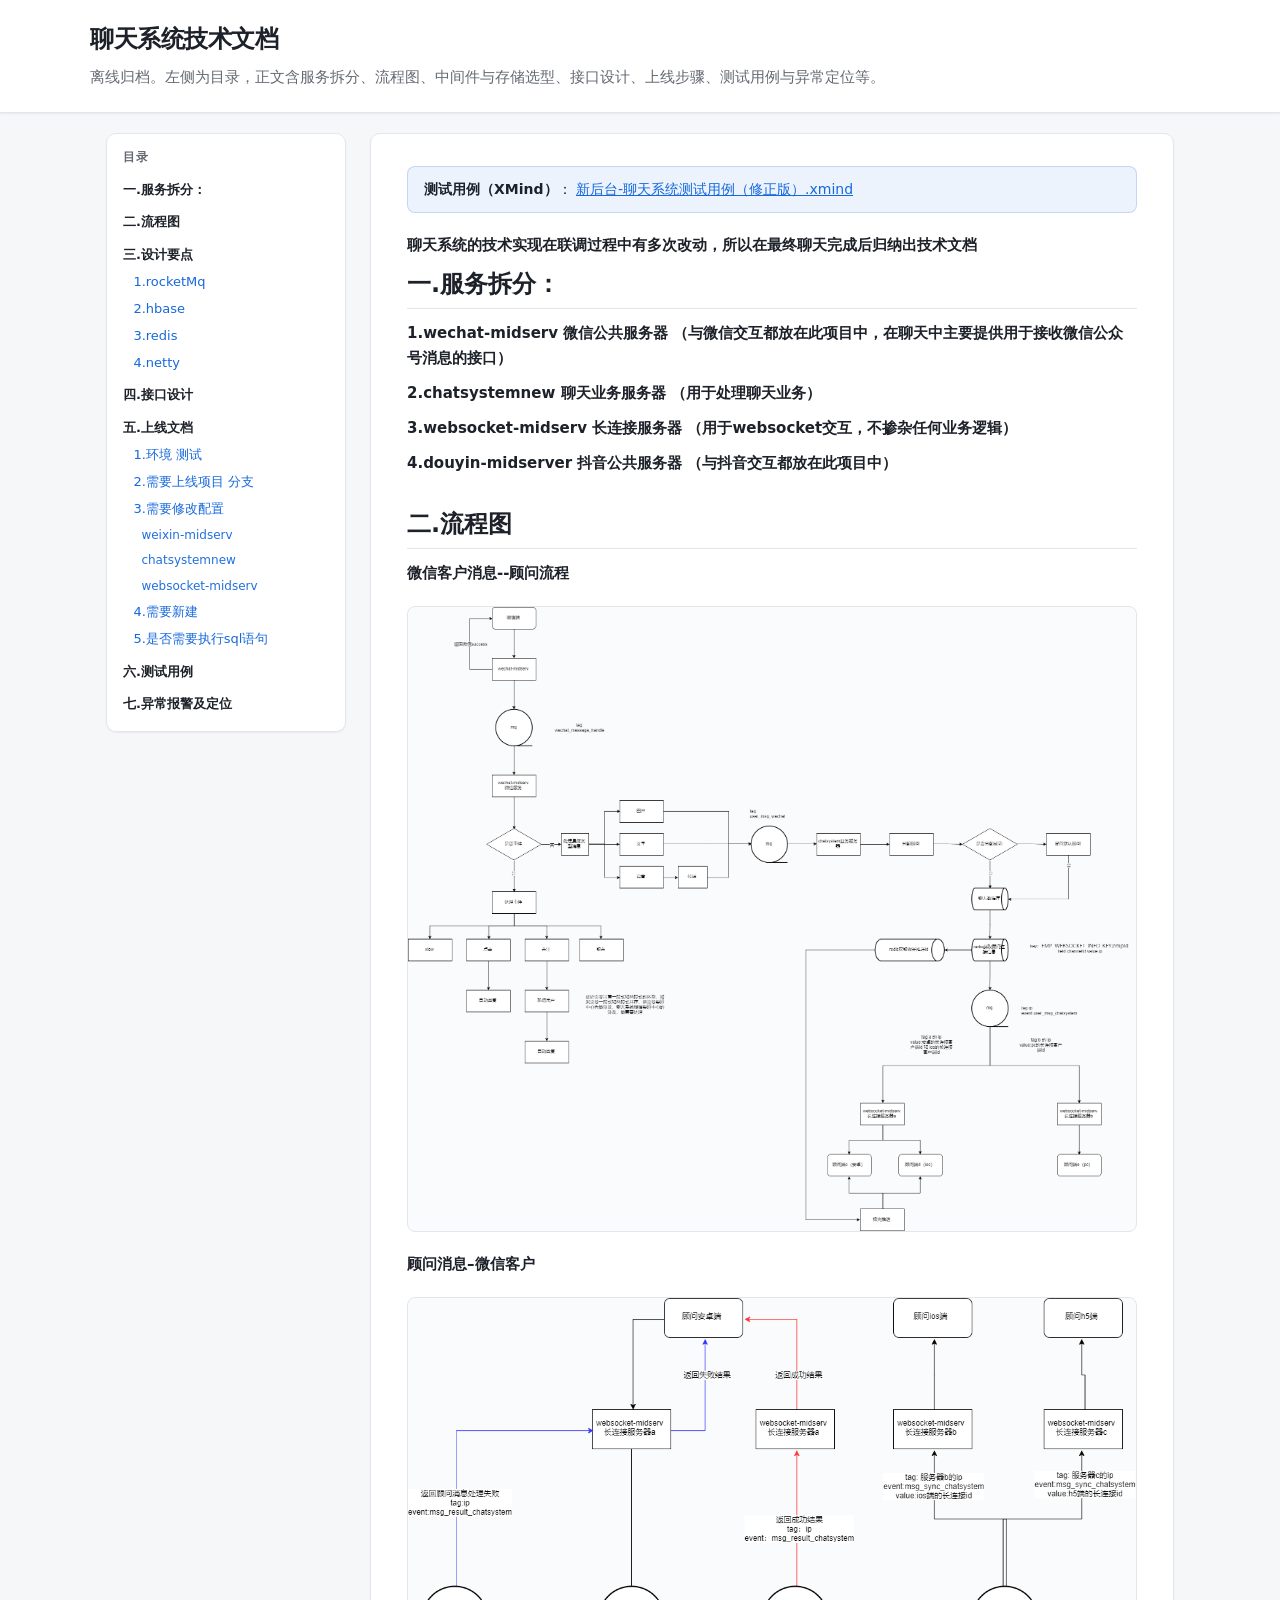
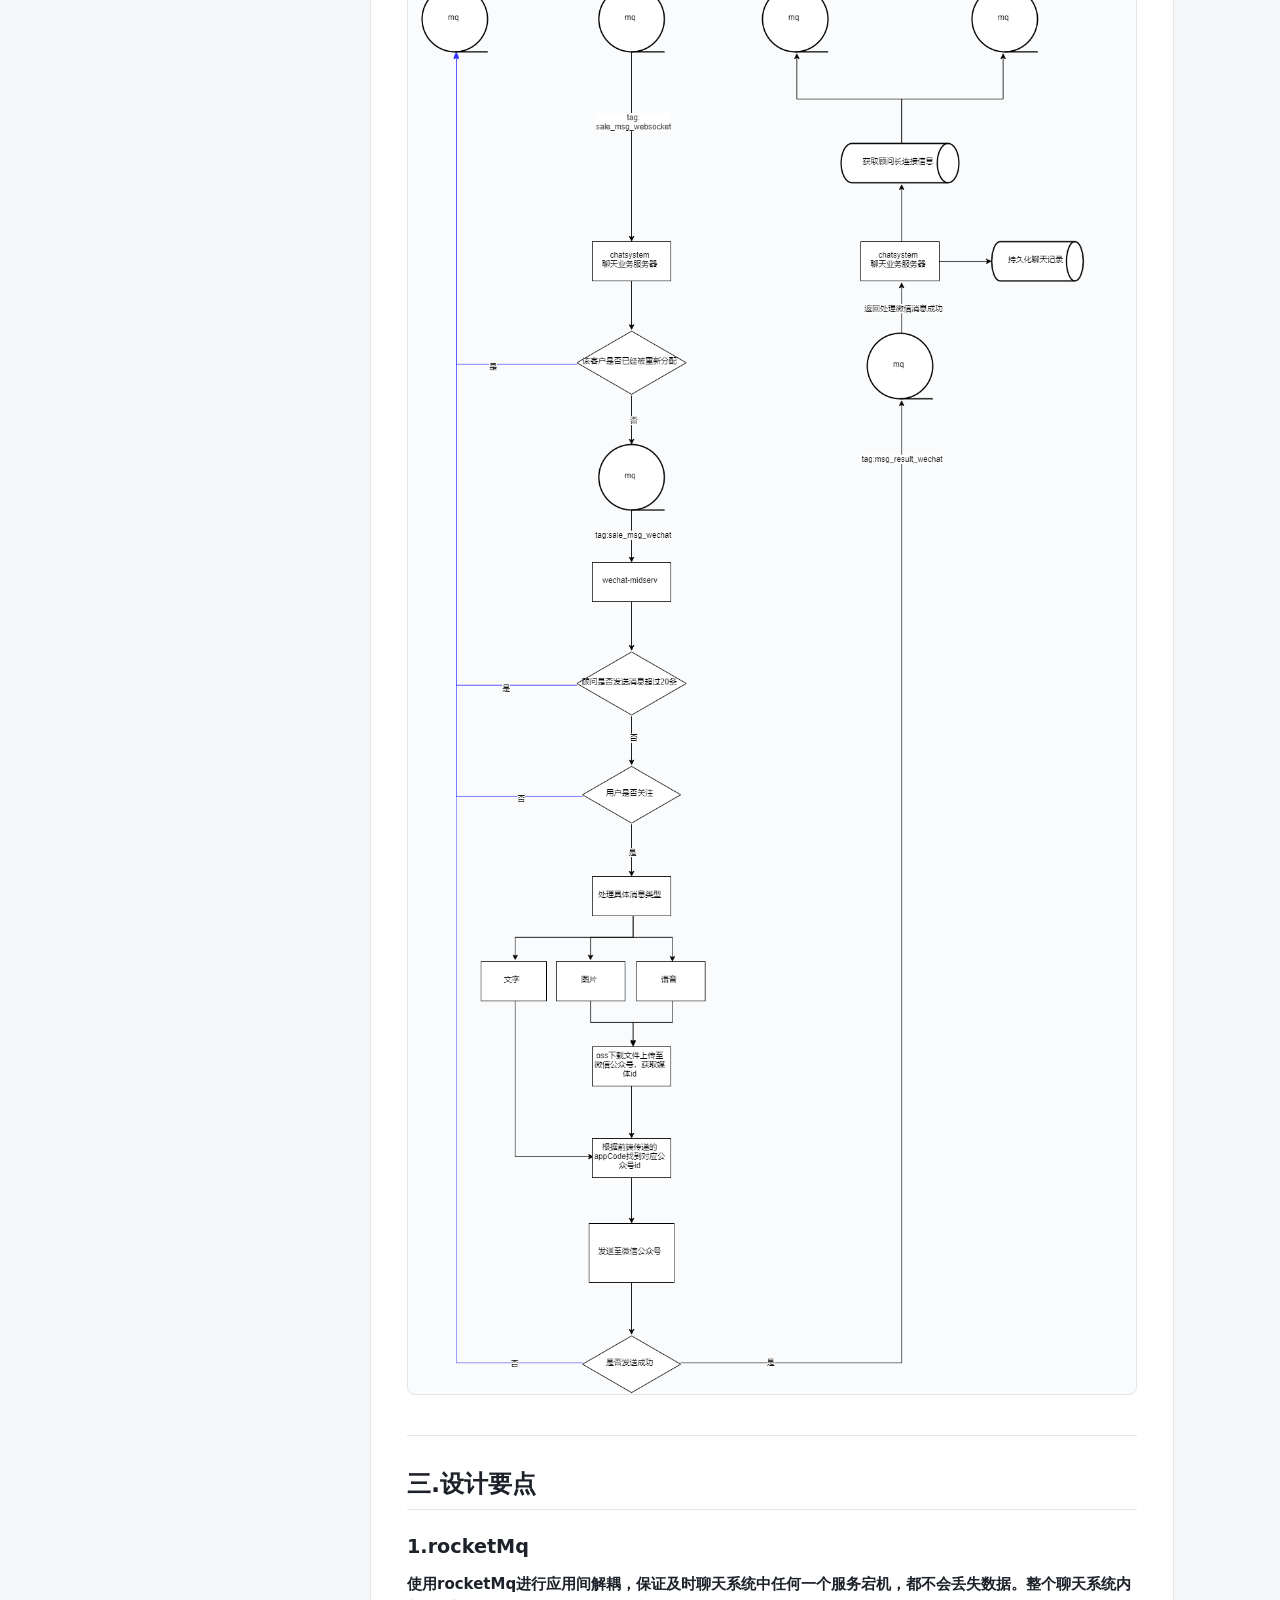
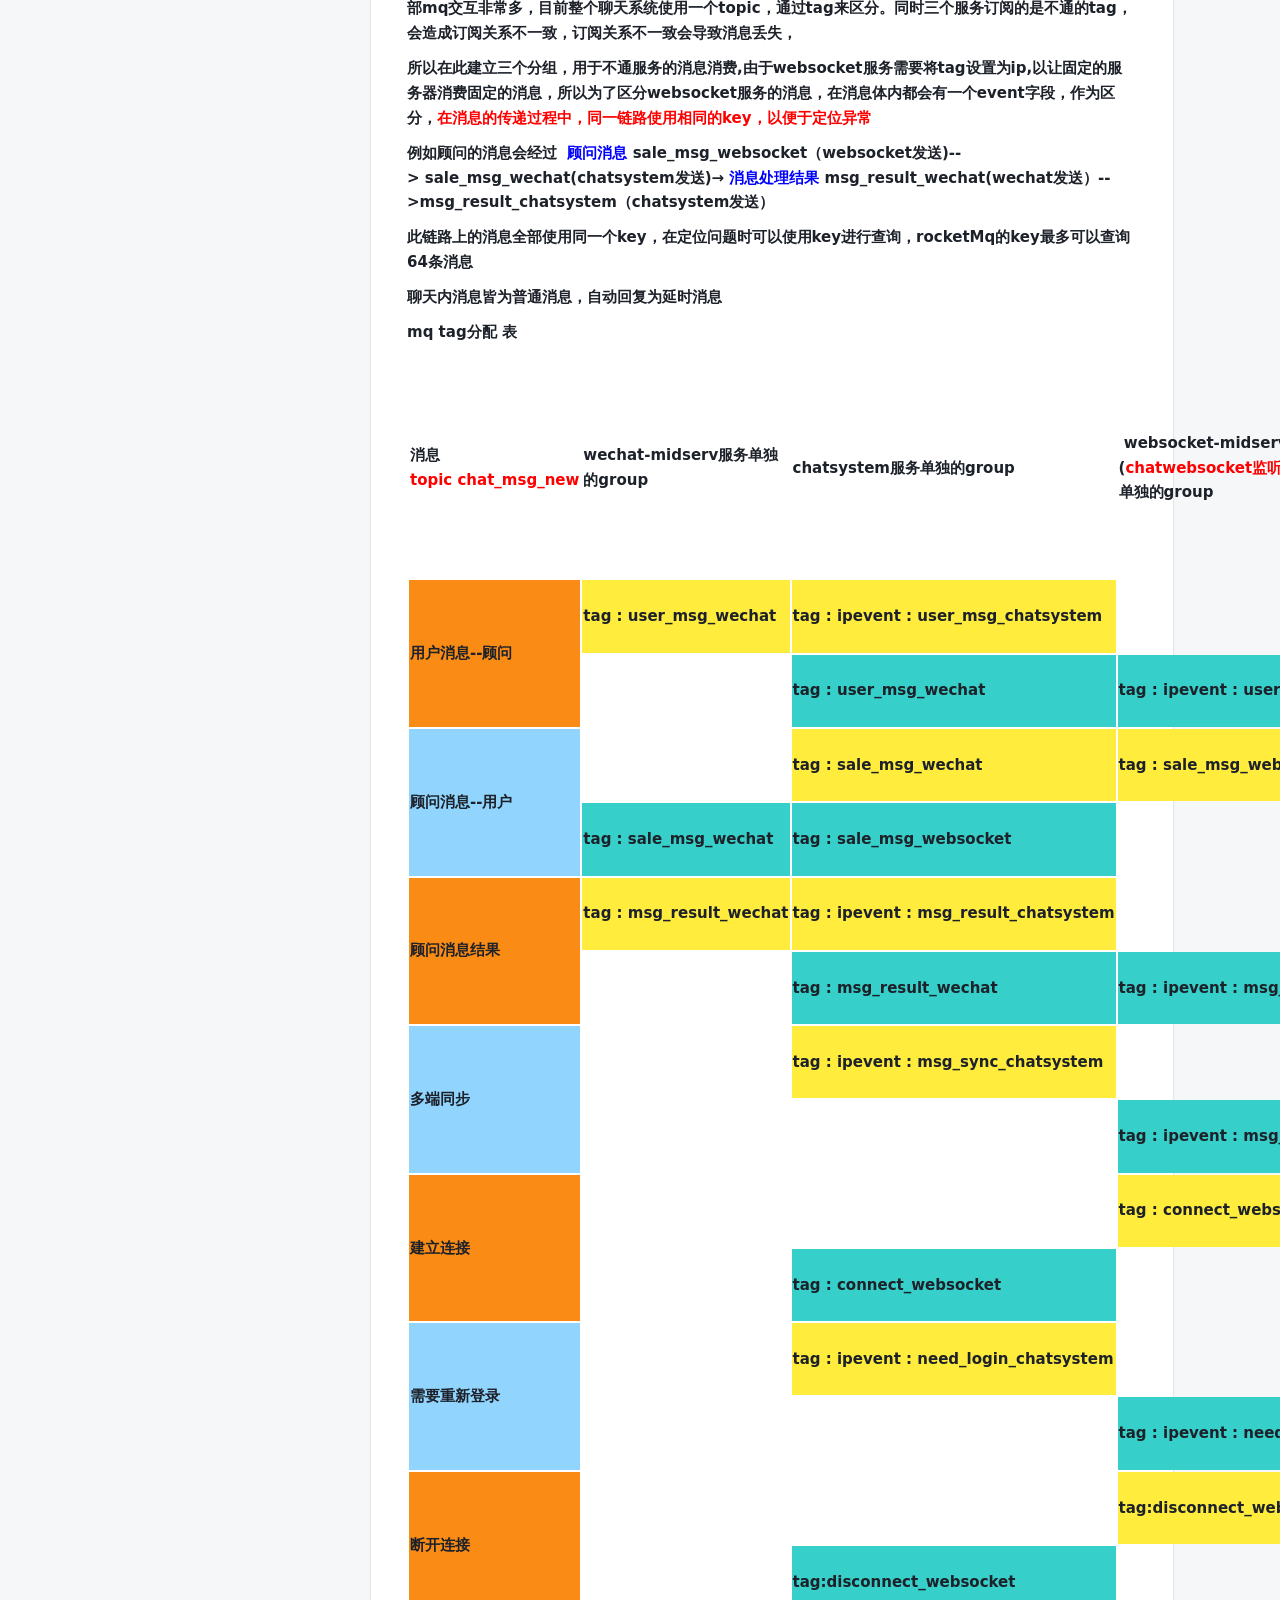
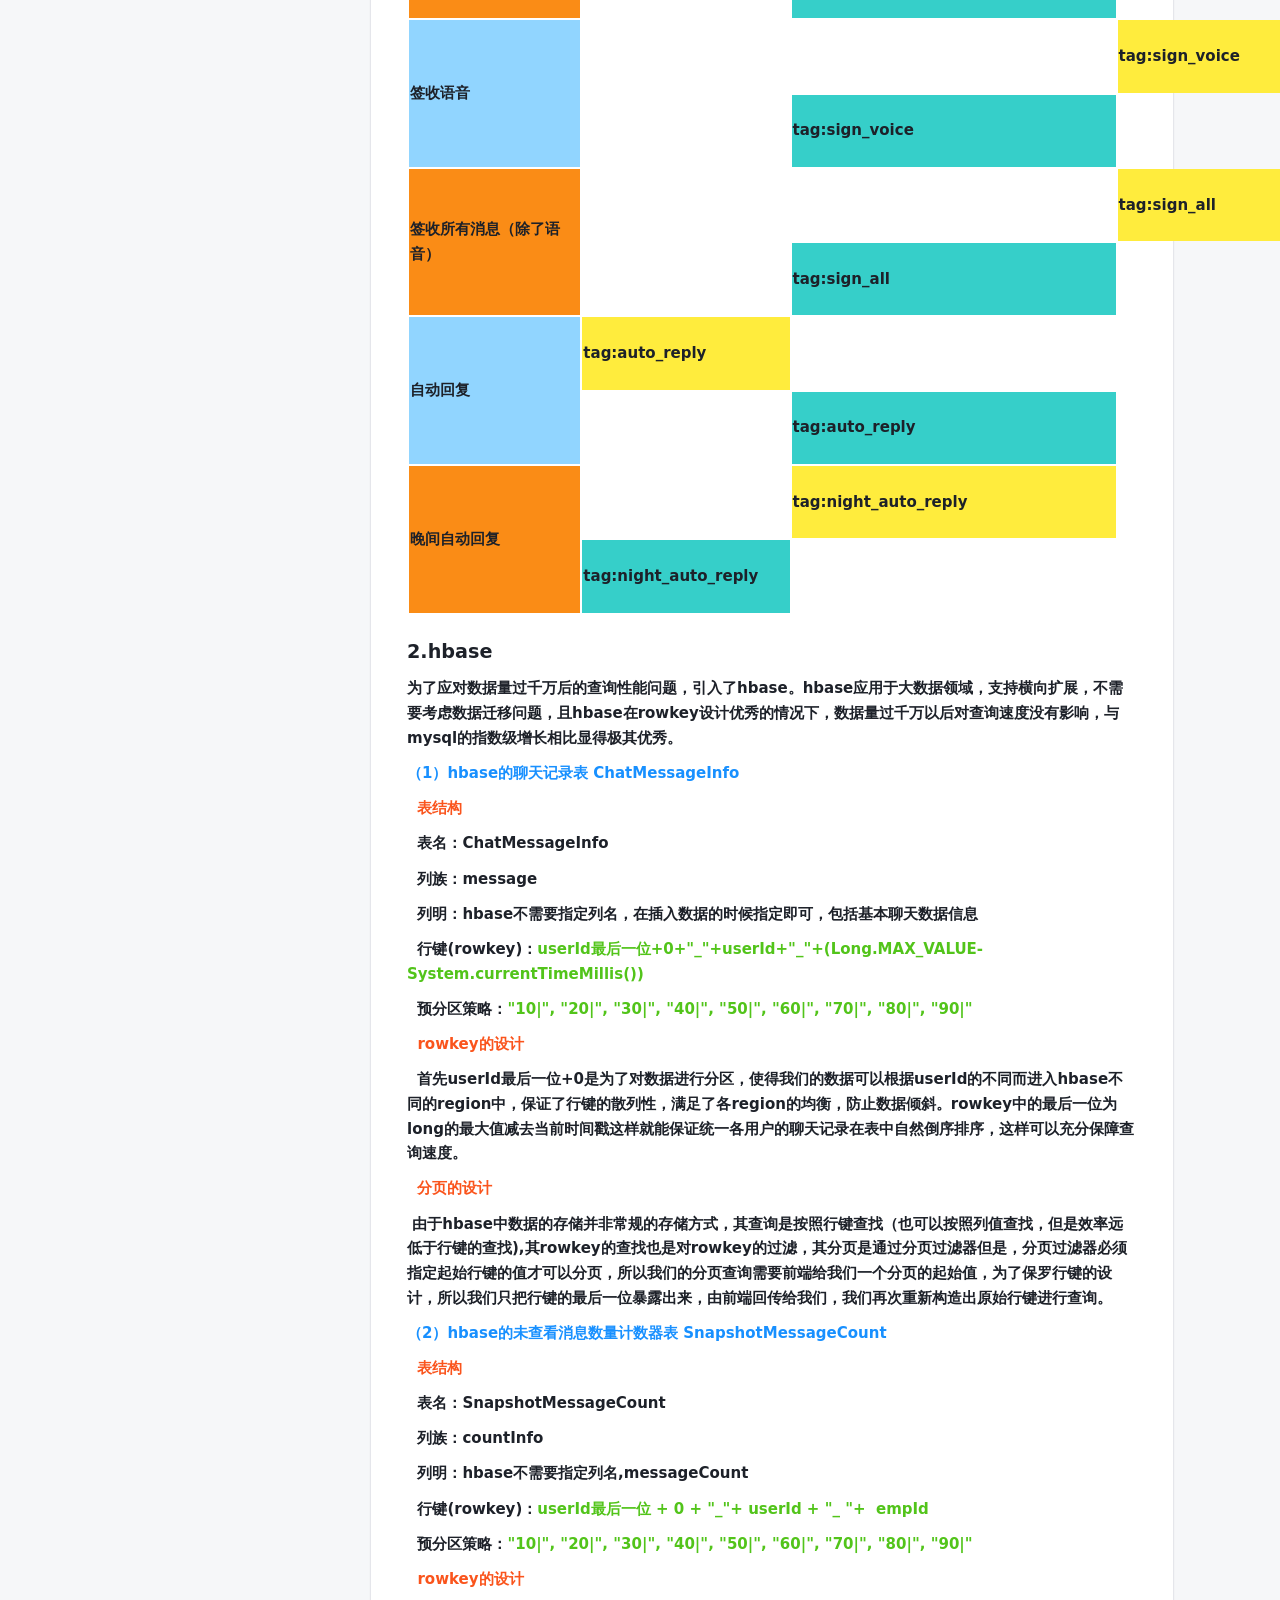
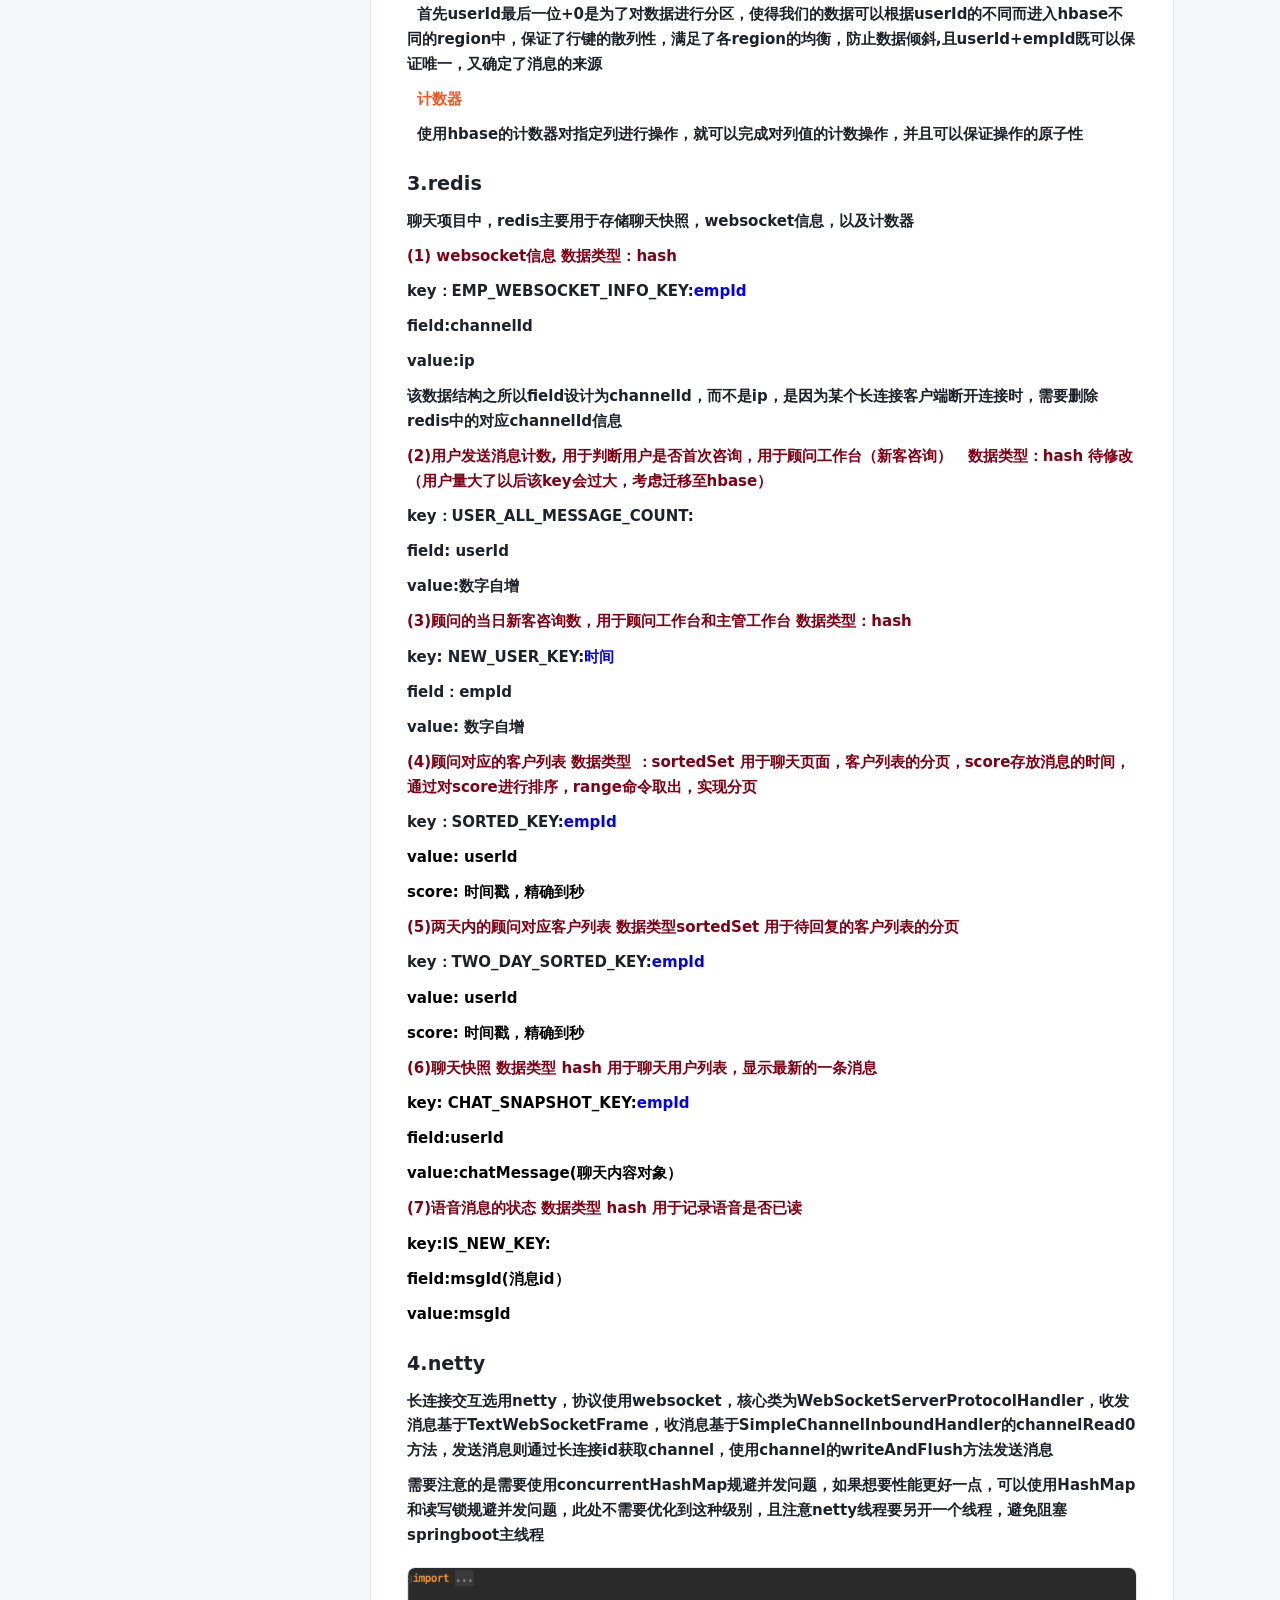
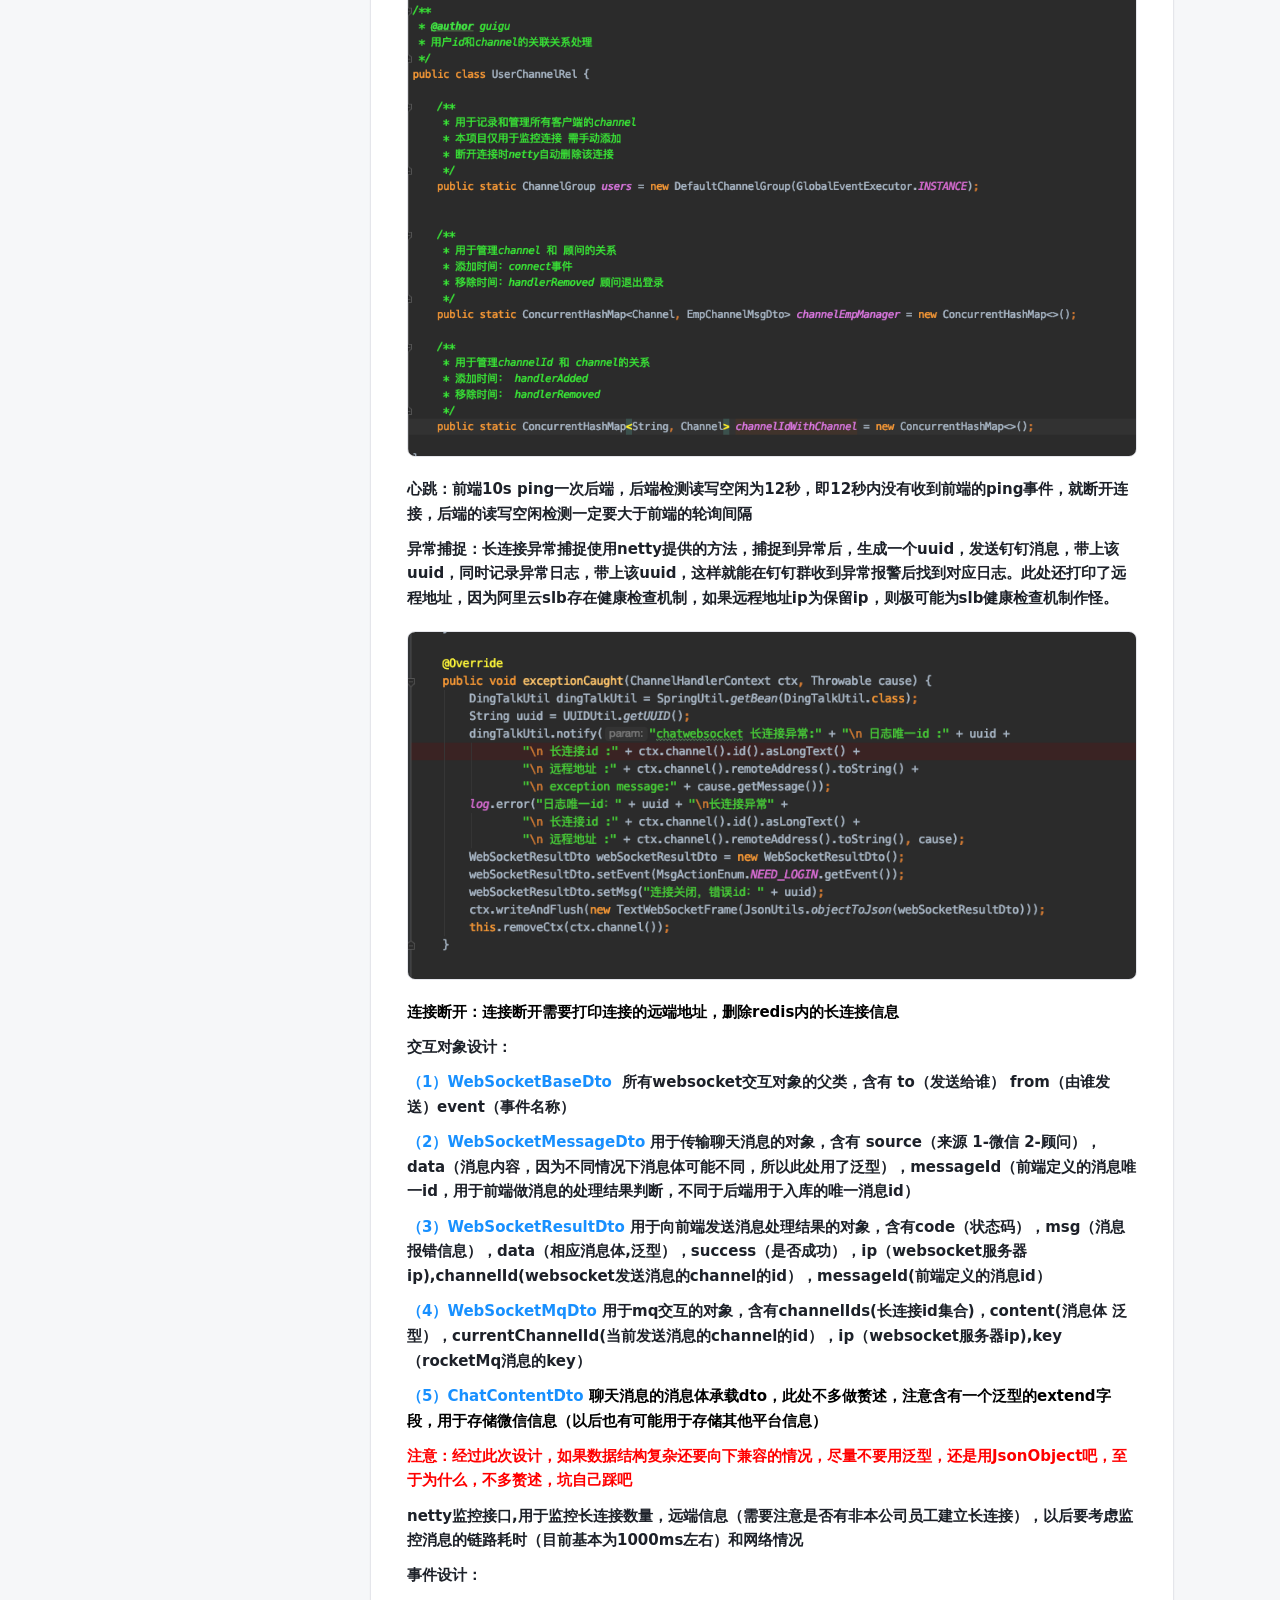
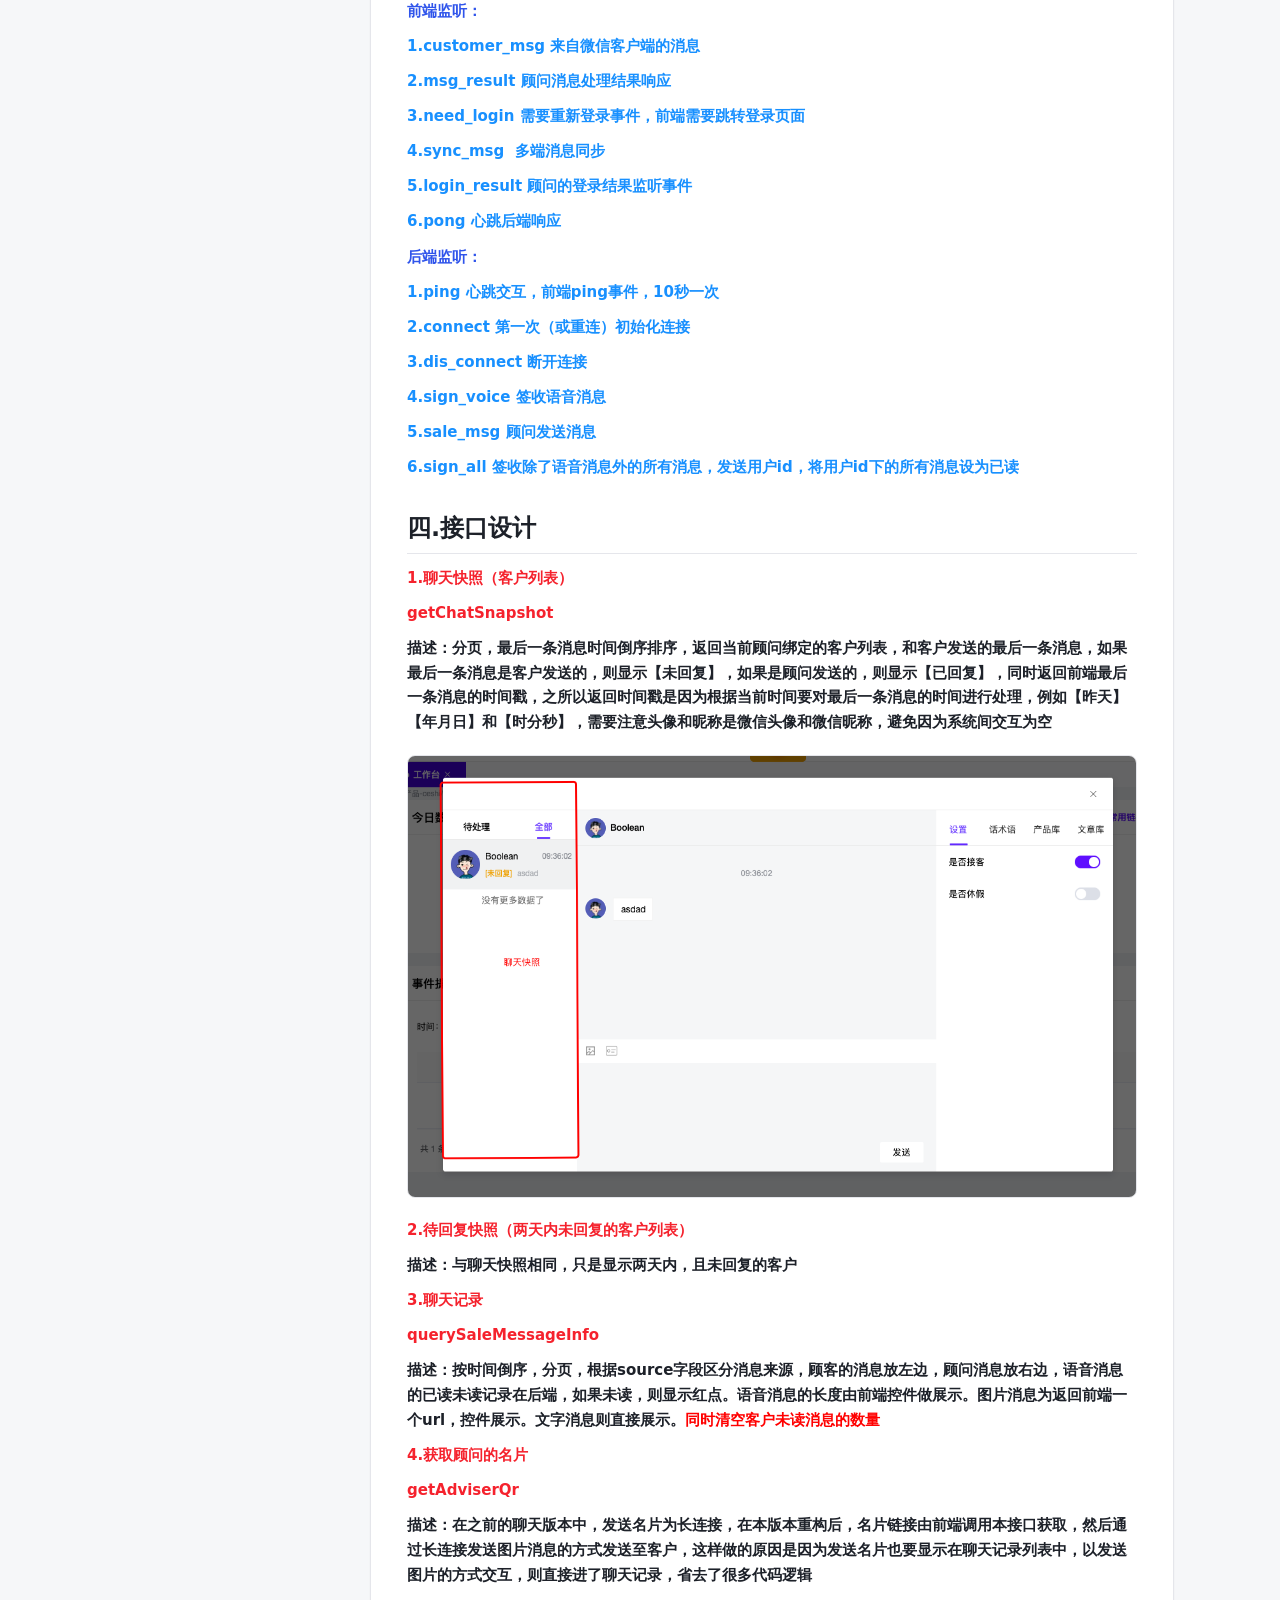
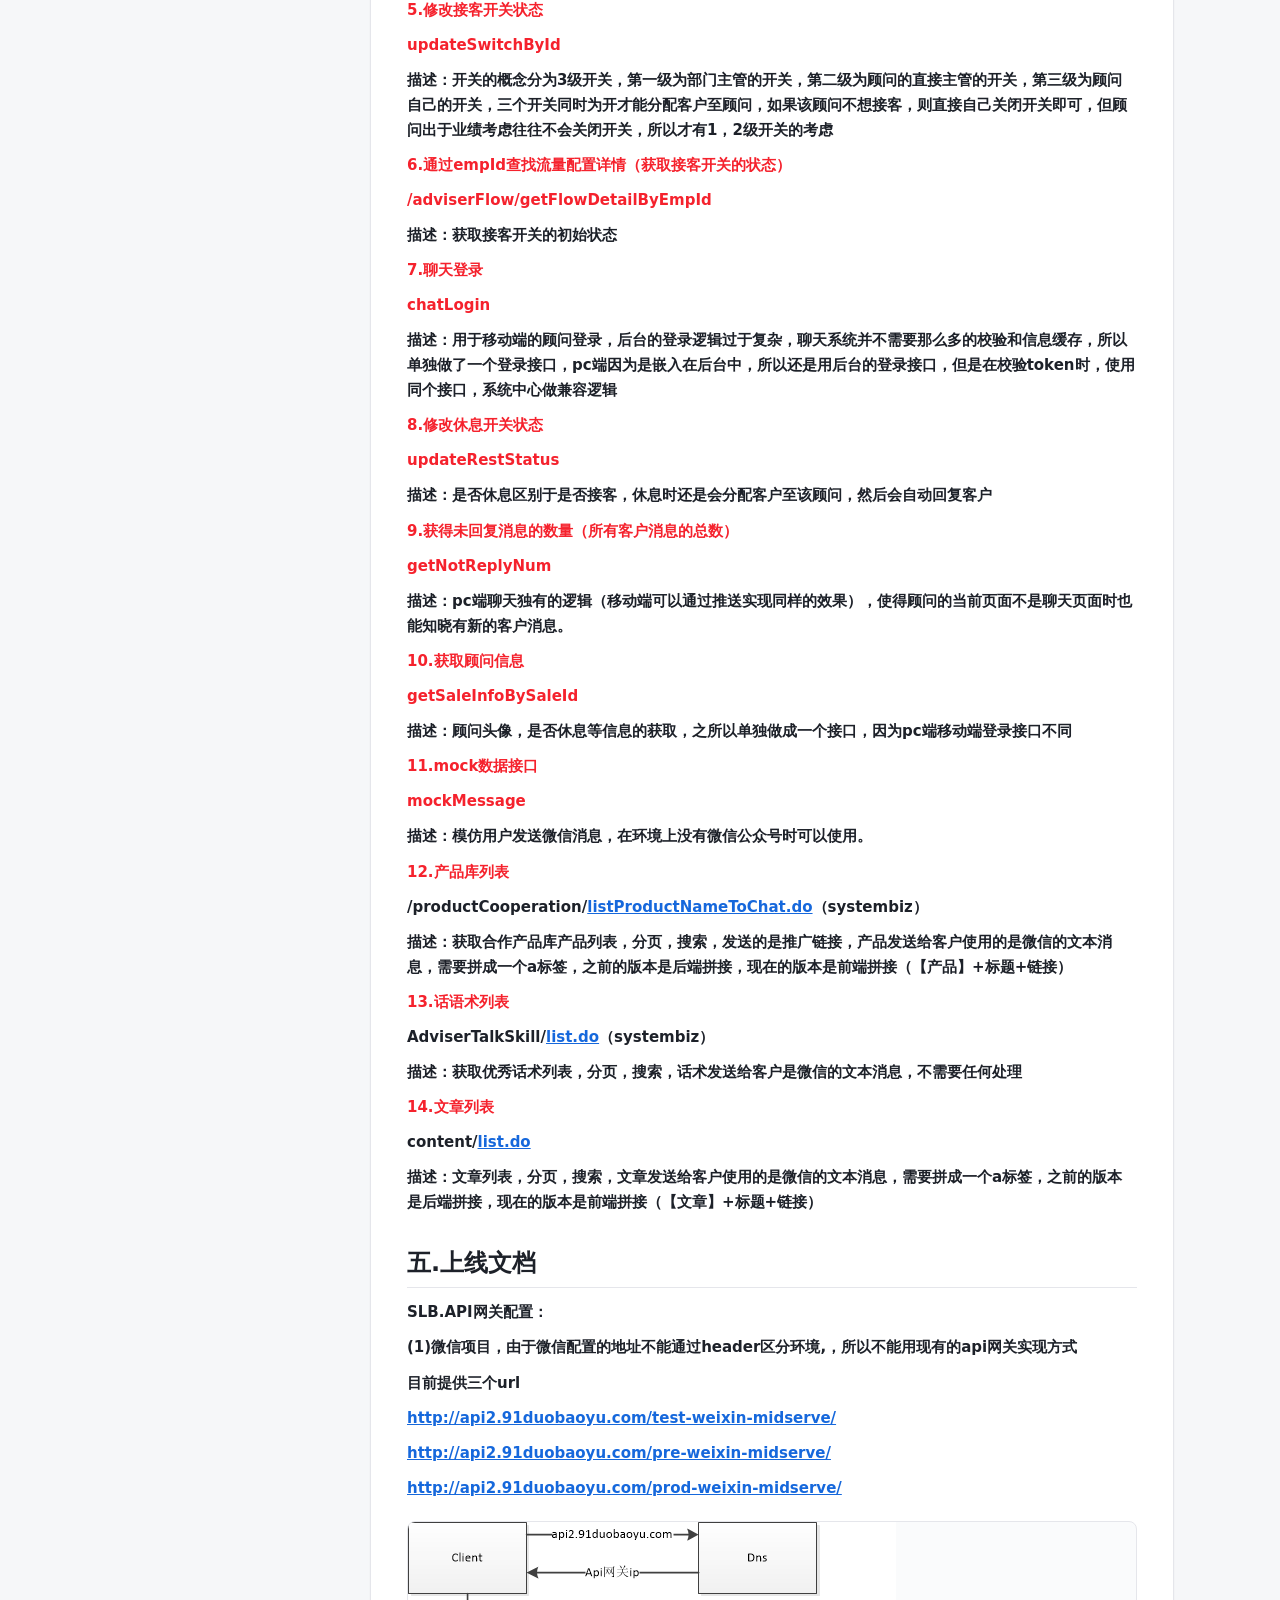
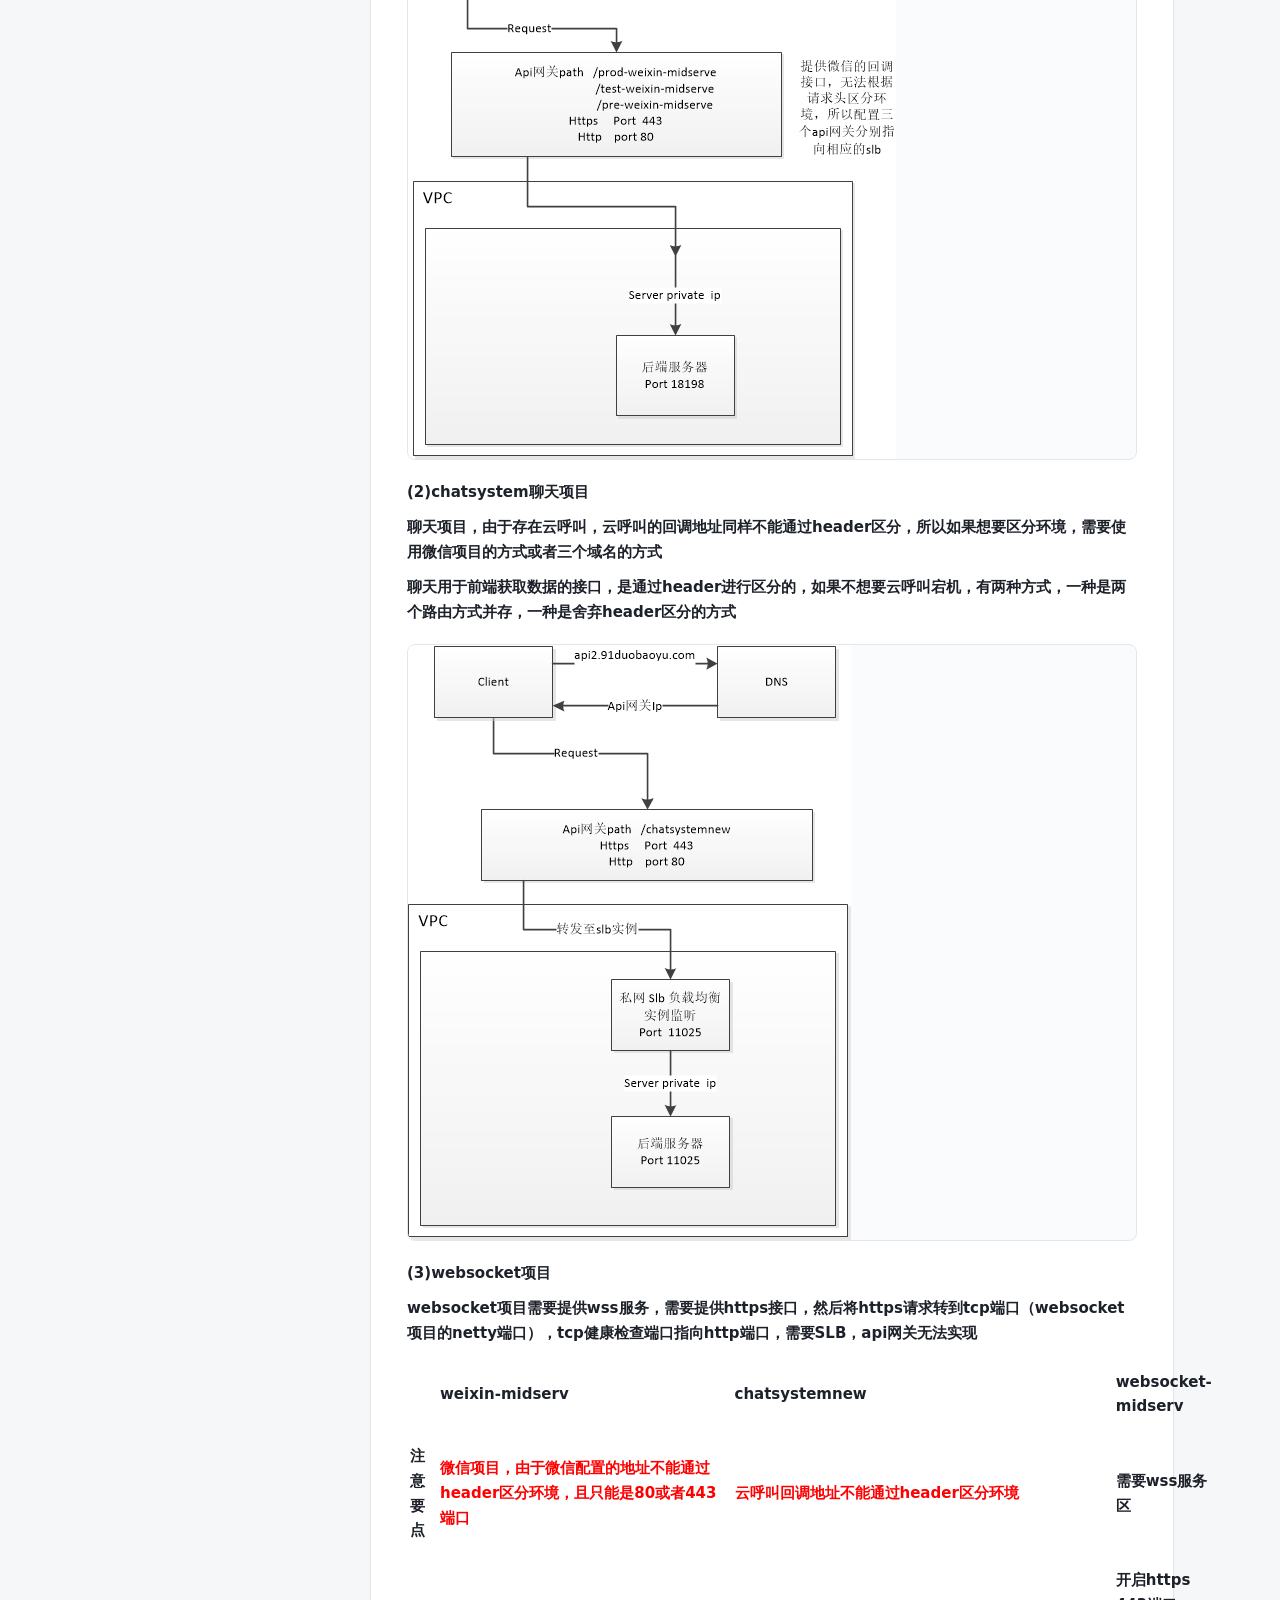
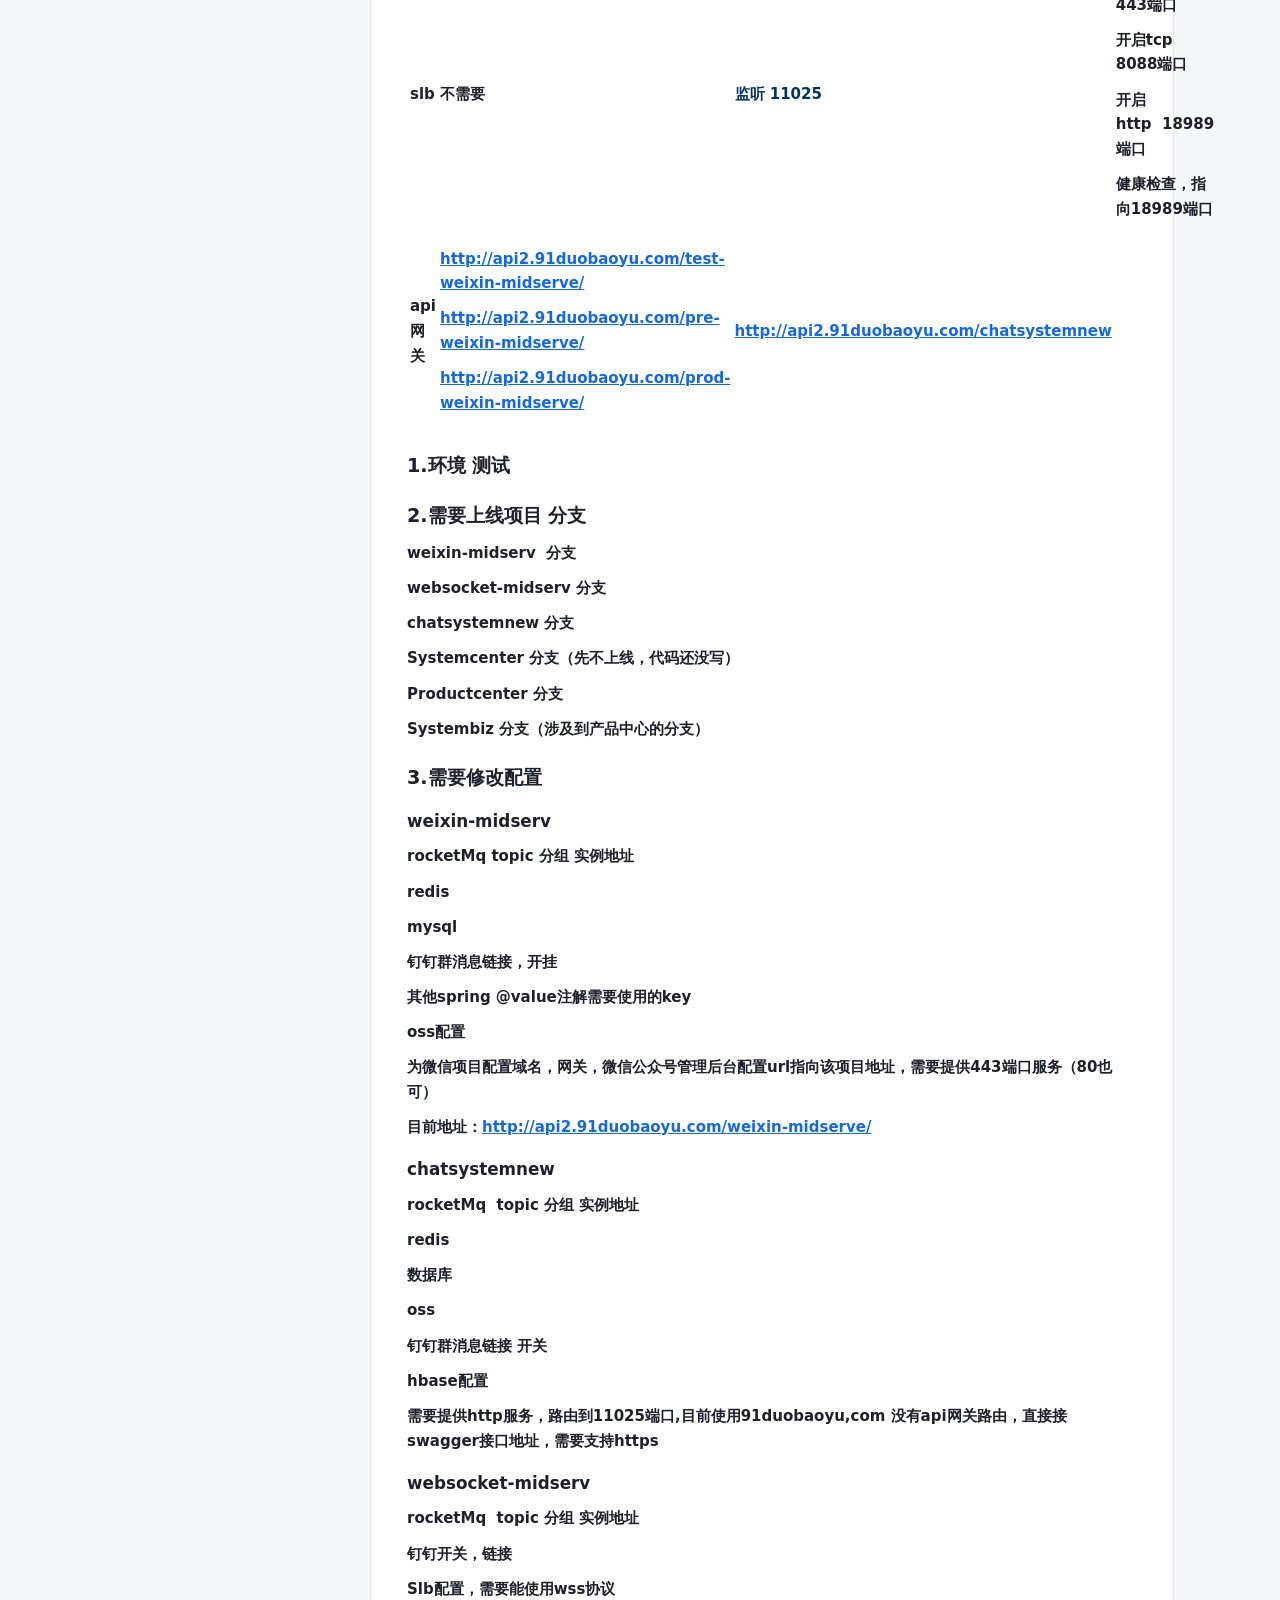
==== commit 6a957aa2: "Add local XMind test case link in index.html and style it with CSS; implement truncation logic in re" ====
--- a/index.html
+++ b/index.html
@@ -44,14 +44,14 @@
 
       <main class="doc-main">
         <div class="doc-paper">
+          <p class="local-xmind-link">
+            <strong>测试用例（XMind）</strong>：
+            <a href="./聊天系统技术文档_files/新后台-聊天系统测试用例（修正版）.xmind">新后台-聊天系统测试用例（修正版）.xmind</a>
+          </p>
           <article class="ne-viewer lakex-yuque-theme-light ne-typography-traditional" id="doc">
             <div class="ne-viewer-body">
-
-
-
-
 <ne-p id="uf239e292" data-lake-id="uf239e292"><ne-text id="u901be761" ne-bold="true">聊天系统的技术实现在联调过程中有多次改动，所以在最终聊天完成后归纳出技术文档</ne-text><span class="ne-viewer-b-filler" ne-filler="block"><br></span></ne-p><ne-p id="u064e5bb3" data-lake-id="u064e5bb3"><span class="ne-viewer-b-filler" ne-filler="block"><br></span></ne-p><ne-h1 id="hFz8Y" data-lake-id="hFz8Y"><ne-heading-ext><ne-heading-anchor><span><div class="ne-icon ne-icon-card-h1" data-name="card-h1"><svg class="ne-icon-symbol" aria-hidden="true"><use xlink:href="#ne-card-h1"></use></svg></div></span></ne-heading-anchor><ne-heading-fold><div class="ne-heading-folding-inner"><div class="ne-icon ne-lark-icon" data-name="ReviewArrowDown"><svg xmlns="http://www.w3.org/2000/svg" xmlns:xlink="http://www.w3.org/1999/xlink" viewBox="0 0 256 256" class="larkui-icon larkui-icon-review-arrow-down" width="1em" height="1em"><defs><path id="3742204692a" d="M0 0h256v256H0z"></path></defs><g fill="none" fill-rule="evenodd"><mask id="3742204692b" fill="#fff"><use xlink:href="#3742204692a"></use></mask><path fill="currentColor" fill-rule="nonzero" d="M181.1 118.925 135 165.096a9.889 9.889 0 0 1-14 0l-46.1-46.17c-3.866-3.873-3.866-10.15 0-14.022a9.892 9.892 0 0 1 7-2.904h92.2c5.468 0 9.9 4.439 9.9 9.915a9.922 9.922 0 0 1-2.9 7.01Z" mask="url(#3742204692b)"></path></g></svg></div></div></ne-heading-fold></ne-heading-ext><ne-heading-content><ne-text id="u42f0aa27" ne-bold="true" style="color: rgb(255, 0, 0);">一.服务拆分</ne-text><ne-text id="ua761515b" ne-bold="true">：</ne-text><span class="ne-viewer-b-filler" ne-filler="block"><br></span></ne-heading-content></ne-h1><ne-p id="u95e48d92" data-lake-id="u95e48d92"><span class="ne-viewer-b-filler" ne-filler="block"><br></span></ne-p><ne-p id="u169217f0" data-lake-id="u169217f0"><ne-text id="ua6e819dd" ne-bold="true">1.wechat-midserv 微信公共服务器 （与微信交互都放在此项目中，在聊天中主要提供用于接收微信公众号消息的接口）</ne-text><span class="ne-viewer-b-filler" ne-filler="block"><br></span></ne-p><ne-p id="ua7e9557a" data-lake-id="ua7e9557a"><ne-text id="ued6dff10" ne-bold="true">2.chatsystemnew 聊天业务服务器 （用于处理聊天业务）</ne-text><span class="ne-viewer-b-filler" ne-filler="block"><br></span></ne-p><ne-p id="ubb4e9e78" data-lake-id="ubb4e9e78"><ne-text id="u18aa96a0" ne-bold="true">3.websocket-midserv 长连接服务器 （用于websocket交互，不掺杂任何业务逻辑）</ne-text><span class="ne-viewer-b-filler" ne-filler="block"><br></span></ne-p><ne-p id="u8cf4e657" data-lake-id="u8cf4e657"><ne-text id="u035ae2bb" ne-bold="true">4.douyin-midserver 抖音公共服务器 （与抖音交互都放在此项目中）</ne-text><span class="ne-viewer-b-filler" ne-filler="block"><br></span></ne-p><ne-p id="uf8081d18" data-lake-id="uf8081d18"><ne-text id="u2030159c" ne-bold="true"></ne-text><span class="ne-viewer-b-filler" ne-filler="block"><br></span></ne-p><ne-p id="ue236813c" data-lake-id="ue236813c"><ne-text id="ue51b2f66" ne-bold="true"></ne-text><span class="ne-viewer-b-filler" ne-filler="block"><br></span></ne-p><ne-h1 id="RYNsk" data-lake-id="RYNsk"><ne-heading-ext><ne-heading-anchor><span><div class="ne-icon ne-icon-card-h1" data-name="card-h1"><svg class="ne-icon-symbol" aria-hidden="true"><use xlink:href="#ne-card-h1"></use></svg></div></span></ne-heading-anchor><ne-heading-fold><div class="ne-heading-folding-inner"><div class="ne-icon ne-lark-icon" data-name="ReviewArrowDown"><svg xmlns="http://www.w3.org/2000/svg" xmlns:xlink="http://www.w3.org/1999/xlink" viewBox="0 0 256 256" class="larkui-icon larkui-icon-review-arrow-down" width="1em" height="1em"><defs><path id="3742204692a" d="M0 0h256v256H0z"></path></defs><g fill="none" fill-rule="evenodd"><mask id="3742204692b" fill="#fff"><use xlink:href="#3742204692a"></use></mask><path fill="currentColor" fill-rule="nonzero" d="M181.1 118.925 135 165.096a9.889 9.889 0 0 1-14 0l-46.1-46.17c-3.866-3.873-3.866-10.15 0-14.022a9.892 9.892 0 0 1 7-2.904h92.2c5.468 0 9.9 4.439 9.9 9.915a9.922 9.922 0 0 1-2.9 7.01Z" mask="url(#3742204692b)"></path></g></svg></div></div></ne-heading-fold></ne-heading-ext><ne-heading-content><ne-text id="ubbeb6123" ne-bold="true" style="color: rgb(255, 0, 0);">二.流程图</ne-text><span class="ne-viewer-b-filler" ne-filler="block"><br></span></ne-heading-content></ne-h1><ne-p id="ubf072430" data-lake-id="ubf072430"><span class="ne-viewer-b-filler" ne-filler="block"><br></span></ne-p><ne-p id="u70276bfb" data-lake-id="u70276bfb"><span class="ne-viewer-b-filler" ne-filler="block"><br></span></ne-p><ne-p id="ue095b8a6" data-lake-id="ue095b8a6"><ne-text id="u11bc5401" ne-bold="true">微信客户消息--顾问流程</ne-text><span class="ne-viewer-b-filler" ne-filler="block"><br></span></ne-p><ne-p id="u4d7526a8" data-lake-id="u4d7526a8"><span class="ne-viewer-b-filler" ne-filler="block"><br></span></ne-p><ne-p id="uac821da9" data-lake-id="uac821da9"><ne-card data-card-name="image" data-card-type="inline" id="w6TP5" data-event-boundary="card"><div class="ne-card-container"><div class="ne-image-wrap ne-image-loaded ne-image-style-none" data-testid="ne-card-image"><div class="ne-ui-image-inner-button-wrap"></div><div class="ne-ui-image-ocr-mask"><div class="ne-ui-image-ocr-text" style="font-size: 7.7916667915831646px; left: 13.4375%;top: 0.9721410286382234%;"></div><div class="ne-ui-image-ocr-text" style="font-size: 7.791649178356701px; left: 67.8125%;top: 37.184397428404445%;">分能惠:</div><div class="ne-ui-image-ocr-text" style="font-size: 8.570805851703414px; left: 77.91666833667334%;top: 37.184397428404445%;">是工龙它城</div><div class="ne-ui-image-ocr-text" style="font-size: 7.791649178356701px; left: 88.75000501002003%;top: 37.184397428404445%;">只图2以配司</div><div class="ne-ui-image-ocr-text" style="font-size: 8.570839579158323px; left: 38.22916833667335%;top: 42.40965225014611%;"></div><div class="ne-ui-image-ocr-text" style="font-size: 7.791675410821649px; left: 78.0208366733467%;top: 46.05518118059614%;">戴天获</div><div class="ne-ui-image-ocr-text" style="font-size: 8.570858316633226px; left: 9.375%;top: 62.21702513150205%;">日司</div><div class="ne-ui-image-ocr-text" style="font-size: 7.79171663326652px; left: 58.12499999999999%;top: 88.70786674459382%;">罗江演榄中</div><div class="ne-ui-image-ocr-text" style="font-size: 7.79171663326652px; left: 68.02083166332665%;top: 88.70786674459382%;">所消南饼mm</div></div><div class="ne-image-box" style=""><img width="1996" class="ne-image ne-image-preview" alt="image.png" draggable="true" src="./聊天系统技术文档_files/1575888686979-ae6e13de-b31c-4e2c-a8be-7a381cf00b9e.png"></div></div></div></ne-card><span class="ne-viewer-b-filler" ne-filler="block"><br></span></ne-p><ne-p id="u74fa39ea" data-lake-id="u74fa39ea"><ne-text id="u1f6cacf9" ne-bold="true">顾问消息–微信客户</ne-text><span class="ne-viewer-b-filler" ne-filler="block"><br></span></ne-p><ne-p id="ue1f3b87c" data-lake-id="ue1f3b87c"><ne-text id="u2c1f99f9" ne-bold="true">
-</ne-text><ne-card data-card-name="image" data-card-type="inline" id="yZqKq" data-event-boundary="card"><div class="ne-card-container"><div class="ne-image-wrap ne-image-loaded ne-image-style-none" data-testid="ne-card-image"><div class="ne-ui-image-inner-button-wrap"></div><div class="ne-ui-image-ocr-mask"><div class="ne-ui-image-ocr-text" style="font-size: 19.970348848920874px; left: 49.02784172661871%;top: 7.2916665380162105%;">中品</div><div class="ne-ui-image-ocr-text" style="font-size: 23.601323812949673px; left: 0%;top: 11.041666152064838%;">社件乐</div><div class="ne-ui-image-ocr-text" style="font-size: 18.154874820143885px; left: 25.970192446043168%;top: 32.5%;">一品时</div></div><div class="ne-image-box" style=""><img width="1112" class="ne-image ne-image-preview" alt="image.png" draggable="true" src="./聊天系统技术文档_files/1575888765368-debe16de-b932-40d8-9762-0413e2a34a64.png"></div></div></div></ne-card><span class="ne-viewer-b-filler" ne-filler="block"><br></span></ne-p><ne-h1 id="lxUZV" data-lake-id="lxUZV"><ne-heading-ext><ne-heading-anchor><span><div class="ne-icon ne-icon-card-h1" data-name="card-h1"><svg class="ne-icon-symbol" aria-hidden="true"><use xlink:href="#ne-card-h1"></use></svg></div></span></ne-heading-anchor><ne-heading-fold><div class="ne-heading-folding-inner"><div class="ne-icon ne-lark-icon" data-name="ReviewArrowDown"><svg xmlns="http://www.w3.org/2000/svg" xmlns:xlink="http://www.w3.org/1999/xlink" viewBox="0 0 256 256" class="larkui-icon larkui-icon-review-arrow-down" width="1em" height="1em"><defs><path id="3742204692a" d="M0 0h256v256H0z"></path></defs><g fill="none" fill-rule="evenodd"><mask id="3742204692b" fill="#fff"><use xlink:href="#3742204692a"></use></mask><path fill="currentColor" fill-rule="nonzero" d="M181.1 118.925 135 165.096a9.889 9.889 0 0 1-14 0l-46.1-46.17c-3.866-3.873-3.866-10.15 0-14.022a9.892 9.892 0 0 1 7-2.904h92.2c5.468 0 9.9 4.439 9.9 9.915a9.922 9.922 0 0 1-2.9 7.01Z" mask="url(#3742204692b)"></path></g></svg></div></div></ne-heading-fold></ne-heading-ext><ne-heading-content><span class="ne-viewer-b-filler" ne-filler="block"><br></span></ne-heading-content></ne-h1><ne-h1 id="v38rY" data-lake-id="v38rY"><ne-heading-ext><ne-heading-anchor><span><div class="ne-icon ne-icon-card-h1" data-name="card-h1"><svg class="ne-icon-symbol" aria-hidden="true"><use xlink:href="#ne-card-h1"></use></svg></div></span></ne-heading-anchor><ne-heading-fold><div class="ne-heading-folding-inner"><div class="ne-icon ne-lark-icon" data-name="ReviewArrowDown"><svg xmlns="http://www.w3.org/2000/svg" xmlns:xlink="http://www.w3.org/1999/xlink" viewBox="0 0 256 256" class="larkui-icon larkui-icon-review-arrow-down" width="1em" height="1em"><defs><path id="3742204692a" d="M0 0h256v256H0z"></path></defs><g fill="none" fill-rule="evenodd"><mask id="3742204692b" fill="#fff"><use xlink:href="#3742204692a"></use></mask><path fill="currentColor" fill-rule="nonzero" d="M181.1 118.925 135 165.096a9.889 9.889 0 0 1-14 0l-46.1-46.17c-3.866-3.873-3.866-10.15 0-14.022a9.892 9.892 0 0 1 7-2.904h92.2c5.468 0 9.9 4.439 9.9 9.915a9.922 9.922 0 0 1-2.9 7.01Z" mask="url(#3742204692b)"></path></g></svg></div></div></ne-heading-fold></ne-heading-ext><ne-heading-content><ne-text id="u205febaa" ne-bold="true" style="color: rgb(255, 0, 0);">三.设计要点</ne-text><span class="ne-viewer-b-filler" ne-filler="block"><br></span></ne-heading-content></ne-h1><ne-p id="ufd2f7f08" data-lake-id="ufd2f7f08"><span class="ne-viewer-b-filler" ne-filler="block"><br></span></ne-p><ne-h2 id="lv6d5" data-lake-id="lv6d5"><ne-heading-ext><ne-heading-anchor><span><div class="ne-icon ne-icon-card-h2" data-name="card-h2"><svg class="ne-icon-symbol" aria-hidden="true"><use xlink:href="#ne-card-h2"></use></svg></div></span></ne-heading-anchor><ne-heading-fold><div class="ne-heading-folding-inner"><div class="ne-icon ne-lark-icon" data-name="ReviewArrowDown"><svg xmlns="http://www.w3.org/2000/svg" xmlns:xlink="http://www.w3.org/1999/xlink" viewBox="0 0 256 256" class="larkui-icon larkui-icon-review-arrow-down" width="1em" height="1em"><defs><path id="3742204692a" d="M0 0h256v256H0z"></path></defs><g fill="none" fill-rule="evenodd"><mask id="3742204692b" fill="#fff"><use xlink:href="#3742204692a"></use></mask><path fill="currentColor" fill-rule="nonzero" d="M181.1 118.925 135 165.096a9.889 9.889 0 0 1-14 0l-46.1-46.17c-3.866-3.873-3.866-10.15 0-14.022a9.892 9.892 0 0 1 7-2.904h92.2c5.468 0 9.9 4.439 9.9 9.915a9.922 9.922 0 0 1-2.9 7.01Z" mask="url(#3742204692b)"></path></g></svg></div></div></ne-heading-fold></ne-heading-ext><ne-heading-content><ne-text id="u71d65df4">1.rocketMq</ne-text><span class="ne-viewer-b-filler" ne-filler="block"><br></span></ne-heading-content></ne-h2><ne-p id="u78ad8ac6" data-lake-id="u78ad8ac6"><ne-text id="u0c0dc952" ne-bold="true">使用rocketMq进行应用间解耦，保证及时聊天系统中任何一个服务宕机，都不会丢失数据。整个聊天系统内部mq交互非常多，目前整个聊天系统使用一个topic，通过tag来区分。同时三个服务订阅的是不通的tag，会造成订阅关系不一致，订阅关系不一致会导致消息丢失，</ne-text><span class="ne-viewer-b-filler" ne-filler="block"><br></span></ne-p><ne-p id="u2b16789c" data-lake-id="u2b16789c"><ne-text id="u0870480f" ne-bold="true">所以在此建立三个分组，用于不通服务的消息消费,由于websocket服务需要将tag设置为ip,以让固定的服务器消费固定的消息，所以为了区分websocket服务的消息，在消息体内都会有一个event字段，作为区分，</ne-text><ne-text id="u0321eb8a" ne-bold="true" style="color: rgb(255, 0, 0);">在消息的传递过程中，同一链路使用相同的key，以便于定位异常</ne-text><span class="ne-viewer-b-filler" ne-filler="block"><br></span></ne-p><ne-p id="u5359cf3f" data-lake-id="u5359cf3f"><span class="ne-viewer-b-filler" ne-filler="block"><br></span></ne-p><ne-p id="uc439428b" data-lake-id="uc439428b"><ne-text id="u9c19d146" ne-bold="true">例如顾问的消息会经过&nbsp; </ne-text><ne-text id="ue3092624" ne-bold="true" style="color: rgb(0, 0, 255);">顾问消息</ne-text><ne-text id="u938cbac8" ne-bold="true"> sale_msg_websocket（websocket发送)--&gt;&nbsp;sale_msg_wechat(chatsystem发送)→ </ne-text><ne-text id="u627754d1" ne-bold="true" style="color: rgb(0, 0, 255);">消息处理结果</ne-text><ne-text id="u69427711" ne-bold="true"> msg_result_wechat(wechat发送）--&gt;msg_result_chatsystem（chatsystem发送）</ne-text><span class="ne-viewer-b-filler" ne-filler="block"><br></span></ne-p><ne-p id="u9d8f02d7" data-lake-id="u9d8f02d7"><ne-text id="u0437d332" ne-bold="true">此链路上的消息全部使用同一个key，在定位问题时可以使用key进行查询，rocketMq的key最多可以查询64条消息</ne-text><span class="ne-viewer-b-filler" ne-filler="block"><br></span></ne-p><ne-p id="u0a2ae56f" data-lake-id="u0a2ae56f"><span class="ne-viewer-b-filler" ne-filler="block"><br></span></ne-p><ne-p id="uf7d056a9" data-lake-id="uf7d056a9"><ne-text id="u8b3ff700" ne-bold="true">聊天内消息皆为普通消息，自动回复为延时消息</ne-text><span class="ne-viewer-b-filler" ne-filler="block"><br></span></ne-p><ne-p id="u49c40b0f" data-lake-id="u49c40b0f"><span class="ne-viewer-b-filler" ne-filler="block"><br></span></ne-p><ne-p id="u244b5433" data-lake-id="u244b5433"><ne-text id="u988367b5" ne-bold="true">mq tag分配 表</ne-text><span class="ne-viewer-b-filler" ne-filler="block"><br></span></ne-p><ne-table-hole id="ub9ea5270" data-lake-id="ub9ea5270" class="ne-table-hole"><ne-table-wrap class="" id="DdOeW" data-lake-id="DdOeW"><ne-table-inner-wrap><ne-table-box><table class="ne-table" style="width: 744px;"><colgroup><col width="101"><col width="190"><col width="201"><col width="196"><col width="55"></colgroup><tbody class="ne-table-inner"><tr class="ne-tr" style="height: 33px;"><td class="ne-td" data-col="0"><div class="ne-td-content"><ne-p id="uc1efbf59" data-lake-id="uc1efbf59"><ne-text id="uf11cec4d" ne-bold="true">消息</ne-text><ne-text id="u9d833ab2" ne-bold="true" style="color: rgb(255, 0, 0);">topic&nbsp;chat_msg_new</ne-text><span class="ne-viewer-b-filler" ne-filler="block"><br></span></ne-p></div><div class="ne-td-diff" style="display: none;"></div><div class="ne-td-break" contenteditable="false"></div></td><td class="ne-td" data-col="1"><div class="ne-td-content"><ne-p id="u93bb6974" data-lake-id="u93bb6974"><ne-text id="u010b0f18" ne-bold="true">wechat-midserv服务</ne-text><ne-text id="ub4663c91" ne-bold="true">单独的group</ne-text><span class="ne-viewer-b-filler" ne-filler="block"><br></span></ne-p></div><div class="ne-td-diff" style="display: none;"></div><div class="ne-td-break" contenteditable="false"></div></td><td class="ne-td" data-col="2"><div class="ne-td-content"><ne-p id="u7ce7c638" data-lake-id="u7ce7c638"><ne-text id="u23243b89" ne-bold="true">chatsystem服务</ne-text><ne-text id="u224b46b2" ne-bold="true">单独的group</ne-text><span class="ne-viewer-b-filler" ne-filler="block"><br></span></ne-p></div><div class="ne-td-diff" style="display: none;"></div><div class="ne-td-break" contenteditable="false"></div></td><td class="ne-td" data-col="3"><div class="ne-td-content"><ne-p id="u942b9adf" data-lake-id="u942b9adf"><ne-text id="u749c7f21" ne-bold="true">&nbsp;websocket-midserv服务(</ne-text><ne-text id="ude945f1b" ne-bold="true" style="color: rgb(255, 0, 0);">chatwebsocket监听的消息，tag需要为ip</ne-text><ne-text id="uf6fdbb27" ne-bold="true">)</ne-text><ne-text id="u70f2b01d" ne-bold="true">单独的group</ne-text><span class="ne-viewer-b-filler" ne-filler="block"><br></span></ne-p></div><div class="ne-td-diff" style="display: none;"></div><div class="ne-td-break" contenteditable="false"></div></td><td class="ne-td" data-col="4"><div class="ne-td-content"><ne-p id="u43c835b5" data-lake-id="u43c835b5"><ne-text id="u01df8ad2" ne-bold="true" style="color: rgb(255, 0, 0);">注意添加环境后缀</ne-text><span class="ne-viewer-b-filler" ne-filler="block"><br></span></ne-p></div><div class="ne-td-diff" style="display: none;"></div><div class="ne-td-break" contenteditable="false"></div></td></tr><tr class="ne-tr" style="height: 33px;"><td class="ne-td" rowspan="2" data-col="0" style="background-color: rgb(250, 140, 22);"><div class="ne-td-content"><ne-p id="u5a100e8e" data-lake-id="u5a100e8e"><ne-text id="u9e9c47d4" ne-bold="true">用户消息--顾问</ne-text><span class="ne-viewer-b-filler" ne-filler="block"><br></span></ne-p></div><div class="ne-td-diff" style="display: none;"></div><div class="ne-td-break" contenteditable="false"></div></td><td class="ne-td" data-col="1" style="background-color: rgb(255, 236, 61);"><div class="ne-td-content"><ne-p id="uf58fc4f9" data-lake-id="uf58fc4f9"><ne-text id="u345cf0b3" ne-bold="true">tag&nbsp;:&nbsp;user_msg_wechat</ne-text><span class="ne-viewer-b-filler" ne-filler="block"><br></span></ne-p></div><div class="ne-td-diff" style="display: none;"></div><div class="ne-td-break" contenteditable="false"></div></td><td class="ne-td" data-col="2" style="background-color: rgb(255, 236, 61);"><div class="ne-td-content"><ne-p id="u5c584efa" data-lake-id="u5c584efa"><ne-text id="u07240b9d" ne-bold="true">tag&nbsp;:&nbsp;ip</ne-text><ne-text id="ub7b2ee36" ne-bold="true">event&nbsp;:&nbsp;user_msg_chatsystem</ne-text><span class="ne-viewer-b-filler" ne-filler="block"><br></span></ne-p></div><div class="ne-td-diff" style="display: none;"></div><div class="ne-td-break" contenteditable="false"></div></td><td class="ne-td" data-col="3"><div class="ne-td-content"></div><div class="ne-td-diff" style="display: none;"></div><div class="ne-td-break" contenteditable="false"></div></td><td class="ne-td" data-col="4" style="background-color: rgb(255, 236, 61);"><div class="ne-td-content"><ne-p id="u752a4be4" data-lake-id="u752a4be4"><ne-text id="ubcce81cc" ne-bold="true">发送</ne-text><span class="ne-viewer-b-filler" ne-filler="block"><br></span></ne-p></div><div class="ne-td-diff" style="display: none;"></div><div class="ne-td-break" contenteditable="false"></div></td></tr><tr class="ne-tr" style="height: 33px;"><td class="ne-td" data-col="1"><div class="ne-td-content"></div><div class="ne-td-diff" style="display: none;"></div><div class="ne-td-break" contenteditable="false"></div></td><td class="ne-td" data-col="2" style="background-color: rgb(54, 207, 201);"><div class="ne-td-content"><ne-p id="uc9574ff7" data-lake-id="uc9574ff7"><ne-text id="ud156325a" ne-bold="true">tag&nbsp;:&nbsp;user_msg_wechat</ne-text><span class="ne-viewer-b-filler" ne-filler="block"><br></span></ne-p></div><div class="ne-td-diff" style="display: none;"></div><div class="ne-td-break" contenteditable="false"></div></td><td class="ne-td" data-col="3" style="background-color: rgb(54, 207, 201);"><div class="ne-td-content"><ne-p id="ud09c0850" data-lake-id="ud09c0850"><ne-text id="uc34742da" ne-bold="true">tag&nbsp;:&nbsp;ip</ne-text><ne-text id="u9e42e9e7" ne-bold="true">event&nbsp;:&nbsp;user_msg_chatsystem</ne-text><span class="ne-viewer-b-filler" ne-filler="block"><br></span></ne-p></div><div class="ne-td-diff" style="display: none;"></div><div class="ne-td-break" contenteditable="false"></div></td><td class="ne-td" data-col="4" style="background-color: rgb(54, 207, 201);"><div class="ne-td-content"><ne-p id="u1fc6ba48" data-lake-id="u1fc6ba48"><ne-text id="ub04d9a59" ne-bold="true">监听</ne-text><span class="ne-viewer-b-filler" ne-filler="block"><br></span></ne-p></div><div class="ne-td-diff" style="display: none;"></div><div class="ne-td-break" contenteditable="false"></div></td></tr><tr class="ne-tr" style="height: 33px;"><td class="ne-td" rowspan="2" data-col="0" style="background-color: rgb(145, 213, 255);"><div class="ne-td-content"><ne-p id="u1c2ae6f0" data-lake-id="u1c2ae6f0"><ne-text id="uec3b64b7" ne-bold="true">顾问消息--用户</ne-text><span class="ne-viewer-b-filler" ne-filler="block"><br></span></ne-p></div><div class="ne-td-diff" style="display: none;"></div><div class="ne-td-break" contenteditable="false"></div></td><td class="ne-td" data-col="1"><div class="ne-td-content"></div><div class="ne-td-diff" style="display: none;"></div><div class="ne-td-break" contenteditable="false"></div></td><td class="ne-td" data-col="2" style="background-color: rgb(255, 236, 61);"><div class="ne-td-content"><ne-p id="u8baa7ad8" data-lake-id="u8baa7ad8"><ne-text id="uf1ee4953" ne-bold="true">tag&nbsp;:&nbsp;sale_msg_wechat</ne-text><span class="ne-viewer-b-filler" ne-filler="block"><br></span></ne-p></div><div class="ne-td-diff" style="display: none;"></div><div class="ne-td-break" contenteditable="false"></div></td><td class="ne-td" data-col="3" style="background-color: rgb(255, 236, 61);"><div class="ne-td-content"><ne-p id="u071a4408" data-lake-id="u071a4408"><ne-text id="u96562f5d" ne-bold="true">tag&nbsp;:&nbsp;sale_msg_websocket</ne-text><span class="ne-viewer-b-filler" ne-filler="block"><br></span></ne-p></div><div class="ne-td-diff" style="display: none;"></div><div class="ne-td-break" contenteditable="false"></div></td><td class="ne-td" data-col="4" style="background-color: rgb(255, 236, 61);"><div class="ne-td-content"><ne-p id="u2707456e" data-lake-id="u2707456e"><ne-text id="u8ef1cef7" ne-bold="true">发送</ne-text><span class="ne-viewer-b-filler" ne-filler="block"><br></span></ne-p></div><div class="ne-td-diff" style="display: none;"></div><div class="ne-td-break" contenteditable="false"></div></td></tr><tr class="ne-tr" style="height: 33px;"><td class="ne-td" data-col="1" style="background-color: rgb(54, 207, 201);"><div class="ne-td-content"><ne-p id="uc05a99c2" data-lake-id="uc05a99c2"><ne-text id="u3367e315" ne-bold="true">tag&nbsp;:&nbsp;sale_msg_wechat</ne-text><span class="ne-viewer-b-filler" ne-filler="block"><br></span></ne-p></div><div class="ne-td-diff" style="display: none;"></div><div class="ne-td-break" contenteditable="false"></div></td><td class="ne-td" data-col="2" style="background-color: rgb(54, 207, 201);"><div class="ne-td-content"><ne-p id="u6af60a2f" data-lake-id="u6af60a2f"><ne-text id="uf9ef5e93" ne-bold="true">tag&nbsp;:&nbsp;sale_msg_websocket</ne-text><span class="ne-viewer-b-filler" ne-filler="block"><br></span></ne-p></div><div class="ne-td-diff" style="display: none;"></div><div class="ne-td-break" contenteditable="false"></div></td><td class="ne-td" data-col="3"><div class="ne-td-content"></div><div class="ne-td-diff" style="display: none;"></div><div class="ne-td-break" contenteditable="false"></div></td><td class="ne-td" data-col="4" style="background-color: rgb(54, 207, 201);"><div class="ne-td-content"><ne-p id="u242ab206" data-lake-id="u242ab206"><ne-text id="u14db560e" ne-bold="true">监听</ne-text><span class="ne-viewer-b-filler" ne-filler="block"><br></span></ne-p></div><div class="ne-td-diff" style="display: none;"></div><div class="ne-td-break" contenteditable="false"></div></td></tr><tr class="ne-tr" style="height: 33px;"><td class="ne-td" rowspan="2" data-col="0" style="background-color: rgb(250, 140, 22);"><div class="ne-td-content"><ne-p id="u2d2e7098" data-lake-id="u2d2e7098"><ne-text id="u4ec0ad85" ne-bold="true">顾问消息结果</ne-text><span class="ne-viewer-b-filler" ne-filler="block"><br></span></ne-p></div><div class="ne-td-diff" style="display: none;"></div><div class="ne-td-break" contenteditable="false"></div></td><td class="ne-td" data-col="1" style="background-color: rgb(255, 236, 61);"><div class="ne-td-content"><ne-p id="u2c33ebdc" data-lake-id="u2c33ebdc"><ne-text id="ue996b517" ne-bold="true">tag&nbsp;:&nbsp;msg_result_wechat</ne-text><span class="ne-viewer-b-filler" ne-filler="block"><br></span></ne-p></div><div class="ne-td-diff" style="display: none;"></div><div class="ne-td-break" contenteditable="false"></div></td><td class="ne-td" data-col="2" style="background-color: rgb(255, 236, 61);"><div class="ne-td-content"><ne-p id="u21955976" data-lake-id="u21955976"><ne-text id="u0422efb6" ne-bold="true">tag&nbsp;:&nbsp;ip</ne-text><ne-text id="ufc9c37ee" ne-bold="true">event&nbsp;:&nbsp;msg_result_chatsystem</ne-text><span class="ne-viewer-b-filler" ne-filler="block"><br></span></ne-p></div><div class="ne-td-diff" style="display: none;"></div><div class="ne-td-break" contenteditable="false"></div></td><td class="ne-td" data-col="3"><div class="ne-td-content"></div><div class="ne-td-diff" style="display: none;"></div><div class="ne-td-break" contenteditable="false"></div></td><td class="ne-td" data-col="4" style="background-color: rgb(255, 236, 61);"><div class="ne-td-content"><ne-p id="ue350d4d0" data-lake-id="ue350d4d0"><ne-text id="u3b5c99a9" ne-bold="true">发送</ne-text><span class="ne-viewer-b-filler" ne-filler="block"><br></span></ne-p></div><div class="ne-td-diff" style="display: none;"></div><div class="ne-td-break" contenteditable="false"></div></td></tr><tr class="ne-tr" style="height: 33px;"><td class="ne-td" data-col="1"><div class="ne-td-content"></div><div class="ne-td-diff" style="display: none;"></div><div class="ne-td-break" contenteditable="false"></div></td><td class="ne-td" data-col="2" style="background-color: rgb(54, 207, 201);"><div class="ne-td-content"><ne-p id="u916e2a42" data-lake-id="u916e2a42"><ne-text id="u8e2f866d" ne-bold="true">tag&nbsp;:&nbsp;msg_result_wechat</ne-text><span class="ne-viewer-b-filler" ne-filler="block"><br></span></ne-p></div><div class="ne-td-diff" style="display: none;"></div><div class="ne-td-break" contenteditable="false"></div></td><td class="ne-td" data-col="3" style="background-color: rgb(54, 207, 201);"><div class="ne-td-content"><ne-p id="ud3fce1d4" data-lake-id="ud3fce1d4"><ne-text id="ue1c2f882" ne-bold="true">tag&nbsp;:&nbsp;ip</ne-text><ne-text id="u7a9b96f4" ne-bold="true">event&nbsp;:&nbsp;msg_result_chatsystem</ne-text><span class="ne-viewer-b-filler" ne-filler="block"><br></span></ne-p></div><div class="ne-td-diff" style="display: none;"></div><div class="ne-td-break" contenteditable="false"></div></td><td class="ne-td" data-col="4" style="background-color: rgb(54, 207, 201);"><div class="ne-td-content"><ne-p id="u816f04f0" data-lake-id="u816f04f0"><ne-text id="u4dfa2f77" ne-bold="true">监听</ne-text><span class="ne-viewer-b-filler" ne-filler="block"><br></span></ne-p></div><div class="ne-td-diff" style="display: none;"></div><div class="ne-td-break" contenteditable="false"></div></td></tr><tr class="ne-tr" style="height: 33px;"><td class="ne-td" rowspan="2" data-col="0" style="background-color: rgb(145, 213, 255);"><div class="ne-td-content"><ne-p id="ub333bb7b" data-lake-id="ub333bb7b"><ne-text id="u811a0f7e" ne-bold="true">多端同步</ne-text><span class="ne-viewer-b-filler" ne-filler="block"><br></span></ne-p></div><div class="ne-td-diff" style="display: none;"></div><div class="ne-td-break" contenteditable="false"></div></td><td class="ne-td" data-col="1"><div class="ne-td-content"></div><div class="ne-td-diff" style="display: none;"></div><div class="ne-td-break" contenteditable="false"></div></td><td class="ne-td" data-col="2" style="background-color: rgb(255, 236, 61);"><div class="ne-td-content"><ne-p id="uac24596e" data-lake-id="uac24596e"><ne-text id="u5e3c5471" ne-bold="true">tag&nbsp;:&nbsp;ip</ne-text><ne-text id="uf9e31241" ne-bold="true">event&nbsp;:&nbsp;msg_sync_chatsystem</ne-text><span class="ne-viewer-b-filler" ne-filler="block"><br></span></ne-p></div><div class="ne-td-diff" style="display: none;"></div><div class="ne-td-break" contenteditable="false"></div></td><td class="ne-td" data-col="3"><div class="ne-td-content"></div><div class="ne-td-diff" style="display: none;"></div><div class="ne-td-break" contenteditable="false"></div></td><td class="ne-td" data-col="4" style="background-color: rgb(255, 236, 61);"><div class="ne-td-content"><ne-p id="u1aeccee0" data-lake-id="u1aeccee0"><ne-text id="ub68b68cf" ne-bold="true">发送</ne-text><span class="ne-viewer-b-filler" ne-filler="block"><br></span></ne-p></div><div class="ne-td-diff" style="display: none;"></div><div class="ne-td-break" contenteditable="false"></div></td></tr><tr class="ne-tr" style="height: 33px;"><td class="ne-td" data-col="1"><div class="ne-td-content"></div><div class="ne-td-diff" style="display: none;"></div><div class="ne-td-break" contenteditable="false"></div></td><td class="ne-td" data-col="2"><div class="ne-td-content"></div><div class="ne-td-diff" style="display: none;"></div><div class="ne-td-break" contenteditable="false"></div></td><td class="ne-td" data-col="3" style="background-color: rgb(54, 207, 201);"><div class="ne-td-content"><ne-p id="uf217553b" data-lake-id="uf217553b"><ne-text id="u1b7b947c" ne-bold="true">tag&nbsp;:&nbsp;ip</ne-text><ne-text id="u6b5f58b9" ne-bold="true">event&nbsp;:&nbsp;msg_sync_chatsystem</ne-text><span class="ne-viewer-b-filler" ne-filler="block"><br></span></ne-p></div><div class="ne-td-diff" style="display: none;"></div><div class="ne-td-break" contenteditable="false"></div></td><td class="ne-td" data-col="4" style="background-color: rgb(54, 207, 201);"><div class="ne-td-content"><ne-p id="u770cc505" data-lake-id="u770cc505"><ne-text id="u78e518cf" ne-bold="true">监听</ne-text><span class="ne-viewer-b-filler" ne-filler="block"><br></span></ne-p></div><div class="ne-td-diff" style="display: none;"></div><div class="ne-td-break" contenteditable="false"></div></td></tr><tr class="ne-tr" style="height: 33px;"><td class="ne-td" rowspan="2" data-col="0" style="background-color: rgb(250, 140, 22);"><div class="ne-td-content"><ne-p id="ud988095f" data-lake-id="ud988095f"><ne-text id="u9f685dca" ne-bold="true">建立连接</ne-text><span class="ne-viewer-b-filler" ne-filler="block"><br></span></ne-p></div><div class="ne-td-diff" style="display: none;"></div><div class="ne-td-break" contenteditable="false"></div></td><td class="ne-td" data-col="1"><div class="ne-td-content"></div><div class="ne-td-diff" style="display: none;"></div><div class="ne-td-break" contenteditable="false"></div></td><td class="ne-td" data-col="2"><div class="ne-td-content"></div><div class="ne-td-diff" style="display: none;"></div><div class="ne-td-break" contenteditable="false"></div></td><td class="ne-td" data-col="3" style="background-color: rgb(255, 236, 61);"><div class="ne-td-content"><ne-p id="u1a25efb9" data-lake-id="u1a25efb9"><ne-text id="uf1eeb998" ne-bold="true">tag&nbsp;:&nbsp;connect_websocket</ne-text><span class="ne-viewer-b-filler" ne-filler="block"><br></span></ne-p></div><div class="ne-td-diff" style="display: none;"></div><div class="ne-td-break" contenteditable="false"></div></td><td class="ne-td" data-col="4" style="background-color: rgb(255, 236, 61);"><div class="ne-td-content"><ne-p id="u745b1848" data-lake-id="u745b1848"><ne-text id="uf8bd063d" ne-bold="true">发送</ne-text><span class="ne-viewer-b-filler" ne-filler="block"><br></span></ne-p></div><div class="ne-td-diff" style="display: none;"></div><div class="ne-td-break" contenteditable="false"></div></td></tr><tr class="ne-tr" style="height: 33px;"><td class="ne-td" data-col="1"><div class="ne-td-content"></div><div class="ne-td-diff" style="display: none;"></div><div class="ne-td-break" contenteditable="false"></div></td><td class="ne-td" data-col="2" style="background-color: rgb(54, 207, 201);"><div class="ne-td-content"><ne-p id="u19ab374a" data-lake-id="u19ab374a"><ne-text id="ua5356786" ne-bold="true">tag&nbsp;:&nbsp;connect_websocket</ne-text><span class="ne-viewer-b-filler" ne-filler="block"><br></span></ne-p></div><div class="ne-td-diff" style="display: none;"></div><div class="ne-td-break" contenteditable="false"></div></td><td class="ne-td" data-col="3"><div class="ne-td-content"></div><div class="ne-td-diff" style="display: none;"></div><div class="ne-td-break" contenteditable="false"></div></td><td class="ne-td" data-col="4" style="background-color: rgb(54, 207, 201);"><div class="ne-td-content"><ne-p id="ueaf15ddc" data-lake-id="ueaf15ddc"><ne-text id="u2702e6dd" ne-bold="true">监听</ne-text><span class="ne-viewer-b-filler" ne-filler="block"><br></span></ne-p></div><div class="ne-td-diff" style="display: none;"></div><div class="ne-td-break" contenteditable="false"></div></td></tr><tr class="ne-tr" style="height: 33px;"><td class="ne-td" rowspan="2" data-col="0" style="background-color: rgb(145, 213, 255);"><div class="ne-td-content"><ne-p id="u3309da6b" data-lake-id="u3309da6b"><ne-text id="ud540a092" ne-bold="true">需要重新登录</ne-text><span class="ne-viewer-b-filler" ne-filler="block"><br></span></ne-p></div><div class="ne-td-diff" style="display: none;"></div><div class="ne-td-break" contenteditable="false"></div></td><td class="ne-td" data-col="1"><div class="ne-td-content"></div><div class="ne-td-diff" style="display: none;"></div><div class="ne-td-break" contenteditable="false"></div></td><td class="ne-td" data-col="2" style="background-color: rgb(255, 236, 61);"><div class="ne-td-content"><ne-p id="uda1a4fce" data-lake-id="uda1a4fce"><ne-text id="uc1acbf53" ne-bold="true">tag&nbsp;:&nbsp;ip</ne-text><ne-text id="u4d9aa226" ne-bold="true">event&nbsp;:&nbsp;need_login_chatsystem</ne-text><span class="ne-viewer-b-filler" ne-filler="block"><br></span></ne-p></div><div class="ne-td-diff" style="display: none;"></div><div class="ne-td-break" contenteditable="false"></div></td><td class="ne-td" data-col="3"><div class="ne-td-content"></div><div class="ne-td-diff" style="display: none;"></div><div class="ne-td-break" contenteditable="false"></div></td><td class="ne-td" data-col="4" style="background-color: rgb(255, 236, 61);"><div class="ne-td-content"><ne-p id="ue979a696" data-lake-id="ue979a696"><ne-text id="u4ee24227" ne-bold="true">发送</ne-text><span class="ne-viewer-b-filler" ne-filler="block"><br></span></ne-p></div><div class="ne-td-diff" style="display: none;"></div><div class="ne-td-break" contenteditable="false"></div></td></tr><tr class="ne-tr" style="height: 33px;"><td class="ne-td" data-col="1"><div class="ne-td-content"></div><div class="ne-td-diff" style="display: none;"></div><div class="ne-td-break" contenteditable="false"></div></td><td class="ne-td" data-col="2"><div class="ne-td-content"></div><div class="ne-td-diff" style="display: none;"></div><div class="ne-td-break" contenteditable="false"></div></td><td class="ne-td" data-col="3" style="background-color: rgb(54, 207, 201);"><div class="ne-td-content"><ne-p id="ue6a91a5f" data-lake-id="ue6a91a5f"><ne-text id="uc4f63532" ne-bold="true">tag&nbsp;:&nbsp;ip</ne-text><ne-text id="u896fdcfa" ne-bold="true">event&nbsp;:&nbsp;need_login_chatsystem</ne-text><span class="ne-viewer-b-filler" ne-filler="block"><br></span></ne-p></div><div class="ne-td-diff" style="display: none;"></div><div class="ne-td-break" contenteditable="false"></div></td><td class="ne-td" data-col="4" style="background-color: rgb(54, 207, 201);"><div class="ne-td-content"><ne-p id="ud2be2466" data-lake-id="ud2be2466"><ne-text id="ud46a9fd0" ne-bold="true">监听</ne-text><span class="ne-viewer-b-filler" ne-filler="block"><br></span></ne-p></div><div class="ne-td-diff" style="display: none;"></div><div class="ne-td-break" contenteditable="false"></div></td></tr><tr class="ne-tr" style="height: 33px;"><td class="ne-td" rowspan="2" data-col="0" style="background-color: rgb(250, 140, 22);"><div class="ne-td-content"><ne-p id="u6b3b16ef" data-lake-id="u6b3b16ef"><ne-text id="u2c89fdbe" ne-bold="true">断开连接</ne-text><span class="ne-viewer-b-filler" ne-filler="block"><br></span></ne-p></div><div class="ne-td-diff" style="display: none;"></div><div class="ne-td-break" contenteditable="false"></div></td><td class="ne-td" data-col="1"><div class="ne-td-content"></div><div class="ne-td-diff" style="display: none;"></div><div class="ne-td-break" contenteditable="false"></div></td><td class="ne-td" data-col="2"><div class="ne-td-content"></div><div class="ne-td-diff" style="display: none;"></div><div class="ne-td-break" contenteditable="false"></div></td><td class="ne-td" data-col="3" style="background-color: rgb(255, 236, 61);"><div class="ne-td-content"><ne-p id="ua56a800c" data-lake-id="ua56a800c"><ne-text id="ua0863f95" ne-bold="true">tag:disconnect_websocket</ne-text><span class="ne-viewer-b-filler" ne-filler="block"><br></span></ne-p></div><div class="ne-td-diff" style="display: none;"></div><div class="ne-td-break" contenteditable="false"></div></td><td class="ne-td" data-col="4" style="background-color: rgb(255, 236, 61);"><div class="ne-td-content"><ne-p id="u2b7a4244" data-lake-id="u2b7a4244"><ne-text id="u7f1379f4" ne-bold="true">发送</ne-text><span class="ne-viewer-b-filler" ne-filler="block"><br></span></ne-p></div><div class="ne-td-diff" style="display: none;"></div><div class="ne-td-break" contenteditable="false"></div></td></tr><tr class="ne-tr" style="height: 33px;"><td class="ne-td" data-col="1"><div class="ne-td-content"></div><div class="ne-td-diff" style="display: none;"></div><div class="ne-td-break" contenteditable="false"></div></td><td class="ne-td" data-col="2" style="background-color: rgb(54, 207, 201);"><div class="ne-td-content"><ne-p id="u9c662615" data-lake-id="u9c662615"><ne-text id="u98a2a4cd" ne-bold="true">tag:disconnect_websocket</ne-text><span class="ne-viewer-b-filler" ne-filler="block"><br></span></ne-p></div><div class="ne-td-diff" style="display: none;"></div><div class="ne-td-break" contenteditable="false"></div></td><td class="ne-td" data-col="3"><div class="ne-td-content"></div><div class="ne-td-diff" style="display: none;"></div><div class="ne-td-break" contenteditable="false"></div></td><td class="ne-td" data-col="4" style="background-color: rgb(54, 207, 201);"><div class="ne-td-content"><ne-p id="uda14dc08" data-lake-id="uda14dc08"><ne-text id="uad15eefe" ne-bold="true">监听</ne-text><span class="ne-viewer-b-filler" ne-filler="block"><br></span></ne-p></div><div class="ne-td-diff" style="display: none;"></div><div class="ne-td-break" contenteditable="false"></div></td></tr><tr class="ne-tr" style="height: 33px;"><td class="ne-td" rowspan="2" data-col="0" style="background-color: rgb(145, 213, 255);"><div class="ne-td-content"><ne-p id="uac1b1126" data-lake-id="uac1b1126"><ne-text id="u412ec3c4" ne-bold="true">签收语音</ne-text><span class="ne-viewer-b-filler" ne-filler="block"><br></span></ne-p></div><div class="ne-td-diff" style="display: none;"></div><div class="ne-td-break" contenteditable="false"></div></td><td class="ne-td" data-col="1"><div class="ne-td-content"></div><div class="ne-td-diff" style="display: none;"></div><div class="ne-td-break" contenteditable="false"></div></td><td class="ne-td" data-col="2"><div class="ne-td-content"></div><div class="ne-td-diff" style="display: none;"></div><div class="ne-td-break" contenteditable="false"></div></td><td class="ne-td" data-col="3" style="background-color: rgb(255, 236, 61);"><div class="ne-td-content"><ne-p id="ue1a06ba5" data-lake-id="ue1a06ba5"><ne-text id="ueb2fab39" ne-bold="true">tag:sign_voice</ne-text><span class="ne-viewer-b-filler" ne-filler="block"><br></span></ne-p></div><div class="ne-td-diff" style="display: none;"></div><div class="ne-td-break" contenteditable="false"></div></td><td class="ne-td" data-col="4" style="background-color: rgb(255, 236, 61);"><div class="ne-td-content"><ne-p id="u9daf70c8" data-lake-id="u9daf70c8"><ne-text id="u710299c1" ne-bold="true">发送</ne-text><span class="ne-viewer-b-filler" ne-filler="block"><br></span></ne-p></div><div class="ne-td-diff" style="display: none;"></div><div class="ne-td-break" contenteditable="false"></div></td></tr><tr class="ne-tr" style="height: 33px;"><td class="ne-td" data-col="1"><div class="ne-td-content"></div><div class="ne-td-diff" style="display: none;"></div><div class="ne-td-break" contenteditable="false"></div></td><td class="ne-td" data-col="2" style="background-color: rgb(54, 207, 201);"><div class="ne-td-content"><ne-p id="u903041e4" data-lake-id="u903041e4"><ne-text id="u46cb84bf" ne-bold="true">tag:sign_voice</ne-text><span class="ne-viewer-b-filler" ne-filler="block"><br></span></ne-p></div><div class="ne-td-diff" style="display: none;"></div><div class="ne-td-break" contenteditable="false"></div></td><td class="ne-td" data-col="3"><div class="ne-td-content"></div><div class="ne-td-diff" style="display: none;"></div><div class="ne-td-break" contenteditable="false"></div></td><td class="ne-td" data-col="4" style="background-color: rgb(54, 207, 201);"><div class="ne-td-content"><ne-p id="u0d3638f5" data-lake-id="u0d3638f5"><ne-text id="ubfdc4b65" ne-bold="true">监听</ne-text><span class="ne-viewer-b-filler" ne-filler="block"><br></span></ne-p></div><div class="ne-td-diff" style="display: none;"></div><div class="ne-td-break" contenteditable="false"></div></td></tr><tr class="ne-tr" style="height: 33px;"><td class="ne-td" rowspan="2" data-col="0" style="background-color: rgb(250, 140, 22);"><div class="ne-td-content"><ne-p id="u7c87f44f" data-lake-id="u7c87f44f"><ne-text id="ub77e0853" ne-bold="true">签收所有消息（除了语音）</ne-text><span class="ne-viewer-b-filler" ne-filler="block"><br></span></ne-p></div><div class="ne-td-diff" style="display: none;"></div><div class="ne-td-break" contenteditable="false"></div></td><td class="ne-td" data-col="1"><div class="ne-td-content"></div><div class="ne-td-diff" style="display: none;"></div><div class="ne-td-break" contenteditable="false"></div></td><td class="ne-td" data-col="2"><div class="ne-td-content"></div><div class="ne-td-diff" style="display: none;"></div><div class="ne-td-break" contenteditable="false"></div></td><td class="ne-td" data-col="3" style="background-color: rgb(255, 236, 61);"><div class="ne-td-content"><ne-p id="ud36dc236" data-lake-id="ud36dc236"><ne-text id="u9ca7be1a" ne-bold="true">tag:sign_all</ne-text><span class="ne-viewer-b-filler" ne-filler="block"><br></span></ne-p></div><div class="ne-td-diff" style="display: none;"></div><div class="ne-td-break" contenteditable="false"></div></td><td class="ne-td" data-col="4" style="background-color: rgb(255, 236, 61);"><div class="ne-td-content"><ne-p id="u063bf452" data-lake-id="u063bf452"><ne-text id="ufbaaca5b" ne-bold="true">发送</ne-text><span class="ne-viewer-b-filler" ne-filler="block"><br></span></ne-p></div><div class="ne-td-diff" style="display: none;"></div><div class="ne-td-break" contenteditable="false"></div></td></tr><tr class="ne-tr" style="height: 33px;"><td class="ne-td" data-col="1"><div class="ne-td-content"></div><div class="ne-td-diff" style="display: none;"></div><div class="ne-td-break" contenteditable="false"></div></td><td class="ne-td" data-col="2" style="background-color: rgb(54, 207, 201);"><div class="ne-td-content"><ne-p id="uc03b748d" data-lake-id="uc03b748d"><ne-text id="u9aa55e46" ne-bold="true">tag:sign_all</ne-text><span class="ne-viewer-b-filler" ne-filler="block"><br></span></ne-p></div><div class="ne-td-diff" style="display: none;"></div><div class="ne-td-break" contenteditable="false"></div></td><td class="ne-td" data-col="3"><div class="ne-td-content"></div><div class="ne-td-diff" style="display: none;"></div><div class="ne-td-break" contenteditable="false"></div></td><td class="ne-td" data-col="4" style="background-color: rgb(54, 207, 201);"><div class="ne-td-content"><ne-p id="ua057a222" data-lake-id="ua057a222"><ne-text id="u80b24756" ne-bold="true">监听</ne-text><span class="ne-viewer-b-filler" ne-filler="block"><br></span></ne-p></div><div class="ne-td-diff" style="display: none;"></div><div class="ne-td-break" contenteditable="false"></div></td></tr><tr class="ne-tr" style="height: 33px;"><td class="ne-td" rowspan="2" data-col="0" style="background-color: rgb(145, 213, 255);"><div class="ne-td-content"><ne-p id="u47a8eb69" data-lake-id="u47a8eb69"><ne-text id="ue289e412" ne-bold="true">自动回复</ne-text><span class="ne-viewer-b-filler" ne-filler="block"><br></span></ne-p></div><div class="ne-td-diff" style="display: none;"></div><div class="ne-td-break" contenteditable="false"></div></td><td class="ne-td" data-col="1" style="background-color: rgb(255, 236, 61);"><div class="ne-td-content"><ne-p id="uf5c86c6d" data-lake-id="uf5c86c6d"><ne-text id="u527a99d3" ne-bold="true">tag:auto_reply</ne-text><span class="ne-viewer-b-filler" ne-filler="block"><br></span></ne-p></div><div class="ne-td-diff" style="display: none;"></div><div class="ne-td-break" contenteditable="false"></div></td><td class="ne-td" data-col="2"><div class="ne-td-content"></div><div class="ne-td-diff" style="display: none;"></div><div class="ne-td-break" contenteditable="false"></div></td><td class="ne-td" data-col="3"><div class="ne-td-content"></div><div class="ne-td-diff" style="display: none;"></div><div class="ne-td-break" contenteditable="false"></div></td><td class="ne-td" data-col="4" style="background-color: rgb(255, 236, 61);"><div class="ne-td-content"><ne-p id="u3d427f76" data-lake-id="u3d427f76"><ne-text id="u235e686b" ne-bold="true">发送</ne-text><span class="ne-viewer-b-filler" ne-filler="block"><br></span></ne-p></div><div class="ne-td-diff" style="display: none;"></div><div class="ne-td-break" contenteditable="false"></div></td></tr><tr class="ne-tr" style="height: 33px;"><td class="ne-td" data-col="1"><div class="ne-td-content"></div><div class="ne-td-diff" style="display: none;"></div><div class="ne-td-break" contenteditable="false"></div></td><td class="ne-td" data-col="2" style="background-color: rgb(54, 207, 201);"><div class="ne-td-content"><ne-p id="u745b9978" data-lake-id="u745b9978"><ne-text id="u3ce39b05" ne-bold="true">tag:auto_reply</ne-text><span class="ne-viewer-b-filler" ne-filler="block"><br></span></ne-p></div><div class="ne-td-diff" style="display: none;"></div><div class="ne-td-break" contenteditable="false"></div></td><td class="ne-td" data-col="3"><div class="ne-td-content"></div><div class="ne-td-diff" style="display: none;"></div><div class="ne-td-break" contenteditable="false"></div></td><td class="ne-td" data-col="4" style="background-color: rgb(54, 207, 201);"><div class="ne-td-content"><ne-p id="uc0675278" data-lake-id="uc0675278"><ne-text id="ue1013d50" ne-bold="true">监听</ne-text><span class="ne-viewer-b-filler" ne-filler="block"><br></span></ne-p></div><div class="ne-td-diff" style="display: none;"></div><div class="ne-td-break" contenteditable="false"></div></td></tr><tr class="ne-tr" style="height: 33px;"><td class="ne-td" rowspan="2" data-col="0" style="background-color: rgb(250, 140, 22);"><div class="ne-td-content"><ne-p id="u90f415bb" data-lake-id="u90f415bb"><ne-text id="u8485c078" ne-bold="true">晚间自动回复</ne-text><span class="ne-viewer-b-filler" ne-filler="block"><br></span></ne-p></div><div class="ne-td-diff" style="display: none;"></div><div class="ne-td-break" contenteditable="false"></div></td><td class="ne-td" data-col="1"><div class="ne-td-content"></div><div class="ne-td-diff" style="display: none;"></div><div class="ne-td-break" contenteditable="false"></div></td><td class="ne-td" data-col="2" style="background-color: rgb(255, 236, 61);"><div class="ne-td-content"><ne-p id="ud04fa8fc" data-lake-id="ud04fa8fc"><ne-text id="u0e67ae15" ne-bold="true">tag:night_auto_reply</ne-text><span class="ne-viewer-b-filler" ne-filler="block"><br></span></ne-p></div><div class="ne-td-diff" style="display: none;"></div><div class="ne-td-break" contenteditable="false"></div></td><td class="ne-td" data-col="3"><div class="ne-td-content"></div><div class="ne-td-diff" style="display: none;"></div><div class="ne-td-break" contenteditable="false"></div></td><td class="ne-td" data-col="4" style="background-color: rgb(255, 236, 61);"><div class="ne-td-content"><ne-p id="u828a7157" data-lake-id="u828a7157"><ne-text id="u810351a7" ne-bold="true">发送</ne-text><span class="ne-viewer-b-filler" ne-filler="block"><br></span></ne-p></div><div class="ne-td-diff" style="display: none;"></div><div class="ne-td-break" contenteditable="false"></div></td></tr><tr class="ne-tr" style="height: 33px;"><td class="ne-td" data-col="1" style="background-color: rgb(54, 207, 201);"><div class="ne-td-content"><ne-p id="u2dfb497d" data-lake-id="u2dfb497d"><ne-text id="u9a1338cc" ne-bold="true">tag:night_auto_reply</ne-text><span class="ne-viewer-b-filler" ne-filler="block"><br></span></ne-p></div><div class="ne-td-diff" style="display: none;"></div><div class="ne-td-break" contenteditable="false"></div></td><td class="ne-td" data-col="2"><div class="ne-td-content"></div><div class="ne-td-diff" style="display: none;"></div><div class="ne-td-break" contenteditable="false"></div></td><td class="ne-td" data-col="3"><div class="ne-td-content"></div><div class="ne-td-diff" style="display: none;"></div><div class="ne-td-break" contenteditable="false"></div></td><td class="ne-td" data-col="4" style="background-color: rgb(54, 207, 201);"><div class="ne-td-content"><ne-p id="u3b27ec62" data-lake-id="u3b27ec62"><ne-text id="u22178d6e" ne-bold="true">监听</ne-text><span class="ne-viewer-b-filler" ne-filler="block"><br></span></ne-p></div><div class="ne-td-diff" style="display: none;"></div><div class="ne-td-break" contenteditable="false"></div></td></tr></tbody></table></ne-table-box></ne-table-inner-wrap></ne-table-wrap></ne-table-hole><ne-p id="ue1caee42" data-lake-id="ue1caee42"><span class="ne-viewer-b-filler" ne-filler="block"><br></span></ne-p><ne-h2 id="ANCgg" data-lake-id="ANCgg"><ne-heading-ext><ne-heading-anchor><span><div class="ne-icon ne-icon-card-h2" data-name="card-h2"><svg class="ne-icon-symbol" aria-hidden="true"><use xlink:href="#ne-card-h2"></use></svg></div></span></ne-heading-anchor><ne-heading-fold><div class="ne-heading-folding-inner"><div class="ne-icon ne-lark-icon" data-name="ReviewArrowDown"><svg xmlns="http://www.w3.org/2000/svg" xmlns:xlink="http://www.w3.org/1999/xlink" viewBox="0 0 256 256" class="larkui-icon larkui-icon-review-arrow-down" width="1em" height="1em"><defs><path id="3742204692a" d="M0 0h256v256H0z"></path></defs><g fill="none" fill-rule="evenodd"><mask id="3742204692b" fill="#fff"><use xlink:href="#3742204692a"></use></mask><path fill="currentColor" fill-rule="nonzero" d="M181.1 118.925 135 165.096a9.889 9.889 0 0 1-14 0l-46.1-46.17c-3.866-3.873-3.866-10.15 0-14.022a9.892 9.892 0 0 1 7-2.904h92.2c5.468 0 9.9 4.439 9.9 9.915a9.922 9.922 0 0 1-2.9 7.01Z" mask="url(#3742204692b)"></path></g></svg></div></div></ne-heading-fold></ne-heading-ext><ne-heading-content><ne-text id="u0a215557" ne-bold="true">2.hbase</ne-text><span class="ne-viewer-b-filler" ne-filler="block"><br></span></ne-heading-content></ne-h2><ne-p id="uba4a4448" data-lake-id="uba4a4448"><ne-text id="ubfbf392c" ne-bold="true">为了应对数据量过千万后的查询性能问题，引入了hbase。hbase应用于大数据领域，支持横向扩展，不需要考虑数据迁移问题，且hbase在rowkey设计优秀的情况下，数据量过千万以后对查询速度没有影响，与mysql的指数级增长相比显得极其优秀。</ne-text><span class="ne-viewer-b-filler" ne-filler="block"><br></span></ne-p><ne-p id="uc6b5fe2e" data-lake-id="uc6b5fe2e"><ne-text id="u540a165e" ne-bold="true" style="color: rgb(24, 144, 255);">（1）hbase的聊天记录表 ChatMessageInfo</ne-text><span class="ne-viewer-b-filler" ne-filler="block"><br></span></ne-p><ne-p id="ucd33b7a8" data-lake-id="ucd33b7a8"><ne-text id="u8c0942e6" ne-bold="true" style="color: rgb(250, 84, 28);">&nbsp; 表结构</ne-text><span class="ne-viewer-b-filler" ne-filler="block"><br></span></ne-p><ne-p id="u612c24ad" data-lake-id="u612c24ad"><ne-text id="ue445ed1b" ne-bold="true">&nbsp; 表名：ChatMessageInfo</ne-text><span class="ne-viewer-b-filler" ne-filler="block"><br></span></ne-p><ne-p id="uc96bc289" data-lake-id="uc96bc289"><ne-text id="u3d623262" ne-bold="true">&nbsp; 列族：message</ne-text><span class="ne-viewer-b-filler" ne-filler="block"><br></span></ne-p><ne-p id="u5a22b933" data-lake-id="u5a22b933"><ne-text id="u2365d0dd" ne-bold="true">&nbsp; 列明：hbase不需要指定列名，在插入数据的时候指定即可，包括基本聊天数据信息</ne-text><span class="ne-viewer-b-filler" ne-filler="block"><br></span></ne-p><ne-p id="u40342a33" data-lake-id="u40342a33"><ne-text id="uf54aa43c" ne-bold="true">&nbsp; 行键(rowkey)：</ne-text><ne-text id="ua586871b" ne-bold="true" style="color: rgb(82, 196, 26);">userId最后一位+0+"_"+userId+"_"+(Long.MAX_VALUE-System.currentTimeMillis())</ne-text><span class="ne-viewer-b-filler" ne-filler="block"><br></span></ne-p><ne-p id="udfca4833" data-lake-id="udfca4833"><ne-text id="uba537926" ne-bold="true">&nbsp; 预分区策略：</ne-text><ne-text id="u66915acf" ne-bold="true" style="color: rgb(82, 196, 26);">"10|", "20|", "30|", "40|", "50|", "60|", "70|", "80|", "90|"</ne-text><span class="ne-viewer-b-filler" ne-filler="block"><br></span></ne-p><ne-p id="ubd305897" data-lake-id="ubd305897"><ne-text id="u324631f2" ne-bold="true" style="color: rgb(115, 209, 61);">&nbsp;</ne-text><ne-text id="uc21140dd" ne-bold="true" style="color: rgb(250, 84, 28);"> rowkey的设计</ne-text><span class="ne-viewer-b-filler" ne-filler="block"><br></span></ne-p><ne-p id="u73d794bd" data-lake-id="u73d794bd"><ne-text id="u745a21e5" ne-bold="true">&nbsp; 首先userId最后一位+0是为了对数据进行分区，使得我们的数据可以根据userId的不同而进入hbase不同的region中，保证了行键的散列性，满足了各region的均衡，防止数据倾斜。rowkey中的最后一位为long的最大值减去当前时间戳这样就能保证统一各用户的聊天记录在表中自然倒序排序，这样可以充分保障查询速度。</ne-text><span class="ne-viewer-b-filler" ne-filler="block"><br></span></ne-p><ne-p id="ufb4b9b41" data-lake-id="ufb4b9b41"><ne-text id="ue18a5512" ne-bold="true" style="color: rgb(250, 84, 28);">&nbsp; 分页的设计</ne-text><span class="ne-viewer-b-filler" ne-filler="block"><br></span></ne-p><ne-p id="u610735e8" data-lake-id="u610735e8"><ne-text id="u9417ce93" ne-bold="true">&nbsp;由于hbase中数据的存储并非常规的存储方式，其查询是按照行键查找（也可以按照列值查找，但是效率远低于行键的查找),其rowkey的查找也是对rowkey的过滤，其分页是通过分页过滤器但是，分页过滤器必须指定起始行键的值才可以分页，所以我们的分页查询需要前端给我们一个分页的起始值，为了保罗行键的设计，所以我们只把行键的最后一位暴露出来，由前端回传给我们，我们再次重新构造出原始行键进行查询。</ne-text><span class="ne-viewer-b-filler" ne-filler="block"><br></span></ne-p><ne-p id="ua4485fe3" data-lake-id="ua4485fe3"><ne-text id="ud9666764" ne-bold="true" style="color: rgb(24, 144, 255);">（2）hbase的未查看消息数量计数器表&nbsp;SnapshotMessageCount</ne-text><span class="ne-viewer-b-filler" ne-filler="block"><br></span></ne-p><ne-p id="ufcd0cdb1" data-lake-id="ufcd0cdb1"><ne-text id="u9298dae5" ne-bold="true" style="color: rgb(250, 84, 28);">&nbsp; 表结构</ne-text><span class="ne-viewer-b-filler" ne-filler="block"><br></span></ne-p><ne-p id="u22f5c5fb" data-lake-id="u22f5c5fb"><ne-text id="ud276fe36" ne-bold="true">&nbsp; 表名：SnapshotMessageCount</ne-text><span class="ne-viewer-b-filler" ne-filler="block"><br></span></ne-p><ne-p id="uc0244a13" data-lake-id="uc0244a13"><ne-text id="u603aa21d" ne-bold="true">&nbsp; 列族：countInfo</ne-text><span class="ne-viewer-b-filler" ne-filler="block"><br></span></ne-p><ne-p id="u6136ad60" data-lake-id="u6136ad60"><ne-text id="ua3c6cb79" ne-bold="true">&nbsp; 列明：hbase不需要指定列名,messageCount&nbsp;</ne-text><span class="ne-viewer-b-filler" ne-filler="block"><br></span></ne-p><ne-p id="u453db86d" data-lake-id="u453db86d"><ne-text id="ue2648c97" ne-bold="true">&nbsp; 行键(rowkey)：</ne-text><ne-text id="ua590e64f" ne-bold="true" style="color: rgb(82, 196, 26);">userId最后一位 + 0 + "_"+ userId + "_ "+&nbsp; empId</ne-text><span class="ne-viewer-b-filler" ne-filler="block"><br></span></ne-p><ne-p id="u2c887d42" data-lake-id="u2c887d42"><ne-text id="ua749efb8" ne-bold="true">&nbsp; 预分区策略：</ne-text><ne-text id="u5b9984b2" ne-bold="true" style="color: rgb(82, 196, 26);">"10|", "20|", "30|", "40|", "50|", "60|", "70|", "80|", "90|"</ne-text><ne-text id="u749bc717" ne-bold="true">&nbsp;</ne-text><span class="ne-viewer-b-filler" ne-filler="block"><br></span></ne-p><ne-p id="u59bae8d6" data-lake-id="u59bae8d6"><ne-text id="u2b7f0e44" ne-bold="true">&nbsp;</ne-text><ne-text id="u5a5e1fe9" ne-bold="true" style="color: rgb(250, 84, 28);">&nbsp;rowkey的设计</ne-text><span class="ne-viewer-b-filler" ne-filler="block"><br></span></ne-p><ne-p id="u09e5d390" data-lake-id="u09e5d390"><ne-text id="u25c447c7" ne-bold="true">&nbsp; 首先userId最后一位+0是为了对数据进行分区，使得我们的数据可以根据userId的不同而进入hbase不同的region中，保证了行键的散列性，满足了各region的均衡，防止数据倾斜,且userId+empId既可以保证唯一，又确定了消息的来源</ne-text><span class="ne-viewer-b-filler" ne-filler="block"><br></span></ne-p><ne-p id="u1fbcf0bb" data-lake-id="u1fbcf0bb"><ne-text id="uf17338b1" ne-bold="true">&nbsp; </ne-text><ne-text id="u5a72cfda" ne-bold="true" style="color: rgb(250, 84, 28);">计数器</ne-text><span class="ne-viewer-b-filler" ne-filler="block"><br></span></ne-p><ne-p id="u34a8ca85" data-lake-id="u34a8ca85"><ne-text id="uac94ab32" ne-bold="true">&nbsp; 使用hbase的计数器对指定列进行操作，就可以完成对列值的计数操作，并且可以保证操作的原子性</ne-text><span class="ne-viewer-b-filler" ne-filler="block"><br></span></ne-p><ne-p id="u88264b0b" data-lake-id="u88264b0b"><ne-text id="u5cb62fc3" ne-bold="true"></ne-text><span class="ne-viewer-b-filler" ne-filler="block"><br></span></ne-p><ne-h2 id="UfG9J" data-lake-id="UfG9J"><ne-heading-ext><ne-heading-anchor><span><div class="ne-icon ne-icon-card-h2" data-name="card-h2"><svg class="ne-icon-symbol" aria-hidden="true"><use xlink:href="#ne-card-h2"></use></svg></div></span></ne-heading-anchor><ne-heading-fold><div class="ne-heading-folding-inner"><div class="ne-icon ne-lark-icon" data-name="ReviewArrowDown"><svg xmlns="http://www.w3.org/2000/svg" xmlns:xlink="http://www.w3.org/1999/xlink" viewBox="0 0 256 256" class="larkui-icon larkui-icon-review-arrow-down" width="1em" height="1em"><defs><path id="3742204692a" d="M0 0h256v256H0z"></path></defs><g fill="none" fill-rule="evenodd"><mask id="3742204692b" fill="#fff"><use xlink:href="#3742204692a"></use></mask><path fill="currentColor" fill-rule="nonzero" d="M181.1 118.925 135 165.096a9.889 9.889 0 0 1-14 0l-46.1-46.17c-3.866-3.873-3.866-10.15 0-14.022a9.892 9.892 0 0 1 7-2.904h92.2c5.468 0 9.9 4.439 9.9 9.915a9.922 9.922 0 0 1-2.9 7.01Z" mask="url(#3742204692b)"></path></g></svg></div></div></ne-heading-fold></ne-heading-ext><ne-heading-content><ne-text id="u899ec782" ne-bold="true">3.redis</ne-text><span class="ne-viewer-b-filler" ne-filler="block"><br></span></ne-heading-content></ne-h2><ne-p id="u7c75b02a" data-lake-id="u7c75b02a"><ne-text id="u2996d67d" ne-bold="true">聊天项目中，redis主要用于存储聊天快照，websocket信息，以及计数器</ne-text><span class="ne-viewer-b-filler" ne-filler="block"><br></span></ne-p><ne-p id="u58fe9191" data-lake-id="u58fe9191"><ne-text id="u9e6a47fc" ne-bold="true"></ne-text><span class="ne-viewer-b-filler" ne-filler="block"><br></span></ne-p><ne-p id="u87ee325d" data-lake-id="u87ee325d"><ne-text id="u672fb227" ne-bold="true" style="color: rgb(130, 0, 20);">(1) websocket信息 数据类型：hash</ne-text><span class="ne-viewer-b-filler" ne-filler="block"><br></span></ne-p><ne-p id="ub9a51af1" data-lake-id="ub9a51af1"><ne-text id="u0eacd05f" ne-bold="true">key：EMP_WEBSOCKET_INFO_KEY:</ne-text><ne-text id="u7ed0a636" ne-bold="true" style="color: rgb(0, 0, 255);">empId&nbsp;</ne-text><ne-text id="ube648890" ne-bold="true"> &nbsp;</ne-text><span class="ne-viewer-b-filler" ne-filler="block"><br></span></ne-p><ne-p id="ufc7699a8" data-lake-id="ufc7699a8"><ne-text id="uecb866ab" ne-bold="true">field:channelId&nbsp;</ne-text><span class="ne-viewer-b-filler" ne-filler="block"><br></span></ne-p><ne-p id="ub6a643fe" data-lake-id="ub6a643fe"><ne-text id="u5968bf00" ne-bold="true">value:ip</ne-text><span class="ne-viewer-b-filler" ne-filler="block"><br></span></ne-p><ne-p id="u368f7a68" data-lake-id="u368f7a68"><ne-text id="u4fcf545a" ne-bold="true">该数据结构之所以field设计为channelId，而不是ip，是因为某个长连接客户端断开连接时，需要删除redis中的对应channelId信息</ne-text><span class="ne-viewer-b-filler" ne-filler="block"><br></span></ne-p><ne-p id="u8eef46f5" data-lake-id="u8eef46f5"><span class="ne-viewer-b-filler" ne-filler="block"><br></span></ne-p><ne-p id="u262b33e0" data-lake-id="u262b33e0"><ne-text id="ub7e4d81a" ne-bold="true" style="color: rgb(130, 0, 20);">(2)用户发送消息计数, 用于判断用户是否首次咨询，用于顾问工作台（新客咨询）&nbsp; &nbsp;数据类型：hash 待修改（用户量大了以后该key会过大，考虑迁移至hbase）</ne-text><span class="ne-viewer-b-filler" ne-filler="block"><br></span></ne-p><ne-p id="u88ad7b23" data-lake-id="u88ad7b23"><ne-text id="u5eebebfd" ne-bold="true">key：USER_ALL_MESSAGE_COUNT:</ne-text><span class="ne-viewer-b-filler" ne-filler="block"><br></span></ne-p><ne-p id="u3d577903" data-lake-id="u3d577903"><ne-text id="u0d9ec2bb" ne-bold="true">field: userId</ne-text><span class="ne-viewer-b-filler" ne-filler="block"><br></span></ne-p><ne-p id="u182d2330" data-lake-id="u182d2330"><ne-text id="u06d6159b" ne-bold="true">value:数字自增</ne-text><span class="ne-viewer-b-filler" ne-filler="block"><br></span></ne-p><ne-p id="u5d768594" data-lake-id="u5d768594"><span class="ne-viewer-b-filler" ne-filler="block"><br></span></ne-p><ne-p id="u2f501bb2" data-lake-id="u2f501bb2"><ne-text id="uc6b8b41c" ne-bold="true" style="color: rgb(130, 0, 20);">(3)顾问的当日新客咨询数，用于顾问工作台和主管工作台 数据类型：hash</ne-text><span class="ne-viewer-b-filler" ne-filler="block"><br></span></ne-p><ne-p id="u8422b10f" data-lake-id="u8422b10f"><ne-text id="uc52b6740" ne-bold="true">key: NEW_USER_KEY:</ne-text><ne-text id="u9dff460a" ne-bold="true" style="color: rgb(0, 0, 255);">时间</ne-text><span class="ne-viewer-b-filler" ne-filler="block"><br></span></ne-p><ne-p id="u2e77aa8e" data-lake-id="u2e77aa8e"><ne-text id="u970a326e" ne-bold="true">field：empId</ne-text><span class="ne-viewer-b-filler" ne-filler="block"><br></span></ne-p><ne-p id="u9fea69d3" data-lake-id="u9fea69d3"><ne-text id="u32cf9456" ne-bold="true">value: 数字自增</ne-text><span class="ne-viewer-b-filler" ne-filler="block"><br></span></ne-p><ne-p id="u35a9f89b" data-lake-id="u35a9f89b"><span class="ne-viewer-b-filler" ne-filler="block"><br></span></ne-p><ne-p id="uf55455a5" data-lake-id="uf55455a5"><ne-text id="ufc9869c8" ne-bold="true" style="color: rgb(130, 0, 20);">(4)顾问对应的客户列表 数据类型 ：sortedSet 用于聊天页面，客户列表的分页，score存放消息的时间，通过对score进行排序，range命令取出，实现分页</ne-text><span class="ne-viewer-b-filler" ne-filler="block"><br></span></ne-p><ne-p id="u7acce2bd" data-lake-id="u7acce2bd"><ne-text id="ua35e4c75" ne-bold="true">key：SORTED_KEY:</ne-text><ne-text id="u9fde09d5" ne-bold="true" style="color: rgb(0, 0, 255);">empId</ne-text><span class="ne-viewer-b-filler" ne-filler="block"><br></span></ne-p><ne-p id="u263fe233" data-lake-id="u263fe233"><ne-text id="u13f8bc50" ne-bold="true" style="color: rgb(0, 0, 0);">value: userId</ne-text><span class="ne-viewer-b-filler" ne-filler="block"><br></span></ne-p><ne-p id="u7db40966" data-lake-id="u7db40966"><ne-text id="uf53dd630" ne-bold="true" style="color: rgb(0, 0, 0);">score: 时间戳，精确到秒</ne-text><span class="ne-viewer-b-filler" ne-filler="block"><br></span></ne-p><ne-p id="u5150269d" data-lake-id="u5150269d"><span class="ne-viewer-b-filler" ne-filler="block"><br></span></ne-p><ne-p id="u21e80fbd" data-lake-id="u21e80fbd"><ne-text id="u3bbdba81" ne-bold="true" style="color: rgb(130, 0, 20);">(5)两天内的顾问对应客户列表 数据类型sortedSet 用于待回复的客户列表的分页</ne-text><span class="ne-viewer-b-filler" ne-filler="block"><br></span></ne-p><ne-p id="u0a2c741a" data-lake-id="u0a2c741a"><ne-text id="u2a00d917" ne-bold="true">key：TWO_DAY_SORTED_KEY:</ne-text><ne-text id="u4642e6b0" ne-bold="true" style="color: rgb(0, 0, 255);">empId</ne-text><span class="ne-viewer-b-filler" ne-filler="block"><br></span></ne-p><ne-p id="u40d8c08c" data-lake-id="u40d8c08c"><ne-text id="udfabc1bc" ne-bold="true" style="color: rgb(0, 0, 0);">value: userId</ne-text><span class="ne-viewer-b-filler" ne-filler="block"><br></span></ne-p><ne-p id="u8c24dc28" data-lake-id="u8c24dc28"><ne-text id="u7badc1b6" ne-bold="true" style="color: rgb(0, 0, 0);">score: 时间戳，精确到秒</ne-text><span class="ne-viewer-b-filler" ne-filler="block"><br></span></ne-p><ne-p id="u1d0734c9" data-lake-id="u1d0734c9"><span class="ne-viewer-b-filler" ne-filler="block"><br></span></ne-p><ne-p id="u0ce647cd" data-lake-id="u0ce647cd"><ne-text id="u347271ea" ne-bold="true" style="color: rgb(130, 0, 20);">(6)聊天快照 数据类型 hash 用于聊天用户列表，显示最新的一条消息</ne-text><span class="ne-viewer-b-filler" ne-filler="block"><br></span></ne-p><ne-p id="u2b587752" data-lake-id="u2b587752"><ne-text id="u48885ee3" ne-bold="true" style="color: rgb(0, 0, 0);">key:&nbsp;CHAT_SNAPSHOT_KEY:</ne-text><ne-text id="u4f0fd054" ne-bold="true" style="color: rgb(0, 0, 255);">empId</ne-text><span class="ne-viewer-b-filler" ne-filler="block"><br></span></ne-p><ne-p id="ud132a08a" data-lake-id="ud132a08a"><ne-text id="u4d1a4fc4" ne-bold="true" style="color: rgb(0, 0, 0);">field:userId</ne-text><span class="ne-viewer-b-filler" ne-filler="block"><br></span></ne-p><ne-p id="u2a2484b3" data-lake-id="u2a2484b3"><ne-text id="uec75cd37" ne-bold="true" style="color: rgb(0, 0, 0);">value:chatMessage(聊天内容对象）</ne-text><span class="ne-viewer-b-filler" ne-filler="block"><br></span></ne-p><ne-p id="u136d7434" data-lake-id="u136d7434"><span class="ne-viewer-b-filler" ne-filler="block"><br></span></ne-p><ne-p id="uea357e68" data-lake-id="uea357e68"><ne-text id="u85d239c1" ne-bold="true" style="color: rgb(130, 0, 20);">(7)语音消息的状态 数据类型 hash 用于记录语音是否已读</ne-text><span class="ne-viewer-b-filler" ne-filler="block"><br></span></ne-p><ne-p id="u987f7d3e" data-lake-id="u987f7d3e"><ne-text id="u98f300ba" ne-bold="true" style="color: rgb(0, 0, 0);">key:IS_NEW_KEY:</ne-text><span class="ne-viewer-b-filler" ne-filler="block"><br></span></ne-p><ne-p id="u737a1cc0" data-lake-id="u737a1cc0"><ne-text id="u4dd4a267" ne-bold="true" style="color: rgb(0, 0, 0);">field:msgId(消息id）</ne-text><span class="ne-viewer-b-filler" ne-filler="block"><br></span></ne-p><ne-p id="u71d970a0" data-lake-id="u71d970a0"><ne-text id="u83a84757" ne-bold="true" style="color: rgb(0, 0, 0);">value:msgId</ne-text><span class="ne-viewer-b-filler" ne-filler="block"><br></span></ne-p><ne-p id="uac826a10" data-lake-id="uac826a10"><span class="ne-viewer-b-filler" ne-filler="block"><br></span></ne-p><ne-h2 id="QVwz4" data-lake-id="QVwz4"><ne-heading-ext><ne-heading-anchor><span><div class="ne-icon ne-icon-card-h2" data-name="card-h2"><svg class="ne-icon-symbol" aria-hidden="true"><use xlink:href="#ne-card-h2"></use></svg></div></span></ne-heading-anchor><ne-heading-fold><div class="ne-heading-folding-inner"><div class="ne-icon ne-lark-icon" data-name="ReviewArrowDown"><svg xmlns="http://www.w3.org/2000/svg" xmlns:xlink="http://www.w3.org/1999/xlink" viewBox="0 0 256 256" class="larkui-icon larkui-icon-review-arrow-down" width="1em" height="1em"><defs><path id="3742204692a" d="M0 0h256v256H0z"></path></defs><g fill="none" fill-rule="evenodd"><mask id="3742204692b" fill="#fff"><use xlink:href="#3742204692a"></use></mask><path fill="currentColor" fill-rule="nonzero" d="M181.1 118.925 135 165.096a9.889 9.889 0 0 1-14 0l-46.1-46.17c-3.866-3.873-3.866-10.15 0-14.022a9.892 9.892 0 0 1 7-2.904h92.2c5.468 0 9.9 4.439 9.9 9.915a9.922 9.922 0 0 1-2.9 7.01Z" mask="url(#3742204692b)"></path></g></svg></div></div></ne-heading-fold></ne-heading-ext><ne-heading-content><ne-text id="ud653e08b" ne-bold="true">4.netty</ne-text><span class="ne-viewer-b-filler" ne-filler="block"><br></span></ne-heading-content></ne-h2><ne-p id="u6697945d" data-lake-id="u6697945d"><ne-text id="u3cd0b8e4" ne-bold="true"></ne-text><span class="ne-viewer-b-filler" ne-filler="block"><br></span></ne-p><ne-p id="u710af87a" data-lake-id="u710af87a"><ne-text id="u71806a8d" ne-bold="true">长连接交互选用netty，协议使用websocket，核心类为WebSocketServerProtocolHandler，收发消息基于TextWebSocketFrame，收消息基于SimpleChannelInboundHandler的channelRead0方法，发送消息则通过长连接id获取channel，使用channel的writeAndFlush方法发送消息</ne-text><span class="ne-viewer-b-filler" ne-filler="block"><br></span></ne-p><ne-p id="u04f7584e" data-lake-id="u04f7584e"><ne-text id="u3fc81420" ne-bold="true">需要注意的是需要使用concurrentHashMap规避并发问题，如果想要性能更好一点，可以使用HashMap和读写锁规避并发问题，此处不需要优化到这种级别，且注意netty线程要另开一个线程，避免阻塞springboot主线程</ne-text><span class="ne-viewer-b-filler" ne-filler="block"><br></span></ne-p><ne-p id="u4e25bc6a" data-lake-id="u4e25bc6a"><span class="ne-viewer-b-filler" ne-filler="block"><br></span></ne-p><ne-p id="uad2a7ed4" data-lake-id="uad2a7ed4"><ne-card data-card-name="image" data-card-type="inline" id="weXj0" data-event-boundary="card"><div class="ne-card-container"><div class="ne-image-wrap ne-image-loaded ne-image-style-none" data-testid="ne-card-image"><div class="ne-ui-image-inner-button-wrap"></div><div class="ne-ui-image-ocr-mask"><div class="ne-ui-image-ocr-text" style="font-size: 10.90833281171548px; left: 0.5208333158995816%;top: 0.9335937499999999%;">import</div><div class="ne-ui-image-ocr-text" style="font-size: 10.908335941422596px; left: 2.291666631799163%;top: 10.891926562500002%;">*@authorguigu</div><div class="ne-ui-image-ocr-text" style="font-size: 11.6875px; left: 2.5%;top: 13.8483071875%;">*用户id和channeL的关联关系处理</div><div class="ne-ui-image-ocr-text" style="font-size: 11.6875px; left: 1.25%;top: 20.3834625%;">pubLicClassUserChanneLRel</div><div class="ne-ui-image-ocr-text" style="font-size: 11.6875px; left: 5.624999790794979%;top: 30.341796875%;">*用于记录和管理所以有客户端的channeL</div><div class="ne-ui-image-ocr-text" style="font-size: 14.024999999999986px; left: 5.937499686192469%;top: 33.453775%;">*本项目仅用于监控连接需手动添加</div><div class="ne-ui-image-ocr-text" style="font-size: 12.466671882845178px; left: 5.5208333682008375%;top: 36.721353125%;">*断开连接时netty自动删除该连接</div><div class="ne-ui-image-ocr-text" style="font-size: 14.804164058577424px; left: 5.3125%;top: 43.1009109375%;">publicstaticchanetGoupusersnwDefauttchaeu</div><div class="ne-ui-image-ocr-text" style="font-size: 10.908320292887014px; left: 3.854166631799163%;top: 53.370442187500004%;">/林*</div><div class="ne-ui-image-ocr-text" style="font-size: 13.245835941422593px; left: 6.145833263598326%;top: 56.326823437499996%;">*用于管理channeL和顾问的关系</div><div class="ne-ui-image-ocr-text" style="font-size: 12.466687531380748px; left: 5.937499686192469%;top: 59.905593749999994%;">*添加时间:connect事件</div><div class="ne-ui-image-ocr-text" style="font-size: 13.245835941422593px; left: 5.3125%;top: 63.01757812499999%;">*移除时间:handlerRemoved顾问退出登录</div><div class="ne-ui-image-ocr-text" style="font-size: 14.804171882845187px; left: 38.74999790794979%;top: 69.39713437500001%;">ieLmchMgtchWa</div><div class="ne-ui-image-ocr-text" style="font-size: 10.129156234309644px; left: 3.958333368200837%;top: 76.554684375%;">/**</div><div class="ne-ui-image-ocr-text" style="font-size: 13.245812468619217px; left: 5%;top: 79.35546875%;">*用于管理channeLId和channeL的关系</div><div class="ne-ui-image-ocr-text" style="font-size: 12.466640585774083px; left: 5.937499686192469%;top: 82.623046875%;">*添加时间:handleradded</div><div class="ne-ui-image-ocr-text" style="font-size: 12.466679707112984px; left: 5.833333263598327%;top: 86.04621875%;">*移除时间:handlerRemoved</div><div class="ne-ui-image-ocr-text" style="font-size: 14.804171882845187px; left: 45.104166317991634%;top: 92.425775%;">nel&gt;channelIdwithchannelnewConcurrentHashMap;</div><div class="ne-ui-image-ocr-text" style="font-size: 13.24585941422597px; left: 4.479166317991632%;top: 92.581375%;">publicstaticConcurrentHashMapsringchchae</div></div><div class="ne-image-box" style=""><img width="956" class="ne-image ne-image-preview" alt="image2019-11-19_18-19-8.png" draggable="true" src="./聊天系统技术文档_files/1575896754642-632b7859-0008-4b70-84c4-c28b77919984.png"></div></div></div></ne-card><span class="ne-viewer-b-filler" ne-filler="block"><br></span></ne-p><ne-p id="u7ee553dd" data-lake-id="u7ee553dd"><span class="ne-viewer-b-filler" ne-filler="block"><br></span></ne-p><ne-p id="u904fc643" data-lake-id="u904fc643"><ne-text id="u1837bb6e" ne-bold="true">心跳：前端10s ping一次后端，后端检测读写空闲为12秒，即12秒内没有收到前端的ping事件，就断开连接，后端的读写空闲检测一定要大于前端的轮询间隔</ne-text><span class="ne-viewer-b-filler" ne-filler="block"><br></span></ne-p><ne-p id="ud7bc2605" data-lake-id="ud7bc2605"><span class="ne-viewer-b-filler" ne-filler="block"><br></span></ne-p><ne-p id="u74053d7f" data-lake-id="u74053d7f"><ne-text id="ud7193d08" ne-bold="true">异常捕捉：长连接异常捕捉使用netty提供的方法，捕捉到异常后，生成一个uuid，发送钉钉消息，带上该uuid，同时记录异常日志，带上该uuid，这样就能在钉钉群收到异常报警后找到对应日志。此处还打印了远程地址，因为阿里云slb存在健康检查机制，如果远程地址ip为保留ip，则极可能为slb健康检查机制作怪。</ne-text><span class="ne-viewer-b-filler" ne-filler="block"><br></span></ne-p><ne-p id="ude2ac1f6" data-lake-id="ude2ac1f6"><span class="ne-viewer-b-filler" ne-filler="block"><br></span></ne-p><ne-p id="ud064a6dc" data-lake-id="ud064a6dc"><ne-card data-card-name="image" data-card-type="inline" id="DvLfn" data-event-boundary="card"><div class="ne-card-container"><div class="ne-image-wrap ne-image-loaded ne-image-style-none" data-testid="ne-card-image"><div class="ne-ui-image-inner-button-wrap"></div><div class="ne-ui-image-ocr-mask"><div class="ne-ui-image-ocr-text" style="font-size: 13.245832759493675px; left: 4.166666513233602%;top: 6.778130193236715%;">@Override</div><div class="ne-ui-image-ocr-text" style="font-size: 16.362495696202537px; left: 19.687499424626008%;top: 11.588415458937197%;">exceptioncaught(ChanneLHanderContextcxwe</div><div class="ne-ui-image-ocr-text" style="font-size: 11.687496556962023px; left: 5%;top: 12.463013043478261%;">publicvoid</div><div class="ne-ui-image-ocr-text" style="font-size: 16.362495696202522px; left: 10.208332566168009%;top: 16.836000000000002%;">DingTALKUTiIgTALkUtiing</div><div class="ne-ui-image-ocr-text" style="font-size: 15.583336202531642px; left: 8.75%;top: 21.864934782608696%;">StringquidUuIDUtil.GeUID;</div><div class="ne-ui-image-ocr-text" style="font-size: 14.804173265822772px; left: 25.416666283084005%;top: 27.112520289855073%;">otify(param:"chatwebsocket长连接异常:"+"日志唯一d:"</div><div class="ne-ui-image-ocr-text" style="font-size: 13.245831898734183px; left: 7.70833256616801%;top: 27.3311690821256%;">dingTalkutil.notify(parar</div><div class="ne-ui-image-ocr-text" style="font-size: 14.804168101265823px; left: 22.812499424626008%;top: 32.14145652173913%;">长连接id:+ctx.channel).idLongText)</div><div class="ne-ui-image-ocr-text" style="font-size: 14.02501721518987px; left: 18.541666283084005%;top: 37.17038647342995%;">"远程地址:"+ctx.channelO).remoteAddress).tos</div><div class="ne-ui-image-ocr-text" style="font-size: 14.024999999999991px; left: 16.666666283084%;top: 42.41797342995169%;">"nexceptionmessage:"+causegetMessage)</div><div class="ne-ui-image-ocr-text" style="font-size: 14.02499139240505px; left: 11.979165707710012%;top: 47.22826086956522%;">Log.error("日志唯一id:"+uuid+"长连接异常"+</div><div class="ne-ui-image-ocr-text" style="font-size: 14.024991392405076px; left: 15.937499424626006%;top: 52.25719565217391%;">"n长连接id:+ctx.channelO).idO.asLongText</div><div class="ne-ui-image-ocr-text" style="font-size: 14.025000000000015px; left: 16.25%;top: 57.72342753623189%;">"远程地址:"+ctx.channelo).remoteAddresso).to</div><div class="ne-ui-image-ocr-text" style="font-size: 14.024982784810112px; left: 9.270833141542003%;top: 62.752367149758456%;">WebsocketResuttDtowebsocketResultDtonewWebsockeR</div><div class="ne-ui-image-ocr-text" style="font-size: 14.80415949367086px; left: 10.416666283084005%;top: 67.56265217391305%;">WebSockeREsuLtDtoeEven(MsgctmDLI</div><div class="ne-ui-image-ocr-text" style="font-size: 14.80415949367086px; left: 10.416666283084005%;top: 72.59158695652175%;">webSocketResuttDto.setMsg("连接关闭,错误id:"+uid)</div><div class="ne-ui-image-ocr-text" style="font-size: 16.362521518987318px; left: 28.229165707710013%;top: 77.62051690821256%;">h(newTextwebsocketFrame(Jsonltilsjn(ck)</div><div class="ne-ui-image-ocr-text" style="font-size: 14.025008607594955px; left: 8.125%;top: 83.0867536231884%;">this.removectx(ctx.channelO));</div></div><div class="ne-image-box" style=""><img width="869" class="ne-image ne-image-preview" alt="image2019-11-19_18-24-45.png" draggable="true" src="./聊天系统技术文档_files/1575896815780-4ea890ae-4566-4a6f-bc72-43272dd9f5ba.png"></div></div></div></ne-card><span class="ne-viewer-b-filler" ne-filler="block"><br></span></ne-p><ne-p id="ue371ff7b" data-lake-id="ue371ff7b"><span class="ne-viewer-b-filler" ne-filler="block"><br></span></ne-p><ne-p id="ub349cf60" data-lake-id="ub349cf60"><ne-text id="u0f44126d" ne-bold="true" style="color: rgb(0, 0, 0);">连接断开：连接断开需要打印连接的远端地址，删除redis内的长连接信息</ne-text><span class="ne-viewer-b-filler" ne-filler="block"><br></span></ne-p><ne-p id="u72759a51" data-lake-id="u72759a51"><span class="ne-viewer-b-filler" ne-filler="block"><br></span></ne-p><ne-p id="ucb4d0ec3" data-lake-id="ucb4d0ec3"><ne-text id="u2fea58be" ne-bold="true">交互对象设计：</ne-text><span class="ne-viewer-b-filler" ne-filler="block"><br></span></ne-p><ne-p id="uafc36143" data-lake-id="uafc36143"><ne-text id="u2df44078" ne-bold="true" style="color: rgb(24, 144, 255);">（1）WebSocketBaseDto</ne-text><ne-text id="u4e41edf4" ne-bold="true">&nbsp; 所有websocket交互对象的父类，含有 to（发送给谁） from（由谁发送）event（事件名称）</ne-text><span class="ne-viewer-b-filler" ne-filler="block"><br></span></ne-p><ne-p id="ubb05ebe2" data-lake-id="ubb05ebe2"><ne-text id="ub0b9960e" ne-bold="true" style="color: rgb(24, 144, 255);">（2）WebSocketMessageDto</ne-text><ne-text id="ucfda61af" ne-bold="true"> 用于传输聊天消息的对象，含有 source（来源 1-微信 2-顾问），data（消息内容，因为不同情况下消息体可能不同，所以此处用了泛型），messageId（前端定义的消息唯一id，用于前端做消息的处理结果判断，不同于后端用于入库的唯一消息id）</ne-text><span class="ne-viewer-b-filler" ne-filler="block"><br></span></ne-p><ne-p id="ud58138a6" data-lake-id="ud58138a6"><ne-text id="ud17d50a7" ne-bold="true" style="color: rgb(24, 144, 255);">（3）WebSocketResultDto</ne-text><ne-text id="u5d2fb2f7" ne-bold="true"> 用于向前端发送消息处理结果的对象，含有code（状态码），msg（消息报错信息），data（相应消息体,泛型），success（是否成功），ip（websocket服务器ip),channelId(websocket发送消息的channel的id），messageId(前端定义的消息id）</ne-text><span class="ne-viewer-b-filler" ne-filler="block"><br></span></ne-p><ne-p id="u5a964d91" data-lake-id="u5a964d91"><ne-text id="u5bca253b" ne-bold="true" style="color: rgb(24, 144, 255);">（4）WebSocketMqDto</ne-text><ne-text id="u2c9e529b" ne-bold="true"> 用于mq交互的对象，含有channelIds(长连接id集合)，content(消息体 泛型），currentChannelId(当前发送消息的channel的id），ip（websocket服务器ip),key（rocketMq消息的key）</ne-text><span class="ne-viewer-b-filler" ne-filler="block"><br></span></ne-p><ne-p id="uf7db8565" data-lake-id="uf7db8565"><ne-text id="u8fa92d8f" ne-bold="true" style="color: rgb(24, 144, 255);">（5）ChatContentDto</ne-text><ne-text id="u62cf37f2" ne-bold="true" style="color: rgb(0, 0, 0);"> 聊天消息的消息体承载dto，此处不多做赘述，注意含有一个泛型的extend字段，用于存储微信信息（以后也有可能用于存储其他平台信息）</ne-text><span class="ne-viewer-b-filler" ne-filler="block"><br></span></ne-p><ne-p id="uc1eac28c" data-lake-id="uc1eac28c"><span class="ne-viewer-b-filler" ne-filler="block"><br></span></ne-p><ne-p id="u1d841515" data-lake-id="u1d841515"><ne-text id="u6bdcd368" ne-bold="true" style="color: rgb(255, 0, 0);">注意：经过此次设计，如果数据结构复杂还要向下兼容的情况，尽量不要用泛型，还是用JsonObject吧，至于为什么，不多赘述，坑自己踩吧</ne-text><span class="ne-viewer-b-filler" ne-filler="block"><br></span></ne-p><ne-p id="ua05954dc" data-lake-id="ua05954dc"><span class="ne-viewer-b-filler" ne-filler="block"><br></span></ne-p><ne-p id="u17d68aef" data-lake-id="u17d68aef"><ne-text id="u689b3569" ne-bold="true">netty监控接口,用于监控长连接数量，远端信息（需要注意是否有非本公司员工建立长连接），以后要考虑监控消息的链路耗时（目前基本为1000ms左右）和网络情况</ne-text><span class="ne-viewer-b-filler" ne-filler="block"><br></span></ne-p><ne-p id="ubd6375cb" data-lake-id="ubd6375cb"><span class="ne-viewer-b-filler" ne-filler="block"><br></span></ne-p><ne-p id="ued95f18c" data-lake-id="ued95f18c"><ne-text id="u1d04ba87" ne-bold="true"></ne-text><span class="ne-viewer-b-filler" ne-filler="block"><br></span></ne-p><ne-p id="uad97c190" data-lake-id="uad97c190"><ne-text id="ub96ac9e3" ne-bold="true">事件设计：</ne-text><span class="ne-viewer-b-filler" ne-filler="block"><br></span></ne-p><ne-p id="ud16eb917" data-lake-id="ud16eb917"><ne-text id="u77ae9e4d" ne-bold="true" style="color: rgb(47, 84, 235);">前端监听：</ne-text><span class="ne-viewer-b-filler" ne-filler="block"><br></span></ne-p><ne-p id="u09653187" data-lake-id="u09653187"><ne-text id="ua1c731b7" ne-bold="true" style="color: rgb(24, 144, 255);">1.customer_msg 来自微信客户端的消息</ne-text><span class="ne-viewer-b-filler" ne-filler="block"><br></span></ne-p><ne-p id="u7645f864" data-lake-id="u7645f864"><ne-text id="u40d8fb5c" ne-bold="true" style="color: rgb(24, 144, 255);">2.msg_result 顾问消息处理结果响应</ne-text><span class="ne-viewer-b-filler" ne-filler="block"><br></span></ne-p><ne-p id="uf7f46931" data-lake-id="uf7f46931"><ne-text id="u503eb34b" ne-bold="true" style="color: rgb(24, 144, 255);">3.need_login 需要重新登录事件，前端需要跳转登录页面</ne-text><span class="ne-viewer-b-filler" ne-filler="block"><br></span></ne-p><ne-p id="u95f22ad7" data-lake-id="u95f22ad7"><ne-text id="ud23967e2" ne-bold="true" style="color: rgb(24, 144, 255);">4.sync_msg&nbsp;&nbsp;多端消息同步</ne-text><span class="ne-viewer-b-filler" ne-filler="block"><br></span></ne-p><ne-p id="ub8f0a12c" data-lake-id="ub8f0a12c"><ne-text id="u616f9dca" ne-bold="true" style="color: rgb(24, 144, 255);">5.login_result&nbsp;顾问的登录结果监听事件</ne-text><span class="ne-viewer-b-filler" ne-filler="block"><br></span></ne-p><ne-p id="ub7da7f4e" data-lake-id="ub7da7f4e"><ne-text id="u5c3bbb5c" ne-bold="true" style="color: rgb(24, 144, 255);">6.pong&nbsp;心跳后端响应</ne-text><span class="ne-viewer-b-filler" ne-filler="block"><br></span></ne-p><ne-p id="udb1d3777" data-lake-id="udb1d3777"><span class="ne-viewer-b-filler" ne-filler="block"><br></span></ne-p><ne-p id="ucc3b6b51" data-lake-id="ucc3b6b51"><ne-text id="u5e45d99c" ne-bold="true" style="color: rgb(47, 84, 235);">后端监听：</ne-text><span class="ne-viewer-b-filler" ne-filler="block"><br></span></ne-p><ne-p id="u96e995b5" data-lake-id="u96e995b5"><ne-text id="ue65746fd" ne-bold="true" style="color: rgb(24, 144, 255);">1.ping&nbsp;心跳交互，前端ping事件，10秒一次</ne-text><span class="ne-viewer-b-filler" ne-filler="block"><br></span></ne-p><ne-p id="ub59d3898" data-lake-id="ub59d3898"><ne-text id="u9f0b177f" ne-bold="true" style="color: rgb(24, 144, 255);">2.connect 第一次（或重连）初始化连接</ne-text><span class="ne-viewer-b-filler" ne-filler="block"><br></span></ne-p><ne-p id="u4a7d8f3d" data-lake-id="u4a7d8f3d"><ne-text id="ud68c10da" ne-bold="true" style="color: rgb(24, 144, 255);">3.dis_connect 断开连接</ne-text><span class="ne-viewer-b-filler" ne-filler="block"><br></span></ne-p><ne-p id="ua6a114a1" data-lake-id="ua6a114a1"><ne-text id="ub453a9c4" ne-bold="true" style="color: rgb(24, 144, 255);">4.sign_voice 签收语音消息</ne-text><span class="ne-viewer-b-filler" ne-filler="block"><br></span></ne-p><ne-p id="u094eb502" data-lake-id="u094eb502"><ne-text id="udd7ae5de" ne-bold="true" style="color: rgb(24, 144, 255);">5.sale_msg 顾问发送消息</ne-text><span class="ne-viewer-b-filler" ne-filler="block"><br></span></ne-p><ne-p id="u34a7317d" data-lake-id="u34a7317d"><ne-text id="u9188ec2d" ne-bold="true" style="color: rgb(24, 144, 255);">6.sign_all&nbsp;签收除了语音消息外的所有消息，发送用户id，将用户id下的所有消息设为已读</ne-text><span class="ne-viewer-b-filler" ne-filler="block"><br></span></ne-p><ne-p id="u94a507a4" data-lake-id="u94a507a4"><span class="ne-viewer-b-filler" ne-filler="block"><br></span></ne-p><ne-h1 id="FtVbO" data-lake-id="FtVbO"><ne-heading-ext><ne-heading-anchor><span><div class="ne-icon ne-icon-card-h1" data-name="card-h1"><svg class="ne-icon-symbol" aria-hidden="true"><use xlink:href="#ne-card-h1"></use></svg></div></span></ne-heading-anchor><ne-heading-fold><div class="ne-heading-folding-inner"><div class="ne-icon ne-lark-icon" data-name="ReviewArrowDown"><svg xmlns="http://www.w3.org/2000/svg" xmlns:xlink="http://www.w3.org/1999/xlink" viewBox="0 0 256 256" class="larkui-icon larkui-icon-review-arrow-down" width="1em" height="1em"><defs><path id="3742204692a" d="M0 0h256v256H0z"></path></defs><g fill="none" fill-rule="evenodd"><mask id="3742204692b" fill="#fff"><use xlink:href="#3742204692a"></use></mask><path fill="currentColor" fill-rule="nonzero" d="M181.1 118.925 135 165.096a9.889 9.889 0 0 1-14 0l-46.1-46.17c-3.866-3.873-3.866-10.15 0-14.022a9.892 9.892 0 0 1 7-2.904h92.2c5.468 0 9.9 4.439 9.9 9.915a9.922 9.922 0 0 1-2.9 7.01Z" mask="url(#3742204692b)"></path></g></svg></div></div></ne-heading-fold></ne-heading-ext><ne-heading-content><ne-text id="ub8a6138a" ne-bold="true" style="color: rgb(255, 0, 0);">四.接口设计</ne-text><span class="ne-viewer-b-filler" ne-filler="block"><br></span></ne-heading-content></ne-h1><ne-p id="u1eb13fd3" data-lake-id="u1eb13fd3"><ne-text id="u103a2366" ne-bold="true" style="color: rgb(255, 0, 0);"></ne-text><span class="ne-viewer-b-filler" ne-filler="block"><br></span></ne-p><ne-p id="u6bcd5118" data-lake-id="u6bcd5118"><ne-text id="u7d6697be" ne-bold="true" style="color: rgb(245, 34, 45);">1.聊天快照（客户列表）</ne-text><span class="ne-viewer-b-filler" ne-filler="block"><br></span></ne-p><ne-p id="u696a84f0" data-lake-id="u696a84f0"><ne-text id="ua46e12a7" ne-bold="true" style="color: rgb(245, 34, 45);">getChatSnapshot</ne-text><span class="ne-viewer-b-filler" ne-filler="block"><br></span></ne-p><ne-p id="u399c8552" data-lake-id="u399c8552"><ne-text id="u00f63fbc" ne-bold="true">描述：分页，最后一条消息时间倒序排序，返回当前顾问绑定的客户列表，和客户发送的最后一条消息，如果最后一条消息是客户发送的，则显示【未回复】，如果是顾问发送的，则显示【已回复】，同时返回前端最后一条消息的时间戳，之所以返回时间戳是因为根据当前时间要对最后一条消息的时间进行处理，例如【昨天】【年月日】和【时分秒】，需要注意头像和昵称是微信头像和微信昵称，避免因为系统间交互为空</ne-text><span class="ne-viewer-b-filler" ne-filler="block"><br></span></ne-p><ne-p id="ub7357a94" data-lake-id="ub7357a94"><span class="ne-viewer-b-filler" ne-filler="block"><br></span></ne-p><ne-p id="u4315acd5" data-lake-id="u4315acd5"><ne-card data-card-name="image" data-card-type="inline" id="hvrHf" data-event-boundary="card"><div class="ne-card-container"><div class="ne-image-wrap ne-image-loaded ne-image-style-none" data-testid="ne-card-image"><div class="ne-ui-image-inner-button-wrap"></div><div class="ne-ui-image-ocr-mask"><div class="ne-ui-image-ocr-text" style="font-size: 12.466666885188431px; left: 0.625%;top: 2.7520500723589003%;">工作台</div><div class="ne-ui-image-ocr-text" style="font-size: 8.570833114811572px; left: 0.3125%;top: 7.39613487698987%;">品cEsI</div><div class="ne-ui-image-ocr-text" style="font-size: 13.245834425942153px; left: 0.5208333041191937%;top: 12.212222865412446%;">今日</div><div class="ne-ui-image-ocr-text" style="font-size: 10.129168196319016px; left: 96.87500438212095%;top: 12.556228654124457%;">用链</div><div class="ne-ui-image-ocr-text" style="font-size: 9.349997377738825px; left: 7.395833479404032%;top: 14.79226975397974%;">待处理</div><div class="ne-ui-image-ocr-text" style="font-size: 10.129162951796673px; left: 17.39583260297984%;top: 14.79226975397974%;">全部</div><div class="ne-ui-image-ocr-text" style="font-size: 10.908331148115685px; left: 27.291666958808065%;top: 14.964272069464544%;">Boolean</div><div class="ne-ui-image-ocr-text" style="font-size: 14.025003277826467px; left: 85.52082909728308%;top: 14.964272069464544%;">产品库</div><div class="ne-ui-image-ocr-text" style="font-size: 11.687493444347073px; left: 74.1666643295355%;top: 15.136276410998553%;">设置</div><div class="ne-ui-image-ocr-text" style="font-size: 12.466662296231378px; left: 91.66666082383874%;top: 15.136276410998553%;">文草库</div><div class="ne-ui-image-ocr-text" style="font-size: 10.908331148115694px; left: 79.68750219106047%;top: 15.308278581765556%;">话术语</div><div class="ne-ui-image-ocr-text" style="font-size: 8.570834425942156px; left: 18.12499912357581%;top: 21.50039073806078%;">09:36:02</div><div class="ne-ui-image-ocr-text" style="font-size: 8.570834425942156px; left: 10.625%;top: 21.672393632416785%;">Bodlean</div><div class="ne-ui-image-ocr-text" style="font-size: 10.129159018404911px; left: 73.95833128834356%;top: 22.704413892908825%;">是否接客</div><div class="ne-ui-image-ocr-text" style="font-size: 8.570834425942156px; left: 10.625%;top: 25.456463096960924%;">未回复]</div><div class="ne-ui-image-ocr-text" style="font-size: 8.570834425942156px; left: 14.375000000000002%;top: 25.456463096960924%;">asdad</div><div class="ne-ui-image-ocr-text" style="font-size: 8.570834425942156px; left: 45.520832602979844%;top: 25.456463096960924%;">09:36:02</div><div class="ne-ui-image-ocr-text" style="font-size: 10.908337703768623px; left: 74.06249780893953%;top: 29.928544138929087%;">是否休假</div><div class="ne-ui-image-ocr-text" style="font-size: 13.245827870289215px; left: 9.791666608238387%;top: 30.96056439942113%;">没有更多数据了</div><div class="ne-ui-image-ocr-text" style="font-size: 8.570834425942156px; left: 29.166666082383873%;top: 33.71261360347323%;">asdad</div><div class="ne-ui-image-ocr-text" style="font-size: 10.908331148115705px; left: 13.020832602979842%;top: 45.40882778581765%;">聊天快照</div><div class="ne-ui-image-ocr-text" style="font-size: 14.025013111305885px; left: 0.3125%;top: 49.88090593342981%;">事件</div><div class="ne-ui-image-ocr-text" style="font-size: 9.35001311130587px; left: 1.1458333041191937%;top: 60.201094066570185%;">时间</div><div class="ne-ui-image-ocr-text" style="font-size: 10.908344259421543px; left: 66.35416301489921%;top: 88.40960926193921%;">发送</div></div><div class="ne-image-box" style=""><img width="1141" class="ne-image ne-image-preview" alt="image2019-11-20_9-37-21.png" draggable="true" src="./聊天系统技术文档_files/1575896891188-9550a742-aad3-4c23-93e3-d31e90cd5a43.png"></div></div></div></ne-card><span class="ne-viewer-b-filler" ne-filler="block"><br></span></ne-p><ne-p id="uc8fc6e44" data-lake-id="uc8fc6e44"><span class="ne-viewer-b-filler" ne-filler="block"><br></span></ne-p><ne-p id="u8eada5de" data-lake-id="u8eada5de"><ne-text id="ub2a990c3" ne-bold="true" style="color: rgb(245, 34, 45);">2.待回复快照（两天内未回复的客户列表）</ne-text><span class="ne-viewer-b-filler" ne-filler="block"><br></span></ne-p><ne-p id="u8e97b73d" data-lake-id="u8e97b73d"><ne-text id="u52a3e8c0" ne-bold="true">描述：与聊天快照相同，只是显示两天内，且未回复的客户</ne-text><span class="ne-viewer-b-filler" ne-filler="block"><br></span></ne-p><ne-p id="u82b02fe8" data-lake-id="u82b02fe8"><span class="ne-viewer-b-filler" ne-filler="block"><br></span></ne-p><ne-p id="u5fe306f4" data-lake-id="u5fe306f4"><ne-text id="uff92e890" ne-bold="true" style="color: rgb(245, 34, 45);">3.聊天记录</ne-text><span class="ne-viewer-b-filler" ne-filler="block"><br></span></ne-p><ne-p id="u60b2170f" data-lake-id="u60b2170f"><ne-text id="uad963f1b" ne-bold="true" style="color: rgb(245, 34, 45);">querySaleMessageInfo</ne-text><span class="ne-viewer-b-filler" ne-filler="block"><br></span></ne-p><ne-p id="u5cb64eca" data-lake-id="u5cb64eca"><ne-text id="udb7be4b9" ne-bold="true">描述：按时间倒序，分页，根据source字段区分消息来源，顾客的消息放左边，顾问消息放右边，语音消息的已读未读记录在后端，如果未读，则显示红点。语音消息的长度由前端控件做展示。图片消息为返回前端一个url，控件展示。文字消息则直接展示。</ne-text><ne-text id="u4eeb0a67" ne-bold="true" style="color: rgb(255, 0, 0);">同时清空客户未读消息的数量</ne-text><span class="ne-viewer-b-filler" ne-filler="block"><br></span></ne-p><ne-p id="u519c7d13" data-lake-id="u519c7d13"><span class="ne-viewer-b-filler" ne-filler="block"><br></span></ne-p><ne-p id="u23f4c012" data-lake-id="u23f4c012"><ne-text id="u67ecba20" ne-bold="true" style="color: rgb(245, 34, 45);">4.获取顾问的名片</ne-text><span class="ne-viewer-b-filler" ne-filler="block"><br></span></ne-p><ne-p id="u46810f51" data-lake-id="u46810f51"><ne-text id="u379658a2" ne-bold="true" style="color: rgb(245, 34, 45);">getAdviserQr</ne-text><span class="ne-viewer-b-filler" ne-filler="block"><br></span></ne-p><ne-p id="uafd30e5b" data-lake-id="uafd30e5b"><ne-text id="u74b96c69" ne-bold="true">描述：在之前的聊天版本中，发送名片为长连接，在本版本重构后，名片链接由前端调用本接口获取，然后通过长连接发送图片消息的方式发送至客户，这样做的原因是因为发送名片也要显示在聊天记录列表中，以发送图片的方式交互，则直接进了聊天记录，省去了很多代码逻辑</ne-text><span class="ne-viewer-b-filler" ne-filler="block"><br></span></ne-p><ne-p id="u02fbe6fc" data-lake-id="u02fbe6fc"><span class="ne-viewer-b-filler" ne-filler="block"><br></span></ne-p><ne-p id="u6a042cda" data-lake-id="u6a042cda"><ne-text id="u728d7664" ne-bold="true" style="color: rgb(245, 34, 45);">5.修改接客开关状态</ne-text><span class="ne-viewer-b-filler" ne-filler="block"><br></span></ne-p><ne-p id="u1bcd2088" data-lake-id="u1bcd2088"><ne-text id="u4a01d952" ne-bold="true" style="color: rgb(245, 34, 45);">updateSwitchById</ne-text><span class="ne-viewer-b-filler" ne-filler="block"><br></span></ne-p><ne-p id="u8373cbf3" data-lake-id="u8373cbf3"><ne-text id="u532c3079" ne-bold="true">描述：开关的概念分为3级开关，第一级为部门主管的开关，第二级为顾问的直接主管的开关，第三级为顾问自己的开关，三个开关同时为开才能分配客户至顾问，如果该顾问不想接客，则直接自己关闭开关即可，但顾问出于业绩考虑往往不会关闭开关，所以才有1，2级开关的考虑</ne-text><span class="ne-viewer-b-filler" ne-filler="block"><br></span></ne-p><ne-p id="u90a3b5a8" data-lake-id="u90a3b5a8"><span class="ne-viewer-b-filler" ne-filler="block"><br></span></ne-p><ne-p id="uc22ed418" data-lake-id="uc22ed418"><ne-text id="ua8958802" ne-bold="true" style="color: rgb(245, 34, 45);">6.通过empId查找流量配置详情（获取接客开关的状态）</ne-text><span class="ne-viewer-b-filler" ne-filler="block"><br></span></ne-p><ne-p id="u01c9d806" data-lake-id="u01c9d806"><ne-text id="ud4728739" ne-bold="true" style="color: rgb(245, 34, 45);">/adviserFlow/getFlowDetailByEmpId</ne-text><span class="ne-viewer-b-filler" ne-filler="block"><br></span></ne-p><ne-p id="ua5e0c825" data-lake-id="ua5e0c825"><ne-text id="u52157835" ne-bold="true">描述：获取接客开关的初始状态</ne-text><span class="ne-viewer-b-filler" ne-filler="block"><br></span></ne-p><ne-p id="ub9b31559" data-lake-id="ub9b31559"><span class="ne-viewer-b-filler" ne-filler="block"><br></span></ne-p><ne-p id="u178718cb" data-lake-id="u178718cb"><ne-text id="u64245f15" ne-bold="true" style="color: rgb(245, 34, 45);">7.聊天登录</ne-text><span class="ne-viewer-b-filler" ne-filler="block"><br></span></ne-p><ne-p id="u80c84af3" data-lake-id="u80c84af3"><ne-text id="ubf218ca1" ne-bold="true" style="color: rgb(245, 34, 45);">chatLogin</ne-text><span class="ne-viewer-b-filler" ne-filler="block"><br></span></ne-p><ne-p id="ud41d5ae3" data-lake-id="ud41d5ae3"><ne-text id="ub58e2dcb" ne-bold="true">描述：用于移动端的顾问登录，后台的登录逻辑过于复杂，聊天系统并不需要那么多的校验和信息缓存，所以单独做了一个登录接口，pc端因为是嵌入在后台中，所以还是用后台的登录接口，但是在校验token时，使用同个接口，系统中心做兼容逻辑</ne-text><span class="ne-viewer-b-filler" ne-filler="block"><br></span></ne-p><ne-p id="ueb561d87" data-lake-id="ueb561d87"><span class="ne-viewer-b-filler" ne-filler="block"><br></span></ne-p><ne-p id="uc5e85a13" data-lake-id="uc5e85a13"><ne-text id="u6905674b" ne-bold="true" style="color: rgb(245, 34, 45);">8.修改休息开关状态</ne-text><span class="ne-viewer-b-filler" ne-filler="block"><br></span></ne-p><ne-p id="ue277acc0" data-lake-id="ue277acc0"><ne-text id="ua837f63e" ne-bold="true" style="color: rgb(245, 34, 45);">updateRestStatus</ne-text><span class="ne-viewer-b-filler" ne-filler="block"><br></span></ne-p><ne-p id="ufc48b838" data-lake-id="ufc48b838"><ne-text id="u2c3e23c8" ne-bold="true">描述：是否休息区别于是否接客，休息时还是会分配客户至该顾问，然后会自动回复客户</ne-text><span class="ne-viewer-b-filler" ne-filler="block"><br></span></ne-p><ne-p id="ub93bbbff" data-lake-id="ub93bbbff"><span class="ne-viewer-b-filler" ne-filler="block"><br></span></ne-p><ne-p id="u612c8f7b" data-lake-id="u612c8f7b"><ne-text id="u2bea8300" ne-bold="true" style="color: rgb(245, 34, 45);">9.获得未回复消息的数量（所有客户消息的总数）</ne-text><span class="ne-viewer-b-filler" ne-filler="block"><br></span></ne-p><ne-p id="u55e0263f" data-lake-id="u55e0263f"><ne-text id="u1bc0d895" ne-bold="true" style="color: rgb(245, 34, 45);">getNotReplyNum</ne-text><span class="ne-viewer-b-filler" ne-filler="block"><br></span></ne-p><ne-p id="ucb46af8f" data-lake-id="ucb46af8f"><ne-text id="ub74c4bd6" ne-bold="true">描述：pc端聊天独有的逻辑（移动端可以通过推送实现同样的效果），使得顾问的当前页面不是聊天页面时也能知晓有新的客户消息。</ne-text><span class="ne-viewer-b-filler" ne-filler="block"><br></span></ne-p><ne-p id="u9734c029" data-lake-id="u9734c029"><span class="ne-viewer-b-filler" ne-filler="block"><br></span></ne-p><ne-p id="ubcd67a72" data-lake-id="ubcd67a72"><ne-text id="uee27ece3" ne-bold="true" style="color: rgb(245, 34, 45);">10.获取顾问信息</ne-text><span class="ne-viewer-b-filler" ne-filler="block"><br></span></ne-p><ne-p id="u812c40cb" data-lake-id="u812c40cb"><ne-text id="uc6b34bd9" ne-bold="true" style="color: rgb(245, 34, 45);">getSaleInfoBySaleId</ne-text><span class="ne-viewer-b-filler" ne-filler="block"><br></span></ne-p><ne-p id="uebe50781" data-lake-id="uebe50781"><ne-text id="u42c5be79" ne-bold="true">描述：顾问头像，是否休息等信息的获取，之所以单独做成一个接口，因为pc端移动端登录接口不同</ne-text><span class="ne-viewer-b-filler" ne-filler="block"><br></span></ne-p><ne-p id="u3d920084" data-lake-id="u3d920084"><span class="ne-viewer-b-filler" ne-filler="block"><br></span></ne-p><ne-p id="u91d33844" data-lake-id="u91d33844"><ne-text id="u58bf79d9" ne-bold="true" style="color: rgb(245, 34, 45);">11.mock数据接口</ne-text><span class="ne-viewer-b-filler" ne-filler="block"><br></span></ne-p><ne-p id="u3f9bf5c6" data-lake-id="u3f9bf5c6"><ne-text id="u27ad123c" ne-bold="true" style="color: rgb(245, 34, 45);">mockMessage</ne-text><span class="ne-viewer-b-filler" ne-filler="block"><br></span></ne-p><ne-p id="u1745f835" data-lake-id="u1745f835"><ne-text id="u3b5ff68b" ne-bold="true">描述：模仿用户发送微信消息，在环境上没有微信公众号时可以使用。</ne-text><span class="ne-viewer-b-filler" ne-filler="block"><br></span></ne-p><ne-p id="uecfcc38c" data-lake-id="uecfcc38c"><span class="ne-viewer-b-filler" ne-filler="block"><br></span></ne-p><ne-p id="u991c7f4e" data-lake-id="u991c7f4e"><ne-text id="u454a03bf" ne-bold="true" style="color: rgb(245, 34, 45);">12.产品库列表</ne-text><span class="ne-viewer-b-filler" ne-filler="block"><br></span></ne-p><ne-p id="u24971776" data-lake-id="u24971776"><ne-text id="ua58cef4c" ne-bold="true">/productCooperation/</ne-text><a class="ne-link" href="http://listproductnametochat.do/" target="_blank" rel="noopener"><ne-text id="uf20e8460" ne-bold="true">listProductNameToChat.do</ne-text></a><ne-text id="uad972e1e" ne-bold="true">（systembiz）</ne-text><span class="ne-viewer-b-filler" ne-filler="block"><br></span></ne-p><ne-p id="ufa5affb6" data-lake-id="ufa5affb6"><ne-text id="u5eb31189" ne-bold="true">描述：获取合作产品库产品列表，分页，搜索，发送的是推广链接，产品发送给客户使用的是微信的文本消息，需要拼成一个a标签，之前的版本是后端拼接，现在的版本是前端拼接（【产品】+标题+链接）</ne-text><span class="ne-viewer-b-filler" ne-filler="block"><br></span></ne-p><ne-p id="u6883dbd2" data-lake-id="u6883dbd2"><span class="ne-viewer-b-filler" ne-filler="block"><br></span></ne-p><ne-p id="u9d12a8eb" data-lake-id="u9d12a8eb"><ne-text id="u50161452" ne-bold="true" style="color: rgb(245, 34, 45);">13.话语术列表</ne-text><span class="ne-viewer-b-filler" ne-filler="block"><br></span></ne-p><ne-p id="u835e0c7a" data-lake-id="u835e0c7a"><ne-text id="ud857eb80" ne-bold="true">AdviserTalkSkill/</ne-text><a class="ne-link" href="http://list.do/" target="_blank" rel="noopener"><ne-text id="u8cbc4e0a" ne-bold="true">list.do</ne-text></a><ne-text id="u602a0446" ne-bold="true">（systembiz）</ne-text><span class="ne-viewer-b-filler" ne-filler="block"><br></span></ne-p><ne-p id="u1109e236" data-lake-id="u1109e236"><ne-text id="ue21138e4" ne-bold="true">描述：获取优秀话术列表，分页，搜索，话术发送给客户是微信的文本消息，不需要任何处理</ne-text><span class="ne-viewer-b-filler" ne-filler="block"><br></span></ne-p><ne-p id="u7a091206" data-lake-id="u7a091206"><span class="ne-viewer-b-filler" ne-filler="block"><br></span></ne-p><ne-p id="u007352c7" data-lake-id="u007352c7"><ne-text id="uc2e88feb" ne-bold="true" style="color: rgb(245, 34, 45);">14.文章列表</ne-text><span class="ne-viewer-b-filler" ne-filler="block"><br></span></ne-p><ne-p id="u00ed07f7" data-lake-id="u00ed07f7"><ne-text id="ufc2b89bf" ne-bold="true">content/</ne-text><a class="ne-link" href="http://list.do/" target="_blank" rel="noopener"><ne-text id="u4c9d66af" ne-bold="true">list.do</ne-text></a><span class="ne-viewer-b-filler" ne-filler="block"><br></span></ne-p><ne-p id="u9c2a7641" data-lake-id="u9c2a7641"><ne-text id="u73eb45fd" ne-bold="true">描述：文章列表，分页，搜索，文章发送给客户使用的是微信的文本消息，需要拼成一个a标签，之前的版本是后端拼接，现在的版本是前端拼接（【文章】+标题+链接）</ne-text><span class="ne-viewer-b-filler" ne-filler="block"><br></span></ne-p><ne-p id="ucb2524e1" data-lake-id="ucb2524e1"><span class="ne-viewer-b-filler" ne-filler="block"><br></span></ne-p><ne-h1 id="K1Mbq" data-lake-id="K1Mbq"><ne-heading-ext><ne-heading-anchor><span><div class="ne-icon ne-icon-card-h1" data-name="card-h1"><svg class="ne-icon-symbol" aria-hidden="true"><use xlink:href="#ne-card-h1"></use></svg></div></span></ne-heading-anchor><ne-heading-fold><div class="ne-heading-folding-inner"><div class="ne-icon ne-lark-icon" data-name="ReviewArrowDown"><svg xmlns="http://www.w3.org/2000/svg" xmlns:xlink="http://www.w3.org/1999/xlink" viewBox="0 0 256 256" class="larkui-icon larkui-icon-review-arrow-down" width="1em" height="1em"><defs><path id="3742204692a" d="M0 0h256v256H0z"></path></defs><g fill="none" fill-rule="evenodd"><mask id="3742204692b" fill="#fff"><use xlink:href="#3742204692a"></use></mask><path fill="currentColor" fill-rule="nonzero" d="M181.1 118.925 135 165.096a9.889 9.889 0 0 1-14 0l-46.1-46.17c-3.866-3.873-3.866-10.15 0-14.022a9.892 9.892 0 0 1 7-2.904h92.2c5.468 0 9.9 4.439 9.9 9.915a9.922 9.922 0 0 1-2.9 7.01Z" mask="url(#3742204692b)"></path></g></svg></div></div></ne-heading-fold></ne-heading-ext><ne-heading-content><ne-text id="u91a7b5fb" ne-bold="true" style="color: rgb(255, 0, 0);">五.上线文档</ne-text><span class="ne-viewer-b-filler" ne-filler="block"><br></span></ne-heading-content></ne-h1><ne-p id="u4929085a" data-lake-id="u4929085a"><ne-text id="u9ff875ca" ne-bold="true" style="color: rgb(255, 0, 0);"></ne-text><span class="ne-viewer-b-filler" ne-filler="block"><br></span></ne-p><ne-p id="u799ccaa2" data-lake-id="u799ccaa2"><ne-text id="ua62aba55" ne-bold="true">SLB.API网关配置：</ne-text><span class="ne-viewer-b-filler" ne-filler="block"><br></span></ne-p><ne-p id="u94d63a06" data-lake-id="u94d63a06"><ne-text id="u039cf898" ne-bold="true">(1)微信项目，由于微信配置的地址不能通过header区分环境,，所以不能用现有的api网关实现方式</ne-text><span class="ne-viewer-b-filler" ne-filler="block"><br></span></ne-p><ne-p id="u517d37f9" data-lake-id="u517d37f9"><ne-text id="u56ddcc2c" ne-bold="true"></ne-text><span class="ne-viewer-b-filler" ne-filler="block"><br></span></ne-p><ne-p id="u2e7ebe05" data-lake-id="u2e7ebe05"><ne-text id="u72847c5a" ne-bold="true">目前提供三个url</ne-text><span class="ne-viewer-b-filler" ne-filler="block"><br></span></ne-p><ne-p id="u736b262b" data-lake-id="u736b262b"><a class="ne-link" href="http://api2.91duobaoyu.com/test-weixin-midserve/;" target="_blank" rel="noopener"><ne-text id="u8319786c" ne-bold="true">http://api2.91duobaoyu.com/test-weixin-midserve/</ne-text></a><span class="ne-viewer-b-filler" ne-filler="block"><br></span></ne-p><ne-p id="ua79165ad" data-lake-id="ua79165ad"><a class="ne-link" href="http://api2.91duobaoyu.com/test-weixin-midserve/;" target="_blank" rel="noopener"><ne-text id="uc682a972" ne-bold="true">http://api2.91duobaoyu.com/pre-weixin-midserve/</ne-text></a><span class="ne-viewer-b-filler" ne-filler="block"><br></span></ne-p><ne-p id="ucc1d748e" data-lake-id="ucc1d748e"><a class="ne-link" href="http://api2.91duobaoyu.com/test-weixin-midserve/;" target="_blank" rel="noopener"><ne-text id="u752448cb" ne-bold="true">http://api2.91duobaoyu.com/prod-weixin-midserve/</ne-text></a><span class="ne-viewer-b-filler" ne-filler="block"><br></span></ne-p><ne-p id="ub2700eea" data-lake-id="ub2700eea"><ne-text id="u29be4f07" ne-bold="true"></ne-text><span class="ne-viewer-b-filler" ne-filler="block"><br></span></ne-p><ne-p id="u582c2e1d" data-lake-id="u582c2e1d"><ne-card data-card-name="image" data-card-type="inline" id="vXxcN" data-event-boundary="card"><div class="ne-card-container"><div class="ne-image-wrap ne-image-loaded ne-image-style-none" data-testid="ne-card-image"><div class="ne-ui-image-inner-button-wrap"></div><div class="ne-ui-image-ocr-mask"><div class="ne-ui-image-ocr-text" style="font-size: 12.6666675px; left: 29.098360655737704%;top: 0.8690254189944133%;">api2.91duobaoyu.com-</div><div class="ne-ui-image-ocr-text" style="font-size: 12.666666px; left: 8.469945081967213%;top: 5.3382990689013035%;">Client</div><div class="ne-ui-image-ocr-text" style="font-size: 10.666668000000001px; left: 69.26229508196722%;top: 5.58659217877095%;">Dns</div><div class="ne-ui-image-ocr-text" style="font-size: 12px; left: 36.33879713114754%;top: 8.193668528864059%;">-Api网关ip</div><div class="ne-ui-image-ocr-text" style="font-size: 11.333336000000003px; left: 19.80874262295082%;top: 18.6219739292365%;">Reguest</div><div class="ne-ui-image-ocr-text" style="font-size: 14px; left: 80.19125819672132%;top: 25.32588454376164%;">提供微信的回调</div><div class="ne-ui-image-ocr-text" style="font-size: 13.33332999999999px; left: 21.721311475409834%;top: 26.56735009310987%;">Api网关path</div><div class="ne-ui-image-ocr-text" style="font-size: 12.666659999999979px; left: 36.885245901639344%;top: 26.56735009310987%;">h/prod-weixin-midserve</div><div class="ne-ui-image-ocr-text" style="font-size: 12.666659999999979px; left: 80.46447950819672%;top: 28.429547486033524%;">接口,无法根据</div><div class="ne-ui-image-ocr-text" style="font-size: 10.666659999999979px; left: 38.66120286885246%;top: 29.919305400372444%;">test-weixin-midserve</div><div class="ne-ui-image-ocr-text" style="font-size: 12.666659999999979px; left: 81.14754098360656%;top: 31.40906331471136%;">请求头区分环</div><div class="ne-ui-image-ocr-text" style="font-size: 10.666659999999979px; left: 38.52459016393443%;top: 32.89882122905028%;">pre-weixin-midserve</div><div class="ne-ui-image-ocr-text" style="font-size: 13.33332999999999px; left: 80.32786885245902%;top: 34.3885791433892%;">境,所以配置三</div><div class="ne-ui-image-ocr-text" style="font-size: 10px; left: 32.37704918032787%;top: 36.002482309124765%;">Https</div><div class="ne-ui-image-ocr-text" style="font-size: 9.333340000000021px; left: 41.39344262295082%;top: 36.002482309124765%;">Port443</div><div class="ne-ui-image-ocr-text" style="font-size: 13.33332999999999px; left: 81.01093032786886%;top: 37.61638733705773%;">个api网关分别指</div><div class="ne-ui-image-ocr-text" style="font-size: 10.66667000000001px; left: 34.28961680327869%;top: 38.981998137802606%;">Http</div><div class="ne-ui-image-ocr-text" style="font-size: 10px; left: 41.80327868852459%;top: 39.10614525139665%;">port80</div><div class="ne-ui-image-ocr-text" style="font-size: 13.33332999999999px; left: 82.78688524590164%;top: 40.9683426443203%;">向相应的slb</div><div class="ne-ui-image-ocr-text" style="font-size: 13.333340000000021px; left: 2.8688524590163933%;top: 49.906890130353815%;">VPC</div><div class="ne-ui-image-ocr-text" style="font-size: 14px; left: 45.08196721311475%;top: 68.15642458100558%;">Serverprivateip</div><div class="ne-ui-image-ocr-text" style="font-size: 14.666659999999979px; left: 47.81420696721311%;top: 81.19180633147114%;">后端服务器</div><div class="ne-ui-image-ocr-text" style="font-size: 12px; left: 48.22404303278688%;top: 84.7920558659218%;">Port18198</div></div><div class="ne-image-box" style=""><img width="488" class="ne-image ne-image-preview" alt="image2019-12-4_20-17-48.png" draggable="true" src="./聊天系统技术文档_files/1575896959307-73943fd2-0ad9-4b12-a8d6-d0f3c938290e.png"></div></div></div></ne-card><span class="ne-viewer-b-filler" ne-filler="block"><br></span></ne-p><ne-p id="u03a3706d" data-lake-id="u03a3706d"><span class="ne-viewer-b-filler" ne-filler="block"><br></span></ne-p><ne-p id="u36ebc297" data-lake-id="u36ebc297"><ne-text id="uc6bf2b3c" ne-bold="true">(2)chatsystem聊天项目</ne-text><span class="ne-viewer-b-filler" ne-filler="block"><br></span></ne-p><ne-p id="uc2bedc0d" data-lake-id="uc2bedc0d"><ne-text id="ua6cb3076" ne-bold="true">聊天项目，由于存在云呼叫，云呼叫的回调地址同样不能通过header区分，所以如果想要区分环境，需要使用微信项目的方式或者三个域名的方式</ne-text><span class="ne-viewer-b-filler" ne-filler="block"><br></span></ne-p><ne-p id="u49a7f045" data-lake-id="u49a7f045"><ne-text id="u1e70f056" ne-bold="true">聊天用于前端获取数据的接口，是通过header进行区分的，如果不想要云呼叫宕机，有两种方式，一种是两个路由方式并存，一种是舍弃header区分的方式</ne-text><span class="ne-viewer-b-filler" ne-filler="block"><br></span></ne-p><ne-p id="uf63fe1bd" data-lake-id="uf63fe1bd"><span class="ne-viewer-b-filler" ne-filler="block"><br></span></ne-p><ne-p id="ud04fa701" data-lake-id="ud04fa701"><ne-card data-card-name="image" data-card-type="inline" id="kp6Cq" data-event-boundary="card"><div class="ne-card-container"><div class="ne-image-wrap ne-image-loaded ne-image-style-none" data-testid="ne-card-image"><div class="ne-ui-image-inner-button-wrap"></div><div class="ne-ui-image-ocr-mask"><div class="ne-ui-image-ocr-text" style="font-size: 10.0000005px; left: 37.77276072234763%;top: 0.7843136974789916%;">api2.91duobaoyu.com</div><div class="ne-ui-image-ocr-text" style="font-size: 12px; left: 15.500375620767493%;top: 5.042016806722689%;">Client</div><div class="ne-ui-image-ocr-text" style="font-size: 11.333334px; left: 80.36117381489842%;top: 5.1540615126050415%;">DNS</div><div class="ne-ui-image-ocr-text" style="font-size: 13.333336000000003px; left: 44.394282167042896%;top: 9.07563025210084%;">Api网关lp</div><div class="ne-ui-image-ocr-text" style="font-size: 10px; left: 32.20466591422122%;top: 17.25490151260504%;">Reguest</div><div class="ne-ui-image-ocr-text" style="font-size: 13.333340000000021px; left: 35.214446952595935%;top: 29.80392100840336%;">Api网关path/chatsystemnew</div><div class="ne-ui-image-ocr-text" style="font-size: 12px; left: 40.9330316027088%;top: 32.492996638655455%;">HttPsPort443</div><div class="ne-ui-image-ocr-text" style="font-size: 12px; left: 44.09330248306998%;top: 35.406163025210084%;">HttPport80</div><div class="ne-ui-image-ocr-text" style="font-size: 12.666680000000042px; left: 2.1068471783295712%;top: 45.154060504201674%;">VPC</div><div class="ne-ui-image-ocr-text" style="font-size: 13.333340000000021px; left: 32.65613318284424%;top: 46.498598319327726%;">转发至sIb实例一</div><div class="ne-ui-image-ocr-text" style="font-size: 13.333319999999958px; left: 47.40406320541761%;top: 58.03921680672269%;">私网sIb负载均衡</div><div class="ne-ui-image-ocr-text" style="font-size: 13.333340000000021px; left: 53.12264785553047%;top: 60.95237983193277%;">实例监听</div><div class="ne-ui-image-ocr-text" style="font-size: 10.666659999999979px; left: 51.617758465011285%;top: 64.08963697478993%;">Port11025</div><div class="ne-ui-image-ocr-text" style="font-size: 12.666659999999979px; left: 48.45748758465012%;top: 72.49299831932774%;">Serverprivateip</div><div class="ne-ui-image-ocr-text" style="font-size: 13.333340000000021px; left: 51.46726862302483%;top: 82.46498487394958%;">后端服务器</div><div class="ne-ui-image-ocr-text" style="font-size: 9.333300000000008px; left: 52.06922573363432%;top: 85.71428571428571%;">Port11025</div></div><div class="ne-image-box" style=""><img width="443" class="ne-image ne-image-preview" alt="image2019-12-4_20-6-1.png" draggable="true" src="./聊天系统技术文档_files/1575896975967-2ab14e8d-32df-4760-bf6f-ed34c8b41547.png"></div></div></div></ne-card><span class="ne-viewer-b-filler" ne-filler="block"><br></span></ne-p><ne-p id="u69f9c41a" data-lake-id="u69f9c41a"><span class="ne-viewer-b-filler" ne-filler="block"><br></span></ne-p><ne-p id="u29d94c6d" data-lake-id="u29d94c6d"><ne-text id="u56ef585e" ne-bold="true">(3)websocket项目</ne-text><span class="ne-viewer-b-filler" ne-filler="block"><br></span></ne-p><ne-p id="u567df037" data-lake-id="u567df037"><ne-text id="uc5cde041" ne-bold="true">websocket项目需要提供wss服务，需要提供https接口，然后将https请求转到tcp端口（websocket项目的netty端口），tcp健康检查端口指向http端口，需要SLB，api网关无法实现</ne-text><span class="ne-viewer-b-filler" ne-filler="block"><br></span></ne-p><ne-p id="ua3836cc6" data-lake-id="ua3836cc6"><span class="ne-viewer-b-filler" ne-filler="block"><br></span></ne-p><ne-table-hole id="ud1084f52" data-lake-id="ud1084f52" class="ne-table-hole"><ne-table-wrap class="" id="9iYvF" data-lake-id="9iYvF"><ne-table-inner-wrap><ne-table-box><table class="ne-table" style="width: 694px;"><colgroup><col width="132"><col width="172"><col width="184"><col width="205"></colgroup><tbody class="ne-table-inner"><tr class="ne-tr" style="height: 33px;"><td class="ne-td" data-col="0"><div class="ne-td-content"></div><div class="ne-td-diff" style="display: none;"></div><div class="ne-td-break" contenteditable="false"></div></td><td class="ne-td" data-col="1"><div class="ne-td-content"><ne-p id="u8071c3c1" data-lake-id="u8071c3c1"><ne-text id="u432aff41" ne-bold="true">weixin-midserv</ne-text><span class="ne-viewer-b-filler" ne-filler="block"><br></span></ne-p></div><div class="ne-td-diff" style="display: none;"></div><div class="ne-td-break" contenteditable="false"></div></td><td class="ne-td" data-col="2"><div class="ne-td-content"><ne-p id="u25e1b517" data-lake-id="u25e1b517"><ne-text id="u109afcae" ne-bold="true">chatsystemnew</ne-text><span class="ne-viewer-b-filler" ne-filler="block"><br></span></ne-p></div><div class="ne-td-diff" style="display: none;"></div><div class="ne-td-break" contenteditable="false"></div></td><td class="ne-td" data-col="3"><div class="ne-td-content"><ne-p id="u54b88b4d" data-lake-id="u54b88b4d"><ne-text id="u697b5ad9" ne-bold="true">websocket-midserv</ne-text><span class="ne-viewer-b-filler" ne-filler="block"><br></span></ne-p></div><div class="ne-td-diff" style="display: none;"></div><div class="ne-td-break" contenteditable="false"></div></td></tr><tr class="ne-tr" style="height: 33px;"><td class="ne-td" data-col="0"><div class="ne-td-content"><ne-p id="u23cdf0c8" data-lake-id="u23cdf0c8"><ne-text id="ufb5ccce5" ne-bold="true">注意要点</ne-text><span class="ne-viewer-b-filler" ne-filler="block"><br></span></ne-p></div><div class="ne-td-diff" style="display: none;"></div><div class="ne-td-break" contenteditable="false"></div></td><td class="ne-td" data-col="1"><div class="ne-td-content"><ne-p id="u4481c686" data-lake-id="u4481c686"><ne-text id="ucc141610" ne-bold="true" style="color: rgb(255, 0, 0);">微信项目，由于微信配置的地址不能通过header区分环境，且只能是80或者443端口</ne-text><span class="ne-viewer-b-filler" ne-filler="block"><br></span></ne-p></div><div class="ne-td-diff" style="display: none;"></div><div class="ne-td-break" contenteditable="false"></div></td><td class="ne-td" data-col="2"><div class="ne-td-content"><ne-p id="uec9e9032" data-lake-id="uec9e9032"><ne-text id="u5bee2331" ne-bold="true" style="color: rgb(255, 0, 0);">云呼叫回调地址不能通过header区分环境</ne-text><span class="ne-viewer-b-filler" ne-filler="block"><br></span></ne-p></div><div class="ne-td-diff" style="display: none;"></div><div class="ne-td-break" contenteditable="false"></div></td><td class="ne-td" data-col="3"><div class="ne-td-content"><ne-p id="u025e5646" data-lake-id="u025e5646"><ne-text id="u9788e2e1" ne-bold="true">需要wss服务区</ne-text><span class="ne-viewer-b-filler" ne-filler="block"><br></span></ne-p></div><div class="ne-td-diff" style="display: none;"></div><div class="ne-td-break" contenteditable="false"></div></td></tr><tr class="ne-tr" style="height: 33px;"><td class="ne-td" data-col="0"><div class="ne-td-content"><ne-p id="u43d5fc52" data-lake-id="u43d5fc52"><ne-text id="u99f45fc9" ne-bold="true">slb</ne-text><span class="ne-viewer-b-filler" ne-filler="block"><br></span></ne-p></div><div class="ne-td-diff" style="display: none;"></div><div class="ne-td-break" contenteditable="false"></div></td><td class="ne-td" data-col="1"><div class="ne-td-content"><ne-p id="ud93c2531" data-lake-id="ud93c2531"><ne-text id="ud252cb22" ne-bold="true">不需要</ne-text><span class="ne-viewer-b-filler" ne-filler="block"><br></span></ne-p></div><div class="ne-td-diff" style="display: none;"></div><div class="ne-td-break" contenteditable="false"></div></td><td class="ne-td" data-col="2"><div class="ne-td-content"><ne-p id="u8dbc8faf" data-lake-id="u8dbc8faf"><ne-text id="ue47cb039" ne-bold="true" style="color: rgb(0, 51, 102);">监听 11025</ne-text><span class="ne-viewer-b-filler" ne-filler="block"><br></span></ne-p></div><div class="ne-td-diff" style="display: none;"></div><div class="ne-td-break" contenteditable="false"></div></td><td class="ne-td" data-col="3"><div class="ne-td-content"><ne-p id="uc0788646" data-lake-id="uc0788646"><ne-text id="u5a6c6556" ne-bold="true">开启https 443端口</ne-text><span class="ne-viewer-b-filler" ne-filler="block"><br></span></ne-p><ne-p id="uceeb3ccf" data-lake-id="uceeb3ccf"><ne-text id="uce8e1d8d" ne-bold="true">开启tcp&nbsp; &nbsp; 8088端口</ne-text><span class="ne-viewer-b-filler" ne-filler="block"><br></span></ne-p><ne-p id="uc301977f" data-lake-id="uc301977f"><ne-text id="u4e0aa4b6" ne-bold="true">开启http&nbsp;&nbsp;18989端口</ne-text><span class="ne-viewer-b-filler" ne-filler="block"><br></span></ne-p><ne-p id="u77e786ae" data-lake-id="u77e786ae"><ne-text id="u2d0fe6f2" ne-bold="true">健康检查，指向18989端口</ne-text><span class="ne-viewer-b-filler" ne-filler="block"><br></span></ne-p></div><div class="ne-td-diff" style="display: none;"></div><div class="ne-td-break" contenteditable="false"></div></td></tr><tr class="ne-tr" style="height: 33px;"><td class="ne-td" data-col="0"><div class="ne-td-content"><ne-p id="u20e81794" data-lake-id="u20e81794"><ne-text id="uc5b2e422" ne-bold="true">api网关</ne-text><span class="ne-viewer-b-filler" ne-filler="block"><br></span></ne-p></div><div class="ne-td-diff" style="display: none;"></div><div class="ne-td-break" contenteditable="false"></div></td><td class="ne-td" data-col="1"><div class="ne-td-content"><ne-p id="u7467e5ce" data-lake-id="u7467e5ce"><a class="ne-link" href="http://api2.91duobaoyu.com/test-weixin-midserve/;" target="_blank" rel="noopener"><ne-text id="u4b056c7d" ne-bold="true">http://api2.91duobaoyu.com/test-weixin-midserve/</ne-text></a><span class="ne-viewer-b-filler" ne-filler="block"><br></span></ne-p><ne-p id="u50fa783a" data-lake-id="u50fa783a"><a class="ne-link" href="http://api2.91duobaoyu.com/test-weixin-midserve/;" target="_blank" rel="noopener"><ne-text id="uaf21070a" ne-bold="true">http://api2.91duobaoyu.com/pre-weixin-midserve/</ne-text></a><span class="ne-viewer-b-filler" ne-filler="block"><br></span></ne-p><ne-p id="u9861afbe" data-lake-id="u9861afbe"><a class="ne-link" href="http://api2.91duobaoyu.com/test-weixin-midserve/;" target="_blank" rel="noopener"><ne-text id="u0da12808" ne-bold="true">http://api2.91duobaoyu.com/prod-weixin-midserve/</ne-text></a><span class="ne-viewer-b-filler" ne-filler="block"><br></span></ne-p></div><div class="ne-td-diff" style="display: none;"></div><div class="ne-td-break" contenteditable="false"></div></td><td class="ne-td" data-col="2"><div class="ne-td-content"><ne-p id="ud33b480c" data-lake-id="ud33b480c"><a class="ne-link" href="http://api2.91duobaoyu.com/test-weixin-midserve/;" target="_blank" rel="noopener"><ne-text id="u1c3cbf9f" ne-bold="true">http://api2.91duobaoyu.com/chatsystemnew</ne-text></a><span class="ne-viewer-b-filler" ne-filler="block"><br></span></ne-p></div><div class="ne-td-diff" style="display: none;"></div><div class="ne-td-break" contenteditable="false"></div></td><td class="ne-td" data-col="3"><div class="ne-td-content"></div><div class="ne-td-diff" style="display: none;"></div><div class="ne-td-break" contenteditable="false"></div></td></tr></tbody></table></ne-table-box></ne-table-inner-wrap></ne-table-wrap></ne-table-hole><ne-h2 id="PTGOy" data-lake-id="PTGOy"><ne-heading-ext><ne-heading-anchor><span><div class="ne-icon ne-icon-card-h2" data-name="card-h2"><svg class="ne-icon-symbol" aria-hidden="true"><use xlink:href="#ne-card-h2"></use></svg></div></span></ne-heading-anchor><ne-heading-fold><div class="ne-heading-folding-inner"><div class="ne-icon ne-lark-icon" data-name="ReviewArrowDown"><svg xmlns="http://www.w3.org/2000/svg" xmlns:xlink="http://www.w3.org/1999/xlink" viewBox="0 0 256 256" class="larkui-icon larkui-icon-review-arrow-down" width="1em" height="1em"><defs><path id="3742204692a" d="M0 0h256v256H0z"></path></defs><g fill="none" fill-rule="evenodd"><mask id="3742204692b" fill="#fff"><use xlink:href="#3742204692a"></use></mask><path fill="currentColor" fill-rule="nonzero" d="M181.1 118.925 135 165.096a9.889 9.889 0 0 1-14 0l-46.1-46.17c-3.866-3.873-3.866-10.15 0-14.022a9.892 9.892 0 0 1 7-2.904h92.2c5.468 0 9.9 4.439 9.9 9.915a9.922 9.922 0 0 1-2.9 7.01Z" mask="url(#3742204692b)"></path></g></svg></div></div></ne-heading-fold></ne-heading-ext><ne-heading-content><ne-text id="u526c1787" ne-bold="true"></ne-text><span class="ne-viewer-b-filler" ne-filler="block"><br></span></ne-heading-content></ne-h2><ne-h2 id="x9Emu" data-lake-id="x9Emu"><ne-heading-ext><ne-heading-anchor><span><div class="ne-icon ne-icon-card-h2" data-name="card-h2"><svg class="ne-icon-symbol" aria-hidden="true"><use xlink:href="#ne-card-h2"></use></svg></div></span></ne-heading-anchor><ne-heading-fold><div class="ne-heading-folding-inner"><div class="ne-icon ne-lark-icon" data-name="ReviewArrowDown"><svg xmlns="http://www.w3.org/2000/svg" xmlns:xlink="http://www.w3.org/1999/xlink" viewBox="0 0 256 256" class="larkui-icon larkui-icon-review-arrow-down" width="1em" height="1em"><defs><path id="3742204692a" d="M0 0h256v256H0z"></path></defs><g fill="none" fill-rule="evenodd"><mask id="3742204692b" fill="#fff"><use xlink:href="#3742204692a"></use></mask><path fill="currentColor" fill-rule="nonzero" d="M181.1 118.925 135 165.096a9.889 9.889 0 0 1-14 0l-46.1-46.17c-3.866-3.873-3.866-10.15 0-14.022a9.892 9.892 0 0 1 7-2.904h92.2c5.468 0 9.9 4.439 9.9 9.915a9.922 9.922 0 0 1-2.9 7.01Z" mask="url(#3742204692b)"></path></g></svg></div></div></ne-heading-fold></ne-heading-ext><ne-heading-content><ne-text id="uf6e38267" ne-bold="true">1.环境 测试</ne-text><span class="ne-viewer-b-filler" ne-filler="block"><br></span></ne-heading-content></ne-h2><ne-h2 id="5Tmb1" data-lake-id="5Tmb1"><ne-heading-ext><ne-heading-anchor><span><div class="ne-icon ne-icon-card-h2" data-name="card-h2"><svg class="ne-icon-symbol" aria-hidden="true"><use xlink:href="#ne-card-h2"></use></svg></div></span></ne-heading-anchor><ne-heading-fold><div class="ne-heading-folding-inner"><div class="ne-icon ne-lark-icon" data-name="ReviewArrowDown"><svg xmlns="http://www.w3.org/2000/svg" xmlns:xlink="http://www.w3.org/1999/xlink" viewBox="0 0 256 256" class="larkui-icon larkui-icon-review-arrow-down" width="1em" height="1em"><defs><path id="3742204692a" d="M0 0h256v256H0z"></path></defs><g fill="none" fill-rule="evenodd"><mask id="3742204692b" fill="#fff"><use xlink:href="#3742204692a"></use></mask><path fill="currentColor" fill-rule="nonzero" d="M181.1 118.925 135 165.096a9.889 9.889 0 0 1-14 0l-46.1-46.17c-3.866-3.873-3.866-10.15 0-14.022a9.892 9.892 0 0 1 7-2.904h92.2c5.468 0 9.9 4.439 9.9 9.915a9.922 9.922 0 0 1-2.9 7.01Z" mask="url(#3742204692b)"></path></g></svg></div></div></ne-heading-fold></ne-heading-ext><ne-heading-content><ne-text id="ud607400b" ne-bold="true">2.需要上线项目 分支</ne-text><span class="ne-viewer-b-filler" ne-filler="block"><br></span></ne-heading-content></ne-h2><ne-p id="u23c30c5e" data-lake-id="u23c30c5e"><ne-text id="u29f065f1" ne-bold="true">weixin-midserv &nbsp;分支</ne-text><span class="ne-viewer-b-filler" ne-filler="block"><br></span></ne-p><ne-p id="u34c42da0" data-lake-id="u34c42da0"><ne-text id="uc987fe0a" ne-bold="true">websocket-midserv 分支</ne-text><span class="ne-viewer-b-filler" ne-filler="block"><br></span></ne-p><ne-p id="u720c70f3" data-lake-id="u720c70f3"><ne-text id="u136027cb" ne-bold="true">chatsystemnew 分支</ne-text><span class="ne-viewer-b-filler" ne-filler="block"><br></span></ne-p><ne-p id="u3181a60b" data-lake-id="u3181a60b"><ne-text id="uda340a76" ne-bold="true">Systemcenter 分支（先不上线，代码还没写）</ne-text><span class="ne-viewer-b-filler" ne-filler="block"><br></span></ne-p><ne-p id="u832f7632" data-lake-id="u832f7632"><ne-text id="u9cda13ee" ne-bold="true">Productcenter 分支</ne-text><span class="ne-viewer-b-filler" ne-filler="block"><br></span></ne-p><ne-p id="ud2f085a9" data-lake-id="ud2f085a9"><ne-text id="ub8f9398c" ne-bold="true">Systembiz 分支（涉及到产品中心的分支）</ne-text><span class="ne-viewer-b-filler" ne-filler="block"><br></span></ne-p><ne-p id="u140839ab" data-lake-id="u140839ab"><span class="ne-viewer-b-filler" ne-filler="block"><br></span></ne-p><ne-h2 id="dTGP6" data-lake-id="dTGP6"><ne-heading-ext><ne-heading-anchor><span><div class="ne-icon ne-icon-card-h2" data-name="card-h2"><svg class="ne-icon-symbol" aria-hidden="true"><use xlink:href="#ne-card-h2"></use></svg></div></span></ne-heading-anchor><ne-heading-fold><div class="ne-heading-folding-inner"><div class="ne-icon ne-lark-icon" data-name="ReviewArrowDown"><svg xmlns="http://www.w3.org/2000/svg" xmlns:xlink="http://www.w3.org/1999/xlink" viewBox="0 0 256 256" class="larkui-icon larkui-icon-review-arrow-down" width="1em" height="1em"><defs><path id="3742204692a" d="M0 0h256v256H0z"></path></defs><g fill="none" fill-rule="evenodd"><mask id="3742204692b" fill="#fff"><use xlink:href="#3742204692a"></use></mask><path fill="currentColor" fill-rule="nonzero" d="M181.1 118.925 135 165.096a9.889 9.889 0 0 1-14 0l-46.1-46.17c-3.866-3.873-3.866-10.15 0-14.022a9.892 9.892 0 0 1 7-2.904h92.2c5.468 0 9.9 4.439 9.9 9.915a9.922 9.922 0 0 1-2.9 7.01Z" mask="url(#3742204692b)"></path></g></svg></div></div></ne-heading-fold></ne-heading-ext><ne-heading-content><ne-text id="u5874e441" ne-bold="true">3.需要修改配置</ne-text><span class="ne-viewer-b-filler" ne-filler="block"><br></span></ne-heading-content></ne-h2><ne-h3 id="de136" data-lake-id="de136"><ne-heading-ext><ne-heading-anchor><span><div class="ne-icon ne-icon-card-h3" data-name="card-h3"><svg class="ne-icon-symbol" aria-hidden="true"><use xlink:href="#ne-card-h3"></use></svg></div></span></ne-heading-anchor><ne-heading-fold><div class="ne-heading-folding-inner"><div class="ne-icon ne-lark-icon" data-name="ReviewArrowDown"><svg xmlns="http://www.w3.org/2000/svg" xmlns:xlink="http://www.w3.org/1999/xlink" viewBox="0 0 256 256" class="larkui-icon larkui-icon-review-arrow-down" width="1em" height="1em"><defs><path id="3742204692a" d="M0 0h256v256H0z"></path></defs><g fill="none" fill-rule="evenodd"><mask id="3742204692b" fill="#fff"><use xlink:href="#3742204692a"></use></mask><path fill="currentColor" fill-rule="nonzero" d="M181.1 118.925 135 165.096a9.889 9.889 0 0 1-14 0l-46.1-46.17c-3.866-3.873-3.866-10.15 0-14.022a9.892 9.892 0 0 1 7-2.904h92.2c5.468 0 9.9 4.439 9.9 9.915a9.922 9.922 0 0 1-2.9 7.01Z" mask="url(#3742204692b)"></path></g></svg></div></div></ne-heading-fold></ne-heading-ext><ne-heading-content><ne-text id="uac80b771" ne-bold="true" style="color: rgb(245, 34, 45);">weixin-midserv</ne-text><span class="ne-viewer-b-filler" ne-filler="block"><br></span></ne-heading-content></ne-h3><ne-p id="u0260db3d" data-lake-id="u0260db3d"><ne-text id="u0f450531" ne-bold="true">rocketMq topic 分组 实例地址</ne-text><span class="ne-viewer-b-filler" ne-filler="block"><br></span></ne-p><ne-p id="u312f7b4f" data-lake-id="u312f7b4f"><ne-text id="u22b8528d" ne-bold="true">redis</ne-text><span class="ne-viewer-b-filler" ne-filler="block"><br></span></ne-p><ne-p id="ub11f959e" data-lake-id="ub11f959e"><ne-text id="uf60d3117" ne-bold="true">mysql</ne-text><span class="ne-viewer-b-filler" ne-filler="block"><br></span></ne-p><ne-p id="u7e18eae0" data-lake-id="u7e18eae0"><ne-text id="ucaf2d87a" ne-bold="true">钉钉群消息链接，开挂</ne-text><span class="ne-viewer-b-filler" ne-filler="block"><br></span></ne-p><ne-p id="u82e61993" data-lake-id="u82e61993"><ne-text id="u0e18cc78" ne-bold="true">其他spring @value注解需要使用的key</ne-text><span class="ne-viewer-b-filler" ne-filler="block"><br></span></ne-p><ne-p id="u25683ddc" data-lake-id="u25683ddc"><ne-text id="uc6ab8cde" ne-bold="true">oss配置</ne-text><span class="ne-viewer-b-filler" ne-filler="block"><br></span></ne-p><ne-p id="u4af7b03a" data-lake-id="u4af7b03a"><ne-text id="u816401a2" ne-bold="true">为微信项目配置域名，网关，微信公众号管理后台配置url指向该项目地址，需要提供443端口服务（80也可）</ne-text><span class="ne-viewer-b-filler" ne-filler="block"><br></span></ne-p><ne-p id="ub1514274" data-lake-id="ub1514274"><ne-text id="u73e9cde9" ne-bold="true">目前地址：</ne-text><a class="ne-link" href="http://api2.91duobaoyu.com/weixin-midserve/" target="_blank" rel="noopener"><ne-text id="uf8cf1d2d" ne-bold="true">http://api2.91duobaoyu.com/weixin-midserve/</ne-text></a><span class="ne-viewer-b-filler" ne-filler="block"><br></span></ne-p><ne-p id="uea6b92fc" data-lake-id="uea6b92fc"><ne-text id="uca5a3268" ne-bold="true"></ne-text><span class="ne-viewer-b-filler" ne-filler="block"><br></span></ne-p><ne-h3 id="VKHwQ" data-lake-id="VKHwQ"><ne-heading-ext><ne-heading-anchor><span><div class="ne-icon ne-icon-card-h3" data-name="card-h3"><svg class="ne-icon-symbol" aria-hidden="true"><use xlink:href="#ne-card-h3"></use></svg></div></span></ne-heading-anchor><ne-heading-fold><div class="ne-heading-folding-inner"><div class="ne-icon ne-lark-icon" data-name="ReviewArrowDown"><svg xmlns="http://www.w3.org/2000/svg" xmlns:xlink="http://www.w3.org/1999/xlink" viewBox="0 0 256 256" class="larkui-icon larkui-icon-review-arrow-down" width="1em" height="1em"><defs><path id="3742204692a" d="M0 0h256v256H0z"></path></defs><g fill="none" fill-rule="evenodd"><mask id="3742204692b" fill="#fff"><use xlink:href="#3742204692a"></use></mask><path fill="currentColor" fill-rule="nonzero" d="M181.1 118.925 135 165.096a9.889 9.889 0 0 1-14 0l-46.1-46.17c-3.866-3.873-3.866-10.15 0-14.022a9.892 9.892 0 0 1 7-2.904h92.2c5.468 0 9.9 4.439 9.9 9.915a9.922 9.922 0 0 1-2.9 7.01Z" mask="url(#3742204692b)"></path></g></svg></div></div></ne-heading-fold></ne-heading-ext><ne-heading-content><ne-text id="u3c7c2df6" style="color: rgb(245, 34, 45);">chatsystemnew</ne-text><span class="ne-viewer-b-filler" ne-filler="block"><br></span></ne-heading-content></ne-h3><ne-p id="uf578588b" data-lake-id="uf578588b"><ne-text id="uf534495a" ne-bold="true">rocketMq &nbsp;topic 分组 实例地址</ne-text><span class="ne-viewer-b-filler" ne-filler="block"><br></span></ne-p><ne-p id="ubbbc088f" data-lake-id="ubbbc088f"><ne-text id="u51469776" ne-bold="true">redis</ne-text><span class="ne-viewer-b-filler" ne-filler="block"><br></span></ne-p><ne-p id="u1a1837be" data-lake-id="u1a1837be"><ne-text id="u76eeade8" ne-bold="true">数据库</ne-text><span class="ne-viewer-b-filler" ne-filler="block"><br></span></ne-p><ne-p id="u0330cf1d" data-lake-id="u0330cf1d"><ne-text id="ufe521f77" ne-bold="true">oss</ne-text><span class="ne-viewer-b-filler" ne-filler="block"><br></span></ne-p><ne-p id="u4217eb4d" data-lake-id="u4217eb4d"><ne-text id="u83cc8221" ne-bold="true">钉钉群消息链接 开关</ne-text><span class="ne-viewer-b-filler" ne-filler="block"><br></span></ne-p><ne-p id="ud875a217" data-lake-id="ud875a217"><ne-text id="ud62f51ff" ne-bold="true">hbase配置</ne-text><span class="ne-viewer-b-filler" ne-filler="block"><br></span></ne-p><ne-p id="u20f0296e" data-lake-id="u20f0296e"><ne-text id="uba3f3943" ne-bold="true">需要提供http服务，路由到11025端口,目前使用91duobaoyu,com 没有api网关路由，直接接swagger接口地址，需要支持https</ne-text><span class="ne-viewer-b-filler" ne-filler="block"><br></span></ne-p><ne-p id="u9a87c306" data-lake-id="u9a87c306"><span class="ne-viewer-b-filler" ne-filler="block"><br></span></ne-p><ne-h3 id="2Vx4M" data-lake-id="2Vx4M"><ne-heading-ext><ne-heading-anchor><span><div class="ne-icon ne-icon-card-h3" data-name="card-h3"><svg class="ne-icon-symbol" aria-hidden="true"><use xlink:href="#ne-card-h3"></use></svg></div></span></ne-heading-anchor><ne-heading-fold><div class="ne-heading-folding-inner"><div class="ne-icon ne-lark-icon" data-name="ReviewArrowDown"><svg xmlns="http://www.w3.org/2000/svg" xmlns:xlink="http://www.w3.org/1999/xlink" viewBox="0 0 256 256" class="larkui-icon larkui-icon-review-arrow-down" width="1em" height="1em"><defs><path id="3742204692a" d="M0 0h256v256H0z"></path></defs><g fill="none" fill-rule="evenodd"><mask id="3742204692b" fill="#fff"><use xlink:href="#3742204692a"></use></mask><path fill="currentColor" fill-rule="nonzero" d="M181.1 118.925 135 165.096a9.889 9.889 0 0 1-14 0l-46.1-46.17c-3.866-3.873-3.866-10.15 0-14.022a9.892 9.892 0 0 1 7-2.904h92.2c5.468 0 9.9 4.439 9.9 9.915a9.922 9.922 0 0 1-2.9 7.01Z" mask="url(#3742204692b)"></path></g></svg></div></div></ne-heading-fold></ne-heading-ext><ne-heading-content><ne-text id="u78860ef8" ne-bold="true" style="color: rgb(245, 34, 45);">websocket-midserv</ne-text><span class="ne-viewer-b-filler" ne-filler="block"><br></span></ne-heading-content></ne-h3><ne-p id="udec555af" data-lake-id="udec555af"><ne-text id="u887bfc8f" ne-bold="true">rocketMq &nbsp;topic 分组 实例地址</ne-text><span class="ne-viewer-b-filler" ne-filler="block"><br></span></ne-p><ne-p id="u89c18e59" data-lake-id="u89c18e59"><ne-text id="u5d4ea7c6" ne-bold="true">钉钉开关，链接</ne-text><span class="ne-viewer-b-filler" ne-filler="block"><br></span></ne-p><ne-p id="u7ecf0da7" data-lake-id="u7ecf0da7"><ne-text id="u005b882c" ne-bold="true">Slb配置，需要能使用wss协议</ne-text><span class="ne-viewer-b-filler" ne-filler="block"><br></span></ne-p><ne-p id="ubbc2cb41" data-lake-id="ubbc2cb41"><ne-text id="ufa8e79bb" ne-bold="true">之前的做法：（测试可行，直接用ip+443端口可以访问wss协议）或者</ne-text><ne-text id="uc9309f1d" ne-bold="true">wss://wss.91duobaoyu.com/ws</ne-text><span class="ne-viewer-b-filler" ne-filler="block"><br></span></ne-p><ne-p id="ue4fd2c42" data-lake-id="ue4fd2c42"><ne-text id="ua5a08fe0" ne-bold="true">http:开18989端口</ne-text><span class="ne-viewer-b-filler" ne-filler="block"><br></span></ne-p><ne-p id="u45e030db" data-lake-id="u45e030db"><ne-text id="uf69f18b6" ne-bold="true">Https：开443端口路 转发请求到8088</ne-text><span class="ne-viewer-b-filler" ne-filler="block"><br></span></ne-p><ne-p id="u99447be0" data-lake-id="u99447be0"><ne-text id="u72d9c24c" ne-bold="true">Tcp：开8088端口，健康检查指向到18989端口</ne-text><span class="ne-viewer-b-filler" ne-filler="block"><br></span></ne-p><ne-p id="u76cf1b53" data-lake-id="u76cf1b53"><span class="ne-viewer-b-filler" ne-filler="block"><br></span></ne-p><ne-p id="uf5b6bb84" data-lake-id="uf5b6bb84"><ne-text id="ub6063e7b" ne-bold="true">slb文档建议的做法：</ne-text><span class="ne-viewer-b-filler" ne-filler="block"><br></span></ne-p><ne-p id="ue6a2f04e" data-lake-id="ue6a2f04e"><ne-text id="u31020a14" ne-bold="true">https直接开到8088端口</ne-text><span class="ne-viewer-b-filler" ne-filler="block"><br></span></ne-p><ne-p id="ub0925217" data-lake-id="ub0925217"><span class="ne-viewer-b-filler" ne-filler="block"><br></span></ne-p><ne-h2 id="PMFZL" data-lake-id="PMFZL"><ne-heading-ext><ne-heading-anchor><span><div class="ne-icon ne-icon-card-h2" data-name="card-h2"><svg class="ne-icon-symbol" aria-hidden="true"><use xlink:href="#ne-card-h2"></use></svg></div></span></ne-heading-anchor><ne-heading-fold><div class="ne-heading-folding-inner"><div class="ne-icon ne-lark-icon" data-name="ReviewArrowDown"><svg xmlns="http://www.w3.org/2000/svg" xmlns:xlink="http://www.w3.org/1999/xlink" viewBox="0 0 256 256" class="larkui-icon larkui-icon-review-arrow-down" width="1em" height="1em"><defs><path id="3742204692a" d="M0 0h256v256H0z"></path></defs><g fill="none" fill-rule="evenodd"><mask id="3742204692b" fill="#fff"><use xlink:href="#3742204692a"></use></mask><path fill="currentColor" fill-rule="nonzero" d="M181.1 118.925 135 165.096a9.889 9.889 0 0 1-14 0l-46.1-46.17c-3.866-3.873-3.866-10.15 0-14.022a9.892 9.892 0 0 1 7-2.904h92.2c5.468 0 9.9 4.439 9.9 9.915a9.922 9.922 0 0 1-2.9 7.01Z" mask="url(#3742204692b)"></path></g></svg></div></div></ne-heading-fold></ne-heading-ext><ne-heading-content><ne-text id="uac224954">4.需要新建</ne-text><span class="ne-viewer-b-filler" ne-filler="block"><br></span></ne-heading-content></ne-h2><ne-p id="u0f6af9d2" data-lake-id="u0f6af9d2"><ne-text id="uc10f77a7" ne-bold="true"></ne-text><span class="ne-viewer-b-filler" ne-filler="block"><br></span></ne-p><ne-p id="u0c72cad5" data-lake-id="u0c72cad5"><ne-text id="u7d9233b8" ne-bold="true" style="color: rgb(245, 34, 45);">Hbase</ne-text><span class="ne-viewer-b-filler" ne-filler="block"><br></span></ne-p><ne-p id="ub414e3c2" data-lake-id="ub414e3c2"><ne-text id="udf2e6126" ne-bold="true">需要重新申请一个hbase正式环境</ne-text><span class="ne-viewer-b-filler" ne-filler="block"><br></span></ne-p><ne-p id="u3ab0ad85" data-lake-id="u3ab0ad85"><ne-text id="ud28ca523" ne-bold="true"></ne-text><span class="ne-viewer-b-filler" ne-filler="block"><br></span></ne-p><ne-p id="ub490eb87" data-lake-id="ub490eb87"><ne-text id="u1f9bef19" ne-bold="true" style="color: rgb(245, 34, 45);">rocketMq</ne-text><ne-text id="u6ceb8bc5" ne-bold="true"> topic group(细致列出topic名称和组名称，注意实例的区间，如杭州1和公网的区别）</ne-text><span class="ne-viewer-b-filler" ne-filler="block"><br></span></ne-p><ne-p id="ub3c6931f" data-lake-id="ub3c6931f"><ne-text id="ucc3751e8" ne-bold="true"></ne-text><span class="ne-viewer-b-filler" ne-filler="block"><br></span></ne-p><ne-table-hole id="u951cda16" data-lake-id="u951cda16" class="ne-table-hole"><ne-table-wrap class="" id="Soktk" data-lake-id="Soktk"><ne-table-inner-wrap><ne-table-box><table class="ne-table" style="width: 738px;"><colgroup><col width="240"><col width="258"><col width="239"></colgroup><tbody class="ne-table-inner"><tr class="ne-tr" style="height: 33px;"><td class="ne-td" data-col="0"><div class="ne-td-content"><ne-p id="uad01ad97" data-lake-id="uad01ad97"><ne-text id="u90045b40" ne-bold="true">topic&nbsp; &nbsp; &nbsp; &nbsp; &nbsp; &nbsp; &nbsp; &nbsp; &nbsp; &nbsp; &nbsp; &nbsp; &nbsp; &nbsp; &nbsp; &nbsp; &nbsp; &nbsp; &nbsp; &nbsp; </ne-text><span class="ne-viewer-b-filler" ne-filler="block"><br></span></ne-p></div><div class="ne-td-diff" style="display: none;"></div><div class="ne-td-break" contenteditable="false"></div></td><td class="ne-td" data-col="1"><div class="ne-td-content"><ne-p id="u2c9c16bd" data-lake-id="u2c9c16bd"><ne-text id="u329c29c9" ne-bold="true">group&nbsp; &nbsp; &nbsp; &nbsp; &nbsp; &nbsp; &nbsp; &nbsp; &nbsp; &nbsp; &nbsp; &nbsp; &nbsp; &nbsp; &nbsp; &nbsp; &nbsp; &nbsp; &nbsp; &nbsp; &nbsp; &nbsp; &nbsp; &nbsp; &nbsp; &nbsp; &nbsp; &nbsp; &nbsp; &nbsp; &nbsp; &nbsp; &nbsp;</ne-text><span class="ne-viewer-b-filler" ne-filler="block"><br></span></ne-p></div><div class="ne-td-diff" style="display: none;"></div><div class="ne-td-break" contenteditable="false"></div></td><td class="ne-td" data-col="2"><div class="ne-td-content"><ne-p id="ubf208b59" data-lake-id="ubf208b59"><ne-text id="u1ee5e7cd" ne-bold="true">描述 </ne-text><span class="ne-viewer-b-filler" ne-filler="block"><br></span></ne-p></div><div class="ne-td-diff" style="display: none;"></div><div class="ne-td-break" contenteditable="false"></div></td></tr><tr class="ne-tr" style="height: 33px;"><td class="ne-td" data-col="0"><div class="ne-td-content"><ne-p id="u1bf7c003" data-lake-id="u1bf7c003"><ne-text id="uf08e22c0" ne-bold="true">CHAT_MSG_NEW_PROD&nbsp; &nbsp; &nbsp; &nbsp; </ne-text><span class="ne-viewer-b-filler" ne-filler="block"><br></span></ne-p></div><div class="ne-td-diff" style="display: none;"></div><div class="ne-td-break" contenteditable="false"></div></td><td class="ne-td" data-col="1"><div class="ne-td-content"><ne-p id="u61f24edc" data-lake-id="u61f24edc"><ne-text id="uc0d9044e" ne-bold="true">GID_WECHAT_MSG_NEW_PROD&nbsp; &nbsp; &nbsp; &nbsp; &nbsp; &nbsp; &nbsp; &nbsp; &nbsp; &nbsp; &nbsp;</ne-text><span class="ne-viewer-b-filler" ne-filler="block"><br></span></ne-p></div><div class="ne-td-diff" style="display: none;"></div><div class="ne-td-break" contenteditable="false"></div></td><td class="ne-td" data-col="2"><div class="ne-td-content"><ne-p id="uab0adfdc" data-lake-id="uab0adfdc"><ne-text id="u3521e696" ne-bold="true">聊天系统mq微信服务mq分组</ne-text><span class="ne-viewer-b-filler" ne-filler="block"><br></span></ne-p></div><div class="ne-td-diff" style="display: none;"></div><div class="ne-td-break" contenteditable="false"></div></td></tr><tr class="ne-tr" style="height: 33px;"><td class="ne-td" data-col="0"><div class="ne-td-content"><ne-p id="u677392e9" data-lake-id="u677392e9"><ne-text id="uf006982c" ne-bold="true">CHAT_MSG_NEW_PROD&nbsp; &nbsp; &nbsp; &nbsp; </ne-text><span class="ne-viewer-b-filler" ne-filler="block"><br></span></ne-p></div><div class="ne-td-diff" style="display: none;"></div><div class="ne-td-break" contenteditable="false"></div></td><td class="ne-td" data-col="1"><div class="ne-td-content"><ne-p id="ud80f260f" data-lake-id="ud80f260f"><ne-text id="ua812cd76" ne-bold="true">GID_WEBSOCKET_MSG_NEW_PROD&nbsp; &nbsp; &nbsp; &nbsp; &nbsp; &nbsp; &nbsp; </ne-text><span class="ne-viewer-b-filler" ne-filler="block"><br></span></ne-p></div><div class="ne-td-diff" style="display: none;"></div><div class="ne-td-break" contenteditable="false"></div></td><td class="ne-td" data-col="2"><div class="ne-td-content"><ne-p id="u53efd49b" data-lake-id="u53efd49b"><ne-text id="u332151fc" ne-bold="true">聊天系统websocket服务mq分组</ne-text><span class="ne-viewer-b-filler" ne-filler="block"><br></span></ne-p></div><div class="ne-td-diff" style="display: none;"></div><div class="ne-td-break" contenteditable="false"></div></td></tr><tr class="ne-tr" style="height: 33px;"><td class="ne-td" data-col="0"><div class="ne-td-content"><ne-p id="ubc5761ce" data-lake-id="ubc5761ce"><ne-text id="uea710da8" ne-bold="true">CHAT_MSG_NEW_PROD&nbsp; &nbsp; &nbsp; &nbsp; </ne-text><span class="ne-viewer-b-filler" ne-filler="block"><br></span></ne-p></div><div class="ne-td-diff" style="display: none;"></div><div class="ne-td-break" contenteditable="false"></div></td><td class="ne-td" data-col="1"><div class="ne-td-content"><ne-p id="uf3512593" data-lake-id="uf3512593"><ne-text id="ube5bb2b4" ne-bold="true">GID_CHAT_MSG_NEW_PROD&nbsp; &nbsp; &nbsp; &nbsp; &nbsp; &nbsp; &nbsp; &nbsp; &nbsp; &nbsp; &nbsp; &nbsp; &nbsp; </ne-text><span class="ne-viewer-b-filler" ne-filler="block"><br></span></ne-p></div><div class="ne-td-diff" style="display: none;"></div><div class="ne-td-break" contenteditable="false"></div></td><td class="ne-td" data-col="2"><div class="ne-td-content"><ne-p id="uebadce16" data-lake-id="uebadce16"><ne-text id="u4b8a5f3c" ne-bold="true">聊天系统chatsystem服务mq分组</ne-text><span class="ne-viewer-b-filler" ne-filler="block"><br></span></ne-p></div><div class="ne-td-diff" style="display: none;"></div><div class="ne-td-break" contenteditable="false"></div></td></tr><tr class="ne-tr" style="height: 33px;"><td class="ne-td" data-col="0"><div class="ne-td-content"><ne-p id="u7ac94e2c" data-lake-id="u7ac94e2c"><ne-text id="u2ae30bc5" ne-bold="true">CHAT_DELAY_MQ_PROD&nbsp; &nbsp; &nbsp; &nbsp;</ne-text><span class="ne-viewer-b-filler" ne-filler="block"><br></span></ne-p></div><div class="ne-td-diff" style="display: none;"></div><div class="ne-td-break" contenteditable="false"></div></td><td class="ne-td" data-col="1"><div class="ne-td-content"><ne-p id="ub54b0959" data-lake-id="ub54b0959"><ne-text id="u5b650589" ne-bold="true">GID_WECHAT_DELAY_MSG_NEW_PROD&nbsp; &nbsp; &nbsp; &nbsp; </ne-text><span class="ne-viewer-b-filler" ne-filler="block"><br></span></ne-p></div><div class="ne-td-diff" style="display: none;"></div><div class="ne-td-break" contenteditable="false"></div></td><td class="ne-td" data-col="2"><div class="ne-td-content"><ne-p id="u67d6e89e" data-lake-id="u67d6e89e"><ne-text id="u4b2a7350" ne-bold="true">聊天系统微信延迟队列的mq分组</ne-text><span class="ne-viewer-b-filler" ne-filler="block"><br></span></ne-p></div><div class="ne-td-diff" style="display: none;"></div><div class="ne-td-break" contenteditable="false"></div></td></tr></tbody></table></ne-table-box></ne-table-inner-wrap></ne-table-wrap></ne-table-hole><ne-p id="u17e8e0b0" data-lake-id="u17e8e0b0"><span class="ne-viewer-b-filler" ne-filler="block"><br></span></ne-p><ne-h2 id="ouFmN" data-lake-id="ouFmN"><ne-heading-ext><ne-heading-anchor><span><div class="ne-icon ne-icon-card-h2" data-name="card-h2"><svg class="ne-icon-symbol" aria-hidden="true"><use xlink:href="#ne-card-h2"></use></svg></div></span></ne-heading-anchor><ne-heading-fold><div class="ne-heading-folding-inner"><div class="ne-icon ne-lark-icon" data-name="ReviewArrowDown"><svg xmlns="http://www.w3.org/2000/svg" xmlns:xlink="http://www.w3.org/1999/xlink" viewBox="0 0 256 256" class="larkui-icon larkui-icon-review-arrow-down" width="1em" height="1em"><defs><path id="3742204692a" d="M0 0h256v256H0z"></path></defs><g fill="none" fill-rule="evenodd"><mask id="3742204692b" fill="#fff"><use xlink:href="#3742204692a"></use></mask><path fill="currentColor" fill-rule="nonzero" d="M181.1 118.925 135 165.096a9.889 9.889 0 0 1-14 0l-46.1-46.17c-3.866-3.873-3.866-10.15 0-14.022a9.892 9.892 0 0 1 7-2.904h92.2c5.468 0 9.9 4.439 9.9 9.915a9.922 9.922 0 0 1-2.9 7.01Z" mask="url(#3742204692b)"></path></g></svg></div></div></ne-heading-fold></ne-heading-ext><ne-heading-content><ne-text id="ud3f9195e">5.是否需要执行sql语句</ne-text><span class="ne-viewer-b-filler" ne-filler="block"><br></span></ne-heading-content></ne-h2><ne-p id="u29099f7f" data-lake-id="u29099f7f"><span class="ne-viewer-b-filler" ne-filler="block"><br></span></ne-p><ne-p id="u670c6d07" data-lake-id="u670c6d07"><ne-text id="u12abb19b" ne-bold="true" style="color: rgb(51, 153, 102);">-- res_channel 库</ne-text><span class="ne-viewer-b-filler" ne-filler="block"><br></span></ne-p><ne-p id="u48700c5d" data-lake-id="u48700c5d"><ne-text id="u5f5d7d0c" ne-bold="true" style="color: rgb(51, 153, 102);">ALTER TABLE `biz_chat`.`chat_message` </ne-text><span class="ne-viewer-b-filler" ne-filler="block"><br></span></ne-p><ne-p id="uccdbf07c" data-lake-id="uccdbf07c"><ne-text id="udd673dcc" ne-bold="true" style="color: rgb(51, 153, 102);">DROP COLUMN `pre_sale_id`,</ne-text><span class="ne-viewer-b-filler" ne-filler="block"><br></span></ne-p><ne-p id="ua6090bcd" data-lake-id="ua6090bcd"><ne-text id="ucbe90dd3" ne-bold="true" style="color: rgb(51, 153, 102);">DROP COLUMN `suf_sale_id`,</ne-text><span class="ne-viewer-b-filler" ne-filler="block"><br></span></ne-p><ne-p id="u069b2a77" data-lake-id="u069b2a77"><ne-text id="u0e52ac71" ne-bold="true" style="color: rgb(51, 153, 102);">DROP COLUMN `is_new`;</ne-text><span class="ne-viewer-b-filler" ne-filler="block"><br></span></ne-p><ne-p id="uc0e324fc" data-lake-id="uc0e324fc"><ne-text id="u559e8b39" ne-bold="true" style="color: rgb(51, 153, 102);">ALTER TABLE `biz_chat`.`chat_message` </ne-text><span class="ne-viewer-b-filler" ne-filler="block"><br></span></ne-p><ne-p id="ua2aec0d0" data-lake-id="ua2aec0d0"><ne-text id="u1472d2b2" ne-bold="true" style="color: rgb(51, 153, 102);">ADD COLUMN `app_name` varchar(30) NOT NULL DEFAULT '' COMMENT 'app_name' AFTER `open_id`;</ne-text><span class="ne-viewer-b-filler" ne-filler="block"><br></span></ne-p><ne-p id="ucbd15081" data-lake-id="ucbd15081"><ne-text id="ua25b0e18" ne-bold="true" style="color: rgb(51, 153, 102);">ALTER TABLE `biz_chat`.`chat_message` </ne-text><span class="ne-viewer-b-filler" ne-filler="block"><br></span></ne-p><ne-p id="u2ddb05e7" data-lake-id="u2ddb05e7"><ne-text id="u259a25c3" ne-bold="true" style="color: rgb(51, 153, 102);">ADD COLUMN `app_type` tinyint(2) DEFAULT 0 COMMENT 'app_type' AFTER `open_id`,</ne-text><span class="ne-viewer-b-filler" ne-filler="block"><br></span></ne-p><ne-p id="uaab09845" data-lake-id="uaab09845"><ne-text id="u1db51104" ne-bold="true" style="color: rgb(51, 153, 102);">ALTER TABLE `biz_chat`.`chat_message` </ne-text><span class="ne-viewer-b-filler" ne-filler="block"><br></span></ne-p><ne-p id="u9360a154" data-lake-id="u9360a154"><ne-text id="udc993051" ne-bold="true" style="color: rgb(51, 153, 102);">ADD COLUMN `user_nick_name` varchar(64) NOT NULL DEFAULT '' COMMENT '用户昵称' AFTER `open_id`;</ne-text><span class="ne-viewer-b-filler" ne-filler="block"><br></span></ne-p><ne-p id="u9763c104" data-lake-id="u9763c104"><ne-text id="uf1cbd16d" ne-bold="true" style="color: rgb(51, 153, 102);">-- 回滚</ne-text><span class="ne-viewer-b-filler" ne-filler="block"><br></span></ne-p><ne-p id="u50bccc0d" data-lake-id="u50bccc0d"><ne-text id="u21635fe1" ne-bold="true" style="color: rgb(51, 153, 102);">ALTER TABLE `biz_chat`.`chat_message` </ne-text><span class="ne-viewer-b-filler" ne-filler="block"><br></span></ne-p><ne-p id="u4a0f0059" data-lake-id="u4a0f0059"><ne-text id="u018809c8" ne-bold="true" style="color: rgb(51, 153, 102);">DROP COLUMN `sale_nick_name`,</ne-text><span class="ne-viewer-b-filler" ne-filler="block"><br></span></ne-p><ne-p id="u4a7090e9" data-lake-id="u4a7090e9"><ne-text id="ubcd9299c" ne-bold="true" style="color: rgb(51, 153, 102);">DROP COLUMN `user_nick_name`,</ne-text><span class="ne-viewer-b-filler" ne-filler="block"><br></span></ne-p><ne-p id="ub62037da" data-lake-id="ub62037da"><ne-text id="u51d956a7" ne-bold="true" style="color: rgb(51, 153, 102);">DROP COLUMN `app_type`,</ne-text><span class="ne-viewer-b-filler" ne-filler="block"><br></span></ne-p><ne-p id="ub056fc6a" data-lake-id="ub056fc6a"><ne-text id="ue7b3061d" ne-bold="true" style="color: rgb(51, 153, 102);">DROP COLUMN `app_name`;</ne-text><span class="ne-viewer-b-filler" ne-filler="block"><br></span></ne-p><ne-p id="u92125324" data-lake-id="u92125324"><ne-text id="ubf2a3d9a" ne-bold="true" style="color: rgb(51, 153, 102);">ALTER TABLE `biz_chat`.`chat_message` </ne-text><span class="ne-viewer-b-filler" ne-filler="block"><br></span></ne-p><ne-p id="u925a53da" data-lake-id="u925a53da"><ne-text id="u98f4f402" ne-bold="true" style="color: rgb(51, 153, 102);">ADD COLUMN `pre_sale_id` int(11) NOT NULL DEFAULT 0 COMMENT '售前员工id' AFTER `sale_id`;</ne-text><span class="ne-viewer-b-filler" ne-filler="block"><br></span></ne-p><ne-p id="u87def268" data-lake-id="u87def268"><ne-text id="u7bdcddc1" ne-bold="true" style="color: rgb(51, 153, 102);">ALTER TABLE `biz_chat`.`chat_message` </ne-text><span class="ne-viewer-b-filler" ne-filler="block"><br></span></ne-p><ne-p id="u0bf00ca3" data-lake-id="u0bf00ca3"><ne-text id="ubde770e5" ne-bold="true" style="color: rgb(51, 153, 102);">ADD COLUMN `suf_sale_id` int(11) NOT NULL DEFAULT 0 COMMENT '售后员工id' AFTER `sale_id`;</ne-text><span class="ne-viewer-b-filler" ne-filler="block"><br></span></ne-p><ne-p id="udb0e157b" data-lake-id="udb0e157b"><span class="ne-viewer-b-filler" ne-filler="block"><br></span></ne-p><ne-h1 id="4WyoF" data-lake-id="4WyoF"><ne-heading-ext><ne-heading-anchor><span><div class="ne-icon ne-icon-card-h1" data-name="card-h1"><svg class="ne-icon-symbol" aria-hidden="true"><use xlink:href="#ne-card-h1"></use></svg></div></span></ne-heading-anchor><ne-heading-fold><div class="ne-heading-folding-inner"><div class="ne-icon ne-lark-icon" data-name="ReviewArrowDown"><svg xmlns="http://www.w3.org/2000/svg" xmlns:xlink="http://www.w3.org/1999/xlink" viewBox="0 0 256 256" class="larkui-icon larkui-icon-review-arrow-down" width="1em" height="1em"><defs><path id="3742204692a" d="M0 0h256v256H0z"></path></defs><g fill="none" fill-rule="evenodd"><mask id="3742204692b" fill="#fff"><use xlink:href="#3742204692a"></use></mask><path fill="currentColor" fill-rule="nonzero" d="M181.1 118.925 135 165.096a9.889 9.889 0 0 1-14 0l-46.1-46.17c-3.866-3.873-3.866-10.15 0-14.022a9.892 9.892 0 0 1 7-2.904h92.2c5.468 0 9.9 4.439 9.9 9.915a9.922 9.922 0 0 1-2.9 7.01Z" mask="url(#3742204692b)"></path></g></svg></div></div></ne-heading-fold></ne-heading-ext><ne-heading-content><ne-text id="u45d4f9df" ne-bold="true">六.测试用例</ne-text><span class="ne-viewer-b-filler" ne-filler="block"><br></span></ne-heading-content></ne-h1><ne-p id="u1970c7f5" data-lake-id="u1970c7f5"><span class="ne-viewer-b-filler" ne-filler="block"><br></span></ne-p><ne-p id="u7db96600" data-lake-id="u7db96600"><ne-text id="u75b165ee" ne-bold="true">1.第一版 2019/11/21</ne-text><span class="ne-viewer-b-filler" ne-filler="block"><br></span></ne-p><ne-p id="ucc8ed9ac" data-lake-id="ucc8ed9ac"><span class="ne-viewer-b-filler" ne-filler="block"><br></span></ne-p><ne-p id="u53b6b301" data-lake-id="u53b6b301"><ne-card data-card-name="file" data-card-type="inline" id="ZzaSy" data-event-boundary="card"><div class="ne-card-container" data-alias="title"><span class="ne-card-file" data-status="done" data-testid="ne-card-file-viewer"><span><span class="ne-card-file-icon"><div class="ne-icon ne-icon-ext-xmind" data-name="ext-xmind"><svg class="ne-icon-symbol" aria-hidden="true"><use xlink:href="#ne-ext-xmind"></use></svg></div></span><span class="ne-card-file-name" data-testid="ne-card-file-viewer-name" title="新后台-聊天系统测试用例（修正版）.xmind">新后台-聊天系统测试用例（修正版）.xmind</span><span class="ne-card-file-size" data-testid="ne-card-file-viewer-size">(213 kB)</span></span></span></div></ne-card><span class="ne-viewer-b-filler" ne-filler="block"><br></span></ne-p><ne-p id="u3bffb7ed" data-lake-id="u3bffb7ed"><span class="ne-viewer-b-filler" ne-filler="block"><br></span></ne-p><ne-hole id="u488b5802" data-lake-id="u488b5802"><ne-card data-card-name="localdoc" data-card-type="block" id="zi76D" data-event-boundary="card"><div class="ne-card-container" data-alias="embed" style="height: 467px;"><div class="ne-card-local-doc" data-testid="ne-card-local-doc-viewer"><div class="ne-card-local-doc-expand" data-testid="ne-card-local-doc-status-expand"><div class="ne-card-local-doc-expand-header ne-card-local-doc-expand-header-border"><div class="ne-card-local-doc-expand-header-icon"><div class="ne-icon ne-icon-ext-xmind" data-name="ext-xmind" style="font-size: 16px;"><svg class="ne-icon-symbol" aria-hidden="true"><use xlink:href="#ne-ext-xmind"></use></svg></div></div><div class="ne-card-local-doc-expand-header-title"><a href="https://www.yuque.com/office/yuque/0/2019/xmind/112170/1575896476106-b6464d24-8575-424c-9824-3259d9d5f920.xmind?from=https%3A%2F%2Fwww.yuque.com%2Fowqgvx%2Fpmt0a1%2Fbfbfog" target="_blank" data-testid="ne-card-local-doc-title">新后台-聊天系统测试用例（修正版）.xmind</a></div><div class="ne-card-local-doc-expand-header-op"><a href="https://www.yuque.com/office/yuque/0/2019/xmind/112170/1575896476106-b6464d24-8575-424c-9824-3259d9d5f920.xmind?from=https%3A%2F%2Fwww.yuque.com%2Fowqgvx%2Fpmt0a1%2Fbfbfog" target="_blank" data-testid="ne-card-local-doc-btn-preview" class="ne-card-local-doc-expand-header-op-preview"><div class="ne-icon ne-icon-toc-eye" data-name="toc-eye"><svg class="ne-icon-symbol" aria-hidden="true"><use xlink:href="#ne-toc-eye"></use></svg></div></a></div></div><div class="ne-card-local-doc-expand-content"><iframe frameborder="0" allowfullscreen="" data-src="https://www.yuque.com/office/yuque/0/2019/xmind/112170/1575896476106-b6464d24-8575-424c-9824-3259d9d5f920.xmind?from=https%3A%2F%2Fwww.yuque.com%2Fowqgvx%2Fpmt0a1%2Fbfbfog&amp;view=doc_embed&amp;_isCardInner=1" style="pointer-events: all;" src="./聊天系统技术文档_files/saved_resource.html"></iframe></div></div></div></div></ne-card></ne-hole><ne-p id="u155b7666" data-lake-id="u155b7666"><span class="ne-viewer-b-filler" ne-filler="block"><br></span></ne-p><ne-h1 id="QcwT4" data-lake-id="QcwT4"><ne-heading-ext><ne-heading-anchor><span><div class="ne-icon ne-icon-card-h1" data-name="card-h1"><svg class="ne-icon-symbol" aria-hidden="true"><use xlink:href="#ne-card-h1"></use></svg></div></span></ne-heading-anchor><ne-heading-fold><div class="ne-heading-folding-inner"><div class="ne-icon ne-lark-icon" data-name="ReviewArrowDown"><svg xmlns="http://www.w3.org/2000/svg" xmlns:xlink="http://www.w3.org/1999/xlink" viewBox="0 0 256 256" class="larkui-icon larkui-icon-review-arrow-down" width="1em" height="1em"><defs><path id="3742204692a" d="M0 0h256v256H0z"></path></defs><g fill="none" fill-rule="evenodd"><mask id="3742204692b" fill="#fff"><use xlink:href="#3742204692a"></use></mask><path fill="currentColor" fill-rule="nonzero" d="M181.1 118.925 135 165.096a9.889 9.889 0 0 1-14 0l-46.1-46.17c-3.866-3.873-3.866-10.15 0-14.022a9.892 9.892 0 0 1 7-2.904h92.2c5.468 0 9.9 4.439 9.9 9.915a9.922 9.922 0 0 1-2.9 7.01Z" mask="url(#3742204692b)"></path></g></svg></div></div></ne-heading-fold></ne-heading-ext><ne-heading-content><ne-text id="uc7c89c85" ne-bold="true">七.异常报警及定位</ne-text><span class="ne-viewer-b-filler" ne-filler="block"><br></span></ne-heading-content></ne-h1><ne-p id="ufada3b07" data-lake-id="ufada3b07"><span class="ne-viewer-b-filler" ne-filler="block"><br></span></ne-p><ne-p id="u1f7a164d" data-lake-id="u1f7a164d"><ne-text id="u2fe77ff8" ne-bold="true">由于聊天系统的交互区别于传统web的交互，不是长连接交互就是mq异步交互，报错信息无法返回给前端，所以在聊天系统的编码中需要记录大量日志，在调用feign之后，需要打印info日志</ne-text><span class="ne-viewer-b-filler" ne-filler="block"><br></span></ne-p><ne-p id="ufffc8c80" data-lake-id="ufffc8c80"><ne-text id="u23101df1" ne-bold="true"></ne-text><span class="ne-viewer-b-filler" ne-filler="block"><br></span></ne-p><ne-p id="u0bfe59cd" data-lake-id="u0bfe59cd"><span class="ne-viewer-b-filler" ne-filler="block"><br></span></ne-p><ne-p id="uc7e8815a" data-lake-id="uc7e8815a"><ne-text id="ueb2612ae" ne-bold="true">如果业务逻辑处于mq的listener中，需要try catch整个listener，如果有异常，则发送钉钉消息，记录日志，发送钉钉消息时，带上一个自定义的uuid，同时记录错误id也记录下该错误id，这样可以从钉钉消息中拿到错误id，去日志系统中根据错误id查询</ne-text><span class="ne-viewer-b-filler" ne-filler="block"><br></span></ne-p>
+</ne-text><ne-card data-card-name="image" data-card-type="inline" id="yZqKq" data-event-boundary="card"><div class="ne-card-container"><div class="ne-image-wrap ne-image-loaded ne-image-style-none" data-testid="ne-card-image"><div class="ne-ui-image-inner-button-wrap"></div><div class="ne-ui-image-ocr-mask"><div class="ne-ui-image-ocr-text" style="font-size: 19.970348848920874px; left: 49.02784172661871%;top: 7.2916665380162105%;">中品</div><div class="ne-ui-image-ocr-text" style="font-size: 23.601323812949673px; left: 0%;top: 11.041666152064838%;">社件乐</div><div class="ne-ui-image-ocr-text" style="font-size: 18.154874820143885px; left: 25.970192446043168%;top: 32.5%;">一品时</div></div><div class="ne-image-box" style=""><img width="1112" class="ne-image ne-image-preview" alt="image.png" draggable="true" src="./聊天系统技术文档_files/1575888765368-debe16de-b932-40d8-9762-0413e2a34a64.png"></div></div></div></ne-card><span class="ne-viewer-b-filler" ne-filler="block"><br></span></ne-p><ne-h1 id="lxUZV" data-lake-id="lxUZV"><ne-heading-ext><ne-heading-anchor><span><div class="ne-icon ne-icon-card-h1" data-name="card-h1"><svg class="ne-icon-symbol" aria-hidden="true"><use xlink:href="#ne-card-h1"></use></svg></div></span></ne-heading-anchor><ne-heading-fold><div class="ne-heading-folding-inner"><div class="ne-icon ne-lark-icon" data-name="ReviewArrowDown"><svg xmlns="http://www.w3.org/2000/svg" xmlns:xlink="http://www.w3.org/1999/xlink" viewBox="0 0 256 256" class="larkui-icon larkui-icon-review-arrow-down" width="1em" height="1em"><defs><path id="3742204692a" d="M0 0h256v256H0z"></path></defs><g fill="none" fill-rule="evenodd"><mask id="3742204692b" fill="#fff"><use xlink:href="#3742204692a"></use></mask><path fill="currentColor" fill-rule="nonzero" d="M181.1 118.925 135 165.096a9.889 9.889 0 0 1-14 0l-46.1-46.17c-3.866-3.873-3.866-10.15 0-14.022a9.892 9.892 0 0 1 7-2.904h92.2c5.468 0 9.9 4.439 9.9 9.915a9.922 9.922 0 0 1-2.9 7.01Z" mask="url(#3742204692b)"></path></g></svg></div></div></ne-heading-fold></ne-heading-ext><ne-heading-content><span class="ne-viewer-b-filler" ne-filler="block"><br></span></ne-heading-content></ne-h1><ne-h1 id="v38rY" data-lake-id="v38rY"><ne-heading-ext><ne-heading-anchor><span><div class="ne-icon ne-icon-card-h1" data-name="card-h1"><svg class="ne-icon-symbol" aria-hidden="true"><use xlink:href="#ne-card-h1"></use></svg></div></span></ne-heading-anchor><ne-heading-fold><div class="ne-heading-folding-inner"><div class="ne-icon ne-lark-icon" data-name="ReviewArrowDown"><svg xmlns="http://www.w3.org/2000/svg" xmlns:xlink="http://www.w3.org/1999/xlink" viewBox="0 0 256 256" class="larkui-icon larkui-icon-review-arrow-down" width="1em" height="1em"><defs><path id="3742204692a" d="M0 0h256v256H0z"></path></defs><g fill="none" fill-rule="evenodd"><mask id="3742204692b" fill="#fff"><use xlink:href="#3742204692a"></use></mask><path fill="currentColor" fill-rule="nonzero" d="M181.1 118.925 135 165.096a9.889 9.889 0 0 1-14 0l-46.1-46.17c-3.866-3.873-3.866-10.15 0-14.022a9.892 9.892 0 0 1 7-2.904h92.2c5.468 0 9.9 4.439 9.9 9.915a9.922 9.922 0 0 1-2.9 7.01Z" mask="url(#3742204692b)"></path></g></svg></div></div></ne-heading-fold></ne-heading-ext><ne-heading-content><ne-text id="u205febaa" ne-bold="true" style="color: rgb(255, 0, 0);">三.设计要点</ne-text><span class="ne-viewer-b-filler" ne-filler="block"><br></span></ne-heading-content></ne-h1><ne-p id="ufd2f7f08" data-lake-id="ufd2f7f08"><span class="ne-viewer-b-filler" ne-filler="block"><br></span></ne-p><ne-h2 id="lv6d5" data-lake-id="lv6d5"><ne-heading-ext><ne-heading-anchor><span><div class="ne-icon ne-icon-card-h2" data-name="card-h2"><svg class="ne-icon-symbol" aria-hidden="true"><use xlink:href="#ne-card-h2"></use></svg></div></span></ne-heading-anchor><ne-heading-fold><div class="ne-heading-folding-inner"><div class="ne-icon ne-lark-icon" data-name="ReviewArrowDown"><svg xmlns="http://www.w3.org/2000/svg" xmlns:xlink="http://www.w3.org/1999/xlink" viewBox="0 0 256 256" class="larkui-icon larkui-icon-review-arrow-down" width="1em" height="1em"><defs><path id="3742204692a" d="M0 0h256v256H0z"></path></defs><g fill="none" fill-rule="evenodd"><mask id="3742204692b" fill="#fff"><use xlink:href="#3742204692a"></use></mask><path fill="currentColor" fill-rule="nonzero" d="M181.1 118.925 135 165.096a9.889 9.889 0 0 1-14 0l-46.1-46.17c-3.866-3.873-3.866-10.15 0-14.022a9.892 9.892 0 0 1 7-2.904h92.2c5.468 0 9.9 4.439 9.9 9.915a9.922 9.922 0 0 1-2.9 7.01Z" mask="url(#3742204692b)"></path></g></svg></div></div></ne-heading-fold></ne-heading-ext><ne-heading-content><ne-text id="u71d65df4">1.rocketMq</ne-text><span class="ne-viewer-b-filler" ne-filler="block"><br></span></ne-heading-content></ne-h2><ne-p id="u78ad8ac6" data-lake-id="u78ad8ac6"><ne-text id="u0c0dc952" ne-bold="true">使用rocketMq进行应用间解耦，保证及时聊天系统中任何一个服务宕机，都不会丢失数据。整个聊天系统内部mq交互非常多，目前整个聊天系统使用一个topic，通过tag来区分。同时三个服务订阅的是不通的tag，会造成订阅关系不一致，订阅关系不一致会导致消息丢失，</ne-text><span class="ne-viewer-b-filler" ne-filler="block"><br></span></ne-p><ne-p id="u2b16789c" data-lake-id="u2b16789c"><ne-text id="u0870480f" ne-bold="true">所以在此建立三个分组，用于不通服务的消息消费,由于websocket服务需要将tag设置为ip,以让固定的服务器消费固定的消息，所以为了区分websocket服务的消息，在消息体内都会有一个event字段，作为区分，</ne-text><ne-text id="u0321eb8a" ne-bold="true" style="color: rgb(255, 0, 0);">在消息的传递过程中，同一链路使用相同的key，以便于定位异常</ne-text><span class="ne-viewer-b-filler" ne-filler="block"><br></span></ne-p><ne-p id="u5359cf3f" data-lake-id="u5359cf3f"><span class="ne-viewer-b-filler" ne-filler="block"><br></span></ne-p><ne-p id="uc439428b" data-lake-id="uc439428b"><ne-text id="u9c19d146" ne-bold="true">例如顾问的消息会经过&nbsp; </ne-text><ne-text id="ue3092624" ne-bold="true" style="color: rgb(0, 0, 255);">顾问消息</ne-text><ne-text id="u938cbac8" ne-bold="true"> sale_msg_websocket（websocket发送)--&gt;&nbsp;sale_msg_wechat(chatsystem发送)→ </ne-text><ne-text id="u627754d1" ne-bold="true" style="color: rgb(0, 0, 255);">消息处理结果</ne-text><ne-text id="u69427711" ne-bold="true"> msg_result_wechat(wechat发送）--&gt;msg_result_chatsystem（chatsystem发送）</ne-text><span class="ne-viewer-b-filler" ne-filler="block"><br></span></ne-p><ne-p id="u9d8f02d7" data-lake-id="u9d8f02d7"><ne-text id="u0437d332" ne-bold="true">此链路上的消息全部使用同一个key，在定位问题时可以使用key进行查询，rocketMq的key最多可以查询64条消息</ne-text><span class="ne-viewer-b-filler" ne-filler="block"><br></span></ne-p><ne-p id="u0a2ae56f" data-lake-id="u0a2ae56f"><span class="ne-viewer-b-filler" ne-filler="block"><br></span></ne-p><ne-p id="uf7d056a9" data-lake-id="uf7d056a9"><ne-text id="u8b3ff700" ne-bold="true">聊天内消息皆为普通消息，自动回复为延时消息</ne-text><span class="ne-viewer-b-filler" ne-filler="block"><br></span></ne-p><ne-p id="u49c40b0f" data-lake-id="u49c40b0f"><span class="ne-viewer-b-filler" ne-filler="block"><br></span></ne-p><ne-p id="u244b5433" data-lake-id="u244b5433"><ne-text id="u988367b5" ne-bold="true">mq tag分配 表</ne-text><span class="ne-viewer-b-filler" ne-filler="block"><br></span></ne-p><ne-table-hole id="ub9ea5270" data-lake-id="ub9ea5270" class="ne-table-hole"><ne-table-wrap class="" id="DdOeW" data-lake-id="DdOeW"><ne-table-inner-wrap><ne-table-box><table class="ne-table" style="width: 744px;"><colgroup><col width="101"><col width="190"><col width="201"><col width="196"><col width="55"></colgroup><tbody class="ne-table-inner"><tr class="ne-tr" style="height: 33px;"><td class="ne-td" data-col="0"><div class="ne-td-content"><ne-p id="uc1efbf59" data-lake-id="uc1efbf59"><ne-text id="uf11cec4d" ne-bold="true">消息</ne-text><ne-text id="u9d833ab2" ne-bold="true" style="color: rgb(255, 0, 0);">topic&nbsp;chat_msg_new</ne-text><span class="ne-viewer-b-filler" ne-filler="block"><br></span></ne-p></div><div class="ne-td-diff" style="display: none;"></div><div class="ne-td-break" contenteditable="false"></div></td><td class="ne-td" data-col="1"><div class="ne-td-content"><ne-p id="u93bb6974" data-lake-id="u93bb6974"><ne-text id="u010b0f18" ne-bold="true">wechat-midserv服务</ne-text><ne-text id="ub4663c91" ne-bold="true">单独的group</ne-text><span class="ne-viewer-b-filler" ne-filler="block"><br></span></ne-p></div><div class="ne-td-diff" style="display: none;"></div><div class="ne-td-break" contenteditable="false"></div></td><td class="ne-td" data-col="2"><div class="ne-td-content"><ne-p id="u7ce7c638" data-lake-id="u7ce7c638"><ne-text id="u23243b89" ne-bold="true">chatsystem服务</ne-text><ne-text id="u224b46b2" ne-bold="true">单独的group</ne-text><span class="ne-viewer-b-filler" ne-filler="block"><br></span></ne-p></div><div class="ne-td-diff" style="display: none;"></div><div class="ne-td-break" contenteditable="false"></div></td><td class="ne-td" data-col="3"><div class="ne-td-content"><ne-p id="u942b9adf" data-lake-id="u942b9adf"><ne-text id="u749c7f21" ne-bold="true">&nbsp;websocket-midserv服务(</ne-text><ne-text id="ude945f1b" ne-bold="true" style="color: rgb(255, 0, 0);">chatwebsocket监听的消息，tag需要为ip</ne-text><ne-text id="uf6fdbb27" ne-bold="true">)</ne-text><ne-text id="u70f2b01d" ne-bold="true">单独的group</ne-text><span class="ne-viewer-b-filler" ne-filler="block"><br></span></ne-p></div><div class="ne-td-diff" style="display: none;"></div><div class="ne-td-break" contenteditable="false"></div></td><td class="ne-td" data-col="4"><div class="ne-td-content"><ne-p id="u43c835b5" data-lake-id="u43c835b5"><ne-text id="u01df8ad2" ne-bold="true" style="color: rgb(255, 0, 0);">注意添加环境后缀</ne-text><span class="ne-viewer-b-filler" ne-filler="block"><br></span></ne-p></div><div class="ne-td-diff" style="display: none;"></div><div class="ne-td-break" contenteditable="false"></div></td></tr><tr class="ne-tr" style="height: 33px;"><td class="ne-td" rowspan="2" data-col="0" style="background-color: rgb(250, 140, 22);"><div class="ne-td-content"><ne-p id="u5a100e8e" data-lake-id="u5a100e8e"><ne-text id="u9e9c47d4" ne-bold="true">用户消息--顾问</ne-text><span class="ne-viewer-b-filler" ne-filler="block"><br></span></ne-p></div><div class="ne-td-diff" style="display: none;"></div><div class="ne-td-break" contenteditable="false"></div></td><td class="ne-td" data-col="1" style="background-color: rgb(255, 236, 61);"><div class="ne-td-content"><ne-p id="uf58fc4f9" data-lake-id="uf58fc4f9"><ne-text id="u345cf0b3" ne-bold="true">tag&nbsp;:&nbsp;user_msg_wechat</ne-text><span class="ne-viewer-b-filler" ne-filler="block"><br></span></ne-p></div><div class="ne-td-diff" style="display: none;"></div><div class="ne-td-break" contenteditable="false"></div></td><td class="ne-td" data-col="2" style="background-color: rgb(255, 236, 61);"><div class="ne-td-content"><ne-p id="u5c584efa" data-lake-id="u5c584efa"><ne-text id="u07240b9d" ne-bold="true">tag&nbsp;:&nbsp;ip</ne-text><ne-text id="ub7b2ee36" ne-bold="true">event&nbsp;:&nbsp;user_msg_chatsystem</ne-text><span class="ne-viewer-b-filler" ne-filler="block"><br></span></ne-p></div><div class="ne-td-diff" style="display: none;"></div><div class="ne-td-break" contenteditable="false"></div></td><td class="ne-td" data-col="3"><div class="ne-td-content"></div><div class="ne-td-diff" style="display: none;"></div><div class="ne-td-break" contenteditable="false"></div></td><td class="ne-td" data-col="4" style="background-color: rgb(255, 236, 61);"><div class="ne-td-content"><ne-p id="u752a4be4" data-lake-id="u752a4be4"><ne-text id="ubcce81cc" ne-bold="true">发送</ne-text><span class="ne-viewer-b-filler" ne-filler="block"><br></span></ne-p></div><div class="ne-td-diff" style="display: none;"></div><div class="ne-td-break" contenteditable="false"></div></td></tr><tr class="ne-tr" style="height: 33px;"><td class="ne-td" data-col="1"><div class="ne-td-content"></div><div class="ne-td-diff" style="display: none;"></div><div class="ne-td-break" contenteditable="false"></div></td><td class="ne-td" data-col="2" style="background-color: rgb(54, 207, 201);"><div class="ne-td-content"><ne-p id="uc9574ff7" data-lake-id="uc9574ff7"><ne-text id="ud156325a" ne-bold="true">tag&nbsp;:&nbsp;user_msg_wechat</ne-text><span class="ne-viewer-b-filler" ne-filler="block"><br></span></ne-p></div><div class="ne-td-diff" style="display: none;"></div><div class="ne-td-break" contenteditable="false"></div></td><td class="ne-td" data-col="3" style="background-color: rgb(54, 207, 201);"><div class="ne-td-content"><ne-p id="ud09c0850" data-lake-id="ud09c0850"><ne-text id="uc34742da" ne-bold="true">tag&nbsp;:&nbsp;ip</ne-text><ne-text id="u9e42e9e7" ne-bold="true">event&nbsp;:&nbsp;user_msg_chatsystem</ne-text><span class="ne-viewer-b-filler" ne-filler="block"><br></span></ne-p></div><div class="ne-td-diff" style="display: none;"></div><div class="ne-td-break" contenteditable="false"></div></td><td class="ne-td" data-col="4" style="background-color: rgb(54, 207, 201);"><div class="ne-td-content"><ne-p id="u1fc6ba48" data-lake-id="u1fc6ba48"><ne-text id="ub04d9a59" ne-bold="true">监听</ne-text><span class="ne-viewer-b-filler" ne-filler="block"><br></span></ne-p></div><div class="ne-td-diff" style="display: none;"></div><div class="ne-td-break" contenteditable="false"></div></td></tr><tr class="ne-tr" style="height: 33px;"><td class="ne-td" rowspan="2" data-col="0" style="background-color: rgb(145, 213, 255);"><div class="ne-td-content"><ne-p id="u1c2ae6f0" data-lake-id="u1c2ae6f0"><ne-text id="uec3b64b7" ne-bold="true">顾问消息--用户</ne-text><span class="ne-viewer-b-filler" ne-filler="block"><br></span></ne-p></div><div class="ne-td-diff" style="display: none;"></div><div class="ne-td-break" contenteditable="false"></div></td><td class="ne-td" data-col="1"><div class="ne-td-content"></div><div class="ne-td-diff" style="display: none;"></div><div class="ne-td-break" contenteditable="false"></div></td><td class="ne-td" data-col="2" style="background-color: rgb(255, 236, 61);"><div class="ne-td-content"><ne-p id="u8baa7ad8" data-lake-id="u8baa7ad8"><ne-text id="uf1ee4953" ne-bold="true">tag&nbsp;:&nbsp;sale_msg_wechat</ne-text><span class="ne-viewer-b-filler" ne-filler="block"><br></span></ne-p></div><div class="ne-td-diff" style="display: none;"></div><div class="ne-td-break" contenteditable="false"></div></td><td class="ne-td" data-col="3" style="background-color: rgb(255, 236, 61);"><div class="ne-td-content"><ne-p id="u071a4408" data-lake-id="u071a4408"><ne-text id="u96562f5d" ne-bold="true">tag&nbsp;:&nbsp;sale_msg_websocket</ne-text><span class="ne-viewer-b-filler" ne-filler="block"><br></span></ne-p></div><div class="ne-td-diff" style="display: none;"></div><div class="ne-td-break" contenteditable="false"></div></td><td class="ne-td" data-col="4" style="background-color: rgb(255, 236, 61);"><div class="ne-td-content"><ne-p id="u2707456e" data-lake-id="u2707456e"><ne-text id="u8ef1cef7" ne-bold="true">发送</ne-text><span class="ne-viewer-b-filler" ne-filler="block"><br></span></ne-p></div><div class="ne-td-diff" style="display: none;"></div><div class="ne-td-break" contenteditable="false"></div></td></tr><tr class="ne-tr" style="height: 33px;"><td class="ne-td" data-col="1" style="background-color: rgb(54, 207, 201);"><div class="ne-td-content"><ne-p id="uc05a99c2" data-lake-id="uc05a99c2"><ne-text id="u3367e315" ne-bold="true">tag&nbsp;:&nbsp;sale_msg_wechat</ne-text><span class="ne-viewer-b-filler" ne-filler="block"><br></span></ne-p></div><div class="ne-td-diff" style="display: none;"></div><div class="ne-td-break" contenteditable="false"></div></td><td class="ne-td" data-col="2" style="background-color: rgb(54, 207, 201);"><div class="ne-td-content"><ne-p id="u6af60a2f" data-lake-id="u6af60a2f"><ne-text id="uf9ef5e93" ne-bold="true">tag&nbsp;:&nbsp;sale_msg_websocket</ne-text><span class="ne-viewer-b-filler" ne-filler="block"><br></span></ne-p></div><div class="ne-td-diff" style="display: none;"></div><div class="ne-td-break" contenteditable="false"></div></td><td class="ne-td" data-col="3"><div class="ne-td-content"></div><div class="ne-td-diff" style="display: none;"></div><div class="ne-td-break" contenteditable="false"></div></td><td class="ne-td" data-col="4" style="background-color: rgb(54, 207, 201);"><div class="ne-td-content"><ne-p id="u242ab206" data-lake-id="u242ab206"><ne-text id="u14db560e" ne-bold="true">监听</ne-text><span class="ne-viewer-b-filler" ne-filler="block"><br></span></ne-p></div><div class="ne-td-diff" style="display: none;"></div><div class="ne-td-break" contenteditable="false"></div></td></tr><tr class="ne-tr" style="height: 33px;"><td class="ne-td" rowspan="2" data-col="0" style="background-color: rgb(250, 140, 22);"><div class="ne-td-content"><ne-p id="u2d2e7098" data-lake-id="u2d2e7098"><ne-text id="u4ec0ad85" ne-bold="true">顾问消息结果</ne-text><span class="ne-viewer-b-filler" ne-filler="block"><br></span></ne-p></div><div class="ne-td-diff" style="display: none;"></div><div class="ne-td-break" contenteditable="false"></div></td><td class="ne-td" data-col="1" style="background-color: rgb(255, 236, 61);"><div class="ne-td-content"><ne-p id="u2c33ebdc" data-lake-id="u2c33ebdc"><ne-text id="ue996b517" ne-bold="true">tag&nbsp;:&nbsp;msg_result_wechat</ne-text><span class="ne-viewer-b-filler" ne-filler="block"><br></span></ne-p></div><div class="ne-td-diff" style="display: none;"></div><div class="ne-td-break" contenteditable="false"></div></td><td class="ne-td" data-col="2" style="background-color: rgb(255, 236, 61);"><div class="ne-td-content"><ne-p id="u21955976" data-lake-id="u21955976"><ne-text id="u0422efb6" ne-bold="true">tag&nbsp;:&nbsp;ip</ne-text><ne-text id="ufc9c37ee" ne-bold="true">event&nbsp;:&nbsp;msg_result_chatsystem</ne-text><span class="ne-viewer-b-filler" ne-filler="block"><br></span></ne-p></div><div class="ne-td-diff" style="display: none;"></div><div class="ne-td-break" contenteditable="false"></div></td><td class="ne-td" data-col="3"><div class="ne-td-content"></div><div class="ne-td-diff" style="display: none;"></div><div class="ne-td-break" contenteditable="false"></div></td><td class="ne-td" data-col="4" style="background-color: rgb(255, 236, 61);"><div class="ne-td-content"><ne-p id="ue350d4d0" data-lake-id="ue350d4d0"><ne-text id="u3b5c99a9" ne-bold="true">发送</ne-text><span class="ne-viewer-b-filler" ne-filler="block"><br></span></ne-p></div><div class="ne-td-diff" style="display: none;"></div><div class="ne-td-break" contenteditable="false"></div></td></tr><tr class="ne-tr" style="height: 33px;"><td class="ne-td" data-col="1"><div class="ne-td-content"></div><div class="ne-td-diff" style="display: none;"></div><div class="ne-td-break" contenteditable="false"></div></td><td class="ne-td" data-col="2" style="background-color: rgb(54, 207, 201);"><div class="ne-td-content"><ne-p id="u916e2a42" data-lake-id="u916e2a42"><ne-text id="u8e2f866d" ne-bold="true">tag&nbsp;:&nbsp;msg_result_wechat</ne-text><span class="ne-viewer-b-filler" ne-filler="block"><br></span></ne-p></div><div class="ne-td-diff" style="display: none;"></div><div class="ne-td-break" contenteditable="false"></div></td><td class="ne-td" data-col="3" style="background-color: rgb(54, 207, 201);"><div class="ne-td-content"><ne-p id="ud3fce1d4" data-lake-id="ud3fce1d4"><ne-text id="ue1c2f882" ne-bold="true">tag&nbsp;:&nbsp;ip</ne-text><ne-text id="u7a9b96f4" ne-bold="true">event&nbsp;:&nbsp;msg_result_chatsystem</ne-text><span class="ne-viewer-b-filler" ne-filler="block"><br></span></ne-p></div><div class="ne-td-diff" style="display: none;"></div><div class="ne-td-break" contenteditable="false"></div></td><td class="ne-td" data-col="4" style="background-color: rgb(54, 207, 201);"><div class="ne-td-content"><ne-p id="u816f04f0" data-lake-id="u816f04f0"><ne-text id="u4dfa2f77" ne-bold="true">监听</ne-text><span class="ne-viewer-b-filler" ne-filler="block"><br></span></ne-p></div><div class="ne-td-diff" style="display: none;"></div><div class="ne-td-break" contenteditable="false"></div></td></tr><tr class="ne-tr" style="height: 33px;"><td class="ne-td" rowspan="2" data-col="0" style="background-color: rgb(145, 213, 255);"><div class="ne-td-content"><ne-p id="ub333bb7b" data-lake-id="ub333bb7b"><ne-text id="u811a0f7e" ne-bold="true">多端同步</ne-text><span class="ne-viewer-b-filler" ne-filler="block"><br></span></ne-p></div><div class="ne-td-diff" style="display: none;"></div><div class="ne-td-break" contenteditable="false"></div></td><td class="ne-td" data-col="1"><div class="ne-td-content"></div><div class="ne-td-diff" style="display: none;"></div><div class="ne-td-break" contenteditable="false"></div></td><td class="ne-td" data-col="2" style="background-color: rgb(255, 236, 61);"><div class="ne-td-content"><ne-p id="uac24596e" data-lake-id="uac24596e"><ne-text id="u5e3c5471" ne-bold="true">tag&nbsp;:&nbsp;ip</ne-text><ne-text id="uf9e31241" ne-bold="true">event&nbsp;:&nbsp;msg_sync_chatsystem</ne-text><span class="ne-viewer-b-filler" ne-filler="block"><br></span></ne-p></div><div class="ne-td-diff" style="display: none;"></div><div class="ne-td-break" contenteditable="false"></div></td><td class="ne-td" data-col="3"><div class="ne-td-content"></div><div class="ne-td-diff" style="display: none;"></div><div class="ne-td-break" contenteditable="false"></div></td><td class="ne-td" data-col="4" style="background-color: rgb(255, 236, 61);"><div class="ne-td-content"><ne-p id="u1aeccee0" data-lake-id="u1aeccee0"><ne-text id="ub68b68cf" ne-bold="true">发送</ne-text><span class="ne-viewer-b-filler" ne-filler="block"><br></span></ne-p></div><div class="ne-td-diff" style="display: none;"></div><div class="ne-td-break" contenteditable="false"></div></td></tr><tr class="ne-tr" style="height: 33px;"><td class="ne-td" data-col="1"><div class="ne-td-content"></div><div class="ne-td-diff" style="display: none;"></div><div class="ne-td-break" contenteditable="false"></div></td><td class="ne-td" data-col="2"><div class="ne-td-content"></div><div class="ne-td-diff" style="display: none;"></div><div class="ne-td-break" contenteditable="false"></div></td><td class="ne-td" data-col="3" style="background-color: rgb(54, 207, 201);"><div class="ne-td-content"><ne-p id="uf217553b" data-lake-id="uf217553b"><ne-text id="u1b7b947c" ne-bold="true">tag&nbsp;:&nbsp;ip</ne-text><ne-text id="u6b5f58b9" ne-bold="true">event&nbsp;:&nbsp;msg_sync_chatsystem</ne-text><span class="ne-viewer-b-filler" ne-filler="block"><br></span></ne-p></div><div class="ne-td-diff" style="display: none;"></div><div class="ne-td-break" contenteditable="false"></div></td><td class="ne-td" data-col="4" style="background-color: rgb(54, 207, 201);"><div class="ne-td-content"><ne-p id="u770cc505" data-lake-id="u770cc505"><ne-text id="u78e518cf" ne-bold="true">监听</ne-text><span class="ne-viewer-b-filler" ne-filler="block"><br></span></ne-p></div><div class="ne-td-diff" style="display: none;"></div><div class="ne-td-break" contenteditable="false"></div></td></tr><tr class="ne-tr" style="height: 33px;"><td class="ne-td" rowspan="2" data-col="0" style="background-color: rgb(250, 140, 22);"><div class="ne-td-content"><ne-p id="ud988095f" data-lake-id="ud988095f"><ne-text id="u9f685dca" ne-bold="true">建立连接</ne-text><span class="ne-viewer-b-filler" ne-filler="block"><br></span></ne-p></div><div class="ne-td-diff" style="display: none;"></div><div class="ne-td-break" contenteditable="false"></div></td><td class="ne-td" data-col="1"><div class="ne-td-content"></div><div class="ne-td-diff" style="display: none;"></div><div class="ne-td-break" contenteditable="false"></div></td><td class="ne-td" data-col="2"><div class="ne-td-content"></div><div class="ne-td-diff" style="display: none;"></div><div class="ne-td-break" contenteditable="false"></div></td><td class="ne-td" data-col="3" style="background-color: rgb(255, 236, 61);"><div class="ne-td-content"><ne-p id="u1a25efb9" data-lake-id="u1a25efb9"><ne-text id="uf1eeb998" ne-bold="true">tag&nbsp;:&nbsp;connect_websocket</ne-text><span class="ne-viewer-b-filler" ne-filler="block"><br></span></ne-p></div><div class="ne-td-diff" style="display: none;"></div><div class="ne-td-break" contenteditable="false"></div></td><td class="ne-td" data-col="4" style="background-color: rgb(255, 236, 61);"><div class="ne-td-content"><ne-p id="u745b1848" data-lake-id="u745b1848"><ne-text id="uf8bd063d" ne-bold="true">发送</ne-text><span class="ne-viewer-b-filler" ne-filler="block"><br></span></ne-p></div><div class="ne-td-diff" style="display: none;"></div><div class="ne-td-break" contenteditable="false"></div></td></tr><tr class="ne-tr" style="height: 33px;"><td class="ne-td" data-col="1"><div class="ne-td-content"></div><div class="ne-td-diff" style="display: none;"></div><div class="ne-td-break" contenteditable="false"></div></td><td class="ne-td" data-col="2" style="background-color: rgb(54, 207, 201);"><div class="ne-td-content"><ne-p id="u19ab374a" data-lake-id="u19ab374a"><ne-text id="ua5356786" ne-bold="true">tag&nbsp;:&nbsp;connect_websocket</ne-text><span class="ne-viewer-b-filler" ne-filler="block"><br></span></ne-p></div><div class="ne-td-diff" style="display: none;"></div><div class="ne-td-break" contenteditable="false"></div></td><td class="ne-td" data-col="3"><div class="ne-td-content"></div><div class="ne-td-diff" style="display: none;"></div><div class="ne-td-break" contenteditable="false"></div></td><td class="ne-td" data-col="4" style="background-color: rgb(54, 207, 201);"><div class="ne-td-content"><ne-p id="ueaf15ddc" data-lake-id="ueaf15ddc"><ne-text id="u2702e6dd" ne-bold="true">监听</ne-text><span class="ne-viewer-b-filler" ne-filler="block"><br></span></ne-p></div><div class="ne-td-diff" style="display: none;"></div><div class="ne-td-break" contenteditable="false"></div></td></tr><tr class="ne-tr" style="height: 33px;"><td class="ne-td" rowspan="2" data-col="0" style="background-color: rgb(145, 213, 255);"><div class="ne-td-content"><ne-p id="u3309da6b" data-lake-id="u3309da6b"><ne-text id="ud540a092" ne-bold="true">需要重新登录</ne-text><span class="ne-viewer-b-filler" ne-filler="block"><br></span></ne-p></div><div class="ne-td-diff" style="display: none;"></div><div class="ne-td-break" contenteditable="false"></div></td><td class="ne-td" data-col="1"><div class="ne-td-content"></div><div class="ne-td-diff" style="display: none;"></div><div class="ne-td-break" contenteditable="false"></div></td><td class="ne-td" data-col="2" style="background-color: rgb(255, 236, 61);"><div class="ne-td-content"><ne-p id="uda1a4fce" data-lake-id="uda1a4fce"><ne-text id="uc1acbf53" ne-bold="true">tag&nbsp;:&nbsp;ip</ne-text><ne-text id="u4d9aa226" ne-bold="true">event&nbsp;:&nbsp;need_login_chatsystem</ne-text><span class="ne-viewer-b-filler" ne-filler="block"><br></span></ne-p></div><div class="ne-td-diff" style="display: none;"></div><div class="ne-td-break" contenteditable="false"></div></td><td class="ne-td" data-col="3"><div class="ne-td-content"></div><div class="ne-td-diff" style="display: none;"></div><div class="ne-td-break" contenteditable="false"></div></td><td class="ne-td" data-col="4" style="background-color: rgb(255, 236, 61);"><div class="ne-td-content"><ne-p id="ue979a696" data-lake-id="ue979a696"><ne-text id="u4ee24227" ne-bold="true">发送</ne-text><span class="ne-viewer-b-filler" ne-filler="block"><br></span></ne-p></div><div class="ne-td-diff" style="display: none;"></div><div class="ne-td-break" contenteditable="false"></div></td></tr><tr class="ne-tr" style="height: 33px;"><td class="ne-td" data-col="1"><div class="ne-td-content"></div><div class="ne-td-diff" style="display: none;"></div><div class="ne-td-break" contenteditable="false"></div></td><td class="ne-td" data-col="2"><div class="ne-td-content"></div><div class="ne-td-diff" style="display: none;"></div><div class="ne-td-break" contenteditable="false"></div></td><td class="ne-td" data-col="3" style="background-color: rgb(54, 207, 201);"><div class="ne-td-content"><ne-p id="ue6a91a5f" data-lake-id="ue6a91a5f"><ne-text id="uc4f63532" ne-bold="true">tag&nbsp;:&nbsp;ip</ne-text><ne-text id="u896fdcfa" ne-bold="true">event&nbsp;:&nbsp;need_login_chatsystem</ne-text><span class="ne-viewer-b-filler" ne-filler="block"><br></span></ne-p></div><div class="ne-td-diff" style="display: none;"></div><div class="ne-td-break" contenteditable="false"></div></td><td class="ne-td" data-col="4" style="background-color: rgb(54, 207, 201);"><div class="ne-td-content"><ne-p id="ud2be2466" data-lake-id="ud2be2466"><ne-text id="ud46a9fd0" ne-bold="true">监听</ne-text><span class="ne-viewer-b-filler" ne-filler="block"><br></span></ne-p></div><div class="ne-td-diff" style="display: none;"></div><div class="ne-td-break" contenteditable="false"></div></td></tr><tr class="ne-tr" style="height: 33px;"><td class="ne-td" rowspan="2" data-col="0" style="background-color: rgb(250, 140, 22);"><div class="ne-td-content"><ne-p id="u6b3b16ef" data-lake-id="u6b3b16ef"><ne-text id="u2c89fdbe" ne-bold="true">断开连接</ne-text><span class="ne-viewer-b-filler" ne-filler="block"><br></span></ne-p></div><div class="ne-td-diff" style="display: none;"></div><div class="ne-td-break" contenteditable="false"></div></td><td class="ne-td" data-col="1"><div class="ne-td-content"></div><div class="ne-td-diff" style="display: none;"></div><div class="ne-td-break" contenteditable="false"></div></td><td class="ne-td" data-col="2"><div class="ne-td-content"></div><div class="ne-td-diff" style="display: none;"></div><div class="ne-td-break" contenteditable="false"></div></td><td class="ne-td" data-col="3" style="background-color: rgb(255, 236, 61);"><div class="ne-td-content"><ne-p id="ua56a800c" data-lake-id="ua56a800c"><ne-text id="ua0863f95" ne-bold="true">tag:disconnect_websocket</ne-text><span class="ne-viewer-b-filler" ne-filler="block"><br></span></ne-p></div><div class="ne-td-diff" style="display: none;"></div><div class="ne-td-break" contenteditable="false"></div></td><td class="ne-td" data-col="4" style="background-color: rgb(255, 236, 61);"><div class="ne-td-content"><ne-p id="u2b7a4244" data-lake-id="u2b7a4244"><ne-text id="u7f1379f4" ne-bold="true">发送</ne-text><span class="ne-viewer-b-filler" ne-filler="block"><br></span></ne-p></div><div class="ne-td-diff" style="display: none;"></div><div class="ne-td-break" contenteditable="false"></div></td></tr><tr class="ne-tr" style="height: 33px;"><td class="ne-td" data-col="1"><div class="ne-td-content"></div><div class="ne-td-diff" style="display: none;"></div><div class="ne-td-break" contenteditable="false"></div></td><td class="ne-td" data-col="2" style="background-color: rgb(54, 207, 201);"><div class="ne-td-content"><ne-p id="u9c662615" data-lake-id="u9c662615"><ne-text id="u98a2a4cd" ne-bold="true">tag:disconnect_websocket</ne-text><span class="ne-viewer-b-filler" ne-filler="block"><br></span></ne-p></div><div class="ne-td-diff" style="display: none;"></div><div class="ne-td-break" contenteditable="false"></div></td><td class="ne-td" data-col="3"><div class="ne-td-content"></div><div class="ne-td-diff" style="display: none;"></div><div class="ne-td-break" contenteditable="false"></div></td><td class="ne-td" data-col="4" style="background-color: rgb(54, 207, 201);"><div class="ne-td-content"><ne-p id="uda14dc08" data-lake-id="uda14dc08"><ne-text id="uad15eefe" ne-bold="true">监听</ne-text><span class="ne-viewer-b-filler" ne-filler="block"><br></span></ne-p></div><div class="ne-td-diff" style="display: none;"></div><div class="ne-td-break" contenteditable="false"></div></td></tr><tr class="ne-tr" style="height: 33px;"><td class="ne-td" rowspan="2" data-col="0" style="background-color: rgb(145, 213, 255);"><div class="ne-td-content"><ne-p id="uac1b1126" data-lake-id="uac1b1126"><ne-text id="u412ec3c4" ne-bold="true">签收语音</ne-text><span class="ne-viewer-b-filler" ne-filler="block"><br></span></ne-p></div><div class="ne-td-diff" style="display: none;"></div><div class="ne-td-break" contenteditable="false"></div></td><td class="ne-td" data-col="1"><div class="ne-td-content"></div><div class="ne-td-diff" style="display: none;"></div><div class="ne-td-break" contenteditable="false"></div></td><td class="ne-td" data-col="2"><div class="ne-td-content"></div><div class="ne-td-diff" style="display: none;"></div><div class="ne-td-break" contenteditable="false"></div></td><td class="ne-td" data-col="3" style="background-color: rgb(255, 236, 61);"><div class="ne-td-content"><ne-p id="ue1a06ba5" data-lake-id="ue1a06ba5"><ne-text id="ueb2fab39" ne-bold="true">tag:sign_voice</ne-text><span class="ne-viewer-b-filler" ne-filler="block"><br></span></ne-p></div><div class="ne-td-diff" style="display: none;"></div><div class="ne-td-break" contenteditable="false"></div></td><td class="ne-td" data-col="4" style="background-color: rgb(255, 236, 61);"><div class="ne-td-content"><ne-p id="u9daf70c8" data-lake-id="u9daf70c8"><ne-text id="u710299c1" ne-bold="true">发送</ne-text><span class="ne-viewer-b-filler" ne-filler="block"><br></span></ne-p></div><div class="ne-td-diff" style="display: none;"></div><div class="ne-td-break" contenteditable="false"></div></td></tr><tr class="ne-tr" style="height: 33px;"><td class="ne-td" data-col="1"><div class="ne-td-content"></div><div class="ne-td-diff" style="display: none;"></div><div class="ne-td-break" contenteditable="false"></div></td><td class="ne-td" data-col="2" style="background-color: rgb(54, 207, 201);"><div class="ne-td-content"><ne-p id="u903041e4" data-lake-id="u903041e4"><ne-text id="u46cb84bf" ne-bold="true">tag:sign_voice</ne-text><span class="ne-viewer-b-filler" ne-filler="block"><br></span></ne-p></div><div class="ne-td-diff" style="display: none;"></div><div class="ne-td-break" contenteditable="false"></div></td><td class="ne-td" data-col="3"><div class="ne-td-content"></div><div class="ne-td-diff" style="display: none;"></div><div class="ne-td-break" contenteditable="false"></div></td><td class="ne-td" data-col="4" style="background-color: rgb(54, 207, 201);"><div class="ne-td-content"><ne-p id="u0d3638f5" data-lake-id="u0d3638f5"><ne-text id="ubfdc4b65" ne-bold="true">监听</ne-text><span class="ne-viewer-b-filler" ne-filler="block"><br></span></ne-p></div><div class="ne-td-diff" style="display: none;"></div><div class="ne-td-break" contenteditable="false"></div></td></tr><tr class="ne-tr" style="height: 33px;"><td class="ne-td" rowspan="2" data-col="0" style="background-color: rgb(250, 140, 22);"><div class="ne-td-content"><ne-p id="u7c87f44f" data-lake-id="u7c87f44f"><ne-text id="ub77e0853" ne-bold="true">签收所有消息（除了语音）</ne-text><span class="ne-viewer-b-filler" ne-filler="block"><br></span></ne-p></div><div class="ne-td-diff" style="display: none;"></div><div class="ne-td-break" contenteditable="false"></div></td><td class="ne-td" data-col="1"><div class="ne-td-content"></div><div class="ne-td-diff" style="display: none;"></div><div class="ne-td-break" contenteditable="false"></div></td><td class="ne-td" data-col="2"><div class="ne-td-content"></div><div class="ne-td-diff" style="display: none;"></div><div class="ne-td-break" contenteditable="false"></div></td><td class="ne-td" data-col="3" style="background-color: rgb(255, 236, 61);"><div class="ne-td-content"><ne-p id="ud36dc236" data-lake-id="ud36dc236"><ne-text id="u9ca7be1a" ne-bold="true">tag:sign_all</ne-text><span class="ne-viewer-b-filler" ne-filler="block"><br></span></ne-p></div><div class="ne-td-diff" style="display: none;"></div><div class="ne-td-break" contenteditable="false"></div></td><td class="ne-td" data-col="4" style="background-color: rgb(255, 236, 61);"><div class="ne-td-content"><ne-p id="u063bf452" data-lake-id="u063bf452"><ne-text id="ufbaaca5b" ne-bold="true">发送</ne-text><span class="ne-viewer-b-filler" ne-filler="block"><br></span></ne-p></div><div class="ne-td-diff" style="display: none;"></div><div class="ne-td-break" contenteditable="false"></div></td></tr><tr class="ne-tr" style="height: 33px;"><td class="ne-td" data-col="1"><div class="ne-td-content"></div><div class="ne-td-diff" style="display: none;"></div><div class="ne-td-break" contenteditable="false"></div></td><td class="ne-td" data-col="2" style="background-color: rgb(54, 207, 201);"><div class="ne-td-content"><ne-p id="uc03b748d" data-lake-id="uc03b748d"><ne-text id="u9aa55e46" ne-bold="true">tag:sign_all</ne-text><span class="ne-viewer-b-filler" ne-filler="block"><br></span></ne-p></div><div class="ne-td-diff" style="display: none;"></div><div class="ne-td-break" contenteditable="false"></div></td><td class="ne-td" data-col="3"><div class="ne-td-content"></div><div class="ne-td-diff" style="display: none;"></div><div class="ne-td-break" contenteditable="false"></div></td><td class="ne-td" data-col="4" style="background-color: rgb(54, 207, 201);"><div class="ne-td-content"><ne-p id="ua057a222" data-lake-id="ua057a222"><ne-text id="u80b24756" ne-bold="true">监听</ne-text><span class="ne-viewer-b-filler" ne-filler="block"><br></span></ne-p></div><div class="ne-td-diff" style="display: none;"></div><div class="ne-td-break" contenteditable="false"></div></td></tr><tr class="ne-tr" style="height: 33px;"><td class="ne-td" rowspan="2" data-col="0" style="background-color: rgb(145, 213, 255);"><div class="ne-td-content"><ne-p id="u47a8eb69" data-lake-id="u47a8eb69"><ne-text id="ue289e412" ne-bold="true">自动回复</ne-text><span class="ne-viewer-b-filler" ne-filler="block"><br></span></ne-p></div><div class="ne-td-diff" style="display: none;"></div><div class="ne-td-break" contenteditable="false"></div></td><td class="ne-td" data-col="1" style="background-color: rgb(255, 236, 61);"><div class="ne-td-content"><ne-p id="uf5c86c6d" data-lake-id="uf5c86c6d"><ne-text id="u527a99d3" ne-bold="true">tag:auto_reply</ne-text><span class="ne-viewer-b-filler" ne-filler="block"><br></span></ne-p></div><div class="ne-td-diff" style="display: none;"></div><div class="ne-td-break" contenteditable="false"></div></td><td class="ne-td" data-col="2"><div class="ne-td-content"></div><div class="ne-td-diff" style="display: none;"></div><div class="ne-td-break" contenteditable="false"></div></td><td class="ne-td" data-col="3"><div class="ne-td-content"></div><div class="ne-td-diff" style="display: none;"></div><div class="ne-td-break" contenteditable="false"></div></td><td class="ne-td" data-col="4" style="background-color: rgb(255, 236, 61);"><div class="ne-td-content"><ne-p id="u3d427f76" data-lake-id="u3d427f76"><ne-text id="u235e686b" ne-bold="true">发送</ne-text><span class="ne-viewer-b-filler" ne-filler="block"><br></span></ne-p></div><div class="ne-td-diff" style="display: none;"></div><div class="ne-td-break" contenteditable="false"></div></td></tr><tr class="ne-tr" style="height: 33px;"><td class="ne-td" data-col="1"><div class="ne-td-content"></div><div class="ne-td-diff" style="display: none;"></div><div class="ne-td-break" contenteditable="false"></div></td><td class="ne-td" data-col="2" style="background-color: rgb(54, 207, 201);"><div class="ne-td-content"><ne-p id="u745b9978" data-lake-id="u745b9978"><ne-text id="u3ce39b05" ne-bold="true">tag:auto_reply</ne-text><span class="ne-viewer-b-filler" ne-filler="block"><br></span></ne-p></div><div class="ne-td-diff" style="display: none;"></div><div class="ne-td-break" contenteditable="false"></div></td><td class="ne-td" data-col="3"><div class="ne-td-content"></div><div class="ne-td-diff" style="display: none;"></div><div class="ne-td-break" contenteditable="false"></div></td><td class="ne-td" data-col="4" style="background-color: rgb(54, 207, 201);"><div class="ne-td-content"><ne-p id="uc0675278" data-lake-id="uc0675278"><ne-text id="ue1013d50" ne-bold="true">监听</ne-text><span class="ne-viewer-b-filler" ne-filler="block"><br></span></ne-p></div><div class="ne-td-diff" style="display: none;"></div><div class="ne-td-break" contenteditable="false"></div></td></tr><tr class="ne-tr" style="height: 33px;"><td class="ne-td" rowspan="2" data-col="0" style="background-color: rgb(250, 140, 22);"><div class="ne-td-content"><ne-p id="u90f415bb" data-lake-id="u90f415bb"><ne-text id="u8485c078" ne-bold="true">晚间自动回复</ne-text><span class="ne-viewer-b-filler" ne-filler="block"><br></span></ne-p></div><div class="ne-td-diff" style="display: none;"></div><div class="ne-td-break" contenteditable="false"></div></td><td class="ne-td" data-col="1"><div class="ne-td-content"></div><div class="ne-td-diff" style="display: none;"></div><div class="ne-td-break" contenteditable="false"></div></td><td class="ne-td" data-col="2" style="background-color: rgb(255, 236, 61);"><div class="ne-td-content"><ne-p id="ud04fa8fc" data-lake-id="ud04fa8fc"><ne-text id="u0e67ae15" ne-bold="true">tag:night_auto_reply</ne-text><span class="ne-viewer-b-filler" ne-filler="block"><br></span></ne-p></div><div class="ne-td-diff" style="display: none;"></div><div class="ne-td-break" contenteditable="false"></div></td><td class="ne-td" data-col="3"><div class="ne-td-content"></div><div class="ne-td-diff" style="display: none;"></div><div class="ne-td-break" contenteditable="false"></div></td><td class="ne-td" data-col="4" style="background-color: rgb(255, 236, 61);"><div class="ne-td-content"><ne-p id="u828a7157" data-lake-id="u828a7157"><ne-text id="u810351a7" ne-bold="true">发送</ne-text><span class="ne-viewer-b-filler" ne-filler="block"><br></span></ne-p></div><div class="ne-td-diff" style="display: none;"></div><div class="ne-td-break" contenteditable="false"></div></td></tr><tr class="ne-tr" style="height: 33px;"><td class="ne-td" data-col="1" style="background-color: rgb(54, 207, 201);"><div class="ne-td-content"><ne-p id="u2dfb497d" data-lake-id="u2dfb497d"><ne-text id="u9a1338cc" ne-bold="true">tag:night_auto_reply</ne-text><span class="ne-viewer-b-filler" ne-filler="block"><br></span></ne-p></div><div class="ne-td-diff" style="display: none;"></div><div class="ne-td-break" contenteditable="false"></div></td><td class="ne-td" data-col="2"><div class="ne-td-content"></div><div class="ne-td-diff" style="display: none;"></div><div class="ne-td-break" contenteditable="false"></div></td><td class="ne-td" data-col="3"><div class="ne-td-content"></div><div class="ne-td-diff" style="display: none;"></div><div class="ne-td-break" contenteditable="false"></div></td><td class="ne-td" data-col="4" style="background-color: rgb(54, 207, 201);"><div class="ne-td-content"><ne-p id="u3b27ec62" data-lake-id="u3b27ec62"><ne-text id="u22178d6e" ne-bold="true">监听</ne-text><span class="ne-viewer-b-filler" ne-filler="block"><br></span></ne-p></div><div class="ne-td-diff" style="display: none;"></div><div class="ne-td-break" contenteditable="false"></div></td></tr></tbody></table></ne-table-box></ne-table-inner-wrap></ne-table-wrap></ne-table-hole><ne-p id="ue1caee42" data-lake-id="ue1caee42"><span class="ne-viewer-b-filler" ne-filler="block"><br></span></ne-p><ne-h2 id="ANCgg" data-lake-id="ANCgg"><ne-heading-ext><ne-heading-anchor><span><div class="ne-icon ne-icon-card-h2" data-name="card-h2"><svg class="ne-icon-symbol" aria-hidden="true"><use xlink:href="#ne-card-h2"></use></svg></div></span></ne-heading-anchor><ne-heading-fold><div class="ne-heading-folding-inner"><div class="ne-icon ne-lark-icon" data-name="ReviewArrowDown"><svg xmlns="http://www.w3.org/2000/svg" xmlns:xlink="http://www.w3.org/1999/xlink" viewBox="0 0 256 256" class="larkui-icon larkui-icon-review-arrow-down" width="1em" height="1em"><defs><path id="3742204692a" d="M0 0h256v256H0z"></path></defs><g fill="none" fill-rule="evenodd"><mask id="3742204692b" fill="#fff"><use xlink:href="#3742204692a"></use></mask><path fill="currentColor" fill-rule="nonzero" d="M181.1 118.925 135 165.096a9.889 9.889 0 0 1-14 0l-46.1-46.17c-3.866-3.873-3.866-10.15 0-14.022a9.892 9.892 0 0 1 7-2.904h92.2c5.468 0 9.9 4.439 9.9 9.915a9.922 9.922 0 0 1-2.9 7.01Z" mask="url(#3742204692b)"></path></g></svg></div></div></ne-heading-fold></ne-heading-ext><ne-heading-content><ne-text id="u0a215557" ne-bold="true">2.hbase</ne-text><span class="ne-viewer-b-filler" ne-filler="block"><br></span></ne-heading-content></ne-h2><ne-p id="uba4a4448" data-lake-id="uba4a4448"><ne-text id="ubfbf392c" ne-bold="true">为了应对数据量过千万后的查询性能问题，引入了hbase。hbase应用于大数据领域，支持横向扩展，不需要考虑数据迁移问题，且hbase在rowkey设计优秀的情况下，数据量过千万以后对查询速度没有影响，与mysql的指数级增长相比显得极其优秀。</ne-text><span class="ne-viewer-b-filler" ne-filler="block"><br></span></ne-p><ne-p id="uc6b5fe2e" data-lake-id="uc6b5fe2e"><ne-text id="u540a165e" ne-bold="true" style="color: rgb(24, 144, 255);">（1）hbase的聊天记录表 ChatMessageInfo</ne-text><span class="ne-viewer-b-filler" ne-filler="block"><br></span></ne-p><ne-p id="ucd33b7a8" data-lake-id="ucd33b7a8"><ne-text id="u8c0942e6" ne-bold="true" style="color: rgb(250, 84, 28);">&nbsp; 表结构</ne-text><span class="ne-viewer-b-filler" ne-filler="block"><br></span></ne-p><ne-p id="u612c24ad" data-lake-id="u612c24ad"><ne-text id="ue445ed1b" ne-bold="true">&nbsp; 表名：ChatMessageInfo</ne-text><span class="ne-viewer-b-filler" ne-filler="block"><br></span></ne-p><ne-p id="uc96bc289" data-lake-id="uc96bc289"><ne-text id="u3d623262" ne-bold="true">&nbsp; 列族：message</ne-text><span class="ne-viewer-b-filler" ne-filler="block"><br></span></ne-p><ne-p id="u5a22b933" data-lake-id="u5a22b933"><ne-text id="u2365d0dd" ne-bold="true">&nbsp; 列明：hbase不需要指定列名，在插入数据的时候指定即可，包括基本聊天数据信息</ne-text><span class="ne-viewer-b-filler" ne-filler="block"><br></span></ne-p><ne-p id="u40342a33" data-lake-id="u40342a33"><ne-text id="uf54aa43c" ne-bold="true">&nbsp; 行键(rowkey)：</ne-text><ne-text id="ua586871b" ne-bold="true" style="color: rgb(82, 196, 26);">userId最后一位+0+"_"+userId+"_"+(Long.MAX_VALUE-System.currentTimeMillis())</ne-text><span class="ne-viewer-b-filler" ne-filler="block"><br></span></ne-p><ne-p id="udfca4833" data-lake-id="udfca4833"><ne-text id="uba537926" ne-bold="true">&nbsp; 预分区策略：</ne-text><ne-text id="u66915acf" ne-bold="true" style="color: rgb(82, 196, 26);">"10|", "20|", "30|", "40|", "50|", "60|", "70|", "80|", "90|"</ne-text><span class="ne-viewer-b-filler" ne-filler="block"><br></span></ne-p><ne-p id="ubd305897" data-lake-id="ubd305897"><ne-text id="u324631f2" ne-bold="true" style="color: rgb(115, 209, 61);">&nbsp;</ne-text><ne-text id="uc21140dd" ne-bold="true" style="color: rgb(250, 84, 28);"> rowkey的设计</ne-text><span class="ne-viewer-b-filler" ne-filler="block"><br></span></ne-p><ne-p id="u73d794bd" data-lake-id="u73d794bd"><ne-text id="u745a21e5" ne-bold="true">&nbsp; 首先userId最后一位+0是为了对数据进行分区，使得我们的数据可以根据userId的不同而进入hbase不同的region中，保证了行键的散列性，满足了各region的均衡，防止数据倾斜。rowkey中的最后一位为long的最大值减去当前时间戳这样就能保证统一各用户的聊天记录在表中自然倒序排序，这样可以充分保障查询速度。</ne-text><span class="ne-viewer-b-filler" ne-filler="block"><br></span></ne-p><ne-p id="ufb4b9b41" data-lake-id="ufb4b9b41"><ne-text id="ue18a5512" ne-bold="true" style="color: rgb(250, 84, 28);">&nbsp; 分页的设计</ne-text><span class="ne-viewer-b-filler" ne-filler="block"><br></span></ne-p><ne-p id="u610735e8" data-lake-id="u610735e8"><ne-text id="u9417ce93" ne-bold="true">&nbsp;由于hbase中数据的存储并非常规的存储方式，其查询是按照行键查找（也可以按照列值查找，但是效率远低于行键的查找),其rowkey的查找也是对rowkey的过滤，其分页是通过分页过滤器但是，分页过滤器必须指定起始行键的值才可以分页，所以我们的分页查询需要前端给我们一个分页的起始值，为了保罗行键的设计，所以我们只把行键的最后一位暴露出来，由前端回传给我们，我们再次重新构造出原始行键进行查询。</ne-text><span class="ne-viewer-b-filler" ne-filler="block"><br></span></ne-p><ne-p id="ua4485fe3" data-lake-id="ua4485fe3"><ne-text id="ud9666764" ne-bold="true" style="color: rgb(24, 144, 255);">（2）hbase的未查看消息数量计数器表&nbsp;SnapshotMessageCount</ne-text><span class="ne-viewer-b-filler" ne-filler="block"><br></span></ne-p><ne-p id="ufcd0cdb1" data-lake-id="ufcd0cdb1"><ne-text id="u9298dae5" ne-bold="true" style="color: rgb(250, 84, 28);">&nbsp; 表结构</ne-text><span class="ne-viewer-b-filler" ne-filler="block"><br></span></ne-p><ne-p id="u22f5c5fb" data-lake-id="u22f5c5fb"><ne-text id="ud276fe36" ne-bold="true">&nbsp; 表名：SnapshotMessageCount</ne-text><span class="ne-viewer-b-filler" ne-filler="block"><br></span></ne-p><ne-p id="uc0244a13" data-lake-id="uc0244a13"><ne-text id="u603aa21d" ne-bold="true">&nbsp; 列族：countInfo</ne-text><span class="ne-viewer-b-filler" ne-filler="block"><br></span></ne-p><ne-p id="u6136ad60" data-lake-id="u6136ad60"><ne-text id="ua3c6cb79" ne-bold="true">&nbsp; 列明：hbase不需要指定列名,messageCount&nbsp;</ne-text><span class="ne-viewer-b-filler" ne-filler="block"><br></span></ne-p><ne-p id="u453db86d" data-lake-id="u453db86d"><ne-text id="ue2648c97" ne-bold="true">&nbsp; 行键(rowkey)：</ne-text><ne-text id="ua590e64f" ne-bold="true" style="color: rgb(82, 196, 26);">userId最后一位 + 0 + "_"+ userId + "_ "+&nbsp; empId</ne-text><span class="ne-viewer-b-filler" ne-filler="block"><br></span></ne-p><ne-p id="u2c887d42" data-lake-id="u2c887d42"><ne-text id="ua749efb8" ne-bold="true">&nbsp; 预分区策略：</ne-text><ne-text id="u5b9984b2" ne-bold="true" style="color: rgb(82, 196, 26);">"10|", "20|", "30|", "40|", "50|", "60|", "70|", "80|", "90|"</ne-text><ne-text id="u749bc717" ne-bold="true">&nbsp;</ne-text><span class="ne-viewer-b-filler" ne-filler="block"><br></span></ne-p><ne-p id="u59bae8d6" data-lake-id="u59bae8d6"><ne-text id="u2b7f0e44" ne-bold="true">&nbsp;</ne-text><ne-text id="u5a5e1fe9" ne-bold="true" style="color: rgb(250, 84, 28);">&nbsp;rowkey的设计</ne-text><span class="ne-viewer-b-filler" ne-filler="block"><br></span></ne-p><ne-p id="u09e5d390" data-lake-id="u09e5d390"><ne-text id="u25c447c7" ne-bold="true">&nbsp; 首先userId最后一位+0是为了对数据进行分区，使得我们的数据可以根据userId的不同而进入hbase不同的region中，保证了行键的散列性，满足了各region的均衡，防止数据倾斜,且userId+empId既可以保证唯一，又确定了消息的来源</ne-text><span class="ne-viewer-b-filler" ne-filler="block"><br></span></ne-p><ne-p id="u1fbcf0bb" data-lake-id="u1fbcf0bb"><ne-text id="uf17338b1" ne-bold="true">&nbsp; </ne-text><ne-text id="u5a72cfda" ne-bold="true" style="color: rgb(250, 84, 28);">计数器</ne-text><span class="ne-viewer-b-filler" ne-filler="block"><br></span></ne-p><ne-p id="u34a8ca85" data-lake-id="u34a8ca85"><ne-text id="uac94ab32" ne-bold="true">&nbsp; 使用hbase的计数器对指定列进行操作，就可以完成对列值的计数操作，并且可以保证操作的原子性</ne-text><span class="ne-viewer-b-filler" ne-filler="block"><br></span></ne-p><ne-p id="u88264b0b" data-lake-id="u88264b0b"><ne-text id="u5cb62fc3" ne-bold="true"></ne-text><span class="ne-viewer-b-filler" ne-filler="block"><br></span></ne-p><ne-h2 id="UfG9J" data-lake-id="UfG9J"><ne-heading-ext><ne-heading-anchor><span><div class="ne-icon ne-icon-card-h2" data-name="card-h2"><svg class="ne-icon-symbol" aria-hidden="true"><use xlink:href="#ne-card-h2"></use></svg></div></span></ne-heading-anchor><ne-heading-fold><div class="ne-heading-folding-inner"><div class="ne-icon ne-lark-icon" data-name="ReviewArrowDown"><svg xmlns="http://www.w3.org/2000/svg" xmlns:xlink="http://www.w3.org/1999/xlink" viewBox="0 0 256 256" class="larkui-icon larkui-icon-review-arrow-down" width="1em" height="1em"><defs><path id="3742204692a" d="M0 0h256v256H0z"></path></defs><g fill="none" fill-rule="evenodd"><mask id="3742204692b" fill="#fff"><use xlink:href="#3742204692a"></use></mask><path fill="currentColor" fill-rule="nonzero" d="M181.1 118.925 135 165.096a9.889 9.889 0 0 1-14 0l-46.1-46.17c-3.866-3.873-3.866-10.15 0-14.022a9.892 9.892 0 0 1 7-2.904h92.2c5.468 0 9.9 4.439 9.9 9.915a9.922 9.922 0 0 1-2.9 7.01Z" mask="url(#3742204692b)"></path></g></svg></div></div></ne-heading-fold></ne-heading-ext><ne-heading-content><ne-text id="u899ec782" ne-bold="true">3.redis</ne-text><span class="ne-viewer-b-filler" ne-filler="block"><br></span></ne-heading-content></ne-h2><ne-p id="u7c75b02a" data-lake-id="u7c75b02a"><ne-text id="u2996d67d" ne-bold="true">聊天项目中，redis主要用于存储聊天快照，websocket信息，以及计数器</ne-text><span class="ne-viewer-b-filler" ne-filler="block"><br></span></ne-p><ne-p id="u58fe9191" data-lake-id="u58fe9191"><ne-text id="u9e6a47fc" ne-bold="true"></ne-text><span class="ne-viewer-b-filler" ne-filler="block"><br></span></ne-p><ne-p id="u87ee325d" data-lake-id="u87ee325d"><ne-text id="u672fb227" ne-bold="true" style="color: rgb(130, 0, 20);">(1) websocket信息 数据类型：hash</ne-text><span class="ne-viewer-b-filler" ne-filler="block"><br></span></ne-p><ne-p id="ub9a51af1" data-lake-id="ub9a51af1"><ne-text id="u0eacd05f" ne-bold="true">key：EMP_WEBSOCKET_INFO_KEY:</ne-text><ne-text id="u7ed0a636" ne-bold="true" style="color: rgb(0, 0, 255);">empId&nbsp;</ne-text><ne-text id="ube648890" ne-bold="true"> &nbsp;</ne-text><span class="ne-viewer-b-filler" ne-filler="block"><br></span></ne-p><ne-p id="ufc7699a8" data-lake-id="ufc7699a8"><ne-text id="uecb866ab" ne-bold="true">field:channelId&nbsp;</ne-text><span class="ne-viewer-b-filler" ne-filler="block"><br></span></ne-p><ne-p id="ub6a643fe" data-lake-id="ub6a643fe"><ne-text id="u5968bf00" ne-bold="true">value:ip</ne-text><span class="ne-viewer-b-filler" ne-filler="block"><br></span></ne-p><ne-p id="u368f7a68" data-lake-id="u368f7a68"><ne-text id="u4fcf545a" ne-bold="true">该数据结构之所以field设计为channelId，而不是ip，是因为某个长连接客户端断开连接时，需要删除redis中的对应channelId信息</ne-text><span class="ne-viewer-b-filler" ne-filler="block"><br></span></ne-p><ne-p id="u8eef46f5" data-lake-id="u8eef46f5"><span class="ne-viewer-b-filler" ne-filler="block"><br></span></ne-p><ne-p id="u262b33e0" data-lake-id="u262b33e0"><ne-text id="ub7e4d81a" ne-bold="true" style="color: rgb(130, 0, 20);">(2)用户发送消息计数, 用于判断用户是否首次咨询，用于顾问工作台（新客咨询）&nbsp; &nbsp;数据类型：hash 待修改（用户量大了以后该key会过大，考虑迁移至hbase）</ne-text><span class="ne-viewer-b-filler" ne-filler="block"><br></span></ne-p><ne-p id="u88ad7b23" data-lake-id="u88ad7b23"><ne-text id="u5eebebfd" ne-bold="true">key：USER_ALL_MESSAGE_COUNT:</ne-text><span class="ne-viewer-b-filler" ne-filler="block"><br></span></ne-p><ne-p id="u3d577903" data-lake-id="u3d577903"><ne-text id="u0d9ec2bb" ne-bold="true">field: userId</ne-text><span class="ne-viewer-b-filler" ne-filler="block"><br></span></ne-p><ne-p id="u182d2330" data-lake-id="u182d2330"><ne-text id="u06d6159b" ne-bold="true">value:数字自增</ne-text><span class="ne-viewer-b-filler" ne-filler="block"><br></span></ne-p><ne-p id="u5d768594" data-lake-id="u5d768594"><span class="ne-viewer-b-filler" ne-filler="block"><br></span></ne-p><ne-p id="u2f501bb2" data-lake-id="u2f501bb2"><ne-text id="uc6b8b41c" ne-bold="true" style="color: rgb(130, 0, 20);">(3)顾问的当日新客咨询数，用于顾问工作台和主管工作台 数据类型：hash</ne-text><span class="ne-viewer-b-filler" ne-filler="block"><br></span></ne-p><ne-p id="u8422b10f" data-lake-id="u8422b10f"><ne-text id="uc52b6740" ne-bold="true">key: NEW_USER_KEY:</ne-text><ne-text id="u9dff460a" ne-bold="true" style="color: rgb(0, 0, 255);">时间</ne-text><span class="ne-viewer-b-filler" ne-filler="block"><br></span></ne-p><ne-p id="u2e77aa8e" data-lake-id="u2e77aa8e"><ne-text id="u970a326e" ne-bold="true">field：empId</ne-text><span class="ne-viewer-b-filler" ne-filler="block"><br></span></ne-p><ne-p id="u9fea69d3" data-lake-id="u9fea69d3"><ne-text id="u32cf9456" ne-bold="true">value: 数字自增</ne-text><span class="ne-viewer-b-filler" ne-filler="block"><br></span></ne-p><ne-p id="u35a9f89b" data-lake-id="u35a9f89b"><span class="ne-viewer-b-filler" ne-filler="block"><br></span></ne-p><ne-p id="uf55455a5" data-lake-id="uf55455a5"><ne-text id="ufc9869c8" ne-bold="true" style="color: rgb(130, 0, 20);">(4)顾问对应的客户列表 数据类型 ：sortedSet 用于聊天页面，客户列表的分页，score存放消息的时间，通过对score进行排序，range命令取出，实现分页</ne-text><span class="ne-viewer-b-filler" ne-filler="block"><br></span></ne-p><ne-p id="u7acce2bd" data-lake-id="u7acce2bd"><ne-text id="ua35e4c75" ne-bold="true">key：SORTED_KEY:</ne-text><ne-text id="u9fde09d5" ne-bold="true" style="color: rgb(0, 0, 255);">empId</ne-text><span class="ne-viewer-b-filler" ne-filler="block"><br></span></ne-p><ne-p id="u263fe233" data-lake-id="u263fe233"><ne-text id="u13f8bc50" ne-bold="true" style="color: rgb(0, 0, 0);">value: userId</ne-text><span class="ne-viewer-b-filler" ne-filler="block"><br></span></ne-p><ne-p id="u7db40966" data-lake-id="u7db40966"><ne-text id="uf53dd630" ne-bold="true" style="color: rgb(0, 0, 0);">score: 时间戳，精确到秒</ne-text><span class="ne-viewer-b-filler" ne-filler="block"><br></span></ne-p><ne-p id="u5150269d" data-lake-id="u5150269d"><span class="ne-viewer-b-filler" ne-filler="block"><br></span></ne-p><ne-p id="u21e80fbd" data-lake-id="u21e80fbd"><ne-text id="u3bbdba81" ne-bold="true" style="color: rgb(130, 0, 20);">(5)两天内的顾问对应客户列表 数据类型sortedSet 用于待回复的客户列表的分页</ne-text><span class="ne-viewer-b-filler" ne-filler="block"><br></span></ne-p><ne-p id="u0a2c741a" data-lake-id="u0a2c741a"><ne-text id="u2a00d917" ne-bold="true">key：TWO_DAY_SORTED_KEY:</ne-text><ne-text id="u4642e6b0" ne-bold="true" style="color: rgb(0, 0, 255);">empId</ne-text><span class="ne-viewer-b-filler" ne-filler="block"><br></span></ne-p><ne-p id="u40d8c08c" data-lake-id="u40d8c08c"><ne-text id="udfabc1bc" ne-bold="true" style="color: rgb(0, 0, 0);">value: userId</ne-text><span class="ne-viewer-b-filler" ne-filler="block"><br></span></ne-p><ne-p id="u8c24dc28" data-lake-id="u8c24dc28"><ne-text id="u7badc1b6" ne-bold="true" style="color: rgb(0, 0, 0);">score: 时间戳，精确到秒</ne-text><span class="ne-viewer-b-filler" ne-filler="block"><br></span></ne-p><ne-p id="u1d0734c9" data-lake-id="u1d0734c9"><span class="ne-viewer-b-filler" ne-filler="block"><br></span></ne-p><ne-p id="u0ce647cd" data-lake-id="u0ce647cd"><ne-text id="u347271ea" ne-bold="true" style="color: rgb(130, 0, 20);">(6)聊天快照 数据类型 hash 用于聊天用户列表，显示最新的一条消息</ne-text><span class="ne-viewer-b-filler" ne-filler="block"><br></span></ne-p><ne-p id="u2b587752" data-lake-id="u2b587752"><ne-text id="u48885ee3" ne-bold="true" style="color: rgb(0, 0, 0);">key:&nbsp;CHAT_SNAPSHOT_KEY:</ne-text><ne-text id="u4f0fd054" ne-bold="true" style="color: rgb(0, 0, 255);">empId</ne-text><span class="ne-viewer-b-filler" ne-filler="block"><br></span></ne-p><ne-p id="ud132a08a" data-lake-id="ud132a08a"><ne-text id="u4d1a4fc4" ne-bold="true" style="color: rgb(0, 0, 0);">field:userId</ne-text><span class="ne-viewer-b-filler" ne-filler="block"><br></span></ne-p><ne-p id="u2a2484b3" data-lake-id="u2a2484b3"><ne-text id="uec75cd37" ne-bold="true" style="color: rgb(0, 0, 0);">value:chatMessage(聊天内容对象）</ne-text><span class="ne-viewer-b-filler" ne-filler="block"><br></span></ne-p><ne-p id="u136d7434" data-lake-id="u136d7434"><span class="ne-viewer-b-filler" ne-filler="block"><br></span></ne-p><ne-p id="uea357e68" data-lake-id="uea357e68"><ne-text id="u85d239c1" ne-bold="true" style="color: rgb(130, 0, 20);">(7)语音消息的状态 数据类型 hash 用于记录语音是否已读</ne-text><span class="ne-viewer-b-filler" ne-filler="block"><br></span></ne-p><ne-p id="u987f7d3e" data-lake-id="u987f7d3e"><ne-text id="u98f300ba" ne-bold="true" style="color: rgb(0, 0, 0);">key:IS_NEW_KEY:</ne-text><span class="ne-viewer-b-filler" ne-filler="block"><br></span></ne-p><ne-p id="u737a1cc0" data-lake-id="u737a1cc0"><ne-text id="u4dd4a267" ne-bold="true" style="color: rgb(0, 0, 0);">field:msgId(消息id）</ne-text><span class="ne-viewer-b-filler" ne-filler="block"><br></span></ne-p><ne-p id="u71d970a0" data-lake-id="u71d970a0"><ne-text id="u83a84757" ne-bold="true" style="color: rgb(0, 0, 0);">value:msgId</ne-text><span class="ne-viewer-b-filler" ne-filler="block"><br></span></ne-p><ne-p id="uac826a10" data-lake-id="uac826a10"><span class="ne-viewer-b-filler" ne-filler="block"><br></span></ne-p><ne-h2 id="QVwz4" data-lake-id="QVwz4"><ne-heading-ext><ne-heading-anchor><span><div class="ne-icon ne-icon-card-h2" data-name="card-h2"><svg class="ne-icon-symbol" aria-hidden="true"><use xlink:href="#ne-card-h2"></use></svg></div></span></ne-heading-anchor><ne-heading-fold><div class="ne-heading-folding-inner"><div class="ne-icon ne-lark-icon" data-name="ReviewArrowDown"><svg xmlns="http://www.w3.org/2000/svg" xmlns:xlink="http://www.w3.org/1999/xlink" viewBox="0 0 256 256" class="larkui-icon larkui-icon-review-arrow-down" width="1em" height="1em"><defs><path id="3742204692a" d="M0 0h256v256H0z"></path></defs><g fill="none" fill-rule="evenodd"><mask id="3742204692b" fill="#fff"><use xlink:href="#3742204692a"></use></mask><path fill="currentColor" fill-rule="nonzero" d="M181.1 118.925 135 165.096a9.889 9.889 0 0 1-14 0l-46.1-46.17c-3.866-3.873-3.866-10.15 0-14.022a9.892 9.892 0 0 1 7-2.904h92.2c5.468 0 9.9 4.439 9.9 9.915a9.922 9.922 0 0 1-2.9 7.01Z" mask="url(#3742204692b)"></path></g></svg></div></div></ne-heading-fold></ne-heading-ext><ne-heading-content><ne-text id="ud653e08b" ne-bold="true">4.netty</ne-text><span class="ne-viewer-b-filler" ne-filler="block"><br></span></ne-heading-content></ne-h2><ne-p id="u6697945d" data-lake-id="u6697945d"><ne-text id="u3cd0b8e4" ne-bold="true"></ne-text><span class="ne-viewer-b-filler" ne-filler="block"><br></span></ne-p><ne-p id="u710af87a" data-lake-id="u710af87a"><ne-text id="u71806a8d" ne-bold="true">长连接交互选用netty，协议使用websocket，核心类为WebSocketServerProtocolHandler，收发消息基于TextWebSocketFrame，收消息基于SimpleChannelInboundHandler的channelRead0方法，发送消息则通过长连接id获取channel，使用channel的writeAndFlush方法发送消息</ne-text><span class="ne-viewer-b-filler" ne-filler="block"><br></span></ne-p><ne-p id="u04f7584e" data-lake-id="u04f7584e"><ne-text id="u3fc81420" ne-bold="true">需要注意的是需要使用concurrentHashMap规避并发问题，如果想要性能更好一点，可以使用HashMap和读写锁规避并发问题，此处不需要优化到这种级别，且注意netty线程要另开一个线程，避免阻塞springboot主线程</ne-text><span class="ne-viewer-b-filler" ne-filler="block"><br></span></ne-p><ne-p id="u4e25bc6a" data-lake-id="u4e25bc6a"><span class="ne-viewer-b-filler" ne-filler="block"><br></span></ne-p><ne-p id="uad2a7ed4" data-lake-id="uad2a7ed4"><ne-card data-card-name="image" data-card-type="inline" id="weXj0" data-event-boundary="card"><div class="ne-card-container"><div class="ne-image-wrap ne-image-loaded ne-image-style-none" data-testid="ne-card-image"><div class="ne-ui-image-inner-button-wrap"></div><div class="ne-ui-image-ocr-mask"><div class="ne-ui-image-ocr-text" style="font-size: 10.90833281171548px; left: 0.5208333158995816%;top: 0.9335937499999999%;">import</div><div class="ne-ui-image-ocr-text" style="font-size: 10.908335941422596px; left: 2.291666631799163%;top: 10.891926562500002%;">*@authorguigu</div><div class="ne-ui-image-ocr-text" style="font-size: 11.6875px; left: 2.5%;top: 13.8483071875%;">*用户id和channeL的关联关系处理</div><div class="ne-ui-image-ocr-text" style="font-size: 11.6875px; left: 1.25%;top: 20.3834625%;">pubLicClassUserChanneLRel</div><div class="ne-ui-image-ocr-text" style="font-size: 11.6875px; left: 5.624999790794979%;top: 30.341796875%;">*用于记录和管理所以有客户端的channeL</div><div class="ne-ui-image-ocr-text" style="font-size: 14.024999999999986px; left: 5.937499686192469%;top: 33.453775%;">*本项目仅用于监控连接需手动添加</div><div class="ne-ui-image-ocr-text" style="font-size: 12.466671882845178px; left: 5.5208333682008375%;top: 36.721353125%;">*断开连接时netty自动删除该连接</div><div class="ne-ui-image-ocr-text" style="font-size: 14.804164058577424px; left: 5.3125%;top: 43.1009109375%;">publicstaticchanetGoupusersnwDefauttchaeu</div><div class="ne-ui-image-ocr-text" style="font-size: 10.908320292887014px; left: 3.854166631799163%;top: 53.370442187500004%;">/林*</div><div class="ne-ui-image-ocr-text" style="font-size: 13.245835941422593px; left: 6.145833263598326%;top: 56.326823437499996%;">*用于管理channeL和顾问的关系</div><div class="ne-ui-image-ocr-text" style="font-size: 12.466687531380748px; left: 5.937499686192469%;top: 59.905593749999994%;">*添加时间:connect事件</div><div class="ne-ui-image-ocr-text" style="font-size: 13.245835941422593px; left: 5.3125%;top: 63.01757812499999%;">*移除时间:handlerRemoved顾问退出登录</div><div class="ne-ui-image-ocr-text" style="font-size: 14.804171882845187px; left: 38.74999790794979%;top: 69.39713437500001%;">ieLmchMgtchWa</div><div class="ne-ui-image-ocr-text" style="font-size: 10.129156234309644px; left: 3.958333368200837%;top: 76.554684375%;">/**</div><div class="ne-ui-image-ocr-text" style="font-size: 13.245812468619217px; left: 5%;top: 79.35546875%;">*用于管理channeLId和channeL的关系</div><div class="ne-ui-image-ocr-text" style="font-size: 12.466640585774083px; left: 5.937499686192469%;top: 82.623046875%;">*添加时间:handleradded</div><div class="ne-ui-image-ocr-text" style="font-size: 12.466679707112984px; left: 5.833333263598327%;top: 86.04621875%;">*移除时间:handlerRemoved</div><div class="ne-ui-image-ocr-text" style="font-size: 14.804171882845187px; left: 45.104166317991634%;top: 92.425775%;">nel&gt;channelIdwithchannelnewConcurrentHashMap;</div><div class="ne-ui-image-ocr-text" style="font-size: 13.24585941422597px; left: 4.479166317991632%;top: 92.581375%;">publicstaticConcurrentHashMapsringchchae</div></div><div class="ne-image-box" style=""><img width="956" class="ne-image ne-image-preview" alt="image2019-11-19_18-19-8.png" draggable="true" src="./聊天系统技术文档_files/1575896754642-632b7859-0008-4b70-84c4-c28b77919984.png"></div></div></div></ne-card><span class="ne-viewer-b-filler" ne-filler="block"><br></span></ne-p><ne-p id="u7ee553dd" data-lake-id="u7ee553dd"><span class="ne-viewer-b-filler" ne-filler="block"><br></span></ne-p><ne-p id="u904fc643" data-lake-id="u904fc643"><ne-text id="u1837bb6e" ne-bold="true">心跳：前端10s ping一次后端，后端检测读写空闲为12秒，即12秒内没有收到前端的ping事件，就断开连接，后端的读写空闲检测一定要大于前端的轮询间隔</ne-text><span class="ne-viewer-b-filler" ne-filler="block"><br></span></ne-p><ne-p id="ud7bc2605" data-lake-id="ud7bc2605"><span class="ne-viewer-b-filler" ne-filler="block"><br></span></ne-p><ne-p id="u74053d7f" data-lake-id="u74053d7f"><ne-text id="ud7193d08" ne-bold="true">异常捕捉：长连接异常捕捉使用netty提供的方法，捕捉到异常后，生成一个uuid，发送钉钉消息，带上该uuid，同时记录异常日志，带上该uuid，这样就能在钉钉群收到异常报警后找到对应日志。此处还打印了远程地址，因为阿里云slb存在健康检查机制，如果远程地址ip为保留ip，则极可能为slb健康检查机制作怪。</ne-text><span class="ne-viewer-b-filler" ne-filler="block"><br></span></ne-p><ne-p id="ude2ac1f6" data-lake-id="ude2ac1f6"><span class="ne-viewer-b-filler" ne-filler="block"><br></span></ne-p><ne-p id="ud064a6dc" data-lake-id="ud064a6dc"><ne-card data-card-name="image" data-card-type="inline" id="DvLfn" data-event-boundary="card"><div class="ne-card-container"><div class="ne-image-wrap ne-image-loaded ne-image-style-none" data-testid="ne-card-image"><div class="ne-ui-image-inner-button-wrap"></div><div class="ne-ui-image-ocr-mask"><div class="ne-ui-image-ocr-text" style="font-size: 13.245832759493675px; left: 4.166666513233602%;top: 6.778130193236715%;">@Override</div><div class="ne-ui-image-ocr-text" style="font-size: 16.362495696202537px; left: 19.687499424626008%;top: 11.588415458937197%;">exceptioncaught(ChanneLHanderContextcxwe</div><div class="ne-ui-image-ocr-text" style="font-size: 11.687496556962023px; left: 5%;top: 12.463013043478261%;">publicvoid</div><div class="ne-ui-image-ocr-text" style="font-size: 16.362495696202522px; left: 10.208332566168009%;top: 16.836000000000002%;">DingTALKUTiIgTALkUtiing</div><div class="ne-ui-image-ocr-text" style="font-size: 15.583336202531642px; left: 8.75%;top: 21.864934782608696%;">StringquidUuIDUtil.GeUID;</div><div class="ne-ui-image-ocr-text" style="font-size: 14.804173265822772px; left: 25.416666283084005%;top: 27.112520289855073%;">otify(param:"chatwebsocket长连接异常:"+"日志唯一d:"</div><div class="ne-ui-image-ocr-text" style="font-size: 13.245831898734183px; left: 7.70833256616801%;top: 27.3311690821256%;">dingTalkutil.notify(parar</div><div class="ne-ui-image-ocr-text" style="font-size: 14.804168101265823px; left: 22.812499424626008%;top: 32.14145652173913%;">长连接id:+ctx.channel).idLongText)</div><div class="ne-ui-image-ocr-text" style="font-size: 14.02501721518987px; left: 18.541666283084005%;top: 37.17038647342995%;">"远程地址:"+ctx.channelO).remoteAddress).tos</div><div class="ne-ui-image-ocr-text" style="font-size: 14.024999999999991px; left: 16.666666283084%;top: 42.41797342995169%;">"nexceptionmessage:"+causegetMessage)</div><div class="ne-ui-image-ocr-text" style="font-size: 14.02499139240505px; left: 11.979165707710012%;top: 47.22826086956522%;">Log.error("日志唯一id:"+uuid+"长连接异常"+</div><div class="ne-ui-image-ocr-text" style="font-size: 14.024991392405076px; left: 15.937499424626006%;top: 52.25719565217391%;">"n长连接id:+ctx.channelO).idO.asLongText</div><div class="ne-ui-image-ocr-text" style="font-size: 14.025000000000015px; left: 16.25%;top: 57.72342753623189%;">"远程地址:"+ctx.channelo).remoteAddresso).to</div><div class="ne-ui-image-ocr-text" style="font-size: 14.024982784810112px; left: 9.270833141542003%;top: 62.752367149758456%;">WebsocketResuttDtowebsocketResultDtonewWebsockeR</div><div class="ne-ui-image-ocr-text" style="font-size: 14.80415949367086px; left: 10.416666283084005%;top: 67.56265217391305%;">WebSockeREsuLtDtoeEven(MsgctmDLI</div><div class="ne-ui-image-ocr-text" style="font-size: 14.80415949367086px; left: 10.416666283084005%;top: 72.59158695652175%;">webSocketResuttDto.setMsg("连接关闭,错误id:"+uid)</div><div class="ne-ui-image-ocr-text" style="font-size: 16.362521518987318px; left: 28.229165707710013%;top: 77.62051690821256%;">h(newTextwebsocketFrame(Jsonltilsjn(ck)</div><div class="ne-ui-image-ocr-text" style="font-size: 14.025008607594955px; left: 8.125%;top: 83.0867536231884%;">this.removectx(ctx.channelO));</div></div><div class="ne-image-box" style=""><img width="869" class="ne-image ne-image-preview" alt="image2019-11-19_18-24-45.png" draggable="true" src="./聊天系统技术文档_files/1575896815780-4ea890ae-4566-4a6f-bc72-43272dd9f5ba.png"></div></div></div></ne-card><span class="ne-viewer-b-filler" ne-filler="block"><br></span></ne-p><ne-p id="ue371ff7b" data-lake-id="ue371ff7b"><span class="ne-viewer-b-filler" ne-filler="block"><br></span></ne-p><ne-p id="ub349cf60" data-lake-id="ub349cf60"><ne-text id="u0f44126d" ne-bold="true" style="color: rgb(0, 0, 0);">连接断开：连接断开需要打印连接的远端地址，删除redis内的长连接信息</ne-text><span class="ne-viewer-b-filler" ne-filler="block"><br></span></ne-p><ne-p id="u72759a51" data-lake-id="u72759a51"><span class="ne-viewer-b-filler" ne-filler="block"><br></span></ne-p><ne-p id="ucb4d0ec3" data-lake-id="ucb4d0ec3"><ne-text id="u2fea58be" ne-bold="true">交互对象设计：</ne-text><span class="ne-viewer-b-filler" ne-filler="block"><br></span></ne-p><ne-p id="uafc36143" data-lake-id="uafc36143"><ne-text id="u2df44078" ne-bold="true" style="color: rgb(24, 144, 255);">（1）WebSocketBaseDto</ne-text><ne-text id="u4e41edf4" ne-bold="true">&nbsp; 所有websocket交互对象的父类，含有 to（发送给谁） from（由谁发送）event（事件名称）</ne-text><span class="ne-viewer-b-filler" ne-filler="block"><br></span></ne-p><ne-p id="ubb05ebe2" data-lake-id="ubb05ebe2"><ne-text id="ub0b9960e" ne-bold="true" style="color: rgb(24, 144, 255);">（2）WebSocketMessageDto</ne-text><ne-text id="ucfda61af" ne-bold="true"> 用于传输聊天消息的对象，含有 source（来源 1-微信 2-顾问），data（消息内容，因为不同情况下消息体可能不同，所以此处用了泛型），messageId（前端定义的消息唯一id，用于前端做消息的处理结果判断，不同于后端用于入库的唯一消息id）</ne-text><span class="ne-viewer-b-filler" ne-filler="block"><br></span></ne-p><ne-p id="ud58138a6" data-lake-id="ud58138a6"><ne-text id="ud17d50a7" ne-bold="true" style="color: rgb(24, 144, 255);">（3）WebSocketResultDto</ne-text><ne-text id="u5d2fb2f7" ne-bold="true"> 用于向前端发送消息处理结果的对象，含有code（状态码），msg（消息报错信息），data（相应消息体,泛型），success（是否成功），ip（websocket服务器ip),channelId(websocket发送消息的channel的id），messageId(前端定义的消息id）</ne-text><span class="ne-viewer-b-filler" ne-filler="block"><br></span></ne-p><ne-p id="u5a964d91" data-lake-id="u5a964d91"><ne-text id="u5bca253b" ne-bold="true" style="color: rgb(24, 144, 255);">（4）WebSocketMqDto</ne-text><ne-text id="u2c9e529b" ne-bold="true"> 用于mq交互的对象，含有channelIds(长连接id集合)，content(消息体 泛型），currentChannelId(当前发送消息的channel的id），ip（websocket服务器ip),key（rocketMq消息的key）</ne-text><span class="ne-viewer-b-filler" ne-filler="block"><br></span></ne-p><ne-p id="uf7db8565" data-lake-id="uf7db8565"><ne-text id="u8fa92d8f" ne-bold="true" style="color: rgb(24, 144, 255);">（5）ChatContentDto</ne-text><ne-text id="u62cf37f2" ne-bold="true" style="color: rgb(0, 0, 0);"> 聊天消息的消息体承载dto，此处不多做赘述，注意含有一个泛型的extend字段，用于存储微信信息（以后也有可能用于存储其他平台信息）</ne-text><span class="ne-viewer-b-filler" ne-filler="block"><br></span></ne-p><ne-p id="uc1eac28c" data-lake-id="uc1eac28c"><span class="ne-viewer-b-filler" ne-filler="block"><br></span></ne-p><ne-p id="u1d841515" data-lake-id="u1d841515"><ne-text id="u6bdcd368" ne-bold="true" style="color: rgb(255, 0, 0);">注意：经过此次设计，如果数据结构复杂还要向下兼容的情况，尽量不要用泛型，还是用JsonObject吧，至于为什么，不多赘述，坑自己踩吧</ne-text><span class="ne-viewer-b-filler" ne-filler="block"><br></span></ne-p><ne-p id="ua05954dc" data-lake-id="ua05954dc"><span class="ne-viewer-b-filler" ne-filler="block"><br></span></ne-p><ne-p id="u17d68aef" data-lake-id="u17d68aef"><ne-text id="u689b3569" ne-bold="true">netty监控接口,用于监控长连接数量，远端信息（需要注意是否有非本公司员工建立长连接），以后要考虑监控消息的链路耗时（目前基本为1000ms左右）和网络情况</ne-text><span class="ne-viewer-b-filler" ne-filler="block"><br></span></ne-p><ne-p id="ubd6375cb" data-lake-id="ubd6375cb"><span class="ne-viewer-b-filler" ne-filler="block"><br></span></ne-p><ne-p id="ued95f18c" data-lake-id="ued95f18c"><ne-text id="u1d04ba87" ne-bold="true"></ne-text><span class="ne-viewer-b-filler" ne-filler="block"><br></span></ne-p><ne-p id="uad97c190" data-lake-id="uad97c190"><ne-text id="ub96ac9e3" ne-bold="true">事件设计：</ne-text><span class="ne-viewer-b-filler" ne-filler="block"><br></span></ne-p><ne-p id="ud16eb917" data-lake-id="ud16eb917"><ne-text id="u77ae9e4d" ne-bold="true" style="color: rgb(47, 84, 235);">前端监听：</ne-text><span class="ne-viewer-b-filler" ne-filler="block"><br></span></ne-p><ne-p id="u09653187" data-lake-id="u09653187"><ne-text id="ua1c731b7" ne-bold="true" style="color: rgb(24, 144, 255);">1.customer_msg 来自微信客户端的消息</ne-text><span class="ne-viewer-b-filler" ne-filler="block"><br></span></ne-p><ne-p id="u7645f864" data-lake-id="u7645f864"><ne-text id="u40d8fb5c" ne-bold="true" style="color: rgb(24, 144, 255);">2.msg_result 顾问消息处理结果响应</ne-text><span class="ne-viewer-b-filler" ne-filler="block"><br></span></ne-p><ne-p id="uf7f46931" data-lake-id="uf7f46931"><ne-text id="u503eb34b" ne-bold="true" style="color: rgb(24, 144, 255);">3.need_login 需要重新登录事件，前端需要跳转登录页面</ne-text><span class="ne-viewer-b-filler" ne-filler="block"><br></span></ne-p><ne-p id="u95f22ad7" data-lake-id="u95f22ad7"><ne-text id="ud23967e2" ne-bold="true" style="color: rgb(24, 144, 255);">4.sync_msg&nbsp;&nbsp;多端消息同步</ne-text><span class="ne-viewer-b-filler" ne-filler="block"><br></span></ne-p><ne-p id="ub8f0a12c" data-lake-id="ub8f0a12c"><ne-text id="u616f9dca" ne-bold="true" style="color: rgb(24, 144, 255);">5.login_result&nbsp;顾问的登录结果监听事件</ne-text><span class="ne-viewer-b-filler" ne-filler="block"><br></span></ne-p><ne-p id="ub7da7f4e" data-lake-id="ub7da7f4e"><ne-text id="u5c3bbb5c" ne-bold="true" style="color: rgb(24, 144, 255);">6.pong&nbsp;心跳后端响应</ne-text><span class="ne-viewer-b-filler" ne-filler="block"><br></span></ne-p><ne-p id="udb1d3777" data-lake-id="udb1d3777"><span class="ne-viewer-b-filler" ne-filler="block"><br></span></ne-p><ne-p id="ucc3b6b51" data-lake-id="ucc3b6b51"><ne-text id="u5e45d99c" ne-bold="true" style="color: rgb(47, 84, 235);">后端监听：</ne-text><span class="ne-viewer-b-filler" ne-filler="block"><br></span></ne-p><ne-p id="u96e995b5" data-lake-id="u96e995b5"><ne-text id="ue65746fd" ne-bold="true" style="color: rgb(24, 144, 255);">1.ping&nbsp;心跳交互，前端ping事件，10秒一次</ne-text><span class="ne-viewer-b-filler" ne-filler="block"><br></span></ne-p><ne-p id="ub59d3898" data-lake-id="ub59d3898"><ne-text id="u9f0b177f" ne-bold="true" style="color: rgb(24, 144, 255);">2.connect 第一次（或重连）初始化连接</ne-text><span class="ne-viewer-b-filler" ne-filler="block"><br></span></ne-p><ne-p id="u4a7d8f3d" data-lake-id="u4a7d8f3d"><ne-text id="ud68c10da" ne-bold="true" style="color: rgb(24, 144, 255);">3.dis_connect 断开连接</ne-text><span class="ne-viewer-b-filler" ne-filler="block"><br></span></ne-p><ne-p id="ua6a114a1" data-lake-id="ua6a114a1"><ne-text id="ub453a9c4" ne-bold="true" style="color: rgb(24, 144, 255);">4.sign_voice 签收语音消息</ne-text><span class="ne-viewer-b-filler" ne-filler="block"><br></span></ne-p><ne-p id="u094eb502" data-lake-id="u094eb502"><ne-text id="udd7ae5de" ne-bold="true" style="color: rgb(24, 144, 255);">5.sale_msg 顾问发送消息</ne-text><span class="ne-viewer-b-filler" ne-filler="block"><br></span></ne-p><ne-p id="u34a7317d" data-lake-id="u34a7317d"><ne-text id="u9188ec2d" ne-bold="true" style="color: rgb(24, 144, 255);">6.sign_all&nbsp;签收除了语音消息外的所有消息，发送用户id，将用户id下的所有消息设为已读</ne-text><span class="ne-viewer-b-filler" ne-filler="block"><br></span></ne-p><ne-p id="u94a507a4" data-lake-id="u94a507a4"><span class="ne-viewer-b-filler" ne-filler="block"><br></span></ne-p><ne-h1 id="FtVbO" data-lake-id="FtVbO"><ne-heading-ext><ne-heading-anchor><span><div class="ne-icon ne-icon-card-h1" data-name="card-h1"><svg class="ne-icon-symbol" aria-hidden="true"><use xlink:href="#ne-card-h1"></use></svg></div></span></ne-heading-anchor><ne-heading-fold><div class="ne-heading-folding-inner"><div class="ne-icon ne-lark-icon" data-name="ReviewArrowDown"><svg xmlns="http://www.w3.org/2000/svg" xmlns:xlink="http://www.w3.org/1999/xlink" viewBox="0 0 256 256" class="larkui-icon larkui-icon-review-arrow-down" width="1em" height="1em"><defs><path id="3742204692a" d="M0 0h256v256H0z"></path></defs><g fill="none" fill-rule="evenodd"><mask id="3742204692b" fill="#fff"><use xlink:href="#3742204692a"></use></mask><path fill="currentColor" fill-rule="nonzero" d="M181.1 118.925 135 165.096a9.889 9.889 0 0 1-14 0l-46.1-46.17c-3.866-3.873-3.866-10.15 0-14.022a9.892 9.892 0 0 1 7-2.904h92.2c5.468 0 9.9 4.439 9.9 9.915a9.922 9.922 0 0 1-2.9 7.01Z" mask="url(#3742204692b)"></path></g></svg></div></div></ne-heading-fold></ne-heading-ext><ne-heading-content><ne-text id="ub8a6138a" ne-bold="true" style="color: rgb(255, 0, 0);">四.接口设计</ne-text><span class="ne-viewer-b-filler" ne-filler="block"><br></span></ne-heading-content></ne-h1><ne-p id="u1eb13fd3" data-lake-id="u1eb13fd3"><ne-text id="u103a2366" ne-bold="true" style="color: rgb(255, 0, 0);"></ne-text><span class="ne-viewer-b-filler" ne-filler="block"><br></span></ne-p><ne-p id="u6bcd5118" data-lake-id="u6bcd5118"><ne-text id="u7d6697be" ne-bold="true" style="color: rgb(245, 34, 45);">1.聊天快照（客户列表）</ne-text><span class="ne-viewer-b-filler" ne-filler="block"><br></span></ne-p><ne-p id="u696a84f0" data-lake-id="u696a84f0"><ne-text id="ua46e12a7" ne-bold="true" style="color: rgb(245, 34, 45);">getChatSnapshot</ne-text><span class="ne-viewer-b-filler" ne-filler="block"><br></span></ne-p><ne-p id="u399c8552" data-lake-id="u399c8552"><ne-text id="u00f63fbc" ne-bold="true">描述：分页，最后一条消息时间倒序排序，返回当前顾问绑定的客户列表，和客户发送的最后一条消息，如果最后一条消息是客户发送的，则显示【未回复】，如果是顾问发送的，则显示【已回复】，同时返回前端最后一条消息的时间戳，之所以返回时间戳是因为根据当前时间要对最后一条消息的时间进行处理，例如【昨天】【年月日】和【时分秒】，需要注意头像和昵称是微信头像和微信昵称，避免因为系统间交互为空</ne-text><span class="ne-viewer-b-filler" ne-filler="block"><br></span></ne-p><ne-p id="ub7357a94" data-lake-id="ub7357a94"><span class="ne-viewer-b-filler" ne-filler="block"><br></span></ne-p><ne-p id="u4315acd5" data-lake-id="u4315acd5"><ne-card data-card-name="image" data-card-type="inline" id="hvrHf" data-event-boundary="card"><div class="ne-card-container"><div class="ne-image-wrap ne-image-loaded ne-image-style-none" data-testid="ne-card-image"><div class="ne-ui-image-inner-button-wrap"></div><div class="ne-ui-image-ocr-mask"><div class="ne-ui-image-ocr-text" style="font-size: 12.466666885188431px; left: 0.625%;top: 2.7520500723589003%;">工作台</div><div class="ne-ui-image-ocr-text" style="font-size: 8.570833114811572px; left: 0.3125%;top: 7.39613487698987%;">品cEsI</div><div class="ne-ui-image-ocr-text" style="font-size: 13.245834425942153px; left: 0.5208333041191937%;top: 12.212222865412446%;">今日</div><div class="ne-ui-image-ocr-text" style="font-size: 10.129168196319016px; left: 96.87500438212095%;top: 12.556228654124457%;">用链</div><div class="ne-ui-image-ocr-text" style="font-size: 9.349997377738825px; left: 7.395833479404032%;top: 14.79226975397974%;">待处理</div><div class="ne-ui-image-ocr-text" style="font-size: 10.129162951796673px; left: 17.39583260297984%;top: 14.79226975397974%;">全部</div><div class="ne-ui-image-ocr-text" style="font-size: 10.908331148115685px; left: 27.291666958808065%;top: 14.964272069464544%;">Boolean</div><div class="ne-ui-image-ocr-text" style="font-size: 14.025003277826467px; left: 85.52082909728308%;top: 14.964272069464544%;">产品库</div><div class="ne-ui-image-ocr-text" style="font-size: 11.687493444347073px; left: 74.1666643295355%;top: 15.136276410998553%;">设置</div><div class="ne-ui-image-ocr-text" style="font-size: 12.466662296231378px; left: 91.66666082383874%;top: 15.136276410998553%;">文草库</div><div class="ne-ui-image-ocr-text" style="font-size: 10.908331148115694px; left: 79.68750219106047%;top: 15.308278581765556%;">话术语</div><div class="ne-ui-image-ocr-text" style="font-size: 8.570834425942156px; left: 18.12499912357581%;top: 21.50039073806078%;">09:36:02</div><div class="ne-ui-image-ocr-text" style="font-size: 8.570834425942156px; left: 10.625%;top: 21.672393632416785%;">Bodlean</div><div class="ne-ui-image-ocr-text" style="font-size: 10.129159018404911px; left: 73.95833128834356%;top: 22.704413892908825%;">是否接客</div><div class="ne-ui-image-ocr-text" style="font-size: 8.570834425942156px; left: 10.625%;top: 25.456463096960924%;">未回复]</div><div class="ne-ui-image-ocr-text" style="font-size: 8.570834425942156px; left: 14.375000000000002%;top: 25.456463096960924%;">asdad</div><div class="ne-ui-image-ocr-text" style="font-size: 8.570834425942156px; left: 45.520832602979844%;top: 25.456463096960924%;">09:36:02</div><div class="ne-ui-image-ocr-text" style="font-size: 10.908337703768623px; left: 74.06249780893953%;top: 29.928544138929087%;">是否休假</div><div class="ne-ui-image-ocr-text" style="font-size: 13.245827870289215px; left: 9.791666608238387%;top: 30.96056439942113%;">没有更多数据了</div><div class="ne-ui-image-ocr-text" style="font-size: 8.570834425942156px; left: 29.166666082383873%;top: 33.71261360347323%;">asdad</div><div class="ne-ui-image-ocr-text" style="font-size: 10.908331148115705px; left: 13.020832602979842%;top: 45.40882778581765%;">聊天快照</div><div class="ne-ui-image-ocr-text" style="font-size: 14.025013111305885px; left: 0.3125%;top: 49.88090593342981%;">事件</div><div class="ne-ui-image-ocr-text" style="font-size: 9.35001311130587px; left: 1.1458333041191937%;top: 60.201094066570185%;">时间</div><div class="ne-ui-image-ocr-text" style="font-size: 10.908344259421543px; left: 66.35416301489921%;top: 88.40960926193921%;">发送</div></div><div class="ne-image-box" style=""><img width="1141" class="ne-image ne-image-preview" alt="image2019-11-20_9-37-21.png" draggable="true" src="./聊天系统技术文档_files/1575896891188-9550a742-aad3-4c23-93e3-d31e90cd5a43.png"></div></div></div></ne-card><span class="ne-viewer-b-filler" ne-filler="block"><br></span></ne-p><ne-p id="uc8fc6e44" data-lake-id="uc8fc6e44"><span class="ne-viewer-b-filler" ne-filler="block"><br></span></ne-p><ne-p id="u8eada5de" data-lake-id="u8eada5de"><ne-text id="ub2a990c3" ne-bold="true" style="color: rgb(245, 34, 45);">2.待回复快照（两天内未回复的客户列表）</ne-text><span class="ne-viewer-b-filler" ne-filler="block"><br></span></ne-p><ne-p id="u8e97b73d" data-lake-id="u8e97b73d"><ne-text id="u52a3e8c0" ne-bold="true">描述：与聊天快照相同，只是显示两天内，且未回复的客户</ne-text><span class="ne-viewer-b-filler" ne-filler="block"><br></span></ne-p><ne-p id="u82b02fe8" data-lake-id="u82b02fe8"><span class="ne-viewer-b-filler" ne-filler="block"><br></span></ne-p><ne-p id="u5fe306f4" data-lake-id="u5fe306f4"><ne-text id="uff92e890" ne-bold="true" style="color: rgb(245, 34, 45);">3.聊天记录</ne-text><span class="ne-viewer-b-filler" ne-filler="block"><br></span></ne-p><ne-p id="u60b2170f" data-lake-id="u60b2170f"><ne-text id="uad963f1b" ne-bold="true" style="color: rgb(245, 34, 45);">querySaleMessageInfo</ne-text><span class="ne-viewer-b-filler" ne-filler="block"><br></span></ne-p><ne-p id="u5cb64eca" data-lake-id="u5cb64eca"><ne-text id="udb7be4b9" ne-bold="true">描述：按时间倒序，分页，根据source字段区分消息来源，顾客的消息放左边，顾问消息放右边，语音消息的已读未读记录在后端，如果未读，则显示红点。语音消息的长度由前端控件做展示。图片消息为返回前端一个url，控件展示。文字消息则直接展示。</ne-text><ne-text id="u4eeb0a67" ne-bold="true" style="color: rgb(255, 0, 0);">同时清空客户未读消息的数量</ne-text><span class="ne-viewer-b-filler" ne-filler="block"><br></span></ne-p><ne-p id="u519c7d13" data-lake-id="u519c7d13"><span class="ne-viewer-b-filler" ne-filler="block"><br></span></ne-p><ne-p id="u23f4c012" data-lake-id="u23f4c012"><ne-text id="u67ecba20" ne-bold="true" style="color: rgb(245, 34, 45);">4.获取顾问的名片</ne-text><span class="ne-viewer-b-filler" ne-filler="block"><br></span></ne-p><ne-p id="u46810f51" data-lake-id="u46810f51"><ne-text id="u379658a2" ne-bold="true" style="color: rgb(245, 34, 45);">getAdviserQr</ne-text><span class="ne-viewer-b-filler" ne-filler="block"><br></span></ne-p><ne-p id="uafd30e5b" data-lake-id="uafd30e5b"><ne-text id="u74b96c69" ne-bold="true">描述：在之前的聊天版本中，发送名片为长连接，在本版本重构后，名片链接由前端调用本接口获取，然后通过长连接发送图片消息的方式发送至客户，这样做的原因是因为发送名片也要显示在聊天记录列表中，以发送图片的方式交互，则直接进了聊天记录，省去了很多代码逻辑</ne-text><span class="ne-viewer-b-filler" ne-filler="block"><br></span></ne-p><ne-p id="u02fbe6fc" data-lake-id="u02fbe6fc"><span class="ne-viewer-b-filler" ne-filler="block"><br></span></ne-p><ne-p id="u6a042cda" data-lake-id="u6a042cda"><ne-text id="u728d7664" ne-bold="true" style="color: rgb(245, 34, 45);">5.修改接客开关状态</ne-text><span class="ne-viewer-b-filler" ne-filler="block"><br></span></ne-p><ne-p id="u1bcd2088" data-lake-id="u1bcd2088"><ne-text id="u4a01d952" ne-bold="true" style="color: rgb(245, 34, 45);">updateSwitchById</ne-text><span class="ne-viewer-b-filler" ne-filler="block"><br></span></ne-p><ne-p id="u8373cbf3" data-lake-id="u8373cbf3"><ne-text id="u532c3079" ne-bold="true">描述：开关的概念分为3级开关，第一级为部门主管的开关，第二级为顾问的直接主管的开关，第三级为顾问自己的开关，三个开关同时为开才能分配客户至顾问，如果该顾问不想接客，则直接自己关闭开关即可，但顾问出于业绩考虑往往不会关闭开关，所以才有1，2级开关的考虑</ne-text><span class="ne-viewer-b-filler" ne-filler="block"><br></span></ne-p><ne-p id="u90a3b5a8" data-lake-id="u90a3b5a8"><span class="ne-viewer-b-filler" ne-filler="block"><br></span></ne-p><ne-p id="uc22ed418" data-lake-id="uc22ed418"><ne-text id="ua8958802" ne-bold="true" style="color: rgb(245, 34, 45);">6.通过empId查找流量配置详情（获取接客开关的状态）</ne-text><span class="ne-viewer-b-filler" ne-filler="block"><br></span></ne-p><ne-p id="u01c9d806" data-lake-id="u01c9d806"><ne-text id="ud4728739" ne-bold="true" style="color: rgb(245, 34, 45);">/adviserFlow/getFlowDetailByEmpId</ne-text><span class="ne-viewer-b-filler" ne-filler="block"><br></span></ne-p><ne-p id="ua5e0c825" data-lake-id="ua5e0c825"><ne-text id="u52157835" ne-bold="true">描述：获取接客开关的初始状态</ne-text><span class="ne-viewer-b-filler" ne-filler="block"><br></span></ne-p><ne-p id="ub9b31559" data-lake-id="ub9b31559"><span class="ne-viewer-b-filler" ne-filler="block"><br></span></ne-p><ne-p id="u178718cb" data-lake-id="u178718cb"><ne-text id="u64245f15" ne-bold="true" style="color: rgb(245, 34, 45);">7.聊天登录</ne-text><span class="ne-viewer-b-filler" ne-filler="block"><br></span></ne-p><ne-p id="u80c84af3" data-lake-id="u80c84af3"><ne-text id="ubf218ca1" ne-bold="true" style="color: rgb(245, 34, 45);">chatLogin</ne-text><span class="ne-viewer-b-filler" ne-filler="block"><br></span></ne-p><ne-p id="ud41d5ae3" data-lake-id="ud41d5ae3"><ne-text id="ub58e2dcb" ne-bold="true">描述：用于移动端的顾问登录，后台的登录逻辑过于复杂，聊天系统并不需要那么多的校验和信息缓存，所以单独做了一个登录接口，pc端因为是嵌入在后台中，所以还是用后台的登录接口，但是在校验token时，使用同个接口，系统中心做兼容逻辑</ne-text><span class="ne-viewer-b-filler" ne-filler="block"><br></span></ne-p><ne-p id="ueb561d87" data-lake-id="ueb561d87"><span class="ne-viewer-b-filler" ne-filler="block"><br></span></ne-p><ne-p id="uc5e85a13" data-lake-id="uc5e85a13"><ne-text id="u6905674b" ne-bold="true" style="color: rgb(245, 34, 45);">8.修改休息开关状态</ne-text><span class="ne-viewer-b-filler" ne-filler="block"><br></span></ne-p><ne-p id="ue277acc0" data-lake-id="ue277acc0"><ne-text id="ua837f63e" ne-bold="true" style="color: rgb(245, 34, 45);">updateRestStatus</ne-text><span class="ne-viewer-b-filler" ne-filler="block"><br></span></ne-p><ne-p id="ufc48b838" data-lake-id="ufc48b838"><ne-text id="u2c3e23c8" ne-bold="true">描述：是否休息区别于是否接客，休息时还是会分配客户至该顾问，然后会自动回复客户</ne-text><span class="ne-viewer-b-filler" ne-filler="block"><br></span></ne-p><ne-p id="ub93bbbff" data-lake-id="ub93bbbff"><span class="ne-viewer-b-filler" ne-filler="block"><br></span></ne-p><ne-p id="u612c8f7b" data-lake-id="u612c8f7b"><ne-text id="u2bea8300" ne-bold="true" style="color: rgb(245, 34, 45);">9.获得未回复消息的数量（所有客户消息的总数）</ne-text><span class="ne-viewer-b-filler" ne-filler="block"><br></span></ne-p><ne-p id="u55e0263f" data-lake-id="u55e0263f"><ne-text id="u1bc0d895" ne-bold="true" style="color: rgb(245, 34, 45);">getNotReplyNum</ne-text><span class="ne-viewer-b-filler" ne-filler="block"><br></span></ne-p><ne-p id="ucb46af8f" data-lake-id="ucb46af8f"><ne-text id="ub74c4bd6" ne-bold="true">描述：pc端聊天独有的逻辑（移动端可以通过推送实现同样的效果），使得顾问的当前页面不是聊天页面时也能知晓有新的客户消息。</ne-text><span class="ne-viewer-b-filler" ne-filler="block"><br></span></ne-p><ne-p id="u9734c029" data-lake-id="u9734c029"><span class="ne-viewer-b-filler" ne-filler="block"><br></span></ne-p><ne-p id="ubcd67a72" data-lake-id="ubcd67a72"><ne-text id="uee27ece3" ne-bold="true" style="color: rgb(245, 34, 45);">10.获取顾问信息</ne-text><span class="ne-viewer-b-filler" ne-filler="block"><br></span></ne-p><ne-p id="u812c40cb" data-lake-id="u812c40cb"><ne-text id="uc6b34bd9" ne-bold="true" style="color: rgb(245, 34, 45);">getSaleInfoBySaleId</ne-text><span class="ne-viewer-b-filler" ne-filler="block"><br></span></ne-p><ne-p id="uebe50781" data-lake-id="uebe50781"><ne-text id="u42c5be79" ne-bold="true">描述：顾问头像，是否休息等信息的获取，之所以单独做成一个接口，因为pc端移动端登录接口不同</ne-text><span class="ne-viewer-b-filler" ne-filler="block"><br></span></ne-p><ne-p id="u3d920084" data-lake-id="u3d920084"><span class="ne-viewer-b-filler" ne-filler="block"><br></span></ne-p><ne-p id="u91d33844" data-lake-id="u91d33844"><ne-text id="u58bf79d9" ne-bold="true" style="color: rgb(245, 34, 45);">11.mock数据接口</ne-text><span class="ne-viewer-b-filler" ne-filler="block"><br></span></ne-p><ne-p id="u3f9bf5c6" data-lake-id="u3f9bf5c6"><ne-text id="u27ad123c" ne-bold="true" style="color: rgb(245, 34, 45);">mockMessage</ne-text><span class="ne-viewer-b-filler" ne-filler="block"><br></span></ne-p><ne-p id="u1745f835" data-lake-id="u1745f835"><ne-text id="u3b5ff68b" ne-bold="true">描述：模仿用户发送微信消息，在环境上没有微信公众号时可以使用。</ne-text><span class="ne-viewer-b-filler" ne-filler="block"><br></span></ne-p><ne-p id="uecfcc38c" data-lake-id="uecfcc38c"><span class="ne-viewer-b-filler" ne-filler="block"><br></span></ne-p><ne-p id="u991c7f4e" data-lake-id="u991c7f4e"><ne-text id="u454a03bf" ne-bold="true" style="color: rgb(245, 34, 45);">12.产品库列表</ne-text><span class="ne-viewer-b-filler" ne-filler="block"><br></span></ne-p><ne-p id="u24971776" data-lake-id="u24971776"><ne-text id="ua58cef4c" ne-bold="true">/productCooperation/</ne-text><a class="ne-link" href="http://listproductnametochat.do/" target="_blank" rel="noopener"><ne-text id="uf20e8460" ne-bold="true">listProductNameToChat.do</ne-text></a><ne-text id="uad972e1e" ne-bold="true">（systembiz）</ne-text><span class="ne-viewer-b-filler" ne-filler="block"><br></span></ne-p><ne-p id="ufa5affb6" data-lake-id="ufa5affb6"><ne-text id="u5eb31189" ne-bold="true">描述：获取合作产品库产品列表，分页，搜索，发送的是推广链接，产品发送给客户使用的是微信的文本消息，需要拼成一个a标签，之前的版本是后端拼接，现在的版本是前端拼接（【产品】+标题+链接）</ne-text><span class="ne-viewer-b-filler" ne-filler="block"><br></span></ne-p><ne-p id="u6883dbd2" data-lake-id="u6883dbd2"><span class="ne-viewer-b-filler" ne-filler="block"><br></span></ne-p><ne-p id="u9d12a8eb" data-lake-id="u9d12a8eb"><ne-text id="u50161452" ne-bold="true" style="color: rgb(245, 34, 45);">13.话语术列表</ne-text><span class="ne-viewer-b-filler" ne-filler="block"><br></span></ne-p><ne-p id="u835e0c7a" data-lake-id="u835e0c7a"><ne-text id="ud857eb80" ne-bold="true">AdviserTalkSkill/</ne-text><a class="ne-link" href="http://list.do/" target="_blank" rel="noopener"><ne-text id="u8cbc4e0a" ne-bold="true">list.do</ne-text></a><ne-text id="u602a0446" ne-bold="true">（systembiz）</ne-text><span class="ne-viewer-b-filler" ne-filler="block"><br></span></ne-p><ne-p id="u1109e236" data-lake-id="u1109e236"><ne-text id="ue21138e4" ne-bold="true">描述：获取优秀话术列表，分页，搜索，话术发送给客户是微信的文本消息，不需要任何处理</ne-text><span class="ne-viewer-b-filler" ne-filler="block"><br></span></ne-p><ne-p id="u7a091206" data-lake-id="u7a091206"><span class="ne-viewer-b-filler" ne-filler="block"><br></span></ne-p><ne-p id="u007352c7" data-lake-id="u007352c7"><ne-text id="uc2e88feb" ne-bold="true" style="color: rgb(245, 34, 45);">14.文章列表</ne-text><span class="ne-viewer-b-filler" ne-filler="block"><br></span></ne-p><ne-p id="u00ed07f7" data-lake-id="u00ed07f7"><ne-text id="ufc2b89bf" ne-bold="true">content/</ne-text><a class="ne-link" href="http://list.do/" target="_blank" rel="noopener"><ne-text id="u4c9d66af" ne-bold="true">list.do</ne-text></a><span class="ne-viewer-b-filler" ne-filler="block"><br></span></ne-p><ne-p id="u9c2a7641" data-lake-id="u9c2a7641"><ne-text id="u73eb45fd" ne-bold="true">描述：文章列表，分页，搜索，文章发送给客户使用的是微信的文本消息，需要拼成一个a标签，之前的版本是后端拼接，现在的版本是前端拼接（【文章】+标题+链接）</ne-text><span class="ne-viewer-b-filler" ne-filler="block"><br></span></ne-p><ne-p id="ucb2524e1" data-lake-id="ucb2524e1"><span class="ne-viewer-b-filler" ne-filler="block"><br></span></ne-p><ne-h1 id="K1Mbq" data-lake-id="K1Mbq"><ne-heading-ext><ne-heading-anchor><span><div class="ne-icon ne-icon-card-h1" data-name="card-h1"><svg class="ne-icon-symbol" aria-hidden="true"><use xlink:href="#ne-card-h1"></use></svg></div></span></ne-heading-anchor><ne-heading-fold><div class="ne-heading-folding-inner"><div class="ne-icon ne-lark-icon" data-name="ReviewArrowDown"><svg xmlns="http://www.w3.org/2000/svg" xmlns:xlink="http://www.w3.org/1999/xlink" viewBox="0 0 256 256" class="larkui-icon larkui-icon-review-arrow-down" width="1em" height="1em"><defs><path id="3742204692a" d="M0 0h256v256H0z"></path></defs><g fill="none" fill-rule="evenodd"><mask id="3742204692b" fill="#fff"><use xlink:href="#3742204692a"></use></mask><path fill="currentColor" fill-rule="nonzero" d="M181.1 118.925 135 165.096a9.889 9.889 0 0 1-14 0l-46.1-46.17c-3.866-3.873-3.866-10.15 0-14.022a9.892 9.892 0 0 1 7-2.904h92.2c5.468 0 9.9 4.439 9.9 9.915a9.922 9.922 0 0 1-2.9 7.01Z" mask="url(#3742204692b)"></path></g></svg></div></div></ne-heading-fold></ne-heading-ext><ne-heading-content><ne-text id="u91a7b5fb" ne-bold="true" style="color: rgb(255, 0, 0);">五.上线文档</ne-text><span class="ne-viewer-b-filler" ne-filler="block"><br></span></ne-heading-content></ne-h1><ne-p id="u4929085a" data-lake-id="u4929085a"><ne-text id="u9ff875ca" ne-bold="true" style="color: rgb(255, 0, 0);"></ne-text><span class="ne-viewer-b-filler" ne-filler="block"><br></span></ne-p><ne-p id="u799ccaa2" data-lake-id="u799ccaa2"><ne-text id="ua62aba55" ne-bold="true">SLB.API网关配置：</ne-text><span class="ne-viewer-b-filler" ne-filler="block"><br></span></ne-p><ne-p id="u94d63a06" data-lake-id="u94d63a06"><ne-text id="u039cf898" ne-bold="true">(1)微信项目，由于微信配置的地址不能通过header区分环境,，所以不能用现有的api网关实现方式</ne-text><span class="ne-viewer-b-filler" ne-filler="block"><br></span></ne-p><ne-p id="u517d37f9" data-lake-id="u517d37f9"><ne-text id="u56ddcc2c" ne-bold="true"></ne-text><span class="ne-viewer-b-filler" ne-filler="block"><br></span></ne-p><ne-p id="u2e7ebe05" data-lake-id="u2e7ebe05"><ne-text id="u72847c5a" ne-bold="true">目前提供三个url</ne-text><span class="ne-viewer-b-filler" ne-filler="block"><br></span></ne-p><ne-p id="u736b262b" data-lake-id="u736b262b"><a class="ne-link" href="http://api2.91duobaoyu.com/test-weixin-midserve/;" target="_blank" rel="noopener"><ne-text id="u8319786c" ne-bold="true">http://api2.91duobaoyu.com/test-weixin-midserve/</ne-text></a><span class="ne-viewer-b-filler" ne-filler="block"><br></span></ne-p><ne-p id="ua79165ad" data-lake-id="ua79165ad"><a class="ne-link" href="http://api2.91duobaoyu.com/test-weixin-midserve/;" target="_blank" rel="noopener"><ne-text id="uc682a972" ne-bold="true">http://api2.91duobaoyu.com/pre-weixin-midserve/</ne-text></a><span class="ne-viewer-b-filler" ne-filler="block"><br></span></ne-p><ne-p id="ucc1d748e" data-lake-id="ucc1d748e"><a class="ne-link" href="http://api2.91duobaoyu.com/test-weixin-midserve/;" target="_blank" rel="noopener"><ne-text id="u752448cb" ne-bold="true">http://api2.91duobaoyu.com/prod-weixin-midserve/</ne-text></a><span class="ne-viewer-b-filler" ne-filler="block"><br></span></ne-p><ne-p id="ub2700eea" data-lake-id="ub2700eea"><ne-text id="u29be4f07" ne-bold="true"></ne-text><span class="ne-viewer-b-filler" ne-filler="block"><br></span></ne-p><ne-p id="u582c2e1d" data-lake-id="u582c2e1d"><ne-card data-card-name="image" data-card-type="inline" id="vXxcN" data-event-boundary="card"><div class="ne-card-container"><div class="ne-image-wrap ne-image-loaded ne-image-style-none" data-testid="ne-card-image"><div class="ne-ui-image-inner-button-wrap"></div><div class="ne-ui-image-ocr-mask"><div class="ne-ui-image-ocr-text" style="font-size: 12.6666675px; left: 29.098360655737704%;top: 0.8690254189944133%;">api2.91duobaoyu.com-</div><div class="ne-ui-image-ocr-text" style="font-size: 12.666666px; left: 8.469945081967213%;top: 5.3382990689013035%;">Client</div><div class="ne-ui-image-ocr-text" style="font-size: 10.666668000000001px; left: 69.26229508196722%;top: 5.58659217877095%;">Dns</div><div class="ne-ui-image-ocr-text" style="font-size: 12px; left: 36.33879713114754%;top: 8.193668528864059%;">-Api网关ip</div><div class="ne-ui-image-ocr-text" style="font-size: 11.333336000000003px; left: 19.80874262295082%;top: 18.6219739292365%;">Reguest</div><div class="ne-ui-image-ocr-text" style="font-size: 14px; left: 80.19125819672132%;top: 25.32588454376164%;">提供微信的回调</div><div class="ne-ui-image-ocr-text" style="font-size: 13.33332999999999px; left: 21.721311475409834%;top: 26.56735009310987%;">Api网关path</div><div class="ne-ui-image-ocr-text" style="font-size: 12.666659999999979px; left: 36.885245901639344%;top: 26.56735009310987%;">h/prod-weixin-midserve</div><div class="ne-ui-image-ocr-text" style="font-size: 12.666659999999979px; left: 80.46447950819672%;top: 28.429547486033524%;">接口,无法根据</div><div class="ne-ui-image-ocr-text" style="font-size: 10.666659999999979px; left: 38.66120286885246%;top: 29.919305400372444%;">test-weixin-midserve</div><div class="ne-ui-image-ocr-text" style="font-size: 12.666659999999979px; left: 81.14754098360656%;top: 31.40906331471136%;">请求头区分环</div><div class="ne-ui-image-ocr-text" style="font-size: 10.666659999999979px; left: 38.52459016393443%;top: 32.89882122905028%;">pre-weixin-midserve</div><div class="ne-ui-image-ocr-text" style="font-size: 13.33332999999999px; left: 80.32786885245902%;top: 34.3885791433892%;">境,所以配置三</div><div class="ne-ui-image-ocr-text" style="font-size: 10px; left: 32.37704918032787%;top: 36.002482309124765%;">Https</div><div class="ne-ui-image-ocr-text" style="font-size: 9.333340000000021px; left: 41.39344262295082%;top: 36.002482309124765%;">Port443</div><div class="ne-ui-image-ocr-text" style="font-size: 13.33332999999999px; left: 81.01093032786886%;top: 37.61638733705773%;">个api网关分别指</div><div class="ne-ui-image-ocr-text" style="font-size: 10.66667000000001px; left: 34.28961680327869%;top: 38.981998137802606%;">Http</div><div class="ne-ui-image-ocr-text" style="font-size: 10px; left: 41.80327868852459%;top: 39.10614525139665%;">port80</div><div class="ne-ui-image-ocr-text" style="font-size: 13.33332999999999px; left: 82.78688524590164%;top: 40.9683426443203%;">向相应的slb</div><div class="ne-ui-image-ocr-text" style="font-size: 13.333340000000021px; left: 2.8688524590163933%;top: 49.906890130353815%;">VPC</div><div class="ne-ui-image-ocr-text" style="font-size: 14px; left: 45.08196721311475%;top: 68.15642458100558%;">Serverprivateip</div><div class="ne-ui-image-ocr-text" style="font-size: 14.666659999999979px; left: 47.81420696721311%;top: 81.19180633147114%;">后端服务器</div><div class="ne-ui-image-ocr-text" style="font-size: 12px; left: 48.22404303278688%;top: 84.7920558659218%;">Port18198</div></div><div class="ne-image-box" style=""><img width="488" class="ne-image ne-image-preview" alt="image2019-12-4_20-17-48.png" draggable="true" src="./聊天系统技术文档_files/1575896959307-73943fd2-0ad9-4b12-a8d6-d0f3c938290e.png"></div></div></div></ne-card><span class="ne-viewer-b-filler" ne-filler="block"><br></span></ne-p><ne-p id="u03a3706d" data-lake-id="u03a3706d"><span class="ne-viewer-b-filler" ne-filler="block"><br></span></ne-p><ne-p id="u36ebc297" data-lake-id="u36ebc297"><ne-text id="uc6bf2b3c" ne-bold="true">(2)chatsystem聊天项目</ne-text><span class="ne-viewer-b-filler" ne-filler="block"><br></span></ne-p><ne-p id="uc2bedc0d" data-lake-id="uc2bedc0d"><ne-text id="ua6cb3076" ne-bold="true">聊天项目，由于存在云呼叫，云呼叫的回调地址同样不能通过header区分，所以如果想要区分环境，需要使用微信项目的方式或者三个域名的方式</ne-text><span class="ne-viewer-b-filler" ne-filler="block"><br></span></ne-p><ne-p id="u49a7f045" data-lake-id="u49a7f045"><ne-text id="u1e70f056" ne-bold="true">聊天用于前端获取数据的接口，是通过header进行区分的，如果不想要云呼叫宕机，有两种方式，一种是两个路由方式并存，一种是舍弃header区分的方式</ne-text><span class="ne-viewer-b-filler" ne-filler="block"><br></span></ne-p><ne-p id="uf63fe1bd" data-lake-id="uf63fe1bd"><span class="ne-viewer-b-filler" ne-filler="block"><br></span></ne-p><ne-p id="ud04fa701" data-lake-id="ud04fa701"><ne-card data-card-name="image" data-card-type="inline" id="kp6Cq" data-event-boundary="card"><div class="ne-card-container"><div class="ne-image-wrap ne-image-loaded ne-image-style-none" data-testid="ne-card-image"><div class="ne-ui-image-inner-button-wrap"></div><div class="ne-ui-image-ocr-mask"><div class="ne-ui-image-ocr-text" style="font-size: 10.0000005px; left: 37.77276072234763%;top: 0.7843136974789916%;">api2.91duobaoyu.com</div><div class="ne-ui-image-ocr-text" style="font-size: 12px; left: 15.500375620767493%;top: 5.042016806722689%;">Client</div><div class="ne-ui-image-ocr-text" style="font-size: 11.333334px; left: 80.36117381489842%;top: 5.1540615126050415%;">DNS</div><div class="ne-ui-image-ocr-text" style="font-size: 13.333336000000003px; left: 44.394282167042896%;top: 9.07563025210084%;">Api网关lp</div><div class="ne-ui-image-ocr-text" style="font-size: 10px; left: 32.20466591422122%;top: 17.25490151260504%;">Reguest</div><div class="ne-ui-image-ocr-text" style="font-size: 13.333340000000021px; left: 35.214446952595935%;top: 29.80392100840336%;">Api网关path/chatsystemnew</div><div class="ne-ui-image-ocr-text" style="font-size: 12px; left: 40.9330316027088%;top: 32.492996638655455%;">HttPsPort443</div><div class="ne-ui-image-ocr-text" style="font-size: 12px; left: 44.09330248306998%;top: 35.406163025210084%;">HttPport80</div><div class="ne-ui-image-ocr-text" style="font-size: 12.666680000000042px; left: 2.1068471783295712%;top: 45.154060504201674%;">VPC</div><div class="ne-ui-image-ocr-text" style="font-size: 13.333340000000021px; left: 32.65613318284424%;top: 46.498598319327726%;">转发至sIb实例一</div><div class="ne-ui-image-ocr-text" style="font-size: 13.333319999999958px; left: 47.40406320541761%;top: 58.03921680672269%;">私网sIb负载均衡</div><div class="ne-ui-image-ocr-text" style="font-size: 13.333340000000021px; left: 53.12264785553047%;top: 60.95237983193277%;">实例监听</div><div class="ne-ui-image-ocr-text" style="font-size: 10.666659999999979px; left: 51.617758465011285%;top: 64.08963697478993%;">Port11025</div><div class="ne-ui-image-ocr-text" style="font-size: 12.666659999999979px; left: 48.45748758465012%;top: 72.49299831932774%;">Serverprivateip</div><div class="ne-ui-image-ocr-text" style="font-size: 13.333340000000021px; left: 51.46726862302483%;top: 82.46498487394958%;">后端服务器</div><div class="ne-ui-image-ocr-text" style="font-size: 9.333300000000008px; left: 52.06922573363432%;top: 85.71428571428571%;">Port11025</div></div><div class="ne-image-box" style=""><img width="443" class="ne-image ne-image-preview" alt="image2019-12-4_20-6-1.png" draggable="true" src="./聊天系统技术文档_files/1575896975967-2ab14e8d-32df-4760-bf6f-ed34c8b41547.png"></div></div></div></ne-card><span class="ne-viewer-b-filler" ne-filler="block"><br></span></ne-p><ne-p id="u69f9c41a" data-lake-id="u69f9c41a"><span class="ne-viewer-b-filler" ne-filler="block"><br></span></ne-p><ne-p id="u29d94c6d" data-lake-id="u29d94c6d"><ne-text id="u56ef585e" ne-bold="true">(3)websocket项目</ne-text><span class="ne-viewer-b-filler" ne-filler="block"><br></span></ne-p><ne-p id="u567df037" data-lake-id="u567df037"><ne-text id="uc5cde041" ne-bold="true">websocket项目需要提供wss服务，需要提供https接口，然后将https请求转到tcp端口（websocket项目的netty端口），tcp健康检查端口指向http端口，需要SLB，api网关无法实现</ne-text><span class="ne-viewer-b-filler" ne-filler="block"><br></span></ne-p><ne-p id="ua3836cc6" data-lake-id="ua3836cc6"><span class="ne-viewer-b-filler" ne-filler="block"><br></span></ne-p><ne-table-hole id="ud1084f52" data-lake-id="ud1084f52" class="ne-table-hole"><ne-table-wrap class="" id="9iYvF" data-lake-id="9iYvF"><ne-table-inner-wrap><ne-table-box><table class="ne-table" style="width: 694px;"><colgroup><col width="132"><col width="172"><col width="184"><col width="205"></colgroup><tbody class="ne-table-inner"><tr class="ne-tr" style="height: 33px;"><td class="ne-td" data-col="0"><div class="ne-td-content"></div><div class="ne-td-diff" style="display: none;"></div><div class="ne-td-break" contenteditable="false"></div></td><td class="ne-td" data-col="1"><div class="ne-td-content"><ne-p id="u8071c3c1" data-lake-id="u8071c3c1"><ne-text id="u432aff41" ne-bold="true">weixin-midserv</ne-text><span class="ne-viewer-b-filler" ne-filler="block"><br></span></ne-p></div><div class="ne-td-diff" style="display: none;"></div><div class="ne-td-break" contenteditable="false"></div></td><td class="ne-td" data-col="2"><div class="ne-td-content"><ne-p id="u25e1b517" data-lake-id="u25e1b517"><ne-text id="u109afcae" ne-bold="true">chatsystemnew</ne-text><span class="ne-viewer-b-filler" ne-filler="block"><br></span></ne-p></div><div class="ne-td-diff" style="display: none;"></div><div class="ne-td-break" contenteditable="false"></div></td><td class="ne-td" data-col="3"><div class="ne-td-content"><ne-p id="u54b88b4d" data-lake-id="u54b88b4d"><ne-text id="u697b5ad9" ne-bold="true">websocket-midserv</ne-text><span class="ne-viewer-b-filler" ne-filler="block"><br></span></ne-p></div><div class="ne-td-diff" style="display: none;"></div><div class="ne-td-break" contenteditable="false"></div></td></tr><tr class="ne-tr" style="height: 33px;"><td class="ne-td" data-col="0"><div class="ne-td-content"><ne-p id="u23cdf0c8" data-lake-id="u23cdf0c8"><ne-text id="ufb5ccce5" ne-bold="true">注意要点</ne-text><span class="ne-viewer-b-filler" ne-filler="block"><br></span></ne-p></div><div class="ne-td-diff" style="display: none;"></div><div class="ne-td-break" contenteditable="false"></div></td><td class="ne-td" data-col="1"><div class="ne-td-content"><ne-p id="u4481c686" data-lake-id="u4481c686"><ne-text id="ucc141610" ne-bold="true" style="color: rgb(255, 0, 0);">微信项目，由于微信配置的地址不能通过header区分环境，且只能是80或者443端口</ne-text><span class="ne-viewer-b-filler" ne-filler="block"><br></span></ne-p></div><div class="ne-td-diff" style="display: none;"></div><div class="ne-td-break" contenteditable="false"></div></td><td class="ne-td" data-col="2"><div class="ne-td-content"><ne-p id="uec9e9032" data-lake-id="uec9e9032"><ne-text id="u5bee2331" ne-bold="true" style="color: rgb(255, 0, 0);">云呼叫回调地址不能通过header区分环境</ne-text><span class="ne-viewer-b-filler" ne-filler="block"><br></span></ne-p></div><div class="ne-td-diff" style="display: none;"></div><div class="ne-td-break" contenteditable="false"></div></td><td class="ne-td" data-col="3"><div class="ne-td-content"><ne-p id="u025e5646" data-lake-id="u025e5646"><ne-text id="u9788e2e1" ne-bold="true">需要wss服务区</ne-text><span class="ne-viewer-b-filler" ne-filler="block"><br></span></ne-p></div><div class="ne-td-diff" style="display: none;"></div><div class="ne-td-break" contenteditable="false"></div></td></tr><tr class="ne-tr" style="height: 33px;"><td class="ne-td" data-col="0"><div class="ne-td-content"><ne-p id="u43d5fc52" data-lake-id="u43d5fc52"><ne-text id="u99f45fc9" ne-bold="true">slb</ne-text><span class="ne-viewer-b-filler" ne-filler="block"><br></span></ne-p></div><div class="ne-td-diff" style="display: none;"></div><div class="ne-td-break" contenteditable="false"></div></td><td class="ne-td" data-col="1"><div class="ne-td-content"><ne-p id="ud93c2531" data-lake-id="ud93c2531"><ne-text id="ud252cb22" ne-bold="true">不需要</ne-text><span class="ne-viewer-b-filler" ne-filler="block"><br></span></ne-p></div><div class="ne-td-diff" style="display: none;"></div><div class="ne-td-break" contenteditable="false"></div></td><td class="ne-td" data-col="2"><div class="ne-td-content"><ne-p id="u8dbc8faf" data-lake-id="u8dbc8faf"><ne-text id="ue47cb039" ne-bold="true" style="color: rgb(0, 51, 102);">监听 11025</ne-text><span class="ne-viewer-b-filler" ne-filler="block"><br></span></ne-p></div><div class="ne-td-diff" style="display: none;"></div><div class="ne-td-break" contenteditable="false"></div></td><td class="ne-td" data-col="3"><div class="ne-td-content"><ne-p id="uc0788646" data-lake-id="uc0788646"><ne-text id="u5a6c6556" ne-bold="true">开启https 443端口</ne-text><span class="ne-viewer-b-filler" ne-filler="block"><br></span></ne-p><ne-p id="uceeb3ccf" data-lake-id="uceeb3ccf"><ne-text id="uce8e1d8d" ne-bold="true">开启tcp&nbsp; &nbsp; 8088端口</ne-text><span class="ne-viewer-b-filler" ne-filler="block"><br></span></ne-p><ne-p id="uc301977f" data-lake-id="uc301977f"><ne-text id="u4e0aa4b6" ne-bold="true">开启http&nbsp;&nbsp;18989端口</ne-text><span class="ne-viewer-b-filler" ne-filler="block"><br></span></ne-p><ne-p id="u77e786ae" data-lake-id="u77e786ae"><ne-text id="u2d0fe6f2" ne-bold="true">健康检查，指向18989端口</ne-text><span class="ne-viewer-b-filler" ne-filler="block"><br></span></ne-p></div><div class="ne-td-diff" style="display: none;"></div><div class="ne-td-break" contenteditable="false"></div></td></tr><tr class="ne-tr" style="height: 33px;"><td class="ne-td" data-col="0"><div class="ne-td-content"><ne-p id="u20e81794" data-lake-id="u20e81794"><ne-text id="uc5b2e422" ne-bold="true">api网关</ne-text><span class="ne-viewer-b-filler" ne-filler="block"><br></span></ne-p></div><div class="ne-td-diff" style="display: none;"></div><div class="ne-td-break" contenteditable="false"></div></td><td class="ne-td" data-col="1"><div class="ne-td-content"><ne-p id="u7467e5ce" data-lake-id="u7467e5ce"><a class="ne-link" href="http://api2.91duobaoyu.com/test-weixin-midserve/;" target="_blank" rel="noopener"><ne-text id="u4b056c7d" ne-bold="true">http://api2.91duobaoyu.com/test-weixin-midserve/</ne-text></a><span class="ne-viewer-b-filler" ne-filler="block"><br></span></ne-p><ne-p id="u50fa783a" data-lake-id="u50fa783a"><a class="ne-link" href="http://api2.91duobaoyu.com/test-weixin-midserve/;" target="_blank" rel="noopener"><ne-text id="uaf21070a" ne-bold="true">http://api2.91duobaoyu.com/pre-weixin-midserve/</ne-text></a><span class="ne-viewer-b-filler" ne-filler="block"><br></span></ne-p><ne-p id="u9861afbe" data-lake-id="u9861afbe"><a class="ne-link" href="http://api2.91duobaoyu.com/test-weixin-midserve/;" target="_blank" rel="noopener"><ne-text id="u0da12808" ne-bold="true">http://api2.91duobaoyu.com/prod-weixin-midserve/</ne-text></a><span class="ne-viewer-b-filler" ne-filler="block"><br></span></ne-p></div><div class="ne-td-diff" style="display: none;"></div><div class="ne-td-break" contenteditable="false"></div></td><td class="ne-td" data-col="2"><div class="ne-td-content"><ne-p id="ud33b480c" data-lake-id="ud33b480c"><a class="ne-link" href="http://api2.91duobaoyu.com/test-weixin-midserve/;" target="_blank" rel="noopener"><ne-text id="u1c3cbf9f" ne-bold="true">http://api2.91duobaoyu.com/chatsystemnew</ne-text></a><span class="ne-viewer-b-filler" ne-filler="block"><br></span></ne-p></div><div class="ne-td-diff" style="display: none;"></div><div class="ne-td-break" contenteditable="false"></div></td><td class="ne-td" data-col="3"><div class="ne-td-content"></div><div class="ne-td-diff" style="display: none;"></div><div class="ne-td-break" contenteditable="false"></div></td></tr></tbody></table></ne-table-box></ne-table-inner-wrap></ne-table-wrap></ne-table-hole><ne-h2 id="PTGOy" data-lake-id="PTGOy"><ne-heading-ext><ne-heading-anchor><span><div class="ne-icon ne-icon-card-h2" data-name="card-h2"><svg class="ne-icon-symbol" aria-hidden="true"><use xlink:href="#ne-card-h2"></use></svg></div></span></ne-heading-anchor><ne-heading-fold><div class="ne-heading-folding-inner"><div class="ne-icon ne-lark-icon" data-name="ReviewArrowDown"><svg xmlns="http://www.w3.org/2000/svg" xmlns:xlink="http://www.w3.